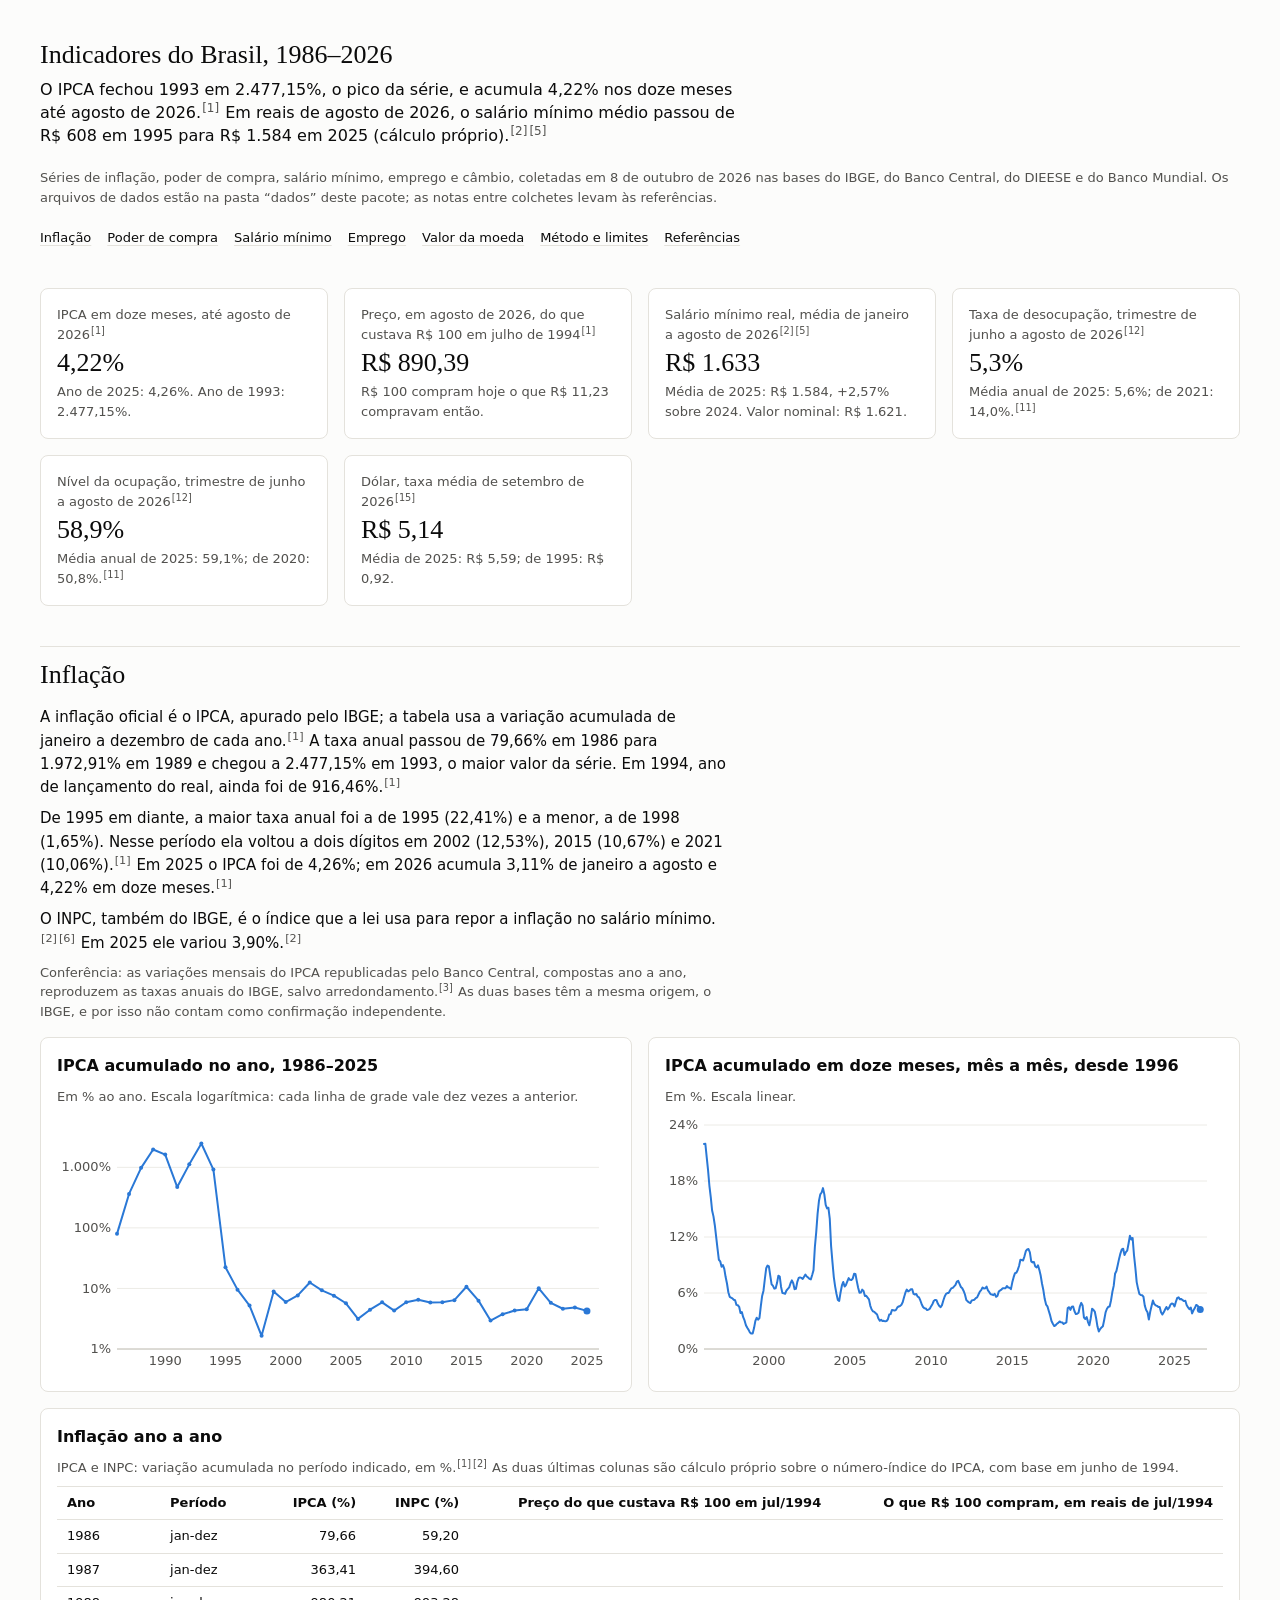
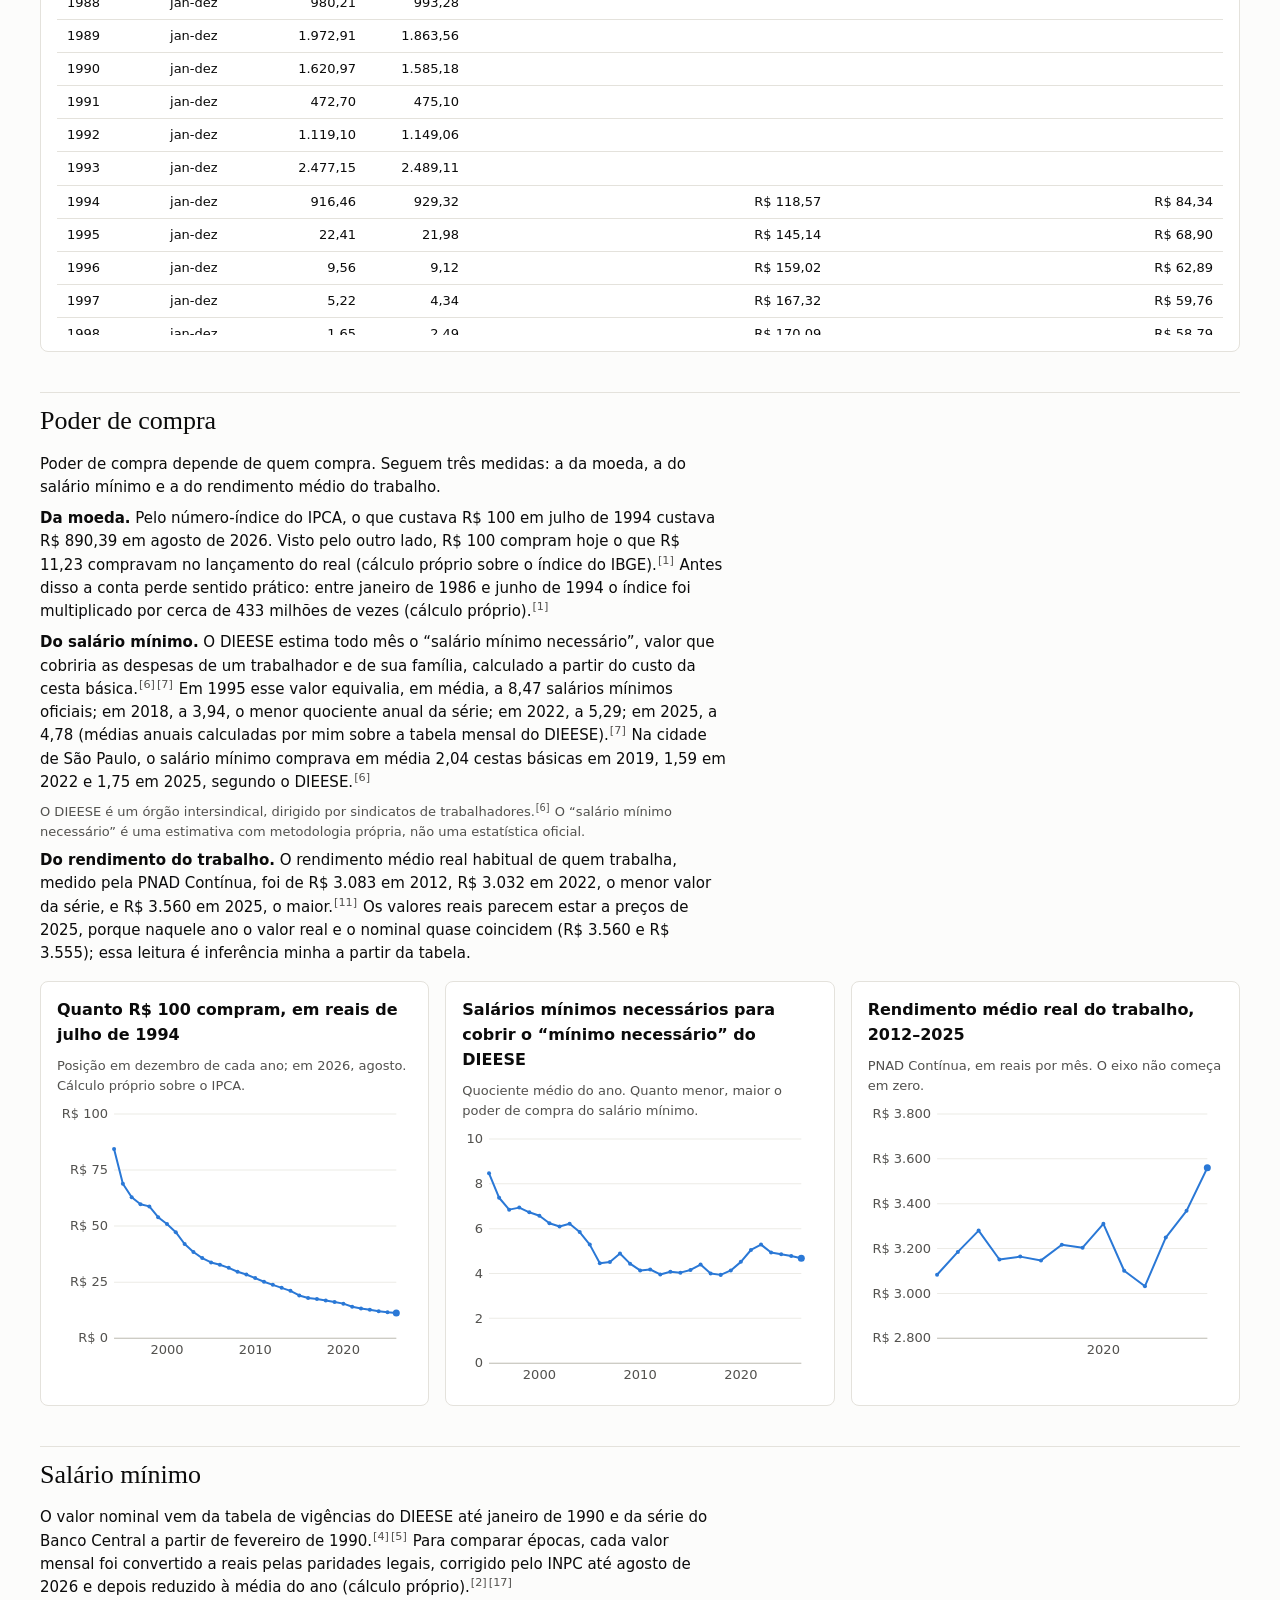
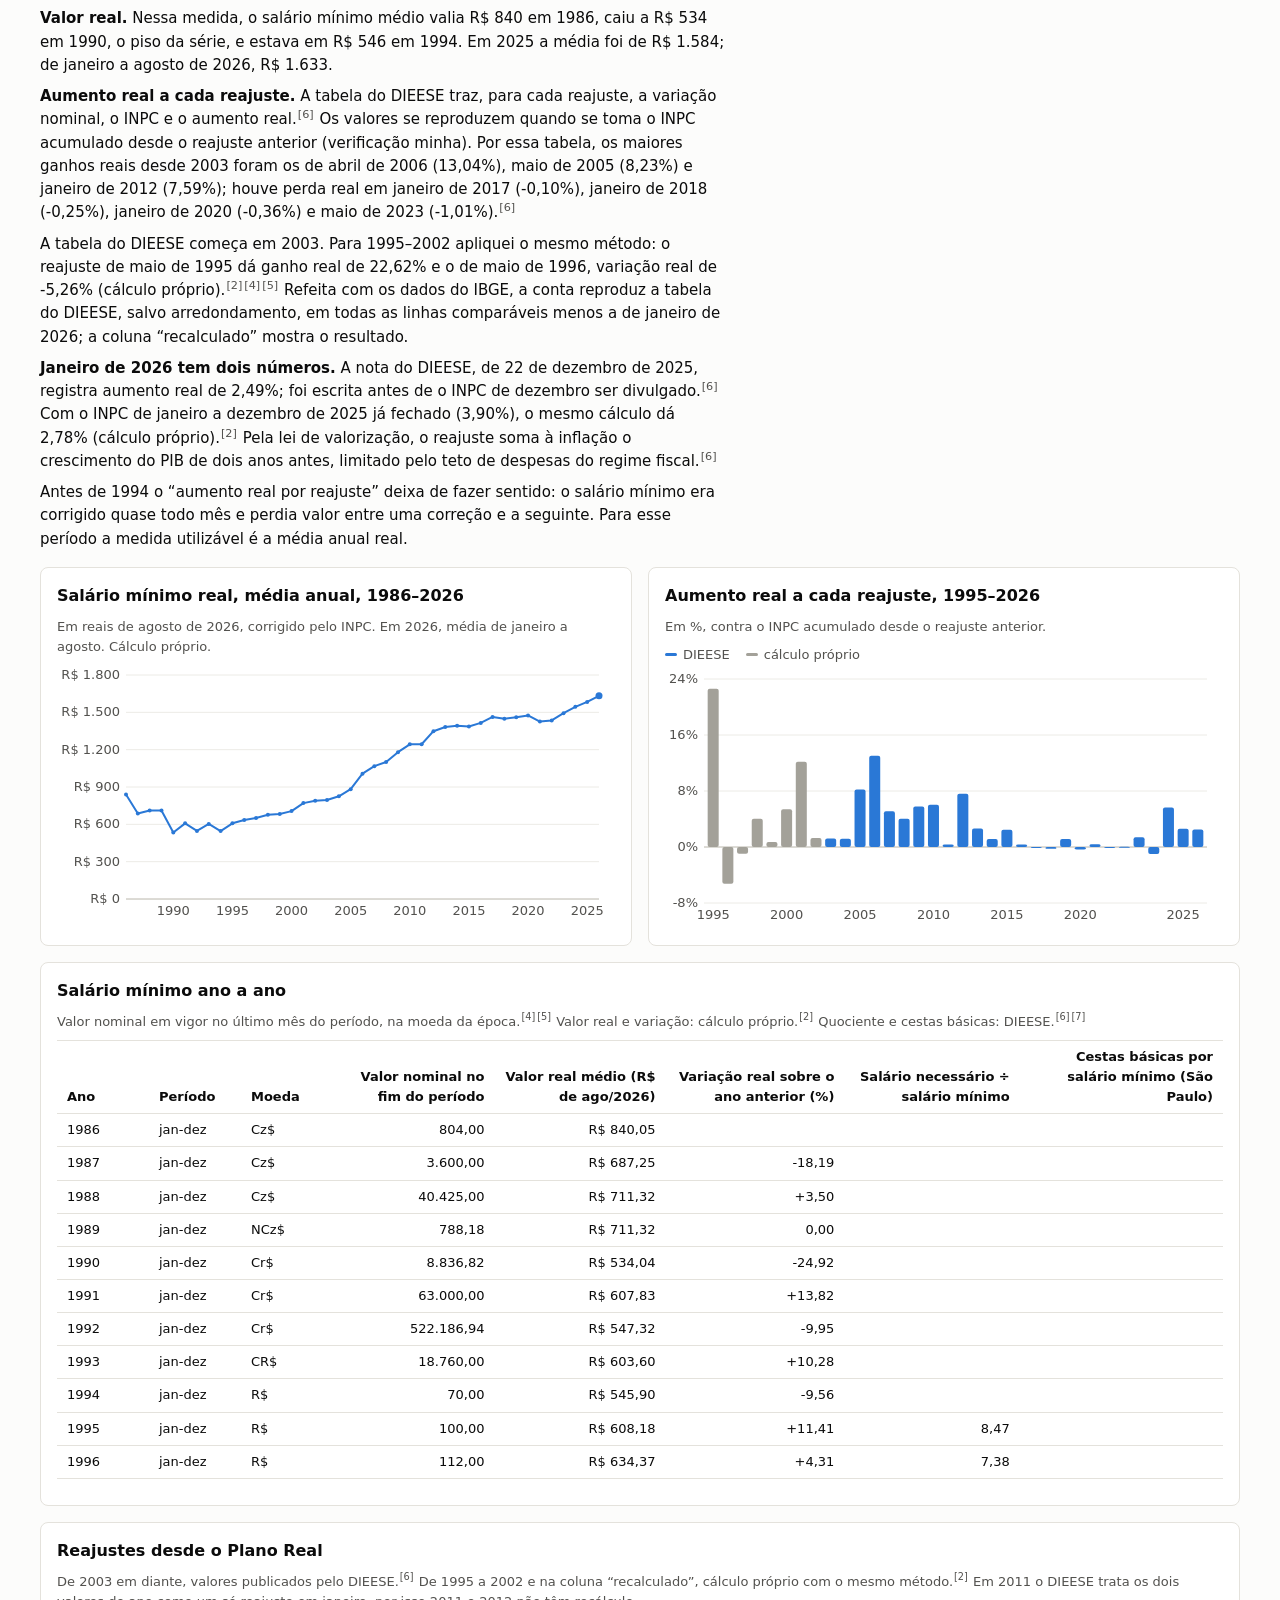
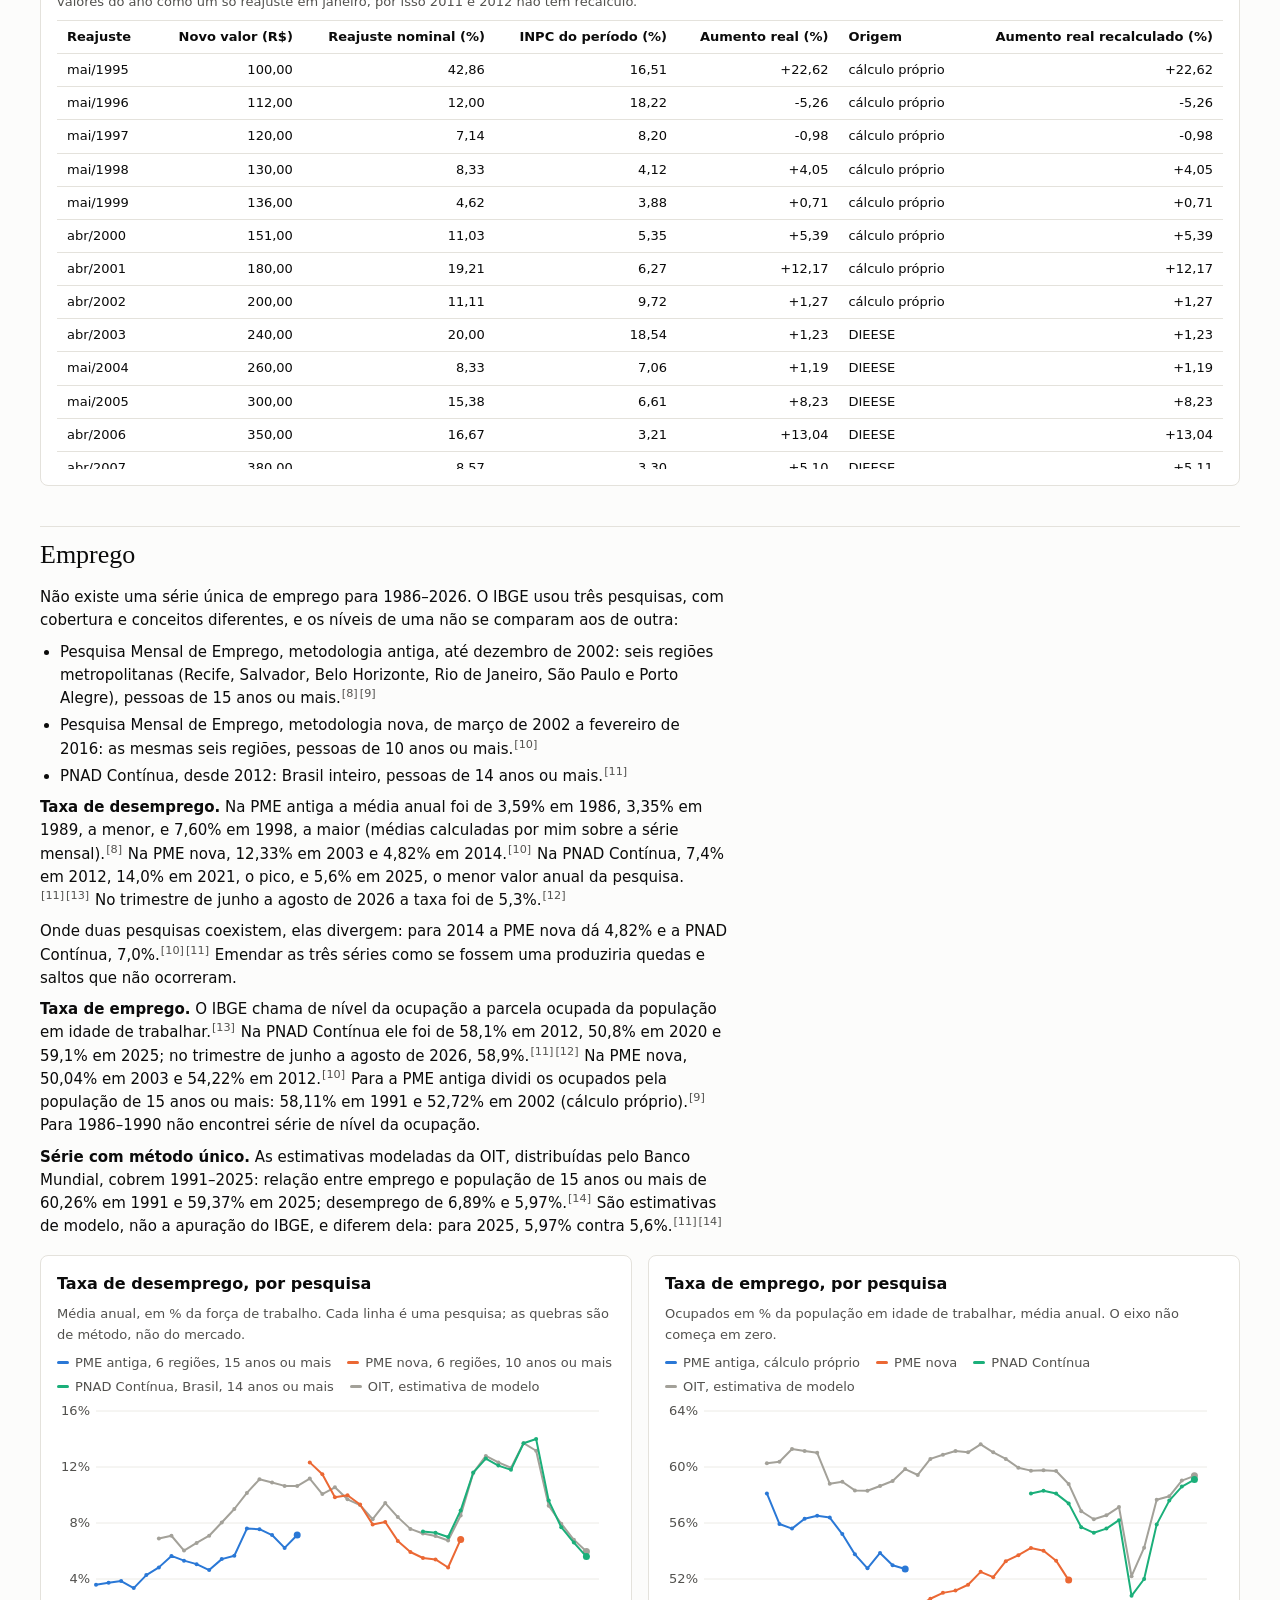
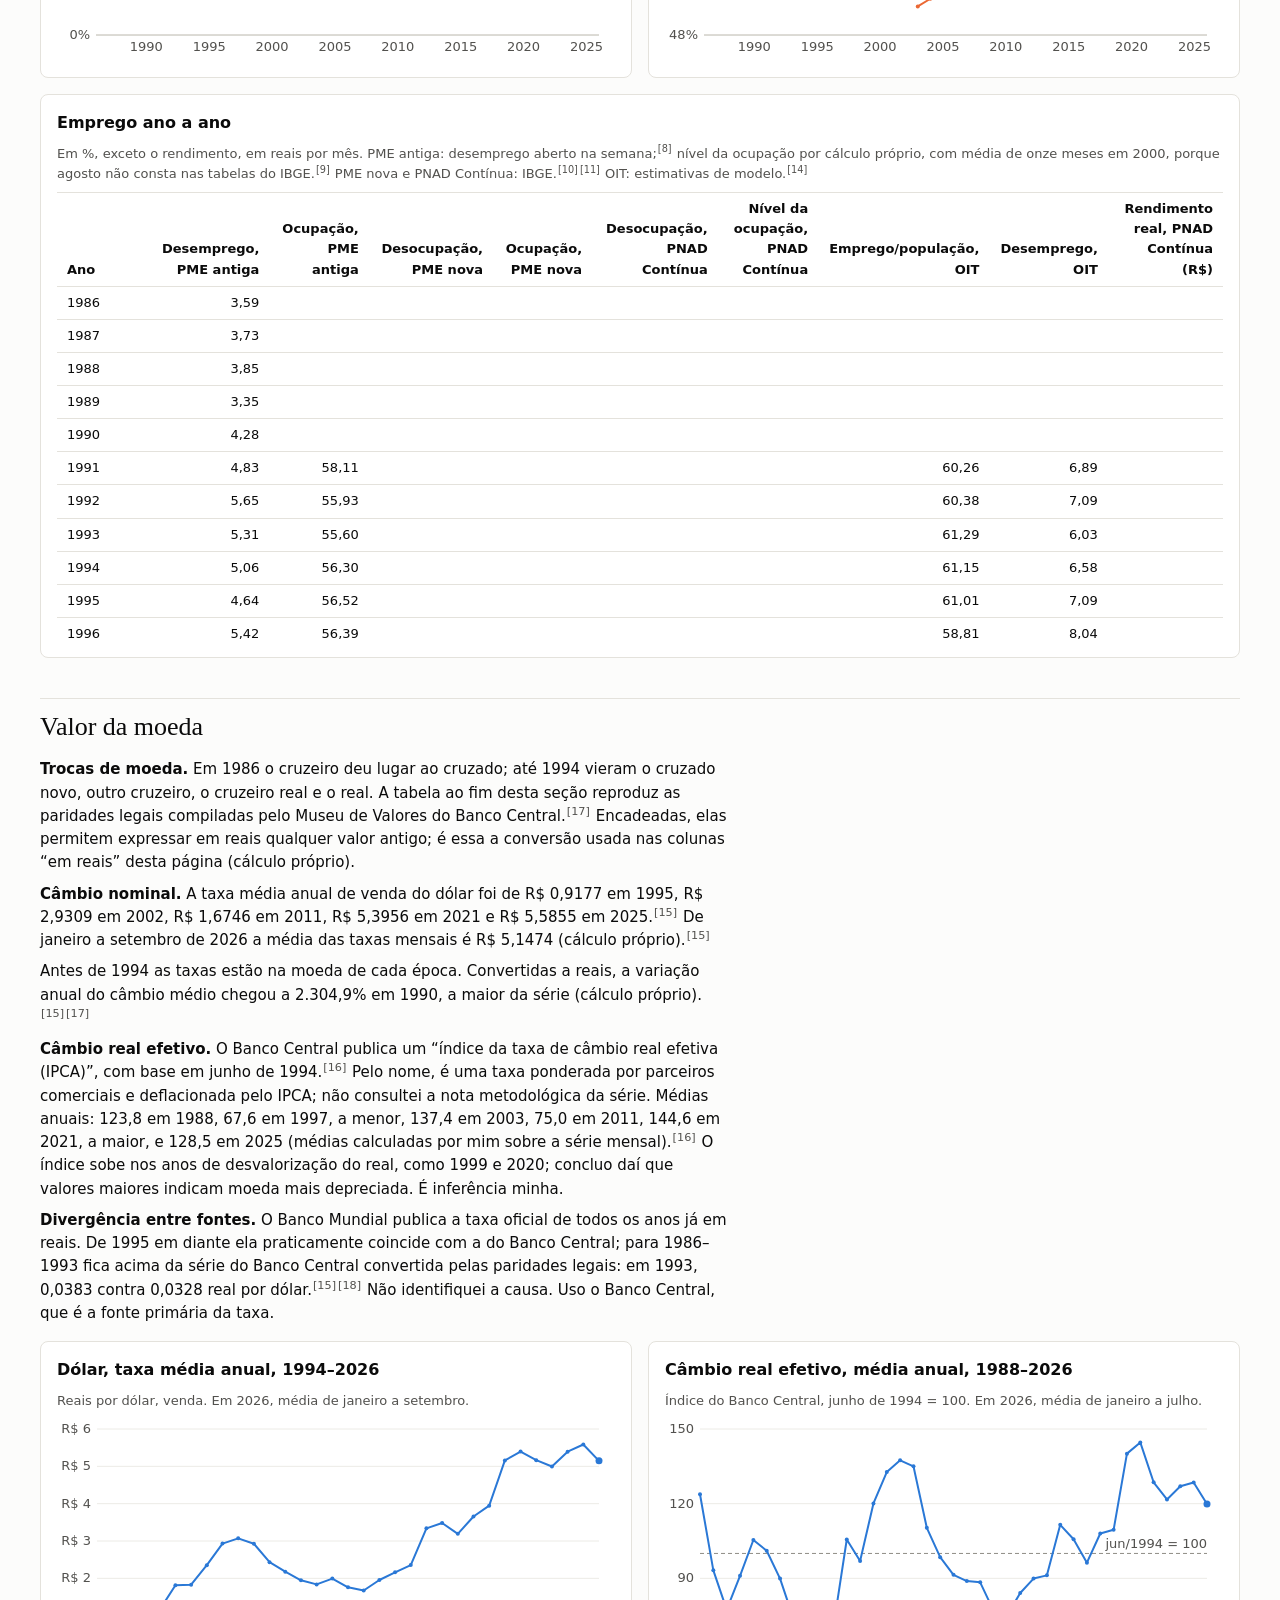
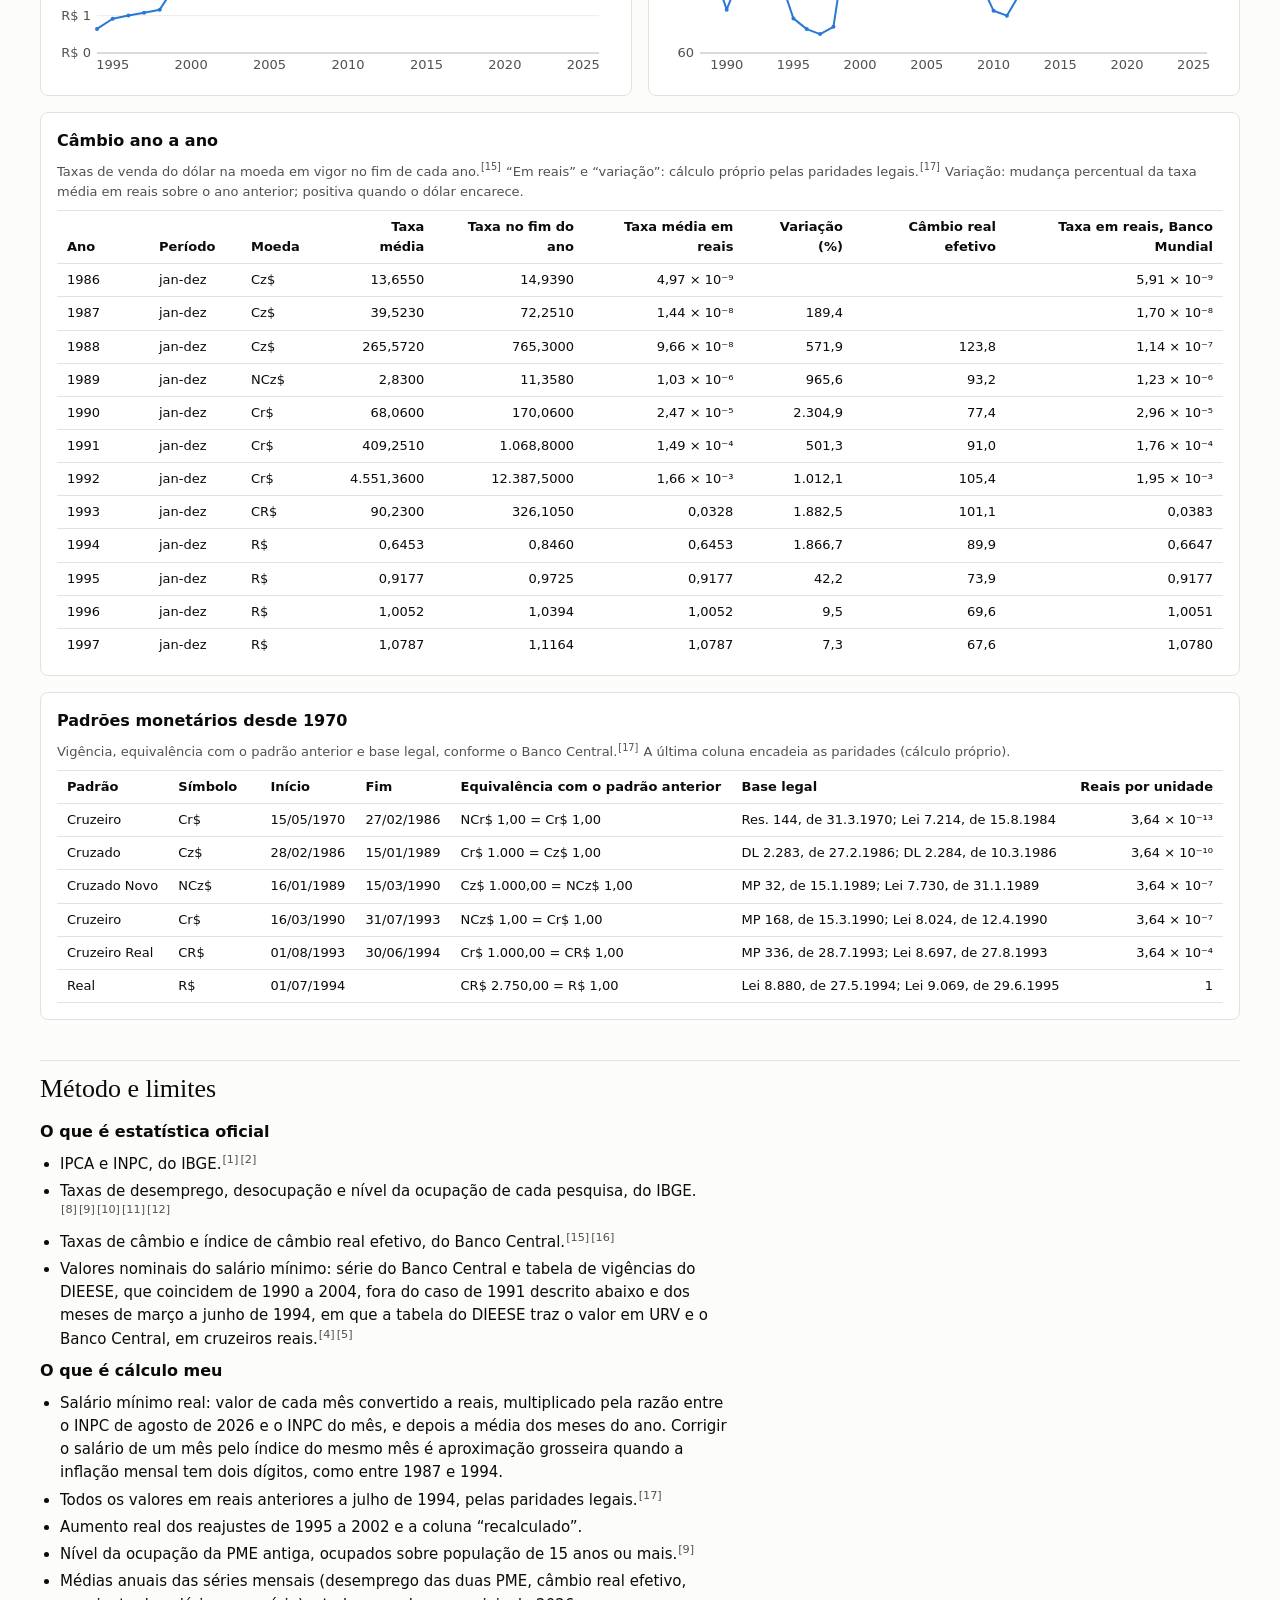
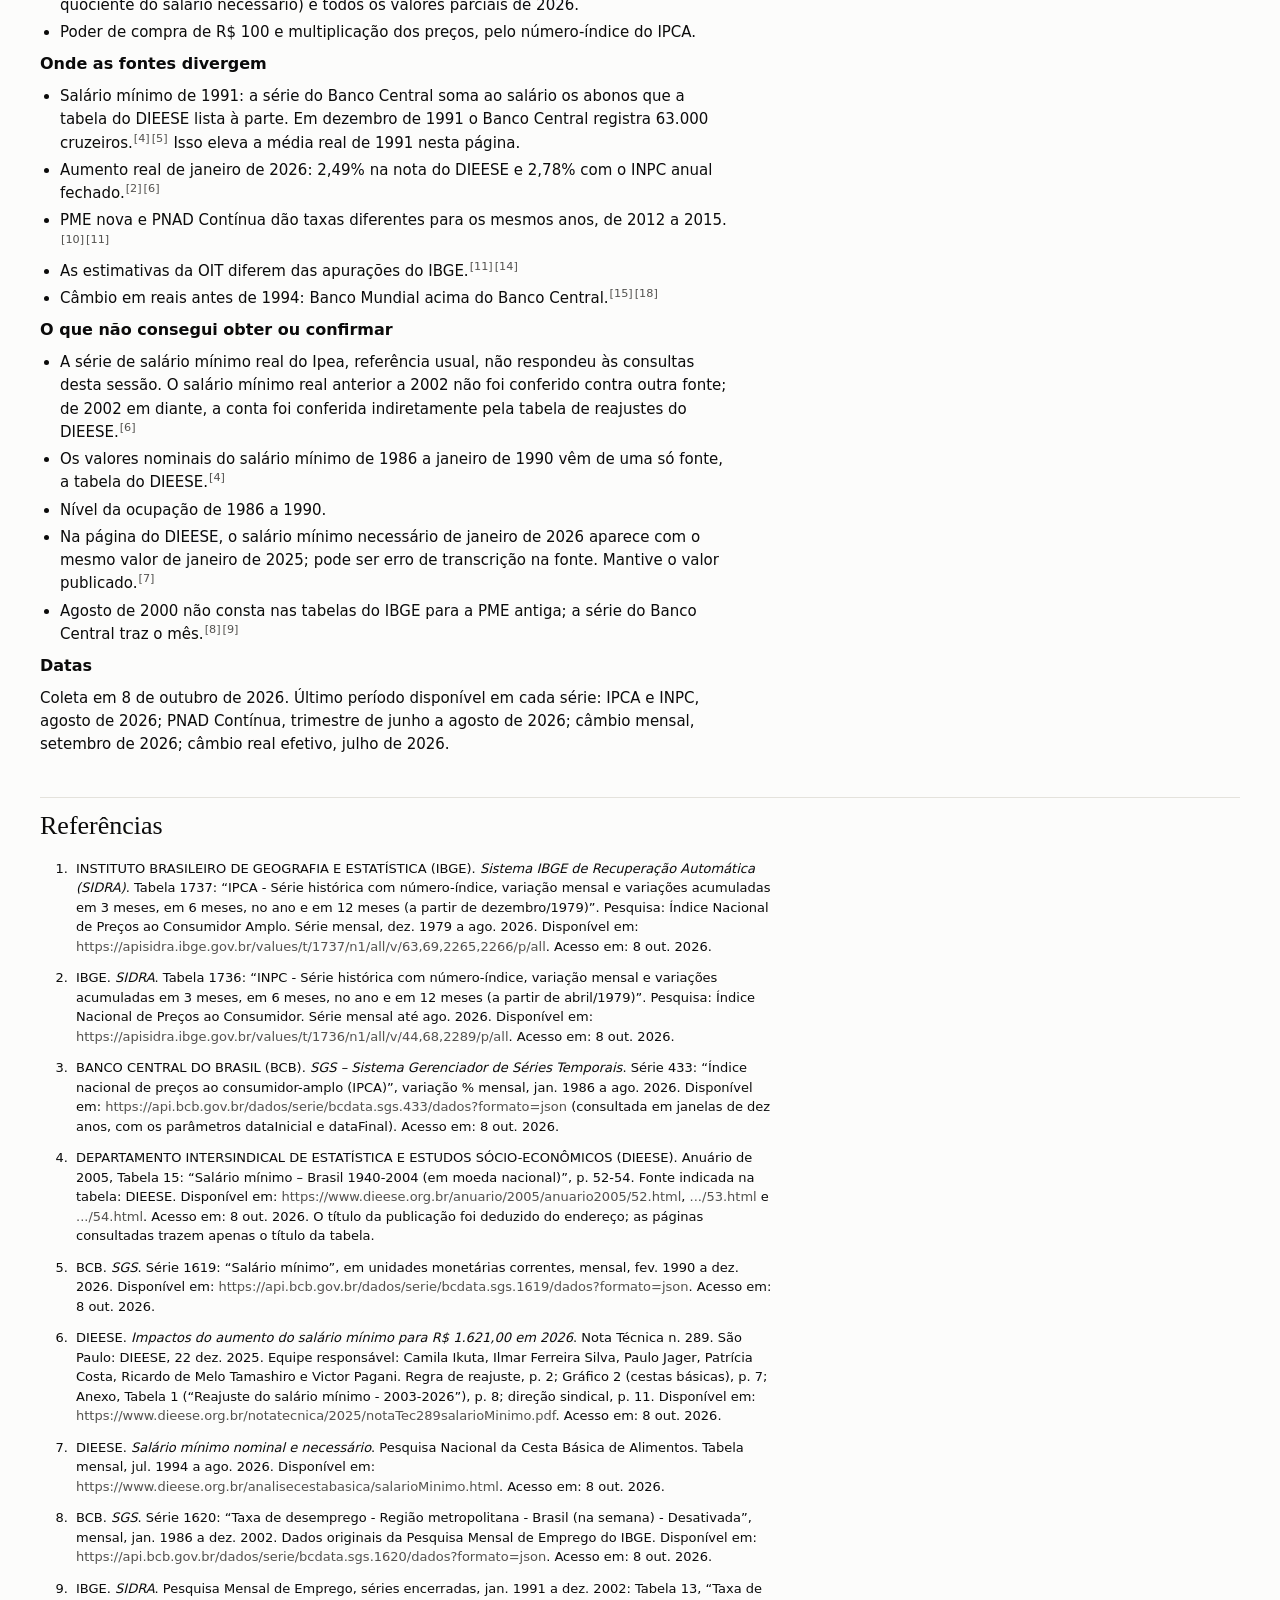
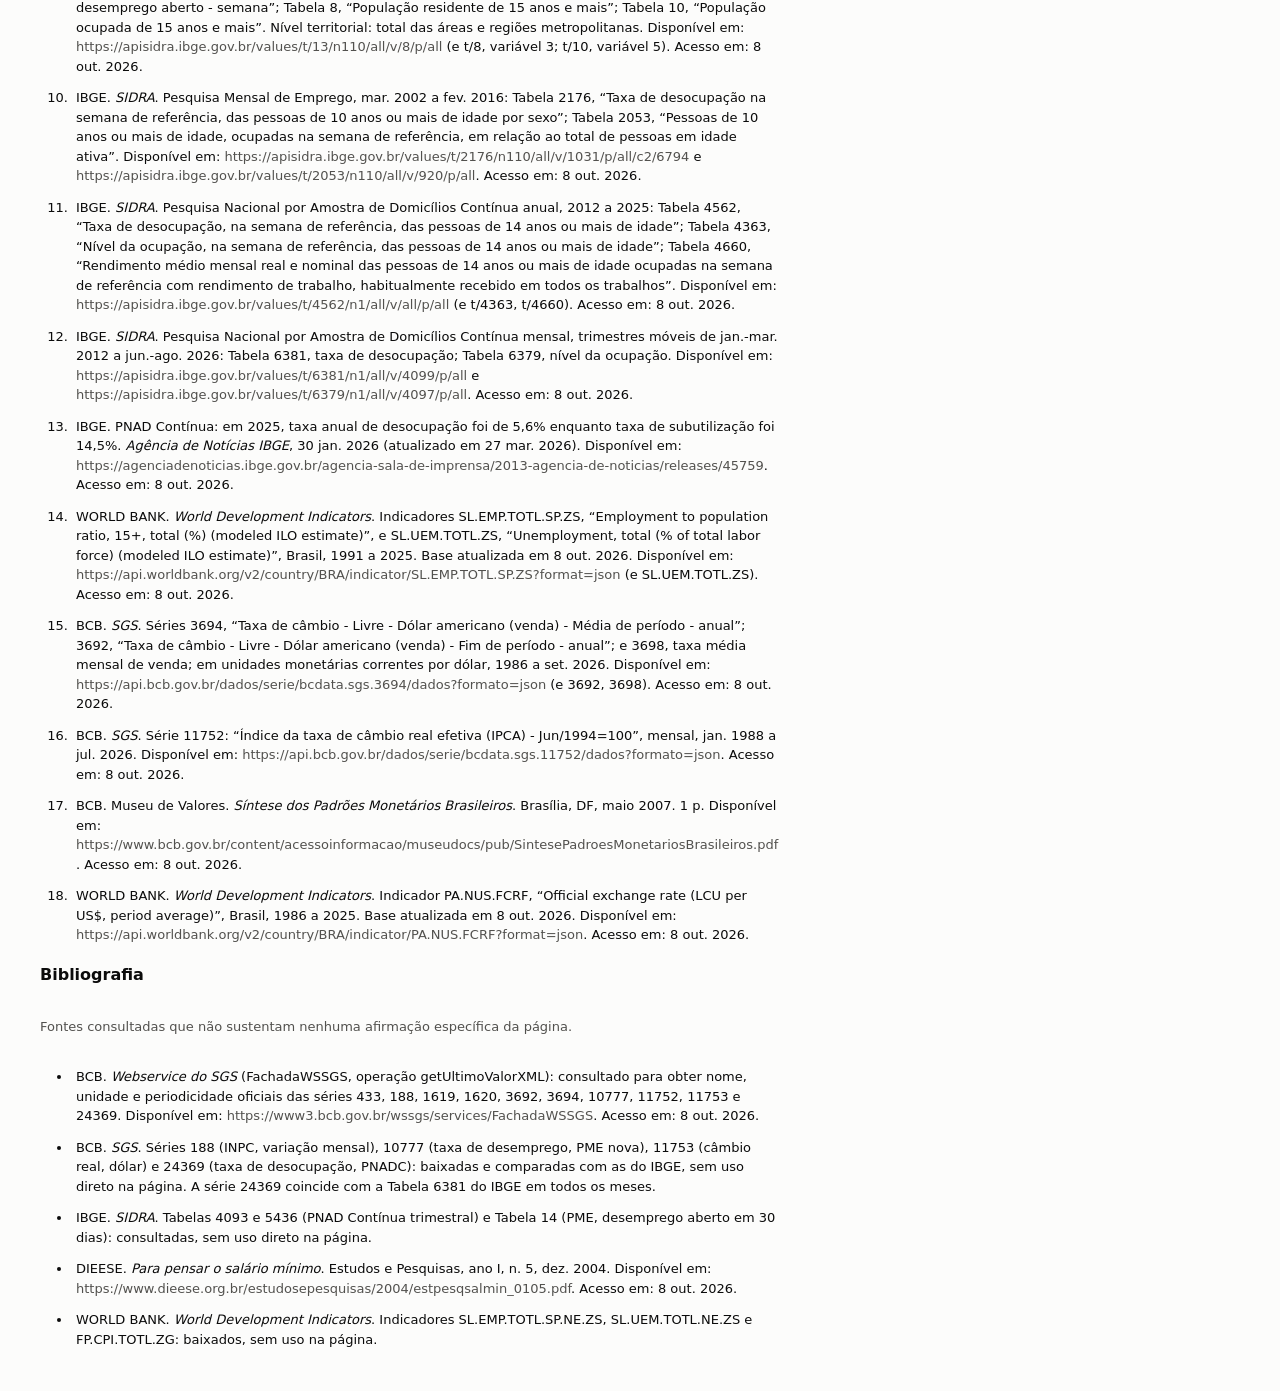
==== index.html @ b1d3b847 "Extract dashboard to repository root for GitHub Pages Co-Authored-By: Claude Opus 5.5 <noreply@anthr" ====
<!doctype html>
<html lang="pt-BR">
<head>
<meta charset="utf-8">
<meta name="viewport" content="width=device-width, initial-scale=1">
<title>Indicadores do Brasil 1986–2026</title>

<style>
:root{
  color-scheme:light;
  --color-bg:#fcfcfb; --color-panel:#ffffff; --color-fg:#0b0b0b; --color-fg-muted:#52514e; --color-border-line:#e4e2dc; --color-bad:#d03b3b;
  --cds-text-secondary:#52514e; --cds-border:#d9d7d0; --cds-surface-popover:#ffffff; --cds-shadow-popover:0 4px 16px rgba(0,0,0,.12);
  --cds-chart-grid:#ecebe6; --cds-chart-axis:#c2c0b8; --cds-chart-reference:#8f8d85; --cds-chart-muted:#a3a199;
  --series-1:#2a78d6; --series-2:#eb6834; --series-3:#1baf7a; --series-4:#eda100; --series-5:#e87ba4; --series-6:#008300; --series-7:#4a3aa7; --series-8:#e34948;
  --cds-radius:8px; --cds-pad-xs:.25rem; --cds-pad-sm:.5rem; --cds-pad-md:.75rem; --cds-pad-lg:1rem;
  --cds-gap-xs:.25rem; --cds-gap-sm:.5rem; --cds-gap-md:1rem; --cds-gap-xl:2.5rem;
  --cds-font-size-caption:.8125rem; --cds-font-size-body:.9375rem; --cds-font-size-heading:1rem; --cds-font-size-title:1.625rem;
  --cds-font-weight-medium:600; --cds-dur-slow:.3s;
  --font-anthropic-sans:system-ui,-apple-system,"Segoe UI",Roboto,"Helvetica Neue",Arial,sans-serif;
  --font-anthropic-serif:Georgia,"Iowan Old Style","Times New Roman",serif;
}
@media (prefers-color-scheme: dark){
  :root{
    color-scheme:dark;
    --color-bg:#1a1a19; --color-panel:#232321; --color-fg:#ffffff; --color-fg-muted:#c3c2b7; --color-border-line:#383835; --color-bad:#e66767;
    --cds-text-secondary:#c3c2b7; --cds-border:#45453f; --cds-surface-popover:#2c2c29; --cds-shadow-popover:0 4px 16px rgba(0,0,0,.5);
    --cds-chart-grid:#30302d; --cds-chart-axis:#55554f; --cds-chart-reference:#8a8980; --cds-chart-muted:#77766e;
    --series-1:#3987e5; --series-2:#d95926; --series-3:#199e70; --series-4:#c98500; --series-5:#d55181; --series-6:#008300; --series-7:#9085e9; --series-8:#e66767;
  }
}
html{-webkit-text-size-adjust:100%}
body{margin:0;background:var(--color-bg);color:var(--color-fg)}
#dash-root{padding:clamp(1rem,4vw,2.5rem)}
[hidden]{display:none!important}
@media print{
  #dash-root{padding:0}
  .ib-page .ib-nav{display:none}
  .ib-page .ib-scroll{max-height:none;overflow:visible}
  .ib-page .ib-card,.ib-page .ib-tile{break-inside:avoid}
  .ib-page .ib-table thead th{position:static}
}
</style>
</head>
<body>
<div id="dash-root">

<style>
.ib-page{max-width:76rem;margin-inline:auto;font-family:var(--font-anthropic-sans);color:var(--color-fg);font-size:var(--cds-font-size-body);line-height:1.55;display:flex;flex-direction:column;gap:var(--cds-gap-xl);font-variant-numeric:tabular-nums}
.ib-page .ib-head{display:flex;flex-direction:column;gap:var(--cds-gap-sm)}
.ib-page .ib-title{font-family:var(--font-anthropic-serif);font-weight:400;font-size:var(--cds-font-size-title);line-height:1.15;margin:0;text-wrap:balance}
.ib-page .ib-lede{margin:0;max-width:70ch;font-size:var(--cds-font-size-heading);line-height:1.45}
.ib-page .ib-muted{color:var(--color-fg-muted)}
.ib-page .ib-small{font-size:var(--cds-font-size-caption);line-height:1.5}
.ib-page .ib-nav{display:flex;flex-wrap:wrap;gap:var(--cds-gap-xs) var(--cds-gap-md)}
.ib-page .ib-link{appearance:none;background:none;border:0;padding:0;margin:0;font:inherit;color:var(--color-fg);text-decoration:underline;text-decoration-color:var(--color-border-line);text-underline-offset:.2em;cursor:pointer}
.ib-page .ib-link:hover{text-decoration-color:currentColor}
.ib-page .ib-link:focus-visible,.ib-page .ib-n:focus-visible{outline:2px solid var(--color-fg);outline-offset:2px;border-radius:2px}
.ib-page .ib-tiles{display:grid;grid-template-columns:repeat(auto-fit,minmax(min(100%,15rem),1fr));gap:var(--cds-gap-md)}
.ib-page .ib-tile{background:var(--color-panel);border:1px solid var(--color-border-line);border-radius:var(--cds-radius);padding:var(--cds-pad-lg);display:flex;flex-direction:column;gap:var(--cds-gap-xs);min-width:0}
.ib-page .ib-tile-label{font-size:var(--cds-font-size-caption);color:var(--color-fg-muted);margin:0}
.ib-page .ib-tile-num{font-family:var(--font-anthropic-serif);font-weight:400;font-size:var(--cds-font-size-title);line-height:1.1;margin:0}
.ib-page .ib-tile-sub{font-size:var(--cds-font-size-caption);color:var(--color-fg-muted);margin:0}
.ib-page .ib-sec{display:flex;flex-direction:column;gap:var(--cds-gap-md);scroll-margin-top:var(--cds-pad-lg)}
.ib-page .ib-h2{font-family:var(--font-anthropic-serif);font-weight:400;font-size:var(--cds-font-size-title);line-height:1.2;margin:0;padding-top:var(--cds-pad-md);border-top:1px solid var(--color-border-line)}
.ib-page .ib-prose{display:flex;flex-direction:column;gap:var(--cds-gap-sm);max-width:72ch}
.ib-page .ib-prose p{margin:0}
.ib-page .ib-prose ul,.ib-page .ib-prose ol{margin:0;padding-left:1.25rem;display:flex;flex-direction:column;gap:var(--cds-gap-xs)}
.ib-page .ib-prose b{font-weight:var(--cds-font-weight-medium)}
.ib-page .ib-h3{font-size:var(--cds-font-size-heading);font-weight:var(--cds-font-weight-medium);margin:0}
.ib-page .ib-grid{display:grid;grid-template-columns:repeat(auto-fit,minmax(min(100%,22rem),1fr));gap:var(--cds-gap-md)}
.ib-page .ib-card{background:var(--color-panel);border:1px solid var(--color-border-line);border-radius:var(--cds-radius);padding:var(--cds-pad-lg);display:flex;flex-direction:column;gap:var(--cds-gap-sm);min-width:0}
.ib-page .ib-card-title{font-size:var(--cds-font-size-heading);font-weight:var(--cds-font-weight-medium);margin:0}
.ib-page .ib-card-note{font-size:var(--cds-font-size-caption);color:var(--color-fg-muted);margin:0}
.ib-page .ib-plot{display:flex;flex-direction:column;gap:var(--cds-gap-xs);min-width:0}
.ib-page .ib-legend{display:flex;flex-wrap:wrap;gap:var(--cds-gap-xs) var(--cds-gap-md);font-size:var(--cds-font-size-caption);color:var(--color-fg-muted)}
.ib-page .ib-key{display:inline-flex;align-items:center;gap:.375rem}
.ib-page .ib-sw{width:.75rem;height:.1875rem;border-radius:2px;flex:none}
.ib-page .ib-chart{position:relative;min-height:260px;min-width:0}
.ib-page .ib-chart svg{display:block;overflow:visible}
.ib-page .ib-tick{font-size:var(--cds-font-size-caption);fill:var(--color-fg-muted)}
.ib-page .ib-fail{position:absolute;inset:0;display:flex;align-items:center;justify-content:center;gap:.5rem;color:var(--color-fg-muted);font-size:var(--cds-font-size-caption)}
.ib-page .ib-dot{width:.375rem;height:.375rem;border-radius:50%;background:var(--color-bad)}
.ib-page .ib-tip{position:absolute;top:0;left:0;background:var(--cds-surface-popover);border:1px solid var(--cds-border);border-radius:var(--cds-radius);box-shadow:var(--cds-shadow-popover);padding:var(--cds-pad-xs) var(--cds-pad-sm);font-size:var(--cds-font-size-caption);pointer-events:none;white-space:nowrap;z-index:2}
.ib-page .ib-tip-h{color:var(--cds-text-secondary)}
.ib-page .ib-tip-r{display:flex;align-items:center;gap:.375rem}
.ib-page .ib-scroll{max-height:28rem;overflow:auto;border-top:1px solid var(--color-border-line)}
.ib-page .ib-table{border-collapse:collapse;width:100%;font-size:var(--cds-font-size-caption)}
.ib-page .ib-table th,.ib-page .ib-table td{padding:.375rem .625rem;text-align:right;border-bottom:1px solid var(--color-border-line);white-space:nowrap;font-weight:400}
.ib-page .ib-table thead th{position:sticky;top:0;background:var(--color-panel);font-weight:var(--cds-font-weight-medium);white-space:normal;vertical-align:bottom;min-width:4.5rem;z-index:1}
.ib-page .ib-table .ib-l{text-align:left}
.ib-page .ib-table .ib-wrap{white-space:normal;min-width:12rem}
.ib-page .ib-sup{font-size:.75em;line-height:0;white-space:nowrap}
.ib-page .ib-n{appearance:none;background:none;border:0;padding:0 .0625rem;margin:0;font:inherit;color:var(--color-fg-muted);cursor:pointer}
.ib-page .ib-n:hover{color:var(--color-fg);text-decoration:underline}
.ib-page .ib-refs{margin:0;padding-left:2rem;display:flex;flex-direction:column;gap:var(--cds-gap-sm);max-width:86ch;font-size:var(--cds-font-size-caption);line-height:1.5}
.ib-page .ib-refs li{scroll-margin-top:var(--cds-pad-lg);padding:.125rem .25rem;border-radius:var(--cds-radius)}
.ib-page .ib-refs li.ib-hit{background:var(--color-panel);outline:1px solid var(--color-border-line)}
.ib-page .ib-url{overflow-wrap:anywhere;color:var(--color-fg-muted)}
.ib-page [data-dash-source-state=refreshing]{opacity:.5;transition:opacity var(--cds-dur-slow)}
</style>
<div class="ib-page">
<header class="ib-head">
  <h1 class="ib-title" id="ib-topo">Indicadores do Brasil, 1986–2026</h1>
  <p class="ib-lede">O IPCA fechou 1993 em <span class="ib-v" data-source="inflacao" data-field="ipca" data-where="ano=1993" data-fmt="pct2">—</span>, o pico da série, e acumula <span class="ib-v" data-source="inflacao" data-field="ipca_12m" data-where="ano=2026" data-fmt="pct2">—</span> nos doze meses até agosto de 2026.&#8288;<sup class="ib-sup"><button type="button" class="ib-n" data-goto="ib-ref-1" aria-label="Referência 1">[1]</button></sup> Em reais de agosto de 2026, o salário mínimo médio passou de <span class="ib-v" data-source="salario_minimo" data-field="sm_real_medio" data-where="ano=1995" data-fmt="brl0">—</span> em 1995 para <span class="ib-v" data-source="salario_minimo" data-field="sm_real_medio" data-where="ano=2025" data-fmt="brl0">—</span> em 2025 (cálculo próprio).&#8288;<sup class="ib-sup"><button type="button" class="ib-n" data-goto="ib-ref-2" aria-label="Referência 2">[2]</button><button type="button" class="ib-n" data-goto="ib-ref-5" aria-label="Referência 5">[5]</button></sup></p>
  <p class="ib-muted ib-small">Séries de inflação, poder de compra, salário mínimo, emprego e câmbio, coletadas em 8 de outubro de 2026 nas bases do IBGE, do Banco Central, do DIEESE e do Banco Mundial. Os arquivos de dados estão na pasta “dados” deste pacote; as notas entre colchetes levam às referências.</p>
  <nav class="ib-nav ib-small" aria-label="Seções">
    <button type="button" class="ib-link" data-goto="ib-inflacao">Inflação</button>
    <button type="button" class="ib-link" data-goto="ib-poder">Poder de compra</button>
    <button type="button" class="ib-link" data-goto="ib-salario">Salário mínimo</button>
    <button type="button" class="ib-link" data-goto="ib-emprego">Emprego</button>
    <button type="button" class="ib-link" data-goto="ib-moeda">Valor da moeda</button>
    <button type="button" class="ib-link" data-goto="ib-metodo">Método e limites</button>
    <button type="button" class="ib-link" data-goto="ib-refs">Referências</button>
  </nav>
</header>

<section class="ib-tiles" id="ib-destaques" aria-label="Valores mais recentes">
  <div class="ib-tile">
    <p class="ib-tile-label">IPCA em doze meses, até agosto de 2026&#8288;<sup class="ib-sup"><button type="button" class="ib-n" data-goto="ib-ref-1" aria-label="Referência 1">[1]</button></sup></p>
    <p class="ib-tile-num"><span class="ib-v" data-source="inflacao" data-field="ipca_12m" data-where="ano=2026" data-fmt="pct2">—</span></p>
    <p class="ib-tile-sub">Ano de 2025: <span class="ib-v" data-source="inflacao" data-field="ipca" data-where="ano=2025" data-fmt="pct2">—</span>. Ano de 1993: <span class="ib-v" data-source="inflacao" data-field="ipca" data-where="ano=1993" data-fmt="pct2">—</span>.</p>
  </div>
  <div class="ib-tile">
    <p class="ib-tile-label">Preço, em agosto de 2026, do que custava R$ 100 em julho de 1994&#8288;<sup class="ib-sup"><button type="button" class="ib-n" data-goto="ib-ref-1" aria-label="Referência 1">[1]</button></sup></p>
    <p class="ib-tile-num"><span class="ib-v" data-source="inflacao" data-field="cem_reais_jul94" data-where="ano=2026" data-fmt="brl2">—</span></p>
    <p class="ib-tile-sub">R$ 100 compram hoje o que <span class="ib-v" data-source="inflacao" data-field="poder_compra_jul94" data-where="ano=2026" data-fmt="brl2">—</span> compravam então.</p>
  </div>
  <div class="ib-tile">
    <p class="ib-tile-label">Salário mínimo real, média de janeiro a agosto de 2026&#8288;<sup class="ib-sup"><button type="button" class="ib-n" data-goto="ib-ref-2" aria-label="Referência 2">[2]</button><button type="button" class="ib-n" data-goto="ib-ref-5" aria-label="Referência 5">[5]</button></sup></p>
    <p class="ib-tile-num"><span class="ib-v" data-source="salario_minimo" data-field="sm_real_medio" data-where="ano=2026" data-fmt="brl0">—</span></p>
    <p class="ib-tile-sub">Média de 2025: <span class="ib-v" data-source="salario_minimo" data-field="sm_real_medio" data-where="ano=2025" data-fmt="brl0">—</span>, <span class="ib-v" data-source="salario_minimo" data-field="var_real" data-where="ano=2025" data-fmt="spct2">—</span> sobre 2024. Valor nominal: <span class="ib-v" data-source="salario_minimo" data-field="sm_nominal_fim" data-where="ano=2026" data-fmt="brl0">—</span>.</p>
  </div>
  <div class="ib-tile">
    <p class="ib-tile-label">Taxa de desocupação, trimestre de junho a agosto de 2026&#8288;<sup class="ib-sup"><button type="button" class="ib-n" data-goto="ib-ref-12" aria-label="Referência 12">[12]</button></sup></p>
    <p class="ib-tile-num"><span class="ib-v" data-source="series_mensais" data-field="desocupacao_pnadc_trim_movel" data-where="mes=2026-08" data-fmt="pct1">—</span></p>
    <p class="ib-tile-sub">Média anual de 2025: <span class="ib-v" data-source="emprego" data-field="desocupacao_pnadc" data-where="ano=2025" data-fmt="pct1">—</span>; de 2021: <span class="ib-v" data-source="emprego" data-field="desocupacao_pnadc" data-where="ano=2021" data-fmt="pct1">—</span>.&#8288;<sup class="ib-sup"><button type="button" class="ib-n" data-goto="ib-ref-11" aria-label="Referência 11">[11]</button></sup></p>
  </div>
  <div class="ib-tile">
    <p class="ib-tile-label">Nível da ocupação, trimestre de junho a agosto de 2026&#8288;<sup class="ib-sup"><button type="button" class="ib-n" data-goto="ib-ref-12" aria-label="Referência 12">[12]</button></sup></p>
    <p class="ib-tile-num"><span class="ib-v" data-source="series_mensais" data-field="ocupacao_pnadc_trim_movel" data-where="mes=2026-08" data-fmt="pct1">—</span></p>
    <p class="ib-tile-sub">Média anual de 2025: <span class="ib-v" data-source="emprego" data-field="ocupacao_pnadc" data-where="ano=2025" data-fmt="pct1">—</span>; de 2020: <span class="ib-v" data-source="emprego" data-field="ocupacao_pnadc" data-where="ano=2020" data-fmt="pct1">—</span>.&#8288;<sup class="ib-sup"><button type="button" class="ib-n" data-goto="ib-ref-11" aria-label="Referência 11">[11]</button></sup></p>
  </div>
  <div class="ib-tile">
    <p class="ib-tile-label">Dólar, taxa média de setembro de 2026&#8288;<sup class="ib-sup"><button type="button" class="ib-n" data-goto="ib-ref-15" aria-label="Referência 15">[15]</button></sup></p>
    <p class="ib-tile-num"><span class="ib-v" data-source="series_mensais" data-field="cambio_medio" data-where="mes=2026-09" data-fmt="brl2">—</span></p>
    <p class="ib-tile-sub">Média de 2025: <span class="ib-v" data-source="cambio" data-field="cambio_medio" data-where="ano=2025" data-fmt="brl2">—</span>; de 1995: <span class="ib-v" data-source="cambio" data-field="cambio_medio" data-where="ano=1995" data-fmt="brl2">—</span>.</p>
  </div>
</section>

<section class="ib-sec" id="ib-inflacao">
  <h2 class="ib-h2">Inflação</h2>
  <div class="ib-prose">
    <p>A inflação oficial é o IPCA, apurado pelo IBGE; a tabela usa a variação acumulada de janeiro a dezembro de cada ano.&#8288;<sup class="ib-sup"><button type="button" class="ib-n" data-goto="ib-ref-1" aria-label="Referência 1">[1]</button></sup> A taxa anual passou de <span class="ib-v" data-source="inflacao" data-field="ipca" data-where="ano=1986" data-fmt="pct2">—</span> em 1986 para <span class="ib-v" data-source="inflacao" data-field="ipca" data-where="ano=1989" data-fmt="pct2">—</span> em 1989 e chegou a <span class="ib-v" data-source="inflacao" data-field="ipca" data-where="ano=1993" data-fmt="pct2">—</span> em 1993, o maior valor da série. Em 1994, ano de lançamento do real, ainda foi de <span class="ib-v" data-source="inflacao" data-field="ipca" data-where="ano=1994" data-fmt="pct2">—</span>.&#8288;<sup class="ib-sup"><button type="button" class="ib-n" data-goto="ib-ref-1" aria-label="Referência 1">[1]</button></sup></p>
    <p>De 1995 em diante, a maior taxa anual foi a de 1995 (<span class="ib-v" data-source="inflacao" data-field="ipca" data-where="ano=1995" data-fmt="pct2">—</span>) e a menor, a de 1998 (<span class="ib-v" data-source="inflacao" data-field="ipca" data-where="ano=1998" data-fmt="pct2">—</span>). Nesse período ela voltou a dois dígitos em 2002 (<span class="ib-v" data-source="inflacao" data-field="ipca" data-where="ano=2002" data-fmt="pct2">—</span>), 2015 (<span class="ib-v" data-source="inflacao" data-field="ipca" data-where="ano=2015" data-fmt="pct2">—</span>) e 2021 (<span class="ib-v" data-source="inflacao" data-field="ipca" data-where="ano=2021" data-fmt="pct2">—</span>).&#8288;<sup class="ib-sup"><button type="button" class="ib-n" data-goto="ib-ref-1" aria-label="Referência 1">[1]</button></sup> Em 2025 o IPCA foi de <span class="ib-v" data-source="inflacao" data-field="ipca" data-where="ano=2025" data-fmt="pct2">—</span>; em 2026 acumula <span class="ib-v" data-source="inflacao" data-field="ipca" data-where="ano=2026" data-fmt="pct2">—</span> de janeiro a agosto e <span class="ib-v" data-source="inflacao" data-field="ipca_12m" data-where="ano=2026" data-fmt="pct2">—</span> em doze meses.&#8288;<sup class="ib-sup"><button type="button" class="ib-n" data-goto="ib-ref-1" aria-label="Referência 1">[1]</button></sup></p>
    <p>O INPC, também do IBGE, é o índice que a lei usa para repor a inflação no salário mínimo.&#8288;<sup class="ib-sup"><button type="button" class="ib-n" data-goto="ib-ref-2" aria-label="Referência 2">[2]</button><button type="button" class="ib-n" data-goto="ib-ref-6" aria-label="Referência 6">[6]</button></sup> Em 2025 ele variou <span class="ib-v" data-source="inflacao" data-field="inpc" data-where="ano=2025" data-fmt="pct2">—</span>.&#8288;<sup class="ib-sup"><button type="button" class="ib-n" data-goto="ib-ref-2" aria-label="Referência 2">[2]</button></sup></p>
    <p class="ib-muted ib-small">Conferência: as variações mensais do IPCA republicadas pelo Banco Central, compostas ano a ano, reproduzem as taxas anuais do IBGE, salvo arredondamento.&#8288;<sup class="ib-sup"><button type="button" class="ib-n" data-goto="ib-ref-3" aria-label="Referência 3">[3]</button></sup> As duas bases têm a mesma origem, o IBGE, e por isso não contam como confirmação independente.</p>
  </div>
  <div class="ib-grid">
    <div class="ib-card">
      <h3 class="ib-card-title">IPCA acumulado no ano, 1986–2025</h3>
      <p class="ib-card-note">Em % ao ano. Escala logarítmica: cada linha de grade vale dez vezes a anterior.</p>
      <div class="ib-plot" data-source="inflacao"><div class="ib-chart dash-skeleton" id="ib-c-ipca"></div></div>
    </div>
    <div class="ib-card">
      <h3 class="ib-card-title">IPCA acumulado em doze meses, mês a mês, desde 1996</h3>
      <p class="ib-card-note">Em %. Escala linear.</p>
      <div class="ib-plot" data-source="series_mensais"><div class="ib-chart dash-skeleton" id="ib-c-ipca12"></div></div>
    </div>
  </div>
  <div class="ib-card">
    <h3 class="ib-card-title">Inflação ano a ano</h3>
    <p class="ib-card-note">IPCA e INPC: variação acumulada no período indicado, em %.&#8288;<sup class="ib-sup"><button type="button" class="ib-n" data-goto="ib-ref-1" aria-label="Referência 1">[1]</button><button type="button" class="ib-n" data-goto="ib-ref-2" aria-label="Referência 2">[2]</button></sup> As duas últimas colunas são cálculo próprio sobre o número-índice do IPCA, com base em junho de 1994.</p>
    <div class="ib-scroll">
      <table class="ib-table" id="ib-t-inflacao" data-source="inflacao" data-row-key="ano">
        <thead><tr>
          <th class="ib-l" data-field="ano">Ano</th>
          <th class="ib-l" data-field="periodo">Período</th>
          <th data-field="ipca">IPCA (%)</th>
          <th data-field="inpc">INPC (%)</th>
          <th data-field="cem_reais_jul94">Preço do que custava R$ 100 em jul/1994</th>
          <th data-field="poder_compra_jul94">O que R$ 100 compram, em reais de jul/1994</th>
        </tr></thead>
        <tbody></tbody>
      </table>
    </div>
  </div>
</section>

<section class="ib-sec" id="ib-poder">
  <h2 class="ib-h2">Poder de compra</h2>
  <div class="ib-prose">
    <p>Poder de compra depende de quem compra. Seguem três medidas: a da moeda, a do salário mínimo e a do rendimento médio do trabalho.</p>
    <p><b>Da moeda.</b> Pelo número-índice do IPCA, o que custava R$ 100 em julho de 1994 custava <span class="ib-v" data-source="inflacao" data-field="cem_reais_jul94" data-where="ano=2026" data-fmt="brl2">—</span> em agosto de 2026. Visto pelo outro lado, R$ 100 compram hoje o que <span class="ib-v" data-source="inflacao" data-field="poder_compra_jul94" data-where="ano=2026" data-fmt="brl2">—</span> compravam no lançamento do real (cálculo próprio sobre o índice do IBGE).&#8288;<sup class="ib-sup"><button type="button" class="ib-n" data-goto="ib-ref-1" aria-label="Referência 1">[1]</button></sup> Antes disso a conta perde sentido prático: entre janeiro de 1986 e junho de 1994 o índice foi multiplicado por cerca de <span class="ib-v" data-source="multiplicacao_precos" data-field="fator" data-where="periodo=1986-1994" data-fmt="milhoes">—</span> (cálculo próprio).&#8288;<sup class="ib-sup"><button type="button" class="ib-n" data-goto="ib-ref-1" aria-label="Referência 1">[1]</button></sup></p>
    <p><b>Do salário mínimo.</b> O DIEESE estima todo mês o “salário mínimo necessário”, valor que cobriria as despesas de um trabalhador e de sua família, calculado a partir do custo da cesta básica.&#8288;<sup class="ib-sup"><button type="button" class="ib-n" data-goto="ib-ref-6" aria-label="Referência 6">[6]</button><button type="button" class="ib-n" data-goto="ib-ref-7" aria-label="Referência 7">[7]</button></sup> Em 1995 esse valor equivalia, em média, a <span class="ib-v" data-source="salario_minimo" data-field="razao_necessario" data-where="ano=1995" data-fmt="num2">—</span> salários mínimos oficiais; em 2018, a <span class="ib-v" data-source="salario_minimo" data-field="razao_necessario" data-where="ano=2018" data-fmt="num2">—</span>, o menor quociente anual da série; em 2022, a <span class="ib-v" data-source="salario_minimo" data-field="razao_necessario" data-where="ano=2022" data-fmt="num2">—</span>; em 2025, a <span class="ib-v" data-source="salario_minimo" data-field="razao_necessario" data-where="ano=2025" data-fmt="num2">—</span> (médias anuais calculadas por mim sobre a tabela mensal do DIEESE).&#8288;<sup class="ib-sup"><button type="button" class="ib-n" data-goto="ib-ref-7" aria-label="Referência 7">[7]</button></sup> Na cidade de São Paulo, o salário mínimo comprava em média <span class="ib-v" data-source="salario_minimo" data-field="cestas_basicas_sp" data-where="ano=2019" data-fmt="num2">—</span> cestas básicas em 2019, <span class="ib-v" data-source="salario_minimo" data-field="cestas_basicas_sp" data-where="ano=2022" data-fmt="num2">—</span> em 2022 e <span class="ib-v" data-source="salario_minimo" data-field="cestas_basicas_sp" data-where="ano=2025" data-fmt="num2">—</span> em 2025, segundo o DIEESE.&#8288;<sup class="ib-sup"><button type="button" class="ib-n" data-goto="ib-ref-6" aria-label="Referência 6">[6]</button></sup></p>
    <p class="ib-muted ib-small">O DIEESE é um órgão intersindical, dirigido por sindicatos de trabalhadores.&#8288;<sup class="ib-sup"><button type="button" class="ib-n" data-goto="ib-ref-6" aria-label="Referência 6">[6]</button></sup> O “salário mínimo necessário” é uma estimativa com metodologia própria, não uma estatística oficial.</p>
    <p><b>Do rendimento do trabalho.</b> O rendimento médio real habitual de quem trabalha, medido pela PNAD Contínua, foi de <span class="ib-v" data-source="emprego" data-field="rendimento_real_pnadc" data-where="ano=2012" data-fmt="brl0">—</span> em 2012, <span class="ib-v" data-source="emprego" data-field="rendimento_real_pnadc" data-where="ano=2022" data-fmt="brl0">—</span> em 2022, o menor valor da série, e <span class="ib-v" data-source="emprego" data-field="rendimento_real_pnadc" data-where="ano=2025" data-fmt="brl0">—</span> em 2025, o maior.&#8288;<sup class="ib-sup"><button type="button" class="ib-n" data-goto="ib-ref-11" aria-label="Referência 11">[11]</button></sup> Os valores reais parecem estar a preços de 2025, porque naquele ano o valor real e o nominal quase coincidem (<span class="ib-v" data-source="emprego" data-field="rendimento_real_pnadc" data-where="ano=2025" data-fmt="brl0">—</span> e <span class="ib-v" data-source="emprego" data-field="rendimento_nominal_pnadc" data-where="ano=2025" data-fmt="brl0">—</span>); essa leitura é inferência minha a partir da tabela.</p>
  </div>
  <div class="ib-grid">
    <div class="ib-card">
      <h3 class="ib-card-title">Quanto R$ 100 compram, em reais de julho de 1994</h3>
      <p class="ib-card-note">Posição em dezembro de cada ano; em 2026, agosto. Cálculo próprio sobre o IPCA.</p>
      <div class="ib-plot" data-source="inflacao"><div class="ib-chart dash-skeleton" id="ib-c-poder"></div></div>
    </div>
    <div class="ib-card">
      <h3 class="ib-card-title">Salários mínimos necessários para cobrir o “mínimo necessário” do DIEESE</h3>
      <p class="ib-card-note">Quociente médio do ano. Quanto menor, maior o poder de compra do salário mínimo.</p>
      <div class="ib-plot" data-source="salario_minimo"><div class="ib-chart dash-skeleton" id="ib-c-razao"></div></div>
    </div>
    <div class="ib-card">
      <h3 class="ib-card-title">Rendimento médio real do trabalho, 2012–2025</h3>
      <p class="ib-card-note">PNAD Contínua, em reais por mês. O eixo não começa em zero.</p>
      <div class="ib-plot" data-source="emprego"><div class="ib-chart dash-skeleton" id="ib-c-rend"></div></div>
    </div>
  </div>
</section>

<section class="ib-sec" id="ib-salario">
  <h2 class="ib-h2">Salário mínimo</h2>
  <div class="ib-prose">
    <p>O valor nominal vem da tabela de vigências do DIEESE até janeiro de 1990 e da série do Banco Central a partir de fevereiro de 1990.&#8288;<sup class="ib-sup"><button type="button" class="ib-n" data-goto="ib-ref-4" aria-label="Referência 4">[4]</button><button type="button" class="ib-n" data-goto="ib-ref-5" aria-label="Referência 5">[5]</button></sup> Para comparar épocas, cada valor mensal foi convertido a reais pelas paridades legais, corrigido pelo INPC até agosto de 2026 e depois reduzido à média do ano (cálculo próprio).&#8288;<sup class="ib-sup"><button type="button" class="ib-n" data-goto="ib-ref-2" aria-label="Referência 2">[2]</button><button type="button" class="ib-n" data-goto="ib-ref-17" aria-label="Referência 17">[17]</button></sup></p>
    <p><b>Valor real.</b> Nessa medida, o salário mínimo médio valia <span class="ib-v" data-source="salario_minimo" data-field="sm_real_medio" data-where="ano=1986" data-fmt="brl0">—</span> em 1986, caiu a <span class="ib-v" data-source="salario_minimo" data-field="sm_real_medio" data-where="ano=1990" data-fmt="brl0">—</span> em 1990, o piso da série, e estava em <span class="ib-v" data-source="salario_minimo" data-field="sm_real_medio" data-where="ano=1994" data-fmt="brl0">—</span> em 1994. Em 2025 a média foi de <span class="ib-v" data-source="salario_minimo" data-field="sm_real_medio" data-where="ano=2025" data-fmt="brl0">—</span>; de janeiro a agosto de 2026, <span class="ib-v" data-source="salario_minimo" data-field="sm_real_medio" data-where="ano=2026" data-fmt="brl0">—</span>.</p>
    <p><b>Aumento real a cada reajuste.</b> A tabela do DIEESE traz, para cada reajuste, a variação nominal, o INPC e o aumento real.&#8288;<sup class="ib-sup"><button type="button" class="ib-n" data-goto="ib-ref-6" aria-label="Referência 6">[6]</button></sup> Os valores se reproduzem quando se toma o INPC acumulado desde o reajuste anterior (verificação minha). Por essa tabela, os maiores ganhos reais desde 2003 foram os de abril de 2006 (<span class="ib-v" data-source="reajustes" data-field="aumento_real" data-where="reajuste=abr/2006" data-fmt="pct2">—</span>), maio de 2005 (<span class="ib-v" data-source="reajustes" data-field="aumento_real" data-where="reajuste=mai/2005" data-fmt="pct2">—</span>) e janeiro de 2012 (<span class="ib-v" data-source="reajustes" data-field="aumento_real" data-where="reajuste=jan/2012" data-fmt="pct2">—</span>); houve perda real em janeiro de 2017 (<span class="ib-v" data-source="reajustes" data-field="aumento_real" data-where="reajuste=jan/2017" data-fmt="pct2">—</span>), janeiro de 2018 (<span class="ib-v" data-source="reajustes" data-field="aumento_real" data-where="reajuste=jan/2018" data-fmt="pct2">—</span>), janeiro de 2020 (<span class="ib-v" data-source="reajustes" data-field="aumento_real" data-where="reajuste=jan/2020" data-fmt="pct2">—</span>) e maio de 2023 (<span class="ib-v" data-source="reajustes" data-field="aumento_real" data-where="reajuste=mai/2023" data-fmt="pct2">—</span>).&#8288;<sup class="ib-sup"><button type="button" class="ib-n" data-goto="ib-ref-6" aria-label="Referência 6">[6]</button></sup></p>
    <p>A tabela do DIEESE começa em 2003. Para 1995–2002 apliquei o mesmo método: o reajuste de maio de 1995 dá ganho real de <span class="ib-v" data-source="reajustes" data-field="aumento_real" data-where="reajuste=mai/1995" data-fmt="pct2">—</span> e o de maio de 1996, variação real de <span class="ib-v" data-source="reajustes" data-field="aumento_real" data-where="reajuste=mai/1996" data-fmt="pct2">—</span> (cálculo próprio).&#8288;<sup class="ib-sup"><button type="button" class="ib-n" data-goto="ib-ref-2" aria-label="Referência 2">[2]</button><button type="button" class="ib-n" data-goto="ib-ref-4" aria-label="Referência 4">[4]</button><button type="button" class="ib-n" data-goto="ib-ref-5" aria-label="Referência 5">[5]</button></sup> Refeita com os dados do IBGE, a conta reproduz a tabela do DIEESE, salvo arredondamento, em todas as linhas comparáveis menos a de janeiro de 2026; a coluna “recalculado” mostra o resultado.</p>
    <p><b>Janeiro de 2026 tem dois números.</b> A nota do DIEESE, de 22 de dezembro de 2025, registra aumento real de <span class="ib-v" data-source="reajustes" data-field="aumento_real" data-where="reajuste=jan/2026" data-fmt="pct2">—</span>; foi escrita antes de o INPC de dezembro ser divulgado.&#8288;<sup class="ib-sup"><button type="button" class="ib-n" data-goto="ib-ref-6" aria-label="Referência 6">[6]</button></sup> Com o INPC de janeiro a dezembro de 2025 já fechado (<span class="ib-v" data-source="inflacao" data-field="inpc" data-where="ano=2025" data-fmt="pct2">—</span>), o mesmo cálculo dá <span class="ib-v" data-source="reajustes" data-field="aumento_real_recalculado" data-where="reajuste=jan/2026" data-fmt="pct2">—</span> (cálculo próprio).&#8288;<sup class="ib-sup"><button type="button" class="ib-n" data-goto="ib-ref-2" aria-label="Referência 2">[2]</button></sup> Pela lei de valorização, o reajuste soma à inflação o crescimento do PIB de dois anos antes, limitado pelo teto de despesas do regime fiscal.&#8288;<sup class="ib-sup"><button type="button" class="ib-n" data-goto="ib-ref-6" aria-label="Referência 6">[6]</button></sup></p>
    <p>Antes de 1994 o “aumento real por reajuste” deixa de fazer sentido: o salário mínimo era corrigido quase todo mês e perdia valor entre uma correção e a seguinte. Para esse período a medida utilizável é a média anual real.</p>
  </div>
  <div class="ib-grid">
    <div class="ib-card">
      <h3 class="ib-card-title">Salário mínimo real, média anual, 1986–2026</h3>
      <p class="ib-card-note">Em reais de agosto de 2026, corrigido pelo INPC. Em 2026, média de janeiro a agosto. Cálculo próprio.</p>
      <div class="ib-plot" data-source="salario_minimo"><div class="ib-chart dash-skeleton" id="ib-c-smreal"></div></div>
    </div>
    <div class="ib-card">
      <h3 class="ib-card-title">Aumento real a cada reajuste, 1995–2026</h3>
      <p class="ib-card-note">Em %, contra o INPC acumulado desde o reajuste anterior.</p>
      <div class="ib-plot" data-source="reajustes"><div class="ib-legend" id="ib-l-reaj"></div><div class="ib-chart dash-skeleton" id="ib-c-reaj"></div></div>
    </div>
  </div>
  <div class="ib-card">
    <h3 class="ib-card-title">Salário mínimo ano a ano</h3>
    <p class="ib-card-note">Valor nominal em vigor no último mês do período, na moeda da época.&#8288;<sup class="ib-sup"><button type="button" class="ib-n" data-goto="ib-ref-4" aria-label="Referência 4">[4]</button><button type="button" class="ib-n" data-goto="ib-ref-5" aria-label="Referência 5">[5]</button></sup> Valor real e variação: cálculo próprio.&#8288;<sup class="ib-sup"><button type="button" class="ib-n" data-goto="ib-ref-2" aria-label="Referência 2">[2]</button></sup> Quociente e cestas básicas: DIEESE.&#8288;<sup class="ib-sup"><button type="button" class="ib-n" data-goto="ib-ref-6" aria-label="Referência 6">[6]</button><button type="button" class="ib-n" data-goto="ib-ref-7" aria-label="Referência 7">[7]</button></sup></p>
    <div class="ib-scroll">
      <table class="ib-table" id="ib-t-sm" data-source="salario_minimo" data-row-key="ano">
        <thead><tr>
          <th class="ib-l" data-field="ano">Ano</th>
          <th class="ib-l" data-field="periodo">Período</th>
          <th class="ib-l" data-field="moeda">Moeda</th>
          <th data-field="sm_nominal_fim">Valor nominal no fim do período</th>
          <th data-field="sm_real_medio">Valor real médio (R$ de ago/2026)</th>
          <th data-field="var_real">Variação real sobre o ano anterior (%)</th>
          <th data-field="razao_necessario">Salário necessário ÷ salário mínimo</th>
          <th data-field="cestas_basicas_sp">Cestas básicas por salário mínimo (São Paulo)</th>
        </tr></thead>
        <tbody></tbody>
      </table>
    </div>
  </div>
  <div class="ib-card">
    <h3 class="ib-card-title">Reajustes desde o Plano Real</h3>
    <p class="ib-card-note">De 2003 em diante, valores publicados pelo DIEESE.&#8288;<sup class="ib-sup"><button type="button" class="ib-n" data-goto="ib-ref-6" aria-label="Referência 6">[6]</button></sup> De 1995 a 2002 e na coluna “recalculado”, cálculo próprio com o mesmo método.&#8288;<sup class="ib-sup"><button type="button" class="ib-n" data-goto="ib-ref-2" aria-label="Referência 2">[2]</button></sup> Em 2011 o DIEESE trata os dois valores do ano como um só reajuste em janeiro, por isso 2011 e 2012 não têm recálculo.</p>
    <div class="ib-scroll">
      <table class="ib-table" id="ib-t-reaj" data-source="reajustes" data-row-key="reajuste">
        <thead><tr>
          <th class="ib-l" data-field="reajuste">Reajuste</th>
          <th data-field="sm_novo">Novo valor (R$)</th>
          <th data-field="reajuste_nominal">Reajuste nominal (%)</th>
          <th data-field="inpc">INPC do período (%)</th>
          <th data-field="aumento_real">Aumento real (%)</th>
          <th class="ib-l" data-field="origem">Origem</th>
          <th data-field="aumento_real_recalculado">Aumento real recalculado (%)</th>
        </tr></thead>
        <tbody></tbody>
      </table>
    </div>
  </div>
</section>

<section class="ib-sec" id="ib-emprego">
  <h2 class="ib-h2">Emprego</h2>
  <div class="ib-prose">
    <p>Não existe uma série única de emprego para 1986–2026. O IBGE usou três pesquisas, com cobertura e conceitos diferentes, e os níveis de uma não se comparam aos de outra:</p>
    <ul>
      <li>Pesquisa Mensal de Emprego, metodologia antiga, até dezembro de 2002: seis regiões metropolitanas (Recife, Salvador, Belo Horizonte, Rio de Janeiro, São Paulo e Porto Alegre), pessoas de 15 anos ou mais.&#8288;<sup class="ib-sup"><button type="button" class="ib-n" data-goto="ib-ref-8" aria-label="Referência 8">[8]</button><button type="button" class="ib-n" data-goto="ib-ref-9" aria-label="Referência 9">[9]</button></sup></li>
      <li>Pesquisa Mensal de Emprego, metodologia nova, de março de 2002 a fevereiro de 2016: as mesmas seis regiões, pessoas de 10 anos ou mais.&#8288;<sup class="ib-sup"><button type="button" class="ib-n" data-goto="ib-ref-10" aria-label="Referência 10">[10]</button></sup></li>
      <li>PNAD Contínua, desde 2012: Brasil inteiro, pessoas de 14 anos ou mais.&#8288;<sup class="ib-sup"><button type="button" class="ib-n" data-goto="ib-ref-11" aria-label="Referência 11">[11]</button></sup></li>
    </ul>
    <p><b>Taxa de desemprego.</b> Na PME antiga a média anual foi de <span class="ib-v" data-source="emprego" data-field="desemprego_pme_antiga" data-where="ano=1986" data-fmt="pct2">—</span> em 1986, <span class="ib-v" data-source="emprego" data-field="desemprego_pme_antiga" data-where="ano=1989" data-fmt="pct2">—</span> em 1989, a menor, e <span class="ib-v" data-source="emprego" data-field="desemprego_pme_antiga" data-where="ano=1998" data-fmt="pct2">—</span> em 1998, a maior (médias calculadas por mim sobre a série mensal).&#8288;<sup class="ib-sup"><button type="button" class="ib-n" data-goto="ib-ref-8" aria-label="Referência 8">[8]</button></sup> Na PME nova, <span class="ib-v" data-source="emprego" data-field="desocupacao_pme_nova" data-where="ano=2003" data-fmt="pct2">—</span> em 2003 e <span class="ib-v" data-source="emprego" data-field="desocupacao_pme_nova" data-where="ano=2014" data-fmt="pct2">—</span> em 2014.&#8288;<sup class="ib-sup"><button type="button" class="ib-n" data-goto="ib-ref-10" aria-label="Referência 10">[10]</button></sup> Na PNAD Contínua, <span class="ib-v" data-source="emprego" data-field="desocupacao_pnadc" data-where="ano=2012" data-fmt="pct1">—</span> em 2012, <span class="ib-v" data-source="emprego" data-field="desocupacao_pnadc" data-where="ano=2021" data-fmt="pct1">—</span> em 2021, o pico, e <span class="ib-v" data-source="emprego" data-field="desocupacao_pnadc" data-where="ano=2025" data-fmt="pct1">—</span> em 2025, o menor valor anual da pesquisa.&#8288;<sup class="ib-sup"><button type="button" class="ib-n" data-goto="ib-ref-11" aria-label="Referência 11">[11]</button><button type="button" class="ib-n" data-goto="ib-ref-13" aria-label="Referência 13">[13]</button></sup> No trimestre de junho a agosto de 2026 a taxa foi de <span class="ib-v" data-source="series_mensais" data-field="desocupacao_pnadc_trim_movel" data-where="mes=2026-08" data-fmt="pct1">—</span>.&#8288;<sup class="ib-sup"><button type="button" class="ib-n" data-goto="ib-ref-12" aria-label="Referência 12">[12]</button></sup></p>
    <p>Onde duas pesquisas coexistem, elas divergem: para 2014 a PME nova dá <span class="ib-v" data-source="emprego" data-field="desocupacao_pme_nova" data-where="ano=2014" data-fmt="pct2">—</span> e a PNAD Contínua, <span class="ib-v" data-source="emprego" data-field="desocupacao_pnadc" data-where="ano=2014" data-fmt="pct1">—</span>.&#8288;<sup class="ib-sup"><button type="button" class="ib-n" data-goto="ib-ref-10" aria-label="Referência 10">[10]</button><button type="button" class="ib-n" data-goto="ib-ref-11" aria-label="Referência 11">[11]</button></sup> Emendar as três séries como se fossem uma produziria quedas e saltos que não ocorreram.</p>
    <p><b>Taxa de emprego.</b> O IBGE chama de nível da ocupação a parcela ocupada da população em idade de trabalhar.&#8288;<sup class="ib-sup"><button type="button" class="ib-n" data-goto="ib-ref-13" aria-label="Referência 13">[13]</button></sup> Na PNAD Contínua ele foi de <span class="ib-v" data-source="emprego" data-field="ocupacao_pnadc" data-where="ano=2012" data-fmt="pct1">—</span> em 2012, <span class="ib-v" data-source="emprego" data-field="ocupacao_pnadc" data-where="ano=2020" data-fmt="pct1">—</span> em 2020 e <span class="ib-v" data-source="emprego" data-field="ocupacao_pnadc" data-where="ano=2025" data-fmt="pct1">—</span> em 2025; no trimestre de junho a agosto de 2026, <span class="ib-v" data-source="series_mensais" data-field="ocupacao_pnadc_trim_movel" data-where="mes=2026-08" data-fmt="pct1">—</span>.&#8288;<sup class="ib-sup"><button type="button" class="ib-n" data-goto="ib-ref-11" aria-label="Referência 11">[11]</button><button type="button" class="ib-n" data-goto="ib-ref-12" aria-label="Referência 12">[12]</button></sup> Na PME nova, <span class="ib-v" data-source="emprego" data-field="ocupacao_pme_nova" data-where="ano=2003" data-fmt="pct2">—</span> em 2003 e <span class="ib-v" data-source="emprego" data-field="ocupacao_pme_nova" data-where="ano=2012" data-fmt="pct2">—</span> em 2012.&#8288;<sup class="ib-sup"><button type="button" class="ib-n" data-goto="ib-ref-10" aria-label="Referência 10">[10]</button></sup> Para a PME antiga dividi os ocupados pela população de 15 anos ou mais: <span class="ib-v" data-source="emprego" data-field="ocupacao_pme_antiga" data-where="ano=1991" data-fmt="pct2">—</span> em 1991 e <span class="ib-v" data-source="emprego" data-field="ocupacao_pme_antiga" data-where="ano=2002" data-fmt="pct2">—</span> em 2002 (cálculo próprio).&#8288;<sup class="ib-sup"><button type="button" class="ib-n" data-goto="ib-ref-9" aria-label="Referência 9">[9]</button></sup> Para 1986–1990 não encontrei série de nível da ocupação.</p>
    <p><b>Série com método único.</b> As estimativas modeladas da OIT, distribuídas pelo Banco Mundial, cobrem 1991–2025: relação entre emprego e população de 15 anos ou mais de <span class="ib-v" data-source="emprego" data-field="emprego_pop_oit" data-where="ano=1991" data-fmt="pct2">—</span> em 1991 e <span class="ib-v" data-source="emprego" data-field="emprego_pop_oit" data-where="ano=2025" data-fmt="pct2">—</span> em 2025; desemprego de <span class="ib-v" data-source="emprego" data-field="desemprego_oit" data-where="ano=1991" data-fmt="pct2">—</span> e <span class="ib-v" data-source="emprego" data-field="desemprego_oit" data-where="ano=2025" data-fmt="pct2">—</span>.&#8288;<sup class="ib-sup"><button type="button" class="ib-n" data-goto="ib-ref-14" aria-label="Referência 14">[14]</button></sup> São estimativas de modelo, não a apuração do IBGE, e diferem dela: para 2025, <span class="ib-v" data-source="emprego" data-field="desemprego_oit" data-where="ano=2025" data-fmt="pct2">—</span> contra <span class="ib-v" data-source="emprego" data-field="desocupacao_pnadc" data-where="ano=2025" data-fmt="pct1">—</span>.&#8288;<sup class="ib-sup"><button type="button" class="ib-n" data-goto="ib-ref-11" aria-label="Referência 11">[11]</button><button type="button" class="ib-n" data-goto="ib-ref-14" aria-label="Referência 14">[14]</button></sup></p>
  </div>
  <div class="ib-grid">
    <div class="ib-card">
      <h3 class="ib-card-title">Taxa de desemprego, por pesquisa</h3>
      <p class="ib-card-note">Média anual, em % da força de trabalho. Cada linha é uma pesquisa; as quebras são de método, não do mercado.</p>
      <div class="ib-plot" data-source="emprego"><div class="ib-legend" id="ib-l-desemp"></div><div class="ib-chart dash-skeleton" id="ib-c-desemp"></div></div>
    </div>
    <div class="ib-card">
      <h3 class="ib-card-title">Taxa de emprego, por pesquisa</h3>
      <p class="ib-card-note">Ocupados em % da população em idade de trabalhar, média anual. O eixo não começa em zero.</p>
      <div class="ib-plot" data-source="emprego"><div class="ib-legend" id="ib-l-ocup"></div><div class="ib-chart dash-skeleton" id="ib-c-ocup"></div></div>
    </div>
  </div>
  <div class="ib-card">
    <h3 class="ib-card-title">Emprego ano a ano</h3>
    <p class="ib-card-note">Em %, exceto o rendimento, em reais por mês. PME antiga: desemprego aberto na semana;&#8288;<sup class="ib-sup"><button type="button" class="ib-n" data-goto="ib-ref-8" aria-label="Referência 8">[8]</button></sup> nível da ocupação por cálculo próprio, com média de onze meses em 2000, porque agosto não consta nas tabelas do IBGE.&#8288;<sup class="ib-sup"><button type="button" class="ib-n" data-goto="ib-ref-9" aria-label="Referência 9">[9]</button></sup> PME nova e PNAD Contínua: IBGE.&#8288;<sup class="ib-sup"><button type="button" class="ib-n" data-goto="ib-ref-10" aria-label="Referência 10">[10]</button><button type="button" class="ib-n" data-goto="ib-ref-11" aria-label="Referência 11">[11]</button></sup> OIT: estimativas de modelo.&#8288;<sup class="ib-sup"><button type="button" class="ib-n" data-goto="ib-ref-14" aria-label="Referência 14">[14]</button></sup></p>
    <div class="ib-scroll">
      <table class="ib-table" id="ib-t-emprego" data-source="emprego" data-row-key="ano">
        <thead><tr>
          <th class="ib-l" data-field="ano">Ano</th>
          <th data-field="desemprego_pme_antiga">Desemprego, PME antiga</th>
          <th data-field="ocupacao_pme_antiga">Ocupação, PME antiga</th>
          <th data-field="desocupacao_pme_nova">Desocupação, PME nova</th>
          <th data-field="ocupacao_pme_nova">Ocupação, PME nova</th>
          <th data-field="desocupacao_pnadc">Desocupação, PNAD Contínua</th>
          <th data-field="ocupacao_pnadc">Nível da ocupação, PNAD Contínua</th>
          <th data-field="emprego_pop_oit">Emprego/população, OIT</th>
          <th data-field="desemprego_oit">Desemprego, OIT</th>
          <th data-field="rendimento_real_pnadc">Rendimento real, PNAD Contínua (R$)</th>
        </tr></thead>
        <tbody></tbody>
      </table>
    </div>
  </div>
</section>

<section class="ib-sec" id="ib-moeda">
  <h2 class="ib-h2">Valor da moeda</h2>
  <div class="ib-prose">
    <p><b>Trocas de moeda.</b> Em 1986 o cruzeiro deu lugar ao cruzado; até 1994 vieram o cruzado novo, outro cruzeiro, o cruzeiro real e o real. A tabela ao fim desta seção reproduz as paridades legais compiladas pelo Museu de Valores do Banco Central.&#8288;<sup class="ib-sup"><button type="button" class="ib-n" data-goto="ib-ref-17" aria-label="Referência 17">[17]</button></sup> Encadeadas, elas permitem expressar em reais qualquer valor antigo; é essa a conversão usada nas colunas “em reais” desta página (cálculo próprio).</p>
    <p><b>Câmbio nominal.</b> A taxa média anual de venda do dólar foi de <span class="ib-v" data-source="cambio" data-field="cambio_medio" data-where="ano=1995" data-fmt="brl4">—</span> em 1995, <span class="ib-v" data-source="cambio" data-field="cambio_medio" data-where="ano=2002" data-fmt="brl4">—</span> em 2002, <span class="ib-v" data-source="cambio" data-field="cambio_medio" data-where="ano=2011" data-fmt="brl4">—</span> em 2011, <span class="ib-v" data-source="cambio" data-field="cambio_medio" data-where="ano=2021" data-fmt="brl4">—</span> em 2021 e <span class="ib-v" data-source="cambio" data-field="cambio_medio" data-where="ano=2025" data-fmt="brl4">—</span> em 2025.&#8288;<sup class="ib-sup"><button type="button" class="ib-n" data-goto="ib-ref-15" aria-label="Referência 15">[15]</button></sup> De janeiro a setembro de 2026 a média das taxas mensais é <span class="ib-v" data-source="cambio" data-field="cambio_medio" data-where="ano=2026" data-fmt="brl4">—</span> (cálculo próprio).&#8288;<sup class="ib-sup"><button type="button" class="ib-n" data-goto="ib-ref-15" aria-label="Referência 15">[15]</button></sup></p>
    <p>Antes de 1994 as taxas estão na moeda de cada época. Convertidas a reais, a variação anual do câmbio médio chegou a <span class="ib-v" data-source="cambio" data-field="variacao" data-where="ano=1990" data-fmt="pct1">—</span> em 1990, a maior da série (cálculo próprio).&#8288;<sup class="ib-sup"><button type="button" class="ib-n" data-goto="ib-ref-15" aria-label="Referência 15">[15]</button><button type="button" class="ib-n" data-goto="ib-ref-17" aria-label="Referência 17">[17]</button></sup></p>
    <p><b>Câmbio real efetivo.</b> O Banco Central publica um “índice da taxa de câmbio real efetiva (IPCA)”, com base em junho de 1994.&#8288;<sup class="ib-sup"><button type="button" class="ib-n" data-goto="ib-ref-16" aria-label="Referência 16">[16]</button></sup> Pelo nome, é uma taxa ponderada por parceiros comerciais e deflacionada pelo IPCA; não consultei a nota metodológica da série. Médias anuais: <span class="ib-v" data-source="cambio" data-field="cambio_real_efetivo" data-where="ano=1988" data-fmt="num1">—</span> em 1988, <span class="ib-v" data-source="cambio" data-field="cambio_real_efetivo" data-where="ano=1997" data-fmt="num1">—</span> em 1997, a menor, <span class="ib-v" data-source="cambio" data-field="cambio_real_efetivo" data-where="ano=2003" data-fmt="num1">—</span> em 2003, <span class="ib-v" data-source="cambio" data-field="cambio_real_efetivo" data-where="ano=2011" data-fmt="num1">—</span> em 2011, <span class="ib-v" data-source="cambio" data-field="cambio_real_efetivo" data-where="ano=2021" data-fmt="num1">—</span> em 2021, a maior, e <span class="ib-v" data-source="cambio" data-field="cambio_real_efetivo" data-where="ano=2025" data-fmt="num1">—</span> em 2025 (médias calculadas por mim sobre a série mensal).&#8288;<sup class="ib-sup"><button type="button" class="ib-n" data-goto="ib-ref-16" aria-label="Referência 16">[16]</button></sup> O índice sobe nos anos de desvalorização do real, como 1999 e 2020; concluo daí que valores maiores indicam moeda mais depreciada. É inferência minha.</p>
    <p><b>Divergência entre fontes.</b> O Banco Mundial publica a taxa oficial de todos os anos já em reais. De 1995 em diante ela praticamente coincide com a do Banco Central; para 1986–1993 fica acima da série do Banco Central convertida pelas paridades legais: em 1993, <span class="ib-v" data-source="cambio" data-field="cambio_reais_banco_mundial" data-where="ano=1993" data-fmt="num4">—</span> contra <span class="ib-v" data-source="cambio" data-field="cambio_medio_reais" data-where="ano=1993" data-fmt="num4">—</span> real por dólar.&#8288;<sup class="ib-sup"><button type="button" class="ib-n" data-goto="ib-ref-15" aria-label="Referência 15">[15]</button><button type="button" class="ib-n" data-goto="ib-ref-18" aria-label="Referência 18">[18]</button></sup> Não identifiquei a causa. Uso o Banco Central, que é a fonte primária da taxa.</p>
  </div>
  <div class="ib-grid">
    <div class="ib-card">
      <h3 class="ib-card-title">Dólar, taxa média anual, 1994–2026</h3>
      <p class="ib-card-note">Reais por dólar, venda. Em 2026, média de janeiro a setembro.</p>
      <div class="ib-plot" data-source="cambio"><div class="ib-chart dash-skeleton" id="ib-c-cambio"></div></div>
    </div>
    <div class="ib-card">
      <h3 class="ib-card-title">Câmbio real efetivo, média anual, 1988–2026</h3>
      <p class="ib-card-note">Índice do Banco Central, junho de 1994 = 100. Em 2026, média de janeiro a julho.</p>
      <div class="ib-plot" data-source="cambio"><div class="ib-chart dash-skeleton" id="ib-c-reer"></div></div>
    </div>
  </div>
  <div class="ib-card">
    <h3 class="ib-card-title">Câmbio ano a ano</h3>
    <p class="ib-card-note">Taxas de venda do dólar na moeda em vigor no fim de cada ano.&#8288;<sup class="ib-sup"><button type="button" class="ib-n" data-goto="ib-ref-15" aria-label="Referência 15">[15]</button></sup> “Em reais” e “variação”: cálculo próprio pelas paridades legais.&#8288;<sup class="ib-sup"><button type="button" class="ib-n" data-goto="ib-ref-17" aria-label="Referência 17">[17]</button></sup> Variação: mudança percentual da taxa média em reais sobre o ano anterior; positiva quando o dólar encarece.</p>
    <div class="ib-scroll">
      <table class="ib-table" id="ib-t-cambio" data-source="cambio" data-row-key="ano">
        <thead><tr>
          <th class="ib-l" data-field="ano">Ano</th>
          <th class="ib-l" data-field="periodo">Período</th>
          <th class="ib-l" data-field="moeda">Moeda</th>
          <th data-field="cambio_medio">Taxa média</th>
          <th data-field="cambio_fim">Taxa no fim do ano</th>
          <th data-field="cambio_medio_reais">Taxa média em reais</th>
          <th data-field="variacao">Variação (%)</th>
          <th data-field="cambio_real_efetivo">Câmbio real efetivo</th>
          <th data-field="cambio_reais_banco_mundial">Taxa em reais, Banco Mundial</th>
        </tr></thead>
        <tbody></tbody>
      </table>
    </div>
  </div>
  <div class="ib-card">
    <h3 class="ib-card-title">Padrões monetários desde 1970</h3>
    <p class="ib-card-note">Vigência, equivalência com o padrão anterior e base legal, conforme o Banco Central.&#8288;<sup class="ib-sup"><button type="button" class="ib-n" data-goto="ib-ref-17" aria-label="Referência 17">[17]</button></sup> A última coluna encadeia as paridades (cálculo próprio).</p>
    <div class="ib-scroll">
      <table class="ib-table" id="ib-t-moedas" data-source="moedas" data-row-key="inicio">
        <thead><tr>
          <th class="ib-l" data-field="padrao">Padrão</th>
          <th class="ib-l" data-field="simbolo">Símbolo</th>
          <th class="ib-l" data-field="inicio">Início</th>
          <th class="ib-l" data-field="fim">Fim</th>
          <th class="ib-l" data-field="equivalencia">Equivalência com o padrão anterior</th>
          <th class="ib-l" data-field="base_legal">Base legal</th>
          <th data-field="reais_por_unidade">Reais por unidade</th>
        </tr></thead>
        <tbody></tbody>
      </table>
    </div>
  </div>
</section>

<section class="ib-sec" id="ib-metodo">
  <h2 class="ib-h2">Método e limites</h2>
  <div class="ib-prose">
    <h3 class="ib-h3">O que é estatística oficial</h3>
    <ul>
      <li>IPCA e INPC, do IBGE.&#8288;<sup class="ib-sup"><button type="button" class="ib-n" data-goto="ib-ref-1" aria-label="Referência 1">[1]</button><button type="button" class="ib-n" data-goto="ib-ref-2" aria-label="Referência 2">[2]</button></sup></li>
      <li>Taxas de desemprego, desocupação e nível da ocupação de cada pesquisa, do IBGE.&#8288;<sup class="ib-sup"><button type="button" class="ib-n" data-goto="ib-ref-8" aria-label="Referência 8">[8]</button><button type="button" class="ib-n" data-goto="ib-ref-9" aria-label="Referência 9">[9]</button><button type="button" class="ib-n" data-goto="ib-ref-10" aria-label="Referência 10">[10]</button><button type="button" class="ib-n" data-goto="ib-ref-11" aria-label="Referência 11">[11]</button><button type="button" class="ib-n" data-goto="ib-ref-12" aria-label="Referência 12">[12]</button></sup></li>
      <li>Taxas de câmbio e índice de câmbio real efetivo, do Banco Central.&#8288;<sup class="ib-sup"><button type="button" class="ib-n" data-goto="ib-ref-15" aria-label="Referência 15">[15]</button><button type="button" class="ib-n" data-goto="ib-ref-16" aria-label="Referência 16">[16]</button></sup></li>
      <li>Valores nominais do salário mínimo: série do Banco Central e tabela de vigências do DIEESE, que coincidem de 1990 a 2004, fora do caso de 1991 descrito abaixo e dos meses de março a junho de 1994, em que a tabela do DIEESE traz o valor em URV e o Banco Central, em cruzeiros reais.&#8288;<sup class="ib-sup"><button type="button" class="ib-n" data-goto="ib-ref-4" aria-label="Referência 4">[4]</button><button type="button" class="ib-n" data-goto="ib-ref-5" aria-label="Referência 5">[5]</button></sup></li>
    </ul>
    <h3 class="ib-h3">O que é cálculo meu</h3>
    <ul>
      <li>Salário mínimo real: valor de cada mês convertido a reais, multiplicado pela razão entre o INPC de agosto de 2026 e o INPC do mês, e depois a média dos meses do ano. Corrigir o salário de um mês pelo índice do mesmo mês é aproximação grosseira quando a inflação mensal tem dois dígitos, como entre 1987 e 1994.</li>
      <li>Todos os valores em reais anteriores a julho de 1994, pelas paridades legais.&#8288;<sup class="ib-sup"><button type="button" class="ib-n" data-goto="ib-ref-17" aria-label="Referência 17">[17]</button></sup></li>
      <li>Aumento real dos reajustes de 1995 a 2002 e a coluna “recalculado”.</li>
      <li>Nível da ocupação da PME antiga, ocupados sobre população de 15 anos ou mais.&#8288;<sup class="ib-sup"><button type="button" class="ib-n" data-goto="ib-ref-9" aria-label="Referência 9">[9]</button></sup></li>
      <li>Médias anuais das séries mensais (desemprego das duas PME, câmbio real efetivo, quociente do salário necessário) e todos os valores parciais de 2026.</li>
      <li>Poder de compra de R$ 100 e multiplicação dos preços, pelo número-índice do IPCA.</li>
    </ul>
    <h3 class="ib-h3">Onde as fontes divergem</h3>
    <ul>
      <li>Salário mínimo de 1991: a série do Banco Central soma ao salário os abonos que a tabela do DIEESE lista à parte. Em dezembro de 1991 o Banco Central registra <span class="ib-v" data-source="salario_minimo" data-field="sm_nominal_fim" data-where="ano=1991" data-fmt="int">—</span> cruzeiros.&#8288;<sup class="ib-sup"><button type="button" class="ib-n" data-goto="ib-ref-4" aria-label="Referência 4">[4]</button><button type="button" class="ib-n" data-goto="ib-ref-5" aria-label="Referência 5">[5]</button></sup> Isso eleva a média real de 1991 nesta página.</li>
      <li>Aumento real de janeiro de 2026: <span class="ib-v" data-source="reajustes" data-field="aumento_real" data-where="reajuste=jan/2026" data-fmt="pct2">—</span> na nota do DIEESE e <span class="ib-v" data-source="reajustes" data-field="aumento_real_recalculado" data-where="reajuste=jan/2026" data-fmt="pct2">—</span> com o INPC anual fechado.&#8288;<sup class="ib-sup"><button type="button" class="ib-n" data-goto="ib-ref-2" aria-label="Referência 2">[2]</button><button type="button" class="ib-n" data-goto="ib-ref-6" aria-label="Referência 6">[6]</button></sup></li>
      <li>PME nova e PNAD Contínua dão taxas diferentes para os mesmos anos, de 2012 a 2015.&#8288;<sup class="ib-sup"><button type="button" class="ib-n" data-goto="ib-ref-10" aria-label="Referência 10">[10]</button><button type="button" class="ib-n" data-goto="ib-ref-11" aria-label="Referência 11">[11]</button></sup></li>
      <li>As estimativas da OIT diferem das apurações do IBGE.&#8288;<sup class="ib-sup"><button type="button" class="ib-n" data-goto="ib-ref-11" aria-label="Referência 11">[11]</button><button type="button" class="ib-n" data-goto="ib-ref-14" aria-label="Referência 14">[14]</button></sup></li>
      <li>Câmbio em reais antes de 1994: Banco Mundial acima do Banco Central.&#8288;<sup class="ib-sup"><button type="button" class="ib-n" data-goto="ib-ref-15" aria-label="Referência 15">[15]</button><button type="button" class="ib-n" data-goto="ib-ref-18" aria-label="Referência 18">[18]</button></sup></li>
    </ul>
    <h3 class="ib-h3">O que não consegui obter ou confirmar</h3>
    <ul>
      <li>A série de salário mínimo real do Ipea, referência usual, não respondeu às consultas desta sessão. O salário mínimo real anterior a 2002 não foi conferido contra outra fonte; de 2002 em diante, a conta foi conferida indiretamente pela tabela de reajustes do DIEESE.&#8288;<sup class="ib-sup"><button type="button" class="ib-n" data-goto="ib-ref-6" aria-label="Referência 6">[6]</button></sup></li>
      <li>Os valores nominais do salário mínimo de 1986 a janeiro de 1990 vêm de uma só fonte, a tabela do DIEESE.&#8288;<sup class="ib-sup"><button type="button" class="ib-n" data-goto="ib-ref-4" aria-label="Referência 4">[4]</button></sup></li>
      <li>Nível da ocupação de 1986 a 1990.</li>
      <li>Na página do DIEESE, o salário mínimo necessário de janeiro de 2026 aparece com o mesmo valor de janeiro de 2025; pode ser erro de transcrição na fonte. Mantive o valor publicado.&#8288;<sup class="ib-sup"><button type="button" class="ib-n" data-goto="ib-ref-7" aria-label="Referência 7">[7]</button></sup></li>
      <li>Agosto de 2000 não consta nas tabelas do IBGE para a PME antiga; a série do Banco Central traz o mês.&#8288;<sup class="ib-sup"><button type="button" class="ib-n" data-goto="ib-ref-8" aria-label="Referência 8">[8]</button><button type="button" class="ib-n" data-goto="ib-ref-9" aria-label="Referência 9">[9]</button></sup></li>
    </ul>
    <h3 class="ib-h3">Datas</h3>
    <p>Coleta em 8 de outubro de 2026. Último período disponível em cada série: IPCA e INPC, agosto de 2026; PNAD Contínua, trimestre de junho a agosto de 2026; câmbio mensal, setembro de 2026; câmbio real efetivo, julho de 2026.</p>
  </div>
</section>
<section class="ib-sec" id="ib-refs"><h2 class="ib-h2">Referências</h2><ol class="ib-refs"><li id="ib-ref-1">INSTITUTO BRASILEIRO DE GEOGRAFIA E ESTATÍSTICA (IBGE). <i>Sistema IBGE de Recuperação Automática (SIDRA)</i>. Tabela 1737: “IPCA - Série histórica com número-índice, variação mensal e variações acumuladas em 3 meses, em 6 meses, no ano e em 12 meses (a partir de dezembro/1979)”. Pesquisa: Índice Nacional de Preços ao Consumidor Amplo. Série mensal, dez. 1979 a ago. 2026. Disponível em: <span class="ib-url">https://apisidra.ibge.gov.br/values/t/1737/n1/all/v/63,69,2265,2266/p/all</span>. Acesso em: 8 out. 2026.</li><li id="ib-ref-2">IBGE. <i>SIDRA</i>. Tabela 1736: “INPC - Série histórica com número-índice, variação mensal e variações acumuladas em 3 meses, em 6 meses, no ano e em 12 meses (a partir de abril/1979)”. Pesquisa: Índice Nacional de Preços ao Consumidor. Série mensal até ago. 2026. Disponível em: <span class="ib-url">https://apisidra.ibge.gov.br/values/t/1736/n1/all/v/44,68,2289/p/all</span>. Acesso em: 8 out. 2026.</li><li id="ib-ref-3">BANCO CENTRAL DO BRASIL (BCB). <i>SGS – Sistema Gerenciador de Séries Temporais</i>. Série 433: “Índice nacional de preços ao consumidor-amplo (IPCA)”, variação % mensal, jan. 1986 a ago. 2026. Disponível em: <span class="ib-url">https://api.bcb.gov.br/dados/serie/bcdata.sgs.433/dados?formato=json</span> (consultada em janelas de dez anos, com os parâmetros dataInicial e dataFinal). Acesso em: 8 out. 2026.</li><li id="ib-ref-4">DEPARTAMENTO INTERSINDICAL DE ESTATÍSTICA E ESTUDOS SÓCIO-ECONÔMICOS (DIEESE). Anuário de 2005, Tabela 15: “Salário mínimo – Brasil 1940-2004 (em moeda nacional)”, p. 52-54. Fonte indicada na tabela: DIEESE. Disponível em: <span class="ib-url">https://www.dieese.org.br/anuario/2005/anuario2005/52.html</span>, <span class="ib-url">.../53.html</span> e <span class="ib-url">.../54.html</span>. Acesso em: 8 out. 2026. O título da publicação foi deduzido do endereço; as páginas consultadas trazem apenas o título da tabela.</li><li id="ib-ref-5">BCB. <i>SGS</i>. Série 1619: “Salário mínimo”, em unidades monetárias correntes, mensal, fev. 1990 a dez. 2026. Disponível em: <span class="ib-url">https://api.bcb.gov.br/dados/serie/bcdata.sgs.1619/dados?formato=json</span>. Acesso em: 8 out. 2026.</li><li id="ib-ref-6">DIEESE. <i>Impactos do aumento do salário mínimo para R$ 1.621,00 em 2026</i>. Nota Técnica n. 289. São Paulo: DIEESE, 22 dez. 2025. Equipe responsável: Camila Ikuta, Ilmar Ferreira Silva, Paulo Jager, Patrícia Costa, Ricardo de Melo Tamashiro e Victor Pagani. Regra de reajuste, p. 2; Gráfico 2 (cestas básicas), p. 7; Anexo, Tabela 1 (“Reajuste do salário mínimo - 2003-2026”), p. 8; direção sindical, p. 11. Disponível em: <span class="ib-url">https://www.dieese.org.br/notatecnica/2025/notaTec289salarioMinimo.pdf</span>. Acesso em: 8 out. 2026.</li><li id="ib-ref-7">DIEESE. <i>Salário mínimo nominal e necessário</i>. Pesquisa Nacional da Cesta Básica de Alimentos. Tabela mensal, jul. 1994 a ago. 2026. Disponível em: <span class="ib-url">https://www.dieese.org.br/analisecestabasica/salarioMinimo.html</span>. Acesso em: 8 out. 2026.</li><li id="ib-ref-8">BCB. <i>SGS</i>. Série 1620: “Taxa de desemprego - Região metropolitana - Brasil (na semana) - Desativada”, mensal, jan. 1986 a dez. 2002. Dados originais da Pesquisa Mensal de Emprego do IBGE. Disponível em: <span class="ib-url">https://api.bcb.gov.br/dados/serie/bcdata.sgs.1620/dados?formato=json</span>. Acesso em: 8 out. 2026.</li><li id="ib-ref-9">IBGE. <i>SIDRA</i>. Pesquisa Mensal de Emprego, séries encerradas, jan. 1991 a dez. 2002: Tabela 13, “Taxa de desemprego aberto - semana”; Tabela 8, “População residente de 15 anos e mais”; Tabela 10, “População ocupada de 15 anos e mais”. Nível territorial: total das áreas e regiões metropolitanas. Disponível em: <span class="ib-url">https://apisidra.ibge.gov.br/values/t/13/n110/all/v/8/p/all</span> (e t/8, variável 3; t/10, variável 5). Acesso em: 8 out. 2026.</li><li id="ib-ref-10">IBGE. <i>SIDRA</i>. Pesquisa Mensal de Emprego, mar. 2002 a fev. 2016: Tabela 2176, “Taxa de desocupação na semana de referência, das pessoas de 10 anos ou mais de idade por sexo”; Tabela 2053, “Pessoas de 10 anos ou mais de idade, ocupadas na semana de referência, em relação ao total de pessoas em idade ativa”. Disponível em: <span class="ib-url">https://apisidra.ibge.gov.br/values/t/2176/n110/all/v/1031/p/all/c2/6794</span> e <span class="ib-url">https://apisidra.ibge.gov.br/values/t/2053/n110/all/v/920/p/all</span>. Acesso em: 8 out. 2026.</li><li id="ib-ref-11">IBGE. <i>SIDRA</i>. Pesquisa Nacional por Amostra de Domicílios Contínua anual, 2012 a 2025: Tabela 4562, “Taxa de desocupação, na semana de referência, das pessoas de 14 anos ou mais de idade”; Tabela 4363, “Nível da ocupação, na semana de referência, das pessoas de 14 anos ou mais de idade”; Tabela 4660, “Rendimento médio mensal real e nominal das pessoas de 14 anos ou mais de idade ocupadas na semana de referência com rendimento de trabalho, habitualmente recebido em todos os trabalhos”. Disponível em: <span class="ib-url">https://apisidra.ibge.gov.br/values/t/4562/n1/all/v/all/p/all</span> (e t/4363, t/4660). Acesso em: 8 out. 2026.</li><li id="ib-ref-12">IBGE. <i>SIDRA</i>. Pesquisa Nacional por Amostra de Domicílios Contínua mensal, trimestres móveis de jan.-mar. 2012 a jun.-ago. 2026: Tabela 6381, taxa de desocupação; Tabela 6379, nível da ocupação. Disponível em: <span class="ib-url">https://apisidra.ibge.gov.br/values/t/6381/n1/all/v/4099/p/all</span> e <span class="ib-url">https://apisidra.ibge.gov.br/values/t/6379/n1/all/v/4097/p/all</span>. Acesso em: 8 out. 2026.</li><li id="ib-ref-13">IBGE. PNAD Contínua: em 2025, taxa anual de desocupação foi de 5,6% enquanto taxa de subutilização foi 14,5%. <i>Agência de Notícias IBGE</i>, 30 jan. 2026 (atualizado em 27 mar. 2026). Disponível em: <span class="ib-url">https://agenciadenoticias.ibge.gov.br/agencia-sala-de-imprensa/2013-agencia-de-noticias/releases/45759</span>. Acesso em: 8 out. 2026.</li><li id="ib-ref-14">WORLD BANK. <i>World Development Indicators</i>. Indicadores SL.EMP.TOTL.SP.ZS, “Employment to population ratio, 15+, total (%) (modeled ILO estimate)”, e SL.UEM.TOTL.ZS, “Unemployment, total (% of total labor force) (modeled ILO estimate)”, Brasil, 1991 a 2025. Base atualizada em 8 out. 2026. Disponível em: <span class="ib-url">https://api.worldbank.org/v2/country/BRA/indicator/SL.EMP.TOTL.SP.ZS?format=json</span> (e SL.UEM.TOTL.ZS). Acesso em: 8 out. 2026.</li><li id="ib-ref-15">BCB. <i>SGS</i>. Séries 3694, “Taxa de câmbio - Livre - Dólar americano (venda) - Média de período - anual”; 3692, “Taxa de câmbio - Livre - Dólar americano (venda) - Fim de período - anual”; e 3698, taxa média mensal de venda; em unidades monetárias correntes por dólar, 1986 a set. 2026. Disponível em: <span class="ib-url">https://api.bcb.gov.br/dados/serie/bcdata.sgs.3694/dados?formato=json</span> (e 3692, 3698). Acesso em: 8 out. 2026.</li><li id="ib-ref-16">BCB. <i>SGS</i>. Série 11752: “Índice da taxa de câmbio real efetiva (IPCA) - Jun/1994=100”, mensal, jan. 1988 a jul. 2026. Disponível em: <span class="ib-url">https://api.bcb.gov.br/dados/serie/bcdata.sgs.11752/dados?formato=json</span>. Acesso em: 8 out. 2026.</li><li id="ib-ref-17">BCB. Museu de Valores. <i>Síntese dos Padrões Monetários Brasileiros</i>. Brasília, DF, maio 2007. 1 p. Disponível em: <span class="ib-url">https://www.bcb.gov.br/content/acessoinformacao/museudocs/pub/SintesePadroesMonetariosBrasileiros.pdf</span>. Acesso em: 8 out. 2026.</li><li id="ib-ref-18">WORLD BANK. <i>World Development Indicators</i>. Indicador PA.NUS.FCRF, “Official exchange rate (LCU per US$, period average)”, Brasil, 1986 a 2025. Base atualizada em 8 out. 2026. Disponível em: <span class="ib-url">https://api.worldbank.org/v2/country/BRA/indicator/PA.NUS.FCRF?format=json</span>. Acesso em: 8 out. 2026.</li></ol><h3 class="ib-h3">Bibliografia</h3><p class="ib-muted ib-small">Fontes consultadas que não sustentam nenhuma afirmação específica da página.</p><ul class="ib-refs"><li>BCB. <i>Webservice do SGS</i> (FachadaWSSGS, operação getUltimoValorXML): consultado para obter nome, unidade e periodicidade oficiais das séries 433, 188, 1619, 1620, 3692, 3694, 10777, 11752, 11753 e 24369. Disponível em: <span class="ib-url">https://www3.bcb.gov.br/wssgs/services/FachadaWSSGS</span>. Acesso em: 8 out. 2026.</li><li>BCB. <i>SGS</i>. Séries 188 (INPC, variação mensal), 10777 (taxa de desemprego, PME nova), 11753 (câmbio real, dólar) e 24369 (taxa de desocupação, PNADC): baixadas e comparadas com as do IBGE, sem uso direto na página. A série 24369 coincide com a Tabela 6381 do IBGE em todos os meses.</li><li>IBGE. <i>SIDRA</i>. Tabelas 4093 e 5436 (PNAD Contínua trimestral) e Tabela 14 (PME, desemprego aberto em 30 dias): consultadas, sem uso direto na página.</li><li>DIEESE. <i>Para pensar o salário mínimo</i>. Estudos e Pesquisas, ano I, n. 5, dez. 2004. Disponível em: <span class="ib-url">https://www.dieese.org.br/estudosepesquisas/2004/estpesqsalmin_0105.pdf</span>. Acesso em: 8 out. 2026.</li><li>WORLD BANK. <i>World Development Indicators</i>. Indicadores SL.EMP.TOTL.SP.NE.ZS, SL.UEM.TOTL.NE.ZS e FP.CPI.TOTL.ZG: baixados, sem uso na página.</li></ul></section></div>

</div>
<script>
// https://d3js.org v7.9.0 Copyright 2010-2023 Mike Bostock
!function(t,n){"object"==typeof exports&&"undefined"!=typeof module?n(exports):"function"==typeof define&&define.amd?define(["exports"],n):n((t="undefined"!=typeof globalThis?globalThis:t||self).d3=t.d3||{})}(this,(function(t){"use strict";function n(t,n){return null==t||null==n?NaN:t<n?-1:t>n?1:t>=n?0:NaN}function e(t,n){return null==t||null==n?NaN:n<t?-1:n>t?1:n>=t?0:NaN}function r(t){let r,o,a;function u(t,n,e=0,i=t.length){if(e<i){if(0!==r(n,n))return i;do{const r=e+i>>>1;o(t[r],n)<0?e=r+1:i=r}while(e<i)}return e}return 2!==t.length?(r=n,o=(e,r)=>n(t(e),r),a=(n,e)=>t(n)-e):(r=t===n||t===e?t:i,o=t,a=t),{left:u,center:function(t,n,e=0,r=t.length){const i=u(t,n,e,r-1);return i>e&&a(t[i-1],n)>-a(t[i],n)?i-1:i},right:function(t,n,e=0,i=t.length){if(e<i){if(0!==r(n,n))return i;do{const r=e+i>>>1;o(t[r],n)<=0?e=r+1:i=r}while(e<i)}return e}}}function i(){return 0}function o(t){return null===t?NaN:+t}const a=r(n),u=a.right,c=a.left,f=r(o).center;var s=u;const l=d(y),h=d((function(t){const n=y(t);return(t,e,r,i,o)=>{n(t,e,(r<<=2)+0,(i<<=2)+0,o<<=2),n(t,e,r+1,i+1,o),n(t,e,r+2,i+2,o),n(t,e,r+3,i+3,o)}}));function d(t){return function(n,e,r=e){if(!((e=+e)>=0))throw new RangeError("invalid rx");if(!((r=+r)>=0))throw new RangeError("invalid ry");let{data:i,width:o,height:a}=n;if(!((o=Math.floor(o))>=0))throw new RangeError("invalid width");if(!((a=Math.floor(void 0!==a?a:i.length/o))>=0))throw new RangeError("invalid height");if(!o||!a||!e&&!r)return n;const u=e&&t(e),c=r&&t(r),f=i.slice();return u&&c?(p(u,f,i,o,a),p(u,i,f,o,a),p(u,f,i,o,a),g(c,i,f,o,a),g(c,f,i,o,a),g(c,i,f,o,a)):u?(p(u,i,f,o,a),p(u,f,i,o,a),p(u,i,f,o,a)):c&&(g(c,i,f,o,a),g(c,f,i,o,a),g(c,i,f,o,a)),n}}function p(t,n,e,r,i){for(let o=0,a=r*i;o<a;)t(n,e,o,o+=r,1)}function g(t,n,e,r,i){for(let o=0,a=r*i;o<r;++o)t(n,e,o,o+a,r)}function y(t){const n=Math.floor(t);if(n===t)return function(t){const n=2*t+1;return(e,r,i,o,a)=>{if(!((o-=a)>=i))return;let u=t*r[i];const c=a*t;for(let t=i,n=i+c;t<n;t+=a)u+=r[Math.min(o,t)];for(let t=i,f=o;t<=f;t+=a)u+=r[Math.min(o,t+c)],e[t]=u/n,u-=r[Math.max(i,t-c)]}}(t);const e=t-n,r=2*t+1;return(t,i,o,a,u)=>{if(!((a-=u)>=o))return;let c=n*i[o];const f=u*n,s=f+u;for(let t=o,n=o+f;t<n;t+=u)c+=i[Math.min(a,t)];for(let n=o,l=a;n<=l;n+=u)c+=i[Math.min(a,n+f)],t[n]=(c+e*(i[Math.max(o,n-s)]+i[Math.min(a,n+s)]))/r,c-=i[Math.max(o,n-f)]}}function v(t,n){let e=0;if(void 0===n)for(let n of t)null!=n&&(n=+n)>=n&&++e;else{let r=-1;for(let i of t)null!=(i=n(i,++r,t))&&(i=+i)>=i&&++e}return e}function _(t){return 0|t.length}function b(t){return!(t>0)}function m(t){return"object"!=typeof t||"length"in t?t:Array.from(t)}function x(t,n){let e,r=0,i=0,o=0;if(void 0===n)for(let n of t)null!=n&&(n=+n)>=n&&(e=n-i,i+=e/++r,o+=e*(n-i));else{let a=-1;for(let u of t)null!=(u=n(u,++a,t))&&(u=+u)>=u&&(e=u-i,i+=e/++r,o+=e*(u-i))}if(r>1)return o/(r-1)}function w(t,n){const e=x(t,n);return e?Math.sqrt(e):e}function M(t,n){let e,r;if(void 0===n)for(const n of t)null!=n&&(void 0===e?n>=n&&(e=r=n):(e>n&&(e=n),r<n&&(r=n)));else{let i=-1;for(let o of t)null!=(o=n(o,++i,t))&&(void 0===e?o>=o&&(e=r=o):(e>o&&(e=o),r<o&&(r=o)))}return[e,r]}class T{constructor(){this._partials=new Float64Array(32),this._n=0}add(t){const n=this._partials;let e=0;for(let r=0;r<this._n&&r<32;r++){const i=n[r],o=t+i,a=Math.abs(t)<Math.abs(i)?t-(o-i):i-(o-t);a&&(n[e++]=a),t=o}return n[e]=t,this._n=e+1,this}valueOf(){const t=this._partials;let n,e,r,i=this._n,o=0;if(i>0){for(o=t[--i];i>0&&(n=o,e=t[--i],o=n+e,r=e-(o-n),!r););i>0&&(r<0&&t[i-1]<0||r>0&&t[i-1]>0)&&(e=2*r,n=o+e,e==n-o&&(o=n))}return o}}class InternMap extends Map{constructor(t,n=N){if(super(),Object.defineProperties(this,{_intern:{value:new Map},_key:{value:n}}),null!=t)for(const[n,e]of t)this.set(n,e)}get(t){return super.get(A(this,t))}has(t){return super.has(A(this,t))}set(t,n){return super.set(S(this,t),n)}delete(t){return super.delete(E(this,t))}}class InternSet extends Set{constructor(t,n=N){if(super(),Object.defineProperties(this,{_intern:{value:new Map},_key:{value:n}}),null!=t)for(const n of t)this.add(n)}has(t){return super.has(A(this,t))}add(t){return super.add(S(this,t))}delete(t){return super.delete(E(this,t))}}function A({_intern:t,_key:n},e){const r=n(e);return t.has(r)?t.get(r):e}function S({_intern:t,_key:n},e){const r=n(e);return t.has(r)?t.get(r):(t.set(r,e),e)}function E({_intern:t,_key:n},e){const r=n(e);return t.has(r)&&(e=t.get(r),t.delete(r)),e}function N(t){return null!==t&&"object"==typeof t?t.valueOf():t}function k(t){return t}function C(t,...n){return F(t,k,k,n)}function P(t,...n){return F(t,Array.from,k,n)}function z(t,n){for(let e=1,r=n.length;e<r;++e)t=t.flatMap((t=>t.pop().map((([n,e])=>[...t,n,e]))));return t}function $(t,n,...e){return F(t,k,n,e)}function D(t,n,...e){return F(t,Array.from,n,e)}function R(t){if(1!==t.length)throw new Error("duplicate key");return t[0]}function F(t,n,e,r){return function t(i,o){if(o>=r.length)return e(i);const a=new InternMap,u=r[o++];let c=-1;for(const t of i){const n=u(t,++c,i),e=a.get(n);e?e.push(t):a.set(n,[t])}for(const[n,e]of a)a.set(n,t(e,o));return n(a)}(t,0)}function q(t,n){return Array.from(n,(n=>t[n]))}function U(t,...n){if("function"!=typeof t[Symbol.iterator])throw new TypeError("values is not iterable");t=Array.from(t);let[e]=n;if(e&&2!==e.length||n.length>1){const r=Uint32Array.from(t,((t,n)=>n));return n.length>1?(n=n.map((n=>t.map(n))),r.sort(((t,e)=>{for(const r of n){const n=O(r[t],r[e]);if(n)return n}}))):(e=t.map(e),r.sort(((t,n)=>O(e[t],e[n])))),q(t,r)}return t.sort(I(e))}function I(t=n){if(t===n)return O;if("function"!=typeof t)throw new TypeError("compare is not a function");return(n,e)=>{const r=t(n,e);return r||0===r?r:(0===t(e,e))-(0===t(n,n))}}function O(t,n){return(null==t||!(t>=t))-(null==n||!(n>=n))||(t<n?-1:t>n?1:0)}var B=Array.prototype.slice;function Y(t){return()=>t}const L=Math.sqrt(50),j=Math.sqrt(10),H=Math.sqrt(2);function X(t,n,e){const r=(n-t)/Math.max(0,e),i=Math.floor(Math.log10(r)),o=r/Math.pow(10,i),a=o>=L?10:o>=j?5:o>=H?2:1;let u,c,f;return i<0?(f=Math.pow(10,-i)/a,u=Math.round(t*f),c=Math.round(n*f),u/f<t&&++u,c/f>n&&--c,f=-f):(f=Math.pow(10,i)*a,u=Math.round(t/f),c=Math.round(n/f),u*f<t&&++u,c*f>n&&--c),c<u&&.5<=e&&e<2?X(t,n,2*e):[u,c,f]}function G(t,n,e){if(!((e=+e)>0))return[];if((t=+t)===(n=+n))return[t];const r=n<t,[i,o,a]=r?X(n,t,e):X(t,n,e);if(!(o>=i))return[];const u=o-i+1,c=new Array(u);if(r)if(a<0)for(let t=0;t<u;++t)c[t]=(o-t)/-a;else for(let t=0;t<u;++t)c[t]=(o-t)*a;else if(a<0)for(let t=0;t<u;++t)c[t]=(i+t)/-a;else for(let t=0;t<u;++t)c[t]=(i+t)*a;return c}function V(t,n,e){return X(t=+t,n=+n,e=+e)[2]}function W(t,n,e){e=+e;const r=(n=+n)<(t=+t),i=r?V(n,t,e):V(t,n,e);return(r?-1:1)*(i<0?1/-i:i)}function Z(t,n,e){let r;for(;;){const i=V(t,n,e);if(i===r||0===i||!isFinite(i))return[t,n];i>0?(t=Math.floor(t/i)*i,n=Math.ceil(n/i)*i):i<0&&(t=Math.ceil(t*i)/i,n=Math.floor(n*i)/i),r=i}}function K(t){return Math.max(1,Math.ceil(Math.log(v(t))/Math.LN2)+1)}function Q(){var t=k,n=M,e=K;function r(r){Array.isArray(r)||(r=Array.from(r));var i,o,a,u=r.length,c=new Array(u);for(i=0;i<u;++i)c[i]=t(r[i],i,r);var f=n(c),l=f[0],h=f[1],d=e(c,l,h);if(!Array.isArray(d)){const t=h,e=+d;if(n===M&&([l,h]=Z(l,h,e)),(d=G(l,h,e))[0]<=l&&(a=V(l,h,e)),d[d.length-1]>=h)if(t>=h&&n===M){const t=V(l,h,e);isFinite(t)&&(t>0?h=(Math.floor(h/t)+1)*t:t<0&&(h=(Math.ceil(h*-t)+1)/-t))}else d.pop()}for(var p=d.length,g=0,y=p;d[g]<=l;)++g;for(;d[y-1]>h;)--y;(g||y<p)&&(d=d.slice(g,y),p=y-g);var v,_=new Array(p+1);for(i=0;i<=p;++i)(v=_[i]=[]).x0=i>0?d[i-1]:l,v.x1=i<p?d[i]:h;if(isFinite(a)){if(a>0)for(i=0;i<u;++i)null!=(o=c[i])&&l<=o&&o<=h&&_[Math.min(p,Math.floor((o-l)/a))].push(r[i]);else if(a<0)for(i=0;i<u;++i)if(null!=(o=c[i])&&l<=o&&o<=h){const t=Math.floor((l-o)*a);_[Math.min(p,t+(d[t]<=o))].push(r[i])}}else for(i=0;i<u;++i)null!=(o=c[i])&&l<=o&&o<=h&&_[s(d,o,0,p)].push(r[i]);return _}return r.value=function(n){return arguments.length?(t="function"==typeof n?n:Y(n),r):t},r.domain=function(t){return arguments.length?(n="function"==typeof t?t:Y([t[0],t[1]]),r):n},r.thresholds=function(t){return arguments.length?(e="function"==typeof t?t:Y(Array.isArray(t)?B.call(t):t),r):e},r}function J(t,n){let e;if(void 0===n)for(const n of t)null!=n&&(e<n||void 0===e&&n>=n)&&(e=n);else{let r=-1;for(let i of t)null!=(i=n(i,++r,t))&&(e<i||void 0===e&&i>=i)&&(e=i)}return e}function tt(t,n){let e,r=-1,i=-1;if(void 0===n)for(const n of t)++i,null!=n&&(e<n||void 0===e&&n>=n)&&(e=n,r=i);else for(let o of t)null!=(o=n(o,++i,t))&&(e<o||void 0===e&&o>=o)&&(e=o,r=i);return r}function nt(t,n){let e;if(void 0===n)for(const n of t)null!=n&&(e>n||void 0===e&&n>=n)&&(e=n);else{let r=-1;for(let i of t)null!=(i=n(i,++r,t))&&(e>i||void 0===e&&i>=i)&&(e=i)}return e}function et(t,n){let e,r=-1,i=-1;if(void 0===n)for(const n of t)++i,null!=n&&(e>n||void 0===e&&n>=n)&&(e=n,r=i);else for(let o of t)null!=(o=n(o,++i,t))&&(e>o||void 0===e&&o>=o)&&(e=o,r=i);return r}function rt(t,n,e=0,r=1/0,i){if(n=Math.floor(n),e=Math.floor(Math.max(0,e)),r=Math.floor(Math.min(t.length-1,r)),!(e<=n&&n<=r))return t;for(i=void 0===i?O:I(i);r>e;){if(r-e>600){const o=r-e+1,a=n-e+1,u=Math.log(o),c=.5*Math.exp(2*u/3),f=.5*Math.sqrt(u*c*(o-c)/o)*(a-o/2<0?-1:1);rt(t,n,Math.max(e,Math.floor(n-a*c/o+f)),Math.min(r,Math.floor(n+(o-a)*c/o+f)),i)}const o=t[n];let a=e,u=r;for(it(t,e,n),i(t[r],o)>0&&it(t,e,r);a<u;){for(it(t,a,u),++a,--u;i(t[a],o)<0;)++a;for(;i(t[u],o)>0;)--u}0===i(t[e],o)?it(t,e,u):(++u,it(t,u,r)),u<=n&&(e=u+1),n<=u&&(r=u-1)}return t}function it(t,n,e){const r=t[n];t[n]=t[e],t[e]=r}function ot(t,e=n){let r,i=!1;if(1===e.length){let o;for(const a of t){const t=e(a);(i?n(t,o)>0:0===n(t,t))&&(r=a,o=t,i=!0)}}else for(const n of t)(i?e(n,r)>0:0===e(n,n))&&(r=n,i=!0);return r}function at(t,n,e){if(t=Float64Array.from(function*(t,n){if(void 0===n)for(let n of t)null!=n&&(n=+n)>=n&&(yield n);else{let e=-1;for(let r of t)null!=(r=n(r,++e,t))&&(r=+r)>=r&&(yield r)}}(t,e)),(r=t.length)&&!isNaN(n=+n)){if(n<=0||r<2)return nt(t);if(n>=1)return J(t);var r,i=(r-1)*n,o=Math.floor(i),a=J(rt(t,o).subarray(0,o+1));return a+(nt(t.subarray(o+1))-a)*(i-o)}}function ut(t,n,e=o){if((r=t.length)&&!isNaN(n=+n)){if(n<=0||r<2)return+e(t[0],0,t);if(n>=1)return+e(t[r-1],r-1,t);var r,i=(r-1)*n,a=Math.floor(i),u=+e(t[a],a,t);return u+(+e(t[a+1],a+1,t)-u)*(i-a)}}function ct(t,n,e=o){if(!isNaN(n=+n)){if(r=Float64Array.from(t,((n,r)=>o(e(t[r],r,t)))),n<=0)return et(r);if(n>=1)return tt(r);var r,i=Uint32Array.from(t,((t,n)=>n)),a=r.length-1,u=Math.floor(a*n);return rt(i,u,0,a,((t,n)=>O(r[t],r[n]))),(u=ot(i.subarray(0,u+1),(t=>r[t])))>=0?u:-1}}function ft(t){return Array.from(function*(t){for(const n of t)yield*n}(t))}function st(t,n){return[t,n]}function lt(t,n,e){t=+t,n=+n,e=(i=arguments.length)<2?(n=t,t=0,1):i<3?1:+e;for(var r=-1,i=0|Math.max(0,Math.ceil((n-t)/e)),o=new Array(i);++r<i;)o[r]=t+r*e;return o}function ht(t,e=n){if(1===e.length)return et(t,e);let r,i=-1,o=-1;for(const n of t)++o,(i<0?0===e(n,n):e(n,r)<0)&&(r=n,i=o);return i}var dt=pt(Math.random);function pt(t){return function(n,e=0,r=n.length){let i=r-(e=+e);for(;i;){const r=t()*i--|0,o=n[i+e];n[i+e]=n[r+e],n[r+e]=o}return n}}function gt(t){if(!(i=t.length))return[];for(var n=-1,e=nt(t,yt),r=new Array(e);++n<e;)for(var i,o=-1,a=r[n]=new Array(i);++o<i;)a[o]=t[o][n];return r}function yt(t){return t.length}function vt(t){return t instanceof InternSet?t:new InternSet(t)}function _t(t,n){const e=t[Symbol.iterator](),r=new Set;for(const t of n){const n=bt(t);if(r.has(n))continue;let i,o;for(;({value:i,done:o}=e.next());){if(o)return!1;const t=bt(i);if(r.add(t),Object.is(n,t))break}}return!0}function bt(t){return null!==t&&"object"==typeof t?t.valueOf():t}function mt(t){return t}var xt=1,wt=2,Mt=3,Tt=4,At=1e-6;function St(t){return"translate("+t+",0)"}function Et(t){return"translate(0,"+t+")"}function Nt(t){return n=>+t(n)}function kt(t,n){return n=Math.max(0,t.bandwidth()-2*n)/2,t.round()&&(n=Math.round(n)),e=>+t(e)+n}function Ct(){return!this.__axis}function Pt(t,n){var e=[],r=null,i=null,o=6,a=6,u=3,c="undefined"!=typeof window&&window.devicePixelRatio>1?0:.5,f=t===xt||t===Tt?-1:1,s=t===Tt||t===wt?"x":"y",l=t===xt||t===Mt?St:Et;function h(h){var d=null==r?n.ticks?n.ticks.apply(n,e):n.domain():r,p=null==i?n.tickFormat?n.tickFormat.apply(n,e):mt:i,g=Math.max(o,0)+u,y=n.range(),v=+y[0]+c,_=+y[y.length-1]+c,b=(n.bandwidth?kt:Nt)(n.copy(),c),m=h.selection?h.selection():h,x=m.selectAll(".domain").data([null]),w=m.selectAll(".tick").data(d,n).order(),M=w.exit(),T=w.enter().append("g").attr("class","tick"),A=w.select("line"),S=w.select("text");x=x.merge(x.enter().insert("path",".tick").attr("class","domain").attr("stroke","currentColor")),w=w.merge(T),A=A.merge(T.append("line").attr("stroke","currentColor").attr(s+"2",f*o)),S=S.merge(T.append("text").attr("fill","currentColor").attr(s,f*g).attr("dy",t===xt?"0em":t===Mt?"0.71em":"0.32em")),h!==m&&(x=x.transition(h),w=w.transition(h),A=A.transition(h),S=S.transition(h),M=M.transition(h).attr("opacity",At).attr("transform",(function(t){return isFinite(t=b(t))?l(t+c):this.getAttribute("transform")})),T.attr("opacity",At).attr("transform",(function(t){var n=this.parentNode.__axis;return l((n&&isFinite(n=n(t))?n:b(t))+c)}))),M.remove(),x.attr("d",t===Tt||t===wt?a?"M"+f*a+","+v+"H"+c+"V"+_+"H"+f*a:"M"+c+","+v+"V"+_:a?"M"+v+","+f*a+"V"+c+"H"+_+"V"+f*a:"M"+v+","+c+"H"+_),w.attr("opacity",1).attr("transform",(function(t){return l(b(t)+c)})),A.attr(s+"2",f*o),S.attr(s,f*g).text(p),m.filter(Ct).attr("fill","none").attr("font-size",10).attr("font-family","sans-serif").attr("text-anchor",t===wt?"start":t===Tt?"end":"middle"),m.each((function(){this.__axis=b}))}return h.scale=function(t){return arguments.length?(n=t,h):n},h.ticks=function(){return e=Array.from(arguments),h},h.tickArguments=function(t){return arguments.length?(e=null==t?[]:Array.from(t),h):e.slice()},h.tickValues=function(t){return arguments.length?(r=null==t?null:Array.from(t),h):r&&r.slice()},h.tickFormat=function(t){return arguments.length?(i=t,h):i},h.tickSize=function(t){return arguments.length?(o=a=+t,h):o},h.tickSizeInner=function(t){return arguments.length?(o=+t,h):o},h.tickSizeOuter=function(t){return arguments.length?(a=+t,h):a},h.tickPadding=function(t){return arguments.length?(u=+t,h):u},h.offset=function(t){return arguments.length?(c=+t,h):c},h}var zt={value:()=>{}};function $t(){for(var t,n=0,e=arguments.length,r={};n<e;++n){if(!(t=arguments[n]+"")||t in r||/[\s.]/.test(t))throw new Error("illegal type: "+t);r[t]=[]}return new Dt(r)}function Dt(t){this._=t}function Rt(t,n){for(var e,r=0,i=t.length;r<i;++r)if((e=t[r]).name===n)return e.value}function Ft(t,n,e){for(var r=0,i=t.length;r<i;++r)if(t[r].name===n){t[r]=zt,t=t.slice(0,r).concat(t.slice(r+1));break}return null!=e&&t.push({name:n,value:e}),t}Dt.prototype=$t.prototype={constructor:Dt,on:function(t,n){var e,r,i=this._,o=(r=i,(t+"").trim().split(/^|\s+/).map((function(t){var n="",e=t.indexOf(".");if(e>=0&&(n=t.slice(e+1),t=t.slice(0,e)),t&&!r.hasOwnProperty(t))throw new Error("unknown type: "+t);return{type:t,name:n}}))),a=-1,u=o.length;if(!(arguments.length<2)){if(null!=n&&"function"!=typeof n)throw new Error("invalid callback: "+n);for(;++a<u;)if(e=(t=o[a]).type)i[e]=Ft(i[e],t.name,n);else if(null==n)for(e in i)i[e]=Ft(i[e],t.name,null);return this}for(;++a<u;)if((e=(t=o[a]).type)&&(e=Rt(i[e],t.name)))return e},copy:function(){var t={},n=this._;for(var e in n)t[e]=n[e].slice();return new Dt(t)},call:function(t,n){if((e=arguments.length-2)>0)for(var e,r,i=new Array(e),o=0;o<e;++o)i[o]=arguments[o+2];if(!this._.hasOwnProperty(t))throw new Error("unknown type: "+t);for(o=0,e=(r=this._[t]).length;o<e;++o)r[o].value.apply(n,i)},apply:function(t,n,e){if(!this._.hasOwnProperty(t))throw new Error("unknown type: "+t);for(var r=this._[t],i=0,o=r.length;i<o;++i)r[i].value.apply(n,e)}};var qt="http://www.w3.org/1999/xhtml",Ut={svg:"http://www.w3.org/2000/svg",xhtml:qt,xlink:"http://www.w3.org/1999/xlink",xml:"http://www.w3.org/XML/1998/namespace",xmlns:"http://www.w3.org/2000/xmlns/"};function It(t){var n=t+="",e=n.indexOf(":");return e>=0&&"xmlns"!==(n=t.slice(0,e))&&(t=t.slice(e+1)),Ut.hasOwnProperty(n)?{space:Ut[n],local:t}:t}function Ot(t){return function(){var n=this.ownerDocument,e=this.namespaceURI;return e===qt&&n.documentElement.namespaceURI===qt?n.createElement(t):n.createElementNS(e,t)}}function Bt(t){return function(){return this.ownerDocument.createElementNS(t.space,t.local)}}function Yt(t){var n=It(t);return(n.local?Bt:Ot)(n)}function Lt(){}function jt(t){return null==t?Lt:function(){return this.querySelector(t)}}function Ht(t){return null==t?[]:Array.isArray(t)?t:Array.from(t)}function Xt(){return[]}function Gt(t){return null==t?Xt:function(){return this.querySelectorAll(t)}}function Vt(t){return function(){return this.matches(t)}}function Wt(t){return function(n){return n.matches(t)}}var Zt=Array.prototype.find;function Kt(){return this.firstElementChild}var Qt=Array.prototype.filter;function Jt(){return Array.from(this.children)}function tn(t){return new Array(t.length)}function nn(t,n){this.ownerDocument=t.ownerDocument,this.namespaceURI=t.namespaceURI,this._next=null,this._parent=t,this.__data__=n}function en(t,n,e,r,i,o){for(var a,u=0,c=n.length,f=o.length;u<f;++u)(a=n[u])?(a.__data__=o[u],r[u]=a):e[u]=new nn(t,o[u]);for(;u<c;++u)(a=n[u])&&(i[u]=a)}function rn(t,n,e,r,i,o,a){var u,c,f,s=new Map,l=n.length,h=o.length,d=new Array(l);for(u=0;u<l;++u)(c=n[u])&&(d[u]=f=a.call(c,c.__data__,u,n)+"",s.has(f)?i[u]=c:s.set(f,c));for(u=0;u<h;++u)f=a.call(t,o[u],u,o)+"",(c=s.get(f))?(r[u]=c,c.__data__=o[u],s.delete(f)):e[u]=new nn(t,o[u]);for(u=0;u<l;++u)(c=n[u])&&s.get(d[u])===c&&(i[u]=c)}function on(t){return t.__data__}function an(t){return"object"==typeof t&&"length"in t?t:Array.from(t)}function un(t,n){return t<n?-1:t>n?1:t>=n?0:NaN}function cn(t){return function(){this.removeAttribute(t)}}function fn(t){return function(){this.removeAttributeNS(t.space,t.local)}}function sn(t,n){return function(){this.setAttribute(t,n)}}function ln(t,n){return function(){this.setAttributeNS(t.space,t.local,n)}}function hn(t,n){return function(){var e=n.apply(this,arguments);null==e?this.removeAttribute(t):this.setAttribute(t,e)}}function dn(t,n){return function(){var e=n.apply(this,arguments);null==e?this.removeAttributeNS(t.space,t.local):this.setAttributeNS(t.space,t.local,e)}}function pn(t){return t.ownerDocument&&t.ownerDocument.defaultView||t.document&&t||t.defaultView}function gn(t){return function(){this.style.removeProperty(t)}}function yn(t,n,e){return function(){this.style.setProperty(t,n,e)}}function vn(t,n,e){return function(){var r=n.apply(this,arguments);null==r?this.style.removeProperty(t):this.style.setProperty(t,r,e)}}function _n(t,n){return t.style.getPropertyValue(n)||pn(t).getComputedStyle(t,null).getPropertyValue(n)}function bn(t){return function(){delete this[t]}}function mn(t,n){return function(){this[t]=n}}function xn(t,n){return function(){var e=n.apply(this,arguments);null==e?delete this[t]:this[t]=e}}function wn(t){return t.trim().split(/^|\s+/)}function Mn(t){return t.classList||new Tn(t)}function Tn(t){this._node=t,this._names=wn(t.getAttribute("class")||"")}function An(t,n){for(var e=Mn(t),r=-1,i=n.length;++r<i;)e.add(n[r])}function Sn(t,n){for(var e=Mn(t),r=-1,i=n.length;++r<i;)e.remove(n[r])}function En(t){return function(){An(this,t)}}function Nn(t){return function(){Sn(this,t)}}function kn(t,n){return function(){(n.apply(this,arguments)?An:Sn)(this,t)}}function Cn(){this.textContent=""}function Pn(t){return function(){this.textContent=t}}function zn(t){return function(){var n=t.apply(this,arguments);this.textContent=null==n?"":n}}function $n(){this.innerHTML=""}function Dn(t){return function(){this.innerHTML=t}}function Rn(t){return function(){var n=t.apply(this,arguments);this.innerHTML=null==n?"":n}}function Fn(){this.nextSibling&&this.parentNode.appendChild(this)}function qn(){this.previousSibling&&this.parentNode.insertBefore(this,this.parentNode.firstChild)}function Un(){return null}function In(){var t=this.parentNode;t&&t.removeChild(this)}function On(){var t=this.cloneNode(!1),n=this.parentNode;return n?n.insertBefore(t,this.nextSibling):t}function Bn(){var t=this.cloneNode(!0),n=this.parentNode;return n?n.insertBefore(t,this.nextSibling):t}function Yn(t){return function(){var n=this.__on;if(n){for(var e,r=0,i=-1,o=n.length;r<o;++r)e=n[r],t.type&&e.type!==t.type||e.name!==t.name?n[++i]=e:this.removeEventListener(e.type,e.listener,e.options);++i?n.length=i:delete this.__on}}}function Ln(t,n,e){return function(){var r,i=this.__on,o=function(t){return function(n){t.call(this,n,this.__data__)}}(n);if(i)for(var a=0,u=i.length;a<u;++a)if((r=i[a]).type===t.type&&r.name===t.name)return this.removeEventListener(r.type,r.listener,r.options),this.addEventListener(r.type,r.listener=o,r.options=e),void(r.value=n);this.addEventListener(t.type,o,e),r={type:t.type,name:t.name,value:n,listener:o,options:e},i?i.push(r):this.__on=[r]}}function jn(t,n,e){var r=pn(t),i=r.CustomEvent;"function"==typeof i?i=new i(n,e):(i=r.document.createEvent("Event"),e?(i.initEvent(n,e.bubbles,e.cancelable),i.detail=e.detail):i.initEvent(n,!1,!1)),t.dispatchEvent(i)}function Hn(t,n){return function(){return jn(this,t,n)}}function Xn(t,n){return function(){return jn(this,t,n.apply(this,arguments))}}nn.prototype={constructor:nn,appendChild:function(t){return this._parent.insertBefore(t,this._next)},insertBefore:function(t,n){return this._parent.insertBefore(t,n)},querySelector:function(t){return this._parent.querySelector(t)},querySelectorAll:function(t){return this._parent.querySelectorAll(t)}},Tn.prototype={add:function(t){this._names.indexOf(t)<0&&(this._names.push(t),this._node.setAttribute("class",this._names.join(" ")))},remove:function(t){var n=this._names.indexOf(t);n>=0&&(this._names.splice(n,1),this._node.setAttribute("class",this._names.join(" ")))},contains:function(t){return this._names.indexOf(t)>=0}};var Gn=[null];function Vn(t,n){this._groups=t,this._parents=n}function Wn(){return new Vn([[document.documentElement]],Gn)}function Zn(t){return"string"==typeof t?new Vn([[document.querySelector(t)]],[document.documentElement]):new Vn([[t]],Gn)}Vn.prototype=Wn.prototype={constructor:Vn,select:function(t){"function"!=typeof t&&(t=jt(t));for(var n=this._groups,e=n.length,r=new Array(e),i=0;i<e;++i)for(var o,a,u=n[i],c=u.length,f=r[i]=new Array(c),s=0;s<c;++s)(o=u[s])&&(a=t.call(o,o.__data__,s,u))&&("__data__"in o&&(a.__data__=o.__data__),f[s]=a);return new Vn(r,this._parents)},selectAll:function(t){t="function"==typeof t?function(t){return function(){return Ht(t.apply(this,arguments))}}(t):Gt(t);for(var n=this._groups,e=n.length,r=[],i=[],o=0;o<e;++o)for(var a,u=n[o],c=u.length,f=0;f<c;++f)(a=u[f])&&(r.push(t.call(a,a.__data__,f,u)),i.push(a));return new Vn(r,i)},selectChild:function(t){return this.select(null==t?Kt:function(t){return function(){return Zt.call(this.children,t)}}("function"==typeof t?t:Wt(t)))},selectChildren:function(t){return this.selectAll(null==t?Jt:function(t){return function(){return Qt.call(this.children,t)}}("function"==typeof t?t:Wt(t)))},filter:function(t){"function"!=typeof t&&(t=Vt(t));for(var n=this._groups,e=n.length,r=new Array(e),i=0;i<e;++i)for(var o,a=n[i],u=a.length,c=r[i]=[],f=0;f<u;++f)(o=a[f])&&t.call(o,o.__data__,f,a)&&c.push(o);return new Vn(r,this._parents)},data:function(t,n){if(!arguments.length)return Array.from(this,on);var e=n?rn:en,r=this._parents,i=this._groups;"function"!=typeof t&&(t=function(t){return function(){return t}}(t));for(var o=i.length,a=new Array(o),u=new Array(o),c=new Array(o),f=0;f<o;++f){var s=r[f],l=i[f],h=l.length,d=an(t.call(s,s&&s.__data__,f,r)),p=d.length,g=u[f]=new Array(p),y=a[f]=new Array(p);e(s,l,g,y,c[f]=new Array(h),d,n);for(var v,_,b=0,m=0;b<p;++b)if(v=g[b]){for(b>=m&&(m=b+1);!(_=y[m])&&++m<p;);v._next=_||null}}return(a=new Vn(a,r))._enter=u,a._exit=c,a},enter:function(){return new Vn(this._enter||this._groups.map(tn),this._parents)},exit:function(){return new Vn(this._exit||this._groups.map(tn),this._parents)},join:function(t,n,e){var r=this.enter(),i=this,o=this.exit();return"function"==typeof t?(r=t(r))&&(r=r.selection()):r=r.append(t+""),null!=n&&(i=n(i))&&(i=i.selection()),null==e?o.remove():e(o),r&&i?r.merge(i).order():i},merge:function(t){for(var n=t.selection?t.selection():t,e=this._groups,r=n._groups,i=e.length,o=r.length,a=Math.min(i,o),u=new Array(i),c=0;c<a;++c)for(var f,s=e[c],l=r[c],h=s.length,d=u[c]=new Array(h),p=0;p<h;++p)(f=s[p]||l[p])&&(d[p]=f);for(;c<i;++c)u[c]=e[c];return new Vn(u,this._parents)},selection:function(){return this},order:function(){for(var t=this._groups,n=-1,e=t.length;++n<e;)for(var r,i=t[n],o=i.length-1,a=i[o];--o>=0;)(r=i[o])&&(a&&4^r.compareDocumentPosition(a)&&a.parentNode.insertBefore(r,a),a=r);return this},sort:function(t){function n(n,e){return n&&e?t(n.__data__,e.__data__):!n-!e}t||(t=un);for(var e=this._groups,r=e.length,i=new Array(r),o=0;o<r;++o){for(var a,u=e[o],c=u.length,f=i[o]=new Array(c),s=0;s<c;++s)(a=u[s])&&(f[s]=a);f.sort(n)}return new Vn(i,this._parents).order()},call:function(){var t=arguments[0];return arguments[0]=this,t.apply(null,arguments),this},nodes:function(){return Array.from(this)},node:function(){for(var t=this._groups,n=0,e=t.length;n<e;++n)for(var r=t[n],i=0,o=r.length;i<o;++i){var a=r[i];if(a)return a}return null},size:function(){let t=0;for(const n of this)++t;return t},empty:function(){return!this.node()},each:function(t){for(var n=this._groups,e=0,r=n.length;e<r;++e)for(var i,o=n[e],a=0,u=o.length;a<u;++a)(i=o[a])&&t.call(i,i.__data__,a,o);return this},attr:function(t,n){var e=It(t);if(arguments.length<2){var r=this.node();return e.local?r.getAttributeNS(e.space,e.local):r.getAttribute(e)}return this.each((null==n?e.local?fn:cn:"function"==typeof n?e.local?dn:hn:e.local?ln:sn)(e,n))},style:function(t,n,e){return arguments.length>1?this.each((null==n?gn:"function"==typeof n?vn:yn)(t,n,null==e?"":e)):_n(this.node(),t)},property:function(t,n){return arguments.length>1?this.each((null==n?bn:"function"==typeof n?xn:mn)(t,n)):this.node()[t]},classed:function(t,n){var e=wn(t+"");if(arguments.length<2){for(var r=Mn(this.node()),i=-1,o=e.length;++i<o;)if(!r.contains(e[i]))return!1;return!0}return this.each(("function"==typeof n?kn:n?En:Nn)(e,n))},text:function(t){return arguments.length?this.each(null==t?Cn:("function"==typeof t?zn:Pn)(t)):this.node().textContent},html:function(t){return arguments.length?this.each(null==t?$n:("function"==typeof t?Rn:Dn)(t)):this.node().innerHTML},raise:function(){return this.each(Fn)},lower:function(){return this.each(qn)},append:function(t){var n="function"==typeof t?t:Yt(t);return this.select((function(){return this.appendChild(n.apply(this,arguments))}))},insert:function(t,n){var e="function"==typeof t?t:Yt(t),r=null==n?Un:"function"==typeof n?n:jt(n);return this.select((function(){return this.insertBefore(e.apply(this,arguments),r.apply(this,arguments)||null)}))},remove:function(){return this.each(In)},clone:function(t){return this.select(t?Bn:On)},datum:function(t){return arguments.length?this.property("__data__",t):this.node().__data__},on:function(t,n,e){var r,i,o=function(t){return t.trim().split(/^|\s+/).map((function(t){var n="",e=t.indexOf(".");return e>=0&&(n=t.slice(e+1),t=t.slice(0,e)),{type:t,name:n}}))}(t+""),a=o.length;if(!(arguments.length<2)){for(u=n?Ln:Yn,r=0;r<a;++r)this.each(u(o[r],n,e));return this}var u=this.node().__on;if(u)for(var c,f=0,s=u.length;f<s;++f)for(r=0,c=u[f];r<a;++r)if((i=o[r]).type===c.type&&i.name===c.name)return c.value},dispatch:function(t,n){return this.each(("function"==typeof n?Xn:Hn)(t,n))},[Symbol.iterator]:function*(){for(var t=this._groups,n=0,e=t.length;n<e;++n)for(var r,i=t[n],o=0,a=i.length;o<a;++o)(r=i[o])&&(yield r)}};var Kn=0;function Qn(){return new Jn}function Jn(){this._="@"+(++Kn).toString(36)}function te(t){let n;for(;n=t.sourceEvent;)t=n;return t}function ne(t,n){if(t=te(t),void 0===n&&(n=t.currentTarget),n){var e=n.ownerSVGElement||n;if(e.createSVGPoint){var r=e.createSVGPoint();return r.x=t.clientX,r.y=t.clientY,[(r=r.matrixTransform(n.getScreenCTM().inverse())).x,r.y]}if(n.getBoundingClientRect){var i=n.getBoundingClientRect();return[t.clientX-i.left-n.clientLeft,t.clientY-i.top-n.clientTop]}}return[t.pageX,t.pageY]}Jn.prototype=Qn.prototype={constructor:Jn,get:function(t){for(var n=this._;!(n in t);)if(!(t=t.parentNode))return;return t[n]},set:function(t,n){return t[this._]=n},remove:function(t){return this._ in t&&delete t[this._]},toString:function(){return this._}};const ee={passive:!1},re={capture:!0,passive:!1};function ie(t){t.stopImmediatePropagation()}function oe(t){t.preventDefault(),t.stopImmediatePropagation()}function ae(t){var n=t.document.documentElement,e=Zn(t).on("dragstart.drag",oe,re);"onselectstart"in n?e.on("selectstart.drag",oe,re):(n.__noselect=n.style.MozUserSelect,n.style.MozUserSelect="none")}function ue(t,n){var e=t.document.documentElement,r=Zn(t).on("dragstart.drag",null);n&&(r.on("click.drag",oe,re),setTimeout((function(){r.on("click.drag",null)}),0)),"onselectstart"in e?r.on("selectstart.drag",null):(e.style.MozUserSelect=e.__noselect,delete e.__noselect)}var ce=t=>()=>t;function fe(t,{sourceEvent:n,subject:e,target:r,identifier:i,active:o,x:a,y:u,dx:c,dy:f,dispatch:s}){Object.defineProperties(this,{type:{value:t,enumerable:!0,configurable:!0},sourceEvent:{value:n,enumerable:!0,configurable:!0},subject:{value:e,enumerable:!0,configurable:!0},target:{value:r,enumerable:!0,configurable:!0},identifier:{value:i,enumerable:!0,configurable:!0},active:{value:o,enumerable:!0,configurable:!0},x:{value:a,enumerable:!0,configurable:!0},y:{value:u,enumerable:!0,configurable:!0},dx:{value:c,enumerable:!0,configurable:!0},dy:{value:f,enumerable:!0,configurable:!0},_:{value:s}})}function se(t){return!t.ctrlKey&&!t.button}function le(){return this.parentNode}function he(t,n){return null==n?{x:t.x,y:t.y}:n}function de(){return navigator.maxTouchPoints||"ontouchstart"in this}function pe(t,n,e){t.prototype=n.prototype=e,e.constructor=t}function ge(t,n){var e=Object.create(t.prototype);for(var r in n)e[r]=n[r];return e}function ye(){}fe.prototype.on=function(){var t=this._.on.apply(this._,arguments);return t===this._?this:t};var ve=.7,_e=1/ve,be="\\s*([+-]?\\d+)\\s*",me="\\s*([+-]?(?:\\d*\\.)?\\d+(?:[eE][+-]?\\d+)?)\\s*",xe="\\s*([+-]?(?:\\d*\\.)?\\d+(?:[eE][+-]?\\d+)?)%\\s*",we=/^#([0-9a-f]{3,8})$/,Me=new RegExp(`^rgb\\(${be},${be},${be}\\)$`),Te=new RegExp(`^rgb\\(${xe},${xe},${xe}\\)$`),Ae=new RegExp(`^rgba\\(${be},${be},${be},${me}\\)$`),Se=new RegExp(`^rgba\\(${xe},${xe},${xe},${me}\\)$`),Ee=new RegExp(`^hsl\\(${me},${xe},${xe}\\)$`),Ne=new RegExp(`^hsla\\(${me},${xe},${xe},${me}\\)$`),ke={aliceblue:15792383,antiquewhite:16444375,aqua:65535,aquamarine:8388564,azure:15794175,beige:16119260,bisque:16770244,black:0,blanchedalmond:16772045,blue:255,blueviolet:9055202,brown:10824234,burlywood:14596231,cadetblue:6266528,chartreuse:8388352,chocolate:13789470,coral:16744272,cornflowerblue:6591981,cornsilk:16775388,crimson:14423100,cyan:65535,darkblue:139,darkcyan:35723,darkgoldenrod:12092939,darkgray:11119017,darkgreen:25600,darkgrey:11119017,darkkhaki:12433259,darkmagenta:9109643,darkolivegreen:5597999,darkorange:16747520,darkorchid:10040012,darkred:9109504,darksalmon:15308410,darkseagreen:9419919,darkslateblue:4734347,darkslategray:3100495,darkslategrey:3100495,darkturquoise:52945,darkviolet:9699539,deeppink:16716947,deepskyblue:49151,dimgray:6908265,dimgrey:6908265,dodgerblue:2003199,firebrick:11674146,floralwhite:16775920,forestgreen:2263842,fuchsia:16711935,gainsboro:14474460,ghostwhite:16316671,gold:16766720,goldenrod:14329120,gray:8421504,green:32768,greenyellow:11403055,grey:8421504,honeydew:15794160,hotpink:16738740,indianred:13458524,indigo:4915330,ivory:16777200,khaki:15787660,lavender:15132410,lavenderblush:16773365,lawngreen:8190976,lemonchiffon:16775885,lightblue:11393254,lightcoral:15761536,lightcyan:14745599,lightgoldenrodyellow:16448210,lightgray:13882323,lightgreen:9498256,lightgrey:13882323,lightpink:16758465,lightsalmon:16752762,lightseagreen:2142890,lightskyblue:8900346,lightslategray:7833753,lightslategrey:7833753,lightsteelblue:11584734,lightyellow:16777184,lime:65280,limegreen:3329330,linen:16445670,magenta:16711935,maroon:8388608,mediumaquamarine:6737322,mediumblue:205,mediumorchid:12211667,mediumpurple:9662683,mediumseagreen:3978097,mediumslateblue:8087790,mediumspringgreen:64154,mediumturquoise:4772300,mediumvioletred:13047173,midnightblue:1644912,mintcream:16121850,mistyrose:16770273,moccasin:16770229,navajowhite:16768685,navy:128,oldlace:16643558,olive:8421376,olivedrab:7048739,orange:16753920,orangered:16729344,orchid:14315734,palegoldenrod:15657130,palegreen:10025880,paleturquoise:11529966,palevioletred:14381203,papayawhip:16773077,peachpuff:16767673,peru:13468991,pink:16761035,plum:14524637,powderblue:11591910,purple:8388736,rebeccapurple:6697881,red:16711680,rosybrown:12357519,royalblue:4286945,saddlebrown:9127187,salmon:16416882,sandybrown:16032864,seagreen:3050327,seashell:16774638,sienna:10506797,silver:12632256,skyblue:8900331,slateblue:6970061,slategray:7372944,slategrey:7372944,snow:16775930,springgreen:65407,steelblue:4620980,tan:13808780,teal:32896,thistle:14204888,tomato:16737095,turquoise:4251856,violet:15631086,wheat:16113331,white:16777215,whitesmoke:16119285,yellow:16776960,yellowgreen:10145074};function Ce(){return this.rgb().formatHex()}function Pe(){return this.rgb().formatRgb()}function ze(t){var n,e;return t=(t+"").trim().toLowerCase(),(n=we.exec(t))?(e=n[1].length,n=parseInt(n[1],16),6===e?$e(n):3===e?new qe(n>>8&15|n>>4&240,n>>4&15|240&n,(15&n)<<4|15&n,1):8===e?De(n>>24&255,n>>16&255,n>>8&255,(255&n)/255):4===e?De(n>>12&15|n>>8&240,n>>8&15|n>>4&240,n>>4&15|240&n,((15&n)<<4|15&n)/255):null):(n=Me.exec(t))?new qe(n[1],n[2],n[3],1):(n=Te.exec(t))?new qe(255*n[1]/100,255*n[2]/100,255*n[3]/100,1):(n=Ae.exec(t))?De(n[1],n[2],n[3],n[4]):(n=Se.exec(t))?De(255*n[1]/100,255*n[2]/100,255*n[3]/100,n[4]):(n=Ee.exec(t))?Le(n[1],n[2]/100,n[3]/100,1):(n=Ne.exec(t))?Le(n[1],n[2]/100,n[3]/100,n[4]):ke.hasOwnProperty(t)?$e(ke[t]):"transparent"===t?new qe(NaN,NaN,NaN,0):null}function $e(t){return new qe(t>>16&255,t>>8&255,255&t,1)}function De(t,n,e,r){return r<=0&&(t=n=e=NaN),new qe(t,n,e,r)}function Re(t){return t instanceof ye||(t=ze(t)),t?new qe((t=t.rgb()).r,t.g,t.b,t.opacity):new qe}function Fe(t,n,e,r){return 1===arguments.length?Re(t):new qe(t,n,e,null==r?1:r)}function qe(t,n,e,r){this.r=+t,this.g=+n,this.b=+e,this.opacity=+r}function Ue(){return`#${Ye(this.r)}${Ye(this.g)}${Ye(this.b)}`}function Ie(){const t=Oe(this.opacity);return`${1===t?"rgb(":"rgba("}${Be(this.r)}, ${Be(this.g)}, ${Be(this.b)}${1===t?")":`, ${t})`}`}function Oe(t){return isNaN(t)?1:Math.max(0,Math.min(1,t))}function Be(t){return Math.max(0,Math.min(255,Math.round(t)||0))}function Ye(t){return((t=Be(t))<16?"0":"")+t.toString(16)}function Le(t,n,e,r){return r<=0?t=n=e=NaN:e<=0||e>=1?t=n=NaN:n<=0&&(t=NaN),new Xe(t,n,e,r)}function je(t){if(t instanceof Xe)return new Xe(t.h,t.s,t.l,t.opacity);if(t instanceof ye||(t=ze(t)),!t)return new Xe;if(t instanceof Xe)return t;var n=(t=t.rgb()).r/255,e=t.g/255,r=t.b/255,i=Math.min(n,e,r),o=Math.max(n,e,r),a=NaN,u=o-i,c=(o+i)/2;return u?(a=n===o?(e-r)/u+6*(e<r):e===o?(r-n)/u+2:(n-e)/u+4,u/=c<.5?o+i:2-o-i,a*=60):u=c>0&&c<1?0:a,new Xe(a,u,c,t.opacity)}function He(t,n,e,r){return 1===arguments.length?je(t):new Xe(t,n,e,null==r?1:r)}function Xe(t,n,e,r){this.h=+t,this.s=+n,this.l=+e,this.opacity=+r}function Ge(t){return(t=(t||0)%360)<0?t+360:t}function Ve(t){return Math.max(0,Math.min(1,t||0))}function We(t,n,e){return 255*(t<60?n+(e-n)*t/60:t<180?e:t<240?n+(e-n)*(240-t)/60:n)}pe(ye,ze,{copy(t){return Object.assign(new this.constructor,this,t)},displayable(){return this.rgb().displayable()},hex:Ce,formatHex:Ce,formatHex8:function(){return this.rgb().formatHex8()},formatHsl:function(){return je(this).formatHsl()},formatRgb:Pe,toString:Pe}),pe(qe,Fe,ge(ye,{brighter(t){return t=null==t?_e:Math.pow(_e,t),new qe(this.r*t,this.g*t,this.b*t,this.opacity)},darker(t){return t=null==t?ve:Math.pow(ve,t),new qe(this.r*t,this.g*t,this.b*t,this.opacity)},rgb(){return this},clamp(){return new qe(Be(this.r),Be(this.g),Be(this.b),Oe(this.opacity))},displayable(){return-.5<=this.r&&this.r<255.5&&-.5<=this.g&&this.g<255.5&&-.5<=this.b&&this.b<255.5&&0<=this.opacity&&this.opacity<=1},hex:Ue,formatHex:Ue,formatHex8:function(){return`#${Ye(this.r)}${Ye(this.g)}${Ye(this.b)}${Ye(255*(isNaN(this.opacity)?1:this.opacity))}`},formatRgb:Ie,toString:Ie})),pe(Xe,He,ge(ye,{brighter(t){return t=null==t?_e:Math.pow(_e,t),new Xe(this.h,this.s,this.l*t,this.opacity)},darker(t){return t=null==t?ve:Math.pow(ve,t),new Xe(this.h,this.s,this.l*t,this.opacity)},rgb(){var t=this.h%360+360*(this.h<0),n=isNaN(t)||isNaN(this.s)?0:this.s,e=this.l,r=e+(e<.5?e:1-e)*n,i=2*e-r;return new qe(We(t>=240?t-240:t+120,i,r),We(t,i,r),We(t<120?t+240:t-120,i,r),this.opacity)},clamp(){return new Xe(Ge(this.h),Ve(this.s),Ve(this.l),Oe(this.opacity))},displayable(){return(0<=this.s&&this.s<=1||isNaN(this.s))&&0<=this.l&&this.l<=1&&0<=this.opacity&&this.opacity<=1},formatHsl(){const t=Oe(this.opacity);return`${1===t?"hsl(":"hsla("}${Ge(this.h)}, ${100*Ve(this.s)}%, ${100*Ve(this.l)}%${1===t?")":`, ${t})`}`}}));const Ze=Math.PI/180,Ke=180/Math.PI,Qe=.96422,Je=1,tr=.82521,nr=4/29,er=6/29,rr=3*er*er,ir=er*er*er;function or(t){if(t instanceof ur)return new ur(t.l,t.a,t.b,t.opacity);if(t instanceof pr)return gr(t);t instanceof qe||(t=Re(t));var n,e,r=lr(t.r),i=lr(t.g),o=lr(t.b),a=cr((.2225045*r+.7168786*i+.0606169*o)/Je);return r===i&&i===o?n=e=a:(n=cr((.4360747*r+.3850649*i+.1430804*o)/Qe),e=cr((.0139322*r+.0971045*i+.7141733*o)/tr)),new ur(116*a-16,500*(n-a),200*(a-e),t.opacity)}function ar(t,n,e,r){return 1===arguments.length?or(t):new ur(t,n,e,null==r?1:r)}function ur(t,n,e,r){this.l=+t,this.a=+n,this.b=+e,this.opacity=+r}function cr(t){return t>ir?Math.pow(t,1/3):t/rr+nr}function fr(t){return t>er?t*t*t:rr*(t-nr)}function sr(t){return 255*(t<=.0031308?12.92*t:1.055*Math.pow(t,1/2.4)-.055)}function lr(t){return(t/=255)<=.04045?t/12.92:Math.pow((t+.055)/1.055,2.4)}function hr(t){if(t instanceof pr)return new pr(t.h,t.c,t.l,t.opacity);if(t instanceof ur||(t=or(t)),0===t.a&&0===t.b)return new pr(NaN,0<t.l&&t.l<100?0:NaN,t.l,t.opacity);var n=Math.atan2(t.b,t.a)*Ke;return new pr(n<0?n+360:n,Math.sqrt(t.a*t.a+t.b*t.b),t.l,t.opacity)}function dr(t,n,e,r){return 1===arguments.length?hr(t):new pr(t,n,e,null==r?1:r)}function pr(t,n,e,r){this.h=+t,this.c=+n,this.l=+e,this.opacity=+r}function gr(t){if(isNaN(t.h))return new ur(t.l,0,0,t.opacity);var n=t.h*Ze;return new ur(t.l,Math.cos(n)*t.c,Math.sin(n)*t.c,t.opacity)}pe(ur,ar,ge(ye,{brighter(t){return new ur(this.l+18*(null==t?1:t),this.a,this.b,this.opacity)},darker(t){return new ur(this.l-18*(null==t?1:t),this.a,this.b,this.opacity)},rgb(){var t=(this.l+16)/116,n=isNaN(this.a)?t:t+this.a/500,e=isNaN(this.b)?t:t-this.b/200;return new qe(sr(3.1338561*(n=Qe*fr(n))-1.6168667*(t=Je*fr(t))-.4906146*(e=tr*fr(e))),sr(-.9787684*n+1.9161415*t+.033454*e),sr(.0719453*n-.2289914*t+1.4052427*e),this.opacity)}})),pe(pr,dr,ge(ye,{brighter(t){return new pr(this.h,this.c,this.l+18*(null==t?1:t),this.opacity)},darker(t){return new pr(this.h,this.c,this.l-18*(null==t?1:t),this.opacity)},rgb(){return gr(this).rgb()}}));var yr=-.14861,vr=1.78277,_r=-.29227,br=-.90649,mr=1.97294,xr=mr*br,wr=mr*vr,Mr=vr*_r-br*yr;function Tr(t,n,e,r){return 1===arguments.length?function(t){if(t instanceof Ar)return new Ar(t.h,t.s,t.l,t.opacity);t instanceof qe||(t=Re(t));var n=t.r/255,e=t.g/255,r=t.b/255,i=(Mr*r+xr*n-wr*e)/(Mr+xr-wr),o=r-i,a=(mr*(e-i)-_r*o)/br,u=Math.sqrt(a*a+o*o)/(mr*i*(1-i)),c=u?Math.atan2(a,o)*Ke-120:NaN;return new Ar(c<0?c+360:c,u,i,t.opacity)}(t):new Ar(t,n,e,null==r?1:r)}function Ar(t,n,e,r){this.h=+t,this.s=+n,this.l=+e,this.opacity=+r}function Sr(t,n,e,r,i){var o=t*t,a=o*t;return((1-3*t+3*o-a)*n+(4-6*o+3*a)*e+(1+3*t+3*o-3*a)*r+a*i)/6}function Er(t){var n=t.length-1;return function(e){var r=e<=0?e=0:e>=1?(e=1,n-1):Math.floor(e*n),i=t[r],o=t[r+1],a=r>0?t[r-1]:2*i-o,u=r<n-1?t[r+2]:2*o-i;return Sr((e-r/n)*n,a,i,o,u)}}function Nr(t){var n=t.length;return function(e){var r=Math.floor(((e%=1)<0?++e:e)*n),i=t[(r+n-1)%n],o=t[r%n],a=t[(r+1)%n],u=t[(r+2)%n];return Sr((e-r/n)*n,i,o,a,u)}}pe(Ar,Tr,ge(ye,{brighter(t){return t=null==t?_e:Math.pow(_e,t),new Ar(this.h,this.s,this.l*t,this.opacity)},darker(t){return t=null==t?ve:Math.pow(ve,t),new Ar(this.h,this.s,this.l*t,this.opacity)},rgb(){var t=isNaN(this.h)?0:(this.h+120)*Ze,n=+this.l,e=isNaN(this.s)?0:this.s*n*(1-n),r=Math.cos(t),i=Math.sin(t);return new qe(255*(n+e*(yr*r+vr*i)),255*(n+e*(_r*r+br*i)),255*(n+e*(mr*r)),this.opacity)}}));var kr=t=>()=>t;function Cr(t,n){return function(e){return t+e*n}}function Pr(t,n){var e=n-t;return e?Cr(t,e>180||e<-180?e-360*Math.round(e/360):e):kr(isNaN(t)?n:t)}function zr(t){return 1==(t=+t)?$r:function(n,e){return e-n?function(t,n,e){return t=Math.pow(t,e),n=Math.pow(n,e)-t,e=1/e,function(r){return Math.pow(t+r*n,e)}}(n,e,t):kr(isNaN(n)?e:n)}}function $r(t,n){var e=n-t;return e?Cr(t,e):kr(isNaN(t)?n:t)}var Dr=function t(n){var e=zr(n);function r(t,n){var r=e((t=Fe(t)).r,(n=Fe(n)).r),i=e(t.g,n.g),o=e(t.b,n.b),a=$r(t.opacity,n.opacity);return function(n){return t.r=r(n),t.g=i(n),t.b=o(n),t.opacity=a(n),t+""}}return r.gamma=t,r}(1);function Rr(t){return function(n){var e,r,i=n.length,o=new Array(i),a=new Array(i),u=new Array(i);for(e=0;e<i;++e)r=Fe(n[e]),o[e]=r.r||0,a[e]=r.g||0,u[e]=r.b||0;return o=t(o),a=t(a),u=t(u),r.opacity=1,function(t){return r.r=o(t),r.g=a(t),r.b=u(t),r+""}}}var Fr=Rr(Er),qr=Rr(Nr);function Ur(t,n){n||(n=[]);var e,r=t?Math.min(n.length,t.length):0,i=n.slice();return function(o){for(e=0;e<r;++e)i[e]=t[e]*(1-o)+n[e]*o;return i}}function Ir(t){return ArrayBuffer.isView(t)&&!(t instanceof DataView)}function Or(t,n){var e,r=n?n.length:0,i=t?Math.min(r,t.length):0,o=new Array(i),a=new Array(r);for(e=0;e<i;++e)o[e]=Gr(t[e],n[e]);for(;e<r;++e)a[e]=n[e];return function(t){for(e=0;e<i;++e)a[e]=o[e](t);return a}}function Br(t,n){var e=new Date;return t=+t,n=+n,function(r){return e.setTime(t*(1-r)+n*r),e}}function Yr(t,n){return t=+t,n=+n,function(e){return t*(1-e)+n*e}}function Lr(t,n){var e,r={},i={};for(e in null!==t&&"object"==typeof t||(t={}),null!==n&&"object"==typeof n||(n={}),n)e in t?r[e]=Gr(t[e],n[e]):i[e]=n[e];return function(t){for(e in r)i[e]=r[e](t);return i}}var jr=/[-+]?(?:\d+\.?\d*|\.?\d+)(?:[eE][-+]?\d+)?/g,Hr=new RegExp(jr.source,"g");function Xr(t,n){var e,r,i,o=jr.lastIndex=Hr.lastIndex=0,a=-1,u=[],c=[];for(t+="",n+="";(e=jr.exec(t))&&(r=Hr.exec(n));)(i=r.index)>o&&(i=n.slice(o,i),u[a]?u[a]+=i:u[++a]=i),(e=e[0])===(r=r[0])?u[a]?u[a]+=r:u[++a]=r:(u[++a]=null,c.push({i:a,x:Yr(e,r)})),o=Hr.lastIndex;return o<n.length&&(i=n.slice(o),u[a]?u[a]+=i:u[++a]=i),u.length<2?c[0]?function(t){return function(n){return t(n)+""}}(c[0].x):function(t){return function(){return t}}(n):(n=c.length,function(t){for(var e,r=0;r<n;++r)u[(e=c[r]).i]=e.x(t);return u.join("")})}function Gr(t,n){var e,r=typeof n;return null==n||"boolean"===r?kr(n):("number"===r?Yr:"string"===r?(e=ze(n))?(n=e,Dr):Xr:n instanceof ze?Dr:n instanceof Date?Br:Ir(n)?Ur:Array.isArray(n)?Or:"function"!=typeof n.valueOf&&"function"!=typeof n.toString||isNaN(n)?Lr:Yr)(t,n)}function Vr(t,n){return t=+t,n=+n,function(e){return Math.round(t*(1-e)+n*e)}}var Wr,Zr=180/Math.PI,Kr={translateX:0,translateY:0,rotate:0,skewX:0,scaleX:1,scaleY:1};function Qr(t,n,e,r,i,o){var a,u,c;return(a=Math.sqrt(t*t+n*n))&&(t/=a,n/=a),(c=t*e+n*r)&&(e-=t*c,r-=n*c),(u=Math.sqrt(e*e+r*r))&&(e/=u,r/=u,c/=u),t*r<n*e&&(t=-t,n=-n,c=-c,a=-a),{translateX:i,translateY:o,rotate:Math.atan2(n,t)*Zr,skewX:Math.atan(c)*Zr,scaleX:a,scaleY:u}}function Jr(t,n,e,r){function i(t){return t.length?t.pop()+" ":""}return function(o,a){var u=[],c=[];return o=t(o),a=t(a),function(t,r,i,o,a,u){if(t!==i||r!==o){var c=a.push("translate(",null,n,null,e);u.push({i:c-4,x:Yr(t,i)},{i:c-2,x:Yr(r,o)})}else(i||o)&&a.push("translate("+i+n+o+e)}(o.translateX,o.translateY,a.translateX,a.translateY,u,c),function(t,n,e,o){t!==n?(t-n>180?n+=360:n-t>180&&(t+=360),o.push({i:e.push(i(e)+"rotate(",null,r)-2,x:Yr(t,n)})):n&&e.push(i(e)+"rotate("+n+r)}(o.rotate,a.rotate,u,c),function(t,n,e,o){t!==n?o.push({i:e.push(i(e)+"skewX(",null,r)-2,x:Yr(t,n)}):n&&e.push(i(e)+"skewX("+n+r)}(o.skewX,a.skewX,u,c),function(t,n,e,r,o,a){if(t!==e||n!==r){var u=o.push(i(o)+"scale(",null,",",null,")");a.push({i:u-4,x:Yr(t,e)},{i:u-2,x:Yr(n,r)})}else 1===e&&1===r||o.push(i(o)+"scale("+e+","+r+")")}(o.scaleX,o.scaleY,a.scaleX,a.scaleY,u,c),o=a=null,function(t){for(var n,e=-1,r=c.length;++e<r;)u[(n=c[e]).i]=n.x(t);return u.join("")}}}var ti=Jr((function(t){const n=new("function"==typeof DOMMatrix?DOMMatrix:WebKitCSSMatrix)(t+"");return n.isIdentity?Kr:Qr(n.a,n.b,n.c,n.d,n.e,n.f)}),"px, ","px)","deg)"),ni=Jr((function(t){return null==t?Kr:(Wr||(Wr=document.createElementNS("http://www.w3.org/2000/svg","g")),Wr.setAttribute("transform",t),(t=Wr.transform.baseVal.consolidate())?Qr((t=t.matrix).a,t.b,t.c,t.d,t.e,t.f):Kr)}),", ",")",")");function ei(t){return((t=Math.exp(t))+1/t)/2}var ri=function t(n,e,r){function i(t,i){var o,a,u=t[0],c=t[1],f=t[2],s=i[0],l=i[1],h=i[2],d=s-u,p=l-c,g=d*d+p*p;if(g<1e-12)a=Math.log(h/f)/n,o=function(t){return[u+t*d,c+t*p,f*Math.exp(n*t*a)]};else{var y=Math.sqrt(g),v=(h*h-f*f+r*g)/(2*f*e*y),_=(h*h-f*f-r*g)/(2*h*e*y),b=Math.log(Math.sqrt(v*v+1)-v),m=Math.log(Math.sqrt(_*_+1)-_);a=(m-b)/n,o=function(t){var r=t*a,i=ei(b),o=f/(e*y)*(i*function(t){return((t=Math.exp(2*t))-1)/(t+1)}(n*r+b)-function(t){return((t=Math.exp(t))-1/t)/2}(b));return[u+o*d,c+o*p,f*i/ei(n*r+b)]}}return o.duration=1e3*a*n/Math.SQRT2,o}return i.rho=function(n){var e=Math.max(.001,+n),r=e*e;return t(e,r,r*r)},i}(Math.SQRT2,2,4);function ii(t){return function(n,e){var r=t((n=He(n)).h,(e=He(e)).h),i=$r(n.s,e.s),o=$r(n.l,e.l),a=$r(n.opacity,e.opacity);return function(t){return n.h=r(t),n.s=i(t),n.l=o(t),n.opacity=a(t),n+""}}}var oi=ii(Pr),ai=ii($r);function ui(t){return function(n,e){var r=t((n=dr(n)).h,(e=dr(e)).h),i=$r(n.c,e.c),o=$r(n.l,e.l),a=$r(n.opacity,e.opacity);return function(t){return n.h=r(t),n.c=i(t),n.l=o(t),n.opacity=a(t),n+""}}}var ci=ui(Pr),fi=ui($r);function si(t){return function n(e){function r(n,r){var i=t((n=Tr(n)).h,(r=Tr(r)).h),o=$r(n.s,r.s),a=$r(n.l,r.l),u=$r(n.opacity,r.opacity);return function(t){return n.h=i(t),n.s=o(t),n.l=a(Math.pow(t,e)),n.opacity=u(t),n+""}}return e=+e,r.gamma=n,r}(1)}var li=si(Pr),hi=si($r);function di(t,n){void 0===n&&(n=t,t=Gr);for(var e=0,r=n.length-1,i=n[0],o=new Array(r<0?0:r);e<r;)o[e]=t(i,i=n[++e]);return function(t){var n=Math.max(0,Math.min(r-1,Math.floor(t*=r)));return o[n](t-n)}}var pi,gi,yi=0,vi=0,_i=0,bi=1e3,mi=0,xi=0,wi=0,Mi="object"==typeof performance&&performance.now?performance:Date,Ti="object"==typeof window&&window.requestAnimationFrame?window.requestAnimationFrame.bind(window):function(t){setTimeout(t,17)};function Ai(){return xi||(Ti(Si),xi=Mi.now()+wi)}function Si(){xi=0}function Ei(){this._call=this._time=this._next=null}function Ni(t,n,e){var r=new Ei;return r.restart(t,n,e),r}function ki(){Ai(),++yi;for(var t,n=pi;n;)(t=xi-n._time)>=0&&n._call.call(void 0,t),n=n._next;--yi}function Ci(){xi=(mi=Mi.now())+wi,yi=vi=0;try{ki()}finally{yi=0,function(){var t,n,e=pi,r=1/0;for(;e;)e._call?(r>e._time&&(r=e._time),t=e,e=e._next):(n=e._next,e._next=null,e=t?t._next=n:pi=n);gi=t,zi(r)}(),xi=0}}function Pi(){var t=Mi.now(),n=t-mi;n>bi&&(wi-=n,mi=t)}function zi(t){yi||(vi&&(vi=clearTimeout(vi)),t-xi>24?(t<1/0&&(vi=setTimeout(Ci,t-Mi.now()-wi)),_i&&(_i=clearInterval(_i))):(_i||(mi=Mi.now(),_i=setInterval(Pi,bi)),yi=1,Ti(Ci)))}function $i(t,n,e){var r=new Ei;return n=null==n?0:+n,r.restart((e=>{r.stop(),t(e+n)}),n,e),r}Ei.prototype=Ni.prototype={constructor:Ei,restart:function(t,n,e){if("function"!=typeof t)throw new TypeError("callback is not a function");e=(null==e?Ai():+e)+(null==n?0:+n),this._next||gi===this||(gi?gi._next=this:pi=this,gi=this),this._call=t,this._time=e,zi()},stop:function(){this._call&&(this._call=null,this._time=1/0,zi())}};var Di=$t("start","end","cancel","interrupt"),Ri=[],Fi=0,qi=1,Ui=2,Ii=3,Oi=4,Bi=5,Yi=6;function Li(t,n,e,r,i,o){var a=t.__transition;if(a){if(e in a)return}else t.__transition={};!function(t,n,e){var r,i=t.__transition;function o(t){e.state=qi,e.timer.restart(a,e.delay,e.time),e.delay<=t&&a(t-e.delay)}function a(o){var f,s,l,h;if(e.state!==qi)return c();for(f in i)if((h=i[f]).name===e.name){if(h.state===Ii)return $i(a);h.state===Oi?(h.state=Yi,h.timer.stop(),h.on.call("interrupt",t,t.__data__,h.index,h.group),delete i[f]):+f<n&&(h.state=Yi,h.timer.stop(),h.on.call("cancel",t,t.__data__,h.index,h.group),delete i[f])}if($i((function(){e.state===Ii&&(e.state=Oi,e.timer.restart(u,e.delay,e.time),u(o))})),e.state=Ui,e.on.call("start",t,t.__data__,e.index,e.group),e.state===Ui){for(e.state=Ii,r=new Array(l=e.tween.length),f=0,s=-1;f<l;++f)(h=e.tween[f].value.call(t,t.__data__,e.index,e.group))&&(r[++s]=h);r.length=s+1}}function u(n){for(var i=n<e.duration?e.ease.call(null,n/e.duration):(e.timer.restart(c),e.state=Bi,1),o=-1,a=r.length;++o<a;)r[o].call(t,i);e.state===Bi&&(e.on.call("end",t,t.__data__,e.index,e.group),c())}function c(){for(var r in e.state=Yi,e.timer.stop(),delete i[n],i)return;delete t.__transition}i[n]=e,e.timer=Ni(o,0,e.time)}(t,e,{name:n,index:r,group:i,on:Di,tween:Ri,time:o.time,delay:o.delay,duration:o.duration,ease:o.ease,timer:null,state:Fi})}function ji(t,n){var e=Xi(t,n);if(e.state>Fi)throw new Error("too late; already scheduled");return e}function Hi(t,n){var e=Xi(t,n);if(e.state>Ii)throw new Error("too late; already running");return e}function Xi(t,n){var e=t.__transition;if(!e||!(e=e[n]))throw new Error("transition not found");return e}function Gi(t,n){var e,r,i,o=t.__transition,a=!0;if(o){for(i in n=null==n?null:n+"",o)(e=o[i]).name===n?(r=e.state>Ui&&e.state<Bi,e.state=Yi,e.timer.stop(),e.on.call(r?"interrupt":"cancel",t,t.__data__,e.index,e.group),delete o[i]):a=!1;a&&delete t.__transition}}function Vi(t,n){var e,r;return function(){var i=Hi(this,t),o=i.tween;if(o!==e)for(var a=0,u=(r=e=o).length;a<u;++a)if(r[a].name===n){(r=r.slice()).splice(a,1);break}i.tween=r}}function Wi(t,n,e){var r,i;if("function"!=typeof e)throw new Error;return function(){var o=Hi(this,t),a=o.tween;if(a!==r){i=(r=a).slice();for(var u={name:n,value:e},c=0,f=i.length;c<f;++c)if(i[c].name===n){i[c]=u;break}c===f&&i.push(u)}o.tween=i}}function Zi(t,n,e){var r=t._id;return t.each((function(){var t=Hi(this,r);(t.value||(t.value={}))[n]=e.apply(this,arguments)})),function(t){return Xi(t,r).value[n]}}function Ki(t,n){var e;return("number"==typeof n?Yr:n instanceof ze?Dr:(e=ze(n))?(n=e,Dr):Xr)(t,n)}function Qi(t){return function(){this.removeAttribute(t)}}function Ji(t){return function(){this.removeAttributeNS(t.space,t.local)}}function to(t,n,e){var r,i,o=e+"";return function(){var a=this.getAttribute(t);return a===o?null:a===r?i:i=n(r=a,e)}}function no(t,n,e){var r,i,o=e+"";return function(){var a=this.getAttributeNS(t.space,t.local);return a===o?null:a===r?i:i=n(r=a,e)}}function eo(t,n,e){var r,i,o;return function(){var a,u,c=e(this);if(null!=c)return(a=this.getAttribute(t))===(u=c+"")?null:a===r&&u===i?o:(i=u,o=n(r=a,c));this.removeAttribute(t)}}function ro(t,n,e){var r,i,o;return function(){var a,u,c=e(this);if(null!=c)return(a=this.getAttributeNS(t.space,t.local))===(u=c+"")?null:a===r&&u===i?o:(i=u,o=n(r=a,c));this.removeAttributeNS(t.space,t.local)}}function io(t,n){var e,r;function i(){var i=n.apply(this,arguments);return i!==r&&(e=(r=i)&&function(t,n){return function(e){this.setAttributeNS(t.space,t.local,n.call(this,e))}}(t,i)),e}return i._value=n,i}function oo(t,n){var e,r;function i(){var i=n.apply(this,arguments);return i!==r&&(e=(r=i)&&function(t,n){return function(e){this.setAttribute(t,n.call(this,e))}}(t,i)),e}return i._value=n,i}function ao(t,n){return function(){ji(this,t).delay=+n.apply(this,arguments)}}function uo(t,n){return n=+n,function(){ji(this,t).delay=n}}function co(t,n){return function(){Hi(this,t).duration=+n.apply(this,arguments)}}function fo(t,n){return n=+n,function(){Hi(this,t).duration=n}}var so=Wn.prototype.constructor;function lo(t){return function(){this.style.removeProperty(t)}}var ho=0;function po(t,n,e,r){this._groups=t,this._parents=n,this._name=e,this._id=r}function go(t){return Wn().transition(t)}function yo(){return++ho}var vo=Wn.prototype;po.prototype=go.prototype={constructor:po,select:function(t){var n=this._name,e=this._id;"function"!=typeof t&&(t=jt(t));for(var r=this._groups,i=r.length,o=new Array(i),a=0;a<i;++a)for(var u,c,f=r[a],s=f.length,l=o[a]=new Array(s),h=0;h<s;++h)(u=f[h])&&(c=t.call(u,u.__data__,h,f))&&("__data__"in u&&(c.__data__=u.__data__),l[h]=c,Li(l[h],n,e,h,l,Xi(u,e)));return new po(o,this._parents,n,e)},selectAll:function(t){var n=this._name,e=this._id;"function"!=typeof t&&(t=Gt(t));for(var r=this._groups,i=r.length,o=[],a=[],u=0;u<i;++u)for(var c,f=r[u],s=f.length,l=0;l<s;++l)if(c=f[l]){for(var h,d=t.call(c,c.__data__,l,f),p=Xi(c,e),g=0,y=d.length;g<y;++g)(h=d[g])&&Li(h,n,e,g,d,p);o.push(d),a.push(c)}return new po(o,a,n,e)},selectChild:vo.selectChild,selectChildren:vo.selectChildren,filter:function(t){"function"!=typeof t&&(t=Vt(t));for(var n=this._groups,e=n.length,r=new Array(e),i=0;i<e;++i)for(var o,a=n[i],u=a.length,c=r[i]=[],f=0;f<u;++f)(o=a[f])&&t.call(o,o.__data__,f,a)&&c.push(o);return new po(r,this._parents,this._name,this._id)},merge:function(t){if(t._id!==this._id)throw new Error;for(var n=this._groups,e=t._groups,r=n.length,i=e.length,o=Math.min(r,i),a=new Array(r),u=0;u<o;++u)for(var c,f=n[u],s=e[u],l=f.length,h=a[u]=new Array(l),d=0;d<l;++d)(c=f[d]||s[d])&&(h[d]=c);for(;u<r;++u)a[u]=n[u];return new po(a,this._parents,this._name,this._id)},selection:function(){return new so(this._groups,this._parents)},transition:function(){for(var t=this._name,n=this._id,e=yo(),r=this._groups,i=r.length,o=0;o<i;++o)for(var a,u=r[o],c=u.length,f=0;f<c;++f)if(a=u[f]){var s=Xi(a,n);Li(a,t,e,f,u,{time:s.time+s.delay+s.duration,delay:0,duration:s.duration,ease:s.ease})}return new po(r,this._parents,t,e)},call:vo.call,nodes:vo.nodes,node:vo.node,size:vo.size,empty:vo.empty,each:vo.each,on:function(t,n){var e=this._id;return arguments.length<2?Xi(this.node(),e).on.on(t):this.each(function(t,n,e){var r,i,o=function(t){return(t+"").trim().split(/^|\s+/).every((function(t){var n=t.indexOf(".");return n>=0&&(t=t.slice(0,n)),!t||"start"===t}))}(n)?ji:Hi;return function(){var a=o(this,t),u=a.on;u!==r&&(i=(r=u).copy()).on(n,e),a.on=i}}(e,t,n))},attr:function(t,n){var e=It(t),r="transform"===e?ni:Ki;return this.attrTween(t,"function"==typeof n?(e.local?ro:eo)(e,r,Zi(this,"attr."+t,n)):null==n?(e.local?Ji:Qi)(e):(e.local?no:to)(e,r,n))},attrTween:function(t,n){var e="attr."+t;if(arguments.length<2)return(e=this.tween(e))&&e._value;if(null==n)return this.tween(e,null);if("function"!=typeof n)throw new Error;var r=It(t);return this.tween(e,(r.local?io:oo)(r,n))},style:function(t,n,e){var r="transform"==(t+="")?ti:Ki;return null==n?this.styleTween(t,function(t,n){var e,r,i;return function(){var o=_n(this,t),a=(this.style.removeProperty(t),_n(this,t));return o===a?null:o===e&&a===r?i:i=n(e=o,r=a)}}(t,r)).on("end.style."+t,lo(t)):"function"==typeof n?this.styleTween(t,function(t,n,e){var r,i,o;return function(){var a=_n(this,t),u=e(this),c=u+"";return null==u&&(this.style.removeProperty(t),c=u=_n(this,t)),a===c?null:a===r&&c===i?o:(i=c,o=n(r=a,u))}}(t,r,Zi(this,"style."+t,n))).each(function(t,n){var e,r,i,o,a="style."+n,u="end."+a;return function(){var c=Hi(this,t),f=c.on,s=null==c.value[a]?o||(o=lo(n)):void 0;f===e&&i===s||(r=(e=f).copy()).on(u,i=s),c.on=r}}(this._id,t)):this.styleTween(t,function(t,n,e){var r,i,o=e+"";return function(){var a=_n(this,t);return a===o?null:a===r?i:i=n(r=a,e)}}(t,r,n),e).on("end.style."+t,null)},styleTween:function(t,n,e){var r="style."+(t+="");if(arguments.length<2)return(r=this.tween(r))&&r._value;if(null==n)return this.tween(r,null);if("function"!=typeof n)throw new Error;return this.tween(r,function(t,n,e){var r,i;function o(){var o=n.apply(this,arguments);return o!==i&&(r=(i=o)&&function(t,n,e){return function(r){this.style.setProperty(t,n.call(this,r),e)}}(t,o,e)),r}return o._value=n,o}(t,n,null==e?"":e))},text:function(t){return this.tween("text","function"==typeof t?function(t){return function(){var n=t(this);this.textContent=null==n?"":n}}(Zi(this,"text",t)):function(t){return function(){this.textContent=t}}(null==t?"":t+""))},textTween:function(t){var n="text";if(arguments.length<1)return(n=this.tween(n))&&n._value;if(null==t)return this.tween(n,null);if("function"!=typeof t)throw new Error;return this.tween(n,function(t){var n,e;function r(){var r=t.apply(this,arguments);return r!==e&&(n=(e=r)&&function(t){return function(n){this.textContent=t.call(this,n)}}(r)),n}return r._value=t,r}(t))},remove:function(){return this.on("end.remove",function(t){return function(){var n=this.parentNode;for(var e in this.__transition)if(+e!==t)return;n&&n.removeChild(this)}}(this._id))},tween:function(t,n){var e=this._id;if(t+="",arguments.length<2){for(var r,i=Xi(this.node(),e).tween,o=0,a=i.length;o<a;++o)if((r=i[o]).name===t)return r.value;return null}return this.each((null==n?Vi:Wi)(e,t,n))},delay:function(t){var n=this._id;return arguments.length?this.each(("function"==typeof t?ao:uo)(n,t)):Xi(this.node(),n).delay},duration:function(t){var n=this._id;return arguments.length?this.each(("function"==typeof t?co:fo)(n,t)):Xi(this.node(),n).duration},ease:function(t){var n=this._id;return arguments.length?this.each(function(t,n){if("function"!=typeof n)throw new Error;return function(){Hi(this,t).ease=n}}(n,t)):Xi(this.node(),n).ease},easeVarying:function(t){if("function"!=typeof t)throw new Error;return this.each(function(t,n){return function(){var e=n.apply(this,arguments);if("function"!=typeof e)throw new Error;Hi(this,t).ease=e}}(this._id,t))},end:function(){var t,n,e=this,r=e._id,i=e.size();return new Promise((function(o,a){var u={value:a},c={value:function(){0==--i&&o()}};e.each((function(){var e=Hi(this,r),i=e.on;i!==t&&((n=(t=i).copy())._.cancel.push(u),n._.interrupt.push(u),n._.end.push(c)),e.on=n})),0===i&&o()}))},[Symbol.iterator]:vo[Symbol.iterator]};function _o(t){return((t*=2)<=1?t*t:--t*(2-t)+1)/2}function bo(t){return((t*=2)<=1?t*t*t:(t-=2)*t*t+2)/2}var mo=function t(n){function e(t){return Math.pow(t,n)}return n=+n,e.exponent=t,e}(3),xo=function t(n){function e(t){return 1-Math.pow(1-t,n)}return n=+n,e.exponent=t,e}(3),wo=function t(n){function e(t){return((t*=2)<=1?Math.pow(t,n):2-Math.pow(2-t,n))/2}return n=+n,e.exponent=t,e}(3),Mo=Math.PI,To=Mo/2;function Ao(t){return(1-Math.cos(Mo*t))/2}function So(t){return 1.0009775171065494*(Math.pow(2,-10*t)-.0009765625)}function Eo(t){return((t*=2)<=1?So(1-t):2-So(t-1))/2}function No(t){return((t*=2)<=1?1-Math.sqrt(1-t*t):Math.sqrt(1-(t-=2)*t)+1)/2}var ko=4/11,Co=6/11,Po=8/11,zo=3/4,$o=9/11,Do=10/11,Ro=15/16,Fo=21/22,qo=63/64,Uo=1/ko/ko;function Io(t){return(t=+t)<ko?Uo*t*t:t<Po?Uo*(t-=Co)*t+zo:t<Do?Uo*(t-=$o)*t+Ro:Uo*(t-=Fo)*t+qo}var Oo=1.70158,Bo=function t(n){function e(t){return(t=+t)*t*(n*(t-1)+t)}return n=+n,e.overshoot=t,e}(Oo),Yo=function t(n){function e(t){return--t*t*((t+1)*n+t)+1}return n=+n,e.overshoot=t,e}(Oo),Lo=function t(n){function e(t){return((t*=2)<1?t*t*((n+1)*t-n):(t-=2)*t*((n+1)*t+n)+2)/2}return n=+n,e.overshoot=t,e}(Oo),jo=2*Math.PI,Ho=function t(n,e){var r=Math.asin(1/(n=Math.max(1,n)))*(e/=jo);function i(t){return n*So(- --t)*Math.sin((r-t)/e)}return i.amplitude=function(n){return t(n,e*jo)},i.period=function(e){return t(n,e)},i}(1,.3),Xo=function t(n,e){var r=Math.asin(1/(n=Math.max(1,n)))*(e/=jo);function i(t){return 1-n*So(t=+t)*Math.sin((t+r)/e)}return i.amplitude=function(n){return t(n,e*jo)},i.period=function(e){return t(n,e)},i}(1,.3),Go=function t(n,e){var r=Math.asin(1/(n=Math.max(1,n)))*(e/=jo);function i(t){return((t=2*t-1)<0?n*So(-t)*Math.sin((r-t)/e):2-n*So(t)*Math.sin((r+t)/e))/2}return i.amplitude=function(n){return t(n,e*jo)},i.period=function(e){return t(n,e)},i}(1,.3),Vo={time:null,delay:0,duration:250,ease:bo};function Wo(t,n){for(var e;!(e=t.__transition)||!(e=e[n]);)if(!(t=t.parentNode))throw new Error(`transition ${n} not found`);return e}Wn.prototype.interrupt=function(t){return this.each((function(){Gi(this,t)}))},Wn.prototype.transition=function(t){var n,e;t instanceof po?(n=t._id,t=t._name):(n=yo(),(e=Vo).time=Ai(),t=null==t?null:t+"");for(var r=this._groups,i=r.length,o=0;o<i;++o)for(var a,u=r[o],c=u.length,f=0;f<c;++f)(a=u[f])&&Li(a,t,n,f,u,e||Wo(a,n));return new po(r,this._parents,t,n)};var Zo=[null];var Ko=t=>()=>t;function Qo(t,{sourceEvent:n,target:e,selection:r,mode:i,dispatch:o}){Object.defineProperties(this,{type:{value:t,enumerable:!0,configurable:!0},sourceEvent:{value:n,enumerable:!0,configurable:!0},target:{value:e,enumerable:!0,configurable:!0},selection:{value:r,enumerable:!0,configurable:!0},mode:{value:i,enumerable:!0,configurable:!0},_:{value:o}})}function Jo(t){t.preventDefault(),t.stopImmediatePropagation()}var ta={name:"drag"},na={name:"space"},ea={name:"handle"},ra={name:"center"};const{abs:ia,max:oa,min:aa}=Math;function ua(t){return[+t[0],+t[1]]}function ca(t){return[ua(t[0]),ua(t[1])]}var fa={name:"x",handles:["w","e"].map(va),input:function(t,n){return null==t?null:[[+t[0],n[0][1]],[+t[1],n[1][1]]]},output:function(t){return t&&[t[0][0],t[1][0]]}},sa={name:"y",handles:["n","s"].map(va),input:function(t,n){return null==t?null:[[n[0][0],+t[0]],[n[1][0],+t[1]]]},output:function(t){return t&&[t[0][1],t[1][1]]}},la={name:"xy",handles:["n","w","e","s","nw","ne","sw","se"].map(va),input:function(t){return null==t?null:ca(t)},output:function(t){return t}},ha={overlay:"crosshair",selection:"move",n:"ns-resize",e:"ew-resize",s:"ns-resize",w:"ew-resize",nw:"nwse-resize",ne:"nesw-resize",se:"nwse-resize",sw:"nesw-resize"},da={e:"w",w:"e",nw:"ne",ne:"nw",se:"sw",sw:"se"},pa={n:"s",s:"n",nw:"sw",ne:"se",se:"ne",sw:"nw"},ga={overlay:1,selection:1,n:null,e:1,s:null,w:-1,nw:-1,ne:1,se:1,sw:-1},ya={overlay:1,selection:1,n:-1,e:null,s:1,w:null,nw:-1,ne:-1,se:1,sw:1};function va(t){return{type:t}}function _a(t){return!t.ctrlKey&&!t.button}function ba(){var t=this.ownerSVGElement||this;return t.hasAttribute("viewBox")?[[(t=t.viewBox.baseVal).x,t.y],[t.x+t.width,t.y+t.height]]:[[0,0],[t.width.baseVal.value,t.height.baseVal.value]]}function ma(){return navigator.maxTouchPoints||"ontouchstart"in this}function xa(t){for(;!t.__brush;)if(!(t=t.parentNode))return;return t.__brush}function wa(t){var n,e=ba,r=_a,i=ma,o=!0,a=$t("start","brush","end"),u=6;function c(n){var e=n.property("__brush",g).selectAll(".overlay").data([va("overlay")]);e.enter().append("rect").attr("class","overlay").attr("pointer-events","all").attr("cursor",ha.overlay).merge(e).each((function(){var t=xa(this).extent;Zn(this).attr("x",t[0][0]).attr("y",t[0][1]).attr("width",t[1][0]-t[0][0]).attr("height",t[1][1]-t[0][1])})),n.selectAll(".selection").data([va("selection")]).enter().append("rect").attr("class","selection").attr("cursor",ha.selection).attr("fill","#777").attr("fill-opacity",.3).attr("stroke","#fff").attr("shape-rendering","crispEdges");var r=n.selectAll(".handle").data(t.handles,(function(t){return t.type}));r.exit().remove(),r.enter().append("rect").attr("class",(function(t){return"handle handle--"+t.type})).attr("cursor",(function(t){return ha[t.type]})),n.each(f).attr("fill","none").attr("pointer-events","all").on("mousedown.brush",h).filter(i).on("touchstart.brush",h).on("touchmove.brush",d).on("touchend.brush touchcancel.brush",p).style("touch-action","none").style("-webkit-tap-highlight-color","rgba(0,0,0,0)")}function f(){var t=Zn(this),n=xa(this).selection;n?(t.selectAll(".selection").style("display",null).attr("x",n[0][0]).attr("y",n[0][1]).attr("width",n[1][0]-n[0][0]).attr("height",n[1][1]-n[0][1]),t.selectAll(".handle").style("display",null).attr("x",(function(t){return"e"===t.type[t.type.length-1]?n[1][0]-u/2:n[0][0]-u/2})).attr("y",(function(t){return"s"===t.type[0]?n[1][1]-u/2:n[0][1]-u/2})).attr("width",(function(t){return"n"===t.type||"s"===t.type?n[1][0]-n[0][0]+u:u})).attr("height",(function(t){return"e"===t.type||"w"===t.type?n[1][1]-n[0][1]+u:u}))):t.selectAll(".selection,.handle").style("display","none").attr("x",null).attr("y",null).attr("width",null).attr("height",null)}function s(t,n,e){var r=t.__brush.emitter;return!r||e&&r.clean?new l(t,n,e):r}function l(t,n,e){this.that=t,this.args=n,this.state=t.__brush,this.active=0,this.clean=e}function h(e){if((!n||e.touches)&&r.apply(this,arguments)){var i,a,u,c,l,h,d,p,g,y,v,_=this,b=e.target.__data__.type,m="selection"===(o&&e.metaKey?b="overlay":b)?ta:o&&e.altKey?ra:ea,x=t===sa?null:ga[b],w=t===fa?null:ya[b],M=xa(_),T=M.extent,A=M.selection,S=T[0][0],E=T[0][1],N=T[1][0],k=T[1][1],C=0,P=0,z=x&&w&&o&&e.shiftKey,$=Array.from(e.touches||[e],(t=>{const n=t.identifier;return(t=ne(t,_)).point0=t.slice(),t.identifier=n,t}));Gi(_);var D=s(_,arguments,!0).beforestart();if("overlay"===b){A&&(g=!0);const n=[$[0],$[1]||$[0]];M.selection=A=[[i=t===sa?S:aa(n[0][0],n[1][0]),u=t===fa?E:aa(n[0][1],n[1][1])],[l=t===sa?N:oa(n[0][0],n[1][0]),d=t===fa?k:oa(n[0][1],n[1][1])]],$.length>1&&I(e)}else i=A[0][0],u=A[0][1],l=A[1][0],d=A[1][1];a=i,c=u,h=l,p=d;var R=Zn(_).attr("pointer-events","none"),F=R.selectAll(".overlay").attr("cursor",ha[b]);if(e.touches)D.moved=U,D.ended=O;else{var q=Zn(e.view).on("mousemove.brush",U,!0).on("mouseup.brush",O,!0);o&&q.on("keydown.brush",(function(t){switch(t.keyCode){case 16:z=x&&w;break;case 18:m===ea&&(x&&(l=h-C*x,i=a+C*x),w&&(d=p-P*w,u=c+P*w),m=ra,I(t));break;case 32:m!==ea&&m!==ra||(x<0?l=h-C:x>0&&(i=a-C),w<0?d=p-P:w>0&&(u=c-P),m=na,F.attr("cursor",ha.selection),I(t));break;default:return}Jo(t)}),!0).on("keyup.brush",(function(t){switch(t.keyCode){case 16:z&&(y=v=z=!1,I(t));break;case 18:m===ra&&(x<0?l=h:x>0&&(i=a),w<0?d=p:w>0&&(u=c),m=ea,I(t));break;case 32:m===na&&(t.altKey?(x&&(l=h-C*x,i=a+C*x),w&&(d=p-P*w,u=c+P*w),m=ra):(x<0?l=h:x>0&&(i=a),w<0?d=p:w>0&&(u=c),m=ea),F.attr("cursor",ha[b]),I(t));break;default:return}Jo(t)}),!0),ae(e.view)}f.call(_),D.start(e,m.name)}function U(t){for(const n of t.changedTouches||[t])for(const t of $)t.identifier===n.identifier&&(t.cur=ne(n,_));if(z&&!y&&!v&&1===$.length){const t=$[0];ia(t.cur[0]-t[0])>ia(t.cur[1]-t[1])?v=!0:y=!0}for(const t of $)t.cur&&(t[0]=t.cur[0],t[1]=t.cur[1]);g=!0,Jo(t),I(t)}function I(t){const n=$[0],e=n.point0;var r;switch(C=n[0]-e[0],P=n[1]-e[1],m){case na:case ta:x&&(C=oa(S-i,aa(N-l,C)),a=i+C,h=l+C),w&&(P=oa(E-u,aa(k-d,P)),c=u+P,p=d+P);break;case ea:$[1]?(x&&(a=oa(S,aa(N,$[0][0])),h=oa(S,aa(N,$[1][0])),x=1),w&&(c=oa(E,aa(k,$[0][1])),p=oa(E,aa(k,$[1][1])),w=1)):(x<0?(C=oa(S-i,aa(N-i,C)),a=i+C,h=l):x>0&&(C=oa(S-l,aa(N-l,C)),a=i,h=l+C),w<0?(P=oa(E-u,aa(k-u,P)),c=u+P,p=d):w>0&&(P=oa(E-d,aa(k-d,P)),c=u,p=d+P));break;case ra:x&&(a=oa(S,aa(N,i-C*x)),h=oa(S,aa(N,l+C*x))),w&&(c=oa(E,aa(k,u-P*w)),p=oa(E,aa(k,d+P*w)))}h<a&&(x*=-1,r=i,i=l,l=r,r=a,a=h,h=r,b in da&&F.attr("cursor",ha[b=da[b]])),p<c&&(w*=-1,r=u,u=d,d=r,r=c,c=p,p=r,b in pa&&F.attr("cursor",ha[b=pa[b]])),M.selection&&(A=M.selection),y&&(a=A[0][0],h=A[1][0]),v&&(c=A[0][1],p=A[1][1]),A[0][0]===a&&A[0][1]===c&&A[1][0]===h&&A[1][1]===p||(M.selection=[[a,c],[h,p]],f.call(_),D.brush(t,m.name))}function O(t){if(function(t){t.stopImmediatePropagation()}(t),t.touches){if(t.touches.length)return;n&&clearTimeout(n),n=setTimeout((function(){n=null}),500)}else ue(t.view,g),q.on("keydown.brush keyup.brush mousemove.brush mouseup.brush",null);R.attr("pointer-events","all"),F.attr("cursor",ha.overlay),M.selection&&(A=M.selection),function(t){return t[0][0]===t[1][0]||t[0][1]===t[1][1]}(A)&&(M.selection=null,f.call(_)),D.end(t,m.name)}}function d(t){s(this,arguments).moved(t)}function p(t){s(this,arguments).ended(t)}function g(){var n=this.__brush||{selection:null};return n.extent=ca(e.apply(this,arguments)),n.dim=t,n}return c.move=function(n,e,r){n.tween?n.on("start.brush",(function(t){s(this,arguments).beforestart().start(t)})).on("interrupt.brush end.brush",(function(t){s(this,arguments).end(t)})).tween("brush",(function(){var n=this,r=n.__brush,i=s(n,arguments),o=r.selection,a=t.input("function"==typeof e?e.apply(this,arguments):e,r.extent),u=Gr(o,a);function c(t){r.selection=1===t&&null===a?null:u(t),f.call(n),i.brush()}return null!==o&&null!==a?c:c(1)})):n.each((function(){var n=this,i=arguments,o=n.__brush,a=t.input("function"==typeof e?e.apply(n,i):e,o.extent),u=s(n,i).beforestart();Gi(n),o.selection=null===a?null:a,f.call(n),u.start(r).brush(r).end(r)}))},c.clear=function(t,n){c.move(t,null,n)},l.prototype={beforestart:function(){return 1==++this.active&&(this.state.emitter=this,this.starting=!0),this},start:function(t,n){return this.starting?(this.starting=!1,this.emit("start",t,n)):this.emit("brush",t),this},brush:function(t,n){return this.emit("brush",t,n),this},end:function(t,n){return 0==--this.active&&(delete this.state.emitter,this.emit("end",t,n)),this},emit:function(n,e,r){var i=Zn(this.that).datum();a.call(n,this.that,new Qo(n,{sourceEvent:e,target:c,selection:t.output(this.state.selection),mode:r,dispatch:a}),i)}},c.extent=function(t){return arguments.length?(e="function"==typeof t?t:Ko(ca(t)),c):e},c.filter=function(t){return arguments.length?(r="function"==typeof t?t:Ko(!!t),c):r},c.touchable=function(t){return arguments.length?(i="function"==typeof t?t:Ko(!!t),c):i},c.handleSize=function(t){return arguments.length?(u=+t,c):u},c.keyModifiers=function(t){return arguments.length?(o=!!t,c):o},c.on=function(){var t=a.on.apply(a,arguments);return t===a?c:t},c}var Ma=Math.abs,Ta=Math.cos,Aa=Math.sin,Sa=Math.PI,Ea=Sa/2,Na=2*Sa,ka=Math.max,Ca=1e-12;function Pa(t,n){return Array.from({length:n-t},((n,e)=>t+e))}function za(t,n){var e=0,r=null,i=null,o=null;function a(a){var u,c=a.length,f=new Array(c),s=Pa(0,c),l=new Array(c*c),h=new Array(c),d=0;a=Float64Array.from({length:c*c},n?(t,n)=>a[n%c][n/c|0]:(t,n)=>a[n/c|0][n%c]);for(let n=0;n<c;++n){let e=0;for(let r=0;r<c;++r)e+=a[n*c+r]+t*a[r*c+n];d+=f[n]=e}u=(d=ka(0,Na-e*c)/d)?e:Na/c;{let n=0;r&&s.sort(((t,n)=>r(f[t],f[n])));for(const e of s){const r=n;if(t){const t=Pa(1+~c,c).filter((t=>t<0?a[~t*c+e]:a[e*c+t]));i&&t.sort(((t,n)=>i(t<0?-a[~t*c+e]:a[e*c+t],n<0?-a[~n*c+e]:a[e*c+n])));for(const r of t)if(r<0){(l[~r*c+e]||(l[~r*c+e]={source:null,target:null})).target={index:e,startAngle:n,endAngle:n+=a[~r*c+e]*d,value:a[~r*c+e]}}else{(l[e*c+r]||(l[e*c+r]={source:null,target:null})).source={index:e,startAngle:n,endAngle:n+=a[e*c+r]*d,value:a[e*c+r]}}h[e]={index:e,startAngle:r,endAngle:n,value:f[e]}}else{const t=Pa(0,c).filter((t=>a[e*c+t]||a[t*c+e]));i&&t.sort(((t,n)=>i(a[e*c+t],a[e*c+n])));for(const r of t){let t;if(e<r?(t=l[e*c+r]||(l[e*c+r]={source:null,target:null}),t.source={index:e,startAngle:n,endAngle:n+=a[e*c+r]*d,value:a[e*c+r]}):(t=l[r*c+e]||(l[r*c+e]={source:null,target:null}),t.target={index:e,startAngle:n,endAngle:n+=a[e*c+r]*d,value:a[e*c+r]},e===r&&(t.source=t.target)),t.source&&t.target&&t.source.value<t.target.value){const n=t.source;t.source=t.target,t.target=n}}h[e]={index:e,startAngle:r,endAngle:n,value:f[e]}}n+=u}}return(l=Object.values(l)).groups=h,o?l.sort(o):l}return a.padAngle=function(t){return arguments.length?(e=ka(0,t),a):e},a.sortGroups=function(t){return arguments.length?(r=t,a):r},a.sortSubgroups=function(t){return arguments.length?(i=t,a):i},a.sortChords=function(t){return arguments.length?(null==t?o=null:(n=t,o=function(t,e){return n(t.source.value+t.target.value,e.source.value+e.target.value)})._=t,a):o&&o._;var n},a}const $a=Math.PI,Da=2*$a,Ra=1e-6,Fa=Da-Ra;function qa(t){this._+=t[0];for(let n=1,e=t.length;n<e;++n)this._+=arguments[n]+t[n]}let Ua=class{constructor(t){this._x0=this._y0=this._x1=this._y1=null,this._="",this._append=null==t?qa:function(t){let n=Math.floor(t);if(!(n>=0))throw new Error(`invalid digits: ${t}`);if(n>15)return qa;const e=10**n;return function(t){this._+=t[0];for(let n=1,r=t.length;n<r;++n)this._+=Math.round(arguments[n]*e)/e+t[n]}}(t)}moveTo(t,n){this._append`M${this._x0=this._x1=+t},${this._y0=this._y1=+n}`}closePath(){null!==this._x1&&(this._x1=this._x0,this._y1=this._y0,this._append`Z`)}lineTo(t,n){this._append`L${this._x1=+t},${this._y1=+n}`}quadraticCurveTo(t,n,e,r){this._append`Q${+t},${+n},${this._x1=+e},${this._y1=+r}`}bezierCurveTo(t,n,e,r,i,o){this._append`C${+t},${+n},${+e},${+r},${this._x1=+i},${this._y1=+o}`}arcTo(t,n,e,r,i){if(t=+t,n=+n,e=+e,r=+r,(i=+i)<0)throw new Error(`negative radius: ${i}`);let o=this._x1,a=this._y1,u=e-t,c=r-n,f=o-t,s=a-n,l=f*f+s*s;if(null===this._x1)this._append`M${this._x1=t},${this._y1=n}`;else if(l>Ra)if(Math.abs(s*u-c*f)>Ra&&i){let h=e-o,d=r-a,p=u*u+c*c,g=h*h+d*d,y=Math.sqrt(p),v=Math.sqrt(l),_=i*Math.tan(($a-Math.acos((p+l-g)/(2*y*v)))/2),b=_/v,m=_/y;Math.abs(b-1)>Ra&&this._append`L${t+b*f},${n+b*s}`,this._append`A${i},${i},0,0,${+(s*h>f*d)},${this._x1=t+m*u},${this._y1=n+m*c}`}else this._append`L${this._x1=t},${this._y1=n}`;else;}arc(t,n,e,r,i,o){if(t=+t,n=+n,o=!!o,(e=+e)<0)throw new Error(`negative radius: ${e}`);let a=e*Math.cos(r),u=e*Math.sin(r),c=t+a,f=n+u,s=1^o,l=o?r-i:i-r;null===this._x1?this._append`M${c},${f}`:(Math.abs(this._x1-c)>Ra||Math.abs(this._y1-f)>Ra)&&this._append`L${c},${f}`,e&&(l<0&&(l=l%Da+Da),l>Fa?this._append`A${e},${e},0,1,${s},${t-a},${n-u}A${e},${e},0,1,${s},${this._x1=c},${this._y1=f}`:l>Ra&&this._append`A${e},${e},0,${+(l>=$a)},${s},${this._x1=t+e*Math.cos(i)},${this._y1=n+e*Math.sin(i)}`)}rect(t,n,e,r){this._append`M${this._x0=this._x1=+t},${this._y0=this._y1=+n}h${e=+e}v${+r}h${-e}Z`}toString(){return this._}};function Ia(){return new Ua}Ia.prototype=Ua.prototype;var Oa=Array.prototype.slice;function Ba(t){return function(){return t}}function Ya(t){return t.source}function La(t){return t.target}function ja(t){return t.radius}function Ha(t){return t.startAngle}function Xa(t){return t.endAngle}function Ga(){return 0}function Va(){return 10}function Wa(t){var n=Ya,e=La,r=ja,i=ja,o=Ha,a=Xa,u=Ga,c=null;function f(){var f,s=n.apply(this,arguments),l=e.apply(this,arguments),h=u.apply(this,arguments)/2,d=Oa.call(arguments),p=+r.apply(this,(d[0]=s,d)),g=o.apply(this,d)-Ea,y=a.apply(this,d)-Ea,v=+i.apply(this,(d[0]=l,d)),_=o.apply(this,d)-Ea,b=a.apply(this,d)-Ea;if(c||(c=f=Ia()),h>Ca&&(Ma(y-g)>2*h+Ca?y>g?(g+=h,y-=h):(g-=h,y+=h):g=y=(g+y)/2,Ma(b-_)>2*h+Ca?b>_?(_+=h,b-=h):(_-=h,b+=h):_=b=(_+b)/2),c.moveTo(p*Ta(g),p*Aa(g)),c.arc(0,0,p,g,y),g!==_||y!==b)if(t){var m=v-+t.apply(this,arguments),x=(_+b)/2;c.quadraticCurveTo(0,0,m*Ta(_),m*Aa(_)),c.lineTo(v*Ta(x),v*Aa(x)),c.lineTo(m*Ta(b),m*Aa(b))}else c.quadraticCurveTo(0,0,v*Ta(_),v*Aa(_)),c.arc(0,0,v,_,b);if(c.quadraticCurveTo(0,0,p*Ta(g),p*Aa(g)),c.closePath(),f)return c=null,f+""||null}return t&&(f.headRadius=function(n){return arguments.length?(t="function"==typeof n?n:Ba(+n),f):t}),f.radius=function(t){return arguments.length?(r=i="function"==typeof t?t:Ba(+t),f):r},f.sourceRadius=function(t){return arguments.length?(r="function"==typeof t?t:Ba(+t),f):r},f.targetRadius=function(t){return arguments.length?(i="function"==typeof t?t:Ba(+t),f):i},f.startAngle=function(t){return arguments.length?(o="function"==typeof t?t:Ba(+t),f):o},f.endAngle=function(t){return arguments.length?(a="function"==typeof t?t:Ba(+t),f):a},f.padAngle=function(t){return arguments.length?(u="function"==typeof t?t:Ba(+t),f):u},f.source=function(t){return arguments.length?(n=t,f):n},f.target=function(t){return arguments.length?(e=t,f):e},f.context=function(t){return arguments.length?(c=null==t?null:t,f):c},f}var Za=Array.prototype.slice;function Ka(t,n){return t-n}var Qa=t=>()=>t;function Ja(t,n){for(var e,r=-1,i=n.length;++r<i;)if(e=tu(t,n[r]))return e;return 0}function tu(t,n){for(var e=n[0],r=n[1],i=-1,o=0,a=t.length,u=a-1;o<a;u=o++){var c=t[o],f=c[0],s=c[1],l=t[u],h=l[0],d=l[1];if(nu(c,l,n))return 0;s>r!=d>r&&e<(h-f)*(r-s)/(d-s)+f&&(i=-i)}return i}function nu(t,n,e){var r,i,o,a;return function(t,n,e){return(n[0]-t[0])*(e[1]-t[1])==(e[0]-t[0])*(n[1]-t[1])}(t,n,e)&&(i=t[r=+(t[0]===n[0])],o=e[r],a=n[r],i<=o&&o<=a||a<=o&&o<=i)}function eu(){}var ru=[[],[[[1,1.5],[.5,1]]],[[[1.5,1],[1,1.5]]],[[[1.5,1],[.5,1]]],[[[1,.5],[1.5,1]]],[[[1,1.5],[.5,1]],[[1,.5],[1.5,1]]],[[[1,.5],[1,1.5]]],[[[1,.5],[.5,1]]],[[[.5,1],[1,.5]]],[[[1,1.5],[1,.5]]],[[[.5,1],[1,.5]],[[1.5,1],[1,1.5]]],[[[1.5,1],[1,.5]]],[[[.5,1],[1.5,1]]],[[[1,1.5],[1.5,1]]],[[[.5,1],[1,1.5]]],[]];function iu(){var t=1,n=1,e=K,r=u;function i(t){var n=e(t);if(Array.isArray(n))n=n.slice().sort(Ka);else{const e=M(t,ou);for(n=G(...Z(e[0],e[1],n),n);n[n.length-1]>=e[1];)n.pop();for(;n[1]<e[0];)n.shift()}return n.map((n=>o(t,n)))}function o(e,i){const o=null==i?NaN:+i;if(isNaN(o))throw new Error(`invalid value: ${i}`);var u=[],c=[];return function(e,r,i){var o,u,c,f,s,l,h=new Array,d=new Array;o=u=-1,f=au(e[0],r),ru[f<<1].forEach(p);for(;++o<t-1;)c=f,f=au(e[o+1],r),ru[c|f<<1].forEach(p);ru[f|0].forEach(p);for(;++u<n-1;){for(o=-1,f=au(e[u*t+t],r),s=au(e[u*t],r),ru[f<<1|s<<2].forEach(p);++o<t-1;)c=f,f=au(e[u*t+t+o+1],r),l=s,s=au(e[u*t+o+1],r),ru[c|f<<1|s<<2|l<<3].forEach(p);ru[f|s<<3].forEach(p)}o=-1,s=e[u*t]>=r,ru[s<<2].forEach(p);for(;++o<t-1;)l=s,s=au(e[u*t+o+1],r),ru[s<<2|l<<3].forEach(p);function p(t){var n,e,r=[t[0][0]+o,t[0][1]+u],c=[t[1][0]+o,t[1][1]+u],f=a(r),s=a(c);(n=d[f])?(e=h[s])?(delete d[n.end],delete h[e.start],n===e?(n.ring.push(c),i(n.ring)):h[n.start]=d[e.end]={start:n.start,end:e.end,ring:n.ring.concat(e.ring)}):(delete d[n.end],n.ring.push(c),d[n.end=s]=n):(n=h[s])?(e=d[f])?(delete h[n.start],delete d[e.end],n===e?(n.ring.push(c),i(n.ring)):h[e.start]=d[n.end]={start:e.start,end:n.end,ring:e.ring.concat(n.ring)}):(delete h[n.start],n.ring.unshift(r),h[n.start=f]=n):h[f]=d[s]={start:f,end:s,ring:[r,c]}}ru[s<<3].forEach(p)}(e,o,(function(t){r(t,e,o),function(t){for(var n=0,e=t.length,r=t[e-1][1]*t[0][0]-t[e-1][0]*t[0][1];++n<e;)r+=t[n-1][1]*t[n][0]-t[n-1][0]*t[n][1];return r}(t)>0?u.push([t]):c.push(t)})),c.forEach((function(t){for(var n,e=0,r=u.length;e<r;++e)if(-1!==Ja((n=u[e])[0],t))return void n.push(t)})),{type:"MultiPolygon",value:i,coordinates:u}}function a(n){return 2*n[0]+n[1]*(t+1)*4}function u(e,r,i){e.forEach((function(e){var o=e[0],a=e[1],u=0|o,c=0|a,f=uu(r[c*t+u]);o>0&&o<t&&u===o&&(e[0]=cu(o,uu(r[c*t+u-1]),f,i)),a>0&&a<n&&c===a&&(e[1]=cu(a,uu(r[(c-1)*t+u]),f,i))}))}return i.contour=o,i.size=function(e){if(!arguments.length)return[t,n];var r=Math.floor(e[0]),o=Math.floor(e[1]);if(!(r>=0&&o>=0))throw new Error("invalid size");return t=r,n=o,i},i.thresholds=function(t){return arguments.length?(e="function"==typeof t?t:Array.isArray(t)?Qa(Za.call(t)):Qa(t),i):e},i.smooth=function(t){return arguments.length?(r=t?u:eu,i):r===u},i}function ou(t){return isFinite(t)?t:NaN}function au(t,n){return null!=t&&+t>=n}function uu(t){return null==t||isNaN(t=+t)?-1/0:t}function cu(t,n,e,r){const i=r-n,o=e-n,a=isFinite(i)||isFinite(o)?i/o:Math.sign(i)/Math.sign(o);return isNaN(a)?t:t+a-.5}function fu(t){return t[0]}function su(t){return t[1]}function lu(){return 1}const hu=134217729,du=33306690738754706e-32;function pu(t,n,e,r,i){let o,a,u,c,f=n[0],s=r[0],l=0,h=0;s>f==s>-f?(o=f,f=n[++l]):(o=s,s=r[++h]);let d=0;if(l<t&&h<e)for(s>f==s>-f?(a=f+o,u=o-(a-f),f=n[++l]):(a=s+o,u=o-(a-s),s=r[++h]),o=a,0!==u&&(i[d++]=u);l<t&&h<e;)s>f==s>-f?(a=o+f,c=a-o,u=o-(a-c)+(f-c),f=n[++l]):(a=o+s,c=a-o,u=o-(a-c)+(s-c),s=r[++h]),o=a,0!==u&&(i[d++]=u);for(;l<t;)a=o+f,c=a-o,u=o-(a-c)+(f-c),f=n[++l],o=a,0!==u&&(i[d++]=u);for(;h<e;)a=o+s,c=a-o,u=o-(a-c)+(s-c),s=r[++h],o=a,0!==u&&(i[d++]=u);return 0===o&&0!==d||(i[d++]=o),d}function gu(t){return new Float64Array(t)}const yu=22204460492503146e-32,vu=11093356479670487e-47,_u=gu(4),bu=gu(8),mu=gu(12),xu=gu(16),wu=gu(4);function Mu(t,n,e,r,i,o){const a=(n-o)*(e-i),u=(t-i)*(r-o),c=a-u,f=Math.abs(a+u);return Math.abs(c)>=33306690738754716e-32*f?c:-function(t,n,e,r,i,o,a){let u,c,f,s,l,h,d,p,g,y,v,_,b,m,x,w,M,T;const A=t-i,S=e-i,E=n-o,N=r-o;m=A*N,h=hu*A,d=h-(h-A),p=A-d,h=hu*N,g=h-(h-N),y=N-g,x=p*y-(m-d*g-p*g-d*y),w=E*S,h=hu*E,d=h-(h-E),p=E-d,h=hu*S,g=h-(h-S),y=S-g,M=p*y-(w-d*g-p*g-d*y),v=x-M,l=x-v,_u[0]=x-(v+l)+(l-M),_=m+v,l=_-m,b=m-(_-l)+(v-l),v=b-w,l=b-v,_u[1]=b-(v+l)+(l-w),T=_+v,l=T-_,_u[2]=_-(T-l)+(v-l),_u[3]=T;let k=function(t,n){let e=n[0];for(let r=1;r<t;r++)e+=n[r];return e}(4,_u),C=yu*a;if(k>=C||-k>=C)return k;if(l=t-A,u=t-(A+l)+(l-i),l=e-S,f=e-(S+l)+(l-i),l=n-E,c=n-(E+l)+(l-o),l=r-N,s=r-(N+l)+(l-o),0===u&&0===c&&0===f&&0===s)return k;if(C=vu*a+du*Math.abs(k),k+=A*s+N*u-(E*f+S*c),k>=C||-k>=C)return k;m=u*N,h=hu*u,d=h-(h-u),p=u-d,h=hu*N,g=h-(h-N),y=N-g,x=p*y-(m-d*g-p*g-d*y),w=c*S,h=hu*c,d=h-(h-c),p=c-d,h=hu*S,g=h-(h-S),y=S-g,M=p*y-(w-d*g-p*g-d*y),v=x-M,l=x-v,wu[0]=x-(v+l)+(l-M),_=m+v,l=_-m,b=m-(_-l)+(v-l),v=b-w,l=b-v,wu[1]=b-(v+l)+(l-w),T=_+v,l=T-_,wu[2]=_-(T-l)+(v-l),wu[3]=T;const P=pu(4,_u,4,wu,bu);m=A*s,h=hu*A,d=h-(h-A),p=A-d,h=hu*s,g=h-(h-s),y=s-g,x=p*y-(m-d*g-p*g-d*y),w=E*f,h=hu*E,d=h-(h-E),p=E-d,h=hu*f,g=h-(h-f),y=f-g,M=p*y-(w-d*g-p*g-d*y),v=x-M,l=x-v,wu[0]=x-(v+l)+(l-M),_=m+v,l=_-m,b=m-(_-l)+(v-l),v=b-w,l=b-v,wu[1]=b-(v+l)+(l-w),T=_+v,l=T-_,wu[2]=_-(T-l)+(v-l),wu[3]=T;const z=pu(P,bu,4,wu,mu);m=u*s,h=hu*u,d=h-(h-u),p=u-d,h=hu*s,g=h-(h-s),y=s-g,x=p*y-(m-d*g-p*g-d*y),w=c*f,h=hu*c,d=h-(h-c),p=c-d,h=hu*f,g=h-(h-f),y=f-g,M=p*y-(w-d*g-p*g-d*y),v=x-M,l=x-v,wu[0]=x-(v+l)+(l-M),_=m+v,l=_-m,b=m-(_-l)+(v-l),v=b-w,l=b-v,wu[1]=b-(v+l)+(l-w),T=_+v,l=T-_,wu[2]=_-(T-l)+(v-l),wu[3]=T;const $=pu(z,mu,4,wu,xu);return xu[$-1]}(t,n,e,r,i,o,f)}const Tu=Math.pow(2,-52),Au=new Uint32Array(512);class Su{static from(t,n=zu,e=$u){const r=t.length,i=new Float64Array(2*r);for(let o=0;o<r;o++){const r=t[o];i[2*o]=n(r),i[2*o+1]=e(r)}return new Su(i)}constructor(t){const n=t.length>>1;if(n>0&&"number"!=typeof t[0])throw new Error("Expected coords to contain numbers.");this.coords=t;const e=Math.max(2*n-5,0);this._triangles=new Uint32Array(3*e),this._halfedges=new Int32Array(3*e),this._hashSize=Math.ceil(Math.sqrt(n)),this._hullPrev=new Uint32Array(n),this._hullNext=new Uint32Array(n),this._hullTri=new Uint32Array(n),this._hullHash=new Int32Array(this._hashSize),this._ids=new Uint32Array(n),this._dists=new Float64Array(n),this.update()}update(){const{coords:t,_hullPrev:n,_hullNext:e,_hullTri:r,_hullHash:i}=this,o=t.length>>1;let a=1/0,u=1/0,c=-1/0,f=-1/0;for(let n=0;n<o;n++){const e=t[2*n],r=t[2*n+1];e<a&&(a=e),r<u&&(u=r),e>c&&(c=e),r>f&&(f=r),this._ids[n]=n}const s=(a+c)/2,l=(u+f)/2;let h,d,p;for(let n=0,e=1/0;n<o;n++){const r=Eu(s,l,t[2*n],t[2*n+1]);r<e&&(h=n,e=r)}const g=t[2*h],y=t[2*h+1];for(let n=0,e=1/0;n<o;n++){if(n===h)continue;const r=Eu(g,y,t[2*n],t[2*n+1]);r<e&&r>0&&(d=n,e=r)}let v=t[2*d],_=t[2*d+1],b=1/0;for(let n=0;n<o;n++){if(n===h||n===d)continue;const e=ku(g,y,v,_,t[2*n],t[2*n+1]);e<b&&(p=n,b=e)}let m=t[2*p],x=t[2*p+1];if(b===1/0){for(let n=0;n<o;n++)this._dists[n]=t[2*n]-t[0]||t[2*n+1]-t[1];Cu(this._ids,this._dists,0,o-1);const n=new Uint32Array(o);let e=0;for(let t=0,r=-1/0;t<o;t++){const i=this._ids[t],o=this._dists[i];o>r&&(n[e++]=i,r=o)}return this.hull=n.subarray(0,e),this.triangles=new Uint32Array(0),void(this.halfedges=new Uint32Array(0))}if(Mu(g,y,v,_,m,x)<0){const t=d,n=v,e=_;d=p,v=m,_=x,p=t,m=n,x=e}const w=function(t,n,e,r,i,o){const a=e-t,u=r-n,c=i-t,f=o-n,s=a*a+u*u,l=c*c+f*f,h=.5/(a*f-u*c),d=t+(f*s-u*l)*h,p=n+(a*l-c*s)*h;return{x:d,y:p}}(g,y,v,_,m,x);this._cx=w.x,this._cy=w.y;for(let n=0;n<o;n++)this._dists[n]=Eu(t[2*n],t[2*n+1],w.x,w.y);Cu(this._ids,this._dists,0,o-1),this._hullStart=h;let M=3;e[h]=n[p]=d,e[d]=n[h]=p,e[p]=n[d]=h,r[h]=0,r[d]=1,r[p]=2,i.fill(-1),i[this._hashKey(g,y)]=h,i[this._hashKey(v,_)]=d,i[this._hashKey(m,x)]=p,this.trianglesLen=0,this._addTriangle(h,d,p,-1,-1,-1);for(let o,a,u=0;u<this._ids.length;u++){const c=this._ids[u],f=t[2*c],s=t[2*c+1];if(u>0&&Math.abs(f-o)<=Tu&&Math.abs(s-a)<=Tu)continue;if(o=f,a=s,c===h||c===d||c===p)continue;let l=0;for(let t=0,n=this._hashKey(f,s);t<this._hashSize&&(l=i[(n+t)%this._hashSize],-1===l||l===e[l]);t++);l=n[l];let g,y=l;for(;g=e[y],Mu(f,s,t[2*y],t[2*y+1],t[2*g],t[2*g+1])>=0;)if(y=g,y===l){y=-1;break}if(-1===y)continue;let v=this._addTriangle(y,c,e[y],-1,-1,r[y]);r[c]=this._legalize(v+2),r[y]=v,M++;let _=e[y];for(;g=e[_],Mu(f,s,t[2*_],t[2*_+1],t[2*g],t[2*g+1])<0;)v=this._addTriangle(_,c,g,r[c],-1,r[_]),r[c]=this._legalize(v+2),e[_]=_,M--,_=g;if(y===l)for(;g=n[y],Mu(f,s,t[2*g],t[2*g+1],t[2*y],t[2*y+1])<0;)v=this._addTriangle(g,c,y,-1,r[y],r[g]),this._legalize(v+2),r[g]=v,e[y]=y,M--,y=g;this._hullStart=n[c]=y,e[y]=n[_]=c,e[c]=_,i[this._hashKey(f,s)]=c,i[this._hashKey(t[2*y],t[2*y+1])]=y}this.hull=new Uint32Array(M);for(let t=0,n=this._hullStart;t<M;t++)this.hull[t]=n,n=e[n];this.triangles=this._triangles.subarray(0,this.trianglesLen),this.halfedges=this._halfedges.subarray(0,this.trianglesLen)}_hashKey(t,n){return Math.floor(function(t,n){const e=t/(Math.abs(t)+Math.abs(n));return(n>0?3-e:1+e)/4}(t-this._cx,n-this._cy)*this._hashSize)%this._hashSize}_legalize(t){const{_triangles:n,_halfedges:e,coords:r}=this;let i=0,o=0;for(;;){const a=e[t],u=t-t%3;if(o=u+(t+2)%3,-1===a){if(0===i)break;t=Au[--i];continue}const c=a-a%3,f=u+(t+1)%3,s=c+(a+2)%3,l=n[o],h=n[t],d=n[f],p=n[s];if(Nu(r[2*l],r[2*l+1],r[2*h],r[2*h+1],r[2*d],r[2*d+1],r[2*p],r[2*p+1])){n[t]=p,n[a]=l;const r=e[s];if(-1===r){let n=this._hullStart;do{if(this._hullTri[n]===s){this._hullTri[n]=t;break}n=this._hullPrev[n]}while(n!==this._hullStart)}this._link(t,r),this._link(a,e[o]),this._link(o,s);const u=c+(a+1)%3;i<Au.length&&(Au[i++]=u)}else{if(0===i)break;t=Au[--i]}}return o}_link(t,n){this._halfedges[t]=n,-1!==n&&(this._halfedges[n]=t)}_addTriangle(t,n,e,r,i,o){const a=this.trianglesLen;return this._triangles[a]=t,this._triangles[a+1]=n,this._triangles[a+2]=e,this._link(a,r),this._link(a+1,i),this._link(a+2,o),this.trianglesLen+=3,a}}function Eu(t,n,e,r){const i=t-e,o=n-r;return i*i+o*o}function Nu(t,n,e,r,i,o,a,u){const c=t-a,f=n-u,s=e-a,l=r-u,h=i-a,d=o-u,p=s*s+l*l,g=h*h+d*d;return c*(l*g-p*d)-f*(s*g-p*h)+(c*c+f*f)*(s*d-l*h)<0}function ku(t,n,e,r,i,o){const a=e-t,u=r-n,c=i-t,f=o-n,s=a*a+u*u,l=c*c+f*f,h=.5/(a*f-u*c),d=(f*s-u*l)*h,p=(a*l-c*s)*h;return d*d+p*p}function Cu(t,n,e,r){if(r-e<=20)for(let i=e+1;i<=r;i++){const r=t[i],o=n[r];let a=i-1;for(;a>=e&&n[t[a]]>o;)t[a+1]=t[a--];t[a+1]=r}else{let i=e+1,o=r;Pu(t,e+r>>1,i),n[t[e]]>n[t[r]]&&Pu(t,e,r),n[t[i]]>n[t[r]]&&Pu(t,i,r),n[t[e]]>n[t[i]]&&Pu(t,e,i);const a=t[i],u=n[a];for(;;){do{i++}while(n[t[i]]<u);do{o--}while(n[t[o]]>u);if(o<i)break;Pu(t,i,o)}t[e+1]=t[o],t[o]=a,r-i+1>=o-e?(Cu(t,n,i,r),Cu(t,n,e,o-1)):(Cu(t,n,e,o-1),Cu(t,n,i,r))}}function Pu(t,n,e){const r=t[n];t[n]=t[e],t[e]=r}function zu(t){return t[0]}function $u(t){return t[1]}const Du=1e-6;class Ru{constructor(){this._x0=this._y0=this._x1=this._y1=null,this._=""}moveTo(t,n){this._+=`M${this._x0=this._x1=+t},${this._y0=this._y1=+n}`}closePath(){null!==this._x1&&(this._x1=this._x0,this._y1=this._y0,this._+="Z")}lineTo(t,n){this._+=`L${this._x1=+t},${this._y1=+n}`}arc(t,n,e){const r=(t=+t)+(e=+e),i=n=+n;if(e<0)throw new Error("negative radius");null===this._x1?this._+=`M${r},${i}`:(Math.abs(this._x1-r)>Du||Math.abs(this._y1-i)>Du)&&(this._+="L"+r+","+i),e&&(this._+=`A${e},${e},0,1,1,${t-e},${n}A${e},${e},0,1,1,${this._x1=r},${this._y1=i}`)}rect(t,n,e,r){this._+=`M${this._x0=this._x1=+t},${this._y0=this._y1=+n}h${+e}v${+r}h${-e}Z`}value(){return this._||null}}class Fu{constructor(){this._=[]}moveTo(t,n){this._.push([t,n])}closePath(){this._.push(this._[0].slice())}lineTo(t,n){this._.push([t,n])}value(){return this._.length?this._:null}}class qu{constructor(t,[n,e,r,i]=[0,0,960,500]){if(!((r=+r)>=(n=+n)&&(i=+i)>=(e=+e)))throw new Error("invalid bounds");this.delaunay=t,this._circumcenters=new Float64Array(2*t.points.length),this.vectors=new Float64Array(2*t.points.length),this.xmax=r,this.xmin=n,this.ymax=i,this.ymin=e,this._init()}update(){return this.delaunay.update(),this._init(),this}_init(){const{delaunay:{points:t,hull:n,triangles:e},vectors:r}=this;let i,o;const a=this.circumcenters=this._circumcenters.subarray(0,e.length/3*2);for(let r,u,c=0,f=0,s=e.length;c<s;c+=3,f+=2){const s=2*e[c],l=2*e[c+1],h=2*e[c+2],d=t[s],p=t[s+1],g=t[l],y=t[l+1],v=t[h],_=t[h+1],b=g-d,m=y-p,x=v-d,w=_-p,M=2*(b*w-m*x);if(Math.abs(M)<1e-9){if(void 0===i){i=o=0;for(const e of n)i+=t[2*e],o+=t[2*e+1];i/=n.length,o/=n.length}const e=1e9*Math.sign((i-d)*w-(o-p)*x);r=(d+v)/2-e*w,u=(p+_)/2+e*x}else{const t=1/M,n=b*b+m*m,e=x*x+w*w;r=d+(w*n-m*e)*t,u=p+(b*e-x*n)*t}a[f]=r,a[f+1]=u}let u,c,f,s=n[n.length-1],l=4*s,h=t[2*s],d=t[2*s+1];r.fill(0);for(let e=0;e<n.length;++e)s=n[e],u=l,c=h,f=d,l=4*s,h=t[2*s],d=t[2*s+1],r[u+2]=r[l]=f-d,r[u+3]=r[l+1]=h-c}render(t){const n=null==t?t=new Ru:void 0,{delaunay:{halfedges:e,inedges:r,hull:i},circumcenters:o,vectors:a}=this;if(i.length<=1)return null;for(let n=0,r=e.length;n<r;++n){const r=e[n];if(r<n)continue;const i=2*Math.floor(n/3),a=2*Math.floor(r/3),u=o[i],c=o[i+1],f=o[a],s=o[a+1];this._renderSegment(u,c,f,s,t)}let u,c=i[i.length-1];for(let n=0;n<i.length;++n){u=c,c=i[n];const e=2*Math.floor(r[c]/3),f=o[e],s=o[e+1],l=4*u,h=this._project(f,s,a[l+2],a[l+3]);h&&this._renderSegment(f,s,h[0],h[1],t)}return n&&n.value()}renderBounds(t){const n=null==t?t=new Ru:void 0;return t.rect(this.xmin,this.ymin,this.xmax-this.xmin,this.ymax-this.ymin),n&&n.value()}renderCell(t,n){const e=null==n?n=new Ru:void 0,r=this._clip(t);if(null===r||!r.length)return;n.moveTo(r[0],r[1]);let i=r.length;for(;r[0]===r[i-2]&&r[1]===r[i-1]&&i>1;)i-=2;for(let t=2;t<i;t+=2)r[t]===r[t-2]&&r[t+1]===r[t-1]||n.lineTo(r[t],r[t+1]);return n.closePath(),e&&e.value()}*cellPolygons(){const{delaunay:{points:t}}=this;for(let n=0,e=t.length/2;n<e;++n){const t=this.cellPolygon(n);t&&(t.index=n,yield t)}}cellPolygon(t){const n=new Fu;return this.renderCell(t,n),n.value()}_renderSegment(t,n,e,r,i){let o;const a=this._regioncode(t,n),u=this._regioncode(e,r);0===a&&0===u?(i.moveTo(t,n),i.lineTo(e,r)):(o=this._clipSegment(t,n,e,r,a,u))&&(i.moveTo(o[0],o[1]),i.lineTo(o[2],o[3]))}contains(t,n,e){return(n=+n)==n&&(e=+e)==e&&this.delaunay._step(t,n,e)===t}*neighbors(t){const n=this._clip(t);if(n)for(const e of this.delaunay.neighbors(t)){const t=this._clip(e);if(t)t:for(let r=0,i=n.length;r<i;r+=2)for(let o=0,a=t.length;o<a;o+=2)if(n[r]===t[o]&&n[r+1]===t[o+1]&&n[(r+2)%i]===t[(o+a-2)%a]&&n[(r+3)%i]===t[(o+a-1)%a]){yield e;break t}}}_cell(t){const{circumcenters:n,delaunay:{inedges:e,halfedges:r,triangles:i}}=this,o=e[t];if(-1===o)return null;const a=[];let u=o;do{const e=Math.floor(u/3);if(a.push(n[2*e],n[2*e+1]),u=u%3==2?u-2:u+1,i[u]!==t)break;u=r[u]}while(u!==o&&-1!==u);return a}_clip(t){if(0===t&&1===this.delaunay.hull.length)return[this.xmax,this.ymin,this.xmax,this.ymax,this.xmin,this.ymax,this.xmin,this.ymin];const n=this._cell(t);if(null===n)return null;const{vectors:e}=this,r=4*t;return this._simplify(e[r]||e[r+1]?this._clipInfinite(t,n,e[r],e[r+1],e[r+2],e[r+3]):this._clipFinite(t,n))}_clipFinite(t,n){const e=n.length;let r,i,o,a,u=null,c=n[e-2],f=n[e-1],s=this._regioncode(c,f),l=0;for(let h=0;h<e;h+=2)if(r=c,i=f,c=n[h],f=n[h+1],o=s,s=this._regioncode(c,f),0===o&&0===s)a=l,l=0,u?u.push(c,f):u=[c,f];else{let n,e,h,d,p;if(0===o){if(null===(n=this._clipSegment(r,i,c,f,o,s)))continue;[e,h,d,p]=n}else{if(null===(n=this._clipSegment(c,f,r,i,s,o)))continue;[d,p,e,h]=n,a=l,l=this._edgecode(e,h),a&&l&&this._edge(t,a,l,u,u.length),u?u.push(e,h):u=[e,h]}a=l,l=this._edgecode(d,p),a&&l&&this._edge(t,a,l,u,u.length),u?u.push(d,p):u=[d,p]}if(u)a=l,l=this._edgecode(u[0],u[1]),a&&l&&this._edge(t,a,l,u,u.length);else if(this.contains(t,(this.xmin+this.xmax)/2,(this.ymin+this.ymax)/2))return[this.xmax,this.ymin,this.xmax,this.ymax,this.xmin,this.ymax,this.xmin,this.ymin];return u}_clipSegment(t,n,e,r,i,o){const a=i<o;for(a&&([t,n,e,r,i,o]=[e,r,t,n,o,i]);;){if(0===i&&0===o)return a?[e,r,t,n]:[t,n,e,r];if(i&o)return null;let u,c,f=i||o;8&f?(u=t+(e-t)*(this.ymax-n)/(r-n),c=this.ymax):4&f?(u=t+(e-t)*(this.ymin-n)/(r-n),c=this.ymin):2&f?(c=n+(r-n)*(this.xmax-t)/(e-t),u=this.xmax):(c=n+(r-n)*(this.xmin-t)/(e-t),u=this.xmin),i?(t=u,n=c,i=this._regioncode(t,n)):(e=u,r=c,o=this._regioncode(e,r))}}_clipInfinite(t,n,e,r,i,o){let a,u=Array.from(n);if((a=this._project(u[0],u[1],e,r))&&u.unshift(a[0],a[1]),(a=this._project(u[u.length-2],u[u.length-1],i,o))&&u.push(a[0],a[1]),u=this._clipFinite(t,u))for(let n,e=0,r=u.length,i=this._edgecode(u[r-2],u[r-1]);e<r;e+=2)n=i,i=this._edgecode(u[e],u[e+1]),n&&i&&(e=this._edge(t,n,i,u,e),r=u.length);else this.contains(t,(this.xmin+this.xmax)/2,(this.ymin+this.ymax)/2)&&(u=[this.xmin,this.ymin,this.xmax,this.ymin,this.xmax,this.ymax,this.xmin,this.ymax]);return u}_edge(t,n,e,r,i){for(;n!==e;){let e,o;switch(n){case 5:n=4;continue;case 4:n=6,e=this.xmax,o=this.ymin;break;case 6:n=2;continue;case 2:n=10,e=this.xmax,o=this.ymax;break;case 10:n=8;continue;case 8:n=9,e=this.xmin,o=this.ymax;break;case 9:n=1;continue;case 1:n=5,e=this.xmin,o=this.ymin}r[i]===e&&r[i+1]===o||!this.contains(t,e,o)||(r.splice(i,0,e,o),i+=2)}return i}_project(t,n,e,r){let i,o,a,u=1/0;if(r<0){if(n<=this.ymin)return null;(i=(this.ymin-n)/r)<u&&(a=this.ymin,o=t+(u=i)*e)}else if(r>0){if(n>=this.ymax)return null;(i=(this.ymax-n)/r)<u&&(a=this.ymax,o=t+(u=i)*e)}if(e>0){if(t>=this.xmax)return null;(i=(this.xmax-t)/e)<u&&(o=this.xmax,a=n+(u=i)*r)}else if(e<0){if(t<=this.xmin)return null;(i=(this.xmin-t)/e)<u&&(o=this.xmin,a=n+(u=i)*r)}return[o,a]}_edgecode(t,n){return(t===this.xmin?1:t===this.xmax?2:0)|(n===this.ymin?4:n===this.ymax?8:0)}_regioncode(t,n){return(t<this.xmin?1:t>this.xmax?2:0)|(n<this.ymin?4:n>this.ymax?8:0)}_simplify(t){if(t&&t.length>4){for(let n=0;n<t.length;n+=2){const e=(n+2)%t.length,r=(n+4)%t.length;(t[n]===t[e]&&t[e]===t[r]||t[n+1]===t[e+1]&&t[e+1]===t[r+1])&&(t.splice(e,2),n-=2)}t.length||(t=null)}return t}}const Uu=2*Math.PI,Iu=Math.pow;function Ou(t){return t[0]}function Bu(t){return t[1]}function Yu(t,n,e){return[t+Math.sin(t+n)*e,n+Math.cos(t-n)*e]}class Lu{static from(t,n=Ou,e=Bu,r){return new Lu("length"in t?function(t,n,e,r){const i=t.length,o=new Float64Array(2*i);for(let a=0;a<i;++a){const i=t[a];o[2*a]=n.call(r,i,a,t),o[2*a+1]=e.call(r,i,a,t)}return o}(t,n,e,r):Float64Array.from(function*(t,n,e,r){let i=0;for(const o of t)yield n.call(r,o,i,t),yield e.call(r,o,i,t),++i}(t,n,e,r)))}constructor(t){this._delaunator=new Su(t),this.inedges=new Int32Array(t.length/2),this._hullIndex=new Int32Array(t.length/2),this.points=this._delaunator.coords,this._init()}update(){return this._delaunator.update(),this._init(),this}_init(){const t=this._delaunator,n=this.points;if(t.hull&&t.hull.length>2&&function(t){const{triangles:n,coords:e}=t;for(let t=0;t<n.length;t+=3){const r=2*n[t],i=2*n[t+1],o=2*n[t+2];if((e[o]-e[r])*(e[i+1]-e[r+1])-(e[i]-e[r])*(e[o+1]-e[r+1])>1e-10)return!1}return!0}(t)){this.collinear=Int32Array.from({length:n.length/2},((t,n)=>n)).sort(((t,e)=>n[2*t]-n[2*e]||n[2*t+1]-n[2*e+1]));const t=this.collinear[0],e=this.collinear[this.collinear.length-1],r=[n[2*t],n[2*t+1],n[2*e],n[2*e+1]],i=1e-8*Math.hypot(r[3]-r[1],r[2]-r[0]);for(let t=0,e=n.length/2;t<e;++t){const e=Yu(n[2*t],n[2*t+1],i);n[2*t]=e[0],n[2*t+1]=e[1]}this._delaunator=new Su(n)}else delete this.collinear;const e=this.halfedges=this._delaunator.halfedges,r=this.hull=this._delaunator.hull,i=this.triangles=this._delaunator.triangles,o=this.inedges.fill(-1),a=this._hullIndex.fill(-1);for(let t=0,n=e.length;t<n;++t){const n=i[t%3==2?t-2:t+1];-1!==e[t]&&-1!==o[n]||(o[n]=t)}for(let t=0,n=r.length;t<n;++t)a[r[t]]=t;r.length<=2&&r.length>0&&(this.triangles=new Int32Array(3).fill(-1),this.halfedges=new Int32Array(3).fill(-1),this.triangles[0]=r[0],o[r[0]]=1,2===r.length&&(o[r[1]]=0,this.triangles[1]=r[1],this.triangles[2]=r[1]))}voronoi(t){return new qu(this,t)}*neighbors(t){const{inedges:n,hull:e,_hullIndex:r,halfedges:i,triangles:o,collinear:a}=this;if(a){const n=a.indexOf(t);return n>0&&(yield a[n-1]),void(n<a.length-1&&(yield a[n+1]))}const u=n[t];if(-1===u)return;let c=u,f=-1;do{if(yield f=o[c],c=c%3==2?c-2:c+1,o[c]!==t)return;if(c=i[c],-1===c){const n=e[(r[t]+1)%e.length];return void(n!==f&&(yield n))}}while(c!==u)}find(t,n,e=0){if((t=+t)!=t||(n=+n)!=n)return-1;const r=e;let i;for(;(i=this._step(e,t,n))>=0&&i!==e&&i!==r;)e=i;return i}_step(t,n,e){const{inedges:r,hull:i,_hullIndex:o,halfedges:a,triangles:u,points:c}=this;if(-1===r[t]||!c.length)return(t+1)%(c.length>>1);let f=t,s=Iu(n-c[2*t],2)+Iu(e-c[2*t+1],2);const l=r[t];let h=l;do{let r=u[h];const l=Iu(n-c[2*r],2)+Iu(e-c[2*r+1],2);if(l<s&&(s=l,f=r),h=h%3==2?h-2:h+1,u[h]!==t)break;if(h=a[h],-1===h){if(h=i[(o[t]+1)%i.length],h!==r&&Iu(n-c[2*h],2)+Iu(e-c[2*h+1],2)<s)return h;break}}while(h!==l);return f}render(t){const n=null==t?t=new Ru:void 0,{points:e,halfedges:r,triangles:i}=this;for(let n=0,o=r.length;n<o;++n){const o=r[n];if(o<n)continue;const a=2*i[n],u=2*i[o];t.moveTo(e[a],e[a+1]),t.lineTo(e[u],e[u+1])}return this.renderHull(t),n&&n.value()}renderPoints(t,n){void 0!==n||t&&"function"==typeof t.moveTo||(n=t,t=null),n=null==n?2:+n;const e=null==t?t=new Ru:void 0,{points:r}=this;for(let e=0,i=r.length;e<i;e+=2){const i=r[e],o=r[e+1];t.moveTo(i+n,o),t.arc(i,o,n,0,Uu)}return e&&e.value()}renderHull(t){const n=null==t?t=new Ru:void 0,{hull:e,points:r}=this,i=2*e[0],o=e.length;t.moveTo(r[i],r[i+1]);for(let n=1;n<o;++n){const i=2*e[n];t.lineTo(r[i],r[i+1])}return t.closePath(),n&&n.value()}hullPolygon(){const t=new Fu;return this.renderHull(t),t.value()}renderTriangle(t,n){const e=null==n?n=new Ru:void 0,{points:r,triangles:i}=this,o=2*i[t*=3],a=2*i[t+1],u=2*i[t+2];return n.moveTo(r[o],r[o+1]),n.lineTo(r[a],r[a+1]),n.lineTo(r[u],r[u+1]),n.closePath(),e&&e.value()}*trianglePolygons(){const{triangles:t}=this;for(let n=0,e=t.length/3;n<e;++n)yield this.trianglePolygon(n)}trianglePolygon(t){const n=new Fu;return this.renderTriangle(t,n),n.value()}}var ju={},Hu={},Xu=34,Gu=10,Vu=13;function Wu(t){return new Function("d","return {"+t.map((function(t,n){return JSON.stringify(t)+": d["+n+'] || ""'})).join(",")+"}")}function Zu(t){var n=Object.create(null),e=[];return t.forEach((function(t){for(var r in t)r in n||e.push(n[r]=r)})),e}function Ku(t,n){var e=t+"",r=e.length;return r<n?new Array(n-r+1).join(0)+e:e}function Qu(t){var n,e=t.getUTCHours(),r=t.getUTCMinutes(),i=t.getUTCSeconds(),o=t.getUTCMilliseconds();return isNaN(t)?"Invalid Date":((n=t.getUTCFullYear())<0?"-"+Ku(-n,6):n>9999?"+"+Ku(n,6):Ku(n,4))+"-"+Ku(t.getUTCMonth()+1,2)+"-"+Ku(t.getUTCDate(),2)+(o?"T"+Ku(e,2)+":"+Ku(r,2)+":"+Ku(i,2)+"."+Ku(o,3)+"Z":i?"T"+Ku(e,2)+":"+Ku(r,2)+":"+Ku(i,2)+"Z":r||e?"T"+Ku(e,2)+":"+Ku(r,2)+"Z":"")}function Ju(t){var n=new RegExp('["'+t+"\n\r]"),e=t.charCodeAt(0);function r(t,n){var r,i=[],o=t.length,a=0,u=0,c=o<=0,f=!1;function s(){if(c)return Hu;if(f)return f=!1,ju;var n,r,i=a;if(t.charCodeAt(i)===Xu){for(;a++<o&&t.charCodeAt(a)!==Xu||t.charCodeAt(++a)===Xu;);return(n=a)>=o?c=!0:(r=t.charCodeAt(a++))===Gu?f=!0:r===Vu&&(f=!0,t.charCodeAt(a)===Gu&&++a),t.slice(i+1,n-1).replace(/""/g,'"')}for(;a<o;){if((r=t.charCodeAt(n=a++))===Gu)f=!0;else if(r===Vu)f=!0,t.charCodeAt(a)===Gu&&++a;else if(r!==e)continue;return t.slice(i,n)}return c=!0,t.slice(i,o)}for(t.charCodeAt(o-1)===Gu&&--o,t.charCodeAt(o-1)===Vu&&--o;(r=s())!==Hu;){for(var l=[];r!==ju&&r!==Hu;)l.push(r),r=s();n&&null==(l=n(l,u++))||i.push(l)}return i}function i(n,e){return n.map((function(n){return e.map((function(t){return a(n[t])})).join(t)}))}function o(n){return n.map(a).join(t)}function a(t){return null==t?"":t instanceof Date?Qu(t):n.test(t+="")?'"'+t.replace(/"/g,'""')+'"':t}return{parse:function(t,n){var e,i,o=r(t,(function(t,r){if(e)return e(t,r-1);i=t,e=n?function(t,n){var e=Wu(t);return function(r,i){return n(e(r),i,t)}}(t,n):Wu(t)}));return o.columns=i||[],o},parseRows:r,format:function(n,e){return null==e&&(e=Zu(n)),[e.map(a).join(t)].concat(i(n,e)).join("\n")},formatBody:function(t,n){return null==n&&(n=Zu(t)),i(t,n).join("\n")},formatRows:function(t){return t.map(o).join("\n")},formatRow:o,formatValue:a}}var tc=Ju(","),nc=tc.parse,ec=tc.parseRows,rc=tc.format,ic=tc.formatBody,oc=tc.formatRows,ac=tc.formatRow,uc=tc.formatValue,cc=Ju("\t"),fc=cc.parse,sc=cc.parseRows,lc=cc.format,hc=cc.formatBody,dc=cc.formatRows,pc=cc.formatRow,gc=cc.formatValue;const yc=new Date("2019-01-01T00:00").getHours()||new Date("2019-07-01T00:00").getHours();function vc(t){if(!t.ok)throw new Error(t.status+" "+t.statusText);return t.blob()}function _c(t){if(!t.ok)throw new Error(t.status+" "+t.statusText);return t.arrayBuffer()}function bc(t){if(!t.ok)throw new Error(t.status+" "+t.statusText);return t.text()}function mc(t,n){return fetch(t,n).then(bc)}function xc(t){return function(n,e,r){return 2===arguments.length&&"function"==typeof e&&(r=e,e=void 0),mc(n,e).then((function(n){return t(n,r)}))}}var wc=xc(nc),Mc=xc(fc);function Tc(t){if(!t.ok)throw new Error(t.status+" "+t.statusText);if(204!==t.status&&205!==t.status)return t.json()}function Ac(t){return(n,e)=>mc(n,e).then((n=>(new DOMParser).parseFromString(n,t)))}var Sc=Ac("application/xml"),Ec=Ac("text/html"),Nc=Ac("image/svg+xml");function kc(t,n,e,r){if(isNaN(n)||isNaN(e))return t;var i,o,a,u,c,f,s,l,h,d=t._root,p={data:r},g=t._x0,y=t._y0,v=t._x1,_=t._y1;if(!d)return t._root=p,t;for(;d.length;)if((f=n>=(o=(g+v)/2))?g=o:v=o,(s=e>=(a=(y+_)/2))?y=a:_=a,i=d,!(d=d[l=s<<1|f]))return i[l]=p,t;if(u=+t._x.call(null,d.data),c=+t._y.call(null,d.data),n===u&&e===c)return p.next=d,i?i[l]=p:t._root=p,t;do{i=i?i[l]=new Array(4):t._root=new Array(4),(f=n>=(o=(g+v)/2))?g=o:v=o,(s=e>=(a=(y+_)/2))?y=a:_=a}while((l=s<<1|f)==(h=(c>=a)<<1|u>=o));return i[h]=d,i[l]=p,t}function Cc(t,n,e,r,i){this.node=t,this.x0=n,this.y0=e,this.x1=r,this.y1=i}function Pc(t){return t[0]}function zc(t){return t[1]}function $c(t,n,e){var r=new Dc(null==n?Pc:n,null==e?zc:e,NaN,NaN,NaN,NaN);return null==t?r:r.addAll(t)}function Dc(t,n,e,r,i,o){this._x=t,this._y=n,this._x0=e,this._y0=r,this._x1=i,this._y1=o,this._root=void 0}function Rc(t){for(var n={data:t.data},e=n;t=t.next;)e=e.next={data:t.data};return n}var Fc=$c.prototype=Dc.prototype;function qc(t){return function(){return t}}function Uc(t){return 1e-6*(t()-.5)}function Ic(t){return t.x+t.vx}function Oc(t){return t.y+t.vy}function Bc(t){return t.index}function Yc(t,n){var e=t.get(n);if(!e)throw new Error("node not found: "+n);return e}Fc.copy=function(){var t,n,e=new Dc(this._x,this._y,this._x0,this._y0,this._x1,this._y1),r=this._root;if(!r)return e;if(!r.length)return e._root=Rc(r),e;for(t=[{source:r,target:e._root=new Array(4)}];r=t.pop();)for(var i=0;i<4;++i)(n=r.source[i])&&(n.length?t.push({source:n,target:r.target[i]=new Array(4)}):r.target[i]=Rc(n));return e},Fc.add=function(t){const n=+this._x.call(null,t),e=+this._y.call(null,t);return kc(this.cover(n,e),n,e,t)},Fc.addAll=function(t){var n,e,r,i,o=t.length,a=new Array(o),u=new Array(o),c=1/0,f=1/0,s=-1/0,l=-1/0;for(e=0;e<o;++e)isNaN(r=+this._x.call(null,n=t[e]))||isNaN(i=+this._y.call(null,n))||(a[e]=r,u[e]=i,r<c&&(c=r),r>s&&(s=r),i<f&&(f=i),i>l&&(l=i));if(c>s||f>l)return this;for(this.cover(c,f).cover(s,l),e=0;e<o;++e)kc(this,a[e],u[e],t[e]);return this},Fc.cover=function(t,n){if(isNaN(t=+t)||isNaN(n=+n))return this;var e=this._x0,r=this._y0,i=this._x1,o=this._y1;if(isNaN(e))i=(e=Math.floor(t))+1,o=(r=Math.floor(n))+1;else{for(var a,u,c=i-e||1,f=this._root;e>t||t>=i||r>n||n>=o;)switch(u=(n<r)<<1|t<e,(a=new Array(4))[u]=f,f=a,c*=2,u){case 0:i=e+c,o=r+c;break;case 1:e=i-c,o=r+c;break;case 2:i=e+c,r=o-c;break;case 3:e=i-c,r=o-c}this._root&&this._root.length&&(this._root=f)}return this._x0=e,this._y0=r,this._x1=i,this._y1=o,this},Fc.data=function(){var t=[];return this.visit((function(n){if(!n.length)do{t.push(n.data)}while(n=n.next)})),t},Fc.extent=function(t){return arguments.length?this.cover(+t[0][0],+t[0][1]).cover(+t[1][0],+t[1][1]):isNaN(this._x0)?void 0:[[this._x0,this._y0],[this._x1,this._y1]]},Fc.find=function(t,n,e){var r,i,o,a,u,c,f,s=this._x0,l=this._y0,h=this._x1,d=this._y1,p=[],g=this._root;for(g&&p.push(new Cc(g,s,l,h,d)),null==e?e=1/0:(s=t-e,l=n-e,h=t+e,d=n+e,e*=e);c=p.pop();)if(!(!(g=c.node)||(i=c.x0)>h||(o=c.y0)>d||(a=c.x1)<s||(u=c.y1)<l))if(g.length){var y=(i+a)/2,v=(o+u)/2;p.push(new Cc(g[3],y,v,a,u),new Cc(g[2],i,v,y,u),new Cc(g[1],y,o,a,v),new Cc(g[0],i,o,y,v)),(f=(n>=v)<<1|t>=y)&&(c=p[p.length-1],p[p.length-1]=p[p.length-1-f],p[p.length-1-f]=c)}else{var _=t-+this._x.call(null,g.data),b=n-+this._y.call(null,g.data),m=_*_+b*b;if(m<e){var x=Math.sqrt(e=m);s=t-x,l=n-x,h=t+x,d=n+x,r=g.data}}return r},Fc.remove=function(t){if(isNaN(o=+this._x.call(null,t))||isNaN(a=+this._y.call(null,t)))return this;var n,e,r,i,o,a,u,c,f,s,l,h,d=this._root,p=this._x0,g=this._y0,y=this._x1,v=this._y1;if(!d)return this;if(d.length)for(;;){if((f=o>=(u=(p+y)/2))?p=u:y=u,(s=a>=(c=(g+v)/2))?g=c:v=c,n=d,!(d=d[l=s<<1|f]))return this;if(!d.length)break;(n[l+1&3]||n[l+2&3]||n[l+3&3])&&(e=n,h=l)}for(;d.data!==t;)if(r=d,!(d=d.next))return this;return(i=d.next)&&delete d.next,r?(i?r.next=i:delete r.next,this):n?(i?n[l]=i:delete n[l],(d=n[0]||n[1]||n[2]||n[3])&&d===(n[3]||n[2]||n[1]||n[0])&&!d.length&&(e?e[h]=d:this._root=d),this):(this._root=i,this)},Fc.removeAll=function(t){for(var n=0,e=t.length;n<e;++n)this.remove(t[n]);return this},Fc.root=function(){return this._root},Fc.size=function(){var t=0;return this.visit((function(n){if(!n.length)do{++t}while(n=n.next)})),t},Fc.visit=function(t){var n,e,r,i,o,a,u=[],c=this._root;for(c&&u.push(new Cc(c,this._x0,this._y0,this._x1,this._y1));n=u.pop();)if(!t(c=n.node,r=n.x0,i=n.y0,o=n.x1,a=n.y1)&&c.length){var f=(r+o)/2,s=(i+a)/2;(e=c[3])&&u.push(new Cc(e,f,s,o,a)),(e=c[2])&&u.push(new Cc(e,r,s,f,a)),(e=c[1])&&u.push(new Cc(e,f,i,o,s)),(e=c[0])&&u.push(new Cc(e,r,i,f,s))}return this},Fc.visitAfter=function(t){var n,e=[],r=[];for(this._root&&e.push(new Cc(this._root,this._x0,this._y0,this._x1,this._y1));n=e.pop();){var i=n.node;if(i.length){var o,a=n.x0,u=n.y0,c=n.x1,f=n.y1,s=(a+c)/2,l=(u+f)/2;(o=i[0])&&e.push(new Cc(o,a,u,s,l)),(o=i[1])&&e.push(new Cc(o,s,u,c,l)),(o=i[2])&&e.push(new Cc(o,a,l,s,f)),(o=i[3])&&e.push(new Cc(o,s,l,c,f))}r.push(n)}for(;n=r.pop();)t(n.node,n.x0,n.y0,n.x1,n.y1);return this},Fc.x=function(t){return arguments.length?(this._x=t,this):this._x},Fc.y=function(t){return arguments.length?(this._y=t,this):this._y};const Lc=1664525,jc=1013904223,Hc=4294967296;function Xc(t){return t.x}function Gc(t){return t.y}var Vc=Math.PI*(3-Math.sqrt(5));function Wc(t,n){if((e=(t=n?t.toExponential(n-1):t.toExponential()).indexOf("e"))<0)return null;var e,r=t.slice(0,e);return[r.length>1?r[0]+r.slice(2):r,+t.slice(e+1)]}function Zc(t){return(t=Wc(Math.abs(t)))?t[1]:NaN}var Kc,Qc=/^(?:(.)?([<>=^]))?([+\-( ])?([$#])?(0)?(\d+)?(,)?(\.\d+)?(~)?([a-z%])?$/i;function Jc(t){if(!(n=Qc.exec(t)))throw new Error("invalid format: "+t);var n;return new tf({fill:n[1],align:n[2],sign:n[3],symbol:n[4],zero:n[5],width:n[6],comma:n[7],precision:n[8]&&n[8].slice(1),trim:n[9],type:n[10]})}function tf(t){this.fill=void 0===t.fill?" ":t.fill+"",this.align=void 0===t.align?">":t.align+"",this.sign=void 0===t.sign?"-":t.sign+"",this.symbol=void 0===t.symbol?"":t.symbol+"",this.zero=!!t.zero,this.width=void 0===t.width?void 0:+t.width,this.comma=!!t.comma,this.precision=void 0===t.precision?void 0:+t.precision,this.trim=!!t.trim,this.type=void 0===t.type?"":t.type+""}function nf(t,n){var e=Wc(t,n);if(!e)return t+"";var r=e[0],i=e[1];return i<0?"0."+new Array(-i).join("0")+r:r.length>i+1?r.slice(0,i+1)+"."+r.slice(i+1):r+new Array(i-r.length+2).join("0")}Jc.prototype=tf.prototype,tf.prototype.toString=function(){return this.fill+this.align+this.sign+this.symbol+(this.zero?"0":"")+(void 0===this.width?"":Math.max(1,0|this.width))+(this.comma?",":"")+(void 0===this.precision?"":"."+Math.max(0,0|this.precision))+(this.trim?"~":"")+this.type};var ef={"%":(t,n)=>(100*t).toFixed(n),b:t=>Math.round(t).toString(2),c:t=>t+"",d:function(t){return Math.abs(t=Math.round(t))>=1e21?t.toLocaleString("en").replace(/,/g,""):t.toString(10)},e:(t,n)=>t.toExponential(n),f:(t,n)=>t.toFixed(n),g:(t,n)=>t.toPrecision(n),o:t=>Math.round(t).toString(8),p:(t,n)=>nf(100*t,n),r:nf,s:function(t,n){var e=Wc(t,n);if(!e)return t+"";var r=e[0],i=e[1],o=i-(Kc=3*Math.max(-8,Math.min(8,Math.floor(i/3))))+1,a=r.length;return o===a?r:o>a?r+new Array(o-a+1).join("0"):o>0?r.slice(0,o)+"."+r.slice(o):"0."+new Array(1-o).join("0")+Wc(t,Math.max(0,n+o-1))[0]},X:t=>Math.round(t).toString(16).toUpperCase(),x:t=>Math.round(t).toString(16)};function rf(t){return t}var of,af=Array.prototype.map,uf=["y","z","a","f","p","n","µ","m","","k","M","G","T","P","E","Z","Y"];function cf(t){var n,e,r=void 0===t.grouping||void 0===t.thousands?rf:(n=af.call(t.grouping,Number),e=t.thousands+"",function(t,r){for(var i=t.length,o=[],a=0,u=n[0],c=0;i>0&&u>0&&(c+u+1>r&&(u=Math.max(1,r-c)),o.push(t.substring(i-=u,i+u)),!((c+=u+1)>r));)u=n[a=(a+1)%n.length];return o.reverse().join(e)}),i=void 0===t.currency?"":t.currency[0]+"",o=void 0===t.currency?"":t.currency[1]+"",a=void 0===t.decimal?".":t.decimal+"",u=void 0===t.numerals?rf:function(t){return function(n){return n.replace(/[0-9]/g,(function(n){return t[+n]}))}}(af.call(t.numerals,String)),c=void 0===t.percent?"%":t.percent+"",f=void 0===t.minus?"−":t.minus+"",s=void 0===t.nan?"NaN":t.nan+"";function l(t){var n=(t=Jc(t)).fill,e=t.align,l=t.sign,h=t.symbol,d=t.zero,p=t.width,g=t.comma,y=t.precision,v=t.trim,_=t.type;"n"===_?(g=!0,_="g"):ef[_]||(void 0===y&&(y=12),v=!0,_="g"),(d||"0"===n&&"="===e)&&(d=!0,n="0",e="=");var b="$"===h?i:"#"===h&&/[boxX]/.test(_)?"0"+_.toLowerCase():"",m="$"===h?o:/[%p]/.test(_)?c:"",x=ef[_],w=/[defgprs%]/.test(_);function M(t){var i,o,c,h=b,M=m;if("c"===_)M=x(t)+M,t="";else{var T=(t=+t)<0||1/t<0;if(t=isNaN(t)?s:x(Math.abs(t),y),v&&(t=function(t){t:for(var n,e=t.length,r=1,i=-1;r<e;++r)switch(t[r]){case".":i=n=r;break;case"0":0===i&&(i=r),n=r;break;default:if(!+t[r])break t;i>0&&(i=0)}return i>0?t.slice(0,i)+t.slice(n+1):t}(t)),T&&0==+t&&"+"!==l&&(T=!1),h=(T?"("===l?l:f:"-"===l||"("===l?"":l)+h,M=("s"===_?uf[8+Kc/3]:"")+M+(T&&"("===l?")":""),w)for(i=-1,o=t.length;++i<o;)if(48>(c=t.charCodeAt(i))||c>57){M=(46===c?a+t.slice(i+1):t.slice(i))+M,t=t.slice(0,i);break}}g&&!d&&(t=r(t,1/0));var A=h.length+t.length+M.length,S=A<p?new Array(p-A+1).join(n):"";switch(g&&d&&(t=r(S+t,S.length?p-M.length:1/0),S=""),e){case"<":t=h+t+M+S;break;case"=":t=h+S+t+M;break;case"^":t=S.slice(0,A=S.length>>1)+h+t+M+S.slice(A);break;default:t=S+h+t+M}return u(t)}return y=void 0===y?6:/[gprs]/.test(_)?Math.max(1,Math.min(21,y)):Math.max(0,Math.min(20,y)),M.toString=function(){return t+""},M}return{format:l,formatPrefix:function(t,n){var e=l(((t=Jc(t)).type="f",t)),r=3*Math.max(-8,Math.min(8,Math.floor(Zc(n)/3))),i=Math.pow(10,-r),o=uf[8+r/3];return function(t){return e(i*t)+o}}}}function ff(n){return of=cf(n),t.format=of.format,t.formatPrefix=of.formatPrefix,of}function sf(t){return Math.max(0,-Zc(Math.abs(t)))}function lf(t,n){return Math.max(0,3*Math.max(-8,Math.min(8,Math.floor(Zc(n)/3)))-Zc(Math.abs(t)))}function hf(t,n){return t=Math.abs(t),n=Math.abs(n)-t,Math.max(0,Zc(n)-Zc(t))+1}t.format=void 0,t.formatPrefix=void 0,ff({thousands:",",grouping:[3],currency:["$",""]});var df=1e-6,pf=1e-12,gf=Math.PI,yf=gf/2,vf=gf/4,_f=2*gf,bf=180/gf,mf=gf/180,xf=Math.abs,wf=Math.atan,Mf=Math.atan2,Tf=Math.cos,Af=Math.ceil,Sf=Math.exp,Ef=Math.hypot,Nf=Math.log,kf=Math.pow,Cf=Math.sin,Pf=Math.sign||function(t){return t>0?1:t<0?-1:0},zf=Math.sqrt,$f=Math.tan;function Df(t){return t>1?0:t<-1?gf:Math.acos(t)}function Rf(t){return t>1?yf:t<-1?-yf:Math.asin(t)}function Ff(t){return(t=Cf(t/2))*t}function qf(){}function Uf(t,n){t&&Of.hasOwnProperty(t.type)&&Of[t.type](t,n)}var If={Feature:function(t,n){Uf(t.geometry,n)},FeatureCollection:function(t,n){for(var e=t.features,r=-1,i=e.length;++r<i;)Uf(e[r].geometry,n)}},Of={Sphere:function(t,n){n.sphere()},Point:function(t,n){t=t.coordinates,n.point(t[0],t[1],t[2])},MultiPoint:function(t,n){for(var e=t.coordinates,r=-1,i=e.length;++r<i;)t=e[r],n.point(t[0],t[1],t[2])},LineString:function(t,n){Bf(t.coordinates,n,0)},MultiLineString:function(t,n){for(var e=t.coordinates,r=-1,i=e.length;++r<i;)Bf(e[r],n,0)},Polygon:function(t,n){Yf(t.coordinates,n)},MultiPolygon:function(t,n){for(var e=t.coordinates,r=-1,i=e.length;++r<i;)Yf(e[r],n)},GeometryCollection:function(t,n){for(var e=t.geometries,r=-1,i=e.length;++r<i;)Uf(e[r],n)}};function Bf(t,n,e){var r,i=-1,o=t.length-e;for(n.lineStart();++i<o;)r=t[i],n.point(r[0],r[1],r[2]);n.lineEnd()}function Yf(t,n){var e=-1,r=t.length;for(n.polygonStart();++e<r;)Bf(t[e],n,1);n.polygonEnd()}function Lf(t,n){t&&If.hasOwnProperty(t.type)?If[t.type](t,n):Uf(t,n)}var jf,Hf,Xf,Gf,Vf,Wf,Zf,Kf,Qf,Jf,ts,ns,es,rs,is,os,as=new T,us=new T,cs={point:qf,lineStart:qf,lineEnd:qf,polygonStart:function(){as=new T,cs.lineStart=fs,cs.lineEnd=ss},polygonEnd:function(){var t=+as;us.add(t<0?_f+t:t),this.lineStart=this.lineEnd=this.point=qf},sphere:function(){us.add(_f)}};function fs(){cs.point=ls}function ss(){hs(jf,Hf)}function ls(t,n){cs.point=hs,jf=t,Hf=n,Xf=t*=mf,Gf=Tf(n=(n*=mf)/2+vf),Vf=Cf(n)}function hs(t,n){var e=(t*=mf)-Xf,r=e>=0?1:-1,i=r*e,o=Tf(n=(n*=mf)/2+vf),a=Cf(n),u=Vf*a,c=Gf*o+u*Tf(i),f=u*r*Cf(i);as.add(Mf(f,c)),Xf=t,Gf=o,Vf=a}function ds(t){return[Mf(t[1],t[0]),Rf(t[2])]}function ps(t){var n=t[0],e=t[1],r=Tf(e);return[r*Tf(n),r*Cf(n),Cf(e)]}function gs(t,n){return t[0]*n[0]+t[1]*n[1]+t[2]*n[2]}function ys(t,n){return[t[1]*n[2]-t[2]*n[1],t[2]*n[0]-t[0]*n[2],t[0]*n[1]-t[1]*n[0]]}function vs(t,n){t[0]+=n[0],t[1]+=n[1],t[2]+=n[2]}function _s(t,n){return[t[0]*n,t[1]*n,t[2]*n]}function bs(t){var n=zf(t[0]*t[0]+t[1]*t[1]+t[2]*t[2]);t[0]/=n,t[1]/=n,t[2]/=n}var ms,xs,ws,Ms,Ts,As,Ss,Es,Ns,ks,Cs,Ps,zs,$s,Ds,Rs,Fs={point:qs,lineStart:Is,lineEnd:Os,polygonStart:function(){Fs.point=Bs,Fs.lineStart=Ys,Fs.lineEnd=Ls,rs=new T,cs.polygonStart()},polygonEnd:function(){cs.polygonEnd(),Fs.point=qs,Fs.lineStart=Is,Fs.lineEnd=Os,as<0?(Wf=-(Kf=180),Zf=-(Qf=90)):rs>df?Qf=90:rs<-df&&(Zf=-90),os[0]=Wf,os[1]=Kf},sphere:function(){Wf=-(Kf=180),Zf=-(Qf=90)}};function qs(t,n){is.push(os=[Wf=t,Kf=t]),n<Zf&&(Zf=n),n>Qf&&(Qf=n)}function Us(t,n){var e=ps([t*mf,n*mf]);if(es){var r=ys(es,e),i=ys([r[1],-r[0],0],r);bs(i),i=ds(i);var o,a=t-Jf,u=a>0?1:-1,c=i[0]*bf*u,f=xf(a)>180;f^(u*Jf<c&&c<u*t)?(o=i[1]*bf)>Qf&&(Qf=o):f^(u*Jf<(c=(c+360)%360-180)&&c<u*t)?(o=-i[1]*bf)<Zf&&(Zf=o):(n<Zf&&(Zf=n),n>Qf&&(Qf=n)),f?t<Jf?js(Wf,t)>js(Wf,Kf)&&(Kf=t):js(t,Kf)>js(Wf,Kf)&&(Wf=t):Kf>=Wf?(t<Wf&&(Wf=t),t>Kf&&(Kf=t)):t>Jf?js(Wf,t)>js(Wf,Kf)&&(Kf=t):js(t,Kf)>js(Wf,Kf)&&(Wf=t)}else is.push(os=[Wf=t,Kf=t]);n<Zf&&(Zf=n),n>Qf&&(Qf=n),es=e,Jf=t}function Is(){Fs.point=Us}function Os(){os[0]=Wf,os[1]=Kf,Fs.point=qs,es=null}function Bs(t,n){if(es){var e=t-Jf;rs.add(xf(e)>180?e+(e>0?360:-360):e)}else ts=t,ns=n;cs.point(t,n),Us(t,n)}function Ys(){cs.lineStart()}function Ls(){Bs(ts,ns),cs.lineEnd(),xf(rs)>df&&(Wf=-(Kf=180)),os[0]=Wf,os[1]=Kf,es=null}function js(t,n){return(n-=t)<0?n+360:n}function Hs(t,n){return t[0]-n[0]}function Xs(t,n){return t[0]<=t[1]?t[0]<=n&&n<=t[1]:n<t[0]||t[1]<n}var Gs={sphere:qf,point:Vs,lineStart:Zs,lineEnd:Js,polygonStart:function(){Gs.lineStart=tl,Gs.lineEnd=nl},polygonEnd:function(){Gs.lineStart=Zs,Gs.lineEnd=Js}};function Vs(t,n){t*=mf;var e=Tf(n*=mf);Ws(e*Tf(t),e*Cf(t),Cf(n))}function Ws(t,n,e){++ms,ws+=(t-ws)/ms,Ms+=(n-Ms)/ms,Ts+=(e-Ts)/ms}function Zs(){Gs.point=Ks}function Ks(t,n){t*=mf;var e=Tf(n*=mf);$s=e*Tf(t),Ds=e*Cf(t),Rs=Cf(n),Gs.point=Qs,Ws($s,Ds,Rs)}function Qs(t,n){t*=mf;var e=Tf(n*=mf),r=e*Tf(t),i=e*Cf(t),o=Cf(n),a=Mf(zf((a=Ds*o-Rs*i)*a+(a=Rs*r-$s*o)*a+(a=$s*i-Ds*r)*a),$s*r+Ds*i+Rs*o);xs+=a,As+=a*($s+($s=r)),Ss+=a*(Ds+(Ds=i)),Es+=a*(Rs+(Rs=o)),Ws($s,Ds,Rs)}function Js(){Gs.point=Vs}function tl(){Gs.point=el}function nl(){rl(Ps,zs),Gs.point=Vs}function el(t,n){Ps=t,zs=n,t*=mf,n*=mf,Gs.point=rl;var e=Tf(n);$s=e*Tf(t),Ds=e*Cf(t),Rs=Cf(n),Ws($s,Ds,Rs)}function rl(t,n){t*=mf;var e=Tf(n*=mf),r=e*Tf(t),i=e*Cf(t),o=Cf(n),a=Ds*o-Rs*i,u=Rs*r-$s*o,c=$s*i-Ds*r,f=Ef(a,u,c),s=Rf(f),l=f&&-s/f;Ns.add(l*a),ks.add(l*u),Cs.add(l*c),xs+=s,As+=s*($s+($s=r)),Ss+=s*(Ds+(Ds=i)),Es+=s*(Rs+(Rs=o)),Ws($s,Ds,Rs)}function il(t){return function(){return t}}function ol(t,n){function e(e,r){return e=t(e,r),n(e[0],e[1])}return t.invert&&n.invert&&(e.invert=function(e,r){return(e=n.invert(e,r))&&t.invert(e[0],e[1])}),e}function al(t,n){return xf(t)>gf&&(t-=Math.round(t/_f)*_f),[t,n]}function ul(t,n,e){return(t%=_f)?n||e?ol(fl(t),sl(n,e)):fl(t):n||e?sl(n,e):al}function cl(t){return function(n,e){return xf(n+=t)>gf&&(n-=Math.round(n/_f)*_f),[n,e]}}function fl(t){var n=cl(t);return n.invert=cl(-t),n}function sl(t,n){var e=Tf(t),r=Cf(t),i=Tf(n),o=Cf(n);function a(t,n){var a=Tf(n),u=Tf(t)*a,c=Cf(t)*a,f=Cf(n),s=f*e+u*r;return[Mf(c*i-s*o,u*e-f*r),Rf(s*i+c*o)]}return a.invert=function(t,n){var a=Tf(n),u=Tf(t)*a,c=Cf(t)*a,f=Cf(n),s=f*i-c*o;return[Mf(c*i+f*o,u*e+s*r),Rf(s*e-u*r)]},a}function ll(t){function n(n){return(n=t(n[0]*mf,n[1]*mf))[0]*=bf,n[1]*=bf,n}return t=ul(t[0]*mf,t[1]*mf,t.length>2?t[2]*mf:0),n.invert=function(n){return(n=t.invert(n[0]*mf,n[1]*mf))[0]*=bf,n[1]*=bf,n},n}function hl(t,n,e,r,i,o){if(e){var a=Tf(n),u=Cf(n),c=r*e;null==i?(i=n+r*_f,o=n-c/2):(i=dl(a,i),o=dl(a,o),(r>0?i<o:i>o)&&(i+=r*_f));for(var f,s=i;r>0?s>o:s<o;s-=c)f=ds([a,-u*Tf(s),-u*Cf(s)]),t.point(f[0],f[1])}}function dl(t,n){(n=ps(n))[0]-=t,bs(n);var e=Df(-n[1]);return((-n[2]<0?-e:e)+_f-df)%_f}function pl(){var t,n=[];return{point:function(n,e,r){t.push([n,e,r])},lineStart:function(){n.push(t=[])},lineEnd:qf,rejoin:function(){n.length>1&&n.push(n.pop().concat(n.shift()))},result:function(){var e=n;return n=[],t=null,e}}}function gl(t,n){return xf(t[0]-n[0])<df&&xf(t[1]-n[1])<df}function yl(t,n,e,r){this.x=t,this.z=n,this.o=e,this.e=r,this.v=!1,this.n=this.p=null}function vl(t,n,e,r,i){var o,a,u=[],c=[];if(t.forEach((function(t){if(!((n=t.length-1)<=0)){var n,e,r=t[0],a=t[n];if(gl(r,a)){if(!r[2]&&!a[2]){for(i.lineStart(),o=0;o<n;++o)i.point((r=t[o])[0],r[1]);return void i.lineEnd()}a[0]+=2*df}u.push(e=new yl(r,t,null,!0)),c.push(e.o=new yl(r,null,e,!1)),u.push(e=new yl(a,t,null,!1)),c.push(e.o=new yl(a,null,e,!0))}})),u.length){for(c.sort(n),_l(u),_l(c),o=0,a=c.length;o<a;++o)c[o].e=e=!e;for(var f,s,l=u[0];;){for(var h=l,d=!0;h.v;)if((h=h.n)===l)return;f=h.z,i.lineStart();do{if(h.v=h.o.v=!0,h.e){if(d)for(o=0,a=f.length;o<a;++o)i.point((s=f[o])[0],s[1]);else r(h.x,h.n.x,1,i);h=h.n}else{if(d)for(f=h.p.z,o=f.length-1;o>=0;--o)i.point((s=f[o])[0],s[1]);else r(h.x,h.p.x,-1,i);h=h.p}f=(h=h.o).z,d=!d}while(!h.v);i.lineEnd()}}}function _l(t){if(n=t.length){for(var n,e,r=0,i=t[0];++r<n;)i.n=e=t[r],e.p=i,i=e;i.n=e=t[0],e.p=i}}function bl(t){return xf(t[0])<=gf?t[0]:Pf(t[0])*((xf(t[0])+gf)%_f-gf)}function ml(t,n){var e=bl(n),r=n[1],i=Cf(r),o=[Cf(e),-Tf(e),0],a=0,u=0,c=new T;1===i?r=yf+df:-1===i&&(r=-yf-df);for(var f=0,s=t.length;f<s;++f)if(h=(l=t[f]).length)for(var l,h,d=l[h-1],p=bl(d),g=d[1]/2+vf,y=Cf(g),v=Tf(g),_=0;_<h;++_,p=m,y=w,v=M,d=b){var b=l[_],m=bl(b),x=b[1]/2+vf,w=Cf(x),M=Tf(x),A=m-p,S=A>=0?1:-1,E=S*A,N=E>gf,k=y*w;if(c.add(Mf(k*S*Cf(E),v*M+k*Tf(E))),a+=N?A+S*_f:A,N^p>=e^m>=e){var C=ys(ps(d),ps(b));bs(C);var P=ys(o,C);bs(P);var z=(N^A>=0?-1:1)*Rf(P[2]);(r>z||r===z&&(C[0]||C[1]))&&(u+=N^A>=0?1:-1)}}return(a<-df||a<df&&c<-pf)^1&u}function xl(t,n,e,r){return function(i){var o,a,u,c=n(i),f=pl(),s=n(f),l=!1,h={point:d,lineStart:g,lineEnd:y,polygonStart:function(){h.point=v,h.lineStart=_,h.lineEnd=b,a=[],o=[]},polygonEnd:function(){h.point=d,h.lineStart=g,h.lineEnd=y,a=ft(a);var t=ml(o,r);a.length?(l||(i.polygonStart(),l=!0),vl(a,Ml,t,e,i)):t&&(l||(i.polygonStart(),l=!0),i.lineStart(),e(null,null,1,i),i.lineEnd()),l&&(i.polygonEnd(),l=!1),a=o=null},sphere:function(){i.polygonStart(),i.lineStart(),e(null,null,1,i),i.lineEnd(),i.polygonEnd()}};function d(n,e){t(n,e)&&i.point(n,e)}function p(t,n){c.point(t,n)}function g(){h.point=p,c.lineStart()}function y(){h.point=d,c.lineEnd()}function v(t,n){u.push([t,n]),s.point(t,n)}function _(){s.lineStart(),u=[]}function b(){v(u[0][0],u[0][1]),s.lineEnd();var t,n,e,r,c=s.clean(),h=f.result(),d=h.length;if(u.pop(),o.push(u),u=null,d)if(1&c){if((n=(e=h[0]).length-1)>0){for(l||(i.polygonStart(),l=!0),i.lineStart(),t=0;t<n;++t)i.point((r=e[t])[0],r[1]);i.lineEnd()}}else d>1&&2&c&&h.push(h.pop().concat(h.shift())),a.push(h.filter(wl))}return h}}function wl(t){return t.length>1}function Ml(t,n){return((t=t.x)[0]<0?t[1]-yf-df:yf-t[1])-((n=n.x)[0]<0?n[1]-yf-df:yf-n[1])}al.invert=al;var Tl=xl((function(){return!0}),(function(t){var n,e=NaN,r=NaN,i=NaN;return{lineStart:function(){t.lineStart(),n=1},point:function(o,a){var u=o>0?gf:-gf,c=xf(o-e);xf(c-gf)<df?(t.point(e,r=(r+a)/2>0?yf:-yf),t.point(i,r),t.lineEnd(),t.lineStart(),t.point(u,r),t.point(o,r),n=0):i!==u&&c>=gf&&(xf(e-i)<df&&(e-=i*df),xf(o-u)<df&&(o-=u*df),r=function(t,n,e,r){var i,o,a=Cf(t-e);return xf(a)>df?wf((Cf(n)*(o=Tf(r))*Cf(e)-Cf(r)*(i=Tf(n))*Cf(t))/(i*o*a)):(n+r)/2}(e,r,o,a),t.point(i,r),t.lineEnd(),t.lineStart(),t.point(u,r),n=0),t.point(e=o,r=a),i=u},lineEnd:function(){t.lineEnd(),e=r=NaN},clean:function(){return 2-n}}}),(function(t,n,e,r){var i;if(null==t)i=e*yf,r.point(-gf,i),r.point(0,i),r.point(gf,i),r.point(gf,0),r.point(gf,-i),r.point(0,-i),r.point(-gf,-i),r.point(-gf,0),r.point(-gf,i);else if(xf(t[0]-n[0])>df){var o=t[0]<n[0]?gf:-gf;i=e*o/2,r.point(-o,i),r.point(0,i),r.point(o,i)}else r.point(n[0],n[1])}),[-gf,-yf]);function Al(t){var n=Tf(t),e=2*mf,r=n>0,i=xf(n)>df;function o(t,e){return Tf(t)*Tf(e)>n}function a(t,e,r){var i=[1,0,0],o=ys(ps(t),ps(e)),a=gs(o,o),u=o[0],c=a-u*u;if(!c)return!r&&t;var f=n*a/c,s=-n*u/c,l=ys(i,o),h=_s(i,f);vs(h,_s(o,s));var d=l,p=gs(h,d),g=gs(d,d),y=p*p-g*(gs(h,h)-1);if(!(y<0)){var v=zf(y),_=_s(d,(-p-v)/g);if(vs(_,h),_=ds(_),!r)return _;var b,m=t[0],x=e[0],w=t[1],M=e[1];x<m&&(b=m,m=x,x=b);var T=x-m,A=xf(T-gf)<df;if(!A&&M<w&&(b=w,w=M,M=b),A||T<df?A?w+M>0^_[1]<(xf(_[0]-m)<df?w:M):w<=_[1]&&_[1]<=M:T>gf^(m<=_[0]&&_[0]<=x)){var S=_s(d,(-p+v)/g);return vs(S,h),[_,ds(S)]}}}function u(n,e){var i=r?t:gf-t,o=0;return n<-i?o|=1:n>i&&(o|=2),e<-i?o|=4:e>i&&(o|=8),o}return xl(o,(function(t){var n,e,c,f,s;return{lineStart:function(){f=c=!1,s=1},point:function(l,h){var d,p=[l,h],g=o(l,h),y=r?g?0:u(l,h):g?u(l+(l<0?gf:-gf),h):0;if(!n&&(f=c=g)&&t.lineStart(),g!==c&&(!(d=a(n,p))||gl(n,d)||gl(p,d))&&(p[2]=1),g!==c)s=0,g?(t.lineStart(),d=a(p,n),t.point(d[0],d[1])):(d=a(n,p),t.point(d[0],d[1],2),t.lineEnd()),n=d;else if(i&&n&&r^g){var v;y&e||!(v=a(p,n,!0))||(s=0,r?(t.lineStart(),t.point(v[0][0],v[0][1]),t.point(v[1][0],v[1][1]),t.lineEnd()):(t.point(v[1][0],v[1][1]),t.lineEnd(),t.lineStart(),t.point(v[0][0],v[0][1],3)))}!g||n&&gl(n,p)||t.point(p[0],p[1]),n=p,c=g,e=y},lineEnd:function(){c&&t.lineEnd(),n=null},clean:function(){return s|(f&&c)<<1}}}),(function(n,r,i,o){hl(o,t,e,i,n,r)}),r?[0,-t]:[-gf,t-gf])}var Sl,El,Nl,kl,Cl=1e9,Pl=-Cl;function zl(t,n,e,r){function i(i,o){return t<=i&&i<=e&&n<=o&&o<=r}function o(i,o,u,f){var s=0,l=0;if(null==i||(s=a(i,u))!==(l=a(o,u))||c(i,o)<0^u>0)do{f.point(0===s||3===s?t:e,s>1?r:n)}while((s=(s+u+4)%4)!==l);else f.point(o[0],o[1])}function a(r,i){return xf(r[0]-t)<df?i>0?0:3:xf(r[0]-e)<df?i>0?2:1:xf(r[1]-n)<df?i>0?1:0:i>0?3:2}function u(t,n){return c(t.x,n.x)}function c(t,n){var e=a(t,1),r=a(n,1);return e!==r?e-r:0===e?n[1]-t[1]:1===e?t[0]-n[0]:2===e?t[1]-n[1]:n[0]-t[0]}return function(a){var c,f,s,l,h,d,p,g,y,v,_,b=a,m=pl(),x={point:w,lineStart:function(){x.point=M,f&&f.push(s=[]);v=!0,y=!1,p=g=NaN},lineEnd:function(){c&&(M(l,h),d&&y&&m.rejoin(),c.push(m.result()));x.point=w,y&&b.lineEnd()},polygonStart:function(){b=m,c=[],f=[],_=!0},polygonEnd:function(){var n=function(){for(var n=0,e=0,i=f.length;e<i;++e)for(var o,a,u=f[e],c=1,s=u.length,l=u[0],h=l[0],d=l[1];c<s;++c)o=h,a=d,h=(l=u[c])[0],d=l[1],a<=r?d>r&&(h-o)*(r-a)>(d-a)*(t-o)&&++n:d<=r&&(h-o)*(r-a)<(d-a)*(t-o)&&--n;return n}(),e=_&&n,i=(c=ft(c)).length;(e||i)&&(a.polygonStart(),e&&(a.lineStart(),o(null,null,1,a),a.lineEnd()),i&&vl(c,u,n,o,a),a.polygonEnd());b=a,c=f=s=null}};function w(t,n){i(t,n)&&b.point(t,n)}function M(o,a){var u=i(o,a);if(f&&s.push([o,a]),v)l=o,h=a,d=u,v=!1,u&&(b.lineStart(),b.point(o,a));else if(u&&y)b.point(o,a);else{var c=[p=Math.max(Pl,Math.min(Cl,p)),g=Math.max(Pl,Math.min(Cl,g))],m=[o=Math.max(Pl,Math.min(Cl,o)),a=Math.max(Pl,Math.min(Cl,a))];!function(t,n,e,r,i,o){var a,u=t[0],c=t[1],f=0,s=1,l=n[0]-u,h=n[1]-c;if(a=e-u,l||!(a>0)){if(a/=l,l<0){if(a<f)return;a<s&&(s=a)}else if(l>0){if(a>s)return;a>f&&(f=a)}if(a=i-u,l||!(a<0)){if(a/=l,l<0){if(a>s)return;a>f&&(f=a)}else if(l>0){if(a<f)return;a<s&&(s=a)}if(a=r-c,h||!(a>0)){if(a/=h,h<0){if(a<f)return;a<s&&(s=a)}else if(h>0){if(a>s)return;a>f&&(f=a)}if(a=o-c,h||!(a<0)){if(a/=h,h<0){if(a>s)return;a>f&&(f=a)}else if(h>0){if(a<f)return;a<s&&(s=a)}return f>0&&(t[0]=u+f*l,t[1]=c+f*h),s<1&&(n[0]=u+s*l,n[1]=c+s*h),!0}}}}}(c,m,t,n,e,r)?u&&(b.lineStart(),b.point(o,a),_=!1):(y||(b.lineStart(),b.point(c[0],c[1])),b.point(m[0],m[1]),u||b.lineEnd(),_=!1)}p=o,g=a,y=u}return x}}var $l={sphere:qf,point:qf,lineStart:function(){$l.point=Rl,$l.lineEnd=Dl},lineEnd:qf,polygonStart:qf,polygonEnd:qf};function Dl(){$l.point=$l.lineEnd=qf}function Rl(t,n){El=t*=mf,Nl=Cf(n*=mf),kl=Tf(n),$l.point=Fl}function Fl(t,n){t*=mf;var e=Cf(n*=mf),r=Tf(n),i=xf(t-El),o=Tf(i),a=r*Cf(i),u=kl*e-Nl*r*o,c=Nl*e+kl*r*o;Sl.add(Mf(zf(a*a+u*u),c)),El=t,Nl=e,kl=r}function ql(t){return Sl=new T,Lf(t,$l),+Sl}var Ul=[null,null],Il={type:"LineString",coordinates:Ul};function Ol(t,n){return Ul[0]=t,Ul[1]=n,ql(Il)}var Bl={Feature:function(t,n){return Ll(t.geometry,n)},FeatureCollection:function(t,n){for(var e=t.features,r=-1,i=e.length;++r<i;)if(Ll(e[r].geometry,n))return!0;return!1}},Yl={Sphere:function(){return!0},Point:function(t,n){return jl(t.coordinates,n)},MultiPoint:function(t,n){for(var e=t.coordinates,r=-1,i=e.length;++r<i;)if(jl(e[r],n))return!0;return!1},LineString:function(t,n){return Hl(t.coordinates,n)},MultiLineString:function(t,n){for(var e=t.coordinates,r=-1,i=e.length;++r<i;)if(Hl(e[r],n))return!0;return!1},Polygon:function(t,n){return Xl(t.coordinates,n)},MultiPolygon:function(t,n){for(var e=t.coordinates,r=-1,i=e.length;++r<i;)if(Xl(e[r],n))return!0;return!1},GeometryCollection:function(t,n){for(var e=t.geometries,r=-1,i=e.length;++r<i;)if(Ll(e[r],n))return!0;return!1}};function Ll(t,n){return!(!t||!Yl.hasOwnProperty(t.type))&&Yl[t.type](t,n)}function jl(t,n){return 0===Ol(t,n)}function Hl(t,n){for(var e,r,i,o=0,a=t.length;o<a;o++){if(0===(r=Ol(t[o],n)))return!0;if(o>0&&(i=Ol(t[o],t[o-1]))>0&&e<=i&&r<=i&&(e+r-i)*(1-Math.pow((e-r)/i,2))<pf*i)return!0;e=r}return!1}function Xl(t,n){return!!ml(t.map(Gl),Vl(n))}function Gl(t){return(t=t.map(Vl)).pop(),t}function Vl(t){return[t[0]*mf,t[1]*mf]}function Wl(t,n,e){var r=lt(t,n-df,e).concat(n);return function(t){return r.map((function(n){return[t,n]}))}}function Zl(t,n,e){var r=lt(t,n-df,e).concat(n);return function(t){return r.map((function(n){return[n,t]}))}}function Kl(){var t,n,e,r,i,o,a,u,c,f,s,l,h=10,d=h,p=90,g=360,y=2.5;function v(){return{type:"MultiLineString",coordinates:_()}}function _(){return lt(Af(r/p)*p,e,p).map(s).concat(lt(Af(u/g)*g,a,g).map(l)).concat(lt(Af(n/h)*h,t,h).filter((function(t){return xf(t%p)>df})).map(c)).concat(lt(Af(o/d)*d,i,d).filter((function(t){return xf(t%g)>df})).map(f))}return v.lines=function(){return _().map((function(t){return{type:"LineString",coordinates:t}}))},v.outline=function(){return{type:"Polygon",coordinates:[s(r).concat(l(a).slice(1),s(e).reverse().slice(1),l(u).reverse().slice(1))]}},v.extent=function(t){return arguments.length?v.extentMajor(t).extentMinor(t):v.extentMinor()},v.extentMajor=function(t){return arguments.length?(r=+t[0][0],e=+t[1][0],u=+t[0][1],a=+t[1][1],r>e&&(t=r,r=e,e=t),u>a&&(t=u,u=a,a=t),v.precision(y)):[[r,u],[e,a]]},v.extentMinor=function(e){return arguments.length?(n=+e[0][0],t=+e[1][0],o=+e[0][1],i=+e[1][1],n>t&&(e=n,n=t,t=e),o>i&&(e=o,o=i,i=e),v.precision(y)):[[n,o],[t,i]]},v.step=function(t){return arguments.length?v.stepMajor(t).stepMinor(t):v.stepMinor()},v.stepMajor=function(t){return arguments.length?(p=+t[0],g=+t[1],v):[p,g]},v.stepMinor=function(t){return arguments.length?(h=+t[0],d=+t[1],v):[h,d]},v.precision=function(h){return arguments.length?(y=+h,c=Wl(o,i,90),f=Zl(n,t,y),s=Wl(u,a,90),l=Zl(r,e,y),v):y},v.extentMajor([[-180,-90+df],[180,90-df]]).extentMinor([[-180,-80-df],[180,80+df]])}var Ql,Jl,th,nh,eh=t=>t,rh=new T,ih=new T,oh={point:qf,lineStart:qf,lineEnd:qf,polygonStart:function(){oh.lineStart=ah,oh.lineEnd=fh},polygonEnd:function(){oh.lineStart=oh.lineEnd=oh.point=qf,rh.add(xf(ih)),ih=new T},result:function(){var t=rh/2;return rh=new T,t}};function ah(){oh.point=uh}function uh(t,n){oh.point=ch,Ql=th=t,Jl=nh=n}function ch(t,n){ih.add(nh*t-th*n),th=t,nh=n}function fh(){ch(Ql,Jl)}var sh=oh,lh=1/0,hh=lh,dh=-lh,ph=dh,gh={point:function(t,n){t<lh&&(lh=t);t>dh&&(dh=t);n<hh&&(hh=n);n>ph&&(ph=n)},lineStart:qf,lineEnd:qf,polygonStart:qf,polygonEnd:qf,result:function(){var t=[[lh,hh],[dh,ph]];return dh=ph=-(hh=lh=1/0),t}};var yh,vh,_h,bh,mh=gh,xh=0,wh=0,Mh=0,Th=0,Ah=0,Sh=0,Eh=0,Nh=0,kh=0,Ch={point:Ph,lineStart:zh,lineEnd:Rh,polygonStart:function(){Ch.lineStart=Fh,Ch.lineEnd=qh},polygonEnd:function(){Ch.point=Ph,Ch.lineStart=zh,Ch.lineEnd=Rh},result:function(){var t=kh?[Eh/kh,Nh/kh]:Sh?[Th/Sh,Ah/Sh]:Mh?[xh/Mh,wh/Mh]:[NaN,NaN];return xh=wh=Mh=Th=Ah=Sh=Eh=Nh=kh=0,t}};function Ph(t,n){xh+=t,wh+=n,++Mh}function zh(){Ch.point=$h}function $h(t,n){Ch.point=Dh,Ph(_h=t,bh=n)}function Dh(t,n){var e=t-_h,r=n-bh,i=zf(e*e+r*r);Th+=i*(_h+t)/2,Ah+=i*(bh+n)/2,Sh+=i,Ph(_h=t,bh=n)}function Rh(){Ch.point=Ph}function Fh(){Ch.point=Uh}function qh(){Ih(yh,vh)}function Uh(t,n){Ch.point=Ih,Ph(yh=_h=t,vh=bh=n)}function Ih(t,n){var e=t-_h,r=n-bh,i=zf(e*e+r*r);Th+=i*(_h+t)/2,Ah+=i*(bh+n)/2,Sh+=i,Eh+=(i=bh*t-_h*n)*(_h+t),Nh+=i*(bh+n),kh+=3*i,Ph(_h=t,bh=n)}var Oh=Ch;function Bh(t){this._context=t}Bh.prototype={_radius:4.5,pointRadius:function(t){return this._radius=t,this},polygonStart:function(){this._line=0},polygonEnd:function(){this._line=NaN},lineStart:function(){this._point=0},lineEnd:function(){0===this._line&&this._context.closePath(),this._point=NaN},point:function(t,n){switch(this._point){case 0:this._context.moveTo(t,n),this._point=1;break;case 1:this._context.lineTo(t,n);break;default:this._context.moveTo(t+this._radius,n),this._context.arc(t,n,this._radius,0,_f)}},result:qf};var Yh,Lh,jh,Hh,Xh,Gh=new T,Vh={point:qf,lineStart:function(){Vh.point=Wh},lineEnd:function(){Yh&&Zh(Lh,jh),Vh.point=qf},polygonStart:function(){Yh=!0},polygonEnd:function(){Yh=null},result:function(){var t=+Gh;return Gh=new T,t}};function Wh(t,n){Vh.point=Zh,Lh=Hh=t,jh=Xh=n}function Zh(t,n){Hh-=t,Xh-=n,Gh.add(zf(Hh*Hh+Xh*Xh)),Hh=t,Xh=n}var Kh=Vh;let Qh,Jh,td,nd;class ed{constructor(t){this._append=null==t?rd:function(t){const n=Math.floor(t);if(!(n>=0))throw new RangeError(`invalid digits: ${t}`);if(n>15)return rd;if(n!==Qh){const t=10**n;Qh=n,Jh=function(n){let e=1;this._+=n[0];for(const r=n.length;e<r;++e)this._+=Math.round(arguments[e]*t)/t+n[e]}}return Jh}(t),this._radius=4.5,this._=""}pointRadius(t){return this._radius=+t,this}polygonStart(){this._line=0}polygonEnd(){this._line=NaN}lineStart(){this._point=0}lineEnd(){0===this._line&&(this._+="Z"),this._point=NaN}point(t,n){switch(this._point){case 0:this._append`M${t},${n}`,this._point=1;break;case 1:this._append`L${t},${n}`;break;default:if(this._append`M${t},${n}`,this._radius!==td||this._append!==Jh){const t=this._radius,n=this._;this._="",this._append`m0,${t}a${t},${t} 0 1,1 0,${-2*t}a${t},${t} 0 1,1 0,${2*t}z`,td=t,Jh=this._append,nd=this._,this._=n}this._+=nd}}result(){const t=this._;return this._="",t.length?t:null}}function rd(t){let n=1;this._+=t[0];for(const e=t.length;n<e;++n)this._+=arguments[n]+t[n]}function id(t){return function(n){var e=new od;for(var r in t)e[r]=t[r];return e.stream=n,e}}function od(){}function ad(t,n,e){var r=t.clipExtent&&t.clipExtent();return t.scale(150).translate([0,0]),null!=r&&t.clipExtent(null),Lf(e,t.stream(mh)),n(mh.result()),null!=r&&t.clipExtent(r),t}function ud(t,n,e){return ad(t,(function(e){var r=n[1][0]-n[0][0],i=n[1][1]-n[0][1],o=Math.min(r/(e[1][0]-e[0][0]),i/(e[1][1]-e[0][1])),a=+n[0][0]+(r-o*(e[1][0]+e[0][0]))/2,u=+n[0][1]+(i-o*(e[1][1]+e[0][1]))/2;t.scale(150*o).translate([a,u])}),e)}function cd(t,n,e){return ud(t,[[0,0],n],e)}function fd(t,n,e){return ad(t,(function(e){var r=+n,i=r/(e[1][0]-e[0][0]),o=(r-i*(e[1][0]+e[0][0]))/2,a=-i*e[0][1];t.scale(150*i).translate([o,a])}),e)}function sd(t,n,e){return ad(t,(function(e){var r=+n,i=r/(e[1][1]-e[0][1]),o=-i*e[0][0],a=(r-i*(e[1][1]+e[0][1]))/2;t.scale(150*i).translate([o,a])}),e)}od.prototype={constructor:od,point:function(t,n){this.stream.point(t,n)},sphere:function(){this.stream.sphere()},lineStart:function(){this.stream.lineStart()},lineEnd:function(){this.stream.lineEnd()},polygonStart:function(){this.stream.polygonStart()},polygonEnd:function(){this.stream.polygonEnd()}};var ld=16,hd=Tf(30*mf);function dd(t,n){return+n?function(t,n){function e(r,i,o,a,u,c,f,s,l,h,d,p,g,y){var v=f-r,_=s-i,b=v*v+_*_;if(b>4*n&&g--){var m=a+h,x=u+d,w=c+p,M=zf(m*m+x*x+w*w),T=Rf(w/=M),A=xf(xf(w)-1)<df||xf(o-l)<df?(o+l)/2:Mf(x,m),S=t(A,T),E=S[0],N=S[1],k=E-r,C=N-i,P=_*k-v*C;(P*P/b>n||xf((v*k+_*C)/b-.5)>.3||a*h+u*d+c*p<hd)&&(e(r,i,o,a,u,c,E,N,A,m/=M,x/=M,w,g,y),y.point(E,N),e(E,N,A,m,x,w,f,s,l,h,d,p,g,y))}}return function(n){var r,i,o,a,u,c,f,s,l,h,d,p,g={point:y,lineStart:v,lineEnd:b,polygonStart:function(){n.polygonStart(),g.lineStart=m},polygonEnd:function(){n.polygonEnd(),g.lineStart=v}};function y(e,r){e=t(e,r),n.point(e[0],e[1])}function v(){s=NaN,g.point=_,n.lineStart()}function _(r,i){var o=ps([r,i]),a=t(r,i);e(s,l,f,h,d,p,s=a[0],l=a[1],f=r,h=o[0],d=o[1],p=o[2],ld,n),n.point(s,l)}function b(){g.point=y,n.lineEnd()}function m(){v(),g.point=x,g.lineEnd=w}function x(t,n){_(r=t,n),i=s,o=l,a=h,u=d,c=p,g.point=_}function w(){e(s,l,f,h,d,p,i,o,r,a,u,c,ld,n),g.lineEnd=b,b()}return g}}(t,n):function(t){return id({point:function(n,e){n=t(n,e),this.stream.point(n[0],n[1])}})}(t)}var pd=id({point:function(t,n){this.stream.point(t*mf,n*mf)}});function gd(t,n,e,r,i,o){if(!o)return function(t,n,e,r,i){function o(o,a){return[n+t*(o*=r),e-t*(a*=i)]}return o.invert=function(o,a){return[(o-n)/t*r,(e-a)/t*i]},o}(t,n,e,r,i);var a=Tf(o),u=Cf(o),c=a*t,f=u*t,s=a/t,l=u/t,h=(u*e-a*n)/t,d=(u*n+a*e)/t;function p(t,o){return[c*(t*=r)-f*(o*=i)+n,e-f*t-c*o]}return p.invert=function(t,n){return[r*(s*t-l*n+h),i*(d-l*t-s*n)]},p}function yd(t){return vd((function(){return t}))()}function vd(t){var n,e,r,i,o,a,u,c,f,s,l=150,h=480,d=250,p=0,g=0,y=0,v=0,_=0,b=0,m=1,x=1,w=null,M=Tl,T=null,A=eh,S=.5;function E(t){return c(t[0]*mf,t[1]*mf)}function N(t){return(t=c.invert(t[0],t[1]))&&[t[0]*bf,t[1]*bf]}function k(){var t=gd(l,0,0,m,x,b).apply(null,n(p,g)),r=gd(l,h-t[0],d-t[1],m,x,b);return e=ul(y,v,_),u=ol(n,r),c=ol(e,u),a=dd(u,S),C()}function C(){return f=s=null,E}return E.stream=function(t){return f&&s===t?f:f=pd(function(t){return id({point:function(n,e){var r=t(n,e);return this.stream.point(r[0],r[1])}})}(e)(M(a(A(s=t)))))},E.preclip=function(t){return arguments.length?(M=t,w=void 0,C()):M},E.postclip=function(t){return arguments.length?(A=t,T=r=i=o=null,C()):A},E.clipAngle=function(t){return arguments.length?(M=+t?Al(w=t*mf):(w=null,Tl),C()):w*bf},E.clipExtent=function(t){return arguments.length?(A=null==t?(T=r=i=o=null,eh):zl(T=+t[0][0],r=+t[0][1],i=+t[1][0],o=+t[1][1]),C()):null==T?null:[[T,r],[i,o]]},E.scale=function(t){return arguments.length?(l=+t,k()):l},E.translate=function(t){return arguments.length?(h=+t[0],d=+t[1],k()):[h,d]},E.center=function(t){return arguments.length?(p=t[0]%360*mf,g=t[1]%360*mf,k()):[p*bf,g*bf]},E.rotate=function(t){return arguments.length?(y=t[0]%360*mf,v=t[1]%360*mf,_=t.length>2?t[2]%360*mf:0,k()):[y*bf,v*bf,_*bf]},E.angle=function(t){return arguments.length?(b=t%360*mf,k()):b*bf},E.reflectX=function(t){return arguments.length?(m=t?-1:1,k()):m<0},E.reflectY=function(t){return arguments.length?(x=t?-1:1,k()):x<0},E.precision=function(t){return arguments.length?(a=dd(u,S=t*t),C()):zf(S)},E.fitExtent=function(t,n){return ud(E,t,n)},E.fitSize=function(t,n){return cd(E,t,n)},E.fitWidth=function(t,n){return fd(E,t,n)},E.fitHeight=function(t,n){return sd(E,t,n)},function(){return n=t.apply(this,arguments),E.invert=n.invert&&N,k()}}function _d(t){var n=0,e=gf/3,r=vd(t),i=r(n,e);return i.parallels=function(t){return arguments.length?r(n=t[0]*mf,e=t[1]*mf):[n*bf,e*bf]},i}function bd(t,n){var e=Cf(t),r=(e+Cf(n))/2;if(xf(r)<df)return function(t){var n=Tf(t);function e(t,e){return[t*n,Cf(e)/n]}return e.invert=function(t,e){return[t/n,Rf(e*n)]},e}(t);var i=1+e*(2*r-e),o=zf(i)/r;function a(t,n){var e=zf(i-2*r*Cf(n))/r;return[e*Cf(t*=r),o-e*Tf(t)]}return a.invert=function(t,n){var e=o-n,a=Mf(t,xf(e))*Pf(e);return e*r<0&&(a-=gf*Pf(t)*Pf(e)),[a/r,Rf((i-(t*t+e*e)*r*r)/(2*r))]},a}function md(){return _d(bd).scale(155.424).center([0,33.6442])}function xd(){return md().parallels([29.5,45.5]).scale(1070).translate([480,250]).rotate([96,0]).center([-.6,38.7])}function wd(t){return function(n,e){var r=Tf(n),i=Tf(e),o=t(r*i);return o===1/0?[2,0]:[o*i*Cf(n),o*Cf(e)]}}function Md(t){return function(n,e){var r=zf(n*n+e*e),i=t(r),o=Cf(i),a=Tf(i);return[Mf(n*o,r*a),Rf(r&&e*o/r)]}}var Td=wd((function(t){return zf(2/(1+t))}));Td.invert=Md((function(t){return 2*Rf(t/2)}));var Ad=wd((function(t){return(t=Df(t))&&t/Cf(t)}));function Sd(t,n){return[t,Nf($f((yf+n)/2))]}function Ed(t){var n,e,r,i=yd(t),o=i.center,a=i.scale,u=i.translate,c=i.clipExtent,f=null;function s(){var o=gf*a(),u=i(ll(i.rotate()).invert([0,0]));return c(null==f?[[u[0]-o,u[1]-o],[u[0]+o,u[1]+o]]:t===Sd?[[Math.max(u[0]-o,f),n],[Math.min(u[0]+o,e),r]]:[[f,Math.max(u[1]-o,n)],[e,Math.min(u[1]+o,r)]])}return i.scale=function(t){return arguments.length?(a(t),s()):a()},i.translate=function(t){return arguments.length?(u(t),s()):u()},i.center=function(t){return arguments.length?(o(t),s()):o()},i.clipExtent=function(t){return arguments.length?(null==t?f=n=e=r=null:(f=+t[0][0],n=+t[0][1],e=+t[1][0],r=+t[1][1]),s()):null==f?null:[[f,n],[e,r]]},s()}function Nd(t){return $f((yf+t)/2)}function kd(t,n){var e=Tf(t),r=t===n?Cf(t):Nf(e/Tf(n))/Nf(Nd(n)/Nd(t)),i=e*kf(Nd(t),r)/r;if(!r)return Sd;function o(t,n){i>0?n<-yf+df&&(n=-yf+df):n>yf-df&&(n=yf-df);var e=i/kf(Nd(n),r);return[e*Cf(r*t),i-e*Tf(r*t)]}return o.invert=function(t,n){var e=i-n,o=Pf(r)*zf(t*t+e*e),a=Mf(t,xf(e))*Pf(e);return e*r<0&&(a-=gf*Pf(t)*Pf(e)),[a/r,2*wf(kf(i/o,1/r))-yf]},o}function Cd(t,n){return[t,n]}function Pd(t,n){var e=Tf(t),r=t===n?Cf(t):(e-Tf(n))/(n-t),i=e/r+t;if(xf(r)<df)return Cd;function o(t,n){var e=i-n,o=r*t;return[e*Cf(o),i-e*Tf(o)]}return o.invert=function(t,n){var e=i-n,o=Mf(t,xf(e))*Pf(e);return e*r<0&&(o-=gf*Pf(t)*Pf(e)),[o/r,i-Pf(r)*zf(t*t+e*e)]},o}Ad.invert=Md((function(t){return t})),Sd.invert=function(t,n){return[t,2*wf(Sf(n))-yf]},Cd.invert=Cd;var zd=1.340264,$d=-.081106,Dd=893e-6,Rd=.003796,Fd=zf(3)/2;function qd(t,n){var e=Rf(Fd*Cf(n)),r=e*e,i=r*r*r;return[t*Tf(e)/(Fd*(zd+3*$d*r+i*(7*Dd+9*Rd*r))),e*(zd+$d*r+i*(Dd+Rd*r))]}function Ud(t,n){var e=Tf(n),r=Tf(t)*e;return[e*Cf(t)/r,Cf(n)/r]}function Id(t,n){var e=n*n,r=e*e;return[t*(.8707-.131979*e+r*(r*(.003971*e-.001529*r)-.013791)),n*(1.007226+e*(.015085+r*(.028874*e-.044475-.005916*r)))]}function Od(t,n){return[Tf(n)*Cf(t),Cf(n)]}function Bd(t,n){var e=Tf(n),r=1+Tf(t)*e;return[e*Cf(t)/r,Cf(n)/r]}function Yd(t,n){return[Nf($f((yf+n)/2)),-t]}function Ld(t,n){return t.parent===n.parent?1:2}function jd(t,n){return t+n.x}function Hd(t,n){return Math.max(t,n.y)}function Xd(t){var n=0,e=t.children,r=e&&e.length;if(r)for(;--r>=0;)n+=e[r].value;else n=1;t.value=n}function Gd(t,n){t instanceof Map?(t=[void 0,t],void 0===n&&(n=Wd)):void 0===n&&(n=Vd);for(var e,r,i,o,a,u=new Qd(t),c=[u];e=c.pop();)if((i=n(e.data))&&(a=(i=Array.from(i)).length))for(e.children=i,o=a-1;o>=0;--o)c.push(r=i[o]=new Qd(i[o])),r.parent=e,r.depth=e.depth+1;return u.eachBefore(Kd)}function Vd(t){return t.children}function Wd(t){return Array.isArray(t)?t[1]:null}function Zd(t){void 0!==t.data.value&&(t.value=t.data.value),t.data=t.data.data}function Kd(t){var n=0;do{t.height=n}while((t=t.parent)&&t.height<++n)}function Qd(t){this.data=t,this.depth=this.height=0,this.parent=null}function Jd(t){return null==t?null:tp(t)}function tp(t){if("function"!=typeof t)throw new Error;return t}function np(){return 0}function ep(t){return function(){return t}}qd.invert=function(t,n){for(var e,r=n,i=r*r,o=i*i*i,a=0;a<12&&(o=(i=(r-=e=(r*(zd+$d*i+o*(Dd+Rd*i))-n)/(zd+3*$d*i+o*(7*Dd+9*Rd*i)))*r)*i*i,!(xf(e)<pf));++a);return[Fd*t*(zd+3*$d*i+o*(7*Dd+9*Rd*i))/Tf(r),Rf(Cf(r)/Fd)]},Ud.invert=Md(wf),Id.invert=function(t,n){var e,r=n,i=25;do{var o=r*r,a=o*o;r-=e=(r*(1.007226+o*(.015085+a*(.028874*o-.044475-.005916*a)))-n)/(1.007226+o*(.045255+a*(.259866*o-.311325-.005916*11*a)))}while(xf(e)>df&&--i>0);return[t/(.8707+(o=r*r)*(o*(o*o*o*(.003971-.001529*o)-.013791)-.131979)),r]},Od.invert=Md(Rf),Bd.invert=Md((function(t){return 2*wf(t)})),Yd.invert=function(t,n){return[-n,2*wf(Sf(t))-yf]},Qd.prototype=Gd.prototype={constructor:Qd,count:function(){return this.eachAfter(Xd)},each:function(t,n){let e=-1;for(const r of this)t.call(n,r,++e,this);return this},eachAfter:function(t,n){for(var e,r,i,o=this,a=[o],u=[],c=-1;o=a.pop();)if(u.push(o),e=o.children)for(r=0,i=e.length;r<i;++r)a.push(e[r]);for(;o=u.pop();)t.call(n,o,++c,this);return this},eachBefore:function(t,n){for(var e,r,i=this,o=[i],a=-1;i=o.pop();)if(t.call(n,i,++a,this),e=i.children)for(r=e.length-1;r>=0;--r)o.push(e[r]);return this},find:function(t,n){let e=-1;for(const r of this)if(t.call(n,r,++e,this))return r},sum:function(t){return this.eachAfter((function(n){for(var e=+t(n.data)||0,r=n.children,i=r&&r.length;--i>=0;)e+=r[i].value;n.value=e}))},sort:function(t){return this.eachBefore((function(n){n.children&&n.children.sort(t)}))},path:function(t){for(var n=this,e=function(t,n){if(t===n)return t;var e=t.ancestors(),r=n.ancestors(),i=null;t=e.pop(),n=r.pop();for(;t===n;)i=t,t=e.pop(),n=r.pop();return i}(n,t),r=[n];n!==e;)n=n.parent,r.push(n);for(var i=r.length;t!==e;)r.splice(i,0,t),t=t.parent;return r},ancestors:function(){for(var t=this,n=[t];t=t.parent;)n.push(t);return n},descendants:function(){return Array.from(this)},leaves:function(){var t=[];return this.eachBefore((function(n){n.children||t.push(n)})),t},links:function(){var t=this,n=[];return t.each((function(e){e!==t&&n.push({source:e.parent,target:e})})),n},copy:function(){return Gd(this).eachBefore(Zd)},[Symbol.iterator]:function*(){var t,n,e,r,i=this,o=[i];do{for(t=o.reverse(),o=[];i=t.pop();)if(yield i,n=i.children)for(e=0,r=n.length;e<r;++e)o.push(n[e])}while(o.length)}};const rp=1664525,ip=1013904223,op=4294967296;function ap(){let t=1;return()=>(t=(rp*t+ip)%op)/op}function up(t,n){for(var e,r,i=0,o=(t=function(t,n){let e,r,i=t.length;for(;i;)r=n()*i--|0,e=t[i],t[i]=t[r],t[r]=e;return t}(Array.from(t),n)).length,a=[];i<o;)e=t[i],r&&sp(r,e)?++i:(r=hp(a=cp(a,e)),i=0);return r}function cp(t,n){var e,r;if(lp(n,t))return[n];for(e=0;e<t.length;++e)if(fp(n,t[e])&&lp(dp(t[e],n),t))return[t[e],n];for(e=0;e<t.length-1;++e)for(r=e+1;r<t.length;++r)if(fp(dp(t[e],t[r]),n)&&fp(dp(t[e],n),t[r])&&fp(dp(t[r],n),t[e])&&lp(pp(t[e],t[r],n),t))return[t[e],t[r],n];throw new Error}function fp(t,n){var e=t.r-n.r,r=n.x-t.x,i=n.y-t.y;return e<0||e*e<r*r+i*i}function sp(t,n){var e=t.r-n.r+1e-9*Math.max(t.r,n.r,1),r=n.x-t.x,i=n.y-t.y;return e>0&&e*e>r*r+i*i}function lp(t,n){for(var e=0;e<n.length;++e)if(!sp(t,n[e]))return!1;return!0}function hp(t){switch(t.length){case 1:return function(t){return{x:t.x,y:t.y,r:t.r}}(t[0]);case 2:return dp(t[0],t[1]);case 3:return pp(t[0],t[1],t[2])}}function dp(t,n){var e=t.x,r=t.y,i=t.r,o=n.x,a=n.y,u=n.r,c=o-e,f=a-r,s=u-i,l=Math.sqrt(c*c+f*f);return{x:(e+o+c/l*s)/2,y:(r+a+f/l*s)/2,r:(l+i+u)/2}}function pp(t,n,e){var r=t.x,i=t.y,o=t.r,a=n.x,u=n.y,c=n.r,f=e.x,s=e.y,l=e.r,h=r-a,d=r-f,p=i-u,g=i-s,y=c-o,v=l-o,_=r*r+i*i-o*o,b=_-a*a-u*u+c*c,m=_-f*f-s*s+l*l,x=d*p-h*g,w=(p*m-g*b)/(2*x)-r,M=(g*y-p*v)/x,T=(d*b-h*m)/(2*x)-i,A=(h*v-d*y)/x,S=M*M+A*A-1,E=2*(o+w*M+T*A),N=w*w+T*T-o*o,k=-(Math.abs(S)>1e-6?(E+Math.sqrt(E*E-4*S*N))/(2*S):N/E);return{x:r+w+M*k,y:i+T+A*k,r:k}}function gp(t,n,e){var r,i,o,a,u=t.x-n.x,c=t.y-n.y,f=u*u+c*c;f?(i=n.r+e.r,i*=i,a=t.r+e.r,i>(a*=a)?(r=(f+a-i)/(2*f),o=Math.sqrt(Math.max(0,a/f-r*r)),e.x=t.x-r*u-o*c,e.y=t.y-r*c+o*u):(r=(f+i-a)/(2*f),o=Math.sqrt(Math.max(0,i/f-r*r)),e.x=n.x+r*u-o*c,e.y=n.y+r*c+o*u)):(e.x=n.x+e.r,e.y=n.y)}function yp(t,n){var e=t.r+n.r-1e-6,r=n.x-t.x,i=n.y-t.y;return e>0&&e*e>r*r+i*i}function vp(t){var n=t._,e=t.next._,r=n.r+e.r,i=(n.x*e.r+e.x*n.r)/r,o=(n.y*e.r+e.y*n.r)/r;return i*i+o*o}function _p(t){this._=t,this.next=null,this.previous=null}function bp(t,n){if(!(o=(t=function(t){return"object"==typeof t&&"length"in t?t:Array.from(t)}(t)).length))return 0;var e,r,i,o,a,u,c,f,s,l,h;if((e=t[0]).x=0,e.y=0,!(o>1))return e.r;if(r=t[1],e.x=-r.r,r.x=e.r,r.y=0,!(o>2))return e.r+r.r;gp(r,e,i=t[2]),e=new _p(e),r=new _p(r),i=new _p(i),e.next=i.previous=r,r.next=e.previous=i,i.next=r.previous=e;t:for(c=3;c<o;++c){gp(e._,r._,i=t[c]),i=new _p(i),f=r.next,s=e.previous,l=r._.r,h=e._.r;do{if(l<=h){if(yp(f._,i._)){r=f,e.next=r,r.previous=e,--c;continue t}l+=f._.r,f=f.next}else{if(yp(s._,i._)){(e=s).next=r,r.previous=e,--c;continue t}h+=s._.r,s=s.previous}}while(f!==s.next);for(i.previous=e,i.next=r,e.next=r.previous=r=i,a=vp(e);(i=i.next)!==r;)(u=vp(i))<a&&(e=i,a=u);r=e.next}for(e=[r._],i=r;(i=i.next)!==r;)e.push(i._);for(i=up(e,n),c=0;c<o;++c)(e=t[c]).x-=i.x,e.y-=i.y;return i.r}function mp(t){return Math.sqrt(t.value)}function xp(t){return function(n){n.children||(n.r=Math.max(0,+t(n)||0))}}function wp(t,n,e){return function(r){if(i=r.children){var i,o,a,u=i.length,c=t(r)*n||0;if(c)for(o=0;o<u;++o)i[o].r+=c;if(a=bp(i,e),c)for(o=0;o<u;++o)i[o].r-=c;r.r=a+c}}}function Mp(t){return function(n){var e=n.parent;n.r*=t,e&&(n.x=e.x+t*n.x,n.y=e.y+t*n.y)}}function Tp(t){t.x0=Math.round(t.x0),t.y0=Math.round(t.y0),t.x1=Math.round(t.x1),t.y1=Math.round(t.y1)}function Ap(t,n,e,r,i){for(var o,a=t.children,u=-1,c=a.length,f=t.value&&(r-n)/t.value;++u<c;)(o=a[u]).y0=e,o.y1=i,o.x0=n,o.x1=n+=o.value*f}var Sp={depth:-1},Ep={},Np={};function kp(t){return t.id}function Cp(t){return t.parentId}function Pp(t){let n=t.length;if(n<2)return"";for(;--n>1&&!zp(t,n););return t.slice(0,n)}function zp(t,n){if("/"===t[n]){let e=0;for(;n>0&&"\\"===t[--n];)++e;if(!(1&e))return!0}return!1}function $p(t,n){return t.parent===n.parent?1:2}function Dp(t){var n=t.children;return n?n[0]:t.t}function Rp(t){var n=t.children;return n?n[n.length-1]:t.t}function Fp(t,n,e){var r=e/(n.i-t.i);n.c-=r,n.s+=e,t.c+=r,n.z+=e,n.m+=e}function qp(t,n,e){return t.a.parent===n.parent?t.a:e}function Up(t,n){this._=t,this.parent=null,this.children=null,this.A=null,this.a=this,this.z=0,this.m=0,this.c=0,this.s=0,this.t=null,this.i=n}function Ip(t,n,e,r,i){for(var o,a=t.children,u=-1,c=a.length,f=t.value&&(i-e)/t.value;++u<c;)(o=a[u]).x0=n,o.x1=r,o.y0=e,o.y1=e+=o.value*f}Up.prototype=Object.create(Qd.prototype);var Op=(1+Math.sqrt(5))/2;function Bp(t,n,e,r,i,o){for(var a,u,c,f,s,l,h,d,p,g,y,v=[],_=n.children,b=0,m=0,x=_.length,w=n.value;b<x;){c=i-e,f=o-r;do{s=_[m++].value}while(!s&&m<x);for(l=h=s,y=s*s*(g=Math.max(f/c,c/f)/(w*t)),p=Math.max(h/y,y/l);m<x;++m){if(s+=u=_[m].value,u<l&&(l=u),u>h&&(h=u),y=s*s*g,(d=Math.max(h/y,y/l))>p){s-=u;break}p=d}v.push(a={value:s,dice:c<f,children:_.slice(b,m)}),a.dice?Ap(a,e,r,i,w?r+=f*s/w:o):Ip(a,e,r,w?e+=c*s/w:i,o),w-=s,b=m}return v}var Yp=function t(n){function e(t,e,r,i,o){Bp(n,t,e,r,i,o)}return e.ratio=function(n){return t((n=+n)>1?n:1)},e}(Op);var Lp=function t(n){function e(t,e,r,i,o){if((a=t._squarify)&&a.ratio===n)for(var a,u,c,f,s,l=-1,h=a.length,d=t.value;++l<h;){for(c=(u=a[l]).children,f=u.value=0,s=c.length;f<s;++f)u.value+=c[f].value;u.dice?Ap(u,e,r,i,d?r+=(o-r)*u.value/d:o):Ip(u,e,r,d?e+=(i-e)*u.value/d:i,o),d-=u.value}else t._squarify=a=Bp(n,t,e,r,i,o),a.ratio=n}return e.ratio=function(n){return t((n=+n)>1?n:1)},e}(Op);function jp(t,n,e){return(n[0]-t[0])*(e[1]-t[1])-(n[1]-t[1])*(e[0]-t[0])}function Hp(t,n){return t[0]-n[0]||t[1]-n[1]}function Xp(t){const n=t.length,e=[0,1];let r,i=2;for(r=2;r<n;++r){for(;i>1&&jp(t[e[i-2]],t[e[i-1]],t[r])<=0;)--i;e[i++]=r}return e.slice(0,i)}var Gp=Math.random,Vp=function t(n){function e(t,e){return t=null==t?0:+t,e=null==e?1:+e,1===arguments.length?(e=t,t=0):e-=t,function(){return n()*e+t}}return e.source=t,e}(Gp),Wp=function t(n){function e(t,e){return arguments.length<2&&(e=t,t=0),t=Math.floor(t),e=Math.floor(e)-t,function(){return Math.floor(n()*e+t)}}return e.source=t,e}(Gp),Zp=function t(n){function e(t,e){var r,i;return t=null==t?0:+t,e=null==e?1:+e,function(){var o;if(null!=r)o=r,r=null;else do{r=2*n()-1,o=2*n()-1,i=r*r+o*o}while(!i||i>1);return t+e*o*Math.sqrt(-2*Math.log(i)/i)}}return e.source=t,e}(Gp),Kp=function t(n){var e=Zp.source(n);function r(){var t=e.apply(this,arguments);return function(){return Math.exp(t())}}return r.source=t,r}(Gp),Qp=function t(n){function e(t){return(t=+t)<=0?()=>0:function(){for(var e=0,r=t;r>1;--r)e+=n();return e+r*n()}}return e.source=t,e}(Gp),Jp=function t(n){var e=Qp.source(n);function r(t){if(0==(t=+t))return n;var r=e(t);return function(){return r()/t}}return r.source=t,r}(Gp),tg=function t(n){function e(t){return function(){return-Math.log1p(-n())/t}}return e.source=t,e}(Gp),ng=function t(n){function e(t){if((t=+t)<0)throw new RangeError("invalid alpha");return t=1/-t,function(){return Math.pow(1-n(),t)}}return e.source=t,e}(Gp),eg=function t(n){function e(t){if((t=+t)<0||t>1)throw new RangeError("invalid p");return function(){return Math.floor(n()+t)}}return e.source=t,e}(Gp),rg=function t(n){function e(t){if((t=+t)<0||t>1)throw new RangeError("invalid p");return 0===t?()=>1/0:1===t?()=>1:(t=Math.log1p(-t),function(){return 1+Math.floor(Math.log1p(-n())/t)})}return e.source=t,e}(Gp),ig=function t(n){var e=Zp.source(n)();function r(t,r){if((t=+t)<0)throw new RangeError("invalid k");if(0===t)return()=>0;if(r=null==r?1:+r,1===t)return()=>-Math.log1p(-n())*r;var i=(t<1?t+1:t)-1/3,o=1/(3*Math.sqrt(i)),a=t<1?()=>Math.pow(n(),1/t):()=>1;return function(){do{do{var t=e(),u=1+o*t}while(u<=0);u*=u*u;var c=1-n()}while(c>=1-.0331*t*t*t*t&&Math.log(c)>=.5*t*t+i*(1-u+Math.log(u)));return i*u*a()*r}}return r.source=t,r}(Gp),og=function t(n){var e=ig.source(n);function r(t,n){var r=e(t),i=e(n);return function(){var t=r();return 0===t?0:t/(t+i())}}return r.source=t,r}(Gp),ag=function t(n){var e=rg.source(n),r=og.source(n);function i(t,n){return t=+t,(n=+n)>=1?()=>t:n<=0?()=>0:function(){for(var i=0,o=t,a=n;o*a>16&&o*(1-a)>16;){var u=Math.floor((o+1)*a),c=r(u,o-u+1)();c<=a?(i+=u,o-=u,a=(a-c)/(1-c)):(o=u-1,a/=c)}for(var f=a<.5,s=e(f?a:1-a),l=s(),h=0;l<=o;++h)l+=s();return i+(f?h:o-h)}}return i.source=t,i}(Gp),ug=function t(n){function e(t,e,r){var i;return 0==(t=+t)?i=t=>-Math.log(t):(t=1/t,i=n=>Math.pow(n,t)),e=null==e?0:+e,r=null==r?1:+r,function(){return e+r*i(-Math.log1p(-n()))}}return e.source=t,e}(Gp),cg=function t(n){function e(t,e){return t=null==t?0:+t,e=null==e?1:+e,function(){return t+e*Math.tan(Math.PI*n())}}return e.source=t,e}(Gp),fg=function t(n){function e(t,e){return t=null==t?0:+t,e=null==e?1:+e,function(){var r=n();return t+e*Math.log(r/(1-r))}}return e.source=t,e}(Gp),sg=function t(n){var e=ig.source(n),r=ag.source(n);function i(t){return function(){for(var i=0,o=t;o>16;){var a=Math.floor(.875*o),u=e(a)();if(u>o)return i+r(a-1,o/u)();i+=a,o-=u}for(var c=-Math.log1p(-n()),f=0;c<=o;++f)c-=Math.log1p(-n());return i+f}}return i.source=t,i}(Gp);const lg=1/4294967296;function hg(t,n){switch(arguments.length){case 0:break;case 1:this.range(t);break;default:this.range(n).domain(t)}return this}function dg(t,n){switch(arguments.length){case 0:break;case 1:"function"==typeof t?this.interpolator(t):this.range(t);break;default:this.domain(t),"function"==typeof n?this.interpolator(n):this.range(n)}return this}const pg=Symbol("implicit");function gg(){var t=new InternMap,n=[],e=[],r=pg;function i(i){let o=t.get(i);if(void 0===o){if(r!==pg)return r;t.set(i,o=n.push(i)-1)}return e[o%e.length]}return i.domain=function(e){if(!arguments.length)return n.slice();n=[],t=new InternMap;for(const r of e)t.has(r)||t.set(r,n.push(r)-1);return i},i.range=function(t){return arguments.length?(e=Array.from(t),i):e.slice()},i.unknown=function(t){return arguments.length?(r=t,i):r},i.copy=function(){return gg(n,e).unknown(r)},hg.apply(i,arguments),i}function yg(){var t,n,e=gg().unknown(void 0),r=e.domain,i=e.range,o=0,a=1,u=!1,c=0,f=0,s=.5;function l(){var e=r().length,l=a<o,h=l?a:o,d=l?o:a;t=(d-h)/Math.max(1,e-c+2*f),u&&(t=Math.floor(t)),h+=(d-h-t*(e-c))*s,n=t*(1-c),u&&(h=Math.round(h),n=Math.round(n));var p=lt(e).map((function(n){return h+t*n}));return i(l?p.reverse():p)}return delete e.unknown,e.domain=function(t){return arguments.length?(r(t),l()):r()},e.range=function(t){return arguments.length?([o,a]=t,o=+o,a=+a,l()):[o,a]},e.rangeRound=function(t){return[o,a]=t,o=+o,a=+a,u=!0,l()},e.bandwidth=function(){return n},e.step=function(){return t},e.round=function(t){return arguments.length?(u=!!t,l()):u},e.padding=function(t){return arguments.length?(c=Math.min(1,f=+t),l()):c},e.paddingInner=function(t){return arguments.length?(c=Math.min(1,t),l()):c},e.paddingOuter=function(t){return arguments.length?(f=+t,l()):f},e.align=function(t){return arguments.length?(s=Math.max(0,Math.min(1,t)),l()):s},e.copy=function(){return yg(r(),[o,a]).round(u).paddingInner(c).paddingOuter(f).align(s)},hg.apply(l(),arguments)}function vg(t){var n=t.copy;return t.padding=t.paddingOuter,delete t.paddingInner,delete t.paddingOuter,t.copy=function(){return vg(n())},t}function _g(t){return+t}var bg=[0,1];function mg(t){return t}function xg(t,n){return(n-=t=+t)?function(e){return(e-t)/n}:function(t){return function(){return t}}(isNaN(n)?NaN:.5)}function wg(t,n,e){var r=t[0],i=t[1],o=n[0],a=n[1];return i<r?(r=xg(i,r),o=e(a,o)):(r=xg(r,i),o=e(o,a)),function(t){return o(r(t))}}function Mg(t,n,e){var r=Math.min(t.length,n.length)-1,i=new Array(r),o=new Array(r),a=-1;for(t[r]<t[0]&&(t=t.slice().reverse(),n=n.slice().reverse());++a<r;)i[a]=xg(t[a],t[a+1]),o[a]=e(n[a],n[a+1]);return function(n){var e=s(t,n,1,r)-1;return o[e](i[e](n))}}function Tg(t,n){return n.domain(t.domain()).range(t.range()).interpolate(t.interpolate()).clamp(t.clamp()).unknown(t.unknown())}function Ag(){var t,n,e,r,i,o,a=bg,u=bg,c=Gr,f=mg;function s(){var t=Math.min(a.length,u.length);return f!==mg&&(f=function(t,n){var e;return t>n&&(e=t,t=n,n=e),function(e){return Math.max(t,Math.min(n,e))}}(a[0],a[t-1])),r=t>2?Mg:wg,i=o=null,l}function l(n){return null==n||isNaN(n=+n)?e:(i||(i=r(a.map(t),u,c)))(t(f(n)))}return l.invert=function(e){return f(n((o||(o=r(u,a.map(t),Yr)))(e)))},l.domain=function(t){return arguments.length?(a=Array.from(t,_g),s()):a.slice()},l.range=function(t){return arguments.length?(u=Array.from(t),s()):u.slice()},l.rangeRound=function(t){return u=Array.from(t),c=Vr,s()},l.clamp=function(t){return arguments.length?(f=!!t||mg,s()):f!==mg},l.interpolate=function(t){return arguments.length?(c=t,s()):c},l.unknown=function(t){return arguments.length?(e=t,l):e},function(e,r){return t=e,n=r,s()}}function Sg(){return Ag()(mg,mg)}function Eg(n,e,r,i){var o,a=W(n,e,r);switch((i=Jc(null==i?",f":i)).type){case"s":var u=Math.max(Math.abs(n),Math.abs(e));return null!=i.precision||isNaN(o=lf(a,u))||(i.precision=o),t.formatPrefix(i,u);case"":case"e":case"g":case"p":case"r":null!=i.precision||isNaN(o=hf(a,Math.max(Math.abs(n),Math.abs(e))))||(i.precision=o-("e"===i.type));break;case"f":case"%":null!=i.precision||isNaN(o=sf(a))||(i.precision=o-2*("%"===i.type))}return t.format(i)}function Ng(t){var n=t.domain;return t.ticks=function(t){var e=n();return G(e[0],e[e.length-1],null==t?10:t)},t.tickFormat=function(t,e){var r=n();return Eg(r[0],r[r.length-1],null==t?10:t,e)},t.nice=function(e){null==e&&(e=10);var r,i,o=n(),a=0,u=o.length-1,c=o[a],f=o[u],s=10;for(f<c&&(i=c,c=f,f=i,i=a,a=u,u=i);s-- >0;){if((i=V(c,f,e))===r)return o[a]=c,o[u]=f,n(o);if(i>0)c=Math.floor(c/i)*i,f=Math.ceil(f/i)*i;else{if(!(i<0))break;c=Math.ceil(c*i)/i,f=Math.floor(f*i)/i}r=i}return t},t}function kg(t,n){var e,r=0,i=(t=t.slice()).length-1,o=t[r],a=t[i];return a<o&&(e=r,r=i,i=e,e=o,o=a,a=e),t[r]=n.floor(o),t[i]=n.ceil(a),t}function Cg(t){return Math.log(t)}function Pg(t){return Math.exp(t)}function zg(t){return-Math.log(-t)}function $g(t){return-Math.exp(-t)}function Dg(t){return isFinite(t)?+("1e"+t):t<0?0:t}function Rg(t){return(n,e)=>-t(-n,e)}function Fg(n){const e=n(Cg,Pg),r=e.domain;let i,o,a=10;function u(){return i=function(t){return t===Math.E?Math.log:10===t&&Math.log10||2===t&&Math.log2||(t=Math.log(t),n=>Math.log(n)/t)}(a),o=function(t){return 10===t?Dg:t===Math.E?Math.exp:n=>Math.pow(t,n)}(a),r()[0]<0?(i=Rg(i),o=Rg(o),n(zg,$g)):n(Cg,Pg),e}return e.base=function(t){return arguments.length?(a=+t,u()):a},e.domain=function(t){return arguments.length?(r(t),u()):r()},e.ticks=t=>{const n=r();let e=n[0],u=n[n.length-1];const c=u<e;c&&([e,u]=[u,e]);let f,s,l=i(e),h=i(u);const d=null==t?10:+t;let p=[];if(!(a%1)&&h-l<d){if(l=Math.floor(l),h=Math.ceil(h),e>0){for(;l<=h;++l)for(f=1;f<a;++f)if(s=l<0?f/o(-l):f*o(l),!(s<e)){if(s>u)break;p.push(s)}}else for(;l<=h;++l)for(f=a-1;f>=1;--f)if(s=l>0?f/o(-l):f*o(l),!(s<e)){if(s>u)break;p.push(s)}2*p.length<d&&(p=G(e,u,d))}else p=G(l,h,Math.min(h-l,d)).map(o);return c?p.reverse():p},e.tickFormat=(n,r)=>{if(null==n&&(n=10),null==r&&(r=10===a?"s":","),"function"!=typeof r&&(a%1||null!=(r=Jc(r)).precision||(r.trim=!0),r=t.format(r)),n===1/0)return r;const u=Math.max(1,a*n/e.ticks().length);return t=>{let n=t/o(Math.round(i(t)));return n*a<a-.5&&(n*=a),n<=u?r(t):""}},e.nice=()=>r(kg(r(),{floor:t=>o(Math.floor(i(t))),ceil:t=>o(Math.ceil(i(t)))})),e}function qg(t){return function(n){return Math.sign(n)*Math.log1p(Math.abs(n/t))}}function Ug(t){return function(n){return Math.sign(n)*Math.expm1(Math.abs(n))*t}}function Ig(t){var n=1,e=t(qg(n),Ug(n));return e.constant=function(e){return arguments.length?t(qg(n=+e),Ug(n)):n},Ng(e)}function Og(t){return function(n){return n<0?-Math.pow(-n,t):Math.pow(n,t)}}function Bg(t){return t<0?-Math.sqrt(-t):Math.sqrt(t)}function Yg(t){return t<0?-t*t:t*t}function Lg(t){var n=t(mg,mg),e=1;return n.exponent=function(n){return arguments.length?1===(e=+n)?t(mg,mg):.5===e?t(Bg,Yg):t(Og(e),Og(1/e)):e},Ng(n)}function jg(){var t=Lg(Ag());return t.copy=function(){return Tg(t,jg()).exponent(t.exponent())},hg.apply(t,arguments),t}function Hg(t){return Math.sign(t)*t*t}const Xg=new Date,Gg=new Date;function Vg(t,n,e,r){function i(n){return t(n=0===arguments.length?new Date:new Date(+n)),n}return i.floor=n=>(t(n=new Date(+n)),n),i.ceil=e=>(t(e=new Date(e-1)),n(e,1),t(e),e),i.round=t=>{const n=i(t),e=i.ceil(t);return t-n<e-t?n:e},i.offset=(t,e)=>(n(t=new Date(+t),null==e?1:Math.floor(e)),t),i.range=(e,r,o)=>{const a=[];if(e=i.ceil(e),o=null==o?1:Math.floor(o),!(e<r&&o>0))return a;let u;do{a.push(u=new Date(+e)),n(e,o),t(e)}while(u<e&&e<r);return a},i.filter=e=>Vg((n=>{if(n>=n)for(;t(n),!e(n);)n.setTime(n-1)}),((t,r)=>{if(t>=t)if(r<0)for(;++r<=0;)for(;n(t,-1),!e(t););else for(;--r>=0;)for(;n(t,1),!e(t););})),e&&(i.count=(n,r)=>(Xg.setTime(+n),Gg.setTime(+r),t(Xg),t(Gg),Math.floor(e(Xg,Gg))),i.every=t=>(t=Math.floor(t),isFinite(t)&&t>0?t>1?i.filter(r?n=>r(n)%t==0:n=>i.count(0,n)%t==0):i:null)),i}const Wg=Vg((()=>{}),((t,n)=>{t.setTime(+t+n)}),((t,n)=>n-t));Wg.every=t=>(t=Math.floor(t),isFinite(t)&&t>0?t>1?Vg((n=>{n.setTime(Math.floor(n/t)*t)}),((n,e)=>{n.setTime(+n+e*t)}),((n,e)=>(e-n)/t)):Wg:null);const Zg=Wg.range,Kg=1e3,Qg=6e4,Jg=36e5,ty=864e5,ny=6048e5,ey=2592e6,ry=31536e6,iy=Vg((t=>{t.setTime(t-t.getMilliseconds())}),((t,n)=>{t.setTime(+t+n*Kg)}),((t,n)=>(n-t)/Kg),(t=>t.getUTCSeconds())),oy=iy.range,ay=Vg((t=>{t.setTime(t-t.getMilliseconds()-t.getSeconds()*Kg)}),((t,n)=>{t.setTime(+t+n*Qg)}),((t,n)=>(n-t)/Qg),(t=>t.getMinutes())),uy=ay.range,cy=Vg((t=>{t.setUTCSeconds(0,0)}),((t,n)=>{t.setTime(+t+n*Qg)}),((t,n)=>(n-t)/Qg),(t=>t.getUTCMinutes())),fy=cy.range,sy=Vg((t=>{t.setTime(t-t.getMilliseconds()-t.getSeconds()*Kg-t.getMinutes()*Qg)}),((t,n)=>{t.setTime(+t+n*Jg)}),((t,n)=>(n-t)/Jg),(t=>t.getHours())),ly=sy.range,hy=Vg((t=>{t.setUTCMinutes(0,0,0)}),((t,n)=>{t.setTime(+t+n*Jg)}),((t,n)=>(n-t)/Jg),(t=>t.getUTCHours())),dy=hy.range,py=Vg((t=>t.setHours(0,0,0,0)),((t,n)=>t.setDate(t.getDate()+n)),((t,n)=>(n-t-(n.getTimezoneOffset()-t.getTimezoneOffset())*Qg)/ty),(t=>t.getDate()-1)),gy=py.range,yy=Vg((t=>{t.setUTCHours(0,0,0,0)}),((t,n)=>{t.setUTCDate(t.getUTCDate()+n)}),((t,n)=>(n-t)/ty),(t=>t.getUTCDate()-1)),vy=yy.range,_y=Vg((t=>{t.setUTCHours(0,0,0,0)}),((t,n)=>{t.setUTCDate(t.getUTCDate()+n)}),((t,n)=>(n-t)/ty),(t=>Math.floor(t/ty))),by=_y.range;function my(t){return Vg((n=>{n.setDate(n.getDate()-(n.getDay()+7-t)%7),n.setHours(0,0,0,0)}),((t,n)=>{t.setDate(t.getDate()+7*n)}),((t,n)=>(n-t-(n.getTimezoneOffset()-t.getTimezoneOffset())*Qg)/ny))}const xy=my(0),wy=my(1),My=my(2),Ty=my(3),Ay=my(4),Sy=my(5),Ey=my(6),Ny=xy.range,ky=wy.range,Cy=My.range,Py=Ty.range,zy=Ay.range,$y=Sy.range,Dy=Ey.range;function Ry(t){return Vg((n=>{n.setUTCDate(n.getUTCDate()-(n.getUTCDay()+7-t)%7),n.setUTCHours(0,0,0,0)}),((t,n)=>{t.setUTCDate(t.getUTCDate()+7*n)}),((t,n)=>(n-t)/ny))}const Fy=Ry(0),qy=Ry(1),Uy=Ry(2),Iy=Ry(3),Oy=Ry(4),By=Ry(5),Yy=Ry(6),Ly=Fy.range,jy=qy.range,Hy=Uy.range,Xy=Iy.range,Gy=Oy.range,Vy=By.range,Wy=Yy.range,Zy=Vg((t=>{t.setDate(1),t.setHours(0,0,0,0)}),((t,n)=>{t.setMonth(t.getMonth()+n)}),((t,n)=>n.getMonth()-t.getMonth()+12*(n.getFullYear()-t.getFullYear())),(t=>t.getMonth())),Ky=Zy.range,Qy=Vg((t=>{t.setUTCDate(1),t.setUTCHours(0,0,0,0)}),((t,n)=>{t.setUTCMonth(t.getUTCMonth()+n)}),((t,n)=>n.getUTCMonth()-t.getUTCMonth()+12*(n.getUTCFullYear()-t.getUTCFullYear())),(t=>t.getUTCMonth())),Jy=Qy.range,tv=Vg((t=>{t.setMonth(0,1),t.setHours(0,0,0,0)}),((t,n)=>{t.setFullYear(t.getFullYear()+n)}),((t,n)=>n.getFullYear()-t.getFullYear()),(t=>t.getFullYear()));tv.every=t=>isFinite(t=Math.floor(t))&&t>0?Vg((n=>{n.setFullYear(Math.floor(n.getFullYear()/t)*t),n.setMonth(0,1),n.setHours(0,0,0,0)}),((n,e)=>{n.setFullYear(n.getFullYear()+e*t)})):null;const nv=tv.range,ev=Vg((t=>{t.setUTCMonth(0,1),t.setUTCHours(0,0,0,0)}),((t,n)=>{t.setUTCFullYear(t.getUTCFullYear()+n)}),((t,n)=>n.getUTCFullYear()-t.getUTCFullYear()),(t=>t.getUTCFullYear()));ev.every=t=>isFinite(t=Math.floor(t))&&t>0?Vg((n=>{n.setUTCFullYear(Math.floor(n.getUTCFullYear()/t)*t),n.setUTCMonth(0,1),n.setUTCHours(0,0,0,0)}),((n,e)=>{n.setUTCFullYear(n.getUTCFullYear()+e*t)})):null;const rv=ev.range;function iv(t,n,e,i,o,a){const u=[[iy,1,Kg],[iy,5,5e3],[iy,15,15e3],[iy,30,3e4],[a,1,Qg],[a,5,3e5],[a,15,9e5],[a,30,18e5],[o,1,Jg],[o,3,108e5],[o,6,216e5],[o,12,432e5],[i,1,ty],[i,2,1728e5],[e,1,ny],[n,1,ey],[n,3,7776e6],[t,1,ry]];function c(n,e,i){const o=Math.abs(e-n)/i,a=r((([,,t])=>t)).right(u,o);if(a===u.length)return t.every(W(n/ry,e/ry,i));if(0===a)return Wg.every(Math.max(W(n,e,i),1));const[c,f]=u[o/u[a-1][2]<u[a][2]/o?a-1:a];return c.every(f)}return[function(t,n,e){const r=n<t;r&&([t,n]=[n,t]);const i=e&&"function"==typeof e.range?e:c(t,n,e),o=i?i.range(t,+n+1):[];return r?o.reverse():o},c]}const[ov,av]=iv(ev,Qy,Fy,_y,hy,cy),[uv,cv]=iv(tv,Zy,xy,py,sy,ay);function fv(t){if(0<=t.y&&t.y<100){var n=new Date(-1,t.m,t.d,t.H,t.M,t.S,t.L);return n.setFullYear(t.y),n}return new Date(t.y,t.m,t.d,t.H,t.M,t.S,t.L)}function sv(t){if(0<=t.y&&t.y<100){var n=new Date(Date.UTC(-1,t.m,t.d,t.H,t.M,t.S,t.L));return n.setUTCFullYear(t.y),n}return new Date(Date.UTC(t.y,t.m,t.d,t.H,t.M,t.S,t.L))}function lv(t,n,e){return{y:t,m:n,d:e,H:0,M:0,S:0,L:0}}function hv(t){var n=t.dateTime,e=t.date,r=t.time,i=t.periods,o=t.days,a=t.shortDays,u=t.months,c=t.shortMonths,f=mv(i),s=xv(i),l=mv(o),h=xv(o),d=mv(a),p=xv(a),g=mv(u),y=xv(u),v=mv(c),_=xv(c),b={a:function(t){return a[t.getDay()]},A:function(t){return o[t.getDay()]},b:function(t){return c[t.getMonth()]},B:function(t){return u[t.getMonth()]},c:null,d:Yv,e:Yv,f:Gv,g:i_,G:a_,H:Lv,I:jv,j:Hv,L:Xv,m:Vv,M:Wv,p:function(t){return i[+(t.getHours()>=12)]},q:function(t){return 1+~~(t.getMonth()/3)},Q:k_,s:C_,S:Zv,u:Kv,U:Qv,V:t_,w:n_,W:e_,x:null,X:null,y:r_,Y:o_,Z:u_,"%":N_},m={a:function(t){return a[t.getUTCDay()]},A:function(t){return o[t.getUTCDay()]},b:function(t){return c[t.getUTCMonth()]},B:function(t){return u[t.getUTCMonth()]},c:null,d:c_,e:c_,f:d_,g:T_,G:S_,H:f_,I:s_,j:l_,L:h_,m:p_,M:g_,p:function(t){return i[+(t.getUTCHours()>=12)]},q:function(t){return 1+~~(t.getUTCMonth()/3)},Q:k_,s:C_,S:y_,u:v_,U:__,V:m_,w:x_,W:w_,x:null,X:null,y:M_,Y:A_,Z:E_,"%":N_},x={a:function(t,n,e){var r=d.exec(n.slice(e));return r?(t.w=p.get(r[0].toLowerCase()),e+r[0].length):-1},A:function(t,n,e){var r=l.exec(n.slice(e));return r?(t.w=h.get(r[0].toLowerCase()),e+r[0].length):-1},b:function(t,n,e){var r=v.exec(n.slice(e));return r?(t.m=_.get(r[0].toLowerCase()),e+r[0].length):-1},B:function(t,n,e){var r=g.exec(n.slice(e));return r?(t.m=y.get(r[0].toLowerCase()),e+r[0].length):-1},c:function(t,e,r){return T(t,n,e,r)},d:zv,e:zv,f:Uv,g:Nv,G:Ev,H:Dv,I:Dv,j:$v,L:qv,m:Pv,M:Rv,p:function(t,n,e){var r=f.exec(n.slice(e));return r?(t.p=s.get(r[0].toLowerCase()),e+r[0].length):-1},q:Cv,Q:Ov,s:Bv,S:Fv,u:Mv,U:Tv,V:Av,w:wv,W:Sv,x:function(t,n,r){return T(t,e,n,r)},X:function(t,n,e){return T(t,r,n,e)},y:Nv,Y:Ev,Z:kv,"%":Iv};function w(t,n){return function(e){var r,i,o,a=[],u=-1,c=0,f=t.length;for(e instanceof Date||(e=new Date(+e));++u<f;)37===t.charCodeAt(u)&&(a.push(t.slice(c,u)),null!=(i=pv[r=t.charAt(++u)])?r=t.charAt(++u):i="e"===r?" ":"0",(o=n[r])&&(r=o(e,i)),a.push(r),c=u+1);return a.push(t.slice(c,u)),a.join("")}}function M(t,n){return function(e){var r,i,o=lv(1900,void 0,1);if(T(o,t,e+="",0)!=e.length)return null;if("Q"in o)return new Date(o.Q);if("s"in o)return new Date(1e3*o.s+("L"in o?o.L:0));if(n&&!("Z"in o)&&(o.Z=0),"p"in o&&(o.H=o.H%12+12*o.p),void 0===o.m&&(o.m="q"in o?o.q:0),"V"in o){if(o.V<1||o.V>53)return null;"w"in o||(o.w=1),"Z"in o?(i=(r=sv(lv(o.y,0,1))).getUTCDay(),r=i>4||0===i?qy.ceil(r):qy(r),r=yy.offset(r,7*(o.V-1)),o.y=r.getUTCFullYear(),o.m=r.getUTCMonth(),o.d=r.getUTCDate()+(o.w+6)%7):(i=(r=fv(lv(o.y,0,1))).getDay(),r=i>4||0===i?wy.ceil(r):wy(r),r=py.offset(r,7*(o.V-1)),o.y=r.getFullYear(),o.m=r.getMonth(),o.d=r.getDate()+(o.w+6)%7)}else("W"in o||"U"in o)&&("w"in o||(o.w="u"in o?o.u%7:"W"in o?1:0),i="Z"in o?sv(lv(o.y,0,1)).getUTCDay():fv(lv(o.y,0,1)).getDay(),o.m=0,o.d="W"in o?(o.w+6)%7+7*o.W-(i+5)%7:o.w+7*o.U-(i+6)%7);return"Z"in o?(o.H+=o.Z/100|0,o.M+=o.Z%100,sv(o)):fv(o)}}function T(t,n,e,r){for(var i,o,a=0,u=n.length,c=e.length;a<u;){if(r>=c)return-1;if(37===(i=n.charCodeAt(a++))){if(i=n.charAt(a++),!(o=x[i in pv?n.charAt(a++):i])||(r=o(t,e,r))<0)return-1}else if(i!=e.charCodeAt(r++))return-1}return r}return b.x=w(e,b),b.X=w(r,b),b.c=w(n,b),m.x=w(e,m),m.X=w(r,m),m.c=w(n,m),{format:function(t){var n=w(t+="",b);return n.toString=function(){return t},n},parse:function(t){var n=M(t+="",!1);return n.toString=function(){return t},n},utcFormat:function(t){var n=w(t+="",m);return n.toString=function(){return t},n},utcParse:function(t){var n=M(t+="",!0);return n.toString=function(){return t},n}}}var dv,pv={"-":"",_:" ",0:"0"},gv=/^\s*\d+/,yv=/^%/,vv=/[\\^$*+?|[\]().{}]/g;function _v(t,n,e){var r=t<0?"-":"",i=(r?-t:t)+"",o=i.length;return r+(o<e?new Array(e-o+1).join(n)+i:i)}function bv(t){return t.replace(vv,"\\$&")}function mv(t){return new RegExp("^(?:"+t.map(bv).join("|")+")","i")}function xv(t){return new Map(t.map(((t,n)=>[t.toLowerCase(),n])))}function wv(t,n,e){var r=gv.exec(n.slice(e,e+1));return r?(t.w=+r[0],e+r[0].length):-1}function Mv(t,n,e){var r=gv.exec(n.slice(e,e+1));return r?(t.u=+r[0],e+r[0].length):-1}function Tv(t,n,e){var r=gv.exec(n.slice(e,e+2));return r?(t.U=+r[0],e+r[0].length):-1}function Av(t,n,e){var r=gv.exec(n.slice(e,e+2));return r?(t.V=+r[0],e+r[0].length):-1}function Sv(t,n,e){var r=gv.exec(n.slice(e,e+2));return r?(t.W=+r[0],e+r[0].length):-1}function Ev(t,n,e){var r=gv.exec(n.slice(e,e+4));return r?(t.y=+r[0],e+r[0].length):-1}function Nv(t,n,e){var r=gv.exec(n.slice(e,e+2));return r?(t.y=+r[0]+(+r[0]>68?1900:2e3),e+r[0].length):-1}function kv(t,n,e){var r=/^(Z)|([+-]\d\d)(?::?(\d\d))?/.exec(n.slice(e,e+6));return r?(t.Z=r[1]?0:-(r[2]+(r[3]||"00")),e+r[0].length):-1}function Cv(t,n,e){var r=gv.exec(n.slice(e,e+1));return r?(t.q=3*r[0]-3,e+r[0].length):-1}function Pv(t,n,e){var r=gv.exec(n.slice(e,e+2));return r?(t.m=r[0]-1,e+r[0].length):-1}function zv(t,n,e){var r=gv.exec(n.slice(e,e+2));return r?(t.d=+r[0],e+r[0].length):-1}function $v(t,n,e){var r=gv.exec(n.slice(e,e+3));return r?(t.m=0,t.d=+r[0],e+r[0].length):-1}function Dv(t,n,e){var r=gv.exec(n.slice(e,e+2));return r?(t.H=+r[0],e+r[0].length):-1}function Rv(t,n,e){var r=gv.exec(n.slice(e,e+2));return r?(t.M=+r[0],e+r[0].length):-1}function Fv(t,n,e){var r=gv.exec(n.slice(e,e+2));return r?(t.S=+r[0],e+r[0].length):-1}function qv(t,n,e){var r=gv.exec(n.slice(e,e+3));return r?(t.L=+r[0],e+r[0].length):-1}function Uv(t,n,e){var r=gv.exec(n.slice(e,e+6));return r?(t.L=Math.floor(r[0]/1e3),e+r[0].length):-1}function Iv(t,n,e){var r=yv.exec(n.slice(e,e+1));return r?e+r[0].length:-1}function Ov(t,n,e){var r=gv.exec(n.slice(e));return r?(t.Q=+r[0],e+r[0].length):-1}function Bv(t,n,e){var r=gv.exec(n.slice(e));return r?(t.s=+r[0],e+r[0].length):-1}function Yv(t,n){return _v(t.getDate(),n,2)}function Lv(t,n){return _v(t.getHours(),n,2)}function jv(t,n){return _v(t.getHours()%12||12,n,2)}function Hv(t,n){return _v(1+py.count(tv(t),t),n,3)}function Xv(t,n){return _v(t.getMilliseconds(),n,3)}function Gv(t,n){return Xv(t,n)+"000"}function Vv(t,n){return _v(t.getMonth()+1,n,2)}function Wv(t,n){return _v(t.getMinutes(),n,2)}function Zv(t,n){return _v(t.getSeconds(),n,2)}function Kv(t){var n=t.getDay();return 0===n?7:n}function Qv(t,n){return _v(xy.count(tv(t)-1,t),n,2)}function Jv(t){var n=t.getDay();return n>=4||0===n?Ay(t):Ay.ceil(t)}function t_(t,n){return t=Jv(t),_v(Ay.count(tv(t),t)+(4===tv(t).getDay()),n,2)}function n_(t){return t.getDay()}function e_(t,n){return _v(wy.count(tv(t)-1,t),n,2)}function r_(t,n){return _v(t.getFullYear()%100,n,2)}function i_(t,n){return _v((t=Jv(t)).getFullYear()%100,n,2)}function o_(t,n){return _v(t.getFullYear()%1e4,n,4)}function a_(t,n){var e=t.getDay();return _v((t=e>=4||0===e?Ay(t):Ay.ceil(t)).getFullYear()%1e4,n,4)}function u_(t){var n=t.getTimezoneOffset();return(n>0?"-":(n*=-1,"+"))+_v(n/60|0,"0",2)+_v(n%60,"0",2)}function c_(t,n){return _v(t.getUTCDate(),n,2)}function f_(t,n){return _v(t.getUTCHours(),n,2)}function s_(t,n){return _v(t.getUTCHours()%12||12,n,2)}function l_(t,n){return _v(1+yy.count(ev(t),t),n,3)}function h_(t,n){return _v(t.getUTCMilliseconds(),n,3)}function d_(t,n){return h_(t,n)+"000"}function p_(t,n){return _v(t.getUTCMonth()+1,n,2)}function g_(t,n){return _v(t.getUTCMinutes(),n,2)}function y_(t,n){return _v(t.getUTCSeconds(),n,2)}function v_(t){var n=t.getUTCDay();return 0===n?7:n}function __(t,n){return _v(Fy.count(ev(t)-1,t),n,2)}function b_(t){var n=t.getUTCDay();return n>=4||0===n?Oy(t):Oy.ceil(t)}function m_(t,n){return t=b_(t),_v(Oy.count(ev(t),t)+(4===ev(t).getUTCDay()),n,2)}function x_(t){return t.getUTCDay()}function w_(t,n){return _v(qy.count(ev(t)-1,t),n,2)}function M_(t,n){return _v(t.getUTCFullYear()%100,n,2)}function T_(t,n){return _v((t=b_(t)).getUTCFullYear()%100,n,2)}function A_(t,n){return _v(t.getUTCFullYear()%1e4,n,4)}function S_(t,n){var e=t.getUTCDay();return _v((t=e>=4||0===e?Oy(t):Oy.ceil(t)).getUTCFullYear()%1e4,n,4)}function E_(){return"+0000"}function N_(){return"%"}function k_(t){return+t}function C_(t){return Math.floor(+t/1e3)}function P_(n){return dv=hv(n),t.timeFormat=dv.format,t.timeParse=dv.parse,t.utcFormat=dv.utcFormat,t.utcParse=dv.utcParse,dv}t.timeFormat=void 0,t.timeParse=void 0,t.utcFormat=void 0,t.utcParse=void 0,P_({dateTime:"%x, %X",date:"%-m/%-d/%Y",time:"%-I:%M:%S %p",periods:["AM","PM"],days:["Sunday","Monday","Tuesday","Wednesday","Thursday","Friday","Saturday"],shortDays:["Sun","Mon","Tue","Wed","Thu","Fri","Sat"],months:["January","February","March","April","May","June","July","August","September","October","November","December"],shortMonths:["Jan","Feb","Mar","Apr","May","Jun","Jul","Aug","Sep","Oct","Nov","Dec"]});var z_="%Y-%m-%dT%H:%M:%S.%LZ";var $_=Date.prototype.toISOString?function(t){return t.toISOString()}:t.utcFormat(z_),D_=$_;var R_=+new Date("2000-01-01T00:00:00.000Z")?function(t){var n=new Date(t);return isNaN(n)?null:n}:t.utcParse(z_),F_=R_;function q_(t){return new Date(t)}function U_(t){return t instanceof Date?+t:+new Date(+t)}function I_(t,n,e,r,i,o,a,u,c,f){var s=Sg(),l=s.invert,h=s.domain,d=f(".%L"),p=f(":%S"),g=f("%I:%M"),y=f("%I %p"),v=f("%a %d"),_=f("%b %d"),b=f("%B"),m=f("%Y");function x(t){return(c(t)<t?d:u(t)<t?p:a(t)<t?g:o(t)<t?y:r(t)<t?i(t)<t?v:_:e(t)<t?b:m)(t)}return s.invert=function(t){return new Date(l(t))},s.domain=function(t){return arguments.length?h(Array.from(t,U_)):h().map(q_)},s.ticks=function(n){var e=h();return t(e[0],e[e.length-1],null==n?10:n)},s.tickFormat=function(t,n){return null==n?x:f(n)},s.nice=function(t){var e=h();return t&&"function"==typeof t.range||(t=n(e[0],e[e.length-1],null==t?10:t)),t?h(kg(e,t)):s},s.copy=function(){return Tg(s,I_(t,n,e,r,i,o,a,u,c,f))},s}function O_(){var t,n,e,r,i,o=0,a=1,u=mg,c=!1;function f(n){return null==n||isNaN(n=+n)?i:u(0===e?.5:(n=(r(n)-t)*e,c?Math.max(0,Math.min(1,n)):n))}function s(t){return function(n){var e,r;return arguments.length?([e,r]=n,u=t(e,r),f):[u(0),u(1)]}}return f.domain=function(i){return arguments.length?([o,a]=i,t=r(o=+o),n=r(a=+a),e=t===n?0:1/(n-t),f):[o,a]},f.clamp=function(t){return arguments.length?(c=!!t,f):c},f.interpolator=function(t){return arguments.length?(u=t,f):u},f.range=s(Gr),f.rangeRound=s(Vr),f.unknown=function(t){return arguments.length?(i=t,f):i},function(i){return r=i,t=i(o),n=i(a),e=t===n?0:1/(n-t),f}}function B_(t,n){return n.domain(t.domain()).interpolator(t.interpolator()).clamp(t.clamp()).unknown(t.unknown())}function Y_(){var t=Lg(O_());return t.copy=function(){return B_(t,Y_()).exponent(t.exponent())},dg.apply(t,arguments)}function L_(){var t,n,e,r,i,o,a,u=0,c=.5,f=1,s=1,l=mg,h=!1;function d(t){return isNaN(t=+t)?a:(t=.5+((t=+o(t))-n)*(s*t<s*n?r:i),l(h?Math.max(0,Math.min(1,t)):t))}function p(t){return function(n){var e,r,i;return arguments.length?([e,r,i]=n,l=di(t,[e,r,i]),d):[l(0),l(.5),l(1)]}}return d.domain=function(a){return arguments.length?([u,c,f]=a,t=o(u=+u),n=o(c=+c),e=o(f=+f),r=t===n?0:.5/(n-t),i=n===e?0:.5/(e-n),s=n<t?-1:1,d):[u,c,f]},d.clamp=function(t){return arguments.length?(h=!!t,d):h},d.interpolator=function(t){return arguments.length?(l=t,d):l},d.range=p(Gr),d.rangeRound=p(Vr),d.unknown=function(t){return arguments.length?(a=t,d):a},function(a){return o=a,t=a(u),n=a(c),e=a(f),r=t===n?0:.5/(n-t),i=n===e?0:.5/(e-n),s=n<t?-1:1,d}}function j_(){var t=Lg(L_());return t.copy=function(){return B_(t,j_()).exponent(t.exponent())},dg.apply(t,arguments)}function H_(t){for(var n=t.length/6|0,e=new Array(n),r=0;r<n;)e[r]="#"+t.slice(6*r,6*++r);return e}var X_=H_("1f77b4ff7f0e2ca02cd627289467bd8c564be377c27f7f7fbcbd2217becf"),G_=H_("7fc97fbeaed4fdc086ffff99386cb0f0027fbf5b17666666"),V_=H_("1b9e77d95f027570b3e7298a66a61ee6ab02a6761d666666"),W_=H_("4269d0efb118ff725c6cc5b03ca951ff8ab7a463f297bbf59c6b4e9498a0"),Z_=H_("a6cee31f78b4b2df8a33a02cfb9a99e31a1cfdbf6fff7f00cab2d66a3d9affff99b15928"),K_=H_("fbb4aeb3cde3ccebc5decbe4fed9a6ffffcce5d8bdfddaecf2f2f2"),Q_=H_("b3e2cdfdcdaccbd5e8f4cae4e6f5c9fff2aef1e2cccccccc"),J_=H_("e41a1c377eb84daf4a984ea3ff7f00ffff33a65628f781bf999999"),tb=H_("66c2a5fc8d628da0cbe78ac3a6d854ffd92fe5c494b3b3b3"),nb=H_("8dd3c7ffffb3bebadafb807280b1d3fdb462b3de69fccde5d9d9d9bc80bdccebc5ffed6f"),eb=H_("4e79a7f28e2ce1575976b7b259a14fedc949af7aa1ff9da79c755fbab0ab"),rb=t=>Fr(t[t.length-1]),ib=new Array(3).concat("d8b365f5f5f55ab4ac","a6611adfc27d80cdc1018571","a6611adfc27df5f5f580cdc1018571","8c510ad8b365f6e8c3c7eae55ab4ac01665e","8c510ad8b365f6e8c3f5f5f5c7eae55ab4ac01665e","8c510abf812ddfc27df6e8c3c7eae580cdc135978f01665e","8c510abf812ddfc27df6e8c3f5f5f5c7eae580cdc135978f01665e","5430058c510abf812ddfc27df6e8c3c7eae580cdc135978f01665e003c30","5430058c510abf812ddfc27df6e8c3f5f5f5c7eae580cdc135978f01665e003c30").map(H_),ob=rb(ib),ab=new Array(3).concat("af8dc3f7f7f77fbf7b","7b3294c2a5cfa6dba0008837","7b3294c2a5cff7f7f7a6dba0008837","762a83af8dc3e7d4e8d9f0d37fbf7b1b7837","762a83af8dc3e7d4e8f7f7f7d9f0d37fbf7b1b7837","762a839970abc2a5cfe7d4e8d9f0d3a6dba05aae611b7837","762a839970abc2a5cfe7d4e8f7f7f7d9f0d3a6dba05aae611b7837","40004b762a839970abc2a5cfe7d4e8d9f0d3a6dba05aae611b783700441b","40004b762a839970abc2a5cfe7d4e8f7f7f7d9f0d3a6dba05aae611b783700441b").map(H_),ub=rb(ab),cb=new Array(3).concat("e9a3c9f7f7f7a1d76a","d01c8bf1b6dab8e1864dac26","d01c8bf1b6daf7f7f7b8e1864dac26","c51b7de9a3c9fde0efe6f5d0a1d76a4d9221","c51b7de9a3c9fde0eff7f7f7e6f5d0a1d76a4d9221","c51b7dde77aef1b6dafde0efe6f5d0b8e1867fbc414d9221","c51b7dde77aef1b6dafde0eff7f7f7e6f5d0b8e1867fbc414d9221","8e0152c51b7dde77aef1b6dafde0efe6f5d0b8e1867fbc414d9221276419","8e0152c51b7dde77aef1b6dafde0eff7f7f7e6f5d0b8e1867fbc414d9221276419").map(H_),fb=rb(cb),sb=new Array(3).concat("998ec3f7f7f7f1a340","5e3c99b2abd2fdb863e66101","5e3c99b2abd2f7f7f7fdb863e66101","542788998ec3d8daebfee0b6f1a340b35806","542788998ec3d8daebf7f7f7fee0b6f1a340b35806","5427888073acb2abd2d8daebfee0b6fdb863e08214b35806","5427888073acb2abd2d8daebf7f7f7fee0b6fdb863e08214b35806","2d004b5427888073acb2abd2d8daebfee0b6fdb863e08214b358067f3b08","2d004b5427888073acb2abd2d8daebf7f7f7fee0b6fdb863e08214b358067f3b08").map(H_),lb=rb(sb),hb=new Array(3).concat("ef8a62f7f7f767a9cf","ca0020f4a58292c5de0571b0","ca0020f4a582f7f7f792c5de0571b0","b2182bef8a62fddbc7d1e5f067a9cf2166ac","b2182bef8a62fddbc7f7f7f7d1e5f067a9cf2166ac","b2182bd6604df4a582fddbc7d1e5f092c5de4393c32166ac","b2182bd6604df4a582fddbc7f7f7f7d1e5f092c5de4393c32166ac","67001fb2182bd6604df4a582fddbc7d1e5f092c5de4393c32166ac053061","67001fb2182bd6604df4a582fddbc7f7f7f7d1e5f092c5de4393c32166ac053061").map(H_),db=rb(hb),pb=new Array(3).concat("ef8a62ffffff999999","ca0020f4a582bababa404040","ca0020f4a582ffffffbababa404040","b2182bef8a62fddbc7e0e0e09999994d4d4d","b2182bef8a62fddbc7ffffffe0e0e09999994d4d4d","b2182bd6604df4a582fddbc7e0e0e0bababa8787874d4d4d","b2182bd6604df4a582fddbc7ffffffe0e0e0bababa8787874d4d4d","67001fb2182bd6604df4a582fddbc7e0e0e0bababa8787874d4d4d1a1a1a","67001fb2182bd6604df4a582fddbc7ffffffe0e0e0bababa8787874d4d4d1a1a1a").map(H_),gb=rb(pb),yb=new Array(3).concat("fc8d59ffffbf91bfdb","d7191cfdae61abd9e92c7bb6","d7191cfdae61ffffbfabd9e92c7bb6","d73027fc8d59fee090e0f3f891bfdb4575b4","d73027fc8d59fee090ffffbfe0f3f891bfdb4575b4","d73027f46d43fdae61fee090e0f3f8abd9e974add14575b4","d73027f46d43fdae61fee090ffffbfe0f3f8abd9e974add14575b4","a50026d73027f46d43fdae61fee090e0f3f8abd9e974add14575b4313695","a50026d73027f46d43fdae61fee090ffffbfe0f3f8abd9e974add14575b4313695").map(H_),vb=rb(yb),_b=new Array(3).concat("fc8d59ffffbf91cf60","d7191cfdae61a6d96a1a9641","d7191cfdae61ffffbfa6d96a1a9641","d73027fc8d59fee08bd9ef8b91cf601a9850","d73027fc8d59fee08bffffbfd9ef8b91cf601a9850","d73027f46d43fdae61fee08bd9ef8ba6d96a66bd631a9850","d73027f46d43fdae61fee08bffffbfd9ef8ba6d96a66bd631a9850","a50026d73027f46d43fdae61fee08bd9ef8ba6d96a66bd631a9850006837","a50026d73027f46d43fdae61fee08bffffbfd9ef8ba6d96a66bd631a9850006837").map(H_),bb=rb(_b),mb=new Array(3).concat("fc8d59ffffbf99d594","d7191cfdae61abdda42b83ba","d7191cfdae61ffffbfabdda42b83ba","d53e4ffc8d59fee08be6f59899d5943288bd","d53e4ffc8d59fee08bffffbfe6f59899d5943288bd","d53e4ff46d43fdae61fee08be6f598abdda466c2a53288bd","d53e4ff46d43fdae61fee08bffffbfe6f598abdda466c2a53288bd","9e0142d53e4ff46d43fdae61fee08be6f598abdda466c2a53288bd5e4fa2","9e0142d53e4ff46d43fdae61fee08bffffbfe6f598abdda466c2a53288bd5e4fa2").map(H_),xb=rb(mb),wb=new Array(3).concat("e5f5f999d8c92ca25f","edf8fbb2e2e266c2a4238b45","edf8fbb2e2e266c2a42ca25f006d2c","edf8fbccece699d8c966c2a42ca25f006d2c","edf8fbccece699d8c966c2a441ae76238b45005824","f7fcfde5f5f9ccece699d8c966c2a441ae76238b45005824","f7fcfde5f5f9ccece699d8c966c2a441ae76238b45006d2c00441b").map(H_),Mb=rb(wb),Tb=new Array(3).concat("e0ecf49ebcda8856a7","edf8fbb3cde38c96c688419d","edf8fbb3cde38c96c68856a7810f7c","edf8fbbfd3e69ebcda8c96c68856a7810f7c","edf8fbbfd3e69ebcda8c96c68c6bb188419d6e016b","f7fcfde0ecf4bfd3e69ebcda8c96c68c6bb188419d6e016b","f7fcfde0ecf4bfd3e69ebcda8c96c68c6bb188419d810f7c4d004b").map(H_),Ab=rb(Tb),Sb=new Array(3).concat("e0f3dba8ddb543a2ca","f0f9e8bae4bc7bccc42b8cbe","f0f9e8bae4bc7bccc443a2ca0868ac","f0f9e8ccebc5a8ddb57bccc443a2ca0868ac","f0f9e8ccebc5a8ddb57bccc44eb3d32b8cbe08589e","f7fcf0e0f3dbccebc5a8ddb57bccc44eb3d32b8cbe08589e","f7fcf0e0f3dbccebc5a8ddb57bccc44eb3d32b8cbe0868ac084081").map(H_),Eb=rb(Sb),Nb=new Array(3).concat("fee8c8fdbb84e34a33","fef0d9fdcc8afc8d59d7301f","fef0d9fdcc8afc8d59e34a33b30000","fef0d9fdd49efdbb84fc8d59e34a33b30000","fef0d9fdd49efdbb84fc8d59ef6548d7301f990000","fff7ecfee8c8fdd49efdbb84fc8d59ef6548d7301f990000","fff7ecfee8c8fdd49efdbb84fc8d59ef6548d7301fb300007f0000").map(H_),kb=rb(Nb),Cb=new Array(3).concat("ece2f0a6bddb1c9099","f6eff7bdc9e167a9cf02818a","f6eff7bdc9e167a9cf1c9099016c59","f6eff7d0d1e6a6bddb67a9cf1c9099016c59","f6eff7d0d1e6a6bddb67a9cf3690c002818a016450","fff7fbece2f0d0d1e6a6bddb67a9cf3690c002818a016450","fff7fbece2f0d0d1e6a6bddb67a9cf3690c002818a016c59014636").map(H_),Pb=rb(Cb),zb=new Array(3).concat("ece7f2a6bddb2b8cbe","f1eef6bdc9e174a9cf0570b0","f1eef6bdc9e174a9cf2b8cbe045a8d","f1eef6d0d1e6a6bddb74a9cf2b8cbe045a8d","f1eef6d0d1e6a6bddb74a9cf3690c00570b0034e7b","fff7fbece7f2d0d1e6a6bddb74a9cf3690c00570b0034e7b","fff7fbece7f2d0d1e6a6bddb74a9cf3690c00570b0045a8d023858").map(H_),$b=rb(zb),Db=new Array(3).concat("e7e1efc994c7dd1c77","f1eef6d7b5d8df65b0ce1256","f1eef6d7b5d8df65b0dd1c77980043","f1eef6d4b9dac994c7df65b0dd1c77980043","f1eef6d4b9dac994c7df65b0e7298ace125691003f","f7f4f9e7e1efd4b9dac994c7df65b0e7298ace125691003f","f7f4f9e7e1efd4b9dac994c7df65b0e7298ace125698004367001f").map(H_),Rb=rb(Db),Fb=new Array(3).concat("fde0ddfa9fb5c51b8a","feebe2fbb4b9f768a1ae017e","feebe2fbb4b9f768a1c51b8a7a0177","feebe2fcc5c0fa9fb5f768a1c51b8a7a0177","feebe2fcc5c0fa9fb5f768a1dd3497ae017e7a0177","fff7f3fde0ddfcc5c0fa9fb5f768a1dd3497ae017e7a0177","fff7f3fde0ddfcc5c0fa9fb5f768a1dd3497ae017e7a017749006a").map(H_),qb=rb(Fb),Ub=new Array(3).concat("edf8b17fcdbb2c7fb8","ffffcca1dab441b6c4225ea8","ffffcca1dab441b6c42c7fb8253494","ffffccc7e9b47fcdbb41b6c42c7fb8253494","ffffccc7e9b47fcdbb41b6c41d91c0225ea80c2c84","ffffd9edf8b1c7e9b47fcdbb41b6c41d91c0225ea80c2c84","ffffd9edf8b1c7e9b47fcdbb41b6c41d91c0225ea8253494081d58").map(H_),Ib=rb(Ub),Ob=new Array(3).concat("f7fcb9addd8e31a354","ffffccc2e69978c679238443","ffffccc2e69978c67931a354006837","ffffccd9f0a3addd8e78c67931a354006837","ffffccd9f0a3addd8e78c67941ab5d238443005a32","ffffe5f7fcb9d9f0a3addd8e78c67941ab5d238443005a32","ffffe5f7fcb9d9f0a3addd8e78c67941ab5d238443006837004529").map(H_),Bb=rb(Ob),Yb=new Array(3).concat("fff7bcfec44fd95f0e","ffffd4fed98efe9929cc4c02","ffffd4fed98efe9929d95f0e993404","ffffd4fee391fec44ffe9929d95f0e993404","ffffd4fee391fec44ffe9929ec7014cc4c028c2d04","ffffe5fff7bcfee391fec44ffe9929ec7014cc4c028c2d04","ffffe5fff7bcfee391fec44ffe9929ec7014cc4c02993404662506").map(H_),Lb=rb(Yb),jb=new Array(3).concat("ffeda0feb24cf03b20","ffffb2fecc5cfd8d3ce31a1c","ffffb2fecc5cfd8d3cf03b20bd0026","ffffb2fed976feb24cfd8d3cf03b20bd0026","ffffb2fed976feb24cfd8d3cfc4e2ae31a1cb10026","ffffccffeda0fed976feb24cfd8d3cfc4e2ae31a1cb10026","ffffccffeda0fed976feb24cfd8d3cfc4e2ae31a1cbd0026800026").map(H_),Hb=rb(jb),Xb=new Array(3).concat("deebf79ecae13182bd","eff3ffbdd7e76baed62171b5","eff3ffbdd7e76baed63182bd08519c","eff3ffc6dbef9ecae16baed63182bd08519c","eff3ffc6dbef9ecae16baed64292c62171b5084594","f7fbffdeebf7c6dbef9ecae16baed64292c62171b5084594","f7fbffdeebf7c6dbef9ecae16baed64292c62171b508519c08306b").map(H_),Gb=rb(Xb),Vb=new Array(3).concat("e5f5e0a1d99b31a354","edf8e9bae4b374c476238b45","edf8e9bae4b374c47631a354006d2c","edf8e9c7e9c0a1d99b74c47631a354006d2c","edf8e9c7e9c0a1d99b74c47641ab5d238b45005a32","f7fcf5e5f5e0c7e9c0a1d99b74c47641ab5d238b45005a32","f7fcf5e5f5e0c7e9c0a1d99b74c47641ab5d238b45006d2c00441b").map(H_),Wb=rb(Vb),Zb=new Array(3).concat("f0f0f0bdbdbd636363","f7f7f7cccccc969696525252","f7f7f7cccccc969696636363252525","f7f7f7d9d9d9bdbdbd969696636363252525","f7f7f7d9d9d9bdbdbd969696737373525252252525","fffffff0f0f0d9d9d9bdbdbd969696737373525252252525","fffffff0f0f0d9d9d9bdbdbd969696737373525252252525000000").map(H_),Kb=rb(Zb),Qb=new Array(3).concat("efedf5bcbddc756bb1","f2f0f7cbc9e29e9ac86a51a3","f2f0f7cbc9e29e9ac8756bb154278f","f2f0f7dadaebbcbddc9e9ac8756bb154278f","f2f0f7dadaebbcbddc9e9ac8807dba6a51a34a1486","fcfbfdefedf5dadaebbcbddc9e9ac8807dba6a51a34a1486","fcfbfdefedf5dadaebbcbddc9e9ac8807dba6a51a354278f3f007d").map(H_),Jb=rb(Qb),tm=new Array(3).concat("fee0d2fc9272de2d26","fee5d9fcae91fb6a4acb181d","fee5d9fcae91fb6a4ade2d26a50f15","fee5d9fcbba1fc9272fb6a4ade2d26a50f15","fee5d9fcbba1fc9272fb6a4aef3b2ccb181d99000d","fff5f0fee0d2fcbba1fc9272fb6a4aef3b2ccb181d99000d","fff5f0fee0d2fcbba1fc9272fb6a4aef3b2ccb181da50f1567000d").map(H_),nm=rb(tm),em=new Array(3).concat("fee6cefdae6be6550d","feeddefdbe85fd8d3cd94701","feeddefdbe85fd8d3ce6550da63603","feeddefdd0a2fdae6bfd8d3ce6550da63603","feeddefdd0a2fdae6bfd8d3cf16913d948018c2d04","fff5ebfee6cefdd0a2fdae6bfd8d3cf16913d948018c2d04","fff5ebfee6cefdd0a2fdae6bfd8d3cf16913d94801a636037f2704").map(H_),rm=rb(em);var im=hi(Tr(300,.5,0),Tr(-240,.5,1)),om=hi(Tr(-100,.75,.35),Tr(80,1.5,.8)),am=hi(Tr(260,.75,.35),Tr(80,1.5,.8)),um=Tr();var cm=Fe(),fm=Math.PI/3,sm=2*Math.PI/3;function lm(t){var n=t.length;return function(e){return t[Math.max(0,Math.min(n-1,Math.floor(e*n)))]}}var hm=lm(H_("[base64]")),dm=lm(H_("[base64]")),pm=lm(H_("[base64]")),gm=lm(H_("[base64]"));function ym(t){return function(){return t}}const vm=Math.abs,_m=Math.atan2,bm=Math.cos,mm=Math.max,xm=Math.min,wm=Math.sin,Mm=Math.sqrt,Tm=1e-12,Am=Math.PI,Sm=Am/2,Em=2*Am;function Nm(t){return t>=1?Sm:t<=-1?-Sm:Math.asin(t)}function km(t){let n=3;return t.digits=function(e){if(!arguments.length)return n;if(null==e)n=null;else{const t=Math.floor(e);if(!(t>=0))throw new RangeError(`invalid digits: ${e}`);n=t}return t},()=>new Ua(n)}function Cm(t){return t.innerRadius}function Pm(t){return t.outerRadius}function zm(t){return t.startAngle}function $m(t){return t.endAngle}function Dm(t){return t&&t.padAngle}function Rm(t,n,e,r,i,o,a){var u=t-e,c=n-r,f=(a?o:-o)/Mm(u*u+c*c),s=f*c,l=-f*u,h=t+s,d=n+l,p=e+s,g=r+l,y=(h+p)/2,v=(d+g)/2,_=p-h,b=g-d,m=_*_+b*b,x=i-o,w=h*g-p*d,M=(b<0?-1:1)*Mm(mm(0,x*x*m-w*w)),T=(w*b-_*M)/m,A=(-w*_-b*M)/m,S=(w*b+_*M)/m,E=(-w*_+b*M)/m,N=T-y,k=A-v,C=S-y,P=E-v;return N*N+k*k>C*C+P*P&&(T=S,A=E),{cx:T,cy:A,x01:-s,y01:-l,x11:T*(i/x-1),y11:A*(i/x-1)}}var Fm=Array.prototype.slice;function qm(t){return"object"==typeof t&&"length"in t?t:Array.from(t)}function Um(t){this._context=t}function Im(t){return new Um(t)}function Om(t){return t[0]}function Bm(t){return t[1]}function Ym(t,n){var e=ym(!0),r=null,i=Im,o=null,a=km(u);function u(u){var c,f,s,l=(u=qm(u)).length,h=!1;for(null==r&&(o=i(s=a())),c=0;c<=l;++c)!(c<l&&e(f=u[c],c,u))===h&&((h=!h)?o.lineStart():o.lineEnd()),h&&o.point(+t(f,c,u),+n(f,c,u));if(s)return o=null,s+""||null}return t="function"==typeof t?t:void 0===t?Om:ym(t),n="function"==typeof n?n:void 0===n?Bm:ym(n),u.x=function(n){return arguments.length?(t="function"==typeof n?n:ym(+n),u):t},u.y=function(t){return arguments.length?(n="function"==typeof t?t:ym(+t),u):n},u.defined=function(t){return arguments.length?(e="function"==typeof t?t:ym(!!t),u):e},u.curve=function(t){return arguments.length?(i=t,null!=r&&(o=i(r)),u):i},u.context=function(t){return arguments.length?(null==t?r=o=null:o=i(r=t),u):r},u}function Lm(t,n,e){var r=null,i=ym(!0),o=null,a=Im,u=null,c=km(f);function f(f){var s,l,h,d,p,g=(f=qm(f)).length,y=!1,v=new Array(g),_=new Array(g);for(null==o&&(u=a(p=c())),s=0;s<=g;++s){if(!(s<g&&i(d=f[s],s,f))===y)if(y=!y)l=s,u.areaStart(),u.lineStart();else{for(u.lineEnd(),u.lineStart(),h=s-1;h>=l;--h)u.point(v[h],_[h]);u.lineEnd(),u.areaEnd()}y&&(v[s]=+t(d,s,f),_[s]=+n(d,s,f),u.point(r?+r(d,s,f):v[s],e?+e(d,s,f):_[s]))}if(p)return u=null,p+""||null}function s(){return Ym().defined(i).curve(a).context(o)}return t="function"==typeof t?t:void 0===t?Om:ym(+t),n="function"==typeof n?n:ym(void 0===n?0:+n),e="function"==typeof e?e:void 0===e?Bm:ym(+e),f.x=function(n){return arguments.length?(t="function"==typeof n?n:ym(+n),r=null,f):t},f.x0=function(n){return arguments.length?(t="function"==typeof n?n:ym(+n),f):t},f.x1=function(t){return arguments.length?(r=null==t?null:"function"==typeof t?t:ym(+t),f):r},f.y=function(t){return arguments.length?(n="function"==typeof t?t:ym(+t),e=null,f):n},f.y0=function(t){return arguments.length?(n="function"==typeof t?t:ym(+t),f):n},f.y1=function(t){return arguments.length?(e=null==t?null:"function"==typeof t?t:ym(+t),f):e},f.lineX0=f.lineY0=function(){return s().x(t).y(n)},f.lineY1=function(){return s().x(t).y(e)},f.lineX1=function(){return s().x(r).y(n)},f.defined=function(t){return arguments.length?(i="function"==typeof t?t:ym(!!t),f):i},f.curve=function(t){return arguments.length?(a=t,null!=o&&(u=a(o)),f):a},f.context=function(t){return arguments.length?(null==t?o=u=null:u=a(o=t),f):o},f}function jm(t,n){return n<t?-1:n>t?1:n>=t?0:NaN}function Hm(t){return t}Um.prototype={areaStart:function(){this._line=0},areaEnd:function(){this._line=NaN},lineStart:function(){this._point=0},lineEnd:function(){(this._line||0!==this._line&&1===this._point)&&this._context.closePath(),this._line=1-this._line},point:function(t,n){switch(t=+t,n=+n,this._point){case 0:this._point=1,this._line?this._context.lineTo(t,n):this._context.moveTo(t,n);break;case 1:this._point=2;default:this._context.lineTo(t,n)}}};var Xm=Vm(Im);function Gm(t){this._curve=t}function Vm(t){function n(n){return new Gm(t(n))}return n._curve=t,n}function Wm(t){var n=t.curve;return t.angle=t.x,delete t.x,t.radius=t.y,delete t.y,t.curve=function(t){return arguments.length?n(Vm(t)):n()._curve},t}function Zm(){return Wm(Ym().curve(Xm))}function Km(){var t=Lm().curve(Xm),n=t.curve,e=t.lineX0,r=t.lineX1,i=t.lineY0,o=t.lineY1;return t.angle=t.x,delete t.x,t.startAngle=t.x0,delete t.x0,t.endAngle=t.x1,delete t.x1,t.radius=t.y,delete t.y,t.innerRadius=t.y0,delete t.y0,t.outerRadius=t.y1,delete t.y1,t.lineStartAngle=function(){return Wm(e())},delete t.lineX0,t.lineEndAngle=function(){return Wm(r())},delete t.lineX1,t.lineInnerRadius=function(){return Wm(i())},delete t.lineY0,t.lineOuterRadius=function(){return Wm(o())},delete t.lineY1,t.curve=function(t){return arguments.length?n(Vm(t)):n()._curve},t}function Qm(t,n){return[(n=+n)*Math.cos(t-=Math.PI/2),n*Math.sin(t)]}Gm.prototype={areaStart:function(){this._curve.areaStart()},areaEnd:function(){this._curve.areaEnd()},lineStart:function(){this._curve.lineStart()},lineEnd:function(){this._curve.lineEnd()},point:function(t,n){this._curve.point(n*Math.sin(t),n*-Math.cos(t))}};class Jm{constructor(t,n){this._context=t,this._x=n}areaStart(){this._line=0}areaEnd(){this._line=NaN}lineStart(){this._point=0}lineEnd(){(this._line||0!==this._line&&1===this._point)&&this._context.closePath(),this._line=1-this._line}point(t,n){switch(t=+t,n=+n,this._point){case 0:this._point=1,this._line?this._context.lineTo(t,n):this._context.moveTo(t,n);break;case 1:this._point=2;default:this._x?this._context.bezierCurveTo(this._x0=(this._x0+t)/2,this._y0,this._x0,n,t,n):this._context.bezierCurveTo(this._x0,this._y0=(this._y0+n)/2,t,this._y0,t,n)}this._x0=t,this._y0=n}}class tx{constructor(t){this._context=t}lineStart(){this._point=0}lineEnd(){}point(t,n){if(t=+t,n=+n,0===this._point)this._point=1;else{const e=Qm(this._x0,this._y0),r=Qm(this._x0,this._y0=(this._y0+n)/2),i=Qm(t,this._y0),o=Qm(t,n);this._context.moveTo(...e),this._context.bezierCurveTo(...r,...i,...o)}this._x0=t,this._y0=n}}function nx(t){return new Jm(t,!0)}function ex(t){return new Jm(t,!1)}function rx(t){return new tx(t)}function ix(t){return t.source}function ox(t){return t.target}function ax(t){let n=ix,e=ox,r=Om,i=Bm,o=null,a=null,u=km(c);function c(){let c;const f=Fm.call(arguments),s=n.apply(this,f),l=e.apply(this,f);if(null==o&&(a=t(c=u())),a.lineStart(),f[0]=s,a.point(+r.apply(this,f),+i.apply(this,f)),f[0]=l,a.point(+r.apply(this,f),+i.apply(this,f)),a.lineEnd(),c)return a=null,c+""||null}return c.source=function(t){return arguments.length?(n=t,c):n},c.target=function(t){return arguments.length?(e=t,c):e},c.x=function(t){return arguments.length?(r="function"==typeof t?t:ym(+t),c):r},c.y=function(t){return arguments.length?(i="function"==typeof t?t:ym(+t),c):i},c.context=function(n){return arguments.length?(null==n?o=a=null:a=t(o=n),c):o},c}const ux=Mm(3);var cx={draw(t,n){const e=.59436*Mm(n+xm(n/28,.75)),r=e/2,i=r*ux;t.moveTo(0,e),t.lineTo(0,-e),t.moveTo(-i,-r),t.lineTo(i,r),t.moveTo(-i,r),t.lineTo(i,-r)}},fx={draw(t,n){const e=Mm(n/Am);t.moveTo(e,0),t.arc(0,0,e,0,Em)}},sx={draw(t,n){const e=Mm(n/5)/2;t.moveTo(-3*e,-e),t.lineTo(-e,-e),t.lineTo(-e,-3*e),t.lineTo(e,-3*e),t.lineTo(e,-e),t.lineTo(3*e,-e),t.lineTo(3*e,e),t.lineTo(e,e),t.lineTo(e,3*e),t.lineTo(-e,3*e),t.lineTo(-e,e),t.lineTo(-3*e,e),t.closePath()}};const lx=Mm(1/3),hx=2*lx;var dx={draw(t,n){const e=Mm(n/hx),r=e*lx;t.moveTo(0,-e),t.lineTo(r,0),t.lineTo(0,e),t.lineTo(-r,0),t.closePath()}},px={draw(t,n){const e=.62625*Mm(n);t.moveTo(0,-e),t.lineTo(e,0),t.lineTo(0,e),t.lineTo(-e,0),t.closePath()}},gx={draw(t,n){const e=.87559*Mm(n-xm(n/7,2));t.moveTo(-e,0),t.lineTo(e,0),t.moveTo(0,e),t.lineTo(0,-e)}},yx={draw(t,n){const e=Mm(n),r=-e/2;t.rect(r,r,e,e)}},vx={draw(t,n){const e=.4431*Mm(n);t.moveTo(e,e),t.lineTo(e,-e),t.lineTo(-e,-e),t.lineTo(-e,e),t.closePath()}};const _x=wm(Am/10)/wm(7*Am/10),bx=wm(Em/10)*_x,mx=-bm(Em/10)*_x;var xx={draw(t,n){const e=Mm(.8908130915292852*n),r=bx*e,i=mx*e;t.moveTo(0,-e),t.lineTo(r,i);for(let n=1;n<5;++n){const o=Em*n/5,a=bm(o),u=wm(o);t.lineTo(u*e,-a*e),t.lineTo(a*r-u*i,u*r+a*i)}t.closePath()}};const wx=Mm(3);var Mx={draw(t,n){const e=-Mm(n/(3*wx));t.moveTo(0,2*e),t.lineTo(-wx*e,-e),t.lineTo(wx*e,-e),t.closePath()}};const Tx=Mm(3);var Ax={draw(t,n){const e=.6824*Mm(n),r=e/2,i=e*Tx/2;t.moveTo(0,-e),t.lineTo(i,r),t.lineTo(-i,r),t.closePath()}};const Sx=-.5,Ex=Mm(3)/2,Nx=1/Mm(12),kx=3*(Nx/2+1);var Cx={draw(t,n){const e=Mm(n/kx),r=e/2,i=e*Nx,o=r,a=e*Nx+e,u=-o,c=a;t.moveTo(r,i),t.lineTo(o,a),t.lineTo(u,c),t.lineTo(Sx*r-Ex*i,Ex*r+Sx*i),t.lineTo(Sx*o-Ex*a,Ex*o+Sx*a),t.lineTo(Sx*u-Ex*c,Ex*u+Sx*c),t.lineTo(Sx*r+Ex*i,Sx*i-Ex*r),t.lineTo(Sx*o+Ex*a,Sx*a-Ex*o),t.lineTo(Sx*u+Ex*c,Sx*c-Ex*u),t.closePath()}},Px={draw(t,n){const e=.6189*Mm(n-xm(n/6,1.7));t.moveTo(-e,-e),t.lineTo(e,e),t.moveTo(-e,e),t.lineTo(e,-e)}};const zx=[fx,sx,dx,yx,xx,Mx,Cx],$x=[fx,gx,Px,Ax,cx,vx,px];function Dx(){}function Rx(t,n,e){t._context.bezierCurveTo((2*t._x0+t._x1)/3,(2*t._y0+t._y1)/3,(t._x0+2*t._x1)/3,(t._y0+2*t._y1)/3,(t._x0+4*t._x1+n)/6,(t._y0+4*t._y1+e)/6)}function Fx(t){this._context=t}function qx(t){this._context=t}function Ux(t){this._context=t}function Ix(t,n){this._basis=new Fx(t),this._beta=n}Fx.prototype={areaStart:function(){this._line=0},areaEnd:function(){this._line=NaN},lineStart:function(){this._x0=this._x1=this._y0=this._y1=NaN,this._point=0},lineEnd:function(){switch(this._point){case 3:Rx(this,this._x1,this._y1);case 2:this._context.lineTo(this._x1,this._y1)}(this._line||0!==this._line&&1===this._point)&&this._context.closePath(),this._line=1-this._line},point:function(t,n){switch(t=+t,n=+n,this._point){case 0:this._point=1,this._line?this._context.lineTo(t,n):this._context.moveTo(t,n);break;case 1:this._point=2;break;case 2:this._point=3,this._context.lineTo((5*this._x0+this._x1)/6,(5*this._y0+this._y1)/6);default:Rx(this,t,n)}this._x0=this._x1,this._x1=t,this._y0=this._y1,this._y1=n}},qx.prototype={areaStart:Dx,areaEnd:Dx,lineStart:function(){this._x0=this._x1=this._x2=this._x3=this._x4=this._y0=this._y1=this._y2=this._y3=this._y4=NaN,this._point=0},lineEnd:function(){switch(this._point){case 1:this._context.moveTo(this._x2,this._y2),this._context.closePath();break;case 2:this._context.moveTo((this._x2+2*this._x3)/3,(this._y2+2*this._y3)/3),this._context.lineTo((this._x3+2*this._x2)/3,(this._y3+2*this._y2)/3),this._context.closePath();break;case 3:this.point(this._x2,this._y2),this.point(this._x3,this._y3),this.point(this._x4,this._y4)}},point:function(t,n){switch(t=+t,n=+n,this._point){case 0:this._point=1,this._x2=t,this._y2=n;break;case 1:this._point=2,this._x3=t,this._y3=n;break;case 2:this._point=3,this._x4=t,this._y4=n,this._context.moveTo((this._x0+4*this._x1+t)/6,(this._y0+4*this._y1+n)/6);break;default:Rx(this,t,n)}this._x0=this._x1,this._x1=t,this._y0=this._y1,this._y1=n}},Ux.prototype={areaStart:function(){this._line=0},areaEnd:function(){this._line=NaN},lineStart:function(){this._x0=this._x1=this._y0=this._y1=NaN,this._point=0},lineEnd:function(){(this._line||0!==this._line&&3===this._point)&&this._context.closePath(),this._line=1-this._line},point:function(t,n){switch(t=+t,n=+n,this._point){case 0:this._point=1;break;case 1:this._point=2;break;case 2:this._point=3;var e=(this._x0+4*this._x1+t)/6,r=(this._y0+4*this._y1+n)/6;this._line?this._context.lineTo(e,r):this._context.moveTo(e,r);break;case 3:this._point=4;default:Rx(this,t,n)}this._x0=this._x1,this._x1=t,this._y0=this._y1,this._y1=n}},Ix.prototype={lineStart:function(){this._x=[],this._y=[],this._basis.lineStart()},lineEnd:function(){var t=this._x,n=this._y,e=t.length-1;if(e>0)for(var r,i=t[0],o=n[0],a=t[e]-i,u=n[e]-o,c=-1;++c<=e;)r=c/e,this._basis.point(this._beta*t[c]+(1-this._beta)*(i+r*a),this._beta*n[c]+(1-this._beta)*(o+r*u));this._x=this._y=null,this._basis.lineEnd()},point:function(t,n){this._x.push(+t),this._y.push(+n)}};var Ox=function t(n){function e(t){return 1===n?new Fx(t):new Ix(t,n)}return e.beta=function(n){return t(+n)},e}(.85);function Bx(t,n,e){t._context.bezierCurveTo(t._x1+t._k*(t._x2-t._x0),t._y1+t._k*(t._y2-t._y0),t._x2+t._k*(t._x1-n),t._y2+t._k*(t._y1-e),t._x2,t._y2)}function Yx(t,n){this._context=t,this._k=(1-n)/6}Yx.prototype={areaStart:function(){this._line=0},areaEnd:function(){this._line=NaN},lineStart:function(){this._x0=this._x1=this._x2=this._y0=this._y1=this._y2=NaN,this._point=0},lineEnd:function(){switch(this._point){case 2:this._context.lineTo(this._x2,this._y2);break;case 3:Bx(this,this._x1,this._y1)}(this._line||0!==this._line&&1===this._point)&&this._context.closePath(),this._line=1-this._line},point:function(t,n){switch(t=+t,n=+n,this._point){case 0:this._point=1,this._line?this._context.lineTo(t,n):this._context.moveTo(t,n);break;case 1:this._point=2,this._x1=t,this._y1=n;break;case 2:this._point=3;default:Bx(this,t,n)}this._x0=this._x1,this._x1=this._x2,this._x2=t,this._y0=this._y1,this._y1=this._y2,this._y2=n}};var Lx=function t(n){function e(t){return new Yx(t,n)}return e.tension=function(n){return t(+n)},e}(0);function jx(t,n){this._context=t,this._k=(1-n)/6}jx.prototype={areaStart:Dx,areaEnd:Dx,lineStart:function(){this._x0=this._x1=this._x2=this._x3=this._x4=this._x5=this._y0=this._y1=this._y2=this._y3=this._y4=this._y5=NaN,this._point=0},lineEnd:function(){switch(this._point){case 1:this._context.moveTo(this._x3,this._y3),this._context.closePath();break;case 2:this._context.lineTo(this._x3,this._y3),this._context.closePath();break;case 3:this.point(this._x3,this._y3),this.point(this._x4,this._y4),this.point(this._x5,this._y5)}},point:function(t,n){switch(t=+t,n=+n,this._point){case 0:this._point=1,this._x3=t,this._y3=n;break;case 1:this._point=2,this._context.moveTo(this._x4=t,this._y4=n);break;case 2:this._point=3,this._x5=t,this._y5=n;break;default:Bx(this,t,n)}this._x0=this._x1,this._x1=this._x2,this._x2=t,this._y0=this._y1,this._y1=this._y2,this._y2=n}};var Hx=function t(n){function e(t){return new jx(t,n)}return e.tension=function(n){return t(+n)},e}(0);function Xx(t,n){this._context=t,this._k=(1-n)/6}Xx.prototype={areaStart:function(){this._line=0},areaEnd:function(){this._line=NaN},lineStart:function(){this._x0=this._x1=this._x2=this._y0=this._y1=this._y2=NaN,this._point=0},lineEnd:function(){(this._line||0!==this._line&&3===this._point)&&this._context.closePath(),this._line=1-this._line},point:function(t,n){switch(t=+t,n=+n,this._point){case 0:this._point=1;break;case 1:this._point=2;break;case 2:this._point=3,this._line?this._context.lineTo(this._x2,this._y2):this._context.moveTo(this._x2,this._y2);break;case 3:this._point=4;default:Bx(this,t,n)}this._x0=this._x1,this._x1=this._x2,this._x2=t,this._y0=this._y1,this._y1=this._y2,this._y2=n}};var Gx=function t(n){function e(t){return new Xx(t,n)}return e.tension=function(n){return t(+n)},e}(0);function Vx(t,n,e){var r=t._x1,i=t._y1,o=t._x2,a=t._y2;if(t._l01_a>Tm){var u=2*t._l01_2a+3*t._l01_a*t._l12_a+t._l12_2a,c=3*t._l01_a*(t._l01_a+t._l12_a);r=(r*u-t._x0*t._l12_2a+t._x2*t._l01_2a)/c,i=(i*u-t._y0*t._l12_2a+t._y2*t._l01_2a)/c}if(t._l23_a>Tm){var f=2*t._l23_2a+3*t._l23_a*t._l12_a+t._l12_2a,s=3*t._l23_a*(t._l23_a+t._l12_a);o=(o*f+t._x1*t._l23_2a-n*t._l12_2a)/s,a=(a*f+t._y1*t._l23_2a-e*t._l12_2a)/s}t._context.bezierCurveTo(r,i,o,a,t._x2,t._y2)}function Wx(t,n){this._context=t,this._alpha=n}Wx.prototype={areaStart:function(){this._line=0},areaEnd:function(){this._line=NaN},lineStart:function(){this._x0=this._x1=this._x2=this._y0=this._y1=this._y2=NaN,this._l01_a=this._l12_a=this._l23_a=this._l01_2a=this._l12_2a=this._l23_2a=this._point=0},lineEnd:function(){switch(this._point){case 2:this._context.lineTo(this._x2,this._y2);break;case 3:this.point(this._x2,this._y2)}(this._line||0!==this._line&&1===this._point)&&this._context.closePath(),this._line=1-this._line},point:function(t,n){if(t=+t,n=+n,this._point){var e=this._x2-t,r=this._y2-n;this._l23_a=Math.sqrt(this._l23_2a=Math.pow(e*e+r*r,this._alpha))}switch(this._point){case 0:this._point=1,this._line?this._context.lineTo(t,n):this._context.moveTo(t,n);break;case 1:this._point=2;break;case 2:this._point=3;default:Vx(this,t,n)}this._l01_a=this._l12_a,this._l12_a=this._l23_a,this._l01_2a=this._l12_2a,this._l12_2a=this._l23_2a,this._x0=this._x1,this._x1=this._x2,this._x2=t,this._y0=this._y1,this._y1=this._y2,this._y2=n}};var Zx=function t(n){function e(t){return n?new Wx(t,n):new Yx(t,0)}return e.alpha=function(n){return t(+n)},e}(.5);function Kx(t,n){this._context=t,this._alpha=n}Kx.prototype={areaStart:Dx,areaEnd:Dx,lineStart:function(){this._x0=this._x1=this._x2=this._x3=this._x4=this._x5=this._y0=this._y1=this._y2=this._y3=this._y4=this._y5=NaN,this._l01_a=this._l12_a=this._l23_a=this._l01_2a=this._l12_2a=this._l23_2a=this._point=0},lineEnd:function(){switch(this._point){case 1:this._context.moveTo(this._x3,this._y3),this._context.closePath();break;case 2:this._context.lineTo(this._x3,this._y3),this._context.closePath();break;case 3:this.point(this._x3,this._y3),this.point(this._x4,this._y4),this.point(this._x5,this._y5)}},point:function(t,n){if(t=+t,n=+n,this._point){var e=this._x2-t,r=this._y2-n;this._l23_a=Math.sqrt(this._l23_2a=Math.pow(e*e+r*r,this._alpha))}switch(this._point){case 0:this._point=1,this._x3=t,this._y3=n;break;case 1:this._point=2,this._context.moveTo(this._x4=t,this._y4=n);break;case 2:this._point=3,this._x5=t,this._y5=n;break;default:Vx(this,t,n)}this._l01_a=this._l12_a,this._l12_a=this._l23_a,this._l01_2a=this._l12_2a,this._l12_2a=this._l23_2a,this._x0=this._x1,this._x1=this._x2,this._x2=t,this._y0=this._y1,this._y1=this._y2,this._y2=n}};var Qx=function t(n){function e(t){return n?new Kx(t,n):new jx(t,0)}return e.alpha=function(n){return t(+n)},e}(.5);function Jx(t,n){this._context=t,this._alpha=n}Jx.prototype={areaStart:function(){this._line=0},areaEnd:function(){this._line=NaN},lineStart:function(){this._x0=this._x1=this._x2=this._y0=this._y1=this._y2=NaN,this._l01_a=this._l12_a=this._l23_a=this._l01_2a=this._l12_2a=this._l23_2a=this._point=0},lineEnd:function(){(this._line||0!==this._line&&3===this._point)&&this._context.closePath(),this._line=1-this._line},point:function(t,n){if(t=+t,n=+n,this._point){var e=this._x2-t,r=this._y2-n;this._l23_a=Math.sqrt(this._l23_2a=Math.pow(e*e+r*r,this._alpha))}switch(this._point){case 0:this._point=1;break;case 1:this._point=2;break;case 2:this._point=3,this._line?this._context.lineTo(this._x2,this._y2):this._context.moveTo(this._x2,this._y2);break;case 3:this._point=4;default:Vx(this,t,n)}this._l01_a=this._l12_a,this._l12_a=this._l23_a,this._l01_2a=this._l12_2a,this._l12_2a=this._l23_2a,this._x0=this._x1,this._x1=this._x2,this._x2=t,this._y0=this._y1,this._y1=this._y2,this._y2=n}};var tw=function t(n){function e(t){return n?new Jx(t,n):new Xx(t,0)}return e.alpha=function(n){return t(+n)},e}(.5);function nw(t){this._context=t}function ew(t){return t<0?-1:1}function rw(t,n,e){var r=t._x1-t._x0,i=n-t._x1,o=(t._y1-t._y0)/(r||i<0&&-0),a=(e-t._y1)/(i||r<0&&-0),u=(o*i+a*r)/(r+i);return(ew(o)+ew(a))*Math.min(Math.abs(o),Math.abs(a),.5*Math.abs(u))||0}function iw(t,n){var e=t._x1-t._x0;return e?(3*(t._y1-t._y0)/e-n)/2:n}function ow(t,n,e){var r=t._x0,i=t._y0,o=t._x1,a=t._y1,u=(o-r)/3;t._context.bezierCurveTo(r+u,i+u*n,o-u,a-u*e,o,a)}function aw(t){this._context=t}function uw(t){this._context=new cw(t)}function cw(t){this._context=t}function fw(t){this._context=t}function sw(t){var n,e,r=t.length-1,i=new Array(r),o=new Array(r),a=new Array(r);for(i[0]=0,o[0]=2,a[0]=t[0]+2*t[1],n=1;n<r-1;++n)i[n]=1,o[n]=4,a[n]=4*t[n]+2*t[n+1];for(i[r-1]=2,o[r-1]=7,a[r-1]=8*t[r-1]+t[r],n=1;n<r;++n)e=i[n]/o[n-1],o[n]-=e,a[n]-=e*a[n-1];for(i[r-1]=a[r-1]/o[r-1],n=r-2;n>=0;--n)i[n]=(a[n]-i[n+1])/o[n];for(o[r-1]=(t[r]+i[r-1])/2,n=0;n<r-1;++n)o[n]=2*t[n+1]-i[n+1];return[i,o]}function lw(t,n){this._context=t,this._t=n}function hw(t,n){if((i=t.length)>1)for(var e,r,i,o=1,a=t[n[0]],u=a.length;o<i;++o)for(r=a,a=t[n[o]],e=0;e<u;++e)a[e][1]+=a[e][0]=isNaN(r[e][1])?r[e][0]:r[e][1]}function dw(t){for(var n=t.length,e=new Array(n);--n>=0;)e[n]=n;return e}function pw(t,n){return t[n]}function gw(t){const n=[];return n.key=t,n}function yw(t){var n=t.map(vw);return dw(t).sort((function(t,e){return n[t]-n[e]}))}function vw(t){for(var n,e=-1,r=0,i=t.length,o=-1/0;++e<i;)(n=+t[e][1])>o&&(o=n,r=e);return r}function _w(t){var n=t.map(bw);return dw(t).sort((function(t,e){return n[t]-n[e]}))}function bw(t){for(var n,e=0,r=-1,i=t.length;++r<i;)(n=+t[r][1])&&(e+=n);return e}nw.prototype={areaStart:Dx,areaEnd:Dx,lineStart:function(){this._point=0},lineEnd:function(){this._point&&this._context.closePath()},point:function(t,n){t=+t,n=+n,this._point?this._context.lineTo(t,n):(this._point=1,this._context.moveTo(t,n))}},aw.prototype={areaStart:function(){this._line=0},areaEnd:function(){this._line=NaN},lineStart:function(){this._x0=this._x1=this._y0=this._y1=this._t0=NaN,this._point=0},lineEnd:function(){switch(this._point){case 2:this._context.lineTo(this._x1,this._y1);break;case 3:ow(this,this._t0,iw(this,this._t0))}(this._line||0!==this._line&&1===this._point)&&this._context.closePath(),this._line=1-this._line},point:function(t,n){var e=NaN;if(n=+n,(t=+t)!==this._x1||n!==this._y1){switch(this._point){case 0:this._point=1,this._line?this._context.lineTo(t,n):this._context.moveTo(t,n);break;case 1:this._point=2;break;case 2:this._point=3,ow(this,iw(this,e=rw(this,t,n)),e);break;default:ow(this,this._t0,e=rw(this,t,n))}this._x0=this._x1,this._x1=t,this._y0=this._y1,this._y1=n,this._t0=e}}},(uw.prototype=Object.create(aw.prototype)).point=function(t,n){aw.prototype.point.call(this,n,t)},cw.prototype={moveTo:function(t,n){this._context.moveTo(n,t)},closePath:function(){this._context.closePath()},lineTo:function(t,n){this._context.lineTo(n,t)},bezierCurveTo:function(t,n,e,r,i,o){this._context.bezierCurveTo(n,t,r,e,o,i)}},fw.prototype={areaStart:function(){this._line=0},areaEnd:function(){this._line=NaN},lineStart:function(){this._x=[],this._y=[]},lineEnd:function(){var t=this._x,n=this._y,e=t.length;if(e)if(this._line?this._context.lineTo(t[0],n[0]):this._context.moveTo(t[0],n[0]),2===e)this._context.lineTo(t[1],n[1]);else for(var r=sw(t),i=sw(n),o=0,a=1;a<e;++o,++a)this._context.bezierCurveTo(r[0][o],i[0][o],r[1][o],i[1][o],t[a],n[a]);(this._line||0!==this._line&&1===e)&&this._context.closePath(),this._line=1-this._line,this._x=this._y=null},point:function(t,n){this._x.push(+t),this._y.push(+n)}},lw.prototype={areaStart:function(){this._line=0},areaEnd:function(){this._line=NaN},lineStart:function(){this._x=this._y=NaN,this._point=0},lineEnd:function(){0<this._t&&this._t<1&&2===this._point&&this._context.lineTo(this._x,this._y),(this._line||0!==this._line&&1===this._point)&&this._context.closePath(),this._line>=0&&(this._t=1-this._t,this._line=1-this._line)},point:function(t,n){switch(t=+t,n=+n,this._point){case 0:this._point=1,this._line?this._context.lineTo(t,n):this._context.moveTo(t,n);break;case 1:this._point=2;default:if(this._t<=0)this._context.lineTo(this._x,n),this._context.lineTo(t,n);else{var e=this._x*(1-this._t)+t*this._t;this._context.lineTo(e,this._y),this._context.lineTo(e,n)}}this._x=t,this._y=n}};var mw=t=>()=>t;function xw(t,{sourceEvent:n,target:e,transform:r,dispatch:i}){Object.defineProperties(this,{type:{value:t,enumerable:!0,configurable:!0},sourceEvent:{value:n,enumerable:!0,configurable:!0},target:{value:e,enumerable:!0,configurable:!0},transform:{value:r,enumerable:!0,configurable:!0},_:{value:i}})}function ww(t,n,e){this.k=t,this.x=n,this.y=e}ww.prototype={constructor:ww,scale:function(t){return 1===t?this:new ww(this.k*t,this.x,this.y)},translate:function(t,n){return 0===t&0===n?this:new ww(this.k,this.x+this.k*t,this.y+this.k*n)},apply:function(t){return[t[0]*this.k+this.x,t[1]*this.k+this.y]},applyX:function(t){return t*this.k+this.x},applyY:function(t){return t*this.k+this.y},invert:function(t){return[(t[0]-this.x)/this.k,(t[1]-this.y)/this.k]},invertX:function(t){return(t-this.x)/this.k},invertY:function(t){return(t-this.y)/this.k},rescaleX:function(t){return t.copy().domain(t.range().map(this.invertX,this).map(t.invert,t))},rescaleY:function(t){return t.copy().domain(t.range().map(this.invertY,this).map(t.invert,t))},toString:function(){return"translate("+this.x+","+this.y+") scale("+this.k+")"}};var Mw=new ww(1,0,0);function Tw(t){for(;!t.__zoom;)if(!(t=t.parentNode))return Mw;return t.__zoom}function Aw(t){t.stopImmediatePropagation()}function Sw(t){t.preventDefault(),t.stopImmediatePropagation()}function Ew(t){return!(t.ctrlKey&&"wheel"!==t.type||t.button)}function Nw(){var t=this;return t instanceof SVGElement?(t=t.ownerSVGElement||t).hasAttribute("viewBox")?[[(t=t.viewBox.baseVal).x,t.y],[t.x+t.width,t.y+t.height]]:[[0,0],[t.width.baseVal.value,t.height.baseVal.value]]:[[0,0],[t.clientWidth,t.clientHeight]]}function kw(){return this.__zoom||Mw}function Cw(t){return-t.deltaY*(1===t.deltaMode?.05:t.deltaMode?1:.002)*(t.ctrlKey?10:1)}function Pw(){return navigator.maxTouchPoints||"ontouchstart"in this}function zw(t,n,e){var r=t.invertX(n[0][0])-e[0][0],i=t.invertX(n[1][0])-e[1][0],o=t.invertY(n[0][1])-e[0][1],a=t.invertY(n[1][1])-e[1][1];return t.translate(i>r?(r+i)/2:Math.min(0,r)||Math.max(0,i),a>o?(o+a)/2:Math.min(0,o)||Math.max(0,a))}Tw.prototype=ww.prototype,t.Adder=T,t.Delaunay=Lu,t.FormatSpecifier=tf,t.InternMap=InternMap,t.InternSet=InternSet,t.Node=Qd,t.Path=Ua,t.Voronoi=qu,t.ZoomTransform=ww,t.active=function(t,n){var e,r,i=t.__transition;if(i)for(r in n=null==n?null:n+"",i)if((e=i[r]).state>qi&&e.name===n)return new po([[t]],Zo,n,+r);return null},t.arc=function(){var t=Cm,n=Pm,e=ym(0),r=null,i=zm,o=$m,a=Dm,u=null,c=km(f);function f(){var f,s,l=+t.apply(this,arguments),h=+n.apply(this,arguments),d=i.apply(this,arguments)-Sm,p=o.apply(this,arguments)-Sm,g=vm(p-d),y=p>d;if(u||(u=f=c()),h<l&&(s=h,h=l,l=s),h>Tm)if(g>Em-Tm)u.moveTo(h*bm(d),h*wm(d)),u.arc(0,0,h,d,p,!y),l>Tm&&(u.moveTo(l*bm(p),l*wm(p)),u.arc(0,0,l,p,d,y));else{var v,_,b=d,m=p,x=d,w=p,M=g,T=g,A=a.apply(this,arguments)/2,S=A>Tm&&(r?+r.apply(this,arguments):Mm(l*l+h*h)),E=xm(vm(h-l)/2,+e.apply(this,arguments)),N=E,k=E;if(S>Tm){var C=Nm(S/l*wm(A)),P=Nm(S/h*wm(A));(M-=2*C)>Tm?(x+=C*=y?1:-1,w-=C):(M=0,x=w=(d+p)/2),(T-=2*P)>Tm?(b+=P*=y?1:-1,m-=P):(T=0,b=m=(d+p)/2)}var z=h*bm(b),$=h*wm(b),D=l*bm(w),R=l*wm(w);if(E>Tm){var F,q=h*bm(m),U=h*wm(m),I=l*bm(x),O=l*wm(x);if(g<Am)if(F=function(t,n,e,r,i,o,a,u){var c=e-t,f=r-n,s=a-i,l=u-o,h=l*c-s*f;if(!(h*h<Tm))return[t+(h=(s*(n-o)-l*(t-i))/h)*c,n+h*f]}(z,$,I,O,q,U,D,R)){var B=z-F[0],Y=$-F[1],L=q-F[0],j=U-F[1],H=1/wm(function(t){return t>1?0:t<-1?Am:Math.acos(t)}((B*L+Y*j)/(Mm(B*B+Y*Y)*Mm(L*L+j*j)))/2),X=Mm(F[0]*F[0]+F[1]*F[1]);N=xm(E,(l-X)/(H-1)),k=xm(E,(h-X)/(H+1))}else N=k=0}T>Tm?k>Tm?(v=Rm(I,O,z,$,h,k,y),_=Rm(q,U,D,R,h,k,y),u.moveTo(v.cx+v.x01,v.cy+v.y01),k<E?u.arc(v.cx,v.cy,k,_m(v.y01,v.x01),_m(_.y01,_.x01),!y):(u.arc(v.cx,v.cy,k,_m(v.y01,v.x01),_m(v.y11,v.x11),!y),u.arc(0,0,h,_m(v.cy+v.y11,v.cx+v.x11),_m(_.cy+_.y11,_.cx+_.x11),!y),u.arc(_.cx,_.cy,k,_m(_.y11,_.x11),_m(_.y01,_.x01),!y))):(u.moveTo(z,$),u.arc(0,0,h,b,m,!y)):u.moveTo(z,$),l>Tm&&M>Tm?N>Tm?(v=Rm(D,R,q,U,l,-N,y),_=Rm(z,$,I,O,l,-N,y),u.lineTo(v.cx+v.x01,v.cy+v.y01),N<E?u.arc(v.cx,v.cy,N,_m(v.y01,v.x01),_m(_.y01,_.x01),!y):(u.arc(v.cx,v.cy,N,_m(v.y01,v.x01),_m(v.y11,v.x11),!y),u.arc(0,0,l,_m(v.cy+v.y11,v.cx+v.x11),_m(_.cy+_.y11,_.cx+_.x11),y),u.arc(_.cx,_.cy,N,_m(_.y11,_.x11),_m(_.y01,_.x01),!y))):u.arc(0,0,l,w,x,y):u.lineTo(D,R)}else u.moveTo(0,0);if(u.closePath(),f)return u=null,f+""||null}return f.centroid=function(){var e=(+t.apply(this,arguments)+ +n.apply(this,arguments))/2,r=(+i.apply(this,arguments)+ +o.apply(this,arguments))/2-Am/2;return[bm(r)*e,wm(r)*e]},f.innerRadius=function(n){return arguments.length?(t="function"==typeof n?n:ym(+n),f):t},f.outerRadius=function(t){return arguments.length?(n="function"==typeof t?t:ym(+t),f):n},f.cornerRadius=function(t){return arguments.length?(e="function"==typeof t?t:ym(+t),f):e},f.padRadius=function(t){return arguments.length?(r=null==t?null:"function"==typeof t?t:ym(+t),f):r},f.startAngle=function(t){return arguments.length?(i="function"==typeof t?t:ym(+t),f):i},f.endAngle=function(t){return arguments.length?(o="function"==typeof t?t:ym(+t),f):o},f.padAngle=function(t){return arguments.length?(a="function"==typeof t?t:ym(+t),f):a},f.context=function(t){return arguments.length?(u=null==t?null:t,f):u},f},t.area=Lm,t.areaRadial=Km,t.ascending=n,t.autoType=function(t){for(var n in t){var e,r,i=t[n].trim();if(i)if("true"===i)i=!0;else if("false"===i)i=!1;else if("NaN"===i)i=NaN;else if(isNaN(e=+i)){if(!(r=i.match(/^([-+]\d{2})?\d{4}(-\d{2}(-\d{2})?)?(T\d{2}:\d{2}(:\d{2}(\.\d{3})?)?(Z|[-+]\d{2}:\d{2})?)?$/)))continue;yc&&r[4]&&!r[7]&&(i=i.replace(/-/g,"/").replace(/T/," ")),i=new Date(i)}else i=e;else i=null;t[n]=i}return t},t.axisBottom=function(t){return Pt(Mt,t)},t.axisLeft=function(t){return Pt(Tt,t)},t.axisRight=function(t){return Pt(wt,t)},t.axisTop=function(t){return Pt(xt,t)},t.bin=Q,t.bisect=s,t.bisectCenter=f,t.bisectLeft=c,t.bisectRight=u,t.bisector=r,t.blob=function(t,n){return fetch(t,n).then(vc)},t.blur=function(t,n){if(!((n=+n)>=0))throw new RangeError("invalid r");let e=t.length;if(!((e=Math.floor(e))>=0))throw new RangeError("invalid length");if(!e||!n)return t;const r=y(n),i=t.slice();return r(t,i,0,e,1),r(i,t,0,e,1),r(t,i,0,e,1),t},t.blur2=l,t.blurImage=h,t.brush=function(){return wa(la)},t.brushSelection=function(t){var n=t.__brush;return n?n.dim.output(n.selection):null},t.brushX=function(){return wa(fa)},t.brushY=function(){return wa(sa)},t.buffer=function(t,n){return fetch(t,n).then(_c)},t.chord=function(){return za(!1,!1)},t.chordDirected=function(){return za(!0,!1)},t.chordTranspose=function(){return za(!1,!0)},t.cluster=function(){var t=Ld,n=1,e=1,r=!1;function i(i){var o,a=0;i.eachAfter((function(n){var e=n.children;e?(n.x=function(t){return t.reduce(jd,0)/t.length}(e),n.y=function(t){return 1+t.reduce(Hd,0)}(e)):(n.x=o?a+=t(n,o):0,n.y=0,o=n)}));var u=function(t){for(var n;n=t.children;)t=n[0];return t}(i),c=function(t){for(var n;n=t.children;)t=n[n.length-1];return t}(i),f=u.x-t(u,c)/2,s=c.x+t(c,u)/2;return i.eachAfter(r?function(t){t.x=(t.x-i.x)*n,t.y=(i.y-t.y)*e}:function(t){t.x=(t.x-f)/(s-f)*n,t.y=(1-(i.y?t.y/i.y:1))*e})}return i.separation=function(n){return arguments.length?(t=n,i):t},i.size=function(t){return arguments.length?(r=!1,n=+t[0],e=+t[1],i):r?null:[n,e]},i.nodeSize=function(t){return arguments.length?(r=!0,n=+t[0],e=+t[1],i):r?[n,e]:null},i},t.color=ze,t.contourDensity=function(){var t=fu,n=su,e=lu,r=960,i=500,o=20,a=2,u=3*o,c=r+2*u>>a,f=i+2*u>>a,s=Qa(20);function h(r){var i=new Float32Array(c*f),s=Math.pow(2,-a),h=-1;for(const o of r){var d=(t(o,++h,r)+u)*s,p=(n(o,h,r)+u)*s,g=+e(o,h,r);if(g&&d>=0&&d<c&&p>=0&&p<f){var y=Math.floor(d),v=Math.floor(p),_=d-y-.5,b=p-v-.5;i[y+v*c]+=(1-_)*(1-b)*g,i[y+1+v*c]+=_*(1-b)*g,i[y+1+(v+1)*c]+=_*b*g,i[y+(v+1)*c]+=(1-_)*b*g}}return l({data:i,width:c,height:f},o*s),i}function d(t){var n=h(t),e=s(n),r=Math.pow(2,2*a);return Array.isArray(e)||(e=G(Number.MIN_VALUE,J(n)/r,e)),iu().size([c,f]).thresholds(e.map((t=>t*r)))(n).map(((t,n)=>(t.value=+e[n],p(t))))}function p(t){return t.coordinates.forEach(g),t}function g(t){t.forEach(y)}function y(t){t.forEach(v)}function v(t){t[0]=t[0]*Math.pow(2,a)-u,t[1]=t[1]*Math.pow(2,a)-u}function _(){return c=r+2*(u=3*o)>>a,f=i+2*u>>a,d}return d.contours=function(t){var n=h(t),e=iu().size([c,f]),r=Math.pow(2,2*a),i=t=>{t=+t;var i=p(e.contour(n,t*r));return i.value=t,i};return Object.defineProperty(i,"max",{get:()=>J(n)/r}),i},d.x=function(n){return arguments.length?(t="function"==typeof n?n:Qa(+n),d):t},d.y=function(t){return arguments.length?(n="function"==typeof t?t:Qa(+t),d):n},d.weight=function(t){return arguments.length?(e="function"==typeof t?t:Qa(+t),d):e},d.size=function(t){if(!arguments.length)return[r,i];var n=+t[0],e=+t[1];if(!(n>=0&&e>=0))throw new Error("invalid size");return r=n,i=e,_()},d.cellSize=function(t){if(!arguments.length)return 1<<a;if(!((t=+t)>=1))throw new Error("invalid cell size");return a=Math.floor(Math.log(t)/Math.LN2),_()},d.thresholds=function(t){return arguments.length?(s="function"==typeof t?t:Array.isArray(t)?Qa(Za.call(t)):Qa(t),d):s},d.bandwidth=function(t){if(!arguments.length)return Math.sqrt(o*(o+1));if(!((t=+t)>=0))throw new Error("invalid bandwidth");return o=(Math.sqrt(4*t*t+1)-1)/2,_()},d},t.contours=iu,t.count=v,t.create=function(t){return Zn(Yt(t).call(document.documentElement))},t.creator=Yt,t.cross=function(...t){const n="function"==typeof t[t.length-1]&&function(t){return n=>t(...n)}(t.pop()),e=(t=t.map(m)).map(_),r=t.length-1,i=new Array(r+1).fill(0),o=[];if(r<0||e.some(b))return o;for(;;){o.push(i.map(((n,e)=>t[e][n])));let a=r;for(;++i[a]===e[a];){if(0===a)return n?o.map(n):o;i[a--]=0}}},t.csv=wc,t.csvFormat=rc,t.csvFormatBody=ic,t.csvFormatRow=ac,t.csvFormatRows=oc,t.csvFormatValue=uc,t.csvParse=nc,t.csvParseRows=ec,t.cubehelix=Tr,t.cumsum=function(t,n){var e=0,r=0;return Float64Array.from(t,void 0===n?t=>e+=+t||0:i=>e+=+n(i,r++,t)||0)},t.curveBasis=function(t){return new Fx(t)},t.curveBasisClosed=function(t){return new qx(t)},t.curveBasisOpen=function(t){return new Ux(t)},t.curveBumpX=nx,t.curveBumpY=ex,t.curveBundle=Ox,t.curveCardinal=Lx,t.curveCardinalClosed=Hx,t.curveCardinalOpen=Gx,t.curveCatmullRom=Zx,t.curveCatmullRomClosed=Qx,t.curveCatmullRomOpen=tw,t.curveLinear=Im,t.curveLinearClosed=function(t){return new nw(t)},t.curveMonotoneX=function(t){return new aw(t)},t.curveMonotoneY=function(t){return new uw(t)},t.curveNatural=function(t){return new fw(t)},t.curveStep=function(t){return new lw(t,.5)},t.curveStepAfter=function(t){return new lw(t,1)},t.curveStepBefore=function(t){return new lw(t,0)},t.descending=e,t.deviation=w,t.difference=function(t,...n){t=new InternSet(t);for(const e of n)for(const n of e)t.delete(n);return t},t.disjoint=function(t,n){const e=n[Symbol.iterator](),r=new InternSet;for(const n of t){if(r.has(n))return!1;let t,i;for(;({value:t,done:i}=e.next())&&!i;){if(Object.is(n,t))return!1;r.add(t)}}return!0},t.dispatch=$t,t.drag=function(){var t,n,e,r,i=se,o=le,a=he,u=de,c={},f=$t("start","drag","end"),s=0,l=0;function h(t){t.on("mousedown.drag",d).filter(u).on("touchstart.drag",y).on("touchmove.drag",v,ee).on("touchend.drag touchcancel.drag",_).style("touch-action","none").style("-webkit-tap-highlight-color","rgba(0,0,0,0)")}function d(a,u){if(!r&&i.call(this,a,u)){var c=b(this,o.call(this,a,u),a,u,"mouse");c&&(Zn(a.view).on("mousemove.drag",p,re).on("mouseup.drag",g,re),ae(a.view),ie(a),e=!1,t=a.clientX,n=a.clientY,c("start",a))}}function p(r){if(oe(r),!e){var i=r.clientX-t,o=r.clientY-n;e=i*i+o*o>l}c.mouse("drag",r)}function g(t){Zn(t.view).on("mousemove.drag mouseup.drag",null),ue(t.view,e),oe(t),c.mouse("end",t)}function y(t,n){if(i.call(this,t,n)){var e,r,a=t.changedTouches,u=o.call(this,t,n),c=a.length;for(e=0;e<c;++e)(r=b(this,u,t,n,a[e].identifier,a[e]))&&(ie(t),r("start",t,a[e]))}}function v(t){var n,e,r=t.changedTouches,i=r.length;for(n=0;n<i;++n)(e=c[r[n].identifier])&&(oe(t),e("drag",t,r[n]))}function _(t){var n,e,i=t.changedTouches,o=i.length;for(r&&clearTimeout(r),r=setTimeout((function(){r=null}),500),n=0;n<o;++n)(e=c[i[n].identifier])&&(ie(t),e("end",t,i[n]))}function b(t,n,e,r,i,o){var u,l,d,p=f.copy(),g=ne(o||e,n);if(null!=(d=a.call(t,new fe("beforestart",{sourceEvent:e,target:h,identifier:i,active:s,x:g[0],y:g[1],dx:0,dy:0,dispatch:p}),r)))return u=d.x-g[0]||0,l=d.y-g[1]||0,function e(o,a,f){var y,v=g;switch(o){case"start":c[i]=e,y=s++;break;case"end":delete c[i],--s;case"drag":g=ne(f||a,n),y=s}p.call(o,t,new fe(o,{sourceEvent:a,subject:d,target:h,identifier:i,active:y,x:g[0]+u,y:g[1]+l,dx:g[0]-v[0],dy:g[1]-v[1],dispatch:p}),r)}}return h.filter=function(t){return arguments.length?(i="function"==typeof t?t:ce(!!t),h):i},h.container=function(t){return arguments.length?(o="function"==typeof t?t:ce(t),h):o},h.subject=function(t){return arguments.length?(a="function"==typeof t?t:ce(t),h):a},h.touchable=function(t){return arguments.length?(u="function"==typeof t?t:ce(!!t),h):u},h.on=function(){var t=f.on.apply(f,arguments);return t===f?h:t},h.clickDistance=function(t){return arguments.length?(l=(t=+t)*t,h):Math.sqrt(l)},h},t.dragDisable=ae,t.dragEnable=ue,t.dsv=function(t,n,e,r){3===arguments.length&&"function"==typeof e&&(r=e,e=void 0);var i=Ju(t);return mc(n,e).then((function(t){return i.parse(t,r)}))},t.dsvFormat=Ju,t.easeBack=Lo,t.easeBackIn=Bo,t.easeBackInOut=Lo,t.easeBackOut=Yo,t.easeBounce=Io,t.easeBounceIn=function(t){return 1-Io(1-t)},t.easeBounceInOut=function(t){return((t*=2)<=1?1-Io(1-t):Io(t-1)+1)/2},t.easeBounceOut=Io,t.easeCircle=No,t.easeCircleIn=function(t){return 1-Math.sqrt(1-t*t)},t.easeCircleInOut=No,t.easeCircleOut=function(t){return Math.sqrt(1- --t*t)},t.easeCubic=bo,t.easeCubicIn=function(t){return t*t*t},t.easeCubicInOut=bo,t.easeCubicOut=function(t){return--t*t*t+1},t.easeElastic=Xo,t.easeElasticIn=Ho,t.easeElasticInOut=Go,t.easeElasticOut=Xo,t.easeExp=Eo,t.easeExpIn=function(t){return So(1-+t)},t.easeExpInOut=Eo,t.easeExpOut=function(t){return 1-So(t)},t.easeLinear=t=>+t,t.easePoly=wo,t.easePolyIn=mo,t.easePolyInOut=wo,t.easePolyOut=xo,t.easeQuad=_o,t.easeQuadIn=function(t){return t*t},t.easeQuadInOut=_o,t.easeQuadOut=function(t){return t*(2-t)},t.easeSin=Ao,t.easeSinIn=function(t){return 1==+t?1:1-Math.cos(t*To)},t.easeSinInOut=Ao,t.easeSinOut=function(t){return Math.sin(t*To)},t.every=function(t,n){if("function"!=typeof n)throw new TypeError("test is not a function");let e=-1;for(const r of t)if(!n(r,++e,t))return!1;return!0},t.extent=M,t.fcumsum=function(t,n){const e=new T;let r=-1;return Float64Array.from(t,void 0===n?t=>e.add(+t||0):i=>e.add(+n(i,++r,t)||0))},t.filter=function(t,n){if("function"!=typeof n)throw new TypeError("test is not a function");const e=[];let r=-1;for(const i of t)n(i,++r,t)&&e.push(i);return e},t.flatGroup=function(t,...n){return z(P(t,...n),n)},t.flatRollup=function(t,n,...e){return z(D(t,n,...e),e)},t.forceCenter=function(t,n){var e,r=1;function i(){var i,o,a=e.length,u=0,c=0;for(i=0;i<a;++i)u+=(o=e[i]).x,c+=o.y;for(u=(u/a-t)*r,c=(c/a-n)*r,i=0;i<a;++i)(o=e[i]).x-=u,o.y-=c}return null==t&&(t=0),null==n&&(n=0),i.initialize=function(t){e=t},i.x=function(n){return arguments.length?(t=+n,i):t},i.y=function(t){return arguments.length?(n=+t,i):n},i.strength=function(t){return arguments.length?(r=+t,i):r},i},t.forceCollide=function(t){var n,e,r,i=1,o=1;function a(){for(var t,a,c,f,s,l,h,d=n.length,p=0;p<o;++p)for(a=$c(n,Ic,Oc).visitAfter(u),t=0;t<d;++t)c=n[t],l=e[c.index],h=l*l,f=c.x+c.vx,s=c.y+c.vy,a.visit(g);function g(t,n,e,o,a){var u=t.data,d=t.r,p=l+d;if(!u)return n>f+p||o<f-p||e>s+p||a<s-p;if(u.index>c.index){var g=f-u.x-u.vx,y=s-u.y-u.vy,v=g*g+y*y;v<p*p&&(0===g&&(v+=(g=Uc(r))*g),0===y&&(v+=(y=Uc(r))*y),v=(p-(v=Math.sqrt(v)))/v*i,c.vx+=(g*=v)*(p=(d*=d)/(h+d)),c.vy+=(y*=v)*p,u.vx-=g*(p=1-p),u.vy-=y*p)}}}function u(t){if(t.data)return t.r=e[t.data.index];for(var n=t.r=0;n<4;++n)t[n]&&t[n].r>t.r&&(t.r=t[n].r)}function c(){if(n){var r,i,o=n.length;for(e=new Array(o),r=0;r<o;++r)i=n[r],e[i.index]=+t(i,r,n)}}return"function"!=typeof t&&(t=qc(null==t?1:+t)),a.initialize=function(t,e){n=t,r=e,c()},a.iterations=function(t){return arguments.length?(o=+t,a):o},a.strength=function(t){return arguments.length?(i=+t,a):i},a.radius=function(n){return arguments.length?(t="function"==typeof n?n:qc(+n),c(),a):t},a},t.forceLink=function(t){var n,e,r,i,o,a,u=Bc,c=function(t){return 1/Math.min(i[t.source.index],i[t.target.index])},f=qc(30),s=1;function l(r){for(var i=0,u=t.length;i<s;++i)for(var c,f,l,h,d,p,g,y=0;y<u;++y)f=(c=t[y]).source,h=(l=c.target).x+l.vx-f.x-f.vx||Uc(a),d=l.y+l.vy-f.y-f.vy||Uc(a),h*=p=((p=Math.sqrt(h*h+d*d))-e[y])/p*r*n[y],d*=p,l.vx-=h*(g=o[y]),l.vy-=d*g,f.vx+=h*(g=1-g),f.vy+=d*g}function h(){if(r){var a,c,f=r.length,s=t.length,l=new Map(r.map(((t,n)=>[u(t,n,r),t])));for(a=0,i=new Array(f);a<s;++a)(c=t[a]).index=a,"object"!=typeof c.source&&(c.source=Yc(l,c.source)),"object"!=typeof c.target&&(c.target=Yc(l,c.target)),i[c.source.index]=(i[c.source.index]||0)+1,i[c.target.index]=(i[c.target.index]||0)+1;for(a=0,o=new Array(s);a<s;++a)c=t[a],o[a]=i[c.source.index]/(i[c.source.index]+i[c.target.index]);n=new Array(s),d(),e=new Array(s),p()}}function d(){if(r)for(var e=0,i=t.length;e<i;++e)n[e]=+c(t[e],e,t)}function p(){if(r)for(var n=0,i=t.length;n<i;++n)e[n]=+f(t[n],n,t)}return null==t&&(t=[]),l.initialize=function(t,n){r=t,a=n,h()},l.links=function(n){return arguments.length?(t=n,h(),l):t},l.id=function(t){return arguments.length?(u=t,l):u},l.iterations=function(t){return arguments.length?(s=+t,l):s},l.strength=function(t){return arguments.length?(c="function"==typeof t?t:qc(+t),d(),l):c},l.distance=function(t){return arguments.length?(f="function"==typeof t?t:qc(+t),p(),l):f},l},t.forceManyBody=function(){var t,n,e,r,i,o=qc(-30),a=1,u=1/0,c=.81;function f(e){var i,o=t.length,a=$c(t,Xc,Gc).visitAfter(l);for(r=e,i=0;i<o;++i)n=t[i],a.visit(h)}function s(){if(t){var n,e,r=t.length;for(i=new Array(r),n=0;n<r;++n)e=t[n],i[e.index]=+o(e,n,t)}}function l(t){var n,e,r,o,a,u=0,c=0;if(t.length){for(r=o=a=0;a<4;++a)(n=t[a])&&(e=Math.abs(n.value))&&(u+=n.value,c+=e,r+=e*n.x,o+=e*n.y);t.x=r/c,t.y=o/c}else{(n=t).x=n.data.x,n.y=n.data.y;do{u+=i[n.data.index]}while(n=n.next)}t.value=u}function h(t,o,f,s){if(!t.value)return!0;var l=t.x-n.x,h=t.y-n.y,d=s-o,p=l*l+h*h;if(d*d/c<p)return p<u&&(0===l&&(p+=(l=Uc(e))*l),0===h&&(p+=(h=Uc(e))*h),p<a&&(p=Math.sqrt(a*p)),n.vx+=l*t.value*r/p,n.vy+=h*t.value*r/p),!0;if(!(t.length||p>=u)){(t.data!==n||t.next)&&(0===l&&(p+=(l=Uc(e))*l),0===h&&(p+=(h=Uc(e))*h),p<a&&(p=Math.sqrt(a*p)));do{t.data!==n&&(d=i[t.data.index]*r/p,n.vx+=l*d,n.vy+=h*d)}while(t=t.next)}}return f.initialize=function(n,r){t=n,e=r,s()},f.strength=function(t){return arguments.length?(o="function"==typeof t?t:qc(+t),s(),f):o},f.distanceMin=function(t){return arguments.length?(a=t*t,f):Math.sqrt(a)},f.distanceMax=function(t){return arguments.length?(u=t*t,f):Math.sqrt(u)},f.theta=function(t){return arguments.length?(c=t*t,f):Math.sqrt(c)},f},t.forceRadial=function(t,n,e){var r,i,o,a=qc(.1);function u(t){for(var a=0,u=r.length;a<u;++a){var c=r[a],f=c.x-n||1e-6,s=c.y-e||1e-6,l=Math.sqrt(f*f+s*s),h=(o[a]-l)*i[a]*t/l;c.vx+=f*h,c.vy+=s*h}}function c(){if(r){var n,e=r.length;for(i=new Array(e),o=new Array(e),n=0;n<e;++n)o[n]=+t(r[n],n,r),i[n]=isNaN(o[n])?0:+a(r[n],n,r)}}return"function"!=typeof t&&(t=qc(+t)),null==n&&(n=0),null==e&&(e=0),u.initialize=function(t){r=t,c()},u.strength=function(t){return arguments.length?(a="function"==typeof t?t:qc(+t),c(),u):a},u.radius=function(n){return arguments.length?(t="function"==typeof n?n:qc(+n),c(),u):t},u.x=function(t){return arguments.length?(n=+t,u):n},u.y=function(t){return arguments.length?(e=+t,u):e},u},t.forceSimulation=function(t){var n,e=1,r=.001,i=1-Math.pow(r,1/300),o=0,a=.6,u=new Map,c=Ni(l),f=$t("tick","end"),s=function(){let t=1;return()=>(t=(Lc*t+jc)%Hc)/Hc}();function l(){h(),f.call("tick",n),e<r&&(c.stop(),f.call("end",n))}function h(r){var c,f,s=t.length;void 0===r&&(r=1);for(var l=0;l<r;++l)for(e+=(o-e)*i,u.forEach((function(t){t(e)})),c=0;c<s;++c)null==(f=t[c]).fx?f.x+=f.vx*=a:(f.x=f.fx,f.vx=0),null==f.fy?f.y+=f.vy*=a:(f.y=f.fy,f.vy=0);return n}function d(){for(var n,e=0,r=t.length;e<r;++e){if((n=t[e]).index=e,null!=n.fx&&(n.x=n.fx),null!=n.fy&&(n.y=n.fy),isNaN(n.x)||isNaN(n.y)){var i=10*Math.sqrt(.5+e),o=e*Vc;n.x=i*Math.cos(o),n.y=i*Math.sin(o)}(isNaN(n.vx)||isNaN(n.vy))&&(n.vx=n.vy=0)}}function p(n){return n.initialize&&n.initialize(t,s),n}return null==t&&(t=[]),d(),n={tick:h,restart:function(){return c.restart(l),n},stop:function(){return c.stop(),n},nodes:function(e){return arguments.length?(t=e,d(),u.forEach(p),n):t},alpha:function(t){return arguments.length?(e=+t,n):e},alphaMin:function(t){return arguments.length?(r=+t,n):r},alphaDecay:function(t){return arguments.length?(i=+t,n):+i},alphaTarget:function(t){return arguments.length?(o=+t,n):o},velocityDecay:function(t){return arguments.length?(a=1-t,n):1-a},randomSource:function(t){return arguments.length?(s=t,u.forEach(p),n):s},force:function(t,e){return arguments.length>1?(null==e?u.delete(t):u.set(t,p(e)),n):u.get(t)},find:function(n,e,r){var i,o,a,u,c,f=0,s=t.length;for(null==r?r=1/0:r*=r,f=0;f<s;++f)(a=(i=n-(u=t[f]).x)*i+(o=e-u.y)*o)<r&&(c=u,r=a);return c},on:function(t,e){return arguments.length>1?(f.on(t,e),n):f.on(t)}}},t.forceX=function(t){var n,e,r,i=qc(.1);function o(t){for(var i,o=0,a=n.length;o<a;++o)(i=n[o]).vx+=(r[o]-i.x)*e[o]*t}function a(){if(n){var o,a=n.length;for(e=new Array(a),r=new Array(a),o=0;o<a;++o)e[o]=isNaN(r[o]=+t(n[o],o,n))?0:+i(n[o],o,n)}}return"function"!=typeof t&&(t=qc(null==t?0:+t)),o.initialize=function(t){n=t,a()},o.strength=function(t){return arguments.length?(i="function"==typeof t?t:qc(+t),a(),o):i},o.x=function(n){return arguments.length?(t="function"==typeof n?n:qc(+n),a(),o):t},o},t.forceY=function(t){var n,e,r,i=qc(.1);function o(t){for(var i,o=0,a=n.length;o<a;++o)(i=n[o]).vy+=(r[o]-i.y)*e[o]*t}function a(){if(n){var o,a=n.length;for(e=new Array(a),r=new Array(a),o=0;o<a;++o)e[o]=isNaN(r[o]=+t(n[o],o,n))?0:+i(n[o],o,n)}}return"function"!=typeof t&&(t=qc(null==t?0:+t)),o.initialize=function(t){n=t,a()},o.strength=function(t){return arguments.length?(i="function"==typeof t?t:qc(+t),a(),o):i},o.y=function(n){return arguments.length?(t="function"==typeof n?n:qc(+n),a(),o):t},o},t.formatDefaultLocale=ff,t.formatLocale=cf,t.formatSpecifier=Jc,t.fsum=function(t,n){const e=new T;if(void 0===n)for(let n of t)(n=+n)&&e.add(n);else{let r=-1;for(let i of t)(i=+n(i,++r,t))&&e.add(i)}return+e},t.geoAlbers=xd,t.geoAlbersUsa=function(){var t,n,e,r,i,o,a=xd(),u=md().rotate([154,0]).center([-2,58.5]).parallels([55,65]),c=md().rotate([157,0]).center([-3,19.9]).parallels([8,18]),f={point:function(t,n){o=[t,n]}};function s(t){var n=t[0],a=t[1];return o=null,e.point(n,a),o||(r.point(n,a),o)||(i.point(n,a),o)}function l(){return t=n=null,s}return s.invert=function(t){var n=a.scale(),e=a.translate(),r=(t[0]-e[0])/n,i=(t[1]-e[1])/n;return(i>=.12&&i<.234&&r>=-.425&&r<-.214?u:i>=.166&&i<.234&&r>=-.214&&r<-.115?c:a).invert(t)},s.stream=function(e){return t&&n===e?t:(r=[a.stream(n=e),u.stream(e),c.stream(e)],i=r.length,t={point:function(t,n){for(var e=-1;++e<i;)r[e].point(t,n)},sphere:function(){for(var t=-1;++t<i;)r[t].sphere()},lineStart:function(){for(var t=-1;++t<i;)r[t].lineStart()},lineEnd:function(){for(var t=-1;++t<i;)r[t].lineEnd()},polygonStart:function(){for(var t=-1;++t<i;)r[t].polygonStart()},polygonEnd:function(){for(var t=-1;++t<i;)r[t].polygonEnd()}});var r,i},s.precision=function(t){return arguments.length?(a.precision(t),u.precision(t),c.precision(t),l()):a.precision()},s.scale=function(t){return arguments.length?(a.scale(t),u.scale(.35*t),c.scale(t),s.translate(a.translate())):a.scale()},s.translate=function(t){if(!arguments.length)return a.translate();var n=a.scale(),o=+t[0],s=+t[1];return e=a.translate(t).clipExtent([[o-.455*n,s-.238*n],[o+.455*n,s+.238*n]]).stream(f),r=u.translate([o-.307*n,s+.201*n]).clipExtent([[o-.425*n+df,s+.12*n+df],[o-.214*n-df,s+.234*n-df]]).stream(f),i=c.translate([o-.205*n,s+.212*n]).clipExtent([[o-.214*n+df,s+.166*n+df],[o-.115*n-df,s+.234*n-df]]).stream(f),l()},s.fitExtent=function(t,n){return ud(s,t,n)},s.fitSize=function(t,n){return cd(s,t,n)},s.fitWidth=function(t,n){return fd(s,t,n)},s.fitHeight=function(t,n){return sd(s,t,n)},s.scale(1070)},t.geoArea=function(t){return us=new T,Lf(t,cs),2*us},t.geoAzimuthalEqualArea=function(){return yd(Td).scale(124.75).clipAngle(179.999)},t.geoAzimuthalEqualAreaRaw=Td,t.geoAzimuthalEquidistant=function(){return yd(Ad).scale(79.4188).clipAngle(179.999)},t.geoAzimuthalEquidistantRaw=Ad,t.geoBounds=function(t){var n,e,r,i,o,a,u;if(Qf=Kf=-(Wf=Zf=1/0),is=[],Lf(t,Fs),e=is.length){for(is.sort(Hs),n=1,o=[r=is[0]];n<e;++n)Xs(r,(i=is[n])[0])||Xs(r,i[1])?(js(r[0],i[1])>js(r[0],r[1])&&(r[1]=i[1]),js(i[0],r[1])>js(r[0],r[1])&&(r[0]=i[0])):o.push(r=i);for(a=-1/0,n=0,r=o[e=o.length-1];n<=e;r=i,++n)i=o[n],(u=js(r[1],i[0]))>a&&(a=u,Wf=i[0],Kf=r[1])}return is=os=null,Wf===1/0||Zf===1/0?[[NaN,NaN],[NaN,NaN]]:[[Wf,Zf],[Kf,Qf]]},t.geoCentroid=function(t){ms=xs=ws=Ms=Ts=As=Ss=Es=0,Ns=new T,ks=new T,Cs=new T,Lf(t,Gs);var n=+Ns,e=+ks,r=+Cs,i=Ef(n,e,r);return i<pf&&(n=As,e=Ss,r=Es,xs<df&&(n=ws,e=Ms,r=Ts),(i=Ef(n,e,r))<pf)?[NaN,NaN]:[Mf(e,n)*bf,Rf(r/i)*bf]},t.geoCircle=function(){var t,n,e=il([0,0]),r=il(90),i=il(2),o={point:function(e,r){t.push(e=n(e,r)),e[0]*=bf,e[1]*=bf}};function a(){var a=e.apply(this,arguments),u=r.apply(this,arguments)*mf,c=i.apply(this,arguments)*mf;return t=[],n=ul(-a[0]*mf,-a[1]*mf,0).invert,hl(o,u,c,1),a={type:"Polygon",coordinates:[t]},t=n=null,a}return a.center=function(t){return arguments.length?(e="function"==typeof t?t:il([+t[0],+t[1]]),a):e},a.radius=function(t){return arguments.length?(r="function"==typeof t?t:il(+t),a):r},a.precision=function(t){return arguments.length?(i="function"==typeof t?t:il(+t),a):i},a},t.geoClipAntimeridian=Tl,t.geoClipCircle=Al,t.geoClipExtent=function(){var t,n,e,r=0,i=0,o=960,a=500;return e={stream:function(e){return t&&n===e?t:t=zl(r,i,o,a)(n=e)},extent:function(u){return arguments.length?(r=+u[0][0],i=+u[0][1],o=+u[1][0],a=+u[1][1],t=n=null,e):[[r,i],[o,a]]}}},t.geoClipRectangle=zl,t.geoConicConformal=function(){return _d(kd).scale(109.5).parallels([30,30])},t.geoConicConformalRaw=kd,t.geoConicEqualArea=md,t.geoConicEqualAreaRaw=bd,t.geoConicEquidistant=function(){return _d(Pd).scale(131.154).center([0,13.9389])},t.geoConicEquidistantRaw=Pd,t.geoContains=function(t,n){return(t&&Bl.hasOwnProperty(t.type)?Bl[t.type]:Ll)(t,n)},t.geoDistance=Ol,t.geoEqualEarth=function(){return yd(qd).scale(177.158)},t.geoEqualEarthRaw=qd,t.geoEquirectangular=function(){return yd(Cd).scale(152.63)},t.geoEquirectangularRaw=Cd,t.geoGnomonic=function(){return yd(Ud).scale(144.049).clipAngle(60)},t.geoGnomonicRaw=Ud,t.geoGraticule=Kl,t.geoGraticule10=function(){return Kl()()},t.geoIdentity=function(){var t,n,e,r,i,o,a,u=1,c=0,f=0,s=1,l=1,h=0,d=null,p=1,g=1,y=id({point:function(t,n){var e=b([t,n]);this.stream.point(e[0],e[1])}}),v=eh;function _(){return p=u*s,g=u*l,o=a=null,b}function b(e){var r=e[0]*p,i=e[1]*g;if(h){var o=i*t-r*n;r=r*t+i*n,i=o}return[r+c,i+f]}return b.invert=function(e){var r=e[0]-c,i=e[1]-f;if(h){var o=i*t+r*n;r=r*t-i*n,i=o}return[r/p,i/g]},b.stream=function(t){return o&&a===t?o:o=y(v(a=t))},b.postclip=function(t){return arguments.length?(v=t,d=e=r=i=null,_()):v},b.clipExtent=function(t){return arguments.length?(v=null==t?(d=e=r=i=null,eh):zl(d=+t[0][0],e=+t[0][1],r=+t[1][0],i=+t[1][1]),_()):null==d?null:[[d,e],[r,i]]},b.scale=function(t){return arguments.length?(u=+t,_()):u},b.translate=function(t){return arguments.length?(c=+t[0],f=+t[1],_()):[c,f]},b.angle=function(e){return arguments.length?(n=Cf(h=e%360*mf),t=Tf(h),_()):h*bf},b.reflectX=function(t){return arguments.length?(s=t?-1:1,_()):s<0},b.reflectY=function(t){return arguments.length?(l=t?-1:1,_()):l<0},b.fitExtent=function(t,n){return ud(b,t,n)},b.fitSize=function(t,n){return cd(b,t,n)},b.fitWidth=function(t,n){return fd(b,t,n)},b.fitHeight=function(t,n){return sd(b,t,n)},b},t.geoInterpolate=function(t,n){var e=t[0]*mf,r=t[1]*mf,i=n[0]*mf,o=n[1]*mf,a=Tf(r),u=Cf(r),c=Tf(o),f=Cf(o),s=a*Tf(e),l=a*Cf(e),h=c*Tf(i),d=c*Cf(i),p=2*Rf(zf(Ff(o-r)+a*c*Ff(i-e))),g=Cf(p),y=p?function(t){var n=Cf(t*=p)/g,e=Cf(p-t)/g,r=e*s+n*h,i=e*l+n*d,o=e*u+n*f;return[Mf(i,r)*bf,Mf(o,zf(r*r+i*i))*bf]}:function(){return[e*bf,r*bf]};return y.distance=p,y},t.geoLength=ql,t.geoMercator=function(){return Ed(Sd).scale(961/_f)},t.geoMercatorRaw=Sd,t.geoNaturalEarth1=function(){return yd(Id).scale(175.295)},t.geoNaturalEarth1Raw=Id,t.geoOrthographic=function(){return yd(Od).scale(249.5).clipAngle(90+df)},t.geoOrthographicRaw=Od,t.geoPath=function(t,n){let e,r,i=3,o=4.5;function a(t){return t&&("function"==typeof o&&r.pointRadius(+o.apply(this,arguments)),Lf(t,e(r))),r.result()}return a.area=function(t){return Lf(t,e(sh)),sh.result()},a.measure=function(t){return Lf(t,e(Kh)),Kh.result()},a.bounds=function(t){return Lf(t,e(mh)),mh.result()},a.centroid=function(t){return Lf(t,e(Oh)),Oh.result()},a.projection=function(n){return arguments.length?(e=null==n?(t=null,eh):(t=n).stream,a):t},a.context=function(t){return arguments.length?(r=null==t?(n=null,new ed(i)):new Bh(n=t),"function"!=typeof o&&r.pointRadius(o),a):n},a.pointRadius=function(t){return arguments.length?(o="function"==typeof t?t:(r.pointRadius(+t),+t),a):o},a.digits=function(t){if(!arguments.length)return i;if(null==t)i=null;else{const n=Math.floor(t);if(!(n>=0))throw new RangeError(`invalid digits: ${t}`);i=n}return null===n&&(r=new ed(i)),a},a.projection(t).digits(i).context(n)},t.geoProjection=yd,t.geoProjectionMutator=vd,t.geoRotation=ll,t.geoStereographic=function(){return yd(Bd).scale(250).clipAngle(142)},t.geoStereographicRaw=Bd,t.geoStream=Lf,t.geoTransform=function(t){return{stream:id(t)}},t.geoTransverseMercator=function(){var t=Ed(Yd),n=t.center,e=t.rotate;return t.center=function(t){return arguments.length?n([-t[1],t[0]]):[(t=n())[1],-t[0]]},t.rotate=function(t){return arguments.length?e([t[0],t[1],t.length>2?t[2]+90:90]):[(t=e())[0],t[1],t[2]-90]},e([0,0,90]).scale(159.155)},t.geoTransverseMercatorRaw=Yd,t.gray=function(t,n){return new ur(t,0,0,null==n?1:n)},t.greatest=ot,t.greatestIndex=function(t,e=n){if(1===e.length)return tt(t,e);let r,i=-1,o=-1;for(const n of t)++o,(i<0?0===e(n,n):e(n,r)>0)&&(r=n,i=o);return i},t.group=C,t.groupSort=function(t,e,r){return(2!==e.length?U($(t,e,r),(([t,e],[r,i])=>n(e,i)||n(t,r))):U(C(t,r),(([t,r],[i,o])=>e(r,o)||n(t,i)))).map((([t])=>t))},t.groups=P,t.hcl=dr,t.hierarchy=Gd,t.histogram=Q,t.hsl=He,t.html=Ec,t.image=function(t,n){return new Promise((function(e,r){var i=new Image;for(var o in n)i[o]=n[o];i.onerror=r,i.onload=function(){e(i)},i.src=t}))},t.index=function(t,...n){return F(t,k,R,n)},t.indexes=function(t,...n){return F(t,Array.from,R,n)},t.interpolate=Gr,t.interpolateArray=function(t,n){return(Ir(n)?Ur:Or)(t,n)},t.interpolateBasis=Er,t.interpolateBasisClosed=Nr,t.interpolateBlues=Gb,t.interpolateBrBG=ob,t.interpolateBuGn=Mb,t.interpolateBuPu=Ab,t.interpolateCividis=function(t){return t=Math.max(0,Math.min(1,t)),"rgb("+Math.max(0,Math.min(255,Math.round(-4.54-t*(35.34-t*(2381.73-t*(6402.7-t*(7024.72-2710.57*t)))))))+", "+Math.max(0,Math.min(255,Math.round(32.49+t*(170.73+t*(52.82-t*(131.46-t*(176.58-67.37*t)))))))+", "+Math.max(0,Math.min(255,Math.round(81.24+t*(442.36-t*(2482.43-t*(6167.24-t*(6614.94-2475.67*t)))))))+")"},t.interpolateCool=am,t.interpolateCubehelix=li,t.interpolateCubehelixDefault=im,t.interpolateCubehelixLong=hi,t.interpolateDate=Br,t.interpolateDiscrete=function(t){var n=t.length;return function(e){return t[Math.max(0,Math.min(n-1,Math.floor(e*n)))]}},t.interpolateGnBu=Eb,t.interpolateGreens=Wb,t.interpolateGreys=Kb,t.interpolateHcl=ci,t.interpolateHclLong=fi,t.interpolateHsl=oi,t.interpolateHslLong=ai,t.interpolateHue=function(t,n){var e=Pr(+t,+n);return function(t){var n=e(t);return n-360*Math.floor(n/360)}},t.interpolateInferno=pm,t.interpolateLab=function(t,n){var e=$r((t=ar(t)).l,(n=ar(n)).l),r=$r(t.a,n.a),i=$r(t.b,n.b),o=$r(t.opacity,n.opacity);return function(n){return t.l=e(n),t.a=r(n),t.b=i(n),t.opacity=o(n),t+""}},t.interpolateMagma=dm,t.interpolateNumber=Yr,t.interpolateNumberArray=Ur,t.interpolateObject=Lr,t.interpolateOrRd=kb,t.interpolateOranges=rm,t.interpolatePRGn=ub,t.interpolatePiYG=fb,t.interpolatePlasma=gm,t.interpolatePuBu=$b,t.interpolatePuBuGn=Pb,t.interpolatePuOr=lb,t.interpolatePuRd=Rb,t.interpolatePurples=Jb,t.interpolateRainbow=function(t){(t<0||t>1)&&(t-=Math.floor(t));var n=Math.abs(t-.5);return um.h=360*t-100,um.s=1.5-1.5*n,um.l=.8-.9*n,um+""},t.interpolateRdBu=db,t.interpolateRdGy=gb,t.interpolateRdPu=qb,t.interpolateRdYlBu=vb,t.interpolateRdYlGn=bb,t.interpolateReds=nm,t.interpolateRgb=Dr,t.interpolateRgbBasis=Fr,t.interpolateRgbBasisClosed=qr,t.interpolateRound=Vr,t.interpolateSinebow=function(t){var n;return t=(.5-t)*Math.PI,cm.r=255*(n=Math.sin(t))*n,cm.g=255*(n=Math.sin(t+fm))*n,cm.b=255*(n=Math.sin(t+sm))*n,cm+""},t.interpolateSpectral=xb,t.interpolateString=Xr,t.interpolateTransformCss=ti,t.interpolateTransformSvg=ni,t.interpolateTurbo=function(t){return t=Math.max(0,Math.min(1,t)),"rgb("+Math.max(0,Math.min(255,Math.round(34.61+t*(1172.33-t*(10793.56-t*(33300.12-t*(38394.49-14825.05*t)))))))+", "+Math.max(0,Math.min(255,Math.round(23.31+t*(557.33+t*(1225.33-t*(3574.96-t*(1073.77+707.56*t)))))))+", "+Math.max(0,Math.min(255,Math.round(27.2+t*(3211.1-t*(15327.97-t*(27814-t*(22569.18-6838.66*t)))))))+")"},t.interpolateViridis=hm,t.interpolateWarm=om,t.interpolateYlGn=Bb,t.interpolateYlGnBu=Ib,t.interpolateYlOrBr=Lb,t.interpolateYlOrRd=Hb,t.interpolateZoom=ri,t.interrupt=Gi,t.intersection=function(t,...n){t=new InternSet(t),n=n.map(vt);t:for(const e of t)for(const r of n)if(!r.has(e)){t.delete(e);continue t}return t},t.interval=function(t,n,e){var r=new Ei,i=n;return null==n?(r.restart(t,n,e),r):(r._restart=r.restart,r.restart=function(t,n,e){n=+n,e=null==e?Ai():+e,r._restart((function o(a){a+=i,r._restart(o,i+=n,e),t(a)}),n,e)},r.restart(t,n,e),r)},t.isoFormat=D_,t.isoParse=F_,t.json=function(t,n){return fetch(t,n).then(Tc)},t.lab=ar,t.lch=function(t,n,e,r){return 1===arguments.length?hr(t):new pr(e,n,t,null==r?1:r)},t.least=function(t,e=n){let r,i=!1;if(1===e.length){let o;for(const a of t){const t=e(a);(i?n(t,o)<0:0===n(t,t))&&(r=a,o=t,i=!0)}}else for(const n of t)(i?e(n,r)<0:0===e(n,n))&&(r=n,i=!0);return r},t.leastIndex=ht,t.line=Ym,t.lineRadial=Zm,t.link=ax,t.linkHorizontal=function(){return ax(nx)},t.linkRadial=function(){const t=ax(rx);return t.angle=t.x,delete t.x,t.radius=t.y,delete t.y,t},t.linkVertical=function(){return ax(ex)},t.local=Qn,t.map=function(t,n){if("function"!=typeof t[Symbol.iterator])throw new TypeError("values is not iterable");if("function"!=typeof n)throw new TypeError("mapper is not a function");return Array.from(t,((e,r)=>n(e,r,t)))},t.matcher=Vt,t.max=J,t.maxIndex=tt,t.mean=function(t,n){let e=0,r=0;if(void 0===n)for(let n of t)null!=n&&(n=+n)>=n&&(++e,r+=n);else{let i=-1;for(let o of t)null!=(o=n(o,++i,t))&&(o=+o)>=o&&(++e,r+=o)}if(e)return r/e},t.median=function(t,n){return at(t,.5,n)},t.medianIndex=function(t,n){return ct(t,.5,n)},t.merge=ft,t.min=nt,t.minIndex=et,t.mode=function(t,n){const e=new InternMap;if(void 0===n)for(let n of t)null!=n&&n>=n&&e.set(n,(e.get(n)||0)+1);else{let r=-1;for(let i of t)null!=(i=n(i,++r,t))&&i>=i&&e.set(i,(e.get(i)||0)+1)}let r,i=0;for(const[t,n]of e)n>i&&(i=n,r=t);return r},t.namespace=It,t.namespaces=Ut,t.nice=Z,t.now=Ai,t.pack=function(){var t=null,n=1,e=1,r=np;function i(i){const o=ap();return i.x=n/2,i.y=e/2,t?i.eachBefore(xp(t)).eachAfter(wp(r,.5,o)).eachBefore(Mp(1)):i.eachBefore(xp(mp)).eachAfter(wp(np,1,o)).eachAfter(wp(r,i.r/Math.min(n,e),o)).eachBefore(Mp(Math.min(n,e)/(2*i.r))),i}return i.radius=function(n){return arguments.length?(t=Jd(n),i):t},i.size=function(t){return arguments.length?(n=+t[0],e=+t[1],i):[n,e]},i.padding=function(t){return arguments.length?(r="function"==typeof t?t:ep(+t),i):r},i},t.packEnclose=function(t){return up(t,ap())},t.packSiblings=function(t){return bp(t,ap()),t},t.pairs=function(t,n=st){const e=[];let r,i=!1;for(const o of t)i&&e.push(n(r,o)),r=o,i=!0;return e},t.partition=function(){var t=1,n=1,e=0,r=!1;function i(i){var o=i.height+1;return i.x0=i.y0=e,i.x1=t,i.y1=n/o,i.eachBefore(function(t,n){return function(r){r.children&&Ap(r,r.x0,t*(r.depth+1)/n,r.x1,t*(r.depth+2)/n);var i=r.x0,o=r.y0,a=r.x1-e,u=r.y1-e;a<i&&(i=a=(i+a)/2),u<o&&(o=u=(o+u)/2),r.x0=i,r.y0=o,r.x1=a,r.y1=u}}(n,o)),r&&i.eachBefore(Tp),i}return i.round=function(t){return arguments.length?(r=!!t,i):r},i.size=function(e){return arguments.length?(t=+e[0],n=+e[1],i):[t,n]},i.padding=function(t){return arguments.length?(e=+t,i):e},i},t.path=Ia,t.pathRound=function(t=3){return new Ua(+t)},t.permute=q,t.pie=function(){var t=Hm,n=jm,e=null,r=ym(0),i=ym(Em),o=ym(0);function a(a){var u,c,f,s,l,h=(a=qm(a)).length,d=0,p=new Array(h),g=new Array(h),y=+r.apply(this,arguments),v=Math.min(Em,Math.max(-Em,i.apply(this,arguments)-y)),_=Math.min(Math.abs(v)/h,o.apply(this,arguments)),b=_*(v<0?-1:1);for(u=0;u<h;++u)(l=g[p[u]=u]=+t(a[u],u,a))>0&&(d+=l);for(null!=n?p.sort((function(t,e){return n(g[t],g[e])})):null!=e&&p.sort((function(t,n){return e(a[t],a[n])})),u=0,f=d?(v-h*b)/d:0;u<h;++u,y=s)c=p[u],s=y+((l=g[c])>0?l*f:0)+b,g[c]={data:a[c],index:u,value:l,startAngle:y,endAngle:s,padAngle:_};return g}return a.value=function(n){return arguments.length?(t="function"==typeof n?n:ym(+n),a):t},a.sortValues=function(t){return arguments.length?(n=t,e=null,a):n},a.sort=function(t){return arguments.length?(e=t,n=null,a):e},a.startAngle=function(t){return arguments.length?(r="function"==typeof t?t:ym(+t),a):r},a.endAngle=function(t){return arguments.length?(i="function"==typeof t?t:ym(+t),a):i},a.padAngle=function(t){return arguments.length?(o="function"==typeof t?t:ym(+t),a):o},a},t.piecewise=di,t.pointRadial=Qm,t.pointer=ne,t.pointers=function(t,n){return t.target&&(t=te(t),void 0===n&&(n=t.currentTarget),t=t.touches||[t]),Array.from(t,(t=>ne(t,n)))},t.polygonArea=function(t){for(var n,e=-1,r=t.length,i=t[r-1],o=0;++e<r;)n=i,i=t[e],o+=n[1]*i[0]-n[0]*i[1];return o/2},t.polygonCentroid=function(t){for(var n,e,r=-1,i=t.length,o=0,a=0,u=t[i-1],c=0;++r<i;)n=u,u=t[r],c+=e=n[0]*u[1]-u[0]*n[1],o+=(n[0]+u[0])*e,a+=(n[1]+u[1])*e;return[o/(c*=3),a/c]},t.polygonContains=function(t,n){for(var e,r,i=t.length,o=t[i-1],a=n[0],u=n[1],c=o[0],f=o[1],s=!1,l=0;l<i;++l)e=(o=t[l])[0],(r=o[1])>u!=f>u&&a<(c-e)*(u-r)/(f-r)+e&&(s=!s),c=e,f=r;return s},t.polygonHull=function(t){if((e=t.length)<3)return null;var n,e,r=new Array(e),i=new Array(e);for(n=0;n<e;++n)r[n]=[+t[n][0],+t[n][1],n];for(r.sort(Hp),n=0;n<e;++n)i[n]=[r[n][0],-r[n][1]];var o=Xp(r),a=Xp(i),u=a[0]===o[0],c=a[a.length-1]===o[o.length-1],f=[];for(n=o.length-1;n>=0;--n)f.push(t[r[o[n]][2]]);for(n=+u;n<a.length-c;++n)f.push(t[r[a[n]][2]]);return f},t.polygonLength=function(t){for(var n,e,r=-1,i=t.length,o=t[i-1],a=o[0],u=o[1],c=0;++r<i;)n=a,e=u,n-=a=(o=t[r])[0],e-=u=o[1],c+=Math.hypot(n,e);return c},t.precisionFixed=sf,t.precisionPrefix=lf,t.precisionRound=hf,t.quadtree=$c,t.quantile=at,t.quantileIndex=ct,t.quantileSorted=ut,t.quantize=function(t,n){for(var e=new Array(n),r=0;r<n;++r)e[r]=t(r/(n-1));return e},t.quickselect=rt,t.radialArea=Km,t.radialLine=Zm,t.randomBates=Jp,t.randomBernoulli=eg,t.randomBeta=og,t.randomBinomial=ag,t.randomCauchy=cg,t.randomExponential=tg,t.randomGamma=ig,t.randomGeometric=rg,t.randomInt=Wp,t.randomIrwinHall=Qp,t.randomLcg=function(t=Math.random()){let n=0|(0<=t&&t<1?t/lg:Math.abs(t));return()=>(n=1664525*n+1013904223|0,lg*(n>>>0))},t.randomLogNormal=Kp,t.randomLogistic=fg,t.randomNormal=Zp,t.randomPareto=ng,t.randomPoisson=sg,t.randomUniform=Vp,t.randomWeibull=ug,t.range=lt,t.rank=function(t,e=n){if("function"!=typeof t[Symbol.iterator])throw new TypeError("values is not iterable");let r=Array.from(t);const i=new Float64Array(r.length);2!==e.length&&(r=r.map(e),e=n);const o=(t,n)=>e(r[t],r[n]);let a,u;return(t=Uint32Array.from(r,((t,n)=>n))).sort(e===n?(t,n)=>O(r[t],r[n]):I(o)),t.forEach(((t,n)=>{const e=o(t,void 0===a?t:a);e>=0?((void 0===a||e>0)&&(a=t,u=n),i[t]=u):i[t]=NaN})),i},t.reduce=function(t,n,e){if("function"!=typeof n)throw new TypeError("reducer is not a function");const r=t[Symbol.iterator]();let i,o,a=-1;if(arguments.length<3){if(({done:i,value:e}=r.next()),i)return;++a}for(;({done:i,value:o}=r.next()),!i;)e=n(e,o,++a,t);return e},t.reverse=function(t){if("function"!=typeof t[Symbol.iterator])throw new TypeError("values is not iterable");return Array.from(t).reverse()},t.rgb=Fe,t.ribbon=function(){return Wa()},t.ribbonArrow=function(){return Wa(Va)},t.rollup=$,t.rollups=D,t.scaleBand=yg,t.scaleDiverging=function t(){var n=Ng(L_()(mg));return n.copy=function(){return B_(n,t())},dg.apply(n,arguments)},t.scaleDivergingLog=function t(){var n=Fg(L_()).domain([.1,1,10]);return n.copy=function(){return B_(n,t()).base(n.base())},dg.apply(n,arguments)},t.scaleDivergingPow=j_,t.scaleDivergingSqrt=function(){return j_.apply(null,arguments).exponent(.5)},t.scaleDivergingSymlog=function t(){var n=Ig(L_());return n.copy=function(){return B_(n,t()).constant(n.constant())},dg.apply(n,arguments)},t.scaleIdentity=function t(n){var e;function r(t){return null==t||isNaN(t=+t)?e:t}return r.invert=r,r.domain=r.range=function(t){return arguments.length?(n=Array.from(t,_g),r):n.slice()},r.unknown=function(t){return arguments.length?(e=t,r):e},r.copy=function(){return t(n).unknown(e)},n=arguments.length?Array.from(n,_g):[0,1],Ng(r)},t.scaleImplicit=pg,t.scaleLinear=function t(){var n=Sg();return n.copy=function(){return Tg(n,t())},hg.apply(n,arguments),Ng(n)},t.scaleLog=function t(){const n=Fg(Ag()).domain([1,10]);return n.copy=()=>Tg(n,t()).base(n.base()),hg.apply(n,arguments),n},t.scaleOrdinal=gg,t.scalePoint=function(){return vg(yg.apply(null,arguments).paddingInner(1))},t.scalePow=jg,t.scaleQuantile=function t(){var e,r=[],i=[],o=[];function a(){var t=0,n=Math.max(1,i.length);for(o=new Array(n-1);++t<n;)o[t-1]=ut(r,t/n);return u}function u(t){return null==t||isNaN(t=+t)?e:i[s(o,t)]}return u.invertExtent=function(t){var n=i.indexOf(t);return n<0?[NaN,NaN]:[n>0?o[n-1]:r[0],n<o.length?o[n]:r[r.length-1]]},u.domain=function(t){if(!arguments.length)return r.slice();r=[];for(let n of t)null==n||isNaN(n=+n)||r.push(n);return r.sort(n),a()},u.range=function(t){return arguments.length?(i=Array.from(t),a()):i.slice()},u.unknown=function(t){return arguments.length?(e=t,u):e},u.quantiles=function(){return o.slice()},u.copy=function(){return t().domain(r).range(i).unknown(e)},hg.apply(u,arguments)},t.scaleQuantize=function t(){var n,e=0,r=1,i=1,o=[.5],a=[0,1];function u(t){return null!=t&&t<=t?a[s(o,t,0,i)]:n}function c(){var t=-1;for(o=new Array(i);++t<i;)o[t]=((t+1)*r-(t-i)*e)/(i+1);return u}return u.domain=function(t){return arguments.length?([e,r]=t,e=+e,r=+r,c()):[e,r]},u.range=function(t){return arguments.length?(i=(a=Array.from(t)).length-1,c()):a.slice()},u.invertExtent=function(t){var n=a.indexOf(t);return n<0?[NaN,NaN]:n<1?[e,o[0]]:n>=i?[o[i-1],r]:[o[n-1],o[n]]},u.unknown=function(t){return arguments.length?(n=t,u):u},u.thresholds=function(){return o.slice()},u.copy=function(){return t().domain([e,r]).range(a).unknown(n)},hg.apply(Ng(u),arguments)},t.scaleRadial=function t(){var n,e=Sg(),r=[0,1],i=!1;function o(t){var r=function(t){return Math.sign(t)*Math.sqrt(Math.abs(t))}(e(t));return isNaN(r)?n:i?Math.round(r):r}return o.invert=function(t){return e.invert(Hg(t))},o.domain=function(t){return arguments.length?(e.domain(t),o):e.domain()},o.range=function(t){return arguments.length?(e.range((r=Array.from(t,_g)).map(Hg)),o):r.slice()},o.rangeRound=function(t){return o.range(t).round(!0)},o.round=function(t){return arguments.length?(i=!!t,o):i},o.clamp=function(t){return arguments.length?(e.clamp(t),o):e.clamp()},o.unknown=function(t){return arguments.length?(n=t,o):n},o.copy=function(){return t(e.domain(),r).round(i).clamp(e.clamp()).unknown(n)},hg.apply(o,arguments),Ng(o)},t.scaleSequential=function t(){var n=Ng(O_()(mg));return n.copy=function(){return B_(n,t())},dg.apply(n,arguments)},t.scaleSequentialLog=function t(){var n=Fg(O_()).domain([1,10]);return n.copy=function(){return B_(n,t()).base(n.base())},dg.apply(n,arguments)},t.scaleSequentialPow=Y_,t.scaleSequentialQuantile=function t(){var e=[],r=mg;function i(t){if(null!=t&&!isNaN(t=+t))return r((s(e,t,1)-1)/(e.length-1))}return i.domain=function(t){if(!arguments.length)return e.slice();e=[];for(let n of t)null==n||isNaN(n=+n)||e.push(n);return e.sort(n),i},i.interpolator=function(t){return arguments.length?(r=t,i):r},i.range=function(){return e.map(((t,n)=>r(n/(e.length-1))))},i.quantiles=function(t){return Array.from({length:t+1},((n,r)=>at(e,r/t)))},i.copy=function(){return t(r).domain(e)},dg.apply(i,arguments)},t.scaleSequentialSqrt=function(){return Y_.apply(null,arguments).exponent(.5)},t.scaleSequentialSymlog=function t(){var n=Ig(O_());return n.copy=function(){return B_(n,t()).constant(n.constant())},dg.apply(n,arguments)},t.scaleSqrt=function(){return jg.apply(null,arguments).exponent(.5)},t.scaleSymlog=function t(){var n=Ig(Ag());return n.copy=function(){return Tg(n,t()).constant(n.constant())},hg.apply(n,arguments)},t.scaleThreshold=function t(){var n,e=[.5],r=[0,1],i=1;function o(t){return null!=t&&t<=t?r[s(e,t,0,i)]:n}return o.domain=function(t){return arguments.length?(e=Array.from(t),i=Math.min(e.length,r.length-1),o):e.slice()},o.range=function(t){return arguments.length?(r=Array.from(t),i=Math.min(e.length,r.length-1),o):r.slice()},o.invertExtent=function(t){var n=r.indexOf(t);return[e[n-1],e[n]]},o.unknown=function(t){return arguments.length?(n=t,o):n},o.copy=function(){return t().domain(e).range(r).unknown(n)},hg.apply(o,arguments)},t.scaleTime=function(){return hg.apply(I_(uv,cv,tv,Zy,xy,py,sy,ay,iy,t.timeFormat).domain([new Date(2e3,0,1),new Date(2e3,0,2)]),arguments)},t.scaleUtc=function(){return hg.apply(I_(ov,av,ev,Qy,Fy,yy,hy,cy,iy,t.utcFormat).domain([Date.UTC(2e3,0,1),Date.UTC(2e3,0,2)]),arguments)},t.scan=function(t,n){const e=ht(t,n);return e<0?void 0:e},t.schemeAccent=G_,t.schemeBlues=Xb,t.schemeBrBG=ib,t.schemeBuGn=wb,t.schemeBuPu=Tb,t.schemeCategory10=X_,t.schemeDark2=V_,t.schemeGnBu=Sb,t.schemeGreens=Vb,t.schemeGreys=Zb,t.schemeObservable10=W_,t.schemeOrRd=Nb,t.schemeOranges=em,t.schemePRGn=ab,t.schemePaired=Z_,t.schemePastel1=K_,t.schemePastel2=Q_,t.schemePiYG=cb,t.schemePuBu=zb,t.schemePuBuGn=Cb,t.schemePuOr=sb,t.schemePuRd=Db,t.schemePurples=Qb,t.schemeRdBu=hb,t.schemeRdGy=pb,t.schemeRdPu=Fb,t.schemeRdYlBu=yb,t.schemeRdYlGn=_b,t.schemeReds=tm,t.schemeSet1=J_,t.schemeSet2=tb,t.schemeSet3=nb,t.schemeSpectral=mb,t.schemeTableau10=eb,t.schemeYlGn=Ob,t.schemeYlGnBu=Ub,t.schemeYlOrBr=Yb,t.schemeYlOrRd=jb,t.select=Zn,t.selectAll=function(t){return"string"==typeof t?new Vn([document.querySelectorAll(t)],[document.documentElement]):new Vn([Ht(t)],Gn)},t.selection=Wn,t.selector=jt,t.selectorAll=Gt,t.shuffle=dt,t.shuffler=pt,t.some=function(t,n){if("function"!=typeof n)throw new TypeError("test is not a function");let e=-1;for(const r of t)if(n(r,++e,t))return!0;return!1},t.sort=U,t.stack=function(){var t=ym([]),n=dw,e=hw,r=pw;function i(i){var o,a,u=Array.from(t.apply(this,arguments),gw),c=u.length,f=-1;for(const t of i)for(o=0,++f;o<c;++o)(u[o][f]=[0,+r(t,u[o].key,f,i)]).data=t;for(o=0,a=qm(n(u));o<c;++o)u[a[o]].index=o;return e(u,a),u}return i.keys=function(n){return arguments.length?(t="function"==typeof n?n:ym(Array.from(n)),i):t},i.value=function(t){return arguments.length?(r="function"==typeof t?t:ym(+t),i):r},i.order=function(t){return arguments.length?(n=null==t?dw:"function"==typeof t?t:ym(Array.from(t)),i):n},i.offset=function(t){return arguments.length?(e=null==t?hw:t,i):e},i},t.stackOffsetDiverging=function(t,n){if((u=t.length)>0)for(var e,r,i,o,a,u,c=0,f=t[n[0]].length;c<f;++c)for(o=a=0,e=0;e<u;++e)(i=(r=t[n[e]][c])[1]-r[0])>0?(r[0]=o,r[1]=o+=i):i<0?(r[1]=a,r[0]=a+=i):(r[0]=0,r[1]=i)},t.stackOffsetExpand=function(t,n){if((r=t.length)>0){for(var e,r,i,o=0,a=t[0].length;o<a;++o){for(i=e=0;e<r;++e)i+=t[e][o][1]||0;if(i)for(e=0;e<r;++e)t[e][o][1]/=i}hw(t,n)}},t.stackOffsetNone=hw,t.stackOffsetSilhouette=function(t,n){if((e=t.length)>0){for(var e,r=0,i=t[n[0]],o=i.length;r<o;++r){for(var a=0,u=0;a<e;++a)u+=t[a][r][1]||0;i[r][1]+=i[r][0]=-u/2}hw(t,n)}},t.stackOffsetWiggle=function(t,n){if((i=t.length)>0&&(r=(e=t[n[0]]).length)>0){for(var e,r,i,o=0,a=1;a<r;++a){for(var u=0,c=0,f=0;u<i;++u){for(var s=t[n[u]],l=s[a][1]||0,h=(l-(s[a-1][1]||0))/2,d=0;d<u;++d){var p=t[n[d]];h+=(p[a][1]||0)-(p[a-1][1]||0)}c+=l,f+=h*l}e[a-1][1]+=e[a-1][0]=o,c&&(o-=f/c)}e[a-1][1]+=e[a-1][0]=o,hw(t,n)}},t.stackOrderAppearance=yw,t.stackOrderAscending=_w,t.stackOrderDescending=function(t){return _w(t).reverse()},t.stackOrderInsideOut=function(t){var n,e,r=t.length,i=t.map(bw),o=yw(t),a=0,u=0,c=[],f=[];for(n=0;n<r;++n)e=o[n],a<u?(a+=i[e],c.push(e)):(u+=i[e],f.push(e));return f.reverse().concat(c)},t.stackOrderNone=dw,t.stackOrderReverse=function(t){return dw(t).reverse()},t.stratify=function(){var t,n=kp,e=Cp;function r(r){var i,o,a,u,c,f,s,l,h=Array.from(r),d=n,p=e,g=new Map;if(null!=t){const n=h.map(((n,e)=>function(t){t=`${t}`;let n=t.length;zp(t,n-1)&&!zp(t,n-2)&&(t=t.slice(0,-1));return"/"===t[0]?t:`/${t}`}(t(n,e,r)))),e=n.map(Pp),i=new Set(n).add("");for(const t of e)i.has(t)||(i.add(t),n.push(t),e.push(Pp(t)),h.push(Np));d=(t,e)=>n[e],p=(t,n)=>e[n]}for(a=0,i=h.length;a<i;++a)o=h[a],f=h[a]=new Qd(o),null!=(s=d(o,a,r))&&(s+="")&&(l=f.id=s,g.set(l,g.has(l)?Ep:f)),null!=(s=p(o,a,r))&&(s+="")&&(f.parent=s);for(a=0;a<i;++a)if(s=(f=h[a]).parent){if(!(c=g.get(s)))throw new Error("missing: "+s);if(c===Ep)throw new Error("ambiguous: "+s);c.children?c.children.push(f):c.children=[f],f.parent=c}else{if(u)throw new Error("multiple roots");u=f}if(!u)throw new Error("no root");if(null!=t){for(;u.data===Np&&1===u.children.length;)u=u.children[0],--i;for(let t=h.length-1;t>=0&&(f=h[t]).data===Np;--t)f.data=null}if(u.parent=Sp,u.eachBefore((function(t){t.depth=t.parent.depth+1,--i})).eachBefore(Kd),u.parent=null,i>0)throw new Error("cycle");return u}return r.id=function(t){return arguments.length?(n=Jd(t),r):n},r.parentId=function(t){return arguments.length?(e=Jd(t),r):e},r.path=function(n){return arguments.length?(t=Jd(n),r):t},r},t.style=_n,t.subset=function(t,n){return _t(n,t)},t.sum=function(t,n){let e=0;if(void 0===n)for(let n of t)(n=+n)&&(e+=n);else{let r=-1;for(let i of t)(i=+n(i,++r,t))&&(e+=i)}return e},t.superset=_t,t.svg=Nc,t.symbol=function(t,n){let e=null,r=km(i);function i(){let i;if(e||(e=i=r()),t.apply(this,arguments).draw(e,+n.apply(this,arguments)),i)return e=null,i+""||null}return t="function"==typeof t?t:ym(t||fx),n="function"==typeof n?n:ym(void 0===n?64:+n),i.type=function(n){return arguments.length?(t="function"==typeof n?n:ym(n),i):t},i.size=function(t){return arguments.length?(n="function"==typeof t?t:ym(+t),i):n},i.context=function(t){return arguments.length?(e=null==t?null:t,i):e},i},t.symbolAsterisk=cx,t.symbolCircle=fx,t.symbolCross=sx,t.symbolDiamond=dx,t.symbolDiamond2=px,t.symbolPlus=gx,t.symbolSquare=yx,t.symbolSquare2=vx,t.symbolStar=xx,t.symbolTimes=Px,t.symbolTriangle=Mx,t.symbolTriangle2=Ax,t.symbolWye=Cx,t.symbolX=Px,t.symbols=zx,t.symbolsFill=zx,t.symbolsStroke=$x,t.text=mc,t.thresholdFreedmanDiaconis=function(t,n,e){const r=v(t),i=at(t,.75)-at(t,.25);return r&&i?Math.ceil((e-n)/(2*i*Math.pow(r,-1/3))):1},t.thresholdScott=function(t,n,e){const r=v(t),i=w(t);return r&&i?Math.ceil((e-n)*Math.cbrt(r)/(3.49*i)):1},t.thresholdSturges=K,t.tickFormat=Eg,t.tickIncrement=V,t.tickStep=W,t.ticks=G,t.timeDay=py,t.timeDays=gy,t.timeFormatDefaultLocale=P_,t.timeFormatLocale=hv,t.timeFriday=Sy,t.timeFridays=$y,t.timeHour=sy,t.timeHours=ly,t.timeInterval=Vg,t.timeMillisecond=Wg,t.timeMilliseconds=Zg,t.timeMinute=ay,t.timeMinutes=uy,t.timeMonday=wy,t.timeMondays=ky,t.timeMonth=Zy,t.timeMonths=Ky,t.timeSaturday=Ey,t.timeSaturdays=Dy,t.timeSecond=iy,t.timeSeconds=oy,t.timeSunday=xy,t.timeSundays=Ny,t.timeThursday=Ay,t.timeThursdays=zy,t.timeTickInterval=cv,t.timeTicks=uv,t.timeTuesday=My,t.timeTuesdays=Cy,t.timeWednesday=Ty,t.timeWednesdays=Py,t.timeWeek=xy,t.timeWeeks=Ny,t.timeYear=tv,t.timeYears=nv,t.timeout=$i,t.timer=Ni,t.timerFlush=ki,t.transition=go,t.transpose=gt,t.tree=function(){var t=$p,n=1,e=1,r=null;function i(i){var c=function(t){for(var n,e,r,i,o,a=new Up(t,0),u=[a];n=u.pop();)if(r=n._.children)for(n.children=new Array(o=r.length),i=o-1;i>=0;--i)u.push(e=n.children[i]=new Up(r[i],i)),e.parent=n;return(a.parent=new Up(null,0)).children=[a],a}(i);if(c.eachAfter(o),c.parent.m=-c.z,c.eachBefore(a),r)i.eachBefore(u);else{var f=i,s=i,l=i;i.eachBefore((function(t){t.x<f.x&&(f=t),t.x>s.x&&(s=t),t.depth>l.depth&&(l=t)}));var h=f===s?1:t(f,s)/2,d=h-f.x,p=n/(s.x+h+d),g=e/(l.depth||1);i.eachBefore((function(t){t.x=(t.x+d)*p,t.y=t.depth*g}))}return i}function o(n){var e=n.children,r=n.parent.children,i=n.i?r[n.i-1]:null;if(e){!function(t){for(var n,e=0,r=0,i=t.children,o=i.length;--o>=0;)(n=i[o]).z+=e,n.m+=e,e+=n.s+(r+=n.c)}(n);var o=(e[0].z+e[e.length-1].z)/2;i?(n.z=i.z+t(n._,i._),n.m=n.z-o):n.z=o}else i&&(n.z=i.z+t(n._,i._));n.parent.A=function(n,e,r){if(e){for(var i,o=n,a=n,u=e,c=o.parent.children[0],f=o.m,s=a.m,l=u.m,h=c.m;u=Rp(u),o=Dp(o),u&&o;)c=Dp(c),(a=Rp(a)).a=n,(i=u.z+l-o.z-f+t(u._,o._))>0&&(Fp(qp(u,n,r),n,i),f+=i,s+=i),l+=u.m,f+=o.m,h+=c.m,s+=a.m;u&&!Rp(a)&&(a.t=u,a.m+=l-s),o&&!Dp(c)&&(c.t=o,c.m+=f-h,r=n)}return r}(n,i,n.parent.A||r[0])}function a(t){t._.x=t.z+t.parent.m,t.m+=t.parent.m}function u(t){t.x*=n,t.y=t.depth*e}return i.separation=function(n){return arguments.length?(t=n,i):t},i.size=function(t){return arguments.length?(r=!1,n=+t[0],e=+t[1],i):r?null:[n,e]},i.nodeSize=function(t){return arguments.length?(r=!0,n=+t[0],e=+t[1],i):r?[n,e]:null},i},t.treemap=function(){var t=Yp,n=!1,e=1,r=1,i=[0],o=np,a=np,u=np,c=np,f=np;function s(t){return t.x0=t.y0=0,t.x1=e,t.y1=r,t.eachBefore(l),i=[0],n&&t.eachBefore(Tp),t}function l(n){var e=i[n.depth],r=n.x0+e,s=n.y0+e,l=n.x1-e,h=n.y1-e;l<r&&(r=l=(r+l)/2),h<s&&(s=h=(s+h)/2),n.x0=r,n.y0=s,n.x1=l,n.y1=h,n.children&&(e=i[n.depth+1]=o(n)/2,r+=f(n)-e,s+=a(n)-e,(l-=u(n)-e)<r&&(r=l=(r+l)/2),(h-=c(n)-e)<s&&(s=h=(s+h)/2),t(n,r,s,l,h))}return s.round=function(t){return arguments.length?(n=!!t,s):n},s.size=function(t){return arguments.length?(e=+t[0],r=+t[1],s):[e,r]},s.tile=function(n){return arguments.length?(t=tp(n),s):t},s.padding=function(t){return arguments.length?s.paddingInner(t).paddingOuter(t):s.paddingInner()},s.paddingInner=function(t){return arguments.length?(o="function"==typeof t?t:ep(+t),s):o},s.paddingOuter=function(t){return arguments.length?s.paddingTop(t).paddingRight(t).paddingBottom(t).paddingLeft(t):s.paddingTop()},s.paddingTop=function(t){return arguments.length?(a="function"==typeof t?t:ep(+t),s):a},s.paddingRight=function(t){return arguments.length?(u="function"==typeof t?t:ep(+t),s):u},s.paddingBottom=function(t){return arguments.length?(c="function"==typeof t?t:ep(+t),s):c},s.paddingLeft=function(t){return arguments.length?(f="function"==typeof t?t:ep(+t),s):f},s},t.treemapBinary=function(t,n,e,r,i){var o,a,u=t.children,c=u.length,f=new Array(c+1);for(f[0]=a=o=0;o<c;++o)f[o+1]=a+=u[o].value;!function t(n,e,r,i,o,a,c){if(n>=e-1){var s=u[n];return s.x0=i,s.y0=o,s.x1=a,void(s.y1=c)}var l=f[n],h=r/2+l,d=n+1,p=e-1;for(;d<p;){var g=d+p>>>1;f[g]<h?d=g+1:p=g}h-f[d-1]<f[d]-h&&n+1<d&&--d;var y=f[d]-l,v=r-y;if(a-i>c-o){var _=r?(i*v+a*y)/r:a;t(n,d,y,i,o,_,c),t(d,e,v,_,o,a,c)}else{var b=r?(o*v+c*y)/r:c;t(n,d,y,i,o,a,b),t(d,e,v,i,b,a,c)}}(0,c,t.value,n,e,r,i)},t.treemapDice=Ap,t.treemapResquarify=Lp,t.treemapSlice=Ip,t.treemapSliceDice=function(t,n,e,r,i){(1&t.depth?Ip:Ap)(t,n,e,r,i)},t.treemapSquarify=Yp,t.tsv=Mc,t.tsvFormat=lc,t.tsvFormatBody=hc,t.tsvFormatRow=pc,t.tsvFormatRows=dc,t.tsvFormatValue=gc,t.tsvParse=fc,t.tsvParseRows=sc,t.union=function(...t){const n=new InternSet;for(const e of t)for(const t of e)n.add(t);return n},t.unixDay=_y,t.unixDays=by,t.utcDay=yy,t.utcDays=vy,t.utcFriday=By,t.utcFridays=Vy,t.utcHour=hy,t.utcHours=dy,t.utcMillisecond=Wg,t.utcMilliseconds=Zg,t.utcMinute=cy,t.utcMinutes=fy,t.utcMonday=qy,t.utcMondays=jy,t.utcMonth=Qy,t.utcMonths=Jy,t.utcSaturday=Yy,t.utcSaturdays=Wy,t.utcSecond=iy,t.utcSeconds=oy,t.utcSunday=Fy,t.utcSundays=Ly,t.utcThursday=Oy,t.utcThursdays=Gy,t.utcTickInterval=av,t.utcTicks=ov,t.utcTuesday=Uy,t.utcTuesdays=Hy,t.utcWednesday=Iy,t.utcWednesdays=Xy,t.utcWeek=Fy,t.utcWeeks=Ly,t.utcYear=ev,t.utcYears=rv,t.variance=x,t.version="7.9.0",t.window=pn,t.xml=Sc,t.zip=function(){return gt(arguments)},t.zoom=function(){var t,n,e,r=Ew,i=Nw,o=zw,a=Cw,u=Pw,c=[0,1/0],f=[[-1/0,-1/0],[1/0,1/0]],s=250,l=ri,h=$t("start","zoom","end"),d=500,p=150,g=0,y=10;function v(t){t.property("__zoom",kw).on("wheel.zoom",T,{passive:!1}).on("mousedown.zoom",A).on("dblclick.zoom",S).filter(u).on("touchstart.zoom",E).on("touchmove.zoom",N).on("touchend.zoom touchcancel.zoom",k).style("-webkit-tap-highlight-color","rgba(0,0,0,0)")}function _(t,n){return(n=Math.max(c[0],Math.min(c[1],n)))===t.k?t:new ww(n,t.x,t.y)}function b(t,n,e){var r=n[0]-e[0]*t.k,i=n[1]-e[1]*t.k;return r===t.x&&i===t.y?t:new ww(t.k,r,i)}function m(t){return[(+t[0][0]+ +t[1][0])/2,(+t[0][1]+ +t[1][1])/2]}function x(t,n,e,r){t.on("start.zoom",(function(){w(this,arguments).event(r).start()})).on("interrupt.zoom end.zoom",(function(){w(this,arguments).event(r).end()})).tween("zoom",(function(){var t=this,o=arguments,a=w(t,o).event(r),u=i.apply(t,o),c=null==e?m(u):"function"==typeof e?e.apply(t,o):e,f=Math.max(u[1][0]-u[0][0],u[1][1]-u[0][1]),s=t.__zoom,h="function"==typeof n?n.apply(t,o):n,d=l(s.invert(c).concat(f/s.k),h.invert(c).concat(f/h.k));return function(t){if(1===t)t=h;else{var n=d(t),e=f/n[2];t=new ww(e,c[0]-n[0]*e,c[1]-n[1]*e)}a.zoom(null,t)}}))}function w(t,n,e){return!e&&t.__zooming||new M(t,n)}function M(t,n){this.that=t,this.args=n,this.active=0,this.sourceEvent=null,this.extent=i.apply(t,n),this.taps=0}function T(t,...n){if(r.apply(this,arguments)){var e=w(this,n).event(t),i=this.__zoom,u=Math.max(c[0],Math.min(c[1],i.k*Math.pow(2,a.apply(this,arguments)))),s=ne(t);if(e.wheel)e.mouse[0][0]===s[0]&&e.mouse[0][1]===s[1]||(e.mouse[1]=i.invert(e.mouse[0]=s)),clearTimeout(e.wheel);else{if(i.k===u)return;e.mouse=[s,i.invert(s)],Gi(this),e.start()}Sw(t),e.wheel=setTimeout((function(){e.wheel=null,e.end()}),p),e.zoom("mouse",o(b(_(i,u),e.mouse[0],e.mouse[1]),e.extent,f))}}function A(t,...n){if(!e&&r.apply(this,arguments)){var i=t.currentTarget,a=w(this,n,!0).event(t),u=Zn(t.view).on("mousemove.zoom",(function(t){if(Sw(t),!a.moved){var n=t.clientX-s,e=t.clientY-l;a.moved=n*n+e*e>g}a.event(t).zoom("mouse",o(b(a.that.__zoom,a.mouse[0]=ne(t,i),a.mouse[1]),a.extent,f))}),!0).on("mouseup.zoom",(function(t){u.on("mousemove.zoom mouseup.zoom",null),ue(t.view,a.moved),Sw(t),a.event(t).end()}),!0),c=ne(t,i),s=t.clientX,l=t.clientY;ae(t.view),Aw(t),a.mouse=[c,this.__zoom.invert(c)],Gi(this),a.start()}}function S(t,...n){if(r.apply(this,arguments)){var e=this.__zoom,a=ne(t.changedTouches?t.changedTouches[0]:t,this),u=e.invert(a),c=e.k*(t.shiftKey?.5:2),l=o(b(_(e,c),a,u),i.apply(this,n),f);Sw(t),s>0?Zn(this).transition().duration(s).call(x,l,a,t):Zn(this).call(v.transform,l,a,t)}}function E(e,...i){if(r.apply(this,arguments)){var o,a,u,c,f=e.touches,s=f.length,l=w(this,i,e.changedTouches.length===s).event(e);for(Aw(e),a=0;a<s;++a)c=[c=ne(u=f[a],this),this.__zoom.invert(c),u.identifier],l.touch0?l.touch1||l.touch0[2]===c[2]||(l.touch1=c,l.taps=0):(l.touch0=c,o=!0,l.taps=1+!!t);t&&(t=clearTimeout(t)),o&&(l.taps<2&&(n=c[0],t=setTimeout((function(){t=null}),d)),Gi(this),l.start())}}function N(t,...n){if(this.__zooming){var e,r,i,a,u=w(this,n).event(t),c=t.changedTouches,s=c.length;for(Sw(t),e=0;e<s;++e)i=ne(r=c[e],this),u.touch0&&u.touch0[2]===r.identifier?u.touch0[0]=i:u.touch1&&u.touch1[2]===r.identifier&&(u.touch1[0]=i);if(r=u.that.__zoom,u.touch1){var l=u.touch0[0],h=u.touch0[1],d=u.touch1[0],p=u.touch1[1],g=(g=d[0]-l[0])*g+(g=d[1]-l[1])*g,y=(y=p[0]-h[0])*y+(y=p[1]-h[1])*y;r=_(r,Math.sqrt(g/y)),i=[(l[0]+d[0])/2,(l[1]+d[1])/2],a=[(h[0]+p[0])/2,(h[1]+p[1])/2]}else{if(!u.touch0)return;i=u.touch0[0],a=u.touch0[1]}u.zoom("touch",o(b(r,i,a),u.extent,f))}}function k(t,...r){if(this.__zooming){var i,o,a=w(this,r).event(t),u=t.changedTouches,c=u.length;for(Aw(t),e&&clearTimeout(e),e=setTimeout((function(){e=null}),d),i=0;i<c;++i)o=u[i],a.touch0&&a.touch0[2]===o.identifier?delete a.touch0:a.touch1&&a.touch1[2]===o.identifier&&delete a.touch1;if(a.touch1&&!a.touch0&&(a.touch0=a.touch1,delete a.touch1),a.touch0)a.touch0[1]=this.__zoom.invert(a.touch0[0]);else if(a.end(),2===a.taps&&(o=ne(o,this),Math.hypot(n[0]-o[0],n[1]-o[1])<y)){var f=Zn(this).on("dblclick.zoom");f&&f.apply(this,arguments)}}}return v.transform=function(t,n,e,r){var i=t.selection?t.selection():t;i.property("__zoom",kw),t!==i?x(t,n,e,r):i.interrupt().each((function(){w(this,arguments).event(r).start().zoom(null,"function"==typeof n?n.apply(this,arguments):n).end()}))},v.scaleBy=function(t,n,e,r){v.scaleTo(t,(function(){return this.__zoom.k*("function"==typeof n?n.apply(this,arguments):n)}),e,r)},v.scaleTo=function(t,n,e,r){v.transform(t,(function(){var t=i.apply(this,arguments),r=this.__zoom,a=null==e?m(t):"function"==typeof e?e.apply(this,arguments):e,u=r.invert(a),c="function"==typeof n?n.apply(this,arguments):n;return o(b(_(r,c),a,u),t,f)}),e,r)},v.translateBy=function(t,n,e,r){v.transform(t,(function(){return o(this.__zoom.translate("function"==typeof n?n.apply(this,arguments):n,"function"==typeof e?e.apply(this,arguments):e),i.apply(this,arguments),f)}),null,r)},v.translateTo=function(t,n,e,r,a){v.transform(t,(function(){var t=i.apply(this,arguments),a=this.__zoom,u=null==r?m(t):"function"==typeof r?r.apply(this,arguments):r;return o(Mw.translate(u[0],u[1]).scale(a.k).translate("function"==typeof n?-n.apply(this,arguments):-n,"function"==typeof e?-e.apply(this,arguments):-e),t,f)}),r,a)},M.prototype={event:function(t){return t&&(this.sourceEvent=t),this},start:function(){return 1==++this.active&&(this.that.__zooming=this,this.emit("start")),this},zoom:function(t,n){return this.mouse&&"mouse"!==t&&(this.mouse[1]=n.invert(this.mouse[0])),this.touch0&&"touch"!==t&&(this.touch0[1]=n.invert(this.touch0[0])),this.touch1&&"touch"!==t&&(this.touch1[1]=n.invert(this.touch1[0])),this.that.__zoom=n,this.emit("zoom"),this},end:function(){return 0==--this.active&&(delete this.that.__zooming,this.emit("end")),this},emit:function(t){var n=Zn(this.that).datum();h.call(t,this.that,new xw(t,{sourceEvent:this.sourceEvent,target:v,type:t,transform:this.that.__zoom,dispatch:h}),n)}},v.wheelDelta=function(t){return arguments.length?(a="function"==typeof t?t:mw(+t),v):a},v.filter=function(t){return arguments.length?(r="function"==typeof t?t:mw(!!t),v):r},v.touchable=function(t){return arguments.length?(u="function"==typeof t?t:mw(!!t),v):u},v.extent=function(t){return arguments.length?(i="function"==typeof t?t:mw([[+t[0][0],+t[0][1]],[+t[1][0],+t[1][1]]]),v):i},v.scaleExtent=function(t){return arguments.length?(c[0]=+t[0],c[1]=+t[1],v):[c[0],c[1]]},v.translateExtent=function(t){return arguments.length?(f[0][0]=+t[0][0],f[1][0]=+t[1][0],f[0][1]=+t[0][1],f[1][1]=+t[1][1],v):[[f[0][0],f[0][1]],[f[1][0],f[1][1]]]},v.constrain=function(t){return arguments.length?(o=t,v):o},v.duration=function(t){return arguments.length?(s=+t,v):s},v.interpolate=function(t){return arguments.length?(l=t,v):l},v.on=function(){var t=h.on.apply(h,arguments);return t===h?v:t},v.clickDistance=function(t){return arguments.length?(g=(t=+t)*t,v):Math.sqrt(g)},v.tapDistance=function(t){return arguments.length?(y=+t,v):y},v},t.zoomIdentity=Mw,t.zoomTransform=Tw}));

</script>
<script>

(function () {
  var DATA = {"inflacao":[{"ano":"1986","periodo":"jan-dez","ipca":"79.66","inpc":"59.2","ipca_12m":"79.66","indice_ipca":"3.1121777e-06","cem_reais_jul94":"","poder_compra_jul94":""},{"ano":"1987","periodo":"jan-dez","ipca":"363.41","inpc":"394.6","ipca_12m":"363.41","indice_ipca":"1.44221901e-05","cem_reais_jul94":"","poder_compra_jul94":""},{"ano":"1988","periodo":"jan-dez","ipca":"980.21","inpc":"993.28","ipca_12m":"980.21","indice_ipca":"0.0001557904426","cem_reais_jul94":"","poder_compra_jul94":""},{"ano":"1989","periodo":"jan-dez","ipca":"1972.91","inpc":"1863.56","ipca_12m":"1972.91","indice_ipca":"0.0032293981927","cem_reais_jul94":"","poder_compra_jul94":""},{"ano":"1990","periodo":"jan-dez","ipca":"1620.97","inpc":"1585.18","ipca_12m":"1620.97","indice_ipca":"0.0555768600186","cem_reais_jul94":"","poder_compra_jul94":""},{"ano":"1991","periodo":"jan-dez","ipca":"472.7","inpc":"475.1","ipca_12m":"472.7","indice_ipca":"0.3182886773263","cem_reais_jul94":"","poder_compra_jul94":""},{"ano":"1992","periodo":"jan-dez","ipca":"1119.1","inpc":"1149.06","ipca_12m":"1119.1","indice_ipca":"3.88025965509","cem_reais_jul94":"","poder_compra_jul94":""},{"ano":"1993","periodo":"jan-dez","ipca":"2477.15","inpc":"2489.11","ipca_12m":"2477.15","indice_ipca":"100.0","cem_reais_jul94":"","poder_compra_jul94":""},{"ano":"1994","periodo":"jan-dez","ipca":"916.46","inpc":"929.32","ipca_12m":"916.46","indice_ipca":"1016.46","cem_reais_jul94":"118.57","poder_compra_jul94":"84.34"},{"ano":"1995","periodo":"jan-dez","ipca":"22.41","inpc":"21.98","ipca_12m":"22.41","indice_ipca":"1244.23","cem_reais_jul94":"145.14","poder_compra_jul94":"68.9"},{"ano":"1996","periodo":"jan-dez","ipca":"9.56","inpc":"9.12","ipca_12m":"9.56","indice_ipca":"1363.24","cem_reais_jul94":"159.02","poder_compra_jul94":"62.89"},{"ano":"1997","periodo":"jan-dez","ipca":"5.22","inpc":"4.34","ipca_12m":"5.22","indice_ipca":"1434.46","cem_reais_jul94":"167.32","poder_compra_jul94":"59.76"},{"ano":"1998","periodo":"jan-dez","ipca":"1.65","inpc":"2.49","ipca_12m":"1.65","indice_ipca":"1458.2","cem_reais_jul94":"170.09","poder_compra_jul94":"58.79"},{"ano":"1999","periodo":"jan-dez","ipca":"8.94","inpc":"8.43","ipca_12m":"8.94","indice_ipca":"1588.56","cem_reais_jul94":"185.3","poder_compra_jul94":"53.97"},{"ano":"2000","periodo":"jan-dez","ipca":"5.97","inpc":"5.27","ipca_12m":"5.97","indice_ipca":"1683.47","cem_reais_jul94":"196.37","poder_compra_jul94":"50.92"},{"ano":"2001","periodo":"jan-dez","ipca":"7.67","inpc":"9.44","ipca_12m":"7.67","indice_ipca":"1812.65","cem_reais_jul94":"211.44","poder_compra_jul94":"47.29"},{"ano":"2002","periodo":"jan-dez","ipca":"12.53","inpc":"14.74","ipca_12m":"12.53","indice_ipca":"2039.78","cem_reais_jul94":"237.93","poder_compra_jul94":"42.03"},{"ano":"2003","periodo":"jan-dez","ipca":"9.3","inpc":"10.38","ipca_12m":"9.3","indice_ipca":"2229.49","cem_reais_jul94":"260.06","poder_compra_jul94":"38.45"},{"ano":"2004","periodo":"jan-dez","ipca":"7.6","inpc":"6.13","ipca_12m":"7.6","indice_ipca":"2398.92","cem_reais_jul94":"279.83","poder_compra_jul94":"35.74"},{"ano":"2005","periodo":"jan-dez","ipca":"5.69","inpc":"5.05","ipca_12m":"5.69","indice_ipca":"2535.4","cem_reais_jul94":"295.75","poder_compra_jul94":"33.81"},{"ano":"2006","periodo":"jan-dez","ipca":"3.14","inpc":"2.81","ipca_12m":"3.14","indice_ipca":"2615.05","cem_reais_jul94":"305.04","poder_compra_jul94":"32.78"},{"ano":"2007","periodo":"jan-dez","ipca":"4.46","inpc":"5.16","ipca_12m":"4.46","indice_ipca":"2731.62","cem_reais_jul94":"318.63","poder_compra_jul94":"31.38"},{"ano":"2008","periodo":"jan-dez","ipca":"5.9","inpc":"6.48","ipca_12m":"5.9","indice_ipca":"2892.86","cem_reais_jul94":"337.44","poder_compra_jul94":"29.63"},{"ano":"2009","periodo":"jan-dez","ipca":"4.31","inpc":"4.11","ipca_12m":"4.31","indice_ipca":"3017.59","cem_reais_jul94":"351.99","poder_compra_jul94":"28.41"},{"ano":"2010","periodo":"jan-dez","ipca":"5.91","inpc":"6.46","ipca_12m":"5.91","indice_ipca":"3195.89","cem_reais_jul94":"372.79","poder_compra_jul94":"26.82"},{"ano":"2011","periodo":"jan-dez","ipca":"6.5","inpc":"6.08","ipca_12m":"6.5","indice_ipca":"3403.73","cem_reais_jul94":"397.03","poder_compra_jul94":"25.19"},{"ano":"2012","periodo":"jan-dez","ipca":"5.84","inpc":"6.2","ipca_12m":"5.84","indice_ipca":"3602.46","cem_reais_jul94":"420.21","poder_compra_jul94":"23.8"},{"ano":"2013","periodo":"jan-dez","ipca":"5.91","inpc":"5.56","ipca_12m":"5.91","indice_ipca":"3815.39","cem_reais_jul94":"445.05","poder_compra_jul94":"22.47"},{"ano":"2014","periodo":"jan-dez","ipca":"6.41","inpc":"6.23","ipca_12m":"6.41","indice_ipca":"4059.86","cem_reais_jul94":"473.57","poder_compra_jul94":"21.12"},{"ano":"2015","periodo":"jan-dez","ipca":"10.67","inpc":"11.28","ipca_12m":"10.67","indice_ipca":"4493.17","cem_reais_jul94":"524.11","poder_compra_jul94":"19.08"},{"ano":"2016","periodo":"jan-dez","ipca":"6.29","inpc":"6.58","ipca_12m":"6.29","indice_ipca":"4775.7","cem_reais_jul94":"557.07","poder_compra_jul94":"17.95"},{"ano":"2017","periodo":"jan-dez","ipca":"2.95","inpc":"2.07","ipca_12m":"2.95","indice_ipca":"4916.46","cem_reais_jul94":"573.49","poder_compra_jul94":"17.44"},{"ano":"2018","periodo":"jan-dez","ipca":"3.75","inpc":"3.43","ipca_12m":"3.75","indice_ipca":"5100.61","cem_reais_jul94":"594.97","poder_compra_jul94":"16.81"},{"ano":"2019","periodo":"jan-dez","ipca":"4.31","inpc":"4.48","ipca_12m":"4.31","indice_ipca":"5320.25","cem_reais_jul94":"620.59","poder_compra_jul94":"16.11"},{"ano":"2020","periodo":"jan-dez","ipca":"4.52","inpc":"5.45","ipca_12m":"4.52","indice_ipca":"5560.59","cem_reais_jul94":"648.62","poder_compra_jul94":"15.42"},{"ano":"2021","periodo":"jan-dez","ipca":"10.06","inpc":"10.16","ipca_12m":"10.06","indice_ipca":"6120.04","cem_reais_jul94":"713.88","poder_compra_jul94":"14.01"},{"ano":"2022","periodo":"jan-dez","ipca":"5.79","inpc":"5.93","ipca_12m":"5.79","indice_ipca":"6474.09","cem_reais_jul94":"755.18","poder_compra_jul94":"13.24"},{"ano":"2023","periodo":"jan-dez","ipca":"4.62","inpc":"3.71","ipca_12m":"4.62","indice_ipca":"6773.27","cem_reais_jul94":"790.08","poder_compra_jul94":"12.66"},{"ano":"2024","periodo":"jan-dez","ipca":"4.83","inpc":"4.77","ipca_12m":"4.83","indice_ipca":"7100.5","cem_reais_jul94":"828.25","poder_compra_jul94":"12.07"},{"ano":"2025","periodo":"jan-dez","ipca":"4.26","inpc":"3.9","ipca_12m":"4.26","indice_ipca":"7403.29","cem_reais_jul94":"863.57","poder_compra_jul94":"11.58"},{"ano":"2026","periodo":"jan-ago","ipca":"3.11","inpc":"3.17","ipca_12m":"4.22","indice_ipca":"7633.23","cem_reais_jul94":"890.39","poder_compra_jul94":"11.23"}],"salario_minimo":[{"ano":"1986","periodo":"jan-dez","moeda":"Cz$","sm_nominal_fim":"804.0","sm_real_medio":"840.05","var_real":"","sm_necessario_medio":"","razao_necessario":"","cestas_basicas_sp":""},{"ano":"1987","periodo":"jan-dez","moeda":"Cz$","sm_nominal_fim":"3600.0","sm_real_medio":"687.25","var_real":"-18.19","sm_necessario_medio":"","razao_necessario":"","cestas_basicas_sp":""},{"ano":"1988","periodo":"jan-dez","moeda":"Cz$","sm_nominal_fim":"40425.0","sm_real_medio":"711.32","var_real":"3.5","sm_necessario_medio":"","razao_necessario":"","cestas_basicas_sp":""},{"ano":"1989","periodo":"jan-dez","moeda":"NCz$","sm_nominal_fim":"788.18","sm_real_medio":"711.32","var_real":"0.0","sm_necessario_medio":"","razao_necessario":"","cestas_basicas_sp":""},{"ano":"1990","periodo":"jan-dez","moeda":"Cr$","sm_nominal_fim":"8836.82","sm_real_medio":"534.04","var_real":"-24.92","sm_necessario_medio":"","razao_necessario":"","cestas_basicas_sp":""},{"ano":"1991","periodo":"jan-dez","moeda":"Cr$","sm_nominal_fim":"63000.0","sm_real_medio":"607.83","var_real":"13.82","sm_necessario_medio":"","razao_necessario":"","cestas_basicas_sp":""},{"ano":"1992","periodo":"jan-dez","moeda":"Cr$","sm_nominal_fim":"522186.94","sm_real_medio":"547.32","var_real":"-9.95","sm_necessario_medio":"","razao_necessario":"","cestas_basicas_sp":""},{"ano":"1993","periodo":"jan-dez","moeda":"CR$","sm_nominal_fim":"18760.0","sm_real_medio":"603.6","var_real":"10.28","sm_necessario_medio":"","razao_necessario":"","cestas_basicas_sp":""},{"ano":"1994","periodo":"jan-dez","moeda":"R$","sm_nominal_fim":"70.0","sm_real_medio":"545.9","var_real":"-9.56","sm_necessario_medio":"","razao_necessario":"","cestas_basicas_sp":""},{"ano":"1995","periodo":"jan-dez","moeda":"R$","sm_nominal_fim":"100.0","sm_real_medio":"608.18","var_real":"11.41","sm_necessario_medio":"740.44","razao_necessario":"8.47","cestas_basicas_sp":""},{"ano":"1996","periodo":"jan-dez","moeda":"R$","sm_nominal_fim":"112.0","sm_real_medio":"634.37","var_real":"4.31","sm_necessario_medio":"795.39","razao_necessario":"7.38","cestas_basicas_sp":""},{"ano":"1997","periodo":"jan-dez","moeda":"R$","sm_nominal_fim":"120.0","sm_real_medio":"650.49","var_real":"2.54","sm_necessario_medio":"802.55","razao_necessario":"6.85","cestas_basicas_sp":""},{"ano":"1998","periodo":"jan-dez","moeda":"R$","sm_nominal_fim":"130.0","sm_real_medio":"676.66","var_real":"4.02","sm_necessario_medio":"878.09","razao_necessario":"6.94","cestas_basicas_sp":""},{"ano":"1999","periodo":"jan-dez","moeda":"R$","sm_nominal_fim":"136.0","sm_real_medio":"682.9","var_real":"0.92","sm_necessario_medio":"901.14","razao_necessario":"6.73","cestas_basicas_sp":""},{"ano":"2000","periodo":"jan-dez","moeda":"R$","sm_nominal_fim":"151.0","sm_real_medio":"706.29","var_real":"3.43","sm_necessario_medio":"967.07","razao_necessario":"6.58","cestas_basicas_sp":""},{"ano":"2001","periodo":"jan-dez","moeda":"R$","sm_nominal_fim":"180.0","sm_real_medio":"770.46","var_real":"9.08","sm_necessario_medio":"1072.68","razao_necessario":"6.24","cestas_basicas_sp":""},{"ano":"2002","periodo":"jan-dez","moeda":"R$","sm_nominal_fim":"200.0","sm_real_medio":"790.12","var_real":"2.55","sm_necessario_medio":"1188.69","razao_necessario":"6.1","cestas_basicas_sp":""},{"ano":"2003","periodo":"jan-dez","moeda":"R$","sm_nominal_fim":"240.0","sm_real_medio":"795.63","var_real":"0.7","sm_necessario_medio":"1421.01","razao_necessario":"6.22","cestas_basicas_sp":""},{"ano":"2004","periodo":"jan-dez","moeda":"R$","sm_nominal_fim":"260.0","sm_real_medio":"825.25","var_real":"3.72","sm_necessario_medio":"1482.61","razao_necessario":"5.85","cestas_basicas_sp":""},{"ano":"2005","periodo":"jan-dez","moeda":"R$","sm_nominal_fim":"300.0","sm_real_medio":"882.7","var_real":"6.96","sm_necessario_medio":"1510.36","razao_necessario":"5.29","cestas_basicas_sp":""},{"ano":"2006","periodo":"jan-dez","moeda":"R$","sm_nominal_fim":"350.0","sm_real_medio":"1006.76","var_real":"14.06","sm_necessario_medio":"1500.71","razao_necessario":"4.46","cestas_basicas_sp":""},{"ano":"2007","periodo":"jan-dez","moeda":"R$","sm_nominal_fim":"380.0","sm_real_medio":"1067.61","var_real":"6.04","sm_necessario_medio":"1679.77","razao_necessario":"4.51","cestas_basicas_sp":""},{"ano":"2008","periodo":"jan-dez","moeda":"R$","sm_nominal_fim":"415.0","sm_real_medio":"1100.46","var_real":"3.08","sm_necessario_medio":"2002.0","razao_necessario":"4.89","cestas_basicas_sp":""},{"ano":"2009","periodo":"jan-dez","moeda":"R$","sm_nominal_fim":"465.0","sm_real_medio":"1179.92","var_real":"7.22","sm_necessario_medio":"2042.43","razao_necessario":"4.44","cestas_basicas_sp":""},{"ano":"2010","periodo":"jan-dez","moeda":"R$","sm_nominal_fim":"510.0","sm_real_medio":"1242.61","var_real":"5.31","sm_necessario_medio":"2110.26","razao_necessario":"4.14","cestas_basicas_sp":""},{"ano":"2011","periodo":"jan-dez","moeda":"R$","sm_nominal_fim":"545.0","sm_real_medio":"1243.71","var_real":"0.09","sm_necessario_medio":"2272.45","razao_necessario":"4.18","cestas_basicas_sp":""},{"ano":"2012","periodo":"jan-dez","moeda":"R$","sm_nominal_fim":"622.0","sm_real_medio":"1348.49","var_real":"8.42","sm_necessario_medio":"2463.81","razao_necessario":"3.96","cestas_basicas_sp":""},{"ano":"2013","periodo":"jan-dez","moeda":"R$","sm_nominal_fim":"678.0","sm_real_medio":"1381.66","var_real":"2.46","sm_necessario_medio":"2765.33","razao_necessario":"4.08","cestas_basicas_sp":""},{"ano":"2014","periodo":"jan-dez","moeda":"R$","sm_nominal_fim":"724.0","sm_real_medio":"1391.53","var_real":"0.71","sm_necessario_medio":"2925.16","razao_necessario":"4.04","cestas_basicas_sp":""},{"ano":"2015","periodo":"jan-dez","moeda":"R$","sm_nominal_fim":"788.0","sm_real_medio":"1385.87","var_real":"-0.41","sm_necessario_medio":"3280.75","razao_necessario":"4.16","cestas_basicas_sp":""},{"ano":"2016","periodo":"jan-dez","moeda":"R$","sm_nominal_fim":"880.0","sm_real_medio":"1415.07","var_real":"2.11","sm_necessario_medio":"3875.13","razao_necessario":"4.4","cestas_basicas_sp":""},{"ano":"2017","periodo":"jan-dez","moeda":"R$","sm_nominal_fim":"937.0","sm_real_medio":"1462.93","var_real":"3.38","sm_necessario_medio":"3744.52","razao_necessario":"4.0","cestas_basicas_sp":""},{"ano":"2018","periodo":"jan-dez","moeda":"R$","sm_nominal_fim":"954.0","sm_real_medio":"1448.07","var_real":"-1.02","sm_necessario_medio":"3755.25","razao_necessario":"3.94","cestas_basicas_sp":""},{"ano":"2019","periodo":"jan-dez","moeda":"R$","sm_nominal_fim":"998.0","sm_real_medio":"1459.96","var_real":"0.82","sm_necessario_medio":"4135.85","razao_necessario":"4.14","cestas_basicas_sp":"2.04"},{"ano":"2020","periodo":"jan-dez","moeda":"R$","sm_nominal_fim":"1045.0","sm_real_medio":"1474.93","var_real":"1.03","sm_necessario_medio":"4717.49","razao_necessario":"4.52","cestas_basicas_sp":"1.88"},{"ano":"2021","periodo":"jan-dez","moeda":"R$","sm_nominal_fim":"1100.0","sm_real_medio":"1426.1","var_real":"-3.31","sm_necessario_medio":"5558.91","razao_necessario":"5.05","cestas_basicas_sp":"1.68"},{"ano":"2022","periodo":"jan-dez","moeda":"R$","sm_nominal_fim":"1212.0","sm_real_medio":"1434.92","var_real":"0.62","sm_necessario_medio":"6408.14","razao_necessario":"5.29","cestas_basicas_sp":"1.59"},{"ano":"2023","periodo":"jan-dez","moeda":"R$","sm_nominal_fim":"1320.0","sm_real_medio":"1493.43","var_real":"4.08","sm_necessario_medio":"6484.28","razao_necessario":"4.94","cestas_basicas_sp":"1.71"},{"ano":"2024","periodo":"jan-dez","moeda":"R$","sm_nominal_fim":"1412.0","sm_real_medio":"1543.94","var_real":"3.38","sm_necessario_medio":"6855.82","razao_necessario":"4.86","cestas_basicas_sp":"1.75"},{"ano":"2025","periodo":"jan-dez","moeda":"R$","sm_nominal_fim":"1518.0","sm_real_medio":"1583.59","var_real":"2.57","sm_necessario_medio":"7263.06","razao_necessario":"4.78","cestas_basicas_sp":"1.75"},{"ano":"2026","periodo":"jan-ago","moeda":"R$","sm_nominal_fim":"1621.0","sm_real_medio":"1632.85","var_real":"","sm_necessario_medio":"7590.35","razao_necessario":"4.68","cestas_basicas_sp":""}],"reajustes":[{"reajuste":"mai/1995","ano":"1995","sm_novo":"100.0","reajuste_nominal":"42.86","inpc":"16.51","aumento_real":"22.62","origem":"cálculo próprio","aumento_real_recalculado":"22.62"},{"reajuste":"mai/1996","ano":"1996","sm_novo":"112.0","reajuste_nominal":"12.0","inpc":"18.22","aumento_real":"-5.26","origem":"cálculo próprio","aumento_real_recalculado":"-5.26"},{"reajuste":"mai/1997","ano":"1997","sm_novo":"120.0","reajuste_nominal":"7.14","inpc":"8.2","aumento_real":"-0.98","origem":"cálculo próprio","aumento_real_recalculado":"-0.98"},{"reajuste":"mai/1998","ano":"1998","sm_novo":"130.0","reajuste_nominal":"8.33","inpc":"4.12","aumento_real":"4.05","origem":"cálculo próprio","aumento_real_recalculado":"4.05"},{"reajuste":"mai/1999","ano":"1999","sm_novo":"136.0","reajuste_nominal":"4.62","inpc":"3.88","aumento_real":"0.71","origem":"cálculo próprio","aumento_real_recalculado":"0.71"},{"reajuste":"abr/2000","ano":"2000","sm_novo":"151.0","reajuste_nominal":"11.03","inpc":"5.35","aumento_real":"5.39","origem":"cálculo próprio","aumento_real_recalculado":"5.39"},{"reajuste":"abr/2001","ano":"2001","sm_novo":"180.0","reajuste_nominal":"19.21","inpc":"6.27","aumento_real":"12.17","origem":"cálculo próprio","aumento_real_recalculado":"12.17"},{"reajuste":"abr/2002","ano":"2002","sm_novo":"200.0","reajuste_nominal":"11.11","inpc":"9.72","aumento_real":"1.27","origem":"cálculo próprio","aumento_real_recalculado":"1.27"},{"reajuste":"abr/2003","ano":"2003","sm_novo":"240.0","reajuste_nominal":"20.0","inpc":"18.54","aumento_real":"1.23","origem":"DIEESE","aumento_real_recalculado":"1.23"},{"reajuste":"mai/2004","ano":"2004","sm_novo":"260.0","reajuste_nominal":"8.33","inpc":"7.06","aumento_real":"1.19","origem":"DIEESE","aumento_real_recalculado":"1.19"},{"reajuste":"mai/2005","ano":"2005","sm_novo":"300.0","reajuste_nominal":"15.38","inpc":"6.61","aumento_real":"8.23","origem":"DIEESE","aumento_real_recalculado":"8.23"},{"reajuste":"abr/2006","ano":"2006","sm_novo":"350.0","reajuste_nominal":"16.67","inpc":"3.21","aumento_real":"13.04","origem":"DIEESE","aumento_real_recalculado":"13.04"},{"reajuste":"abr/2007","ano":"2007","sm_novo":"380.0","reajuste_nominal":"8.57","inpc":"3.3","aumento_real":"5.1","origem":"DIEESE","aumento_real_recalculado":"5.11"},{"reajuste":"mar/2008","ano":"2008","sm_novo":"415.0","reajuste_nominal":"9.21","inpc":"4.98","aumento_real":"4.03","origem":"DIEESE","aumento_real_recalculado":"4.04"},{"reajuste":"fev/2009","ano":"2009","sm_novo":"465.0","reajuste_nominal":"12.05","inpc":"5.92","aumento_real":"5.79","origem":"DIEESE","aumento_real_recalculado":"5.79"},{"reajuste":"jan/2010","ano":"2010","sm_novo":"510.0","reajuste_nominal":"9.68","inpc":"3.45","aumento_real":"6.02","origem":"DIEESE","aumento_real_recalculado":"6.02"},{"reajuste":"jan/2011","ano":"2011","sm_novo":"545.0","reajuste_nominal":"6.86","inpc":"6.47","aumento_real":"0.37","origem":"DIEESE","aumento_real_recalculado":""},{"reajuste":"jan/2012","ano":"2012","sm_novo":"622.0","reajuste_nominal":"14.13","inpc":"6.08","aumento_real":"7.59","origem":"DIEESE","aumento_real_recalculado":""},{"reajuste":"jan/2013","ano":"2013","sm_novo":"678.0","reajuste_nominal":"9.0","inpc":"6.2","aumento_real":"2.64","origem":"DIEESE","aumento_real_recalculado":"2.64"},{"reajuste":"jan/2014","ano":"2014","sm_novo":"724.0","reajuste_nominal":"6.78","inpc":"5.56","aumento_real":"1.16","origem":"DIEESE","aumento_real_recalculado":"1.16"},{"reajuste":"jan/2015","ano":"2015","sm_novo":"788.0","reajuste_nominal":"8.84","inpc":"6.23","aumento_real":"2.46","origem":"DIEESE","aumento_real_recalculado":"2.46"},{"reajuste":"jan/2016","ano":"2016","sm_novo":"880.0","reajuste_nominal":"11.68","inpc":"11.28","aumento_real":"0.36","origem":"DIEESE","aumento_real_recalculado":"0.36"},{"reajuste":"jan/2017","ano":"2017","sm_novo":"937.0","reajuste_nominal":"6.48","inpc":"6.58","aumento_real":"-0.1","origem":"DIEESE","aumento_real_recalculado":"-0.1"},{"reajuste":"jan/2018","ano":"2018","sm_novo":"954.0","reajuste_nominal":"1.81","inpc":"2.07","aumento_real":"-0.25","origem":"DIEESE","aumento_real_recalculado":"-0.25"},{"reajuste":"jan/2019","ano":"2019","sm_novo":"998.0","reajuste_nominal":"4.61","inpc":"3.43","aumento_real":"1.14","origem":"DIEESE","aumento_real_recalculado":"1.14"},{"reajuste":"jan/2020","ano":"2020","sm_novo":"1039.0","reajuste_nominal":"4.11","inpc":"4.48","aumento_real":"-0.36","origem":"DIEESE","aumento_real_recalculado":"-0.36"},{"reajuste":"fev/2020","ano":"2020","sm_novo":"1045.0","reajuste_nominal":"0.58","inpc":"0.19","aumento_real":"0.39","origem":"DIEESE","aumento_real_recalculado":"0.39"},{"reajuste":"jan/2021","ano":"2021","sm_novo":"1100.0","reajuste_nominal":"5.26","inpc":"5.25","aumento_real":"0.01","origem":"DIEESE","aumento_real_recalculado":"0.01"},{"reajuste":"jan/2022","ano":"2022","sm_novo":"1212.0","reajuste_nominal":"10.18","inpc":"10.16","aumento_real":"0.02","origem":"DIEESE","aumento_real_recalculado":"0.02"},{"reajuste":"jan/2023","ano":"2023","sm_novo":"1302.0","reajuste_nominal":"7.43","inpc":"5.93","aumento_real":"1.41","origem":"DIEESE","aumento_real_recalculado":"1.41"},{"reajuste":"mai/2023","ano":"2023","sm_novo":"1320.0","reajuste_nominal":"1.38","inpc":"2.42","aumento_real":"-1.01","origem":"DIEESE","aumento_real_recalculado":"-1.01"},{"reajuste":"jan/2024","ano":"2024","sm_novo":"1412.0","reajuste_nominal":"6.97","inpc":"1.26","aumento_real":"5.64","origem":"DIEESE","aumento_real_recalculado":"5.64"},{"reajuste":"jan/2025","ano":"2025","sm_novo":"1518.0","reajuste_nominal":"7.51","inpc":"4.77","aumento_real":"2.61","origem":"DIEESE","aumento_real_recalculado":"2.61"},{"reajuste":"jan/2026","ano":"2026","sm_novo":"1621.0","reajuste_nominal":"6.79","inpc":"4.19","aumento_real":"2.49","origem":"DIEESE","aumento_real_recalculado":"2.78"}],"emprego":[{"ano":"1986","desemprego_pme_antiga":"3.59","ocupacao_pme_antiga":"","desocupacao_pme_nova":"","ocupacao_pme_nova":"","desocupacao_pnadc":"","ocupacao_pnadc":"","emprego_pop_oit":"","desemprego_oit":"","rendimento_real_pnadc":"","rendimento_nominal_pnadc":""},{"ano":"1987","desemprego_pme_antiga":"3.73","ocupacao_pme_antiga":"","desocupacao_pme_nova":"","ocupacao_pme_nova":"","desocupacao_pnadc":"","ocupacao_pnadc":"","emprego_pop_oit":"","desemprego_oit":"","rendimento_real_pnadc":"","rendimento_nominal_pnadc":""},{"ano":"1988","desemprego_pme_antiga":"3.85","ocupacao_pme_antiga":"","desocupacao_pme_nova":"","ocupacao_pme_nova":"","desocupacao_pnadc":"","ocupacao_pnadc":"","emprego_pop_oit":"","desemprego_oit":"","rendimento_real_pnadc":"","rendimento_nominal_pnadc":""},{"ano":"1989","desemprego_pme_antiga":"3.35","ocupacao_pme_antiga":"","desocupacao_pme_nova":"","ocupacao_pme_nova":"","desocupacao_pnadc":"","ocupacao_pnadc":"","emprego_pop_oit":"","desemprego_oit":"","rendimento_real_pnadc":"","rendimento_nominal_pnadc":""},{"ano":"1990","desemprego_pme_antiga":"4.28","ocupacao_pme_antiga":"","desocupacao_pme_nova":"","ocupacao_pme_nova":"","desocupacao_pnadc":"","ocupacao_pnadc":"","emprego_pop_oit":"","desemprego_oit":"","rendimento_real_pnadc":"","rendimento_nominal_pnadc":""},{"ano":"1991","desemprego_pme_antiga":"4.83","ocupacao_pme_antiga":"58.11","desocupacao_pme_nova":"","ocupacao_pme_nova":"","desocupacao_pnadc":"","ocupacao_pnadc":"","emprego_pop_oit":"60.26","desemprego_oit":"6.89","rendimento_real_pnadc":"","rendimento_nominal_pnadc":""},{"ano":"1992","desemprego_pme_antiga":"5.65","ocupacao_pme_antiga":"55.93","desocupacao_pme_nova":"","ocupacao_pme_nova":"","desocupacao_pnadc":"","ocupacao_pnadc":"","emprego_pop_oit":"60.38","desemprego_oit":"7.09","rendimento_real_pnadc":"","rendimento_nominal_pnadc":""},{"ano":"1993","desemprego_pme_antiga":"5.31","ocupacao_pme_antiga":"55.6","desocupacao_pme_nova":"","ocupacao_pme_nova":"","desocupacao_pnadc":"","ocupacao_pnadc":"","emprego_pop_oit":"61.29","desemprego_oit":"6.03","rendimento_real_pnadc":"","rendimento_nominal_pnadc":""},{"ano":"1994","desemprego_pme_antiga":"5.06","ocupacao_pme_antiga":"56.3","desocupacao_pme_nova":"","ocupacao_pme_nova":"","desocupacao_pnadc":"","ocupacao_pnadc":"","emprego_pop_oit":"61.15","desemprego_oit":"6.58","rendimento_real_pnadc":"","rendimento_nominal_pnadc":""},{"ano":"1995","desemprego_pme_antiga":"4.64","ocupacao_pme_antiga":"56.52","desocupacao_pme_nova":"","ocupacao_pme_nova":"","desocupacao_pnadc":"","ocupacao_pnadc":"","emprego_pop_oit":"61.01","desemprego_oit":"7.09","rendimento_real_pnadc":"","rendimento_nominal_pnadc":""},{"ano":"1996","desemprego_pme_antiga":"5.42","ocupacao_pme_antiga":"56.39","desocupacao_pme_nova":"","ocupacao_pme_nova":"","desocupacao_pnadc":"","ocupacao_pnadc":"","emprego_pop_oit":"58.81","desemprego_oit":"8.04","rendimento_real_pnadc":"","rendimento_nominal_pnadc":""},{"ano":"1997","desemprego_pme_antiga":"5.66","ocupacao_pme_antiga":"55.21","desocupacao_pme_nova":"","ocupacao_pme_nova":"","desocupacao_pnadc":"","ocupacao_pnadc":"","emprego_pop_oit":"58.95","desemprego_oit":"9.0","rendimento_real_pnadc":"","rendimento_nominal_pnadc":""},{"ano":"1998","desemprego_pme_antiga":"7.6","ocupacao_pme_antiga":"53.76","desocupacao_pme_nova":"","ocupacao_pme_nova":"","desocupacao_pnadc":"","ocupacao_pnadc":"","emprego_pop_oit":"58.33","desemprego_oit":"10.15","rendimento_real_pnadc":"","rendimento_nominal_pnadc":""},{"ano":"1999","desemprego_pme_antiga":"7.56","ocupacao_pme_antiga":"52.76","desocupacao_pme_nova":"","ocupacao_pme_nova":"","desocupacao_pnadc":"","ocupacao_pnadc":"","emprego_pop_oit":"58.3","desemprego_oit":"11.12","rendimento_real_pnadc":"","rendimento_nominal_pnadc":""},{"ano":"2000","desemprego_pme_antiga":"7.14","ocupacao_pme_antiga":"53.86","desocupacao_pme_nova":"","ocupacao_pme_nova":"","desocupacao_pnadc":"","ocupacao_pnadc":"","emprego_pop_oit":"58.64","desemprego_oit":"10.89","rendimento_real_pnadc":"","rendimento_nominal_pnadc":""},{"ano":"2001","desemprego_pme_antiga":"6.22","ocupacao_pme_antiga":"52.98","desocupacao_pme_nova":"","ocupacao_pme_nova":"","desocupacao_pnadc":"","ocupacao_pnadc":"","emprego_pop_oit":"59.0","desemprego_oit":"10.65","rendimento_real_pnadc":"","rendimento_nominal_pnadc":""},{"ano":"2002","desemprego_pme_antiga":"7.14","ocupacao_pme_antiga":"52.72","desocupacao_pme_nova":"","ocupacao_pme_nova":"","desocupacao_pnadc":"","ocupacao_pnadc":"","emprego_pop_oit":"59.85","desemprego_oit":"10.64","rendimento_real_pnadc":"","rendimento_nominal_pnadc":""},{"ano":"2003","desemprego_pme_antiga":"","ocupacao_pme_antiga":"","desocupacao_pme_nova":"12.33","ocupacao_pme_nova":"50.04","desocupacao_pnadc":"","ocupacao_pnadc":"","emprego_pop_oit":"59.43","desemprego_oit":"11.17","rendimento_real_pnadc":"","rendimento_nominal_pnadc":""},{"ano":"2004","desemprego_pme_antiga":"","ocupacao_pme_antiga":"","desocupacao_pme_nova":"11.48","ocupacao_pme_nova":"50.59","desocupacao_pnadc":"","ocupacao_pnadc":"","emprego_pop_oit":"60.58","desemprego_oit":"10.07","rendimento_real_pnadc":"","rendimento_nominal_pnadc":""},{"ano":"2005","desemprego_pme_antiga":"","ocupacao_pme_antiga":"","desocupacao_pme_nova":"9.84","ocupacao_pme_nova":"51.01","desocupacao_pnadc":"","ocupacao_pnadc":"","emprego_pop_oit":"60.87","desemprego_oit":"10.55","rendimento_real_pnadc":"","rendimento_nominal_pnadc":""},{"ano":"2006","desemprego_pme_antiga":"","ocupacao_pme_antiga":"","desocupacao_pme_nova":"9.98","ocupacao_pme_nova":"51.17","desocupacao_pnadc":"","ocupacao_pnadc":"","emprego_pop_oit":"61.14","desemprego_oit":"9.69","rendimento_real_pnadc":"","rendimento_nominal_pnadc":""},{"ano":"2007","desemprego_pme_antiga":"","ocupacao_pme_antiga":"","desocupacao_pme_nova":"9.32","ocupacao_pme_nova":"51.59","desocupacao_pnadc":"","ocupacao_pnadc":"","emprego_pop_oit":"61.05","desemprego_oit":"9.28","rendimento_real_pnadc":"","rendimento_nominal_pnadc":""},{"ano":"2008","desemprego_pme_antiga":"","ocupacao_pme_antiga":"","desocupacao_pme_nova":"7.9","ocupacao_pme_nova":"52.51","desocupacao_pnadc":"","ocupacao_pnadc":"","emprego_pop_oit":"61.62","desemprego_oit":"8.27","rendimento_real_pnadc":"","rendimento_nominal_pnadc":""},{"ano":"2009","desemprego_pme_antiga":"","ocupacao_pme_antiga":"","desocupacao_pme_nova":"8.07","ocupacao_pme_nova":"52.13","desocupacao_pnadc":"","ocupacao_pnadc":"","emprego_pop_oit":"61.05","desemprego_oit":"9.42","rendimento_real_pnadc":"","rendimento_nominal_pnadc":""},{"ano":"2010","desemprego_pme_antiga":"","ocupacao_pme_antiga":"","desocupacao_pme_nova":"6.72","ocupacao_pme_nova":"53.27","desocupacao_pnadc":"","ocupacao_pnadc":"","emprego_pop_oit":"60.58","desemprego_oit":"8.42","rendimento_real_pnadc":"","rendimento_nominal_pnadc":""},{"ano":"2011","desemprego_pme_antiga":"","ocupacao_pme_antiga":"","desocupacao_pme_nova":"5.93","ocupacao_pme_nova":"53.7","desocupacao_pnadc":"","ocupacao_pnadc":"","emprego_pop_oit":"59.95","desemprego_oit":"7.58","rendimento_real_pnadc":"","rendimento_nominal_pnadc":""},{"ano":"2012","desemprego_pme_antiga":"","ocupacao_pme_antiga":"","desocupacao_pme_nova":"5.5","ocupacao_pme_nova":"54.22","desocupacao_pnadc":"7.4","ocupacao_pnadc":"58.1","emprego_pop_oit":"59.74","desemprego_oit":"7.25","rendimento_real_pnadc":"3083.0","rendimento_nominal_pnadc":"1480.0"},{"ano":"2013","desemprego_pme_antiga":"","ocupacao_pme_antiga":"","desocupacao_pme_nova":"5.4","ocupacao_pme_nova":"54.02","desocupacao_pnadc":"7.3","ocupacao_pnadc":"58.3","emprego_pop_oit":"59.77","desemprego_oit":"7.07","rendimento_real_pnadc":"3185.0","rendimento_nominal_pnadc":"1623.0"},{"ano":"2014","desemprego_pme_antiga":"","ocupacao_pme_antiga":"","desocupacao_pme_nova":"4.82","ocupacao_pme_nova":"53.31","desocupacao_pnadc":"7.0","ocupacao_pnadc":"58.1","emprego_pop_oit":"59.71","desemprego_oit":"6.75","rendimento_real_pnadc":"3280.0","rendimento_nominal_pnadc":"1777.0"},{"ano":"2015","desemprego_pme_antiga":"","ocupacao_pme_antiga":"","desocupacao_pme_nova":"6.83","ocupacao_pme_nova":"51.92","desocupacao_pnadc":"8.9","ocupacao_pnadc":"57.4","emprego_pop_oit":"58.79","desemprego_oit":"8.54","rendimento_real_pnadc":"3151.0","rendimento_nominal_pnadc":"1861.0"},{"ano":"2016","desemprego_pme_antiga":"","ocupacao_pme_antiga":"","desocupacao_pme_nova":"","ocupacao_pme_nova":"","desocupacao_pnadc":"11.6","ocupacao_pnadc":"55.7","emprego_pop_oit":"56.84","desemprego_oit":"11.58","rendimento_real_pnadc":"3164.0","rendimento_nominal_pnadc":"2032.0"},{"ano":"2017","desemprego_pme_antiga":"","ocupacao_pme_antiga":"","desocupacao_pme_nova":"","ocupacao_pme_nova":"","desocupacao_pnadc":"12.6","ocupacao_pnadc":"55.3","emprego_pop_oit":"56.27","desemprego_oit":"12.79","rendimento_real_pnadc":"3147.0","rendimento_nominal_pnadc":"2092.0"},{"ano":"2018","desemprego_pme_antiga":"","ocupacao_pme_antiga":"","desocupacao_pme_nova":"","ocupacao_pme_nova":"","desocupacao_pnadc":"12.1","ocupacao_pnadc":"55.6","emprego_pop_oit":"56.55","desemprego_oit":"12.33","rendimento_real_pnadc":"3217.0","rendimento_nominal_pnadc":"2216.0"},{"ano":"2019","desemprego_pme_antiga":"","ocupacao_pme_antiga":"","desocupacao_pme_nova":"","ocupacao_pme_nova":"","desocupacao_pnadc":"11.8","ocupacao_pnadc":"56.2","emprego_pop_oit":"57.14","desemprego_oit":"11.94","rendimento_real_pnadc":"3204.0","rendimento_nominal_pnadc":"2290.0"},{"ano":"2020","desemprego_pme_antiga":"","ocupacao_pme_antiga":"","desocupacao_pme_nova":"","ocupacao_pme_nova":"","desocupacao_pnadc":"13.7","ocupacao_pnadc":"50.8","emprego_pop_oit":"52.2","desemprego_oit":"13.7","rendimento_real_pnadc":"3310.0","rendimento_nominal_pnadc":"2441.0"},{"ano":"2021","desemprego_pme_antiga":"","ocupacao_pme_antiga":"","desocupacao_pme_nova":"","ocupacao_pme_nova":"","desocupacao_pnadc":"14.0","ocupacao_pnadc":"52.0","emprego_pop_oit":"54.24","desemprego_oit":"13.16","rendimento_real_pnadc":"3101.0","rendimento_nominal_pnadc":"2473.0"},{"ano":"2022","desemprego_pme_antiga":"","ocupacao_pme_antiga":"","desocupacao_pme_nova":"","ocupacao_pme_nova":"","desocupacao_pnadc":"9.6","ocupacao_pnadc":"55.9","emprego_pop_oit":"57.66","desemprego_oit":"9.23","rendimento_real_pnadc":"3032.0","rendimento_nominal_pnadc":"2648.0"},{"ano":"2023","desemprego_pme_antiga":"","ocupacao_pme_antiga":"","desocupacao_pme_nova":"","ocupacao_pme_nova":"","desocupacao_pnadc":"7.7","ocupacao_pnadc":"57.6","emprego_pop_oit":"57.91","desemprego_oit":"7.95","rendimento_real_pnadc":"3249.0","rendimento_nominal_pnadc":"2965.0"},{"ano":"2024","desemprego_pme_antiga":"","ocupacao_pme_antiga":"","desocupacao_pme_nova":"","ocupacao_pme_nova":"","desocupacao_pnadc":"6.6","ocupacao_pnadc":"58.6","emprego_pop_oit":"59.03","desemprego_oit":"6.8","rendimento_real_pnadc":"3368.0","rendimento_nominal_pnadc":"3209.0"},{"ano":"2025","desemprego_pme_antiga":"","ocupacao_pme_antiga":"","desocupacao_pme_nova":"","ocupacao_pme_nova":"","desocupacao_pnadc":"5.6","ocupacao_pnadc":"59.1","emprego_pop_oit":"59.37","desemprego_oit":"5.97","rendimento_real_pnadc":"3560.0","rendimento_nominal_pnadc":"3555.0"},{"ano":"2026","desemprego_pme_antiga":"","ocupacao_pme_antiga":"","desocupacao_pme_nova":"","ocupacao_pme_nova":"","desocupacao_pnadc":"","ocupacao_pnadc":"","emprego_pop_oit":"","desemprego_oit":"","rendimento_real_pnadc":"","rendimento_nominal_pnadc":""}],"cambio":[{"ano":"1986","periodo":"jan-dez","moeda":"Cz$","cambio_medio":"13.655","cambio_fim":"14.939","cambio_medio_reais":"4.96545e-09","variacao":"","cambio_real_efetivo":"","cambio_reais_banco_mundial":"5.90968e-09"},{"ano":"1987","periodo":"jan-dez","moeda":"Cz$","cambio_medio":"39.523","cambio_fim":"72.251","cambio_medio_reais":"1.4372e-08","variacao":"189.4","cambio_real_efetivo":"","cambio_reais_banco_mundial":"1.69763e-08"},{"ano":"1988","periodo":"jan-dez","moeda":"Cz$","cambio_medio":"265.572","cambio_fim":"765.3","cambio_medio_reais":"9.65716e-08","variacao":"571.9","cambio_real_efetivo":"123.8","cambio_reais_banco_mundial":"1.13548e-07"},{"ano":"1989","periodo":"jan-dez","moeda":"NCz$","cambio_medio":"2.83","cambio_fim":"11.358","cambio_medio_reais":"1.02909e-06","variacao":"965.6","cambio_real_efetivo":"93.2","cambio_reais_banco_mundial":"1.22639e-06"},{"ano":"1990","periodo":"jan-dez","moeda":"Cr$","cambio_medio":"68.06","cambio_fim":"170.06","cambio_medio_reais":"2.47491e-05","variacao":"2304.9","cambio_real_efetivo":"77.4","cambio_reais_banco_mundial":"2.95573e-05"},{"ano":"1991","periodo":"jan-dez","moeda":"Cr$","cambio_medio":"409.251","cambio_fim":"1068.8","cambio_medio_reais":"0.000148819","variacao":"501.3","cambio_real_efetivo":"91.0","cambio_reais_banco_mundial":"0.000175961"},{"ano":"1992","periodo":"jan-dez","moeda":"Cr$","cambio_medio":"4551.36","cambio_fim":"12387.5","cambio_medio_reais":"0.00165504","variacao":"1012.1","cambio_real_efetivo":"105.4","cambio_reais_banco_mundial":"0.00195302"},{"ano":"1993","periodo":"jan-dez","moeda":"CR$","cambio_medio":"90.23","cambio_fim":"326.105","cambio_medio_reais":"0.0328109","variacao":"1882.5","cambio_real_efetivo":"101.1","cambio_reais_banco_mundial":"0.0382766"},{"ano":"1994","periodo":"jan-dez","moeda":"R$","cambio_medio":"0.6453","cambio_fim":"0.846","cambio_medio_reais":"0.6453","variacao":"1866.7","cambio_real_efetivo":"89.9","cambio_reais_banco_mundial":"0.664684"},{"ano":"1995","periodo":"jan-dez","moeda":"R$","cambio_medio":"0.9177","cambio_fim":"0.9725","cambio_medio_reais":"0.9177","variacao":"42.2","cambio_real_efetivo":"73.9","cambio_reais_banco_mundial":"0.917667"},{"ano":"1996","periodo":"jan-dez","moeda":"R$","cambio_medio":"1.0052","cambio_fim":"1.0394","cambio_medio_reais":"1.0052","variacao":"9.5","cambio_real_efetivo":"69.6","cambio_reais_banco_mundial":"1.0051"},{"ano":"1997","periodo":"jan-dez","moeda":"R$","cambio_medio":"1.0787","cambio_fim":"1.1164","cambio_medio_reais":"1.0787","variacao":"7.3","cambio_real_efetivo":"67.6","cambio_reais_banco_mundial":"1.07799"},{"ano":"1998","periodo":"jan-dez","moeda":"R$","cambio_medio":"1.1611","cambio_fim":"1.2087","cambio_medio_reais":"1.1611","variacao":"7.6","cambio_real_efetivo":"70.5","cambio_reais_banco_mundial":"1.16052"},{"ano":"1999","periodo":"jan-dez","moeda":"R$","cambio_medio":"1.8158","cambio_fim":"1.789","cambio_medio_reais":"1.8158","variacao":"56.4","cambio_real_efetivo":"105.6","cambio_reais_banco_mundial":"1.81393"},{"ano":"2000","periodo":"jan-dez","moeda":"R$","cambio_medio":"1.8295","cambio_fim":"1.9554","cambio_medio_reais":"1.8295","variacao":"0.8","cambio_real_efetivo":"97.0","cambio_reais_banco_mundial":"1.82942"},{"ano":"2001","periodo":"jan-dez","moeda":"R$","cambio_medio":"2.3522","cambio_fim":"2.3204","cambio_medio_reais":"2.3522","variacao":"28.6","cambio_real_efetivo":"120.1","cambio_reais_banco_mundial":"2.34963"},{"ano":"2002","periodo":"jan-dez","moeda":"R$","cambio_medio":"2.9309","cambio_fim":"3.5333","cambio_medio_reais":"2.9309","variacao":"24.6","cambio_real_efetivo":"132.7","cambio_reais_banco_mundial":"2.92036"},{"ano":"2003","periodo":"jan-dez","moeda":"R$","cambio_medio":"3.0715","cambio_fim":"2.8892","cambio_medio_reais":"3.0715","variacao":"4.8","cambio_real_efetivo":"137.4","cambio_reais_banco_mundial":"3.07748"},{"ano":"2004","periodo":"jan-dez","moeda":"R$","cambio_medio":"2.9257","cambio_fim":"2.6544","cambio_medio_reais":"2.9257","variacao":"-4.7","cambio_real_efetivo":"135.0","cambio_reais_banco_mundial":"2.92512"},{"ano":"2005","periodo":"jan-dez","moeda":"R$","cambio_medio":"2.4341","cambio_fim":"2.3407","cambio_medio_reais":"2.4341","variacao":"-16.8","cambio_real_efetivo":"110.3","cambio_reais_banco_mundial":"2.43439"},{"ano":"2006","periodo":"jan-dez","moeda":"R$","cambio_medio":"2.1771","cambio_fim":"2.138","cambio_medio_reais":"2.1771","variacao":"-10.6","cambio_real_efetivo":"98.5","cambio_reais_banco_mundial":"2.17533"},{"ano":"2007","periodo":"jan-dez","moeda":"R$","cambio_medio":"1.9483","cambio_fim":"1.7713","cambio_medio_reais":"1.9483","variacao":"-10.5","cambio_real_efetivo":"91.4","cambio_reais_banco_mundial":"1.94706"},{"ano":"2008","periodo":"jan-dez","moeda":"R$","cambio_medio":"1.8375","cambio_fim":"2.337","cambio_medio_reais":"1.8375","variacao":"-5.7","cambio_real_efetivo":"88.9","cambio_reais_banco_mundial":"1.83377"},{"ano":"2009","periodo":"jan-dez","moeda":"R$","cambio_medio":"1.9935","cambio_fim":"1.7412","cambio_medio_reais":"1.9935","variacao":"8.5","cambio_real_efetivo":"88.4","cambio_reais_banco_mundial":"1.99943"},{"ano":"2010","periodo":"jan-dez","moeda":"R$","cambio_medio":"1.7593","cambio_fim":"1.6662","cambio_medio_reais":"1.7593","variacao":"-11.7","cambio_real_efetivo":"77.0","cambio_reais_banco_mundial":"1.75923"},{"ano":"2011","periodo":"jan-dez","moeda":"R$","cambio_medio":"1.6746","cambio_fim":"1.8758","cambio_medio_reais":"1.6746","variacao":"-4.8","cambio_real_efetivo":"75.0","cambio_reais_banco_mundial":"1.67283"},{"ano":"2012","periodo":"jan-dez","moeda":"R$","cambio_medio":"1.955","cambio_fim":"2.0435","cambio_medio_reais":"1.955","variacao":"16.7","cambio_real_efetivo":"84.1","cambio_reais_banco_mundial":"1.95307"},{"ano":"2013","periodo":"jan-dez","moeda":"R$","cambio_medio":"2.1605","cambio_fim":"2.3426","cambio_medio_reais":"2.1605","variacao":"10.5","cambio_real_efetivo":"89.9","cambio_reais_banco_mundial":"2.15609"},{"ano":"2014","periodo":"jan-dez","moeda":"R$","cambio_medio":"2.3547","cambio_fim":"2.6562","cambio_medio_reais":"2.3547","variacao":"9.0","cambio_real_efetivo":"91.2","cambio_reais_banco_mundial":"2.35295"},{"ano":"2015","periodo":"jan-dez","moeda":"R$","cambio_medio":"3.3387","cambio_fim":"3.9048","cambio_medio_reais":"3.3387","variacao":"41.8","cambio_real_efetivo":"111.5","cambio_reais_banco_mundial":"3.3269"},{"ano":"2016","periodo":"jan-dez","moeda":"R$","cambio_medio":"3.4833","cambio_fim":"3.2591","cambio_medio_reais":"3.4833","variacao":"4.3","cambio_real_efetivo":"105.7","cambio_reais_banco_mundial":"3.49131"},{"ano":"2017","periodo":"jan-dez","moeda":"R$","cambio_medio":"3.1925","cambio_fim":"3.308","cambio_medio_reais":"3.1925","variacao":"-8.3","cambio_real_efetivo":"96.3","cambio_reais_banco_mundial":"3.19139"},{"ano":"2018","periodo":"jan-dez","moeda":"R$","cambio_medio":"3.6558","cambio_fim":"3.8748","cambio_medio_reais":"3.6558","variacao":"14.5","cambio_real_efetivo":"108.0","cambio_reais_banco_mundial":"3.65383"},{"ano":"2019","periodo":"jan-dez","moeda":"R$","cambio_medio":"3.9461","cambio_fim":"4.0307","cambio_medio_reais":"3.9461","variacao":"7.9","cambio_real_efetivo":"109.5","cambio_reais_banco_mundial":"3.94447"},{"ano":"2020","periodo":"jan-dez","moeda":"R$","cambio_medio":"5.1578","cambio_fim":"5.1967","cambio_medio_reais":"5.1578","variacao":"30.7","cambio_real_efetivo":"140.1","cambio_reais_banco_mundial":"5.15518"},{"ano":"2021","periodo":"jan-dez","moeda":"R$","cambio_medio":"5.3956","cambio_fim":"5.5805","cambio_medio_reais":"5.3956","variacao":"4.6","cambio_real_efetivo":"144.6","cambio_reais_banco_mundial":"5.3944"},{"ano":"2022","periodo":"jan-dez","moeda":"R$","cambio_medio":"5.1655","cambio_fim":"5.2177","cambio_medio_reais":"5.1655","variacao":"-4.3","cambio_real_efetivo":"128.6","cambio_reais_banco_mundial":"5.16397"},{"ano":"2023","periodo":"jan-dez","moeda":"R$","cambio_medio":"4.9953","cambio_fim":"4.8413","cambio_medio_reais":"4.9953","variacao":"-3.3","cambio_real_efetivo":"121.7","cambio_reais_banco_mundial":"4.99438"},{"ano":"2024","periodo":"jan-dez","moeda":"R$","cambio_medio":"5.392","cambio_fim":"6.1923","cambio_medio_reais":"5.392","variacao":"7.9","cambio_real_efetivo":"127.0","cambio_reais_banco_mundial":"5.38893"},{"ano":"2025","periodo":"jan-dez","moeda":"R$","cambio_medio":"5.5855","cambio_fim":"5.5024","cambio_medio_reais":"5.5855","variacao":"3.6","cambio_real_efetivo":"128.5","cambio_reais_banco_mundial":"5.58729"},{"ano":"2026","periodo":"jan-set","moeda":"R$","cambio_medio":"5.1474","cambio_fim":"","cambio_medio_reais":"5.14738","variacao":"-7.8","cambio_real_efetivo":"119.9","cambio_reais_banco_mundial":""}],"moedas":[{"padrao":"Cruzeiro","simbolo":"Cr$","inicio":"1970-05-15","fim":"1986-02-27","equivalencia":"NCr$ 1,00 = Cr$ 1,00","base_legal":"Res. 144, de 31.3.1970; Lei 7.214, de 15.8.1984","reais_por_unidade":"3.63636e-13"},{"padrao":"Cruzado","simbolo":"Cz$","inicio":"1986-02-28","fim":"1989-01-15","equivalencia":"Cr$ 1.000 = Cz$ 1,00","base_legal":"DL 2.283, de 27.2.1986; DL 2.284, de 10.3.1986","reais_por_unidade":"3.63636e-10"},{"padrao":"Cruzado Novo","simbolo":"NCz$","inicio":"1989-01-16","fim":"1990-03-15","equivalencia":"Cz$ 1.000,00 = NCz$ 1,00","base_legal":"MP 32, de 15.1.1989; Lei 7.730, de 31.1.1989","reais_por_unidade":"3.63636e-07"},{"padrao":"Cruzeiro","simbolo":"Cr$","inicio":"1990-03-16","fim":"1993-07-31","equivalencia":"NCz$ 1,00 = Cr$ 1,00","base_legal":"MP 168, de 15.3.1990; Lei 8.024, de 12.4.1990","reais_por_unidade":"3.63636e-07"},{"padrao":"Cruzeiro Real","simbolo":"CR$","inicio":"1993-08-01","fim":"1994-06-30","equivalencia":"Cr$ 1.000,00 = CR$ 1,00","base_legal":"MP 336, de 28.7.1993; Lei 8.697, de 27.8.1993","reais_por_unidade":"0.000363636"},{"padrao":"Real","simbolo":"R$","inicio":"1994-07-01","fim":"","equivalencia":"CR$ 2.750,00 = R$ 1,00","base_legal":"Lei 8.880, de 27.5.1994; Lei 9.069, de 29.6.1995","reais_por_unidade":"1.0"}],"series_mensais":[{"mes":"1986-01","ipca_mes":"14.37","ipca_12m":"250.23","indice_ipca":"1.9811765e-06","inpc_mes":"15.01","indice_inpc":"2.170876e-06","sm_nominal":"600000.0","moeda":"Cr$","sm_real":"784.95","cambio_medio":"11310.0","cambio_medio_reais":"4.11273e-09","cambio_real_efetivo":"","desemprego_pme_antiga":"4.18","desocupacao_pme_nova":"","ocupacao_pme_nova":"","desocupacao_pnadc_trim_movel":"","ocupacao_pnadc_trim_movel":""},{"mes":"1986-02","ipca_mes":"12.72","ipca_12m":"256.08","indice_ipca":"2.233108e-06","inpc_mes":"12.46","indice_inpc":"2.4415742e-06","sm_nominal":"600000.0","moeda":"Cr$","sm_real":"697.92","cambio_medio":"13029.0","cambio_medio_reais":"4.73782e-09","cambio_real_efetivo":"","desemprego_pme_antiga":"4.4","desocupacao_pme_nova":"","ocupacao_pme_nova":"","desocupacao_pnadc_trim_movel":"","ocupacao_pnadc_trim_movel":""},{"mes":"1986-03","ipca_mes":"4.77","ipca_12m":"238.65","indice_ipca":"2.3396314e-06","inpc_mes":"3.18","indice_inpc":"2.5190605e-06","sm_nominal":"804.0","moeda":"Cz$","sm_real":"906.44","cambio_medio":"13.84","cambio_medio_reais":"5.03273e-09","cambio_real_efetivo":"","desemprego_pme_antiga":"4.39","desocupacao_pme_nova":"","ocupacao_pme_nova":"","desocupacao_pnadc_trim_movel":"","ocupacao_pnadc_trim_movel":""},{"mes":"1986-04","ipca_mes":"0.78","ipca_12m":"215.44","indice_ipca":"2.3578806e-06","inpc_mes":"0.43","indice_inpc":"2.5298925e-06","sm_nominal":"804.0","moeda":"Cz$","sm_real":"902.56","cambio_medio":"13.84","cambio_medio_reais":"5.03273e-09","cambio_real_efetivo":"","desemprego_pme_antiga":"4.17","desocupacao_pme_nova":"","ocupacao_pme_nova":"","desocupacao_pnadc_trim_movel":"","ocupacao_pnadc_trim_movel":""},{"mes":"1986-05","ipca_mes":"1.4","ipca_12m":"198.38","indice_ipca":"2.3908694e-06","inpc_mes":"1.08","indice_inpc":"2.5570983e-06","sm_nominal":"804.0","moeda":"Cz$","sm_real":"892.96","cambio_medio":"13.84","cambio_medio_reais":"5.03273e-09","cambio_real_efetivo":"","desemprego_pme_antiga":"4.08","desocupacao_pme_nova":"","ocupacao_pme_nova":"","desocupacao_pnadc_trim_movel":"","ocupacao_pnadc_trim_movel":""},{"mes":"1986-06","ipca_mes":"1.27","ipca_12m":"178.52","indice_ipca":"2.4212846e-06","inpc_mes":"0.97","indice_inpc":"2.5817851e-06","sm_nominal":"804.0","moeda":"Cz$","sm_real":"884.42","cambio_medio":"13.84","cambio_medio_reais":"5.03273e-09","cambio_real_efetivo":"","desemprego_pme_antiga":"3.76","desocupacao_pme_nova":"","ocupacao_pme_nova":"","desocupacao_pnadc_trim_movel":"","ocupacao_pnadc_trim_movel":""},{"mes":"1986-07","ipca_mes":"1.71","ipca_12m":"156.8","indice_ipca":"2.462696e-06","inpc_mes":"0.91","indice_inpc":"2.6052124e-06","sm_nominal":"804.0","moeda":"Cz$","sm_real":"876.47","cambio_medio":"13.84","cambio_medio_reais":"5.03273e-09","cambio_real_efetivo":"","desemprego_pme_antiga":"3.6","desocupacao_pme_nova":"","ocupacao_pme_nova":"","desocupacao_pnadc_trim_movel":"","ocupacao_pnadc_trim_movel":""},{"mes":"1986-08","ipca_mes":"3.55","ipca_12m":"137.33","indice_ipca":"2.5501983e-06","inpc_mes":"1.43","indice_inpc":"2.6424945e-06","sm_nominal":"804.0","moeda":"Cz$","sm_real":"864.1","cambio_medio":"13.84","cambio_medio_reais":"5.03273e-09","cambio_real_efetivo":"","desemprego_pme_antiga":"3.5","desocupacao_pme_nova":"","ocupacao_pme_nova":"","desocupacao_pnadc_trim_movel":"","ocupacao_pnadc_trim_movel":""},{"mes":"1986-09","ipca_mes":"1.72","ipca_12m":"117.25","indice_ipca":"2.5939494e-06","inpc_mes":"1.19","indice_inpc":"2.6739828e-06","sm_nominal":"804.0","moeda":"Cz$","sm_real":"853.93","cambio_medio":"13.84","cambio_medio_reais":"5.03273e-09","cambio_real_efetivo":"","desemprego_pme_antiga":"3.23","desocupacao_pme_nova":"","ocupacao_pme_nova":"","desocupacao_pnadc_trim_movel":"","ocupacao_pnadc_trim_movel":""},{"mes":"1986-10","ipca_mes":"1.9","ipca_12m":"100.13","indice_ipca":"2.6433156e-06","inpc_mes":"1.43","indice_inpc":"2.7122725e-06","sm_nominal":"804.0","moeda":"Cz$","sm_real":"841.87","cambio_medio":"13.97","cambio_medio_reais":"5.08e-09","cambio_real_efetivo":"","desemprego_pme_antiga":"2.98","desocupacao_pme_nova":"","ocupacao_pme_nova":"","desocupacao_pnadc_trim_movel":"","ocupacao_pnadc_trim_movel":""},{"mes":"1986-11","ipca_mes":"5.45","ipca_12m":"85.17","indice_ipca":"2.7874369e-06","inpc_mes":"3.29","indice_inpc":"2.8014472e-06","sm_nominal":"804.0","moeda":"Cz$","sm_real":"815.07","cambio_medio":"14.107","cambio_medio_reais":"5.12982e-09","cambio_real_efetivo":"","desemprego_pme_antiga":"2.64","desocupacao_pme_nova":"","ocupacao_pme_nova":"","desocupacao_pnadc_trim_movel":"","ocupacao_pnadc_trim_movel":""},{"mes":"1986-12","ipca_mes":"11.65","ipca_12m":"79.66","indice_ipca":"3.1121777e-06","inpc_mes":"7.27","indice_inpc":"3.0049873e-06","sm_nominal":"804.0","moeda":"Cz$","sm_real":"759.87","cambio_medio":"14.546","cambio_medio_reais":"5.28945e-09","cambio_real_efetivo":"","desemprego_pme_antiga":"2.16","desocupacao_pme_nova":"","ocupacao_pme_nova":"","desocupacao_pnadc_trim_movel":"","ocupacao_pnadc_trim_movel":""},{"mes":"1987-01","ipca_mes":"13.21","ipca_12m":"77.84","indice_ipca":"3.523251e-06","inpc_mes":"16.82","indice_inpc":"3.5103108e-06","sm_nominal":"964.8","moeda":"Cz$","sm_real":"780.58","cambio_medio":"15.698","cambio_medio_reais":"5.70836e-09","cambio_real_efetivo":"","desemprego_pme_antiga":"3.19","desocupacao_pme_nova":"","ocupacao_pme_nova":"","desocupacao_pnadc_trim_movel":"","ocupacao_pnadc_trim_movel":""},{"mes":"1987-02","ipca_mes":"12.64","ipca_12m":"77.71","indice_ipca":"3.9684829e-06","inpc_mes":"13.94","indice_inpc":"3.9997643e-06","sm_nominal":"964.8","moeda":"Cz$","sm_real":"685.06","cambio_medio":"18.136","cambio_medio_reais":"6.59491e-09","cambio_real_efetivo":"","desemprego_pme_antiga":"3.38","desocupacao_pme_nova":"","ocupacao_pme_nova":"","desocupacao_pnadc_trim_movel":"","ocupacao_pnadc_trim_movel":""},{"mes":"1987-03","ipca_mes":"16.37","ipca_12m":"97.39","indice_ipca":"4.6181985e-06","inpc_mes":"14.4","indice_inpc":"4.5756215e-06","sm_nominal":"1368.0","moeda":"Cz$","sm_real":"849.1","cambio_medio":"21.006","cambio_medio_reais":"7.63855e-09","cambio_real_efetivo":"","desemprego_pme_antiga":"3.28","desocupacao_pme_nova":"","ocupacao_pme_nova":"","desocupacao_pnadc_trim_movel":"","ocupacao_pnadc_trim_movel":""},{"mes":"1987-04","ipca_mes":"19.1","ipca_12m":"133.27","indice_ipca":"5.5002395e-06","inpc_mes":"20.96","indice_inpc":"5.5346279e-06","sm_nominal":"1368.0","moeda":"Cz$","sm_real":"701.97","cambio_medio":"23.707","cambio_medio_reais":"8.62073e-09","cambio_real_efetivo":"","desemprego_pme_antiga":"3.39","desocupacao_pme_nova":"","ocupacao_pme_nova":"","desocupacao_pnadc_trim_movel":"","ocupacao_pnadc_trim_movel":""},{"mes":"1987-05","ipca_mes":"21.45","ipca_12m":"179.4","indice_ipca":"6.6801157e-06","inpc_mes":"23.14","indice_inpc":"6.8153183e-06","sm_nominal":"1641.6","moeda":"Cz$","sm_real":"684.08","cambio_medio":"30.782","cambio_medio_reais":"1.11935e-08","cambio_real_efetivo":"","desemprego_pme_antiga":"3.97","desocupacao_pme_nova":"","ocupacao_pme_nova":"","desocupacao_pnadc_trim_movel":"","ocupacao_pnadc_trim_movel":""},{"mes":"1987-06","ipca_mes":"19.71","ipca_12m":"230.27","indice_ipca":"7.9968603e-06","inpc_mes":"21.3","indice_inpc":"8.2670529e-06","sm_nominal":"1969.92","moeda":"Cz$","sm_real":"676.74","cambio_medio":"39.44","cambio_medio_reais":"1.43418e-08","cambio_real_efetivo":"","desemprego_pme_antiga":"4.43","desocupacao_pme_nova":"","ocupacao_pme_nova":"","desocupacao_pnadc_trim_movel":"","ocupacao_pnadc_trim_movel":""},{"mes":"1987-07","ipca_mes":"9.21","ipca_12m":"254.63","indice_ipca":"8.7333762e-06","inpc_mes":"9.93","indice_inpc":"9.0880147e-06","sm_nominal":"1969.92","moeda":"Cz$","sm_real":"615.61","cambio_medio":"44.934","cambio_medio_reais":"1.63396e-08","cambio_real_efetivo":"","desemprego_pme_antiga":"4.47","desocupacao_pme_nova":"","ocupacao_pme_nova":"","desocupacao_pnadc_trim_movel":"","ocupacao_pnadc_trim_movel":""},{"mes":"1987-08","ipca_mes":"4.87","ipca_12m":"259.14","indice_ipca":"9.1587212e-06","inpc_mes":"5.09","indice_inpc":"9.5505142e-06","sm_nominal":"1969.92","moeda":"Cz$","sm_real":"585.79","cambio_medio":"47.13","cambio_medio_reais":"1.71382e-08","cambio_real_efetivo":"","desemprego_pme_antiga":"4.22","desocupacao_pme_nova":"","ocupacao_pme_nova":"","desocupacao_pnadc_trim_movel":"","ocupacao_pnadc_trim_movel":""},{"mes":"1987-09","ipca_mes":"7.78","ipca_12m":"280.55","indice_ipca":"9.871373e-06","inpc_mes":"7.15","indice_inpc":"1.02334315e-05","sm_nominal":"2400.0","moeda":"Cz$","sm_real":"666.06","cambio_medio":"49.866","cambio_medio_reais":"1.81331e-08","cambio_real_efetivo":"","desemprego_pme_antiga":"4.03","desocupacao_pme_nova":"","ocupacao_pme_nova":"","desocupacao_pnadc_trim_movel":"","ocupacao_pnadc_trim_movel":""},{"mes":"1987-10","ipca_mes":"11.22","ipca_12m":"315.35","indice_ipca":"1.09789545e-05","inpc_mes":"10.88","indice_inpc":"1.13468563e-05","sm_nominal":"2640.0","moeda":"Cz$","sm_real":"660.77","cambio_medio":"53.407","cambio_medio_reais":"1.94207e-08","cambio_real_efetivo":"","desemprego_pme_antiga":"3.96","desocupacao_pme_nova":"","ocupacao_pme_nova":"","desocupacao_pnadc_trim_movel":"","ocupacao_pnadc_trim_movel":""},{"mes":"1987-11","ipca_mes":"15.08","ipca_12m":"353.27","indice_ipca":"1.26344777e-05","inpc_mes":"14.93","indice_inpc":"1.30409245e-05","sm_nominal":"3000.0","moeda":"Cz$","sm_real":"653.34","cambio_medio":"59.289","cambio_medio_reais":"2.15596e-08","cambio_real_efetivo":"","desemprego_pme_antiga":"3.63","desocupacao_pme_nova":"","ocupacao_pme_nova":"","desocupacao_pnadc_trim_movel":"","ocupacao_pnadc_trim_movel":""},{"mes":"1987-12","ipca_mes":"14.15","ipca_12m":"363.41","indice_ipca":"1.44221901e-05","inpc_mes":"13.97","indice_inpc":"1.48627091e-05","sm_nominal":"3600.0","moeda":"Cz$","sm_real":"687.9","cambio_medio":"67.481","cambio_medio_reais":"2.45385e-08","cambio_real_efetivo":"","desemprego_pme_antiga":"2.86","desocupacao_pme_nova":"","ocupacao_pme_nova":"","desocupacao_pnadc_trim_movel":"","ocupacao_pnadc_trim_movel":""},{"mes":"1988-01","ipca_mes":"18.89","ipca_12m":"386.67","indice_ipca":"1.7146457e-05","inpc_mes":"18.97","indice_inpc":"1.76820416e-05","sm_nominal":"4500.0","moeda":"Cz$","sm_real":"722.78","cambio_medio":"77.655","cambio_medio_reais":"2.82382e-08","cambio_real_efetivo":"125.54","desemprego_pme_antiga":"3.8","desocupacao_pme_nova":"","ocupacao_pme_nova":"","desocupacao_pnadc_trim_movel":"","ocupacao_pnadc_trim_movel":""},{"mes":"1988-02","ipca_mes":"15.7","ipca_12m":"399.9","indice_ipca":"1.98384369e-05","inpc_mes":"15.81","indice_inpc":"2.0477695e-05","sm_nominal":"5280.0","moeda":"Cz$","sm_real":"732.28","cambio_medio":"90.841","cambio_medio_reais":"3.30331e-08","cambio_real_efetivo":"125.72","desemprego_pme_antiga":"4.33","desocupacao_pme_nova":"","ocupacao_pme_nova":"","desocupacao_pnadc_trim_movel":"","ocupacao_pnadc_trim_movel":""},{"mes":"1988-03","ipca_mes":"17.6","ipca_12m":"405.18","indice_ipca":"2.33301029e-05","inpc_mes":"18.09","indice_inpc":"2.41822254e-05","sm_nominal":"6240.0","moeda":"Cz$","sm_real":"732.84","cambio_medio":"107.138","cambio_medio_reais":"3.89593e-08","cambio_real_efetivo":"127.44","desemprego_pme_antiga":"4.3","desocupacao_pme_nova":"","ocupacao_pme_nova":"","desocupacao_pnadc_trim_movel":"","ocupacao_pnadc_trim_movel":""},{"mes":"1988-04","ipca_mes":"19.29","ipca_12m":"405.99","indice_ipca":"2.7830389e-05","inpc_mes":"18.33","indice_inpc":"2.86147643e-05","sm_nominal":"7260.0","moeda":"Cz$","sm_real":"720.56","cambio_medio":"125.686","cambio_medio_reais":"4.5704e-08","cambio_real_efetivo":"126.85","desemprego_pme_antiga":"4.08","desocupacao_pme_nova":"","ocupacao_pme_nova":"","desocupacao_pnadc_trim_movel":"","ocupacao_pnadc_trim_movel":""},{"mes":"1988-05","ipca_mes":"17.42","ipca_12m":"389.19","indice_ipca":"3.26783343e-05","inpc_mes":"18.24","indice_inpc":"3.38340059e-05","sm_nominal":"8712.0","moeda":"Cz$","sm_real":"731.29","cambio_medio":"150.638","cambio_medio_reais":"5.47775e-08","cambio_real_efetivo":"129.13","desemprego_pme_antiga":"4.04","desocupacao_pme_nova":"","ocupacao_pme_nova":"","desocupacao_pnadc_trim_movel":"","ocupacao_pnadc_trim_movel":""},{"mes":"1988-06","ipca_mes":"22.0","ipca_12m":"398.54","indice_ipca":"3.98675537e-05","inpc_mes":"22.28","indice_inpc":"4.13722945e-05","sm_nominal":"10368.0","moeda":"Cz$","sm_real":"711.72","cambio_medio":"178.303","cambio_medio_reais":"6.48375e-08","cambio_real_efetivo":"123.08","desemprego_pme_antiga":"3.9","desocupacao_pme_nova":"","ocupacao_pme_nova":"","desocupacao_pnadc_trim_movel":"","ocupacao_pnadc_trim_movel":""},{"mes":"1988-07","ipca_mes":"21.91","ipca_12m":"456.52","indice_ipca":"4.86025677e-05","inpc_mes":"23.02","indice_inpc":"5.08961066e-05","sm_nominal":"12444.0","moeda":"Cz$","sm_real":"694.38","cambio_medio":"215.826","cambio_medio_reais":"7.84822e-08","cambio_real_efetivo":"120.04","desemprego_pme_antiga":"3.84","desocupacao_pme_nova":"","ocupacao_pme_nova":"","desocupacao_pnadc_trim_movel":"","ocupacao_pnadc_trim_movel":""},{"mes":"1988-08","ipca_mes":"21.59","ipca_12m":"545.24","indice_ipca":"5.90958147e-05","inpc_mes":"20.63","indice_inpc":"6.13960547e-05","sm_nominal":"15552.0","moeda":"Cz$","sm_real":"719.4","cambio_medio":"267.406","cambio_medio_reais":"9.72385e-08","cambio_real_efetivo":"121.25","desemprego_pme_antiga":"4.16","desocupacao_pme_nova":"","ocupacao_pme_nova":"","desocupacao_pnadc_trim_movel":"","ocupacao_pnadc_trim_movel":""},{"mes":"1988-09","ipca_mes":"27.45","ipca_12m":"662.99","indice_ipca":"7.53176493e-05","inpc_mes":"26.93","indice_inpc":"7.79299086e-05","sm_nominal":"18960.0","moeda":"Cz$","sm_real":"690.97","cambio_medio":"326.235","cambio_medio_reais":"1.18631e-07","cambio_real_efetivo":"118.15","desemprego_pme_antiga":"3.84","desocupacao_pme_nova":"","ocupacao_pme_nova":"","desocupacao_pnadc_trim_movel":"","ocupacao_pnadc_trim_movel":""},{"mes":"1988-10","ipca_mes":"25.62","ipca_12m":"761.78","indice_ipca":"9.46139936e-05","inpc_mes":"26.69","indice_inpc":"9.87292876e-05","sm_nominal":"23700.0","moeda":"Cz$","sm_real":"681.75","cambio_medio":"411.697","cambio_medio_reais":"1.49708e-07","cambio_real_efetivo":"121.04","desemprego_pme_antiga":"3.65","desocupacao_pme_nova":"","ocupacao_pme_nova":"","desocupacao_pnadc_trim_movel":"","ocupacao_pnadc_trim_movel":""},{"mes":"1988-11","ipca_mes":"27.94","ipca_12m":"858.09","indice_ipca":"0.0001210492553","inpc_mes":"28.15","indice_inpc":"0.0001265215786","sm_nominal":"30800.0","moeda":"Cz$","sm_real":"691.37","cambio_medio":"526.153","cambio_medio_reais":"1.91328e-07","cambio_real_efetivo":"123.89","desemprego_pme_antiga":"3.32","desocupacao_pme_nova":"","ocupacao_pme_nova":"","desocupacao_pnadc_trim_movel":"","ocupacao_pnadc_trim_movel":""},{"mes":"1988-12","ipca_mes":"28.7","ipca_12m":"980.21","indice_ipca":"0.0001557904426","inpc_mes":"28.43","indice_inpc":"0.0001624917478","sm_nominal":"40425.0","moeda":"Cz$","sm_real":"706.55","cambio_medio":"671.032","cambio_medio_reais":"2.44012e-07","cambio_real_efetivo":"123.33","desemprego_pme_antiga":"2.92","desocupacao_pme_nova":"","ocupacao_pme_nova":"","desocupacao_pnadc_trim_movel":"","ocupacao_pnadc_trim_movel":""},{"mes":"1989-01","ipca_mes":"37.49","ipca_12m":"1149.22","indice_ipca":"0.0002141963","inpc_mes":"35.48","indice_inpc":"0.0002201437229","sm_nominal":"54374.0","moeda":"Cz$","sm_real":"701.47","cambio_medio":"0.903","cambio_medio_reais":"3.28364e-07","cambio_real_efetivo":"119.53","desemprego_pme_antiga":"3.87","desocupacao_pme_nova":"","ocupacao_pme_nova":"","desocupacao_pnadc_trim_movel":"","ocupacao_pnadc_trim_movel":""},{"mes":"1989-02","ipca_mes":"16.78","ipca_12m":"1160.88","indice_ipca":"0.0002501384201","inpc_mes":"16.35","indice_inpc":"0.0002561373193","sm_nominal":"63.9","moeda":"NCz$","sm_real":"708.52","cambio_medio":"1.0","cambio_medio_reais":"3.63636e-07","cambio_real_efetivo":"113.01","desemprego_pme_antiga":"3.99","desocupacao_pme_nova":"","ocupacao_pme_nova":"","desocupacao_pnadc_trim_movel":"","ocupacao_pnadc_trim_movel":""},{"mes":"1989-03","ipca_mes":"6.82","ipca_12m":"1045.29","indice_ipca":"0.0002671978428","inpc_mes":"5.9","indice_inpc":"0.0002712494153","sm_nominal":"63.9","moeda":"NCz$","sm_real":"669.05","cambio_medio":"1.0","cambio_medio_reais":"3.63636e-07","cambio_real_efetivo":"106.54","desemprego_pme_antiga":"4.18","desocupacao_pme_nova":"","ocupacao_pme_nova":"","desocupacao_pnadc_trim_movel":"","ocupacao_pnadc_trim_movel":""},{"mes":"1989-04","ipca_mes":"8.33","ipca_12m":"940.07","indice_ipca":"0.0002894554586","inpc_mes":"8.06","indice_inpc":"0.0002931120898","sm_nominal":"63.9","moeda":"NCz$","sm_real":"619.14","cambio_medio":"1.015","cambio_medio_reais":"3.69091e-07","cambio_real_efetivo":"93.21","desemprego_pme_antiga":"3.94","desocupacao_pme_nova":"","ocupacao_pme_nova":"","desocupacao_pnadc_trim_movel":"","ocupacao_pnadc_trim_movel":""},{"mes":"1989-05","ipca_mes":"17.92","ipca_12m":"944.5","indice_ipca":"0.0003413257896","inpc_mes":"16.67","indice_inpc":"0.0003419738031","sm_nominal":"81.4","moeda":"NCz$","sm_real":"676.01","cambio_medio":"1.099","cambio_medio_reais":"3.99636e-07","cambio_real_efetivo":"85.17","desemprego_pme_antiga":"3.37","desocupacao_pme_nova":"","ocupacao_pme_nova":"","desocupacao_pnadc_trim_movel":"","ocupacao_pnadc_trim_movel":""},{"mes":"1989-06","ipca_mes":"28.65","ipca_12m":"1001.44","indice_ipca":"0.0004391155989","inpc_mes":"29.4","indice_inpc":"0.0004425140433","sm_nominal":"120.0","moeda":"NCz$","sm_real":"770.15","cambio_medio":"1.337","cambio_medio_reais":"4.86182e-07","cambio_real_efetivo":"82.3","desemprego_pme_antiga":"3.37","desocupacao_pme_nova":"","ocupacao_pme_nova":"","desocupacao_pnadc_trim_movel":"","ocupacao_pnadc_trim_movel":""},{"mes":"1989-07","ipca_mes":"27.74","ipca_12m":"1054.11","indice_ipca":"0.0005609261703","inpc_mes":"27.4","indice_inpc":"0.0005637629763","sm_nominal":"149.8","moeda":"NCz$","sm_real":"754.64","cambio_medio":"1.914","cambio_medio_reais":"6.96e-07","cambio_real_efetivo":"93.02","desemprego_pme_antiga":"3.17","desocupacao_pme_nova":"","ocupacao_pme_nova":"","desocupacao_pnadc_trim_movel":"","ocupacao_pnadc_trim_movel":""},{"mes":"1989-08","ipca_mes":"33.71","ipca_12m":"1169.15","indice_ipca":"0.0007500144816","inpc_mes":"33.18","indice_inpc":"0.0007508195948","sm_nominal":"192.88","moeda":"NCz$","sm_real":"729.58","cambio_medio":"2.475","cambio_medio_reais":"9e-07","cambio_real_efetivo":"90.76","desemprego_pme_antiga":"3.22","desocupacao_pme_nova":"","ocupacao_pme_nova":"","desocupacao_pnadc_trim_movel":"","ocupacao_pnadc_trim_movel":""},{"mes":"1989-09","ipca_mes":"37.56","ipca_12m":"1269.82","indice_ipca":"0.001031719911","inpc_mes":"36.35","indice_inpc":"0.001023742422","sm_nominal":"249.48","moeda":"NCz$","sm_real":"692.1","cambio_medio":"3.267","cambio_medio_reais":"1.188e-06","cambio_real_efetivo":"86.33","desemprego_pme_antiga":"3.22","desocupacao_pme_nova":"","ocupacao_pme_nova":"","desocupacao_pnadc_trim_movel":"","ocupacao_pnadc_trim_movel":""},{"mes":"1989-10","ipca_mes":"39.77","ipca_12m":"1424.12","indice_ipca":"0.0014420348808","inpc_mes":"38.76","indice_inpc":"0.0014205450891","sm_nominal":"381.73","moeda":"NCz$","sm_real":"763.18","cambio_medio":"4.49","cambio_medio_reais":"1.63273e-06","cambio_real_efetivo":"87.01","desemprego_pme_antiga":"2.98","desocupacao_pme_nova":"","ocupacao_pme_nova":"","desocupacao_pnadc_trim_movel":"","ocupacao_pnadc_trim_movel":""},{"mes":"1989-11","ipca_mes":"47.82","ipca_12m":"1660.95","indice_ipca":"0.0021316159803","inpc_mes":"48.47","indice_inpc":"0.0021090831794","sm_nominal":"557.33","moeda":"NCz$","sm_real":"750.49","cambio_medio":"6.248","cambio_medio_reais":"2.272e-06","cambio_real_efetivo":"82.58","desemprego_pme_antiga":"2.49","desocupacao_pme_nova":"","ocupacao_pme_nova":"","desocupacao_pnadc_trim_movel":"","ocupacao_pnadc_trim_movel":""},{"mes":"1989-12","ipca_mes":"51.5","ipca_12m":"1972.91","indice_ipca":"0.0032293981927","inpc_mes":"51.28","indice_inpc":"0.003190620911","sm_nominal":"788.18","moeda":"NCz$","sm_real":"701.57","cambio_medio":"9.259","cambio_medio_reais":"3.36691e-06","cambio_real_efetivo":"79.35","desemprego_pme_antiga":"2.36","desocupacao_pme_nova":"","ocupacao_pme_nova":"","desocupacao_pnadc_trim_movel":"","ocupacao_pnadc_trim_movel":""},{"mes":"1990-01","ipca_mes":"67.55","ipca_12m":"2426.12","indice_ipca":"0.0054108567454","inpc_mes":"68.19","indice_inpc":"0.0053663052799","sm_nominal":"1283.95","moeda":"NCz$","sm_real":"679.51","cambio_medio":"14.313","cambio_medio_reais":"5.20473e-06","cambio_real_efetivo":"80.32","desemprego_pme_antiga":"3.3","desocupacao_pme_nova":"","ocupacao_pme_nova":"","desocupacao_pnadc_trim_movel":"","ocupacao_pnadc_trim_movel":""},{"mes":"1990-02","ipca_mes":"75.73","ipca_12m":"3701.29","indice_ipca":"0.0095084984833","inpc_mes":"73.99","indice_inpc":"0.0093368346371","sm_nominal":"2004.37","moeda":"NCz$","sm_real":"609.68","cambio_medio":"23.661","cambio_medio_reais":"8.604e-06","cambio_real_efetivo":"71.47","desemprego_pme_antiga":"3.43","desocupacao_pme_nova":"","ocupacao_pme_nova":"","desocupacao_pnadc_trim_movel":"","ocupacao_pnadc_trim_movel":""},{"mes":"1990-03","ipca_mes":"82.39","ipca_12m":"6390.53","indice_ipca":"0.017342550351","inpc_mes":"82.18","indice_inpc":"0.0170098454104","sm_nominal":"3674.06","moeda":"Cr$","sm_real":"613.44","cambio_medio":"37.701","cambio_medio_reais":"1.37095e-05","cambio_real_efetivo":"66.32","desemprego_pme_antiga":"4.04","desocupacao_pme_nova":"","ocupacao_pme_nova":"","desocupacao_pnadc_trim_movel":"","ocupacao_pnadc_trim_movel":""},{"mes":"1990-04","ipca_mes":"15.52","ipca_12m":"6821.31","indice_ipca":"0.0200341140678","inpc_mes":"14.67","indice_inpc":"0.0195051897442","sm_nominal":"3674.06","moeda":"Cr$","sm_real":"534.96","cambio_medio":"47.89","cambio_medio_reais":"1.74145e-05","cambio_real_efetivo":"71.27","desemprego_pme_antiga":"4.78","desocupacao_pme_nova":"","ocupacao_pme_nova":"","desocupacao_pnadc_trim_movel":"","ocupacao_pnadc_trim_movel":""},{"mes":"1990-05","ipca_mes":"7.59","ipca_12m":"6214.99","indice_ipca":"0.0215547032441","inpc_mes":"7.31","indice_inpc":"0.0209310190666","sm_nominal":"3674.06","moeda":"Cr$","sm_real":"498.52","cambio_medio":"52.23","cambio_medio_reais":"1.89927e-05","cambio_real_efetivo":"74.1","desemprego_pme_antiga":"5.27","desocupacao_pme_nova":"","ocupacao_pme_nova":"","desocupacao_pnadc_trim_movel":"","ocupacao_pnadc_trim_movel":""},{"mes":"1990-06","ipca_mes":"11.75","ipca_12m":"5385.43","indice_ipca":"0.0240873809519","inpc_mes":"11.64","indice_inpc":"0.0233673896742","sm_nominal":"3857.76","moeda":"Cr$","sm_real":"468.87","cambio_medio":"57.116","cambio_medio_reais":"2.07695e-05","cambio_real_efetivo":"72.56","desemprego_pme_antiga":"4.9","desocupacao_pme_nova":"","ocupacao_pme_nova":"","desocupacao_pnadc_trim_movel":"","ocupacao_pnadc_trim_movel":""},{"mes":"1990-07","ipca_mes":"12.92","ipca_12m":"4749.03","indice_ipca":"0.027199470492","inpc_mes":"12.62","indice_inpc":"0.0263163543373","sm_nominal":"4904.76","moeda":"Cr$","sm_real":"529.32","cambio_medio":"66.517","cambio_medio_reais":"2.4188e-05","cambio_real_efetivo":"76.66","desemprego_pme_antiga":"4.53","desocupacao_pme_nova":"","ocupacao_pme_nova":"","desocupacao_pnadc_trim_movel":"","ocupacao_pnadc_trim_movel":""},{"mes":"1990-08","ipca_mes":"12.88","ipca_12m":"3993.62","indice_ipca":"0.0307027623187","inpc_mes":"12.18","indice_inpc":"0.0295216863099","sm_nominal":"5203.46","moeda":"Cr$","sm_real":"500.58","cambio_medio":"71.757","cambio_medio_reais":"2.60935e-05","cambio_real_efetivo":"75.14","desemprego_pme_antiga":"4.5","desocupacao_pme_nova":"","ocupacao_pme_nova":"","desocupacao_pnadc_trim_movel":"","ocupacao_pnadc_trim_movel":""},{"mes":"1990-09","ipca_mes":"14.41","ipca_12m":"3304.71","indice_ipca":"0.0351270304097","inpc_mes":"14.26","indice_inpc":"0.0337314788076","sm_nominal":"6056.31","moeda":"Cr$","sm_real":"509.91","cambio_medio":"75.541","cambio_medio_reais":"2.74695e-05","cambio_real_efetivo":"71.46","desemprego_pme_antiga":"4.25","desocupacao_pme_nova":"","ocupacao_pme_nova":"","desocupacao_pnadc_trim_movel":"","ocupacao_pnadc_trim_movel":""},{"mes":"1990-10","ipca_mes":"14.36","ipca_12m":"2685.74","indice_ipca":"0.0401712720553","inpc_mes":"14.43","indice_inpc":"0.0385989312553","sm_nominal":"6425.14","moeda":"Cr$","sm_real":"472.75","cambio_medio":"95.165","cambio_medio_reais":"3.46055e-05","cambio_real_efetivo":"81.02","desemprego_pme_antiga":"4.21","desocupacao_pme_nova":"","ocupacao_pme_nova":"","desocupacao_pnadc_trim_movel":"","ocupacao_pnadc_trim_movel":""},{"mes":"1990-11","ipca_mes":"16.81","ipca_12m":"2101.34","indice_ipca":"0.0469240627842","inpc_mes":"16.92","indice_inpc":"0.0451298705166","sm_nominal":"8329.55","moeda":"Cr$","sm_real":"524.18","cambio_medio":"123.133","cambio_medio_reais":"4.47756e-05","cambio_real_efetivo":"91.26","desemprego_pme_antiga":"4.25","desocupacao_pme_nova":"","ocupacao_pme_nova":"","desocupacao_pnadc_trim_movel":"","ocupacao_pnadc_trim_movel":""},{"mes":"1990-12","ipca_mes":"18.44","ipca_12m":"1620.97","indice_ipca":"0.0555768600186","inpc_mes":"19.14","indice_inpc":"0.0537677278248","sm_nominal":"8836.82","moeda":"Cr$","sm_real":"466.76","cambio_medio":"154.586","cambio_medio_reais":"5.62131e-05","cambio_real_efetivo":"96.86","desemprego_pme_antiga":"3.93","desocupacao_pme_nova":"","ocupacao_pme_nova":"","desocupacao_pnadc_trim_movel":"","ocupacao_pnadc_trim_movel":""},{"mes":"1991-01","ipca_mes":"20.75","ipca_12m":"1140.27","indice_ipca":"0.0671090584724","inpc_mes":"20.95","indice_inpc":"0.065032066804","sm_nominal":"12325.6","moeda":"Cr$","sm_real":"538.27","cambio_medio":"193.189","cambio_medio_reais":"7.02505e-05","cambio_real_efetivo":"98.61","desemprego_pme_antiga":"5.23","desocupacao_pme_nova":"","ocupacao_pme_nova":"","desocupacao_pnadc_trim_movel":"","ocupacao_pnadc_trim_movel":""},{"mes":"1991-02","ipca_mes":"20.72","ipca_12m":"752.02","indice_ipca":"0.0810143888491","inpc_mes":"20.2","indice_inpc":"0.0781675227116","sm_nominal":"15895.46","moeda":"Cr$","sm_real":"577.52","cambio_medio":"221.756","cambio_medio_reais":"8.06385e-05","cambio_real_efetivo":"94.15","desemprego_pme_antiga":"5.41","desocupacao_pme_nova":"","ocupacao_pme_nova":"","desocupacao_pnadc_trim_movel":"","ocupacao_pnadc_trim_movel":""},{"mes":"1991-03","ipca_mes":"11.92","ipca_12m":"422.84","indice_ipca":"0.0906736471203","inpc_mes":"11.79","indice_inpc":"0.0873833112608","sm_nominal":"17000.0","moeda":"Cr$","sm_real":"552.51","cambio_medio":"230.085","cambio_medio_reais":"8.36673e-05","cambio_real_efetivo":"85.37","desemprego_pme_antiga":"5.89","desocupacao_pme_nova":"","ocupacao_pme_nova":"","desocupacao_pnadc_trim_movel":"","ocupacao_pnadc_trim_movel":""},{"mes":"1991-04","ipca_mes":"4.99","ipca_12m":"375.18","indice_ipca":"0.0951976035258","inpc_mes":"5.01","indice_inpc":"0.0917600043057","sm_nominal":"20000.0","moeda":"Cr$","sm_real":"619.01","cambio_medio":"252.175","cambio_medio_reais":"9.17e-05","cambio_real_efetivo":"87.1","desemprego_pme_antiga":"5.76","desocupacao_pme_nova":"","ocupacao_pme_nova":"","desocupacao_pnadc_trim_movel":"","ocupacao_pnadc_trim_movel":""},{"mes":"1991-05","ipca_mes":"7.43","ipca_12m":"374.48","indice_ipca":"0.1022725378062","inpc_mes":"6.68","indice_inpc":"0.0978895252777","sm_nominal":"23131.68","moeda":"Cr$","sm_real":"671.11","cambio_medio":"272.977","cambio_medio_reais":"9.92644e-05","cambio_real_efetivo":"87.79","desemprego_pme_antiga":"5.7","desocupacao_pme_nova":"","ocupacao_pme_nova":"","desocupacao_pnadc_trim_movel":"","ocupacao_pnadc_trim_movel":""},{"mes":"1991-06","ipca_mes":"11.19","ipca_12m":"372.1","indice_ipca":"0.113715813284","inpc_mes":"10.83","indice_inpc":"0.1084925212048","sm_nominal":"23131.68","moeda":"Cr$","sm_real":"605.52","cambio_medio":"297.871","cambio_medio_reais":"0.000108317","cambio_real_efetivo":"85.03","desemprego_pme_antiga":"4.86","desocupacao_pme_nova":"","ocupacao_pme_nova":"","desocupacao_pnadc_trim_movel":"","ocupacao_pnadc_trim_movel":""},{"mes":"1991-07","ipca_mes":"12.41","ipca_12m":"369.96","indice_ipca":"0.1278267780427","inpc_mes":"12.14","indice_inpc":"0.1216656145218","sm_nominal":"23131.68","moeda":"Cr$","sm_real":"539.96","cambio_medio":"328.922","cambio_medio_reais":"0.000119608","cambio_real_efetivo":"83.97","desemprego_pme_antiga":"3.82","desocupacao_pme_nova":"","ocupacao_pme_nova":"","desocupacao_pnadc_trim_movel":"","ocupacao_pnadc_trim_movel":""},{"mes":"1991-08","ipca_mes":"15.63","ipca_12m":"381.41","indice_ipca":"0.1478066592194","inpc_mes":"15.62","indice_inpc":"0.1406671295351","sm_nominal":"39293.28","moeda":"Cr$","sm_real":"793.32","cambio_medio":"371.282","cambio_medio_reais":"0.000135012","cambio_real_efetivo":"82.83","desemprego_pme_antiga":"4.03","desocupacao_pme_nova":"","ocupacao_pme_nova":"","desocupacao_pnadc_trim_movel":"","ocupacao_pnadc_trim_movel":""},{"mes":"1991-09","ipca_mes":"15.63","ipca_12m":"386.55","indice_ipca":"0.1709099599291","inpc_mes":"15.62","indice_inpc":"0.1626419998971","sm_nominal":"42000.0","moeda":"Cr$","sm_real":"733.4","cambio_medio":"428.951","cambio_medio_reais":"0.000155982","cambio_real_efetivo":"84.37","desemprego_pme_antiga":"4.35","desocupacao_pme_nova":"","ocupacao_pme_nova":"","desocupacao_pnadc_trim_movel":"","ocupacao_pnadc_trim_movel":""},{"mes":"1991-10","ipca_mes":"20.23","ipca_12m":"411.52","indice_ipca":"0.2054843245466","inpc_mes":"21.08","indice_inpc":"0.1969243031581","sm_nominal":"42000.0","moeda":"Cr$","sm_real":"605.72","cambio_medio":"583.852","cambio_medio_reais":"0.00021231","cambio_real_efetivo":"96.91","desemprego_pme_antiga":"4.26","desocupacao_pme_nova":"","ocupacao_pme_nova":"","desocupacao_pnadc_trim_movel":"","ocupacao_pnadc_trim_movel":""},{"mes":"1991-11","ipca_mes":"25.21","ipca_12m":"448.31","indice_ipca":"0.2572875157699","inpc_mes":"26.48","indice_inpc":"0.2490682456026","sm_nominal":"42000.0","moeda":"Cr$","sm_real":"478.91","cambio_medio":"740.367","cambio_medio_reais":"0.000269224","cambio_real_efetivo":"99.93","desemprego_pme_antiga":"4.45","desocupacao_pme_nova":"","ocupacao_pme_nova":"","desocupacao_pnadc_trim_movel":"","ocupacao_pnadc_trim_movel":""},{"mes":"1991-12","ipca_mes":"23.71","ipca_12m":"472.7","indice_ipca":"0.3182886773263","inpc_mes":"24.15","indice_inpc":"0.3092182027201","sm_nominal":"63000.0","moeda":"Cr$","sm_real":"578.63","cambio_medio":"957.874","cambio_medio_reais":"0.000348318","cambio_real_efetivo":"106.25","desemprego_pme_antiga":"4.15","desocupacao_pme_nova":"","ocupacao_pme_nova":"","desocupacao_pnadc_trim_movel":"","ocupacao_pnadc_trim_movel":""},{"mes":"1992-01","ipca_mes":"25.94","ipca_12m":"497.32","indice_ipca":"0.4008536605699","inpc_mes":"25.92","indice_inpc":"0.3893697545885","sm_nominal":"96037.33","moeda":"Cr$","sm_real":"700.49","cambio_medio":"1197.377","cambio_medio_reais":"0.00043541","cambio_real_efetivo":"106.19","desemprego_pme_antiga":"4.86","desocupacao_pme_nova":"","ocupacao_pme_nova":"","desocupacao_pnadc_trim_movel":"","ocupacao_pnadc_trim_movel":""},{"mes":"1992-02","ipca_mes":"24.32","ipca_12m":"515.13","indice_ipca":"0.4983410307284","inpc_mes":"24.48","indice_inpc":"0.4846891824762","sm_nominal":"96037.33","moeda":"Cr$","sm_real":"562.73","cambio_medio":"1478.655","cambio_medio_reais":"0.000537693","cambio_real_efetivo":"104.1","desemprego_pme_antiga":"6.36","desocupacao_pme_nova":"","ocupacao_pme_nova":"","desocupacao_pnadc_trim_movel":"","ocupacao_pnadc_trim_movel":""},{"mes":"1992-03","ipca_mes":"21.4","ipca_12m":"567.21","indice_ipca":"0.6049874674181","inpc_mes":"21.62","indice_inpc":"0.5894771072339","sm_nominal":"96037.33","moeda":"Cr$","sm_real":"462.7","cambio_medio":"1814.518","cambio_medio_reais":"0.000659825","cambio_real_efetivo":"104.4","desemprego_pme_antiga":"6.14","desocupacao_pme_nova":"","ocupacao_pme_nova":"","desocupacao_pnadc_trim_movel":"","ocupacao_pnadc_trim_movel":""},{"mes":"1992-04","ipca_mes":"19.93","ipca_12m":"662.16","indice_ipca":"0.7255614652283","inpc_mes":"20.84","indice_inpc":"0.7123256117679","sm_nominal":"96037.33","moeda":"Cr$","sm_real":"382.9","cambio_medio":"2196.784","cambio_medio_reais":"0.000798831","cambio_real_efetivo":"106.33","desemprego_pme_antiga":"5.86","desocupacao_pme_nova":"","ocupacao_pme_nova":"","desocupacao_pnadc_trim_movel":"","ocupacao_pnadc_trim_movel":""},{"mes":"1992-05","ipca_mes":"24.86","ipca_12m":"785.81","indice_ipca":"0.9059361644186","inpc_mes":"24.5","indice_inpc":"0.8868449027414","sm_nominal":"230000.0","moeda":"Cr$","sm_real":"736.55","cambio_medio":"2628.642","cambio_medio_reais":"0.00095587","cambio_real_efetivo":"103.07","desemprego_pme_antiga":"6.53","desocupacao_pme_nova":"","ocupacao_pme_nova":"","desocupacao_pnadc_trim_movel":"","ocupacao_pnadc_trim_movel":""},{"mes":"1992-06","ipca_mes":"20.21","ipca_12m":"857.68","indice_ipca":"1.0890285720637","inpc_mes":"20.85","indice_inpc":"1.0717521187308","sm_nominal":"230000.0","moeda":"Cr$","sm_real":"609.48","cambio_medio":"3149.767","cambio_medio_reais":"0.00114537","cambio_real_efetivo":"104.52","desemprego_pme_antiga":"5.17","desocupacao_pme_nova":"","ocupacao_pme_nova":"","desocupacao_pnadc_trim_movel":"","ocupacao_pnadc_trim_movel":""},{"mes":"1992-07","ipca_mes":"21.83","ipca_12m":"937.94","indice_ipca":"1.3267641484791","inpc_mes":"22.08","indice_inpc":"1.308394642433","sm_nominal":"230000.0","moeda":"Cr$","sm_real":"499.24","cambio_medio":"3829.196","cambio_medio_reais":"0.00139243","cambio_real_efetivo":"106.81","desemprego_pme_antiga":"5.18","desocupacao_pme_nova":"","ocupacao_pme_nova":"","desocupacao_pnadc_trim_movel":"","ocupacao_pnadc_trim_movel":""},{"mes":"1992-08","ipca_mes":"22.14","ipca_12m":"996.37","indice_ipca":"1.6205100844213","inpc_mes":"22.38","indice_inpc":"1.6012136881666","sm_nominal":"230000.0","moeda":"Cr$","sm_real":"407.95","cambio_medio":"4672.143","cambio_medio_reais":"0.00169896","cambio_real_efetivo":"108.15","desemprego_pme_antiga":"5.9","desocupacao_pme_nova":"","ocupacao_pme_nova":"","desocupacao_pnadc_trim_movel":"","ocupacao_pnadc_trim_movel":""},{"mes":"1992-09","ipca_mes":"24.63","ipca_12m":"1081.7","indice_ipca":"2.0196408623306","inpc_mes":"23.98","indice_inpc":"1.9851851628815","sm_nominal":"522186.94","moeda":"Cr$","sm_real":"747.05","cambio_medio":"5771.524","cambio_medio_reais":"0.00209874","cambio_real_efetivo":"107.69","desemprego_pme_antiga":"5.74","desocupacao_pme_nova":"","ocupacao_pme_nova":"","desocupacao_pnadc_trim_movel":"","ocupacao_pnadc_trim_movel":""},{"mes":"1992-10","ipca_mes":"25.24","ipca_12m":"1130.94","indice_ipca":"2.5293973801068","inpc_mes":"26.07","indice_inpc":"2.5027210502859","sm_nominal":"522186.94","moeda":"Cr$","sm_real":"592.57","cambio_medio":"7214.9","cambio_medio_reais":"0.0026236","cambio_real_efetivo":"106.09","desemprego_pme_antiga":"5.77","desocupacao_pme_nova":"","ocupacao_pme_nova":"","desocupacao_pnadc_trim_movel":"","ocupacao_pnadc_trim_movel":""},{"mes":"1992-11","ipca_mes":"22.49","ipca_12m":"1104.2","indice_ipca":"3.0982598885128","inpc_mes":"22.89","indice_inpc":"3.0755946831675","sm_nominal":"522186.94","moeda":"Cr$","sm_real":"482.19","cambio_medio":"9046.797","cambio_medio_reais":"0.00328974","cambio_real_efetivo":"104.66","desemprego_pme_antiga":"5.82","desocupacao_pme_nova":"","ocupacao_pme_nova":"","desocupacao_pnadc_trim_movel":"","ocupacao_pnadc_trim_movel":""},{"mes":"1992-12","ipca_mes":"25.24","ipca_12m":"1119.1","indice_ipca":"3.88025965509","inpc_mes":"25.58","indice_inpc":"3.862329453472","sm_nominal":"522186.94","moeda":"Cr$","sm_real":"383.97","cambio_medio":"11150.875","cambio_medio_reais":"0.00405486","cambio_real_efetivo":"103.21","desemprego_pme_antiga":"4.5","desocupacao_pme_nova":"","ocupacao_pme_nova":"","desocupacao_pnadc_trim_movel":"","ocupacao_pnadc_trim_movel":""},{"mes":"1993-01","ipca_mes":"30.35","ipca_12m":"1161.79","indice_ipca":"5.0579166458253","inpc_mes":"28.77","indice_inpc":"4.9735202005622","sm_nominal":"1250700.0","moeda":"Cr$","sm_real":"714.19","cambio_medio":"14059.142","cambio_medio_reais":"0.00511242","cambio_real_efetivo":"99.28","desemprego_pme_antiga":"5.99","desocupacao_pme_nova":"","ocupacao_pme_nova":"","desocupacao_pnadc_trim_movel":"","ocupacao_pnadc_trim_movel":""},{"mes":"1993-02","ipca_mes":"24.98","ipca_12m":"1168.49","indice_ipca":"6.3213843084293","inpc_mes":"24.79","indice_inpc":"6.206457213766","sm_nominal":"1250700.0","moeda":"Cr$","sm_real":"572.31","cambio_medio":"17868.592","cambio_medio_reais":"0.00649767","cambio_real_efetivo":"100.47","desemprego_pme_antiga":"5.77","desocupacao_pme_nova":"","ocupacao_pme_nova":"","desocupacao_pnadc_trim_movel":"","ocupacao_pnadc_trim_movel":""},{"mes":"1993-03","ipca_mes":"27.26","ipca_12m":"1229.71","indice_ipca":"8.0445948724789","inpc_mes":"27.58","indice_inpc":"7.9181958432492","sm_nominal":"1709400.0","moeda":"Cr$","sm_real":"613.11","cambio_medio":"22469.246","cambio_medio_reais":"0.00817063","cambio_real_efetivo":"99.5","desemprego_pme_antiga":"5.88","desocupacao_pme_nova":"","ocupacao_pme_nova":"","desocupacao_pnadc_trim_movel":"","ocupacao_pnadc_trim_movel":""},{"mes":"1993-04","ipca_mes":"27.75","ipca_12m":"1316.42","indice_ipca":"10.2769672819025","inpc_mes":"28.37","indice_inpc":"10.1645900046761","sm_nominal":"1709400.0","moeda":"Cr$","sm_real":"477.61","cambio_medio":"28728.942","cambio_medio_reais":"0.0104469","cambio_real_efetivo":"101.73","desemprego_pme_antiga":"6.12","desocupacao_pme_nova":"","ocupacao_pme_nova":"","desocupacao_pnadc_trim_movel":"","ocupacao_pnadc_trim_movel":""},{"mes":"1993-05","ipca_mes":"27.69","ipca_12m":"1348.52","indice_ipca":"13.1226581300609","inpc_mes":"26.78","indice_inpc":"12.8866672541687","sm_nominal":"3303300.0","moeda":"Cr$","sm_real":"728.0","cambio_medio":"37040.31","cambio_medio_reais":"0.0134692","cambio_real_efetivo":"102.95","desemprego_pme_antiga":"5.39","desocupacao_pme_nova":"","ocupacao_pme_nova":"","desocupacao_pnadc_trim_movel":"","ocupacao_pnadc_trim_movel":""},{"mes":"1993-06","ipca_mes":"30.07","ipca_12m":"1467.33","indice_ipca":"17.0686429798089","inpc_mes":"30.37","indice_inpc":"16.8003502644861","sm_nominal":"3303300.0","moeda":"Cr$","sm_real":"558.41","cambio_medio":"48106.46","cambio_medio_reais":"0.0174933","cambio_real_efetivo":"102.43","desemprego_pme_antiga":"4.95","desocupacao_pme_nova":"","ocupacao_pme_nova":"","desocupacao_pnadc_trim_movel":"","ocupacao_pnadc_trim_movel":""},{"mes":"1993-07","ipca_mes":"30.72","ipca_12m":"1581.7","indice_ipca":"22.3121307612362","inpc_mes":"31.01","indice_inpc":"22.0101366146558","sm_nominal":"4639800.0","moeda":"Cr$","sm_real":"598.69","cambio_medio":"62773.236","cambio_medio_reais":"0.0228266","cambio_real_efetivo":"101.0","desemprego_pme_antiga":"5.23","desocupacao_pme_nova":"","ocupacao_pme_nova":"","desocupacao_pnadc_trim_movel":"","ocupacao_pnadc_trim_movel":""},{"mes":"1993-08","ipca_mes":"32.96","ipca_12m":"1730.67","indice_ipca":"29.6662109364145","inpc_mes":"33.34","indice_inpc":"29.3483184707683","sm_nominal":"5534.0","moeda":"CR$","sm_real":"535.52","cambio_medio":"82.74","cambio_medio_reais":"0.0300873","cambio_real_efetivo":"100.79","desemprego_pme_antiga":"5.33","desocupacao_pme_nova":"","ocupacao_pme_nova":"","desocupacao_pnadc_trim_movel":"","ocupacao_pnadc_trim_movel":""},{"mes":"1993-09","ipca_mes":"35.69","ipca_12m":"1893.13","indice_ipca":"40.2540807309468","inpc_mes":"35.63","indice_inpc":"39.8051253226265","sm_nominal":"9606.0","moeda":"CR$","sm_real":"685.37","cambio_medio":"111.189","cambio_medio_reais":"0.0404324","cambio_real_efetivo":"101.1","desemprego_pme_antiga":"5.05","desocupacao_pme_nova":"","ocupacao_pme_nova":"","desocupacao_pnadc_trim_movel":"","ocupacao_pnadc_trim_movel":""},{"mes":"1993-10","ipca_mes":"33.92","ipca_12m":"2031.27","indice_ipca":"53.9082648348533","inpc_mes":"34.12","indice_inpc":"53.3866329234744","sm_nominal":"12024.0","moeda":"CR$","sm_real":"639.65","cambio_medio":"151.225","cambio_medio_reais":"0.0549909","cambio_real_efetivo":"102.38","desemprego_pme_antiga":"4.89","desocupacao_pme_nova":"","ocupacao_pme_nova":"","desocupacao_pnadc_trim_movel":"","ocupacao_pnadc_trim_movel":""},{"mes":"1993-11","ipca_mes":"35.56","ipca_12m":"2258.68","indice_ipca":"73.078046584524","inpc_mes":"36.0","indice_inpc":"72.6058212060671","sm_nominal":"15021.0","moeda":"CR$","sm_real":"587.56","cambio_medio":"205.801","cambio_medio_reais":"0.0748367","cambio_real_efetivo":"101.19","desemprego_pme_antiga":"4.74","desocupacao_pme_nova":"","ocupacao_pme_nova":"","desocupacao_pnadc_trim_movel":"","ocupacao_pnadc_trim_movel":""},{"mes":"1993-12","ipca_mes":"36.84","ipca_12m":"2477.15","indice_ipca":"100.0","inpc_mes":"37.73","indice_inpc":"100.0","sm_nominal":"18760.0","moeda":"CR$","sm_real":"532.79","cambio_medio":"279.385","cambio_medio_reais":"0.101595","cambio_real_efetivo":"100.32","desemprego_pme_antiga":"4.39","desocupacao_pme_nova":"","ocupacao_pme_nova":"","desocupacao_pnadc_trim_movel":"","ocupacao_pnadc_trim_movel":""},{"mes":"1994-01","ipca_mes":"41.31","ipca_12m":"2693.84","indice_ipca":"141.31","inpc_mes":"41.32","indice_inpc":"141.32","sm_nominal":"32882.0","moeda":"CR$","sm_real":"660.81","cambio_medio":"390.8445","cambio_medio_reais":"0.142125","cambio_real_efetivo":"98.91","desemprego_pme_antiga":"5.54","desocupacao_pme_nova":"","ocupacao_pme_nova":"","desocupacao_pnadc_trim_movel":"","ocupacao_pnadc_trim_movel":""},{"mes":"1994-02","ipca_mes":"40.27","ipca_12m":"3035.71","indice_ipca":"198.22","inpc_mes":"40.57","indice_inpc":"198.65","sm_nominal":"42829.0","moeda":"CR$","sm_real":"612.31","cambio_medio":"550.8067","cambio_medio_reais":"0.200293","cambio_real_efetivo":"100.37","desemprego_pme_antiga":"5.37","desocupacao_pme_nova":"","ocupacao_pme_nova":"","desocupacao_pnadc_trim_movel":"","ocupacao_pnadc_trim_movel":""},{"mes":"1994-03","ipca_mes":"42.75","ipca_12m":"3417.39","indice_ipca":"282.96","inpc_mes":"43.08","indice_inpc":"284.23","sm_nominal":"50298.34","moeda":"CR$","sm_real":"502.58","cambio_medio":"768.1203","cambio_medio_reais":"0.279316","cambio_real_efetivo":"99.07","desemprego_pme_antiga":"5.9","desocupacao_pme_nova":"","ocupacao_pme_nova":"","desocupacao_pnadc_trim_movel":"","ocupacao_pnadc_trim_movel":""},{"mes":"1994-04","ipca_mes":"42.68","ipca_12m":"3828.49","indice_ipca":"403.73","inpc_mes":"42.86","indice_inpc":"406.05","sm_nominal":"71532.22","moeda":"CR$","sm_real":"500.32","cambio_medio":"1109.5644","cambio_medio_reais":"0.403478","cambio_real_efetivo":"100.39","desemprego_pme_antiga":"5.37","desocupacao_pme_nova":"","ocupacao_pme_nova":"","desocupacao_pnadc_trim_movel":"","ocupacao_pnadc_trim_movel":""},{"mes":"1994-05","ipca_mes":"44.03","ipca_12m":"4331.19","indice_ipca":"581.49","inpc_mes":"42.73","indice_inpc":"579.56","sm_nominal":"102887.77","moeda":"CR$","sm_real":"504.18","cambio_medio":"1585.475","cambio_medio_reais":"0.576536","cambio_real_efetivo":"100.94","desemprego_pme_antiga":"5.18","desocupacao_pme_nova":"","ocupacao_pme_nova":"","desocupacao_pnadc_trim_movel":"","ocupacao_pnadc_trim_movel":""},{"mes":"1994-06","ipca_mes":"47.43","ipca_12m":"4922.6","indice_ipca":"857.29","inpc_mes":"48.24","indice_inpc":"859.14","sm_nominal":"147627.08","moeda":"CR$","sm_real":"488.01","cambio_medio":"2296.2562","cambio_medio_reais":"0.835002","cambio_real_efetivo":"100.0","desemprego_pme_antiga":"5.42","desocupacao_pme_nova":"","ocupacao_pme_nova":"","desocupacao_pnadc_trim_movel":"","ocupacao_pnadc_trim_movel":""},{"mes":"1994-07","ipca_mes":"6.84","ipca_12m":"4005.08","indice_ipca":"915.93","inpc_mes":"7.75","indice_inpc":"925.72","sm_nominal":"64.79","moeda":"R$","sm_real":"546.62","cambio_medio":"0.9333","cambio_medio_reais":"0.9333","cambio_real_efetivo":"88.96","desemprego_pme_antiga":"5.46","desocupacao_pme_nova":"","ocupacao_pme_nova":"","desocupacao_pnadc_trim_movel":"","ocupacao_pnadc_trim_movel":""},{"mes":"1994-08","ipca_mes":"1.86","ipca_12m":"3044.89","indice_ipca":"932.97","inpc_mes":"1.85","indice_inpc":"942.85","sm_nominal":"64.79","moeda":"R$","sm_real":"536.69","cambio_medio":"0.8986","cambio_medio_reais":"0.8986","cambio_real_efetivo":"84.38","desemprego_pme_antiga":"5.49","desocupacao_pme_nova":"","ocupacao_pme_nova":"","desocupacao_pnadc_trim_movel":"","ocupacao_pnadc_trim_movel":""},{"mes":"1994-09","ipca_mes":"1.53","ipca_12m":"2253.15","indice_ipca":"947.24","inpc_mes":"1.4","indice_inpc":"956.05","sm_nominal":"70.0","moeda":"R$","sm_real":"571.84","cambio_medio":"0.8652","cambio_medio_reais":"0.8652","cambio_real_efetivo":"80.46","desemprego_pme_antiga":"5.05","desocupacao_pme_nova":"","ocupacao_pme_nova":"","desocupacao_pnadc_trim_movel":"","ocupacao_pnadc_trim_movel":""},{"mes":"1994-10","ipca_mes":"2.62","ipca_12m":"1703.17","indice_ipca":"972.06","inpc_mes":"2.82","indice_inpc":"983.01","sm_nominal":"70.0","moeda":"R$","sm_real":"556.16","cambio_medio":"0.846","cambio_medio_reais":"0.846","cambio_real_efetivo":"77.62","desemprego_pme_antiga":"4.53","desocupacao_pme_nova":"","ocupacao_pme_nova":"","desocupacao_pnadc_trim_movel":"","ocupacao_pnadc_trim_movel":""},{"mes":"1994-11","ipca_mes":"2.81","ipca_12m":"1267.54","indice_ipca":"999.37","inpc_mes":"2.96","indice_inpc":"1012.11","sm_nominal":"70.0","moeda":"R$","sm_real":"540.16","cambio_medio":"0.8418","cambio_medio_reais":"0.8418","cambio_real_efetivo":"74.85","desemprego_pme_antiga":"4.0","desocupacao_pme_nova":"","ocupacao_pme_nova":"","desocupacao_pnadc_trim_movel":"","ocupacao_pnadc_trim_movel":""},{"mes":"1994-12","ipca_mes":"1.71","ipca_12m":"916.46","indice_ipca":"1016.46","inpc_mes":"1.7","indice_inpc":"1029.32","sm_nominal":"70.0","moeda":"R$","sm_real":"531.13","cambio_medio":"0.8501","cambio_medio_reais":"0.8501","cambio_real_efetivo":"73.31","desemprego_pme_antiga":"3.42","desocupacao_pme_nova":"","ocupacao_pme_nova":"","desocupacao_pnadc_trim_movel":"","ocupacao_pnadc_trim_movel":""},{"mes":"1995-01","ipca_mes":"1.7","ipca_12m":"631.54","indice_ipca":"1033.74","inpc_mes":"1.44","indice_inpc":"1044.14","sm_nominal":"70.0","moeda":"R$","sm_real":"523.59","cambio_medio":"0.8471","cambio_medio_reais":"0.8471","cambio_real_efetivo":"72.1","desemprego_pme_antiga":"4.42","desocupacao_pme_nova":"","ocupacao_pme_nova":"","desocupacao_pnadc_trim_movel":"","ocupacao_pnadc_trim_movel":""},{"mes":"1995-02","ipca_mes":"1.02","ipca_12m":"426.83","indice_ipca":"1044.28","inpc_mes":"1.01","indice_inpc":"1054.69","sm_nominal":"70.0","moeda":"R$","sm_real":"518.36","cambio_medio":"0.8408","cambio_medio_reais":"0.8408","cambio_real_efetivo":"71.63","desemprego_pme_antiga":"4.25","desocupacao_pme_nova":"","ocupacao_pme_nova":"","desocupacao_pnadc_trim_movel":"","ocupacao_pnadc_trim_movel":""},{"mes":"1995-03","ipca_mes":"1.55","ipca_12m":"274.78","indice_ipca":"1060.47","inpc_mes":"1.62","indice_inpc":"1071.78","sm_nominal":"70.0","moeda":"R$","sm_real":"510.09","cambio_medio":"0.8894","cambio_medio_reais":"0.8894","cambio_real_efetivo":"76.62","desemprego_pme_antiga":"4.42","desocupacao_pme_nova":"","ocupacao_pme_nova":"","desocupacao_pnadc_trim_movel":"","ocupacao_pnadc_trim_movel":""},{"mes":"1995-04","ipca_mes":"2.43","ipca_12m":"169.05","indice_ipca":"1086.24","inpc_mes":"2.49","indice_inpc":"1098.47","sm_nominal":"70.0","moeda":"R$","sm_real":"497.7","cambio_medio":"0.9075","cambio_medio_reais":"0.9075","cambio_real_efetivo":"77.91","desemprego_pme_antiga":"4.35","desocupacao_pme_nova":"","ocupacao_pme_nova":"","desocupacao_pnadc_trim_movel":"","ocupacao_pnadc_trim_movel":""},{"mes":"1995-05","ipca_mes":"2.67","ipca_12m":"91.79","indice_ipca":"1115.24","inpc_mes":"2.1","indice_inpc":"1121.54","sm_nominal":"100.0","moeda":"R$","sm_real":"696.37","cambio_medio":"0.8974","cambio_medio_reais":"0.8974","cambio_real_efetivo":"74.72","desemprego_pme_antiga":"4.49","desocupacao_pme_nova":"","ocupacao_pme_nova":"","desocupacao_pnadc_trim_movel":"","ocupacao_pnadc_trim_movel":""},{"mes":"1995-06","ipca_mes":"2.26","ipca_12m":"33.03","indice_ipca":"1140.44","inpc_mes":"2.18","indice_inpc":"1145.99","sm_nominal":"100.0","moeda":"R$","sm_real":"681.51","cambio_medio":"0.914","cambio_medio_reais":"0.914","cambio_real_efetivo":"74.8","desemprego_pme_antiga":"4.59","desocupacao_pme_nova":"","ocupacao_pme_nova":"","desocupacao_pnadc_trim_movel":"","ocupacao_pnadc_trim_movel":""},{"mes":"1995-07","ipca_mes":"2.36","ipca_12m":"27.45","indice_ipca":"1167.35","inpc_mes":"2.46","indice_inpc":"1174.18","sm_nominal":"100.0","moeda":"R$","sm_real":"665.15","cambio_medio":"0.9288","cambio_medio_reais":"0.9288","cambio_real_efetivo":"74.47","desemprego_pme_antiga":"4.83","desocupacao_pme_nova":"","ocupacao_pme_nova":"","desocupacao_pnadc_trim_movel":"","ocupacao_pnadc_trim_movel":""},{"mes":"1995-08","ipca_mes":"0.99","ipca_12m":"26.36","indice_ipca":"1178.91","inpc_mes":"1.02","indice_inpc":"1186.16","sm_nominal":"100.0","moeda":"R$","sm_real":"658.43","cambio_medio":"0.942","cambio_medio_reais":"0.942","cambio_real_efetivo":"73.27","desemprego_pme_antiga":"4.9","desocupacao_pme_nova":"","ocupacao_pme_nova":"","desocupacao_pnadc_trim_movel":"","ocupacao_pnadc_trim_movel":""},{"mes":"1995-09","ipca_mes":"0.99","ipca_12m":"25.69","indice_ipca":"1190.58","inpc_mes":"1.17","indice_inpc":"1200.04","sm_nominal":"100.0","moeda":"R$","sm_real":"650.82","cambio_medio":"0.9528","cambio_medio_reais":"0.9528","cambio_real_efetivo":"72.93","desemprego_pme_antiga":"5.19","desocupacao_pme_nova":"","ocupacao_pme_nova":"","desocupacao_pnadc_trim_movel":"","ocupacao_pnadc_trim_movel":""},{"mes":"1995-10","ipca_mes":"1.41","ipca_12m":"24.21","indice_ipca":"1207.37","inpc_mes":"1.4","indice_inpc":"1216.84","sm_nominal":"100.0","moeda":"R$","sm_real":"641.83","cambio_medio":"0.9597","cambio_medio_reais":"0.9597","cambio_real_efetivo":"73.26","desemprego_pme_antiga":"5.09","desocupacao_pme_nova":"","ocupacao_pme_nova":"","desocupacao_pnadc_trim_movel":"","ocupacao_pnadc_trim_movel":""},{"mes":"1995-11","ipca_mes":"1.47","ipca_12m":"22.59","indice_ipca":"1225.12","inpc_mes":"1.51","indice_inpc":"1235.21","sm_nominal":"100.0","moeda":"R$","sm_real":"632.29","cambio_medio":"0.9634","cambio_medio_reais":"0.9634","cambio_real_efetivo":"73.97","desemprego_pme_antiga":"4.72","desocupacao_pme_nova":"","ocupacao_pme_nova":"","desocupacao_pnadc_trim_movel":"","ocupacao_pnadc_trim_movel":""},{"mes":"1995-12","ipca_mes":"1.56","ipca_12m":"22.41","indice_ipca":"1244.23","inpc_mes":"1.65","indice_inpc":"1255.59","sm_nominal":"100.0","moeda":"R$","sm_real":"622.03","cambio_medio":"0.9683","cambio_medio_reais":"0.9683","cambio_real_efetivo":"71.08","desemprego_pme_antiga":"4.44","desocupacao_pme_nova":"","ocupacao_pme_nova":"","desocupacao_pnadc_trim_movel":"","ocupacao_pnadc_trim_movel":""},{"mes":"1996-01","ipca_mes":"1.34","ipca_12m":"21.97","indice_ipca":"1260.9","inpc_mes":"1.46","indice_inpc":"1273.92","sm_nominal":"100.0","moeda":"R$","sm_real":"613.08","cambio_medio":"0.9745","cambio_medio_reais":"0.9745","cambio_real_efetivo":"70.32","desemprego_pme_antiga":"5.26","desocupacao_pme_nova":"","ocupacao_pme_nova":"","desocupacao_pnadc_trim_movel":"","ocupacao_pnadc_trim_movel":""},{"mes":"1996-02","ipca_mes":"1.03","ipca_12m":"21.99","indice_ipca":"1273.89","inpc_mes":"0.71","indice_inpc":"1282.96","sm_nominal":"100.0","moeda":"R$","sm_real":"608.76","cambio_medio":"0.9811","cambio_medio_reais":"0.9811","cambio_real_efetivo":"70.3","desemprego_pme_antiga":"5.7","desocupacao_pme_nova":"","ocupacao_pme_nova":"","desocupacao_pnadc_trim_movel":"","ocupacao_pnadc_trim_movel":""},{"mes":"1996-03","ipca_mes":"0.35","ipca_12m":"20.55","indice_ipca":"1278.35","inpc_mes":"0.29","indice_inpc":"1286.68","sm_nominal":"100.0","moeda":"R$","sm_real":"607.0","cambio_medio":"0.9861","cambio_medio_reais":"0.9861","cambio_real_efetivo":"70.35","desemprego_pme_antiga":"6.38","desocupacao_pme_nova":"","ocupacao_pme_nova":"","desocupacao_pnadc_trim_movel":"","ocupacao_pnadc_trim_movel":""},{"mes":"1996-04","ipca_mes":"1.26","ipca_12m":"19.17","indice_ipca":"1294.46","inpc_mes":"0.93","indice_inpc":"1298.65","sm_nominal":"100.0","moeda":"R$","sm_real":"601.4","cambio_medio":"0.9902","cambio_medio_reais":"0.9902","cambio_real_efetivo":"69.62","desemprego_pme_antiga":"6.03","desocupacao_pme_nova":"","ocupacao_pme_nova":"","desocupacao_pnadc_trim_movel":"","ocupacao_pnadc_trim_movel":""},{"mes":"1996-05","ipca_mes":"1.22","ipca_12m":"17.49","indice_ipca":"1310.25","inpc_mes":"1.28","indice_inpc":"1315.27","sm_nominal":"112.0","moeda":"R$","sm_real":"665.06","cambio_medio":"0.9953","cambio_medio_reais":"0.9953","cambio_real_efetivo":"69.08","desemprego_pme_antiga":"5.91","desocupacao_pme_nova":"","ocupacao_pme_nova":"","desocupacao_pnadc_trim_movel":"","ocupacao_pnadc_trim_movel":""},{"mes":"1996-06","ipca_mes":"1.19","ipca_12m":"16.26","indice_ipca":"1325.84","inpc_mes":"1.33","indice_inpc":"1332.76","sm_nominal":"112.0","moeda":"R$","sm_real":"656.33","cambio_medio":"1.0013","cambio_medio_reais":"1.0013","cambio_real_efetivo":"68.71","desemprego_pme_antiga":"5.92","desocupacao_pme_nova":"","ocupacao_pme_nova":"","desocupacao_pnadc_trim_movel":"","ocupacao_pnadc_trim_movel":""},{"mes":"1996-07","ipca_mes":"1.11","ipca_12m":"14.84","indice_ipca":"1340.56","inpc_mes":"1.2","indice_inpc":"1348.75","sm_nominal":"112.0","moeda":"R$","sm_real":"648.55","cambio_medio":"1.0069","cambio_medio_reais":"1.0069","cambio_real_efetivo":"68.74","desemprego_pme_antiga":"5.58","desocupacao_pme_nova":"","ocupacao_pme_nova":"","desocupacao_pnadc_trim_movel":"","ocupacao_pnadc_trim_movel":""},{"mes":"1996-08","ipca_mes":"0.44","ipca_12m":"14.21","indice_ipca":"1346.46","inpc_mes":"0.5","indice_inpc":"1355.49","sm_nominal":"112.0","moeda":"R$","sm_real":"645.32","cambio_medio":"1.0134","cambio_medio_reais":"1.0134","cambio_real_efetivo":"69.44","desemprego_pme_antiga":"5.56","desocupacao_pme_nova":"","ocupacao_pme_nova":"","desocupacao_pnadc_trim_movel":"","ocupacao_pnadc_trim_movel":""},{"mes":"1996-09","ipca_mes":"0.15","ipca_12m":"13.26","indice_ipca":"1348.48","inpc_mes":"0.02","indice_inpc":"1355.76","sm_nominal":"112.0","moeda":"R$","sm_real":"645.2","cambio_medio":"1.0193","cambio_medio_reais":"1.0193","cambio_real_efetivo":"69.35","desemprego_pme_antiga":"5.23","desocupacao_pme_nova":"","ocupacao_pme_nova":"","desocupacao_pnadc_trim_movel":"","ocupacao_pnadc_trim_movel":""},{"mes":"1996-10","ipca_mes":"0.3","ipca_12m":"12.02","indice_ipca":"1352.53","inpc_mes":"0.38","indice_inpc":"1360.91","sm_nominal":"112.0","moeda":"R$","sm_real":"642.75","cambio_medio":"1.0251","cambio_medio_reais":"1.0251","cambio_real_efetivo":"69.36","desemprego_pme_antiga":"5.14","desocupacao_pme_nova":"","ocupacao_pme_nova":"","desocupacao_pnadc_trim_movel":"","ocupacao_pnadc_trim_movel":""},{"mes":"1996-11","ipca_mes":"0.32","ipca_12m":"10.75","indice_ipca":"1356.86","inpc_mes":"0.34","indice_inpc":"1365.54","sm_nominal":"112.0","moeda":"R$","sm_real":"640.57","cambio_medio":"1.0304","cambio_medio_reais":"1.0304","cambio_real_efetivo":"69.94","desemprego_pme_antiga":"4.56","desocupacao_pme_nova":"","ocupacao_pme_nova":"","desocupacao_pnadc_trim_movel":"","ocupacao_pnadc_trim_movel":""},{"mes":"1996-12","ipca_mes":"0.47","ipca_12m":"9.56","indice_ipca":"1363.24","inpc_mes":"0.33","indice_inpc":"1370.05","sm_nominal":"112.0","moeda":"R$","sm_real":"638.47","cambio_medio":"1.0373","cambio_medio_reais":"1.0373","cambio_real_efetivo":"69.53","desemprego_pme_antiga":"3.82","desocupacao_pme_nova":"","ocupacao_pme_nova":"","desocupacao_pnadc_trim_movel":"","ocupacao_pnadc_trim_movel":""},{"mes":"1997-01","ipca_mes":"1.18","ipca_12m":"9.39","indice_ipca":"1379.33","inpc_mes":"0.81","indice_inpc":"1381.15","sm_nominal":"112.0","moeda":"R$","sm_real":"633.33","cambio_medio":"1.0429","cambio_medio_reais":"1.0429","cambio_real_efetivo":"68.35","desemprego_pme_antiga":"5.14","desocupacao_pme_nova":"","ocupacao_pme_nova":"","desocupacao_pnadc_trim_movel":"","ocupacao_pnadc_trim_movel":""},{"mes":"1997-02","ipca_mes":"0.5","ipca_12m":"8.82","indice_ipca":"1386.23","inpc_mes":"0.45","indice_inpc":"1387.37","sm_nominal":"112.0","moeda":"R$","sm_real":"630.5","cambio_medio":"1.0493","cambio_medio_reais":"1.0493","cambio_real_efetivo":"67.35","desemprego_pme_antiga":"5.55","desocupacao_pme_nova":"","ocupacao_pme_nova":"","desocupacao_pnadc_trim_movel":"","ocupacao_pnadc_trim_movel":""},{"mes":"1997-03","ipca_mes":"0.51","ipca_12m":"8.99","indice_ipca":"1393.3","inpc_mes":"0.68","indice_inpc":"1396.8","sm_nominal":"112.0","moeda":"R$","sm_real":"626.24","cambio_medio":"1.0567","cambio_medio_reais":"1.0567","cambio_real_efetivo":"67.06","desemprego_pme_antiga":"5.97","desocupacao_pme_nova":"","ocupacao_pme_nova":"","desocupacao_pnadc_trim_movel":"","ocupacao_pnadc_trim_movel":""},{"mes":"1997-04","ipca_mes":"0.88","ipca_12m":"8.58","indice_ipca":"1405.56","inpc_mes":"0.6","indice_inpc":"1405.18","sm_nominal":"112.0","moeda":"R$","sm_real":"622.5","cambio_medio":"1.0609","cambio_medio_reais":"1.0609","cambio_real_efetivo":"66.56","desemprego_pme_antiga":"5.75","desocupacao_pme_nova":"","ocupacao_pme_nova":"","desocupacao_pnadc_trim_movel":"","ocupacao_pnadc_trim_movel":""},{"mes":"1997-05","ipca_mes":"0.41","ipca_12m":"7.71","indice_ipca":"1411.32","inpc_mes":"0.11","indice_inpc":"1406.73","sm_nominal":"120.0","moeda":"R$","sm_real":"666.23","cambio_medio":"1.0683","cambio_medio_reais":"1.0683","cambio_real_efetivo":"67.43","desemprego_pme_antiga":"6.0","desocupacao_pme_nova":"","ocupacao_pme_nova":"","desocupacao_pnadc_trim_movel":"","ocupacao_pnadc_trim_movel":""},{"mes":"1997-06","ipca_mes":"0.54","ipca_12m":"7.02","indice_ipca":"1418.94","inpc_mes":"0.35","indice_inpc":"1411.65","sm_nominal":"120.0","moeda":"R$","sm_real":"663.91","cambio_medio":"1.0746","cambio_medio_reais":"1.0746","cambio_real_efetivo":"67.4","desemprego_pme_antiga":"6.09","desocupacao_pme_nova":"","ocupacao_pme_nova":"","desocupacao_pnadc_trim_movel":"","ocupacao_pnadc_trim_movel":""},{"mes":"1997-07","ipca_mes":"0.22","ipca_12m":"6.08","indice_ipca":"1422.06","inpc_mes":"0.18","indice_inpc":"1414.19","sm_nominal":"120.0","moeda":"R$","sm_real":"662.72","cambio_medio":"1.0807","cambio_medio_reais":"1.0807","cambio_real_efetivo":"66.97","desemprego_pme_antiga":"5.97","desocupacao_pme_nova":"","ocupacao_pme_nova":"","desocupacao_pnadc_trim_movel":"","ocupacao_pnadc_trim_movel":""},{"mes":"1997-08","ipca_mes":"-0.02","ipca_12m":"5.59","indice_ipca":"1421.78","inpc_mes":"-0.03","indice_inpc":"1413.77","sm_nominal":"120.0","moeda":"R$","sm_real":"662.92","cambio_medio":"1.0879","cambio_medio_reais":"1.0879","cambio_real_efetivo":"66.66","desemprego_pme_antiga":"5.95","desocupacao_pme_nova":"","ocupacao_pme_nova":"","desocupacao_pnadc_trim_movel":"","ocupacao_pnadc_trim_movel":""},{"mes":"1997-09","ipca_mes":"0.06","ipca_12m":"5.5","indice_ipca":"1422.63","inpc_mes":"0.1","indice_inpc":"1415.18","sm_nominal":"120.0","moeda":"R$","sm_real":"662.26","cambio_medio":"1.0936","cambio_medio_reais":"1.0936","cambio_real_efetivo":"67.64","desemprego_pme_antiga":"5.63","desocupacao_pme_nova":"","ocupacao_pme_nova":"","desocupacao_pnadc_trim_movel":"","ocupacao_pnadc_trim_movel":""},{"mes":"1997-10","ipca_mes":"0.23","ipca_12m":"5.42","indice_ipca":"1425.9","inpc_mes":"0.29","indice_inpc":"1419.28","sm_nominal":"120.0","moeda":"R$","sm_real":"660.34","cambio_medio":"1.1001","cambio_medio_reais":"1.1001","cambio_real_efetivo":"68.54","desemprego_pme_antiga":"5.71","desocupacao_pme_nova":"","ocupacao_pme_nova":"","desocupacao_pnadc_trim_movel":"","ocupacao_pnadc_trim_movel":""},{"mes":"1997-11","ipca_mes":"0.17","ipca_12m":"5.27","indice_ipca":"1428.32","inpc_mes":"0.15","indice_inpc":"1421.41","sm_nominal":"120.0","moeda":"R$","sm_real":"659.35","cambio_medio":"1.1073","cambio_medio_reais":"1.1073","cambio_real_efetivo":"68.87","desemprego_pme_antiga":"5.35","desocupacao_pme_nova":"","ocupacao_pme_nova":"","desocupacao_pnadc_trim_movel":"","ocupacao_pnadc_trim_movel":""},{"mes":"1997-12","ipca_mes":"0.43","ipca_12m":"5.22","indice_ipca":"1434.46","inpc_mes":"0.57","indice_inpc":"1429.51","sm_nominal":"120.0","moeda":"R$","sm_real":"655.62","cambio_medio":"1.1136","cambio_medio_reais":"1.1136","cambio_real_efetivo":"68.19","desemprego_pme_antiga":"4.84","desocupacao_pme_nova":"","ocupacao_pme_nova":"","desocupacao_pnadc_trim_movel":"","ocupacao_pnadc_trim_movel":""},{"mes":"1998-01","ipca_mes":"0.71","ipca_12m":"4.73","indice_ipca":"1444.64","inpc_mes":"0.85","indice_inpc":"1441.66","sm_nominal":"120.0","moeda":"R$","sm_real":"650.09","cambio_medio":"1.1199","cambio_medio_reais":"1.1199","cambio_real_efetivo":"67.51","desemprego_pme_antiga":"7.25","desocupacao_pme_nova":"","ocupacao_pme_nova":"","desocupacao_pnadc_trim_movel":"","ocupacao_pnadc_trim_movel":""},{"mes":"1998-02","ipca_mes":"0.46","ipca_12m":"4.69","indice_ipca":"1451.29","inpc_mes":"0.54","indice_inpc":"1449.44","sm_nominal":"120.0","moeda":"R$","sm_real":"646.6","cambio_medio":"1.1271","cambio_medio_reais":"1.1271","cambio_real_efetivo":"67.94","desemprego_pme_antiga":"7.42","desocupacao_pme_nova":"","ocupacao_pme_nova":"","desocupacao_pnadc_trim_movel":"","ocupacao_pnadc_trim_movel":""},{"mes":"1998-03","ipca_mes":"0.34","ipca_12m":"4.52","indice_ipca":"1456.22","inpc_mes":"0.49","indice_inpc":"1456.54","sm_nominal":"120.0","moeda":"R$","sm_real":"643.45","cambio_medio":"1.1337","cambio_medio_reais":"1.1337","cambio_real_efetivo":"67.86","desemprego_pme_antiga":"8.18","desocupacao_pme_nova":"","ocupacao_pme_nova":"","desocupacao_pnadc_trim_movel":"","ocupacao_pnadc_trim_movel":""},{"mes":"1998-04","ipca_mes":"0.24","ipca_12m":"3.85","indice_ipca":"1459.71","inpc_mes":"0.45","indice_inpc":"1463.09","sm_nominal":"120.0","moeda":"R$","sm_real":"640.57","cambio_medio":"1.1412","cambio_medio_reais":"1.1412","cambio_real_efetivo":"68.41","desemprego_pme_antiga":"7.94","desocupacao_pme_nova":"","ocupacao_pme_nova":"","desocupacao_pnadc_trim_movel":"","ocupacao_pnadc_trim_movel":""},{"mes":"1998-05","ipca_mes":"0.5","ipca_12m":"3.95","indice_ipca":"1467.01","inpc_mes":"0.72","indice_inpc":"1473.62","sm_nominal":"130.0","moeda":"R$","sm_real":"688.99","cambio_medio":"1.1481","cambio_medio_reais":"1.1481","cambio_real_efetivo":"68.97","desemprego_pme_antiga":"8.2","desocupacao_pme_nova":"","ocupacao_pme_nova":"","desocupacao_pnadc_trim_movel":"","ocupacao_pnadc_trim_movel":""},{"mes":"1998-06","ipca_mes":"0.02","ipca_12m":"3.41","indice_ipca":"1467.3","inpc_mes":"0.15","indice_inpc":"1475.83","sm_nominal":"130.0","moeda":"R$","sm_real":"687.96","cambio_medio":"1.1546","cambio_medio_reais":"1.1546","cambio_real_efetivo":"68.81","desemprego_pme_antiga":"7.9","desocupacao_pme_nova":"","ocupacao_pme_nova":"","desocupacao_pnadc_trim_movel":"","ocupacao_pnadc_trim_movel":""},{"mes":"1998-07","ipca_mes":"-0.12","ipca_12m":"3.06","indice_ipca":"1465.54","inpc_mes":"-0.28","indice_inpc":"1471.7","sm_nominal":"130.0","moeda":"R$","sm_real":"689.89","cambio_medio":"1.1615","cambio_medio_reais":"1.1615","cambio_real_efetivo":"69.27","desemprego_pme_antiga":"8.02","desocupacao_pme_nova":"","ocupacao_pme_nova":"","desocupacao_pnadc_trim_movel":"","ocupacao_pnadc_trim_movel":""},{"mes":"1998-08","ipca_mes":"-0.51","ipca_12m":"2.55","indice_ipca":"1458.07","inpc_mes":"-0.49","indice_inpc":"1464.49","sm_nominal":"130.0","moeda":"R$","sm_real":"693.29","cambio_medio":"1.1717","cambio_medio_reais":"1.1717","cambio_real_efetivo":"70.01","desemprego_pme_antiga":"7.8","desocupacao_pme_nova":"","ocupacao_pme_nova":"","desocupacao_pnadc_trim_movel":"","ocupacao_pnadc_trim_movel":""},{"mes":"1998-09","ipca_mes":"-0.22","ipca_12m":"2.27","indice_ipca":"1454.86","inpc_mes":"-0.31","indice_inpc":"1459.95","sm_nominal":"130.0","moeda":"R$","sm_real":"695.44","cambio_medio":"1.1809","cambio_medio_reais":"1.1809","cambio_real_efetivo":"72.56","desemprego_pme_antiga":"7.65","desocupacao_pme_nova":"","ocupacao_pme_nova":"","desocupacao_pnadc_trim_movel":"","ocupacao_pnadc_trim_movel":""},{"mes":"1998-10","ipca_mes":"0.02","ipca_12m":"2.05","indice_ipca":"1455.15","inpc_mes":"0.11","indice_inpc":"1461.56","sm_nominal":"130.0","moeda":"R$","sm_real":"694.68","cambio_medio":"1.1884","cambio_medio_reais":"1.1884","cambio_real_efetivo":"74.81","desemprego_pme_antiga":"7.45","desocupacao_pme_nova":"","ocupacao_pme_nova":"","desocupacao_pnadc_trim_movel":"","ocupacao_pnadc_trim_movel":""},{"mes":"1998-11","ipca_mes":"-0.12","ipca_12m":"1.76","indice_ipca":"1453.4","inpc_mes":"-0.18","indice_inpc":"1458.93","sm_nominal":"130.0","moeda":"R$","sm_real":"695.93","cambio_medio":"1.1937","cambio_medio_reais":"1.1937","cambio_real_efetivo":"74.4","desemprego_pme_antiga":"7.04","desocupacao_pme_nova":"","ocupacao_pme_nova":"","desocupacao_pnadc_trim_movel":"","ocupacao_pnadc_trim_movel":""},{"mes":"1998-12","ipca_mes":"0.33","ipca_12m":"1.65","indice_ipca":"1458.2","inpc_mes":"0.42","indice_inpc":"1465.06","sm_nominal":"130.0","moeda":"R$","sm_real":"693.02","cambio_medio":"1.2054","cambio_medio_reais":"1.2054","cambio_real_efetivo":"75.26","desemprego_pme_antiga":"6.32","desocupacao_pme_nova":"","ocupacao_pme_nova":"","desocupacao_pnadc_trim_movel":"","ocupacao_pnadc_trim_movel":""},{"mes":"1999-01","ipca_mes":"0.7","ipca_12m":"1.65","indice_ipca":"1468.41","inpc_mes":"0.65","indice_inpc":"1474.58","sm_nominal":"130.0","moeda":"R$","sm_real":"688.54","cambio_medio":"1.5019","cambio_medio_reais":"1.5019","cambio_real_efetivo":"93.04","desemprego_pme_antiga":"7.73","desocupacao_pme_nova":"","ocupacao_pme_nova":"","desocupacao_pnadc_trim_movel":"","ocupacao_pnadc_trim_movel":""},{"mes":"1999-02","ipca_mes":"1.05","ipca_12m":"2.24","indice_ipca":"1483.83","inpc_mes":"1.29","indice_inpc":"1493.6","sm_nominal":"130.0","moeda":"R$","sm_real":"679.77","cambio_medio":"1.9137","cambio_medio_reais":"1.9137","cambio_real_efetivo":"115.55","desemprego_pme_antiga":"7.51","desocupacao_pme_nova":"","ocupacao_pme_nova":"","desocupacao_pnadc_trim_movel":"","ocupacao_pnadc_trim_movel":""},{"mes":"1999-03","ipca_mes":"1.1","ipca_12m":"3.02","indice_ipca":"1500.15","inpc_mes":"1.28","indice_inpc":"1512.72","sm_nominal":"130.0","moeda":"R$","sm_real":"671.18","cambio_medio":"1.8968","cambio_medio_reais":"1.8968","cambio_real_efetivo":"112.06","desemprego_pme_antiga":"8.16","desocupacao_pme_nova":"","ocupacao_pme_nova":"","desocupacao_pnadc_trim_movel":"","ocupacao_pnadc_trim_movel":""},{"mes":"1999-04","ipca_mes":"0.56","ipca_12m":"3.35","indice_ipca":"1508.55","inpc_mes":"0.47","indice_inpc":"1519.83","sm_nominal":"130.0","moeda":"R$","sm_real":"668.04","cambio_medio":"1.6941","cambio_medio_reais":"1.6941","cambio_real_efetivo":"99.7","desemprego_pme_antiga":"8.02","desocupacao_pme_nova":"","ocupacao_pme_nova":"","desocupacao_pnadc_trim_movel":"","ocupacao_pnadc_trim_movel":""},{"mes":"1999-05","ipca_mes":"0.3","ipca_12m":"3.14","indice_ipca":"1513.08","inpc_mes":"0.05","indice_inpc":"1520.59","sm_nominal":"136.0","moeda":"R$","sm_real":"698.53","cambio_medio":"1.6835","cambio_medio_reais":"1.6835","cambio_real_efetivo":"98.35","desemprego_pme_antiga":"7.7","desocupacao_pme_nova":"","ocupacao_pme_nova":"","desocupacao_pnadc_trim_movel":"","ocupacao_pnadc_trim_movel":""},{"mes":"1999-06","ipca_mes":"0.19","ipca_12m":"3.32","indice_ipca":"1515.95","inpc_mes":"0.07","indice_inpc":"1521.65","sm_nominal":"136.0","moeda":"R$","sm_real":"698.04","cambio_medio":"1.7654","cambio_medio_reais":"1.7654","cambio_real_efetivo":"102.06","desemprego_pme_antiga":"7.84","desocupacao_pme_nova":"","ocupacao_pme_nova":"","desocupacao_pnadc_trim_movel":"","ocupacao_pnadc_trim_movel":""},{"mes":"1999-07","ipca_mes":"1.09","ipca_12m":"4.57","indice_ipca":"1532.47","inpc_mes":"0.74","indice_inpc":"1532.91","sm_nominal":"136.0","moeda":"R$","sm_real":"692.91","cambio_medio":"1.8003","cambio_medio_reais":"1.8003","cambio_real_efetivo":"102.97","desemprego_pme_antiga":"7.54","desocupacao_pme_nova":"","ocupacao_pme_nova":"","desocupacao_pnadc_trim_movel":"","ocupacao_pnadc_trim_movel":""},{"mes":"1999-08","ipca_mes":"0.56","ipca_12m":"5.69","indice_ipca":"1541.05","inpc_mes":"0.55","indice_inpc":"1541.34","sm_nominal":"136.0","moeda":"R$","sm_real":"689.12","cambio_medio":"1.8807","cambio_medio_reais":"1.8807","cambio_real_efetivo":"108.5","desemprego_pme_antiga":"7.68","desocupacao_pme_nova":"","ocupacao_pme_nova":"","desocupacao_pnadc_trim_movel":"","ocupacao_pnadc_trim_movel":""},{"mes":"1999-09","ipca_mes":"0.31","ipca_12m":"6.25","indice_ipca":"1545.83","inpc_mes":"0.39","indice_inpc":"1547.35","sm_nominal":"136.0","moeda":"R$","sm_real":"686.45","cambio_medio":"1.8981","cambio_medio_reais":"1.8981","cambio_real_efetivo":"109.72","desemprego_pme_antiga":"7.37","desocupacao_pme_nova":"","ocupacao_pme_nova":"","desocupacao_pnadc_trim_movel":"","ocupacao_pnadc_trim_movel":""},{"mes":"1999-10","ipca_mes":"1.19","ipca_12m":"7.5","indice_ipca":"1564.23","inpc_mes":"0.96","indice_inpc":"1562.2","sm_nominal":"136.0","moeda":"R$","sm_real":"679.92","cambio_medio":"1.9695","cambio_medio_reais":"1.9695","cambio_real_efetivo":"113.32","desemprego_pme_antiga":"7.53","desocupacao_pme_nova":"","ocupacao_pme_nova":"","desocupacao_pnadc_trim_movel":"","ocupacao_pnadc_trim_movel":""},{"mes":"1999-11","ipca_mes":"0.95","ipca_12m":"8.65","indice_ipca":"1579.09","inpc_mes":"0.94","indice_inpc":"1576.88","sm_nominal":"136.0","moeda":"R$","sm_real":"673.59","cambio_medio":"1.9299","cambio_medio_reais":"1.9299","cambio_real_efetivo":"108.98","desemprego_pme_antiga":"7.32","desocupacao_pme_nova":"","ocupacao_pme_nova":"","desocupacao_pnadc_trim_movel":"","ocupacao_pnadc_trim_movel":""},{"mes":"1999-12","ipca_mes":"0.6","ipca_12m":"8.94","indice_ipca":"1588.56","inpc_mes":"0.74","indice_inpc":"1588.55","sm_nominal":"136.0","moeda":"R$","sm_real":"668.64","cambio_medio":"1.8428","cambio_medio_reais":"1.8428","cambio_real_efetivo":"102.78","desemprego_pme_antiga":"6.28","desocupacao_pme_nova":"","ocupacao_pme_nova":"","desocupacao_pnadc_trim_movel":"","ocupacao_pnadc_trim_movel":""},{"mes":"2000-01","ipca_mes":"0.62","ipca_12m":"8.85","indice_ipca":"1598.41","inpc_mes":"0.61","indice_inpc":"1598.24","sm_nominal":"136.0","moeda":"R$","sm_real":"664.59","cambio_medio":"1.8037","cambio_medio_reais":"1.8037","cambio_real_efetivo":"100.17","desemprego_pme_antiga":"7.63","desocupacao_pme_nova":"","ocupacao_pme_nova":"","desocupacao_pnadc_trim_movel":"","ocupacao_pnadc_trim_movel":""},{"mes":"2000-02","ipca_mes":"0.13","ipca_12m":"7.86","indice_ipca":"1600.49","inpc_mes":"0.05","indice_inpc":"1599.04","sm_nominal":"136.0","moeda":"R$","sm_real":"664.26","cambio_medio":"1.7753","cambio_medio_reais":"1.7753","cambio_real_efetivo":"97.34","desemprego_pme_antiga":"8.16","desocupacao_pme_nova":"","ocupacao_pme_nova":"","desocupacao_pnadc_trim_movel":"","ocupacao_pnadc_trim_movel":""},{"mes":"2000-03","ipca_mes":"0.22","ipca_12m":"6.92","indice_ipca":"1604.01","inpc_mes":"0.13","indice_inpc":"1601.12","sm_nominal":"136.0","moeda":"R$","sm_real":"663.39","cambio_medio":"1.742","cambio_medio_reais":"1.742","cambio_real_efetivo":"95.28","desemprego_pme_antiga":"8.05","desocupacao_pme_nova":"","ocupacao_pme_nova":"","desocupacao_pnadc_trim_movel":"","ocupacao_pnadc_trim_movel":""},{"mes":"2000-04","ipca_mes":"0.42","ipca_12m":"6.77","indice_ipca":"1610.75","inpc_mes":"0.09","indice_inpc":"1602.56","sm_nominal":"151.0","moeda":"R$","sm_real":"735.9","cambio_medio":"1.7682","cambio_medio_reais":"1.7682","cambio_real_efetivo":"96.02","desemprego_pme_antiga":"7.84","desocupacao_pme_nova":"","ocupacao_pme_nova":"","desocupacao_pnadc_trim_movel":"","ocupacao_pnadc_trim_movel":""},{"mes":"2000-05","ipca_mes":"0.01","ipca_12m":"6.47","indice_ipca":"1610.91","inpc_mes":"-0.05","indice_inpc":"1601.76","sm_nominal":"151.0","moeda":"R$","sm_real":"736.27","cambio_medio":"1.8279","cambio_medio_reais":"1.8279","cambio_real_efetivo":"97.52","desemprego_pme_antiga":"7.79","desocupacao_pme_nova":"","ocupacao_pme_nova":"","desocupacao_pnadc_trim_movel":"","ocupacao_pnadc_trim_movel":""},{"mes":"2000-06","ipca_mes":"0.23","ipca_12m":"6.51","indice_ipca":"1614.62","inpc_mes":"0.3","indice_inpc":"1606.57","sm_nominal":"151.0","moeda":"R$","sm_real":"734.06","cambio_medio":"1.8083","cambio_medio_reais":"1.8083","cambio_real_efetivo":"98.44","desemprego_pme_antiga":"7.41","desocupacao_pme_nova":"","ocupacao_pme_nova":"","desocupacao_pnadc_trim_movel":"","ocupacao_pnadc_trim_movel":""},{"mes":"2000-07","ipca_mes":"1.61","ipca_12m":"7.06","indice_ipca":"1640.62","inpc_mes":"1.39","indice_inpc":"1628.9","sm_nominal":"151.0","moeda":"R$","sm_real":"724.0","cambio_medio":"1.7978","cambio_medio_reais":"1.7978","cambio_real_efetivo":"95.77","desemprego_pme_antiga":"7.17","desocupacao_pme_nova":"","ocupacao_pme_nova":"","desocupacao_pnadc_trim_movel":"","ocupacao_pnadc_trim_movel":""},{"mes":"2000-08","ipca_mes":"1.31","ipca_12m":"7.86","indice_ipca":"1662.11","inpc_mes":"1.21","indice_inpc":"1648.61","sm_nominal":"151.0","moeda":"R$","sm_real":"715.34","cambio_medio":"1.8092","cambio_medio_reais":"1.8092","cambio_real_efetivo":"93.46","desemprego_pme_antiga":"7.14","desocupacao_pme_nova":"","ocupacao_pme_nova":"","desocupacao_pnadc_trim_movel":"","ocupacao_pnadc_trim_movel":""},{"mes":"2000-09","ipca_mes":"0.23","ipca_12m":"7.77","indice_ipca":"1665.93","inpc_mes":"0.43","indice_inpc":"1655.7","sm_nominal":"151.0","moeda":"R$","sm_real":"712.28","cambio_medio":"1.8392","cambio_medio_reais":"1.8392","cambio_real_efetivo":"94.05","desemprego_pme_antiga":"6.68","desocupacao_pme_nova":"","ocupacao_pme_nova":"","desocupacao_pnadc_trim_movel":"","ocupacao_pnadc_trim_movel":""},{"mes":"2000-10","ipca_mes":"0.14","ipca_12m":"6.65","indice_ipca":"1668.26","inpc_mes":"0.16","indice_inpc":"1658.35","sm_nominal":"151.0","moeda":"R$","sm_real":"711.14","cambio_medio":"1.8796","cambio_medio_reais":"1.8796","cambio_real_efetivo":"95.61","desemprego_pme_antiga":"6.75","desocupacao_pme_nova":"","ocupacao_pme_nova":"","desocupacao_pnadc_trim_movel":"","ocupacao_pnadc_trim_movel":""},{"mes":"2000-11","ipca_mes":"0.32","ipca_12m":"5.99","indice_ipca":"1673.6","inpc_mes":"0.29","indice_inpc":"1663.16","sm_nominal":"151.0","moeda":"R$","sm_real":"709.09","cambio_medio":"1.948","cambio_medio_reais":"1.948","cambio_real_efetivo":"99.08","desemprego_pme_antiga":"6.19","desocupacao_pme_nova":"","ocupacao_pme_nova":"","desocupacao_pnadc_trim_movel":"","ocupacao_pnadc_trim_movel":""},{"mes":"2000-12","ipca_mes":"0.59","ipca_12m":"5.97","indice_ipca":"1683.47","inpc_mes":"0.55","indice_inpc":"1672.31","sm_nominal":"151.0","moeda":"R$","sm_real":"705.21","cambio_medio":"1.9633","cambio_medio_reais":"1.9633","cambio_real_efetivo":"101.06","desemprego_pme_antiga":"4.83","desocupacao_pme_nova":"","ocupacao_pme_nova":"","desocupacao_pnadc_trim_movel":"","ocupacao_pnadc_trim_movel":""},{"mes":"2001-01","ipca_mes":"0.57","ipca_12m":"5.92","indice_ipca":"1693.07","inpc_mes":"0.77","indice_inpc":"1685.19","sm_nominal":"151.0","moeda":"R$","sm_real":"699.82","cambio_medio":"1.9545","cambio_medio_reais":"1.9545","cambio_real_efetivo":"100.36","desemprego_pme_antiga":"5.7","desocupacao_pme_nova":"","ocupacao_pme_nova":"","desocupacao_pnadc_trim_movel":"","ocupacao_pnadc_trim_movel":""},{"mes":"2001-02","ipca_mes":"0.46","ipca_12m":"6.27","indice_ipca":"1700.86","inpc_mes":"0.49","indice_inpc":"1693.45","sm_nominal":"151.0","moeda":"R$","sm_real":"696.4","cambio_medio":"2.0019","cambio_medio_reais":"2.0019","cambio_real_efetivo":"105.96","desemprego_pme_antiga":"5.72","desocupacao_pme_nova":"","ocupacao_pme_nova":"","desocupacao_pnadc_trim_movel":"","ocupacao_pnadc_trim_movel":""},{"mes":"2001-03","ipca_mes":"0.38","ipca_12m":"6.44","indice_ipca":"1707.32","inpc_mes":"0.48","indice_inpc":"1701.58","sm_nominal":"151.0","moeda":"R$","sm_real":"693.08","cambio_medio":"2.089","cambio_medio_reais":"2.089","cambio_real_efetivo":"109.46","desemprego_pme_antiga":"6.46","desocupacao_pme_nova":"","ocupacao_pme_nova":"","desocupacao_pnadc_trim_movel":"","ocupacao_pnadc_trim_movel":""},{"mes":"2001-04","ipca_mes":"0.58","ipca_12m":"6.61","indice_ipca":"1717.22","inpc_mes":"0.84","indice_inpc":"1715.87","sm_nominal":"180.0","moeda":"R$","sm_real":"819.3","cambio_medio":"2.1925","cambio_medio_reais":"2.1925","cambio_real_efetivo":"114.17","desemprego_pme_antiga":"6.51","desocupacao_pme_nova":"","ocupacao_pme_nova":"","desocupacao_pnadc_trim_movel":"","ocupacao_pnadc_trim_movel":""},{"mes":"2001-05","ipca_mes":"0.41","ipca_12m":"7.04","indice_ipca":"1724.26","inpc_mes":"0.57","indice_inpc":"1725.65","sm_nominal":"180.0","moeda":"R$","sm_real":"814.66","cambio_medio":"2.2972","cambio_medio_reais":"2.2972","cambio_real_efetivo":"119.14","desemprego_pme_antiga":"6.86","desocupacao_pme_nova":"","ocupacao_pme_nova":"","desocupacao_pnadc_trim_movel":"","ocupacao_pnadc_trim_movel":""},{"mes":"2001-06","ipca_mes":"0.52","ipca_12m":"7.35","indice_ipca":"1733.23","inpc_mes":"0.6","indice_inpc":"1736.0","sm_nominal":"180.0","moeda":"R$","sm_real":"809.8","cambio_medio":"2.3758","cambio_medio_reais":"2.3758","cambio_real_efetivo":"121.73","desemprego_pme_antiga":"6.38","desocupacao_pme_nova":"","ocupacao_pme_nova":"","desocupacao_pnadc_trim_movel":"","ocupacao_pnadc_trim_movel":""},{"mes":"2001-07","ipca_mes":"1.33","ipca_12m":"7.05","indice_ipca":"1756.28","inpc_mes":"1.11","indice_inpc":"1755.27","sm_nominal":"180.0","moeda":"R$","sm_real":"800.91","cambio_medio":"2.466","cambio_medio_reais":"2.466","cambio_real_efetivo":"124.71","desemprego_pme_antiga":"6.19","desocupacao_pme_nova":"","ocupacao_pme_nova":"","desocupacao_pnadc_trim_movel":"","ocupacao_pnadc_trim_movel":""},{"mes":"2001-08","ipca_mes":"0.7","ipca_12m":"6.41","indice_ipca":"1768.57","inpc_mes":"0.79","indice_inpc":"1769.14","sm_nominal":"180.0","moeda":"R$","sm_real":"794.63","cambio_medio":"2.5106","cambio_medio_reais":"2.5106","cambio_real_efetivo":"128.03","desemprego_pme_antiga":"6.18","desocupacao_pme_nova":"","ocupacao_pme_nova":"","desocupacao_pnadc_trim_movel":"","ocupacao_pnadc_trim_movel":""},{"mes":"2001-09","ipca_mes":"0.28","ipca_12m":"6.46","indice_ipca":"1773.52","inpc_mes":"0.44","indice_inpc":"1776.92","sm_nominal":"180.0","moeda":"R$","sm_real":"791.15","cambio_medio":"2.6717","cambio_medio_reais":"2.6717","cambio_real_efetivo":"136.35","desemprego_pme_antiga":"6.15","desocupacao_pme_nova":"","ocupacao_pme_nova":"","desocupacao_pnadc_trim_movel":"","ocupacao_pnadc_trim_movel":""},{"mes":"2001-10","ipca_mes":"0.83","ipca_12m":"7.19","indice_ipca":"1788.24","inpc_mes":"0.94","indice_inpc":"1793.62","sm_nominal":"180.0","moeda":"R$","sm_real":"783.79","cambio_medio":"2.7402","cambio_medio_reais":"2.7402","cambio_real_efetivo":"137.79","desemprego_pme_antiga":"6.55","desocupacao_pme_nova":"","ocupacao_pme_nova":"","desocupacao_pnadc_trim_movel":"","ocupacao_pnadc_trim_movel":""},{"mes":"2001-11","ipca_mes":"0.71","ipca_12m":"7.61","indice_ipca":"1800.94","inpc_mes":"1.29","indice_inpc":"1816.76","sm_nominal":"180.0","moeda":"R$","sm_real":"773.8","cambio_medio":"2.5431","cambio_medio_reais":"2.5431","cambio_real_efetivo":"126.16","desemprego_pme_antiga":"6.4","desocupacao_pme_nova":"","ocupacao_pme_nova":"","desocupacao_pnadc_trim_movel":"","ocupacao_pnadc_trim_movel":""},{"mes":"2001-12","ipca_mes":"0.65","ipca_12m":"7.67","indice_ipca":"1812.65","inpc_mes":"0.74","indice_inpc":"1830.2","sm_nominal":"180.0","moeda":"R$","sm_real":"768.12","cambio_medio":"2.3627","cambio_medio_reais":"2.3627","cambio_real_efetivo":"116.85","desemprego_pme_antiga":"5.6","desocupacao_pme_nova":"","ocupacao_pme_nova":"","desocupacao_pnadc_trim_movel":"","ocupacao_pnadc_trim_movel":""},{"mes":"2002-01","ipca_mes":"0.52","ipca_12m":"7.62","indice_ipca":"1822.08","inpc_mes":"1.07","indice_inpc":"1849.78","sm_nominal":"180.0","moeda":"R$","sm_real":"759.99","cambio_medio":"2.3779","cambio_medio_reais":"2.3779","cambio_real_efetivo":"111.75","desemprego_pme_antiga":"6.83","desocupacao_pme_nova":"","ocupacao_pme_nova":"","desocupacao_pnadc_trim_movel":"","ocupacao_pnadc_trim_movel":""},{"mes":"2002-02","ipca_mes":"0.36","ipca_12m":"7.51","indice_ipca":"1828.64","inpc_mes":"0.31","indice_inpc":"1855.51","sm_nominal":"180.0","moeda":"R$","sm_real":"757.64","cambio_medio":"2.4196","cambio_medio_reais":"2.4196","cambio_real_efetivo":"111.03","desemprego_pme_antiga":"6.98","desocupacao_pme_nova":"","ocupacao_pme_nova":"","desocupacao_pnadc_trim_movel":"","ocupacao_pnadc_trim_movel":""},{"mes":"2002-03","ipca_mes":"0.6","ipca_12m":"7.75","indice_ipca":"1839.61","inpc_mes":"0.62","indice_inpc":"1867.01","sm_nominal":"180.0","moeda":"R$","sm_real":"752.98","cambio_medio":"2.3466","cambio_medio_reais":"2.3466","cambio_real_efetivo":"106.76","desemprego_pme_antiga":"7.09","desocupacao_pme_nova":"12.9","ocupacao_pme_nova":"47.9","desocupacao_pnadc_trim_movel":"","ocupacao_pnadc_trim_movel":""},{"mes":"2002-04","ipca_mes":"0.8","ipca_12m":"7.98","indice_ipca":"1854.33","inpc_mes":"0.68","indice_inpc":"1879.71","sm_nominal":"200.0","moeda":"R$","sm_real":"830.99","cambio_medio":"2.3204","cambio_medio_reais":"2.3204","cambio_real_efetivo":"105.39","desemprego_pme_antiga":"7.57","desocupacao_pme_nova":"12.5","ocupacao_pme_nova":"48.1","desocupacao_pnadc_trim_movel":"","ocupacao_pnadc_trim_movel":""},{"mes":"2002-05","ipca_mes":"0.21","ipca_12m":"7.77","indice_ipca":"1858.22","inpc_mes":"0.09","indice_inpc":"1881.4","sm_nominal":"200.0","moeda":"R$","sm_real":"830.24","cambio_medio":"2.4804","cambio_medio_reais":"2.4804","cambio_real_efetivo":"112.89","desemprego_pme_antiga":"7.7","desocupacao_pme_nova":"11.9","ocupacao_pme_nova":"48.2","desocupacao_pnadc_trim_movel":"","ocupacao_pnadc_trim_movel":""},{"mes":"2002-06","ipca_mes":"0.42","ipca_12m":"7.66","indice_ipca":"1866.02","inpc_mes":"0.61","indice_inpc":"1892.88","sm_nominal":"200.0","moeda":"R$","sm_real":"825.21","cambio_medio":"2.714","cambio_medio_reais":"2.714","cambio_real_efetivo":"124.7","desemprego_pme_antiga":"7.5","desocupacao_pme_nova":"11.6","ocupacao_pme_nova":"48.4","desocupacao_pnadc_trim_movel":"","ocupacao_pnadc_trim_movel":""},{"mes":"2002-07","ipca_mes":"1.19","ipca_12m":"7.51","indice_ipca":"1888.23","inpc_mes":"1.15","indice_inpc":"1914.65","sm_nominal":"200.0","moeda":"R$","sm_real":"815.82","cambio_medio":"2.9346","cambio_medio_reais":"2.9346","cambio_real_efetivo":"136.62","desemprego_pme_antiga":"7.53","desocupacao_pme_nova":"11.9","ocupacao_pme_nova":"48.6","desocupacao_pnadc_trim_movel":"","ocupacao_pnadc_trim_movel":""},{"mes":"2002-08","ipca_mes":"0.65","ipca_12m":"7.46","indice_ipca":"1900.5","inpc_mes":"0.86","indice_inpc":"1931.12","sm_nominal":"200.0","moeda":"R$","sm_real":"808.87","cambio_medio":"3.1101","cambio_medio_reais":"3.1101","cambio_real_efetivo":"142.67","desemprego_pme_antiga":"7.3","desocupacao_pme_nova":"11.7","ocupacao_pme_nova":"49.2","desocupacao_pnadc_trim_movel":"","ocupacao_pnadc_trim_movel":""},{"mes":"2002-09","ipca_mes":"0.72","ipca_12m":"7.93","indice_ipca":"1914.18","inpc_mes":"0.83","indice_inpc":"1947.15","sm_nominal":"200.0","moeda":"R$","sm_real":"802.21","cambio_medio":"3.342","cambio_medio_reais":"3.342","cambio_real_efetivo":"152.25","desemprego_pme_antiga":"7.51","desocupacao_pme_nova":"11.5","ocupacao_pme_nova":"49.4","desocupacao_pnadc_trim_movel":"","ocupacao_pnadc_trim_movel":""},{"mes":"2002-10","ipca_mes":"1.31","ipca_12m":"8.45","indice_ipca":"1939.26","inpc_mes":"1.57","indice_inpc":"1977.72","sm_nominal":"200.0","moeda":"R$","sm_real":"789.81","cambio_medio":"3.8059","cambio_medio_reais":"3.8059","cambio_real_efetivo":"171.03","desemprego_pme_antiga":"7.36","desocupacao_pme_nova":"11.2","ocupacao_pme_nova":"49.7","desocupacao_pnadc_trim_movel":"","ocupacao_pnadc_trim_movel":""},{"mes":"2002-11","ipca_mes":"3.02","ipca_12m":"10.93","indice_ipca":"1997.83","inpc_mes":"3.39","indice_inpc":"2044.76","sm_nominal":"200.0","moeda":"R$","sm_real":"763.91","cambio_medio":"3.5764","cambio_medio_reais":"3.5764","cambio_real_efetivo":"158.26","desemprego_pme_antiga":"7.07","desocupacao_pme_nova":"10.9","ocupacao_pme_nova":"50.0","desocupacao_pnadc_trim_movel":"","ocupacao_pnadc_trim_movel":""},{"mes":"2002-12","ipca_mes":"2.1","ipca_12m":"12.53","indice_ipca":"2039.78","inpc_mes":"2.7","indice_inpc":"2099.97","sm_nominal":"200.0","moeda":"R$","sm_real":"743.83","cambio_medio":"3.6259","cambio_medio_reais":"3.6259","cambio_real_efetivo":"158.7","desemprego_pme_antiga":"5.24","desocupacao_pme_nova":"10.5","ocupacao_pme_nova":"49.5","desocupacao_pnadc_trim_movel":"","ocupacao_pnadc_trim_movel":""},{"mes":"2003-01","ipca_mes":"2.25","ipca_12m":"14.47","indice_ipca":"2085.68","inpc_mes":"2.47","indice_inpc":"2151.84","sm_nominal":"200.0","moeda":"R$","sm_real":"725.9","cambio_medio":"3.4384","cambio_medio_reais":"3.4384","cambio_real_efetivo":"149.36","desemprego_pme_antiga":"","desocupacao_pme_nova":"11.2","ocupacao_pme_nova":"49.9","desocupacao_pnadc_trim_movel":"","ocupacao_pnadc_trim_movel":""},{"mes":"2003-02","ipca_mes":"1.57","ipca_12m":"15.85","indice_ipca":"2118.43","inpc_mes":"1.46","indice_inpc":"2183.26","sm_nominal":"200.0","moeda":"R$","sm_real":"715.45","cambio_medio":"3.5908","cambio_medio_reais":"3.5908","cambio_real_efetivo":"160.19","desemprego_pme_antiga":"","desocupacao_pme_nova":"11.6","ocupacao_pme_nova":"49.7","desocupacao_pnadc_trim_movel":"","ocupacao_pnadc_trim_movel":""},{"mes":"2003-03","ipca_mes":"1.23","ipca_12m":"16.57","indice_ipca":"2144.49","inpc_mes":"1.37","indice_inpc":"2213.17","sm_nominal":"200.0","moeda":"R$","sm_real":"705.78","cambio_medio":"3.4469","cambio_medio_reais":"3.4469","cambio_real_efetivo":"152.85","desemprego_pme_antiga":"","desocupacao_pme_nova":"12.1","ocupacao_pme_nova":"49.7","desocupacao_pnadc_trim_movel":"","ocupacao_pnadc_trim_movel":""},{"mes":"2003-04","ipca_mes":"0.97","ipca_12m":"16.77","indice_ipca":"2165.29","inpc_mes":"1.38","indice_inpc":"2243.71","sm_nominal":"240.0","moeda":"R$","sm_real":"835.41","cambio_medio":"3.1187","cambio_medio_reais":"3.1187","cambio_real_efetivo":"138.14","desemprego_pme_antiga":"","desocupacao_pme_nova":"12.4","ocupacao_pme_nova":"49.7","desocupacao_pnadc_trim_movel":"","ocupacao_pnadc_trim_movel":""},{"mes":"2003-05","ipca_mes":"0.61","ipca_12m":"17.24","indice_ipca":"2178.5","inpc_mes":"0.99","indice_inpc":"2265.92","sm_nominal":"240.0","moeda":"R$","sm_real":"827.22","cambio_medio":"2.9557","cambio_medio_reais":"2.9557","cambio_real_efetivo":"133.03","desemprego_pme_antiga":"","desocupacao_pme_nova":"12.9","ocupacao_pme_nova":"49.7","desocupacao_pnadc_trim_movel":"","ocupacao_pnadc_trim_movel":""},{"mes":"2003-06","ipca_mes":"-0.15","ipca_12m":"16.57","indice_ipca":"2175.23","inpc_mes":"-0.06","indice_inpc":"2264.56","sm_nominal":"240.0","moeda":"R$","sm_real":"827.72","cambio_medio":"2.8832","cambio_medio_reais":"2.8832","cambio_real_efetivo":"130.28","desemprego_pme_antiga":"","desocupacao_pme_nova":"13.0","ocupacao_pme_nova":"49.9","desocupacao_pnadc_trim_movel":"","ocupacao_pnadc_trim_movel":""},{"mes":"2003-07","ipca_mes":"0.2","ipca_12m":"15.43","indice_ipca":"2179.58","inpc_mes":"0.04","indice_inpc":"2265.47","sm_nominal":"240.0","moeda":"R$","sm_real":"827.39","cambio_medio":"2.8798","cambio_medio_reais":"2.8798","cambio_real_efetivo":"129.2","desemprego_pme_antiga":"","desocupacao_pme_nova":"12.8","ocupacao_pme_nova":"49.7","desocupacao_pnadc_trim_movel":"","ocupacao_pnadc_trim_movel":""},{"mes":"2003-08","ipca_mes":"0.34","ipca_12m":"15.07","indice_ipca":"2186.99","inpc_mes":"0.18","indice_inpc":"2269.55","sm_nominal":"240.0","moeda":"R$","sm_real":"825.9","cambio_medio":"3.0025","cambio_medio_reais":"3.0025","cambio_real_efetivo":"132.84","desemprego_pme_antiga":"","desocupacao_pme_nova":"13.0","ocupacao_pme_nova":"50.0","desocupacao_pnadc_trim_movel":"","ocupacao_pnadc_trim_movel":""},{"mes":"2003-09","ipca_mes":"0.78","ipca_12m":"15.14","indice_ipca":"2204.05","inpc_mes":"0.82","indice_inpc":"2288.16","sm_nominal":"240.0","moeda":"R$","sm_real":"819.18","cambio_medio":"2.9228","cambio_medio_reais":"2.9228","cambio_real_efetivo":"129.62","desemprego_pme_antiga":"","desocupacao_pme_nova":"13.0","ocupacao_pme_nova":"50.6","desocupacao_pnadc_trim_movel":"","ocupacao_pnadc_trim_movel":""},{"mes":"2003-10","ipca_mes":"0.29","ipca_12m":"13.98","indice_ipca":"2210.44","inpc_mes":"0.39","indice_inpc":"2297.08","sm_nominal":"240.0","moeda":"R$","sm_real":"816.0","cambio_medio":"2.8615","cambio_medio_reais":"2.8615","cambio_real_efetivo":"129.03","desemprego_pme_antiga":"","desocupacao_pme_nova":"12.9","ocupacao_pme_nova":"50.2","desocupacao_pnadc_trim_movel":"","ocupacao_pnadc_trim_movel":""},{"mes":"2003-11","ipca_mes":"0.34","ipca_12m":"11.02","indice_ipca":"2217.96","inpc_mes":"0.37","indice_inpc":"2305.58","sm_nominal":"240.0","moeda":"R$","sm_real":"812.99","cambio_medio":"2.9138","cambio_medio_reais":"2.9138","cambio_real_efetivo":"130.76","desemprego_pme_antiga":"","desocupacao_pme_nova":"12.2","ocupacao_pme_nova":"50.8","desocupacao_pnadc_trim_movel":"","ocupacao_pnadc_trim_movel":""},{"mes":"2003-12","ipca_mes":"0.52","ipca_12m":"9.3","indice_ipca":"2229.49","inpc_mes":"0.54","indice_inpc":"2318.03","sm_nominal":"240.0","moeda":"R$","sm_real":"808.63","cambio_medio":"2.9253","cambio_medio_reais":"2.9253","cambio_real_efetivo":"133.07","desemprego_pme_antiga":"","desocupacao_pme_nova":"10.9","ocupacao_pme_nova":"50.6","desocupacao_pnadc_trim_movel":"","ocupacao_pnadc_trim_movel":""},{"mes":"2004-01","ipca_mes":"0.76","ipca_12m":"7.71","indice_ipca":"2246.43","inpc_mes":"0.83","indice_inpc":"2337.27","sm_nominal":"240.0","moeda":"R$","sm_real":"801.97","cambio_medio":"2.8518","cambio_medio_reais":"2.8518","cambio_real_efetivo":"130.93","desemprego_pme_antiga":"","desocupacao_pme_nova":"11.7","ocupacao_pme_nova":"49.6","desocupacao_pnadc_trim_movel":"","ocupacao_pnadc_trim_movel":""},{"mes":"2004-02","ipca_mes":"0.61","ipca_12m":"6.69","indice_ipca":"2260.13","inpc_mes":"0.39","indice_inpc":"2346.39","sm_nominal":"240.0","moeda":"R$","sm_real":"798.85","cambio_medio":"2.9303","cambio_medio_reais":"2.9303","cambio_real_efetivo":"137.73","desemprego_pme_antiga":"","desocupacao_pme_nova":"12.0","ocupacao_pme_nova":"49.6","desocupacao_pnadc_trim_movel":"","ocupacao_pnadc_trim_movel":""},{"mes":"2004-03","ipca_mes":"0.47","ipca_12m":"5.89","indice_ipca":"2270.75","inpc_mes":"0.57","indice_inpc":"2359.76","sm_nominal":"240.0","moeda":"R$","sm_real":"794.33","cambio_medio":"2.9055","cambio_medio_reais":"2.9055","cambio_real_efetivo":"135.51","desemprego_pme_antiga":"","desocupacao_pme_nova":"12.8","ocupacao_pme_nova":"49.8","desocupacao_pnadc_trim_movel":"","ocupacao_pnadc_trim_movel":""},{"mes":"2004-04","ipca_mes":"0.37","ipca_12m":"5.26","indice_ipca":"2279.15","inpc_mes":"0.41","indice_inpc":"2369.43","sm_nominal":"240.0","moeda":"R$","sm_real":"791.09","cambio_medio":"2.906","cambio_medio_reais":"2.906","cambio_real_efetivo":"135.1","desemprego_pme_antiga":"","desocupacao_pme_nova":"13.1","ocupacao_pme_nova":"50.0","desocupacao_pnadc_trim_movel":"","ocupacao_pnadc_trim_movel":""},{"mes":"2004-05","ipca_mes":"0.51","ipca_12m":"5.15","indice_ipca":"2290.77","inpc_mes":"0.4","indice_inpc":"2378.91","sm_nominal":"260.0","moeda":"R$","sm_real":"853.59","cambio_medio":"3.1004","cambio_medio_reais":"3.1004","cambio_real_efetivo":"142.57","desemprego_pme_antiga":"","desocupacao_pme_nova":"12.2","ocupacao_pme_nova":"50.3","desocupacao_pnadc_trim_movel":"","ocupacao_pnadc_trim_movel":""},{"mes":"2004-06","ipca_mes":"0.71","ipca_12m":"6.06","indice_ipca":"2307.03","inpc_mes":"0.5","indice_inpc":"2390.8","sm_nominal":"260.0","moeda":"R$","sm_real":"849.35","cambio_medio":"3.1291","cambio_medio_reais":"3.1291","cambio_real_efetivo":"144.1","desemprego_pme_antiga":"","desocupacao_pme_nova":"11.7","ocupacao_pme_nova":"50.4","desocupacao_pnadc_trim_movel":"","ocupacao_pnadc_trim_movel":""},{"mes":"2004-07","ipca_mes":"0.91","ipca_12m":"6.81","indice_ipca":"2328.02","inpc_mes":"0.73","indice_inpc":"2408.25","sm_nominal":"260.0","moeda":"R$","sm_real":"843.19","cambio_medio":"3.0368","cambio_medio_reais":"3.0368","cambio_real_efetivo":"139.4","desemprego_pme_antiga":"","desocupacao_pme_nova":"11.2","ocupacao_pme_nova":"50.8","desocupacao_pnadc_trim_movel":"","ocupacao_pnadc_trim_movel":""},{"mes":"2004-08","ipca_mes":"0.69","ipca_12m":"7.18","indice_ipca":"2344.08","inpc_mes":"0.5","indice_inpc":"2420.29","sm_nominal":"260.0","moeda":"R$","sm_real":"839.0","cambio_medio":"3.0029","cambio_medio_reais":"3.0029","cambio_real_efetivo":"136.65","desemprego_pme_antiga":"","desocupacao_pme_nova":"11.4","ocupacao_pme_nova":"51.0","desocupacao_pnadc_trim_movel":"","ocupacao_pnadc_trim_movel":""},{"mes":"2004-09","ipca_mes":"0.33","ipca_12m":"6.7","indice_ipca":"2351.82","inpc_mes":"0.17","indice_inpc":"2424.4","sm_nominal":"260.0","moeda":"R$","sm_real":"837.58","cambio_medio":"2.8911","cambio_medio_reais":"2.8911","cambio_real_efetivo":"131.58","desemprego_pme_antiga":"","desocupacao_pme_nova":"10.9","ocupacao_pme_nova":"51.5","desocupacao_pnadc_trim_movel":"","ocupacao_pnadc_trim_movel":""},{"mes":"2004-10","ipca_mes":"0.44","ipca_12m":"6.86","indice_ipca":"2362.17","inpc_mes":"0.17","indice_inpc":"2428.52","sm_nominal":"260.0","moeda":"R$","sm_real":"836.16","cambio_medio":"2.8529","cambio_medio_reais":"2.8529","cambio_real_efetivo":"130.98","desemprego_pme_antiga":"","desocupacao_pme_nova":"10.5","ocupacao_pme_nova":"51.4","desocupacao_pnadc_trim_movel":"","ocupacao_pnadc_trim_movel":""},{"mes":"2004-11","ipca_mes":"0.69","ipca_12m":"7.24","indice_ipca":"2378.47","inpc_mes":"0.44","indice_inpc":"2439.21","sm_nominal":"260.0","moeda":"R$","sm_real":"832.49","cambio_medio":"2.786","cambio_medio_reais":"2.786","cambio_real_efetivo":"129.05","desemprego_pme_antiga":"","desocupacao_pme_nova":"10.7","ocupacao_pme_nova":"51.4","desocupacao_pnadc_trim_movel":"","ocupacao_pnadc_trim_movel":""},{"mes":"2004-12","ipca_mes":"0.86","ipca_12m":"7.6","indice_ipca":"2398.92","inpc_mes":"0.86","indice_inpc":"2460.19","sm_nominal":"260.0","moeda":"R$","sm_real":"825.39","cambio_medio":"2.7182","cambio_medio_reais":"2.7182","cambio_real_efetivo":"126.88","desemprego_pme_antiga":"","desocupacao_pme_nova":"9.6","ocupacao_pme_nova":"51.3","desocupacao_pnadc_trim_movel":"","ocupacao_pnadc_trim_movel":""},{"mes":"2005-01","ipca_mes":"0.58","ipca_12m":"7.41","indice_ipca":"2412.83","inpc_mes":"0.57","indice_inpc":"2474.21","sm_nominal":"260.0","moeda":"R$","sm_real":"820.72","cambio_medio":"2.693","cambio_medio_reais":"2.693","cambio_real_efetivo":"124.02","desemprego_pme_antiga":"","desocupacao_pme_nova":"10.2","ocupacao_pme_nova":"50.4","desocupacao_pnadc_trim_movel":"","ocupacao_pnadc_trim_movel":""},{"mes":"2005-02","ipca_mes":"0.59","ipca_12m":"7.39","indice_ipca":"2427.07","inpc_mes":"0.44","indice_inpc":"2485.1","sm_nominal":"260.0","moeda":"R$","sm_real":"817.12","cambio_medio":"2.5978","cambio_medio_reais":"2.5978","cambio_real_efetivo":"120.05","desemprego_pme_antiga":"","desocupacao_pme_nova":"10.7","ocupacao_pme_nova":"50.3","desocupacao_pnadc_trim_movel":"","ocupacao_pnadc_trim_movel":""},{"mes":"2005-03","ipca_mes":"0.61","ipca_12m":"7.54","indice_ipca":"2441.87","inpc_mes":"0.73","indice_inpc":"2503.24","sm_nominal":"260.0","moeda":"R$","sm_real":"811.2","cambio_medio":"2.7047","cambio_medio_reais":"2.7047","cambio_real_efetivo":"125.3","desemprego_pme_antiga":"","desocupacao_pme_nova":"10.8","ocupacao_pme_nova":"50.6","desocupacao_pnadc_trim_movel":"","ocupacao_pnadc_trim_movel":""},{"mes":"2005-04","ipca_mes":"0.87","ipca_12m":"8.07","indice_ipca":"2463.11","inpc_mes":"0.91","indice_inpc":"2526.02","sm_nominal":"260.0","moeda":"R$","sm_real":"803.88","cambio_medio":"2.5792","cambio_medio_reais":"2.5792","cambio_real_efetivo":"118.26","desemprego_pme_antiga":"","desocupacao_pme_nova":"10.8","ocupacao_pme_nova":"50.5","desocupacao_pnadc_trim_movel":"","ocupacao_pnadc_trim_movel":""},{"mes":"2005-05","ipca_mes":"0.49","ipca_12m":"8.05","indice_ipca":"2475.18","inpc_mes":"0.7","indice_inpc":"2543.7","sm_nominal":"300.0","moeda":"R$","sm_real":"921.11","cambio_medio":"2.4528","cambio_medio_reais":"2.4528","cambio_real_efetivo":"111.64","desemprego_pme_antiga":"","desocupacao_pme_nova":"10.2","ocupacao_pme_nova":"51.2","desocupacao_pnadc_trim_movel":"","ocupacao_pnadc_trim_movel":""},{"mes":"2005-06","ipca_mes":"-0.02","ipca_12m":"7.27","indice_ipca":"2474.68","inpc_mes":"-0.11","indice_inpc":"2540.9","sm_nominal":"300.0","moeda":"R$","sm_real":"922.12","cambio_medio":"2.4135","cambio_medio_reais":"2.4135","cambio_real_efetivo":"108.35","desemprego_pme_antiga":"","desocupacao_pme_nova":"9.4","ocupacao_pme_nova":"51.2","desocupacao_pnadc_trim_movel":"","ocupacao_pnadc_trim_movel":""},{"mes":"2005-07","ipca_mes":"0.25","ipca_12m":"6.57","indice_ipca":"2480.87","inpc_mes":"0.03","indice_inpc":"2541.66","sm_nominal":"300.0","moeda":"R$","sm_real":"921.85","cambio_medio":"2.3735","cambio_medio_reais":"2.3735","cambio_real_efetivo":"106.38","desemprego_pme_antiga":"","desocupacao_pme_nova":"9.4","ocupacao_pme_nova":"51.0","desocupacao_pnadc_trim_movel":"","ocupacao_pnadc_trim_movel":""},{"mes":"2005-08","ipca_mes":"0.17","ipca_12m":"6.02","indice_ipca":"2485.09","inpc_mes":"0.0","indice_inpc":"2541.66","sm_nominal":"300.0","moeda":"R$","sm_real":"921.85","cambio_medio":"2.3606","cambio_medio_reais":"2.3606","cambio_real_efetivo":"106.82","desemprego_pme_antiga":"","desocupacao_pme_nova":"9.4","ocupacao_pme_nova":"51.2","desocupacao_pnadc_trim_movel":"","ocupacao_pnadc_trim_movel":""},{"mes":"2005-09","ipca_mes":"0.35","ipca_12m":"6.04","indice_ipca":"2493.79","inpc_mes":"0.15","indice_inpc":"2545.47","sm_nominal":"300.0","moeda":"R$","sm_real":"920.47","cambio_medio":"2.2944","cambio_medio_reais":"2.2944","cambio_real_efetivo":"104.03","desemprego_pme_antiga":"","desocupacao_pme_nova":"9.6","ocupacao_pme_nova":"51.5","desocupacao_pnadc_trim_movel":"","ocupacao_pnadc_trim_movel":""},{"mes":"2005-10","ipca_mes":"0.75","ipca_12m":"6.36","indice_ipca":"2512.49","inpc_mes":"0.58","indice_inpc":"2560.23","sm_nominal":"300.0","moeda":"R$","sm_real":"915.16","cambio_medio":"2.2565","cambio_medio_reais":"2.2565","cambio_real_efetivo":"100.88","desemprego_pme_antiga":"","desocupacao_pme_nova":"9.6","ocupacao_pme_nova":"51.4","desocupacao_pnadc_trim_movel":"","ocupacao_pnadc_trim_movel":""},{"mes":"2005-11","ipca_mes":"0.55","ipca_12m":"6.22","indice_ipca":"2526.31","inpc_mes":"0.54","indice_inpc":"2574.05","sm_nominal":"300.0","moeda":"R$","sm_real":"910.25","cambio_medio":"2.2108","cambio_medio_reais":"2.2108","cambio_real_efetivo":"97.21","desemprego_pme_antiga":"","desocupacao_pme_nova":"9.6","ocupacao_pme_nova":"51.3","desocupacao_pnadc_trim_movel":"","ocupacao_pnadc_trim_movel":""},{"mes":"2005-12","ipca_mes":"0.36","ipca_12m":"5.69","indice_ipca":"2535.4","inpc_mes":"0.4","indice_inpc":"2584.35","sm_nominal":"300.0","moeda":"R$","sm_real":"906.62","cambio_medio":"2.2855","cambio_medio_reais":"2.2855","cambio_real_efetivo":"100.9","desemprego_pme_antiga":"","desocupacao_pme_nova":"8.4","ocupacao_pme_nova":"51.5","desocupacao_pnadc_trim_movel":"","ocupacao_pnadc_trim_movel":""},{"mes":"2006-01","ipca_mes":"0.59","ipca_12m":"5.7","indice_ipca":"2550.36","inpc_mes":"0.38","indice_inpc":"2594.17","sm_nominal":"300.0","moeda":"R$","sm_real":"903.19","cambio_medio":"2.2739","cambio_medio_reais":"2.2739","cambio_real_efetivo":"100.68","desemprego_pme_antiga":"","desocupacao_pme_nova":"9.3","ocupacao_pme_nova":"50.8","desocupacao_pnadc_trim_movel":"","ocupacao_pnadc_trim_movel":""},{"mes":"2006-02","ipca_mes":"0.41","ipca_12m":"5.51","indice_ipca":"2560.82","inpc_mes":"0.23","indice_inpc":"2600.14","sm_nominal":"300.0","moeda":"R$","sm_real":"901.12","cambio_medio":"2.1619","cambio_medio_reais":"2.1619","cambio_real_efetivo":"95.44","desemprego_pme_antiga":"","desocupacao_pme_nova":"10.1","ocupacao_pme_nova":"50.6","desocupacao_pnadc_trim_movel":"","ocupacao_pnadc_trim_movel":""},{"mes":"2006-03","ipca_mes":"0.43","ipca_12m":"5.32","indice_ipca":"2571.83","inpc_mes":"0.27","indice_inpc":"2607.16","sm_nominal":"300.0","moeda":"R$","sm_real":"898.69","cambio_medio":"2.152","cambio_medio_reais":"2.152","cambio_real_efetivo":"95.29","desemprego_pme_antiga":"","desocupacao_pme_nova":"10.4","ocupacao_pme_nova":"50.6","desocupacao_pnadc_trim_movel":"","ocupacao_pnadc_trim_movel":""},{"mes":"2006-04","ipca_mes":"0.21","ipca_12m":"4.63","indice_ipca":"2577.23","inpc_mes":"0.12","indice_inpc":"2610.29","sm_nominal":"350.0","moeda":"R$","sm_real":"1047.21","cambio_medio":"2.1293","cambio_medio_reais":"2.1293","cambio_real_efetivo":"95.14","desemprego_pme_antiga":"","desocupacao_pme_nova":"10.4","ocupacao_pme_nova":"50.4","desocupacao_pnadc_trim_movel":"","ocupacao_pnadc_trim_movel":""},{"mes":"2006-05","ipca_mes":"0.1","ipca_12m":"4.23","indice_ipca":"2579.81","inpc_mes":"0.13","indice_inpc":"2613.68","sm_nominal":"350.0","moeda":"R$","sm_real":"1045.86","cambio_medio":"2.1781","cambio_medio_reais":"2.1781","cambio_real_efetivo":"99.31","desemprego_pme_antiga":"","desocupacao_pme_nova":"10.2","ocupacao_pme_nova":"50.5","desocupacao_pnadc_trim_movel":"","ocupacao_pnadc_trim_movel":""},{"mes":"2006-06","ipca_mes":"-0.21","ipca_12m":"4.03","indice_ipca":"2574.39","inpc_mes":"-0.07","indice_inpc":"2611.85","sm_nominal":"350.0","moeda":"R$","sm_real":"1046.59","cambio_medio":"2.2483","cambio_medio_reais":"2.2483","cambio_real_efetivo":"102.35","desemprego_pme_antiga":"","desocupacao_pme_nova":"10.4","ocupacao_pme_nova":"50.9","desocupacao_pnadc_trim_movel":"","ocupacao_pnadc_trim_movel":""},{"mes":"2006-07","ipca_mes":"0.19","ipca_12m":"3.97","indice_ipca":"2579.28","inpc_mes":"0.11","indice_inpc":"2614.72","sm_nominal":"350.0","moeda":"R$","sm_real":"1045.44","cambio_medio":"2.1893","cambio_medio_reais":"2.1893","cambio_real_efetivo":"100.12","desemprego_pme_antiga":"","desocupacao_pme_nova":"10.7","ocupacao_pme_nova":"51.1","desocupacao_pnadc_trim_movel":"","ocupacao_pnadc_trim_movel":""},{"mes":"2006-08","ipca_mes":"0.05","ipca_12m":"3.84","indice_ipca":"2580.57","inpc_mes":"-0.02","indice_inpc":"2614.2","sm_nominal":"350.0","moeda":"R$","sm_real":"1045.65","cambio_medio":"2.1559","cambio_medio_reais":"2.1559","cambio_real_efetivo":"99.2","desemprego_pme_antiga":"","desocupacao_pme_nova":"10.6","ocupacao_pme_nova":"51.5","desocupacao_pnadc_trim_movel":"","ocupacao_pnadc_trim_movel":""},{"mes":"2006-09","ipca_mes":"0.21","ipca_12m":"3.7","indice_ipca":"2585.99","inpc_mes":"0.16","indice_inpc":"2618.38","sm_nominal":"350.0","moeda":"R$","sm_real":"1043.98","cambio_medio":"2.1687","cambio_medio_reais":"2.1687","cambio_real_efetivo":"99.14","desemprego_pme_antiga":"","desocupacao_pme_nova":"10.0","ocupacao_pme_nova":"52.1","desocupacao_pnadc_trim_movel":"","ocupacao_pnadc_trim_movel":""},{"mes":"2006-10","ipca_mes":"0.33","ipca_12m":"3.26","indice_ipca":"2594.52","inpc_mes":"0.43","indice_inpc":"2629.64","sm_nominal":"350.0","moeda":"R$","sm_real":"1039.51","cambio_medio":"2.1483","cambio_medio_reais":"2.1483","cambio_real_efetivo":"97.72","desemprego_pme_antiga":"","desocupacao_pme_nova":"9.8","ocupacao_pme_nova":"51.8","desocupacao_pnadc_trim_movel":"","ocupacao_pnadc_trim_movel":""},{"mes":"2006-11","ipca_mes":"0.31","ipca_12m":"3.02","indice_ipca":"2602.56","inpc_mes":"0.42","indice_inpc":"2640.68","sm_nominal":"350.0","moeda":"R$","sm_real":"1035.16","cambio_medio":"2.1579","cambio_medio_reais":"2.1579","cambio_real_efetivo":"98.62","desemprego_pme_antiga":"","desocupacao_pme_nova":"9.5","ocupacao_pme_nova":"51.9","desocupacao_pnadc_trim_movel":"","ocupacao_pnadc_trim_movel":""},{"mes":"2006-12","ipca_mes":"0.48","ipca_12m":"3.14","indice_ipca":"2615.05","inpc_mes":"0.62","indice_inpc":"2657.05","sm_nominal":"350.0","moeda":"R$","sm_real":"1028.78","cambio_medio":"2.1499","cambio_medio_reais":"2.1499","cambio_real_efetivo":"99.29","desemprego_pme_antiga":"","desocupacao_pme_nova":"8.4","ocupacao_pme_nova":"51.9","desocupacao_pnadc_trim_movel":"","ocupacao_pnadc_trim_movel":""},{"mes":"2007-01","ipca_mes":"0.44","ipca_12m":"2.99","indice_ipca":"2626.56","inpc_mes":"0.49","indice_inpc":"2670.07","sm_nominal":"350.0","moeda":"R$","sm_real":"1023.77","cambio_medio":"2.1385","cambio_medio_reais":"2.1385","cambio_real_efetivo":"97.85","desemprego_pme_antiga":"","desocupacao_pme_nova":"9.3","ocupacao_pme_nova":"51.2","desocupacao_pnadc_trim_movel":"","ocupacao_pnadc_trim_movel":""},{"mes":"2007-02","ipca_mes":"0.44","ipca_12m":"3.02","indice_ipca":"2638.12","inpc_mes":"0.42","indice_inpc":"2681.28","sm_nominal":"350.0","moeda":"R$","sm_real":"1019.49","cambio_medio":"2.0963","cambio_medio_reais":"2.0963","cambio_real_efetivo":"95.85","desemprego_pme_antiga":"","desocupacao_pme_nova":"9.9","ocupacao_pme_nova":"50.8","desocupacao_pnadc_trim_movel":"","ocupacao_pnadc_trim_movel":""},{"mes":"2007-03","ipca_mes":"0.37","ipca_12m":"2.96","indice_ipca":"2647.88","inpc_mes":"0.44","indice_inpc":"2693.08","sm_nominal":"350.0","moeda":"R$","sm_real":"1015.02","cambio_medio":"2.0887","cambio_medio_reais":"2.0887","cambio_real_efetivo":"96.14","desemprego_pme_antiga":"","desocupacao_pme_nova":"10.2","ocupacao_pme_nova":"51.1","desocupacao_pnadc_trim_movel":"","ocupacao_pnadc_trim_movel":""},{"mes":"2007-04","ipca_mes":"0.25","ipca_12m":"3.0","indice_ipca":"2654.5","inpc_mes":"0.26","indice_inpc":"2700.08","sm_nominal":"380.0","moeda":"R$","sm_real":"1099.17","cambio_medio":"2.032","cambio_medio_reais":"2.032","cambio_real_efetivo":"94.59","desemprego_pme_antiga":"","desocupacao_pme_nova":"10.2","ocupacao_pme_nova":"50.9","desocupacao_pnadc_trim_movel":"","ocupacao_pnadc_trim_movel":""},{"mes":"2007-05","ipca_mes":"0.28","ipca_12m":"3.18","indice_ipca":"2661.93","inpc_mes":"0.26","indice_inpc":"2707.1","sm_nominal":"380.0","moeda":"R$","sm_real":"1096.31","cambio_medio":"1.9816","cambio_medio_reais":"1.9816","cambio_real_efetivo":"92.5","desemprego_pme_antiga":"","desocupacao_pme_nova":"10.2","ocupacao_pme_nova":"50.8","desocupacao_pnadc_trim_movel":"","ocupacao_pnadc_trim_movel":""},{"mes":"2007-06","ipca_mes":"0.28","ipca_12m":"3.69","indice_ipca":"2669.38","inpc_mes":"0.31","indice_inpc":"2715.49","sm_nominal":"380.0","moeda":"R$","sm_real":"1092.93","cambio_medio":"1.9319","cambio_medio_reais":"1.9319","cambio_real_efetivo":"90.12","desemprego_pme_antiga":"","desocupacao_pme_nova":"9.7","ocupacao_pme_nova":"51.3","desocupacao_pnadc_trim_movel":"","ocupacao_pnadc_trim_movel":""},{"mes":"2007-07","ipca_mes":"0.24","ipca_12m":"3.74","indice_ipca":"2675.79","inpc_mes":"0.32","indice_inpc":"2724.18","sm_nominal":"380.0","moeda":"R$","sm_real":"1089.44","cambio_medio":"1.8828","cambio_medio_reais":"1.8828","cambio_real_efetivo":"88.84","desemprego_pme_antiga":"","desocupacao_pme_nova":"9.5","ocupacao_pme_nova":"51.5","desocupacao_pnadc_trim_movel":"","ocupacao_pnadc_trim_movel":""},{"mes":"2007-08","ipca_mes":"0.47","ipca_12m":"4.18","indice_ipca":"2688.37","inpc_mes":"0.59","indice_inpc":"2740.25","sm_nominal":"380.0","moeda":"R$","sm_real":"1083.05","cambio_medio":"1.966","cambio_medio_reais":"1.966","cambio_real_efetivo":"92.25","desemprego_pme_antiga":"","desocupacao_pme_nova":"9.5","ocupacao_pme_nova":"51.9","desocupacao_pnadc_trim_movel":"","ocupacao_pnadc_trim_movel":""},{"mes":"2007-09","ipca_mes":"0.18","ipca_12m":"4.15","indice_ipca":"2693.21","inpc_mes":"0.25","indice_inpc":"2747.1","sm_nominal":"380.0","moeda":"R$","sm_real":"1080.35","cambio_medio":"1.8996","cambio_medio_reais":"1.8996","cambio_real_efetivo":"89.92","desemprego_pme_antiga":"","desocupacao_pme_nova":"9.0","ocupacao_pme_nova":"52.3","desocupacao_pnadc_trim_movel":"","ocupacao_pnadc_trim_movel":""},{"mes":"2007-10","ipca_mes":"0.3","ipca_12m":"4.12","indice_ipca":"2701.29","inpc_mes":"0.3","indice_inpc":"2755.34","sm_nominal":"380.0","moeda":"R$","sm_real":"1077.12","cambio_medio":"1.801","cambio_medio_reais":"1.801","cambio_real_efetivo":"86.17","desemprego_pme_antiga":"","desocupacao_pme_nova":"8.7","ocupacao_pme_nova":"52.4","desocupacao_pnadc_trim_movel":"","ocupacao_pnadc_trim_movel":""},{"mes":"2007-11","ipca_mes":"0.38","ipca_12m":"4.19","indice_ipca":"2711.55","inpc_mes":"0.43","indice_inpc":"2767.19","sm_nominal":"380.0","moeda":"R$","sm_real":"1072.51","cambio_medio":"1.7699","cambio_medio_reais":"1.7699","cambio_real_efetivo":"86.19","desemprego_pme_antiga":"","desocupacao_pme_nova":"8.2","ocupacao_pme_nova":"52.6","desocupacao_pnadc_trim_movel":"","ocupacao_pnadc_trim_movel":""},{"mes":"2007-12","ipca_mes":"0.74","ipca_12m":"4.46","indice_ipca":"2731.62","inpc_mes":"0.97","indice_inpc":"2794.03","sm_nominal":"380.0","moeda":"R$","sm_real":"1062.21","cambio_medio":"1.786","cambio_medio_reais":"1.786","cambio_real_efetivo":"86.66","desemprego_pme_antiga":"","desocupacao_pme_nova":"7.4","ocupacao_pme_nova":"52.3","desocupacao_pnadc_trim_movel":"","ocupacao_pnadc_trim_movel":""},{"mes":"2008-01","ipca_mes":"0.54","ipca_12m":"4.56","indice_ipca":"2746.37","inpc_mes":"0.69","indice_inpc":"2813.31","sm_nominal":"380.0","moeda":"R$","sm_real":"1054.93","cambio_medio":"1.7743","cambio_medio_reais":"1.7743","cambio_real_efetivo":"86.19","desemprego_pme_antiga":"","desocupacao_pme_nova":"8.0","ocupacao_pme_nova":"51.9","desocupacao_pnadc_trim_movel":"","ocupacao_pnadc_trim_movel":""},{"mes":"2008-02","ipca_mes":"0.49","ipca_12m":"4.61","indice_ipca":"2759.83","inpc_mes":"0.48","indice_inpc":"2826.81","sm_nominal":"380.0","moeda":"R$","sm_real":"1049.89","cambio_medio":"1.7277","cambio_medio_reais":"1.7277","cambio_real_efetivo":"85.36","desemprego_pme_antiga":"","desocupacao_pme_nova":"8.7","ocupacao_pme_nova":"51.6","desocupacao_pnadc_trim_movel":"","ocupacao_pnadc_trim_movel":""},{"mes":"2008-03","ipca_mes":"0.48","ipca_12m":"4.73","indice_ipca":"2773.08","inpc_mes":"0.51","indice_inpc":"2841.23","sm_nominal":"415.0","moeda":"R$","sm_real":"1140.77","cambio_medio":"1.7076","cambio_medio_reais":"1.7076","cambio_real_efetivo":"86.32","desemprego_pme_antiga":"","desocupacao_pme_nova":"8.6","ocupacao_pme_nova":"51.8","desocupacao_pnadc_trim_movel":"","ocupacao_pnadc_trim_movel":""},{"mes":"2008-04","ipca_mes":"0.55","ipca_12m":"5.04","indice_ipca":"2788.33","inpc_mes":"0.64","indice_inpc":"2859.41","sm_nominal":"415.0","moeda":"R$","sm_real":"1133.52","cambio_medio":"1.6889","cambio_medio_reais":"1.6889","cambio_real_efetivo":"85.97","desemprego_pme_antiga":"","desocupacao_pme_nova":"8.5","ocupacao_pme_nova":"52.0","desocupacao_pnadc_trim_movel":"","ocupacao_pnadc_trim_movel":""},{"mes":"2008-05","ipca_mes":"0.79","ipca_12m":"5.58","indice_ipca":"2810.36","inpc_mes":"0.96","indice_inpc":"2886.86","sm_nominal":"415.0","moeda":"R$","sm_real":"1122.74","cambio_medio":"1.6605","cambio_medio_reais":"1.6605","cambio_real_efetivo":"84.12","desemprego_pme_antiga":"","desocupacao_pme_nova":"7.9","ocupacao_pme_nova":"52.2","desocupacao_pnadc_trim_movel":"","ocupacao_pnadc_trim_movel":""},{"mes":"2008-06","ipca_mes":"0.74","ipca_12m":"6.06","indice_ipca":"2831.16","inpc_mes":"0.91","indice_inpc":"2913.13","sm_nominal":"415.0","moeda":"R$","sm_real":"1112.61","cambio_medio":"1.6189","cambio_medio_reais":"1.6189","cambio_real_efetivo":"82.11","desemprego_pme_antiga":"","desocupacao_pme_nova":"7.8","ocupacao_pme_nova":"52.6","desocupacao_pnadc_trim_movel":"","ocupacao_pnadc_trim_movel":""},{"mes":"2008-07","ipca_mes":"0.53","ipca_12m":"6.37","indice_ipca":"2846.16","inpc_mes":"0.58","indice_inpc":"2930.03","sm_nominal":"415.0","moeda":"R$","sm_real":"1106.2","cambio_medio":"1.5914","cambio_medio_reais":"1.5914","cambio_real_efetivo":"81.06","desemprego_pme_antiga":"","desocupacao_pme_nova":"8.1","ocupacao_pme_nova":"52.4","desocupacao_pnadc_trim_movel":"","ocupacao_pnadc_trim_movel":""},{"mes":"2008-08","ipca_mes":"0.28","ipca_12m":"6.17","indice_ipca":"2854.13","inpc_mes":"0.21","indice_inpc":"2936.18","sm_nominal":"415.0","moeda":"R$","sm_real":"1103.88","cambio_medio":"1.6123","cambio_medio_reais":"1.6123","cambio_real_efetivo":"80.55","desemprego_pme_antiga":"","desocupacao_pme_nova":"7.6","ocupacao_pme_nova":"52.6","desocupacao_pnadc_trim_movel":"","ocupacao_pnadc_trim_movel":""},{"mes":"2008-09","ipca_mes":"0.26","ipca_12m":"6.25","indice_ipca":"2861.55","inpc_mes":"0.15","indice_inpc":"2940.58","sm_nominal":"415.0","moeda":"R$","sm_real":"1102.23","cambio_medio":"1.7996","cambio_medio_reais":"1.7996","cambio_real_efetivo":"87.61","desemprego_pme_antiga":"","desocupacao_pme_nova":"7.7","ocupacao_pme_nova":"53.0","desocupacao_pnadc_trim_movel":"","ocupacao_pnadc_trim_movel":""},{"mes":"2008-10","ipca_mes":"0.45","ipca_12m":"6.41","indice_ipca":"2874.43","inpc_mes":"0.5","indice_inpc":"2955.28","sm_nominal":"415.0","moeda":"R$","sm_real":"1096.74","cambio_medio":"2.1729","cambio_medio_reais":"2.1729","cambio_real_efetivo":"100.24","desemprego_pme_antiga":"","desocupacao_pme_nova":"7.5","ocupacao_pme_nova":"53.5","desocupacao_pnadc_trim_movel":"","ocupacao_pnadc_trim_movel":""},{"mes":"2008-11","ipca_mes":"0.36","ipca_12m":"6.39","indice_ipca":"2884.78","inpc_mes":"0.38","indice_inpc":"2966.51","sm_nominal":"415.0","moeda":"R$","sm_real":"1092.59","cambio_medio":"2.2663","cambio_medio_reais":"2.2663","cambio_real_efetivo":"100.66","desemprego_pme_antiga":"","desocupacao_pme_nova":"7.6","ocupacao_pme_nova":"53.3","desocupacao_pnadc_trim_movel":"","ocupacao_pnadc_trim_movel":""},{"mes":"2008-12","ipca_mes":"0.28","ipca_12m":"5.9","indice_ipca":"2892.86","inpc_mes":"0.29","indice_inpc":"2975.11","sm_nominal":"415.0","moeda":"R$","sm_real":"1089.43","cambio_medio":"2.3944","cambio_medio_reais":"2.3944","cambio_real_efetivo":"107.19","desemprego_pme_antiga":"","desocupacao_pme_nova":"6.8","ocupacao_pme_nova":"53.2","desocupacao_pnadc_trim_movel":"","ocupacao_pnadc_trim_movel":""},{"mes":"2009-01","ipca_mes":"0.48","ipca_12m":"5.84","indice_ipca":"2906.74","inpc_mes":"0.64","indice_inpc":"2994.15","sm_nominal":"415.0","moeda":"R$","sm_real":"1082.51","cambio_medio":"2.3074","cambio_medio_reais":"2.3074","cambio_real_efetivo":"101.33","desemprego_pme_antiga":"","desocupacao_pme_nova":"8.2","ocupacao_pme_nova":"52.1","desocupacao_pnadc_trim_movel":"","ocupacao_pnadc_trim_movel":""},{"mes":"2009-02","ipca_mes":"0.55","ipca_12m":"5.9","indice_ipca":"2922.73","inpc_mes":"0.31","indice_inpc":"3003.43","sm_nominal":"465.0","moeda":"R$","sm_real":"1209.18","cambio_medio":"2.3127","cambio_medio_reais":"2.3127","cambio_real_efetivo":"99.54","desemprego_pme_antiga":"","desocupacao_pme_nova":"8.5","ocupacao_pme_nova":"51.6","desocupacao_pnadc_trim_movel":"","ocupacao_pnadc_trim_movel":""},{"mes":"2009-03","ipca_mes":"0.2","ipca_12m":"5.61","indice_ipca":"2928.57","inpc_mes":"0.2","indice_inpc":"3009.44","sm_nominal":"465.0","moeda":"R$","sm_real":"1206.77","cambio_medio":"2.3138","cambio_medio_reais":"2.3138","cambio_real_efetivo":"97.4","desemprego_pme_antiga":"","desocupacao_pme_nova":"9.0","ocupacao_pme_nova":"51.6","desocupacao_pnadc_trim_movel":"","ocupacao_pnadc_trim_movel":""},{"mes":"2009-04","ipca_mes":"0.48","ipca_12m":"5.53","indice_ipca":"2942.63","inpc_mes":"0.55","indice_inpc":"3025.99","sm_nominal":"465.0","moeda":"R$","sm_real":"1200.17","cambio_medio":"2.2059","cambio_medio_reais":"2.2059","cambio_real_efetivo":"95.38","desemprego_pme_antiga":"","desocupacao_pme_nova":"8.9","ocupacao_pme_nova":"51.5","desocupacao_pnadc_trim_movel":"","ocupacao_pnadc_trim_movel":""},{"mes":"2009-05","ipca_mes":"0.47","ipca_12m":"5.2","indice_ipca":"2956.46","inpc_mes":"0.6","indice_inpc":"3044.15","sm_nominal":"465.0","moeda":"R$","sm_real":"1193.01","cambio_medio":"2.0609","cambio_medio_reais":"2.0609","cambio_real_efetivo":"89.91","desemprego_pme_antiga":"","desocupacao_pme_nova":"8.8","ocupacao_pme_nova":"51.6","desocupacao_pnadc_trim_movel":"","ocupacao_pnadc_trim_movel":""},{"mes":"2009-06","ipca_mes":"0.36","ipca_12m":"4.8","indice_ipca":"2967.1","inpc_mes":"0.42","indice_inpc":"3056.93","sm_nominal":"465.0","moeda":"R$","sm_real":"1188.02","cambio_medio":"1.9576","cambio_medio_reais":"1.9576","cambio_real_efetivo":"87.38","desemprego_pme_antiga":"","desocupacao_pme_nova":"8.1","ocupacao_pme_nova":"51.9","desocupacao_pnadc_trim_movel":"","ocupacao_pnadc_trim_movel":""},{"mes":"2009-07","ipca_mes":"0.24","ipca_12m":"4.5","indice_ipca":"2974.22","inpc_mes":"0.23","indice_inpc":"3063.96","sm_nominal":"465.0","moeda":"R$","sm_real":"1185.29","cambio_medio":"1.9328","cambio_medio_reais":"1.9328","cambio_real_efetivo":"86.38","desemprego_pme_antiga":"","desocupacao_pme_nova":"8.0","ocupacao_pme_nova":"52.2","desocupacao_pnadc_trim_movel":"","ocupacao_pnadc_trim_movel":""},{"mes":"2009-08","ipca_mes":"0.15","ipca_12m":"4.36","indice_ipca":"2978.68","inpc_mes":"0.08","indice_inpc":"3066.41","sm_nominal":"465.0","moeda":"R$","sm_real":"1184.35","cambio_medio":"1.8452","cambio_medio_reais":"1.8452","cambio_real_efetivo":"82.86","desemprego_pme_antiga":"","desocupacao_pme_nova":"8.1","ocupacao_pme_nova":"52.3","desocupacao_pnadc_trim_movel":"","ocupacao_pnadc_trim_movel":""},{"mes":"2009-09","ipca_mes":"0.24","ipca_12m":"4.34","indice_ipca":"2985.83","inpc_mes":"0.16","indice_inpc":"3071.32","sm_nominal":"465.0","moeda":"R$","sm_real":"1182.45","cambio_medio":"1.8198","cambio_medio_reais":"1.8198","cambio_real_efetivo":"82.13","desemprego_pme_antiga":"","desocupacao_pme_nova":"7.7","ocupacao_pme_nova":"52.5","desocupacao_pnadc_trim_movel":"","ocupacao_pnadc_trim_movel":""},{"mes":"2009-10","ipca_mes":"0.28","ipca_12m":"4.17","indice_ipca":"2994.19","inpc_mes":"0.24","indice_inpc":"3078.69","sm_nominal":"465.0","moeda":"R$","sm_real":"1179.62","cambio_medio":"1.7384","cambio_medio_reais":"1.7384","cambio_real_efetivo":"79.15","desemprego_pme_antiga":"","desocupacao_pme_nova":"7.5","ocupacao_pme_nova":"52.5","desocupacao_pnadc_trim_movel":"","ocupacao_pnadc_trim_movel":""},{"mes":"2009-11","ipca_mes":"0.41","ipca_12m":"4.22","indice_ipca":"3006.47","inpc_mes":"0.37","indice_inpc":"3090.08","sm_nominal":"465.0","moeda":"R$","sm_real":"1175.27","cambio_medio":"1.7262","cambio_medio_reais":"1.7262","cambio_real_efetivo":"79.27","desemprego_pme_antiga":"","desocupacao_pme_nova":"7.3","ocupacao_pme_nova":"52.7","desocupacao_pnadc_trim_movel":"","ocupacao_pnadc_trim_movel":""},{"mes":"2009-12","ipca_mes":"0.37","ipca_12m":"4.31","indice_ipca":"3017.59","inpc_mes":"0.24","indice_inpc":"3097.5","sm_nominal":"465.0","moeda":"R$","sm_real":"1172.46","cambio_medio":"1.7503","cambio_medio_reais":"1.7503","cambio_real_efetivo":"79.87","desemprego_pme_antiga":"","desocupacao_pme_nova":"6.8","ocupacao_pme_nova":"53.1","desocupacao_pnadc_trim_movel":"","ocupacao_pnadc_trim_movel":""},{"mes":"2010-01","ipca_mes":"0.75","ipca_12m":"4.59","indice_ipca":"3040.22","inpc_mes":"0.88","indice_inpc":"3124.76","sm_nominal":"510.0","moeda":"R$","sm_real":"1274.7","cambio_medio":"1.7798","cambio_medio_reais":"1.7798","cambio_real_efetivo":"79.59","desemprego_pme_antiga":"","desocupacao_pme_nova":"7.2","ocupacao_pme_nova":"52.5","desocupacao_pnadc_trim_movel":"","ocupacao_pnadc_trim_movel":""},{"mes":"2010-02","ipca_mes":"0.78","ipca_12m":"4.83","indice_ipca":"3063.93","inpc_mes":"0.7","indice_inpc":"3146.63","sm_nominal":"510.0","moeda":"R$","sm_real":"1265.85","cambio_medio":"1.8416","cambio_medio_reais":"1.8416","cambio_real_efetivo":"81.53","desemprego_pme_antiga":"","desocupacao_pme_nova":"7.4","ocupacao_pme_nova":"52.6","desocupacao_pnadc_trim_movel":"","ocupacao_pnadc_trim_movel":""},{"mes":"2010-03","ipca_mes":"0.52","ipca_12m":"5.17","indice_ipca":"3079.86","inpc_mes":"0.71","indice_inpc":"3168.97","sm_nominal":"510.0","moeda":"R$","sm_real":"1256.92","cambio_medio":"1.7858","cambio_medio_reais":"1.7858","cambio_real_efetivo":"78.75","desemprego_pme_antiga":"","desocupacao_pme_nova":"7.6","ocupacao_pme_nova":"52.7","desocupacao_pnadc_trim_movel":"","ocupacao_pnadc_trim_movel":""},{"mes":"2010-04","ipca_mes":"0.57","ipca_12m":"5.26","indice_ipca":"3097.42","inpc_mes":"0.73","indice_inpc":"3192.1","sm_nominal":"510.0","moeda":"R$","sm_real":"1247.81","cambio_medio":"1.7566","cambio_medio_reais":"1.7566","cambio_real_efetivo":"77.18","desemprego_pme_antiga":"","desocupacao_pme_nova":"7.3","ocupacao_pme_nova":"52.9","desocupacao_pnadc_trim_movel":"","ocupacao_pnadc_trim_movel":""},{"mes":"2010-05","ipca_mes":"0.43","ipca_12m":"5.22","indice_ipca":"3110.74","inpc_mes":"0.43","indice_inpc":"3205.83","sm_nominal":"510.0","moeda":"R$","sm_real":"1242.47","cambio_medio":"1.8132","cambio_medio_reais":"1.8132","cambio_real_efetivo":"77.66","desemprego_pme_antiga":"","desocupacao_pme_nova":"7.4","ocupacao_pme_nova":"53.1","desocupacao_pnadc_trim_movel":"","ocupacao_pnadc_trim_movel":""},{"mes":"2010-06","ipca_mes":"0.0","ipca_12m":"4.84","indice_ipca":"3110.74","inpc_mes":"-0.11","indice_inpc":"3202.3","sm_nominal":"510.0","moeda":"R$","sm_real":"1243.84","cambio_medio":"1.8065","cambio_medio_reais":"1.8065","cambio_real_efetivo":"76.4","desemprego_pme_antiga":"","desocupacao_pme_nova":"7.0","ocupacao_pme_nova":"53.0","desocupacao_pnadc_trim_movel":"","ocupacao_pnadc_trim_movel":""},{"mes":"2010-07","ipca_mes":"0.01","ipca_12m":"4.6","indice_ipca":"3111.05","inpc_mes":"-0.07","indice_inpc":"3200.06","sm_nominal":"510.0","moeda":"R$","sm_real":"1244.71","cambio_medio":"1.7696","cambio_medio_reais":"1.7696","cambio_real_efetivo":"76.44","desemprego_pme_antiga":"","desocupacao_pme_nova":"6.9","ocupacao_pme_nova":"53.2","desocupacao_pnadc_trim_movel":"","ocupacao_pnadc_trim_movel":""},{"mes":"2010-08","ipca_mes":"0.04","ipca_12m":"4.49","indice_ipca":"3112.29","inpc_mes":"-0.07","indice_inpc":"3197.82","sm_nominal":"510.0","moeda":"R$","sm_real":"1245.58","cambio_medio":"1.7596","cambio_medio_reais":"1.7596","cambio_real_efetivo":"76.82","desemprego_pme_antiga":"","desocupacao_pme_nova":"6.7","ocupacao_pme_nova":"53.5","desocupacao_pnadc_trim_movel":"","ocupacao_pnadc_trim_movel":""},{"mes":"2010-09","ipca_mes":"0.45","ipca_12m":"4.7","indice_ipca":"3126.29","inpc_mes":"0.54","indice_inpc":"3215.09","sm_nominal":"510.0","moeda":"R$","sm_real":"1238.89","cambio_medio":"1.7187","cambio_medio_reais":"1.7187","cambio_real_efetivo":"75.57","desemprego_pme_antiga":"","desocupacao_pme_nova":"6.2","ocupacao_pme_nova":"53.8","desocupacao_pnadc_trim_movel":"","ocupacao_pnadc_trim_movel":""},{"mes":"2010-10","ipca_mes":"0.75","ipca_12m":"5.2","indice_ipca":"3149.74","inpc_mes":"0.92","indice_inpc":"3244.67","sm_nominal":"510.0","moeda":"R$","sm_real":"1227.6","cambio_medio":"1.6835","cambio_medio_reais":"1.6835","cambio_real_efetivo":"75.18","desemprego_pme_antiga":"","desocupacao_pme_nova":"6.0","ocupacao_pme_nova":"54.0","desocupacao_pnadc_trim_movel":"","ocupacao_pnadc_trim_movel":""},{"mes":"2010-11","ipca_mes":"0.83","ipca_12m":"5.63","indice_ipca":"3175.88","inpc_mes":"1.03","indice_inpc":"3278.09","sm_nominal":"510.0","moeda":"R$","sm_real":"1215.08","cambio_medio":"1.7133","cambio_medio_reais":"1.7133","cambio_real_efetivo":"75.74","desemprego_pme_antiga":"","desocupacao_pme_nova":"5.7","ocupacao_pme_nova":"54.0","desocupacao_pnadc_trim_movel":"","ocupacao_pnadc_trim_movel":""},{"mes":"2010-12","ipca_mes":"0.63","ipca_12m":"5.91","indice_ipca":"3195.89","inpc_mes":"0.6","indice_inpc":"3297.76","sm_nominal":"510.0","moeda":"R$","sm_real":"1207.83","cambio_medio":"1.6934","cambio_medio_reais":"1.6934","cambio_real_efetivo":"73.74","desemprego_pme_antiga":"","desocupacao_pme_nova":"5.3","ocupacao_pme_nova":"54.0","desocupacao_pnadc_trim_movel":"","ocupacao_pnadc_trim_movel":""},{"mes":"2011-01","ipca_mes":"0.83","ipca_12m":"5.99","indice_ipca":"3222.42","inpc_mes":"0.94","indice_inpc":"3328.76","sm_nominal":"540.0","moeda":"R$","sm_real":"1266.97","cambio_medio":"1.6749","cambio_medio_reais":"1.6749","cambio_real_efetivo":"73.19","desemprego_pme_antiga":"","desocupacao_pme_nova":"6.0","ocupacao_pme_nova":"53.1","desocupacao_pnadc_trim_movel":"","ocupacao_pnadc_trim_movel":""},{"mes":"2011-02","ipca_mes":"0.8","ipca_12m":"6.01","indice_ipca":"3248.2","inpc_mes":"0.54","indice_inpc":"3346.74","sm_nominal":"540.0","moeda":"R$","sm_real":"1260.17","cambio_medio":"1.668","cambio_medio_reais":"1.668","cambio_real_efetivo":"74.67","desemprego_pme_antiga":"","desocupacao_pme_nova":"6.3","ocupacao_pme_nova":"53.2","desocupacao_pnadc_trim_movel":"","ocupacao_pnadc_trim_movel":""},{"mes":"2011-03","ipca_mes":"0.79","ipca_12m":"6.3","indice_ipca":"3273.86","inpc_mes":"0.66","indice_inpc":"3368.83","sm_nominal":"545.0","moeda":"R$","sm_real":"1263.49","cambio_medio":"1.6591","cambio_medio_reais":"1.6591","cambio_real_efetivo":"74.77","desemprego_pme_antiga":"","desocupacao_pme_nova":"6.4","ocupacao_pme_nova":"53.4","desocupacao_pnadc_trim_movel":"","ocupacao_pnadc_trim_movel":""},{"mes":"2011-04","ipca_mes":"0.77","ipca_12m":"6.51","indice_ipca":"3299.07","inpc_mes":"0.72","indice_inpc":"3393.09","sm_nominal":"545.0","moeda":"R$","sm_real":"1254.46","cambio_medio":"1.5864","cambio_medio_reais":"1.5864","cambio_real_efetivo":"72.21","desemprego_pme_antiga":"","desocupacao_pme_nova":"6.4","ocupacao_pme_nova":"53.4","desocupacao_pnadc_trim_movel":"","ocupacao_pnadc_trim_movel":""},{"mes":"2011-05","ipca_mes":"0.47","ipca_12m":"6.55","indice_ipca":"3314.58","inpc_mes":"0.57","indice_inpc":"3412.43","sm_nominal":"545.0","moeda":"R$","sm_real":"1247.35","cambio_medio":"1.6135","cambio_medio_reais":"1.6135","cambio_real_efetivo":"73.42","desemprego_pme_antiga":"","desocupacao_pme_nova":"6.3","ocupacao_pme_nova":"53.6","desocupacao_pnadc_trim_movel":"","ocupacao_pnadc_trim_movel":""},{"mes":"2011-06","ipca_mes":"0.15","ipca_12m":"6.71","indice_ipca":"3319.55","inpc_mes":"0.22","indice_inpc":"3419.94","sm_nominal":"545.0","moeda":"R$","sm_real":"1244.61","cambio_medio":"1.587","cambio_medio_reais":"1.587","cambio_real_efetivo":"72.38","desemprego_pme_antiga":"","desocupacao_pme_nova":"6.2","ocupacao_pme_nova":"53.5","desocupacao_pnadc_trim_movel":"","ocupacao_pnadc_trim_movel":""},{"mes":"2011-07","ipca_mes":"0.16","ipca_12m":"6.87","indice_ipca":"3324.86","inpc_mes":"0.0","indice_inpc":"3419.94","sm_nominal":"545.0","moeda":"R$","sm_real":"1244.61","cambio_medio":"1.5639","cambio_medio_reais":"1.5639","cambio_real_efetivo":"71.76","desemprego_pme_antiga":"","desocupacao_pme_nova":"6.0","ocupacao_pme_nova":"53.7","desocupacao_pnadc_trim_movel":"","ocupacao_pnadc_trim_movel":""},{"mes":"2011-08","ipca_mes":"0.37","ipca_12m":"7.23","indice_ipca":"3337.16","inpc_mes":"0.42","indice_inpc":"3434.3","sm_nominal":"545.0","moeda":"R$","sm_real":"1239.41","cambio_medio":"1.597","cambio_medio_reais":"1.597","cambio_real_efetivo":"73.43","desemprego_pme_antiga":"","desocupacao_pme_nova":"6.0","ocupacao_pme_nova":"54.0","desocupacao_pnadc_trim_movel":"","ocupacao_pnadc_trim_movel":""},{"mes":"2011-09","ipca_mes":"0.53","ipca_12m":"7.31","indice_ipca":"3354.85","inpc_mes":"0.45","indice_inpc":"3449.76","sm_nominal":"545.0","moeda":"R$","sm_real":"1233.85","cambio_medio":"1.7498","cambio_medio_reais":"1.7498","cambio_real_efetivo":"78.12","desemprego_pme_antiga":"","desocupacao_pme_nova":"6.0","ocupacao_pme_nova":"54.0","desocupacao_pnadc_trim_movel":"","ocupacao_pnadc_trim_movel":""},{"mes":"2011-10","ipca_mes":"0.43","ipca_12m":"6.97","indice_ipca":"3369.28","inpc_mes":"0.32","indice_inpc":"3460.8","sm_nominal":"545.0","moeda":"R$","sm_real":"1229.92","cambio_medio":"1.7726","cambio_medio_reais":"1.7726","cambio_real_efetivo":"78.22","desemprego_pme_antiga":"","desocupacao_pme_nova":"5.7","ocupacao_pme_nova":"54.0","desocupacao_pnadc_trim_movel":"","ocupacao_pnadc_trim_movel":""},{"mes":"2011-11","ipca_mes":"0.52","ipca_12m":"6.64","indice_ipca":"3386.8","inpc_mes":"0.57","indice_inpc":"3480.52","sm_nominal":"545.0","moeda":"R$","sm_real":"1222.95","cambio_medio":"1.7905","cambio_medio_reais":"1.7905","cambio_real_efetivo":"78.06","desemprego_pme_antiga":"","desocupacao_pme_nova":"5.2","ocupacao_pme_nova":"54.4","desocupacao_pnadc_trim_movel":"","ocupacao_pnadc_trim_movel":""},{"mes":"2011-12","ipca_mes":"0.5","ipca_12m":"6.5","indice_ipca":"3403.73","inpc_mes":"0.51","indice_inpc":"3498.27","sm_nominal":"545.0","moeda":"R$","sm_real":"1216.74","cambio_medio":"1.8369","cambio_medio_reais":"1.8369","cambio_real_efetivo":"79.39","desemprego_pme_antiga":"","desocupacao_pme_nova":"4.7","ocupacao_pme_nova":"54.1","desocupacao_pnadc_trim_movel":"","ocupacao_pnadc_trim_movel":""},{"mes":"2012-01","ipca_mes":"0.56","ipca_12m":"6.22","indice_ipca":"3422.79","inpc_mes":"0.51","indice_inpc":"3516.11","sm_nominal":"622.0","moeda":"R$","sm_real":"1381.61","cambio_medio":"1.7897","cambio_medio_reais":"1.7897","cambio_real_efetivo":"76.75","desemprego_pme_antiga":"","desocupacao_pme_nova":"5.5","ocupacao_pme_nova":"53.6","desocupacao_pnadc_trim_movel":"","ocupacao_pnadc_trim_movel":""},{"mes":"2012-02","ipca_mes":"0.45","ipca_12m":"5.84","indice_ipca":"3438.19","inpc_mes":"0.39","indice_inpc":"3529.82","sm_nominal":"622.0","moeda":"R$","sm_real":"1376.24","cambio_medio":"1.7184","cambio_medio_reais":"1.7184","cambio_real_efetivo":"75.45","desemprego_pme_antiga":"","desocupacao_pme_nova":"5.7","ocupacao_pme_nova":"53.7","desocupacao_pnadc_trim_movel":"","ocupacao_pnadc_trim_movel":""},{"mes":"2012-03","ipca_mes":"0.21","ipca_12m":"5.24","indice_ipca":"3445.41","inpc_mes":"0.18","indice_inpc":"3536.17","sm_nominal":"622.0","moeda":"R$","sm_real":"1373.77","cambio_medio":"1.7953","cambio_medio_reais":"1.7953","cambio_real_efetivo":"79.0","desemprego_pme_antiga":"","desocupacao_pme_nova":"6.2","ocupacao_pme_nova":"53.6","desocupacao_pnadc_trim_movel":"8.0","ocupacao_pnadc_trim_movel":"57.3"},{"mes":"2012-04","ipca_mes":"0.64","ipca_12m":"5.1","indice_ipca":"3467.46","inpc_mes":"0.64","indice_inpc":"3558.81","sm_nominal":"622.0","moeda":"R$","sm_real":"1365.03","cambio_medio":"1.8548","cambio_medio_reais":"1.8548","cambio_real_efetivo":"81.1","desemprego_pme_antiga":"","desocupacao_pme_nova":"6.0","ocupacao_pme_nova":"53.7","desocupacao_pnadc_trim_movel":"7.8","ocupacao_pnadc_trim_movel":"57.8"},{"mes":"2012-05","ipca_mes":"0.36","ipca_12m":"4.99","indice_ipca":"3479.94","inpc_mes":"0.55","indice_inpc":"3578.38","sm_nominal":"622.0","moeda":"R$","sm_real":"1357.56","cambio_medio":"1.986","cambio_medio_reais":"1.986","cambio_real_efetivo":"85.53","desemprego_pme_antiga":"","desocupacao_pme_nova":"5.8","ocupacao_pme_nova":"54.3","desocupacao_pnadc_trim_movel":"7.7","ocupacao_pnadc_trim_movel":"58.1"},{"mes":"2012-06","ipca_mes":"0.08","ipca_12m":"4.92","indice_ipca":"3482.72","inpc_mes":"0.26","indice_inpc":"3587.67","sm_nominal":"622.0","moeda":"R$","sm_real":"1354.05","cambio_medio":"2.0492","cambio_medio_reais":"2.0492","cambio_real_efetivo":"87.0","desemprego_pme_antiga":"","desocupacao_pme_nova":"5.9","ocupacao_pme_nova":"53.9","desocupacao_pnadc_trim_movel":"7.6","ocupacao_pnadc_trim_movel":"58.2"},{"mes":"2012-07","ipca_mes":"0.43","ipca_12m":"5.2","indice_ipca":"3497.7","inpc_mes":"0.43","indice_inpc":"3603.1","sm_nominal":"622.0","moeda":"R$","sm_real":"1348.25","cambio_medio":"2.0287","cambio_medio_reais":"2.0287","cambio_real_efetivo":"85.92","desemprego_pme_antiga":"","desocupacao_pme_nova":"5.4","ocupacao_pme_nova":"53.7","desocupacao_pnadc_trim_movel":"7.5","ocupacao_pnadc_trim_movel":"58.2"},{"mes":"2012-08","ipca_mes":"0.41","ipca_12m":"5.24","indice_ipca":"3512.04","inpc_mes":"0.45","indice_inpc":"3619.31","sm_nominal":"622.0","moeda":"R$","sm_real":"1342.21","cambio_medio":"2.0294","cambio_medio_reais":"2.0294","cambio_real_efetivo":"86.89","desemprego_pme_antiga":"","desocupacao_pme_nova":"5.3","ocupacao_pme_nova":"54.1","desocupacao_pnadc_trim_movel":"7.3","ocupacao_pnadc_trim_movel":"58.3"},{"mes":"2012-09","ipca_mes":"0.57","ipca_12m":"5.28","indice_ipca":"3532.06","inpc_mes":"0.63","indice_inpc":"3642.12","sm_nominal":"622.0","moeda":"R$","sm_real":"1333.8","cambio_medio":"2.0281","cambio_medio_reais":"2.0281","cambio_real_efetivo":"87.63","desemprego_pme_antiga":"","desocupacao_pme_nova":"5.4","ocupacao_pme_nova":"54.5","desocupacao_pnadc_trim_movel":"7.1","ocupacao_pnadc_trim_movel":"58.4"},{"mes":"2012-10","ipca_mes":"0.59","ipca_12m":"5.45","indice_ipca":"3552.9","inpc_mes":"0.71","indice_inpc":"3667.97","sm_nominal":"622.0","moeda":"R$","sm_real":"1324.4","cambio_medio":"2.0298","cambio_medio_reais":"2.0298","cambio_real_efetivo":"87.34","desemprego_pme_antiga":"","desocupacao_pme_nova":"5.3","ocupacao_pme_nova":"55.0","desocupacao_pnadc_trim_movel":"6.9","ocupacao_pnadc_trim_movel":"58.4"},{"mes":"2012-11","ipca_mes":"0.6","ipca_12m":"5.53","indice_ipca":"3574.22","inpc_mes":"0.54","indice_inpc":"3687.78","sm_nominal":"622.0","moeda":"R$","sm_real":"1317.29","cambio_medio":"2.0678","cambio_medio_reais":"2.0678","cambio_real_efetivo":"87.99","desemprego_pme_antiga":"","desocupacao_pme_nova":"4.9","ocupacao_pme_nova":"55.3","desocupacao_pnadc_trim_movel":"6.8","ocupacao_pnadc_trim_movel":"58.4"},{"mes":"2012-12","ipca_mes":"0.79","ipca_12m":"5.84","indice_ipca":"3602.46","inpc_mes":"0.74","indice_inpc":"3715.07","sm_nominal":"622.0","moeda":"R$","sm_real":"1307.61","cambio_medio":"2.0778","cambio_medio_reais":"2.0778","cambio_real_efetivo":"88.5","desemprego_pme_antiga":"","desocupacao_pme_nova":"4.6","ocupacao_pme_nova":"55.2","desocupacao_pnadc_trim_movel":"6.9","ocupacao_pnadc_trim_movel":"58.3"},{"mes":"2013-01","ipca_mes":"0.86","ipca_12m":"6.15","indice_ipca":"3633.44","inpc_mes":"0.92","indice_inpc":"3749.25","sm_nominal":"678.0","moeda":"R$","sm_real":"1412.35","cambio_medio":"2.0311","cambio_medio_reais":"2.0311","cambio_real_efetivo":"86.0","desemprego_pme_antiga":"","desocupacao_pme_nova":"5.5","ocupacao_pme_nova":"54.5","desocupacao_pnadc_trim_movel":"7.2","ocupacao_pnadc_trim_movel":"58.1"},{"mes":"2013-02","ipca_mes":"0.6","ipca_12m":"6.31","indice_ipca":"3655.24","inpc_mes":"0.52","indice_inpc":"3768.75","sm_nominal":"678.0","moeda":"R$","sm_real":"1405.04","cambio_medio":"1.9733","cambio_medio_reais":"1.9733","cambio_real_efetivo":"83.58","desemprego_pme_antiga":"","desocupacao_pme_nova":"5.6","ocupacao_pme_nova":"54.0","desocupacao_pnadc_trim_movel":"7.8","ocupacao_pnadc_trim_movel":"57.8"},{"mes":"2013-03","ipca_mes":"0.47","ipca_12m":"6.59","indice_ipca":"3672.42","inpc_mes":"0.6","indice_inpc":"3791.36","sm_nominal":"678.0","moeda":"R$","sm_real":"1396.66","cambio_medio":"1.9828","cambio_medio_reais":"1.9828","cambio_real_efetivo":"82.97","desemprego_pme_antiga":"","desocupacao_pme_nova":"5.7","ocupacao_pme_nova":"53.8","desocupacao_pnadc_trim_movel":"8.0","ocupacao_pnadc_trim_movel":"57.5"},{"mes":"2013-04","ipca_mes":"0.55","ipca_12m":"6.49","indice_ipca":"3692.62","inpc_mes":"0.59","indice_inpc":"3813.73","sm_nominal":"678.0","moeda":"R$","sm_real":"1388.47","cambio_medio":"2.0022","cambio_medio_reais":"2.0022","cambio_real_efetivo":"83.3","desemprego_pme_antiga":"","desocupacao_pme_nova":"5.8","ocupacao_pme_nova":"53.6","desocupacao_pnadc_trim_movel":"7.9","ocupacao_pnadc_trim_movel":"57.7"},{"mes":"2013-05","ipca_mes":"0.37","ipca_12m":"6.5","indice_ipca":"3706.28","inpc_mes":"0.35","indice_inpc":"3827.08","sm_nominal":"678.0","moeda":"R$","sm_real":"1383.62","cambio_medio":"2.0348","cambio_medio_reais":"2.0348","cambio_real_efetivo":"84.33","desemprego_pme_antiga":"","desocupacao_pme_nova":"5.8","ocupacao_pme_nova":"53.9","desocupacao_pnadc_trim_movel":"7.6","ocupacao_pnadc_trim_movel":"58.0"},{"mes":"2013-06","ipca_mes":"0.26","ipca_12m":"6.7","indice_ipca":"3715.92","inpc_mes":"0.28","indice_inpc":"3837.8","sm_nominal":"678.0","moeda":"R$","sm_real":"1379.76","cambio_medio":"2.173","cambio_medio_reais":"2.173","cambio_real_efetivo":"90.18","desemprego_pme_antiga":"","desocupacao_pme_nova":"6.0","ocupacao_pme_nova":"53.7","desocupacao_pnadc_trim_movel":"7.5","ocupacao_pnadc_trim_movel":"58.1"},{"mes":"2013-07","ipca_mes":"0.03","ipca_12m":"6.27","indice_ipca":"3717.03","inpc_mes":"-0.13","indice_inpc":"3832.81","sm_nominal":"678.0","moeda":"R$","sm_real":"1381.56","cambio_medio":"2.2522","cambio_medio_reais":"2.2522","cambio_real_efetivo":"93.45","desemprego_pme_antiga":"","desocupacao_pme_nova":"5.6","ocupacao_pme_nova":"54.0","desocupacao_pnadc_trim_movel":"7.4","ocupacao_pnadc_trim_movel":"58.2"},{"mes":"2013-08","ipca_mes":"0.24","ipca_12m":"6.09","indice_ipca":"3725.95","inpc_mes":"0.16","indice_inpc":"3838.94","sm_nominal":"678.0","moeda":"R$","sm_real":"1379.35","cambio_medio":"2.3422","cambio_medio_reais":"2.3422","cambio_real_efetivo":"98.06","desemprego_pme_antiga":"","desocupacao_pme_nova":"5.3","ocupacao_pme_nova":"54.2","desocupacao_pnadc_trim_movel":"7.2","ocupacao_pnadc_trim_movel":"58.2"},{"mes":"2013-09","ipca_mes":"0.35","ipca_12m":"5.86","indice_ipca":"3738.99","inpc_mes":"0.27","indice_inpc":"3849.31","sm_nominal":"678.0","moeda":"R$","sm_real":"1375.63","cambio_medio":"2.2705","cambio_medio_reais":"2.2705","cambio_real_efetivo":"94.79","desemprego_pme_antiga":"","desocupacao_pme_nova":"5.4","ocupacao_pme_nova":"54.0","desocupacao_pnadc_trim_movel":"7.0","ocupacao_pnadc_trim_movel":"58.2"},{"mes":"2013-10","ipca_mes":"0.57","ipca_12m":"5.84","indice_ipca":"3760.3","inpc_mes":"0.61","indice_inpc":"3872.79","sm_nominal":"678.0","moeda":"R$","sm_real":"1367.29","cambio_medio":"2.1886","cambio_medio_reais":"2.1886","cambio_real_efetivo":"91.47","desemprego_pme_antiga":"","desocupacao_pme_nova":"5.2","ocupacao_pme_nova":"54.2","desocupacao_pnadc_trim_movel":"6.8","ocupacao_pnadc_trim_movel":"58.3"},{"mes":"2013-11","ipca_mes":"0.54","ipca_12m":"5.77","indice_ipca":"3780.61","inpc_mes":"0.54","indice_inpc":"3893.7","sm_nominal":"678.0","moeda":"R$","sm_real":"1359.95","cambio_medio":"2.2954","cambio_medio_reais":"2.2954","cambio_real_efetivo":"94.71","desemprego_pme_antiga":"","desocupacao_pme_nova":"4.6","ocupacao_pme_nova":"54.2","desocupacao_pnadc_trim_movel":"6.5","ocupacao_pnadc_trim_movel":"58.5"},{"mes":"2013-12","ipca_mes":"0.92","ipca_12m":"5.91","indice_ipca":"3815.39","inpc_mes":"0.72","indice_inpc":"3921.74","sm_nominal":"678.0","moeda":"R$","sm_real":"1350.23","cambio_medio":"2.3455","cambio_medio_reais":"2.3455","cambio_real_efetivo":"95.87","desemprego_pme_antiga":"","desocupacao_pme_nova":"4.3","ocupacao_pme_nova":"54.2","desocupacao_pnadc_trim_movel":"6.2","ocupacao_pnadc_trim_movel":"58.5"},{"mes":"2014-01","ipca_mes":"0.55","ipca_12m":"5.59","indice_ipca":"3836.37","inpc_mes":"0.63","indice_inpc":"3946.44","sm_nominal":"724.0","moeda":"R$","sm_real":"1432.81","cambio_medio":"2.3822","cambio_medio_reais":"2.3822","cambio_real_efetivo":"95.6","desemprego_pme_antiga":"","desocupacao_pme_nova":"4.8","ocupacao_pme_nova":"53.8","desocupacao_pnadc_trim_movel":"6.5","ocupacao_pnadc_trim_movel":"58.2"},{"mes":"2014-02","ipca_mes":"0.69","ipca_12m":"5.68","indice_ipca":"3862.84","inpc_mes":"0.64","indice_inpc":"3971.7","sm_nominal":"724.0","moeda":"R$","sm_real":"1423.7","cambio_medio":"2.3837","cambio_medio_reais":"2.3837","cambio_real_efetivo":"94.72","desemprego_pme_antiga":"","desocupacao_pme_nova":"5.1","ocupacao_pme_nova":"53.3","desocupacao_pnadc_trim_movel":"6.8","ocupacao_pnadc_trim_movel":"58.1"},{"mes":"2014-03","ipca_mes":"0.92","ipca_12m":"6.15","indice_ipca":"3898.38","inpc_mes":"0.82","indice_inpc":"4004.27","sm_nominal":"724.0","moeda":"R$","sm_real":"1412.12","cambio_medio":"2.3261","cambio_medio_reais":"2.3261","cambio_real_efetivo":"91.68","desemprego_pme_antiga":"","desocupacao_pme_nova":"5.0","ocupacao_pme_nova":"53.1","desocupacao_pnadc_trim_movel":"7.2","ocupacao_pnadc_trim_movel":"57.8"},{"mes":"2014-04","ipca_mes":"0.67","ipca_12m":"6.28","indice_ipca":"3924.5","inpc_mes":"0.78","indice_inpc":"4035.5","sm_nominal":"724.0","moeda":"R$","sm_real":"1401.19","cambio_medio":"2.2328","cambio_medio_reais":"2.2328","cambio_real_efetivo":"87.63","desemprego_pme_antiga":"","desocupacao_pme_nova":"4.8","ocupacao_pme_nova":"53.0","desocupacao_pnadc_trim_movel":"7.2","ocupacao_pnadc_trim_movel":"57.9"},{"mes":"2014-05","ipca_mes":"0.46","ipca_12m":"6.37","indice_ipca":"3942.55","inpc_mes":"0.6","indice_inpc":"4059.71","sm_nominal":"724.0","moeda":"R$","sm_real":"1392.83","cambio_medio":"2.2209","cambio_medio_reais":"2.2209","cambio_real_efetivo":"86.9","desemprego_pme_antiga":"","desocupacao_pme_nova":"4.9","ocupacao_pme_nova":"53.0","desocupacao_pnadc_trim_movel":"7.0","ocupacao_pnadc_trim_movel":"58.0"},{"mes":"2014-06","ipca_mes":"0.4","ipca_12m":"6.52","indice_ipca":"3958.32","inpc_mes":"0.26","indice_inpc":"4070.27","sm_nominal":"724.0","moeda":"R$","sm_real":"1389.22","cambio_medio":"2.2355","cambio_medio_reais":"2.2355","cambio_real_efetivo":"87.05","desemprego_pme_antiga":"","desocupacao_pme_nova":"4.8","ocupacao_pme_nova":"53.2","desocupacao_pnadc_trim_movel":"6.9","ocupacao_pnadc_trim_movel":"58.1"},{"mes":"2014-07","ipca_mes":"0.01","ipca_12m":"6.5","indice_ipca":"3958.72","inpc_mes":"0.13","indice_inpc":"4075.56","sm_nominal":"724.0","moeda":"R$","sm_real":"1387.42","cambio_medio":"2.2246","cambio_medio_reais":"2.2246","cambio_real_efetivo":"87.49","desemprego_pme_antiga":"","desocupacao_pme_nova":"4.9","ocupacao_pme_nova":"53.0","desocupacao_pnadc_trim_movel":"7.0","ocupacao_pnadc_trim_movel":"58.0"},{"mes":"2014-08","ipca_mes":"0.25","ipca_12m":"6.51","indice_ipca":"3968.62","inpc_mes":"0.18","indice_inpc":"4082.9","sm_nominal":"724.0","moeda":"R$","sm_real":"1384.92","cambio_medio":"2.268","cambio_medio_reais":"2.268","cambio_real_efetivo":"88.77","desemprego_pme_antiga":"","desocupacao_pme_nova":"5.0","ocupacao_pme_nova":"53.4","desocupacao_pnadc_trim_movel":"7.0","ocupacao_pnadc_trim_movel":"57.9"},{"mes":"2014-09","ipca_mes":"0.57","ipca_12m":"6.75","indice_ipca":"3991.24","inpc_mes":"0.49","indice_inpc":"4102.9","sm_nominal":"724.0","moeda":"R$","sm_real":"1378.17","cambio_medio":"2.3329","cambio_medio_reais":"2.3329","cambio_real_efetivo":"89.59","desemprego_pme_antiga":"","desocupacao_pme_nova":"4.8","ocupacao_pme_nova":"53.2","desocupacao_pnadc_trim_movel":"6.8","ocupacao_pnadc_trim_movel":"58.1"},{"mes":"2014-10","ipca_mes":"0.42","ipca_12m":"6.59","indice_ipca":"4008.0","inpc_mes":"0.38","indice_inpc":"4118.49","sm_nominal":"724.0","moeda":"R$","sm_real":"1372.96","cambio_medio":"2.4483","cambio_medio_reais":"2.4483","cambio_real_efetivo":"92.87","desemprego_pme_antiga":"","desocupacao_pme_nova":"4.6","ocupacao_pme_nova":"53.6","desocupacao_pnadc_trim_movel":"6.7","ocupacao_pnadc_trim_movel":"58.2"},{"mes":"2014-11","ipca_mes":"0.51","ipca_12m":"6.56","indice_ipca":"4028.44","inpc_mes":"0.53","indice_inpc":"4140.32","sm_nominal":"724.0","moeda":"R$","sm_real":"1365.72","cambio_medio":"2.5484","cambio_medio_reais":"2.5484","cambio_real_efetivo":"94.97","desemprego_pme_antiga":"","desocupacao_pme_nova":"4.8","ocupacao_pme_nova":"53.8","desocupacao_pnadc_trim_movel":"6.6","ocupacao_pnadc_trim_movel":"58.2"},{"mes":"2014-12","ipca_mes":"0.78","ipca_12m":"6.41","indice_ipca":"4059.86","inpc_mes":"0.62","indice_inpc":"4165.99","sm_nominal":"724.0","moeda":"R$","sm_real":"1357.3","cambio_medio":"2.6394","cambio_medio_reais":"2.6394","cambio_real_efetivo":"96.64","desemprego_pme_antiga":"","desocupacao_pme_nova":"4.3","ocupacao_pme_nova":"53.3","desocupacao_pnadc_trim_movel":"6.6","ocupacao_pnadc_trim_movel":"58.2"},{"mes":"2015-01","ipca_mes":"1.24","ipca_12m":"7.14","indice_ipca":"4110.2","inpc_mes":"1.48","indice_inpc":"4227.64","sm_nominal":"788.0","moeda":"R$","sm_real":"1455.74","cambio_medio":"2.6342","cambio_medio_reais":"2.6342","cambio_real_efetivo":"93.33","desemprego_pme_antiga":"","desocupacao_pme_nova":"5.3","ocupacao_pme_nova":"52.8","desocupacao_pnadc_trim_movel":"6.9","ocupacao_pnadc_trim_movel":"58.0"},{"mes":"2015-02","ipca_mes":"1.22","ipca_12m":"7.7","indice_ipca":"4160.34","inpc_mes":"1.16","indice_inpc":"4276.69","sm_nominal":"788.0","moeda":"R$","sm_real":"1439.05","cambio_medio":"2.8165","cambio_medio_reais":"2.8165","cambio_real_efetivo":"98.77","desemprego_pme_antiga":"","desocupacao_pme_nova":"5.8","ocupacao_pme_nova":"52.3","desocupacao_pnadc_trim_movel":"7.5","ocupacao_pnadc_trim_movel":"57.7"},{"mes":"2015-03","ipca_mes":"1.32","ipca_12m":"8.13","indice_ipca":"4215.26","inpc_mes":"1.51","indice_inpc":"4341.26","sm_nominal":"788.0","moeda":"R$","sm_real":"1417.64","cambio_medio":"3.1395","cambio_medio_reais":"3.1395","cambio_real_efetivo":"106.96","desemprego_pme_antiga":"","desocupacao_pme_nova":"6.1","ocupacao_pme_nova":"52.2","desocupacao_pnadc_trim_movel":"8.0","ocupacao_pnadc_trim_movel":"57.4"},{"mes":"2015-04","ipca_mes":"0.71","ipca_12m":"8.17","indice_ipca":"4245.19","inpc_mes":"0.71","indice_inpc":"4372.08","sm_nominal":"788.0","moeda":"R$","sm_real":"1407.65","cambio_medio":"3.0432","cambio_medio_reais":"3.0432","cambio_real_efetivo":"103.69","desemprego_pme_antiga":"","desocupacao_pme_nova":"6.4","ocupacao_pme_nova":"52.3","desocupacao_pnadc_trim_movel":"8.1","ocupacao_pnadc_trim_movel":"57.5"},{"mes":"2015-05","ipca_mes":"0.74","ipca_12m":"8.47","indice_ipca":"4276.6","inpc_mes":"0.99","indice_inpc":"4415.37","sm_nominal":"788.0","moeda":"R$","sm_real":"1393.85","cambio_medio":"3.0617","cambio_medio_reais":"3.0617","cambio_real_efetivo":"104.13","desemprego_pme_antiga":"","desocupacao_pme_nova":"6.7","ocupacao_pme_nova":"52.2","desocupacao_pnadc_trim_movel":"8.2","ocupacao_pnadc_trim_movel":"57.4"},{"mes":"2015-06","ipca_mes":"0.79","ipca_12m":"8.89","indice_ipca":"4310.39","inpc_mes":"0.77","indice_inpc":"4449.36","sm_nominal":"788.0","moeda":"R$","sm_real":"1383.2","cambio_medio":"3.1117","cambio_medio_reais":"3.1117","cambio_real_efetivo":"105.07","desemprego_pme_antiga":"","desocupacao_pme_nova":"6.9","ocupacao_pme_nova":"52.1","desocupacao_pnadc_trim_movel":"8.4","ocupacao_pnadc_trim_movel":"57.4"},{"mes":"2015-07","ipca_mes":"0.62","ipca_12m":"9.56","indice_ipca":"4337.11","inpc_mes":"0.58","indice_inpc":"4475.17","sm_nominal":"788.0","moeda":"R$","sm_real":"1375.22","cambio_medio":"3.2231","cambio_medio_reais":"3.2231","cambio_real_efetivo":"108.32","desemprego_pme_antiga":"","desocupacao_pme_nova":"7.5","ocupacao_pme_nova":"51.9","desocupacao_pnadc_trim_movel":"8.6","ocupacao_pnadc_trim_movel":"57.3"},{"mes":"2015-08","ipca_mes":"0.22","ipca_12m":"9.53","indice_ipca":"4346.65","inpc_mes":"0.25","indice_inpc":"4486.36","sm_nominal":"788.0","moeda":"R$","sm_real":"1371.79","cambio_medio":"3.5143","cambio_medio_reais":"3.5143","cambio_real_efetivo":"116.79","desemprego_pme_antiga":"","desocupacao_pme_nova":"7.5","ocupacao_pme_nova":"51.8","desocupacao_pnadc_trim_movel":"8.8","ocupacao_pnadc_trim_movel":"57.2"},{"mes":"2015-09","ipca_mes":"0.54","ipca_12m":"9.49","indice_ipca":"4370.12","inpc_mes":"0.51","indice_inpc":"4509.24","sm_nominal":"788.0","moeda":"R$","sm_real":"1364.83","cambio_medio":"3.9065","cambio_medio_reais":"3.9065","cambio_real_efetivo":"129.34","desemprego_pme_antiga":"","desocupacao_pme_nova":"7.5","ocupacao_pme_nova":"51.8","desocupacao_pnadc_trim_movel":"9.0","ocupacao_pnadc_trim_movel":"57.2"},{"mes":"2015-10","ipca_mes":"0.82","ipca_12m":"9.93","indice_ipca":"4405.95","inpc_mes":"0.77","indice_inpc":"4543.96","sm_nominal":"788.0","moeda":"R$","sm_real":"1354.4","cambio_medio":"3.8801","cambio_medio_reais":"3.8801","cambio_real_efetivo":"127.47","desemprego_pme_antiga":"","desocupacao_pme_nova":"7.8","ocupacao_pme_nova":"51.1","desocupacao_pnadc_trim_movel":"9.1","ocupacao_pnadc_trim_movel":"57.2"},{"mes":"2015-11","ipca_mes":"1.01","ipca_12m":"10.48","indice_ipca":"4450.45","inpc_mes":"1.11","indice_inpc":"4594.4","sm_nominal":"788.0","moeda":"R$","sm_real":"1339.53","cambio_medio":"3.7765","cambio_medio_reais":"3.7765","cambio_real_efetivo":"121.97","desemprego_pme_antiga":"","desocupacao_pme_nova":"7.5","ocupacao_pme_nova":"51.3","desocupacao_pnadc_trim_movel":"9.1","ocupacao_pnadc_trim_movel":"57.1"},{"mes":"2015-12","ipca_mes":"0.96","ipca_12m":"10.67","indice_ipca":"4493.17","inpc_mes":"0.9","indice_inpc":"4635.75","sm_nominal":"788.0","moeda":"R$","sm_real":"1327.58","cambio_medio":"3.8711","cambio_medio_reais":"3.8711","cambio_real_efetivo":"122.1","desemprego_pme_antiga":"","desocupacao_pme_nova":"6.9","ocupacao_pme_nova":"51.3","desocupacao_pnadc_trim_movel":"9.1","ocupacao_pnadc_trim_movel":"57.1"},{"mes":"2016-01","ipca_mes":"1.27","ipca_12m":"10.71","indice_ipca":"4550.23","inpc_mes":"1.51","indice_inpc":"4705.75","sm_nominal":"880.0","moeda":"R$","sm_real":"1460.53","cambio_medio":"4.0524","cambio_medio_reais":"4.0524","cambio_real_efetivo":"122.64","desemprego_pme_antiga":"","desocupacao_pme_nova":"7.6","ocupacao_pme_nova":"50.7","desocupacao_pnadc_trim_movel":"9.6","ocupacao_pnadc_trim_movel":"56.7"},{"mes":"2016-02","ipca_mes":"0.9","ipca_12m":"10.36","indice_ipca":"4591.18","inpc_mes":"0.95","indice_inpc":"4750.45","sm_nominal":"880.0","moeda":"R$","sm_real":"1446.78","cambio_medio":"3.9737","cambio_medio_reais":"3.9737","cambio_real_efetivo":"120.27","desemprego_pme_antiga":"","desocupacao_pme_nova":"8.2","ocupacao_pme_nova":"49.8","desocupacao_pnadc_trim_movel":"10.3","ocupacao_pnadc_trim_movel":"56.3"},{"mes":"2016-03","ipca_mes":"0.43","ipca_12m":"9.39","indice_ipca":"4610.92","inpc_mes":"0.44","indice_inpc":"4771.36","sm_nominal":"880.0","moeda":"R$","sm_real":"1440.44","cambio_medio":"3.7039","cambio_medio_reais":"3.7039","cambio_real_efetivo":"112.65","desemprego_pme_antiga":"","desocupacao_pme_nova":"","ocupacao_pme_nova":"","desocupacao_pnadc_trim_movel":"11.0","ocupacao_pnadc_trim_movel":"55.9"},{"mes":"2016-04","ipca_mes":"0.61","ipca_12m":"9.28","indice_ipca":"4639.05","inpc_mes":"0.64","indice_inpc":"4801.89","sm_nominal":"880.0","moeda":"R$","sm_real":"1431.29","cambio_medio":"3.5658","cambio_medio_reais":"3.5658","cambio_real_efetivo":"110.04","desemprego_pme_antiga":"","desocupacao_pme_nova":"","ocupacao_pme_nova":"","desocupacao_pnadc_trim_movel":"11.3","ocupacao_pnadc_trim_movel":"55.7"},{"mes":"2016-05","ipca_mes":"0.78","ipca_12m":"9.32","indice_ipca":"4675.23","inpc_mes":"0.98","indice_inpc":"4848.95","sm_nominal":"880.0","moeda":"R$","sm_real":"1417.4","cambio_medio":"3.5393","cambio_medio_reais":"3.5393","cambio_real_efetivo":"108.67","desemprego_pme_antiga":"","desocupacao_pme_nova":"","ocupacao_pme_nova":"","desocupacao_pnadc_trim_movel":"11.3","ocupacao_pnadc_trim_movel":"55.8"},{"mes":"2016-06","ipca_mes":"0.35","ipca_12m":"8.84","indice_ipca":"4691.59","inpc_mes":"0.47","indice_inpc":"4871.74","sm_nominal":"880.0","moeda":"R$","sm_real":"1410.76","cambio_medio":"3.4245","cambio_medio_reais":"3.4245","cambio_real_efetivo":"104.88","desemprego_pme_antiga":"","desocupacao_pme_nova":"","ocupacao_pme_nova":"","desocupacao_pnadc_trim_movel":"11.4","ocupacao_pnadc_trim_movel":"55.7"},{"mes":"2016-07","ipca_mes":"0.52","ipca_12m":"8.74","indice_ipca":"4715.99","inpc_mes":"0.64","indice_inpc":"4902.92","sm_nominal":"880.0","moeda":"R$","sm_real":"1401.79","cambio_medio":"3.2756","cambio_medio_reais":"3.2756","cambio_real_efetivo":"99.55","desemprego_pme_antiga":"","desocupacao_pme_nova":"","ocupacao_pme_nova":"","desocupacao_pnadc_trim_movel":"11.7","ocupacao_pnadc_trim_movel":"55.4"},{"mes":"2016-08","ipca_mes":"0.44","ipca_12m":"8.97","indice_ipca":"4736.74","inpc_mes":"0.31","indice_inpc":"4918.12","sm_nominal":"880.0","moeda":"R$","sm_real":"1397.46","cambio_medio":"3.2097","cambio_medio_reais":"3.2097","cambio_real_efetivo":"98.17","desemprego_pme_antiga":"","desocupacao_pme_nova":"","ocupacao_pme_nova":"","desocupacao_pnadc_trim_movel":"11.9","ocupacao_pnadc_trim_movel":"55.2"},{"mes":"2016-09","ipca_mes":"0.08","ipca_12m":"8.48","indice_ipca":"4740.53","inpc_mes":"0.08","indice_inpc":"4922.05","sm_nominal":"880.0","moeda":"R$","sm_real":"1396.34","cambio_medio":"3.2564","cambio_medio_reais":"3.2564","cambio_real_efetivo":"99.1","desemprego_pme_antiga":"","desocupacao_pme_nova":"","ocupacao_pme_nova":"","desocupacao_pnadc_trim_movel":"11.9","ocupacao_pnadc_trim_movel":"55.0"},{"mes":"2016-10","ipca_mes":"0.26","ipca_12m":"7.87","indice_ipca":"4752.86","inpc_mes":"0.17","indice_inpc":"4930.42","sm_nominal":"880.0","moeda":"R$","sm_real":"1393.97","cambio_medio":"3.1858","cambio_medio_reais":"3.1858","cambio_real_efetivo":"95.95","desemprego_pme_antiga":"","desocupacao_pme_nova":"","ocupacao_pme_nova":"","desocupacao_pnadc_trim_movel":"11.9","ocupacao_pnadc_trim_movel":"55.0"},{"mes":"2016-11","ipca_mes":"0.18","ipca_12m":"6.99","indice_ipca":"4761.42","inpc_mes":"0.07","indice_inpc":"4933.87","sm_nominal":"880.0","moeda":"R$","sm_real":"1393.0","cambio_medio":"3.342","cambio_medio_reais":"3.342","cambio_real_efetivo":"98.84","desemprego_pme_antiga":"","desocupacao_pme_nova":"","ocupacao_pme_nova":"","desocupacao_pnadc_trim_movel":"12.0","ocupacao_pnadc_trim_movel":"55.1"},{"mes":"2016-12","ipca_mes":"0.3","ipca_12m":"6.29","indice_ipca":"4775.7","inpc_mes":"0.14","indice_inpc":"4940.78","sm_nominal":"880.0","moeda":"R$","sm_real":"1391.05","cambio_medio":"3.3523","cambio_medio_reais":"3.3523","cambio_real_efetivo":"97.55","desemprego_pme_antiga":"","desocupacao_pme_nova":"","ocupacao_pme_nova":"","desocupacao_pnadc_trim_movel":"12.1","ocupacao_pnadc_trim_movel":"55.0"},{"mes":"2017-01","ipca_mes":"0.38","ipca_12m":"5.35","indice_ipca":"4793.85","inpc_mes":"0.42","indice_inpc":"4961.53","sm_nominal":"937.0","moeda":"R$","sm_real":"1474.96","cambio_medio":"3.1966","cambio_medio_reais":"3.1966","cambio_real_efetivo":"93.08","desemprego_pme_antiga":"","desocupacao_pme_nova":"","ocupacao_pme_nova":"","desocupacao_pnadc_trim_movel":"12.7","ocupacao_pnadc_trim_movel":"54.7"},{"mes":"2017-02","ipca_mes":"0.33","ipca_12m":"4.76","indice_ipca":"4809.67","inpc_mes":"0.24","indice_inpc":"4973.44","sm_nominal":"937.0","moeda":"R$","sm_real":"1471.43","cambio_medio":"3.1042","cambio_medio_reais":"3.1042","cambio_real_efetivo":"91.5","desemprego_pme_antiga":"","desocupacao_pme_nova":"","ocupacao_pme_nova":"","desocupacao_pnadc_trim_movel":"13.3","ocupacao_pnadc_trim_movel":"54.4"},{"mes":"2017-03","ipca_mes":"0.25","ipca_12m":"4.57","indice_ipca":"4821.69","inpc_mes":"0.32","indice_inpc":"4989.36","sm_nominal":"937.0","moeda":"R$","sm_real":"1466.73","cambio_medio":"3.1279","cambio_medio_reais":"3.1279","cambio_real_efetivo":"92.12","desemprego_pme_antiga":"","desocupacao_pme_nova":"","ocupacao_pme_nova":"","desocupacao_pnadc_trim_movel":"13.9","ocupacao_pnadc_trim_movel":"54.1"},{"mes":"2017-04","ipca_mes":"0.14","ipca_12m":"4.08","indice_ipca":"4828.44","inpc_mes":"0.08","indice_inpc":"4993.35","sm_nominal":"937.0","moeda":"R$","sm_real":"1465.56","cambio_medio":"3.1362","cambio_medio_reais":"3.1362","cambio_real_efetivo":"93.26","desemprego_pme_antiga":"","desocupacao_pme_nova":"","ocupacao_pme_nova":"","desocupacao_pnadc_trim_movel":"13.7","ocupacao_pnadc_trim_movel":"54.2"},{"mes":"2017-05","ipca_mes":"0.31","ipca_12m":"3.6","indice_ipca":"4843.41","inpc_mes":"0.36","indice_inpc":"5011.33","sm_nominal":"937.0","moeda":"R$","sm_real":"1460.3","cambio_medio":"3.2095","cambio_medio_reais":"3.2095","cambio_real_efetivo":"95.64","desemprego_pme_antiga":"","desocupacao_pme_nova":"","ocupacao_pme_nova":"","desocupacao_pnadc_trim_movel":"13.4","ocupacao_pnadc_trim_movel":"54.4"},{"mes":"2017-06","ipca_mes":"-0.23","ipca_12m":"3.0","indice_ipca":"4832.27","inpc_mes":"-0.3","indice_inpc":"4996.3","sm_nominal":"937.0","moeda":"R$","sm_real":"1464.69","cambio_medio":"3.2954","cambio_medio_reais":"3.2954","cambio_real_efetivo":"99.23","desemprego_pme_antiga":"","desocupacao_pme_nova":"","ocupacao_pme_nova":"","desocupacao_pnadc_trim_movel":"13.1","ocupacao_pnadc_trim_movel":"54.7"},{"mes":"2017-07","ipca_mes":"0.24","ipca_12m":"2.71","indice_ipca":"4843.87","inpc_mes":"0.17","indice_inpc":"5004.79","sm_nominal":"937.0","moeda":"R$","sm_real":"1462.21","cambio_medio":"3.2061","cambio_medio_reais":"3.2061","cambio_real_efetivo":"97.45","desemprego_pme_antiga":"","desocupacao_pme_nova":"","ocupacao_pme_nova":"","desocupacao_pnadc_trim_movel":"12.9","ocupacao_pnadc_trim_movel":"54.9"},{"mes":"2017-08","ipca_mes":"0.19","ipca_12m":"2.46","indice_ipca":"4853.07","inpc_mes":"-0.03","indice_inpc":"5003.29","sm_nominal":"937.0","moeda":"R$","sm_real":"1462.65","cambio_medio":"3.1509","cambio_medio_reais":"3.1509","cambio_real_efetivo":"97.36","desemprego_pme_antiga":"","desocupacao_pme_nova":"","ocupacao_pme_nova":"","desocupacao_pnadc_trim_movel":"12.7","ocupacao_pnadc_trim_movel":"55.1"},{"mes":"2017-09","ipca_mes":"0.16","ipca_12m":"2.54","indice_ipca":"4860.83","inpc_mes":"-0.02","indice_inpc":"5002.29","sm_nominal":"937.0","moeda":"R$","sm_real":"1462.94","cambio_medio":"3.1348","cambio_medio_reais":"3.1348","cambio_real_efetivo":"97.51","desemprego_pme_antiga":"","desocupacao_pme_nova":"","ocupacao_pme_nova":"","desocupacao_pnadc_trim_movel":"12.5","ocupacao_pnadc_trim_movel":"55.2"},{"mes":"2017-10","ipca_mes":"0.42","ipca_12m":"2.7","indice_ipca":"4881.25","inpc_mes":"0.37","indice_inpc":"5020.8","sm_nominal":"937.0","moeda":"R$","sm_real":"1457.55","cambio_medio":"3.1912","cambio_medio_reais":"3.1912","cambio_real_efetivo":"97.91","desemprego_pme_antiga":"","desocupacao_pme_nova":"","ocupacao_pme_nova":"","desocupacao_pnadc_trim_movel":"12.3","ocupacao_pnadc_trim_movel":"55.4"},{"mes":"2017-11","ipca_mes":"0.28","ipca_12m":"2.8","indice_ipca":"4894.92","inpc_mes":"0.18","indice_inpc":"5029.84","sm_nominal":"937.0","moeda":"R$","sm_real":"1454.93","cambio_medio":"3.2594","cambio_medio_reais":"3.2594","cambio_real_efetivo":"99.87","desemprego_pme_antiga":"","desocupacao_pme_nova":"","ocupacao_pme_nova":"","desocupacao_pnadc_trim_movel":"12.1","ocupacao_pnadc_trim_movel":"55.6"},{"mes":"2017-12","ipca_mes":"0.44","ipca_12m":"2.95","indice_ipca":"4916.46","inpc_mes":"0.26","indice_inpc":"5042.92","sm_nominal":"937.0","moeda":"R$","sm_real":"1451.15","cambio_medio":"3.2919","cambio_medio_reais":"3.2919","cambio_real_efetivo":"100.99","desemprego_pme_antiga":"","desocupacao_pme_nova":"","ocupacao_pme_nova":"","desocupacao_pnadc_trim_movel":"11.9","ocupacao_pnadc_trim_movel":"55.6"},{"mes":"2018-01","ipca_mes":"0.29","ipca_12m":"2.86","indice_ipca":"4930.72","inpc_mes":"0.23","indice_inpc":"5054.52","sm_nominal":"954.0","moeda":"R$","sm_real":"1474.09","cambio_medio":"3.2106","cambio_medio_reais":"3.2106","cambio_real_efetivo":"99.48","desemprego_pme_antiga":"","desocupacao_pme_nova":"","ocupacao_pme_nova":"","desocupacao_pnadc_trim_movel":"12.3","ocupacao_pnadc_trim_movel":"55.3"},{"mes":"2018-02","ipca_mes":"0.32","ipca_12m":"2.84","indice_ipca":"4946.5","inpc_mes":"0.18","indice_inpc":"5063.62","sm_nominal":"954.0","moeda":"R$","sm_real":"1471.44","cambio_medio":"3.2415","cambio_medio_reais":"3.2415","cambio_real_efetivo":"101.89","desemprego_pme_antiga":"","desocupacao_pme_nova":"","ocupacao_pme_nova":"","desocupacao_pnadc_trim_movel":"12.7","ocupacao_pnadc_trim_movel":"55.0"},{"mes":"2018-03","ipca_mes":"0.09","ipca_12m":"2.68","indice_ipca":"4950.95","inpc_mes":"0.07","indice_inpc":"5067.16","sm_nominal":"954.0","moeda":"R$","sm_real":"1470.41","cambio_medio":"3.2792","cambio_medio_reais":"3.2792","cambio_real_efetivo":"102.57","desemprego_pme_antiga":"","desocupacao_pme_nova":"","ocupacao_pme_nova":"","desocupacao_pnadc_trim_movel":"13.2","ocupacao_pnadc_trim_movel":"54.7"},{"mes":"2018-04","ipca_mes":"0.22","ipca_12m":"2.76","indice_ipca":"4961.84","inpc_mes":"0.21","indice_inpc":"5077.8","sm_nominal":"954.0","moeda":"R$","sm_real":"1467.33","cambio_medio":"3.4075","cambio_medio_reais":"3.4075","cambio_real_efetivo":"106.74","desemprego_pme_antiga":"","desocupacao_pme_nova":"","ocupacao_pme_nova":"","desocupacao_pnadc_trim_movel":"13.0","ocupacao_pnadc_trim_movel":"54.7"},{"mes":"2018-05","ipca_mes":"0.4","ipca_12m":"2.86","indice_ipca":"4981.69","inpc_mes":"0.43","indice_inpc":"5099.63","sm_nominal":"954.0","moeda":"R$","sm_real":"1461.05","cambio_medio":"3.6361","cambio_medio_reais":"3.6361","cambio_real_efetivo":"110.0","desemprego_pme_antiga":"","desocupacao_pme_nova":"","ocupacao_pme_nova":"","desocupacao_pnadc_trim_movel":"12.8","ocupacao_pnadc_trim_movel":"54.7"},{"mes":"2018-06","ipca_mes":"1.26","ipca_12m":"4.39","indice_ipca":"5044.46","inpc_mes":"1.43","indice_inpc":"5172.55","sm_nominal":"954.0","moeda":"R$","sm_real":"1440.46","cambio_medio":"3.7732","cambio_medio_reais":"3.7732","cambio_real_efetivo":"110.84","desemprego_pme_antiga":"","desocupacao_pme_nova":"","ocupacao_pme_nova":"","desocupacao_pnadc_trim_movel":"12.6","ocupacao_pnadc_trim_movel":"54.9"},{"mes":"2018-07","ipca_mes":"0.33","ipca_12m":"4.48","indice_ipca":"5061.11","inpc_mes":"0.25","indice_inpc":"5185.48","sm_nominal":"954.0","moeda":"R$","sm_real":"1436.86","cambio_medio":"3.8288","cambio_medio_reais":"3.8288","cambio_real_efetivo":"111.84","desemprego_pme_antiga":"","desocupacao_pme_nova":"","ocupacao_pme_nova":"","desocupacao_pnadc_trim_movel":"12.4","ocupacao_pnadc_trim_movel":"55.1"},{"mes":"2018-08","ipca_mes":"-0.09","ipca_12m":"4.19","indice_ipca":"5056.56","inpc_mes":"0.0","indice_inpc":"5185.48","sm_nominal":"954.0","moeda":"R$","sm_real":"1436.86","cambio_medio":"3.9298","cambio_medio_reais":"3.9298","cambio_real_efetivo":"113.82","desemprego_pme_antiga":"","desocupacao_pme_nova":"","ocupacao_pme_nova":"","desocupacao_pnadc_trim_movel":"12.2","ocupacao_pnadc_trim_movel":"55.3"},{"mes":"2018-09","ipca_mes":"0.48","ipca_12m":"4.53","indice_ipca":"5080.83","inpc_mes":"0.3","indice_inpc":"5201.04","sm_nominal":"954.0","moeda":"R$","sm_real":"1432.56","cambio_medio":"4.1165","cambio_medio_reais":"4.1165","cambio_real_efetivo":"116.32","desemprego_pme_antiga":"","desocupacao_pme_nova":"","ocupacao_pme_nova":"","desocupacao_pnadc_trim_movel":"12.0","ocupacao_pnadc_trim_movel":"55.6"},{"mes":"2018-10","ipca_mes":"0.45","ipca_12m":"4.56","indice_ipca":"5103.69","inpc_mes":"0.4","indice_inpc":"5221.84","sm_nominal":"954.0","moeda":"R$","sm_real":"1426.86","cambio_medio":"3.7584","cambio_medio_reais":"3.7584","cambio_real_efetivo":"106.32","desemprego_pme_antiga":"","desocupacao_pme_nova":"","ocupacao_pme_nova":"","desocupacao_pnadc_trim_movel":"11.8","ocupacao_pnadc_trim_movel":"55.8"},{"mes":"2018-11","ipca_mes":"-0.21","ipca_12m":"4.05","indice_ipca":"5092.97","inpc_mes":"-0.25","indice_inpc":"5208.79","sm_nominal":"954.0","moeda":"R$","sm_real":"1430.43","cambio_medio":"3.7867","cambio_medio_reais":"3.7867","cambio_real_efetivo":"106.72","desemprego_pme_antiga":"","desocupacao_pme_nova":"","ocupacao_pme_nova":"","desocupacao_pnadc_trim_movel":"11.7","ocupacao_pnadc_trim_movel":"55.9"},{"mes":"2018-12","ipca_mes":"0.15","ipca_12m":"3.75","indice_ipca":"5100.61","inpc_mes":"0.14","indice_inpc":"5216.08","sm_nominal":"954.0","moeda":"R$","sm_real":"1428.43","cambio_medio":"3.8851","cambio_medio_reais":"3.8851","cambio_real_efetivo":"109.46","desemprego_pme_antiga":"","desocupacao_pme_nova":"","ocupacao_pme_nova":"","desocupacao_pnadc_trim_movel":"11.7","ocupacao_pnadc_trim_movel":"55.8"},{"mes":"2019-01","ipca_mes":"0.32","ipca_12m":"3.78","indice_ipca":"5116.93","inpc_mes":"0.36","indice_inpc":"5234.86","sm_nominal":"998.0","moeda":"R$","sm_real":"1488.95","cambio_medio":"3.7417","cambio_medio_reais":"3.7417","cambio_real_efetivo":"106.18","desemprego_pme_antiga":"","desocupacao_pme_nova":"","ocupacao_pme_nova":"","desocupacao_pnadc_trim_movel":"12.2","ocupacao_pnadc_trim_movel":"55.4"},{"mes":"2019-02","ipca_mes":"0.43","ipca_12m":"3.89","indice_ipca":"5138.93","inpc_mes":"0.54","indice_inpc":"5263.13","sm_nominal":"998.0","moeda":"R$","sm_real":"1480.96","cambio_medio":"3.7236","cambio_medio_reais":"3.7236","cambio_real_efetivo":"105.64","desemprego_pme_antiga":"","desocupacao_pme_nova":"","ocupacao_pme_nova":"","desocupacao_pnadc_trim_movel":"12.5","ocupacao_pnadc_trim_movel":"55.1"},{"mes":"2019-03","ipca_mes":"0.75","ipca_12m":"4.58","indice_ipca":"5177.47","inpc_mes":"0.77","indice_inpc":"5303.66","sm_nominal":"998.0","moeda":"R$","sm_real":"1469.64","cambio_medio":"3.8465","cambio_medio_reais":"3.8465","cambio_real_efetivo":"107.76","desemprego_pme_antiga":"","desocupacao_pme_nova":"","ocupacao_pme_nova":"","desocupacao_pnadc_trim_movel":"12.8","ocupacao_pnadc_trim_movel":"55.1"},{"mes":"2019-04","ipca_mes":"0.57","ipca_12m":"4.94","indice_ipca":"5206.98","inpc_mes":"0.6","indice_inpc":"5335.48","sm_nominal":"998.0","moeda":"R$","sm_real":"1460.88","cambio_medio":"3.8962","cambio_medio_reais":"3.8962","cambio_real_efetivo":"108.96","desemprego_pme_antiga":"","desocupacao_pme_nova":"","ocupacao_pme_nova":"","desocupacao_pnadc_trim_movel":"12.6","ocupacao_pnadc_trim_movel":"55.4"},{"mes":"2019-05","ipca_mes":"0.13","ipca_12m":"4.66","indice_ipca":"5213.75","inpc_mes":"0.15","indice_inpc":"5343.48","sm_nominal":"998.0","moeda":"R$","sm_real":"1458.69","cambio_medio":"4.0015","cambio_medio_reais":"4.0015","cambio_real_efetivo":"110.69","desemprego_pme_antiga":"","desocupacao_pme_nova":"","ocupacao_pme_nova":"","desocupacao_pnadc_trim_movel":"12.4","ocupacao_pnadc_trim_movel":"55.7"},{"mes":"2019-06","ipca_mes":"0.01","ipca_12m":"3.37","indice_ipca":"5214.27","inpc_mes":"0.01","indice_inpc":"5344.01","sm_nominal":"998.0","moeda":"R$","sm_real":"1458.54","cambio_medio":"3.8588","cambio_medio_reais":"3.8588","cambio_real_efetivo":"107.71","desemprego_pme_antiga":"","desocupacao_pme_nova":"","ocupacao_pme_nova":"","desocupacao_pnadc_trim_movel":"12.1","ocupacao_pnadc_trim_movel":"55.8"},{"mes":"2019-07","ipca_mes":"0.19","ipca_12m":"3.22","indice_ipca":"5224.18","inpc_mes":"0.1","indice_inpc":"5349.35","sm_nominal":"998.0","moeda":"R$","sm_real":"1457.09","cambio_medio":"3.7793","cambio_medio_reais":"3.7793","cambio_real_efetivo":"106.95","desemprego_pme_antiga":"","desocupacao_pme_nova":"","ocupacao_pme_nova":"","desocupacao_pnadc_trim_movel":"11.9","ocupacao_pnadc_trim_movel":"55.9"},{"mes":"2019-08","ipca_mes":"0.11","ipca_12m":"3.43","indice_ipca":"5229.93","inpc_mes":"0.12","indice_inpc":"5355.77","sm_nominal":"998.0","moeda":"R$","sm_real":"1455.34","cambio_medio":"4.02","cambio_medio_reais":"4.02","cambio_real_efetivo":"110.62","desemprego_pme_antiga":"","desocupacao_pme_nova":"","ocupacao_pme_nova":"","desocupacao_pnadc_trim_movel":"11.9","ocupacao_pnadc_trim_movel":"55.9"},{"mes":"2019-09","ipca_mes":"-0.04","ipca_12m":"2.89","indice_ipca":"5227.84","inpc_mes":"-0.05","indice_inpc":"5353.09","sm_nominal":"998.0","moeda":"R$","sm_real":"1456.07","cambio_medio":"4.1215","cambio_medio_reais":"4.1215","cambio_real_efetivo":"112.63","desemprego_pme_antiga":"","desocupacao_pme_nova":"","ocupacao_pme_nova":"","desocupacao_pnadc_trim_movel":"11.9","ocupacao_pnadc_trim_movel":"56.0"},{"mes":"2019-10","ipca_mes":"0.1","ipca_12m":"2.54","indice_ipca":"5233.07","inpc_mes":"0.04","indice_inpc":"5355.23","sm_nominal":"998.0","moeda":"R$","sm_real":"1455.49","cambio_medio":"4.087","cambio_medio_reais":"4.087","cambio_real_efetivo":"112.09","desemprego_pme_antiga":"","desocupacao_pme_nova":"","ocupacao_pme_nova":"","desocupacao_pnadc_trim_movel":"11.7","ocupacao_pnadc_trim_movel":"56.2"},{"mes":"2019-11","ipca_mes":"0.51","ipca_12m":"3.27","indice_ipca":"5259.76","inpc_mes":"0.54","indice_inpc":"5384.15","sm_nominal":"998.0","moeda":"R$","sm_real":"1447.67","cambio_medio":"4.1553","cambio_medio_reais":"4.1553","cambio_real_efetivo":"113.51","desemprego_pme_antiga":"","desocupacao_pme_nova":"","ocupacao_pme_nova":"","desocupacao_pnadc_trim_movel":"11.3","ocupacao_pnadc_trim_movel":"56.3"},{"mes":"2019-12","ipca_mes":"1.15","ipca_12m":"4.31","indice_ipca":"5320.25","inpc_mes":"1.22","indice_inpc":"5449.84","sm_nominal":"998.0","moeda":"R$","sm_real":"1430.22","cambio_medio":"4.1096","cambio_medio_reais":"4.1096","cambio_real_efetivo":"111.81","desemprego_pme_antiga":"","desocupacao_pme_nova":"","ocupacao_pme_nova":"","desocupacao_pnadc_trim_movel":"11.1","ocupacao_pnadc_trim_movel":"56.4"},{"mes":"2020-01","ipca_mes":"0.21","ipca_12m":"4.19","indice_ipca":"5331.42","inpc_mes":"0.19","indice_inpc":"5460.19","sm_nominal":"1039.0","moeda":"R$","sm_real":"1486.15","cambio_medio":"4.1495","cambio_medio_reais":"4.1495","cambio_real_efetivo":"113.2","desemprego_pme_antiga":"","desocupacao_pme_nova":"","ocupacao_pme_nova":"","desocupacao_pnadc_trim_movel":"11.3","ocupacao_pnadc_trim_movel":"56.1"},{"mes":"2020-02","ipca_mes":"0.25","ipca_12m":"4.01","indice_ipca":"5344.75","inpc_mes":"0.17","indice_inpc":"5469.47","sm_nominal":"1045.0","moeda":"R$","sm_real":"1492.2","cambio_medio":"4.341","cambio_medio_reais":"4.341","cambio_real_efetivo":"118.06","desemprego_pme_antiga":"","desocupacao_pme_nova":"","ocupacao_pme_nova":"","desocupacao_pnadc_trim_movel":"11.7","ocupacao_pnadc_trim_movel":"55.8"},{"mes":"2020-03","ipca_mes":"0.07","ipca_12m":"3.3","indice_ipca":"5348.49","inpc_mes":"0.18","indice_inpc":"5479.32","sm_nominal":"1045.0","moeda":"R$","sm_real":"1489.52","cambio_medio":"4.8839","cambio_medio_reais":"4.8839","cambio_real_efetivo":"131.08","desemprego_pme_antiga":"","desocupacao_pme_nova":"","ocupacao_pme_nova":"","desocupacao_pnadc_trim_movel":"12.4","ocupacao_pnadc_trim_movel":"54.8"},{"mes":"2020-04","ipca_mes":"-0.31","ipca_12m":"2.4","indice_ipca":"5331.91","inpc_mes":"-0.23","indice_inpc":"5466.72","sm_nominal":"1045.0","moeda":"R$","sm_real":"1492.95","cambio_medio":"5.3256","cambio_medio_reais":"5.3256","cambio_real_efetivo":"141.14","desemprego_pme_antiga":"","desocupacao_pme_nova":"","ocupacao_pme_nova":"","desocupacao_pnadc_trim_movel":"12.7","ocupacao_pnadc_trim_movel":"53.0"},{"mes":"2020-05","ipca_mes":"-0.38","ipca_12m":"1.88","indice_ipca":"5311.65","inpc_mes":"-0.25","indice_inpc":"5453.05","sm_nominal":"1045.0","moeda":"R$","sm_real":"1496.69","cambio_medio":"5.6434","cambio_medio_reais":"5.6434","cambio_real_efetivo":"149.83","desemprego_pme_antiga":"","desocupacao_pme_nova":"","ocupacao_pme_nova":"","desocupacao_pnadc_trim_movel":"13.1","ocupacao_pnadc_trim_movel":"51.0"},{"mes":"2020-06","ipca_mes":"0.26","ipca_12m":"2.13","indice_ipca":"5325.46","inpc_mes":"0.3","indice_inpc":"5469.41","sm_nominal":"1045.0","moeda":"R$","sm_real":"1492.22","cambio_medio":"5.1966","cambio_medio_reais":"5.1966","cambio_real_efetivo":"139.5","desemprego_pme_antiga":"","desocupacao_pme_nova":"","ocupacao_pme_nova":"","desocupacao_pnadc_trim_movel":"13.6","ocupacao_pnadc_trim_movel":"49.4"},{"mes":"2020-07","ipca_mes":"0.36","ipca_12m":"2.31","indice_ipca":"5344.63","inpc_mes":"0.44","indice_inpc":"5493.48","sm_nominal":"1045.0","moeda":"R$","sm_real":"1485.68","cambio_medio":"5.2802","cambio_medio_reais":"5.2802","cambio_real_efetivo":"144.2","desemprego_pme_antiga":"","desocupacao_pme_nova":"","ocupacao_pme_nova":"","desocupacao_pnadc_trim_movel":"14.1","ocupacao_pnadc_trim_movel":"48.5"},{"mes":"2020-08","ipca_mes":"0.24","ipca_12m":"2.44","indice_ipca":"5357.46","inpc_mes":"0.36","indice_inpc":"5513.26","sm_nominal":"1045.0","moeda":"R$","sm_real":"1480.35","cambio_medio":"5.4612","cambio_medio_reais":"5.4612","cambio_real_efetivo":"151.32","desemprego_pme_antiga":"","desocupacao_pme_nova":"","ocupacao_pme_nova":"","desocupacao_pnadc_trim_movel":"14.8","ocupacao_pnadc_trim_movel":"48.4"},{"mes":"2020-09","ipca_mes":"0.64","ipca_12m":"3.14","indice_ipca":"5391.75","inpc_mes":"0.87","indice_inpc":"5561.23","sm_nominal":"1045.0","moeda":"R$","sm_real":"1467.58","cambio_medio":"5.3995","cambio_medio_reais":"5.3995","cambio_real_efetivo":"148.88","desemprego_pme_antiga":"","desocupacao_pme_nova":"","ocupacao_pme_nova":"","desocupacao_pnadc_trim_movel":"14.9","ocupacao_pnadc_trim_movel":"48.9"},{"mes":"2020-10","ipca_mes":"0.86","ipca_12m":"3.92","indice_ipca":"5438.12","inpc_mes":"0.89","indice_inpc":"5610.72","sm_nominal":"1045.0","moeda":"R$","sm_real":"1454.63","cambio_medio":"5.6258","cambio_medio_reais":"5.6258","cambio_real_efetivo":"154.27","desemprego_pme_antiga":"","desocupacao_pme_nova":"","ocupacao_pme_nova":"","desocupacao_pnadc_trim_movel":"14.6","ocupacao_pnadc_trim_movel":"49.9"},{"mes":"2020-11","ipca_mes":"0.89","ipca_12m":"4.31","indice_ipca":"5486.52","inpc_mes":"0.95","indice_inpc":"5664.02","sm_nominal":"1045.0","moeda":"R$","sm_real":"1440.95","cambio_medio":"5.4178","cambio_medio_reais":"5.4178","cambio_real_efetivo":"148.41","desemprego_pme_antiga":"","desocupacao_pme_nova":"","ocupacao_pme_nova":"","desocupacao_pnadc_trim_movel":"14.3","ocupacao_pnadc_trim_movel":"50.6"},{"mes":"2020-12","ipca_mes":"1.35","ipca_12m":"4.52","indice_ipca":"5560.59","inpc_mes":"1.46","indice_inpc":"5746.71","sm_nominal":"1045.0","moeda":"R$","sm_real":"1420.21","cambio_medio":"5.1456","cambio_medio_reais":"5.1456","cambio_real_efetivo":"141.0","desemprego_pme_antiga":"","desocupacao_pme_nova":"","ocupacao_pme_nova":"","desocupacao_pnadc_trim_movel":"14.2","ocupacao_pnadc_trim_movel":"51.0"},{"mes":"2021-01","ipca_mes":"0.25","ipca_12m":"4.56","indice_ipca":"5574.49","inpc_mes":"0.27","indice_inpc":"5762.23","sm_nominal":"1100.0","moeda":"R$","sm_real":"1490.93","cambio_medio":"5.3562","cambio_medio_reais":"5.3562","cambio_real_efetivo":"147.01","desemprego_pme_antiga":"","desocupacao_pme_nova":"","ocupacao_pme_nova":"","desocupacao_pnadc_trim_movel":"14.4","ocupacao_pnadc_trim_movel":"50.9"},{"mes":"2021-02","ipca_mes":"0.86","ipca_12m":"5.2","indice_ipca":"5622.43","inpc_mes":"0.82","indice_inpc":"5809.48","sm_nominal":"1100.0","moeda":"R$","sm_real":"1478.81","cambio_medio":"5.4165","cambio_medio_reais":"5.4165","cambio_real_efetivo":"148.58","desemprego_pme_antiga":"","desocupacao_pme_nova":"","ocupacao_pme_nova":"","desocupacao_pnadc_trim_movel":"14.6","ocupacao_pnadc_trim_movel":"50.9"},{"mes":"2021-03","ipca_mes":"0.93","ipca_12m":"6.1","indice_ipca":"5674.72","inpc_mes":"0.86","indice_inpc":"5859.44","sm_nominal":"1100.0","moeda":"R$","sm_real":"1466.2","cambio_medio":"5.6461","cambio_medio_reais":"5.6461","cambio_real_efetivo":"152.43","desemprego_pme_antiga":"","desocupacao_pme_nova":"","ocupacao_pme_nova":"","desocupacao_pnadc_trim_movel":"14.9","ocupacao_pnadc_trim_movel":"50.8"},{"mes":"2021-04","ipca_mes":"0.31","ipca_12m":"6.76","indice_ipca":"5692.31","inpc_mes":"0.38","indice_inpc":"5881.71","sm_nominal":"1100.0","moeda":"R$","sm_real":"1460.65","cambio_medio":"5.5621","cambio_medio_reais":"5.5621","cambio_real_efetivo":"150.95","desemprego_pme_antiga":"","desocupacao_pme_nova":"","ocupacao_pme_nova":"","desocupacao_pnadc_trim_movel":"14.8","ocupacao_pnadc_trim_movel":"51.0"},{"mes":"2021-05","ipca_mes":"0.83","ipca_12m":"8.06","indice_ipca":"5739.56","inpc_mes":"0.96","indice_inpc":"5938.17","sm_nominal":"1100.0","moeda":"R$","sm_real":"1446.76","cambio_medio":"5.2911","cambio_medio_reais":"5.2911","cambio_real_efetivo":"144.11","desemprego_pme_antiga":"","desocupacao_pme_nova":"","ocupacao_pme_nova":"","desocupacao_pnadc_trim_movel":"14.7","ocupacao_pnadc_trim_movel":"51.3"},{"mes":"2021-06","ipca_mes":"0.53","ipca_12m":"8.35","indice_ipca":"5769.98","inpc_mes":"0.6","indice_inpc":"5973.8","sm_nominal":"1100.0","moeda":"R$","sm_real":"1438.13","cambio_medio":"5.0319","cambio_medio_reais":"5.0319","cambio_real_efetivo":"136.74","desemprego_pme_antiga":"","desocupacao_pme_nova":"","ocupacao_pme_nova":"","desocupacao_pnadc_trim_movel":"14.2","ocupacao_pnadc_trim_movel":"52.0"},{"mes":"2021-07","ipca_mes":"0.96","ipca_12m":"8.99","indice_ipca":"5825.37","inpc_mes":"1.02","indice_inpc":"6034.73","sm_nominal":"1100.0","moeda":"R$","sm_real":"1423.61","cambio_medio":"5.1567","cambio_medio_reais":"5.1567","cambio_real_efetivo":"139.21","desemprego_pme_antiga":"","desocupacao_pme_nova":"","ocupacao_pme_nova":"","desocupacao_pnadc_trim_movel":"13.7","ocupacao_pnadc_trim_movel":"52.7"},{"mes":"2021-08","ipca_mes":"0.87","ipca_12m":"9.68","indice_ipca":"5876.05","inpc_mes":"0.88","indice_inpc":"6087.84","sm_nominal":"1100.0","moeda":"R$","sm_real":"1411.19","cambio_medio":"5.2517","cambio_medio_reais":"5.2517","cambio_real_efetivo":"141.0","desemprego_pme_antiga":"","desocupacao_pme_nova":"","ocupacao_pme_nova":"","desocupacao_pnadc_trim_movel":"13.2","ocupacao_pnadc_trim_movel":"53.3"},{"mes":"2021-09","ipca_mes":"1.16","ipca_12m":"10.25","indice_ipca":"5944.21","inpc_mes":"1.2","indice_inpc":"6160.89","sm_nominal":"1100.0","moeda":"R$","sm_real":"1394.46","cambio_medio":"5.2797","cambio_medio_reais":"5.2797","cambio_real_efetivo":"140.07","desemprego_pme_antiga":"","desocupacao_pme_nova":"","ocupacao_pme_nova":"","desocupacao_pnadc_trim_movel":"12.7","ocupacao_pnadc_trim_movel":"54.0"},{"mes":"2021-10","ipca_mes":"1.25","ipca_12m":"10.67","indice_ipca":"6018.51","inpc_mes":"1.16","indice_inpc":"6232.36","sm_nominal":"1100.0","moeda":"R$","sm_real":"1378.47","cambio_medio":"5.54","cambio_medio_reais":"5.54","cambio_real_efetivo":"145.35","desemprego_pme_antiga":"","desocupacao_pme_nova":"","ocupacao_pme_nova":"","desocupacao_pnadc_trim_movel":"12.1","ocupacao_pnadc_trim_movel":"54.5"},{"mes":"2021-11","ipca_mes":"0.95","ipca_12m":"10.74","indice_ipca":"6075.69","inpc_mes":"0.84","indice_inpc":"6284.71","sm_nominal":"1100.0","moeda":"R$","sm_real":"1366.98","cambio_medio":"5.5569","cambio_medio_reais":"5.5569","cambio_real_efetivo":"144.1","desemprego_pme_antiga":"","desocupacao_pme_nova":"","ocupacao_pme_nova":"","desocupacao_pnadc_trim_movel":"11.6","ocupacao_pnadc_trim_movel":"55.0"},{"mes":"2021-12","ipca_mes":"0.73","ipca_12m":"10.06","indice_ipca":"6120.04","inpc_mes":"0.73","indice_inpc":"6330.59","sm_nominal":"1100.0","moeda":"R$","sm_real":"1357.08","cambio_medio":"5.6514","cambio_medio_reais":"5.6514","cambio_real_efetivo":"145.65","desemprego_pme_antiga":"","desocupacao_pme_nova":"","ocupacao_pme_nova":"","desocupacao_pnadc_trim_movel":"11.1","ocupacao_pnadc_trim_movel":"55.5"},{"mes":"2022-01","ipca_mes":"0.54","ipca_12m":"10.38","indice_ipca":"6153.09","inpc_mes":"0.67","indice_inpc":"6373.0","sm_nominal":"1212.0","moeda":"R$","sm_real":"1485.3","cambio_medio":"5.5341","cambio_medio_reais":"5.5341","cambio_real_efetivo":"142.57","desemprego_pme_antiga":"","desocupacao_pme_nova":"","ocupacao_pme_nova":"","desocupacao_pnadc_trim_movel":"11.2","ocupacao_pnadc_trim_movel":"55.3"},{"mes":"2022-02","ipca_mes":"1.01","ipca_12m":"10.54","indice_ipca":"6215.24","inpc_mes":"1.0","indice_inpc":"6436.73","sm_nominal":"1212.0","moeda":"R$","sm_real":"1470.6","cambio_medio":"5.1966","cambio_medio_reais":"5.1966","cambio_real_efetivo":"134.34","desemprego_pme_antiga":"","desocupacao_pme_nova":"","ocupacao_pme_nova":"","desocupacao_pnadc_trim_movel":"11.2","ocupacao_pnadc_trim_movel":"55.1"},{"mes":"2022-03","ipca_mes":"1.62","ipca_12m":"11.3","indice_ipca":"6315.93","inpc_mes":"1.71","indice_inpc":"6546.8","sm_nominal":"1212.0","moeda":"R$","sm_real":"1445.87","cambio_medio":"4.9684","cambio_medio_reais":"4.9684","cambio_real_efetivo":"126.99","desemprego_pme_antiga":"","desocupacao_pme_nova":"","ocupacao_pme_nova":"","desocupacao_pnadc_trim_movel":"11.1","ocupacao_pnadc_trim_movel":"55.1"},{"mes":"2022-04","ipca_mes":"1.06","ipca_12m":"12.13","indice_ipca":"6382.88","inpc_mes":"1.04","indice_inpc":"6614.89","sm_nominal":"1212.0","moeda":"R$","sm_real":"1430.99","cambio_medio":"4.758","cambio_medio_reais":"4.758","cambio_real_efetivo":"119.52","desemprego_pme_antiga":"","desocupacao_pme_nova":"","ocupacao_pme_nova":"","desocupacao_pnadc_trim_movel":"10.5","ocupacao_pnadc_trim_movel":"55.8"},{"mes":"2022-05","ipca_mes":"0.47","ipca_12m":"11.73","indice_ipca":"6412.88","inpc_mes":"0.45","indice_inpc":"6644.66","sm_nominal":"1212.0","moeda":"R$","sm_real":"1424.58","cambio_medio":"4.9551","cambio_medio_reais":"4.9551","cambio_real_efetivo":"122.21","desemprego_pme_antiga":"","desocupacao_pme_nova":"","ocupacao_pme_nova":"","desocupacao_pnadc_trim_movel":"9.8","ocupacao_pnadc_trim_movel":"56.3"},{"mes":"2022-06","ipca_mes":"0.67","ipca_12m":"11.89","indice_ipca":"6455.85","inpc_mes":"0.62","indice_inpc":"6685.86","sm_nominal":"1212.0","moeda":"R$","sm_real":"1415.8","cambio_medio":"5.0492","cambio_medio_reais":"5.0492","cambio_real_efetivo":"124.1","desemprego_pme_antiga":"","desocupacao_pme_nova":"","ocupacao_pme_nova":"","desocupacao_pnadc_trim_movel":"9.3","ocupacao_pnadc_trim_movel":"56.7"},{"mes":"2022-07","ipca_mes":"-0.68","ipca_12m":"10.07","indice_ipca":"6411.95","inpc_mes":"-0.6","indice_inpc":"6645.74","sm_nominal":"1212.0","moeda":"R$","sm_real":"1424.35","cambio_medio":"5.3681","cambio_medio_reais":"5.3681","cambio_real_efetivo":"132.68","desemprego_pme_antiga":"","desocupacao_pme_nova":"","ocupacao_pme_nova":"","desocupacao_pnadc_trim_movel":"9.1","ocupacao_pnadc_trim_movel":"56.9"},{"mes":"2022-08","ipca_mes":"-0.36","ipca_12m":"8.73","indice_ipca":"6388.87","inpc_mes":"-0.31","indice_inpc":"6625.14","sm_nominal":"1212.0","moeda":"R$","sm_real":"1428.77","cambio_medio":"5.1433","cambio_medio_reais":"5.1433","cambio_real_efetivo":"128.18","desemprego_pme_antiga":"","desocupacao_pme_nova":"","ocupacao_pme_nova":"","desocupacao_pnadc_trim_movel":"8.9","ocupacao_pnadc_trim_movel":"57.1"},{"mes":"2022-09","ipca_mes":"-0.29","ipca_12m":"7.17","indice_ipca":"6370.34","inpc_mes":"-0.32","indice_inpc":"6603.94","sm_nominal":"1212.0","moeda":"R$","sm_real":"1433.36","cambio_medio":"5.237","cambio_medio_reais":"5.237","cambio_real_efetivo":"128.54","desemprego_pme_antiga":"","desocupacao_pme_nova":"","ocupacao_pme_nova":"","desocupacao_pnadc_trim_movel":"8.7","ocupacao_pnadc_trim_movel":"57.2"},{"mes":"2022-10","ipca_mes":"0.59","ipca_12m":"6.47","indice_ipca":"6407.93","inpc_mes":"0.47","indice_inpc":"6634.98","sm_nominal":"1212.0","moeda":"R$","sm_real":"1426.66","cambio_medio":"5.2503","cambio_medio_reais":"5.2503","cambio_real_efetivo":"126.82","desemprego_pme_antiga":"","desocupacao_pme_nova":"","ocupacao_pme_nova":"","desocupacao_pnadc_trim_movel":"8.3","ocupacao_pnadc_trim_movel":"57.4"},{"mes":"2022-11","ipca_mes":"0.41","ipca_12m":"5.9","indice_ipca":"6434.2","inpc_mes":"0.38","indice_inpc":"6660.19","sm_nominal":"1212.0","moeda":"R$","sm_real":"1421.26","cambio_medio":"5.2747","cambio_medio_reais":"5.2747","cambio_real_efetivo":"128.07","desemprego_pme_antiga":"","desocupacao_pme_nova":"","ocupacao_pme_nova":"","desocupacao_pnadc_trim_movel":"8.1","ocupacao_pnadc_trim_movel":"57.3"},{"mes":"2022-12","ipca_mes":"0.62","ipca_12m":"5.79","indice_ipca":"6474.09","inpc_mes":"0.69","indice_inpc":"6706.15","sm_nominal":"1212.0","moeda":"R$","sm_real":"1411.51","cambio_medio":"5.2424","cambio_medio_reais":"5.2424","cambio_real_efetivo":"129.09","desemprego_pme_antiga":"","desocupacao_pme_nova":"","ocupacao_pme_nova":"","desocupacao_pnadc_trim_movel":"7.9","ocupacao_pnadc_trim_movel":"57.1"},{"mes":"2023-01","ipca_mes":"0.53","ipca_12m":"5.77","indice_ipca":"6508.4","inpc_mes":"0.46","indice_inpc":"6737.0","sm_nominal":"1302.0","moeda":"R$","sm_real":"1509.39","cambio_medio":"5.2007","cambio_medio_reais":"5.2007","cambio_real_efetivo":"130.0","desemprego_pme_antiga":"","desocupacao_pme_nova":"","ocupacao_pme_nova":"","desocupacao_pnadc_trim_movel":"8.4","ocupacao_pnadc_trim_movel":"56.6"},{"mes":"2023-02","ipca_mes":"0.84","ipca_12m":"5.6","indice_ipca":"6563.07","inpc_mes":"0.77","indice_inpc":"6788.87","sm_nominal":"1302.0","moeda":"R$","sm_real":"1497.85","cambio_medio":"5.1717","cambio_medio_reais":"5.1717","cambio_real_efetivo":"128.63","desemprego_pme_antiga":"","desocupacao_pme_nova":"","ocupacao_pme_nova":"","desocupacao_pnadc_trim_movel":"8.6","ocupacao_pnadc_trim_movel":"56.3"},{"mes":"2023-03","ipca_mes":"0.71","ipca_12m":"4.65","indice_ipca":"6609.67","inpc_mes":"0.64","indice_inpc":"6832.32","sm_nominal":"1302.0","moeda":"R$","sm_real":"1488.33","cambio_medio":"5.2115","cambio_medio_reais":"5.2115","cambio_real_efetivo":"128.04","desemprego_pme_antiga":"","desocupacao_pme_nova":"","ocupacao_pme_nova":"","desocupacao_pnadc_trim_movel":"8.8","ocupacao_pnadc_trim_movel":"56.1"},{"mes":"2023-04","ipca_mes":"0.61","ipca_12m":"4.18","indice_ipca":"6649.99","inpc_mes":"0.53","indice_inpc":"6868.53","sm_nominal":"1302.0","moeda":"R$","sm_real":"1480.48","cambio_medio":"5.0197","cambio_medio_reais":"5.0197","cambio_real_efetivo":"123.68","desemprego_pme_antiga":"","desocupacao_pme_nova":"","ocupacao_pme_nova":"","desocupacao_pnadc_trim_movel":"8.5","ocupacao_pnadc_trim_movel":"56.2"},{"mes":"2023-05","ipca_mes":"0.23","ipca_12m":"3.94","indice_ipca":"6665.28","inpc_mes":"0.36","indice_inpc":"6893.26","sm_nominal":"1320.0","moeda":"R$","sm_real":"1495.57","cambio_medio":"4.9828","cambio_medio_reais":"4.9828","cambio_real_efetivo":"121.49","desemprego_pme_antiga":"","desocupacao_pme_nova":"","ocupacao_pme_nova":"","desocupacao_pnadc_trim_movel":"8.3","ocupacao_pnadc_trim_movel":"56.3"},{"mes":"2023-06","ipca_mes":"-0.08","ipca_12m":"3.16","indice_ipca":"6659.95","inpc_mes":"-0.1","indice_inpc":"6886.37","sm_nominal":"1320.0","moeda":"R$","sm_real":"1497.06","cambio_medio":"4.8516","cambio_medio_reais":"4.8516","cambio_real_efetivo":"117.47","desemprego_pme_antiga":"","desocupacao_pme_nova":"","ocupacao_pme_nova":"","desocupacao_pnadc_trim_movel":"8.0","ocupacao_pnadc_trim_movel":"56.6"},{"mes":"2023-07","ipca_mes":"0.12","ipca_12m":"3.99","indice_ipca":"6667.94","inpc_mes":"-0.09","indice_inpc":"6880.17","sm_nominal":"1320.0","moeda":"R$","sm_real":"1498.41","cambio_medio":"4.8008","cambio_medio_reais":"4.8008","cambio_real_efetivo":"118.04","desemprego_pme_antiga":"","desocupacao_pme_nova":"","ocupacao_pme_nova":"","desocupacao_pnadc_trim_movel":"7.9","ocupacao_pnadc_trim_movel":"56.8"},{"mes":"2023-08","ipca_mes":"0.23","ipca_12m":"4.61","indice_ipca":"6683.28","inpc_mes":"0.2","indice_inpc":"6893.93","sm_nominal":"1320.0","moeda":"R$","sm_real":"1495.42","cambio_medio":"4.9035","cambio_medio_reais":"4.9035","cambio_real_efetivo":"119.48","desemprego_pme_antiga":"","desocupacao_pme_nova":"","ocupacao_pme_nova":"","desocupacao_pnadc_trim_movel":"7.8","ocupacao_pnadc_trim_movel":"56.9"},{"mes":"2023-09","ipca_mes":"0.26","ipca_12m":"5.19","indice_ipca":"6700.66","inpc_mes":"0.11","indice_inpc":"6901.51","sm_nominal":"1320.0","moeda":"R$","sm_real":"1493.78","cambio_medio":"4.937","cambio_medio_reais":"4.937","cambio_real_efetivo":"118.73","desemprego_pme_antiga":"","desocupacao_pme_nova":"","ocupacao_pme_nova":"","desocupacao_pnadc_trim_movel":"7.7","ocupacao_pnadc_trim_movel":"57.0"},{"mes":"2023-10","ipca_mes":"0.24","ipca_12m":"4.82","indice_ipca":"6716.74","inpc_mes":"0.12","indice_inpc":"6909.79","sm_nominal":"1320.0","moeda":"R$","sm_real":"1491.99","cambio_medio":"5.0648","cambio_medio_reais":"5.0648","cambio_real_efetivo":"120.73","desemprego_pme_antiga":"","desocupacao_pme_nova":"","ocupacao_pme_nova":"","desocupacao_pnadc_trim_movel":"7.6","ocupacao_pnadc_trim_movel":"57.2"},{"mes":"2023-11","ipca_mes":"0.28","ipca_12m":"4.68","indice_ipca":"6735.55","inpc_mes":"0.1","indice_inpc":"6916.7","sm_nominal":"1320.0","moeda":"R$","sm_real":"1490.5","cambio_medio":"4.8983","cambio_medio_reais":"4.8983","cambio_real_efetivo":"118.13","desemprego_pme_antiga":"","desocupacao_pme_nova":"","ocupacao_pme_nova":"","desocupacao_pnadc_trim_movel":"7.5","ocupacao_pnadc_trim_movel":"57.3"},{"mes":"2023-12","ipca_mes":"0.56","ipca_12m":"4.62","indice_ipca":"6773.27","inpc_mes":"0.55","indice_inpc":"6954.74","sm_nominal":"1320.0","moeda":"R$","sm_real":"1482.34","cambio_medio":"4.8972","cambio_medio_reais":"4.8972","cambio_real_efetivo":"116.28","desemprego_pme_antiga":"","desocupacao_pme_nova":"","ocupacao_pme_nova":"","desocupacao_pnadc_trim_movel":"7.4","ocupacao_pnadc_trim_movel":"57.6"},{"mes":"2024-01","ipca_mes":"0.42","ipca_12m":"4.51","indice_ipca":"6801.72","inpc_mes":"0.57","indice_inpc":"6994.38","sm_nominal":"1412.0","moeda":"R$","sm_real":"1576.67","cambio_medio":"4.9144","cambio_medio_reais":"4.9144","cambio_real_efetivo":"114.9","desemprego_pme_antiga":"","desocupacao_pme_nova":"","ocupacao_pme_nova":"","desocupacao_pnadc_trim_movel":"7.6","ocupacao_pnadc_trim_movel":"57.3"},{"mes":"2024-02","ipca_mes":"0.83","ipca_12m":"4.5","indice_ipca":"6858.17","inpc_mes":"0.81","indice_inpc":"7051.03","sm_nominal":"1412.0","moeda":"R$","sm_real":"1564.01","cambio_medio":"4.9644","cambio_medio_reais":"4.9644","cambio_real_efetivo":"116.82","desemprego_pme_antiga":"","desocupacao_pme_nova":"","ocupacao_pme_nova":"","desocupacao_pnadc_trim_movel":"7.8","ocupacao_pnadc_trim_movel":"57.1"},{"mes":"2024-03","ipca_mes":"0.16","ipca_12m":"3.93","indice_ipca":"6869.14","inpc_mes":"0.19","indice_inpc":"7064.43","sm_nominal":"1412.0","moeda":"R$","sm_real":"1561.04","cambio_medio":"4.9801","cambio_medio_reais":"4.9801","cambio_real_efetivo":"117.4","desemprego_pme_antiga":"","desocupacao_pme_nova":"","ocupacao_pme_nova":"","desocupacao_pnadc_trim_movel":"7.9","ocupacao_pnadc_trim_movel":"57.0"},{"mes":"2024-04","ipca_mes":"0.38","ipca_12m":"3.69","indice_ipca":"6895.24","inpc_mes":"0.37","indice_inpc":"7090.57","sm_nominal":"1412.0","moeda":"R$","sm_real":"1555.28","cambio_medio":"5.1291","cambio_medio_reais":"5.1291","cambio_real_efetivo":"120.6","desemprego_pme_antiga":"","desocupacao_pme_nova":"","ocupacao_pme_nova":"","desocupacao_pnadc_trim_movel":"7.5","ocupacao_pnadc_trim_movel":"57.3"},{"mes":"2024-05","ipca_mes":"0.46","ipca_12m":"3.93","indice_ipca":"6926.96","inpc_mes":"0.46","indice_inpc":"7123.19","sm_nominal":"1412.0","moeda":"R$","sm_real":"1548.16","cambio_medio":"5.133","cambio_medio_reais":"5.133","cambio_real_efetivo":"120.73","desemprego_pme_antiga":"","desocupacao_pme_nova":"","ocupacao_pme_nova":"","desocupacao_pnadc_trim_movel":"7.1","ocupacao_pnadc_trim_movel":"57.6"},{"mes":"2024-06","ipca_mes":"0.21","ipca_12m":"4.23","indice_ipca":"6941.51","inpc_mes":"0.25","indice_inpc":"7141.0","sm_nominal":"1412.0","moeda":"R$","sm_real":"1544.3","cambio_medio":"5.389","cambio_medio_reais":"5.389","cambio_real_efetivo":"126.12","desemprego_pme_antiga":"","desocupacao_pme_nova":"","ocupacao_pme_nova":"","desocupacao_pnadc_trim_movel":"6.9","ocupacao_pnadc_trim_movel":"57.8"},{"mes":"2024-07","ipca_mes":"0.38","ipca_12m":"4.5","indice_ipca":"6967.89","inpc_mes":"0.26","indice_inpc":"7159.57","sm_nominal":"1412.0","moeda":"R$","sm_real":"1540.29","cambio_medio":"5.542","cambio_medio_reais":"5.542","cambio_real_efetivo":"131.54","desemprego_pme_antiga":"","desocupacao_pme_nova":"","ocupacao_pme_nova":"","desocupacao_pnadc_trim_movel":"6.8","ocupacao_pnadc_trim_movel":"57.9"},{"mes":"2024-08","ipca_mes":"-0.02","ipca_12m":"4.24","indice_ipca":"6966.5","inpc_mes":"-0.14","indice_inpc":"7149.55","sm_nominal":"1412.0","moeda":"R$","sm_real":"1542.45","cambio_medio":"5.5526","cambio_medio_reais":"5.5526","cambio_real_efetivo":"134.29","desemprego_pme_antiga":"","desocupacao_pme_nova":"","ocupacao_pme_nova":"","desocupacao_pnadc_trim_movel":"6.6","ocupacao_pnadc_trim_movel":"58.1"},{"mes":"2024-09","ipca_mes":"0.44","ipca_12m":"4.42","indice_ipca":"6997.15","inpc_mes":"0.48","indice_inpc":"7183.87","sm_nominal":"1412.0","moeda":"R$","sm_real":"1535.08","cambio_medio":"5.5416","cambio_medio_reais":"5.5416","cambio_real_efetivo":"133.7","desemprego_pme_antiga":"","desocupacao_pme_nova":"","ocupacao_pme_nova":"","desocupacao_pnadc_trim_movel":"6.4","ocupacao_pnadc_trim_movel":"58.4"},{"mes":"2024-10","ipca_mes":"0.56","ipca_12m":"4.76","indice_ipca":"7036.33","inpc_mes":"0.61","indice_inpc":"7227.69","sm_nominal":"1412.0","moeda":"R$","sm_real":"1525.78","cambio_medio":"5.6241","cambio_medio_reais":"5.6241","cambio_real_efetivo":"133.33","desemprego_pme_antiga":"","desocupacao_pme_nova":"","ocupacao_pme_nova":"","desocupacao_pnadc_trim_movel":"6.2","ocupacao_pnadc_trim_movel":"58.7"},{"mes":"2024-11","ipca_mes":"0.39","ipca_12m":"4.87","indice_ipca":"7063.77","inpc_mes":"0.33","indice_inpc":"7251.54","sm_nominal":"1412.0","moeda":"R$","sm_real":"1520.76","cambio_medio":"5.8071","cambio_medio_reais":"5.8071","cambio_real_efetivo":"134.64","desemprego_pme_antiga":"","desocupacao_pme_nova":"","ocupacao_pme_nova":"","desocupacao_pnadc_trim_movel":"6.1","ocupacao_pnadc_trim_movel":"58.8"},{"mes":"2024-12","ipca_mes":"0.52","ipca_12m":"4.83","indice_ipca":"7100.5","inpc_mes":"0.48","indice_inpc":"7286.35","sm_nominal":"1412.0","moeda":"R$","sm_real":"1513.49","cambio_medio":"6.097","cambio_medio_reais":"6.097","cambio_real_efetivo":"139.61","desemprego_pme_antiga":"","desocupacao_pme_nova":"","ocupacao_pme_nova":"","desocupacao_pnadc_trim_movel":"6.2","ocupacao_pnadc_trim_movel":"58.7"},{"mes":"2025-01","ipca_mes":"0.16","ipca_12m":"4.56","indice_ipca":"7111.86","inpc_mes":"0.0","indice_inpc":"7286.35","sm_nominal":"1518.0","moeda":"R$","sm_real":"1627.11","cambio_medio":"6.0218","cambio_medio_reais":"6.0218","cambio_real_efetivo":"136.7","desemprego_pme_antiga":"","desocupacao_pme_nova":"","ocupacao_pme_nova":"","desocupacao_pnadc_trim_movel":"6.5","ocupacao_pnadc_trim_movel":"58.2"},{"mes":"2025-02","ipca_mes":"1.31","ipca_12m":"5.06","indice_ipca":"7205.03","inpc_mes":"1.48","indice_inpc":"7394.19","sm_nominal":"1518.0","moeda":"R$","sm_real":"1603.38","cambio_medio":"5.7656","cambio_medio_reais":"5.7656","cambio_real_efetivo":"130.95","desemprego_pme_antiga":"","desocupacao_pme_nova":"","ocupacao_pme_nova":"","desocupacao_pnadc_trim_movel":"6.8","ocupacao_pnadc_trim_movel":"58.0"},{"mes":"2025-03","ipca_mes":"0.56","ipca_12m":"5.48","indice_ipca":"7245.38","inpc_mes":"0.51","indice_inpc":"7431.9","sm_nominal":"1518.0","moeda":"R$","sm_real":"1595.25","cambio_medio":"5.7468","cambio_medio_reais":"5.7468","cambio_real_efetivo":"131.04","desemprego_pme_antiga":"","desocupacao_pme_nova":"","ocupacao_pme_nova":"","desocupacao_pnadc_trim_movel":"7.0","ocupacao_pnadc_trim_movel":"57.8"},{"mes":"2025-04","ipca_mes":"0.43","ipca_12m":"5.53","indice_ipca":"7276.54","inpc_mes":"0.48","indice_inpc":"7467.57","sm_nominal":"1518.0","moeda":"R$","sm_real":"1587.63","cambio_medio":"5.7837","cambio_medio_reais":"5.7837","cambio_real_efetivo":"131.81","desemprego_pme_antiga":"","desocupacao_pme_nova":"","ocupacao_pme_nova":"","desocupacao_pnadc_trim_movel":"6.6","ocupacao_pnadc_trim_movel":"58.2"},{"mes":"2025-05","ipca_mes":"0.26","ipca_12m":"5.32","indice_ipca":"7295.46","inpc_mes":"0.35","indice_inpc":"7493.71","sm_nominal":"1518.0","moeda":"R$","sm_real":"1582.09","cambio_medio":"5.6674","cambio_medio_reais":"5.6674","cambio_real_efetivo":"129.87","desemprego_pme_antiga":"","desocupacao_pme_nova":"","ocupacao_pme_nova":"","desocupacao_pnadc_trim_movel":"6.2","ocupacao_pnadc_trim_movel":"58.6"},{"mes":"2025-06","ipca_mes":"0.24","ipca_12m":"5.35","indice_ipca":"7312.97","inpc_mes":"0.23","indice_inpc":"7510.95","sm_nominal":"1518.0","moeda":"R$","sm_real":"1578.46","cambio_medio":"5.5471","cambio_medio_reais":"5.5471","cambio_real_efetivo":"127.94","desemprego_pme_antiga":"","desocupacao_pme_nova":"","ocupacao_pme_nova":"","desocupacao_pnadc_trim_movel":"5.8","ocupacao_pnadc_trim_movel":"58.8"},{"mes":"2025-07","ipca_mes":"0.26","ipca_12m":"5.23","indice_ipca":"7331.98","inpc_mes":"0.21","indice_inpc":"7526.72","sm_nominal":"1518.0","moeda":"R$","sm_real":"1575.15","cambio_medio":"5.5285","cambio_medio_reais":"5.5285","cambio_real_efetivo":"128.91","desemprego_pme_antiga":"","desocupacao_pme_nova":"","ocupacao_pme_nova":"","desocupacao_pnadc_trim_movel":"5.6","ocupacao_pnadc_trim_movel":"58.8"},{"mes":"2025-08","ipca_mes":"-0.11","ipca_12m":"5.13","indice_ipca":"7323.91","inpc_mes":"-0.21","indice_inpc":"7510.91","sm_nominal":"1518.0","moeda":"R$","sm_real":"1578.47","cambio_medio":"5.4469","cambio_medio_reais":"5.4469","cambio_real_efetivo":"127.44","desemprego_pme_antiga":"","desocupacao_pme_nova":"","ocupacao_pme_nova":"","desocupacao_pnadc_trim_movel":"5.6","ocupacao_pnadc_trim_movel":"58.8"},{"mes":"2025-09","ipca_mes":"0.48","ipca_12m":"5.17","indice_ipca":"7359.06","inpc_mes":"0.52","indice_inpc":"7549.97","sm_nominal":"1518.0","moeda":"R$","sm_real":"1570.3","cambio_medio":"5.3674","cambio_medio_reais":"5.3674","cambio_real_efetivo":"124.76","desemprego_pme_antiga":"","desocupacao_pme_nova":"","ocupacao_pme_nova":"","desocupacao_pnadc_trim_movel":"5.6","ocupacao_pnadc_trim_movel":"58.7"},{"mes":"2025-10","ipca_mes":"0.09","ipca_12m":"4.68","indice_ipca":"7365.68","inpc_mes":"0.03","indice_inpc":"7552.23","sm_nominal":"1518.0","moeda":"R$","sm_real":"1569.83","cambio_medio":"5.3855","cambio_medio_reais":"5.3855","cambio_real_efetivo":"124.42","desemprego_pme_antiga":"","desocupacao_pme_nova":"","ocupacao_pme_nova":"","desocupacao_pnadc_trim_movel":"5.4","ocupacao_pnadc_trim_movel":"58.8"},{"mes":"2025-11","ipca_mes":"0.18","ipca_12m":"4.46","indice_ipca":"7378.94","inpc_mes":"0.03","indice_inpc":"7554.5","sm_nominal":"1518.0","moeda":"R$","sm_real":"1569.36","cambio_medio":"5.3409","cambio_medio_reais":"5.3409","cambio_real_efetivo":"122.71","desemprego_pme_antiga":"","desocupacao_pme_nova":"","ocupacao_pme_nova":"","desocupacao_pnadc_trim_movel":"5.2","ocupacao_pnadc_trim_movel":"59.0"},{"mes":"2025-12","ipca_mes":"0.33","ipca_12m":"4.26","indice_ipca":"7403.29","inpc_mes":"0.21","indice_inpc":"7570.36","sm_nominal":"1518.0","moeda":"R$","sm_real":"1566.07","cambio_medio":"5.4531","cambio_medio_reais":"5.4531","cambio_real_efetivo":"125.73","desemprego_pme_antiga":"","desocupacao_pme_nova":"","ocupacao_pme_nova":"","desocupacao_pnadc_trim_movel":"5.1","ocupacao_pnadc_trim_movel":"58.9"},{"mes":"2026-01","ipca_mes":"0.33","ipca_12m":"4.44","indice_ipca":"7427.72","inpc_mes":"0.39","indice_inpc":"7599.88","sm_nominal":"1621.0","moeda":"R$","sm_real":"1665.84","cambio_medio":"5.338","cambio_medio_reais":"5.338","cambio_real_efetivo":"123.49","desemprego_pme_antiga":"","desocupacao_pme_nova":"","ocupacao_pme_nova":"","desocupacao_pnadc_trim_movel":"5.4","ocupacao_pnadc_trim_movel":"58.7"},{"mes":"2026-02","ipca_mes":"0.7","ipca_12m":"3.81","indice_ipca":"7479.71","inpc_mes":"0.56","indice_inpc":"7642.44","sm_nominal":"1621.0","moeda":"R$","sm_real":"1656.56","cambio_medio":"5.2006","cambio_medio_reais":"5.2006","cambio_real_efetivo":"122.4","desemprego_pme_antiga":"","desocupacao_pme_nova":"","ocupacao_pme_nova":"","desocupacao_pnadc_trim_movel":"5.8","ocupacao_pnadc_trim_movel":"58.4"},{"mes":"2026-03","ipca_mes":"0.88","ipca_12m":"4.14","indice_ipca":"7545.53","inpc_mes":"0.91","indice_inpc":"7711.99","sm_nominal":"1621.0","moeda":"R$","sm_real":"1641.62","cambio_medio":"5.2316","cambio_medio_reais":"5.2316","cambio_real_efetivo":"121.38","desemprego_pme_antiga":"","desocupacao_pme_nova":"","ocupacao_pme_nova":"","desocupacao_pnadc_trim_movel":"6.1","ocupacao_pnadc_trim_movel":"58.2"},{"mes":"2026-04","ipca_mes":"0.67","ipca_12m":"4.39","indice_ipca":"7596.09","inpc_mes":"0.81","indice_inpc":"7774.46","sm_nominal":"1621.0","moeda":"R$","sm_real":"1628.43","cambio_medio":"5.0331","cambio_medio_reais":"5.0331","cambio_real_efetivo":"117.85","desemprego_pme_antiga":"","desocupacao_pme_nova":"","ocupacao_pme_nova":"","desocupacao_pnadc_trim_movel":"5.8","ocupacao_pnadc_trim_movel":"58.4"},{"mes":"2026-05","ipca_mes":"0.58","ipca_12m":"4.72","indice_ipca":"7640.15","inpc_mes":"0.65","indice_inpc":"7824.99","sm_nominal":"1621.0","moeda":"R$","sm_real":"1617.91","cambio_medio":"4.9837","cambio_medio_reais":"4.9837","cambio_real_efetivo":"116.2","desemprego_pme_antiga":"","desocupacao_pme_nova":"","ocupacao_pme_nova":"","desocupacao_pnadc_trim_movel":"5.6","ocupacao_pnadc_trim_movel":"58.6"},{"mes":"2026-06","ipca_mes":"0.16","ipca_12m":"4.64","indice_ipca":"7652.37","inpc_mes":"0.14","indice_inpc":"7835.94","sm_nominal":"1621.0","moeda":"R$","sm_real":"1615.65","cambio_medio":"5.1276","cambio_medio_reais":"5.1276","cambio_real_efetivo":"118.62","desemprego_pme_antiga":"","desocupacao_pme_nova":"","ocupacao_pme_nova":"","desocupacao_pnadc_trim_movel":"5.4","ocupacao_pnadc_trim_movel":"58.8"},{"mes":"2026-07","ipca_mes":"0.07","ipca_12m":"4.44","indice_ipca":"7657.73","inpc_mes":"-0.01","indice_inpc":"7835.16","sm_nominal":"1621.0","moeda":"R$","sm_real":"1615.81","cambio_medio":"5.1139","cambio_medio_reais":"5.1139","cambio_real_efetivo":"119.67","desemprego_pme_antiga":"","desocupacao_pme_nova":"","ocupacao_pme_nova":"","desocupacao_pnadc_trim_movel":"5.3","ocupacao_pnadc_trim_movel":"58.9"},{"mes":"2026-08","ipca_mes":"-0.32","ipca_12m":"4.22","indice_ipca":"7633.23","inpc_mes":"-0.32","indice_inpc":"7810.09","sm_nominal":"1621.0","moeda":"R$","sm_real":"1621.0","cambio_medio":"5.1532","cambio_medio_reais":"5.1532","cambio_real_efetivo":"","desemprego_pme_antiga":"","desocupacao_pme_nova":"","ocupacao_pme_nova":"","desocupacao_pnadc_trim_movel":"5.3","ocupacao_pnadc_trim_movel":"58.9"},{"mes":"2026-09","ipca_mes":"","ipca_12m":"","indice_ipca":"","inpc_mes":"","indice_inpc":"","sm_nominal":"","moeda":"","sm_real":"","cambio_medio":"5.1447","cambio_medio_reais":"5.1447","cambio_real_efetivo":"","desemprego_pme_antiga":"","desocupacao_pme_nova":"","ocupacao_pme_nova":"","desocupacao_pnadc_trim_movel":"","ocupacao_pnadc_trim_movel":""}]};
  var calcs = {}, cache = {}, listeners = [];
  var res = function (rows) { return { status: 'ok', data: rows, rows: rows, columns: rows.length ? Object.keys(rows[0]) : [], message: '', refreshing: false, meta: [] }; };
  var missing = { status: 'missing', data: [], rows: [], columns: [], message: '', refreshing: false, meta: [] };
  var dash = {
    colors: [1, 2, 3, 4, 5, 6, 7, 8].map(function (i) { return 'var(--series-' + i + ')'; }),
    data: function (id) {
      if (DATA[id]) return res(DATA[id]);
      if (calcs[id]) {
        if (!cache[id]) cache[id] = calcs[id].fn.apply(null, calcs[id].inputs.map(function (i) { return dash.data(i).data; }));
        return res(cache[id]);
      }
      return missing;
    },
    calc: function (id, def) { calcs[id] = def; },
    onData: function (fn) { listeners.push(fn); fn(); },
    setLink: function (id) { try { history.replaceState(null, '', '#' + id); } catch (e) {} },
    refresh: function () {}, params: function () { return {}; }, setParams: function () {}, resetParams: function () {}
  };
  var pending = 0;
  window.addEventListener('resize', function () {
    cancelAnimationFrame(pending);
    pending = requestAnimationFrame(function () { listeners.forEach(function (fn) { fn(); }); });
  });
  window.dash = dash;
})();

</script>
<script>
(function () {

const page = document.querySelector('.ib-page');
const MESES = ['jan', 'fev', 'mar', 'abr', 'mai', 'jun', 'jul', 'ago', 'set', 'out', 'nov', 'dez'];
const nf = (d) => new Intl.NumberFormat('pt-BR', { minimumFractionDigits: d, maximumFractionDigits: d });
const sci = (x) => {
  if (!x) return '0';
  const e = Math.floor(Math.log10(Math.abs(x)));
  const sup = String(e).replace(/[-0-9]/g, (c) => ({ '-': '⁻', 0: '⁰', 1: '¹', 2: '²', 3: '³', 4: '⁴', 5: '⁵', 6: '⁶', 7: '⁷', 8: '⁸', 9: '⁹' })[c]);
  return nf(2).format(x / 10 ** e) + ' × 10' + sup;
};
const F = {
  pct2: (x) => nf(2).format(x) + '%',
  pct1: (x) => nf(1).format(x) + '%',
  spct2: (x) => (x > 0 ? '+' : '') + nf(2).format(x) + '%',
  snum2: (x) => (x > 0 ? '+' : '') + nf(2).format(x),
  num4: (x) => nf(4).format(x),
  num2: (x) => nf(2).format(x),
  num1: (x) => nf(1).format(x),
  int: (x) => nf(0).format(x),
  brl0: (x) => 'R$ ' + nf(0).format(x),
  brl2: (x) => 'R$ ' + nf(2).format(x),
  brl4: (x) => 'R$ ' + nf(4).format(x),
  milhoes: (x) => nf(0).format(x / 1e6) + ' milhões de vezes',
  rate: (x) => (Math.abs(x) < 0.01 ? sci(x) : nf(4).format(x)),
  tiny: (x) => (Math.abs(x) < 0.01 ? sci(x) : nf(Math.abs(x) < 1 ? 6 : 0).format(x)),
  date: (s) => (s ? s.slice(8, 10) + '/' + s.slice(5, 7) + '/' + s.slice(0, 4) : ''),
  text: (s) => s,
};
const num = (x) => (x === '' || x === null || x === undefined ? null : Number(x));

dash.calc('multiplicacao_precos', {
  inputs: ['series_mensais'],
  title: 'Multiplicação dos preços',
  description: 'Número-índice do IPCA de junho de 1994 dividido pelo de janeiro de 1986.',
  fn: (series_mensais) => {
    const indice = (mes) => Number((series_mensais.find((r) => r.mes === mes) || {}).indice_ipca);
    const fator = indice('1994-06') / indice('1986-01');
    return Number.isFinite(fator) ? [{ periodo: '1986-1994', fator }] : [];
  },
});

const rowsOf = (id) => {
  const d = dash.data(id);
  return d.status === 'ok' && Array.isArray(d.data) ? d.data : null;
};

// ---- valores marcados no texto
function fillMarks() {
  page.querySelectorAll('.ib-v').forEach((el) => {
    const id = el.getAttribute('data-source');
    const rows = rowsOf(id);
    el.classList.toggle('dash-skeleton', dash.data(id).status === 'loading');
    if (!rows) { el.textContent = '—'; return; }
    const conds = el.getAttribute('data-where').split('&').map((p) => p.split('=').map(decodeURIComponent));
    const row = rows.find((r) => conds.every(([k, val]) => String(r[k]) === val));
    const raw = row ? num(row[el.getAttribute('data-field')]) : null;
    el.textContent = raw === null || Number.isNaN(raw) ? '—' : F[el.getAttribute('data-fmt')](raw);
  });
}

// ---- tabelas
const TABLES = [
  ['ib-t-inflacao', 'inflacao', 'ano', [['ano', 'text', 'l'], ['periodo', 'text', 'l'], ['ipca', 'num2'], ['inpc', 'num2'], ['cem_reais_jul94', 'brl2'], ['poder_compra_jul94', 'brl2']]],
  ['ib-t-sm', 'salario_minimo', 'ano', [['ano', 'text', 'l'], ['periodo', 'text', 'l'], ['moeda', 'text', 'l'], ['sm_nominal_fim', 'num2'], ['sm_real_medio', 'brl2'], ['var_real', 'snum2'], ['razao_necessario', 'num2'], ['cestas_basicas_sp', 'num2']]],
  ['ib-t-reaj', 'reajustes', 'reajuste', [['reajuste', 'text', 'l'], ['sm_novo', 'num2'], ['reajuste_nominal', 'num2'], ['inpc', 'num2'], ['aumento_real', 'snum2'], ['origem', 'text', 'l'], ['aumento_real_recalculado', 'snum2']]],
  ['ib-t-emprego', 'emprego', 'ano', [['ano', 'text', 'l'], ['desemprego_pme_antiga', 'num2'], ['ocupacao_pme_antiga', 'num2'], ['desocupacao_pme_nova', 'num2'], ['ocupacao_pme_nova', 'num2'], ['desocupacao_pnadc', 'num1'], ['ocupacao_pnadc', 'num1'], ['emprego_pop_oit', 'num2'], ['desemprego_oit', 'num2'], ['rendimento_real_pnadc', 'int']]],
  ['ib-t-cambio', 'cambio', 'ano', [['ano', 'text', 'l'], ['periodo', 'text', 'l'], ['moeda', 'text', 'l'], ['cambio_medio', 'num4'], ['cambio_fim', 'num4'], ['cambio_medio_reais', 'rate'], ['variacao', 'num1'], ['cambio_real_efetivo', 'num1'], ['cambio_reais_banco_mundial', 'rate']]],
  ['ib-t-moedas', 'moedas', 'inicio', [['padrao', 'text', 'l'], ['simbolo', 'text', 'l'], ['inicio', 'date', 'l'], ['fim', 'date', 'l'], ['equivalencia', 'text', 'l ib-wrap'], ['base_legal', 'text', 'l ib-wrap'], ['reais_por_unidade', 'tiny']]],
];
function drawTables() {
  TABLES.forEach(([tid, id, key, cols]) => {
    const body = page.querySelector('#' + tid + ' tbody');
    const rows = rowsOf(id);
    if (!rows) { body.replaceChildren(); return; }
    body.replaceChildren(...rows.map((r) => {
      const tr = document.createElement('tr');
      tr.setAttribute('data-key', String(r[key]));
      cols.forEach(([field, fmt, cls], i) => {
        const td = document.createElement(i === 0 ? 'th' : 'td');
        if (i === 0) td.setAttribute('scope', 'row');
        if (cls) td.className = cls.split(' ').map((c) => (c.startsWith('ib-') ? c : 'ib-' + c)).join(' ');
        const raw = r[field];
        const isText = fmt === 'text' || fmt === 'date';
        const val = isText ? (raw === null || raw === undefined ? '' : String(raw)) : num(raw);
        td.textContent = val === null || val === '' ? '' : F[fmt](val);
        tr.appendChild(td);
      });
      return tr;
    }));
  });
}

// ---- gráficos
const MUTED = 'var(--cds-chart-muted)';
function boxState(box, ids) {
  const st = ids.map((id) => dash.data(id).status);
  box.classList.toggle('dash-skeleton', st.includes('loading'));
  if (st.every((s) => s === 'ok')) return true;
  box.replaceChildren();
  if (st.includes('error')) {
    const f = document.createElement('div'); f.className = 'ib-fail';
    const d = document.createElement('span'); d.className = 'ib-dot';
    const t = document.createElement('span'); t.textContent = 'Falha ao carregar';
    f.append(d, t); box.appendChild(f);
  }
  return false;
}
function legend(id, items) {
  const el = page.querySelector('#' + id);
  el.replaceChildren(...items.map(([name, color]) => {
    const k = document.createElement('span'); k.className = 'ib-key';
    const sw = document.createElement('span'); sw.className = 'ib-sw'; sw.style.background = color;
    const t = document.createElement('span'); t.textContent = name;
    k.append(sw, t); return k;
  }));
}
function frame(box, cfg) {
  const w = box.clientWidth;
  if (!w) return null;
  const h = cfg.height || 260;
  box.replaceChildren();
  const svg = d3.select(box).append('svg').attr('width', '100%').attr('viewBox', '0 0 ' + w + ' ' + h).attr('role', 'img').attr('aria-label', cfg.label);
  const probe = svg.append('g');
  let wide = 0;
  cfg.yTicks.forEach((t) => { wide = Math.max(wide, probe.append('text').attr('class', 'ib-tick').text(cfg.yFmt(t)).node().getComputedTextLength()); });
  probe.remove();
  const m = { t: 10, r: 16, b: 26, l: Math.ceil(wide) + 10 };
  const y = (cfg.log ? d3.scaleLog : d3.scaleLinear)(cfg.yDomain, [h - m.b, m.t]);
  cfg.yTicks.forEach((t) => {
    svg.append('line').attr('x1', m.l).attr('x2', w - m.r).attr('y1', y(t)).attr('y2', y(t)).style('stroke', 'var(--cds-chart-grid)').style('stroke-width', 1);
    svg.append('text').attr('class', 'ib-tick').attr('x', m.l - 6).attr('y', y(t)).attr('dy', '0.32em').attr('text-anchor', 'end').text(cfg.yFmt(t));
  });
  const base = cfg.log ? cfg.yDomain[0] : Math.max(cfg.yDomain[0], Math.min(0, cfg.yDomain[1]));
  svg.append('line').attr('x1', m.l).attr('x2', w - m.r).attr('y1', y(base)).attr('y2', y(base)).style('stroke', 'var(--cds-chart-axis)').style('stroke-width', 1);
  const tip = document.createElement('div'); tip.className = 'ib-tip'; tip.hidden = true; box.appendChild(tip);
  const showTip = (px, title, lines) => {
    tip.replaceChildren();
    const hd = document.createElement('div'); hd.className = 'ib-tip-h'; hd.textContent = title; tip.appendChild(hd);
    lines.forEach(([name, color, text]) => {
      const r = document.createElement('div'); r.className = 'ib-tip-r';
      if (color) { const sw = document.createElement('span'); sw.className = 'ib-sw'; sw.style.background = color; r.appendChild(sw); }
      const t = document.createElement('span'); t.textContent = (name ? name + ': ' : '') + text; r.appendChild(t);
      tip.appendChild(r);
    });
    tip.hidden = false;
    const tw = tip.offsetWidth;
    const left = px + 12 + tw > w ? px - 12 - tw : px + 12;
    tip.style.left = Math.max(0, Math.min(w - tw, left)) + 'px';
    tip.style.top = m.t + 'px';
  };
  return { svg, w, h, m, y, tip, showTip };
}
function yearTicks(a, b, w) {
  const step = w < 380 ? 10 : 5;
  const out = [];
  for (let t = Math.ceil(a / step) * step; t <= b; t += step) out.push(t);
  return out;
}
// série: {name, color, pts:[{x, y}]}; x numérico (ano ou ano + mês/12)
function lineChart(box, cfg) {
  const fr = frame(box, cfg);
  if (!fr) return;
  const { svg, w, h, m, y, tip, showTip } = fr;
  const x = d3.scaleLinear(cfg.xDomain, [m.l, w - m.r]);
  yearTicks(cfg.xDomain[0], cfg.xDomain[1], w).forEach((t) => {
    svg.append('text').attr('class', 'ib-tick').attr('x', x(t)).attr('y', h - m.b + 16).attr('text-anchor', 'middle').text(String(t));
  });
  (cfg.refs || []).forEach((r) => {
    svg.append('line').attr('x1', m.l).attr('x2', w - m.r).attr('y1', y(r.y)).attr('y2', y(r.y)).style('stroke', 'var(--cds-chart-reference)').style('stroke-width', 1).style('stroke-dasharray', '4 3');
    svg.append('text').attr('class', 'ib-tick').attr('x', w - m.r).attr('y', y(r.y) - 5).attr('text-anchor', 'end').text(r.label);
  });
  const line = d3.line().x((d) => x(d.x)).y((d) => y(d.y));
  cfg.series.forEach((s) => {
    svg.append('path').attr('d', line(s.pts)).style('fill', 'none').style('stroke', s.color).style('stroke-width', 2).style('stroke-linejoin', 'round').style('stroke-linecap', 'round');
    if (cfg.dots) s.pts.forEach((p) => { svg.append('circle').attr('cx', x(p.x)).attr('cy', y(p.y)).attr('r', 2).style('fill', s.color); });
    const last = s.pts[s.pts.length - 1];
    if (last) svg.append('circle').attr('cx', x(last.x)).attr('cy', y(last.y)).attr('r', 3.5).style('fill', s.color);
  });
  const xs = Array.from(new Set(cfg.series.flatMap((s) => s.pts.map((p) => p.x)))).sort((a, b) => a - b);
  const rule = svg.append('line').attr('y1', m.t).attr('y2', h - m.b).style('stroke', 'var(--cds-chart-axis)').style('stroke-width', 1).style('display', 'none');
  const marks = svg.append('g');
  const node = svg.node();
  const move = (ev) => {
    const r = node.getBoundingClientRect();
    const px = (ev.clientX - r.left) * (w / r.width);
    const xv = x.invert(px);
    let best = xs[0];
    xs.forEach((v) => { if (Math.abs(v - xv) < Math.abs(best - xv)) best = v; });
    const lines = [];
    marks.selectAll('*').remove();
    cfg.series.forEach((s) => {
      const p = s.pts.find((q) => q.x === best);
      if (!p) return;
      marks.append('circle').attr('cx', x(p.x)).attr('cy', y(p.y)).attr('r', 4.5).style('fill', s.color).style('stroke', 'var(--color-panel)').style('stroke-width', 1.5);
      lines.push([cfg.series.length > 1 ? s.name : '', cfg.series.length > 1 ? s.color : '', cfg.tipFmt(p.y)]);
    });
    rule.attr('x1', x(best)).attr('x2', x(best)).style('display', null);
    showTip(x(best), cfg.tipTitle(best), lines);
  };
  const leave = () => { tip.hidden = true; rule.style('display', 'none'); marks.selectAll('*').remove(); };
  node.addEventListener('pointermove', move);
  node.addEventListener('pointerdown', move);
  node.addEventListener('pointerleave', leave);
}
function barChart(box, cfg) {
  const fr = frame(box, cfg);
  if (!fr) return;
  const { svg, w, h, m, y, tip, showTip } = fr;
  const x = d3.scaleBand(cfg.bars.map((b) => b.key), [m.l, w - m.r]).padding(0.25);
  const bw = Math.min(32, x.bandwidth());
  const off = (x.bandwidth() - bw) / 2;
  const step = w < 380 ? 10 : 5;
  const seen = new Set();
  cfg.bars.forEach((b) => {
    if (b.year % step === 0 && !seen.has(b.year)) {
      seen.add(b.year);
      svg.append('text').attr('class', 'ib-tick').attr('x', x(b.key) + x.bandwidth() / 2).attr('y', h - m.b + 16).attr('text-anchor', 'middle').text(String(b.year));
    }
  });
  const rects = cfg.bars.map((b) => svg.append('rect').attr('x', x(b.key) + off).attr('width', bw).attr('y', Math.min(y(0), y(b.v))).attr('height', Math.max(1, Math.abs(y(b.v) - y(0)))).attr('rx', 2).style('fill', b.color));
  const node = svg.node();
  const move = (ev) => {
    const r = node.getBoundingClientRect();
    const px = (ev.clientX - r.left) * (w / r.width);
    let best = 0;
    cfg.bars.forEach((b, i) => { if (Math.abs(x(b.key) + x.bandwidth() / 2 - px) < Math.abs(x(cfg.bars[best].key) + x.bandwidth() / 2 - px)) best = i; });
    rects.forEach((rc, i) => rc.style('opacity', i === best ? 1 : 0.45));
    const b = cfg.bars[best];
    showTip(x(b.key) + x.bandwidth() / 2, b.key, [['', '', cfg.tipFmt(b.v) + ' (' + b.note + ')']]);
  };
  const leave = () => { tip.hidden = true; rects.forEach((rc) => rc.style('opacity', 1)); };
  node.addEventListener('pointermove', move);
  node.addEventListener('pointerdown', move);
  node.addEventListener('pointerleave', leave);
}
const pts = (rows, xf, yf, keep) => rows.filter((r) => (keep ? keep(r) : true) && num(r[yf]) !== null).map((r) => ({ x: typeof xf === 'function' ? xf(r) : Number(r[xf]), y: num(r[yf]) }));
const yr = (v) => String(Math.round(v));
const monthX = (r) => Number(r.mes.slice(0, 4)) + (Number(r.mes.slice(5, 7)) - 1) / 12;
const monthTitle = (v) => { const a = Math.floor(v + 1e-6); return MESES[Math.round((v - a) * 12)] + '/' + a; };

function drawCharts() {
  const c = dash.colors;
  const el = (id) => page.querySelector('#' + id);
  const safe = (fn) => { try { fn(); } catch (err) { console.error(err); } };
  const pct0 = (t) => nf(0).format(t) + '%';

  safe(() => {
    const box = el('ib-c-ipca'); if (!boxState(box, ['inflacao'])) return;
    const rows = rowsOf('inflacao');
    lineChart(box, { label: 'IPCA acumulado no ano, 1986 a 2025, em escala logarítmica', log: true, dots: true, yDomain: [1, 5000], yTicks: [1, 10, 100, 1000], yFmt: pct0, tipFmt: F.pct2, tipTitle: yr, xDomain: [1986, 2026],
      series: [{ name: 'IPCA', color: c[0], pts: pts(rows, 'ano', 'ipca', (r) => r.periodo === 'jan-dez') }] });
  });
  safe(() => {
    const box = el('ib-c-ipca12'); if (!boxState(box, ['series_mensais'])) return;
    const rows = rowsOf('series_mensais');
    lineChart(box, { label: 'IPCA acumulado em doze meses, mensal, desde 1996', yDomain: [0, 24], yTicks: [0, 6, 12, 18, 24], yFmt: pct0, tipFmt: F.pct2, tipTitle: monthTitle, xDomain: [1996, 2027],
      series: [{ name: 'IPCA em doze meses', color: c[0], pts: pts(rows, monthX, 'ipca_12m', (r) => r.mes >= '1996-01') }] });
  });
  safe(() => {
    const box = el('ib-c-poder'); if (!boxState(box, ['inflacao'])) return;
    lineChart(box, { label: 'Poder de compra de cem reais em reais de julho de 1994', dots: true, yDomain: [0, 100], yTicks: [0, 25, 50, 75, 100], yFmt: F.brl0, tipFmt: F.brl2, tipTitle: yr, xDomain: [1994, 2026],
      series: [{ name: 'Poder de compra', color: c[0], pts: pts(rowsOf('inflacao'), 'ano', 'poder_compra_jul94') }] });
  });
  safe(() => {
    const box = el('ib-c-razao'); if (!boxState(box, ['salario_minimo'])) return;
    lineChart(box, { label: 'Salário mínimo necessário dividido pelo salário mínimo, 1995 a 2026', dots: true, yDomain: [0, 10], yTicks: [0, 2, 4, 6, 8, 10], yFmt: F.int, tipFmt: F.num2, tipTitle: yr, xDomain: [1995, 2026],
      series: [{ name: 'Quociente', color: c[0], pts: pts(rowsOf('salario_minimo'), 'ano', 'razao_necessario') }] });
  });
  safe(() => {
    const box = el('ib-c-rend'); if (!boxState(box, ['emprego'])) return;
    lineChart(box, { label: 'Rendimento médio real do trabalho, 2012 a 2025', dots: true, yDomain: [2800, 3800], yTicks: [2800, 3000, 3200, 3400, 3600, 3800], yFmt: F.brl0, tipFmt: F.brl0, tipTitle: yr, xDomain: [2012, 2025],
      series: [{ name: 'Rendimento real', color: c[0], pts: pts(rowsOf('emprego'), 'ano', 'rendimento_real_pnadc') }] });
  });
  safe(() => {
    const box = el('ib-c-smreal'); if (!boxState(box, ['salario_minimo'])) return;
    lineChart(box, { label: 'Salário mínimo real, média anual, 1986 a 2026', dots: true, yDomain: [0, 1800], yTicks: [0, 300, 600, 900, 1200, 1500, 1800], yFmt: F.brl0, tipFmt: F.brl2, tipTitle: yr, xDomain: [1986, 2026],
      series: [{ name: 'Salário mínimo real', color: c[0], pts: pts(rowsOf('salario_minimo'), 'ano', 'sm_real_medio') }] });
  });
  safe(() => {
    const box = el('ib-c-reaj');
    legend('ib-l-reaj', [['DIEESE', c[0]], ['cálculo próprio', MUTED]]);
    if (!boxState(box, ['reajustes'])) return;
    const bars = rowsOf('reajustes').map((r) => ({ key: r.reajuste, year: Number(r.ano), v: Number(r.aumento_real), note: r.origem, color: r.origem === 'DIEESE' ? c[0] : MUTED }));
    barChart(box, { label: 'Aumento real do salário mínimo a cada reajuste, 1995 a 2026', yDomain: [-8, 24], yTicks: [-8, 0, 8, 16, 24], yFmt: pct0, tipFmt: F.spct2, bars });
  });
  safe(() => {
    const box = el('ib-c-desemp');
    const defs = [['PME antiga, 6 regiões, 15 anos ou mais', 'desemprego_pme_antiga', c[0]], ['PME nova, 6 regiões, 10 anos ou mais', 'desocupacao_pme_nova', c[1]], ['PNAD Contínua, Brasil, 14 anos ou mais', 'desocupacao_pnadc', c[2]], ['OIT, estimativa de modelo', 'desemprego_oit', MUTED]];
    legend('ib-l-desemp', defs.map((d) => [d[0], d[2]]));
    if (!boxState(box, ['emprego'])) return;
    const rows = rowsOf('emprego');
    lineChart(box, { label: 'Taxa de desemprego por pesquisa, 1986 a 2025', dots: true, yDomain: [0, 16], yTicks: [0, 4, 8, 12, 16], yFmt: pct0, tipFmt: F.pct2, tipTitle: yr, xDomain: [1986, 2026],
      series: [defs[3], defs[0], defs[1], defs[2]].map((d) => ({ name: d[0].split(',')[0], color: d[2], pts: pts(rows, 'ano', d[1]) })) });
  });
  safe(() => {
    const box = el('ib-c-ocup');
    const defs = [['PME antiga, cálculo próprio', 'ocupacao_pme_antiga', c[0]], ['PME nova', 'ocupacao_pme_nova', c[1]], ['PNAD Contínua', 'ocupacao_pnadc', c[2]], ['OIT, estimativa de modelo', 'emprego_pop_oit', MUTED]];
    legend('ib-l-ocup', defs.map((d) => [d[0], d[2]]));
    if (!boxState(box, ['emprego'])) return;
    const rows = rowsOf('emprego');
    lineChart(box, { label: 'Taxa de emprego por pesquisa, 1991 a 2025', dots: true, yDomain: [48, 64], yTicks: [48, 52, 56, 60, 64], yFmt: pct0, tipFmt: F.pct2, tipTitle: yr, xDomain: [1986, 2026],
      series: [defs[3], defs[0], defs[1], defs[2]].map((d) => ({ name: d[0].split(',')[0], color: d[2], pts: pts(rows, 'ano', d[1]) })) });
  });
  safe(() => {
    const box = el('ib-c-cambio'); if (!boxState(box, ['cambio'])) return;
    lineChart(box, { label: 'Dólar, taxa média anual em reais, 1994 a 2026', dots: true, yDomain: [0, 6], yTicks: [0, 1, 2, 3, 4, 5, 6], yFmt: F.brl0, tipFmt: F.brl4, tipTitle: yr, xDomain: [1994, 2026],
      series: [{ name: 'Dólar', color: c[0], pts: pts(rowsOf('cambio'), 'ano', 'cambio_medio_reais', (r) => Number(r.ano) >= 1994) }] });
  });
  safe(() => {
    const box = el('ib-c-reer'); if (!boxState(box, ['cambio'])) return;
    lineChart(box, { label: 'Índice de câmbio real efetivo, média anual, 1988 a 2026', dots: true, yDomain: [60, 150], yTicks: [60, 90, 120, 150], yFmt: F.int, tipFmt: F.num1, tipTitle: yr, xDomain: [1988, 2026], refs: [{ y: 100, label: 'jun/1994 = 100' }],
      series: [{ name: 'Câmbio real efetivo', color: c[0], pts: pts(rowsOf('cambio'), 'ano', 'cambio_real_efetivo') }] });
  });
}

dash.onData(() => {
  try { fillMarks(); } catch (err) { console.error(err); }
  try { drawTables(); } catch (err) { console.error(err); }
  drawCharts();
});

// ---- navegação e notas
const go = (el, link) => {
  el.scrollIntoView({ block: 'start' });
  if (link) dash.setLink(el.id);
  if (el.matches('.ib-refs li')) {
    page.querySelectorAll('.ib-hit').forEach((x) => x.classList.remove('ib-hit'));
    el.classList.add('ib-hit');
  }
};
page.addEventListener('click', (ev) => {
  const b = ev.target.closest('[data-goto]');
  if (!b) return;
  const target = document.getElementById(b.getAttribute('data-goto'));
  if (target) go(target, target.classList.contains('ib-sec'));
});
const named = location.hash.length > 1 ? document.getElementById(location.hash.slice(1)) : null;
if (named && page.contains(named)) go(named, false);


})();
</script>
</body>
</html>
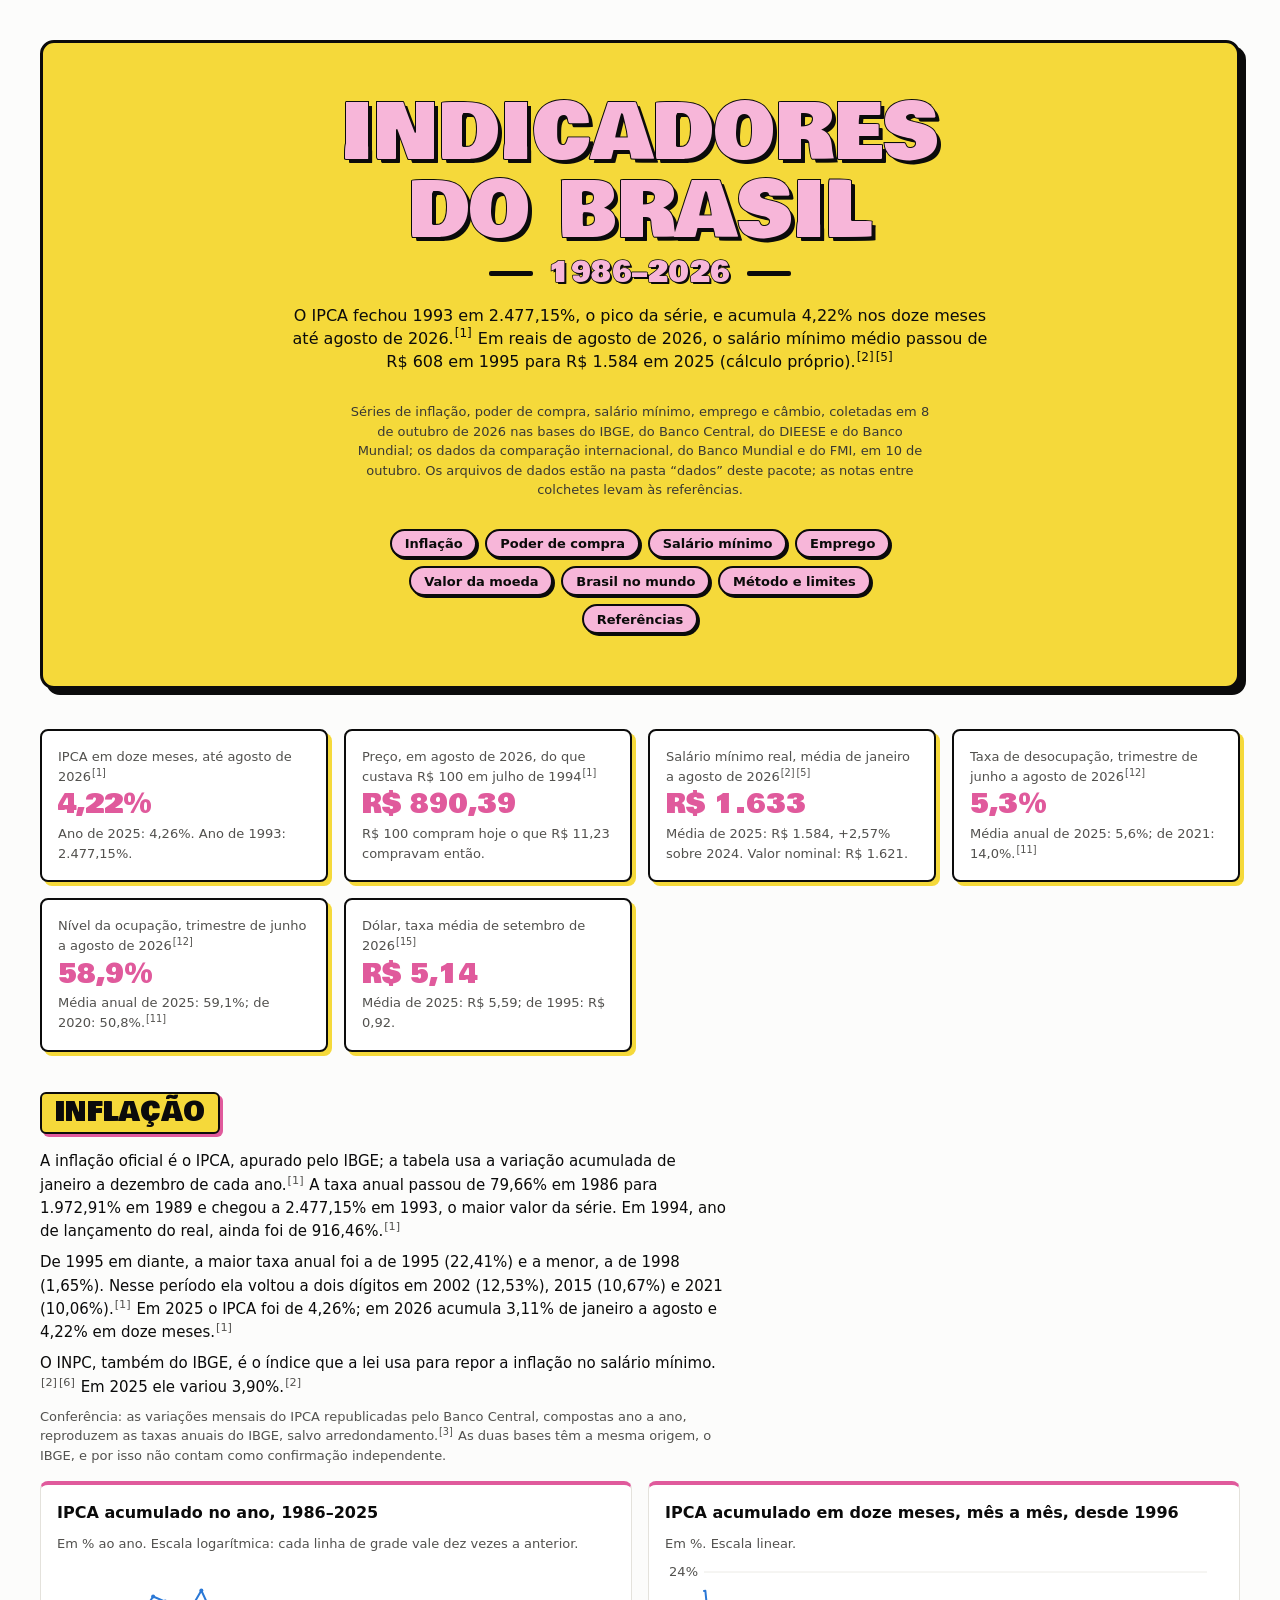
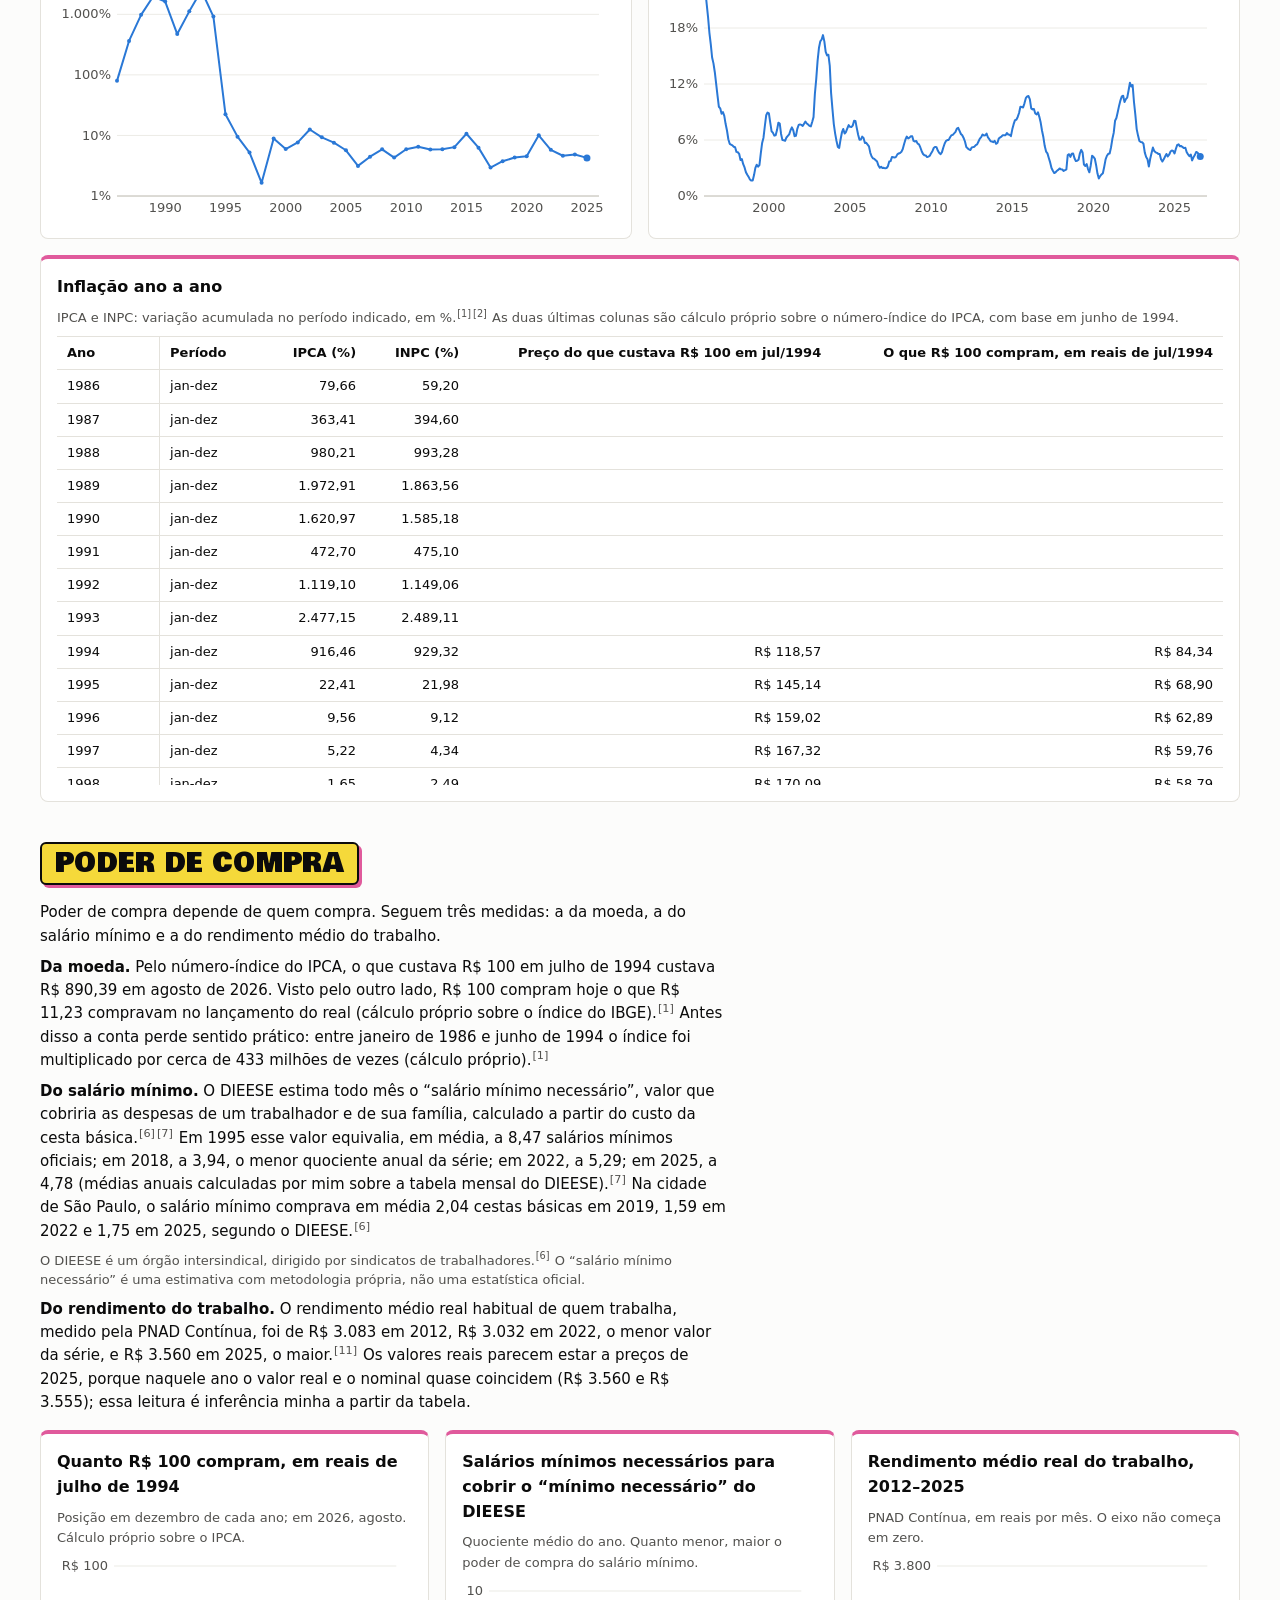
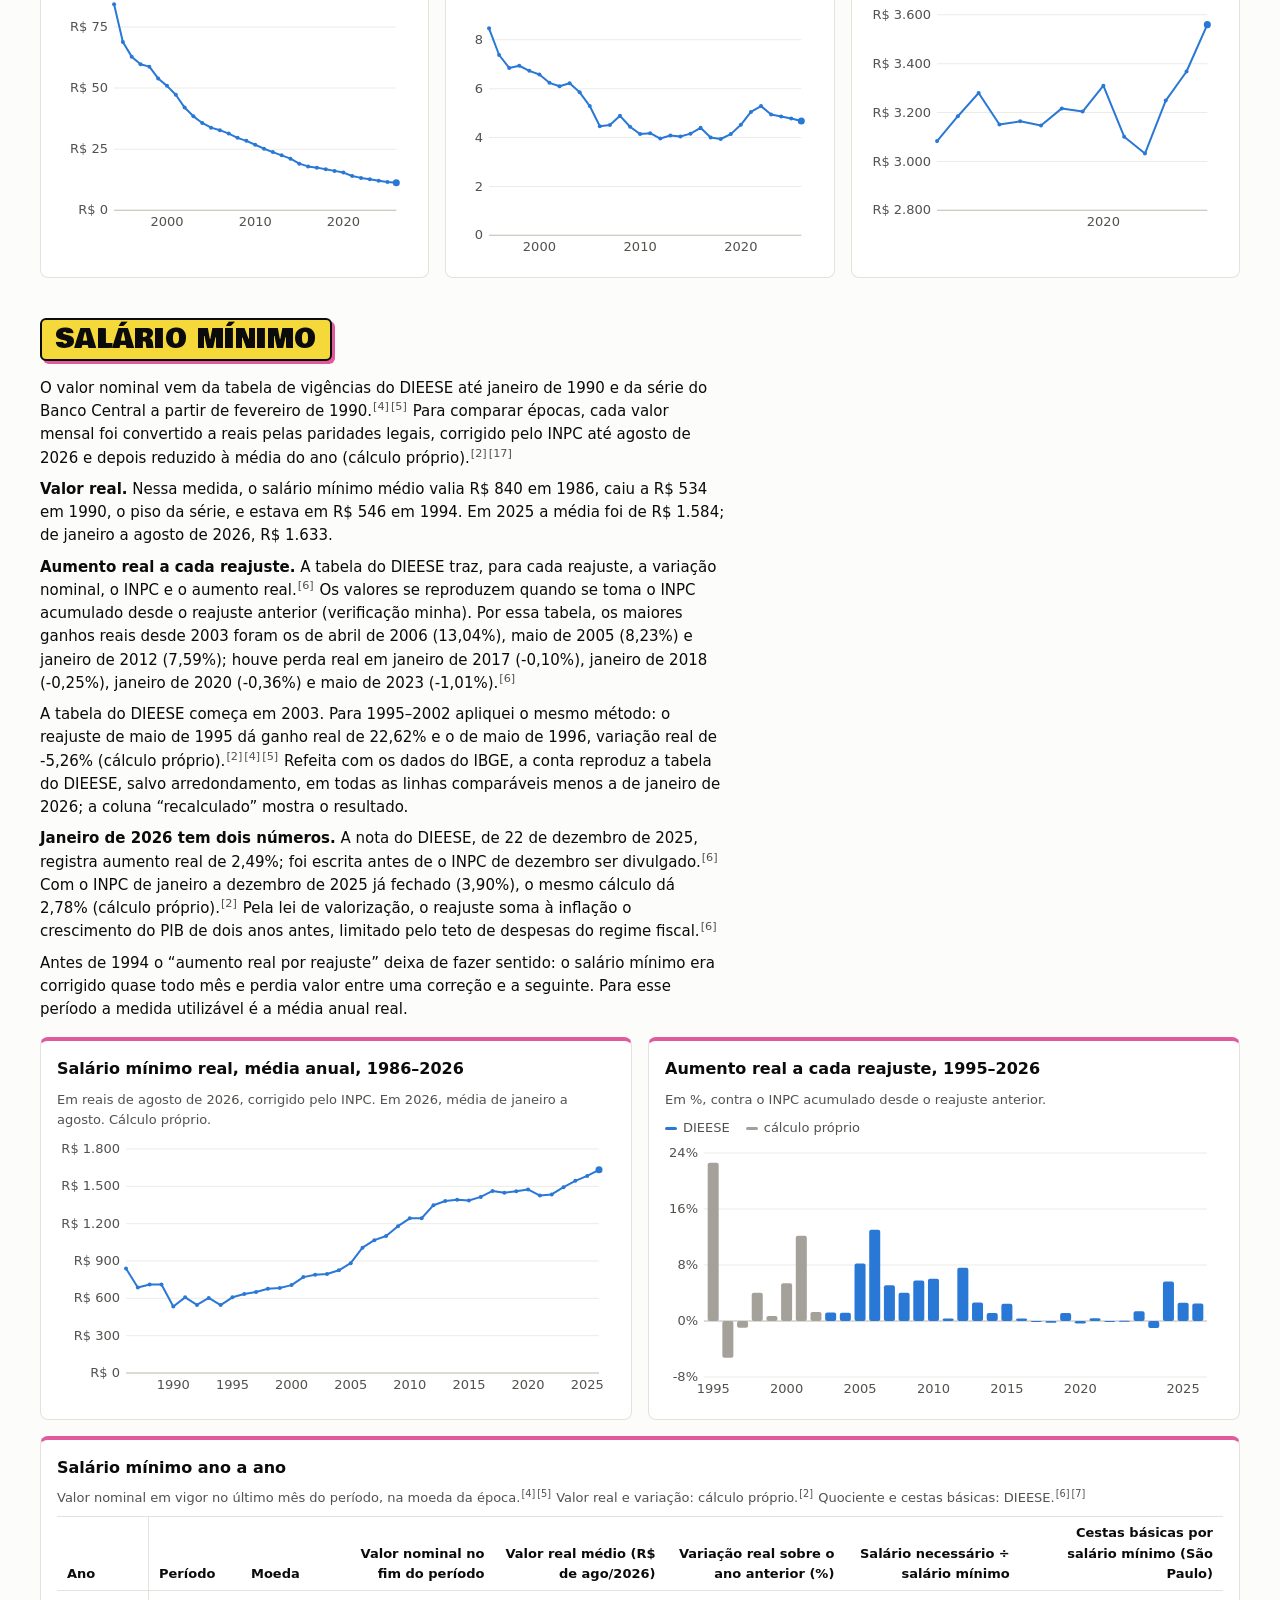
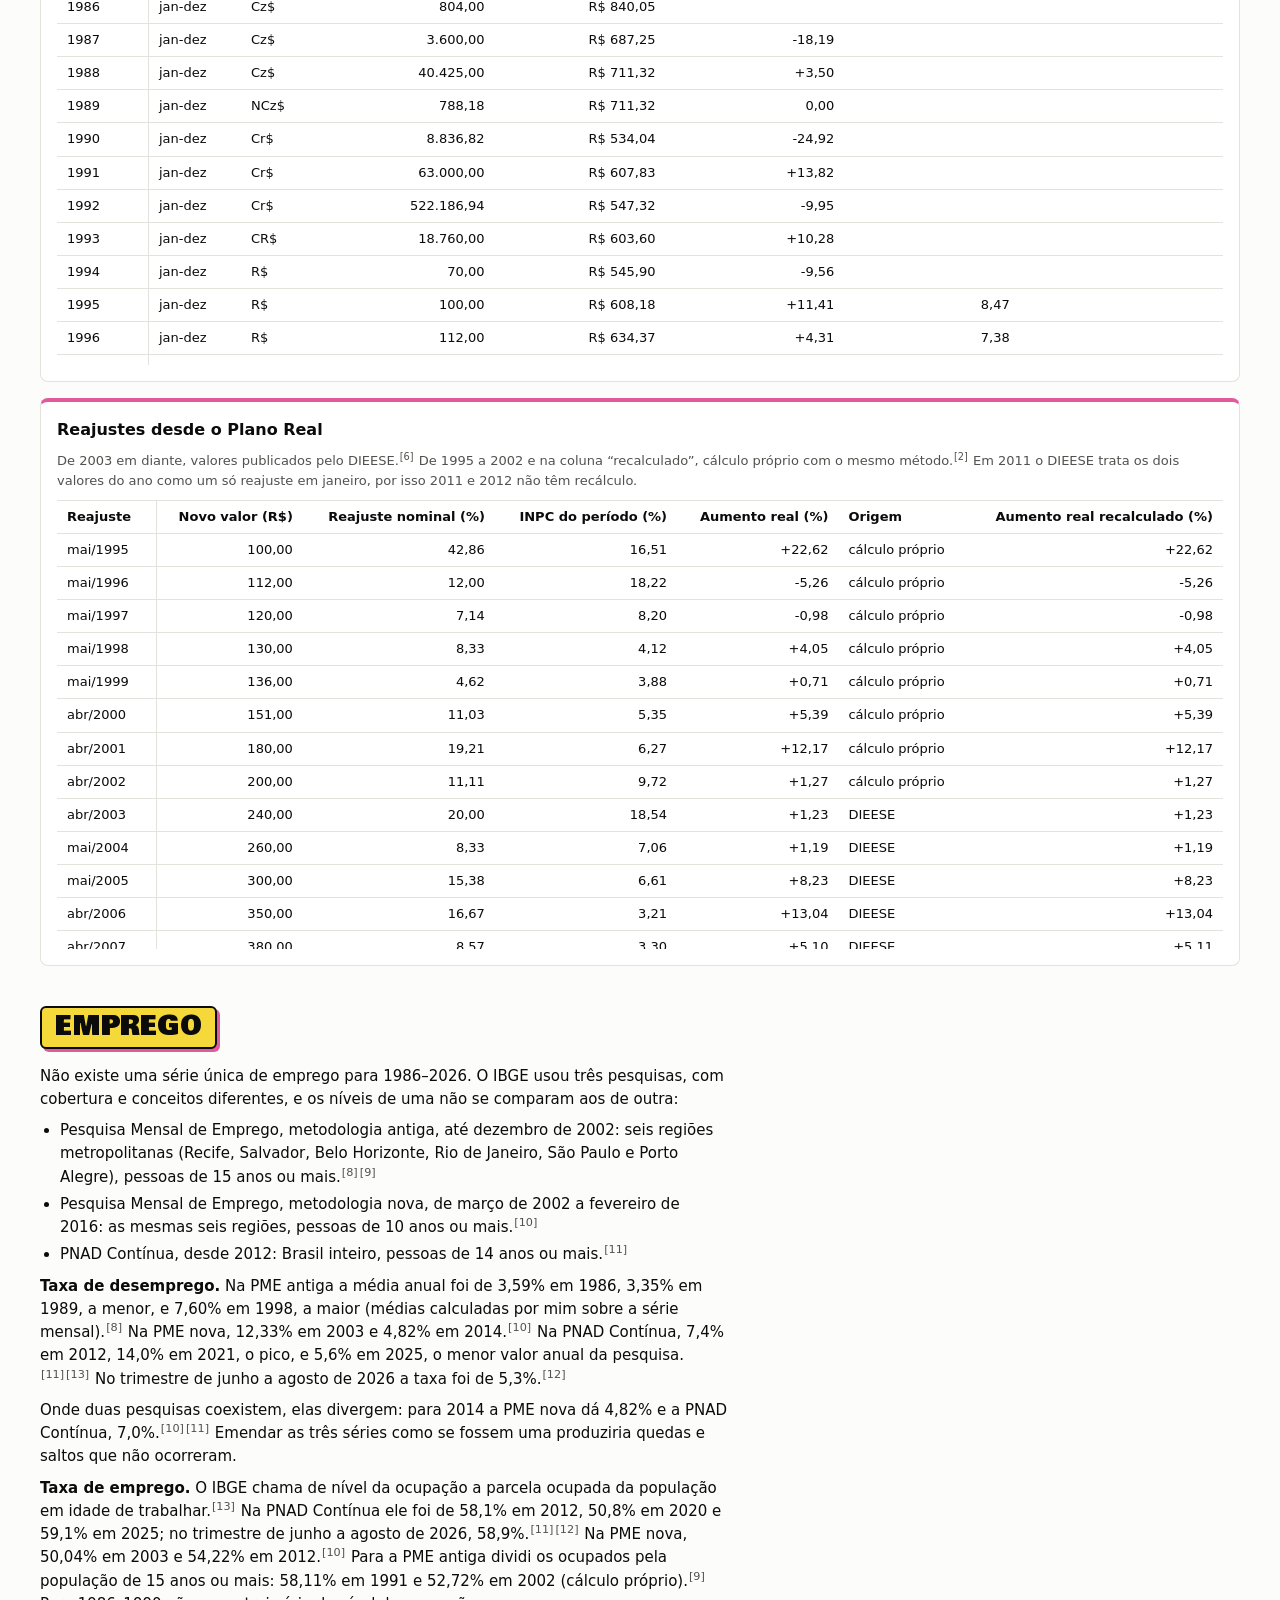
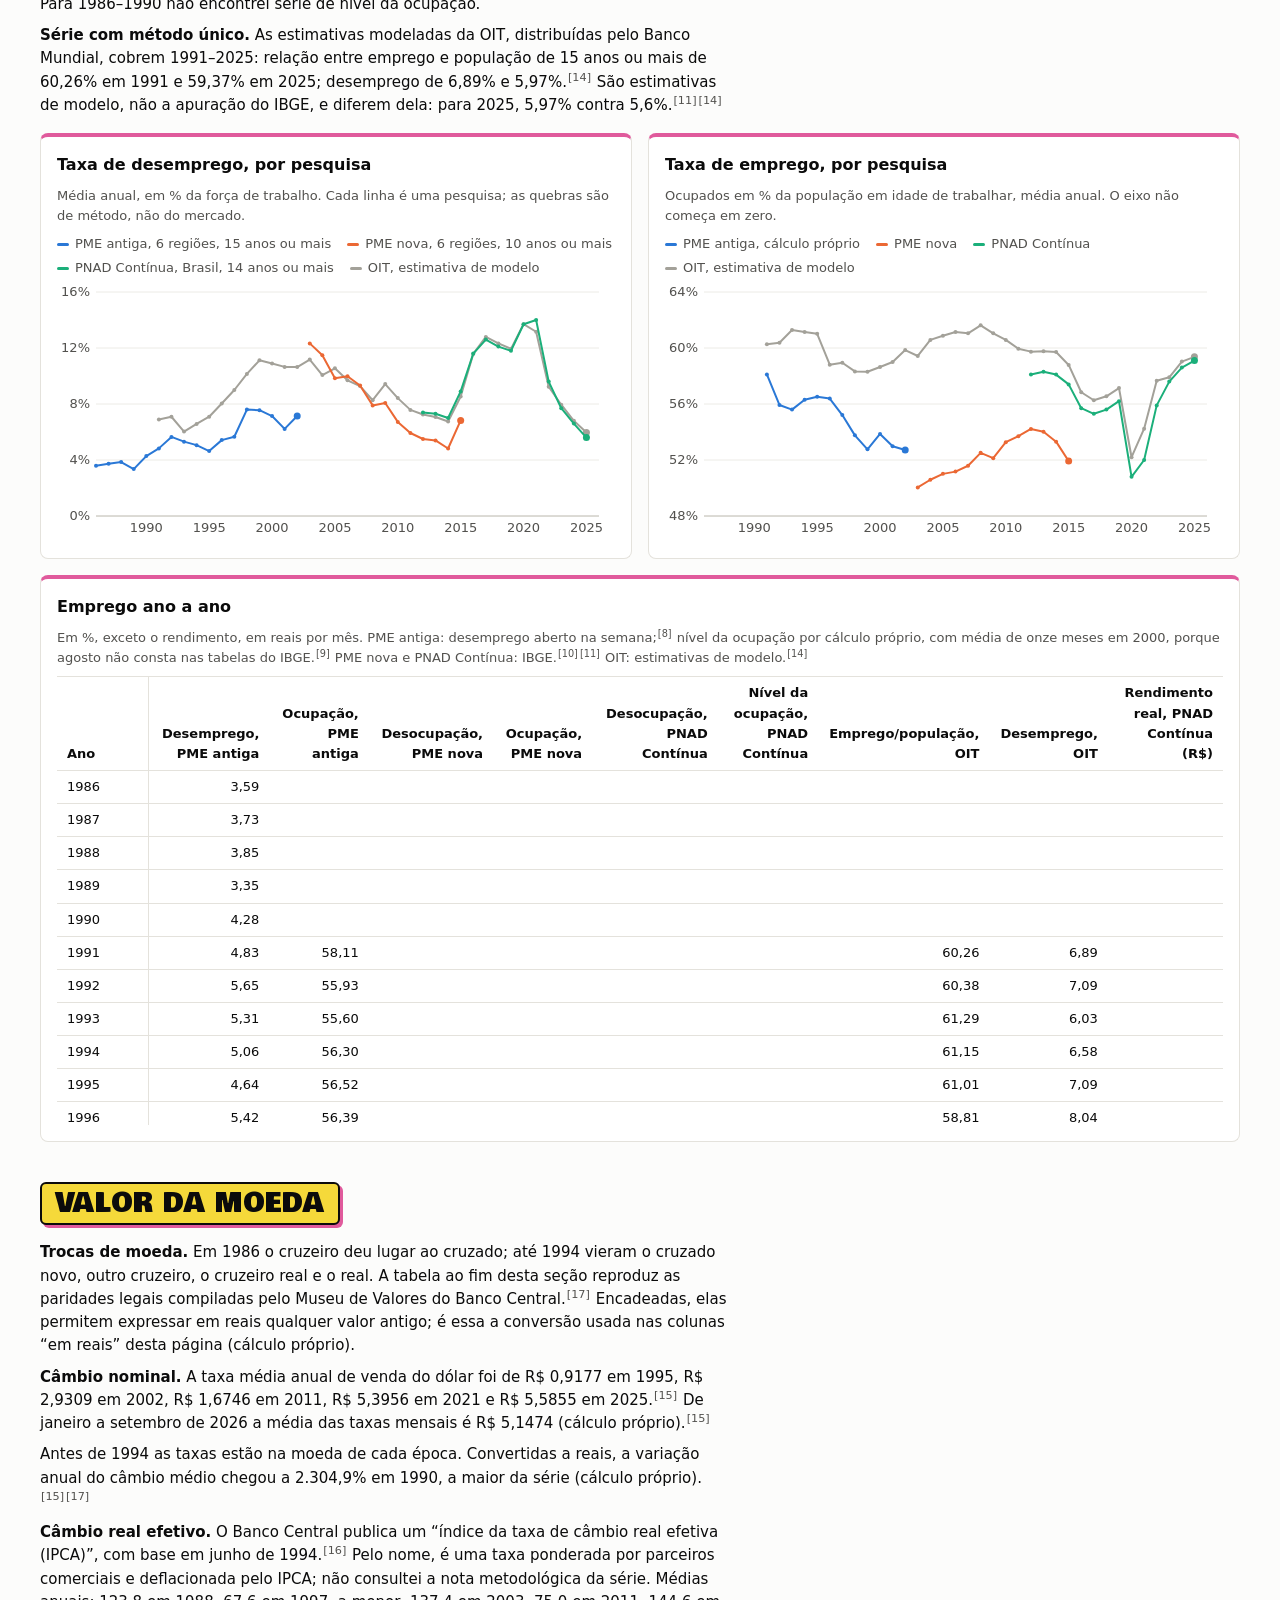
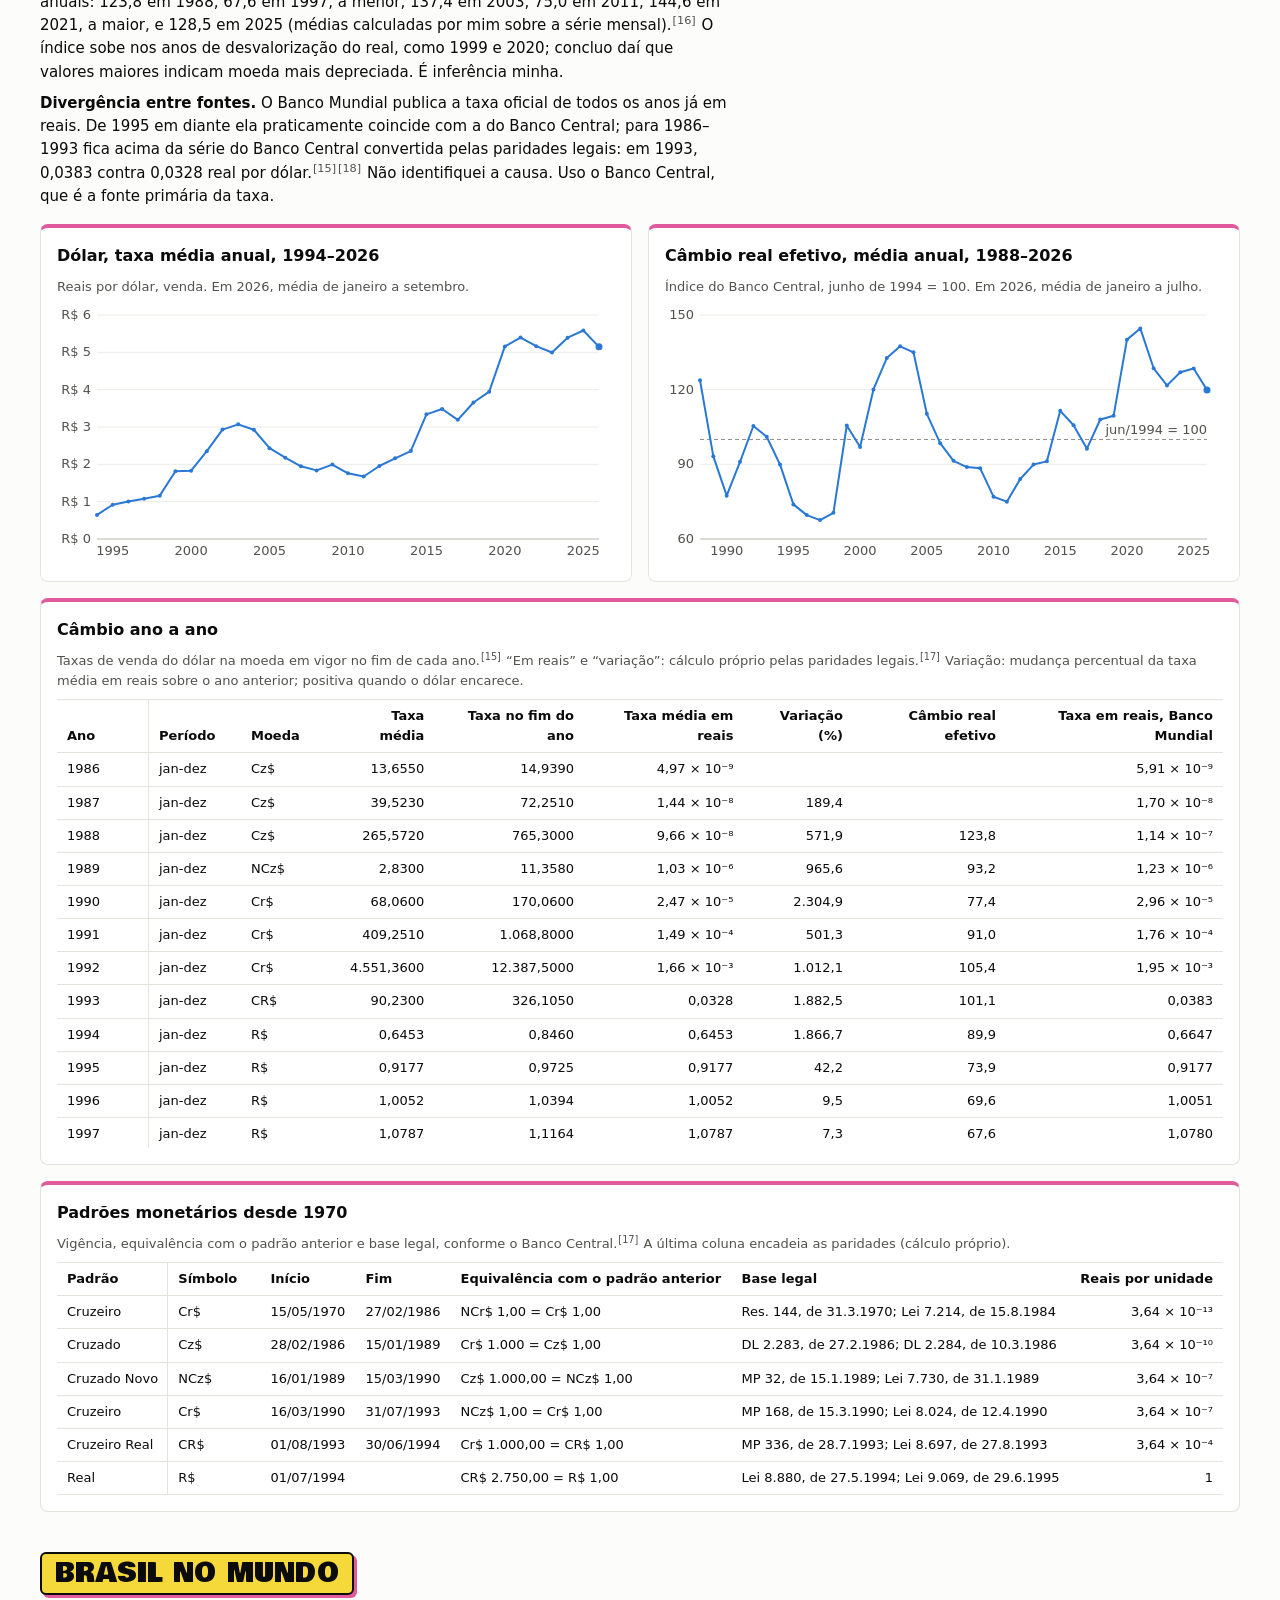
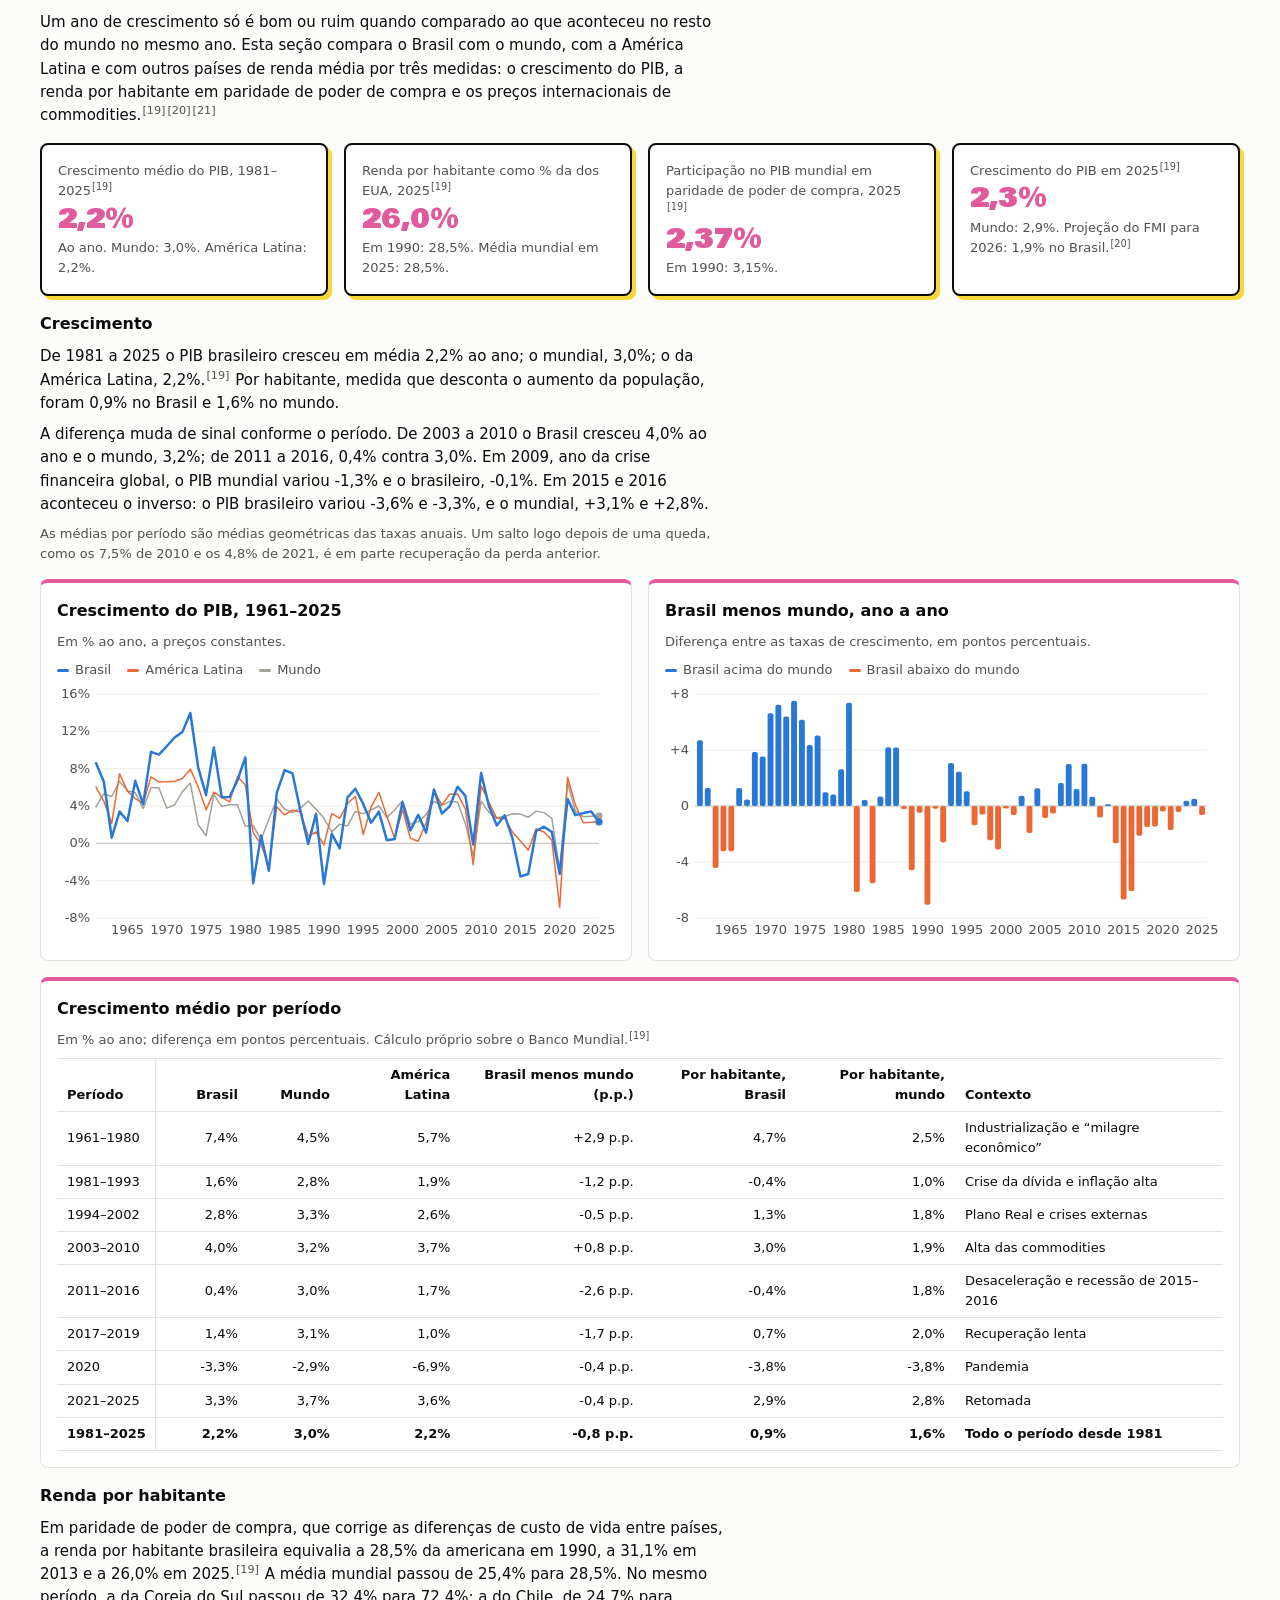
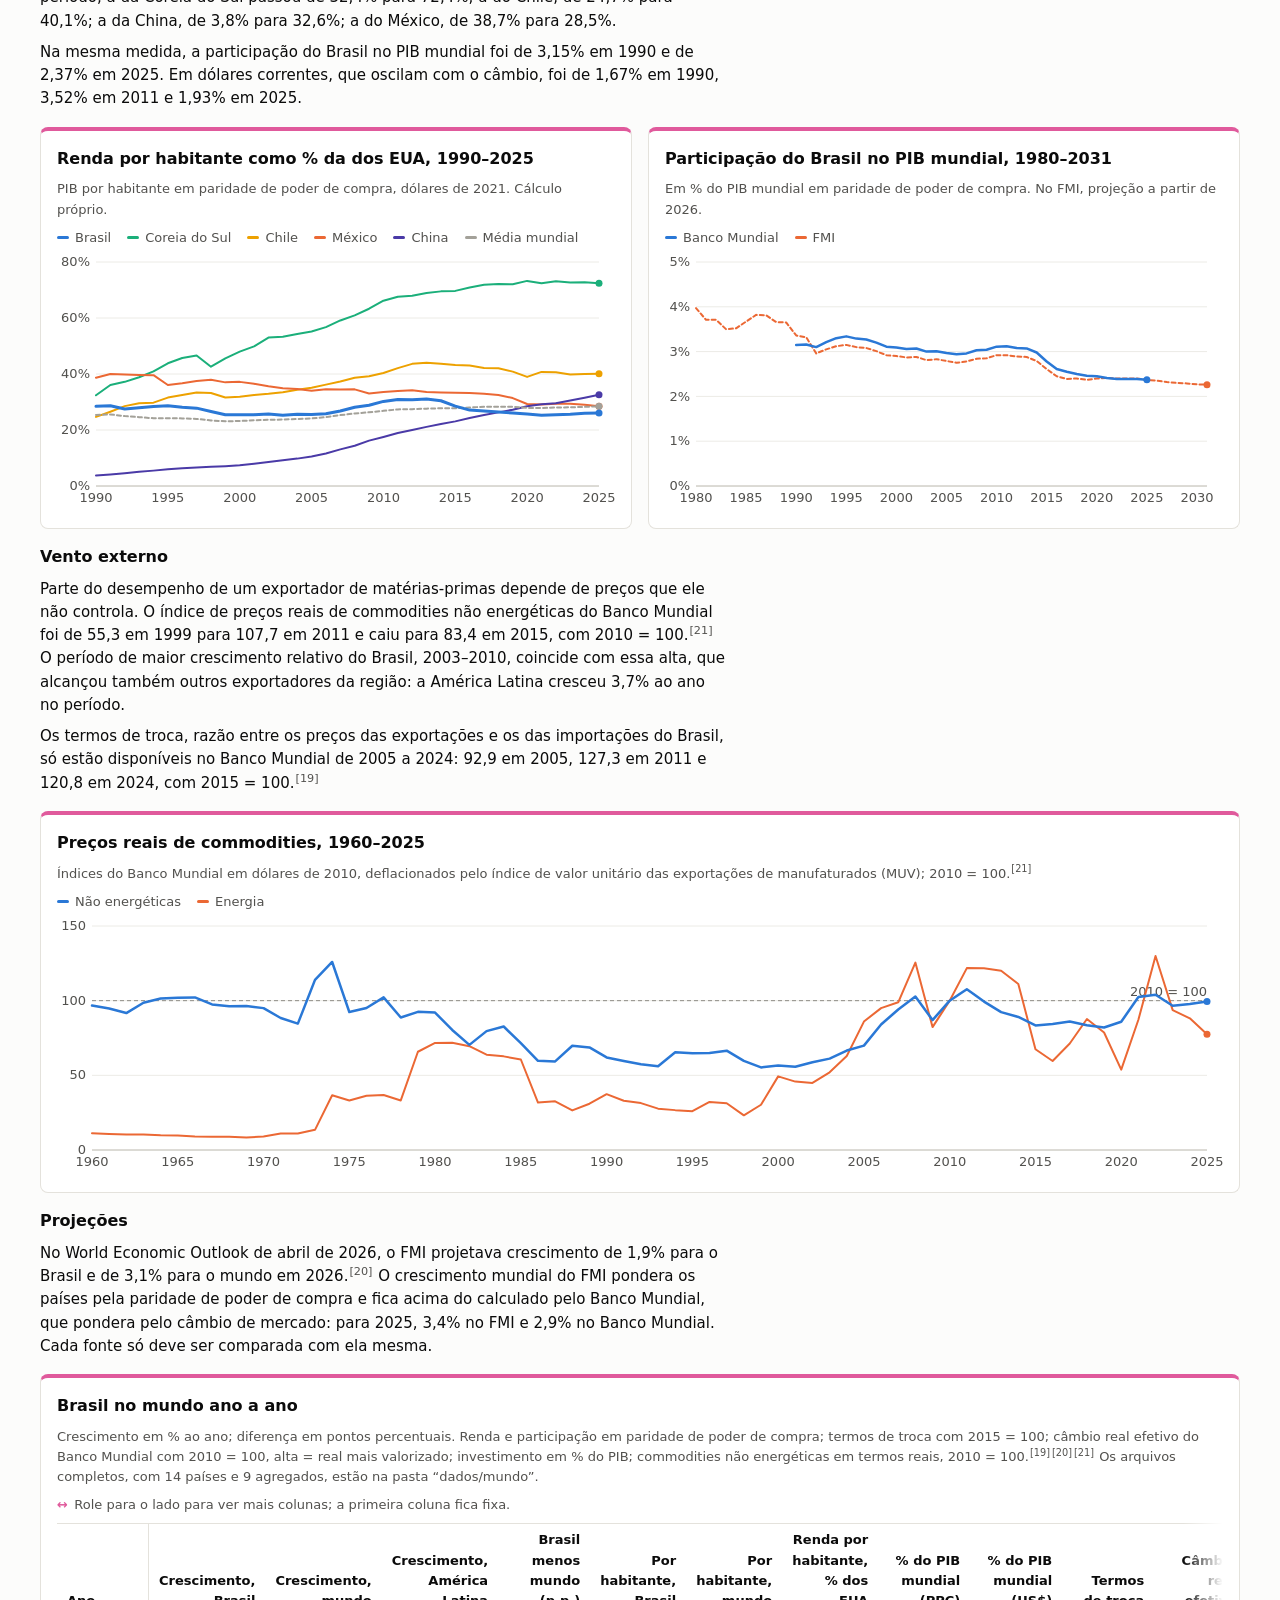
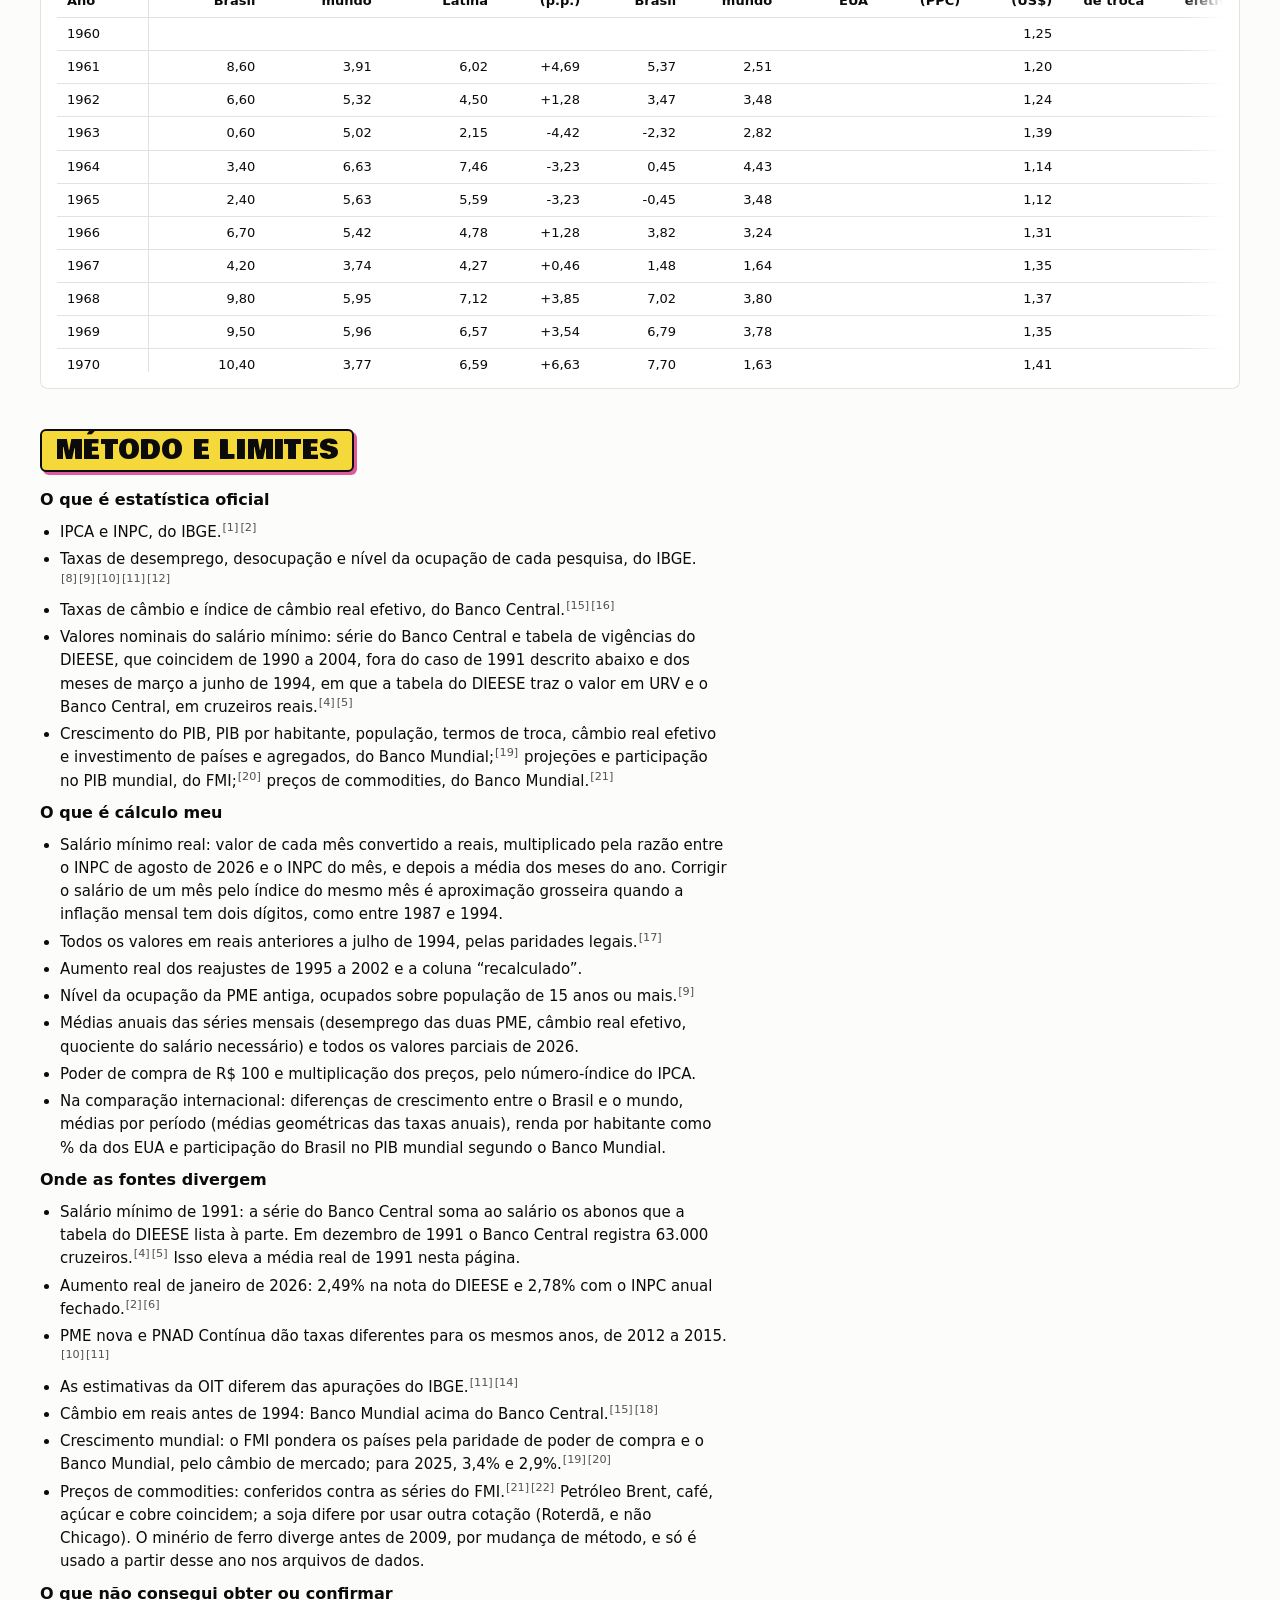
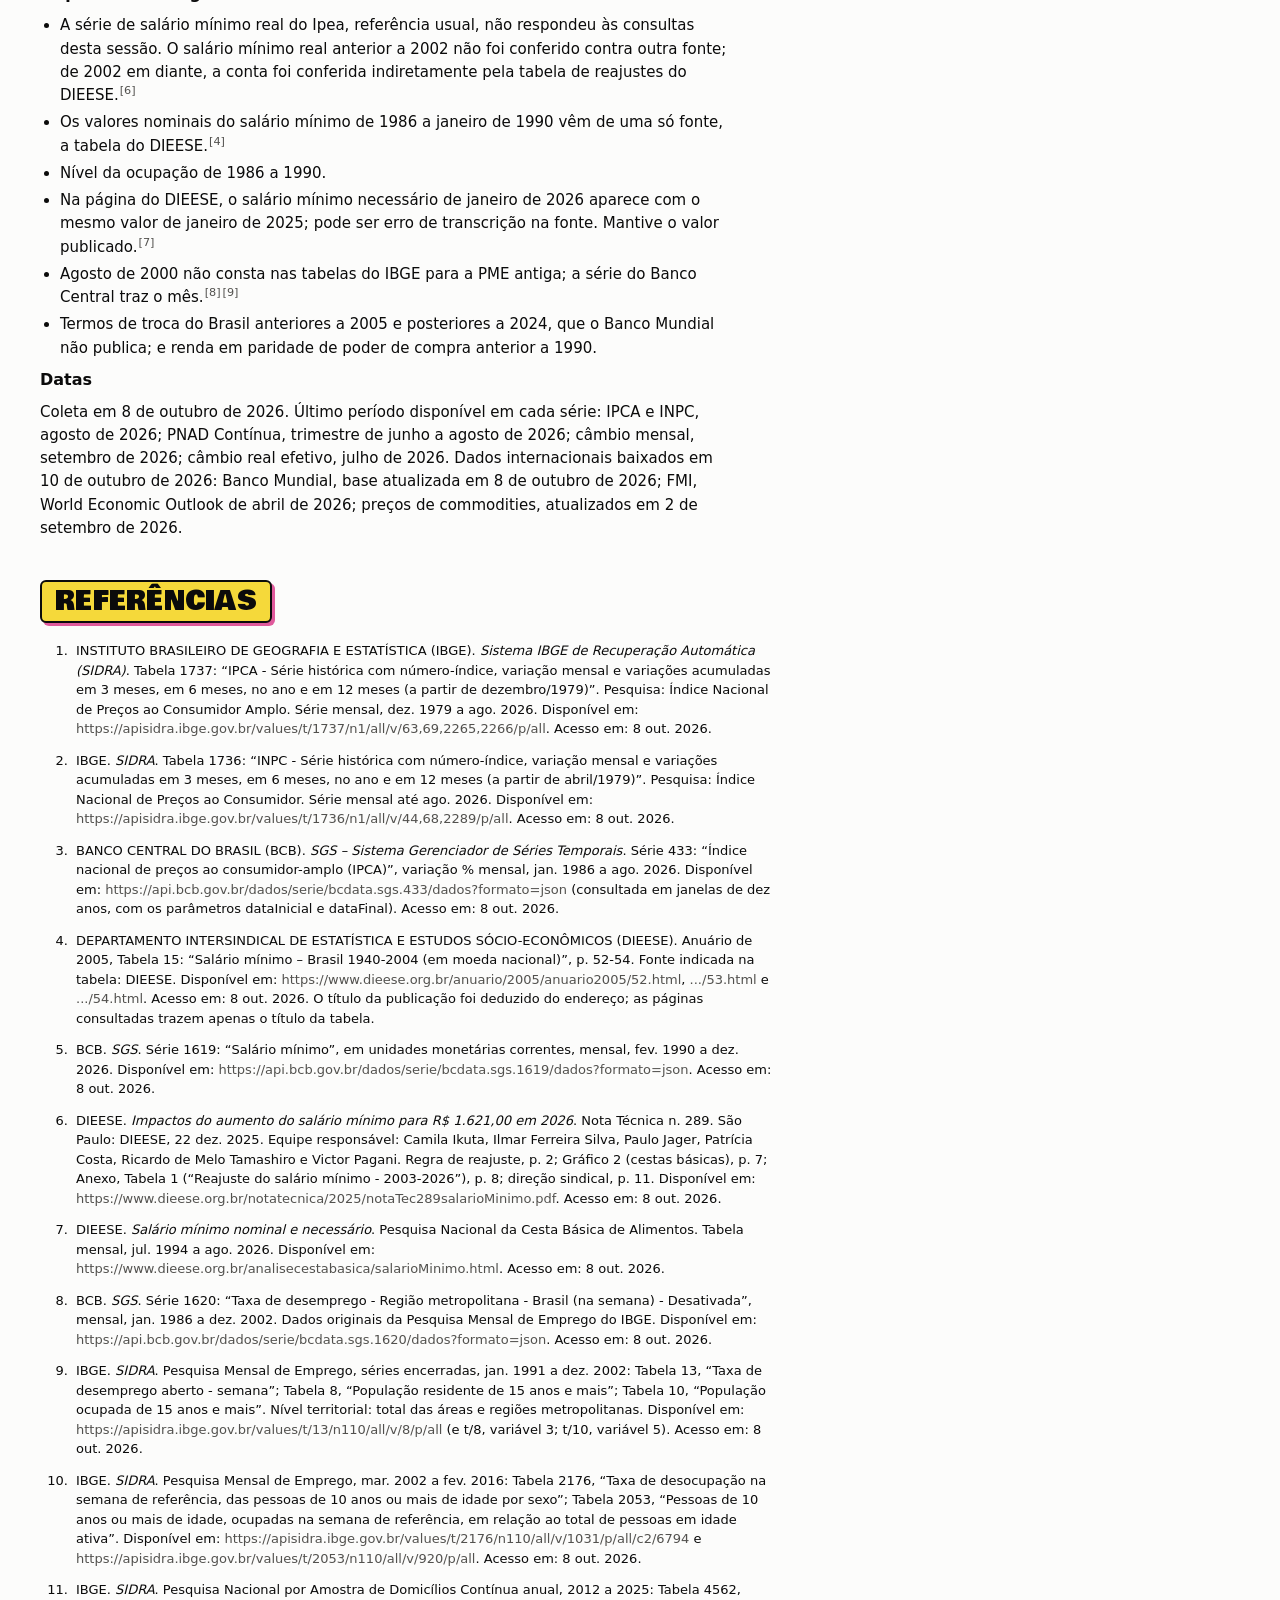
==== commit b6652a23: "Make V3 the main page and keep the original as v1.html index.html is now the V3 layout; the original" ====
--- a/index.html
+++ b/index.html
@@ -2,8 +2,25 @@
 <html lang="pt-BR">
 <head>
 <meta charset="utf-8">
-<meta name="viewport" content="width=device-width, initial-scale=1">
+<meta name="viewport" content="width=device-width, initial-scale=1, viewport-fit=cover">
 <title>Indicadores do Brasil 1986–2026</title>
+<meta name="description" content="Inflação, poder de compra, salário mínimo, emprego, câmbio e o Brasil comparado ao mundo, de 1986 a 2026.">
+<meta property="og:type" content="website">
+<meta property="og:site_name" content="Indicadores do Brasil">
+<meta property="og:title" content="Indicadores do Brasil 1986–2026">
+<meta property="og:description" content="Inflação, poder de compra, salário mínimo, emprego, câmbio e o Brasil comparado ao mundo, de 1986 a 2026.">
+<meta property="og:url" content="https://guitorte.github.io/brasil/">
+<meta property="og:locale" content="pt_BR">
+<meta property="og:image" content="https://guitorte.github.io/brasil/preview.jpg">
+<meta property="og:image:secure_url" content="https://guitorte.github.io/brasil/preview.jpg">
+<meta property="og:image:type" content="image/jpeg">
+<meta property="og:image:width" content="1376">
+<meta property="og:image:height" content="768">
+<meta property="og:image:alt" content="Indicadores do Brasil, 1986–2026">
+<meta name="twitter:card" content="summary_large_image">
+<meta name="twitter:title" content="Indicadores do Brasil 1986–2026">
+<meta name="twitter:description" content="Inflação, poder de compra, salário mínimo, emprego, câmbio e o Brasil comparado ao mundo, de 1986 a 2026.">
+<meta name="twitter:image" content="https://guitorte.github.io/brasil/preview.jpg">
 
 <style>
 :root{
@@ -40,6 +57,9 @@
   .ib-page .ib-table thead th{position:static}
 }
 </style>
+<link rel="preconnect" href="https://fonts.googleapis.com">
+<link rel="preconnect" href="https://fonts.gstatic.com" crossorigin>
+<link rel="stylesheet" href="https://fonts.googleapis.com/css2?family=Bowlby+One&display=swap">
 </head>
 <body>
 <div id="dash-root">
@@ -98,17 +118,112 @@
 .ib-page .ib-url{overflow-wrap:anywhere;color:var(--color-fg-muted)}
 .ib-page [data-dash-source-state=refreshing]{opacity:.5;transition:opacity var(--cds-dur-slow)}
 </style>
+<style>
+/* V2: estilo inspirado na imagem de capa (amarelo, rosa, letras grossas com contorno preto) */
+:root{--v2-yellow:#f5d93a;--v2-pink:#f7b6d9;--v2-pink-strong:#e05a9c;--v2-ink:#0b0b0b;--v2-display:"Bowlby One","Arial Black","Helvetica Neue",Impact,sans-serif}
+@media (prefers-color-scheme: dark){:root{--v2-pink-strong:#f28cbf}}
+.ib-page .ib-head{background:var(--v2-yellow);color:var(--v2-ink);border:3px solid var(--v2-ink);border-radius:14px;box-shadow:6px 6px 0 var(--v2-ink);padding:clamp(1.5rem,5vw,3.25rem) clamp(1rem,4vw,2.5rem);align-items:center;text-align:center;gap:var(--cds-gap-md)}
+.ib-page .ib-head .ib-muted{color:#3a3934}
+.ib-page .ib-title{font-family:var(--v2-display);font-weight:400;text-transform:uppercase;font-size:clamp(2.1rem,7.5vw,4.75rem);line-height:1.02;letter-spacing:.01em;color:var(--v2-pink);-webkit-text-stroke:2px var(--v2-ink);paint-order:stroke fill;text-shadow:4px 4px 0 var(--v2-ink);display:flex;flex-direction:column;align-items:center}
+.ib-page .v2-word{display:block}
+.ib-page .v2-years{display:flex;align-items:center;gap:.6em;margin-top:.35em;font-size:.36em;letter-spacing:.02em;-webkit-text-stroke:1.5px var(--v2-ink);text-shadow:2px 2px 0 var(--v2-ink)}
+.ib-page .v2-years::before,.ib-page .v2-years::after{content:"";width:1.6em;height:.18em;background:var(--v2-ink);border-radius:2px}
+.ib-page .ib-head .ib-lede{margin-inline:auto}
+.ib-page .ib-head .ib-small{max-width:70ch;margin-inline:auto}
+.ib-page .ib-head .ib-nav{justify-content:center;gap:var(--cds-gap-sm)}
+.ib-page .ib-head .ib-link,.ib-page .ib-head .ib-n{color:var(--v2-ink)}
+.ib-page .ib-head .ib-nav .ib-link{background:var(--v2-pink);border:2px solid var(--v2-ink);border-radius:999px;padding:.2rem .8rem;text-decoration:none;font-weight:600;box-shadow:2px 2px 0 var(--v2-ink);transition:transform .12s,box-shadow .12s}
+.ib-page .ib-head .ib-nav .ib-link:hover{transform:translate(-1px,-1px);box-shadow:3px 3px 0 var(--v2-ink)}
+.ib-page .ib-tile{border:2px solid var(--color-fg);box-shadow:4px 4px 0 var(--v2-yellow)}
+.ib-page .ib-tile-num{font-family:var(--v2-display);color:var(--v2-pink-strong)}
+.ib-page .ib-h2{font-family:var(--v2-display);text-transform:uppercase;letter-spacing:.01em;border-top:0;padding-top:0;display:inline-flex;align-self:flex-start;background:var(--v2-yellow);color:var(--v2-ink);padding:.15em .5em;border:2px solid var(--v2-ink);border-radius:6px;box-shadow:3px 3px 0 var(--v2-pink-strong)}
+.ib-page .ib-card{border-top:4px solid var(--v2-pink-strong)}
+@media print{.ib-page .ib-head,.ib-page .ib-tile,.ib-page .ib-h2{box-shadow:none}}
+</style>
+<style>
+/* V3: leitura em celulares e telas verticais */
+html{scroll-behavior:smooth}
+@media (prefers-reduced-motion: reduce){html{scroll-behavior:auto}}
+.ib-page .ib-chart svg{touch-action:pan-y}
+
+/* tabelas: cabeçalho e primeira coluna fixos */
+.ib-page .ib-table{border-collapse:separate;border-spacing:0}
+.ib-page .ib-table thead th{z-index:2}
+.ib-page .ib-table th:first-child{position:sticky;left:0;background:var(--color-panel);box-shadow:inset -1px 0 0 var(--color-border-line);transition:box-shadow .2s}
+.ib-page .ib-table tbody th:first-child{z-index:1}
+.ib-page .ib-table thead th:first-child{top:0;z-index:3}
+.ib-page .ib-scroll.v3-x .ib-table th:first-child{box-shadow:inset -1px 0 0 var(--color-border-line),8px 0 8px -6px rgba(0,0,0,.28)}
+.ib-page .ib-scroll{max-height:min(28rem,70vh);overscroll-behavior-x:contain}
+.ib-page .ib-scroll.v3-more{-webkit-mask-image:linear-gradient(to left,transparent 0,#000 2.5rem);mask-image:linear-gradient(to left,transparent 0,#000 2.5rem)}
+.ib-page .v3-hint{margin:0;display:flex;align-items:center;gap:.4rem;font-size:var(--cds-font-size-caption);color:var(--color-fg-muted)}
+.ib-page .v3-hint::before{content:"↔";font-weight:700;color:var(--v2-pink-strong)}
+
+.ib-page #ib-t-periodos tr[data-key="1981-2025"] > *{font-weight:var(--cds-font-weight-medium)}
+
+/* barra de navegação: no topo em telas largas, embaixo (ao alcance do polegar) no celular */
+.ib-page .v3-dock{position:fixed;left:0;right:0;top:0;z-index:20;display:flex;align-items:center;justify-content:center;gap:.5rem;background:var(--v2-yellow);color:var(--v2-ink);border-bottom:3px solid var(--v2-ink);padding:.5rem clamp(.75rem,3vw,1.5rem);transform:translateY(-110%);visibility:hidden;transition:transform .25s ease,visibility .25s}
+.ib-page .v3-dock.v3-on{transform:none;visibility:visible}
+.ib-page .v3-rail{position:relative;display:flex;gap:.4rem;overflow-x:auto;min-width:0;padding:2px 4px 4px 2px;scrollbar-width:none}
+.ib-page .v3-rail::-webkit-scrollbar{display:none}
+.ib-page .v3-chip,.ib-page .v3-top{appearance:none;flex:none;margin:0;font:inherit;font-size:.875rem;font-weight:600;line-height:1.2;color:var(--v2-ink);background:var(--v2-pink);border:2px solid var(--v2-ink);border-radius:999px;padding:.4rem .85rem;min-height:2.5rem;white-space:nowrap;cursor:pointer;box-shadow:2px 2px 0 var(--v2-ink)}
+.ib-page .v3-chip[aria-current]{background:var(--v2-ink);color:var(--v2-yellow)}
+.ib-page .v3-top{width:2.5rem;padding:0;font-size:1.1rem;background:var(--v2-ink);color:var(--v2-yellow)}
+.ib-page .v3-chip:focus-visible,.ib-page .v3-top:focus-visible{outline:3px solid var(--v2-pink-strong);outline-offset:2px}
+@media (min-width:721px){
+  .ib-page .ib-sec,.ib-page .ib-refs li{scroll-margin-top:4.75rem}
+}
+@media (max-width:720px){
+  #dash-root{padding-bottom:6rem}
+  .ib-page .ib-sec,.ib-page .ib-refs li{scroll-margin-top:1rem}
+  .ib-page .v3-dock{top:auto;bottom:0;justify-content:flex-start;border-bottom:0;border-top:3px solid var(--v2-ink);padding-bottom:calc(.5rem + env(safe-area-inset-bottom));transform:translateY(110%)}
+  .ib-page .v3-rail{-webkit-mask-image:linear-gradient(to right,transparent 0,#000 .75rem,#000 calc(100% - 1.5rem),transparent);mask-image:linear-gradient(to right,transparent 0,#000 .75rem,#000 calc(100% - 1.5rem),transparent);padding-left:.75rem;padding-right:1.5rem}
+}
+
+/* destaques: carrossel com deslize lateral no celular */
+.ib-page .v3-dots{display:none}
+@media (max-width:640px){
+  .ib-page .ib-head{padding:1.75rem 1rem 1.5rem;border-radius:12px;box-shadow:4px 4px 0 var(--v2-ink)}
+  .ib-page .ib-head .ib-lede{font-size:.95rem}
+  .ib-page .ib-head .ib-nav{flex-wrap:nowrap;overflow-x:auto;justify-content:flex-start;align-self:stretch;margin-inline:-1rem;padding:2px 1.5rem 6px 1rem;scrollbar-width:none;-webkit-mask-image:linear-gradient(to right,transparent 0,#000 1rem,#000 calc(100% - 1.5rem),transparent);mask-image:linear-gradient(to right,transparent 0,#000 1rem,#000 calc(100% - 1.5rem),transparent)}
+  .ib-page .ib-head .ib-nav::-webkit-scrollbar{display:none}
+  .ib-page .ib-head .ib-nav .ib-link{flex:none;white-space:nowrap}
+  .ib-page .ib-card{padding:.875rem}
+  .ib-page .ib-tiles{display:flex;gap:.75rem;overflow-x:auto;scroll-snap-type:x mandatory;margin-right:calc(-1 * clamp(1rem,4vw,2.5rem));padding:0 clamp(1rem,4vw,2.5rem) .5rem 0;scrollbar-width:none}
+  .ib-page .ib-tiles::-webkit-scrollbar{display:none}
+  .ib-page .ib-tile{flex:0 0 84%;scroll-snap-align:start}
+  .ib-page .v3-dots{display:flex;justify-content:center;gap:.45rem}
+  .ib-page > .v3-dots{margin-top:calc(.25rem - var(--cds-gap-xl))}
+  .ib-page .ib-sec > .v3-dots{margin-top:-.25rem}
+  .ib-page .v3-dots span{width:.5rem;height:.5rem;border-radius:50%;border:1.5px solid var(--color-fg);background:transparent;transition:background .2s}
+  .ib-page .v3-dots span.v3-on{background:var(--v2-pink-strong);border-color:var(--v2-pink-strong)}
+}
+
+/* alvos de toque maiores para as notas */
+@media (pointer:coarse){
+  .ib-page .ib-n{padding:.3rem .2rem}
+  .ib-page .ib-head .ib-nav .ib-link{min-height:2.5rem;padding:.35rem .9rem}
+}
+@media (prefers-reduced-motion: reduce){
+  .ib-page .v3-dock{transition:none}
+}
+@media print{
+  .ib-page .v3-dock,.ib-page .v3-dots,.ib-page .v3-hint{display:none!important}
+  .ib-page .ib-table th:first-child{position:static;box-shadow:none}
+  .ib-page .ib-scroll{-webkit-mask-image:none;mask-image:none}
+}
+</style>
 <div class="ib-page">
 <header class="ib-head">
-  <h1 class="ib-title" id="ib-topo">Indicadores do Brasil, 1986–2026</h1>
+  <h1 class="ib-title" id="ib-topo"><span class="v2-word">Indicadores</span> <span class="v2-word">do Brasil</span><span class="v2-years" aria-label=", 1986–2026">1986–2026</span></h1>
   <p class="ib-lede">O IPCA fechou 1993 em <span class="ib-v" data-source="inflacao" data-field="ipca" data-where="ano=1993" data-fmt="pct2">—</span>, o pico da série, e acumula <span class="ib-v" data-source="inflacao" data-field="ipca_12m" data-where="ano=2026" data-fmt="pct2">—</span> nos doze meses até agosto de 2026.&#8288;<sup class="ib-sup"><button type="button" class="ib-n" data-goto="ib-ref-1" aria-label="Referência 1">[1]</button></sup> Em reais de agosto de 2026, o salário mínimo médio passou de <span class="ib-v" data-source="salario_minimo" data-field="sm_real_medio" data-where="ano=1995" data-fmt="brl0">—</span> em 1995 para <span class="ib-v" data-source="salario_minimo" data-field="sm_real_medio" data-where="ano=2025" data-fmt="brl0">—</span> em 2025 (cálculo próprio).&#8288;<sup class="ib-sup"><button type="button" class="ib-n" data-goto="ib-ref-2" aria-label="Referência 2">[2]</button><button type="button" class="ib-n" data-goto="ib-ref-5" aria-label="Referência 5">[5]</button></sup></p>
-  <p class="ib-muted ib-small">Séries de inflação, poder de compra, salário mínimo, emprego e câmbio, coletadas em 8 de outubro de 2026 nas bases do IBGE, do Banco Central, do DIEESE e do Banco Mundial. Os arquivos de dados estão na pasta “dados” deste pacote; as notas entre colchetes levam às referências.</p>
+  <p class="ib-muted ib-small">Séries de inflação, poder de compra, salário mínimo, emprego e câmbio, coletadas em 8 de outubro de 2026 nas bases do IBGE, do Banco Central, do DIEESE e do Banco Mundial; os dados da comparação internacional, do Banco Mundial e do FMI, em 10 de outubro. Os arquivos de dados estão na pasta “dados” deste pacote; as notas entre colchetes levam às referências.</p>
   <nav class="ib-nav ib-small" aria-label="Seções">
     <button type="button" class="ib-link" data-goto="ib-inflacao">Inflação</button>
     <button type="button" class="ib-link" data-goto="ib-poder">Poder de compra</button>
     <button type="button" class="ib-link" data-goto="ib-salario">Salário mínimo</button>
     <button type="button" class="ib-link" data-goto="ib-emprego">Emprego</button>
     <button type="button" class="ib-link" data-goto="ib-moeda">Valor da moeda</button>
+    <button type="button" class="ib-link" data-goto="ib-mundo">Brasil no mundo</button>
     <button type="button" class="ib-link" data-goto="ib-metodo">Método e limites</button>
     <button type="button" class="ib-link" data-goto="ib-refs">Referências</button>
   </nav>
@@ -385,6 +500,135 @@
   </div>
 </section>
 
+<section class="ib-sec" id="ib-mundo">
+  <h2 class="ib-h2">Brasil no mundo</h2>
+  <div class="ib-prose">
+    <p>Um ano de crescimento só é bom ou ruim quando comparado ao que aconteceu no resto do mundo no mesmo ano. Esta seção compara o Brasil com o mundo, com a América Latina e com outros países de renda média por três medidas: o crescimento do PIB, a renda por habitante em paridade de poder de compra e os preços internacionais de commodities.&#8288;<sup class="ib-sup"><button type="button" class="ib-n" data-goto="ib-ref-19" aria-label="Referência 19">[19]</button><button type="button" class="ib-n" data-goto="ib-ref-20" aria-label="Referência 20">[20]</button><button type="button" class="ib-n" data-goto="ib-ref-21" aria-label="Referência 21">[21]</button></sup></p>
+  </div>
+  <div class="ib-tiles" aria-label="Brasil no mundo, resumo">
+    <div class="ib-tile">
+      <p class="ib-tile-label">Crescimento médio do PIB, 1981–2025&#8288;<sup class="ib-sup"><button type="button" class="ib-n" data-goto="ib-ref-19" aria-label="Referência 19">[19]</button></sup></p>
+      <p class="ib-tile-num"><span class="ib-v" data-source="periodos_mundo" data-field="brasil" data-where="periodo=1981-2025" data-fmt="pct1">—</span></p>
+      <p class="ib-tile-sub">Ao ano. Mundo: <span class="ib-v" data-source="periodos_mundo" data-field="mundo" data-where="periodo=1981-2025" data-fmt="pct1">—</span>. América Latina: <span class="ib-v" data-source="periodos_mundo" data-field="al" data-where="periodo=1981-2025" data-fmt="pct1">—</span>.</p>
+    </div>
+    <div class="ib-tile">
+      <p class="ib-tile-label">Renda por habitante como % da dos EUA, 2025&#8288;<sup class="ib-sup"><button type="button" class="ib-n" data-goto="ib-ref-19" aria-label="Referência 19">[19]</button></sup></p>
+      <p class="ib-tile-num"><span class="ib-v" data-source="brasil_no_mundo" data-field="pib_pc_ppc_pct_eua" data-where="ano=2025" data-fmt="pct1">—</span></p>
+      <p class="ib-tile-sub">Em 1990: <span class="ib-v" data-source="brasil_no_mundo" data-field="pib_pc_ppc_pct_eua" data-where="ano=1990" data-fmt="pct1">—</span>. Média mundial em 2025: <span class="ib-v" data-source="renda_relativa_eua" data-field="pct_eua_wld" data-where="ano=2025" data-fmt="pct1">—</span>.</p>
+    </div>
+    <div class="ib-tile">
+      <p class="ib-tile-label">Participação no PIB mundial em paridade de poder de compra, 2025&#8288;<sup class="ib-sup"><button type="button" class="ib-n" data-goto="ib-ref-19" aria-label="Referência 19">[19]</button></sup></p>
+      <p class="ib-tile-num"><span class="ib-v" data-source="brasil_no_mundo" data-field="participacao_pib_mundial_ppc" data-where="ano=2025" data-fmt="pct2">—</span></p>
+      <p class="ib-tile-sub">Em 1990: <span class="ib-v" data-source="brasil_no_mundo" data-field="participacao_pib_mundial_ppc" data-where="ano=1990" data-fmt="pct2">—</span>.</p>
+    </div>
+    <div class="ib-tile">
+      <p class="ib-tile-label">Crescimento do PIB em 2025&#8288;<sup class="ib-sup"><button type="button" class="ib-n" data-goto="ib-ref-19" aria-label="Referência 19">[19]</button></sup></p>
+      <p class="ib-tile-num"><span class="ib-v" data-source="brasil_no_mundo" data-field="crescimento_brasil" data-where="ano=2025" data-fmt="pct1">—</span></p>
+      <p class="ib-tile-sub">Mundo: <span class="ib-v" data-source="brasil_no_mundo" data-field="crescimento_mundo" data-where="ano=2025" data-fmt="pct1">—</span>. Projeção do FMI para 2026: <span class="ib-v" data-source="brasil_no_mundo" data-field="crescimento_brasil_fmi" data-where="ano=2026" data-fmt="pct1">—</span> no Brasil.&#8288;<sup class="ib-sup"><button type="button" class="ib-n" data-goto="ib-ref-20" aria-label="Referência 20">[20]</button></sup></p>
+    </div>
+  </div>
+
+  <div class="ib-prose">
+    <h3 class="ib-h3">Crescimento</h3>
+    <p>De 1981 a 2025 o PIB brasileiro cresceu em média <span class="ib-v" data-source="periodos_mundo" data-field="brasil" data-where="periodo=1981-2025" data-fmt="pct1">—</span> ao ano; o mundial, <span class="ib-v" data-source="periodos_mundo" data-field="mundo" data-where="periodo=1981-2025" data-fmt="pct1">—</span>; o da América Latina, <span class="ib-v" data-source="periodos_mundo" data-field="al" data-where="periodo=1981-2025" data-fmt="pct1">—</span>.&#8288;<sup class="ib-sup"><button type="button" class="ib-n" data-goto="ib-ref-19" aria-label="Referência 19">[19]</button></sup> Por habitante, medida que desconta o aumento da população, foram <span class="ib-v" data-source="periodos_mundo" data-field="pc_brasil" data-where="periodo=1981-2025" data-fmt="pct1">—</span> no Brasil e <span class="ib-v" data-source="periodos_mundo" data-field="pc_mundo" data-where="periodo=1981-2025" data-fmt="pct1">—</span> no mundo.</p>
+    <p>A diferença muda de sinal conforme o período. De 2003 a 2010 o Brasil cresceu <span class="ib-v" data-source="periodos_mundo" data-field="brasil" data-where="periodo=2003-2010" data-fmt="pct1">—</span> ao ano e o mundo, <span class="ib-v" data-source="periodos_mundo" data-field="mundo" data-where="periodo=2003-2010" data-fmt="pct1">—</span>; de 2011 a 2016, <span class="ib-v" data-source="periodos_mundo" data-field="brasil" data-where="periodo=2011-2016" data-fmt="pct1">—</span> contra <span class="ib-v" data-source="periodos_mundo" data-field="mundo" data-where="periodo=2011-2016" data-fmt="pct1">—</span>. Em 2009, ano da crise financeira global, o PIB mundial variou <span class="ib-v" data-source="brasil_no_mundo" data-field="crescimento_mundo" data-where="ano=2009" data-fmt="spct1">—</span> e o brasileiro, <span class="ib-v" data-source="brasil_no_mundo" data-field="crescimento_brasil" data-where="ano=2009" data-fmt="spct1">—</span>. Em 2015 e 2016 aconteceu o inverso: o PIB brasileiro variou <span class="ib-v" data-source="brasil_no_mundo" data-field="crescimento_brasil" data-where="ano=2015" data-fmt="spct1">—</span> e <span class="ib-v" data-source="brasil_no_mundo" data-field="crescimento_brasil" data-where="ano=2016" data-fmt="spct1">—</span>, e o mundial, <span class="ib-v" data-source="brasil_no_mundo" data-field="crescimento_mundo" data-where="ano=2015" data-fmt="spct1">—</span> e <span class="ib-v" data-source="brasil_no_mundo" data-field="crescimento_mundo" data-where="ano=2016" data-fmt="spct1">—</span>.</p>
+    <p class="ib-muted ib-small">As médias por período são médias geométricas das taxas anuais. Um salto logo depois de uma queda, como os <span class="ib-v" data-source="brasil_no_mundo" data-field="crescimento_brasil" data-where="ano=2010" data-fmt="pct1">—</span> de 2010 e os <span class="ib-v" data-source="brasil_no_mundo" data-field="crescimento_brasil" data-where="ano=2021" data-fmt="pct1">—</span> de 2021, é em parte recuperação da perda anterior.</p>
+  </div>
+  <div class="ib-grid">
+    <div class="ib-card">
+      <h3 class="ib-card-title">Crescimento do PIB, 1961–2025</h3>
+      <p class="ib-card-note">Em % ao ano, a preços constantes.</p>
+      <div class="ib-plot" data-source="brasil_no_mundo"><div class="ib-legend" id="ib-l-cresc"></div><div class="ib-chart dash-skeleton" id="ib-c-cresc"></div></div>
+    </div>
+    <div class="ib-card">
+      <h3 class="ib-card-title">Brasil menos mundo, ano a ano</h3>
+      <p class="ib-card-note">Diferença entre as taxas de crescimento, em pontos percentuais.</p>
+      <div class="ib-plot" data-source="brasil_no_mundo"><div class="ib-legend" id="ib-l-dif"></div><div class="ib-chart dash-skeleton" id="ib-c-dif"></div></div>
+    </div>
+  </div>
+  <div class="ib-card">
+    <h3 class="ib-card-title">Crescimento médio por período</h3>
+    <p class="ib-card-note">Em % ao ano; diferença em pontos percentuais. Cálculo próprio sobre o Banco Mundial.&#8288;<sup class="ib-sup"><button type="button" class="ib-n" data-goto="ib-ref-19" aria-label="Referência 19">[19]</button></sup></p>
+    <div class="ib-scroll">
+      <table class="ib-table" id="ib-t-periodos" data-source="periodos_mundo" data-row-key="periodo">
+        <thead><tr>
+          <th class="ib-l" data-field="rotulo">Período</th>
+          <th data-field="brasil">Brasil</th>
+          <th data-field="mundo">Mundo</th>
+          <th data-field="al">América Latina</th>
+          <th data-field="dif">Brasil menos mundo (p.p.)</th>
+          <th data-field="pc_brasil">Por habitante, Brasil</th>
+          <th data-field="pc_mundo">Por habitante, mundo</th>
+          <th class="ib-l" data-field="contexto">Contexto</th>
+        </tr></thead>
+        <tbody></tbody>
+      </table>
+    </div>
+  </div>
+
+  <div class="ib-prose">
+    <h3 class="ib-h3">Renda por habitante</h3>
+    <p>Em paridade de poder de compra, que corrige as diferenças de custo de vida entre países, a renda por habitante brasileira equivalia a <span class="ib-v" data-source="brasil_no_mundo" data-field="pib_pc_ppc_pct_eua" data-where="ano=1990" data-fmt="pct1">—</span> da americana em 1990, a <span class="ib-v" data-source="brasil_no_mundo" data-field="pib_pc_ppc_pct_eua" data-where="ano=2013" data-fmt="pct1">—</span> em 2013 e a <span class="ib-v" data-source="brasil_no_mundo" data-field="pib_pc_ppc_pct_eua" data-where="ano=2025" data-fmt="pct1">—</span> em 2025.&#8288;<sup class="ib-sup"><button type="button" class="ib-n" data-goto="ib-ref-19" aria-label="Referência 19">[19]</button></sup> A média mundial passou de <span class="ib-v" data-source="renda_relativa_eua" data-field="pct_eua_wld" data-where="ano=1990" data-fmt="pct1">—</span> para <span class="ib-v" data-source="renda_relativa_eua" data-field="pct_eua_wld" data-where="ano=2025" data-fmt="pct1">—</span>. No mesmo período, a da Coreia do Sul passou de <span class="ib-v" data-source="renda_relativa_eua" data-field="pct_eua_kor" data-where="ano=1990" data-fmt="pct1">—</span> para <span class="ib-v" data-source="renda_relativa_eua" data-field="pct_eua_kor" data-where="ano=2025" data-fmt="pct1">—</span>; a do Chile, de <span class="ib-v" data-source="renda_relativa_eua" data-field="pct_eua_chl" data-where="ano=1990" data-fmt="pct1">—</span> para <span class="ib-v" data-source="renda_relativa_eua" data-field="pct_eua_chl" data-where="ano=2025" data-fmt="pct1">—</span>; a da China, de <span class="ib-v" data-source="renda_relativa_eua" data-field="pct_eua_chn" data-where="ano=1990" data-fmt="pct1">—</span> para <span class="ib-v" data-source="renda_relativa_eua" data-field="pct_eua_chn" data-where="ano=2025" data-fmt="pct1">—</span>; a do México, de <span class="ib-v" data-source="renda_relativa_eua" data-field="pct_eua_mex" data-where="ano=1990" data-fmt="pct1">—</span> para <span class="ib-v" data-source="renda_relativa_eua" data-field="pct_eua_mex" data-where="ano=2025" data-fmt="pct1">—</span>.</p>
+    <p>Na mesma medida, a participação do Brasil no PIB mundial foi de <span class="ib-v" data-source="brasil_no_mundo" data-field="participacao_pib_mundial_ppc" data-where="ano=1990" data-fmt="pct2">—</span> em 1990 e de <span class="ib-v" data-source="brasil_no_mundo" data-field="participacao_pib_mundial_ppc" data-where="ano=2025" data-fmt="pct2">—</span> em 2025. Em dólares correntes, que oscilam com o câmbio, foi de <span class="ib-v" data-source="brasil_no_mundo" data-field="participacao_pib_mundial_usd" data-where="ano=1990" data-fmt="pct2">—</span> em 1990, <span class="ib-v" data-source="brasil_no_mundo" data-field="participacao_pib_mundial_usd" data-where="ano=2011" data-fmt="pct2">—</span> em 2011 e <span class="ib-v" data-source="brasil_no_mundo" data-field="participacao_pib_mundial_usd" data-where="ano=2025" data-fmt="pct2">—</span> em 2025.</p>
+  </div>
+  <div class="ib-grid">
+    <div class="ib-card">
+      <h3 class="ib-card-title">Renda por habitante como % da dos EUA, 1990–2025</h3>
+      <p class="ib-card-note">PIB por habitante em paridade de poder de compra, dólares de 2021. Cálculo próprio.</p>
+      <div class="ib-plot" data-source="renda_relativa_eua"><div class="ib-legend" id="ib-l-renda"></div><div class="ib-chart dash-skeleton" id="ib-c-renda"></div></div>
+    </div>
+    <div class="ib-card">
+      <h3 class="ib-card-title">Participação do Brasil no PIB mundial, 1980–2031</h3>
+      <p class="ib-card-note">Em % do PIB mundial em paridade de poder de compra. No FMI, projeção a partir de 2026.</p>
+      <div class="ib-plot" data-source="brasil_no_mundo"><div class="ib-legend" id="ib-l-part"></div><div class="ib-chart dash-skeleton" id="ib-c-part"></div></div>
+    </div>
+  </div>
+
+  <div class="ib-prose">
+    <h3 class="ib-h3">Vento externo</h3>
+    <p>Parte do desempenho de um exportador de matérias-primas depende de preços que ele não controla. O índice de preços reais de commodities não energéticas do Banco Mundial foi de <span class="ib-v" data-source="commodities" data-field="indice_nao_energia_real" data-where="ano=1999" data-fmt="num1">—</span> em 1999 para <span class="ib-v" data-source="commodities" data-field="indice_nao_energia_real" data-where="ano=2011" data-fmt="num1">—</span> em 2011 e caiu para <span class="ib-v" data-source="commodities" data-field="indice_nao_energia_real" data-where="ano=2015" data-fmt="num1">—</span> em 2015, com 2010 = 100.&#8288;<sup class="ib-sup"><button type="button" class="ib-n" data-goto="ib-ref-21" aria-label="Referência 21">[21]</button></sup> O período de maior crescimento relativo do Brasil, 2003–2010, coincide com essa alta, que alcançou também outros exportadores da região: a América Latina cresceu <span class="ib-v" data-source="periodos_mundo" data-field="al" data-where="periodo=2003-2010" data-fmt="pct1">—</span> ao ano no período.</p>
+    <p>Os termos de troca, razão entre os preços das exportações e os das importações do Brasil, só estão disponíveis no Banco Mundial de 2005 a 2024: <span class="ib-v" data-source="brasil_no_mundo" data-field="termos_troca" data-where="ano=2005" data-fmt="num1">—</span> em 2005, <span class="ib-v" data-source="brasil_no_mundo" data-field="termos_troca" data-where="ano=2011" data-fmt="num1">—</span> em 2011 e <span class="ib-v" data-source="brasil_no_mundo" data-field="termos_troca" data-where="ano=2024" data-fmt="num1">—</span> em 2024, com 2015 = 100.&#8288;<sup class="ib-sup"><button type="button" class="ib-n" data-goto="ib-ref-19" aria-label="Referência 19">[19]</button></sup></p>
+  </div>
+  <div class="ib-card">
+    <h3 class="ib-card-title">Preços reais de commodities, 1960–2025</h3>
+    <p class="ib-card-note">Índices do Banco Mundial em dólares de 2010, deflacionados pelo índice de valor unitário das exportações de manufaturados (MUV); 2010 = 100.&#8288;<sup class="ib-sup"><button type="button" class="ib-n" data-goto="ib-ref-21" aria-label="Referência 21">[21]</button></sup></p>
+    <div class="ib-plot" data-source="commodities"><div class="ib-legend" id="ib-l-comm"></div><div class="ib-chart dash-skeleton" id="ib-c-comm"></div></div>
+  </div>
+
+  <div class="ib-prose">
+    <h3 class="ib-h3">Projeções</h3>
+    <p>No World Economic Outlook de abril de 2026, o FMI projetava crescimento de <span class="ib-v" data-source="brasil_no_mundo" data-field="crescimento_brasil_fmi" data-where="ano=2026" data-fmt="pct1">—</span> para o Brasil e de <span class="ib-v" data-source="brasil_no_mundo" data-field="crescimento_mundo_fmi" data-where="ano=2026" data-fmt="pct1">—</span> para o mundo em 2026.&#8288;<sup class="ib-sup"><button type="button" class="ib-n" data-goto="ib-ref-20" aria-label="Referência 20">[20]</button></sup> O crescimento mundial do FMI pondera os países pela paridade de poder de compra e fica acima do calculado pelo Banco Mundial, que pondera pelo câmbio de mercado: para 2025, <span class="ib-v" data-source="brasil_no_mundo" data-field="crescimento_mundo_fmi" data-where="ano=2025" data-fmt="pct1">—</span> no FMI e <span class="ib-v" data-source="brasil_no_mundo" data-field="crescimento_mundo" data-where="ano=2025" data-fmt="pct1">—</span> no Banco Mundial. Cada fonte só deve ser comparada com ela mesma.</p>
+  </div>
+  <div class="ib-card">
+    <h3 class="ib-card-title">Brasil no mundo ano a ano</h3>
+    <p class="ib-card-note">Crescimento em % ao ano; diferença em pontos percentuais. Renda e participação em paridade de poder de compra; termos de troca com 2015 = 100; câmbio real efetivo do Banco Mundial com 2010 = 100, alta = real mais valorizado; investimento em % do PIB; commodities não energéticas em termos reais, 2010 = 100.&#8288;<sup class="ib-sup"><button type="button" class="ib-n" data-goto="ib-ref-19" aria-label="Referência 19">[19]</button><button type="button" class="ib-n" data-goto="ib-ref-20" aria-label="Referência 20">[20]</button><button type="button" class="ib-n" data-goto="ib-ref-21" aria-label="Referência 21">[21]</button></sup> Os arquivos completos, com 14 países e 9 agregados, estão na pasta “dados/mundo”.</p>
+    <div class="ib-scroll">
+      <table class="ib-table" id="ib-t-mundo" data-source="brasil_no_mundo" data-row-key="ano">
+        <thead><tr>
+          <th class="ib-l" data-field="ano">Ano</th>
+          <th data-field="crescimento_brasil">Crescimento, Brasil</th>
+          <th data-field="crescimento_mundo">Crescimento, mundo</th>
+          <th data-field="crescimento_america_latina">Crescimento, América Latina</th>
+          <th data-field="diferenca_mundo_pp">Brasil menos mundo (p.p.)</th>
+          <th data-field="crescimento_pc_brasil">Por habitante, Brasil</th>
+          <th data-field="crescimento_pc_mundo">Por habitante, mundo</th>
+          <th data-field="pib_pc_ppc_pct_eua">Renda por habitante, % dos EUA</th>
+          <th data-field="participacao_pib_mundial_ppc">% do PIB mundial (PPC)</th>
+          <th data-field="participacao_pib_mundial_usd">% do PIB mundial (US$)</th>
+          <th data-field="termos_troca">Termos de troca</th>
+          <th data-field="cambio_real_efetivo">Câmbio real efetivo</th>
+          <th data-field="investimento_pct_pib">Investimento</th>
+          <th data-field="indice_commodities_nao_energia_real">Commodities não energéticas</th>
+          <th data-field="crescimento_brasil_fmi">FMI: crescimento, Brasil</th>
+          <th data-field="crescimento_mundo_fmi">FMI: crescimento, mundo</th>
+          <th class="ib-l" data-field="fmi_projecao">Projeção do FMI</th>
+        </tr></thead>
+        <tbody></tbody>
+      </table>
+    </div>
+  </div>
+</section>
+
 <section class="ib-sec" id="ib-metodo">
   <h2 class="ib-h2">Método e limites</h2>
   <div class="ib-prose">
@@ -394,6 +638,7 @@
       <li>Taxas de desemprego, desocupação e nível da ocupação de cada pesquisa, do IBGE.&#8288;<sup class="ib-sup"><button type="button" class="ib-n" data-goto="ib-ref-8" aria-label="Referência 8">[8]</button><button type="button" class="ib-n" data-goto="ib-ref-9" aria-label="Referência 9">[9]</button><button type="button" class="ib-n" data-goto="ib-ref-10" aria-label="Referência 10">[10]</button><button type="button" class="ib-n" data-goto="ib-ref-11" aria-label="Referência 11">[11]</button><button type="button" class="ib-n" data-goto="ib-ref-12" aria-label="Referência 12">[12]</button></sup></li>
       <li>Taxas de câmbio e índice de câmbio real efetivo, do Banco Central.&#8288;<sup class="ib-sup"><button type="button" class="ib-n" data-goto="ib-ref-15" aria-label="Referência 15">[15]</button><button type="button" class="ib-n" data-goto="ib-ref-16" aria-label="Referência 16">[16]</button></sup></li>
       <li>Valores nominais do salário mínimo: série do Banco Central e tabela de vigências do DIEESE, que coincidem de 1990 a 2004, fora do caso de 1991 descrito abaixo e dos meses de março a junho de 1994, em que a tabela do DIEESE traz o valor em URV e o Banco Central, em cruzeiros reais.&#8288;<sup class="ib-sup"><button type="button" class="ib-n" data-goto="ib-ref-4" aria-label="Referência 4">[4]</button><button type="button" class="ib-n" data-goto="ib-ref-5" aria-label="Referência 5">[5]</button></sup></li>
+      <li>Crescimento do PIB, PIB por habitante, população, termos de troca, câmbio real efetivo e investimento de países e agregados, do Banco Mundial;&#8288;<sup class="ib-sup"><button type="button" class="ib-n" data-goto="ib-ref-19" aria-label="Referência 19">[19]</button></sup> projeções e participação no PIB mundial, do FMI;&#8288;<sup class="ib-sup"><button type="button" class="ib-n" data-goto="ib-ref-20" aria-label="Referência 20">[20]</button></sup> preços de commodities, do Banco Mundial.&#8288;<sup class="ib-sup"><button type="button" class="ib-n" data-goto="ib-ref-21" aria-label="Referência 21">[21]</button></sup></li>
     </ul>
     <h3 class="ib-h3">O que é cálculo meu</h3>
     <ul>
@@ -403,6 +648,7 @@
       <li>Nível da ocupação da PME antiga, ocupados sobre população de 15 anos ou mais.&#8288;<sup class="ib-sup"><button type="button" class="ib-n" data-goto="ib-ref-9" aria-label="Referência 9">[9]</button></sup></li>
       <li>Médias anuais das séries mensais (desemprego das duas PME, câmbio real efetivo, quociente do salário necessário) e todos os valores parciais de 2026.</li>
       <li>Poder de compra de R$ 100 e multiplicação dos preços, pelo número-índice do IPCA.</li>
+      <li>Na comparação internacional: diferenças de crescimento entre o Brasil e o mundo, médias por período (médias geométricas das taxas anuais), renda por habitante como % da dos EUA e participação do Brasil no PIB mundial segundo o Banco Mundial.</li>
     </ul>
     <h3 class="ib-h3">Onde as fontes divergem</h3>
     <ul>
@@ -411,6 +657,8 @@
       <li>PME nova e PNAD Contínua dão taxas diferentes para os mesmos anos, de 2012 a 2015.&#8288;<sup class="ib-sup"><button type="button" class="ib-n" data-goto="ib-ref-10" aria-label="Referência 10">[10]</button><button type="button" class="ib-n" data-goto="ib-ref-11" aria-label="Referência 11">[11]</button></sup></li>
       <li>As estimativas da OIT diferem das apurações do IBGE.&#8288;<sup class="ib-sup"><button type="button" class="ib-n" data-goto="ib-ref-11" aria-label="Referência 11">[11]</button><button type="button" class="ib-n" data-goto="ib-ref-14" aria-label="Referência 14">[14]</button></sup></li>
       <li>Câmbio em reais antes de 1994: Banco Mundial acima do Banco Central.&#8288;<sup class="ib-sup"><button type="button" class="ib-n" data-goto="ib-ref-15" aria-label="Referência 15">[15]</button><button type="button" class="ib-n" data-goto="ib-ref-18" aria-label="Referência 18">[18]</button></sup></li>
+      <li>Crescimento mundial: o FMI pondera os países pela paridade de poder de compra e o Banco Mundial, pelo câmbio de mercado; para 2025, <span class="ib-v" data-source="brasil_no_mundo" data-field="crescimento_mundo_fmi" data-where="ano=2025" data-fmt="pct1">—</span> e <span class="ib-v" data-source="brasil_no_mundo" data-field="crescimento_mundo" data-where="ano=2025" data-fmt="pct1">—</span>.&#8288;<sup class="ib-sup"><button type="button" class="ib-n" data-goto="ib-ref-19" aria-label="Referência 19">[19]</button><button type="button" class="ib-n" data-goto="ib-ref-20" aria-label="Referência 20">[20]</button></sup></li>
+      <li>Preços de commodities: conferidos contra as séries do FMI.&#8288;<sup class="ib-sup"><button type="button" class="ib-n" data-goto="ib-ref-21" aria-label="Referência 21">[21]</button><button type="button" class="ib-n" data-goto="ib-ref-22" aria-label="Referência 22">[22]</button></sup> Petróleo Brent, café, açúcar e cobre coincidem; a soja difere por usar outra cotação (Roterdã, e não Chicago). O minério de ferro diverge antes de 2009, por mudança de método, e só é usado a partir desse ano nos arquivos de dados.</li>
     </ul>
     <h3 class="ib-h3">O que não consegui obter ou confirmar</h3>
     <ul>
@@ -419,12 +667,27 @@
       <li>Nível da ocupação de 1986 a 1990.</li>
       <li>Na página do DIEESE, o salário mínimo necessário de janeiro de 2026 aparece com o mesmo valor de janeiro de 2025; pode ser erro de transcrição na fonte. Mantive o valor publicado.&#8288;<sup class="ib-sup"><button type="button" class="ib-n" data-goto="ib-ref-7" aria-label="Referência 7">[7]</button></sup></li>
       <li>Agosto de 2000 não consta nas tabelas do IBGE para a PME antiga; a série do Banco Central traz o mês.&#8288;<sup class="ib-sup"><button type="button" class="ib-n" data-goto="ib-ref-8" aria-label="Referência 8">[8]</button><button type="button" class="ib-n" data-goto="ib-ref-9" aria-label="Referência 9">[9]</button></sup></li>
+      <li>Termos de troca do Brasil anteriores a 2005 e posteriores a 2024, que o Banco Mundial não publica; e renda em paridade de poder de compra anterior a 1990.</li>
     </ul>
     <h3 class="ib-h3">Datas</h3>
-    <p>Coleta em 8 de outubro de 2026. Último período disponível em cada série: IPCA e INPC, agosto de 2026; PNAD Contínua, trimestre de junho a agosto de 2026; câmbio mensal, setembro de 2026; câmbio real efetivo, julho de 2026.</p>
+    <p>Coleta em 8 de outubro de 2026. Último período disponível em cada série: IPCA e INPC, agosto de 2026; PNAD Contínua, trimestre de junho a agosto de 2026; câmbio mensal, setembro de 2026; câmbio real efetivo, julho de 2026. Dados internacionais baixados em 10 de outubro de 2026: Banco Mundial, base atualizada em 8 de outubro de 2026; FMI, World Economic Outlook de abril de 2026; preços de commodities, atualizados em 2 de setembro de 2026.</p>
   </div>
 </section>
-<section class="ib-sec" id="ib-refs"><h2 class="ib-h2">Referências</h2><ol class="ib-refs"><li id="ib-ref-1">INSTITUTO BRASILEIRO DE GEOGRAFIA E ESTATÍSTICA (IBGE). <i>Sistema IBGE de Recuperação Automática (SIDRA)</i>. Tabela 1737: “IPCA - Série histórica com número-índice, variação mensal e variações acumuladas em 3 meses, em 6 meses, no ano e em 12 meses (a partir de dezembro/1979)”. Pesquisa: Índice Nacional de Preços ao Consumidor Amplo. Série mensal, dez. 1979 a ago. 2026. Disponível em: <span class="ib-url">https://apisidra.ibge.gov.br/values/t/1737/n1/all/v/63,69,2265,2266/p/all</span>. Acesso em: 8 out. 2026.</li><li id="ib-ref-2">IBGE. <i>SIDRA</i>. Tabela 1736: “INPC - Série histórica com número-índice, variação mensal e variações acumuladas em 3 meses, em 6 meses, no ano e em 12 meses (a partir de abril/1979)”. Pesquisa: Índice Nacional de Preços ao Consumidor. Série mensal até ago. 2026. Disponível em: <span class="ib-url">https://apisidra.ibge.gov.br/values/t/1736/n1/all/v/44,68,2289/p/all</span>. Acesso em: 8 out. 2026.</li><li id="ib-ref-3">BANCO CENTRAL DO BRASIL (BCB). <i>SGS – Sistema Gerenciador de Séries Temporais</i>. Série 433: “Índice nacional de preços ao consumidor-amplo (IPCA)”, variação % mensal, jan. 1986 a ago. 2026. Disponível em: <span class="ib-url">https://api.bcb.gov.br/dados/serie/bcdata.sgs.433/dados?formato=json</span> (consultada em janelas de dez anos, com os parâmetros dataInicial e dataFinal). Acesso em: 8 out. 2026.</li><li id="ib-ref-4">DEPARTAMENTO INTERSINDICAL DE ESTATÍSTICA E ESTUDOS SÓCIO-ECONÔMICOS (DIEESE). Anuário de 2005, Tabela 15: “Salário mínimo – Brasil 1940-2004 (em moeda nacional)”, p. 52-54. Fonte indicada na tabela: DIEESE. Disponível em: <span class="ib-url">https://www.dieese.org.br/anuario/2005/anuario2005/52.html</span>, <span class="ib-url">.../53.html</span> e <span class="ib-url">.../54.html</span>. Acesso em: 8 out. 2026. O título da publicação foi deduzido do endereço; as páginas consultadas trazem apenas o título da tabela.</li><li id="ib-ref-5">BCB. <i>SGS</i>. Série 1619: “Salário mínimo”, em unidades monetárias correntes, mensal, fev. 1990 a dez. 2026. Disponível em: <span class="ib-url">https://api.bcb.gov.br/dados/serie/bcdata.sgs.1619/dados?formato=json</span>. Acesso em: 8 out. 2026.</li><li id="ib-ref-6">DIEESE. <i>Impactos do aumento do salário mínimo para R$ 1.621,00 em 2026</i>. Nota Técnica n. 289. São Paulo: DIEESE, 22 dez. 2025. Equipe responsável: Camila Ikuta, Ilmar Ferreira Silva, Paulo Jager, Patrícia Costa, Ricardo de Melo Tamashiro e Victor Pagani. Regra de reajuste, p. 2; Gráfico 2 (cestas básicas), p. 7; Anexo, Tabela 1 (“Reajuste do salário mínimo - 2003-2026”), p. 8; direção sindical, p. 11. Disponível em: <span class="ib-url">https://www.dieese.org.br/notatecnica/2025/notaTec289salarioMinimo.pdf</span>. Acesso em: 8 out. 2026.</li><li id="ib-ref-7">DIEESE. <i>Salário mínimo nominal e necessário</i>. Pesquisa Nacional da Cesta Básica de Alimentos. Tabela mensal, jul. 1994 a ago. 2026. Disponível em: <span class="ib-url">https://www.dieese.org.br/analisecestabasica/salarioMinimo.html</span>. Acesso em: 8 out. 2026.</li><li id="ib-ref-8">BCB. <i>SGS</i>. Série 1620: “Taxa de desemprego - Região metropolitana - Brasil (na semana) - Desativada”, mensal, jan. 1986 a dez. 2002. Dados originais da Pesquisa Mensal de Emprego do IBGE. Disponível em: <span class="ib-url">https://api.bcb.gov.br/dados/serie/bcdata.sgs.1620/dados?formato=json</span>. Acesso em: 8 out. 2026.</li><li id="ib-ref-9">IBGE. <i>SIDRA</i>. Pesquisa Mensal de Emprego, séries encerradas, jan. 1991 a dez. 2002: Tabela 13, “Taxa de desemprego aberto - semana”; Tabela 8, “População residente de 15 anos e mais”; Tabela 10, “População ocupada de 15 anos e mais”. Nível territorial: total das áreas e regiões metropolitanas. Disponível em: <span class="ib-url">https://apisidra.ibge.gov.br/values/t/13/n110/all/v/8/p/all</span> (e t/8, variável 3; t/10, variável 5). Acesso em: 8 out. 2026.</li><li id="ib-ref-10">IBGE. <i>SIDRA</i>. Pesquisa Mensal de Emprego, mar. 2002 a fev. 2016: Tabela 2176, “Taxa de desocupação na semana de referência, das pessoas de 10 anos ou mais de idade por sexo”; Tabela 2053, “Pessoas de 10 anos ou mais de idade, ocupadas na semana de referência, em relação ao total de pessoas em idade ativa”. Disponível em: <span class="ib-url">https://apisidra.ibge.gov.br/values/t/2176/n110/all/v/1031/p/all/c2/6794</span> e <span class="ib-url">https://apisidra.ibge.gov.br/values/t/2053/n110/all/v/920/p/all</span>. Acesso em: 8 out. 2026.</li><li id="ib-ref-11">IBGE. <i>SIDRA</i>. Pesquisa Nacional por Amostra de Domicílios Contínua anual, 2012 a 2025: Tabela 4562, “Taxa de desocupação, na semana de referência, das pessoas de 14 anos ou mais de idade”; Tabela 4363, “Nível da ocupação, na semana de referência, das pessoas de 14 anos ou mais de idade”; Tabela 4660, “Rendimento médio mensal real e nominal das pessoas de 14 anos ou mais de idade ocupadas na semana de referência com rendimento de trabalho, habitualmente recebido em todos os trabalhos”. Disponível em: <span class="ib-url">https://apisidra.ibge.gov.br/values/t/4562/n1/all/v/all/p/all</span> (e t/4363, t/4660). Acesso em: 8 out. 2026.</li><li id="ib-ref-12">IBGE. <i>SIDRA</i>. Pesquisa Nacional por Amostra de Domicílios Contínua mensal, trimestres móveis de jan.-mar. 2012 a jun.-ago. 2026: Tabela 6381, taxa de desocupação; Tabela 6379, nível da ocupação. Disponível em: <span class="ib-url">https://apisidra.ibge.gov.br/values/t/6381/n1/all/v/4099/p/all</span> e <span class="ib-url">https://apisidra.ibge.gov.br/values/t/6379/n1/all/v/4097/p/all</span>. Acesso em: 8 out. 2026.</li><li id="ib-ref-13">IBGE. PNAD Contínua: em 2025, taxa anual de desocupação foi de 5,6% enquanto taxa de subutilização foi 14,5%. <i>Agência de Notícias IBGE</i>, 30 jan. 2026 (atualizado em 27 mar. 2026). Disponível em: <span class="ib-url">https://agenciadenoticias.ibge.gov.br/agencia-sala-de-imprensa/2013-agencia-de-noticias/releases/45759</span>. Acesso em: 8 out. 2026.</li><li id="ib-ref-14">WORLD BANK. <i>World Development Indicators</i>. Indicadores SL.EMP.TOTL.SP.ZS, “Employment to population ratio, 15+, total (%) (modeled ILO estimate)”, e SL.UEM.TOTL.ZS, “Unemployment, total (% of total labor force) (modeled ILO estimate)”, Brasil, 1991 a 2025. Base atualizada em 8 out. 2026. Disponível em: <span class="ib-url">https://api.worldbank.org/v2/country/BRA/indicator/SL.EMP.TOTL.SP.ZS?format=json</span> (e SL.UEM.TOTL.ZS). Acesso em: 8 out. 2026.</li><li id="ib-ref-15">BCB. <i>SGS</i>. Séries 3694, “Taxa de câmbio - Livre - Dólar americano (venda) - Média de período - anual”; 3692, “Taxa de câmbio - Livre - Dólar americano (venda) - Fim de período - anual”; e 3698, taxa média mensal de venda; em unidades monetárias correntes por dólar, 1986 a set. 2026. Disponível em: <span class="ib-url">https://api.bcb.gov.br/dados/serie/bcdata.sgs.3694/dados?formato=json</span> (e 3692, 3698). Acesso em: 8 out. 2026.</li><li id="ib-ref-16">BCB. <i>SGS</i>. Série 11752: “Índice da taxa de câmbio real efetiva (IPCA) - Jun/1994=100”, mensal, jan. 1988 a jul. 2026. Disponível em: <span class="ib-url">https://api.bcb.gov.br/dados/serie/bcdata.sgs.11752/dados?formato=json</span>. Acesso em: 8 out. 2026.</li><li id="ib-ref-17">BCB. Museu de Valores. <i>Síntese dos Padrões Monetários Brasileiros</i>. Brasília, DF, maio 2007. 1 p. Disponível em: <span class="ib-url">https://www.bcb.gov.br/content/acessoinformacao/museudocs/pub/SintesePadroesMonetariosBrasileiros.pdf</span>. Acesso em: 8 out. 2026.</li><li id="ib-ref-18">WORLD BANK. <i>World Development Indicators</i>. Indicador PA.NUS.FCRF, “Official exchange rate (LCU per US$, period average)”, Brasil, 1986 a 2025. Base atualizada em 8 out. 2026. Disponível em: <span class="ib-url">https://api.worldbank.org/v2/country/BRA/indicator/PA.NUS.FCRF?format=json</span>. Acesso em: 8 out. 2026.</li></ol><h3 class="ib-h3">Bibliografia</h3><p class="ib-muted ib-small">Fontes consultadas que não sustentam nenhuma afirmação específica da página.</p><ul class="ib-refs"><li>BCB. <i>Webservice do SGS</i> (FachadaWSSGS, operação getUltimoValorXML): consultado para obter nome, unidade e periodicidade oficiais das séries 433, 188, 1619, 1620, 3692, 3694, 10777, 11752, 11753 e 24369. Disponível em: <span class="ib-url">https://www3.bcb.gov.br/wssgs/services/FachadaWSSGS</span>. Acesso em: 8 out. 2026.</li><li>BCB. <i>SGS</i>. Séries 188 (INPC, variação mensal), 10777 (taxa de desemprego, PME nova), 11753 (câmbio real, dólar) e 24369 (taxa de desocupação, PNADC): baixadas e comparadas com as do IBGE, sem uso direto na página. A série 24369 coincide com a Tabela 6381 do IBGE em todos os meses.</li><li>IBGE. <i>SIDRA</i>. Tabelas 4093 e 5436 (PNAD Contínua trimestral) e Tabela 14 (PME, desemprego aberto em 30 dias): consultadas, sem uso direto na página.</li><li>DIEESE. <i>Para pensar o salário mínimo</i>. Estudos e Pesquisas, ano I, n. 5, dez. 2004. Disponível em: <span class="ib-url">https://www.dieese.org.br/estudosepesquisas/2004/estpesqsalmin_0105.pdf</span>. Acesso em: 8 out. 2026.</li><li>WORLD BANK. <i>World Development Indicators</i>. Indicadores SL.EMP.TOTL.SP.NE.ZS, SL.UEM.TOTL.NE.ZS e FP.CPI.TOTL.ZG: baixados, sem uso na página.</li></ul></section></div>
+<nav class="v3-dock" aria-label="Navegação rápida">
+  <button type="button" class="v3-top" aria-label="Voltar ao topo">↑</button>
+  <div class="v3-rail">
+    <button type="button" class="v3-chip" data-goto="ib-inflacao">Inflação</button>
+    <button type="button" class="v3-chip" data-goto="ib-poder">Poder de compra</button>
+    <button type="button" class="v3-chip" data-goto="ib-salario">Salário mínimo</button>
+    <button type="button" class="v3-chip" data-goto="ib-emprego">Emprego</button>
+    <button type="button" class="v3-chip" data-goto="ib-moeda">Valor da moeda</button>
+    <button type="button" class="v3-chip" data-goto="ib-mundo">Brasil no mundo</button>
+    <button type="button" class="v3-chip" data-goto="ib-metodo">Método</button>
+    <button type="button" class="v3-chip" data-goto="ib-refs">Referências</button>
+  </div>
+</nav>
+<section class="ib-sec" id="ib-refs"><h2 class="ib-h2">Referências</h2><ol class="ib-refs"><li id="ib-ref-1">INSTITUTO BRASILEIRO DE GEOGRAFIA E ESTATÍSTICA (IBGE). <i>Sistema IBGE de Recuperação Automática (SIDRA)</i>. Tabela 1737: “IPCA - Série histórica com número-índice, variação mensal e variações acumuladas em 3 meses, em 6 meses, no ano e em 12 meses (a partir de dezembro/1979)”. Pesquisa: Índice Nacional de Preços ao Consumidor Amplo. Série mensal, dez. 1979 a ago. 2026. Disponível em: <span class="ib-url">https://apisidra.ibge.gov.br/values/t/1737/n1/all/v/63,69,2265,2266/p/all</span>. Acesso em: 8 out. 2026.</li><li id="ib-ref-2">IBGE. <i>SIDRA</i>. Tabela 1736: “INPC - Série histórica com número-índice, variação mensal e variações acumuladas em 3 meses, em 6 meses, no ano e em 12 meses (a partir de abril/1979)”. Pesquisa: Índice Nacional de Preços ao Consumidor. Série mensal até ago. 2026. Disponível em: <span class="ib-url">https://apisidra.ibge.gov.br/values/t/1736/n1/all/v/44,68,2289/p/all</span>. Acesso em: 8 out. 2026.</li><li id="ib-ref-3">BANCO CENTRAL DO BRASIL (BCB). <i>SGS – Sistema Gerenciador de Séries Temporais</i>. Série 433: “Índice nacional de preços ao consumidor-amplo (IPCA)”, variação % mensal, jan. 1986 a ago. 2026. Disponível em: <span class="ib-url">https://api.bcb.gov.br/dados/serie/bcdata.sgs.433/dados?formato=json</span> (consultada em janelas de dez anos, com os parâmetros dataInicial e dataFinal). Acesso em: 8 out. 2026.</li><li id="ib-ref-4">DEPARTAMENTO INTERSINDICAL DE ESTATÍSTICA E ESTUDOS SÓCIO-ECONÔMICOS (DIEESE). Anuário de 2005, Tabela 15: “Salário mínimo – Brasil 1940-2004 (em moeda nacional)”, p. 52-54. Fonte indicada na tabela: DIEESE. Disponível em: <span class="ib-url">https://www.dieese.org.br/anuario/2005/anuario2005/52.html</span>, <span class="ib-url">.../53.html</span> e <span class="ib-url">.../54.html</span>. Acesso em: 8 out. 2026. O título da publicação foi deduzido do endereço; as páginas consultadas trazem apenas o título da tabela.</li><li id="ib-ref-5">BCB. <i>SGS</i>. Série 1619: “Salário mínimo”, em unidades monetárias correntes, mensal, fev. 1990 a dez. 2026. Disponível em: <span class="ib-url">https://api.bcb.gov.br/dados/serie/bcdata.sgs.1619/dados?formato=json</span>. Acesso em: 8 out. 2026.</li><li id="ib-ref-6">DIEESE. <i>Impactos do aumento do salário mínimo para R$ 1.621,00 em 2026</i>. Nota Técnica n. 289. São Paulo: DIEESE, 22 dez. 2025. Equipe responsável: Camila Ikuta, Ilmar Ferreira Silva, Paulo Jager, Patrícia Costa, Ricardo de Melo Tamashiro e Victor Pagani. Regra de reajuste, p. 2; Gráfico 2 (cestas básicas), p. 7; Anexo, Tabela 1 (“Reajuste do salário mínimo - 2003-2026”), p. 8; direção sindical, p. 11. Disponível em: <span class="ib-url">https://www.dieese.org.br/notatecnica/2025/notaTec289salarioMinimo.pdf</span>. Acesso em: 8 out. 2026.</li><li id="ib-ref-7">DIEESE. <i>Salário mínimo nominal e necessário</i>. Pesquisa Nacional da Cesta Básica de Alimentos. Tabela mensal, jul. 1994 a ago. 2026. Disponível em: <span class="ib-url">https://www.dieese.org.br/analisecestabasica/salarioMinimo.html</span>. Acesso em: 8 out. 2026.</li><li id="ib-ref-8">BCB. <i>SGS</i>. Série 1620: “Taxa de desemprego - Região metropolitana - Brasil (na semana) - Desativada”, mensal, jan. 1986 a dez. 2002. Dados originais da Pesquisa Mensal de Emprego do IBGE. Disponível em: <span class="ib-url">https://api.bcb.gov.br/dados/serie/bcdata.sgs.1620/dados?formato=json</span>. Acesso em: 8 out. 2026.</li><li id="ib-ref-9">IBGE. <i>SIDRA</i>. Pesquisa Mensal de Emprego, séries encerradas, jan. 1991 a dez. 2002: Tabela 13, “Taxa de desemprego aberto - semana”; Tabela 8, “População residente de 15 anos e mais”; Tabela 10, “População ocupada de 15 anos e mais”. Nível territorial: total das áreas e regiões metropolitanas. Disponível em: <span class="ib-url">https://apisidra.ibge.gov.br/values/t/13/n110/all/v/8/p/all</span> (e t/8, variável 3; t/10, variável 5). Acesso em: 8 out. 2026.</li><li id="ib-ref-10">IBGE. <i>SIDRA</i>. Pesquisa Mensal de Emprego, mar. 2002 a fev. 2016: Tabela 2176, “Taxa de desocupação na semana de referência, das pessoas de 10 anos ou mais de idade por sexo”; Tabela 2053, “Pessoas de 10 anos ou mais de idade, ocupadas na semana de referência, em relação ao total de pessoas em idade ativa”. Disponível em: <span class="ib-url">https://apisidra.ibge.gov.br/values/t/2176/n110/all/v/1031/p/all/c2/6794</span> e <span class="ib-url">https://apisidra.ibge.gov.br/values/t/2053/n110/all/v/920/p/all</span>. Acesso em: 8 out. 2026.</li><li id="ib-ref-11">IBGE. <i>SIDRA</i>. Pesquisa Nacional por Amostra de Domicílios Contínua anual, 2012 a 2025: Tabela 4562, “Taxa de desocupação, na semana de referência, das pessoas de 14 anos ou mais de idade”; Tabela 4363, “Nível da ocupação, na semana de referência, das pessoas de 14 anos ou mais de idade”; Tabela 4660, “Rendimento médio mensal real e nominal das pessoas de 14 anos ou mais de idade ocupadas na semana de referência com rendimento de trabalho, habitualmente recebido em todos os trabalhos”. Disponível em: <span class="ib-url">https://apisidra.ibge.gov.br/values/t/4562/n1/all/v/all/p/all</span> (e t/4363, t/4660). Acesso em: 8 out. 2026.</li><li id="ib-ref-12">IBGE. <i>SIDRA</i>. Pesquisa Nacional por Amostra de Domicílios Contínua mensal, trimestres móveis de jan.-mar. 2012 a jun.-ago. 2026: Tabela 6381, taxa de desocupação; Tabela 6379, nível da ocupação. Disponível em: <span class="ib-url">https://apisidra.ibge.gov.br/values/t/6381/n1/all/v/4099/p/all</span> e <span class="ib-url">https://apisidra.ibge.gov.br/values/t/6379/n1/all/v/4097/p/all</span>. Acesso em: 8 out. 2026.</li><li id="ib-ref-13">IBGE. PNAD Contínua: em 2025, taxa anual de desocupação foi de 5,6% enquanto taxa de subutilização foi 14,5%. <i>Agência de Notícias IBGE</i>, 30 jan. 2026 (atualizado em 27 mar. 2026). Disponível em: <span class="ib-url">https://agenciadenoticias.ibge.gov.br/agencia-sala-de-imprensa/2013-agencia-de-noticias/releases/45759</span>. Acesso em: 8 out. 2026.</li><li id="ib-ref-14">WORLD BANK. <i>World Development Indicators</i>. Indicadores SL.EMP.TOTL.SP.ZS, “Employment to population ratio, 15+, total (%) (modeled ILO estimate)”, e SL.UEM.TOTL.ZS, “Unemployment, total (% of total labor force) (modeled ILO estimate)”, Brasil, 1991 a 2025. Base atualizada em 8 out. 2026. Disponível em: <span class="ib-url">https://api.worldbank.org/v2/country/BRA/indicator/SL.EMP.TOTL.SP.ZS?format=json</span> (e SL.UEM.TOTL.ZS). Acesso em: 8 out. 2026.</li><li id="ib-ref-15">BCB. <i>SGS</i>. Séries 3694, “Taxa de câmbio - Livre - Dólar americano (venda) - Média de período - anual”; 3692, “Taxa de câmbio - Livre - Dólar americano (venda) - Fim de período - anual”; e 3698, taxa média mensal de venda; em unidades monetárias correntes por dólar, 1986 a set. 2026. Disponível em: <span class="ib-url">https://api.bcb.gov.br/dados/serie/bcdata.sgs.3694/dados?formato=json</span> (e 3692, 3698). Acesso em: 8 out. 2026.</li><li id="ib-ref-16">BCB. <i>SGS</i>. Série 11752: “Índice da taxa de câmbio real efetiva (IPCA) - Jun/1994=100”, mensal, jan. 1988 a jul. 2026. Disponível em: <span class="ib-url">https://api.bcb.gov.br/dados/serie/bcdata.sgs.11752/dados?formato=json</span>. Acesso em: 8 out. 2026.</li><li id="ib-ref-17">BCB. Museu de Valores. <i>Síntese dos Padrões Monetários Brasileiros</i>. Brasília, DF, maio 2007. 1 p. Disponível em: <span class="ib-url">https://www.bcb.gov.br/content/acessoinformacao/museudocs/pub/SintesePadroesMonetariosBrasileiros.pdf</span>. Acesso em: 8 out. 2026.</li><li id="ib-ref-18">WORLD BANK. <i>World Development Indicators</i>. Indicador PA.NUS.FCRF, “Official exchange rate (LCU per US$, period average)”, Brasil, 1986 a 2025. Base atualizada em 8 out. 2026. Disponível em: <span class="ib-url">https://api.worldbank.org/v2/country/BRA/indicator/PA.NUS.FCRF?format=json</span>. Acesso em: 8 out. 2026.</li><li id="ib-ref-19">WORLD BANK. <i>World Development Indicators</i>. Indicadores NY.GDP.MKTP.KD.ZG, NY.GDP.PCAP.KD.ZG, NY.GDP.MKTP.PP.KD, NY.GDP.PCAP.PP.KD, NY.GDP.MKTP.CD, TT.PRI.MRCH.XD.WD, PX.REX.REER, NE.GDI.TOTL.ZS e outros, 14 países e 5 agregados, 1960 a 2025. Base atualizada em 8 out. 2026. Disponível em: <span class="ib-url">https://api.worldbank.org/v2/country/BRA;WLD;LCN/indicator/NY.GDP.MKTP.KD.ZG?format=json</span>. Acesso em: 10 out. 2026.</li><li id="ib-ref-20">INTERNATIONAL MONETARY FUND (IMF). <i>World Economic Outlook</i>, abr. 2026. Indicadores NGDP_RPCH, PPPSH, PPPPC e outros, 1980 a 2031, via IMF DataMapper. Disponível em: <span class="ib-url">https://www.imf.org/external/datamapper/api/v1/NGDP_RPCH/BRA/WEOWORLD</span>. Acesso em: 10 out. 2026.</li><li id="ib-ref-21">WORLD BANK. <i>Commodity Price Data (The Pink Sheet)</i>: CMO Historical Data Annual. Atualizado em 2 set. 2026. Disponível em: <span class="ib-url">https://thedocs.worldbank.org/en/doc/74e8be41ceb20fa0da750cda2f6b9e4e-0050012026/related/CMO-Historical-Data-Annual.xlsx</span>. Acesso em: 10 out. 2026.</li><li id="ib-ref-22">FEDERAL RESERVE BANK OF ST. LOUIS. <i>FRED</i>. Séries do FMI de preços de commodities POILBREUSDM, PIORECRUSDM, PSOYBUSDM, PCOFFOTMUSDM, PSUGAISAUSDM, PCOPPUSDM e índices PNFUELINDEXM, PNRGINDEXM, PFOODINDEXM e PMETAINDEXM, médias anuais, 1992 a 2025, usadas só para conferência. Disponível em: <span class="ib-url">https://fred.stlouisfed.org/series/POILBREUSDM</span>. Acesso em: 10 out. 2026.</li></ol><h3 class="ib-h3">Bibliografia</h3><p class="ib-muted ib-small">Fontes consultadas que não sustentam nenhuma afirmação específica da página.</p><ul class="ib-refs"><li>BCB. <i>Webservice do SGS</i> (FachadaWSSGS, operação getUltimoValorXML): consultado para obter nome, unidade e periodicidade oficiais das séries 433, 188, 1619, 1620, 3692, 3694, 10777, 11752, 11753 e 24369. Disponível em: <span class="ib-url">https://www3.bcb.gov.br/wssgs/services/FachadaWSSGS</span>. Acesso em: 8 out. 2026.</li><li>BCB. <i>SGS</i>. Séries 188 (INPC, variação mensal), 10777 (taxa de desemprego, PME nova), 11753 (câmbio real, dólar) e 24369 (taxa de desocupação, PNADC): baixadas e comparadas com as do IBGE, sem uso direto na página. A série 24369 coincide com a Tabela 6381 do IBGE em todos os meses.</li><li>IBGE. <i>SIDRA</i>. Tabelas 4093 e 5436 (PNAD Contínua trimestral) e Tabela 14 (PME, desemprego aberto em 30 dias): consultadas, sem uso direto na página.</li><li>DIEESE. <i>Para pensar o salário mínimo</i>. Estudos e Pesquisas, ano I, n. 5, dez. 2004. Disponível em: <span class="ib-url">https://www.dieese.org.br/estudosepesquisas/2004/estpesqsalmin_0105.pdf</span>. Acesso em: 8 out. 2026.</li><li>WORLD BANK. <i>World Development Indicators</i>. Indicadores SL.EMP.TOTL.SP.NE.ZS, SL.UEM.TOTL.NE.ZS e FP.CPI.TOTL.ZG: baixados, sem uso na página.</li></ul></section>
+<p class="ib-muted ib-small" id="ib-versoes">Versões anteriores desta página: <a class="ib-link" href="v1.html">versão 1</a>, a original, e <a class="ib-link" href="v2.html">versão 2</a>, a primeira com o visual da capa.</p></div>
 
 </div>
 <script>
@@ -435,7 +698,7 @@
 <script>
 
 (function () {
-  var DATA = {"inflacao":[{"ano":"1986","periodo":"jan-dez","ipca":"79.66","inpc":"59.2","ipca_12m":"79.66","indice_ipca":"3.1121777e-06","cem_reais_jul94":"","poder_compra_jul94":""},{"ano":"1987","periodo":"jan-dez","ipca":"363.41","inpc":"394.6","ipca_12m":"363.41","indice_ipca":"1.44221901e-05","cem_reais_jul94":"","poder_compra_jul94":""},{"ano":"1988","periodo":"jan-dez","ipca":"980.21","inpc":"993.28","ipca_12m":"980.21","indice_ipca":"0.0001557904426","cem_reais_jul94":"","poder_compra_jul94":""},{"ano":"1989","periodo":"jan-dez","ipca":"1972.91","inpc":"1863.56","ipca_12m":"1972.91","indice_ipca":"0.0032293981927","cem_reais_jul94":"","poder_compra_jul94":""},{"ano":"1990","periodo":"jan-dez","ipca":"1620.97","inpc":"1585.18","ipca_12m":"1620.97","indice_ipca":"0.0555768600186","cem_reais_jul94":"","poder_compra_jul94":""},{"ano":"1991","periodo":"jan-dez","ipca":"472.7","inpc":"475.1","ipca_12m":"472.7","indice_ipca":"0.3182886773263","cem_reais_jul94":"","poder_compra_jul94":""},{"ano":"1992","periodo":"jan-dez","ipca":"1119.1","inpc":"1149.06","ipca_12m":"1119.1","indice_ipca":"3.88025965509","cem_reais_jul94":"","poder_compra_jul94":""},{"ano":"1993","periodo":"jan-dez","ipca":"2477.15","inpc":"2489.11","ipca_12m":"2477.15","indice_ipca":"100.0","cem_reais_jul94":"","poder_compra_jul94":""},{"ano":"1994","periodo":"jan-dez","ipca":"916.46","inpc":"929.32","ipca_12m":"916.46","indice_ipca":"1016.46","cem_reais_jul94":"118.57","poder_compra_jul94":"84.34"},{"ano":"1995","periodo":"jan-dez","ipca":"22.41","inpc":"21.98","ipca_12m":"22.41","indice_ipca":"1244.23","cem_reais_jul94":"145.14","poder_compra_jul94":"68.9"},{"ano":"1996","periodo":"jan-dez","ipca":"9.56","inpc":"9.12","ipca_12m":"9.56","indice_ipca":"1363.24","cem_reais_jul94":"159.02","poder_compra_jul94":"62.89"},{"ano":"1997","periodo":"jan-dez","ipca":"5.22","inpc":"4.34","ipca_12m":"5.22","indice_ipca":"1434.46","cem_reais_jul94":"167.32","poder_compra_jul94":"59.76"},{"ano":"1998","periodo":"jan-dez","ipca":"1.65","inpc":"2.49","ipca_12m":"1.65","indice_ipca":"1458.2","cem_reais_jul94":"170.09","poder_compra_jul94":"58.79"},{"ano":"1999","periodo":"jan-dez","ipca":"8.94","inpc":"8.43","ipca_12m":"8.94","indice_ipca":"1588.56","cem_reais_jul94":"185.3","poder_compra_jul94":"53.97"},{"ano":"2000","periodo":"jan-dez","ipca":"5.97","inpc":"5.27","ipca_12m":"5.97","indice_ipca":"1683.47","cem_reais_jul94":"196.37","poder_compra_jul94":"50.92"},{"ano":"2001","periodo":"jan-dez","ipca":"7.67","inpc":"9.44","ipca_12m":"7.67","indice_ipca":"1812.65","cem_reais_jul94":"211.44","poder_compra_jul94":"47.29"},{"ano":"2002","periodo":"jan-dez","ipca":"12.53","inpc":"14.74","ipca_12m":"12.53","indice_ipca":"2039.78","cem_reais_jul94":"237.93","poder_compra_jul94":"42.03"},{"ano":"2003","periodo":"jan-dez","ipca":"9.3","inpc":"10.38","ipca_12m":"9.3","indice_ipca":"2229.49","cem_reais_jul94":"260.06","poder_compra_jul94":"38.45"},{"ano":"2004","periodo":"jan-dez","ipca":"7.6","inpc":"6.13","ipca_12m":"7.6","indice_ipca":"2398.92","cem_reais_jul94":"279.83","poder_compra_jul94":"35.74"},{"ano":"2005","periodo":"jan-dez","ipca":"5.69","inpc":"5.05","ipca_12m":"5.69","indice_ipca":"2535.4","cem_reais_jul94":"295.75","poder_compra_jul94":"33.81"},{"ano":"2006","periodo":"jan-dez","ipca":"3.14","inpc":"2.81","ipca_12m":"3.14","indice_ipca":"2615.05","cem_reais_jul94":"305.04","poder_compra_jul94":"32.78"},{"ano":"2007","periodo":"jan-dez","ipca":"4.46","inpc":"5.16","ipca_12m":"4.46","indice_ipca":"2731.62","cem_reais_jul94":"318.63","poder_compra_jul94":"31.38"},{"ano":"2008","periodo":"jan-dez","ipca":"5.9","inpc":"6.48","ipca_12m":"5.9","indice_ipca":"2892.86","cem_reais_jul94":"337.44","poder_compra_jul94":"29.63"},{"ano":"2009","periodo":"jan-dez","ipca":"4.31","inpc":"4.11","ipca_12m":"4.31","indice_ipca":"3017.59","cem_reais_jul94":"351.99","poder_compra_jul94":"28.41"},{"ano":"2010","periodo":"jan-dez","ipca":"5.91","inpc":"6.46","ipca_12m":"5.91","indice_ipca":"3195.89","cem_reais_jul94":"372.79","poder_compra_jul94":"26.82"},{"ano":"2011","periodo":"jan-dez","ipca":"6.5","inpc":"6.08","ipca_12m":"6.5","indice_ipca":"3403.73","cem_reais_jul94":"397.03","poder_compra_jul94":"25.19"},{"ano":"2012","periodo":"jan-dez","ipca":"5.84","inpc":"6.2","ipca_12m":"5.84","indice_ipca":"3602.46","cem_reais_jul94":"420.21","poder_compra_jul94":"23.8"},{"ano":"2013","periodo":"jan-dez","ipca":"5.91","inpc":"5.56","ipca_12m":"5.91","indice_ipca":"3815.39","cem_reais_jul94":"445.05","poder_compra_jul94":"22.47"},{"ano":"2014","periodo":"jan-dez","ipca":"6.41","inpc":"6.23","ipca_12m":"6.41","indice_ipca":"4059.86","cem_reais_jul94":"473.57","poder_compra_jul94":"21.12"},{"ano":"2015","periodo":"jan-dez","ipca":"10.67","inpc":"11.28","ipca_12m":"10.67","indice_ipca":"4493.17","cem_reais_jul94":"524.11","poder_compra_jul94":"19.08"},{"ano":"2016","periodo":"jan-dez","ipca":"6.29","inpc":"6.58","ipca_12m":"6.29","indice_ipca":"4775.7","cem_reais_jul94":"557.07","poder_compra_jul94":"17.95"},{"ano":"2017","periodo":"jan-dez","ipca":"2.95","inpc":"2.07","ipca_12m":"2.95","indice_ipca":"4916.46","cem_reais_jul94":"573.49","poder_compra_jul94":"17.44"},{"ano":"2018","periodo":"jan-dez","ipca":"3.75","inpc":"3.43","ipca_12m":"3.75","indice_ipca":"5100.61","cem_reais_jul94":"594.97","poder_compra_jul94":"16.81"},{"ano":"2019","periodo":"jan-dez","ipca":"4.31","inpc":"4.48","ipca_12m":"4.31","indice_ipca":"5320.25","cem_reais_jul94":"620.59","poder_compra_jul94":"16.11"},{"ano":"2020","periodo":"jan-dez","ipca":"4.52","inpc":"5.45","ipca_12m":"4.52","indice_ipca":"5560.59","cem_reais_jul94":"648.62","poder_compra_jul94":"15.42"},{"ano":"2021","periodo":"jan-dez","ipca":"10.06","inpc":"10.16","ipca_12m":"10.06","indice_ipca":"6120.04","cem_reais_jul94":"713.88","poder_compra_jul94":"14.01"},{"ano":"2022","periodo":"jan-dez","ipca":"5.79","inpc":"5.93","ipca_12m":"5.79","indice_ipca":"6474.09","cem_reais_jul94":"755.18","poder_compra_jul94":"13.24"},{"ano":"2023","periodo":"jan-dez","ipca":"4.62","inpc":"3.71","ipca_12m":"4.62","indice_ipca":"6773.27","cem_reais_jul94":"790.08","poder_compra_jul94":"12.66"},{"ano":"2024","periodo":"jan-dez","ipca":"4.83","inpc":"4.77","ipca_12m":"4.83","indice_ipca":"7100.5","cem_reais_jul94":"828.25","poder_compra_jul94":"12.07"},{"ano":"2025","periodo":"jan-dez","ipca":"4.26","inpc":"3.9","ipca_12m":"4.26","indice_ipca":"7403.29","cem_reais_jul94":"863.57","poder_compra_jul94":"11.58"},{"ano":"2026","periodo":"jan-ago","ipca":"3.11","inpc":"3.17","ipca_12m":"4.22","indice_ipca":"7633.23","cem_reais_jul94":"890.39","poder_compra_jul94":"11.23"}],"salario_minimo":[{"ano":"1986","periodo":"jan-dez","moeda":"Cz$","sm_nominal_fim":"804.0","sm_real_medio":"840.05","var_real":"","sm_necessario_medio":"","razao_necessario":"","cestas_basicas_sp":""},{"ano":"1987","periodo":"jan-dez","moeda":"Cz$","sm_nominal_fim":"3600.0","sm_real_medio":"687.25","var_real":"-18.19","sm_necessario_medio":"","razao_necessario":"","cestas_basicas_sp":""},{"ano":"1988","periodo":"jan-dez","moeda":"Cz$","sm_nominal_fim":"40425.0","sm_real_medio":"711.32","var_real":"3.5","sm_necessario_medio":"","razao_necessario":"","cestas_basicas_sp":""},{"ano":"1989","periodo":"jan-dez","moeda":"NCz$","sm_nominal_fim":"788.18","sm_real_medio":"711.32","var_real":"0.0","sm_necessario_medio":"","razao_necessario":"","cestas_basicas_sp":""},{"ano":"1990","periodo":"jan-dez","moeda":"Cr$","sm_nominal_fim":"8836.82","sm_real_medio":"534.04","var_real":"-24.92","sm_necessario_medio":"","razao_necessario":"","cestas_basicas_sp":""},{"ano":"1991","periodo":"jan-dez","moeda":"Cr$","sm_nominal_fim":"63000.0","sm_real_medio":"607.83","var_real":"13.82","sm_necessario_medio":"","razao_necessario":"","cestas_basicas_sp":""},{"ano":"1992","periodo":"jan-dez","moeda":"Cr$","sm_nominal_fim":"522186.94","sm_real_medio":"547.32","var_real":"-9.95","sm_necessario_medio":"","razao_necessario":"","cestas_basicas_sp":""},{"ano":"1993","periodo":"jan-dez","moeda":"CR$","sm_nominal_fim":"18760.0","sm_real_medio":"603.6","var_real":"10.28","sm_necessario_medio":"","razao_necessario":"","cestas_basicas_sp":""},{"ano":"1994","periodo":"jan-dez","moeda":"R$","sm_nominal_fim":"70.0","sm_real_medio":"545.9","var_real":"-9.56","sm_necessario_medio":"","razao_necessario":"","cestas_basicas_sp":""},{"ano":"1995","periodo":"jan-dez","moeda":"R$","sm_nominal_fim":"100.0","sm_real_medio":"608.18","var_real":"11.41","sm_necessario_medio":"740.44","razao_necessario":"8.47","cestas_basicas_sp":""},{"ano":"1996","periodo":"jan-dez","moeda":"R$","sm_nominal_fim":"112.0","sm_real_medio":"634.37","var_real":"4.31","sm_necessario_medio":"795.39","razao_necessario":"7.38","cestas_basicas_sp":""},{"ano":"1997","periodo":"jan-dez","moeda":"R$","sm_nominal_fim":"120.0","sm_real_medio":"650.49","var_real":"2.54","sm_necessario_medio":"802.55","razao_necessario":"6.85","cestas_basicas_sp":""},{"ano":"1998","periodo":"jan-dez","moeda":"R$","sm_nominal_fim":"130.0","sm_real_medio":"676.66","var_real":"4.02","sm_necessario_medio":"878.09","razao_necessario":"6.94","cestas_basicas_sp":""},{"ano":"1999","periodo":"jan-dez","moeda":"R$","sm_nominal_fim":"136.0","sm_real_medio":"682.9","var_real":"0.92","sm_necessario_medio":"901.14","razao_necessario":"6.73","cestas_basicas_sp":""},{"ano":"2000","periodo":"jan-dez","moeda":"R$","sm_nominal_fim":"151.0","sm_real_medio":"706.29","var_real":"3.43","sm_necessario_medio":"967.07","razao_necessario":"6.58","cestas_basicas_sp":""},{"ano":"2001","periodo":"jan-dez","moeda":"R$","sm_nominal_fim":"180.0","sm_real_medio":"770.46","var_real":"9.08","sm_necessario_medio":"1072.68","razao_necessario":"6.24","cestas_basicas_sp":""},{"ano":"2002","periodo":"jan-dez","moeda":"R$","sm_nominal_fim":"200.0","sm_real_medio":"790.12","var_real":"2.55","sm_necessario_medio":"1188.69","razao_necessario":"6.1","cestas_basicas_sp":""},{"ano":"2003","periodo":"jan-dez","moeda":"R$","sm_nominal_fim":"240.0","sm_real_medio":"795.63","var_real":"0.7","sm_necessario_medio":"1421.01","razao_necessario":"6.22","cestas_basicas_sp":""},{"ano":"2004","periodo":"jan-dez","moeda":"R$","sm_nominal_fim":"260.0","sm_real_medio":"825.25","var_real":"3.72","sm_necessario_medio":"1482.61","razao_necessario":"5.85","cestas_basicas_sp":""},{"ano":"2005","periodo":"jan-dez","moeda":"R$","sm_nominal_fim":"300.0","sm_real_medio":"882.7","var_real":"6.96","sm_necessario_medio":"1510.36","razao_necessario":"5.29","cestas_basicas_sp":""},{"ano":"2006","periodo":"jan-dez","moeda":"R$","sm_nominal_fim":"350.0","sm_real_medio":"1006.76","var_real":"14.06","sm_necessario_medio":"1500.71","razao_necessario":"4.46","cestas_basicas_sp":""},{"ano":"2007","periodo":"jan-dez","moeda":"R$","sm_nominal_fim":"380.0","sm_real_medio":"1067.61","var_real":"6.04","sm_necessario_medio":"1679.77","razao_necessario":"4.51","cestas_basicas_sp":""},{"ano":"2008","periodo":"jan-dez","moeda":"R$","sm_nominal_fim":"415.0","sm_real_medio":"1100.46","var_real":"3.08","sm_necessario_medio":"2002.0","razao_necessario":"4.89","cestas_basicas_sp":""},{"ano":"2009","periodo":"jan-dez","moeda":"R$","sm_nominal_fim":"465.0","sm_real_medio":"1179.92","var_real":"7.22","sm_necessario_medio":"2042.43","razao_necessario":"4.44","cestas_basicas_sp":""},{"ano":"2010","periodo":"jan-dez","moeda":"R$","sm_nominal_fim":"510.0","sm_real_medio":"1242.61","var_real":"5.31","sm_necessario_medio":"2110.26","razao_necessario":"4.14","cestas_basicas_sp":""},{"ano":"2011","periodo":"jan-dez","moeda":"R$","sm_nominal_fim":"545.0","sm_real_medio":"1243.71","var_real":"0.09","sm_necessario_medio":"2272.45","razao_necessario":"4.18","cestas_basicas_sp":""},{"ano":"2012","periodo":"jan-dez","moeda":"R$","sm_nominal_fim":"622.0","sm_real_medio":"1348.49","var_real":"8.42","sm_necessario_medio":"2463.81","razao_necessario":"3.96","cestas_basicas_sp":""},{"ano":"2013","periodo":"jan-dez","moeda":"R$","sm_nominal_fim":"678.0","sm_real_medio":"1381.66","var_real":"2.46","sm_necessario_medio":"2765.33","razao_necessario":"4.08","cestas_basicas_sp":""},{"ano":"2014","periodo":"jan-dez","moeda":"R$","sm_nominal_fim":"724.0","sm_real_medio":"1391.53","var_real":"0.71","sm_necessario_medio":"2925.16","razao_necessario":"4.04","cestas_basicas_sp":""},{"ano":"2015","periodo":"jan-dez","moeda":"R$","sm_nominal_fim":"788.0","sm_real_medio":"1385.87","var_real":"-0.41","sm_necessario_medio":"3280.75","razao_necessario":"4.16","cestas_basicas_sp":""},{"ano":"2016","periodo":"jan-dez","moeda":"R$","sm_nominal_fim":"880.0","sm_real_medio":"1415.07","var_real":"2.11","sm_necessario_medio":"3875.13","razao_necessario":"4.4","cestas_basicas_sp":""},{"ano":"2017","periodo":"jan-dez","moeda":"R$","sm_nominal_fim":"937.0","sm_real_medio":"1462.93","var_real":"3.38","sm_necessario_medio":"3744.52","razao_necessario":"4.0","cestas_basicas_sp":""},{"ano":"2018","periodo":"jan-dez","moeda":"R$","sm_nominal_fim":"954.0","sm_real_medio":"1448.07","var_real":"-1.02","sm_necessario_medio":"3755.25","razao_necessario":"3.94","cestas_basicas_sp":""},{"ano":"2019","periodo":"jan-dez","moeda":"R$","sm_nominal_fim":"998.0","sm_real_medio":"1459.96","var_real":"0.82","sm_necessario_medio":"4135.85","razao_necessario":"4.14","cestas_basicas_sp":"2.04"},{"ano":"2020","periodo":"jan-dez","moeda":"R$","sm_nominal_fim":"1045.0","sm_real_medio":"1474.93","var_real":"1.03","sm_necessario_medio":"4717.49","razao_necessario":"4.52","cestas_basicas_sp":"1.88"},{"ano":"2021","periodo":"jan-dez","moeda":"R$","sm_nominal_fim":"1100.0","sm_real_medio":"1426.1","var_real":"-3.31","sm_necessario_medio":"5558.91","razao_necessario":"5.05","cestas_basicas_sp":"1.68"},{"ano":"2022","periodo":"jan-dez","moeda":"R$","sm_nominal_fim":"1212.0","sm_real_medio":"1434.92","var_real":"0.62","sm_necessario_medio":"6408.14","razao_necessario":"5.29","cestas_basicas_sp":"1.59"},{"ano":"2023","periodo":"jan-dez","moeda":"R$","sm_nominal_fim":"1320.0","sm_real_medio":"1493.43","var_real":"4.08","sm_necessario_medio":"6484.28","razao_necessario":"4.94","cestas_basicas_sp":"1.71"},{"ano":"2024","periodo":"jan-dez","moeda":"R$","sm_nominal_fim":"1412.0","sm_real_medio":"1543.94","var_real":"3.38","sm_necessario_medio":"6855.82","razao_necessario":"4.86","cestas_basicas_sp":"1.75"},{"ano":"2025","periodo":"jan-dez","moeda":"R$","sm_nominal_fim":"1518.0","sm_real_medio":"1583.59","var_real":"2.57","sm_necessario_medio":"7263.06","razao_necessario":"4.78","cestas_basicas_sp":"1.75"},{"ano":"2026","periodo":"jan-ago","moeda":"R$","sm_nominal_fim":"1621.0","sm_real_medio":"1632.85","var_real":"","sm_necessario_medio":"7590.35","razao_necessario":"4.68","cestas_basicas_sp":""}],"reajustes":[{"reajuste":"mai/1995","ano":"1995","sm_novo":"100.0","reajuste_nominal":"42.86","inpc":"16.51","aumento_real":"22.62","origem":"cálculo próprio","aumento_real_recalculado":"22.62"},{"reajuste":"mai/1996","ano":"1996","sm_novo":"112.0","reajuste_nominal":"12.0","inpc":"18.22","aumento_real":"-5.26","origem":"cálculo próprio","aumento_real_recalculado":"-5.26"},{"reajuste":"mai/1997","ano":"1997","sm_novo":"120.0","reajuste_nominal":"7.14","inpc":"8.2","aumento_real":"-0.98","origem":"cálculo próprio","aumento_real_recalculado":"-0.98"},{"reajuste":"mai/1998","ano":"1998","sm_novo":"130.0","reajuste_nominal":"8.33","inpc":"4.12","aumento_real":"4.05","origem":"cálculo próprio","aumento_real_recalculado":"4.05"},{"reajuste":"mai/1999","ano":"1999","sm_novo":"136.0","reajuste_nominal":"4.62","inpc":"3.88","aumento_real":"0.71","origem":"cálculo próprio","aumento_real_recalculado":"0.71"},{"reajuste":"abr/2000","ano":"2000","sm_novo":"151.0","reajuste_nominal":"11.03","inpc":"5.35","aumento_real":"5.39","origem":"cálculo próprio","aumento_real_recalculado":"5.39"},{"reajuste":"abr/2001","ano":"2001","sm_novo":"180.0","reajuste_nominal":"19.21","inpc":"6.27","aumento_real":"12.17","origem":"cálculo próprio","aumento_real_recalculado":"12.17"},{"reajuste":"abr/2002","ano":"2002","sm_novo":"200.0","reajuste_nominal":"11.11","inpc":"9.72","aumento_real":"1.27","origem":"cálculo próprio","aumento_real_recalculado":"1.27"},{"reajuste":"abr/2003","ano":"2003","sm_novo":"240.0","reajuste_nominal":"20.0","inpc":"18.54","aumento_real":"1.23","origem":"DIEESE","aumento_real_recalculado":"1.23"},{"reajuste":"mai/2004","ano":"2004","sm_novo":"260.0","reajuste_nominal":"8.33","inpc":"7.06","aumento_real":"1.19","origem":"DIEESE","aumento_real_recalculado":"1.19"},{"reajuste":"mai/2005","ano":"2005","sm_novo":"300.0","reajuste_nominal":"15.38","inpc":"6.61","aumento_real":"8.23","origem":"DIEESE","aumento_real_recalculado":"8.23"},{"reajuste":"abr/2006","ano":"2006","sm_novo":"350.0","reajuste_nominal":"16.67","inpc":"3.21","aumento_real":"13.04","origem":"DIEESE","aumento_real_recalculado":"13.04"},{"reajuste":"abr/2007","ano":"2007","sm_novo":"380.0","reajuste_nominal":"8.57","inpc":"3.3","aumento_real":"5.1","origem":"DIEESE","aumento_real_recalculado":"5.11"},{"reajuste":"mar/2008","ano":"2008","sm_novo":"415.0","reajuste_nominal":"9.21","inpc":"4.98","aumento_real":"4.03","origem":"DIEESE","aumento_real_recalculado":"4.04"},{"reajuste":"fev/2009","ano":"2009","sm_novo":"465.0","reajuste_nominal":"12.05","inpc":"5.92","aumento_real":"5.79","origem":"DIEESE","aumento_real_recalculado":"5.79"},{"reajuste":"jan/2010","ano":"2010","sm_novo":"510.0","reajuste_nominal":"9.68","inpc":"3.45","aumento_real":"6.02","origem":"DIEESE","aumento_real_recalculado":"6.02"},{"reajuste":"jan/2011","ano":"2011","sm_novo":"545.0","reajuste_nominal":"6.86","inpc":"6.47","aumento_real":"0.37","origem":"DIEESE","aumento_real_recalculado":""},{"reajuste":"jan/2012","ano":"2012","sm_novo":"622.0","reajuste_nominal":"14.13","inpc":"6.08","aumento_real":"7.59","origem":"DIEESE","aumento_real_recalculado":""},{"reajuste":"jan/2013","ano":"2013","sm_novo":"678.0","reajuste_nominal":"9.0","inpc":"6.2","aumento_real":"2.64","origem":"DIEESE","aumento_real_recalculado":"2.64"},{"reajuste":"jan/2014","ano":"2014","sm_novo":"724.0","reajuste_nominal":"6.78","inpc":"5.56","aumento_real":"1.16","origem":"DIEESE","aumento_real_recalculado":"1.16"},{"reajuste":"jan/2015","ano":"2015","sm_novo":"788.0","reajuste_nominal":"8.84","inpc":"6.23","aumento_real":"2.46","origem":"DIEESE","aumento_real_recalculado":"2.46"},{"reajuste":"jan/2016","ano":"2016","sm_novo":"880.0","reajuste_nominal":"11.68","inpc":"11.28","aumento_real":"0.36","origem":"DIEESE","aumento_real_recalculado":"0.36"},{"reajuste":"jan/2017","ano":"2017","sm_novo":"937.0","reajuste_nominal":"6.48","inpc":"6.58","aumento_real":"-0.1","origem":"DIEESE","aumento_real_recalculado":"-0.1"},{"reajuste":"jan/2018","ano":"2018","sm_novo":"954.0","reajuste_nominal":"1.81","inpc":"2.07","aumento_real":"-0.25","origem":"DIEESE","aumento_real_recalculado":"-0.25"},{"reajuste":"jan/2019","ano":"2019","sm_novo":"998.0","reajuste_nominal":"4.61","inpc":"3.43","aumento_real":"1.14","origem":"DIEESE","aumento_real_recalculado":"1.14"},{"reajuste":"jan/2020","ano":"2020","sm_novo":"1039.0","reajuste_nominal":"4.11","inpc":"4.48","aumento_real":"-0.36","origem":"DIEESE","aumento_real_recalculado":"-0.36"},{"reajuste":"fev/2020","ano":"2020","sm_novo":"1045.0","reajuste_nominal":"0.58","inpc":"0.19","aumento_real":"0.39","origem":"DIEESE","aumento_real_recalculado":"0.39"},{"reajuste":"jan/2021","ano":"2021","sm_novo":"1100.0","reajuste_nominal":"5.26","inpc":"5.25","aumento_real":"0.01","origem":"DIEESE","aumento_real_recalculado":"0.01"},{"reajuste":"jan/2022","ano":"2022","sm_novo":"1212.0","reajuste_nominal":"10.18","inpc":"10.16","aumento_real":"0.02","origem":"DIEESE","aumento_real_recalculado":"0.02"},{"reajuste":"jan/2023","ano":"2023","sm_novo":"1302.0","reajuste_nominal":"7.43","inpc":"5.93","aumento_real":"1.41","origem":"DIEESE","aumento_real_recalculado":"1.41"},{"reajuste":"mai/2023","ano":"2023","sm_novo":"1320.0","reajuste_nominal":"1.38","inpc":"2.42","aumento_real":"-1.01","origem":"DIEESE","aumento_real_recalculado":"-1.01"},{"reajuste":"jan/2024","ano":"2024","sm_novo":"1412.0","reajuste_nominal":"6.97","inpc":"1.26","aumento_real":"5.64","origem":"DIEESE","aumento_real_recalculado":"5.64"},{"reajuste":"jan/2025","ano":"2025","sm_novo":"1518.0","reajuste_nominal":"7.51","inpc":"4.77","aumento_real":"2.61","origem":"DIEESE","aumento_real_recalculado":"2.61"},{"reajuste":"jan/2026","ano":"2026","sm_novo":"1621.0","reajuste_nominal":"6.79","inpc":"4.19","aumento_real":"2.49","origem":"DIEESE","aumento_real_recalculado":"2.78"}],"emprego":[{"ano":"1986","desemprego_pme_antiga":"3.59","ocupacao_pme_antiga":"","desocupacao_pme_nova":"","ocupacao_pme_nova":"","desocupacao_pnadc":"","ocupacao_pnadc":"","emprego_pop_oit":"","desemprego_oit":"","rendimento_real_pnadc":"","rendimento_nominal_pnadc":""},{"ano":"1987","desemprego_pme_antiga":"3.73","ocupacao_pme_antiga":"","desocupacao_pme_nova":"","ocupacao_pme_nova":"","desocupacao_pnadc":"","ocupacao_pnadc":"","emprego_pop_oit":"","desemprego_oit":"","rendimento_real_pnadc":"","rendimento_nominal_pnadc":""},{"ano":"1988","desemprego_pme_antiga":"3.85","ocupacao_pme_antiga":"","desocupacao_pme_nova":"","ocupacao_pme_nova":"","desocupacao_pnadc":"","ocupacao_pnadc":"","emprego_pop_oit":"","desemprego_oit":"","rendimento_real_pnadc":"","rendimento_nominal_pnadc":""},{"ano":"1989","desemprego_pme_antiga":"3.35","ocupacao_pme_antiga":"","desocupacao_pme_nova":"","ocupacao_pme_nova":"","desocupacao_pnadc":"","ocupacao_pnadc":"","emprego_pop_oit":"","desemprego_oit":"","rendimento_real_pnadc":"","rendimento_nominal_pnadc":""},{"ano":"1990","desemprego_pme_antiga":"4.28","ocupacao_pme_antiga":"","desocupacao_pme_nova":"","ocupacao_pme_nova":"","desocupacao_pnadc":"","ocupacao_pnadc":"","emprego_pop_oit":"","desemprego_oit":"","rendimento_real_pnadc":"","rendimento_nominal_pnadc":""},{"ano":"1991","desemprego_pme_antiga":"4.83","ocupacao_pme_antiga":"58.11","desocupacao_pme_nova":"","ocupacao_pme_nova":"","desocupacao_pnadc":"","ocupacao_pnadc":"","emprego_pop_oit":"60.26","desemprego_oit":"6.89","rendimento_real_pnadc":"","rendimento_nominal_pnadc":""},{"ano":"1992","desemprego_pme_antiga":"5.65","ocupacao_pme_antiga":"55.93","desocupacao_pme_nova":"","ocupacao_pme_nova":"","desocupacao_pnadc":"","ocupacao_pnadc":"","emprego_pop_oit":"60.38","desemprego_oit":"7.09","rendimento_real_pnadc":"","rendimento_nominal_pnadc":""},{"ano":"1993","desemprego_pme_antiga":"5.31","ocupacao_pme_antiga":"55.6","desocupacao_pme_nova":"","ocupacao_pme_nova":"","desocupacao_pnadc":"","ocupacao_pnadc":"","emprego_pop_oit":"61.29","desemprego_oit":"6.03","rendimento_real_pnadc":"","rendimento_nominal_pnadc":""},{"ano":"1994","desemprego_pme_antiga":"5.06","ocupacao_pme_antiga":"56.3","desocupacao_pme_nova":"","ocupacao_pme_nova":"","desocupacao_pnadc":"","ocupacao_pnadc":"","emprego_pop_oit":"61.15","desemprego_oit":"6.58","rendimento_real_pnadc":"","rendimento_nominal_pnadc":""},{"ano":"1995","desemprego_pme_antiga":"4.64","ocupacao_pme_antiga":"56.52","desocupacao_pme_nova":"","ocupacao_pme_nova":"","desocupacao_pnadc":"","ocupacao_pnadc":"","emprego_pop_oit":"61.01","desemprego_oit":"7.09","rendimento_real_pnadc":"","rendimento_nominal_pnadc":""},{"ano":"1996","desemprego_pme_antiga":"5.42","ocupacao_pme_antiga":"56.39","desocupacao_pme_nova":"","ocupacao_pme_nova":"","desocupacao_pnadc":"","ocupacao_pnadc":"","emprego_pop_oit":"58.81","desemprego_oit":"8.04","rendimento_real_pnadc":"","rendimento_nominal_pnadc":""},{"ano":"1997","desemprego_pme_antiga":"5.66","ocupacao_pme_antiga":"55.21","desocupacao_pme_nova":"","ocupacao_pme_nova":"","desocupacao_pnadc":"","ocupacao_pnadc":"","emprego_pop_oit":"58.95","desemprego_oit":"9.0","rendimento_real_pnadc":"","rendimento_nominal_pnadc":""},{"ano":"1998","desemprego_pme_antiga":"7.6","ocupacao_pme_antiga":"53.76","desocupacao_pme_nova":"","ocupacao_pme_nova":"","desocupacao_pnadc":"","ocupacao_pnadc":"","emprego_pop_oit":"58.33","desemprego_oit":"10.15","rendimento_real_pnadc":"","rendimento_nominal_pnadc":""},{"ano":"1999","desemprego_pme_antiga":"7.56","ocupacao_pme_antiga":"52.76","desocupacao_pme_nova":"","ocupacao_pme_nova":"","desocupacao_pnadc":"","ocupacao_pnadc":"","emprego_pop_oit":"58.3","desemprego_oit":"11.12","rendimento_real_pnadc":"","rendimento_nominal_pnadc":""},{"ano":"2000","desemprego_pme_antiga":"7.14","ocupacao_pme_antiga":"53.86","desocupacao_pme_nova":"","ocupacao_pme_nova":"","desocupacao_pnadc":"","ocupacao_pnadc":"","emprego_pop_oit":"58.64","desemprego_oit":"10.89","rendimento_real_pnadc":"","rendimento_nominal_pnadc":""},{"ano":"2001","desemprego_pme_antiga":"6.22","ocupacao_pme_antiga":"52.98","desocupacao_pme_nova":"","ocupacao_pme_nova":"","desocupacao_pnadc":"","ocupacao_pnadc":"","emprego_pop_oit":"59.0","desemprego_oit":"10.65","rendimento_real_pnadc":"","rendimento_nominal_pnadc":""},{"ano":"2002","desemprego_pme_antiga":"7.14","ocupacao_pme_antiga":"52.72","desocupacao_pme_nova":"","ocupacao_pme_nova":"","desocupacao_pnadc":"","ocupacao_pnadc":"","emprego_pop_oit":"59.85","desemprego_oit":"10.64","rendimento_real_pnadc":"","rendimento_nominal_pnadc":""},{"ano":"2003","desemprego_pme_antiga":"","ocupacao_pme_antiga":"","desocupacao_pme_nova":"12.33","ocupacao_pme_nova":"50.04","desocupacao_pnadc":"","ocupacao_pnadc":"","emprego_pop_oit":"59.43","desemprego_oit":"11.17","rendimento_real_pnadc":"","rendimento_nominal_pnadc":""},{"ano":"2004","desemprego_pme_antiga":"","ocupacao_pme_antiga":"","desocupacao_pme_nova":"11.48","ocupacao_pme_nova":"50.59","desocupacao_pnadc":"","ocupacao_pnadc":"","emprego_pop_oit":"60.58","desemprego_oit":"10.07","rendimento_real_pnadc":"","rendimento_nominal_pnadc":""},{"ano":"2005","desemprego_pme_antiga":"","ocupacao_pme_antiga":"","desocupacao_pme_nova":"9.84","ocupacao_pme_nova":"51.01","desocupacao_pnadc":"","ocupacao_pnadc":"","emprego_pop_oit":"60.87","desemprego_oit":"10.55","rendimento_real_pnadc":"","rendimento_nominal_pnadc":""},{"ano":"2006","desemprego_pme_antiga":"","ocupacao_pme_antiga":"","desocupacao_pme_nova":"9.98","ocupacao_pme_nova":"51.17","desocupacao_pnadc":"","ocupacao_pnadc":"","emprego_pop_oit":"61.14","desemprego_oit":"9.69","rendimento_real_pnadc":"","rendimento_nominal_pnadc":""},{"ano":"2007","desemprego_pme_antiga":"","ocupacao_pme_antiga":"","desocupacao_pme_nova":"9.32","ocupacao_pme_nova":"51.59","desocupacao_pnadc":"","ocupacao_pnadc":"","emprego_pop_oit":"61.05","desemprego_oit":"9.28","rendimento_real_pnadc":"","rendimento_nominal_pnadc":""},{"ano":"2008","desemprego_pme_antiga":"","ocupacao_pme_antiga":"","desocupacao_pme_nova":"7.9","ocupacao_pme_nova":"52.51","desocupacao_pnadc":"","ocupacao_pnadc":"","emprego_pop_oit":"61.62","desemprego_oit":"8.27","rendimento_real_pnadc":"","rendimento_nominal_pnadc":""},{"ano":"2009","desemprego_pme_antiga":"","ocupacao_pme_antiga":"","desocupacao_pme_nova":"8.07","ocupacao_pme_nova":"52.13","desocupacao_pnadc":"","ocupacao_pnadc":"","emprego_pop_oit":"61.05","desemprego_oit":"9.42","rendimento_real_pnadc":"","rendimento_nominal_pnadc":""},{"ano":"2010","desemprego_pme_antiga":"","ocupacao_pme_antiga":"","desocupacao_pme_nova":"6.72","ocupacao_pme_nova":"53.27","desocupacao_pnadc":"","ocupacao_pnadc":"","emprego_pop_oit":"60.58","desemprego_oit":"8.42","rendimento_real_pnadc":"","rendimento_nominal_pnadc":""},{"ano":"2011","desemprego_pme_antiga":"","ocupacao_pme_antiga":"","desocupacao_pme_nova":"5.93","ocupacao_pme_nova":"53.7","desocupacao_pnadc":"","ocupacao_pnadc":"","emprego_pop_oit":"59.95","desemprego_oit":"7.58","rendimento_real_pnadc":"","rendimento_nominal_pnadc":""},{"ano":"2012","desemprego_pme_antiga":"","ocupacao_pme_antiga":"","desocupacao_pme_nova":"5.5","ocupacao_pme_nova":"54.22","desocupacao_pnadc":"7.4","ocupacao_pnadc":"58.1","emprego_pop_oit":"59.74","desemprego_oit":"7.25","rendimento_real_pnadc":"3083.0","rendimento_nominal_pnadc":"1480.0"},{"ano":"2013","desemprego_pme_antiga":"","ocupacao_pme_antiga":"","desocupacao_pme_nova":"5.4","ocupacao_pme_nova":"54.02","desocupacao_pnadc":"7.3","ocupacao_pnadc":"58.3","emprego_pop_oit":"59.77","desemprego_oit":"7.07","rendimento_real_pnadc":"3185.0","rendimento_nominal_pnadc":"1623.0"},{"ano":"2014","desemprego_pme_antiga":"","ocupacao_pme_antiga":"","desocupacao_pme_nova":"4.82","ocupacao_pme_nova":"53.31","desocupacao_pnadc":"7.0","ocupacao_pnadc":"58.1","emprego_pop_oit":"59.71","desemprego_oit":"6.75","rendimento_real_pnadc":"3280.0","rendimento_nominal_pnadc":"1777.0"},{"ano":"2015","desemprego_pme_antiga":"","ocupacao_pme_antiga":"","desocupacao_pme_nova":"6.83","ocupacao_pme_nova":"51.92","desocupacao_pnadc":"8.9","ocupacao_pnadc":"57.4","emprego_pop_oit":"58.79","desemprego_oit":"8.54","rendimento_real_pnadc":"3151.0","rendimento_nominal_pnadc":"1861.0"},{"ano":"2016","desemprego_pme_antiga":"","ocupacao_pme_antiga":"","desocupacao_pme_nova":"","ocupacao_pme_nova":"","desocupacao_pnadc":"11.6","ocupacao_pnadc":"55.7","emprego_pop_oit":"56.84","desemprego_oit":"11.58","rendimento_real_pnadc":"3164.0","rendimento_nominal_pnadc":"2032.0"},{"ano":"2017","desemprego_pme_antiga":"","ocupacao_pme_antiga":"","desocupacao_pme_nova":"","ocupacao_pme_nova":"","desocupacao_pnadc":"12.6","ocupacao_pnadc":"55.3","emprego_pop_oit":"56.27","desemprego_oit":"12.79","rendimento_real_pnadc":"3147.0","rendimento_nominal_pnadc":"2092.0"},{"ano":"2018","desemprego_pme_antiga":"","ocupacao_pme_antiga":"","desocupacao_pme_nova":"","ocupacao_pme_nova":"","desocupacao_pnadc":"12.1","ocupacao_pnadc":"55.6","emprego_pop_oit":"56.55","desemprego_oit":"12.33","rendimento_real_pnadc":"3217.0","rendimento_nominal_pnadc":"2216.0"},{"ano":"2019","desemprego_pme_antiga":"","ocupacao_pme_antiga":"","desocupacao_pme_nova":"","ocupacao_pme_nova":"","desocupacao_pnadc":"11.8","ocupacao_pnadc":"56.2","emprego_pop_oit":"57.14","desemprego_oit":"11.94","rendimento_real_pnadc":"3204.0","rendimento_nominal_pnadc":"2290.0"},{"ano":"2020","desemprego_pme_antiga":"","ocupacao_pme_antiga":"","desocupacao_pme_nova":"","ocupacao_pme_nova":"","desocupacao_pnadc":"13.7","ocupacao_pnadc":"50.8","emprego_pop_oit":"52.2","desemprego_oit":"13.7","rendimento_real_pnadc":"3310.0","rendimento_nominal_pnadc":"2441.0"},{"ano":"2021","desemprego_pme_antiga":"","ocupacao_pme_antiga":"","desocupacao_pme_nova":"","ocupacao_pme_nova":"","desocupacao_pnadc":"14.0","ocupacao_pnadc":"52.0","emprego_pop_oit":"54.24","desemprego_oit":"13.16","rendimento_real_pnadc":"3101.0","rendimento_nominal_pnadc":"2473.0"},{"ano":"2022","desemprego_pme_antiga":"","ocupacao_pme_antiga":"","desocupacao_pme_nova":"","ocupacao_pme_nova":"","desocupacao_pnadc":"9.6","ocupacao_pnadc":"55.9","emprego_pop_oit":"57.66","desemprego_oit":"9.23","rendimento_real_pnadc":"3032.0","rendimento_nominal_pnadc":"2648.0"},{"ano":"2023","desemprego_pme_antiga":"","ocupacao_pme_antiga":"","desocupacao_pme_nova":"","ocupacao_pme_nova":"","desocupacao_pnadc":"7.7","ocupacao_pnadc":"57.6","emprego_pop_oit":"57.91","desemprego_oit":"7.95","rendimento_real_pnadc":"3249.0","rendimento_nominal_pnadc":"2965.0"},{"ano":"2024","desemprego_pme_antiga":"","ocupacao_pme_antiga":"","desocupacao_pme_nova":"","ocupacao_pme_nova":"","desocupacao_pnadc":"6.6","ocupacao_pnadc":"58.6","emprego_pop_oit":"59.03","desemprego_oit":"6.8","rendimento_real_pnadc":"3368.0","rendimento_nominal_pnadc":"3209.0"},{"ano":"2025","desemprego_pme_antiga":"","ocupacao_pme_antiga":"","desocupacao_pme_nova":"","ocupacao_pme_nova":"","desocupacao_pnadc":"5.6","ocupacao_pnadc":"59.1","emprego_pop_oit":"59.37","desemprego_oit":"5.97","rendimento_real_pnadc":"3560.0","rendimento_nominal_pnadc":"3555.0"},{"ano":"2026","desemprego_pme_antiga":"","ocupacao_pme_antiga":"","desocupacao_pme_nova":"","ocupacao_pme_nova":"","desocupacao_pnadc":"","ocupacao_pnadc":"","emprego_pop_oit":"","desemprego_oit":"","rendimento_real_pnadc":"","rendimento_nominal_pnadc":""}],"cambio":[{"ano":"1986","periodo":"jan-dez","moeda":"Cz$","cambio_medio":"13.655","cambio_fim":"14.939","cambio_medio_reais":"4.96545e-09","variacao":"","cambio_real_efetivo":"","cambio_reais_banco_mundial":"5.90968e-09"},{"ano":"1987","periodo":"jan-dez","moeda":"Cz$","cambio_medio":"39.523","cambio_fim":"72.251","cambio_medio_reais":"1.4372e-08","variacao":"189.4","cambio_real_efetivo":"","cambio_reais_banco_mundial":"1.69763e-08"},{"ano":"1988","periodo":"jan-dez","moeda":"Cz$","cambio_medio":"265.572","cambio_fim":"765.3","cambio_medio_reais":"9.65716e-08","variacao":"571.9","cambio_real_efetivo":"123.8","cambio_reais_banco_mundial":"1.13548e-07"},{"ano":"1989","periodo":"jan-dez","moeda":"NCz$","cambio_medio":"2.83","cambio_fim":"11.358","cambio_medio_reais":"1.02909e-06","variacao":"965.6","cambio_real_efetivo":"93.2","cambio_reais_banco_mundial":"1.22639e-06"},{"ano":"1990","periodo":"jan-dez","moeda":"Cr$","cambio_medio":"68.06","cambio_fim":"170.06","cambio_medio_reais":"2.47491e-05","variacao":"2304.9","cambio_real_efetivo":"77.4","cambio_reais_banco_mundial":"2.95573e-05"},{"ano":"1991","periodo":"jan-dez","moeda":"Cr$","cambio_medio":"409.251","cambio_fim":"1068.8","cambio_medio_reais":"0.000148819","variacao":"501.3","cambio_real_efetivo":"91.0","cambio_reais_banco_mundial":"0.000175961"},{"ano":"1992","periodo":"jan-dez","moeda":"Cr$","cambio_medio":"4551.36","cambio_fim":"12387.5","cambio_medio_reais":"0.00165504","variacao":"1012.1","cambio_real_efetivo":"105.4","cambio_reais_banco_mundial":"0.00195302"},{"ano":"1993","periodo":"jan-dez","moeda":"CR$","cambio_medio":"90.23","cambio_fim":"326.105","cambio_medio_reais":"0.0328109","variacao":"1882.5","cambio_real_efetivo":"101.1","cambio_reais_banco_mundial":"0.0382766"},{"ano":"1994","periodo":"jan-dez","moeda":"R$","cambio_medio":"0.6453","cambio_fim":"0.846","cambio_medio_reais":"0.6453","variacao":"1866.7","cambio_real_efetivo":"89.9","cambio_reais_banco_mundial":"0.664684"},{"ano":"1995","periodo":"jan-dez","moeda":"R$","cambio_medio":"0.9177","cambio_fim":"0.9725","cambio_medio_reais":"0.9177","variacao":"42.2","cambio_real_efetivo":"73.9","cambio_reais_banco_mundial":"0.917667"},{"ano":"1996","periodo":"jan-dez","moeda":"R$","cambio_medio":"1.0052","cambio_fim":"1.0394","cambio_medio_reais":"1.0052","variacao":"9.5","cambio_real_efetivo":"69.6","cambio_reais_banco_mundial":"1.0051"},{"ano":"1997","periodo":"jan-dez","moeda":"R$","cambio_medio":"1.0787","cambio_fim":"1.1164","cambio_medio_reais":"1.0787","variacao":"7.3","cambio_real_efetivo":"67.6","cambio_reais_banco_mundial":"1.07799"},{"ano":"1998","periodo":"jan-dez","moeda":"R$","cambio_medio":"1.1611","cambio_fim":"1.2087","cambio_medio_reais":"1.1611","variacao":"7.6","cambio_real_efetivo":"70.5","cambio_reais_banco_mundial":"1.16052"},{"ano":"1999","periodo":"jan-dez","moeda":"R$","cambio_medio":"1.8158","cambio_fim":"1.789","cambio_medio_reais":"1.8158","variacao":"56.4","cambio_real_efetivo":"105.6","cambio_reais_banco_mundial":"1.81393"},{"ano":"2000","periodo":"jan-dez","moeda":"R$","cambio_medio":"1.8295","cambio_fim":"1.9554","cambio_medio_reais":"1.8295","variacao":"0.8","cambio_real_efetivo":"97.0","cambio_reais_banco_mundial":"1.82942"},{"ano":"2001","periodo":"jan-dez","moeda":"R$","cambio_medio":"2.3522","cambio_fim":"2.3204","cambio_medio_reais":"2.3522","variacao":"28.6","cambio_real_efetivo":"120.1","cambio_reais_banco_mundial":"2.34963"},{"ano":"2002","periodo":"jan-dez","moeda":"R$","cambio_medio":"2.9309","cambio_fim":"3.5333","cambio_medio_reais":"2.9309","variacao":"24.6","cambio_real_efetivo":"132.7","cambio_reais_banco_mundial":"2.92036"},{"ano":"2003","periodo":"jan-dez","moeda":"R$","cambio_medio":"3.0715","cambio_fim":"2.8892","cambio_medio_reais":"3.0715","variacao":"4.8","cambio_real_efetivo":"137.4","cambio_reais_banco_mundial":"3.07748"},{"ano":"2004","periodo":"jan-dez","moeda":"R$","cambio_medio":"2.9257","cambio_fim":"2.6544","cambio_medio_reais":"2.9257","variacao":"-4.7","cambio_real_efetivo":"135.0","cambio_reais_banco_mundial":"2.92512"},{"ano":"2005","periodo":"jan-dez","moeda":"R$","cambio_medio":"2.4341","cambio_fim":"2.3407","cambio_medio_reais":"2.4341","variacao":"-16.8","cambio_real_efetivo":"110.3","cambio_reais_banco_mundial":"2.43439"},{"ano":"2006","periodo":"jan-dez","moeda":"R$","cambio_medio":"2.1771","cambio_fim":"2.138","cambio_medio_reais":"2.1771","variacao":"-10.6","cambio_real_efetivo":"98.5","cambio_reais_banco_mundial":"2.17533"},{"ano":"2007","periodo":"jan-dez","moeda":"R$","cambio_medio":"1.9483","cambio_fim":"1.7713","cambio_medio_reais":"1.9483","variacao":"-10.5","cambio_real_efetivo":"91.4","cambio_reais_banco_mundial":"1.94706"},{"ano":"2008","periodo":"jan-dez","moeda":"R$","cambio_medio":"1.8375","cambio_fim":"2.337","cambio_medio_reais":"1.8375","variacao":"-5.7","cambio_real_efetivo":"88.9","cambio_reais_banco_mundial":"1.83377"},{"ano":"2009","periodo":"jan-dez","moeda":"R$","cambio_medio":"1.9935","cambio_fim":"1.7412","cambio_medio_reais":"1.9935","variacao":"8.5","cambio_real_efetivo":"88.4","cambio_reais_banco_mundial":"1.99943"},{"ano":"2010","periodo":"jan-dez","moeda":"R$","cambio_medio":"1.7593","cambio_fim":"1.6662","cambio_medio_reais":"1.7593","variacao":"-11.7","cambio_real_efetivo":"77.0","cambio_reais_banco_mundial":"1.75923"},{"ano":"2011","periodo":"jan-dez","moeda":"R$","cambio_medio":"1.6746","cambio_fim":"1.8758","cambio_medio_reais":"1.6746","variacao":"-4.8","cambio_real_efetivo":"75.0","cambio_reais_banco_mundial":"1.67283"},{"ano":"2012","periodo":"jan-dez","moeda":"R$","cambio_medio":"1.955","cambio_fim":"2.0435","cambio_medio_reais":"1.955","variacao":"16.7","cambio_real_efetivo":"84.1","cambio_reais_banco_mundial":"1.95307"},{"ano":"2013","periodo":"jan-dez","moeda":"R$","cambio_medio":"2.1605","cambio_fim":"2.3426","cambio_medio_reais":"2.1605","variacao":"10.5","cambio_real_efetivo":"89.9","cambio_reais_banco_mundial":"2.15609"},{"ano":"2014","periodo":"jan-dez","moeda":"R$","cambio_medio":"2.3547","cambio_fim":"2.6562","cambio_medio_reais":"2.3547","variacao":"9.0","cambio_real_efetivo":"91.2","cambio_reais_banco_mundial":"2.35295"},{"ano":"2015","periodo":"jan-dez","moeda":"R$","cambio_medio":"3.3387","cambio_fim":"3.9048","cambio_medio_reais":"3.3387","variacao":"41.8","cambio_real_efetivo":"111.5","cambio_reais_banco_mundial":"3.3269"},{"ano":"2016","periodo":"jan-dez","moeda":"R$","cambio_medio":"3.4833","cambio_fim":"3.2591","cambio_medio_reais":"3.4833","variacao":"4.3","cambio_real_efetivo":"105.7","cambio_reais_banco_mundial":"3.49131"},{"ano":"2017","periodo":"jan-dez","moeda":"R$","cambio_medio":"3.1925","cambio_fim":"3.308","cambio_medio_reais":"3.1925","variacao":"-8.3","cambio_real_efetivo":"96.3","cambio_reais_banco_mundial":"3.19139"},{"ano":"2018","periodo":"jan-dez","moeda":"R$","cambio_medio":"3.6558","cambio_fim":"3.8748","cambio_medio_reais":"3.6558","variacao":"14.5","cambio_real_efetivo":"108.0","cambio_reais_banco_mundial":"3.65383"},{"ano":"2019","periodo":"jan-dez","moeda":"R$","cambio_medio":"3.9461","cambio_fim":"4.0307","cambio_medio_reais":"3.9461","variacao":"7.9","cambio_real_efetivo":"109.5","cambio_reais_banco_mundial":"3.94447"},{"ano":"2020","periodo":"jan-dez","moeda":"R$","cambio_medio":"5.1578","cambio_fim":"5.1967","cambio_medio_reais":"5.1578","variacao":"30.7","cambio_real_efetivo":"140.1","cambio_reais_banco_mundial":"5.15518"},{"ano":"2021","periodo":"jan-dez","moeda":"R$","cambio_medio":"5.3956","cambio_fim":"5.5805","cambio_medio_reais":"5.3956","variacao":"4.6","cambio_real_efetivo":"144.6","cambio_reais_banco_mundial":"5.3944"},{"ano":"2022","periodo":"jan-dez","moeda":"R$","cambio_medio":"5.1655","cambio_fim":"5.2177","cambio_medio_reais":"5.1655","variacao":"-4.3","cambio_real_efetivo":"128.6","cambio_reais_banco_mundial":"5.16397"},{"ano":"2023","periodo":"jan-dez","moeda":"R$","cambio_medio":"4.9953","cambio_fim":"4.8413","cambio_medio_reais":"4.9953","variacao":"-3.3","cambio_real_efetivo":"121.7","cambio_reais_banco_mundial":"4.99438"},{"ano":"2024","periodo":"jan-dez","moeda":"R$","cambio_medio":"5.392","cambio_fim":"6.1923","cambio_medio_reais":"5.392","variacao":"7.9","cambio_real_efetivo":"127.0","cambio_reais_banco_mundial":"5.38893"},{"ano":"2025","periodo":"jan-dez","moeda":"R$","cambio_medio":"5.5855","cambio_fim":"5.5024","cambio_medio_reais":"5.5855","variacao":"3.6","cambio_real_efetivo":"128.5","cambio_reais_banco_mundial":"5.58729"},{"ano":"2026","periodo":"jan-set","moeda":"R$","cambio_medio":"5.1474","cambio_fim":"","cambio_medio_reais":"5.14738","variacao":"-7.8","cambio_real_efetivo":"119.9","cambio_reais_banco_mundial":""}],"moedas":[{"padrao":"Cruzeiro","simbolo":"Cr$","inicio":"1970-05-15","fim":"1986-02-27","equivalencia":"NCr$ 1,00 = Cr$ 1,00","base_legal":"Res. 144, de 31.3.1970; Lei 7.214, de 15.8.1984","reais_por_unidade":"3.63636e-13"},{"padrao":"Cruzado","simbolo":"Cz$","inicio":"1986-02-28","fim":"1989-01-15","equivalencia":"Cr$ 1.000 = Cz$ 1,00","base_legal":"DL 2.283, de 27.2.1986; DL 2.284, de 10.3.1986","reais_por_unidade":"3.63636e-10"},{"padrao":"Cruzado Novo","simbolo":"NCz$","inicio":"1989-01-16","fim":"1990-03-15","equivalencia":"Cz$ 1.000,00 = NCz$ 1,00","base_legal":"MP 32, de 15.1.1989; Lei 7.730, de 31.1.1989","reais_por_unidade":"3.63636e-07"},{"padrao":"Cruzeiro","simbolo":"Cr$","inicio":"1990-03-16","fim":"1993-07-31","equivalencia":"NCz$ 1,00 = Cr$ 1,00","base_legal":"MP 168, de 15.3.1990; Lei 8.024, de 12.4.1990","reais_por_unidade":"3.63636e-07"},{"padrao":"Cruzeiro Real","simbolo":"CR$","inicio":"1993-08-01","fim":"1994-06-30","equivalencia":"Cr$ 1.000,00 = CR$ 1,00","base_legal":"MP 336, de 28.7.1993; Lei 8.697, de 27.8.1993","reais_por_unidade":"0.000363636"},{"padrao":"Real","simbolo":"R$","inicio":"1994-07-01","fim":"","equivalencia":"CR$ 2.750,00 = R$ 1,00","base_legal":"Lei 8.880, de 27.5.1994; Lei 9.069, de 29.6.1995","reais_por_unidade":"1.0"}],"series_mensais":[{"mes":"1986-01","ipca_mes":"14.37","ipca_12m":"250.23","indice_ipca":"1.9811765e-06","inpc_mes":"15.01","indice_inpc":"2.170876e-06","sm_nominal":"600000.0","moeda":"Cr$","sm_real":"784.95","cambio_medio":"11310.0","cambio_medio_reais":"4.11273e-09","cambio_real_efetivo":"","desemprego_pme_antiga":"4.18","desocupacao_pme_nova":"","ocupacao_pme_nova":"","desocupacao_pnadc_trim_movel":"","ocupacao_pnadc_trim_movel":""},{"mes":"1986-02","ipca_mes":"12.72","ipca_12m":"256.08","indice_ipca":"2.233108e-06","inpc_mes":"12.46","indice_inpc":"2.4415742e-06","sm_nominal":"600000.0","moeda":"Cr$","sm_real":"697.92","cambio_medio":"13029.0","cambio_medio_reais":"4.73782e-09","cambio_real_efetivo":"","desemprego_pme_antiga":"4.4","desocupacao_pme_nova":"","ocupacao_pme_nova":"","desocupacao_pnadc_trim_movel":"","ocupacao_pnadc_trim_movel":""},{"mes":"1986-03","ipca_mes":"4.77","ipca_12m":"238.65","indice_ipca":"2.3396314e-06","inpc_mes":"3.18","indice_inpc":"2.5190605e-06","sm_nominal":"804.0","moeda":"Cz$","sm_real":"906.44","cambio_medio":"13.84","cambio_medio_reais":"5.03273e-09","cambio_real_efetivo":"","desemprego_pme_antiga":"4.39","desocupacao_pme_nova":"","ocupacao_pme_nova":"","desocupacao_pnadc_trim_movel":"","ocupacao_pnadc_trim_movel":""},{"mes":"1986-04","ipca_mes":"0.78","ipca_12m":"215.44","indice_ipca":"2.3578806e-06","inpc_mes":"0.43","indice_inpc":"2.5298925e-06","sm_nominal":"804.0","moeda":"Cz$","sm_real":"902.56","cambio_medio":"13.84","cambio_medio_reais":"5.03273e-09","cambio_real_efetivo":"","desemprego_pme_antiga":"4.17","desocupacao_pme_nova":"","ocupacao_pme_nova":"","desocupacao_pnadc_trim_movel":"","ocupacao_pnadc_trim_movel":""},{"mes":"1986-05","ipca_mes":"1.4","ipca_12m":"198.38","indice_ipca":"2.3908694e-06","inpc_mes":"1.08","indice_inpc":"2.5570983e-06","sm_nominal":"804.0","moeda":"Cz$","sm_real":"892.96","cambio_medio":"13.84","cambio_medio_reais":"5.03273e-09","cambio_real_efetivo":"","desemprego_pme_antiga":"4.08","desocupacao_pme_nova":"","ocupacao_pme_nova":"","desocupacao_pnadc_trim_movel":"","ocupacao_pnadc_trim_movel":""},{"mes":"1986-06","ipca_mes":"1.27","ipca_12m":"178.52","indice_ipca":"2.4212846e-06","inpc_mes":"0.97","indice_inpc":"2.5817851e-06","sm_nominal":"804.0","moeda":"Cz$","sm_real":"884.42","cambio_medio":"13.84","cambio_medio_reais":"5.03273e-09","cambio_real_efetivo":"","desemprego_pme_antiga":"3.76","desocupacao_pme_nova":"","ocupacao_pme_nova":"","desocupacao_pnadc_trim_movel":"","ocupacao_pnadc_trim_movel":""},{"mes":"1986-07","ipca_mes":"1.71","ipca_12m":"156.8","indice_ipca":"2.462696e-06","inpc_mes":"0.91","indice_inpc":"2.6052124e-06","sm_nominal":"804.0","moeda":"Cz$","sm_real":"876.47","cambio_medio":"13.84","cambio_medio_reais":"5.03273e-09","cambio_real_efetivo":"","desemprego_pme_antiga":"3.6","desocupacao_pme_nova":"","ocupacao_pme_nova":"","desocupacao_pnadc_trim_movel":"","ocupacao_pnadc_trim_movel":""},{"mes":"1986-08","ipca_mes":"3.55","ipca_12m":"137.33","indice_ipca":"2.5501983e-06","inpc_mes":"1.43","indice_inpc":"2.6424945e-06","sm_nominal":"804.0","moeda":"Cz$","sm_real":"864.1","cambio_medio":"13.84","cambio_medio_reais":"5.03273e-09","cambio_real_efetivo":"","desemprego_pme_antiga":"3.5","desocupacao_pme_nova":"","ocupacao_pme_nova":"","desocupacao_pnadc_trim_movel":"","ocupacao_pnadc_trim_movel":""},{"mes":"1986-09","ipca_mes":"1.72","ipca_12m":"117.25","indice_ipca":"2.5939494e-06","inpc_mes":"1.19","indice_inpc":"2.6739828e-06","sm_nominal":"804.0","moeda":"Cz$","sm_real":"853.93","cambio_medio":"13.84","cambio_medio_reais":"5.03273e-09","cambio_real_efetivo":"","desemprego_pme_antiga":"3.23","desocupacao_pme_nova":"","ocupacao_pme_nova":"","desocupacao_pnadc_trim_movel":"","ocupacao_pnadc_trim_movel":""},{"mes":"1986-10","ipca_mes":"1.9","ipca_12m":"100.13","indice_ipca":"2.6433156e-06","inpc_mes":"1.43","indice_inpc":"2.7122725e-06","sm_nominal":"804.0","moeda":"Cz$","sm_real":"841.87","cambio_medio":"13.97","cambio_medio_reais":"5.08e-09","cambio_real_efetivo":"","desemprego_pme_antiga":"2.98","desocupacao_pme_nova":"","ocupacao_pme_nova":"","desocupacao_pnadc_trim_movel":"","ocupacao_pnadc_trim_movel":""},{"mes":"1986-11","ipca_mes":"5.45","ipca_12m":"85.17","indice_ipca":"2.7874369e-06","inpc_mes":"3.29","indice_inpc":"2.8014472e-06","sm_nominal":"804.0","moeda":"Cz$","sm_real":"815.07","cambio_medio":"14.107","cambio_medio_reais":"5.12982e-09","cambio_real_efetivo":"","desemprego_pme_antiga":"2.64","desocupacao_pme_nova":"","ocupacao_pme_nova":"","desocupacao_pnadc_trim_movel":"","ocupacao_pnadc_trim_movel":""},{"mes":"1986-12","ipca_mes":"11.65","ipca_12m":"79.66","indice_ipca":"3.1121777e-06","inpc_mes":"7.27","indice_inpc":"3.0049873e-06","sm_nominal":"804.0","moeda":"Cz$","sm_real":"759.87","cambio_medio":"14.546","cambio_medio_reais":"5.28945e-09","cambio_real_efetivo":"","desemprego_pme_antiga":"2.16","desocupacao_pme_nova":"","ocupacao_pme_nova":"","desocupacao_pnadc_trim_movel":"","ocupacao_pnadc_trim_movel":""},{"mes":"1987-01","ipca_mes":"13.21","ipca_12m":"77.84","indice_ipca":"3.523251e-06","inpc_mes":"16.82","indice_inpc":"3.5103108e-06","sm_nominal":"964.8","moeda":"Cz$","sm_real":"780.58","cambio_medio":"15.698","cambio_medio_reais":"5.70836e-09","cambio_real_efetivo":"","desemprego_pme_antiga":"3.19","desocupacao_pme_nova":"","ocupacao_pme_nova":"","desocupacao_pnadc_trim_movel":"","ocupacao_pnadc_trim_movel":""},{"mes":"1987-02","ipca_mes":"12.64","ipca_12m":"77.71","indice_ipca":"3.9684829e-06","inpc_mes":"13.94","indice_inpc":"3.9997643e-06","sm_nominal":"964.8","moeda":"Cz$","sm_real":"685.06","cambio_medio":"18.136","cambio_medio_reais":"6.59491e-09","cambio_real_efetivo":"","desemprego_pme_antiga":"3.38","desocupacao_pme_nova":"","ocupacao_pme_nova":"","desocupacao_pnadc_trim_movel":"","ocupacao_pnadc_trim_movel":""},{"mes":"1987-03","ipca_mes":"16.37","ipca_12m":"97.39","indice_ipca":"4.6181985e-06","inpc_mes":"14.4","indice_inpc":"4.5756215e-06","sm_nominal":"1368.0","moeda":"Cz$","sm_real":"849.1","cambio_medio":"21.006","cambio_medio_reais":"7.63855e-09","cambio_real_efetivo":"","desemprego_pme_antiga":"3.28","desocupacao_pme_nova":"","ocupacao_pme_nova":"","desocupacao_pnadc_trim_movel":"","ocupacao_pnadc_trim_movel":""},{"mes":"1987-04","ipca_mes":"19.1","ipca_12m":"133.27","indice_ipca":"5.5002395e-06","inpc_mes":"20.96","indice_inpc":"5.5346279e-06","sm_nominal":"1368.0","moeda":"Cz$","sm_real":"701.97","cambio_medio":"23.707","cambio_medio_reais":"8.62073e-09","cambio_real_efetivo":"","desemprego_pme_antiga":"3.39","desocupacao_pme_nova":"","ocupacao_pme_nova":"","desocupacao_pnadc_trim_movel":"","ocupacao_pnadc_trim_movel":""},{"mes":"1987-05","ipca_mes":"21.45","ipca_12m":"179.4","indice_ipca":"6.6801157e-06","inpc_mes":"23.14","indice_inpc":"6.8153183e-06","sm_nominal":"1641.6","moeda":"Cz$","sm_real":"684.08","cambio_medio":"30.782","cambio_medio_reais":"1.11935e-08","cambio_real_efetivo":"","desemprego_pme_antiga":"3.97","desocupacao_pme_nova":"","ocupacao_pme_nova":"","desocupacao_pnadc_trim_movel":"","ocupacao_pnadc_trim_movel":""},{"mes":"1987-06","ipca_mes":"19.71","ipca_12m":"230.27","indice_ipca":"7.9968603e-06","inpc_mes":"21.3","indice_inpc":"8.2670529e-06","sm_nominal":"1969.92","moeda":"Cz$","sm_real":"676.74","cambio_medio":"39.44","cambio_medio_reais":"1.43418e-08","cambio_real_efetivo":"","desemprego_pme_antiga":"4.43","desocupacao_pme_nova":"","ocupacao_pme_nova":"","desocupacao_pnadc_trim_movel":"","ocupacao_pnadc_trim_movel":""},{"mes":"1987-07","ipca_mes":"9.21","ipca_12m":"254.63","indice_ipca":"8.7333762e-06","inpc_mes":"9.93","indice_inpc":"9.0880147e-06","sm_nominal":"1969.92","moeda":"Cz$","sm_real":"615.61","cambio_medio":"44.934","cambio_medio_reais":"1.63396e-08","cambio_real_efetivo":"","desemprego_pme_antiga":"4.47","desocupacao_pme_nova":"","ocupacao_pme_nova":"","desocupacao_pnadc_trim_movel":"","ocupacao_pnadc_trim_movel":""},{"mes":"1987-08","ipca_mes":"4.87","ipca_12m":"259.14","indice_ipca":"9.1587212e-06","inpc_mes":"5.09","indice_inpc":"9.5505142e-06","sm_nominal":"1969.92","moeda":"Cz$","sm_real":"585.79","cambio_medio":"47.13","cambio_medio_reais":"1.71382e-08","cambio_real_efetivo":"","desemprego_pme_antiga":"4.22","desocupacao_pme_nova":"","ocupacao_pme_nova":"","desocupacao_pnadc_trim_movel":"","ocupacao_pnadc_trim_movel":""},{"mes":"1987-09","ipca_mes":"7.78","ipca_12m":"280.55","indice_ipca":"9.871373e-06","inpc_mes":"7.15","indice_inpc":"1.02334315e-05","sm_nominal":"2400.0","moeda":"Cz$","sm_real":"666.06","cambio_medio":"49.866","cambio_medio_reais":"1.81331e-08","cambio_real_efetivo":"","desemprego_pme_antiga":"4.03","desocupacao_pme_nova":"","ocupacao_pme_nova":"","desocupacao_pnadc_trim_movel":"","ocupacao_pnadc_trim_movel":""},{"mes":"1987-10","ipca_mes":"11.22","ipca_12m":"315.35","indice_ipca":"1.09789545e-05","inpc_mes":"10.88","indice_inpc":"1.13468563e-05","sm_nominal":"2640.0","moeda":"Cz$","sm_real":"660.77","cambio_medio":"53.407","cambio_medio_reais":"1.94207e-08","cambio_real_efetivo":"","desemprego_pme_antiga":"3.96","desocupacao_pme_nova":"","ocupacao_pme_nova":"","desocupacao_pnadc_trim_movel":"","ocupacao_pnadc_trim_movel":""},{"mes":"1987-11","ipca_mes":"15.08","ipca_12m":"353.27","indice_ipca":"1.26344777e-05","inpc_mes":"14.93","indice_inpc":"1.30409245e-05","sm_nominal":"3000.0","moeda":"Cz$","sm_real":"653.34","cambio_medio":"59.289","cambio_medio_reais":"2.15596e-08","cambio_real_efetivo":"","desemprego_pme_antiga":"3.63","desocupacao_pme_nova":"","ocupacao_pme_nova":"","desocupacao_pnadc_trim_movel":"","ocupacao_pnadc_trim_movel":""},{"mes":"1987-12","ipca_mes":"14.15","ipca_12m":"363.41","indice_ipca":"1.44221901e-05","inpc_mes":"13.97","indice_inpc":"1.48627091e-05","sm_nominal":"3600.0","moeda":"Cz$","sm_real":"687.9","cambio_medio":"67.481","cambio_medio_reais":"2.45385e-08","cambio_real_efetivo":"","desemprego_pme_antiga":"2.86","desocupacao_pme_nova":"","ocupacao_pme_nova":"","desocupacao_pnadc_trim_movel":"","ocupacao_pnadc_trim_movel":""},{"mes":"1988-01","ipca_mes":"18.89","ipca_12m":"386.67","indice_ipca":"1.7146457e-05","inpc_mes":"18.97","indice_inpc":"1.76820416e-05","sm_nominal":"4500.0","moeda":"Cz$","sm_real":"722.78","cambio_medio":"77.655","cambio_medio_reais":"2.82382e-08","cambio_real_efetivo":"125.54","desemprego_pme_antiga":"3.8","desocupacao_pme_nova":"","ocupacao_pme_nova":"","desocupacao_pnadc_trim_movel":"","ocupacao_pnadc_trim_movel":""},{"mes":"1988-02","ipca_mes":"15.7","ipca_12m":"399.9","indice_ipca":"1.98384369e-05","inpc_mes":"15.81","indice_inpc":"2.0477695e-05","sm_nominal":"5280.0","moeda":"Cz$","sm_real":"732.28","cambio_medio":"90.841","cambio_medio_reais":"3.30331e-08","cambio_real_efetivo":"125.72","desemprego_pme_antiga":"4.33","desocupacao_pme_nova":"","ocupacao_pme_nova":"","desocupacao_pnadc_trim_movel":"","ocupacao_pnadc_trim_movel":""},{"mes":"1988-03","ipca_mes":"17.6","ipca_12m":"405.18","indice_ipca":"2.33301029e-05","inpc_mes":"18.09","indice_inpc":"2.41822254e-05","sm_nominal":"6240.0","moeda":"Cz$","sm_real":"732.84","cambio_medio":"107.138","cambio_medio_reais":"3.89593e-08","cambio_real_efetivo":"127.44","desemprego_pme_antiga":"4.3","desocupacao_pme_nova":"","ocupacao_pme_nova":"","desocupacao_pnadc_trim_movel":"","ocupacao_pnadc_trim_movel":""},{"mes":"1988-04","ipca_mes":"19.29","ipca_12m":"405.99","indice_ipca":"2.7830389e-05","inpc_mes":"18.33","indice_inpc":"2.86147643e-05","sm_nominal":"7260.0","moeda":"Cz$","sm_real":"720.56","cambio_medio":"125.686","cambio_medio_reais":"4.5704e-08","cambio_real_efetivo":"126.85","desemprego_pme_antiga":"4.08","desocupacao_pme_nova":"","ocupacao_pme_nova":"","desocupacao_pnadc_trim_movel":"","ocupacao_pnadc_trim_movel":""},{"mes":"1988-05","ipca_mes":"17.42","ipca_12m":"389.19","indice_ipca":"3.26783343e-05","inpc_mes":"18.24","indice_inpc":"3.38340059e-05","sm_nominal":"8712.0","moeda":"Cz$","sm_real":"731.29","cambio_medio":"150.638","cambio_medio_reais":"5.47775e-08","cambio_real_efetivo":"129.13","desemprego_pme_antiga":"4.04","desocupacao_pme_nova":"","ocupacao_pme_nova":"","desocupacao_pnadc_trim_movel":"","ocupacao_pnadc_trim_movel":""},{"mes":"1988-06","ipca_mes":"22.0","ipca_12m":"398.54","indice_ipca":"3.98675537e-05","inpc_mes":"22.28","indice_inpc":"4.13722945e-05","sm_nominal":"10368.0","moeda":"Cz$","sm_real":"711.72","cambio_medio":"178.303","cambio_medio_reais":"6.48375e-08","cambio_real_efetivo":"123.08","desemprego_pme_antiga":"3.9","desocupacao_pme_nova":"","ocupacao_pme_nova":"","desocupacao_pnadc_trim_movel":"","ocupacao_pnadc_trim_movel":""},{"mes":"1988-07","ipca_mes":"21.91","ipca_12m":"456.52","indice_ipca":"4.86025677e-05","inpc_mes":"23.02","indice_inpc":"5.08961066e-05","sm_nominal":"12444.0","moeda":"Cz$","sm_real":"694.38","cambio_medio":"215.826","cambio_medio_reais":"7.84822e-08","cambio_real_efetivo":"120.04","desemprego_pme_antiga":"3.84","desocupacao_pme_nova":"","ocupacao_pme_nova":"","desocupacao_pnadc_trim_movel":"","ocupacao_pnadc_trim_movel":""},{"mes":"1988-08","ipca_mes":"21.59","ipca_12m":"545.24","indice_ipca":"5.90958147e-05","inpc_mes":"20.63","indice_inpc":"6.13960547e-05","sm_nominal":"15552.0","moeda":"Cz$","sm_real":"719.4","cambio_medio":"267.406","cambio_medio_reais":"9.72385e-08","cambio_real_efetivo":"121.25","desemprego_pme_antiga":"4.16","desocupacao_pme_nova":"","ocupacao_pme_nova":"","desocupacao_pnadc_trim_movel":"","ocupacao_pnadc_trim_movel":""},{"mes":"1988-09","ipca_mes":"27.45","ipca_12m":"662.99","indice_ipca":"7.53176493e-05","inpc_mes":"26.93","indice_inpc":"7.79299086e-05","sm_nominal":"18960.0","moeda":"Cz$","sm_real":"690.97","cambio_medio":"326.235","cambio_medio_reais":"1.18631e-07","cambio_real_efetivo":"118.15","desemprego_pme_antiga":"3.84","desocupacao_pme_nova":"","ocupacao_pme_nova":"","desocupacao_pnadc_trim_movel":"","ocupacao_pnadc_trim_movel":""},{"mes":"1988-10","ipca_mes":"25.62","ipca_12m":"761.78","indice_ipca":"9.46139936e-05","inpc_mes":"26.69","indice_inpc":"9.87292876e-05","sm_nominal":"23700.0","moeda":"Cz$","sm_real":"681.75","cambio_medio":"411.697","cambio_medio_reais":"1.49708e-07","cambio_real_efetivo":"121.04","desemprego_pme_antiga":"3.65","desocupacao_pme_nova":"","ocupacao_pme_nova":"","desocupacao_pnadc_trim_movel":"","ocupacao_pnadc_trim_movel":""},{"mes":"1988-11","ipca_mes":"27.94","ipca_12m":"858.09","indice_ipca":"0.0001210492553","inpc_mes":"28.15","indice_inpc":"0.0001265215786","sm_nominal":"30800.0","moeda":"Cz$","sm_real":"691.37","cambio_medio":"526.153","cambio_medio_reais":"1.91328e-07","cambio_real_efetivo":"123.89","desemprego_pme_antiga":"3.32","desocupacao_pme_nova":"","ocupacao_pme_nova":"","desocupacao_pnadc_trim_movel":"","ocupacao_pnadc_trim_movel":""},{"mes":"1988-12","ipca_mes":"28.7","ipca_12m":"980.21","indice_ipca":"0.0001557904426","inpc_mes":"28.43","indice_inpc":"0.0001624917478","sm_nominal":"40425.0","moeda":"Cz$","sm_real":"706.55","cambio_medio":"671.032","cambio_medio_reais":"2.44012e-07","cambio_real_efetivo":"123.33","desemprego_pme_antiga":"2.92","desocupacao_pme_nova":"","ocupacao_pme_nova":"","desocupacao_pnadc_trim_movel":"","ocupacao_pnadc_trim_movel":""},{"mes":"1989-01","ipca_mes":"37.49","ipca_12m":"1149.22","indice_ipca":"0.0002141963","inpc_mes":"35.48","indice_inpc":"0.0002201437229","sm_nominal":"54374.0","moeda":"Cz$","sm_real":"701.47","cambio_medio":"0.903","cambio_medio_reais":"3.28364e-07","cambio_real_efetivo":"119.53","desemprego_pme_antiga":"3.87","desocupacao_pme_nova":"","ocupacao_pme_nova":"","desocupacao_pnadc_trim_movel":"","ocupacao_pnadc_trim_movel":""},{"mes":"1989-02","ipca_mes":"16.78","ipca_12m":"1160.88","indice_ipca":"0.0002501384201","inpc_mes":"16.35","indice_inpc":"0.0002561373193","sm_nominal":"63.9","moeda":"NCz$","sm_real":"708.52","cambio_medio":"1.0","cambio_medio_reais":"3.63636e-07","cambio_real_efetivo":"113.01","desemprego_pme_antiga":"3.99","desocupacao_pme_nova":"","ocupacao_pme_nova":"","desocupacao_pnadc_trim_movel":"","ocupacao_pnadc_trim_movel":""},{"mes":"1989-03","ipca_mes":"6.82","ipca_12m":"1045.29","indice_ipca":"0.0002671978428","inpc_mes":"5.9","indice_inpc":"0.0002712494153","sm_nominal":"63.9","moeda":"NCz$","sm_real":"669.05","cambio_medio":"1.0","cambio_medio_reais":"3.63636e-07","cambio_real_efetivo":"106.54","desemprego_pme_antiga":"4.18","desocupacao_pme_nova":"","ocupacao_pme_nova":"","desocupacao_pnadc_trim_movel":"","ocupacao_pnadc_trim_movel":""},{"mes":"1989-04","ipca_mes":"8.33","ipca_12m":"940.07","indice_ipca":"0.0002894554586","inpc_mes":"8.06","indice_inpc":"0.0002931120898","sm_nominal":"63.9","moeda":"NCz$","sm_real":"619.14","cambio_medio":"1.015","cambio_medio_reais":"3.69091e-07","cambio_real_efetivo":"93.21","desemprego_pme_antiga":"3.94","desocupacao_pme_nova":"","ocupacao_pme_nova":"","desocupacao_pnadc_trim_movel":"","ocupacao_pnadc_trim_movel":""},{"mes":"1989-05","ipca_mes":"17.92","ipca_12m":"944.5","indice_ipca":"0.0003413257896","inpc_mes":"16.67","indice_inpc":"0.0003419738031","sm_nominal":"81.4","moeda":"NCz$","sm_real":"676.01","cambio_medio":"1.099","cambio_medio_reais":"3.99636e-07","cambio_real_efetivo":"85.17","desemprego_pme_antiga":"3.37","desocupacao_pme_nova":"","ocupacao_pme_nova":"","desocupacao_pnadc_trim_movel":"","ocupacao_pnadc_trim_movel":""},{"mes":"1989-06","ipca_mes":"28.65","ipca_12m":"1001.44","indice_ipca":"0.0004391155989","inpc_mes":"29.4","indice_inpc":"0.0004425140433","sm_nominal":"120.0","moeda":"NCz$","sm_real":"770.15","cambio_medio":"1.337","cambio_medio_reais":"4.86182e-07","cambio_real_efetivo":"82.3","desemprego_pme_antiga":"3.37","desocupacao_pme_nova":"","ocupacao_pme_nova":"","desocupacao_pnadc_trim_movel":"","ocupacao_pnadc_trim_movel":""},{"mes":"1989-07","ipca_mes":"27.74","ipca_12m":"1054.11","indice_ipca":"0.0005609261703","inpc_mes":"27.4","indice_inpc":"0.0005637629763","sm_nominal":"149.8","moeda":"NCz$","sm_real":"754.64","cambio_medio":"1.914","cambio_medio_reais":"6.96e-07","cambio_real_efetivo":"93.02","desemprego_pme_antiga":"3.17","desocupacao_pme_nova":"","ocupacao_pme_nova":"","desocupacao_pnadc_trim_movel":"","ocupacao_pnadc_trim_movel":""},{"mes":"1989-08","ipca_mes":"33.71","ipca_12m":"1169.15","indice_ipca":"0.0007500144816","inpc_mes":"33.18","indice_inpc":"0.0007508195948","sm_nominal":"192.88","moeda":"NCz$","sm_real":"729.58","cambio_medio":"2.475","cambio_medio_reais":"9e-07","cambio_real_efetivo":"90.76","desemprego_pme_antiga":"3.22","desocupacao_pme_nova":"","ocupacao_pme_nova":"","desocupacao_pnadc_trim_movel":"","ocupacao_pnadc_trim_movel":""},{"mes":"1989-09","ipca_mes":"37.56","ipca_12m":"1269.82","indice_ipca":"0.001031719911","inpc_mes":"36.35","indice_inpc":"0.001023742422","sm_nominal":"249.48","moeda":"NCz$","sm_real":"692.1","cambio_medio":"3.267","cambio_medio_reais":"1.188e-06","cambio_real_efetivo":"86.33","desemprego_pme_antiga":"3.22","desocupacao_pme_nova":"","ocupacao_pme_nova":"","desocupacao_pnadc_trim_movel":"","ocupacao_pnadc_trim_movel":""},{"mes":"1989-10","ipca_mes":"39.77","ipca_12m":"1424.12","indice_ipca":"0.0014420348808","inpc_mes":"38.76","indice_inpc":"0.0014205450891","sm_nominal":"381.73","moeda":"NCz$","sm_real":"763.18","cambio_medio":"4.49","cambio_medio_reais":"1.63273e-06","cambio_real_efetivo":"87.01","desemprego_pme_antiga":"2.98","desocupacao_pme_nova":"","ocupacao_pme_nova":"","desocupacao_pnadc_trim_movel":"","ocupacao_pnadc_trim_movel":""},{"mes":"1989-11","ipca_mes":"47.82","ipca_12m":"1660.95","indice_ipca":"0.0021316159803","inpc_mes":"48.47","indice_inpc":"0.0021090831794","sm_nominal":"557.33","moeda":"NCz$","sm_real":"750.49","cambio_medio":"6.248","cambio_medio_reais":"2.272e-06","cambio_real_efetivo":"82.58","desemprego_pme_antiga":"2.49","desocupacao_pme_nova":"","ocupacao_pme_nova":"","desocupacao_pnadc_trim_movel":"","ocupacao_pnadc_trim_movel":""},{"mes":"1989-12","ipca_mes":"51.5","ipca_12m":"1972.91","indice_ipca":"0.0032293981927","inpc_mes":"51.28","indice_inpc":"0.003190620911","sm_nominal":"788.18","moeda":"NCz$","sm_real":"701.57","cambio_medio":"9.259","cambio_medio_reais":"3.36691e-06","cambio_real_efetivo":"79.35","desemprego_pme_antiga":"2.36","desocupacao_pme_nova":"","ocupacao_pme_nova":"","desocupacao_pnadc_trim_movel":"","ocupacao_pnadc_trim_movel":""},{"mes":"1990-01","ipca_mes":"67.55","ipca_12m":"2426.12","indice_ipca":"0.0054108567454","inpc_mes":"68.19","indice_inpc":"0.0053663052799","sm_nominal":"1283.95","moeda":"NCz$","sm_real":"679.51","cambio_medio":"14.313","cambio_medio_reais":"5.20473e-06","cambio_real_efetivo":"80.32","desemprego_pme_antiga":"3.3","desocupacao_pme_nova":"","ocupacao_pme_nova":"","desocupacao_pnadc_trim_movel":"","ocupacao_pnadc_trim_movel":""},{"mes":"1990-02","ipca_mes":"75.73","ipca_12m":"3701.29","indice_ipca":"0.0095084984833","inpc_mes":"73.99","indice_inpc":"0.0093368346371","sm_nominal":"2004.37","moeda":"NCz$","sm_real":"609.68","cambio_medio":"23.661","cambio_medio_reais":"8.604e-06","cambio_real_efetivo":"71.47","desemprego_pme_antiga":"3.43","desocupacao_pme_nova":"","ocupacao_pme_nova":"","desocupacao_pnadc_trim_movel":"","ocupacao_pnadc_trim_movel":""},{"mes":"1990-03","ipca_mes":"82.39","ipca_12m":"6390.53","indice_ipca":"0.017342550351","inpc_mes":"82.18","indice_inpc":"0.0170098454104","sm_nominal":"3674.06","moeda":"Cr$","sm_real":"613.44","cambio_medio":"37.701","cambio_medio_reais":"1.37095e-05","cambio_real_efetivo":"66.32","desemprego_pme_antiga":"4.04","desocupacao_pme_nova":"","ocupacao_pme_nova":"","desocupacao_pnadc_trim_movel":"","ocupacao_pnadc_trim_movel":""},{"mes":"1990-04","ipca_mes":"15.52","ipca_12m":"6821.31","indice_ipca":"0.0200341140678","inpc_mes":"14.67","indice_inpc":"0.0195051897442","sm_nominal":"3674.06","moeda":"Cr$","sm_real":"534.96","cambio_medio":"47.89","cambio_medio_reais":"1.74145e-05","cambio_real_efetivo":"71.27","desemprego_pme_antiga":"4.78","desocupacao_pme_nova":"","ocupacao_pme_nova":"","desocupacao_pnadc_trim_movel":"","ocupacao_pnadc_trim_movel":""},{"mes":"1990-05","ipca_mes":"7.59","ipca_12m":"6214.99","indice_ipca":"0.0215547032441","inpc_mes":"7.31","indice_inpc":"0.0209310190666","sm_nominal":"3674.06","moeda":"Cr$","sm_real":"498.52","cambio_medio":"52.23","cambio_medio_reais":"1.89927e-05","cambio_real_efetivo":"74.1","desemprego_pme_antiga":"5.27","desocupacao_pme_nova":"","ocupacao_pme_nova":"","desocupacao_pnadc_trim_movel":"","ocupacao_pnadc_trim_movel":""},{"mes":"1990-06","ipca_mes":"11.75","ipca_12m":"5385.43","indice_ipca":"0.0240873809519","inpc_mes":"11.64","indice_inpc":"0.0233673896742","sm_nominal":"3857.76","moeda":"Cr$","sm_real":"468.87","cambio_medio":"57.116","cambio_medio_reais":"2.07695e-05","cambio_real_efetivo":"72.56","desemprego_pme_antiga":"4.9","desocupacao_pme_nova":"","ocupacao_pme_nova":"","desocupacao_pnadc_trim_movel":"","ocupacao_pnadc_trim_movel":""},{"mes":"1990-07","ipca_mes":"12.92","ipca_12m":"4749.03","indice_ipca":"0.027199470492","inpc_mes":"12.62","indice_inpc":"0.0263163543373","sm_nominal":"4904.76","moeda":"Cr$","sm_real":"529.32","cambio_medio":"66.517","cambio_medio_reais":"2.4188e-05","cambio_real_efetivo":"76.66","desemprego_pme_antiga":"4.53","desocupacao_pme_nova":"","ocupacao_pme_nova":"","desocupacao_pnadc_trim_movel":"","ocupacao_pnadc_trim_movel":""},{"mes":"1990-08","ipca_mes":"12.88","ipca_12m":"3993.62","indice_ipca":"0.0307027623187","inpc_mes":"12.18","indice_inpc":"0.0295216863099","sm_nominal":"5203.46","moeda":"Cr$","sm_real":"500.58","cambio_medio":"71.757","cambio_medio_reais":"2.60935e-05","cambio_real_efetivo":"75.14","desemprego_pme_antiga":"4.5","desocupacao_pme_nova":"","ocupacao_pme_nova":"","desocupacao_pnadc_trim_movel":"","ocupacao_pnadc_trim_movel":""},{"mes":"1990-09","ipca_mes":"14.41","ipca_12m":"3304.71","indice_ipca":"0.0351270304097","inpc_mes":"14.26","indice_inpc":"0.0337314788076","sm_nominal":"6056.31","moeda":"Cr$","sm_real":"509.91","cambio_medio":"75.541","cambio_medio_reais":"2.74695e-05","cambio_real_efetivo":"71.46","desemprego_pme_antiga":"4.25","desocupacao_pme_nova":"","ocupacao_pme_nova":"","desocupacao_pnadc_trim_movel":"","ocupacao_pnadc_trim_movel":""},{"mes":"1990-10","ipca_mes":"14.36","ipca_12m":"2685.74","indice_ipca":"0.0401712720553","inpc_mes":"14.43","indice_inpc":"0.0385989312553","sm_nominal":"6425.14","moeda":"Cr$","sm_real":"472.75","cambio_medio":"95.165","cambio_medio_reais":"3.46055e-05","cambio_real_efetivo":"81.02","desemprego_pme_antiga":"4.21","desocupacao_pme_nova":"","ocupacao_pme_nova":"","desocupacao_pnadc_trim_movel":"","ocupacao_pnadc_trim_movel":""},{"mes":"1990-11","ipca_mes":"16.81","ipca_12m":"2101.34","indice_ipca":"0.0469240627842","inpc_mes":"16.92","indice_inpc":"0.0451298705166","sm_nominal":"8329.55","moeda":"Cr$","sm_real":"524.18","cambio_medio":"123.133","cambio_medio_reais":"4.47756e-05","cambio_real_efetivo":"91.26","desemprego_pme_antiga":"4.25","desocupacao_pme_nova":"","ocupacao_pme_nova":"","desocupacao_pnadc_trim_movel":"","ocupacao_pnadc_trim_movel":""},{"mes":"1990-12","ipca_mes":"18.44","ipca_12m":"1620.97","indice_ipca":"0.0555768600186","inpc_mes":"19.14","indice_inpc":"0.0537677278248","sm_nominal":"8836.82","moeda":"Cr$","sm_real":"466.76","cambio_medio":"154.586","cambio_medio_reais":"5.62131e-05","cambio_real_efetivo":"96.86","desemprego_pme_antiga":"3.93","desocupacao_pme_nova":"","ocupacao_pme_nova":"","desocupacao_pnadc_trim_movel":"","ocupacao_pnadc_trim_movel":""},{"mes":"1991-01","ipca_mes":"20.75","ipca_12m":"1140.27","indice_ipca":"0.0671090584724","inpc_mes":"20.95","indice_inpc":"0.065032066804","sm_nominal":"12325.6","moeda":"Cr$","sm_real":"538.27","cambio_medio":"193.189","cambio_medio_reais":"7.02505e-05","cambio_real_efetivo":"98.61","desemprego_pme_antiga":"5.23","desocupacao_pme_nova":"","ocupacao_pme_nova":"","desocupacao_pnadc_trim_movel":"","ocupacao_pnadc_trim_movel":""},{"mes":"1991-02","ipca_mes":"20.72","ipca_12m":"752.02","indice_ipca":"0.0810143888491","inpc_mes":"20.2","indice_inpc":"0.0781675227116","sm_nominal":"15895.46","moeda":"Cr$","sm_real":"577.52","cambio_medio":"221.756","cambio_medio_reais":"8.06385e-05","cambio_real_efetivo":"94.15","desemprego_pme_antiga":"5.41","desocupacao_pme_nova":"","ocupacao_pme_nova":"","desocupacao_pnadc_trim_movel":"","ocupacao_pnadc_trim_movel":""},{"mes":"1991-03","ipca_mes":"11.92","ipca_12m":"422.84","indice_ipca":"0.0906736471203","inpc_mes":"11.79","indice_inpc":"0.0873833112608","sm_nominal":"17000.0","moeda":"Cr$","sm_real":"552.51","cambio_medio":"230.085","cambio_medio_reais":"8.36673e-05","cambio_real_efetivo":"85.37","desemprego_pme_antiga":"5.89","desocupacao_pme_nova":"","ocupacao_pme_nova":"","desocupacao_pnadc_trim_movel":"","ocupacao_pnadc_trim_movel":""},{"mes":"1991-04","ipca_mes":"4.99","ipca_12m":"375.18","indice_ipca":"0.0951976035258","inpc_mes":"5.01","indice_inpc":"0.0917600043057","sm_nominal":"20000.0","moeda":"Cr$","sm_real":"619.01","cambio_medio":"252.175","cambio_medio_reais":"9.17e-05","cambio_real_efetivo":"87.1","desemprego_pme_antiga":"5.76","desocupacao_pme_nova":"","ocupacao_pme_nova":"","desocupacao_pnadc_trim_movel":"","ocupacao_pnadc_trim_movel":""},{"mes":"1991-05","ipca_mes":"7.43","ipca_12m":"374.48","indice_ipca":"0.1022725378062","inpc_mes":"6.68","indice_inpc":"0.0978895252777","sm_nominal":"23131.68","moeda":"Cr$","sm_real":"671.11","cambio_medio":"272.977","cambio_medio_reais":"9.92644e-05","cambio_real_efetivo":"87.79","desemprego_pme_antiga":"5.7","desocupacao_pme_nova":"","ocupacao_pme_nova":"","desocupacao_pnadc_trim_movel":"","ocupacao_pnadc_trim_movel":""},{"mes":"1991-06","ipca_mes":"11.19","ipca_12m":"372.1","indice_ipca":"0.113715813284","inpc_mes":"10.83","indice_inpc":"0.1084925212048","sm_nominal":"23131.68","moeda":"Cr$","sm_real":"605.52","cambio_medio":"297.871","cambio_medio_reais":"0.000108317","cambio_real_efetivo":"85.03","desemprego_pme_antiga":"4.86","desocupacao_pme_nova":"","ocupacao_pme_nova":"","desocupacao_pnadc_trim_movel":"","ocupacao_pnadc_trim_movel":""},{"mes":"1991-07","ipca_mes":"12.41","ipca_12m":"369.96","indice_ipca":"0.1278267780427","inpc_mes":"12.14","indice_inpc":"0.1216656145218","sm_nominal":"23131.68","moeda":"Cr$","sm_real":"539.96","cambio_medio":"328.922","cambio_medio_reais":"0.000119608","cambio_real_efetivo":"83.97","desemprego_pme_antiga":"3.82","desocupacao_pme_nova":"","ocupacao_pme_nova":"","desocupacao_pnadc_trim_movel":"","ocupacao_pnadc_trim_movel":""},{"mes":"1991-08","ipca_mes":"15.63","ipca_12m":"381.41","indice_ipca":"0.1478066592194","inpc_mes":"15.62","indice_inpc":"0.1406671295351","sm_nominal":"39293.28","moeda":"Cr$","sm_real":"793.32","cambio_medio":"371.282","cambio_medio_reais":"0.000135012","cambio_real_efetivo":"82.83","desemprego_pme_antiga":"4.03","desocupacao_pme_nova":"","ocupacao_pme_nova":"","desocupacao_pnadc_trim_movel":"","ocupacao_pnadc_trim_movel":""},{"mes":"1991-09","ipca_mes":"15.63","ipca_12m":"386.55","indice_ipca":"0.1709099599291","inpc_mes":"15.62","indice_inpc":"0.1626419998971","sm_nominal":"42000.0","moeda":"Cr$","sm_real":"733.4","cambio_medio":"428.951","cambio_medio_reais":"0.000155982","cambio_real_efetivo":"84.37","desemprego_pme_antiga":"4.35","desocupacao_pme_nova":"","ocupacao_pme_nova":"","desocupacao_pnadc_trim_movel":"","ocupacao_pnadc_trim_movel":""},{"mes":"1991-10","ipca_mes":"20.23","ipca_12m":"411.52","indice_ipca":"0.2054843245466","inpc_mes":"21.08","indice_inpc":"0.1969243031581","sm_nominal":"42000.0","moeda":"Cr$","sm_real":"605.72","cambio_medio":"583.852","cambio_medio_reais":"0.00021231","cambio_real_efetivo":"96.91","desemprego_pme_antiga":"4.26","desocupacao_pme_nova":"","ocupacao_pme_nova":"","desocupacao_pnadc_trim_movel":"","ocupacao_pnadc_trim_movel":""},{"mes":"1991-11","ipca_mes":"25.21","ipca_12m":"448.31","indice_ipca":"0.2572875157699","inpc_mes":"26.48","indice_inpc":"0.2490682456026","sm_nominal":"42000.0","moeda":"Cr$","sm_real":"478.91","cambio_medio":"740.367","cambio_medio_reais":"0.000269224","cambio_real_efetivo":"99.93","desemprego_pme_antiga":"4.45","desocupacao_pme_nova":"","ocupacao_pme_nova":"","desocupacao_pnadc_trim_movel":"","ocupacao_pnadc_trim_movel":""},{"mes":"1991-12","ipca_mes":"23.71","ipca_12m":"472.7","indice_ipca":"0.3182886773263","inpc_mes":"24.15","indice_inpc":"0.3092182027201","sm_nominal":"63000.0","moeda":"Cr$","sm_real":"578.63","cambio_medio":"957.874","cambio_medio_reais":"0.000348318","cambio_real_efetivo":"106.25","desemprego_pme_antiga":"4.15","desocupacao_pme_nova":"","ocupacao_pme_nova":"","desocupacao_pnadc_trim_movel":"","ocupacao_pnadc_trim_movel":""},{"mes":"1992-01","ipca_mes":"25.94","ipca_12m":"497.32","indice_ipca":"0.4008536605699","inpc_mes":"25.92","indice_inpc":"0.3893697545885","sm_nominal":"96037.33","moeda":"Cr$","sm_real":"700.49","cambio_medio":"1197.377","cambio_medio_reais":"0.00043541","cambio_real_efetivo":"106.19","desemprego_pme_antiga":"4.86","desocupacao_pme_nova":"","ocupacao_pme_nova":"","desocupacao_pnadc_trim_movel":"","ocupacao_pnadc_trim_movel":""},{"mes":"1992-02","ipca_mes":"24.32","ipca_12m":"515.13","indice_ipca":"0.4983410307284","inpc_mes":"24.48","indice_inpc":"0.4846891824762","sm_nominal":"96037.33","moeda":"Cr$","sm_real":"562.73","cambio_medio":"1478.655","cambio_medio_reais":"0.000537693","cambio_real_efetivo":"104.1","desemprego_pme_antiga":"6.36","desocupacao_pme_nova":"","ocupacao_pme_nova":"","desocupacao_pnadc_trim_movel":"","ocupacao_pnadc_trim_movel":""},{"mes":"1992-03","ipca_mes":"21.4","ipca_12m":"567.21","indice_ipca":"0.6049874674181","inpc_mes":"21.62","indice_inpc":"0.5894771072339","sm_nominal":"96037.33","moeda":"Cr$","sm_real":"462.7","cambio_medio":"1814.518","cambio_medio_reais":"0.000659825","cambio_real_efetivo":"104.4","desemprego_pme_antiga":"6.14","desocupacao_pme_nova":"","ocupacao_pme_nova":"","desocupacao_pnadc_trim_movel":"","ocupacao_pnadc_trim_movel":""},{"mes":"1992-04","ipca_mes":"19.93","ipca_12m":"662.16","indice_ipca":"0.7255614652283","inpc_mes":"20.84","indice_inpc":"0.7123256117679","sm_nominal":"96037.33","moeda":"Cr$","sm_real":"382.9","cambio_medio":"2196.784","cambio_medio_reais":"0.000798831","cambio_real_efetivo":"106.33","desemprego_pme_antiga":"5.86","desocupacao_pme_nova":"","ocupacao_pme_nova":"","desocupacao_pnadc_trim_movel":"","ocupacao_pnadc_trim_movel":""},{"mes":"1992-05","ipca_mes":"24.86","ipca_12m":"785.81","indice_ipca":"0.9059361644186","inpc_mes":"24.5","indice_inpc":"0.8868449027414","sm_nominal":"230000.0","moeda":"Cr$","sm_real":"736.55","cambio_medio":"2628.642","cambio_medio_reais":"0.00095587","cambio_real_efetivo":"103.07","desemprego_pme_antiga":"6.53","desocupacao_pme_nova":"","ocupacao_pme_nova":"","desocupacao_pnadc_trim_movel":"","ocupacao_pnadc_trim_movel":""},{"mes":"1992-06","ipca_mes":"20.21","ipca_12m":"857.68","indice_ipca":"1.0890285720637","inpc_mes":"20.85","indice_inpc":"1.0717521187308","sm_nominal":"230000.0","moeda":"Cr$","sm_real":"609.48","cambio_medio":"3149.767","cambio_medio_reais":"0.00114537","cambio_real_efetivo":"104.52","desemprego_pme_antiga":"5.17","desocupacao_pme_nova":"","ocupacao_pme_nova":"","desocupacao_pnadc_trim_movel":"","ocupacao_pnadc_trim_movel":""},{"mes":"1992-07","ipca_mes":"21.83","ipca_12m":"937.94","indice_ipca":"1.3267641484791","inpc_mes":"22.08","indice_inpc":"1.308394642433","sm_nominal":"230000.0","moeda":"Cr$","sm_real":"499.24","cambio_medio":"3829.196","cambio_medio_reais":"0.00139243","cambio_real_efetivo":"106.81","desemprego_pme_antiga":"5.18","desocupacao_pme_nova":"","ocupacao_pme_nova":"","desocupacao_pnadc_trim_movel":"","ocupacao_pnadc_trim_movel":""},{"mes":"1992-08","ipca_mes":"22.14","ipca_12m":"996.37","indice_ipca":"1.6205100844213","inpc_mes":"22.38","indice_inpc":"1.6012136881666","sm_nominal":"230000.0","moeda":"Cr$","sm_real":"407.95","cambio_medio":"4672.143","cambio_medio_reais":"0.00169896","cambio_real_efetivo":"108.15","desemprego_pme_antiga":"5.9","desocupacao_pme_nova":"","ocupacao_pme_nova":"","desocupacao_pnadc_trim_movel":"","ocupacao_pnadc_trim_movel":""},{"mes":"1992-09","ipca_mes":"24.63","ipca_12m":"1081.7","indice_ipca":"2.0196408623306","inpc_mes":"23.98","indice_inpc":"1.9851851628815","sm_nominal":"522186.94","moeda":"Cr$","sm_real":"747.05","cambio_medio":"5771.524","cambio_medio_reais":"0.00209874","cambio_real_efetivo":"107.69","desemprego_pme_antiga":"5.74","desocupacao_pme_nova":"","ocupacao_pme_nova":"","desocupacao_pnadc_trim_movel":"","ocupacao_pnadc_trim_movel":""},{"mes":"1992-10","ipca_mes":"25.24","ipca_12m":"1130.94","indice_ipca":"2.5293973801068","inpc_mes":"26.07","indice_inpc":"2.5027210502859","sm_nominal":"522186.94","moeda":"Cr$","sm_real":"592.57","cambio_medio":"7214.9","cambio_medio_reais":"0.0026236","cambio_real_efetivo":"106.09","desemprego_pme_antiga":"5.77","desocupacao_pme_nova":"","ocupacao_pme_nova":"","desocupacao_pnadc_trim_movel":"","ocupacao_pnadc_trim_movel":""},{"mes":"1992-11","ipca_mes":"22.49","ipca_12m":"1104.2","indice_ipca":"3.0982598885128","inpc_mes":"22.89","indice_inpc":"3.0755946831675","sm_nominal":"522186.94","moeda":"Cr$","sm_real":"482.19","cambio_medio":"9046.797","cambio_medio_reais":"0.00328974","cambio_real_efetivo":"104.66","desemprego_pme_antiga":"5.82","desocupacao_pme_nova":"","ocupacao_pme_nova":"","desocupacao_pnadc_trim_movel":"","ocupacao_pnadc_trim_movel":""},{"mes":"1992-12","ipca_mes":"25.24","ipca_12m":"1119.1","indice_ipca":"3.88025965509","inpc_mes":"25.58","indice_inpc":"3.862329453472","sm_nominal":"522186.94","moeda":"Cr$","sm_real":"383.97","cambio_medio":"11150.875","cambio_medio_reais":"0.00405486","cambio_real_efetivo":"103.21","desemprego_pme_antiga":"4.5","desocupacao_pme_nova":"","ocupacao_pme_nova":"","desocupacao_pnadc_trim_movel":"","ocupacao_pnadc_trim_movel":""},{"mes":"1993-01","ipca_mes":"30.35","ipca_12m":"1161.79","indice_ipca":"5.0579166458253","inpc_mes":"28.77","indice_inpc":"4.9735202005622","sm_nominal":"1250700.0","moeda":"Cr$","sm_real":"714.19","cambio_medio":"14059.142","cambio_medio_reais":"0.00511242","cambio_real_efetivo":"99.28","desemprego_pme_antiga":"5.99","desocupacao_pme_nova":"","ocupacao_pme_nova":"","desocupacao_pnadc_trim_movel":"","ocupacao_pnadc_trim_movel":""},{"mes":"1993-02","ipca_mes":"24.98","ipca_12m":"1168.49","indice_ipca":"6.3213843084293","inpc_mes":"24.79","indice_inpc":"6.206457213766","sm_nominal":"1250700.0","moeda":"Cr$","sm_real":"572.31","cambio_medio":"17868.592","cambio_medio_reais":"0.00649767","cambio_real_efetivo":"100.47","desemprego_pme_antiga":"5.77","desocupacao_pme_nova":"","ocupacao_pme_nova":"","desocupacao_pnadc_trim_movel":"","ocupacao_pnadc_trim_movel":""},{"mes":"1993-03","ipca_mes":"27.26","ipca_12m":"1229.71","indice_ipca":"8.0445948724789","inpc_mes":"27.58","indice_inpc":"7.9181958432492","sm_nominal":"1709400.0","moeda":"Cr$","sm_real":"613.11","cambio_medio":"22469.246","cambio_medio_reais":"0.00817063","cambio_real_efetivo":"99.5","desemprego_pme_antiga":"5.88","desocupacao_pme_nova":"","ocupacao_pme_nova":"","desocupacao_pnadc_trim_movel":"","ocupacao_pnadc_trim_movel":""},{"mes":"1993-04","ipca_mes":"27.75","ipca_12m":"1316.42","indice_ipca":"10.2769672819025","inpc_mes":"28.37","indice_inpc":"10.1645900046761","sm_nominal":"1709400.0","moeda":"Cr$","sm_real":"477.61","cambio_medio":"28728.942","cambio_medio_reais":"0.0104469","cambio_real_efetivo":"101.73","desemprego_pme_antiga":"6.12","desocupacao_pme_nova":"","ocupacao_pme_nova":"","desocupacao_pnadc_trim_movel":"","ocupacao_pnadc_trim_movel":""},{"mes":"1993-05","ipca_mes":"27.69","ipca_12m":"1348.52","indice_ipca":"13.1226581300609","inpc_mes":"26.78","indice_inpc":"12.8866672541687","sm_nominal":"3303300.0","moeda":"Cr$","sm_real":"728.0","cambio_medio":"37040.31","cambio_medio_reais":"0.0134692","cambio_real_efetivo":"102.95","desemprego_pme_antiga":"5.39","desocupacao_pme_nova":"","ocupacao_pme_nova":"","desocupacao_pnadc_trim_movel":"","ocupacao_pnadc_trim_movel":""},{"mes":"1993-06","ipca_mes":"30.07","ipca_12m":"1467.33","indice_ipca":"17.0686429798089","inpc_mes":"30.37","indice_inpc":"16.8003502644861","sm_nominal":"3303300.0","moeda":"Cr$","sm_real":"558.41","cambio_medio":"48106.46","cambio_medio_reais":"0.0174933","cambio_real_efetivo":"102.43","desemprego_pme_antiga":"4.95","desocupacao_pme_nova":"","ocupacao_pme_nova":"","desocupacao_pnadc_trim_movel":"","ocupacao_pnadc_trim_movel":""},{"mes":"1993-07","ipca_mes":"30.72","ipca_12m":"1581.7","indice_ipca":"22.3121307612362","inpc_mes":"31.01","indice_inpc":"22.0101366146558","sm_nominal":"4639800.0","moeda":"Cr$","sm_real":"598.69","cambio_medio":"62773.236","cambio_medio_reais":"0.0228266","cambio_real_efetivo":"101.0","desemprego_pme_antiga":"5.23","desocupacao_pme_nova":"","ocupacao_pme_nova":"","desocupacao_pnadc_trim_movel":"","ocupacao_pnadc_trim_movel":""},{"mes":"1993-08","ipca_mes":"32.96","ipca_12m":"1730.67","indice_ipca":"29.6662109364145","inpc_mes":"33.34","indice_inpc":"29.3483184707683","sm_nominal":"5534.0","moeda":"CR$","sm_real":"535.52","cambio_medio":"82.74","cambio_medio_reais":"0.0300873","cambio_real_efetivo":"100.79","desemprego_pme_antiga":"5.33","desocupacao_pme_nova":"","ocupacao_pme_nova":"","desocupacao_pnadc_trim_movel":"","ocupacao_pnadc_trim_movel":""},{"mes":"1993-09","ipca_mes":"35.69","ipca_12m":"1893.13","indice_ipca":"40.2540807309468","inpc_mes":"35.63","indice_inpc":"39.8051253226265","sm_nominal":"9606.0","moeda":"CR$","sm_real":"685.37","cambio_medio":"111.189","cambio_medio_reais":"0.0404324","cambio_real_efetivo":"101.1","desemprego_pme_antiga":"5.05","desocupacao_pme_nova":"","ocupacao_pme_nova":"","desocupacao_pnadc_trim_movel":"","ocupacao_pnadc_trim_movel":""},{"mes":"1993-10","ipca_mes":"33.92","ipca_12m":"2031.27","indice_ipca":"53.9082648348533","inpc_mes":"34.12","indice_inpc":"53.3866329234744","sm_nominal":"12024.0","moeda":"CR$","sm_real":"639.65","cambio_medio":"151.225","cambio_medio_reais":"0.0549909","cambio_real_efetivo":"102.38","desemprego_pme_antiga":"4.89","desocupacao_pme_nova":"","ocupacao_pme_nova":"","desocupacao_pnadc_trim_movel":"","ocupacao_pnadc_trim_movel":""},{"mes":"1993-11","ipca_mes":"35.56","ipca_12m":"2258.68","indice_ipca":"73.078046584524","inpc_mes":"36.0","indice_inpc":"72.6058212060671","sm_nominal":"15021.0","moeda":"CR$","sm_real":"587.56","cambio_medio":"205.801","cambio_medio_reais":"0.0748367","cambio_real_efetivo":"101.19","desemprego_pme_antiga":"4.74","desocupacao_pme_nova":"","ocupacao_pme_nova":"","desocupacao_pnadc_trim_movel":"","ocupacao_pnadc_trim_movel":""},{"mes":"1993-12","ipca_mes":"36.84","ipca_12m":"2477.15","indice_ipca":"100.0","inpc_mes":"37.73","indice_inpc":"100.0","sm_nominal":"18760.0","moeda":"CR$","sm_real":"532.79","cambio_medio":"279.385","cambio_medio_reais":"0.101595","cambio_real_efetivo":"100.32","desemprego_pme_antiga":"4.39","desocupacao_pme_nova":"","ocupacao_pme_nova":"","desocupacao_pnadc_trim_movel":"","ocupacao_pnadc_trim_movel":""},{"mes":"1994-01","ipca_mes":"41.31","ipca_12m":"2693.84","indice_ipca":"141.31","inpc_mes":"41.32","indice_inpc":"141.32","sm_nominal":"32882.0","moeda":"CR$","sm_real":"660.81","cambio_medio":"390.8445","cambio_medio_reais":"0.142125","cambio_real_efetivo":"98.91","desemprego_pme_antiga":"5.54","desocupacao_pme_nova":"","ocupacao_pme_nova":"","desocupacao_pnadc_trim_movel":"","ocupacao_pnadc_trim_movel":""},{"mes":"1994-02","ipca_mes":"40.27","ipca_12m":"3035.71","indice_ipca":"198.22","inpc_mes":"40.57","indice_inpc":"198.65","sm_nominal":"42829.0","moeda":"CR$","sm_real":"612.31","cambio_medio":"550.8067","cambio_medio_reais":"0.200293","cambio_real_efetivo":"100.37","desemprego_pme_antiga":"5.37","desocupacao_pme_nova":"","ocupacao_pme_nova":"","desocupacao_pnadc_trim_movel":"","ocupacao_pnadc_trim_movel":""},{"mes":"1994-03","ipca_mes":"42.75","ipca_12m":"3417.39","indice_ipca":"282.96","inpc_mes":"43.08","indice_inpc":"284.23","sm_nominal":"50298.34","moeda":"CR$","sm_real":"502.58","cambio_medio":"768.1203","cambio_medio_reais":"0.279316","cambio_real_efetivo":"99.07","desemprego_pme_antiga":"5.9","desocupacao_pme_nova":"","ocupacao_pme_nova":"","desocupacao_pnadc_trim_movel":"","ocupacao_pnadc_trim_movel":""},{"mes":"1994-04","ipca_mes":"42.68","ipca_12m":"3828.49","indice_ipca":"403.73","inpc_mes":"42.86","indice_inpc":"406.05","sm_nominal":"71532.22","moeda":"CR$","sm_real":"500.32","cambio_medio":"1109.5644","cambio_medio_reais":"0.403478","cambio_real_efetivo":"100.39","desemprego_pme_antiga":"5.37","desocupacao_pme_nova":"","ocupacao_pme_nova":"","desocupacao_pnadc_trim_movel":"","ocupacao_pnadc_trim_movel":""},{"mes":"1994-05","ipca_mes":"44.03","ipca_12m":"4331.19","indice_ipca":"581.49","inpc_mes":"42.73","indice_inpc":"579.56","sm_nominal":"102887.77","moeda":"CR$","sm_real":"504.18","cambio_medio":"1585.475","cambio_medio_reais":"0.576536","cambio_real_efetivo":"100.94","desemprego_pme_antiga":"5.18","desocupacao_pme_nova":"","ocupacao_pme_nova":"","desocupacao_pnadc_trim_movel":"","ocupacao_pnadc_trim_movel":""},{"mes":"1994-06","ipca_mes":"47.43","ipca_12m":"4922.6","indice_ipca":"857.29","inpc_mes":"48.24","indice_inpc":"859.14","sm_nominal":"147627.08","moeda":"CR$","sm_real":"488.01","cambio_medio":"2296.2562","cambio_medio_reais":"0.835002","cambio_real_efetivo":"100.0","desemprego_pme_antiga":"5.42","desocupacao_pme_nova":"","ocupacao_pme_nova":"","desocupacao_pnadc_trim_movel":"","ocupacao_pnadc_trim_movel":""},{"mes":"1994-07","ipca_mes":"6.84","ipca_12m":"4005.08","indice_ipca":"915.93","inpc_mes":"7.75","indice_inpc":"925.72","sm_nominal":"64.79","moeda":"R$","sm_real":"546.62","cambio_medio":"0.9333","cambio_medio_reais":"0.9333","cambio_real_efetivo":"88.96","desemprego_pme_antiga":"5.46","desocupacao_pme_nova":"","ocupacao_pme_nova":"","desocupacao_pnadc_trim_movel":"","ocupacao_pnadc_trim_movel":""},{"mes":"1994-08","ipca_mes":"1.86","ipca_12m":"3044.89","indice_ipca":"932.97","inpc_mes":"1.85","indice_inpc":"942.85","sm_nominal":"64.79","moeda":"R$","sm_real":"536.69","cambio_medio":"0.8986","cambio_medio_reais":"0.8986","cambio_real_efetivo":"84.38","desemprego_pme_antiga":"5.49","desocupacao_pme_nova":"","ocupacao_pme_nova":"","desocupacao_pnadc_trim_movel":"","ocupacao_pnadc_trim_movel":""},{"mes":"1994-09","ipca_mes":"1.53","ipca_12m":"2253.15","indice_ipca":"947.24","inpc_mes":"1.4","indice_inpc":"956.05","sm_nominal":"70.0","moeda":"R$","sm_real":"571.84","cambio_medio":"0.8652","cambio_medio_reais":"0.8652","cambio_real_efetivo":"80.46","desemprego_pme_antiga":"5.05","desocupacao_pme_nova":"","ocupacao_pme_nova":"","desocupacao_pnadc_trim_movel":"","ocupacao_pnadc_trim_movel":""},{"mes":"1994-10","ipca_mes":"2.62","ipca_12m":"1703.17","indice_ipca":"972.06","inpc_mes":"2.82","indice_inpc":"983.01","sm_nominal":"70.0","moeda":"R$","sm_real":"556.16","cambio_medio":"0.846","cambio_medio_reais":"0.846","cambio_real_efetivo":"77.62","desemprego_pme_antiga":"4.53","desocupacao_pme_nova":"","ocupacao_pme_nova":"","desocupacao_pnadc_trim_movel":"","ocupacao_pnadc_trim_movel":""},{"mes":"1994-11","ipca_mes":"2.81","ipca_12m":"1267.54","indice_ipca":"999.37","inpc_mes":"2.96","indice_inpc":"1012.11","sm_nominal":"70.0","moeda":"R$","sm_real":"540.16","cambio_medio":"0.8418","cambio_medio_reais":"0.8418","cambio_real_efetivo":"74.85","desemprego_pme_antiga":"4.0","desocupacao_pme_nova":"","ocupacao_pme_nova":"","desocupacao_pnadc_trim_movel":"","ocupacao_pnadc_trim_movel":""},{"mes":"1994-12","ipca_mes":"1.71","ipca_12m":"916.46","indice_ipca":"1016.46","inpc_mes":"1.7","indice_inpc":"1029.32","sm_nominal":"70.0","moeda":"R$","sm_real":"531.13","cambio_medio":"0.8501","cambio_medio_reais":"0.8501","cambio_real_efetivo":"73.31","desemprego_pme_antiga":"3.42","desocupacao_pme_nova":"","ocupacao_pme_nova":"","desocupacao_pnadc_trim_movel":"","ocupacao_pnadc_trim_movel":""},{"mes":"1995-01","ipca_mes":"1.7","ipca_12m":"631.54","indice_ipca":"1033.74","inpc_mes":"1.44","indice_inpc":"1044.14","sm_nominal":"70.0","moeda":"R$","sm_real":"523.59","cambio_medio":"0.8471","cambio_medio_reais":"0.8471","cambio_real_efetivo":"72.1","desemprego_pme_antiga":"4.42","desocupacao_pme_nova":"","ocupacao_pme_nova":"","desocupacao_pnadc_trim_movel":"","ocupacao_pnadc_trim_movel":""},{"mes":"1995-02","ipca_mes":"1.02","ipca_12m":"426.83","indice_ipca":"1044.28","inpc_mes":"1.01","indice_inpc":"1054.69","sm_nominal":"70.0","moeda":"R$","sm_real":"518.36","cambio_medio":"0.8408","cambio_medio_reais":"0.8408","cambio_real_efetivo":"71.63","desemprego_pme_antiga":"4.25","desocupacao_pme_nova":"","ocupacao_pme_nova":"","desocupacao_pnadc_trim_movel":"","ocupacao_pnadc_trim_movel":""},{"mes":"1995-03","ipca_mes":"1.55","ipca_12m":"274.78","indice_ipca":"1060.47","inpc_mes":"1.62","indice_inpc":"1071.78","sm_nominal":"70.0","moeda":"R$","sm_real":"510.09","cambio_medio":"0.8894","cambio_medio_reais":"0.8894","cambio_real_efetivo":"76.62","desemprego_pme_antiga":"4.42","desocupacao_pme_nova":"","ocupacao_pme_nova":"","desocupacao_pnadc_trim_movel":"","ocupacao_pnadc_trim_movel":""},{"mes":"1995-04","ipca_mes":"2.43","ipca_12m":"169.05","indice_ipca":"1086.24","inpc_mes":"2.49","indice_inpc":"1098.47","sm_nominal":"70.0","moeda":"R$","sm_real":"497.7","cambio_medio":"0.9075","cambio_medio_reais":"0.9075","cambio_real_efetivo":"77.91","desemprego_pme_antiga":"4.35","desocupacao_pme_nova":"","ocupacao_pme_nova":"","desocupacao_pnadc_trim_movel":"","ocupacao_pnadc_trim_movel":""},{"mes":"1995-05","ipca_mes":"2.67","ipca_12m":"91.79","indice_ipca":"1115.24","inpc_mes":"2.1","indice_inpc":"1121.54","sm_nominal":"100.0","moeda":"R$","sm_real":"696.37","cambio_medio":"0.8974","cambio_medio_reais":"0.8974","cambio_real_efetivo":"74.72","desemprego_pme_antiga":"4.49","desocupacao_pme_nova":"","ocupacao_pme_nova":"","desocupacao_pnadc_trim_movel":"","ocupacao_pnadc_trim_movel":""},{"mes":"1995-06","ipca_mes":"2.26","ipca_12m":"33.03","indice_ipca":"1140.44","inpc_mes":"2.18","indice_inpc":"1145.99","sm_nominal":"100.0","moeda":"R$","sm_real":"681.51","cambio_medio":"0.914","cambio_medio_reais":"0.914","cambio_real_efetivo":"74.8","desemprego_pme_antiga":"4.59","desocupacao_pme_nova":"","ocupacao_pme_nova":"","desocupacao_pnadc_trim_movel":"","ocupacao_pnadc_trim_movel":""},{"mes":"1995-07","ipca_mes":"2.36","ipca_12m":"27.45","indice_ipca":"1167.35","inpc_mes":"2.46","indice_inpc":"1174.18","sm_nominal":"100.0","moeda":"R$","sm_real":"665.15","cambio_medio":"0.9288","cambio_medio_reais":"0.9288","cambio_real_efetivo":"74.47","desemprego_pme_antiga":"4.83","desocupacao_pme_nova":"","ocupacao_pme_nova":"","desocupacao_pnadc_trim_movel":"","ocupacao_pnadc_trim_movel":""},{"mes":"1995-08","ipca_mes":"0.99","ipca_12m":"26.36","indice_ipca":"1178.91","inpc_mes":"1.02","indice_inpc":"1186.16","sm_nominal":"100.0","moeda":"R$","sm_real":"658.43","cambio_medio":"0.942","cambio_medio_reais":"0.942","cambio_real_efetivo":"73.27","desemprego_pme_antiga":"4.9","desocupacao_pme_nova":"","ocupacao_pme_nova":"","desocupacao_pnadc_trim_movel":"","ocupacao_pnadc_trim_movel":""},{"mes":"1995-09","ipca_mes":"0.99","ipca_12m":"25.69","indice_ipca":"1190.58","inpc_mes":"1.17","indice_inpc":"1200.04","sm_nominal":"100.0","moeda":"R$","sm_real":"650.82","cambio_medio":"0.9528","cambio_medio_reais":"0.9528","cambio_real_efetivo":"72.93","desemprego_pme_antiga":"5.19","desocupacao_pme_nova":"","ocupacao_pme_nova":"","desocupacao_pnadc_trim_movel":"","ocupacao_pnadc_trim_movel":""},{"mes":"1995-10","ipca_mes":"1.41","ipca_12m":"24.21","indice_ipca":"1207.37","inpc_mes":"1.4","indice_inpc":"1216.84","sm_nominal":"100.0","moeda":"R$","sm_real":"641.83","cambio_medio":"0.9597","cambio_medio_reais":"0.9597","cambio_real_efetivo":"73.26","desemprego_pme_antiga":"5.09","desocupacao_pme_nova":"","ocupacao_pme_nova":"","desocupacao_pnadc_trim_movel":"","ocupacao_pnadc_trim_movel":""},{"mes":"1995-11","ipca_mes":"1.47","ipca_12m":"22.59","indice_ipca":"1225.12","inpc_mes":"1.51","indice_inpc":"1235.21","sm_nominal":"100.0","moeda":"R$","sm_real":"632.29","cambio_medio":"0.9634","cambio_medio_reais":"0.9634","cambio_real_efetivo":"73.97","desemprego_pme_antiga":"4.72","desocupacao_pme_nova":"","ocupacao_pme_nova":"","desocupacao_pnadc_trim_movel":"","ocupacao_pnadc_trim_movel":""},{"mes":"1995-12","ipca_mes":"1.56","ipca_12m":"22.41","indice_ipca":"1244.23","inpc_mes":"1.65","indice_inpc":"1255.59","sm_nominal":"100.0","moeda":"R$","sm_real":"622.03","cambio_medio":"0.9683","cambio_medio_reais":"0.9683","cambio_real_efetivo":"71.08","desemprego_pme_antiga":"4.44","desocupacao_pme_nova":"","ocupacao_pme_nova":"","desocupacao_pnadc_trim_movel":"","ocupacao_pnadc_trim_movel":""},{"mes":"1996-01","ipca_mes":"1.34","ipca_12m":"21.97","indice_ipca":"1260.9","inpc_mes":"1.46","indice_inpc":"1273.92","sm_nominal":"100.0","moeda":"R$","sm_real":"613.08","cambio_medio":"0.9745","cambio_medio_reais":"0.9745","cambio_real_efetivo":"70.32","desemprego_pme_antiga":"5.26","desocupacao_pme_nova":"","ocupacao_pme_nova":"","desocupacao_pnadc_trim_movel":"","ocupacao_pnadc_trim_movel":""},{"mes":"1996-02","ipca_mes":"1.03","ipca_12m":"21.99","indice_ipca":"1273.89","inpc_mes":"0.71","indice_inpc":"1282.96","sm_nominal":"100.0","moeda":"R$","sm_real":"608.76","cambio_medio":"0.9811","cambio_medio_reais":"0.9811","cambio_real_efetivo":"70.3","desemprego_pme_antiga":"5.7","desocupacao_pme_nova":"","ocupacao_pme_nova":"","desocupacao_pnadc_trim_movel":"","ocupacao_pnadc_trim_movel":""},{"mes":"1996-03","ipca_mes":"0.35","ipca_12m":"20.55","indice_ipca":"1278.35","inpc_mes":"0.29","indice_inpc":"1286.68","sm_nominal":"100.0","moeda":"R$","sm_real":"607.0","cambio_medio":"0.9861","cambio_medio_reais":"0.9861","cambio_real_efetivo":"70.35","desemprego_pme_antiga":"6.38","desocupacao_pme_nova":"","ocupacao_pme_nova":"","desocupacao_pnadc_trim_movel":"","ocupacao_pnadc_trim_movel":""},{"mes":"1996-04","ipca_mes":"1.26","ipca_12m":"19.17","indice_ipca":"1294.46","inpc_mes":"0.93","indice_inpc":"1298.65","sm_nominal":"100.0","moeda":"R$","sm_real":"601.4","cambio_medio":"0.9902","cambio_medio_reais":"0.9902","cambio_real_efetivo":"69.62","desemprego_pme_antiga":"6.03","desocupacao_pme_nova":"","ocupacao_pme_nova":"","desocupacao_pnadc_trim_movel":"","ocupacao_pnadc_trim_movel":""},{"mes":"1996-05","ipca_mes":"1.22","ipca_12m":"17.49","indice_ipca":"1310.25","inpc_mes":"1.28","indice_inpc":"1315.27","sm_nominal":"112.0","moeda":"R$","sm_real":"665.06","cambio_medio":"0.9953","cambio_medio_reais":"0.9953","cambio_real_efetivo":"69.08","desemprego_pme_antiga":"5.91","desocupacao_pme_nova":"","ocupacao_pme_nova":"","desocupacao_pnadc_trim_movel":"","ocupacao_pnadc_trim_movel":""},{"mes":"1996-06","ipca_mes":"1.19","ipca_12m":"16.26","indice_ipca":"1325.84","inpc_mes":"1.33","indice_inpc":"1332.76","sm_nominal":"112.0","moeda":"R$","sm_real":"656.33","cambio_medio":"1.0013","cambio_medio_reais":"1.0013","cambio_real_efetivo":"68.71","desemprego_pme_antiga":"5.92","desocupacao_pme_nova":"","ocupacao_pme_nova":"","desocupacao_pnadc_trim_movel":"","ocupacao_pnadc_trim_movel":""},{"mes":"1996-07","ipca_mes":"1.11","ipca_12m":"14.84","indice_ipca":"1340.56","inpc_mes":"1.2","indice_inpc":"1348.75","sm_nominal":"112.0","moeda":"R$","sm_real":"648.55","cambio_medio":"1.0069","cambio_medio_reais":"1.0069","cambio_real_efetivo":"68.74","desemprego_pme_antiga":"5.58","desocupacao_pme_nova":"","ocupacao_pme_nova":"","desocupacao_pnadc_trim_movel":"","ocupacao_pnadc_trim_movel":""},{"mes":"1996-08","ipca_mes":"0.44","ipca_12m":"14.21","indice_ipca":"1346.46","inpc_mes":"0.5","indice_inpc":"1355.49","sm_nominal":"112.0","moeda":"R$","sm_real":"645.32","cambio_medio":"1.0134","cambio_medio_reais":"1.0134","cambio_real_efetivo":"69.44","desemprego_pme_antiga":"5.56","desocupacao_pme_nova":"","ocupacao_pme_nova":"","desocupacao_pnadc_trim_movel":"","ocupacao_pnadc_trim_movel":""},{"mes":"1996-09","ipca_mes":"0.15","ipca_12m":"13.26","indice_ipca":"1348.48","inpc_mes":"0.02","indice_inpc":"1355.76","sm_nominal":"112.0","moeda":"R$","sm_real":"645.2","cambio_medio":"1.0193","cambio_medio_reais":"1.0193","cambio_real_efetivo":"69.35","desemprego_pme_antiga":"5.23","desocupacao_pme_nova":"","ocupacao_pme_nova":"","desocupacao_pnadc_trim_movel":"","ocupacao_pnadc_trim_movel":""},{"mes":"1996-10","ipca_mes":"0.3","ipca_12m":"12.02","indice_ipca":"1352.53","inpc_mes":"0.38","indice_inpc":"1360.91","sm_nominal":"112.0","moeda":"R$","sm_real":"642.75","cambio_medio":"1.0251","cambio_medio_reais":"1.0251","cambio_real_efetivo":"69.36","desemprego_pme_antiga":"5.14","desocupacao_pme_nova":"","ocupacao_pme_nova":"","desocupacao_pnadc_trim_movel":"","ocupacao_pnadc_trim_movel":""},{"mes":"1996-11","ipca_mes":"0.32","ipca_12m":"10.75","indice_ipca":"1356.86","inpc_mes":"0.34","indice_inpc":"1365.54","sm_nominal":"112.0","moeda":"R$","sm_real":"640.57","cambio_medio":"1.0304","cambio_medio_reais":"1.0304","cambio_real_efetivo":"69.94","desemprego_pme_antiga":"4.56","desocupacao_pme_nova":"","ocupacao_pme_nova":"","desocupacao_pnadc_trim_movel":"","ocupacao_pnadc_trim_movel":""},{"mes":"1996-12","ipca_mes":"0.47","ipca_12m":"9.56","indice_ipca":"1363.24","inpc_mes":"0.33","indice_inpc":"1370.05","sm_nominal":"112.0","moeda":"R$","sm_real":"638.47","cambio_medio":"1.0373","cambio_medio_reais":"1.0373","cambio_real_efetivo":"69.53","desemprego_pme_antiga":"3.82","desocupacao_pme_nova":"","ocupacao_pme_nova":"","desocupacao_pnadc_trim_movel":"","ocupacao_pnadc_trim_movel":""},{"mes":"1997-01","ipca_mes":"1.18","ipca_12m":"9.39","indice_ipca":"1379.33","inpc_mes":"0.81","indice_inpc":"1381.15","sm_nominal":"112.0","moeda":"R$","sm_real":"633.33","cambio_medio":"1.0429","cambio_medio_reais":"1.0429","cambio_real_efetivo":"68.35","desemprego_pme_antiga":"5.14","desocupacao_pme_nova":"","ocupacao_pme_nova":"","desocupacao_pnadc_trim_movel":"","ocupacao_pnadc_trim_movel":""},{"mes":"1997-02","ipca_mes":"0.5","ipca_12m":"8.82","indice_ipca":"1386.23","inpc_mes":"0.45","indice_inpc":"1387.37","sm_nominal":"112.0","moeda":"R$","sm_real":"630.5","cambio_medio":"1.0493","cambio_medio_reais":"1.0493","cambio_real_efetivo":"67.35","desemprego_pme_antiga":"5.55","desocupacao_pme_nova":"","ocupacao_pme_nova":"","desocupacao_pnadc_trim_movel":"","ocupacao_pnadc_trim_movel":""},{"mes":"1997-03","ipca_mes":"0.51","ipca_12m":"8.99","indice_ipca":"1393.3","inpc_mes":"0.68","indice_inpc":"1396.8","sm_nominal":"112.0","moeda":"R$","sm_real":"626.24","cambio_medio":"1.0567","cambio_medio_reais":"1.0567","cambio_real_efetivo":"67.06","desemprego_pme_antiga":"5.97","desocupacao_pme_nova":"","ocupacao_pme_nova":"","desocupacao_pnadc_trim_movel":"","ocupacao_pnadc_trim_movel":""},{"mes":"1997-04","ipca_mes":"0.88","ipca_12m":"8.58","indice_ipca":"1405.56","inpc_mes":"0.6","indice_inpc":"1405.18","sm_nominal":"112.0","moeda":"R$","sm_real":"622.5","cambio_medio":"1.0609","cambio_medio_reais":"1.0609","cambio_real_efetivo":"66.56","desemprego_pme_antiga":"5.75","desocupacao_pme_nova":"","ocupacao_pme_nova":"","desocupacao_pnadc_trim_movel":"","ocupacao_pnadc_trim_movel":""},{"mes":"1997-05","ipca_mes":"0.41","ipca_12m":"7.71","indice_ipca":"1411.32","inpc_mes":"0.11","indice_inpc":"1406.73","sm_nominal":"120.0","moeda":"R$","sm_real":"666.23","cambio_medio":"1.0683","cambio_medio_reais":"1.0683","cambio_real_efetivo":"67.43","desemprego_pme_antiga":"6.0","desocupacao_pme_nova":"","ocupacao_pme_nova":"","desocupacao_pnadc_trim_movel":"","ocupacao_pnadc_trim_movel":""},{"mes":"1997-06","ipca_mes":"0.54","ipca_12m":"7.02","indice_ipca":"1418.94","inpc_mes":"0.35","indice_inpc":"1411.65","sm_nominal":"120.0","moeda":"R$","sm_real":"663.91","cambio_medio":"1.0746","cambio_medio_reais":"1.0746","cambio_real_efetivo":"67.4","desemprego_pme_antiga":"6.09","desocupacao_pme_nova":"","ocupacao_pme_nova":"","desocupacao_pnadc_trim_movel":"","ocupacao_pnadc_trim_movel":""},{"mes":"1997-07","ipca_mes":"0.22","ipca_12m":"6.08","indice_ipca":"1422.06","inpc_mes":"0.18","indice_inpc":"1414.19","sm_nominal":"120.0","moeda":"R$","sm_real":"662.72","cambio_medio":"1.0807","cambio_medio_reais":"1.0807","cambio_real_efetivo":"66.97","desemprego_pme_antiga":"5.97","desocupacao_pme_nova":"","ocupacao_pme_nova":"","desocupacao_pnadc_trim_movel":"","ocupacao_pnadc_trim_movel":""},{"mes":"1997-08","ipca_mes":"-0.02","ipca_12m":"5.59","indice_ipca":"1421.78","inpc_mes":"-0.03","indice_inpc":"1413.77","sm_nominal":"120.0","moeda":"R$","sm_real":"662.92","cambio_medio":"1.0879","cambio_medio_reais":"1.0879","cambio_real_efetivo":"66.66","desemprego_pme_antiga":"5.95","desocupacao_pme_nova":"","ocupacao_pme_nova":"","desocupacao_pnadc_trim_movel":"","ocupacao_pnadc_trim_movel":""},{"mes":"1997-09","ipca_mes":"0.06","ipca_12m":"5.5","indice_ipca":"1422.63","inpc_mes":"0.1","indice_inpc":"1415.18","sm_nominal":"120.0","moeda":"R$","sm_real":"662.26","cambio_medio":"1.0936","cambio_medio_reais":"1.0936","cambio_real_efetivo":"67.64","desemprego_pme_antiga":"5.63","desocupacao_pme_nova":"","ocupacao_pme_nova":"","desocupacao_pnadc_trim_movel":"","ocupacao_pnadc_trim_movel":""},{"mes":"1997-10","ipca_mes":"0.23","ipca_12m":"5.42","indice_ipca":"1425.9","inpc_mes":"0.29","indice_inpc":"1419.28","sm_nominal":"120.0","moeda":"R$","sm_real":"660.34","cambio_medio":"1.1001","cambio_medio_reais":"1.1001","cambio_real_efetivo":"68.54","desemprego_pme_antiga":"5.71","desocupacao_pme_nova":"","ocupacao_pme_nova":"","desocupacao_pnadc_trim_movel":"","ocupacao_pnadc_trim_movel":""},{"mes":"1997-11","ipca_mes":"0.17","ipca_12m":"5.27","indice_ipca":"1428.32","inpc_mes":"0.15","indice_inpc":"1421.41","sm_nominal":"120.0","moeda":"R$","sm_real":"659.35","cambio_medio":"1.1073","cambio_medio_reais":"1.1073","cambio_real_efetivo":"68.87","desemprego_pme_antiga":"5.35","desocupacao_pme_nova":"","ocupacao_pme_nova":"","desocupacao_pnadc_trim_movel":"","ocupacao_pnadc_trim_movel":""},{"mes":"1997-12","ipca_mes":"0.43","ipca_12m":"5.22","indice_ipca":"1434.46","inpc_mes":"0.57","indice_inpc":"1429.51","sm_nominal":"120.0","moeda":"R$","sm_real":"655.62","cambio_medio":"1.1136","cambio_medio_reais":"1.1136","cambio_real_efetivo":"68.19","desemprego_pme_antiga":"4.84","desocupacao_pme_nova":"","ocupacao_pme_nova":"","desocupacao_pnadc_trim_movel":"","ocupacao_pnadc_trim_movel":""},{"mes":"1998-01","ipca_mes":"0.71","ipca_12m":"4.73","indice_ipca":"1444.64","inpc_mes":"0.85","indice_inpc":"1441.66","sm_nominal":"120.0","moeda":"R$","sm_real":"650.09","cambio_medio":"1.1199","cambio_medio_reais":"1.1199","cambio_real_efetivo":"67.51","desemprego_pme_antiga":"7.25","desocupacao_pme_nova":"","ocupacao_pme_nova":"","desocupacao_pnadc_trim_movel":"","ocupacao_pnadc_trim_movel":""},{"mes":"1998-02","ipca_mes":"0.46","ipca_12m":"4.69","indice_ipca":"1451.29","inpc_mes":"0.54","indice_inpc":"1449.44","sm_nominal":"120.0","moeda":"R$","sm_real":"646.6","cambio_medio":"1.1271","cambio_medio_reais":"1.1271","cambio_real_efetivo":"67.94","desemprego_pme_antiga":"7.42","desocupacao_pme_nova":"","ocupacao_pme_nova":"","desocupacao_pnadc_trim_movel":"","ocupacao_pnadc_trim_movel":""},{"mes":"1998-03","ipca_mes":"0.34","ipca_12m":"4.52","indice_ipca":"1456.22","inpc_mes":"0.49","indice_inpc":"1456.54","sm_nominal":"120.0","moeda":"R$","sm_real":"643.45","cambio_medio":"1.1337","cambio_medio_reais":"1.1337","cambio_real_efetivo":"67.86","desemprego_pme_antiga":"8.18","desocupacao_pme_nova":"","ocupacao_pme_nova":"","desocupacao_pnadc_trim_movel":"","ocupacao_pnadc_trim_movel":""},{"mes":"1998-04","ipca_mes":"0.24","ipca_12m":"3.85","indice_ipca":"1459.71","inpc_mes":"0.45","indice_inpc":"1463.09","sm_nominal":"120.0","moeda":"R$","sm_real":"640.57","cambio_medio":"1.1412","cambio_medio_reais":"1.1412","cambio_real_efetivo":"68.41","desemprego_pme_antiga":"7.94","desocupacao_pme_nova":"","ocupacao_pme_nova":"","desocupacao_pnadc_trim_movel":"","ocupacao_pnadc_trim_movel":""},{"mes":"1998-05","ipca_mes":"0.5","ipca_12m":"3.95","indice_ipca":"1467.01","inpc_mes":"0.72","indice_inpc":"1473.62","sm_nominal":"130.0","moeda":"R$","sm_real":"688.99","cambio_medio":"1.1481","cambio_medio_reais":"1.1481","cambio_real_efetivo":"68.97","desemprego_pme_antiga":"8.2","desocupacao_pme_nova":"","ocupacao_pme_nova":"","desocupacao_pnadc_trim_movel":"","ocupacao_pnadc_trim_movel":""},{"mes":"1998-06","ipca_mes":"0.02","ipca_12m":"3.41","indice_ipca":"1467.3","inpc_mes":"0.15","indice_inpc":"1475.83","sm_nominal":"130.0","moeda":"R$","sm_real":"687.96","cambio_medio":"1.1546","cambio_medio_reais":"1.1546","cambio_real_efetivo":"68.81","desemprego_pme_antiga":"7.9","desocupacao_pme_nova":"","ocupacao_pme_nova":"","desocupacao_pnadc_trim_movel":"","ocupacao_pnadc_trim_movel":""},{"mes":"1998-07","ipca_mes":"-0.12","ipca_12m":"3.06","indice_ipca":"1465.54","inpc_mes":"-0.28","indice_inpc":"1471.7","sm_nominal":"130.0","moeda":"R$","sm_real":"689.89","cambio_medio":"1.1615","cambio_medio_reais":"1.1615","cambio_real_efetivo":"69.27","desemprego_pme_antiga":"8.02","desocupacao_pme_nova":"","ocupacao_pme_nova":"","desocupacao_pnadc_trim_movel":"","ocupacao_pnadc_trim_movel":""},{"mes":"1998-08","ipca_mes":"-0.51","ipca_12m":"2.55","indice_ipca":"1458.07","inpc_mes":"-0.49","indice_inpc":"1464.49","sm_nominal":"130.0","moeda":"R$","sm_real":"693.29","cambio_medio":"1.1717","cambio_medio_reais":"1.1717","cambio_real_efetivo":"70.01","desemprego_pme_antiga":"7.8","desocupacao_pme_nova":"","ocupacao_pme_nova":"","desocupacao_pnadc_trim_movel":"","ocupacao_pnadc_trim_movel":""},{"mes":"1998-09","ipca_mes":"-0.22","ipca_12m":"2.27","indice_ipca":"1454.86","inpc_mes":"-0.31","indice_inpc":"1459.95","sm_nominal":"130.0","moeda":"R$","sm_real":"695.44","cambio_medio":"1.1809","cambio_medio_reais":"1.1809","cambio_real_efetivo":"72.56","desemprego_pme_antiga":"7.65","desocupacao_pme_nova":"","ocupacao_pme_nova":"","desocupacao_pnadc_trim_movel":"","ocupacao_pnadc_trim_movel":""},{"mes":"1998-10","ipca_mes":"0.02","ipca_12m":"2.05","indice_ipca":"1455.15","inpc_mes":"0.11","indice_inpc":"1461.56","sm_nominal":"130.0","moeda":"R$","sm_real":"694.68","cambio_medio":"1.1884","cambio_medio_reais":"1.1884","cambio_real_efetivo":"74.81","desemprego_pme_antiga":"7.45","desocupacao_pme_nova":"","ocupacao_pme_nova":"","desocupacao_pnadc_trim_movel":"","ocupacao_pnadc_trim_movel":""},{"mes":"1998-11","ipca_mes":"-0.12","ipca_12m":"1.76","indice_ipca":"1453.4","inpc_mes":"-0.18","indice_inpc":"1458.93","sm_nominal":"130.0","moeda":"R$","sm_real":"695.93","cambio_medio":"1.1937","cambio_medio_reais":"1.1937","cambio_real_efetivo":"74.4","desemprego_pme_antiga":"7.04","desocupacao_pme_nova":"","ocupacao_pme_nova":"","desocupacao_pnadc_trim_movel":"","ocupacao_pnadc_trim_movel":""},{"mes":"1998-12","ipca_mes":"0.33","ipca_12m":"1.65","indice_ipca":"1458.2","inpc_mes":"0.42","indice_inpc":"1465.06","sm_nominal":"130.0","moeda":"R$","sm_real":"693.02","cambio_medio":"1.2054","cambio_medio_reais":"1.2054","cambio_real_efetivo":"75.26","desemprego_pme_antiga":"6.32","desocupacao_pme_nova":"","ocupacao_pme_nova":"","desocupacao_pnadc_trim_movel":"","ocupacao_pnadc_trim_movel":""},{"mes":"1999-01","ipca_mes":"0.7","ipca_12m":"1.65","indice_ipca":"1468.41","inpc_mes":"0.65","indice_inpc":"1474.58","sm_nominal":"130.0","moeda":"R$","sm_real":"688.54","cambio_medio":"1.5019","cambio_medio_reais":"1.5019","cambio_real_efetivo":"93.04","desemprego_pme_antiga":"7.73","desocupacao_pme_nova":"","ocupacao_pme_nova":"","desocupacao_pnadc_trim_movel":"","ocupacao_pnadc_trim_movel":""},{"mes":"1999-02","ipca_mes":"1.05","ipca_12m":"2.24","indice_ipca":"1483.83","inpc_mes":"1.29","indice_inpc":"1493.6","sm_nominal":"130.0","moeda":"R$","sm_real":"679.77","cambio_medio":"1.9137","cambio_medio_reais":"1.9137","cambio_real_efetivo":"115.55","desemprego_pme_antiga":"7.51","desocupacao_pme_nova":"","ocupacao_pme_nova":"","desocupacao_pnadc_trim_movel":"","ocupacao_pnadc_trim_movel":""},{"mes":"1999-03","ipca_mes":"1.1","ipca_12m":"3.02","indice_ipca":"1500.15","inpc_mes":"1.28","indice_inpc":"1512.72","sm_nominal":"130.0","moeda":"R$","sm_real":"671.18","cambio_medio":"1.8968","cambio_medio_reais":"1.8968","cambio_real_efetivo":"112.06","desemprego_pme_antiga":"8.16","desocupacao_pme_nova":"","ocupacao_pme_nova":"","desocupacao_pnadc_trim_movel":"","ocupacao_pnadc_trim_movel":""},{"mes":"1999-04","ipca_mes":"0.56","ipca_12m":"3.35","indice_ipca":"1508.55","inpc_mes":"0.47","indice_inpc":"1519.83","sm_nominal":"130.0","moeda":"R$","sm_real":"668.04","cambio_medio":"1.6941","cambio_medio_reais":"1.6941","cambio_real_efetivo":"99.7","desemprego_pme_antiga":"8.02","desocupacao_pme_nova":"","ocupacao_pme_nova":"","desocupacao_pnadc_trim_movel":"","ocupacao_pnadc_trim_movel":""},{"mes":"1999-05","ipca_mes":"0.3","ipca_12m":"3.14","indice_ipca":"1513.08","inpc_mes":"0.05","indice_inpc":"1520.59","sm_nominal":"136.0","moeda":"R$","sm_real":"698.53","cambio_medio":"1.6835","cambio_medio_reais":"1.6835","cambio_real_efetivo":"98.35","desemprego_pme_antiga":"7.7","desocupacao_pme_nova":"","ocupacao_pme_nova":"","desocupacao_pnadc_trim_movel":"","ocupacao_pnadc_trim_movel":""},{"mes":"1999-06","ipca_mes":"0.19","ipca_12m":"3.32","indice_ipca":"1515.95","inpc_mes":"0.07","indice_inpc":"1521.65","sm_nominal":"136.0","moeda":"R$","sm_real":"698.04","cambio_medio":"1.7654","cambio_medio_reais":"1.7654","cambio_real_efetivo":"102.06","desemprego_pme_antiga":"7.84","desocupacao_pme_nova":"","ocupacao_pme_nova":"","desocupacao_pnadc_trim_movel":"","ocupacao_pnadc_trim_movel":""},{"mes":"1999-07","ipca_mes":"1.09","ipca_12m":"4.57","indice_ipca":"1532.47","inpc_mes":"0.74","indice_inpc":"1532.91","sm_nominal":"136.0","moeda":"R$","sm_real":"692.91","cambio_medio":"1.8003","cambio_medio_reais":"1.8003","cambio_real_efetivo":"102.97","desemprego_pme_antiga":"7.54","desocupacao_pme_nova":"","ocupacao_pme_nova":"","desocupacao_pnadc_trim_movel":"","ocupacao_pnadc_trim_movel":""},{"mes":"1999-08","ipca_mes":"0.56","ipca_12m":"5.69","indice_ipca":"1541.05","inpc_mes":"0.55","indice_inpc":"1541.34","sm_nominal":"136.0","moeda":"R$","sm_real":"689.12","cambio_medio":"1.8807","cambio_medio_reais":"1.8807","cambio_real_efetivo":"108.5","desemprego_pme_antiga":"7.68","desocupacao_pme_nova":"","ocupacao_pme_nova":"","desocupacao_pnadc_trim_movel":"","ocupacao_pnadc_trim_movel":""},{"mes":"1999-09","ipca_mes":"0.31","ipca_12m":"6.25","indice_ipca":"1545.83","inpc_mes":"0.39","indice_inpc":"1547.35","sm_nominal":"136.0","moeda":"R$","sm_real":"686.45","cambio_medio":"1.8981","cambio_medio_reais":"1.8981","cambio_real_efetivo":"109.72","desemprego_pme_antiga":"7.37","desocupacao_pme_nova":"","ocupacao_pme_nova":"","desocupacao_pnadc_trim_movel":"","ocupacao_pnadc_trim_movel":""},{"mes":"1999-10","ipca_mes":"1.19","ipca_12m":"7.5","indice_ipca":"1564.23","inpc_mes":"0.96","indice_inpc":"1562.2","sm_nominal":"136.0","moeda":"R$","sm_real":"679.92","cambio_medio":"1.9695","cambio_medio_reais":"1.9695","cambio_real_efetivo":"113.32","desemprego_pme_antiga":"7.53","desocupacao_pme_nova":"","ocupacao_pme_nova":"","desocupacao_pnadc_trim_movel":"","ocupacao_pnadc_trim_movel":""},{"mes":"1999-11","ipca_mes":"0.95","ipca_12m":"8.65","indice_ipca":"1579.09","inpc_mes":"0.94","indice_inpc":"1576.88","sm_nominal":"136.0","moeda":"R$","sm_real":"673.59","cambio_medio":"1.9299","cambio_medio_reais":"1.9299","cambio_real_efetivo":"108.98","desemprego_pme_antiga":"7.32","desocupacao_pme_nova":"","ocupacao_pme_nova":"","desocupacao_pnadc_trim_movel":"","ocupacao_pnadc_trim_movel":""},{"mes":"1999-12","ipca_mes":"0.6","ipca_12m":"8.94","indice_ipca":"1588.56","inpc_mes":"0.74","indice_inpc":"1588.55","sm_nominal":"136.0","moeda":"R$","sm_real":"668.64","cambio_medio":"1.8428","cambio_medio_reais":"1.8428","cambio_real_efetivo":"102.78","desemprego_pme_antiga":"6.28","desocupacao_pme_nova":"","ocupacao_pme_nova":"","desocupacao_pnadc_trim_movel":"","ocupacao_pnadc_trim_movel":""},{"mes":"2000-01","ipca_mes":"0.62","ipca_12m":"8.85","indice_ipca":"1598.41","inpc_mes":"0.61","indice_inpc":"1598.24","sm_nominal":"136.0","moeda":"R$","sm_real":"664.59","cambio_medio":"1.8037","cambio_medio_reais":"1.8037","cambio_real_efetivo":"100.17","desemprego_pme_antiga":"7.63","desocupacao_pme_nova":"","ocupacao_pme_nova":"","desocupacao_pnadc_trim_movel":"","ocupacao_pnadc_trim_movel":""},{"mes":"2000-02","ipca_mes":"0.13","ipca_12m":"7.86","indice_ipca":"1600.49","inpc_mes":"0.05","indice_inpc":"1599.04","sm_nominal":"136.0","moeda":"R$","sm_real":"664.26","cambio_medio":"1.7753","cambio_medio_reais":"1.7753","cambio_real_efetivo":"97.34","desemprego_pme_antiga":"8.16","desocupacao_pme_nova":"","ocupacao_pme_nova":"","desocupacao_pnadc_trim_movel":"","ocupacao_pnadc_trim_movel":""},{"mes":"2000-03","ipca_mes":"0.22","ipca_12m":"6.92","indice_ipca":"1604.01","inpc_mes":"0.13","indice_inpc":"1601.12","sm_nominal":"136.0","moeda":"R$","sm_real":"663.39","cambio_medio":"1.742","cambio_medio_reais":"1.742","cambio_real_efetivo":"95.28","desemprego_pme_antiga":"8.05","desocupacao_pme_nova":"","ocupacao_pme_nova":"","desocupacao_pnadc_trim_movel":"","ocupacao_pnadc_trim_movel":""},{"mes":"2000-04","ipca_mes":"0.42","ipca_12m":"6.77","indice_ipca":"1610.75","inpc_mes":"0.09","indice_inpc":"1602.56","sm_nominal":"151.0","moeda":"R$","sm_real":"735.9","cambio_medio":"1.7682","cambio_medio_reais":"1.7682","cambio_real_efetivo":"96.02","desemprego_pme_antiga":"7.84","desocupacao_pme_nova":"","ocupacao_pme_nova":"","desocupacao_pnadc_trim_movel":"","ocupacao_pnadc_trim_movel":""},{"mes":"2000-05","ipca_mes":"0.01","ipca_12m":"6.47","indice_ipca":"1610.91","inpc_mes":"-0.05","indice_inpc":"1601.76","sm_nominal":"151.0","moeda":"R$","sm_real":"736.27","cambio_medio":"1.8279","cambio_medio_reais":"1.8279","cambio_real_efetivo":"97.52","desemprego_pme_antiga":"7.79","desocupacao_pme_nova":"","ocupacao_pme_nova":"","desocupacao_pnadc_trim_movel":"","ocupacao_pnadc_trim_movel":""},{"mes":"2000-06","ipca_mes":"0.23","ipca_12m":"6.51","indice_ipca":"1614.62","inpc_mes":"0.3","indice_inpc":"1606.57","sm_nominal":"151.0","moeda":"R$","sm_real":"734.06","cambio_medio":"1.8083","cambio_medio_reais":"1.8083","cambio_real_efetivo":"98.44","desemprego_pme_antiga":"7.41","desocupacao_pme_nova":"","ocupacao_pme_nova":"","desocupacao_pnadc_trim_movel":"","ocupacao_pnadc_trim_movel":""},{"mes":"2000-07","ipca_mes":"1.61","ipca_12m":"7.06","indice_ipca":"1640.62","inpc_mes":"1.39","indice_inpc":"1628.9","sm_nominal":"151.0","moeda":"R$","sm_real":"724.0","cambio_medio":"1.7978","cambio_medio_reais":"1.7978","cambio_real_efetivo":"95.77","desemprego_pme_antiga":"7.17","desocupacao_pme_nova":"","ocupacao_pme_nova":"","desocupacao_pnadc_trim_movel":"","ocupacao_pnadc_trim_movel":""},{"mes":"2000-08","ipca_mes":"1.31","ipca_12m":"7.86","indice_ipca":"1662.11","inpc_mes":"1.21","indice_inpc":"1648.61","sm_nominal":"151.0","moeda":"R$","sm_real":"715.34","cambio_medio":"1.8092","cambio_medio_reais":"1.8092","cambio_real_efetivo":"93.46","desemprego_pme_antiga":"7.14","desocupacao_pme_nova":"","ocupacao_pme_nova":"","desocupacao_pnadc_trim_movel":"","ocupacao_pnadc_trim_movel":""},{"mes":"2000-09","ipca_mes":"0.23","ipca_12m":"7.77","indice_ipca":"1665.93","inpc_mes":"0.43","indice_inpc":"1655.7","sm_nominal":"151.0","moeda":"R$","sm_real":"712.28","cambio_medio":"1.8392","cambio_medio_reais":"1.8392","cambio_real_efetivo":"94.05","desemprego_pme_antiga":"6.68","desocupacao_pme_nova":"","ocupacao_pme_nova":"","desocupacao_pnadc_trim_movel":"","ocupacao_pnadc_trim_movel":""},{"mes":"2000-10","ipca_mes":"0.14","ipca_12m":"6.65","indice_ipca":"1668.26","inpc_mes":"0.16","indice_inpc":"1658.35","sm_nominal":"151.0","moeda":"R$","sm_real":"711.14","cambio_medio":"1.8796","cambio_medio_reais":"1.8796","cambio_real_efetivo":"95.61","desemprego_pme_antiga":"6.75","desocupacao_pme_nova":"","ocupacao_pme_nova":"","desocupacao_pnadc_trim_movel":"","ocupacao_pnadc_trim_movel":""},{"mes":"2000-11","ipca_mes":"0.32","ipca_12m":"5.99","indice_ipca":"1673.6","inpc_mes":"0.29","indice_inpc":"1663.16","sm_nominal":"151.0","moeda":"R$","sm_real":"709.09","cambio_medio":"1.948","cambio_medio_reais":"1.948","cambio_real_efetivo":"99.08","desemprego_pme_antiga":"6.19","desocupacao_pme_nova":"","ocupacao_pme_nova":"","desocupacao_pnadc_trim_movel":"","ocupacao_pnadc_trim_movel":""},{"mes":"2000-12","ipca_mes":"0.59","ipca_12m":"5.97","indice_ipca":"1683.47","inpc_mes":"0.55","indice_inpc":"1672.31","sm_nominal":"151.0","moeda":"R$","sm_real":"705.21","cambio_medio":"1.9633","cambio_medio_reais":"1.9633","cambio_real_efetivo":"101.06","desemprego_pme_antiga":"4.83","desocupacao_pme_nova":"","ocupacao_pme_nova":"","desocupacao_pnadc_trim_movel":"","ocupacao_pnadc_trim_movel":""},{"mes":"2001-01","ipca_mes":"0.57","ipca_12m":"5.92","indice_ipca":"1693.07","inpc_mes":"0.77","indice_inpc":"1685.19","sm_nominal":"151.0","moeda":"R$","sm_real":"699.82","cambio_medio":"1.9545","cambio_medio_reais":"1.9545","cambio_real_efetivo":"100.36","desemprego_pme_antiga":"5.7","desocupacao_pme_nova":"","ocupacao_pme_nova":"","desocupacao_pnadc_trim_movel":"","ocupacao_pnadc_trim_movel":""},{"mes":"2001-02","ipca_mes":"0.46","ipca_12m":"6.27","indice_ipca":"1700.86","inpc_mes":"0.49","indice_inpc":"1693.45","sm_nominal":"151.0","moeda":"R$","sm_real":"696.4","cambio_medio":"2.0019","cambio_medio_reais":"2.0019","cambio_real_efetivo":"105.96","desemprego_pme_antiga":"5.72","desocupacao_pme_nova":"","ocupacao_pme_nova":"","desocupacao_pnadc_trim_movel":"","ocupacao_pnadc_trim_movel":""},{"mes":"2001-03","ipca_mes":"0.38","ipca_12m":"6.44","indice_ipca":"1707.32","inpc_mes":"0.48","indice_inpc":"1701.58","sm_nominal":"151.0","moeda":"R$","sm_real":"693.08","cambio_medio":"2.089","cambio_medio_reais":"2.089","cambio_real_efetivo":"109.46","desemprego_pme_antiga":"6.46","desocupacao_pme_nova":"","ocupacao_pme_nova":"","desocupacao_pnadc_trim_movel":"","ocupacao_pnadc_trim_movel":""},{"mes":"2001-04","ipca_mes":"0.58","ipca_12m":"6.61","indice_ipca":"1717.22","inpc_mes":"0.84","indice_inpc":"1715.87","sm_nominal":"180.0","moeda":"R$","sm_real":"819.3","cambio_medio":"2.1925","cambio_medio_reais":"2.1925","cambio_real_efetivo":"114.17","desemprego_pme_antiga":"6.51","desocupacao_pme_nova":"","ocupacao_pme_nova":"","desocupacao_pnadc_trim_movel":"","ocupacao_pnadc_trim_movel":""},{"mes":"2001-05","ipca_mes":"0.41","ipca_12m":"7.04","indice_ipca":"1724.26","inpc_mes":"0.57","indice_inpc":"1725.65","sm_nominal":"180.0","moeda":"R$","sm_real":"814.66","cambio_medio":"2.2972","cambio_medio_reais":"2.2972","cambio_real_efetivo":"119.14","desemprego_pme_antiga":"6.86","desocupacao_pme_nova":"","ocupacao_pme_nova":"","desocupacao_pnadc_trim_movel":"","ocupacao_pnadc_trim_movel":""},{"mes":"2001-06","ipca_mes":"0.52","ipca_12m":"7.35","indice_ipca":"1733.23","inpc_mes":"0.6","indice_inpc":"1736.0","sm_nominal":"180.0","moeda":"R$","sm_real":"809.8","cambio_medio":"2.3758","cambio_medio_reais":"2.3758","cambio_real_efetivo":"121.73","desemprego_pme_antiga":"6.38","desocupacao_pme_nova":"","ocupacao_pme_nova":"","desocupacao_pnadc_trim_movel":"","ocupacao_pnadc_trim_movel":""},{"mes":"2001-07","ipca_mes":"1.33","ipca_12m":"7.05","indice_ipca":"1756.28","inpc_mes":"1.11","indice_inpc":"1755.27","sm_nominal":"180.0","moeda":"R$","sm_real":"800.91","cambio_medio":"2.466","cambio_medio_reais":"2.466","cambio_real_efetivo":"124.71","desemprego_pme_antiga":"6.19","desocupacao_pme_nova":"","ocupacao_pme_nova":"","desocupacao_pnadc_trim_movel":"","ocupacao_pnadc_trim_movel":""},{"mes":"2001-08","ipca_mes":"0.7","ipca_12m":"6.41","indice_ipca":"1768.57","inpc_mes":"0.79","indice_inpc":"1769.14","sm_nominal":"180.0","moeda":"R$","sm_real":"794.63","cambio_medio":"2.5106","cambio_medio_reais":"2.5106","cambio_real_efetivo":"128.03","desemprego_pme_antiga":"6.18","desocupacao_pme_nova":"","ocupacao_pme_nova":"","desocupacao_pnadc_trim_movel":"","ocupacao_pnadc_trim_movel":""},{"mes":"2001-09","ipca_mes":"0.28","ipca_12m":"6.46","indice_ipca":"1773.52","inpc_mes":"0.44","indice_inpc":"1776.92","sm_nominal":"180.0","moeda":"R$","sm_real":"791.15","cambio_medio":"2.6717","cambio_medio_reais":"2.6717","cambio_real_efetivo":"136.35","desemprego_pme_antiga":"6.15","desocupacao_pme_nova":"","ocupacao_pme_nova":"","desocupacao_pnadc_trim_movel":"","ocupacao_pnadc_trim_movel":""},{"mes":"2001-10","ipca_mes":"0.83","ipca_12m":"7.19","indice_ipca":"1788.24","inpc_mes":"0.94","indice_inpc":"1793.62","sm_nominal":"180.0","moeda":"R$","sm_real":"783.79","cambio_medio":"2.7402","cambio_medio_reais":"2.7402","cambio_real_efetivo":"137.79","desemprego_pme_antiga":"6.55","desocupacao_pme_nova":"","ocupacao_pme_nova":"","desocupacao_pnadc_trim_movel":"","ocupacao_pnadc_trim_movel":""},{"mes":"2001-11","ipca_mes":"0.71","ipca_12m":"7.61","indice_ipca":"1800.94","inpc_mes":"1.29","indice_inpc":"1816.76","sm_nominal":"180.0","moeda":"R$","sm_real":"773.8","cambio_medio":"2.5431","cambio_medio_reais":"2.5431","cambio_real_efetivo":"126.16","desemprego_pme_antiga":"6.4","desocupacao_pme_nova":"","ocupacao_pme_nova":"","desocupacao_pnadc_trim_movel":"","ocupacao_pnadc_trim_movel":""},{"mes":"2001-12","ipca_mes":"0.65","ipca_12m":"7.67","indice_ipca":"1812.65","inpc_mes":"0.74","indice_inpc":"1830.2","sm_nominal":"180.0","moeda":"R$","sm_real":"768.12","cambio_medio":"2.3627","cambio_medio_reais":"2.3627","cambio_real_efetivo":"116.85","desemprego_pme_antiga":"5.6","desocupacao_pme_nova":"","ocupacao_pme_nova":"","desocupacao_pnadc_trim_movel":"","ocupacao_pnadc_trim_movel":""},{"mes":"2002-01","ipca_mes":"0.52","ipca_12m":"7.62","indice_ipca":"1822.08","inpc_mes":"1.07","indice_inpc":"1849.78","sm_nominal":"180.0","moeda":"R$","sm_real":"759.99","cambio_medio":"2.3779","cambio_medio_reais":"2.3779","cambio_real_efetivo":"111.75","desemprego_pme_antiga":"6.83","desocupacao_pme_nova":"","ocupacao_pme_nova":"","desocupacao_pnadc_trim_movel":"","ocupacao_pnadc_trim_movel":""},{"mes":"2002-02","ipca_mes":"0.36","ipca_12m":"7.51","indice_ipca":"1828.64","inpc_mes":"0.31","indice_inpc":"1855.51","sm_nominal":"180.0","moeda":"R$","sm_real":"757.64","cambio_medio":"2.4196","cambio_medio_reais":"2.4196","cambio_real_efetivo":"111.03","desemprego_pme_antiga":"6.98","desocupacao_pme_nova":"","ocupacao_pme_nova":"","desocupacao_pnadc_trim_movel":"","ocupacao_pnadc_trim_movel":""},{"mes":"2002-03","ipca_mes":"0.6","ipca_12m":"7.75","indice_ipca":"1839.61","inpc_mes":"0.62","indice_inpc":"1867.01","sm_nominal":"180.0","moeda":"R$","sm_real":"752.98","cambio_medio":"2.3466","cambio_medio_reais":"2.3466","cambio_real_efetivo":"106.76","desemprego_pme_antiga":"7.09","desocupacao_pme_nova":"12.9","ocupacao_pme_nova":"47.9","desocupacao_pnadc_trim_movel":"","ocupacao_pnadc_trim_movel":""},{"mes":"2002-04","ipca_mes":"0.8","ipca_12m":"7.98","indice_ipca":"1854.33","inpc_mes":"0.68","indice_inpc":"1879.71","sm_nominal":"200.0","moeda":"R$","sm_real":"830.99","cambio_medio":"2.3204","cambio_medio_reais":"2.3204","cambio_real_efetivo":"105.39","desemprego_pme_antiga":"7.57","desocupacao_pme_nova":"12.5","ocupacao_pme_nova":"48.1","desocupacao_pnadc_trim_movel":"","ocupacao_pnadc_trim_movel":""},{"mes":"2002-05","ipca_mes":"0.21","ipca_12m":"7.77","indice_ipca":"1858.22","inpc_mes":"0.09","indice_inpc":"1881.4","sm_nominal":"200.0","moeda":"R$","sm_real":"830.24","cambio_medio":"2.4804","cambio_medio_reais":"2.4804","cambio_real_efetivo":"112.89","desemprego_pme_antiga":"7.7","desocupacao_pme_nova":"11.9","ocupacao_pme_nova":"48.2","desocupacao_pnadc_trim_movel":"","ocupacao_pnadc_trim_movel":""},{"mes":"2002-06","ipca_mes":"0.42","ipca_12m":"7.66","indice_ipca":"1866.02","inpc_mes":"0.61","indice_inpc":"1892.88","sm_nominal":"200.0","moeda":"R$","sm_real":"825.21","cambio_medio":"2.714","cambio_medio_reais":"2.714","cambio_real_efetivo":"124.7","desemprego_pme_antiga":"7.5","desocupacao_pme_nova":"11.6","ocupacao_pme_nova":"48.4","desocupacao_pnadc_trim_movel":"","ocupacao_pnadc_trim_movel":""},{"mes":"2002-07","ipca_mes":"1.19","ipca_12m":"7.51","indice_ipca":"1888.23","inpc_mes":"1.15","indice_inpc":"1914.65","sm_nominal":"200.0","moeda":"R$","sm_real":"815.82","cambio_medio":"2.9346","cambio_medio_reais":"2.9346","cambio_real_efetivo":"136.62","desemprego_pme_antiga":"7.53","desocupacao_pme_nova":"11.9","ocupacao_pme_nova":"48.6","desocupacao_pnadc_trim_movel":"","ocupacao_pnadc_trim_movel":""},{"mes":"2002-08","ipca_mes":"0.65","ipca_12m":"7.46","indice_ipca":"1900.5","inpc_mes":"0.86","indice_inpc":"1931.12","sm_nominal":"200.0","moeda":"R$","sm_real":"808.87","cambio_medio":"3.1101","cambio_medio_reais":"3.1101","cambio_real_efetivo":"142.67","desemprego_pme_antiga":"7.3","desocupacao_pme_nova":"11.7","ocupacao_pme_nova":"49.2","desocupacao_pnadc_trim_movel":"","ocupacao_pnadc_trim_movel":""},{"mes":"2002-09","ipca_mes":"0.72","ipca_12m":"7.93","indice_ipca":"1914.18","inpc_mes":"0.83","indice_inpc":"1947.15","sm_nominal":"200.0","moeda":"R$","sm_real":"802.21","cambio_medio":"3.342","cambio_medio_reais":"3.342","cambio_real_efetivo":"152.25","desemprego_pme_antiga":"7.51","desocupacao_pme_nova":"11.5","ocupacao_pme_nova":"49.4","desocupacao_pnadc_trim_movel":"","ocupacao_pnadc_trim_movel":""},{"mes":"2002-10","ipca_mes":"1.31","ipca_12m":"8.45","indice_ipca":"1939.26","inpc_mes":"1.57","indice_inpc":"1977.72","sm_nominal":"200.0","moeda":"R$","sm_real":"789.81","cambio_medio":"3.8059","cambio_medio_reais":"3.8059","cambio_real_efetivo":"171.03","desemprego_pme_antiga":"7.36","desocupacao_pme_nova":"11.2","ocupacao_pme_nova":"49.7","desocupacao_pnadc_trim_movel":"","ocupacao_pnadc_trim_movel":""},{"mes":"2002-11","ipca_mes":"3.02","ipca_12m":"10.93","indice_ipca":"1997.83","inpc_mes":"3.39","indice_inpc":"2044.76","sm_nominal":"200.0","moeda":"R$","sm_real":"763.91","cambio_medio":"3.5764","cambio_medio_reais":"3.5764","cambio_real_efetivo":"158.26","desemprego_pme_antiga":"7.07","desocupacao_pme_nova":"10.9","ocupacao_pme_nova":"50.0","desocupacao_pnadc_trim_movel":"","ocupacao_pnadc_trim_movel":""},{"mes":"2002-12","ipca_mes":"2.1","ipca_12m":"12.53","indice_ipca":"2039.78","inpc_mes":"2.7","indice_inpc":"2099.97","sm_nominal":"200.0","moeda":"R$","sm_real":"743.83","cambio_medio":"3.6259","cambio_medio_reais":"3.6259","cambio_real_efetivo":"158.7","desemprego_pme_antiga":"5.24","desocupacao_pme_nova":"10.5","ocupacao_pme_nova":"49.5","desocupacao_pnadc_trim_movel":"","ocupacao_pnadc_trim_movel":""},{"mes":"2003-01","ipca_mes":"2.25","ipca_12m":"14.47","indice_ipca":"2085.68","inpc_mes":"2.47","indice_inpc":"2151.84","sm_nominal":"200.0","moeda":"R$","sm_real":"725.9","cambio_medio":"3.4384","cambio_medio_reais":"3.4384","cambio_real_efetivo":"149.36","desemprego_pme_antiga":"","desocupacao_pme_nova":"11.2","ocupacao_pme_nova":"49.9","desocupacao_pnadc_trim_movel":"","ocupacao_pnadc_trim_movel":""},{"mes":"2003-02","ipca_mes":"1.57","ipca_12m":"15.85","indice_ipca":"2118.43","inpc_mes":"1.46","indice_inpc":"2183.26","sm_nominal":"200.0","moeda":"R$","sm_real":"715.45","cambio_medio":"3.5908","cambio_medio_reais":"3.5908","cambio_real_efetivo":"160.19","desemprego_pme_antiga":"","desocupacao_pme_nova":"11.6","ocupacao_pme_nova":"49.7","desocupacao_pnadc_trim_movel":"","ocupacao_pnadc_trim_movel":""},{"mes":"2003-03","ipca_mes":"1.23","ipca_12m":"16.57","indice_ipca":"2144.49","inpc_mes":"1.37","indice_inpc":"2213.17","sm_nominal":"200.0","moeda":"R$","sm_real":"705.78","cambio_medio":"3.4469","cambio_medio_reais":"3.4469","cambio_real_efetivo":"152.85","desemprego_pme_antiga":"","desocupacao_pme_nova":"12.1","ocupacao_pme_nova":"49.7","desocupacao_pnadc_trim_movel":"","ocupacao_pnadc_trim_movel":""},{"mes":"2003-04","ipca_mes":"0.97","ipca_12m":"16.77","indice_ipca":"2165.29","inpc_mes":"1.38","indice_inpc":"2243.71","sm_nominal":"240.0","moeda":"R$","sm_real":"835.41","cambio_medio":"3.1187","cambio_medio_reais":"3.1187","cambio_real_efetivo":"138.14","desemprego_pme_antiga":"","desocupacao_pme_nova":"12.4","ocupacao_pme_nova":"49.7","desocupacao_pnadc_trim_movel":"","ocupacao_pnadc_trim_movel":""},{"mes":"2003-05","ipca_mes":"0.61","ipca_12m":"17.24","indice_ipca":"2178.5","inpc_mes":"0.99","indice_inpc":"2265.92","sm_nominal":"240.0","moeda":"R$","sm_real":"827.22","cambio_medio":"2.9557","cambio_medio_reais":"2.9557","cambio_real_efetivo":"133.03","desemprego_pme_antiga":"","desocupacao_pme_nova":"12.9","ocupacao_pme_nova":"49.7","desocupacao_pnadc_trim_movel":"","ocupacao_pnadc_trim_movel":""},{"mes":"2003-06","ipca_mes":"-0.15","ipca_12m":"16.57","indice_ipca":"2175.23","inpc_mes":"-0.06","indice_inpc":"2264.56","sm_nominal":"240.0","moeda":"R$","sm_real":"827.72","cambio_medio":"2.8832","cambio_medio_reais":"2.8832","cambio_real_efetivo":"130.28","desemprego_pme_antiga":"","desocupacao_pme_nova":"13.0","ocupacao_pme_nova":"49.9","desocupacao_pnadc_trim_movel":"","ocupacao_pnadc_trim_movel":""},{"mes":"2003-07","ipca_mes":"0.2","ipca_12m":"15.43","indice_ipca":"2179.58","inpc_mes":"0.04","indice_inpc":"2265.47","sm_nominal":"240.0","moeda":"R$","sm_real":"827.39","cambio_medio":"2.8798","cambio_medio_reais":"2.8798","cambio_real_efetivo":"129.2","desemprego_pme_antiga":"","desocupacao_pme_nova":"12.8","ocupacao_pme_nova":"49.7","desocupacao_pnadc_trim_movel":"","ocupacao_pnadc_trim_movel":""},{"mes":"2003-08","ipca_mes":"0.34","ipca_12m":"15.07","indice_ipca":"2186.99","inpc_mes":"0.18","indice_inpc":"2269.55","sm_nominal":"240.0","moeda":"R$","sm_real":"825.9","cambio_medio":"3.0025","cambio_medio_reais":"3.0025","cambio_real_efetivo":"132.84","desemprego_pme_antiga":"","desocupacao_pme_nova":"13.0","ocupacao_pme_nova":"50.0","desocupacao_pnadc_trim_movel":"","ocupacao_pnadc_trim_movel":""},{"mes":"2003-09","ipca_mes":"0.78","ipca_12m":"15.14","indice_ipca":"2204.05","inpc_mes":"0.82","indice_inpc":"2288.16","sm_nominal":"240.0","moeda":"R$","sm_real":"819.18","cambio_medio":"2.9228","cambio_medio_reais":"2.9228","cambio_real_efetivo":"129.62","desemprego_pme_antiga":"","desocupacao_pme_nova":"13.0","ocupacao_pme_nova":"50.6","desocupacao_pnadc_trim_movel":"","ocupacao_pnadc_trim_movel":""},{"mes":"2003-10","ipca_mes":"0.29","ipca_12m":"13.98","indice_ipca":"2210.44","inpc_mes":"0.39","indice_inpc":"2297.08","sm_nominal":"240.0","moeda":"R$","sm_real":"816.0","cambio_medio":"2.8615","cambio_medio_reais":"2.8615","cambio_real_efetivo":"129.03","desemprego_pme_antiga":"","desocupacao_pme_nova":"12.9","ocupacao_pme_nova":"50.2","desocupacao_pnadc_trim_movel":"","ocupacao_pnadc_trim_movel":""},{"mes":"2003-11","ipca_mes":"0.34","ipca_12m":"11.02","indice_ipca":"2217.96","inpc_mes":"0.37","indice_inpc":"2305.58","sm_nominal":"240.0","moeda":"R$","sm_real":"812.99","cambio_medio":"2.9138","cambio_medio_reais":"2.9138","cambio_real_efetivo":"130.76","desemprego_pme_antiga":"","desocupacao_pme_nova":"12.2","ocupacao_pme_nova":"50.8","desocupacao_pnadc_trim_movel":"","ocupacao_pnadc_trim_movel":""},{"mes":"2003-12","ipca_mes":"0.52","ipca_12m":"9.3","indice_ipca":"2229.49","inpc_mes":"0.54","indice_inpc":"2318.03","sm_nominal":"240.0","moeda":"R$","sm_real":"808.63","cambio_medio":"2.9253","cambio_medio_reais":"2.9253","cambio_real_efetivo":"133.07","desemprego_pme_antiga":"","desocupacao_pme_nova":"10.9","ocupacao_pme_nova":"50.6","desocupacao_pnadc_trim_movel":"","ocupacao_pnadc_trim_movel":""},{"mes":"2004-01","ipca_mes":"0.76","ipca_12m":"7.71","indice_ipca":"2246.43","inpc_mes":"0.83","indice_inpc":"2337.27","sm_nominal":"240.0","moeda":"R$","sm_real":"801.97","cambio_medio":"2.8518","cambio_medio_reais":"2.8518","cambio_real_efetivo":"130.93","desemprego_pme_antiga":"","desocupacao_pme_nova":"11.7","ocupacao_pme_nova":"49.6","desocupacao_pnadc_trim_movel":"","ocupacao_pnadc_trim_movel":""},{"mes":"2004-02","ipca_mes":"0.61","ipca_12m":"6.69","indice_ipca":"2260.13","inpc_mes":"0.39","indice_inpc":"2346.39","sm_nominal":"240.0","moeda":"R$","sm_real":"798.85","cambio_medio":"2.9303","cambio_medio_reais":"2.9303","cambio_real_efetivo":"137.73","desemprego_pme_antiga":"","desocupacao_pme_nova":"12.0","ocupacao_pme_nova":"49.6","desocupacao_pnadc_trim_movel":"","ocupacao_pnadc_trim_movel":""},{"mes":"2004-03","ipca_mes":"0.47","ipca_12m":"5.89","indice_ipca":"2270.75","inpc_mes":"0.57","indice_inpc":"2359.76","sm_nominal":"240.0","moeda":"R$","sm_real":"794.33","cambio_medio":"2.9055","cambio_medio_reais":"2.9055","cambio_real_efetivo":"135.51","desemprego_pme_antiga":"","desocupacao_pme_nova":"12.8","ocupacao_pme_nova":"49.8","desocupacao_pnadc_trim_movel":"","ocupacao_pnadc_trim_movel":""},{"mes":"2004-04","ipca_mes":"0.37","ipca_12m":"5.26","indice_ipca":"2279.15","inpc_mes":"0.41","indice_inpc":"2369.43","sm_nominal":"240.0","moeda":"R$","sm_real":"791.09","cambio_medio":"2.906","cambio_medio_reais":"2.906","cambio_real_efetivo":"135.1","desemprego_pme_antiga":"","desocupacao_pme_nova":"13.1","ocupacao_pme_nova":"50.0","desocupacao_pnadc_trim_movel":"","ocupacao_pnadc_trim_movel":""},{"mes":"2004-05","ipca_mes":"0.51","ipca_12m":"5.15","indice_ipca":"2290.77","inpc_mes":"0.4","indice_inpc":"2378.91","sm_nominal":"260.0","moeda":"R$","sm_real":"853.59","cambio_medio":"3.1004","cambio_medio_reais":"3.1004","cambio_real_efetivo":"142.57","desemprego_pme_antiga":"","desocupacao_pme_nova":"12.2","ocupacao_pme_nova":"50.3","desocupacao_pnadc_trim_movel":"","ocupacao_pnadc_trim_movel":""},{"mes":"2004-06","ipca_mes":"0.71","ipca_12m":"6.06","indice_ipca":"2307.03","inpc_mes":"0.5","indice_inpc":"2390.8","sm_nominal":"260.0","moeda":"R$","sm_real":"849.35","cambio_medio":"3.1291","cambio_medio_reais":"3.1291","cambio_real_efetivo":"144.1","desemprego_pme_antiga":"","desocupacao_pme_nova":"11.7","ocupacao_pme_nova":"50.4","desocupacao_pnadc_trim_movel":"","ocupacao_pnadc_trim_movel":""},{"mes":"2004-07","ipca_mes":"0.91","ipca_12m":"6.81","indice_ipca":"2328.02","inpc_mes":"0.73","indice_inpc":"2408.25","sm_nominal":"260.0","moeda":"R$","sm_real":"843.19","cambio_medio":"3.0368","cambio_medio_reais":"3.0368","cambio_real_efetivo":"139.4","desemprego_pme_antiga":"","desocupacao_pme_nova":"11.2","ocupacao_pme_nova":"50.8","desocupacao_pnadc_trim_movel":"","ocupacao_pnadc_trim_movel":""},{"mes":"2004-08","ipca_mes":"0.69","ipca_12m":"7.18","indice_ipca":"2344.08","inpc_mes":"0.5","indice_inpc":"2420.29","sm_nominal":"260.0","moeda":"R$","sm_real":"839.0","cambio_medio":"3.0029","cambio_medio_reais":"3.0029","cambio_real_efetivo":"136.65","desemprego_pme_antiga":"","desocupacao_pme_nova":"11.4","ocupacao_pme_nova":"51.0","desocupacao_pnadc_trim_movel":"","ocupacao_pnadc_trim_movel":""},{"mes":"2004-09","ipca_mes":"0.33","ipca_12m":"6.7","indice_ipca":"2351.82","inpc_mes":"0.17","indice_inpc":"2424.4","sm_nominal":"260.0","moeda":"R$","sm_real":"837.58","cambio_medio":"2.8911","cambio_medio_reais":"2.8911","cambio_real_efetivo":"131.58","desemprego_pme_antiga":"","desocupacao_pme_nova":"10.9","ocupacao_pme_nova":"51.5","desocupacao_pnadc_trim_movel":"","ocupacao_pnadc_trim_movel":""},{"mes":"2004-10","ipca_mes":"0.44","ipca_12m":"6.86","indice_ipca":"2362.17","inpc_mes":"0.17","indice_inpc":"2428.52","sm_nominal":"260.0","moeda":"R$","sm_real":"836.16","cambio_medio":"2.8529","cambio_medio_reais":"2.8529","cambio_real_efetivo":"130.98","desemprego_pme_antiga":"","desocupacao_pme_nova":"10.5","ocupacao_pme_nova":"51.4","desocupacao_pnadc_trim_movel":"","ocupacao_pnadc_trim_movel":""},{"mes":"2004-11","ipca_mes":"0.69","ipca_12m":"7.24","indice_ipca":"2378.47","inpc_mes":"0.44","indice_inpc":"2439.21","sm_nominal":"260.0","moeda":"R$","sm_real":"832.49","cambio_medio":"2.786","cambio_medio_reais":"2.786","cambio_real_efetivo":"129.05","desemprego_pme_antiga":"","desocupacao_pme_nova":"10.7","ocupacao_pme_nova":"51.4","desocupacao_pnadc_trim_movel":"","ocupacao_pnadc_trim_movel":""},{"mes":"2004-12","ipca_mes":"0.86","ipca_12m":"7.6","indice_ipca":"2398.92","inpc_mes":"0.86","indice_inpc":"2460.19","sm_nominal":"260.0","moeda":"R$","sm_real":"825.39","cambio_medio":"2.7182","cambio_medio_reais":"2.7182","cambio_real_efetivo":"126.88","desemprego_pme_antiga":"","desocupacao_pme_nova":"9.6","ocupacao_pme_nova":"51.3","desocupacao_pnadc_trim_movel":"","ocupacao_pnadc_trim_movel":""},{"mes":"2005-01","ipca_mes":"0.58","ipca_12m":"7.41","indice_ipca":"2412.83","inpc_mes":"0.57","indice_inpc":"2474.21","sm_nominal":"260.0","moeda":"R$","sm_real":"820.72","cambio_medio":"2.693","cambio_medio_reais":"2.693","cambio_real_efetivo":"124.02","desemprego_pme_antiga":"","desocupacao_pme_nova":"10.2","ocupacao_pme_nova":"50.4","desocupacao_pnadc_trim_movel":"","ocupacao_pnadc_trim_movel":""},{"mes":"2005-02","ipca_mes":"0.59","ipca_12m":"7.39","indice_ipca":"2427.07","inpc_mes":"0.44","indice_inpc":"2485.1","sm_nominal":"260.0","moeda":"R$","sm_real":"817.12","cambio_medio":"2.5978","cambio_medio_reais":"2.5978","cambio_real_efetivo":"120.05","desemprego_pme_antiga":"","desocupacao_pme_nova":"10.7","ocupacao_pme_nova":"50.3","desocupacao_pnadc_trim_movel":"","ocupacao_pnadc_trim_movel":""},{"mes":"2005-03","ipca_mes":"0.61","ipca_12m":"7.54","indice_ipca":"2441.87","inpc_mes":"0.73","indice_inpc":"2503.24","sm_nominal":"260.0","moeda":"R$","sm_real":"811.2","cambio_medio":"2.7047","cambio_medio_reais":"2.7047","cambio_real_efetivo":"125.3","desemprego_pme_antiga":"","desocupacao_pme_nova":"10.8","ocupacao_pme_nova":"50.6","desocupacao_pnadc_trim_movel":"","ocupacao_pnadc_trim_movel":""},{"mes":"2005-04","ipca_mes":"0.87","ipca_12m":"8.07","indice_ipca":"2463.11","inpc_mes":"0.91","indice_inpc":"2526.02","sm_nominal":"260.0","moeda":"R$","sm_real":"803.88","cambio_medio":"2.5792","cambio_medio_reais":"2.5792","cambio_real_efetivo":"118.26","desemprego_pme_antiga":"","desocupacao_pme_nova":"10.8","ocupacao_pme_nova":"50.5","desocupacao_pnadc_trim_movel":"","ocupacao_pnadc_trim_movel":""},{"mes":"2005-05","ipca_mes":"0.49","ipca_12m":"8.05","indice_ipca":"2475.18","inpc_mes":"0.7","indice_inpc":"2543.7","sm_nominal":"300.0","moeda":"R$","sm_real":"921.11","cambio_medio":"2.4528","cambio_medio_reais":"2.4528","cambio_real_efetivo":"111.64","desemprego_pme_antiga":"","desocupacao_pme_nova":"10.2","ocupacao_pme_nova":"51.2","desocupacao_pnadc_trim_movel":"","ocupacao_pnadc_trim_movel":""},{"mes":"2005-06","ipca_mes":"-0.02","ipca_12m":"7.27","indice_ipca":"2474.68","inpc_mes":"-0.11","indice_inpc":"2540.9","sm_nominal":"300.0","moeda":"R$","sm_real":"922.12","cambio_medio":"2.4135","cambio_medio_reais":"2.4135","cambio_real_efetivo":"108.35","desemprego_pme_antiga":"","desocupacao_pme_nova":"9.4","ocupacao_pme_nova":"51.2","desocupacao_pnadc_trim_movel":"","ocupacao_pnadc_trim_movel":""},{"mes":"2005-07","ipca_mes":"0.25","ipca_12m":"6.57","indice_ipca":"2480.87","inpc_mes":"0.03","indice_inpc":"2541.66","sm_nominal":"300.0","moeda":"R$","sm_real":"921.85","cambio_medio":"2.3735","cambio_medio_reais":"2.3735","cambio_real_efetivo":"106.38","desemprego_pme_antiga":"","desocupacao_pme_nova":"9.4","ocupacao_pme_nova":"51.0","desocupacao_pnadc_trim_movel":"","ocupacao_pnadc_trim_movel":""},{"mes":"2005-08","ipca_mes":"0.17","ipca_12m":"6.02","indice_ipca":"2485.09","inpc_mes":"0.0","indice_inpc":"2541.66","sm_nominal":"300.0","moeda":"R$","sm_real":"921.85","cambio_medio":"2.3606","cambio_medio_reais":"2.3606","cambio_real_efetivo":"106.82","desemprego_pme_antiga":"","desocupacao_pme_nova":"9.4","ocupacao_pme_nova":"51.2","desocupacao_pnadc_trim_movel":"","ocupacao_pnadc_trim_movel":""},{"mes":"2005-09","ipca_mes":"0.35","ipca_12m":"6.04","indice_ipca":"2493.79","inpc_mes":"0.15","indice_inpc":"2545.47","sm_nominal":"300.0","moeda":"R$","sm_real":"920.47","cambio_medio":"2.2944","cambio_medio_reais":"2.2944","cambio_real_efetivo":"104.03","desemprego_pme_antiga":"","desocupacao_pme_nova":"9.6","ocupacao_pme_nova":"51.5","desocupacao_pnadc_trim_movel":"","ocupacao_pnadc_trim_movel":""},{"mes":"2005-10","ipca_mes":"0.75","ipca_12m":"6.36","indice_ipca":"2512.49","inpc_mes":"0.58","indice_inpc":"2560.23","sm_nominal":"300.0","moeda":"R$","sm_real":"915.16","cambio_medio":"2.2565","cambio_medio_reais":"2.2565","cambio_real_efetivo":"100.88","desemprego_pme_antiga":"","desocupacao_pme_nova":"9.6","ocupacao_pme_nova":"51.4","desocupacao_pnadc_trim_movel":"","ocupacao_pnadc_trim_movel":""},{"mes":"2005-11","ipca_mes":"0.55","ipca_12m":"6.22","indice_ipca":"2526.31","inpc_mes":"0.54","indice_inpc":"2574.05","sm_nominal":"300.0","moeda":"R$","sm_real":"910.25","cambio_medio":"2.2108","cambio_medio_reais":"2.2108","cambio_real_efetivo":"97.21","desemprego_pme_antiga":"","desocupacao_pme_nova":"9.6","ocupacao_pme_nova":"51.3","desocupacao_pnadc_trim_movel":"","ocupacao_pnadc_trim_movel":""},{"mes":"2005-12","ipca_mes":"0.36","ipca_12m":"5.69","indice_ipca":"2535.4","inpc_mes":"0.4","indice_inpc":"2584.35","sm_nominal":"300.0","moeda":"R$","sm_real":"906.62","cambio_medio":"2.2855","cambio_medio_reais":"2.2855","cambio_real_efetivo":"100.9","desemprego_pme_antiga":"","desocupacao_pme_nova":"8.4","ocupacao_pme_nova":"51.5","desocupacao_pnadc_trim_movel":"","ocupacao_pnadc_trim_movel":""},{"mes":"2006-01","ipca_mes":"0.59","ipca_12m":"5.7","indice_ipca":"2550.36","inpc_mes":"0.38","indice_inpc":"2594.17","sm_nominal":"300.0","moeda":"R$","sm_real":"903.19","cambio_medio":"2.2739","cambio_medio_reais":"2.2739","cambio_real_efetivo":"100.68","desemprego_pme_antiga":"","desocupacao_pme_nova":"9.3","ocupacao_pme_nova":"50.8","desocupacao_pnadc_trim_movel":"","ocupacao_pnadc_trim_movel":""},{"mes":"2006-02","ipca_mes":"0.41","ipca_12m":"5.51","indice_ipca":"2560.82","inpc_mes":"0.23","indice_inpc":"2600.14","sm_nominal":"300.0","moeda":"R$","sm_real":"901.12","cambio_medio":"2.1619","cambio_medio_reais":"2.1619","cambio_real_efetivo":"95.44","desemprego_pme_antiga":"","desocupacao_pme_nova":"10.1","ocupacao_pme_nova":"50.6","desocupacao_pnadc_trim_movel":"","ocupacao_pnadc_trim_movel":""},{"mes":"2006-03","ipca_mes":"0.43","ipca_12m":"5.32","indice_ipca":"2571.83","inpc_mes":"0.27","indice_inpc":"2607.16","sm_nominal":"300.0","moeda":"R$","sm_real":"898.69","cambio_medio":"2.152","cambio_medio_reais":"2.152","cambio_real_efetivo":"95.29","desemprego_pme_antiga":"","desocupacao_pme_nova":"10.4","ocupacao_pme_nova":"50.6","desocupacao_pnadc_trim_movel":"","ocupacao_pnadc_trim_movel":""},{"mes":"2006-04","ipca_mes":"0.21","ipca_12m":"4.63","indice_ipca":"2577.23","inpc_mes":"0.12","indice_inpc":"2610.29","sm_nominal":"350.0","moeda":"R$","sm_real":"1047.21","cambio_medio":"2.1293","cambio_medio_reais":"2.1293","cambio_real_efetivo":"95.14","desemprego_pme_antiga":"","desocupacao_pme_nova":"10.4","ocupacao_pme_nova":"50.4","desocupacao_pnadc_trim_movel":"","ocupacao_pnadc_trim_movel":""},{"mes":"2006-05","ipca_mes":"0.1","ipca_12m":"4.23","indice_ipca":"2579.81","inpc_mes":"0.13","indice_inpc":"2613.68","sm_nominal":"350.0","moeda":"R$","sm_real":"1045.86","cambio_medio":"2.1781","cambio_medio_reais":"2.1781","cambio_real_efetivo":"99.31","desemprego_pme_antiga":"","desocupacao_pme_nova":"10.2","ocupacao_pme_nova":"50.5","desocupacao_pnadc_trim_movel":"","ocupacao_pnadc_trim_movel":""},{"mes":"2006-06","ipca_mes":"-0.21","ipca_12m":"4.03","indice_ipca":"2574.39","inpc_mes":"-0.07","indice_inpc":"2611.85","sm_nominal":"350.0","moeda":"R$","sm_real":"1046.59","cambio_medio":"2.2483","cambio_medio_reais":"2.2483","cambio_real_efetivo":"102.35","desemprego_pme_antiga":"","desocupacao_pme_nova":"10.4","ocupacao_pme_nova":"50.9","desocupacao_pnadc_trim_movel":"","ocupacao_pnadc_trim_movel":""},{"mes":"2006-07","ipca_mes":"0.19","ipca_12m":"3.97","indice_ipca":"2579.28","inpc_mes":"0.11","indice_inpc":"2614.72","sm_nominal":"350.0","moeda":"R$","sm_real":"1045.44","cambio_medio":"2.1893","cambio_medio_reais":"2.1893","cambio_real_efetivo":"100.12","desemprego_pme_antiga":"","desocupacao_pme_nova":"10.7","ocupacao_pme_nova":"51.1","desocupacao_pnadc_trim_movel":"","ocupacao_pnadc_trim_movel":""},{"mes":"2006-08","ipca_mes":"0.05","ipca_12m":"3.84","indice_ipca":"2580.57","inpc_mes":"-0.02","indice_inpc":"2614.2","sm_nominal":"350.0","moeda":"R$","sm_real":"1045.65","cambio_medio":"2.1559","cambio_medio_reais":"2.1559","cambio_real_efetivo":"99.2","desemprego_pme_antiga":"","desocupacao_pme_nova":"10.6","ocupacao_pme_nova":"51.5","desocupacao_pnadc_trim_movel":"","ocupacao_pnadc_trim_movel":""},{"mes":"2006-09","ipca_mes":"0.21","ipca_12m":"3.7","indice_ipca":"2585.99","inpc_mes":"0.16","indice_inpc":"2618.38","sm_nominal":"350.0","moeda":"R$","sm_real":"1043.98","cambio_medio":"2.1687","cambio_medio_reais":"2.1687","cambio_real_efetivo":"99.14","desemprego_pme_antiga":"","desocupacao_pme_nova":"10.0","ocupacao_pme_nova":"52.1","desocupacao_pnadc_trim_movel":"","ocupacao_pnadc_trim_movel":""},{"mes":"2006-10","ipca_mes":"0.33","ipca_12m":"3.26","indice_ipca":"2594.52","inpc_mes":"0.43","indice_inpc":"2629.64","sm_nominal":"350.0","moeda":"R$","sm_real":"1039.51","cambio_medio":"2.1483","cambio_medio_reais":"2.1483","cambio_real_efetivo":"97.72","desemprego_pme_antiga":"","desocupacao_pme_nova":"9.8","ocupacao_pme_nova":"51.8","desocupacao_pnadc_trim_movel":"","ocupacao_pnadc_trim_movel":""},{"mes":"2006-11","ipca_mes":"0.31","ipca_12m":"3.02","indice_ipca":"2602.56","inpc_mes":"0.42","indice_inpc":"2640.68","sm_nominal":"350.0","moeda":"R$","sm_real":"1035.16","cambio_medio":"2.1579","cambio_medio_reais":"2.1579","cambio_real_efetivo":"98.62","desemprego_pme_antiga":"","desocupacao_pme_nova":"9.5","ocupacao_pme_nova":"51.9","desocupacao_pnadc_trim_movel":"","ocupacao_pnadc_trim_movel":""},{"mes":"2006-12","ipca_mes":"0.48","ipca_12m":"3.14","indice_ipca":"2615.05","inpc_mes":"0.62","indice_inpc":"2657.05","sm_nominal":"350.0","moeda":"R$","sm_real":"1028.78","cambio_medio":"2.1499","cambio_medio_reais":"2.1499","cambio_real_efetivo":"99.29","desemprego_pme_antiga":"","desocupacao_pme_nova":"8.4","ocupacao_pme_nova":"51.9","desocupacao_pnadc_trim_movel":"","ocupacao_pnadc_trim_movel":""},{"mes":"2007-01","ipca_mes":"0.44","ipca_12m":"2.99","indice_ipca":"2626.56","inpc_mes":"0.49","indice_inpc":"2670.07","sm_nominal":"350.0","moeda":"R$","sm_real":"1023.77","cambio_medio":"2.1385","cambio_medio_reais":"2.1385","cambio_real_efetivo":"97.85","desemprego_pme_antiga":"","desocupacao_pme_nova":"9.3","ocupacao_pme_nova":"51.2","desocupacao_pnadc_trim_movel":"","ocupacao_pnadc_trim_movel":""},{"mes":"2007-02","ipca_mes":"0.44","ipca_12m":"3.02","indice_ipca":"2638.12","inpc_mes":"0.42","indice_inpc":"2681.28","sm_nominal":"350.0","moeda":"R$","sm_real":"1019.49","cambio_medio":"2.0963","cambio_medio_reais":"2.0963","cambio_real_efetivo":"95.85","desemprego_pme_antiga":"","desocupacao_pme_nova":"9.9","ocupacao_pme_nova":"50.8","desocupacao_pnadc_trim_movel":"","ocupacao_pnadc_trim_movel":""},{"mes":"2007-03","ipca_mes":"0.37","ipca_12m":"2.96","indice_ipca":"2647.88","inpc_mes":"0.44","indice_inpc":"2693.08","sm_nominal":"350.0","moeda":"R$","sm_real":"1015.02","cambio_medio":"2.0887","cambio_medio_reais":"2.0887","cambio_real_efetivo":"96.14","desemprego_pme_antiga":"","desocupacao_pme_nova":"10.2","ocupacao_pme_nova":"51.1","desocupacao_pnadc_trim_movel":"","ocupacao_pnadc_trim_movel":""},{"mes":"2007-04","ipca_mes":"0.25","ipca_12m":"3.0","indice_ipca":"2654.5","inpc_mes":"0.26","indice_inpc":"2700.08","sm_nominal":"380.0","moeda":"R$","sm_real":"1099.17","cambio_medio":"2.032","cambio_medio_reais":"2.032","cambio_real_efetivo":"94.59","desemprego_pme_antiga":"","desocupacao_pme_nova":"10.2","ocupacao_pme_nova":"50.9","desocupacao_pnadc_trim_movel":"","ocupacao_pnadc_trim_movel":""},{"mes":"2007-05","ipca_mes":"0.28","ipca_12m":"3.18","indice_ipca":"2661.93","inpc_mes":"0.26","indice_inpc":"2707.1","sm_nominal":"380.0","moeda":"R$","sm_real":"1096.31","cambio_medio":"1.9816","cambio_medio_reais":"1.9816","cambio_real_efetivo":"92.5","desemprego_pme_antiga":"","desocupacao_pme_nova":"10.2","ocupacao_pme_nova":"50.8","desocupacao_pnadc_trim_movel":"","ocupacao_pnadc_trim_movel":""},{"mes":"2007-06","ipca_mes":"0.28","ipca_12m":"3.69","indice_ipca":"2669.38","inpc_mes":"0.31","indice_inpc":"2715.49","sm_nominal":"380.0","moeda":"R$","sm_real":"1092.93","cambio_medio":"1.9319","cambio_medio_reais":"1.9319","cambio_real_efetivo":"90.12","desemprego_pme_antiga":"","desocupacao_pme_nova":"9.7","ocupacao_pme_nova":"51.3","desocupacao_pnadc_trim_movel":"","ocupacao_pnadc_trim_movel":""},{"mes":"2007-07","ipca_mes":"0.24","ipca_12m":"3.74","indice_ipca":"2675.79","inpc_mes":"0.32","indice_inpc":"2724.18","sm_nominal":"380.0","moeda":"R$","sm_real":"1089.44","cambio_medio":"1.8828","cambio_medio_reais":"1.8828","cambio_real_efetivo":"88.84","desemprego_pme_antiga":"","desocupacao_pme_nova":"9.5","ocupacao_pme_nova":"51.5","desocupacao_pnadc_trim_movel":"","ocupacao_pnadc_trim_movel":""},{"mes":"2007-08","ipca_mes":"0.47","ipca_12m":"4.18","indice_ipca":"2688.37","inpc_mes":"0.59","indice_inpc":"2740.25","sm_nominal":"380.0","moeda":"R$","sm_real":"1083.05","cambio_medio":"1.966","cambio_medio_reais":"1.966","cambio_real_efetivo":"92.25","desemprego_pme_antiga":"","desocupacao_pme_nova":"9.5","ocupacao_pme_nova":"51.9","desocupacao_pnadc_trim_movel":"","ocupacao_pnadc_trim_movel":""},{"mes":"2007-09","ipca_mes":"0.18","ipca_12m":"4.15","indice_ipca":"2693.21","inpc_mes":"0.25","indice_inpc":"2747.1","sm_nominal":"380.0","moeda":"R$","sm_real":"1080.35","cambio_medio":"1.8996","cambio_medio_reais":"1.8996","cambio_real_efetivo":"89.92","desemprego_pme_antiga":"","desocupacao_pme_nova":"9.0","ocupacao_pme_nova":"52.3","desocupacao_pnadc_trim_movel":"","ocupacao_pnadc_trim_movel":""},{"mes":"2007-10","ipca_mes":"0.3","ipca_12m":"4.12","indice_ipca":"2701.29","inpc_mes":"0.3","indice_inpc":"2755.34","sm_nominal":"380.0","moeda":"R$","sm_real":"1077.12","cambio_medio":"1.801","cambio_medio_reais":"1.801","cambio_real_efetivo":"86.17","desemprego_pme_antiga":"","desocupacao_pme_nova":"8.7","ocupacao_pme_nova":"52.4","desocupacao_pnadc_trim_movel":"","ocupacao_pnadc_trim_movel":""},{"mes":"2007-11","ipca_mes":"0.38","ipca_12m":"4.19","indice_ipca":"2711.55","inpc_mes":"0.43","indice_inpc":"2767.19","sm_nominal":"380.0","moeda":"R$","sm_real":"1072.51","cambio_medio":"1.7699","cambio_medio_reais":"1.7699","cambio_real_efetivo":"86.19","desemprego_pme_antiga":"","desocupacao_pme_nova":"8.2","ocupacao_pme_nova":"52.6","desocupacao_pnadc_trim_movel":"","ocupacao_pnadc_trim_movel":""},{"mes":"2007-12","ipca_mes":"0.74","ipca_12m":"4.46","indice_ipca":"2731.62","inpc_mes":"0.97","indice_inpc":"2794.03","sm_nominal":"380.0","moeda":"R$","sm_real":"1062.21","cambio_medio":"1.786","cambio_medio_reais":"1.786","cambio_real_efetivo":"86.66","desemprego_pme_antiga":"","desocupacao_pme_nova":"7.4","ocupacao_pme_nova":"52.3","desocupacao_pnadc_trim_movel":"","ocupacao_pnadc_trim_movel":""},{"mes":"2008-01","ipca_mes":"0.54","ipca_12m":"4.56","indice_ipca":"2746.37","inpc_mes":"0.69","indice_inpc":"2813.31","sm_nominal":"380.0","moeda":"R$","sm_real":"1054.93","cambio_medio":"1.7743","cambio_medio_reais":"1.7743","cambio_real_efetivo":"86.19","desemprego_pme_antiga":"","desocupacao_pme_nova":"8.0","ocupacao_pme_nova":"51.9","desocupacao_pnadc_trim_movel":"","ocupacao_pnadc_trim_movel":""},{"mes":"2008-02","ipca_mes":"0.49","ipca_12m":"4.61","indice_ipca":"2759.83","inpc_mes":"0.48","indice_inpc":"2826.81","sm_nominal":"380.0","moeda":"R$","sm_real":"1049.89","cambio_medio":"1.7277","cambio_medio_reais":"1.7277","cambio_real_efetivo":"85.36","desemprego_pme_antiga":"","desocupacao_pme_nova":"8.7","ocupacao_pme_nova":"51.6","desocupacao_pnadc_trim_movel":"","ocupacao_pnadc_trim_movel":""},{"mes":"2008-03","ipca_mes":"0.48","ipca_12m":"4.73","indice_ipca":"2773.08","inpc_mes":"0.51","indice_inpc":"2841.23","sm_nominal":"415.0","moeda":"R$","sm_real":"1140.77","cambio_medio":"1.7076","cambio_medio_reais":"1.7076","cambio_real_efetivo":"86.32","desemprego_pme_antiga":"","desocupacao_pme_nova":"8.6","ocupacao_pme_nova":"51.8","desocupacao_pnadc_trim_movel":"","ocupacao_pnadc_trim_movel":""},{"mes":"2008-04","ipca_mes":"0.55","ipca_12m":"5.04","indice_ipca":"2788.33","inpc_mes":"0.64","indice_inpc":"2859.41","sm_nominal":"415.0","moeda":"R$","sm_real":"1133.52","cambio_medio":"1.6889","cambio_medio_reais":"1.6889","cambio_real_efetivo":"85.97","desemprego_pme_antiga":"","desocupacao_pme_nova":"8.5","ocupacao_pme_nova":"52.0","desocupacao_pnadc_trim_movel":"","ocupacao_pnadc_trim_movel":""},{"mes":"2008-05","ipca_mes":"0.79","ipca_12m":"5.58","indice_ipca":"2810.36","inpc_mes":"0.96","indice_inpc":"2886.86","sm_nominal":"415.0","moeda":"R$","sm_real":"1122.74","cambio_medio":"1.6605","cambio_medio_reais":"1.6605","cambio_real_efetivo":"84.12","desemprego_pme_antiga":"","desocupacao_pme_nova":"7.9","ocupacao_pme_nova":"52.2","desocupacao_pnadc_trim_movel":"","ocupacao_pnadc_trim_movel":""},{"mes":"2008-06","ipca_mes":"0.74","ipca_12m":"6.06","indice_ipca":"2831.16","inpc_mes":"0.91","indice_inpc":"2913.13","sm_nominal":"415.0","moeda":"R$","sm_real":"1112.61","cambio_medio":"1.6189","cambio_medio_reais":"1.6189","cambio_real_efetivo":"82.11","desemprego_pme_antiga":"","desocupacao_pme_nova":"7.8","ocupacao_pme_nova":"52.6","desocupacao_pnadc_trim_movel":"","ocupacao_pnadc_trim_movel":""},{"mes":"2008-07","ipca_mes":"0.53","ipca_12m":"6.37","indice_ipca":"2846.16","inpc_mes":"0.58","indice_inpc":"2930.03","sm_nominal":"415.0","moeda":"R$","sm_real":"1106.2","cambio_medio":"1.5914","cambio_medio_reais":"1.5914","cambio_real_efetivo":"81.06","desemprego_pme_antiga":"","desocupacao_pme_nova":"8.1","ocupacao_pme_nova":"52.4","desocupacao_pnadc_trim_movel":"","ocupacao_pnadc_trim_movel":""},{"mes":"2008-08","ipca_mes":"0.28","ipca_12m":"6.17","indice_ipca":"2854.13","inpc_mes":"0.21","indice_inpc":"2936.18","sm_nominal":"415.0","moeda":"R$","sm_real":"1103.88","cambio_medio":"1.6123","cambio_medio_reais":"1.6123","cambio_real_efetivo":"80.55","desemprego_pme_antiga":"","desocupacao_pme_nova":"7.6","ocupacao_pme_nova":"52.6","desocupacao_pnadc_trim_movel":"","ocupacao_pnadc_trim_movel":""},{"mes":"2008-09","ipca_mes":"0.26","ipca_12m":"6.25","indice_ipca":"2861.55","inpc_mes":"0.15","indice_inpc":"2940.58","sm_nominal":"415.0","moeda":"R$","sm_real":"1102.23","cambio_medio":"1.7996","cambio_medio_reais":"1.7996","cambio_real_efetivo":"87.61","desemprego_pme_antiga":"","desocupacao_pme_nova":"7.7","ocupacao_pme_nova":"53.0","desocupacao_pnadc_trim_movel":"","ocupacao_pnadc_trim_movel":""},{"mes":"2008-10","ipca_mes":"0.45","ipca_12m":"6.41","indice_ipca":"2874.43","inpc_mes":"0.5","indice_inpc":"2955.28","sm_nominal":"415.0","moeda":"R$","sm_real":"1096.74","cambio_medio":"2.1729","cambio_medio_reais":"2.1729","cambio_real_efetivo":"100.24","desemprego_pme_antiga":"","desocupacao_pme_nova":"7.5","ocupacao_pme_nova":"53.5","desocupacao_pnadc_trim_movel":"","ocupacao_pnadc_trim_movel":""},{"mes":"2008-11","ipca_mes":"0.36","ipca_12m":"6.39","indice_ipca":"2884.78","inpc_mes":"0.38","indice_inpc":"2966.51","sm_nominal":"415.0","moeda":"R$","sm_real":"1092.59","cambio_medio":"2.2663","cambio_medio_reais":"2.2663","cambio_real_efetivo":"100.66","desemprego_pme_antiga":"","desocupacao_pme_nova":"7.6","ocupacao_pme_nova":"53.3","desocupacao_pnadc_trim_movel":"","ocupacao_pnadc_trim_movel":""},{"mes":"2008-12","ipca_mes":"0.28","ipca_12m":"5.9","indice_ipca":"2892.86","inpc_mes":"0.29","indice_inpc":"2975.11","sm_nominal":"415.0","moeda":"R$","sm_real":"1089.43","cambio_medio":"2.3944","cambio_medio_reais":"2.3944","cambio_real_efetivo":"107.19","desemprego_pme_antiga":"","desocupacao_pme_nova":"6.8","ocupacao_pme_nova":"53.2","desocupacao_pnadc_trim_movel":"","ocupacao_pnadc_trim_movel":""},{"mes":"2009-01","ipca_mes":"0.48","ipca_12m":"5.84","indice_ipca":"2906.74","inpc_mes":"0.64","indice_inpc":"2994.15","sm_nominal":"415.0","moeda":"R$","sm_real":"1082.51","cambio_medio":"2.3074","cambio_medio_reais":"2.3074","cambio_real_efetivo":"101.33","desemprego_pme_antiga":"","desocupacao_pme_nova":"8.2","ocupacao_pme_nova":"52.1","desocupacao_pnadc_trim_movel":"","ocupacao_pnadc_trim_movel":""},{"mes":"2009-02","ipca_mes":"0.55","ipca_12m":"5.9","indice_ipca":"2922.73","inpc_mes":"0.31","indice_inpc":"3003.43","sm_nominal":"465.0","moeda":"R$","sm_real":"1209.18","cambio_medio":"2.3127","cambio_medio_reais":"2.3127","cambio_real_efetivo":"99.54","desemprego_pme_antiga":"","desocupacao_pme_nova":"8.5","ocupacao_pme_nova":"51.6","desocupacao_pnadc_trim_movel":"","ocupacao_pnadc_trim_movel":""},{"mes":"2009-03","ipca_mes":"0.2","ipca_12m":"5.61","indice_ipca":"2928.57","inpc_mes":"0.2","indice_inpc":"3009.44","sm_nominal":"465.0","moeda":"R$","sm_real":"1206.77","cambio_medio":"2.3138","cambio_medio_reais":"2.3138","cambio_real_efetivo":"97.4","desemprego_pme_antiga":"","desocupacao_pme_nova":"9.0","ocupacao_pme_nova":"51.6","desocupacao_pnadc_trim_movel":"","ocupacao_pnadc_trim_movel":""},{"mes":"2009-04","ipca_mes":"0.48","ipca_12m":"5.53","indice_ipca":"2942.63","inpc_mes":"0.55","indice_inpc":"3025.99","sm_nominal":"465.0","moeda":"R$","sm_real":"1200.17","cambio_medio":"2.2059","cambio_medio_reais":"2.2059","cambio_real_efetivo":"95.38","desemprego_pme_antiga":"","desocupacao_pme_nova":"8.9","ocupacao_pme_nova":"51.5","desocupacao_pnadc_trim_movel":"","ocupacao_pnadc_trim_movel":""},{"mes":"2009-05","ipca_mes":"0.47","ipca_12m":"5.2","indice_ipca":"2956.46","inpc_mes":"0.6","indice_inpc":"3044.15","sm_nominal":"465.0","moeda":"R$","sm_real":"1193.01","cambio_medio":"2.0609","cambio_medio_reais":"2.0609","cambio_real_efetivo":"89.91","desemprego_pme_antiga":"","desocupacao_pme_nova":"8.8","ocupacao_pme_nova":"51.6","desocupacao_pnadc_trim_movel":"","ocupacao_pnadc_trim_movel":""},{"mes":"2009-06","ipca_mes":"0.36","ipca_12m":"4.8","indice_ipca":"2967.1","inpc_mes":"0.42","indice_inpc":"3056.93","sm_nominal":"465.0","moeda":"R$","sm_real":"1188.02","cambio_medio":"1.9576","cambio_medio_reais":"1.9576","cambio_real_efetivo":"87.38","desemprego_pme_antiga":"","desocupacao_pme_nova":"8.1","ocupacao_pme_nova":"51.9","desocupacao_pnadc_trim_movel":"","ocupacao_pnadc_trim_movel":""},{"mes":"2009-07","ipca_mes":"0.24","ipca_12m":"4.5","indice_ipca":"2974.22","inpc_mes":"0.23","indice_inpc":"3063.96","sm_nominal":"465.0","moeda":"R$","sm_real":"1185.29","cambio_medio":"1.9328","cambio_medio_reais":"1.9328","cambio_real_efetivo":"86.38","desemprego_pme_antiga":"","desocupacao_pme_nova":"8.0","ocupacao_pme_nova":"52.2","desocupacao_pnadc_trim_movel":"","ocupacao_pnadc_trim_movel":""},{"mes":"2009-08","ipca_mes":"0.15","ipca_12m":"4.36","indice_ipca":"2978.68","inpc_mes":"0.08","indice_inpc":"3066.41","sm_nominal":"465.0","moeda":"R$","sm_real":"1184.35","cambio_medio":"1.8452","cambio_medio_reais":"1.8452","cambio_real_efetivo":"82.86","desemprego_pme_antiga":"","desocupacao_pme_nova":"8.1","ocupacao_pme_nova":"52.3","desocupacao_pnadc_trim_movel":"","ocupacao_pnadc_trim_movel":""},{"mes":"2009-09","ipca_mes":"0.24","ipca_12m":"4.34","indice_ipca":"2985.83","inpc_mes":"0.16","indice_inpc":"3071.32","sm_nominal":"465.0","moeda":"R$","sm_real":"1182.45","cambio_medio":"1.8198","cambio_medio_reais":"1.8198","cambio_real_efetivo":"82.13","desemprego_pme_antiga":"","desocupacao_pme_nova":"7.7","ocupacao_pme_nova":"52.5","desocupacao_pnadc_trim_movel":"","ocupacao_pnadc_trim_movel":""},{"mes":"2009-10","ipca_mes":"0.28","ipca_12m":"4.17","indice_ipca":"2994.19","inpc_mes":"0.24","indice_inpc":"3078.69","sm_nominal":"465.0","moeda":"R$","sm_real":"1179.62","cambio_medio":"1.7384","cambio_medio_reais":"1.7384","cambio_real_efetivo":"79.15","desemprego_pme_antiga":"","desocupacao_pme_nova":"7.5","ocupacao_pme_nova":"52.5","desocupacao_pnadc_trim_movel":"","ocupacao_pnadc_trim_movel":""},{"mes":"2009-11","ipca_mes":"0.41","ipca_12m":"4.22","indice_ipca":"3006.47","inpc_mes":"0.37","indice_inpc":"3090.08","sm_nominal":"465.0","moeda":"R$","sm_real":"1175.27","cambio_medio":"1.7262","cambio_medio_reais":"1.7262","cambio_real_efetivo":"79.27","desemprego_pme_antiga":"","desocupacao_pme_nova":"7.3","ocupacao_pme_nova":"52.7","desocupacao_pnadc_trim_movel":"","ocupacao_pnadc_trim_movel":""},{"mes":"2009-12","ipca_mes":"0.37","ipca_12m":"4.31","indice_ipca":"3017.59","inpc_mes":"0.24","indice_inpc":"3097.5","sm_nominal":"465.0","moeda":"R$","sm_real":"1172.46","cambio_medio":"1.7503","cambio_medio_reais":"1.7503","cambio_real_efetivo":"79.87","desemprego_pme_antiga":"","desocupacao_pme_nova":"6.8","ocupacao_pme_nova":"53.1","desocupacao_pnadc_trim_movel":"","ocupacao_pnadc_trim_movel":""},{"mes":"2010-01","ipca_mes":"0.75","ipca_12m":"4.59","indice_ipca":"3040.22","inpc_mes":"0.88","indice_inpc":"3124.76","sm_nominal":"510.0","moeda":"R$","sm_real":"1274.7","cambio_medio":"1.7798","cambio_medio_reais":"1.7798","cambio_real_efetivo":"79.59","desemprego_pme_antiga":"","desocupacao_pme_nova":"7.2","ocupacao_pme_nova":"52.5","desocupacao_pnadc_trim_movel":"","ocupacao_pnadc_trim_movel":""},{"mes":"2010-02","ipca_mes":"0.78","ipca_12m":"4.83","indice_ipca":"3063.93","inpc_mes":"0.7","indice_inpc":"3146.63","sm_nominal":"510.0","moeda":"R$","sm_real":"1265.85","cambio_medio":"1.8416","cambio_medio_reais":"1.8416","cambio_real_efetivo":"81.53","desemprego_pme_antiga":"","desocupacao_pme_nova":"7.4","ocupacao_pme_nova":"52.6","desocupacao_pnadc_trim_movel":"","ocupacao_pnadc_trim_movel":""},{"mes":"2010-03","ipca_mes":"0.52","ipca_12m":"5.17","indice_ipca":"3079.86","inpc_mes":"0.71","indice_inpc":"3168.97","sm_nominal":"510.0","moeda":"R$","sm_real":"1256.92","cambio_medio":"1.7858","cambio_medio_reais":"1.7858","cambio_real_efetivo":"78.75","desemprego_pme_antiga":"","desocupacao_pme_nova":"7.6","ocupacao_pme_nova":"52.7","desocupacao_pnadc_trim_movel":"","ocupacao_pnadc_trim_movel":""},{"mes":"2010-04","ipca_mes":"0.57","ipca_12m":"5.26","indice_ipca":"3097.42","inpc_mes":"0.73","indice_inpc":"3192.1","sm_nominal":"510.0","moeda":"R$","sm_real":"1247.81","cambio_medio":"1.7566","cambio_medio_reais":"1.7566","cambio_real_efetivo":"77.18","desemprego_pme_antiga":"","desocupacao_pme_nova":"7.3","ocupacao_pme_nova":"52.9","desocupacao_pnadc_trim_movel":"","ocupacao_pnadc_trim_movel":""},{"mes":"2010-05","ipca_mes":"0.43","ipca_12m":"5.22","indice_ipca":"3110.74","inpc_mes":"0.43","indice_inpc":"3205.83","sm_nominal":"510.0","moeda":"R$","sm_real":"1242.47","cambio_medio":"1.8132","cambio_medio_reais":"1.8132","cambio_real_efetivo":"77.66","desemprego_pme_antiga":"","desocupacao_pme_nova":"7.4","ocupacao_pme_nova":"53.1","desocupacao_pnadc_trim_movel":"","ocupacao_pnadc_trim_movel":""},{"mes":"2010-06","ipca_mes":"0.0","ipca_12m":"4.84","indice_ipca":"3110.74","inpc_mes":"-0.11","indice_inpc":"3202.3","sm_nominal":"510.0","moeda":"R$","sm_real":"1243.84","cambio_medio":"1.8065","cambio_medio_reais":"1.8065","cambio_real_efetivo":"76.4","desemprego_pme_antiga":"","desocupacao_pme_nova":"7.0","ocupacao_pme_nova":"53.0","desocupacao_pnadc_trim_movel":"","ocupacao_pnadc_trim_movel":""},{"mes":"2010-07","ipca_mes":"0.01","ipca_12m":"4.6","indice_ipca":"3111.05","inpc_mes":"-0.07","indice_inpc":"3200.06","sm_nominal":"510.0","moeda":"R$","sm_real":"1244.71","cambio_medio":"1.7696","cambio_medio_reais":"1.7696","cambio_real_efetivo":"76.44","desemprego_pme_antiga":"","desocupacao_pme_nova":"6.9","ocupacao_pme_nova":"53.2","desocupacao_pnadc_trim_movel":"","ocupacao_pnadc_trim_movel":""},{"mes":"2010-08","ipca_mes":"0.04","ipca_12m":"4.49","indice_ipca":"3112.29","inpc_mes":"-0.07","indice_inpc":"3197.82","sm_nominal":"510.0","moeda":"R$","sm_real":"1245.58","cambio_medio":"1.7596","cambio_medio_reais":"1.7596","cambio_real_efetivo":"76.82","desemprego_pme_antiga":"","desocupacao_pme_nova":"6.7","ocupacao_pme_nova":"53.5","desocupacao_pnadc_trim_movel":"","ocupacao_pnadc_trim_movel":""},{"mes":"2010-09","ipca_mes":"0.45","ipca_12m":"4.7","indice_ipca":"3126.29","inpc_mes":"0.54","indice_inpc":"3215.09","sm_nominal":"510.0","moeda":"R$","sm_real":"1238.89","cambio_medio":"1.7187","cambio_medio_reais":"1.7187","cambio_real_efetivo":"75.57","desemprego_pme_antiga":"","desocupacao_pme_nova":"6.2","ocupacao_pme_nova":"53.8","desocupacao_pnadc_trim_movel":"","ocupacao_pnadc_trim_movel":""},{"mes":"2010-10","ipca_mes":"0.75","ipca_12m":"5.2","indice_ipca":"3149.74","inpc_mes":"0.92","indice_inpc":"3244.67","sm_nominal":"510.0","moeda":"R$","sm_real":"1227.6","cambio_medio":"1.6835","cambio_medio_reais":"1.6835","cambio_real_efetivo":"75.18","desemprego_pme_antiga":"","desocupacao_pme_nova":"6.0","ocupacao_pme_nova":"54.0","desocupacao_pnadc_trim_movel":"","ocupacao_pnadc_trim_movel":""},{"mes":"2010-11","ipca_mes":"0.83","ipca_12m":"5.63","indice_ipca":"3175.88","inpc_mes":"1.03","indice_inpc":"3278.09","sm_nominal":"510.0","moeda":"R$","sm_real":"1215.08","cambio_medio":"1.7133","cambio_medio_reais":"1.7133","cambio_real_efetivo":"75.74","desemprego_pme_antiga":"","desocupacao_pme_nova":"5.7","ocupacao_pme_nova":"54.0","desocupacao_pnadc_trim_movel":"","ocupacao_pnadc_trim_movel":""},{"mes":"2010-12","ipca_mes":"0.63","ipca_12m":"5.91","indice_ipca":"3195.89","inpc_mes":"0.6","indice_inpc":"3297.76","sm_nominal":"510.0","moeda":"R$","sm_real":"1207.83","cambio_medio":"1.6934","cambio_medio_reais":"1.6934","cambio_real_efetivo":"73.74","desemprego_pme_antiga":"","desocupacao_pme_nova":"5.3","ocupacao_pme_nova":"54.0","desocupacao_pnadc_trim_movel":"","ocupacao_pnadc_trim_movel":""},{"mes":"2011-01","ipca_mes":"0.83","ipca_12m":"5.99","indice_ipca":"3222.42","inpc_mes":"0.94","indice_inpc":"3328.76","sm_nominal":"540.0","moeda":"R$","sm_real":"1266.97","cambio_medio":"1.6749","cambio_medio_reais":"1.6749","cambio_real_efetivo":"73.19","desemprego_pme_antiga":"","desocupacao_pme_nova":"6.0","ocupacao_pme_nova":"53.1","desocupacao_pnadc_trim_movel":"","ocupacao_pnadc_trim_movel":""},{"mes":"2011-02","ipca_mes":"0.8","ipca_12m":"6.01","indice_ipca":"3248.2","inpc_mes":"0.54","indice_inpc":"3346.74","sm_nominal":"540.0","moeda":"R$","sm_real":"1260.17","cambio_medio":"1.668","cambio_medio_reais":"1.668","cambio_real_efetivo":"74.67","desemprego_pme_antiga":"","desocupacao_pme_nova":"6.3","ocupacao_pme_nova":"53.2","desocupacao_pnadc_trim_movel":"","ocupacao_pnadc_trim_movel":""},{"mes":"2011-03","ipca_mes":"0.79","ipca_12m":"6.3","indice_ipca":"3273.86","inpc_mes":"0.66","indice_inpc":"3368.83","sm_nominal":"545.0","moeda":"R$","sm_real":"1263.49","cambio_medio":"1.6591","cambio_medio_reais":"1.6591","cambio_real_efetivo":"74.77","desemprego_pme_antiga":"","desocupacao_pme_nova":"6.4","ocupacao_pme_nova":"53.4","desocupacao_pnadc_trim_movel":"","ocupacao_pnadc_trim_movel":""},{"mes":"2011-04","ipca_mes":"0.77","ipca_12m":"6.51","indice_ipca":"3299.07","inpc_mes":"0.72","indice_inpc":"3393.09","sm_nominal":"545.0","moeda":"R$","sm_real":"1254.46","cambio_medio":"1.5864","cambio_medio_reais":"1.5864","cambio_real_efetivo":"72.21","desemprego_pme_antiga":"","desocupacao_pme_nova":"6.4","ocupacao_pme_nova":"53.4","desocupacao_pnadc_trim_movel":"","ocupacao_pnadc_trim_movel":""},{"mes":"2011-05","ipca_mes":"0.47","ipca_12m":"6.55","indice_ipca":"3314.58","inpc_mes":"0.57","indice_inpc":"3412.43","sm_nominal":"545.0","moeda":"R$","sm_real":"1247.35","cambio_medio":"1.6135","cambio_medio_reais":"1.6135","cambio_real_efetivo":"73.42","desemprego_pme_antiga":"","desocupacao_pme_nova":"6.3","ocupacao_pme_nova":"53.6","desocupacao_pnadc_trim_movel":"","ocupacao_pnadc_trim_movel":""},{"mes":"2011-06","ipca_mes":"0.15","ipca_12m":"6.71","indice_ipca":"3319.55","inpc_mes":"0.22","indice_inpc":"3419.94","sm_nominal":"545.0","moeda":"R$","sm_real":"1244.61","cambio_medio":"1.587","cambio_medio_reais":"1.587","cambio_real_efetivo":"72.38","desemprego_pme_antiga":"","desocupacao_pme_nova":"6.2","ocupacao_pme_nova":"53.5","desocupacao_pnadc_trim_movel":"","ocupacao_pnadc_trim_movel":""},{"mes":"2011-07","ipca_mes":"0.16","ipca_12m":"6.87","indice_ipca":"3324.86","inpc_mes":"0.0","indice_inpc":"3419.94","sm_nominal":"545.0","moeda":"R$","sm_real":"1244.61","cambio_medio":"1.5639","cambio_medio_reais":"1.5639","cambio_real_efetivo":"71.76","desemprego_pme_antiga":"","desocupacao_pme_nova":"6.0","ocupacao_pme_nova":"53.7","desocupacao_pnadc_trim_movel":"","ocupacao_pnadc_trim_movel":""},{"mes":"2011-08","ipca_mes":"0.37","ipca_12m":"7.23","indice_ipca":"3337.16","inpc_mes":"0.42","indice_inpc":"3434.3","sm_nominal":"545.0","moeda":"R$","sm_real":"1239.41","cambio_medio":"1.597","cambio_medio_reais":"1.597","cambio_real_efetivo":"73.43","desemprego_pme_antiga":"","desocupacao_pme_nova":"6.0","ocupacao_pme_nova":"54.0","desocupacao_pnadc_trim_movel":"","ocupacao_pnadc_trim_movel":""},{"mes":"2011-09","ipca_mes":"0.53","ipca_12m":"7.31","indice_ipca":"3354.85","inpc_mes":"0.45","indice_inpc":"3449.76","sm_nominal":"545.0","moeda":"R$","sm_real":"1233.85","cambio_medio":"1.7498","cambio_medio_reais":"1.7498","cambio_real_efetivo":"78.12","desemprego_pme_antiga":"","desocupacao_pme_nova":"6.0","ocupacao_pme_nova":"54.0","desocupacao_pnadc_trim_movel":"","ocupacao_pnadc_trim_movel":""},{"mes":"2011-10","ipca_mes":"0.43","ipca_12m":"6.97","indice_ipca":"3369.28","inpc_mes":"0.32","indice_inpc":"3460.8","sm_nominal":"545.0","moeda":"R$","sm_real":"1229.92","cambio_medio":"1.7726","cambio_medio_reais":"1.7726","cambio_real_efetivo":"78.22","desemprego_pme_antiga":"","desocupacao_pme_nova":"5.7","ocupacao_pme_nova":"54.0","desocupacao_pnadc_trim_movel":"","ocupacao_pnadc_trim_movel":""},{"mes":"2011-11","ipca_mes":"0.52","ipca_12m":"6.64","indice_ipca":"3386.8","inpc_mes":"0.57","indice_inpc":"3480.52","sm_nominal":"545.0","moeda":"R$","sm_real":"1222.95","cambio_medio":"1.7905","cambio_medio_reais":"1.7905","cambio_real_efetivo":"78.06","desemprego_pme_antiga":"","desocupacao_pme_nova":"5.2","ocupacao_pme_nova":"54.4","desocupacao_pnadc_trim_movel":"","ocupacao_pnadc_trim_movel":""},{"mes":"2011-12","ipca_mes":"0.5","ipca_12m":"6.5","indice_ipca":"3403.73","inpc_mes":"0.51","indice_inpc":"3498.27","sm_nominal":"545.0","moeda":"R$","sm_real":"1216.74","cambio_medio":"1.8369","cambio_medio_reais":"1.8369","cambio_real_efetivo":"79.39","desemprego_pme_antiga":"","desocupacao_pme_nova":"4.7","ocupacao_pme_nova":"54.1","desocupacao_pnadc_trim_movel":"","ocupacao_pnadc_trim_movel":""},{"mes":"2012-01","ipca_mes":"0.56","ipca_12m":"6.22","indice_ipca":"3422.79","inpc_mes":"0.51","indice_inpc":"3516.11","sm_nominal":"622.0","moeda":"R$","sm_real":"1381.61","cambio_medio":"1.7897","cambio_medio_reais":"1.7897","cambio_real_efetivo":"76.75","desemprego_pme_antiga":"","desocupacao_pme_nova":"5.5","ocupacao_pme_nova":"53.6","desocupacao_pnadc_trim_movel":"","ocupacao_pnadc_trim_movel":""},{"mes":"2012-02","ipca_mes":"0.45","ipca_12m":"5.84","indice_ipca":"3438.19","inpc_mes":"0.39","indice_inpc":"3529.82","sm_nominal":"622.0","moeda":"R$","sm_real":"1376.24","cambio_medio":"1.7184","cambio_medio_reais":"1.7184","cambio_real_efetivo":"75.45","desemprego_pme_antiga":"","desocupacao_pme_nova":"5.7","ocupacao_pme_nova":"53.7","desocupacao_pnadc_trim_movel":"","ocupacao_pnadc_trim_movel":""},{"mes":"2012-03","ipca_mes":"0.21","ipca_12m":"5.24","indice_ipca":"3445.41","inpc_mes":"0.18","indice_inpc":"3536.17","sm_nominal":"622.0","moeda":"R$","sm_real":"1373.77","cambio_medio":"1.7953","cambio_medio_reais":"1.7953","cambio_real_efetivo":"79.0","desemprego_pme_antiga":"","desocupacao_pme_nova":"6.2","ocupacao_pme_nova":"53.6","desocupacao_pnadc_trim_movel":"8.0","ocupacao_pnadc_trim_movel":"57.3"},{"mes":"2012-04","ipca_mes":"0.64","ipca_12m":"5.1","indice_ipca":"3467.46","inpc_mes":"0.64","indice_inpc":"3558.81","sm_nominal":"622.0","moeda":"R$","sm_real":"1365.03","cambio_medio":"1.8548","cambio_medio_reais":"1.8548","cambio_real_efetivo":"81.1","desemprego_pme_antiga":"","desocupacao_pme_nova":"6.0","ocupacao_pme_nova":"53.7","desocupacao_pnadc_trim_movel":"7.8","ocupacao_pnadc_trim_movel":"57.8"},{"mes":"2012-05","ipca_mes":"0.36","ipca_12m":"4.99","indice_ipca":"3479.94","inpc_mes":"0.55","indice_inpc":"3578.38","sm_nominal":"622.0","moeda":"R$","sm_real":"1357.56","cambio_medio":"1.986","cambio_medio_reais":"1.986","cambio_real_efetivo":"85.53","desemprego_pme_antiga":"","desocupacao_pme_nova":"5.8","ocupacao_pme_nova":"54.3","desocupacao_pnadc_trim_movel":"7.7","ocupacao_pnadc_trim_movel":"58.1"},{"mes":"2012-06","ipca_mes":"0.08","ipca_12m":"4.92","indice_ipca":"3482.72","inpc_mes":"0.26","indice_inpc":"3587.67","sm_nominal":"622.0","moeda":"R$","sm_real":"1354.05","cambio_medio":"2.0492","cambio_medio_reais":"2.0492","cambio_real_efetivo":"87.0","desemprego_pme_antiga":"","desocupacao_pme_nova":"5.9","ocupacao_pme_nova":"53.9","desocupacao_pnadc_trim_movel":"7.6","ocupacao_pnadc_trim_movel":"58.2"},{"mes":"2012-07","ipca_mes":"0.43","ipca_12m":"5.2","indice_ipca":"3497.7","inpc_mes":"0.43","indice_inpc":"3603.1","sm_nominal":"622.0","moeda":"R$","sm_real":"1348.25","cambio_medio":"2.0287","cambio_medio_reais":"2.0287","cambio_real_efetivo":"85.92","desemprego_pme_antiga":"","desocupacao_pme_nova":"5.4","ocupacao_pme_nova":"53.7","desocupacao_pnadc_trim_movel":"7.5","ocupacao_pnadc_trim_movel":"58.2"},{"mes":"2012-08","ipca_mes":"0.41","ipca_12m":"5.24","indice_ipca":"3512.04","inpc_mes":"0.45","indice_inpc":"3619.31","sm_nominal":"622.0","moeda":"R$","sm_real":"1342.21","cambio_medio":"2.0294","cambio_medio_reais":"2.0294","cambio_real_efetivo":"86.89","desemprego_pme_antiga":"","desocupacao_pme_nova":"5.3","ocupacao_pme_nova":"54.1","desocupacao_pnadc_trim_movel":"7.3","ocupacao_pnadc_trim_movel":"58.3"},{"mes":"2012-09","ipca_mes":"0.57","ipca_12m":"5.28","indice_ipca":"3532.06","inpc_mes":"0.63","indice_inpc":"3642.12","sm_nominal":"622.0","moeda":"R$","sm_real":"1333.8","cambio_medio":"2.0281","cambio_medio_reais":"2.0281","cambio_real_efetivo":"87.63","desemprego_pme_antiga":"","desocupacao_pme_nova":"5.4","ocupacao_pme_nova":"54.5","desocupacao_pnadc_trim_movel":"7.1","ocupacao_pnadc_trim_movel":"58.4"},{"mes":"2012-10","ipca_mes":"0.59","ipca_12m":"5.45","indice_ipca":"3552.9","inpc_mes":"0.71","indice_inpc":"3667.97","sm_nominal":"622.0","moeda":"R$","sm_real":"1324.4","cambio_medio":"2.0298","cambio_medio_reais":"2.0298","cambio_real_efetivo":"87.34","desemprego_pme_antiga":"","desocupacao_pme_nova":"5.3","ocupacao_pme_nova":"55.0","desocupacao_pnadc_trim_movel":"6.9","ocupacao_pnadc_trim_movel":"58.4"},{"mes":"2012-11","ipca_mes":"0.6","ipca_12m":"5.53","indice_ipca":"3574.22","inpc_mes":"0.54","indice_inpc":"3687.78","sm_nominal":"622.0","moeda":"R$","sm_real":"1317.29","cambio_medio":"2.0678","cambio_medio_reais":"2.0678","cambio_real_efetivo":"87.99","desemprego_pme_antiga":"","desocupacao_pme_nova":"4.9","ocupacao_pme_nova":"55.3","desocupacao_pnadc_trim_movel":"6.8","ocupacao_pnadc_trim_movel":"58.4"},{"mes":"2012-12","ipca_mes":"0.79","ipca_12m":"5.84","indice_ipca":"3602.46","inpc_mes":"0.74","indice_inpc":"3715.07","sm_nominal":"622.0","moeda":"R$","sm_real":"1307.61","cambio_medio":"2.0778","cambio_medio_reais":"2.0778","cambio_real_efetivo":"88.5","desemprego_pme_antiga":"","desocupacao_pme_nova":"4.6","ocupacao_pme_nova":"55.2","desocupacao_pnadc_trim_movel":"6.9","ocupacao_pnadc_trim_movel":"58.3"},{"mes":"2013-01","ipca_mes":"0.86","ipca_12m":"6.15","indice_ipca":"3633.44","inpc_mes":"0.92","indice_inpc":"3749.25","sm_nominal":"678.0","moeda":"R$","sm_real":"1412.35","cambio_medio":"2.0311","cambio_medio_reais":"2.0311","cambio_real_efetivo":"86.0","desemprego_pme_antiga":"","desocupacao_pme_nova":"5.5","ocupacao_pme_nova":"54.5","desocupacao_pnadc_trim_movel":"7.2","ocupacao_pnadc_trim_movel":"58.1"},{"mes":"2013-02","ipca_mes":"0.6","ipca_12m":"6.31","indice_ipca":"3655.24","inpc_mes":"0.52","indice_inpc":"3768.75","sm_nominal":"678.0","moeda":"R$","sm_real":"1405.04","cambio_medio":"1.9733","cambio_medio_reais":"1.9733","cambio_real_efetivo":"83.58","desemprego_pme_antiga":"","desocupacao_pme_nova":"5.6","ocupacao_pme_nova":"54.0","desocupacao_pnadc_trim_movel":"7.8","ocupacao_pnadc_trim_movel":"57.8"},{"mes":"2013-03","ipca_mes":"0.47","ipca_12m":"6.59","indice_ipca":"3672.42","inpc_mes":"0.6","indice_inpc":"3791.36","sm_nominal":"678.0","moeda":"R$","sm_real":"1396.66","cambio_medio":"1.9828","cambio_medio_reais":"1.9828","cambio_real_efetivo":"82.97","desemprego_pme_antiga":"","desocupacao_pme_nova":"5.7","ocupacao_pme_nova":"53.8","desocupacao_pnadc_trim_movel":"8.0","ocupacao_pnadc_trim_movel":"57.5"},{"mes":"2013-04","ipca_mes":"0.55","ipca_12m":"6.49","indice_ipca":"3692.62","inpc_mes":"0.59","indice_inpc":"3813.73","sm_nominal":"678.0","moeda":"R$","sm_real":"1388.47","cambio_medio":"2.0022","cambio_medio_reais":"2.0022","cambio_real_efetivo":"83.3","desemprego_pme_antiga":"","desocupacao_pme_nova":"5.8","ocupacao_pme_nova":"53.6","desocupacao_pnadc_trim_movel":"7.9","ocupacao_pnadc_trim_movel":"57.7"},{"mes":"2013-05","ipca_mes":"0.37","ipca_12m":"6.5","indice_ipca":"3706.28","inpc_mes":"0.35","indice_inpc":"3827.08","sm_nominal":"678.0","moeda":"R$","sm_real":"1383.62","cambio_medio":"2.0348","cambio_medio_reais":"2.0348","cambio_real_efetivo":"84.33","desemprego_pme_antiga":"","desocupacao_pme_nova":"5.8","ocupacao_pme_nova":"53.9","desocupacao_pnadc_trim_movel":"7.6","ocupacao_pnadc_trim_movel":"58.0"},{"mes":"2013-06","ipca_mes":"0.26","ipca_12m":"6.7","indice_ipca":"3715.92","inpc_mes":"0.28","indice_inpc":"3837.8","sm_nominal":"678.0","moeda":"R$","sm_real":"1379.76","cambio_medio":"2.173","cambio_medio_reais":"2.173","cambio_real_efetivo":"90.18","desemprego_pme_antiga":"","desocupacao_pme_nova":"6.0","ocupacao_pme_nova":"53.7","desocupacao_pnadc_trim_movel":"7.5","ocupacao_pnadc_trim_movel":"58.1"},{"mes":"2013-07","ipca_mes":"0.03","ipca_12m":"6.27","indice_ipca":"3717.03","inpc_mes":"-0.13","indice_inpc":"3832.81","sm_nominal":"678.0","moeda":"R$","sm_real":"1381.56","cambio_medio":"2.2522","cambio_medio_reais":"2.2522","cambio_real_efetivo":"93.45","desemprego_pme_antiga":"","desocupacao_pme_nova":"5.6","ocupacao_pme_nova":"54.0","desocupacao_pnadc_trim_movel":"7.4","ocupacao_pnadc_trim_movel":"58.2"},{"mes":"2013-08","ipca_mes":"0.24","ipca_12m":"6.09","indice_ipca":"3725.95","inpc_mes":"0.16","indice_inpc":"3838.94","sm_nominal":"678.0","moeda":"R$","sm_real":"1379.35","cambio_medio":"2.3422","cambio_medio_reais":"2.3422","cambio_real_efetivo":"98.06","desemprego_pme_antiga":"","desocupacao_pme_nova":"5.3","ocupacao_pme_nova":"54.2","desocupacao_pnadc_trim_movel":"7.2","ocupacao_pnadc_trim_movel":"58.2"},{"mes":"2013-09","ipca_mes":"0.35","ipca_12m":"5.86","indice_ipca":"3738.99","inpc_mes":"0.27","indice_inpc":"3849.31","sm_nominal":"678.0","moeda":"R$","sm_real":"1375.63","cambio_medio":"2.2705","cambio_medio_reais":"2.2705","cambio_real_efetivo":"94.79","desemprego_pme_antiga":"","desocupacao_pme_nova":"5.4","ocupacao_pme_nova":"54.0","desocupacao_pnadc_trim_movel":"7.0","ocupacao_pnadc_trim_movel":"58.2"},{"mes":"2013-10","ipca_mes":"0.57","ipca_12m":"5.84","indice_ipca":"3760.3","inpc_mes":"0.61","indice_inpc":"3872.79","sm_nominal":"678.0","moeda":"R$","sm_real":"1367.29","cambio_medio":"2.1886","cambio_medio_reais":"2.1886","cambio_real_efetivo":"91.47","desemprego_pme_antiga":"","desocupacao_pme_nova":"5.2","ocupacao_pme_nova":"54.2","desocupacao_pnadc_trim_movel":"6.8","ocupacao_pnadc_trim_movel":"58.3"},{"mes":"2013-11","ipca_mes":"0.54","ipca_12m":"5.77","indice_ipca":"3780.61","inpc_mes":"0.54","indice_inpc":"3893.7","sm_nominal":"678.0","moeda":"R$","sm_real":"1359.95","cambio_medio":"2.2954","cambio_medio_reais":"2.2954","cambio_real_efetivo":"94.71","desemprego_pme_antiga":"","desocupacao_pme_nova":"4.6","ocupacao_pme_nova":"54.2","desocupacao_pnadc_trim_movel":"6.5","ocupacao_pnadc_trim_movel":"58.5"},{"mes":"2013-12","ipca_mes":"0.92","ipca_12m":"5.91","indice_ipca":"3815.39","inpc_mes":"0.72","indice_inpc":"3921.74","sm_nominal":"678.0","moeda":"R$","sm_real":"1350.23","cambio_medio":"2.3455","cambio_medio_reais":"2.3455","cambio_real_efetivo":"95.87","desemprego_pme_antiga":"","desocupacao_pme_nova":"4.3","ocupacao_pme_nova":"54.2","desocupacao_pnadc_trim_movel":"6.2","ocupacao_pnadc_trim_movel":"58.5"},{"mes":"2014-01","ipca_mes":"0.55","ipca_12m":"5.59","indice_ipca":"3836.37","inpc_mes":"0.63","indice_inpc":"3946.44","sm_nominal":"724.0","moeda":"R$","sm_real":"1432.81","cambio_medio":"2.3822","cambio_medio_reais":"2.3822","cambio_real_efetivo":"95.6","desemprego_pme_antiga":"","desocupacao_pme_nova":"4.8","ocupacao_pme_nova":"53.8","desocupacao_pnadc_trim_movel":"6.5","ocupacao_pnadc_trim_movel":"58.2"},{"mes":"2014-02","ipca_mes":"0.69","ipca_12m":"5.68","indice_ipca":"3862.84","inpc_mes":"0.64","indice_inpc":"3971.7","sm_nominal":"724.0","moeda":"R$","sm_real":"1423.7","cambio_medio":"2.3837","cambio_medio_reais":"2.3837","cambio_real_efetivo":"94.72","desemprego_pme_antiga":"","desocupacao_pme_nova":"5.1","ocupacao_pme_nova":"53.3","desocupacao_pnadc_trim_movel":"6.8","ocupacao_pnadc_trim_movel":"58.1"},{"mes":"2014-03","ipca_mes":"0.92","ipca_12m":"6.15","indice_ipca":"3898.38","inpc_mes":"0.82","indice_inpc":"4004.27","sm_nominal":"724.0","moeda":"R$","sm_real":"1412.12","cambio_medio":"2.3261","cambio_medio_reais":"2.3261","cambio_real_efetivo":"91.68","desemprego_pme_antiga":"","desocupacao_pme_nova":"5.0","ocupacao_pme_nova":"53.1","desocupacao_pnadc_trim_movel":"7.2","ocupacao_pnadc_trim_movel":"57.8"},{"mes":"2014-04","ipca_mes":"0.67","ipca_12m":"6.28","indice_ipca":"3924.5","inpc_mes":"0.78","indice_inpc":"4035.5","sm_nominal":"724.0","moeda":"R$","sm_real":"1401.19","cambio_medio":"2.2328","cambio_medio_reais":"2.2328","cambio_real_efetivo":"87.63","desemprego_pme_antiga":"","desocupacao_pme_nova":"4.8","ocupacao_pme_nova":"53.0","desocupacao_pnadc_trim_movel":"7.2","ocupacao_pnadc_trim_movel":"57.9"},{"mes":"2014-05","ipca_mes":"0.46","ipca_12m":"6.37","indice_ipca":"3942.55","inpc_mes":"0.6","indice_inpc":"4059.71","sm_nominal":"724.0","moeda":"R$","sm_real":"1392.83","cambio_medio":"2.2209","cambio_medio_reais":"2.2209","cambio_real_efetivo":"86.9","desemprego_pme_antiga":"","desocupacao_pme_nova":"4.9","ocupacao_pme_nova":"53.0","desocupacao_pnadc_trim_movel":"7.0","ocupacao_pnadc_trim_movel":"58.0"},{"mes":"2014-06","ipca_mes":"0.4","ipca_12m":"6.52","indice_ipca":"3958.32","inpc_mes":"0.26","indice_inpc":"4070.27","sm_nominal":"724.0","moeda":"R$","sm_real":"1389.22","cambio_medio":"2.2355","cambio_medio_reais":"2.2355","cambio_real_efetivo":"87.05","desemprego_pme_antiga":"","desocupacao_pme_nova":"4.8","ocupacao_pme_nova":"53.2","desocupacao_pnadc_trim_movel":"6.9","ocupacao_pnadc_trim_movel":"58.1"},{"mes":"2014-07","ipca_mes":"0.01","ipca_12m":"6.5","indice_ipca":"3958.72","inpc_mes":"0.13","indice_inpc":"4075.56","sm_nominal":"724.0","moeda":"R$","sm_real":"1387.42","cambio_medio":"2.2246","cambio_medio_reais":"2.2246","cambio_real_efetivo":"87.49","desemprego_pme_antiga":"","desocupacao_pme_nova":"4.9","ocupacao_pme_nova":"53.0","desocupacao_pnadc_trim_movel":"7.0","ocupacao_pnadc_trim_movel":"58.0"},{"mes":"2014-08","ipca_mes":"0.25","ipca_12m":"6.51","indice_ipca":"3968.62","inpc_mes":"0.18","indice_inpc":"4082.9","sm_nominal":"724.0","moeda":"R$","sm_real":"1384.92","cambio_medio":"2.268","cambio_medio_reais":"2.268","cambio_real_efetivo":"88.77","desemprego_pme_antiga":"","desocupacao_pme_nova":"5.0","ocupacao_pme_nova":"53.4","desocupacao_pnadc_trim_movel":"7.0","ocupacao_pnadc_trim_movel":"57.9"},{"mes":"2014-09","ipca_mes":"0.57","ipca_12m":"6.75","indice_ipca":"3991.24","inpc_mes":"0.49","indice_inpc":"4102.9","sm_nominal":"724.0","moeda":"R$","sm_real":"1378.17","cambio_medio":"2.3329","cambio_medio_reais":"2.3329","cambio_real_efetivo":"89.59","desemprego_pme_antiga":"","desocupacao_pme_nova":"4.8","ocupacao_pme_nova":"53.2","desocupacao_pnadc_trim_movel":"6.8","ocupacao_pnadc_trim_movel":"58.1"},{"mes":"2014-10","ipca_mes":"0.42","ipca_12m":"6.59","indice_ipca":"4008.0","inpc_mes":"0.38","indice_inpc":"4118.49","sm_nominal":"724.0","moeda":"R$","sm_real":"1372.96","cambio_medio":"2.4483","cambio_medio_reais":"2.4483","cambio_real_efetivo":"92.87","desemprego_pme_antiga":"","desocupacao_pme_nova":"4.6","ocupacao_pme_nova":"53.6","desocupacao_pnadc_trim_movel":"6.7","ocupacao_pnadc_trim_movel":"58.2"},{"mes":"2014-11","ipca_mes":"0.51","ipca_12m":"6.56","indice_ipca":"4028.44","inpc_mes":"0.53","indice_inpc":"4140.32","sm_nominal":"724.0","moeda":"R$","sm_real":"1365.72","cambio_medio":"2.5484","cambio_medio_reais":"2.5484","cambio_real_efetivo":"94.97","desemprego_pme_antiga":"","desocupacao_pme_nova":"4.8","ocupacao_pme_nova":"53.8","desocupacao_pnadc_trim_movel":"6.6","ocupacao_pnadc_trim_movel":"58.2"},{"mes":"2014-12","ipca_mes":"0.78","ipca_12m":"6.41","indice_ipca":"4059.86","inpc_mes":"0.62","indice_inpc":"4165.99","sm_nominal":"724.0","moeda":"R$","sm_real":"1357.3","cambio_medio":"2.6394","cambio_medio_reais":"2.6394","cambio_real_efetivo":"96.64","desemprego_pme_antiga":"","desocupacao_pme_nova":"4.3","ocupacao_pme_nova":"53.3","desocupacao_pnadc_trim_movel":"6.6","ocupacao_pnadc_trim_movel":"58.2"},{"mes":"2015-01","ipca_mes":"1.24","ipca_12m":"7.14","indice_ipca":"4110.2","inpc_mes":"1.48","indice_inpc":"4227.64","sm_nominal":"788.0","moeda":"R$","sm_real":"1455.74","cambio_medio":"2.6342","cambio_medio_reais":"2.6342","cambio_real_efetivo":"93.33","desemprego_pme_antiga":"","desocupacao_pme_nova":"5.3","ocupacao_pme_nova":"52.8","desocupacao_pnadc_trim_movel":"6.9","ocupacao_pnadc_trim_movel":"58.0"},{"mes":"2015-02","ipca_mes":"1.22","ipca_12m":"7.7","indice_ipca":"4160.34","inpc_mes":"1.16","indice_inpc":"4276.69","sm_nominal":"788.0","moeda":"R$","sm_real":"1439.05","cambio_medio":"2.8165","cambio_medio_reais":"2.8165","cambio_real_efetivo":"98.77","desemprego_pme_antiga":"","desocupacao_pme_nova":"5.8","ocupacao_pme_nova":"52.3","desocupacao_pnadc_trim_movel":"7.5","ocupacao_pnadc_trim_movel":"57.7"},{"mes":"2015-03","ipca_mes":"1.32","ipca_12m":"8.13","indice_ipca":"4215.26","inpc_mes":"1.51","indice_inpc":"4341.26","sm_nominal":"788.0","moeda":"R$","sm_real":"1417.64","cambio_medio":"3.1395","cambio_medio_reais":"3.1395","cambio_real_efetivo":"106.96","desemprego_pme_antiga":"","desocupacao_pme_nova":"6.1","ocupacao_pme_nova":"52.2","desocupacao_pnadc_trim_movel":"8.0","ocupacao_pnadc_trim_movel":"57.4"},{"mes":"2015-04","ipca_mes":"0.71","ipca_12m":"8.17","indice_ipca":"4245.19","inpc_mes":"0.71","indice_inpc":"4372.08","sm_nominal":"788.0","moeda":"R$","sm_real":"1407.65","cambio_medio":"3.0432","cambio_medio_reais":"3.0432","cambio_real_efetivo":"103.69","desemprego_pme_antiga":"","desocupacao_pme_nova":"6.4","ocupacao_pme_nova":"52.3","desocupacao_pnadc_trim_movel":"8.1","ocupacao_pnadc_trim_movel":"57.5"},{"mes":"2015-05","ipca_mes":"0.74","ipca_12m":"8.47","indice_ipca":"4276.6","inpc_mes":"0.99","indice_inpc":"4415.37","sm_nominal":"788.0","moeda":"R$","sm_real":"1393.85","cambio_medio":"3.0617","cambio_medio_reais":"3.0617","cambio_real_efetivo":"104.13","desemprego_pme_antiga":"","desocupacao_pme_nova":"6.7","ocupacao_pme_nova":"52.2","desocupacao_pnadc_trim_movel":"8.2","ocupacao_pnadc_trim_movel":"57.4"},{"mes":"2015-06","ipca_mes":"0.79","ipca_12m":"8.89","indice_ipca":"4310.39","inpc_mes":"0.77","indice_inpc":"4449.36","sm_nominal":"788.0","moeda":"R$","sm_real":"1383.2","cambio_medio":"3.1117","cambio_medio_reais":"3.1117","cambio_real_efetivo":"105.07","desemprego_pme_antiga":"","desocupacao_pme_nova":"6.9","ocupacao_pme_nova":"52.1","desocupacao_pnadc_trim_movel":"8.4","ocupacao_pnadc_trim_movel":"57.4"},{"mes":"2015-07","ipca_mes":"0.62","ipca_12m":"9.56","indice_ipca":"4337.11","inpc_mes":"0.58","indice_inpc":"4475.17","sm_nominal":"788.0","moeda":"R$","sm_real":"1375.22","cambio_medio":"3.2231","cambio_medio_reais":"3.2231","cambio_real_efetivo":"108.32","desemprego_pme_antiga":"","desocupacao_pme_nova":"7.5","ocupacao_pme_nova":"51.9","desocupacao_pnadc_trim_movel":"8.6","ocupacao_pnadc_trim_movel":"57.3"},{"mes":"2015-08","ipca_mes":"0.22","ipca_12m":"9.53","indice_ipca":"4346.65","inpc_mes":"0.25","indice_inpc":"4486.36","sm_nominal":"788.0","moeda":"R$","sm_real":"1371.79","cambio_medio":"3.5143","cambio_medio_reais":"3.5143","cambio_real_efetivo":"116.79","desemprego_pme_antiga":"","desocupacao_pme_nova":"7.5","ocupacao_pme_nova":"51.8","desocupacao_pnadc_trim_movel":"8.8","ocupacao_pnadc_trim_movel":"57.2"},{"mes":"2015-09","ipca_mes":"0.54","ipca_12m":"9.49","indice_ipca":"4370.12","inpc_mes":"0.51","indice_inpc":"4509.24","sm_nominal":"788.0","moeda":"R$","sm_real":"1364.83","cambio_medio":"3.9065","cambio_medio_reais":"3.9065","cambio_real_efetivo":"129.34","desemprego_pme_antiga":"","desocupacao_pme_nova":"7.5","ocupacao_pme_nova":"51.8","desocupacao_pnadc_trim_movel":"9.0","ocupacao_pnadc_trim_movel":"57.2"},{"mes":"2015-10","ipca_mes":"0.82","ipca_12m":"9.93","indice_ipca":"4405.95","inpc_mes":"0.77","indice_inpc":"4543.96","sm_nominal":"788.0","moeda":"R$","sm_real":"1354.4","cambio_medio":"3.8801","cambio_medio_reais":"3.8801","cambio_real_efetivo":"127.47","desemprego_pme_antiga":"","desocupacao_pme_nova":"7.8","ocupacao_pme_nova":"51.1","desocupacao_pnadc_trim_movel":"9.1","ocupacao_pnadc_trim_movel":"57.2"},{"mes":"2015-11","ipca_mes":"1.01","ipca_12m":"10.48","indice_ipca":"4450.45","inpc_mes":"1.11","indice_inpc":"4594.4","sm_nominal":"788.0","moeda":"R$","sm_real":"1339.53","cambio_medio":"3.7765","cambio_medio_reais":"3.7765","cambio_real_efetivo":"121.97","desemprego_pme_antiga":"","desocupacao_pme_nova":"7.5","ocupacao_pme_nova":"51.3","desocupacao_pnadc_trim_movel":"9.1","ocupacao_pnadc_trim_movel":"57.1"},{"mes":"2015-12","ipca_mes":"0.96","ipca_12m":"10.67","indice_ipca":"4493.17","inpc_mes":"0.9","indice_inpc":"4635.75","sm_nominal":"788.0","moeda":"R$","sm_real":"1327.58","cambio_medio":"3.8711","cambio_medio_reais":"3.8711","cambio_real_efetivo":"122.1","desemprego_pme_antiga":"","desocupacao_pme_nova":"6.9","ocupacao_pme_nova":"51.3","desocupacao_pnadc_trim_movel":"9.1","ocupacao_pnadc_trim_movel":"57.1"},{"mes":"2016-01","ipca_mes":"1.27","ipca_12m":"10.71","indice_ipca":"4550.23","inpc_mes":"1.51","indice_inpc":"4705.75","sm_nominal":"880.0","moeda":"R$","sm_real":"1460.53","cambio_medio":"4.0524","cambio_medio_reais":"4.0524","cambio_real_efetivo":"122.64","desemprego_pme_antiga":"","desocupacao_pme_nova":"7.6","ocupacao_pme_nova":"50.7","desocupacao_pnadc_trim_movel":"9.6","ocupacao_pnadc_trim_movel":"56.7"},{"mes":"2016-02","ipca_mes":"0.9","ipca_12m":"10.36","indice_ipca":"4591.18","inpc_mes":"0.95","indice_inpc":"4750.45","sm_nominal":"880.0","moeda":"R$","sm_real":"1446.78","cambio_medio":"3.9737","cambio_medio_reais":"3.9737","cambio_real_efetivo":"120.27","desemprego_pme_antiga":"","desocupacao_pme_nova":"8.2","ocupacao_pme_nova":"49.8","desocupacao_pnadc_trim_movel":"10.3","ocupacao_pnadc_trim_movel":"56.3"},{"mes":"2016-03","ipca_mes":"0.43","ipca_12m":"9.39","indice_ipca":"4610.92","inpc_mes":"0.44","indice_inpc":"4771.36","sm_nominal":"880.0","moeda":"R$","sm_real":"1440.44","cambio_medio":"3.7039","cambio_medio_reais":"3.7039","cambio_real_efetivo":"112.65","desemprego_pme_antiga":"","desocupacao_pme_nova":"","ocupacao_pme_nova":"","desocupacao_pnadc_trim_movel":"11.0","ocupacao_pnadc_trim_movel":"55.9"},{"mes":"2016-04","ipca_mes":"0.61","ipca_12m":"9.28","indice_ipca":"4639.05","inpc_mes":"0.64","indice_inpc":"4801.89","sm_nominal":"880.0","moeda":"R$","sm_real":"1431.29","cambio_medio":"3.5658","cambio_medio_reais":"3.5658","cambio_real_efetivo":"110.04","desemprego_pme_antiga":"","desocupacao_pme_nova":"","ocupacao_pme_nova":"","desocupacao_pnadc_trim_movel":"11.3","ocupacao_pnadc_trim_movel":"55.7"},{"mes":"2016-05","ipca_mes":"0.78","ipca_12m":"9.32","indice_ipca":"4675.23","inpc_mes":"0.98","indice_inpc":"4848.95","sm_nominal":"880.0","moeda":"R$","sm_real":"1417.4","cambio_medio":"3.5393","cambio_medio_reais":"3.5393","cambio_real_efetivo":"108.67","desemprego_pme_antiga":"","desocupacao_pme_nova":"","ocupacao_pme_nova":"","desocupacao_pnadc_trim_movel":"11.3","ocupacao_pnadc_trim_movel":"55.8"},{"mes":"2016-06","ipca_mes":"0.35","ipca_12m":"8.84","indice_ipca":"4691.59","inpc_mes":"0.47","indice_inpc":"4871.74","sm_nominal":"880.0","moeda":"R$","sm_real":"1410.76","cambio_medio":"3.4245","cambio_medio_reais":"3.4245","cambio_real_efetivo":"104.88","desemprego_pme_antiga":"","desocupacao_pme_nova":"","ocupacao_pme_nova":"","desocupacao_pnadc_trim_movel":"11.4","ocupacao_pnadc_trim_movel":"55.7"},{"mes":"2016-07","ipca_mes":"0.52","ipca_12m":"8.74","indice_ipca":"4715.99","inpc_mes":"0.64","indice_inpc":"4902.92","sm_nominal":"880.0","moeda":"R$","sm_real":"1401.79","cambio_medio":"3.2756","cambio_medio_reais":"3.2756","cambio_real_efetivo":"99.55","desemprego_pme_antiga":"","desocupacao_pme_nova":"","ocupacao_pme_nova":"","desocupacao_pnadc_trim_movel":"11.7","ocupacao_pnadc_trim_movel":"55.4"},{"mes":"2016-08","ipca_mes":"0.44","ipca_12m":"8.97","indice_ipca":"4736.74","inpc_mes":"0.31","indice_inpc":"4918.12","sm_nominal":"880.0","moeda":"R$","sm_real":"1397.46","cambio_medio":"3.2097","cambio_medio_reais":"3.2097","cambio_real_efetivo":"98.17","desemprego_pme_antiga":"","desocupacao_pme_nova":"","ocupacao_pme_nova":"","desocupacao_pnadc_trim_movel":"11.9","ocupacao_pnadc_trim_movel":"55.2"},{"mes":"2016-09","ipca_mes":"0.08","ipca_12m":"8.48","indice_ipca":"4740.53","inpc_mes":"0.08","indice_inpc":"4922.05","sm_nominal":"880.0","moeda":"R$","sm_real":"1396.34","cambio_medio":"3.2564","cambio_medio_reais":"3.2564","cambio_real_efetivo":"99.1","desemprego_pme_antiga":"","desocupacao_pme_nova":"","ocupacao_pme_nova":"","desocupacao_pnadc_trim_movel":"11.9","ocupacao_pnadc_trim_movel":"55.0"},{"mes":"2016-10","ipca_mes":"0.26","ipca_12m":"7.87","indice_ipca":"4752.86","inpc_mes":"0.17","indice_inpc":"4930.42","sm_nominal":"880.0","moeda":"R$","sm_real":"1393.97","cambio_medio":"3.1858","cambio_medio_reais":"3.1858","cambio_real_efetivo":"95.95","desemprego_pme_antiga":"","desocupacao_pme_nova":"","ocupacao_pme_nova":"","desocupacao_pnadc_trim_movel":"11.9","ocupacao_pnadc_trim_movel":"55.0"},{"mes":"2016-11","ipca_mes":"0.18","ipca_12m":"6.99","indice_ipca":"4761.42","inpc_mes":"0.07","indice_inpc":"4933.87","sm_nominal":"880.0","moeda":"R$","sm_real":"1393.0","cambio_medio":"3.342","cambio_medio_reais":"3.342","cambio_real_efetivo":"98.84","desemprego_pme_antiga":"","desocupacao_pme_nova":"","ocupacao_pme_nova":"","desocupacao_pnadc_trim_movel":"12.0","ocupacao_pnadc_trim_movel":"55.1"},{"mes":"2016-12","ipca_mes":"0.3","ipca_12m":"6.29","indice_ipca":"4775.7","inpc_mes":"0.14","indice_inpc":"4940.78","sm_nominal":"880.0","moeda":"R$","sm_real":"1391.05","cambio_medio":"3.3523","cambio_medio_reais":"3.3523","cambio_real_efetivo":"97.55","desemprego_pme_antiga":"","desocupacao_pme_nova":"","ocupacao_pme_nova":"","desocupacao_pnadc_trim_movel":"12.1","ocupacao_pnadc_trim_movel":"55.0"},{"mes":"2017-01","ipca_mes":"0.38","ipca_12m":"5.35","indice_ipca":"4793.85","inpc_mes":"0.42","indice_inpc":"4961.53","sm_nominal":"937.0","moeda":"R$","sm_real":"1474.96","cambio_medio":"3.1966","cambio_medio_reais":"3.1966","cambio_real_efetivo":"93.08","desemprego_pme_antiga":"","desocupacao_pme_nova":"","ocupacao_pme_nova":"","desocupacao_pnadc_trim_movel":"12.7","ocupacao_pnadc_trim_movel":"54.7"},{"mes":"2017-02","ipca_mes":"0.33","ipca_12m":"4.76","indice_ipca":"4809.67","inpc_mes":"0.24","indice_inpc":"4973.44","sm_nominal":"937.0","moeda":"R$","sm_real":"1471.43","cambio_medio":"3.1042","cambio_medio_reais":"3.1042","cambio_real_efetivo":"91.5","desemprego_pme_antiga":"","desocupacao_pme_nova":"","ocupacao_pme_nova":"","desocupacao_pnadc_trim_movel":"13.3","ocupacao_pnadc_trim_movel":"54.4"},{"mes":"2017-03","ipca_mes":"0.25","ipca_12m":"4.57","indice_ipca":"4821.69","inpc_mes":"0.32","indice_inpc":"4989.36","sm_nominal":"937.0","moeda":"R$","sm_real":"1466.73","cambio_medio":"3.1279","cambio_medio_reais":"3.1279","cambio_real_efetivo":"92.12","desemprego_pme_antiga":"","desocupacao_pme_nova":"","ocupacao_pme_nova":"","desocupacao_pnadc_trim_movel":"13.9","ocupacao_pnadc_trim_movel":"54.1"},{"mes":"2017-04","ipca_mes":"0.14","ipca_12m":"4.08","indice_ipca":"4828.44","inpc_mes":"0.08","indice_inpc":"4993.35","sm_nominal":"937.0","moeda":"R$","sm_real":"1465.56","cambio_medio":"3.1362","cambio_medio_reais":"3.1362","cambio_real_efetivo":"93.26","desemprego_pme_antiga":"","desocupacao_pme_nova":"","ocupacao_pme_nova":"","desocupacao_pnadc_trim_movel":"13.7","ocupacao_pnadc_trim_movel":"54.2"},{"mes":"2017-05","ipca_mes":"0.31","ipca_12m":"3.6","indice_ipca":"4843.41","inpc_mes":"0.36","indice_inpc":"5011.33","sm_nominal":"937.0","moeda":"R$","sm_real":"1460.3","cambio_medio":"3.2095","cambio_medio_reais":"3.2095","cambio_real_efetivo":"95.64","desemprego_pme_antiga":"","desocupacao_pme_nova":"","ocupacao_pme_nova":"","desocupacao_pnadc_trim_movel":"13.4","ocupacao_pnadc_trim_movel":"54.4"},{"mes":"2017-06","ipca_mes":"-0.23","ipca_12m":"3.0","indice_ipca":"4832.27","inpc_mes":"-0.3","indice_inpc":"4996.3","sm_nominal":"937.0","moeda":"R$","sm_real":"1464.69","cambio_medio":"3.2954","cambio_medio_reais":"3.2954","cambio_real_efetivo":"99.23","desemprego_pme_antiga":"","desocupacao_pme_nova":"","ocupacao_pme_nova":"","desocupacao_pnadc_trim_movel":"13.1","ocupacao_pnadc_trim_movel":"54.7"},{"mes":"2017-07","ipca_mes":"0.24","ipca_12m":"2.71","indice_ipca":"4843.87","inpc_mes":"0.17","indice_inpc":"5004.79","sm_nominal":"937.0","moeda":"R$","sm_real":"1462.21","cambio_medio":"3.2061","cambio_medio_reais":"3.2061","cambio_real_efetivo":"97.45","desemprego_pme_antiga":"","desocupacao_pme_nova":"","ocupacao_pme_nova":"","desocupacao_pnadc_trim_movel":"12.9","ocupacao_pnadc_trim_movel":"54.9"},{"mes":"2017-08","ipca_mes":"0.19","ipca_12m":"2.46","indice_ipca":"4853.07","inpc_mes":"-0.03","indice_inpc":"5003.29","sm_nominal":"937.0","moeda":"R$","sm_real":"1462.65","cambio_medio":"3.1509","cambio_medio_reais":"3.1509","cambio_real_efetivo":"97.36","desemprego_pme_antiga":"","desocupacao_pme_nova":"","ocupacao_pme_nova":"","desocupacao_pnadc_trim_movel":"12.7","ocupacao_pnadc_trim_movel":"55.1"},{"mes":"2017-09","ipca_mes":"0.16","ipca_12m":"2.54","indice_ipca":"4860.83","inpc_mes":"-0.02","indice_inpc":"5002.29","sm_nominal":"937.0","moeda":"R$","sm_real":"1462.94","cambio_medio":"3.1348","cambio_medio_reais":"3.1348","cambio_real_efetivo":"97.51","desemprego_pme_antiga":"","desocupacao_pme_nova":"","ocupacao_pme_nova":"","desocupacao_pnadc_trim_movel":"12.5","ocupacao_pnadc_trim_movel":"55.2"},{"mes":"2017-10","ipca_mes":"0.42","ipca_12m":"2.7","indice_ipca":"4881.25","inpc_mes":"0.37","indice_inpc":"5020.8","sm_nominal":"937.0","moeda":"R$","sm_real":"1457.55","cambio_medio":"3.1912","cambio_medio_reais":"3.1912","cambio_real_efetivo":"97.91","desemprego_pme_antiga":"","desocupacao_pme_nova":"","ocupacao_pme_nova":"","desocupacao_pnadc_trim_movel":"12.3","ocupacao_pnadc_trim_movel":"55.4"},{"mes":"2017-11","ipca_mes":"0.28","ipca_12m":"2.8","indice_ipca":"4894.92","inpc_mes":"0.18","indice_inpc":"5029.84","sm_nominal":"937.0","moeda":"R$","sm_real":"1454.93","cambio_medio":"3.2594","cambio_medio_reais":"3.2594","cambio_real_efetivo":"99.87","desemprego_pme_antiga":"","desocupacao_pme_nova":"","ocupacao_pme_nova":"","desocupacao_pnadc_trim_movel":"12.1","ocupacao_pnadc_trim_movel":"55.6"},{"mes":"2017-12","ipca_mes":"0.44","ipca_12m":"2.95","indice_ipca":"4916.46","inpc_mes":"0.26","indice_inpc":"5042.92","sm_nominal":"937.0","moeda":"R$","sm_real":"1451.15","cambio_medio":"3.2919","cambio_medio_reais":"3.2919","cambio_real_efetivo":"100.99","desemprego_pme_antiga":"","desocupacao_pme_nova":"","ocupacao_pme_nova":"","desocupacao_pnadc_trim_movel":"11.9","ocupacao_pnadc_trim_movel":"55.6"},{"mes":"2018-01","ipca_mes":"0.29","ipca_12m":"2.86","indice_ipca":"4930.72","inpc_mes":"0.23","indice_inpc":"5054.52","sm_nominal":"954.0","moeda":"R$","sm_real":"1474.09","cambio_medio":"3.2106","cambio_medio_reais":"3.2106","cambio_real_efetivo":"99.48","desemprego_pme_antiga":"","desocupacao_pme_nova":"","ocupacao_pme_nova":"","desocupacao_pnadc_trim_movel":"12.3","ocupacao_pnadc_trim_movel":"55.3"},{"mes":"2018-02","ipca_mes":"0.32","ipca_12m":"2.84","indice_ipca":"4946.5","inpc_mes":"0.18","indice_inpc":"5063.62","sm_nominal":"954.0","moeda":"R$","sm_real":"1471.44","cambio_medio":"3.2415","cambio_medio_reais":"3.2415","cambio_real_efetivo":"101.89","desemprego_pme_antiga":"","desocupacao_pme_nova":"","ocupacao_pme_nova":"","desocupacao_pnadc_trim_movel":"12.7","ocupacao_pnadc_trim_movel":"55.0"},{"mes":"2018-03","ipca_mes":"0.09","ipca_12m":"2.68","indice_ipca":"4950.95","inpc_mes":"0.07","indice_inpc":"5067.16","sm_nominal":"954.0","moeda":"R$","sm_real":"1470.41","cambio_medio":"3.2792","cambio_medio_reais":"3.2792","cambio_real_efetivo":"102.57","desemprego_pme_antiga":"","desocupacao_pme_nova":"","ocupacao_pme_nova":"","desocupacao_pnadc_trim_movel":"13.2","ocupacao_pnadc_trim_movel":"54.7"},{"mes":"2018-04","ipca_mes":"0.22","ipca_12m":"2.76","indice_ipca":"4961.84","inpc_mes":"0.21","indice_inpc":"5077.8","sm_nominal":"954.0","moeda":"R$","sm_real":"1467.33","cambio_medio":"3.4075","cambio_medio_reais":"3.4075","cambio_real_efetivo":"106.74","desemprego_pme_antiga":"","desocupacao_pme_nova":"","ocupacao_pme_nova":"","desocupacao_pnadc_trim_movel":"13.0","ocupacao_pnadc_trim_movel":"54.7"},{"mes":"2018-05","ipca_mes":"0.4","ipca_12m":"2.86","indice_ipca":"4981.69","inpc_mes":"0.43","indice_inpc":"5099.63","sm_nominal":"954.0","moeda":"R$","sm_real":"1461.05","cambio_medio":"3.6361","cambio_medio_reais":"3.6361","cambio_real_efetivo":"110.0","desemprego_pme_antiga":"","desocupacao_pme_nova":"","ocupacao_pme_nova":"","desocupacao_pnadc_trim_movel":"12.8","ocupacao_pnadc_trim_movel":"54.7"},{"mes":"2018-06","ipca_mes":"1.26","ipca_12m":"4.39","indice_ipca":"5044.46","inpc_mes":"1.43","indice_inpc":"5172.55","sm_nominal":"954.0","moeda":"R$","sm_real":"1440.46","cambio_medio":"3.7732","cambio_medio_reais":"3.7732","cambio_real_efetivo":"110.84","desemprego_pme_antiga":"","desocupacao_pme_nova":"","ocupacao_pme_nova":"","desocupacao_pnadc_trim_movel":"12.6","ocupacao_pnadc_trim_movel":"54.9"},{"mes":"2018-07","ipca_mes":"0.33","ipca_12m":"4.48","indice_ipca":"5061.11","inpc_mes":"0.25","indice_inpc":"5185.48","sm_nominal":"954.0","moeda":"R$","sm_real":"1436.86","cambio_medio":"3.8288","cambio_medio_reais":"3.8288","cambio_real_efetivo":"111.84","desemprego_pme_antiga":"","desocupacao_pme_nova":"","ocupacao_pme_nova":"","desocupacao_pnadc_trim_movel":"12.4","ocupacao_pnadc_trim_movel":"55.1"},{"mes":"2018-08","ipca_mes":"-0.09","ipca_12m":"4.19","indice_ipca":"5056.56","inpc_mes":"0.0","indice_inpc":"5185.48","sm_nominal":"954.0","moeda":"R$","sm_real":"1436.86","cambio_medio":"3.9298","cambio_medio_reais":"3.9298","cambio_real_efetivo":"113.82","desemprego_pme_antiga":"","desocupacao_pme_nova":"","ocupacao_pme_nova":"","desocupacao_pnadc_trim_movel":"12.2","ocupacao_pnadc_trim_movel":"55.3"},{"mes":"2018-09","ipca_mes":"0.48","ipca_12m":"4.53","indice_ipca":"5080.83","inpc_mes":"0.3","indice_inpc":"5201.04","sm_nominal":"954.0","moeda":"R$","sm_real":"1432.56","cambio_medio":"4.1165","cambio_medio_reais":"4.1165","cambio_real_efetivo":"116.32","desemprego_pme_antiga":"","desocupacao_pme_nova":"","ocupacao_pme_nova":"","desocupacao_pnadc_trim_movel":"12.0","ocupacao_pnadc_trim_movel":"55.6"},{"mes":"2018-10","ipca_mes":"0.45","ipca_12m":"4.56","indice_ipca":"5103.69","inpc_mes":"0.4","indice_inpc":"5221.84","sm_nominal":"954.0","moeda":"R$","sm_real":"1426.86","cambio_medio":"3.7584","cambio_medio_reais":"3.7584","cambio_real_efetivo":"106.32","desemprego_pme_antiga":"","desocupacao_pme_nova":"","ocupacao_pme_nova":"","desocupacao_pnadc_trim_movel":"11.8","ocupacao_pnadc_trim_movel":"55.8"},{"mes":"2018-11","ipca_mes":"-0.21","ipca_12m":"4.05","indice_ipca":"5092.97","inpc_mes":"-0.25","indice_inpc":"5208.79","sm_nominal":"954.0","moeda":"R$","sm_real":"1430.43","cambio_medio":"3.7867","cambio_medio_reais":"3.7867","cambio_real_efetivo":"106.72","desemprego_pme_antiga":"","desocupacao_pme_nova":"","ocupacao_pme_nova":"","desocupacao_pnadc_trim_movel":"11.7","ocupacao_pnadc_trim_movel":"55.9"},{"mes":"2018-12","ipca_mes":"0.15","ipca_12m":"3.75","indice_ipca":"5100.61","inpc_mes":"0.14","indice_inpc":"5216.08","sm_nominal":"954.0","moeda":"R$","sm_real":"1428.43","cambio_medio":"3.8851","cambio_medio_reais":"3.8851","cambio_real_efetivo":"109.46","desemprego_pme_antiga":"","desocupacao_pme_nova":"","ocupacao_pme_nova":"","desocupacao_pnadc_trim_movel":"11.7","ocupacao_pnadc_trim_movel":"55.8"},{"mes":"2019-01","ipca_mes":"0.32","ipca_12m":"3.78","indice_ipca":"5116.93","inpc_mes":"0.36","indice_inpc":"5234.86","sm_nominal":"998.0","moeda":"R$","sm_real":"1488.95","cambio_medio":"3.7417","cambio_medio_reais":"3.7417","cambio_real_efetivo":"106.18","desemprego_pme_antiga":"","desocupacao_pme_nova":"","ocupacao_pme_nova":"","desocupacao_pnadc_trim_movel":"12.2","ocupacao_pnadc_trim_movel":"55.4"},{"mes":"2019-02","ipca_mes":"0.43","ipca_12m":"3.89","indice_ipca":"5138.93","inpc_mes":"0.54","indice_inpc":"5263.13","sm_nominal":"998.0","moeda":"R$","sm_real":"1480.96","cambio_medio":"3.7236","cambio_medio_reais":"3.7236","cambio_real_efetivo":"105.64","desemprego_pme_antiga":"","desocupacao_pme_nova":"","ocupacao_pme_nova":"","desocupacao_pnadc_trim_movel":"12.5","ocupacao_pnadc_trim_movel":"55.1"},{"mes":"2019-03","ipca_mes":"0.75","ipca_12m":"4.58","indice_ipca":"5177.47","inpc_mes":"0.77","indice_inpc":"5303.66","sm_nominal":"998.0","moeda":"R$","sm_real":"1469.64","cambio_medio":"3.8465","cambio_medio_reais":"3.8465","cambio_real_efetivo":"107.76","desemprego_pme_antiga":"","desocupacao_pme_nova":"","ocupacao_pme_nova":"","desocupacao_pnadc_trim_movel":"12.8","ocupacao_pnadc_trim_movel":"55.1"},{"mes":"2019-04","ipca_mes":"0.57","ipca_12m":"4.94","indice_ipca":"5206.98","inpc_mes":"0.6","indice_inpc":"5335.48","sm_nominal":"998.0","moeda":"R$","sm_real":"1460.88","cambio_medio":"3.8962","cambio_medio_reais":"3.8962","cambio_real_efetivo":"108.96","desemprego_pme_antiga":"","desocupacao_pme_nova":"","ocupacao_pme_nova":"","desocupacao_pnadc_trim_movel":"12.6","ocupacao_pnadc_trim_movel":"55.4"},{"mes":"2019-05","ipca_mes":"0.13","ipca_12m":"4.66","indice_ipca":"5213.75","inpc_mes":"0.15","indice_inpc":"5343.48","sm_nominal":"998.0","moeda":"R$","sm_real":"1458.69","cambio_medio":"4.0015","cambio_medio_reais":"4.0015","cambio_real_efetivo":"110.69","desemprego_pme_antiga":"","desocupacao_pme_nova":"","ocupacao_pme_nova":"","desocupacao_pnadc_trim_movel":"12.4","ocupacao_pnadc_trim_movel":"55.7"},{"mes":"2019-06","ipca_mes":"0.01","ipca_12m":"3.37","indice_ipca":"5214.27","inpc_mes":"0.01","indice_inpc":"5344.01","sm_nominal":"998.0","moeda":"R$","sm_real":"1458.54","cambio_medio":"3.8588","cambio_medio_reais":"3.8588","cambio_real_efetivo":"107.71","desemprego_pme_antiga":"","desocupacao_pme_nova":"","ocupacao_pme_nova":"","desocupacao_pnadc_trim_movel":"12.1","ocupacao_pnadc_trim_movel":"55.8"},{"mes":"2019-07","ipca_mes":"0.19","ipca_12m":"3.22","indice_ipca":"5224.18","inpc_mes":"0.1","indice_inpc":"5349.35","sm_nominal":"998.0","moeda":"R$","sm_real":"1457.09","cambio_medio":"3.7793","cambio_medio_reais":"3.7793","cambio_real_efetivo":"106.95","desemprego_pme_antiga":"","desocupacao_pme_nova":"","ocupacao_pme_nova":"","desocupacao_pnadc_trim_movel":"11.9","ocupacao_pnadc_trim_movel":"55.9"},{"mes":"2019-08","ipca_mes":"0.11","ipca_12m":"3.43","indice_ipca":"5229.93","inpc_mes":"0.12","indice_inpc":"5355.77","sm_nominal":"998.0","moeda":"R$","sm_real":"1455.34","cambio_medio":"4.02","cambio_medio_reais":"4.02","cambio_real_efetivo":"110.62","desemprego_pme_antiga":"","desocupacao_pme_nova":"","ocupacao_pme_nova":"","desocupacao_pnadc_trim_movel":"11.9","ocupacao_pnadc_trim_movel":"55.9"},{"mes":"2019-09","ipca_mes":"-0.04","ipca_12m":"2.89","indice_ipca":"5227.84","inpc_mes":"-0.05","indice_inpc":"5353.09","sm_nominal":"998.0","moeda":"R$","sm_real":"1456.07","cambio_medio":"4.1215","cambio_medio_reais":"4.1215","cambio_real_efetivo":"112.63","desemprego_pme_antiga":"","desocupacao_pme_nova":"","ocupacao_pme_nova":"","desocupacao_pnadc_trim_movel":"11.9","ocupacao_pnadc_trim_movel":"56.0"},{"mes":"2019-10","ipca_mes":"0.1","ipca_12m":"2.54","indice_ipca":"5233.07","inpc_mes":"0.04","indice_inpc":"5355.23","sm_nominal":"998.0","moeda":"R$","sm_real":"1455.49","cambio_medio":"4.087","cambio_medio_reais":"4.087","cambio_real_efetivo":"112.09","desemprego_pme_antiga":"","desocupacao_pme_nova":"","ocupacao_pme_nova":"","desocupacao_pnadc_trim_movel":"11.7","ocupacao_pnadc_trim_movel":"56.2"},{"mes":"2019-11","ipca_mes":"0.51","ipca_12m":"3.27","indice_ipca":"5259.76","inpc_mes":"0.54","indice_inpc":"5384.15","sm_nominal":"998.0","moeda":"R$","sm_real":"1447.67","cambio_medio":"4.1553","cambio_medio_reais":"4.1553","cambio_real_efetivo":"113.51","desemprego_pme_antiga":"","desocupacao_pme_nova":"","ocupacao_pme_nova":"","desocupacao_pnadc_trim_movel":"11.3","ocupacao_pnadc_trim_movel":"56.3"},{"mes":"2019-12","ipca_mes":"1.15","ipca_12m":"4.31","indice_ipca":"5320.25","inpc_mes":"1.22","indice_inpc":"5449.84","sm_nominal":"998.0","moeda":"R$","sm_real":"1430.22","cambio_medio":"4.1096","cambio_medio_reais":"4.1096","cambio_real_efetivo":"111.81","desemprego_pme_antiga":"","desocupacao_pme_nova":"","ocupacao_pme_nova":"","desocupacao_pnadc_trim_movel":"11.1","ocupacao_pnadc_trim_movel":"56.4"},{"mes":"2020-01","ipca_mes":"0.21","ipca_12m":"4.19","indice_ipca":"5331.42","inpc_mes":"0.19","indice_inpc":"5460.19","sm_nominal":"1039.0","moeda":"R$","sm_real":"1486.15","cambio_medio":"4.1495","cambio_medio_reais":"4.1495","cambio_real_efetivo":"113.2","desemprego_pme_antiga":"","desocupacao_pme_nova":"","ocupacao_pme_nova":"","desocupacao_pnadc_trim_movel":"11.3","ocupacao_pnadc_trim_movel":"56.1"},{"mes":"2020-02","ipca_mes":"0.25","ipca_12m":"4.01","indice_ipca":"5344.75","inpc_mes":"0.17","indice_inpc":"5469.47","sm_nominal":"1045.0","moeda":"R$","sm_real":"1492.2","cambio_medio":"4.341","cambio_medio_reais":"4.341","cambio_real_efetivo":"118.06","desemprego_pme_antiga":"","desocupacao_pme_nova":"","ocupacao_pme_nova":"","desocupacao_pnadc_trim_movel":"11.7","ocupacao_pnadc_trim_movel":"55.8"},{"mes":"2020-03","ipca_mes":"0.07","ipca_12m":"3.3","indice_ipca":"5348.49","inpc_mes":"0.18","indice_inpc":"5479.32","sm_nominal":"1045.0","moeda":"R$","sm_real":"1489.52","cambio_medio":"4.8839","cambio_medio_reais":"4.8839","cambio_real_efetivo":"131.08","desemprego_pme_antiga":"","desocupacao_pme_nova":"","ocupacao_pme_nova":"","desocupacao_pnadc_trim_movel":"12.4","ocupacao_pnadc_trim_movel":"54.8"},{"mes":"2020-04","ipca_mes":"-0.31","ipca_12m":"2.4","indice_ipca":"5331.91","inpc_mes":"-0.23","indice_inpc":"5466.72","sm_nominal":"1045.0","moeda":"R$","sm_real":"1492.95","cambio_medio":"5.3256","cambio_medio_reais":"5.3256","cambio_real_efetivo":"141.14","desemprego_pme_antiga":"","desocupacao_pme_nova":"","ocupacao_pme_nova":"","desocupacao_pnadc_trim_movel":"12.7","ocupacao_pnadc_trim_movel":"53.0"},{"mes":"2020-05","ipca_mes":"-0.38","ipca_12m":"1.88","indice_ipca":"5311.65","inpc_mes":"-0.25","indice_inpc":"5453.05","sm_nominal":"1045.0","moeda":"R$","sm_real":"1496.69","cambio_medio":"5.6434","cambio_medio_reais":"5.6434","cambio_real_efetivo":"149.83","desemprego_pme_antiga":"","desocupacao_pme_nova":"","ocupacao_pme_nova":"","desocupacao_pnadc_trim_movel":"13.1","ocupacao_pnadc_trim_movel":"51.0"},{"mes":"2020-06","ipca_mes":"0.26","ipca_12m":"2.13","indice_ipca":"5325.46","inpc_mes":"0.3","indice_inpc":"5469.41","sm_nominal":"1045.0","moeda":"R$","sm_real":"1492.22","cambio_medio":"5.1966","cambio_medio_reais":"5.1966","cambio_real_efetivo":"139.5","desemprego_pme_antiga":"","desocupacao_pme_nova":"","ocupacao_pme_nova":"","desocupacao_pnadc_trim_movel":"13.6","ocupacao_pnadc_trim_movel":"49.4"},{"mes":"2020-07","ipca_mes":"0.36","ipca_12m":"2.31","indice_ipca":"5344.63","inpc_mes":"0.44","indice_inpc":"5493.48","sm_nominal":"1045.0","moeda":"R$","sm_real":"1485.68","cambio_medio":"5.2802","cambio_medio_reais":"5.2802","cambio_real_efetivo":"144.2","desemprego_pme_antiga":"","desocupacao_pme_nova":"","ocupacao_pme_nova":"","desocupacao_pnadc_trim_movel":"14.1","ocupacao_pnadc_trim_movel":"48.5"},{"mes":"2020-08","ipca_mes":"0.24","ipca_12m":"2.44","indice_ipca":"5357.46","inpc_mes":"0.36","indice_inpc":"5513.26","sm_nominal":"1045.0","moeda":"R$","sm_real":"1480.35","cambio_medio":"5.4612","cambio_medio_reais":"5.4612","cambio_real_efetivo":"151.32","desemprego_pme_antiga":"","desocupacao_pme_nova":"","ocupacao_pme_nova":"","desocupacao_pnadc_trim_movel":"14.8","ocupacao_pnadc_trim_movel":"48.4"},{"mes":"2020-09","ipca_mes":"0.64","ipca_12m":"3.14","indice_ipca":"5391.75","inpc_mes":"0.87","indice_inpc":"5561.23","sm_nominal":"1045.0","moeda":"R$","sm_real":"1467.58","cambio_medio":"5.3995","cambio_medio_reais":"5.3995","cambio_real_efetivo":"148.88","desemprego_pme_antiga":"","desocupacao_pme_nova":"","ocupacao_pme_nova":"","desocupacao_pnadc_trim_movel":"14.9","ocupacao_pnadc_trim_movel":"48.9"},{"mes":"2020-10","ipca_mes":"0.86","ipca_12m":"3.92","indice_ipca":"5438.12","inpc_mes":"0.89","indice_inpc":"5610.72","sm_nominal":"1045.0","moeda":"R$","sm_real":"1454.63","cambio_medio":"5.6258","cambio_medio_reais":"5.6258","cambio_real_efetivo":"154.27","desemprego_pme_antiga":"","desocupacao_pme_nova":"","ocupacao_pme_nova":"","desocupacao_pnadc_trim_movel":"14.6","ocupacao_pnadc_trim_movel":"49.9"},{"mes":"2020-11","ipca_mes":"0.89","ipca_12m":"4.31","indice_ipca":"5486.52","inpc_mes":"0.95","indice_inpc":"5664.02","sm_nominal":"1045.0","moeda":"R$","sm_real":"1440.95","cambio_medio":"5.4178","cambio_medio_reais":"5.4178","cambio_real_efetivo":"148.41","desemprego_pme_antiga":"","desocupacao_pme_nova":"","ocupacao_pme_nova":"","desocupacao_pnadc_trim_movel":"14.3","ocupacao_pnadc_trim_movel":"50.6"},{"mes":"2020-12","ipca_mes":"1.35","ipca_12m":"4.52","indice_ipca":"5560.59","inpc_mes":"1.46","indice_inpc":"5746.71","sm_nominal":"1045.0","moeda":"R$","sm_real":"1420.21","cambio_medio":"5.1456","cambio_medio_reais":"5.1456","cambio_real_efetivo":"141.0","desemprego_pme_antiga":"","desocupacao_pme_nova":"","ocupacao_pme_nova":"","desocupacao_pnadc_trim_movel":"14.2","ocupacao_pnadc_trim_movel":"51.0"},{"mes":"2021-01","ipca_mes":"0.25","ipca_12m":"4.56","indice_ipca":"5574.49","inpc_mes":"0.27","indice_inpc":"5762.23","sm_nominal":"1100.0","moeda":"R$","sm_real":"1490.93","cambio_medio":"5.3562","cambio_medio_reais":"5.3562","cambio_real_efetivo":"147.01","desemprego_pme_antiga":"","desocupacao_pme_nova":"","ocupacao_pme_nova":"","desocupacao_pnadc_trim_movel":"14.4","ocupacao_pnadc_trim_movel":"50.9"},{"mes":"2021-02","ipca_mes":"0.86","ipca_12m":"5.2","indice_ipca":"5622.43","inpc_mes":"0.82","indice_inpc":"5809.48","sm_nominal":"1100.0","moeda":"R$","sm_real":"1478.81","cambio_medio":"5.4165","cambio_medio_reais":"5.4165","cambio_real_efetivo":"148.58","desemprego_pme_antiga":"","desocupacao_pme_nova":"","ocupacao_pme_nova":"","desocupacao_pnadc_trim_movel":"14.6","ocupacao_pnadc_trim_movel":"50.9"},{"mes":"2021-03","ipca_mes":"0.93","ipca_12m":"6.1","indice_ipca":"5674.72","inpc_mes":"0.86","indice_inpc":"5859.44","sm_nominal":"1100.0","moeda":"R$","sm_real":"1466.2","cambio_medio":"5.6461","cambio_medio_reais":"5.6461","cambio_real_efetivo":"152.43","desemprego_pme_antiga":"","desocupacao_pme_nova":"","ocupacao_pme_nova":"","desocupacao_pnadc_trim_movel":"14.9","ocupacao_pnadc_trim_movel":"50.8"},{"mes":"2021-04","ipca_mes":"0.31","ipca_12m":"6.76","indice_ipca":"5692.31","inpc_mes":"0.38","indice_inpc":"5881.71","sm_nominal":"1100.0","moeda":"R$","sm_real":"1460.65","cambio_medio":"5.5621","cambio_medio_reais":"5.5621","cambio_real_efetivo":"150.95","desemprego_pme_antiga":"","desocupacao_pme_nova":"","ocupacao_pme_nova":"","desocupacao_pnadc_trim_movel":"14.8","ocupacao_pnadc_trim_movel":"51.0"},{"mes":"2021-05","ipca_mes":"0.83","ipca_12m":"8.06","indice_ipca":"5739.56","inpc_mes":"0.96","indice_inpc":"5938.17","sm_nominal":"1100.0","moeda":"R$","sm_real":"1446.76","cambio_medio":"5.2911","cambio_medio_reais":"5.2911","cambio_real_efetivo":"144.11","desemprego_pme_antiga":"","desocupacao_pme_nova":"","ocupacao_pme_nova":"","desocupacao_pnadc_trim_movel":"14.7","ocupacao_pnadc_trim_movel":"51.3"},{"mes":"2021-06","ipca_mes":"0.53","ipca_12m":"8.35","indice_ipca":"5769.98","inpc_mes":"0.6","indice_inpc":"5973.8","sm_nominal":"1100.0","moeda":"R$","sm_real":"1438.13","cambio_medio":"5.0319","cambio_medio_reais":"5.0319","cambio_real_efetivo":"136.74","desemprego_pme_antiga":"","desocupacao_pme_nova":"","ocupacao_pme_nova":"","desocupacao_pnadc_trim_movel":"14.2","ocupacao_pnadc_trim_movel":"52.0"},{"mes":"2021-07","ipca_mes":"0.96","ipca_12m":"8.99","indice_ipca":"5825.37","inpc_mes":"1.02","indice_inpc":"6034.73","sm_nominal":"1100.0","moeda":"R$","sm_real":"1423.61","cambio_medio":"5.1567","cambio_medio_reais":"5.1567","cambio_real_efetivo":"139.21","desemprego_pme_antiga":"","desocupacao_pme_nova":"","ocupacao_pme_nova":"","desocupacao_pnadc_trim_movel":"13.7","ocupacao_pnadc_trim_movel":"52.7"},{"mes":"2021-08","ipca_mes":"0.87","ipca_12m":"9.68","indice_ipca":"5876.05","inpc_mes":"0.88","indice_inpc":"6087.84","sm_nominal":"1100.0","moeda":"R$","sm_real":"1411.19","cambio_medio":"5.2517","cambio_medio_reais":"5.2517","cambio_real_efetivo":"141.0","desemprego_pme_antiga":"","desocupacao_pme_nova":"","ocupacao_pme_nova":"","desocupacao_pnadc_trim_movel":"13.2","ocupacao_pnadc_trim_movel":"53.3"},{"mes":"2021-09","ipca_mes":"1.16","ipca_12m":"10.25","indice_ipca":"5944.21","inpc_mes":"1.2","indice_inpc":"6160.89","sm_nominal":"1100.0","moeda":"R$","sm_real":"1394.46","cambio_medio":"5.2797","cambio_medio_reais":"5.2797","cambio_real_efetivo":"140.07","desemprego_pme_antiga":"","desocupacao_pme_nova":"","ocupacao_pme_nova":"","desocupacao_pnadc_trim_movel":"12.7","ocupacao_pnadc_trim_movel":"54.0"},{"mes":"2021-10","ipca_mes":"1.25","ipca_12m":"10.67","indice_ipca":"6018.51","inpc_mes":"1.16","indice_inpc":"6232.36","sm_nominal":"1100.0","moeda":"R$","sm_real":"1378.47","cambio_medio":"5.54","cambio_medio_reais":"5.54","cambio_real_efetivo":"145.35","desemprego_pme_antiga":"","desocupacao_pme_nova":"","ocupacao_pme_nova":"","desocupacao_pnadc_trim_movel":"12.1","ocupacao_pnadc_trim_movel":"54.5"},{"mes":"2021-11","ipca_mes":"0.95","ipca_12m":"10.74","indice_ipca":"6075.69","inpc_mes":"0.84","indice_inpc":"6284.71","sm_nominal":"1100.0","moeda":"R$","sm_real":"1366.98","cambio_medio":"5.5569","cambio_medio_reais":"5.5569","cambio_real_efetivo":"144.1","desemprego_pme_antiga":"","desocupacao_pme_nova":"","ocupacao_pme_nova":"","desocupacao_pnadc_trim_movel":"11.6","ocupacao_pnadc_trim_movel":"55.0"},{"mes":"2021-12","ipca_mes":"0.73","ipca_12m":"10.06","indice_ipca":"6120.04","inpc_mes":"0.73","indice_inpc":"6330.59","sm_nominal":"1100.0","moeda":"R$","sm_real":"1357.08","cambio_medio":"5.6514","cambio_medio_reais":"5.6514","cambio_real_efetivo":"145.65","desemprego_pme_antiga":"","desocupacao_pme_nova":"","ocupacao_pme_nova":"","desocupacao_pnadc_trim_movel":"11.1","ocupacao_pnadc_trim_movel":"55.5"},{"mes":"2022-01","ipca_mes":"0.54","ipca_12m":"10.38","indice_ipca":"6153.09","inpc_mes":"0.67","indice_inpc":"6373.0","sm_nominal":"1212.0","moeda":"R$","sm_real":"1485.3","cambio_medio":"5.5341","cambio_medio_reais":"5.5341","cambio_real_efetivo":"142.57","desemprego_pme_antiga":"","desocupacao_pme_nova":"","ocupacao_pme_nova":"","desocupacao_pnadc_trim_movel":"11.2","ocupacao_pnadc_trim_movel":"55.3"},{"mes":"2022-02","ipca_mes":"1.01","ipca_12m":"10.54","indice_ipca":"6215.24","inpc_mes":"1.0","indice_inpc":"6436.73","sm_nominal":"1212.0","moeda":"R$","sm_real":"1470.6","cambio_medio":"5.1966","cambio_medio_reais":"5.1966","cambio_real_efetivo":"134.34","desemprego_pme_antiga":"","desocupacao_pme_nova":"","ocupacao_pme_nova":"","desocupacao_pnadc_trim_movel":"11.2","ocupacao_pnadc_trim_movel":"55.1"},{"mes":"2022-03","ipca_mes":"1.62","ipca_12m":"11.3","indice_ipca":"6315.93","inpc_mes":"1.71","indice_inpc":"6546.8","sm_nominal":"1212.0","moeda":"R$","sm_real":"1445.87","cambio_medio":"4.9684","cambio_medio_reais":"4.9684","cambio_real_efetivo":"126.99","desemprego_pme_antiga":"","desocupacao_pme_nova":"","ocupacao_pme_nova":"","desocupacao_pnadc_trim_movel":"11.1","ocupacao_pnadc_trim_movel":"55.1"},{"mes":"2022-04","ipca_mes":"1.06","ipca_12m":"12.13","indice_ipca":"6382.88","inpc_mes":"1.04","indice_inpc":"6614.89","sm_nominal":"1212.0","moeda":"R$","sm_real":"1430.99","cambio_medio":"4.758","cambio_medio_reais":"4.758","cambio_real_efetivo":"119.52","desemprego_pme_antiga":"","desocupacao_pme_nova":"","ocupacao_pme_nova":"","desocupacao_pnadc_trim_movel":"10.5","ocupacao_pnadc_trim_movel":"55.8"},{"mes":"2022-05","ipca_mes":"0.47","ipca_12m":"11.73","indice_ipca":"6412.88","inpc_mes":"0.45","indice_inpc":"6644.66","sm_nominal":"1212.0","moeda":"R$","sm_real":"1424.58","cambio_medio":"4.9551","cambio_medio_reais":"4.9551","cambio_real_efetivo":"122.21","desemprego_pme_antiga":"","desocupacao_pme_nova":"","ocupacao_pme_nova":"","desocupacao_pnadc_trim_movel":"9.8","ocupacao_pnadc_trim_movel":"56.3"},{"mes":"2022-06","ipca_mes":"0.67","ipca_12m":"11.89","indice_ipca":"6455.85","inpc_mes":"0.62","indice_inpc":"6685.86","sm_nominal":"1212.0","moeda":"R$","sm_real":"1415.8","cambio_medio":"5.0492","cambio_medio_reais":"5.0492","cambio_real_efetivo":"124.1","desemprego_pme_antiga":"","desocupacao_pme_nova":"","ocupacao_pme_nova":"","desocupacao_pnadc_trim_movel":"9.3","ocupacao_pnadc_trim_movel":"56.7"},{"mes":"2022-07","ipca_mes":"-0.68","ipca_12m":"10.07","indice_ipca":"6411.95","inpc_mes":"-0.6","indice_inpc":"6645.74","sm_nominal":"1212.0","moeda":"R$","sm_real":"1424.35","cambio_medio":"5.3681","cambio_medio_reais":"5.3681","cambio_real_efetivo":"132.68","desemprego_pme_antiga":"","desocupacao_pme_nova":"","ocupacao_pme_nova":"","desocupacao_pnadc_trim_movel":"9.1","ocupacao_pnadc_trim_movel":"56.9"},{"mes":"2022-08","ipca_mes":"-0.36","ipca_12m":"8.73","indice_ipca":"6388.87","inpc_mes":"-0.31","indice_inpc":"6625.14","sm_nominal":"1212.0","moeda":"R$","sm_real":"1428.77","cambio_medio":"5.1433","cambio_medio_reais":"5.1433","cambio_real_efetivo":"128.18","desemprego_pme_antiga":"","desocupacao_pme_nova":"","ocupacao_pme_nova":"","desocupacao_pnadc_trim_movel":"8.9","ocupacao_pnadc_trim_movel":"57.1"},{"mes":"2022-09","ipca_mes":"-0.29","ipca_12m":"7.17","indice_ipca":"6370.34","inpc_mes":"-0.32","indice_inpc":"6603.94","sm_nominal":"1212.0","moeda":"R$","sm_real":"1433.36","cambio_medio":"5.237","cambio_medio_reais":"5.237","cambio_real_efetivo":"128.54","desemprego_pme_antiga":"","desocupacao_pme_nova":"","ocupacao_pme_nova":"","desocupacao_pnadc_trim_movel":"8.7","ocupacao_pnadc_trim_movel":"57.2"},{"mes":"2022-10","ipca_mes":"0.59","ipca_12m":"6.47","indice_ipca":"6407.93","inpc_mes":"0.47","indice_inpc":"6634.98","sm_nominal":"1212.0","moeda":"R$","sm_real":"1426.66","cambio_medio":"5.2503","cambio_medio_reais":"5.2503","cambio_real_efetivo":"126.82","desemprego_pme_antiga":"","desocupacao_pme_nova":"","ocupacao_pme_nova":"","desocupacao_pnadc_trim_movel":"8.3","ocupacao_pnadc_trim_movel":"57.4"},{"mes":"2022-11","ipca_mes":"0.41","ipca_12m":"5.9","indice_ipca":"6434.2","inpc_mes":"0.38","indice_inpc":"6660.19","sm_nominal":"1212.0","moeda":"R$","sm_real":"1421.26","cambio_medio":"5.2747","cambio_medio_reais":"5.2747","cambio_real_efetivo":"128.07","desemprego_pme_antiga":"","desocupacao_pme_nova":"","ocupacao_pme_nova":"","desocupacao_pnadc_trim_movel":"8.1","ocupacao_pnadc_trim_movel":"57.3"},{"mes":"2022-12","ipca_mes":"0.62","ipca_12m":"5.79","indice_ipca":"6474.09","inpc_mes":"0.69","indice_inpc":"6706.15","sm_nominal":"1212.0","moeda":"R$","sm_real":"1411.51","cambio_medio":"5.2424","cambio_medio_reais":"5.2424","cambio_real_efetivo":"129.09","desemprego_pme_antiga":"","desocupacao_pme_nova":"","ocupacao_pme_nova":"","desocupacao_pnadc_trim_movel":"7.9","ocupacao_pnadc_trim_movel":"57.1"},{"mes":"2023-01","ipca_mes":"0.53","ipca_12m":"5.77","indice_ipca":"6508.4","inpc_mes":"0.46","indice_inpc":"6737.0","sm_nominal":"1302.0","moeda":"R$","sm_real":"1509.39","cambio_medio":"5.2007","cambio_medio_reais":"5.2007","cambio_real_efetivo":"130.0","desemprego_pme_antiga":"","desocupacao_pme_nova":"","ocupacao_pme_nova":"","desocupacao_pnadc_trim_movel":"8.4","ocupacao_pnadc_trim_movel":"56.6"},{"mes":"2023-02","ipca_mes":"0.84","ipca_12m":"5.6","indice_ipca":"6563.07","inpc_mes":"0.77","indice_inpc":"6788.87","sm_nominal":"1302.0","moeda":"R$","sm_real":"1497.85","cambio_medio":"5.1717","cambio_medio_reais":"5.1717","cambio_real_efetivo":"128.63","desemprego_pme_antiga":"","desocupacao_pme_nova":"","ocupacao_pme_nova":"","desocupacao_pnadc_trim_movel":"8.6","ocupacao_pnadc_trim_movel":"56.3"},{"mes":"2023-03","ipca_mes":"0.71","ipca_12m":"4.65","indice_ipca":"6609.67","inpc_mes":"0.64","indice_inpc":"6832.32","sm_nominal":"1302.0","moeda":"R$","sm_real":"1488.33","cambio_medio":"5.2115","cambio_medio_reais":"5.2115","cambio_real_efetivo":"128.04","desemprego_pme_antiga":"","desocupacao_pme_nova":"","ocupacao_pme_nova":"","desocupacao_pnadc_trim_movel":"8.8","ocupacao_pnadc_trim_movel":"56.1"},{"mes":"2023-04","ipca_mes":"0.61","ipca_12m":"4.18","indice_ipca":"6649.99","inpc_mes":"0.53","indice_inpc":"6868.53","sm_nominal":"1302.0","moeda":"R$","sm_real":"1480.48","cambio_medio":"5.0197","cambio_medio_reais":"5.0197","cambio_real_efetivo":"123.68","desemprego_pme_antiga":"","desocupacao_pme_nova":"","ocupacao_pme_nova":"","desocupacao_pnadc_trim_movel":"8.5","ocupacao_pnadc_trim_movel":"56.2"},{"mes":"2023-05","ipca_mes":"0.23","ipca_12m":"3.94","indice_ipca":"6665.28","inpc_mes":"0.36","indice_inpc":"6893.26","sm_nominal":"1320.0","moeda":"R$","sm_real":"1495.57","cambio_medio":"4.9828","cambio_medio_reais":"4.9828","cambio_real_efetivo":"121.49","desemprego_pme_antiga":"","desocupacao_pme_nova":"","ocupacao_pme_nova":"","desocupacao_pnadc_trim_movel":"8.3","ocupacao_pnadc_trim_movel":"56.3"},{"mes":"2023-06","ipca_mes":"-0.08","ipca_12m":"3.16","indice_ipca":"6659.95","inpc_mes":"-0.1","indice_inpc":"6886.37","sm_nominal":"1320.0","moeda":"R$","sm_real":"1497.06","cambio_medio":"4.8516","cambio_medio_reais":"4.8516","cambio_real_efetivo":"117.47","desemprego_pme_antiga":"","desocupacao_pme_nova":"","ocupacao_pme_nova":"","desocupacao_pnadc_trim_movel":"8.0","ocupacao_pnadc_trim_movel":"56.6"},{"mes":"2023-07","ipca_mes":"0.12","ipca_12m":"3.99","indice_ipca":"6667.94","inpc_mes":"-0.09","indice_inpc":"6880.17","sm_nominal":"1320.0","moeda":"R$","sm_real":"1498.41","cambio_medio":"4.8008","cambio_medio_reais":"4.8008","cambio_real_efetivo":"118.04","desemprego_pme_antiga":"","desocupacao_pme_nova":"","ocupacao_pme_nova":"","desocupacao_pnadc_trim_movel":"7.9","ocupacao_pnadc_trim_movel":"56.8"},{"mes":"2023-08","ipca_mes":"0.23","ipca_12m":"4.61","indice_ipca":"6683.28","inpc_mes":"0.2","indice_inpc":"6893.93","sm_nominal":"1320.0","moeda":"R$","sm_real":"1495.42","cambio_medio":"4.9035","cambio_medio_reais":"4.9035","cambio_real_efetivo":"119.48","desemprego_pme_antiga":"","desocupacao_pme_nova":"","ocupacao_pme_nova":"","desocupacao_pnadc_trim_movel":"7.8","ocupacao_pnadc_trim_movel":"56.9"},{"mes":"2023-09","ipca_mes":"0.26","ipca_12m":"5.19","indice_ipca":"6700.66","inpc_mes":"0.11","indice_inpc":"6901.51","sm_nominal":"1320.0","moeda":"R$","sm_real":"1493.78","cambio_medio":"4.937","cambio_medio_reais":"4.937","cambio_real_efetivo":"118.73","desemprego_pme_antiga":"","desocupacao_pme_nova":"","ocupacao_pme_nova":"","desocupacao_pnadc_trim_movel":"7.7","ocupacao_pnadc_trim_movel":"57.0"},{"mes":"2023-10","ipca_mes":"0.24","ipca_12m":"4.82","indice_ipca":"6716.74","inpc_mes":"0.12","indice_inpc":"6909.79","sm_nominal":"1320.0","moeda":"R$","sm_real":"1491.99","cambio_medio":"5.0648","cambio_medio_reais":"5.0648","cambio_real_efetivo":"120.73","desemprego_pme_antiga":"","desocupacao_pme_nova":"","ocupacao_pme_nova":"","desocupacao_pnadc_trim_movel":"7.6","ocupacao_pnadc_trim_movel":"57.2"},{"mes":"2023-11","ipca_mes":"0.28","ipca_12m":"4.68","indice_ipca":"6735.55","inpc_mes":"0.1","indice_inpc":"6916.7","sm_nominal":"1320.0","moeda":"R$","sm_real":"1490.5","cambio_medio":"4.8983","cambio_medio_reais":"4.8983","cambio_real_efetivo":"118.13","desemprego_pme_antiga":"","desocupacao_pme_nova":"","ocupacao_pme_nova":"","desocupacao_pnadc_trim_movel":"7.5","ocupacao_pnadc_trim_movel":"57.3"},{"mes":"2023-12","ipca_mes":"0.56","ipca_12m":"4.62","indice_ipca":"6773.27","inpc_mes":"0.55","indice_inpc":"6954.74","sm_nominal":"1320.0","moeda":"R$","sm_real":"1482.34","cambio_medio":"4.8972","cambio_medio_reais":"4.8972","cambio_real_efetivo":"116.28","desemprego_pme_antiga":"","desocupacao_pme_nova":"","ocupacao_pme_nova":"","desocupacao_pnadc_trim_movel":"7.4","ocupacao_pnadc_trim_movel":"57.6"},{"mes":"2024-01","ipca_mes":"0.42","ipca_12m":"4.51","indice_ipca":"6801.72","inpc_mes":"0.57","indice_inpc":"6994.38","sm_nominal":"1412.0","moeda":"R$","sm_real":"1576.67","cambio_medio":"4.9144","cambio_medio_reais":"4.9144","cambio_real_efetivo":"114.9","desemprego_pme_antiga":"","desocupacao_pme_nova":"","ocupacao_pme_nova":"","desocupacao_pnadc_trim_movel":"7.6","ocupacao_pnadc_trim_movel":"57.3"},{"mes":"2024-02","ipca_mes":"0.83","ipca_12m":"4.5","indice_ipca":"6858.17","inpc_mes":"0.81","indice_inpc":"7051.03","sm_nominal":"1412.0","moeda":"R$","sm_real":"1564.01","cambio_medio":"4.9644","cambio_medio_reais":"4.9644","cambio_real_efetivo":"116.82","desemprego_pme_antiga":"","desocupacao_pme_nova":"","ocupacao_pme_nova":"","desocupacao_pnadc_trim_movel":"7.8","ocupacao_pnadc_trim_movel":"57.1"},{"mes":"2024-03","ipca_mes":"0.16","ipca_12m":"3.93","indice_ipca":"6869.14","inpc_mes":"0.19","indice_inpc":"7064.43","sm_nominal":"1412.0","moeda":"R$","sm_real":"1561.04","cambio_medio":"4.9801","cambio_medio_reais":"4.9801","cambio_real_efetivo":"117.4","desemprego_pme_antiga":"","desocupacao_pme_nova":"","ocupacao_pme_nova":"","desocupacao_pnadc_trim_movel":"7.9","ocupacao_pnadc_trim_movel":"57.0"},{"mes":"2024-04","ipca_mes":"0.38","ipca_12m":"3.69","indice_ipca":"6895.24","inpc_mes":"0.37","indice_inpc":"7090.57","sm_nominal":"1412.0","moeda":"R$","sm_real":"1555.28","cambio_medio":"5.1291","cambio_medio_reais":"5.1291","cambio_real_efetivo":"120.6","desemprego_pme_antiga":"","desocupacao_pme_nova":"","ocupacao_pme_nova":"","desocupacao_pnadc_trim_movel":"7.5","ocupacao_pnadc_trim_movel":"57.3"},{"mes":"2024-05","ipca_mes":"0.46","ipca_12m":"3.93","indice_ipca":"6926.96","inpc_mes":"0.46","indice_inpc":"7123.19","sm_nominal":"1412.0","moeda":"R$","sm_real":"1548.16","cambio_medio":"5.133","cambio_medio_reais":"5.133","cambio_real_efetivo":"120.73","desemprego_pme_antiga":"","desocupacao_pme_nova":"","ocupacao_pme_nova":"","desocupacao_pnadc_trim_movel":"7.1","ocupacao_pnadc_trim_movel":"57.6"},{"mes":"2024-06","ipca_mes":"0.21","ipca_12m":"4.23","indice_ipca":"6941.51","inpc_mes":"0.25","indice_inpc":"7141.0","sm_nominal":"1412.0","moeda":"R$","sm_real":"1544.3","cambio_medio":"5.389","cambio_medio_reais":"5.389","cambio_real_efetivo":"126.12","desemprego_pme_antiga":"","desocupacao_pme_nova":"","ocupacao_pme_nova":"","desocupacao_pnadc_trim_movel":"6.9","ocupacao_pnadc_trim_movel":"57.8"},{"mes":"2024-07","ipca_mes":"0.38","ipca_12m":"4.5","indice_ipca":"6967.89","inpc_mes":"0.26","indice_inpc":"7159.57","sm_nominal":"1412.0","moeda":"R$","sm_real":"1540.29","cambio_medio":"5.542","cambio_medio_reais":"5.542","cambio_real_efetivo":"131.54","desemprego_pme_antiga":"","desocupacao_pme_nova":"","ocupacao_pme_nova":"","desocupacao_pnadc_trim_movel":"6.8","ocupacao_pnadc_trim_movel":"57.9"},{"mes":"2024-08","ipca_mes":"-0.02","ipca_12m":"4.24","indice_ipca":"6966.5","inpc_mes":"-0.14","indice_inpc":"7149.55","sm_nominal":"1412.0","moeda":"R$","sm_real":"1542.45","cambio_medio":"5.5526","cambio_medio_reais":"5.5526","cambio_real_efetivo":"134.29","desemprego_pme_antiga":"","desocupacao_pme_nova":"","ocupacao_pme_nova":"","desocupacao_pnadc_trim_movel":"6.6","ocupacao_pnadc_trim_movel":"58.1"},{"mes":"2024-09","ipca_mes":"0.44","ipca_12m":"4.42","indice_ipca":"6997.15","inpc_mes":"0.48","indice_inpc":"7183.87","sm_nominal":"1412.0","moeda":"R$","sm_real":"1535.08","cambio_medio":"5.5416","cambio_medio_reais":"5.5416","cambio_real_efetivo":"133.7","desemprego_pme_antiga":"","desocupacao_pme_nova":"","ocupacao_pme_nova":"","desocupacao_pnadc_trim_movel":"6.4","ocupacao_pnadc_trim_movel":"58.4"},{"mes":"2024-10","ipca_mes":"0.56","ipca_12m":"4.76","indice_ipca":"7036.33","inpc_mes":"0.61","indice_inpc":"7227.69","sm_nominal":"1412.0","moeda":"R$","sm_real":"1525.78","cambio_medio":"5.6241","cambio_medio_reais":"5.6241","cambio_real_efetivo":"133.33","desemprego_pme_antiga":"","desocupacao_pme_nova":"","ocupacao_pme_nova":"","desocupacao_pnadc_trim_movel":"6.2","ocupacao_pnadc_trim_movel":"58.7"},{"mes":"2024-11","ipca_mes":"0.39","ipca_12m":"4.87","indice_ipca":"7063.77","inpc_mes":"0.33","indice_inpc":"7251.54","sm_nominal":"1412.0","moeda":"R$","sm_real":"1520.76","cambio_medio":"5.8071","cambio_medio_reais":"5.8071","cambio_real_efetivo":"134.64","desemprego_pme_antiga":"","desocupacao_pme_nova":"","ocupacao_pme_nova":"","desocupacao_pnadc_trim_movel":"6.1","ocupacao_pnadc_trim_movel":"58.8"},{"mes":"2024-12","ipca_mes":"0.52","ipca_12m":"4.83","indice_ipca":"7100.5","inpc_mes":"0.48","indice_inpc":"7286.35","sm_nominal":"1412.0","moeda":"R$","sm_real":"1513.49","cambio_medio":"6.097","cambio_medio_reais":"6.097","cambio_real_efetivo":"139.61","desemprego_pme_antiga":"","desocupacao_pme_nova":"","ocupacao_pme_nova":"","desocupacao_pnadc_trim_movel":"6.2","ocupacao_pnadc_trim_movel":"58.7"},{"mes":"2025-01","ipca_mes":"0.16","ipca_12m":"4.56","indice_ipca":"7111.86","inpc_mes":"0.0","indice_inpc":"7286.35","sm_nominal":"1518.0","moeda":"R$","sm_real":"1627.11","cambio_medio":"6.0218","cambio_medio_reais":"6.0218","cambio_real_efetivo":"136.7","desemprego_pme_antiga":"","desocupacao_pme_nova":"","ocupacao_pme_nova":"","desocupacao_pnadc_trim_movel":"6.5","ocupacao_pnadc_trim_movel":"58.2"},{"mes":"2025-02","ipca_mes":"1.31","ipca_12m":"5.06","indice_ipca":"7205.03","inpc_mes":"1.48","indice_inpc":"7394.19","sm_nominal":"1518.0","moeda":"R$","sm_real":"1603.38","cambio_medio":"5.7656","cambio_medio_reais":"5.7656","cambio_real_efetivo":"130.95","desemprego_pme_antiga":"","desocupacao_pme_nova":"","ocupacao_pme_nova":"","desocupacao_pnadc_trim_movel":"6.8","ocupacao_pnadc_trim_movel":"58.0"},{"mes":"2025-03","ipca_mes":"0.56","ipca_12m":"5.48","indice_ipca":"7245.38","inpc_mes":"0.51","indice_inpc":"7431.9","sm_nominal":"1518.0","moeda":"R$","sm_real":"1595.25","cambio_medio":"5.7468","cambio_medio_reais":"5.7468","cambio_real_efetivo":"131.04","desemprego_pme_antiga":"","desocupacao_pme_nova":"","ocupacao_pme_nova":"","desocupacao_pnadc_trim_movel":"7.0","ocupacao_pnadc_trim_movel":"57.8"},{"mes":"2025-04","ipca_mes":"0.43","ipca_12m":"5.53","indice_ipca":"7276.54","inpc_mes":"0.48","indice_inpc":"7467.57","sm_nominal":"1518.0","moeda":"R$","sm_real":"1587.63","cambio_medio":"5.7837","cambio_medio_reais":"5.7837","cambio_real_efetivo":"131.81","desemprego_pme_antiga":"","desocupacao_pme_nova":"","ocupacao_pme_nova":"","desocupacao_pnadc_trim_movel":"6.6","ocupacao_pnadc_trim_movel":"58.2"},{"mes":"2025-05","ipca_mes":"0.26","ipca_12m":"5.32","indice_ipca":"7295.46","inpc_mes":"0.35","indice_inpc":"7493.71","sm_nominal":"1518.0","moeda":"R$","sm_real":"1582.09","cambio_medio":"5.6674","cambio_medio_reais":"5.6674","cambio_real_efetivo":"129.87","desemprego_pme_antiga":"","desocupacao_pme_nova":"","ocupacao_pme_nova":"","desocupacao_pnadc_trim_movel":"6.2","ocupacao_pnadc_trim_movel":"58.6"},{"mes":"2025-06","ipca_mes":"0.24","ipca_12m":"5.35","indice_ipca":"7312.97","inpc_mes":"0.23","indice_inpc":"7510.95","sm_nominal":"1518.0","moeda":"R$","sm_real":"1578.46","cambio_medio":"5.5471","cambio_medio_reais":"5.5471","cambio_real_efetivo":"127.94","desemprego_pme_antiga":"","desocupacao_pme_nova":"","ocupacao_pme_nova":"","desocupacao_pnadc_trim_movel":"5.8","ocupacao_pnadc_trim_movel":"58.8"},{"mes":"2025-07","ipca_mes":"0.26","ipca_12m":"5.23","indice_ipca":"7331.98","inpc_mes":"0.21","indice_inpc":"7526.72","sm_nominal":"1518.0","moeda":"R$","sm_real":"1575.15","cambio_medio":"5.5285","cambio_medio_reais":"5.5285","cambio_real_efetivo":"128.91","desemprego_pme_antiga":"","desocupacao_pme_nova":"","ocupacao_pme_nova":"","desocupacao_pnadc_trim_movel":"5.6","ocupacao_pnadc_trim_movel":"58.8"},{"mes":"2025-08","ipca_mes":"-0.11","ipca_12m":"5.13","indice_ipca":"7323.91","inpc_mes":"-0.21","indice_inpc":"7510.91","sm_nominal":"1518.0","moeda":"R$","sm_real":"1578.47","cambio_medio":"5.4469","cambio_medio_reais":"5.4469","cambio_real_efetivo":"127.44","desemprego_pme_antiga":"","desocupacao_pme_nova":"","ocupacao_pme_nova":"","desocupacao_pnadc_trim_movel":"5.6","ocupacao_pnadc_trim_movel":"58.8"},{"mes":"2025-09","ipca_mes":"0.48","ipca_12m":"5.17","indice_ipca":"7359.06","inpc_mes":"0.52","indice_inpc":"7549.97","sm_nominal":"1518.0","moeda":"R$","sm_real":"1570.3","cambio_medio":"5.3674","cambio_medio_reais":"5.3674","cambio_real_efetivo":"124.76","desemprego_pme_antiga":"","desocupacao_pme_nova":"","ocupacao_pme_nova":"","desocupacao_pnadc_trim_movel":"5.6","ocupacao_pnadc_trim_movel":"58.7"},{"mes":"2025-10","ipca_mes":"0.09","ipca_12m":"4.68","indice_ipca":"7365.68","inpc_mes":"0.03","indice_inpc":"7552.23","sm_nominal":"1518.0","moeda":"R$","sm_real":"1569.83","cambio_medio":"5.3855","cambio_medio_reais":"5.3855","cambio_real_efetivo":"124.42","desemprego_pme_antiga":"","desocupacao_pme_nova":"","ocupacao_pme_nova":"","desocupacao_pnadc_trim_movel":"5.4","ocupacao_pnadc_trim_movel":"58.8"},{"mes":"2025-11","ipca_mes":"0.18","ipca_12m":"4.46","indice_ipca":"7378.94","inpc_mes":"0.03","indice_inpc":"7554.5","sm_nominal":"1518.0","moeda":"R$","sm_real":"1569.36","cambio_medio":"5.3409","cambio_medio_reais":"5.3409","cambio_real_efetivo":"122.71","desemprego_pme_antiga":"","desocupacao_pme_nova":"","ocupacao_pme_nova":"","desocupacao_pnadc_trim_movel":"5.2","ocupacao_pnadc_trim_movel":"59.0"},{"mes":"2025-12","ipca_mes":"0.33","ipca_12m":"4.26","indice_ipca":"7403.29","inpc_mes":"0.21","indice_inpc":"7570.36","sm_nominal":"1518.0","moeda":"R$","sm_real":"1566.07","cambio_medio":"5.4531","cambio_medio_reais":"5.4531","cambio_real_efetivo":"125.73","desemprego_pme_antiga":"","desocupacao_pme_nova":"","ocupacao_pme_nova":"","desocupacao_pnadc_trim_movel":"5.1","ocupacao_pnadc_trim_movel":"58.9"},{"mes":"2026-01","ipca_mes":"0.33","ipca_12m":"4.44","indice_ipca":"7427.72","inpc_mes":"0.39","indice_inpc":"7599.88","sm_nominal":"1621.0","moeda":"R$","sm_real":"1665.84","cambio_medio":"5.338","cambio_medio_reais":"5.338","cambio_real_efetivo":"123.49","desemprego_pme_antiga":"","desocupacao_pme_nova":"","ocupacao_pme_nova":"","desocupacao_pnadc_trim_movel":"5.4","ocupacao_pnadc_trim_movel":"58.7"},{"mes":"2026-02","ipca_mes":"0.7","ipca_12m":"3.81","indice_ipca":"7479.71","inpc_mes":"0.56","indice_inpc":"7642.44","sm_nominal":"1621.0","moeda":"R$","sm_real":"1656.56","cambio_medio":"5.2006","cambio_medio_reais":"5.2006","cambio_real_efetivo":"122.4","desemprego_pme_antiga":"","desocupacao_pme_nova":"","ocupacao_pme_nova":"","desocupacao_pnadc_trim_movel":"5.8","ocupacao_pnadc_trim_movel":"58.4"},{"mes":"2026-03","ipca_mes":"0.88","ipca_12m":"4.14","indice_ipca":"7545.53","inpc_mes":"0.91","indice_inpc":"7711.99","sm_nominal":"1621.0","moeda":"R$","sm_real":"1641.62","cambio_medio":"5.2316","cambio_medio_reais":"5.2316","cambio_real_efetivo":"121.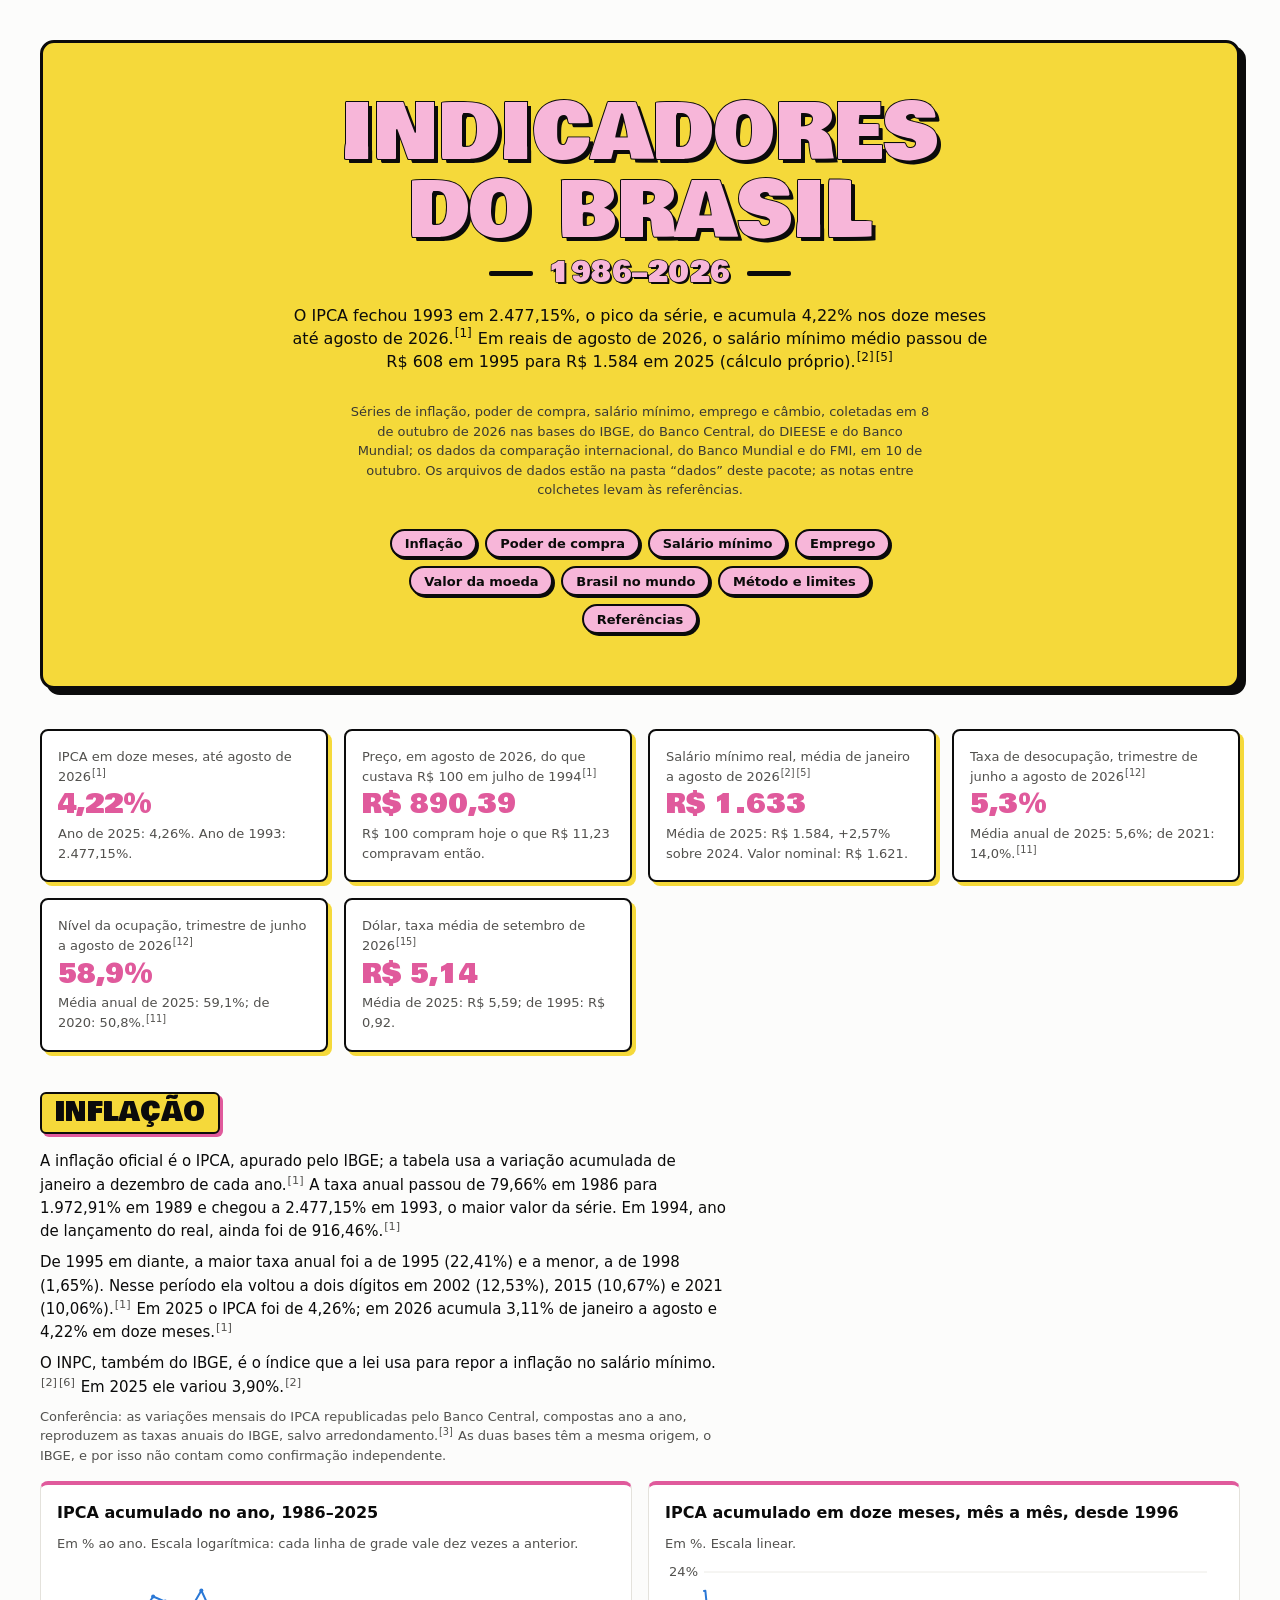
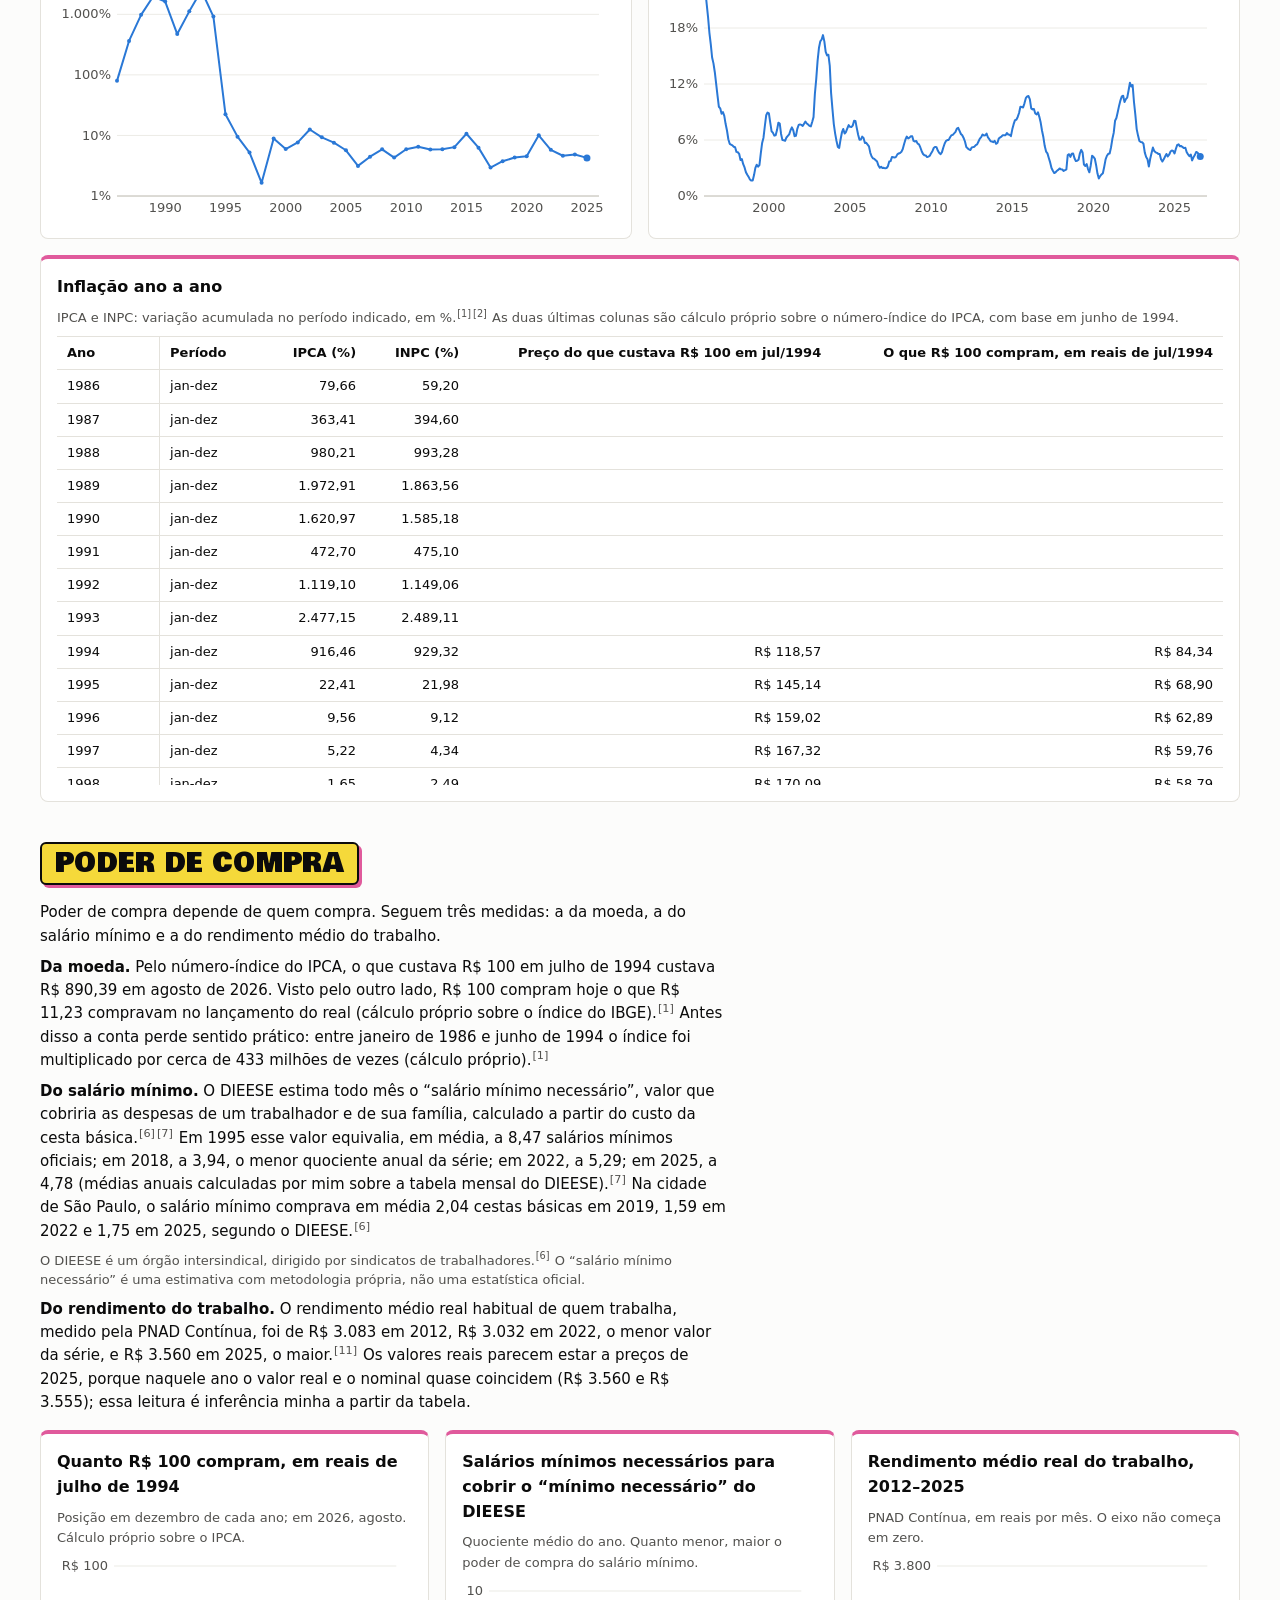
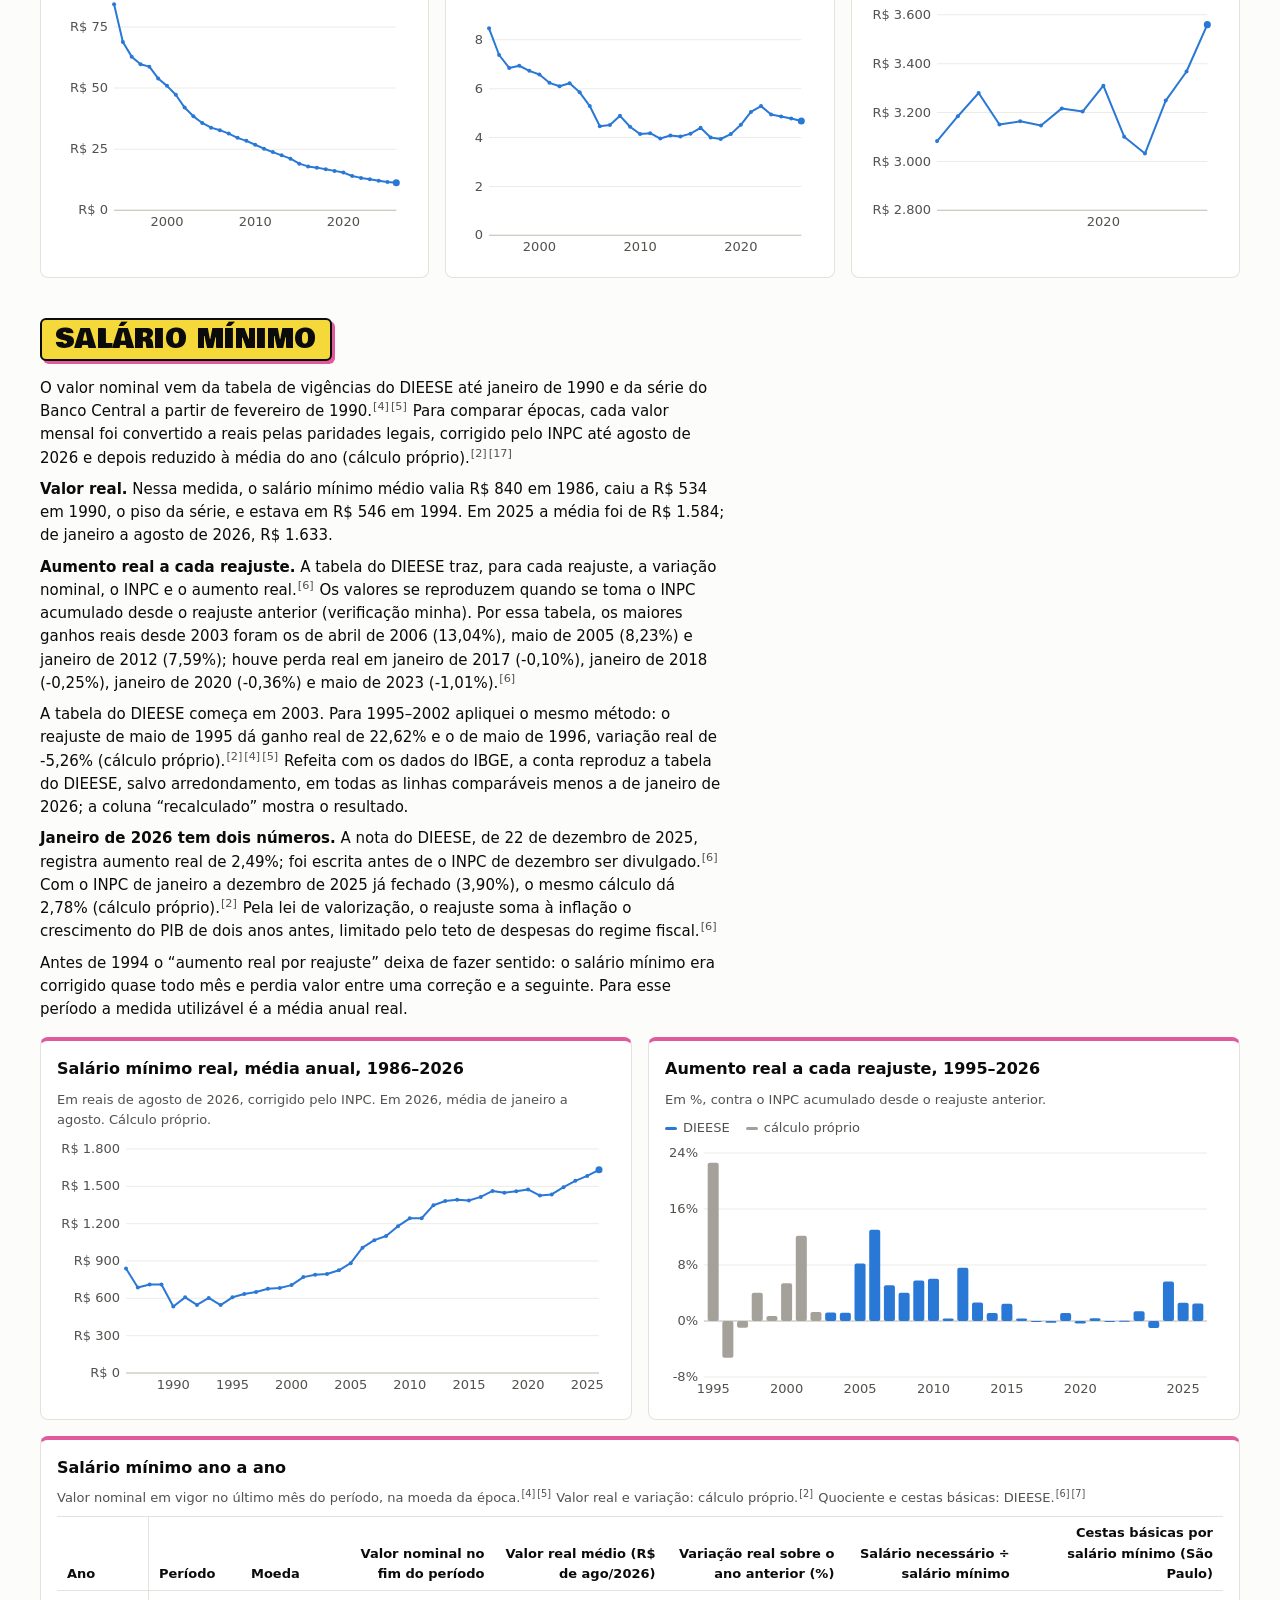
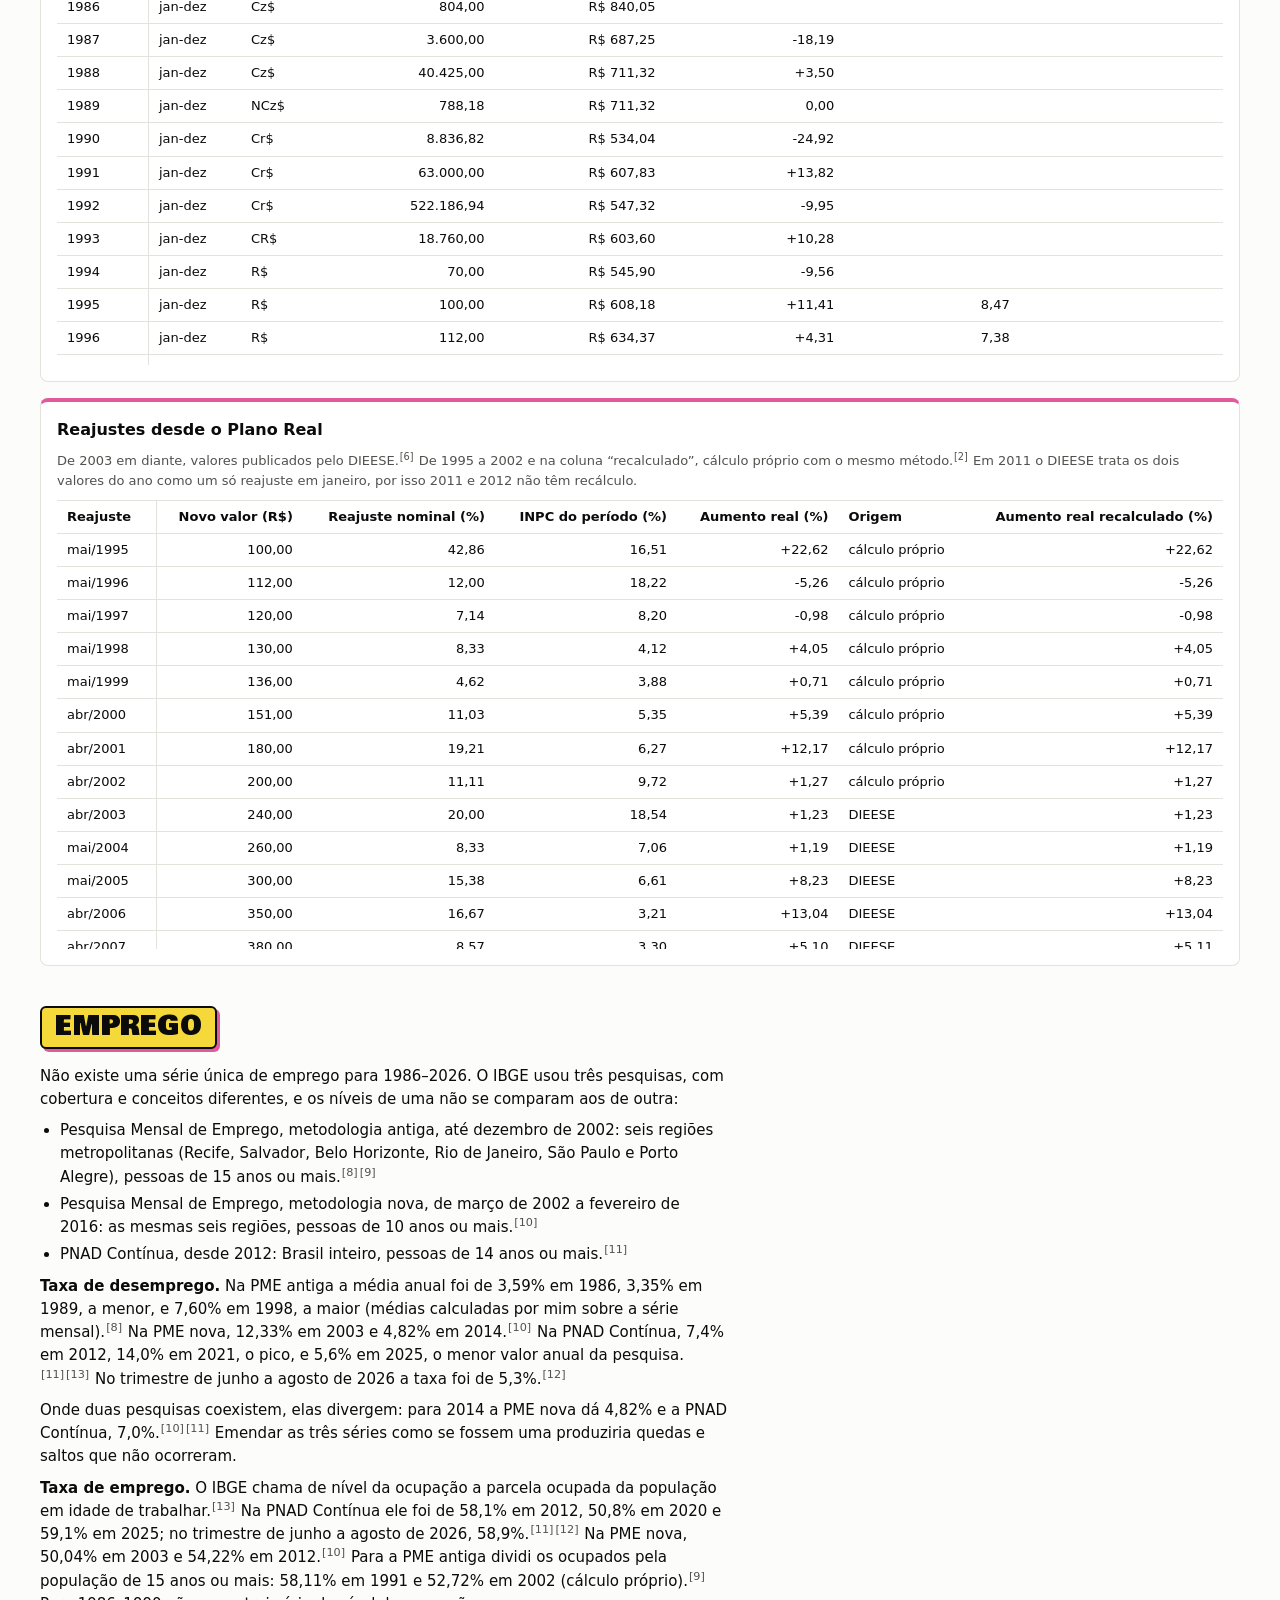
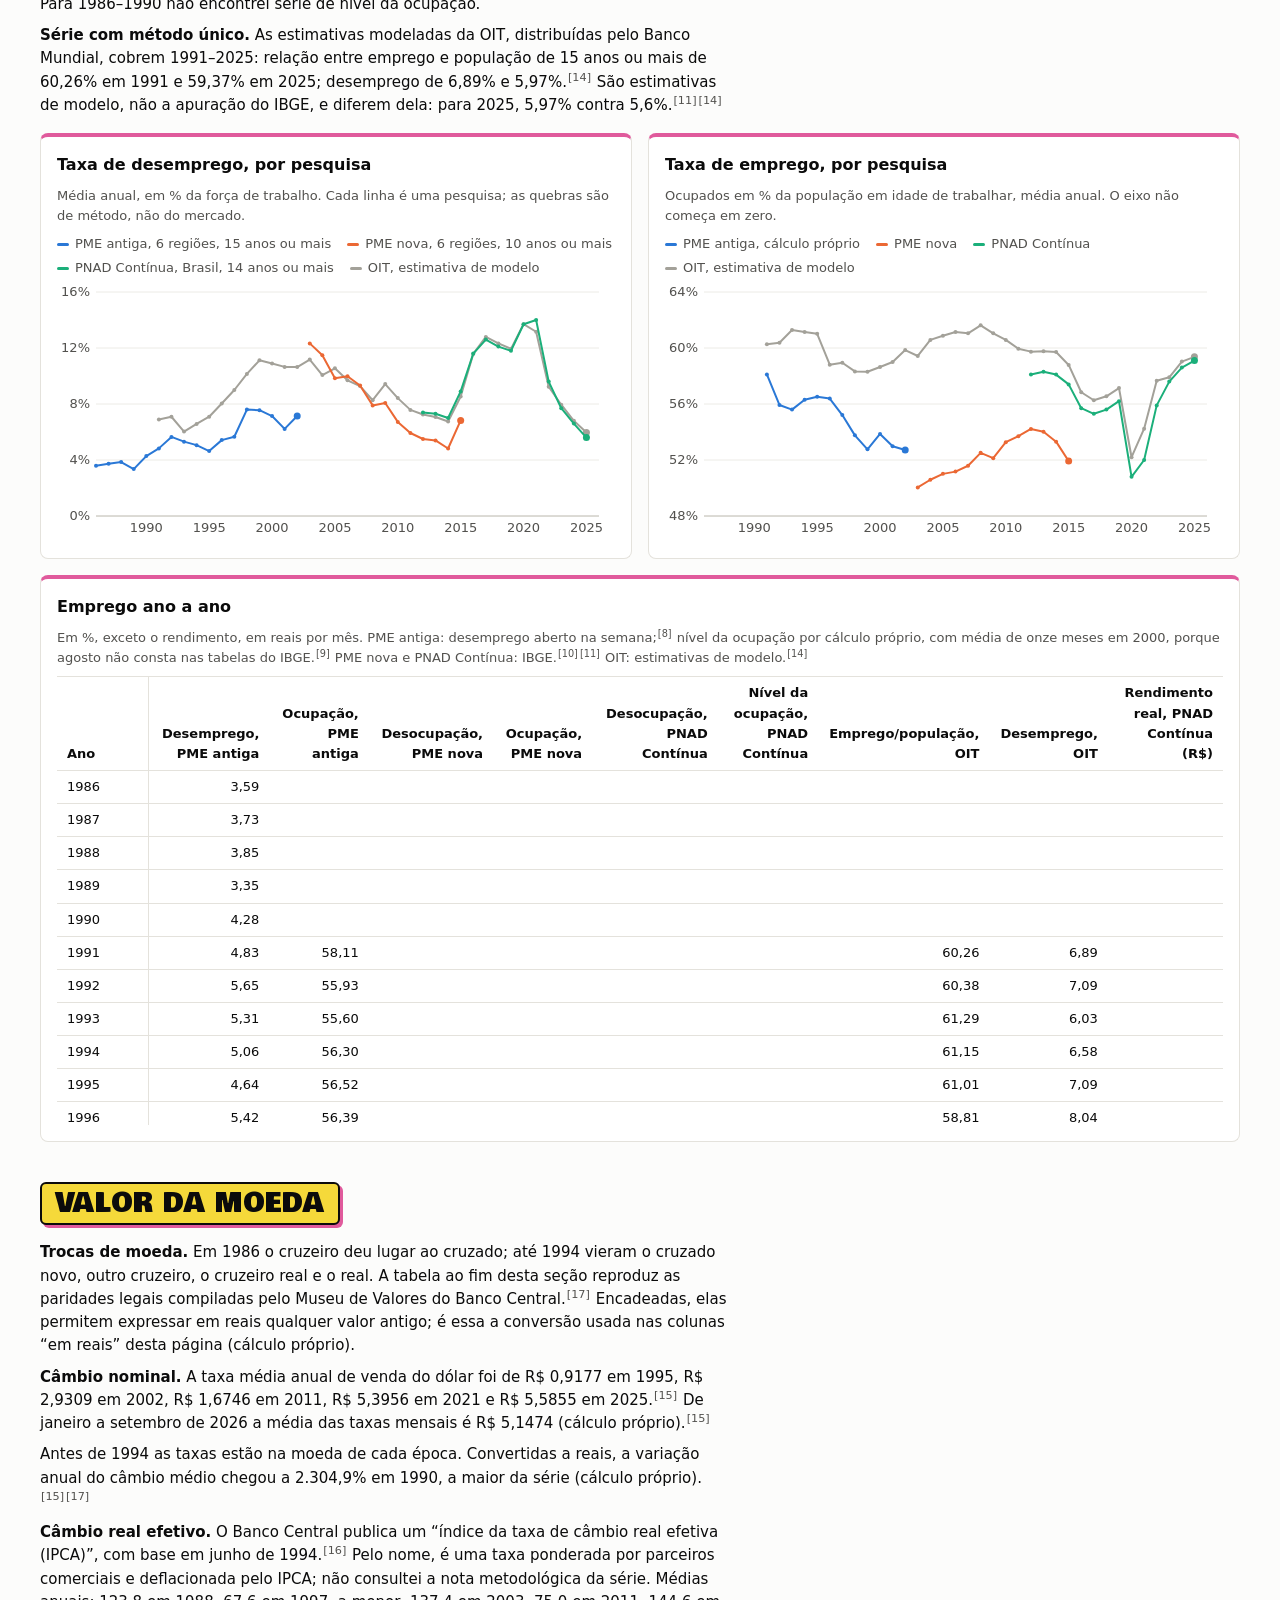
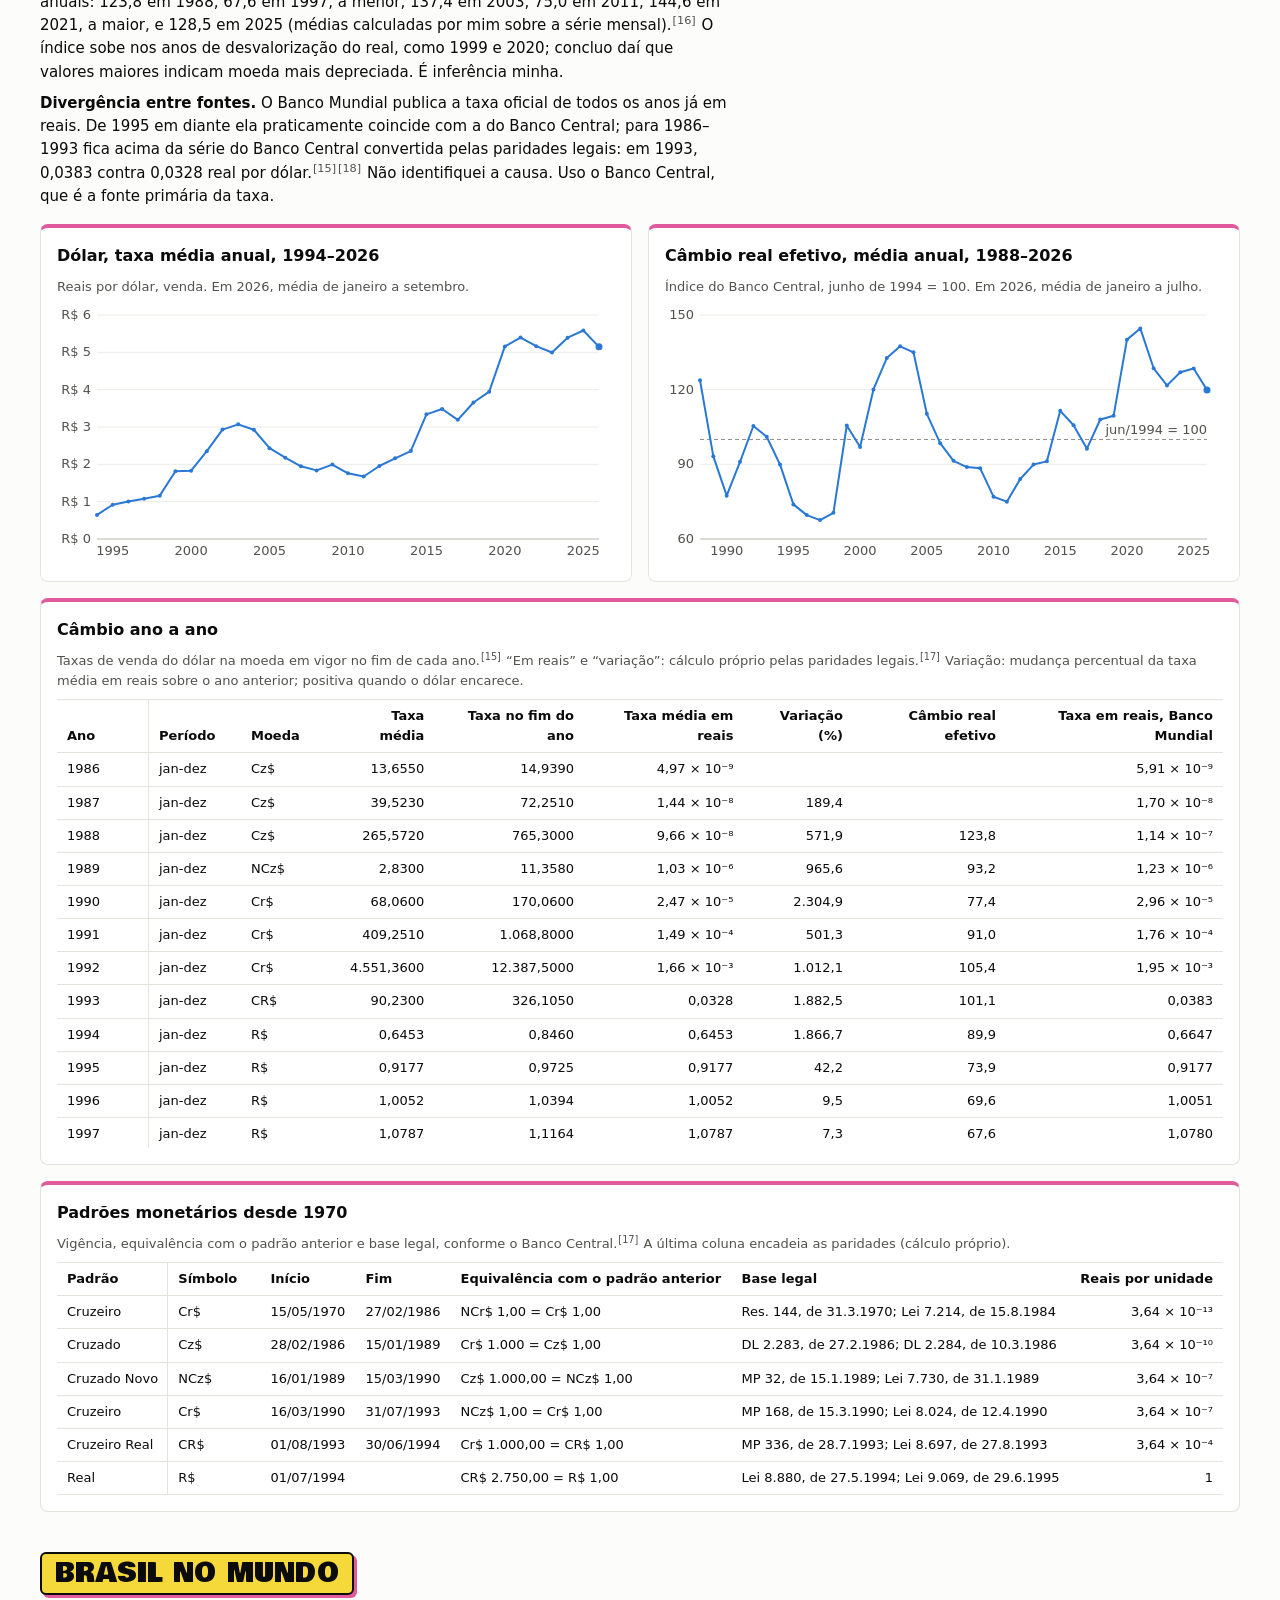
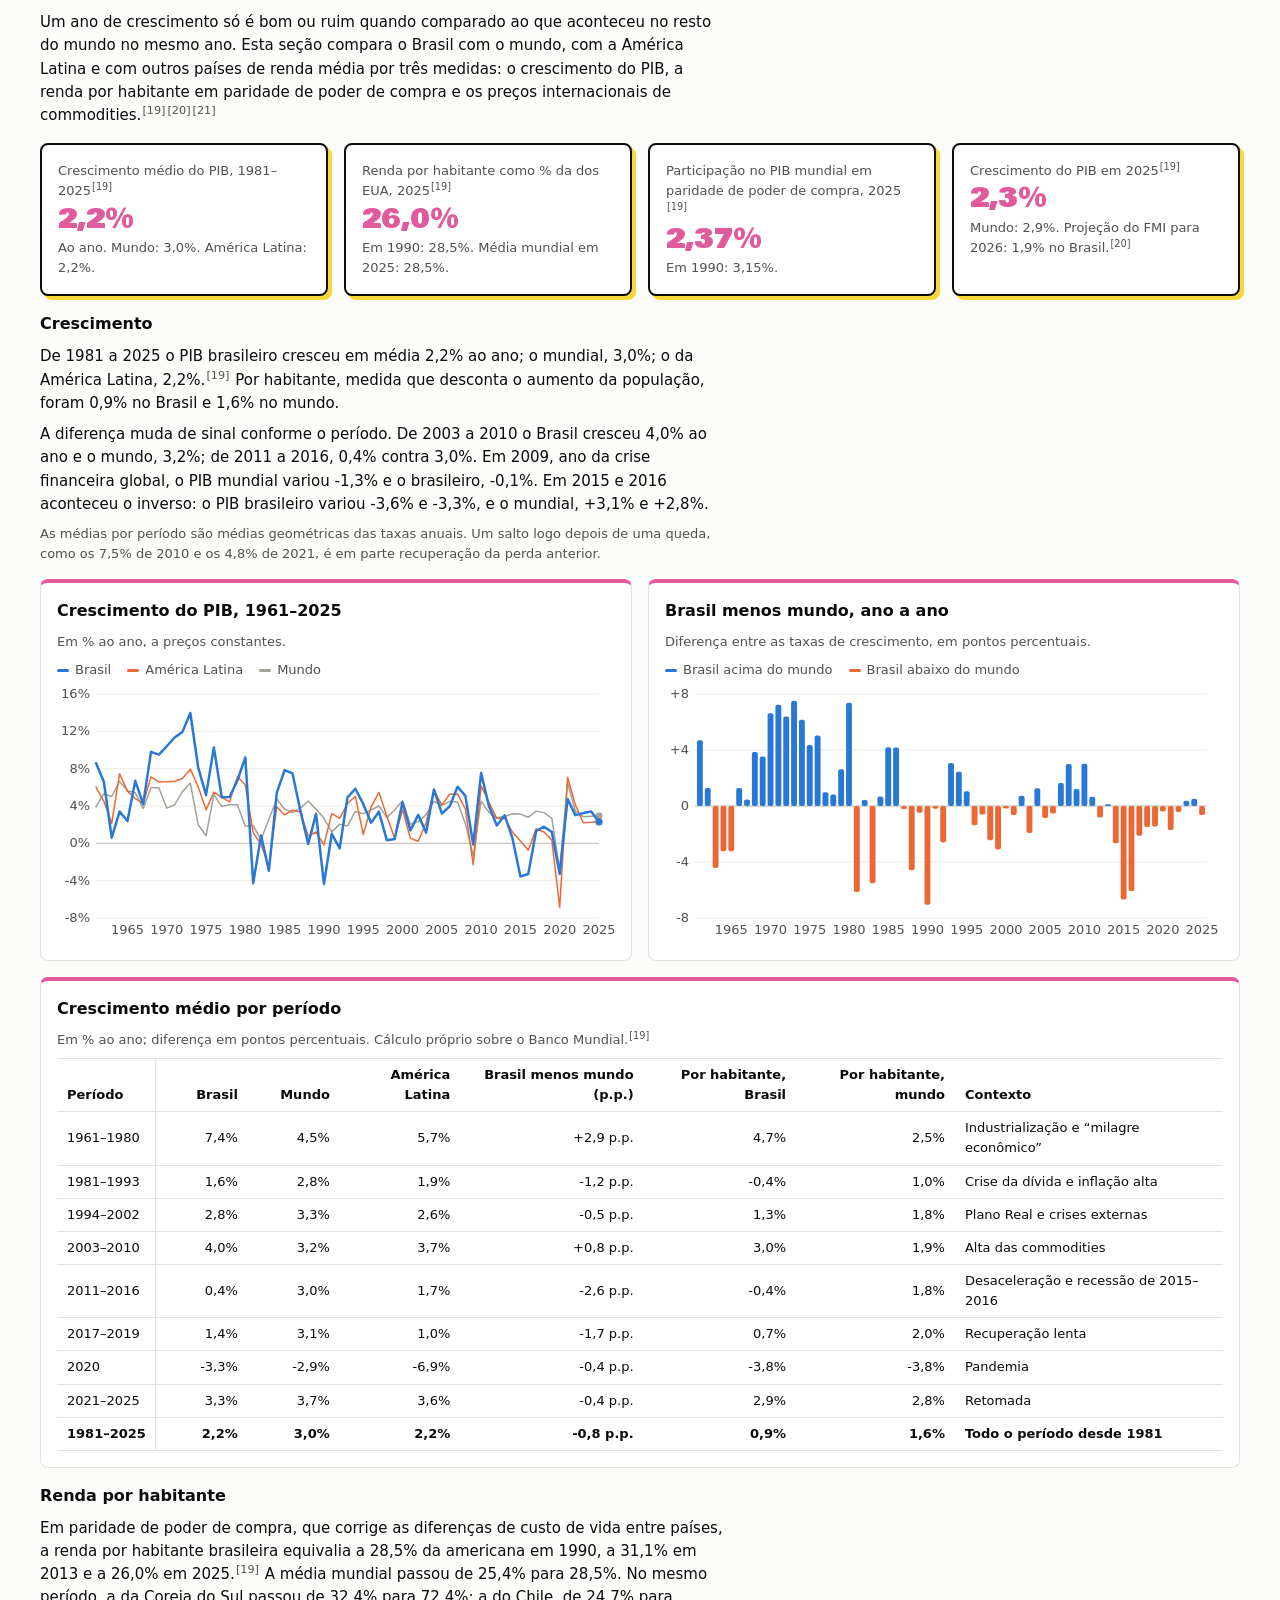
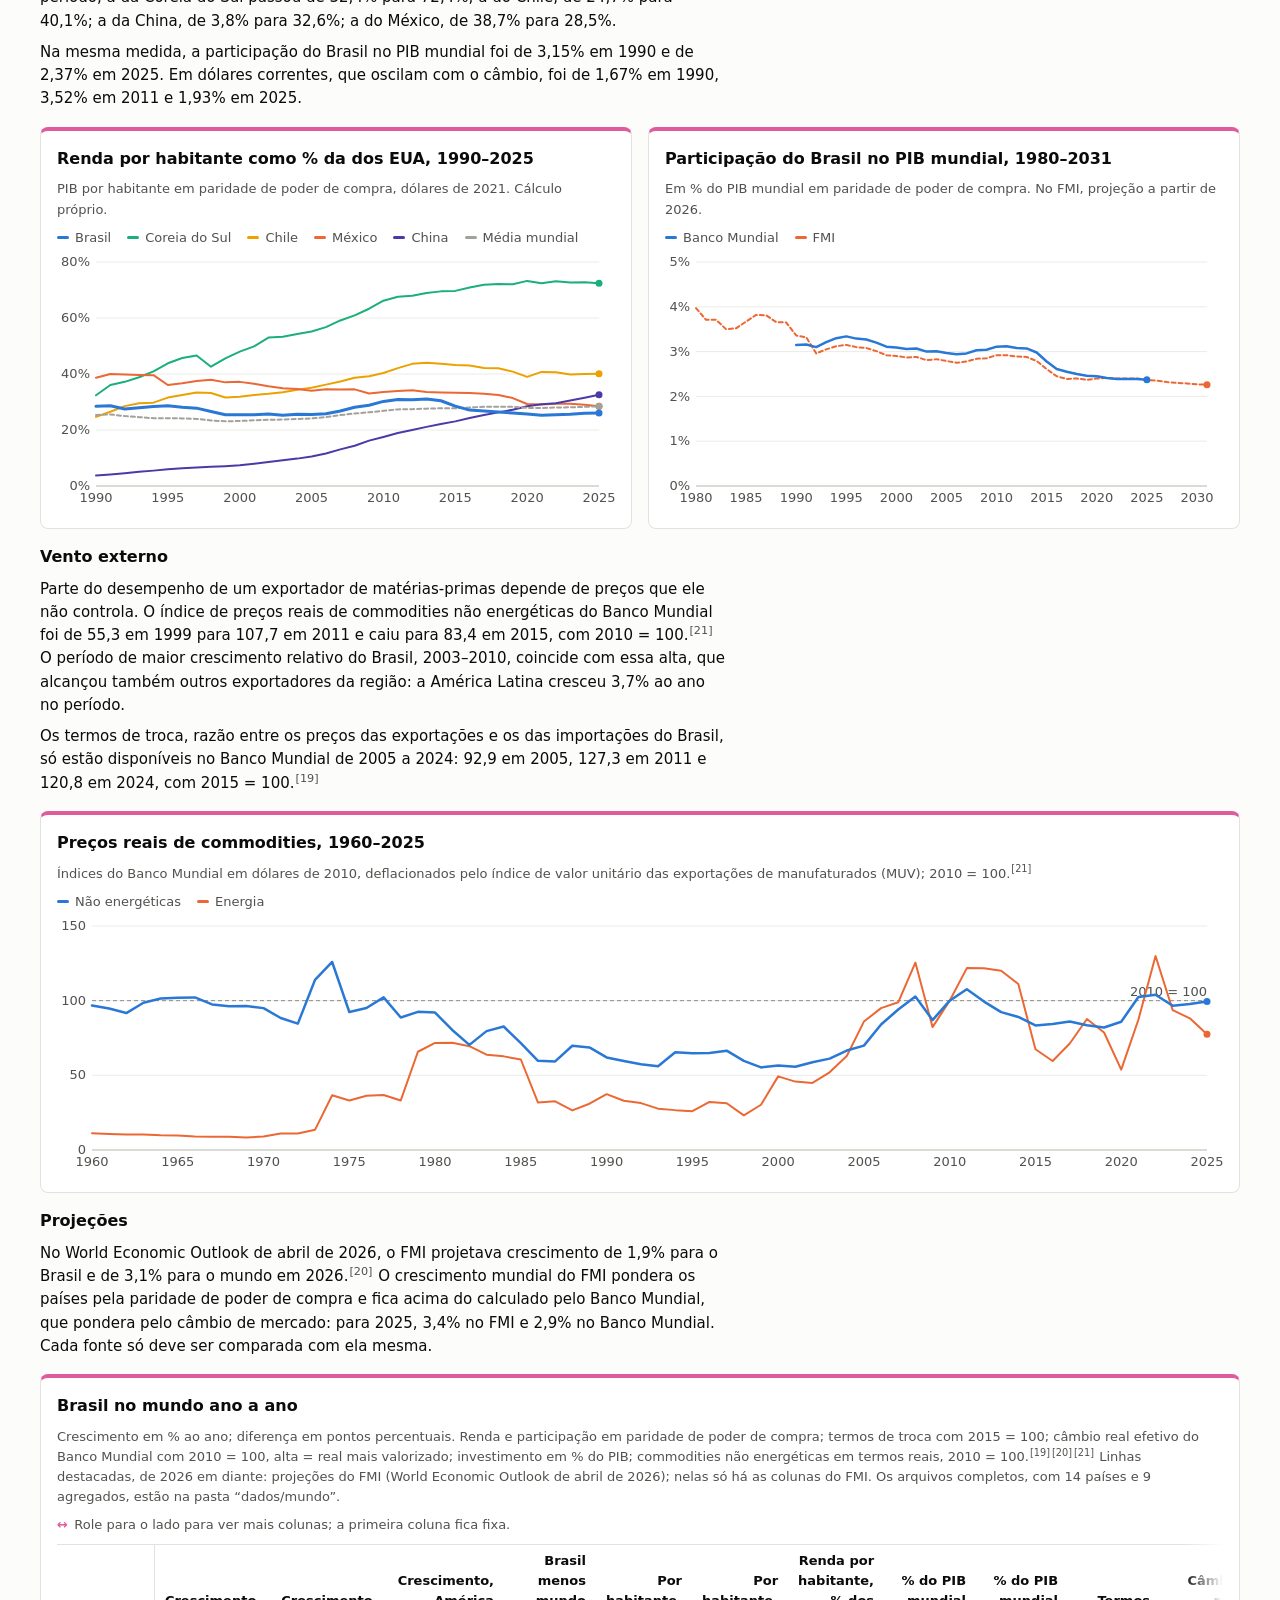
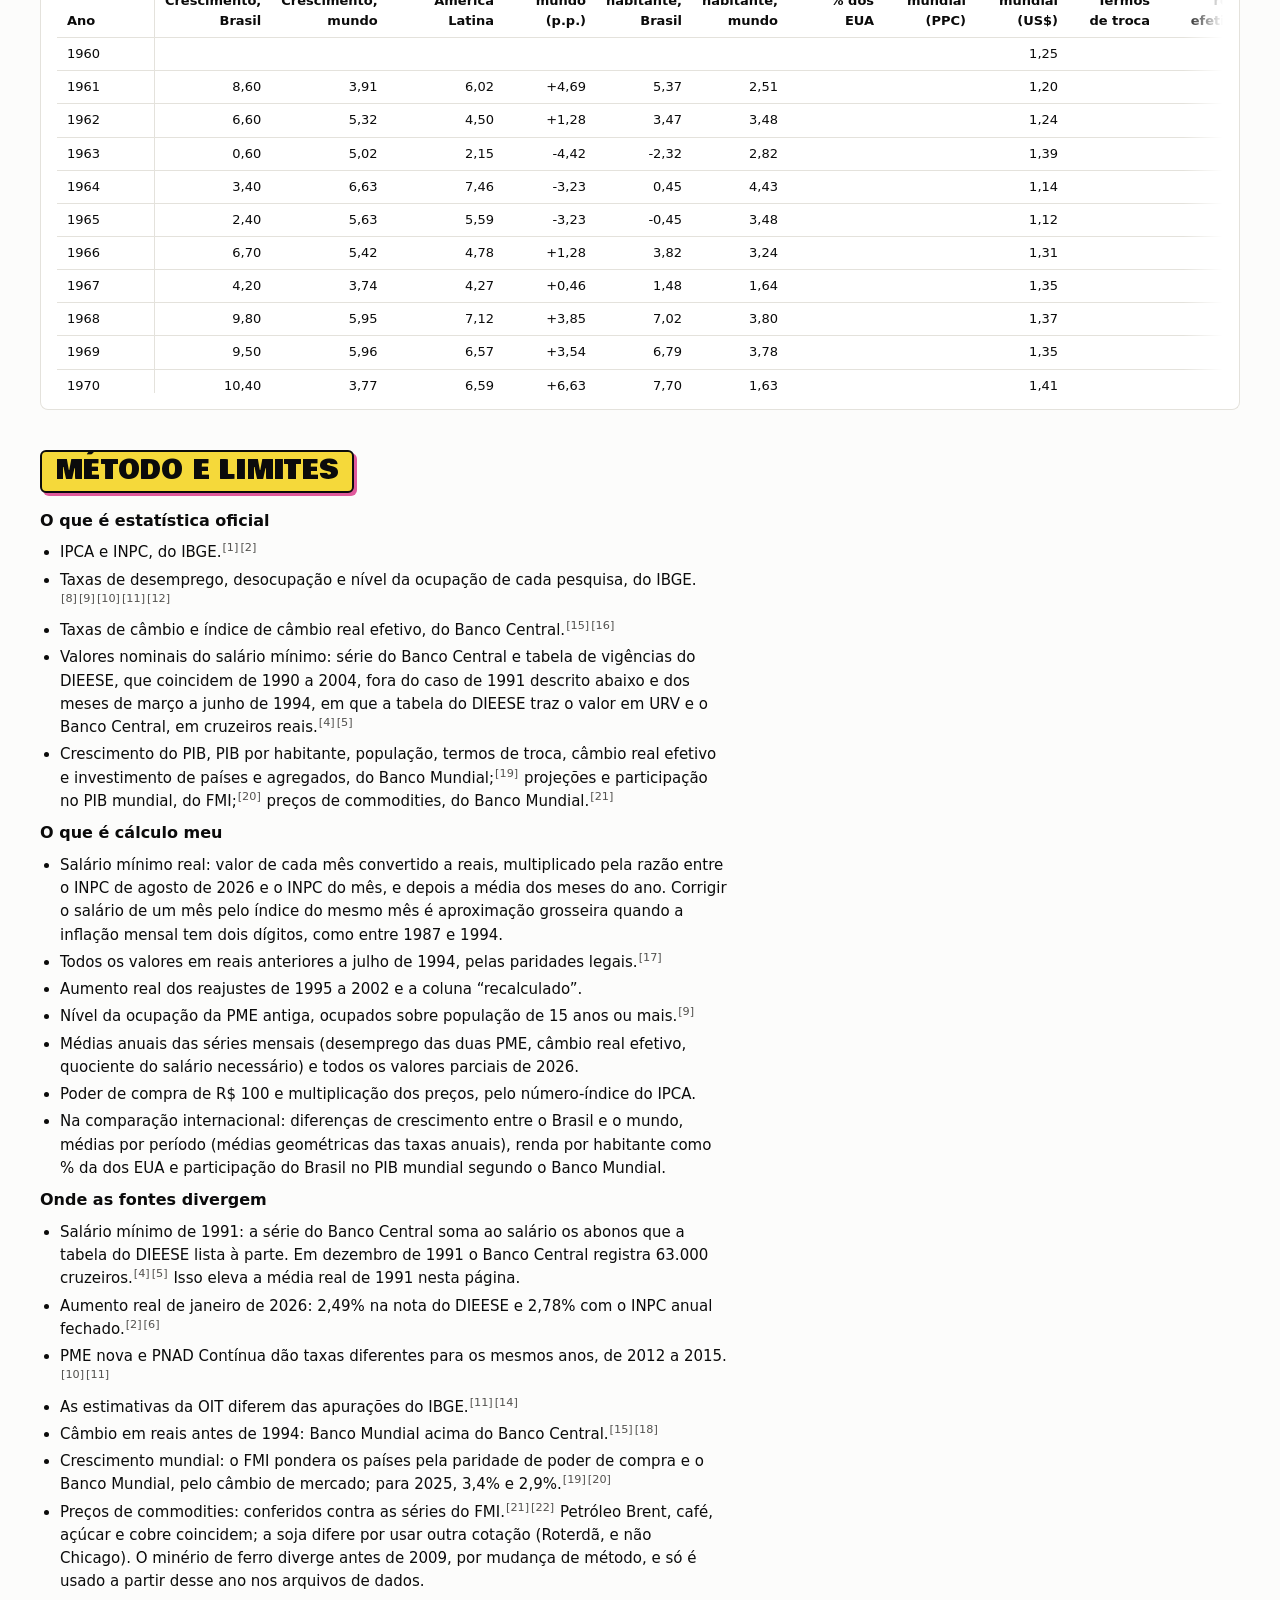
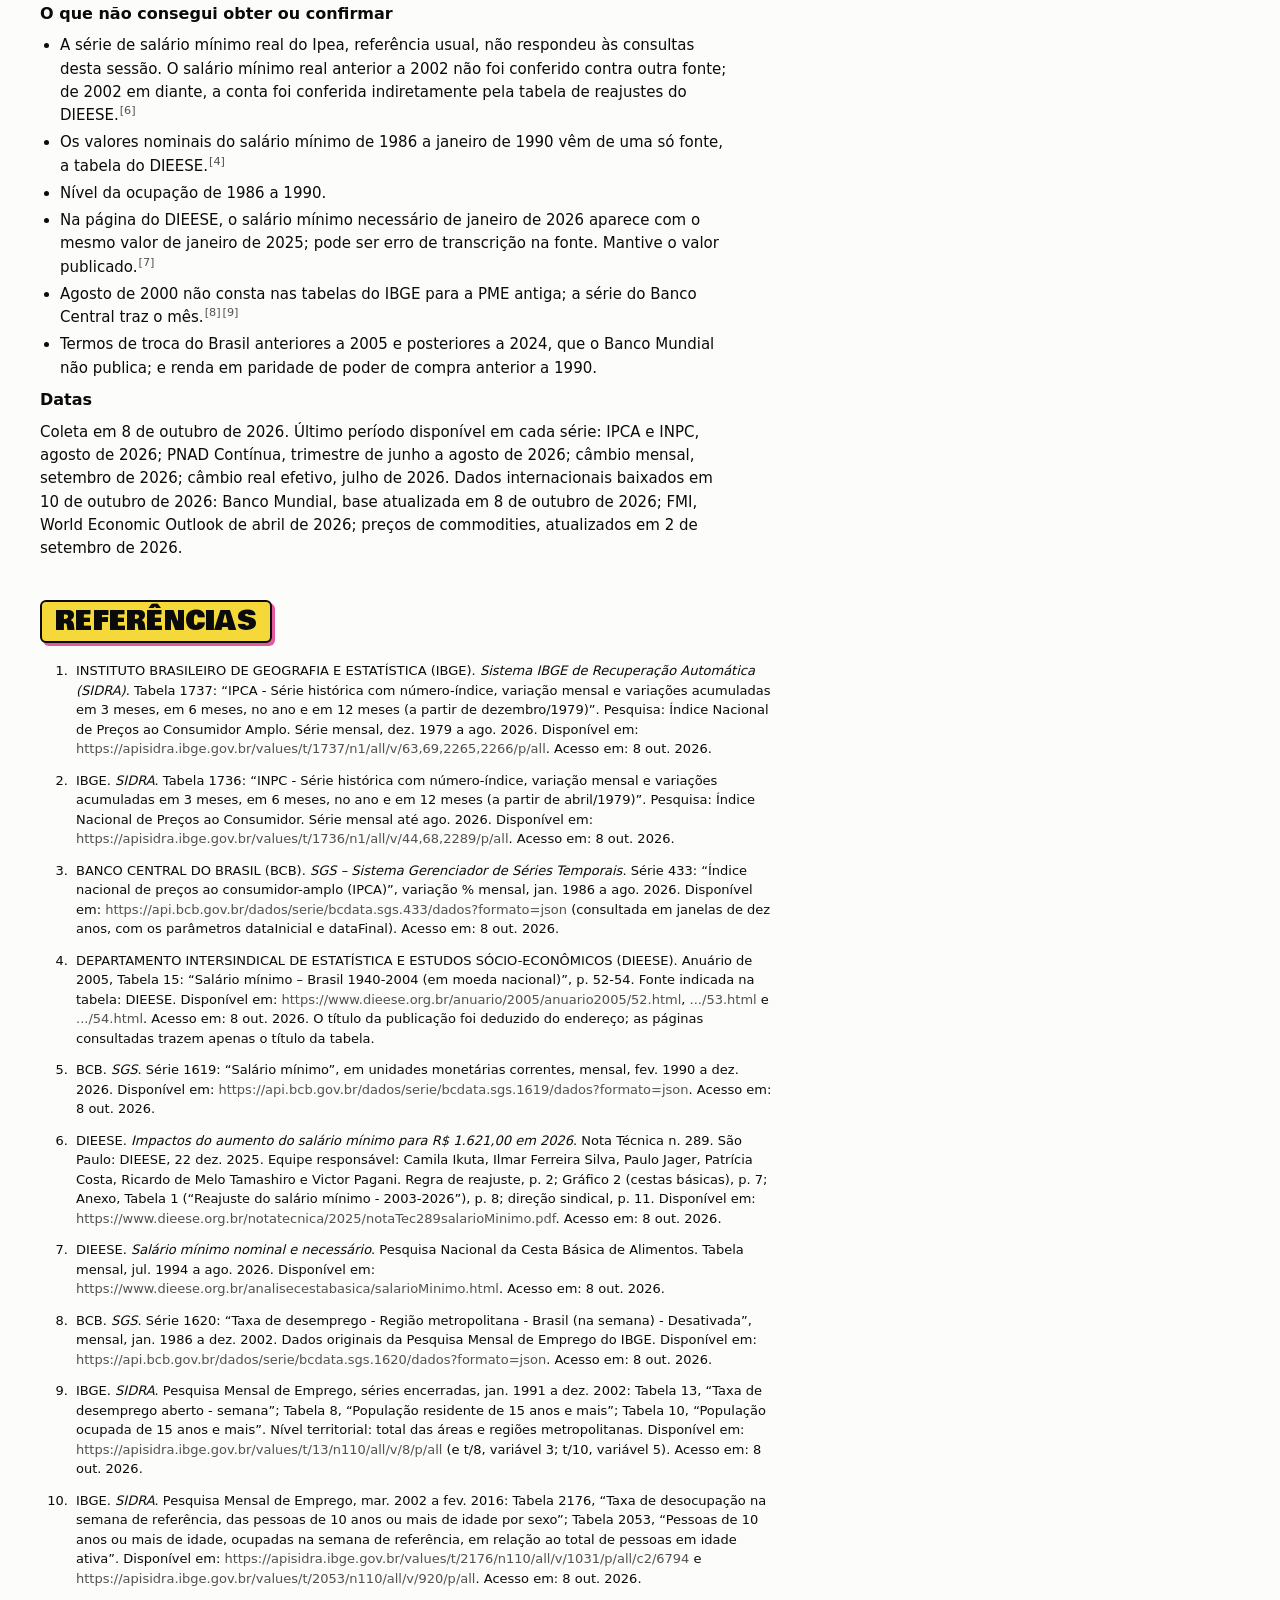
==== commit 02a18220: "Highlight IMF projection rows in the world table Co-Authored-By: Claude Opus 5.5 <noreply@anthropic." ====
--- a/index.html
+++ b/index.html
@@ -159,6 +159,13 @@
 .ib-page .v3-hint::before{content:"↔";font-weight:700;color:var(--v2-pink-strong)}
 
 .ib-page #ib-t-periodos tr[data-key="1981-2025"] > *{font-weight:var(--cds-font-weight-medium)}
+/* linhas de projeção: fundo próprio, divisa tracejada e etiqueta na coluna fixa */
+:root{--v3-proj:#fbf3cc}
+@media (prefers-color-scheme: dark){:root{--v3-proj:#33301c}}
+.ib-page .ib-table tr.ib-proj > *,.ib-page .ib-table tr.ib-proj > th:first-child{background:var(--v3-proj);color:var(--color-fg-muted)}
+.ib-page .ib-table tr.ib-proj > th:first-child{color:var(--color-fg)}
+.ib-page .ib-table tr.ib-proj-first > *{border-top:2px dashed var(--color-fg-muted)}
+.ib-page .ib-proj-tag{display:inline-block;margin-left:.4rem;padding:0 .3rem;border-radius:4px;background:var(--v2-yellow);color:var(--v2-ink);font-size:.6875rem;font-weight:700;line-height:1.5;vertical-align:1px}
 
 /* barra de navegação: no topo em telas largas, embaixo (ao alcance do polegar) no celular */
 .ib-page .v3-dock{position:fixed;left:0;right:0;top:0;z-index:20;display:flex;align-items:center;justify-content:center;gap:.5rem;background:var(--v2-yellow);color:var(--v2-ink);border-bottom:3px solid var(--v2-ink);padding:.5rem clamp(.75rem,3vw,1.5rem);transform:translateY(-110%);visibility:hidden;transition:transform .25s ease,visibility .25s}
@@ -601,7 +608,7 @@
   </div>
   <div class="ib-card">
     <h3 class="ib-card-title">Brasil no mundo ano a ano</h3>
-    <p class="ib-card-note">Crescimento em % ao ano; diferença em pontos percentuais. Renda e participação em paridade de poder de compra; termos de troca com 2015 = 100; câmbio real efetivo do Banco Mundial com 2010 = 100, alta = real mais valorizado; investimento em % do PIB; commodities não energéticas em termos reais, 2010 = 100.&#8288;<sup class="ib-sup"><button type="button" class="ib-n" data-goto="ib-ref-19" aria-label="Referência 19">[19]</button><button type="button" class="ib-n" data-goto="ib-ref-20" aria-label="Referência 20">[20]</button><button type="button" class="ib-n" data-goto="ib-ref-21" aria-label="Referência 21">[21]</button></sup> Os arquivos completos, com 14 países e 9 agregados, estão na pasta “dados/mundo”.</p>
+    <p class="ib-card-note">Crescimento em % ao ano; diferença em pontos percentuais. Renda e participação em paridade de poder de compra; termos de troca com 2015 = 100; câmbio real efetivo do Banco Mundial com 2010 = 100, alta = real mais valorizado; investimento em % do PIB; commodities não energéticas em termos reais, 2010 = 100.&#8288;<sup class="ib-sup"><button type="button" class="ib-n" data-goto="ib-ref-19" aria-label="Referência 19">[19]</button><button type="button" class="ib-n" data-goto="ib-ref-20" aria-label="Referência 20">[20]</button><button type="button" class="ib-n" data-goto="ib-ref-21" aria-label="Referência 21">[21]</button></sup> Linhas destacadas, de 2026 em diante: projeções do FMI (World Economic Outlook de abril de 2026); nelas só há as colunas do FMI. Os arquivos completos, com 14 países e 9 agregados, estão na pasta “dados/mundo”.</p>
     <div class="ib-scroll">
       <table class="ib-table" id="ib-t-mundo" data-source="brasil_no_mundo" data-row-key="ano">
         <thead><tr>
@@ -833,17 +840,21 @@
   ['ib-t-emprego', 'emprego', 'ano', [['ano', 'text', 'l'], ['desemprego_pme_antiga', 'num2'], ['ocupacao_pme_antiga', 'num2'], ['desocupacao_pme_nova', 'num2'], ['ocupacao_pme_nova', 'num2'], ['desocupacao_pnadc', 'num1'], ['ocupacao_pnadc', 'num1'], ['emprego_pop_oit', 'num2'], ['desemprego_oit', 'num2'], ['rendimento_real_pnadc', 'int']]],
   ['ib-t-cambio', 'cambio', 'ano', [['ano', 'text', 'l'], ['periodo', 'text', 'l'], ['moeda', 'text', 'l'], ['cambio_medio', 'num4'], ['cambio_fim', 'num4'], ['cambio_medio_reais', 'rate'], ['variacao', 'num1'], ['cambio_real_efetivo', 'num1'], ['cambio_reais_banco_mundial', 'rate']]],
   ['ib-t-periodos', 'periodos_mundo', 'periodo', [['rotulo', 'text', 'l'], ['brasil', 'pct1'], ['mundo', 'pct1'], ['al', 'pct1'], ['dif', 'pp'], ['pc_brasil', 'pct1'], ['pc_mundo', 'pct1'], ['contexto', 'text', 'l ib-wrap']]],
-  ['ib-t-mundo', 'brasil_no_mundo', 'ano', [['ano', 'text', 'l'], ['crescimento_brasil', 'num2'], ['crescimento_mundo', 'num2'], ['crescimento_america_latina', 'num2'], ['diferenca_mundo_pp', 'snum2'], ['crescimento_pc_brasil', 'num2'], ['crescimento_pc_mundo', 'num2'], ['pib_pc_ppc_pct_eua', 'num1'], ['participacao_pib_mundial_ppc', 'num2'], ['participacao_pib_mundial_usd', 'num2'], ['termos_troca', 'num1'], ['cambio_real_efetivo', 'num1'], ['investimento_pct_pib', 'num1'], ['indice_commodities_nao_energia_real', 'num1'], ['crescimento_brasil_fmi', 'num1'], ['crescimento_mundo_fmi', 'num1'], ['fmi_projecao', 'text', 'l']]],
+  ['ib-t-mundo', 'brasil_no_mundo', 'ano', [['ano', 'text', 'l'], ['crescimento_brasil', 'num2'], ['crescimento_mundo', 'num2'], ['crescimento_america_latina', 'num2'], ['diferenca_mundo_pp', 'snum2'], ['crescimento_pc_brasil', 'num2'], ['crescimento_pc_mundo', 'num2'], ['pib_pc_ppc_pct_eua', 'num1'], ['participacao_pib_mundial_ppc', 'num2'], ['participacao_pib_mundial_usd', 'num2'], ['termos_troca', 'num1'], ['cambio_real_efetivo', 'num1'], ['investimento_pct_pib', 'num1'], ['indice_commodities_nao_energia_real', 'num1'], ['crescimento_brasil_fmi', 'num1'], ['crescimento_mundo_fmi', 'num1'], ['fmi_projecao', 'text', 'l']], { proj: 'fmi_projecao' }],
   ['ib-t-moedas', 'moedas', 'inicio', [['padrao', 'text', 'l'], ['simbolo', 'text', 'l'], ['inicio', 'date', 'l'], ['fim', 'date', 'l'], ['equivalencia', 'text', 'l ib-wrap'], ['base_legal', 'text', 'l ib-wrap'], ['reais_por_unidade', 'tiny']]],
 ];
 function drawTables() {
-  TABLES.forEach(([tid, id, key, cols]) => {
+  TABLES.forEach(([tid, id, key, cols, opt]) => {
     const body = page.querySelector('#' + tid + ' tbody');
     const rows = rowsOf(id);
     if (!rows) { body.replaceChildren(); return; }
+    let prevProj = false;
     body.replaceChildren(...rows.map((r) => {
       const tr = document.createElement('tr');
       tr.setAttribute('data-key', String(r[key]));
+      const proj = !!(opt && opt.proj && r[opt.proj] === 'sim');
+      if (proj) tr.className = prevProj ? 'ib-proj' : 'ib-proj ib-proj-first';
+      prevProj = proj;
       cols.forEach(([field, fmt, cls], i) => {
         const td = document.createElement(i === 0 ? 'th' : 'td');
         if (i === 0) td.setAttribute('scope', 'row');
@@ -852,6 +863,11 @@
         const isText = fmt === 'text' || fmt === 'date';
         const val = isText ? (raw === null || raw === undefined ? '' : String(raw)) : num(raw);
         td.textContent = val === null || val === '' ? '' : F[fmt](val);
+        if (i === 0 && proj) {
+          const tag = document.createElement('span');
+          tag.className = 'ib-proj-tag'; tag.textContent = 'proj.';
+          td.appendChild(tag);
+        }
         tr.appendChild(td);
       });
       return tr;
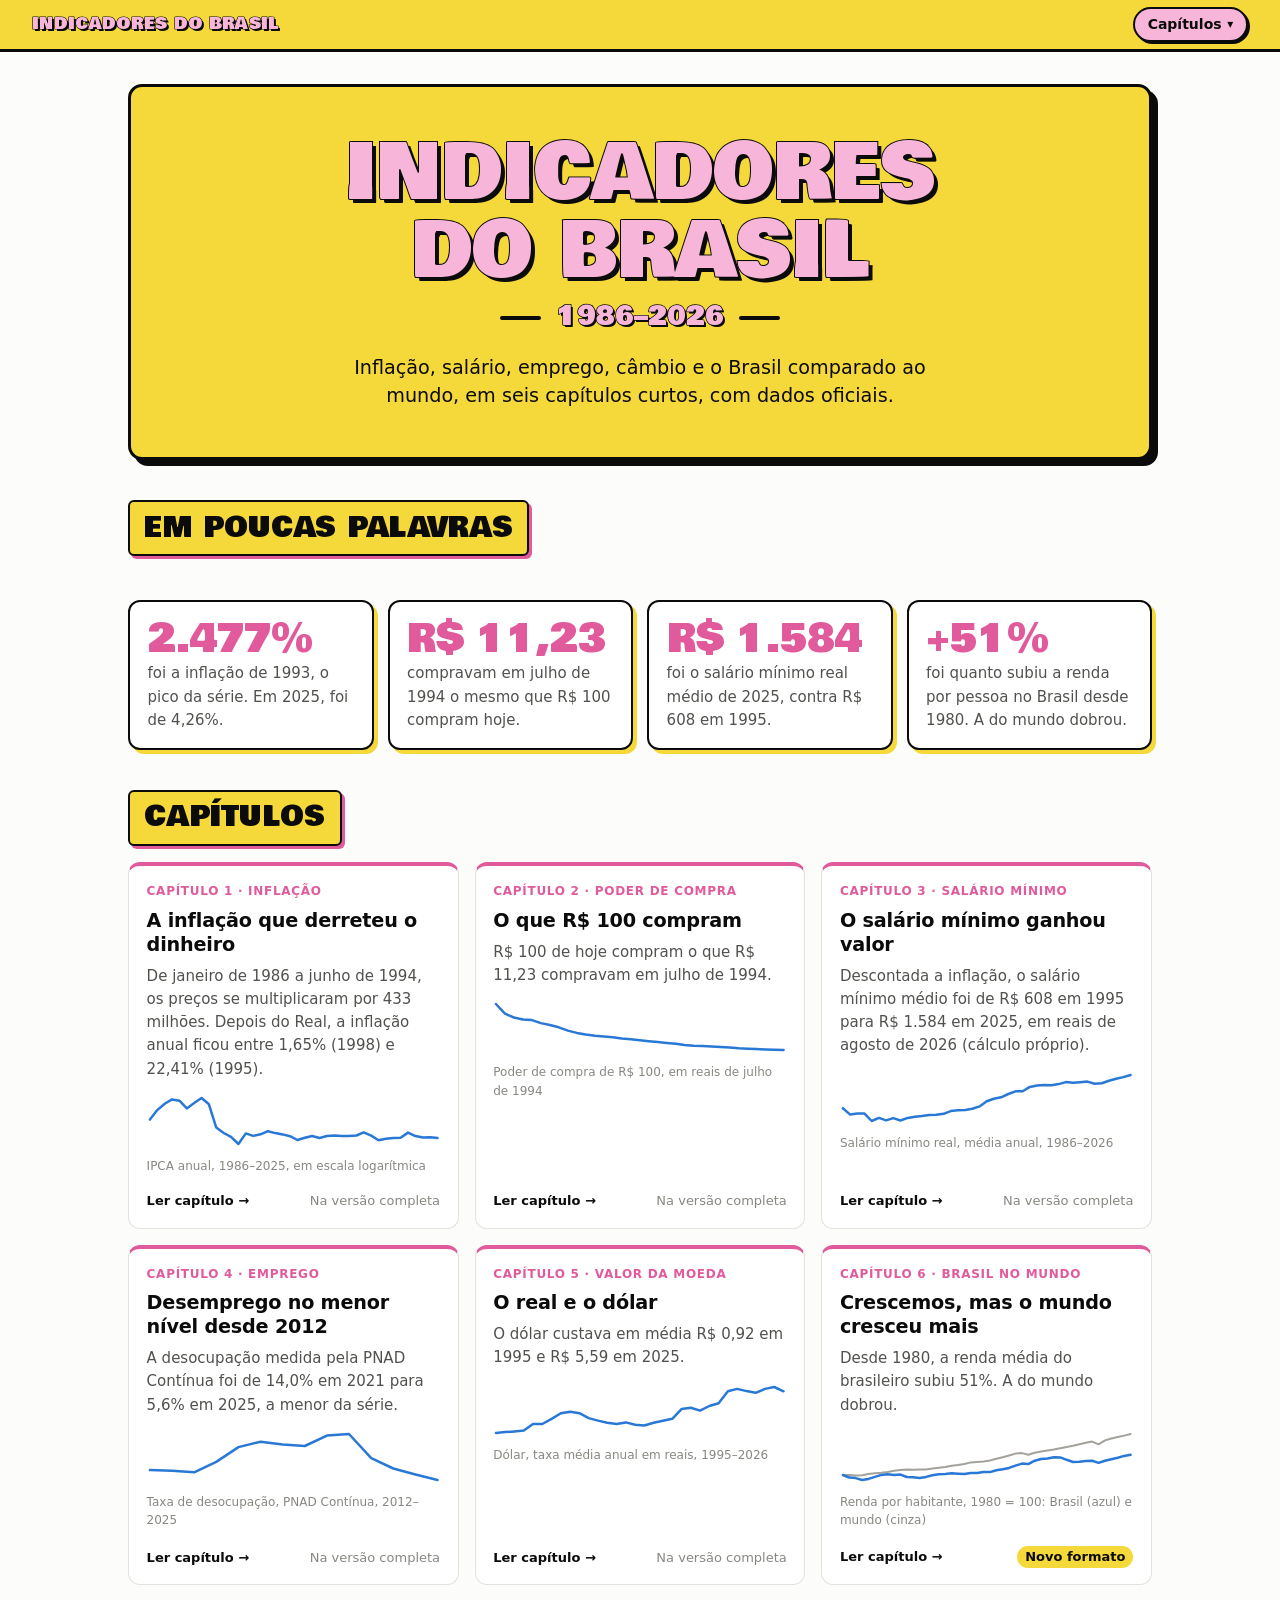
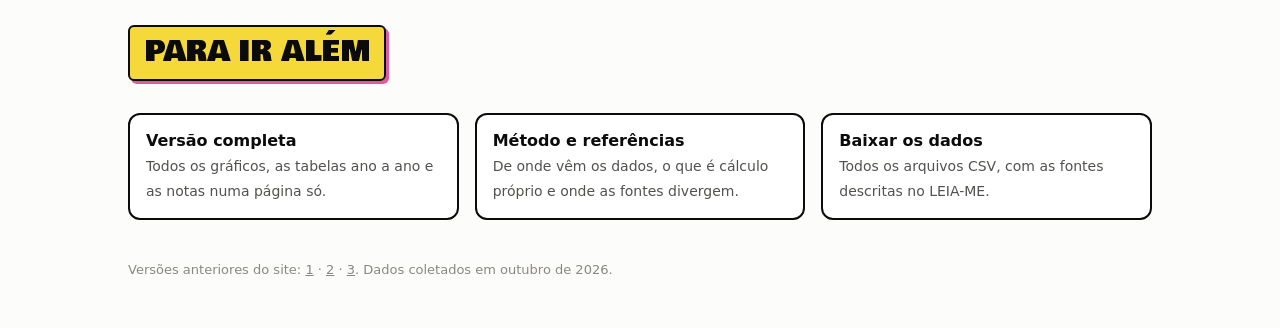
==== commit 342ce2f4: "Split the site into a home page and chapter pages The home page (index.html) now carries headline nu" ====
--- a/index.html
+++ b/index.html
@@ -4,1245 +4,68 @@
 <meta charset="utf-8">
 <meta name="viewport" content="width=device-width, initial-scale=1, viewport-fit=cover">
 <title>Indicadores do Brasil 1986–2026</title>
-<meta name="description" content="Inflação, poder de compra, salário mínimo, emprego, câmbio e o Brasil comparado ao mundo, de 1986 a 2026.">
+<meta name="description" content="Inflação, poder de compra, salário mínimo, emprego, câmbio e o Brasil comparado ao mundo, de 1986 a 2026, em capítulos curtos.">
 <meta property="og:type" content="website">
 <meta property="og:site_name" content="Indicadores do Brasil">
 <meta property="og:title" content="Indicadores do Brasil 1986–2026">
-<meta property="og:description" content="Inflação, poder de compra, salário mínimo, emprego, câmbio e o Brasil comparado ao mundo, de 1986 a 2026.">
+<meta property="og:description" content="Inflação, poder de compra, salário mínimo, emprego, câmbio e o Brasil comparado ao mundo, de 1986 a 2026, em capítulos curtos.">
 <meta property="og:url" content="https://guitorte.github.io/brasil/">
 <meta property="og:locale" content="pt_BR">
 <meta property="og:image" content="https://guitorte.github.io/brasil/preview.jpg">
-<meta property="og:image:secure_url" content="https://guitorte.github.io/brasil/preview.jpg">
 <meta property="og:image:type" content="image/jpeg">
 <meta property="og:image:width" content="1376">
 <meta property="og:image:height" content="768">
 <meta property="og:image:alt" content="Indicadores do Brasil, 1986–2026">
 <meta name="twitter:card" content="summary_large_image">
-<meta name="twitter:title" content="Indicadores do Brasil 1986–2026">
-<meta name="twitter:description" content="Inflação, poder de compra, salário mínimo, emprego, câmbio e o Brasil comparado ao mundo, de 1986 a 2026.">
 <meta name="twitter:image" content="https://guitorte.github.io/brasil/preview.jpg">
-
-<style>
-:root{
-  color-scheme:light;
-  --color-bg:#fcfcfb; --color-panel:#ffffff; --color-fg:#0b0b0b; --color-fg-muted:#52514e; --color-border-line:#e4e2dc; --color-bad:#d03b3b;
-  --cds-text-secondary:#52514e; --cds-border:#d9d7d0; --cds-surface-popover:#ffffff; --cds-shadow-popover:0 4px 16px rgba(0,0,0,.12);
-  --cds-chart-grid:#ecebe6; --cds-chart-axis:#c2c0b8; --cds-chart-reference:#8f8d85; --cds-chart-muted:#a3a199;
-  --series-1:#2a78d6; --series-2:#eb6834; --series-3:#1baf7a; --series-4:#eda100; --series-5:#e87ba4; --series-6:#008300; --series-7:#4a3aa7; --series-8:#e34948;
-  --cds-radius:8px; --cds-pad-xs:.25rem; --cds-pad-sm:.5rem; --cds-pad-md:.75rem; --cds-pad-lg:1rem;
-  --cds-gap-xs:.25rem; --cds-gap-sm:.5rem; --cds-gap-md:1rem; --cds-gap-xl:2.5rem;
-  --cds-font-size-caption:.8125rem; --cds-font-size-body:.9375rem; --cds-font-size-heading:1rem; --cds-font-size-title:1.625rem;
-  --cds-font-weight-medium:600; --cds-dur-slow:.3s;
-  --font-anthropic-sans:system-ui,-apple-system,"Segoe UI",Roboto,"Helvetica Neue",Arial,sans-serif;
-  --font-anthropic-serif:Georgia,"Iowan Old Style","Times New Roman",serif;
-}
-@media (prefers-color-scheme: dark){
-  :root{
-    color-scheme:dark;
-    --color-bg:#1a1a19; --color-panel:#232321; --color-fg:#ffffff; --color-fg-muted:#c3c2b7; --color-border-line:#383835; --color-bad:#e66767;
-    --cds-text-secondary:#c3c2b7; --cds-border:#45453f; --cds-surface-popover:#2c2c29; --cds-shadow-popover:0 4px 16px rgba(0,0,0,.5);
-    --cds-chart-grid:#30302d; --cds-chart-axis:#55554f; --cds-chart-reference:#8a8980; --cds-chart-muted:#77766e;
-    --series-1:#3987e5; --series-2:#d95926; --series-3:#199e70; --series-4:#c98500; --series-5:#d55181; --series-6:#008300; --series-7:#9085e9; --series-8:#e66767;
-  }
-}
-html{-webkit-text-size-adjust:100%}
-body{margin:0;background:var(--color-bg);color:var(--color-fg)}
-#dash-root{padding:clamp(1rem,4vw,2.5rem)}
-[hidden]{display:none!important}
-@media print{
-  #dash-root{padding:0}
-  .ib-page .ib-nav{display:none}
-  .ib-page .ib-scroll{max-height:none;overflow:visible}
-  .ib-page .ib-card,.ib-page .ib-tile{break-inside:avoid}
-  .ib-page .ib-table thead th{position:static}
-}
-</style>
 <link rel="preconnect" href="https://fonts.googleapis.com">
 <link rel="preconnect" href="https://fonts.gstatic.com" crossorigin>
 <link rel="stylesheet" href="https://fonts.googleapis.com/css2?family=Bowlby+One&display=swap">
+<link rel="stylesheet" href="assets/estilo.css">
+<script>
+  // Links antigos para seções da página única (#ib-...) continuam funcionando na versão completa.
+  if (/^#ib-/.test(location.hash)) location.replace('v3.html' + location.hash);
+</script>
 </head>
 <body>
-<div id="dash-root">
+<header class="bar">
+  <a class="brand" href="./">INDICADORES DO BRASIL</a>
+  <details class="menu"><summary>Capítulos</summary><nav aria-label="Capítulos"><a href="v3.html#ib-inflacao"><b>1</b>Inflação</a><a href="v3.html#ib-poder"><b>2</b>Poder de compra</a><a href="v3.html#ib-salario"><b>3</b>Salário mínimo</a><a href="v3.html#ib-emprego"><b>4</b>Emprego</a><a href="v3.html#ib-moeda"><b>5</b>Valor da moeda</a><a href="mundo/"><b>6</b>Brasil no mundo</a><hr><a href="./">Página inicial</a><a href="v3.html">Versão completa</a></nav></details>
+  <div class="progress" aria-hidden="true"><span></span></div>
+</header>
+<main class="wrap">
+  <section class="capa">
+    <h1><span>Indicadores</span> <span>do Brasil</span></h1>
+    <div class="anos">1986–2026</div>
+    <p>Inflação, salário, emprego, câmbio e o Brasil comparado ao mundo, em seis capítulos curtos, com dados oficiais.</p>
+  </section>
 
-<style>
-.ib-page{max-width:76rem;margin-inline:auto;font-family:var(--font-anthropic-sans);color:var(--color-fg);font-size:var(--cds-font-size-body);line-height:1.55;display:flex;flex-direction:column;gap:var(--cds-gap-xl);font-variant-numeric:tabular-nums}
-.ib-page .ib-head{display:flex;flex-direction:column;gap:var(--cds-gap-sm)}
-.ib-page .ib-title{font-family:var(--font-anthropic-serif);font-weight:400;font-size:var(--cds-font-size-title);line-height:1.15;margin:0;text-wrap:balance}
-.ib-page .ib-lede{margin:0;max-width:70ch;font-size:var(--cds-font-size-heading);line-height:1.45}
-.ib-page .ib-muted{color:var(--color-fg-muted)}
-.ib-page .ib-small{font-size:var(--cds-font-size-caption);line-height:1.5}
-.ib-page .ib-nav{display:flex;flex-wrap:wrap;gap:var(--cds-gap-xs) var(--cds-gap-md)}
-.ib-page .ib-link{appearance:none;background:none;border:0;padding:0;margin:0;font:inherit;color:var(--color-fg);text-decoration:underline;text-decoration-color:var(--color-border-line);text-underline-offset:.2em;cursor:pointer}
-.ib-page .ib-link:hover{text-decoration-color:currentColor}
-.ib-page .ib-link:focus-visible,.ib-page .ib-n:focus-visible{outline:2px solid var(--color-fg);outline-offset:2px;border-radius:2px}
-.ib-page .ib-tiles{display:grid;grid-template-columns:repeat(auto-fit,minmax(min(100%,15rem),1fr));gap:var(--cds-gap-md)}
-.ib-page .ib-tile{background:var(--color-panel);border:1px solid var(--color-border-line);border-radius:var(--cds-radius);padding:var(--cds-pad-lg);display:flex;flex-direction:column;gap:var(--cds-gap-xs);min-width:0}
-.ib-page .ib-tile-label{font-size:var(--cds-font-size-caption);color:var(--color-fg-muted);margin:0}
-.ib-page .ib-tile-num{font-family:var(--font-anthropic-serif);font-weight:400;font-size:var(--cds-font-size-title);line-height:1.1;margin:0}
-.ib-page .ib-tile-sub{font-size:var(--cds-font-size-caption);color:var(--color-fg-muted);margin:0}
-.ib-page .ib-sec{display:flex;flex-direction:column;gap:var(--cds-gap-md);scroll-margin-top:var(--cds-pad-lg)}
-.ib-page .ib-h2{font-family:var(--font-anthropic-serif);font-weight:400;font-size:var(--cds-font-size-title);line-height:1.2;margin:0;padding-top:var(--cds-pad-md);border-top:1px solid var(--color-border-line)}
-.ib-page .ib-prose{display:flex;flex-direction:column;gap:var(--cds-gap-sm);max-width:72ch}
-.ib-page .ib-prose p{margin:0}
-.ib-page .ib-prose ul,.ib-page .ib-prose ol{margin:0;padding-left:1.25rem;display:flex;flex-direction:column;gap:var(--cds-gap-xs)}
-.ib-page .ib-prose b{font-weight:var(--cds-font-weight-medium)}
-.ib-page .ib-h3{font-size:var(--cds-font-size-heading);font-weight:var(--cds-font-weight-medium);margin:0}
-.ib-page .ib-grid{display:grid;grid-template-columns:repeat(auto-fit,minmax(min(100%,22rem),1fr));gap:var(--cds-gap-md)}
-.ib-page .ib-card{background:var(--color-panel);border:1px solid var(--color-border-line);border-radius:var(--cds-radius);padding:var(--cds-pad-lg);display:flex;flex-direction:column;gap:var(--cds-gap-sm);min-width:0}
-.ib-page .ib-card-title{font-size:var(--cds-font-size-heading);font-weight:var(--cds-font-weight-medium);margin:0}
-.ib-page .ib-card-note{font-size:var(--cds-font-size-caption);color:var(--color-fg-muted);margin:0}
-.ib-page .ib-plot{display:flex;flex-direction:column;gap:var(--cds-gap-xs);min-width:0}
-.ib-page .ib-legend{display:flex;flex-wrap:wrap;gap:var(--cds-gap-xs) var(--cds-gap-md);font-size:var(--cds-font-size-caption);color:var(--color-fg-muted)}
-.ib-page .ib-key{display:inline-flex;align-items:center;gap:.375rem}
-.ib-page .ib-sw{width:.75rem;height:.1875rem;border-radius:2px;flex:none}
-.ib-page .ib-chart{position:relative;min-height:260px;min-width:0}
-.ib-page .ib-chart svg{display:block;overflow:visible}
-.ib-page .ib-tick{font-size:var(--cds-font-size-caption);fill:var(--color-fg-muted)}
-.ib-page .ib-fail{position:absolute;inset:0;display:flex;align-items:center;justify-content:center;gap:.5rem;color:var(--color-fg-muted);font-size:var(--cds-font-size-caption)}
-.ib-page .ib-dot{width:.375rem;height:.375rem;border-radius:50%;background:var(--color-bad)}
-.ib-page .ib-tip{position:absolute;top:0;left:0;background:var(--cds-surface-popover);border:1px solid var(--cds-border);border-radius:var(--cds-radius);box-shadow:var(--cds-shadow-popover);padding:var(--cds-pad-xs) var(--cds-pad-sm);font-size:var(--cds-font-size-caption);pointer-events:none;white-space:nowrap;z-index:2}
-.ib-page .ib-tip-h{color:var(--cds-text-secondary)}
-.ib-page .ib-tip-r{display:flex;align-items:center;gap:.375rem}
-.ib-page .ib-scroll{max-height:28rem;overflow:auto;border-top:1px solid var(--color-border-line)}
-.ib-page .ib-table{border-collapse:collapse;width:100%;font-size:var(--cds-font-size-caption)}
-.ib-page .ib-table th,.ib-page .ib-table td{padding:.375rem .625rem;text-align:right;border-bottom:1px solid var(--color-border-line);white-space:nowrap;font-weight:400}
-.ib-page .ib-table thead th{position:sticky;top:0;background:var(--color-panel);font-weight:var(--cds-font-weight-medium);white-space:normal;vertical-align:bottom;min-width:4.5rem;z-index:1}
-.ib-page .ib-table .ib-l{text-align:left}
-.ib-page .ib-table .ib-wrap{white-space:normal;min-width:12rem}
-.ib-page .ib-sup{font-size:.75em;line-height:0;white-space:nowrap}
-.ib-page .ib-n{appearance:none;background:none;border:0;padding:0 .0625rem;margin:0;font:inherit;color:var(--color-fg-muted);cursor:pointer}
-.ib-page .ib-n:hover{color:var(--color-fg);text-decoration:underline}
-.ib-page .ib-refs{margin:0;padding-left:2rem;display:flex;flex-direction:column;gap:var(--cds-gap-sm);max-width:86ch;font-size:var(--cds-font-size-caption);line-height:1.5}
-.ib-page .ib-refs li{scroll-margin-top:var(--cds-pad-lg);padding:.125rem .25rem;border-radius:var(--cds-radius)}
-.ib-page .ib-refs li.ib-hit{background:var(--color-panel);outline:1px solid var(--color-border-line)}
-.ib-page .ib-url{overflow-wrap:anywhere;color:var(--color-fg-muted)}
-.ib-page [data-dash-source-state=refreshing]{opacity:.5;transition:opacity var(--cds-dur-slow)}
-</style>
-<style>
-/* V2: estilo inspirado na imagem de capa (amarelo, rosa, letras grossas com contorno preto) */
-:root{--v2-yellow:#f5d93a;--v2-pink:#f7b6d9;--v2-pink-strong:#e05a9c;--v2-ink:#0b0b0b;--v2-display:"Bowlby One","Arial Black","Helvetica Neue",Impact,sans-serif}
-@media (prefers-color-scheme: dark){:root{--v2-pink-strong:#f28cbf}}
-.ib-page .ib-head{background:var(--v2-yellow);color:var(--v2-ink);border:3px solid var(--v2-ink);border-radius:14px;box-shadow:6px 6px 0 var(--v2-ink);padding:clamp(1.5rem,5vw,3.25rem) clamp(1rem,4vw,2.5rem);align-items:center;text-align:center;gap:var(--cds-gap-md)}
-.ib-page .ib-head .ib-muted{color:#3a3934}
-.ib-page .ib-title{font-family:var(--v2-display);font-weight:400;text-transform:uppercase;font-size:clamp(2.1rem,7.5vw,4.75rem);line-height:1.02;letter-spacing:.01em;color:var(--v2-pink);-webkit-text-stroke:2px var(--v2-ink);paint-order:stroke fill;text-shadow:4px 4px 0 var(--v2-ink);display:flex;flex-direction:column;align-items:center}
-.ib-page .v2-word{display:block}
-.ib-page .v2-years{display:flex;align-items:center;gap:.6em;margin-top:.35em;font-size:.36em;letter-spacing:.02em;-webkit-text-stroke:1.5px var(--v2-ink);text-shadow:2px 2px 0 var(--v2-ink)}
-.ib-page .v2-years::before,.ib-page .v2-years::after{content:"";width:1.6em;height:.18em;background:var(--v2-ink);border-radius:2px}
-.ib-page .ib-head .ib-lede{margin-inline:auto}
-.ib-page .ib-head .ib-small{max-width:70ch;margin-inline:auto}
-.ib-page .ib-head .ib-nav{justify-content:center;gap:var(--cds-gap-sm)}
-.ib-page .ib-head .ib-link,.ib-page .ib-head .ib-n{color:var(--v2-ink)}
-.ib-page .ib-head .ib-nav .ib-link{background:var(--v2-pink);border:2px solid var(--v2-ink);border-radius:999px;padding:.2rem .8rem;text-decoration:none;font-weight:600;box-shadow:2px 2px 0 var(--v2-ink);transition:transform .12s,box-shadow .12s}
-.ib-page .ib-head .ib-nav .ib-link:hover{transform:translate(-1px,-1px);box-shadow:3px 3px 0 var(--v2-ink)}
-.ib-page .ib-tile{border:2px solid var(--color-fg);box-shadow:4px 4px 0 var(--v2-yellow)}
-.ib-page .ib-tile-num{font-family:var(--v2-display);color:var(--v2-pink-strong)}
-.ib-page .ib-h2{font-family:var(--v2-display);text-transform:uppercase;letter-spacing:.01em;border-top:0;padding-top:0;display:inline-flex;align-self:flex-start;background:var(--v2-yellow);color:var(--v2-ink);padding:.15em .5em;border:2px solid var(--v2-ink);border-radius:6px;box-shadow:3px 3px 0 var(--v2-pink-strong)}
-.ib-page .ib-card{border-top:4px solid var(--v2-pink-strong)}
-@media print{.ib-page .ib-head,.ib-page .ib-tile,.ib-page .ib-h2{box-shadow:none}}
-</style>
-<style>
-/* V3: leitura em celulares e telas verticais */
-html{scroll-behavior:smooth}
-@media (prefers-reduced-motion: reduce){html{scroll-behavior:auto}}
-.ib-page .ib-chart svg{touch-action:pan-y}
+  <h2 class="sec-title">Em poucas palavras</h2>
+  <div class="heads"><a class="head" href="v3.html#ib-inflacao"><b>2.477%</b><span>foi a inflação de 1993, o pico da série. Em 2025, foi de 4,26%.</span></a><a class="head" href="v3.html#ib-poder"><b>R$ 11,23</b><span>compravam em julho de 1994 o mesmo que R$ 100 compram hoje.</span></a><a class="head" href="v3.html#ib-salario"><b>R$ 1.584</b><span>foi o salário mínimo real médio de 2025, contra R$ 608 em 1995.</span></a><a class="head" href="mundo/"><b>+51%</b><span>foi quanto subiu a renda por pessoa no Brasil desde 1980. A do mundo dobrou.</span></a></div>
 
-/* tabelas: cabeçalho e primeira coluna fixos */
-.ib-page .ib-table{border-collapse:separate;border-spacing:0}
-.ib-page .ib-table thead th{z-index:2}
-.ib-page .ib-table th:first-child{position:sticky;left:0;background:var(--color-panel);box-shadow:inset -1px 0 0 var(--color-border-line);transition:box-shadow .2s}
-.ib-page .ib-table tbody th:first-child{z-index:1}
-.ib-page .ib-table thead th:first-child{top:0;z-index:3}
-.ib-page .ib-scroll.v3-x .ib-table th:first-child{box-shadow:inset -1px 0 0 var(--color-border-line),8px 0 8px -6px rgba(0,0,0,.28)}
-.ib-page .ib-scroll{max-height:min(28rem,70vh);overscroll-behavior-x:contain}
-.ib-page .ib-scroll.v3-more{-webkit-mask-image:linear-gradient(to left,transparent 0,#000 2.5rem);mask-image:linear-gradient(to left,transparent 0,#000 2.5rem)}
-.ib-page .v3-hint{margin:0;display:flex;align-items:center;gap:.4rem;font-size:var(--cds-font-size-caption);color:var(--color-fg-muted)}
-.ib-page .v3-hint::before{content:"↔";font-weight:700;color:var(--v2-pink-strong)}
-
-.ib-page #ib-t-periodos tr[data-key="1981-2025"] > *{font-weight:var(--cds-font-weight-medium)}
-/* linhas de projeção: fundo próprio, divisa tracejada e etiqueta na coluna fixa */
-:root{--v3-proj:#fbf3cc}
-@media (prefers-color-scheme: dark){:root{--v3-proj:#33301c}}
-.ib-page .ib-table tr.ib-proj > *,.ib-page .ib-table tr.ib-proj > th:first-child{background:var(--v3-proj);color:var(--color-fg-muted)}
-.ib-page .ib-table tr.ib-proj > th:first-child{color:var(--color-fg)}
-.ib-page .ib-table tr.ib-proj-first > *{border-top:2px dashed var(--color-fg-muted)}
-.ib-page .ib-proj-tag{display:inline-block;margin-left:.4rem;padding:0 .3rem;border-radius:4px;background:var(--v2-yellow);color:var(--v2-ink);font-size:.6875rem;font-weight:700;line-height:1.5;vertical-align:1px}
-
-/* barra de navegação: no topo em telas largas, embaixo (ao alcance do polegar) no celular */
-.ib-page .v3-dock{position:fixed;left:0;right:0;top:0;z-index:20;display:flex;align-items:center;justify-content:center;gap:.5rem;background:var(--v2-yellow);color:var(--v2-ink);border-bottom:3px solid var(--v2-ink);padding:.5rem clamp(.75rem,3vw,1.5rem);transform:translateY(-110%);visibility:hidden;transition:transform .25s ease,visibility .25s}
-.ib-page .v3-dock.v3-on{transform:none;visibility:visible}
-.ib-page .v3-rail{position:relative;display:flex;gap:.4rem;overflow-x:auto;min-width:0;padding:2px 4px 4px 2px;scrollbar-width:none}
-.ib-page .v3-rail::-webkit-scrollbar{display:none}
-.ib-page .v3-chip,.ib-page .v3-top{appearance:none;flex:none;margin:0;font:inherit;font-size:.875rem;font-weight:600;line-height:1.2;color:var(--v2-ink);background:var(--v2-pink);border:2px solid var(--v2-ink);border-radius:999px;padding:.4rem .85rem;min-height:2.5rem;white-space:nowrap;cursor:pointer;box-shadow:2px 2px 0 var(--v2-ink)}
-.ib-page .v3-chip[aria-current]{background:var(--v2-ink);color:var(--v2-yellow)}
-.ib-page .v3-top{width:2.5rem;padding:0;font-size:1.1rem;background:var(--v2-ink);color:var(--v2-yellow)}
-.ib-page .v3-chip:focus-visible,.ib-page .v3-top:focus-visible{outline:3px solid var(--v2-pink-strong);outline-offset:2px}
-@media (min-width:721px){
-  .ib-page .ib-sec,.ib-page .ib-refs li{scroll-margin-top:4.75rem}
-}
-@media (max-width:720px){
-  #dash-root{padding-bottom:6rem}
-  .ib-page .ib-sec,.ib-page .ib-refs li{scroll-margin-top:1rem}
-  .ib-page .v3-dock{top:auto;bottom:0;justify-content:flex-start;border-bottom:0;border-top:3px solid var(--v2-ink);padding-bottom:calc(.5rem + env(safe-area-inset-bottom));transform:translateY(110%)}
-  .ib-page .v3-rail{-webkit-mask-image:linear-gradient(to right,transparent 0,#000 .75rem,#000 calc(100% - 1.5rem),transparent);mask-image:linear-gradient(to right,transparent 0,#000 .75rem,#000 calc(100% - 1.5rem),transparent);padding-left:.75rem;padding-right:1.5rem}
-}
-
-/* destaques: carrossel com deslize lateral no celular */
-.ib-page .v3-dots{display:none}
-@media (max-width:640px){
-  .ib-page .ib-head{padding:1.75rem 1rem 1.5rem;border-radius:12px;box-shadow:4px 4px 0 var(--v2-ink)}
-  .ib-page .ib-head .ib-lede{font-size:.95rem}
-  .ib-page .ib-head .ib-nav{flex-wrap:nowrap;overflow-x:auto;justify-content:flex-start;align-self:stretch;margin-inline:-1rem;padding:2px 1.5rem 6px 1rem;scrollbar-width:none;-webkit-mask-image:linear-gradient(to right,transparent 0,#000 1rem,#000 calc(100% - 1.5rem),transparent);mask-image:linear-gradient(to right,transparent 0,#000 1rem,#000 calc(100% - 1.5rem),transparent)}
-  .ib-page .ib-head .ib-nav::-webkit-scrollbar{display:none}
-  .ib-page .ib-head .ib-nav .ib-link{flex:none;white-space:nowrap}
-  .ib-page .ib-card{padding:.875rem}
-  .ib-page .ib-tiles{display:flex;gap:.75rem;overflow-x:auto;scroll-snap-type:x mandatory;margin-right:calc(-1 * clamp(1rem,4vw,2.5rem));padding:0 clamp(1rem,4vw,2.5rem) .5rem 0;scrollbar-width:none}
-  .ib-page .ib-tiles::-webkit-scrollbar{display:none}
-  .ib-page .ib-tile{flex:0 0 84%;scroll-snap-align:start}
-  .ib-page .v3-dots{display:flex;justify-content:center;gap:.45rem}
-  .ib-page > .v3-dots{margin-top:calc(.25rem - var(--cds-gap-xl))}
-  .ib-page .ib-sec > .v3-dots{margin-top:-.25rem}
-  .ib-page .v3-dots span{width:.5rem;height:.5rem;border-radius:50%;border:1.5px solid var(--color-fg);background:transparent;transition:background .2s}
-  .ib-page .v3-dots span.v3-on{background:var(--v2-pink-strong);border-color:var(--v2-pink-strong)}
-}
-
-/* alvos de toque maiores para as notas */
-@media (pointer:coarse){
-  .ib-page .ib-n{padding:.3rem .2rem}
-  .ib-page .ib-head .ib-nav .ib-link{min-height:2.5rem;padding:.35rem .9rem}
-}
-@media (prefers-reduced-motion: reduce){
-  .ib-page .v3-dock{transition:none}
-}
-@media print{
-  .ib-page .v3-dock,.ib-page .v3-dots,.ib-page .v3-hint{display:none!important}
-  .ib-page .ib-table th:first-child{position:static;box-shadow:none}
-  .ib-page .ib-scroll{-webkit-mask-image:none;mask-image:none}
-}
-</style>
-<div class="ib-page">
-<header class="ib-head">
-  <h1 class="ib-title" id="ib-topo"><span class="v2-word">Indicadores</span> <span class="v2-word">do Brasil</span><span class="v2-years" aria-label=", 1986–2026">1986–2026</span></h1>
-  <p class="ib-lede">O IPCA fechou 1993 em <span class="ib-v" data-source="inflacao" data-field="ipca" data-where="ano=1993" data-fmt="pct2">—</span>, o pico da série, e acumula <span class="ib-v" data-source="inflacao" data-field="ipca_12m" data-where="ano=2026" data-fmt="pct2">—</span> nos doze meses até agosto de 2026.&#8288;<sup class="ib-sup"><button type="button" class="ib-n" data-goto="ib-ref-1" aria-label="Referência 1">[1]</button></sup> Em reais de agosto de 2026, o salário mínimo médio passou de <span class="ib-v" data-source="salario_minimo" data-field="sm_real_medio" data-where="ano=1995" data-fmt="brl0">—</span> em 1995 para <span class="ib-v" data-source="salario_minimo" data-field="sm_real_medio" data-where="ano=2025" data-fmt="brl0">—</span> em 2025 (cálculo próprio).&#8288;<sup class="ib-sup"><button type="button" class="ib-n" data-goto="ib-ref-2" aria-label="Referência 2">[2]</button><button type="button" class="ib-n" data-goto="ib-ref-5" aria-label="Referência 5">[5]</button></sup></p>
-  <p class="ib-muted ib-small">Séries de inflação, poder de compra, salário mínimo, emprego e câmbio, coletadas em 8 de outubro de 2026 nas bases do IBGE, do Banco Central, do DIEESE e do Banco Mundial; os dados da comparação internacional, do Banco Mundial e do FMI, em 10 de outubro. Os arquivos de dados estão na pasta “dados” deste pacote; as notas entre colchetes levam às referências.</p>
-  <nav class="ib-nav ib-small" aria-label="Seções">
-    <button type="button" class="ib-link" data-goto="ib-inflacao">Inflação</button>
-    <button type="button" class="ib-link" data-goto="ib-poder">Poder de compra</button>
-    <button type="button" class="ib-link" data-goto="ib-salario">Salário mínimo</button>
-    <button type="button" class="ib-link" data-goto="ib-emprego">Emprego</button>
-    <button type="button" class="ib-link" data-goto="ib-moeda">Valor da moeda</button>
-    <button type="button" class="ib-link" data-goto="ib-mundo">Brasil no mundo</button>
-    <button type="button" class="ib-link" data-goto="ib-metodo">Método e limites</button>
-    <button type="button" class="ib-link" data-goto="ib-refs">Referências</button>
-  </nav>
-</header>
-
-<section class="ib-tiles" id="ib-destaques" aria-label="Valores mais recentes">
-  <div class="ib-tile">
-    <p class="ib-tile-label">IPCA em doze meses, até agosto de 2026&#8288;<sup class="ib-sup"><button type="button" class="ib-n" data-goto="ib-ref-1" aria-label="Referência 1">[1]</button></sup></p>
-    <p class="ib-tile-num"><span class="ib-v" data-source="inflacao" data-field="ipca_12m" data-where="ano=2026" data-fmt="pct2">—</span></p>
-    <p class="ib-tile-sub">Ano de 2025: <span class="ib-v" data-source="inflacao" data-field="ipca" data-where="ano=2025" data-fmt="pct2">—</span>. Ano de 1993: <span class="ib-v" data-source="inflacao" data-field="ipca" data-where="ano=1993" data-fmt="pct2">—</span>.</p>
-  </div>
-  <div class="ib-tile">
-    <p class="ib-tile-label">Preço, em agosto de 2026, do que custava R$ 100 em julho de 1994&#8288;<sup class="ib-sup"><button type="button" class="ib-n" data-goto="ib-ref-1" aria-label="Referência 1">[1]</button></sup></p>
-    <p class="ib-tile-num"><span class="ib-v" data-source="inflacao" data-field="cem_reais_jul94" data-where="ano=2026" data-fmt="brl2">—</span></p>
-    <p class="ib-tile-sub">R$ 100 compram hoje o que <span class="ib-v" data-source="inflacao" data-field="poder_compra_jul94" data-where="ano=2026" data-fmt="brl2">—</span> compravam então.</p>
-  </div>
-  <div class="ib-tile">
-    <p class="ib-tile-label">Salário mínimo real, média de janeiro a agosto de 2026&#8288;<sup class="ib-sup"><button type="button" class="ib-n" data-goto="ib-ref-2" aria-label="Referência 2">[2]</button><button type="button" class="ib-n" data-goto="ib-ref-5" aria-label="Referência 5">[5]</button></sup></p>
-    <p class="ib-tile-num"><span class="ib-v" data-source="salario_minimo" data-field="sm_real_medio" data-where="ano=2026" data-fmt="brl0">—</span></p>
-    <p class="ib-tile-sub">Média de 2025: <span class="ib-v" data-source="salario_minimo" data-field="sm_real_medio" data-where="ano=2025" data-fmt="brl0">—</span>, <span class="ib-v" data-source="salario_minimo" data-field="var_real" data-where="ano=2025" data-fmt="spct2">—</span> sobre 2024. Valor nominal: <span class="ib-v" data-source="salario_minimo" data-field="sm_nominal_fim" data-where="ano=2026" data-fmt="brl0">—</span>.</p>
-  </div>
-  <div class="ib-tile">
-    <p class="ib-tile-label">Taxa de desocupação, trimestre de junho a agosto de 2026&#8288;<sup class="ib-sup"><button type="button" class="ib-n" data-goto="ib-ref-12" aria-label="Referência 12">[12]</button></sup></p>
-    <p class="ib-tile-num"><span class="ib-v" data-source="series_mensais" data-field="desocupacao_pnadc_trim_movel" data-where="mes=2026-08" data-fmt="pct1">—</span></p>
-    <p class="ib-tile-sub">Média anual de 2025: <span class="ib-v" data-source="emprego" data-field="desocupacao_pnadc" data-where="ano=2025" data-fmt="pct1">—</span>; de 2021: <span class="ib-v" data-source="emprego" data-field="desocupacao_pnadc" data-where="ano=2021" data-fmt="pct1">—</span>.&#8288;<sup class="ib-sup"><button type="button" class="ib-n" data-goto="ib-ref-11" aria-label="Referência 11">[11]</button></sup></p>
-  </div>
-  <div class="ib-tile">
-    <p class="ib-tile-label">Nível da ocupação, trimestre de junho a agosto de 2026&#8288;<sup class="ib-sup"><button type="button" class="ib-n" data-goto="ib-ref-12" aria-label="Referência 12">[12]</button></sup></p>
-    <p class="ib-tile-num"><span class="ib-v" data-source="series_mensais" data-field="ocupacao_pnadc_trim_movel" data-where="mes=2026-08" data-fmt="pct1">—</span></p>
-    <p class="ib-tile-sub">Média anual de 2025: <span class="ib-v" data-source="emprego" data-field="ocupacao_pnadc" data-where="ano=2025" data-fmt="pct1">—</span>; de 2020: <span class="ib-v" data-source="emprego" data-field="ocupacao_pnadc" data-where="ano=2020" data-fmt="pct1">—</span>.&#8288;<sup class="ib-sup"><button type="button" class="ib-n" data-goto="ib-ref-11" aria-label="Referência 11">[11]</button></sup></p>
-  </div>
-  <div class="ib-tile">
-    <p class="ib-tile-label">Dólar, taxa média de setembro de 2026&#8288;<sup class="ib-sup"><button type="button" class="ib-n" data-goto="ib-ref-15" aria-label="Referência 15">[15]</button></sup></p>
-    <p class="ib-tile-num"><span class="ib-v" data-source="series_mensais" data-field="cambio_medio" data-where="mes=2026-09" data-fmt="brl2">—</span></p>
-    <p class="ib-tile-sub">Média de 2025: <span class="ib-v" data-source="cambio" data-field="cambio_medio" data-where="ano=2025" data-fmt="brl2">—</span>; de 1995: <span class="ib-v" data-source="cambio" data-field="cambio_medio" data-where="ano=1995" data-fmt="brl2">—</span>.</p>
-  </div>
-</section>
-
-<section class="ib-sec" id="ib-inflacao">
-  <h2 class="ib-h2">Inflação</h2>
-  <div class="ib-prose">
-    <p>A inflação oficial é o IPCA, apurado pelo IBGE; a tabela usa a variação acumulada de janeiro a dezembro de cada ano.&#8288;<sup class="ib-sup"><button type="button" class="ib-n" data-goto="ib-ref-1" aria-label="Referência 1">[1]</button></sup> A taxa anual passou de <span class="ib-v" data-source="inflacao" data-field="ipca" data-where="ano=1986" data-fmt="pct2">—</span> em 1986 para <span class="ib-v" data-source="inflacao" data-field="ipca" data-where="ano=1989" data-fmt="pct2">—</span> em 1989 e chegou a <span class="ib-v" data-source="inflacao" data-field="ipca" data-where="ano=1993" data-fmt="pct2">—</span> em 1993, o maior valor da série. Em 1994, ano de lançamento do real, ainda foi de <span class="ib-v" data-source="inflacao" data-field="ipca" data-where="ano=1994" data-fmt="pct2">—</span>.&#8288;<sup class="ib-sup"><button type="button" class="ib-n" data-goto="ib-ref-1" aria-label="Referência 1">[1]</button></sup></p>
-    <p>De 1995 em diante, a maior taxa anual foi a de 1995 (<span class="ib-v" data-source="inflacao" data-field="ipca" data-where="ano=1995" data-fmt="pct2">—</span>) e a menor, a de 1998 (<span class="ib-v" data-source="inflacao" data-field="ipca" data-where="ano=1998" data-fmt="pct2">—</span>). Nesse período ela voltou a dois dígitos em 2002 (<span class="ib-v" data-source="inflacao" data-field="ipca" data-where="ano=2002" data-fmt="pct2">—</span>), 2015 (<span class="ib-v" data-source="inflacao" data-field="ipca" data-where="ano=2015" data-fmt="pct2">—</span>) e 2021 (<span class="ib-v" data-source="inflacao" data-field="ipca" data-where="ano=2021" data-fmt="pct2">—</span>).&#8288;<sup class="ib-sup"><button type="button" class="ib-n" data-goto="ib-ref-1" aria-label="Referência 1">[1]</button></sup> Em 2025 o IPCA foi de <span class="ib-v" data-source="inflacao" data-field="ipca" data-where="ano=2025" data-fmt="pct2">—</span>; em 2026 acumula <span class="ib-v" data-source="inflacao" data-field="ipca" data-where="ano=2026" data-fmt="pct2">—</span> de janeiro a agosto e <span class="ib-v" data-source="inflacao" data-field="ipca_12m" data-where="ano=2026" data-fmt="pct2">—</span> em doze meses.&#8288;<sup class="ib-sup"><button type="button" class="ib-n" data-goto="ib-ref-1" aria-label="Referência 1">[1]</button></sup></p>
-    <p>O INPC, também do IBGE, é o índice que a lei usa para repor a inflação no salário mínimo.&#8288;<sup class="ib-sup"><button type="button" class="ib-n" data-goto="ib-ref-2" aria-label="Referência 2">[2]</button><button type="button" class="ib-n" data-goto="ib-ref-6" aria-label="Referência 6">[6]</button></sup> Em 2025 ele variou <span class="ib-v" data-source="inflacao" data-field="inpc" data-where="ano=2025" data-fmt="pct2">—</span>.&#8288;<sup class="ib-sup"><button type="button" class="ib-n" data-goto="ib-ref-2" aria-label="Referência 2">[2]</button></sup></p>
-    <p class="ib-muted ib-small">Conferência: as variações mensais do IPCA republicadas pelo Banco Central, compostas ano a ano, reproduzem as taxas anuais do IBGE, salvo arredondamento.&#8288;<sup class="ib-sup"><button type="button" class="ib-n" data-goto="ib-ref-3" aria-label="Referência 3">[3]</button></sup> As duas bases têm a mesma origem, o IBGE, e por isso não contam como confirmação independente.</p>
-  </div>
-  <div class="ib-grid">
-    <div class="ib-card">
-      <h3 class="ib-card-title">IPCA acumulado no ano, 1986–2025</h3>
-      <p class="ib-card-note">Em % ao ano. Escala logarítmica: cada linha de grade vale dez vezes a anterior.</p>
-      <div class="ib-plot" data-source="inflacao"><div class="ib-chart dash-skeleton" id="ib-c-ipca"></div></div>
-    </div>
-    <div class="ib-card">
-      <h3 class="ib-card-title">IPCA acumulado em doze meses, mês a mês, desde 1996</h3>
-      <p class="ib-card-note">Em %. Escala linear.</p>
-      <div class="ib-plot" data-source="series_mensais"><div class="ib-chart dash-skeleton" id="ib-c-ipca12"></div></div>
-    </div>
-  </div>
-  <div class="ib-card">
-    <h3 class="ib-card-title">Inflação ano a ano</h3>
-    <p class="ib-card-note">IPCA e INPC: variação acumulada no período indicado, em %.&#8288;<sup class="ib-sup"><button type="button" class="ib-n" data-goto="ib-ref-1" aria-label="Referência 1">[1]</button><button type="button" class="ib-n" data-goto="ib-ref-2" aria-label="Referência 2">[2]</button></sup> As duas últimas colunas são cálculo próprio sobre o número-índice do IPCA, com base em junho de 1994.</p>
-    <div class="ib-scroll">
-      <table class="ib-table" id="ib-t-inflacao" data-source="inflacao" data-row-key="ano">
-        <thead><tr>
-          <th class="ib-l" data-field="ano">Ano</th>
-          <th class="ib-l" data-field="periodo">Período</th>
-          <th data-field="ipca">IPCA (%)</th>
-          <th data-field="inpc">INPC (%)</th>
-          <th data-field="cem_reais_jul94">Preço do que custava R$ 100 em jul/1994</th>
-          <th data-field="poder_compra_jul94">O que R$ 100 compram, em reais de jul/1994</th>
-        </tr></thead>
-        <tbody></tbody>
-      </table>
-    </div>
-  </div>
-</section>
-
-<section class="ib-sec" id="ib-poder">
-  <h2 class="ib-h2">Poder de compra</h2>
-  <div class="ib-prose">
-    <p>Poder de compra depende de quem compra. Seguem três medidas: a da moeda, a do salário mínimo e a do rendimento médio do trabalho.</p>
-    <p><b>Da moeda.</b> Pelo número-índice do IPCA, o que custava R$ 100 em julho de 1994 custava <span class="ib-v" data-source="inflacao" data-field="cem_reais_jul94" data-where="ano=2026" data-fmt="brl2">—</span> em agosto de 2026. Visto pelo outro lado, R$ 100 compram hoje o que <span class="ib-v" data-source="inflacao" data-field="poder_compra_jul94" data-where="ano=2026" data-fmt="brl2">—</span> compravam no lançamento do real (cálculo próprio sobre o índice do IBGE).&#8288;<sup class="ib-sup"><button type="button" class="ib-n" data-goto="ib-ref-1" aria-label="Referência 1">[1]</button></sup> Antes disso a conta perde sentido prático: entre janeiro de 1986 e junho de 1994 o índice foi multiplicado por cerca de <span class="ib-v" data-source="multiplicacao_precos" data-field="fator" data-where="periodo=1986-1994" data-fmt="milhoes">—</span> (cálculo próprio).&#8288;<sup class="ib-sup"><button type="button" class="ib-n" data-goto="ib-ref-1" aria-label="Referência 1">[1]</button></sup></p>
-    <p><b>Do salário mínimo.</b> O DIEESE estima todo mês o “salário mínimo necessário”, valor que cobriria as despesas de um trabalhador e de sua família, calculado a partir do custo da cesta básica.&#8288;<sup class="ib-sup"><button type="button" class="ib-n" data-goto="ib-ref-6" aria-label="Referência 6">[6]</button><button type="button" class="ib-n" data-goto="ib-ref-7" aria-label="Referência 7">[7]</button></sup> Em 1995 esse valor equivalia, em média, a <span class="ib-v" data-source="salario_minimo" data-field="razao_necessario" data-where="ano=1995" data-fmt="num2">—</span> salários mínimos oficiais; em 2018, a <span class="ib-v" data-source="salario_minimo" data-field="razao_necessario" data-where="ano=2018" data-fmt="num2">—</span>, o menor quociente anual da série; em 2022, a <span class="ib-v" data-source="salario_minimo" data-field="razao_necessario" data-where="ano=2022" data-fmt="num2">—</span>; em 2025, a <span class="ib-v" data-source="salario_minimo" data-field="razao_necessario" data-where="ano=2025" data-fmt="num2">—</span> (médias anuais calculadas por mim sobre a tabela mensal do DIEESE).&#8288;<sup class="ib-sup"><button type="button" class="ib-n" data-goto="ib-ref-7" aria-label="Referência 7">[7]</button></sup> Na cidade de São Paulo, o salário mínimo comprava em média <span class="ib-v" data-source="salario_minimo" data-field="cestas_basicas_sp" data-where="ano=2019" data-fmt="num2">—</span> cestas básicas em 2019, <span class="ib-v" data-source="salario_minimo" data-field="cestas_basicas_sp" data-where="ano=2022" data-fmt="num2">—</span> em 2022 e <span class="ib-v" data-source="salario_minimo" data-field="cestas_basicas_sp" data-where="ano=2025" data-fmt="num2">—</span> em 2025, segundo o DIEESE.&#8288;<sup class="ib-sup"><button type="button" class="ib-n" data-goto="ib-ref-6" aria-label="Referência 6">[6]</button></sup></p>
-    <p class="ib-muted ib-small">O DIEESE é um órgão intersindical, dirigido por sindicatos de trabalhadores.&#8288;<sup class="ib-sup"><button type="button" class="ib-n" data-goto="ib-ref-6" aria-label="Referência 6">[6]</button></sup> O “salário mínimo necessário” é uma estimativa com metodologia própria, não uma estatística oficial.</p>
-    <p><b>Do rendimento do trabalho.</b> O rendimento médio real habitual de quem trabalha, medido pela PNAD Contínua, foi de <span class="ib-v" data-source="emprego" data-field="rendimento_real_pnadc" data-where="ano=2012" data-fmt="brl0">—</span> em 2012, <span class="ib-v" data-source="emprego" data-field="rendimento_real_pnadc" data-where="ano=2022" data-fmt="brl0">—</span> em 2022, o menor valor da série, e <span class="ib-v" data-source="emprego" data-field="rendimento_real_pnadc" data-where="ano=2025" data-fmt="brl0">—</span> em 2025, o maior.&#8288;<sup class="ib-sup"><button type="button" class="ib-n" data-goto="ib-ref-11" aria-label="Referência 11">[11]</button></sup> Os valores reais parecem estar a preços de 2025, porque naquele ano o valor real e o nominal quase coincidem (<span class="ib-v" data-source="emprego" data-field="rendimento_real_pnadc" data-where="ano=2025" data-fmt="brl0">—</span> e <span class="ib-v" data-source="emprego" data-field="rendimento_nominal_pnadc" data-where="ano=2025" data-fmt="brl0">—</span>); essa leitura é inferência minha a partir da tabela.</p>
-  </div>
-  <div class="ib-grid">
-    <div class="ib-card">
-      <h3 class="ib-card-title">Quanto R$ 100 compram, em reais de julho de 1994</h3>
-      <p class="ib-card-note">Posição em dezembro de cada ano; em 2026, agosto. Cálculo próprio sobre o IPCA.</p>
-      <div class="ib-plot" data-source="inflacao"><div class="ib-chart dash-skeleton" id="ib-c-poder"></div></div>
-    </div>
-    <div class="ib-card">
-      <h3 class="ib-card-title">Salários mínimos necessários para cobrir o “mínimo necessário” do DIEESE</h3>
-      <p class="ib-card-note">Quociente médio do ano. Quanto menor, maior o poder de compra do salário mínimo.</p>
-      <div class="ib-plot" data-source="salario_minimo"><div class="ib-chart dash-skeleton" id="ib-c-razao"></div></div>
-    </div>
-    <div class="ib-card">
-      <h3 class="ib-card-title">Rendimento médio real do trabalho, 2012–2025</h3>
-      <p class="ib-card-note">PNAD Contínua, em reais por mês. O eixo não começa em zero.</p>
-      <div class="ib-plot" data-source="emprego"><div class="ib-chart dash-skeleton" id="ib-c-rend"></div></div>
-    </div>
-  </div>
-</section>
-
-<section class="ib-sec" id="ib-salario">
-  <h2 class="ib-h2">Salário mínimo</h2>
-  <div class="ib-prose">
-    <p>O valor nominal vem da tabela de vigências do DIEESE até janeiro de 1990 e da série do Banco Central a partir de fevereiro de 1990.&#8288;<sup class="ib-sup"><button type="button" class="ib-n" data-goto="ib-ref-4" aria-label="Referência 4">[4]</button><button type="button" class="ib-n" data-goto="ib-ref-5" aria-label="Referência 5">[5]</button></sup> Para comparar épocas, cada valor mensal foi convertido a reais pelas paridades legais, corrigido pelo INPC até agosto de 2026 e depois reduzido à média do ano (cálculo próprio).&#8288;<sup class="ib-sup"><button type="button" class="ib-n" data-goto="ib-ref-2" aria-label="Referência 2">[2]</button><button type="button" class="ib-n" data-goto="ib-ref-17" aria-label="Referência 17">[17]</button></sup></p>
-    <p><b>Valor real.</b> Nessa medida, o salário mínimo médio valia <span class="ib-v" data-source="salario_minimo" data-field="sm_real_medio" data-where="ano=1986" data-fmt="brl0">—</span> em 1986, caiu a <span class="ib-v" data-source="salario_minimo" data-field="sm_real_medio" data-where="ano=1990" data-fmt="brl0">—</span> em 1990, o piso da série, e estava em <span class="ib-v" data-source="salario_minimo" data-field="sm_real_medio" data-where="ano=1994" data-fmt="brl0">—</span> em 1994. Em 2025 a média foi de <span class="ib-v" data-source="salario_minimo" data-field="sm_real_medio" data-where="ano=2025" data-fmt="brl0">—</span>; de janeiro a agosto de 2026, <span class="ib-v" data-source="salario_minimo" data-field="sm_real_medio" data-where="ano=2026" data-fmt="brl0">—</span>.</p>
-    <p><b>Aumento real a cada reajuste.</b> A tabela do DIEESE traz, para cada reajuste, a variação nominal, o INPC e o aumento real.&#8288;<sup class="ib-sup"><button type="button" class="ib-n" data-goto="ib-ref-6" aria-label="Referência 6">[6]</button></sup> Os valores se reproduzem quando se toma o INPC acumulado desde o reajuste anterior (verificação minha). Por essa tabela, os maiores ganhos reais desde 2003 foram os de abril de 2006 (<span class="ib-v" data-source="reajustes" data-field="aumento_real" data-where="reajuste=abr/2006" data-fmt="pct2">—</span>), maio de 2005 (<span class="ib-v" data-source="reajustes" data-field="aumento_real" data-where="reajuste=mai/2005" data-fmt="pct2">—</span>) e janeiro de 2012 (<span class="ib-v" data-source="reajustes" data-field="aumento_real" data-where="reajuste=jan/2012" data-fmt="pct2">—</span>); houve perda real em janeiro de 2017 (<span class="ib-v" data-source="reajustes" data-field="aumento_real" data-where="reajuste=jan/2017" data-fmt="pct2">—</span>), janeiro de 2018 (<span class="ib-v" data-source="reajustes" data-field="aumento_real" data-where="reajuste=jan/2018" data-fmt="pct2">—</span>), janeiro de 2020 (<span class="ib-v" data-source="reajustes" data-field="aumento_real" data-where="reajuste=jan/2020" data-fmt="pct2">—</span>) e maio de 2023 (<span class="ib-v" data-source="reajustes" data-field="aumento_real" data-where="reajuste=mai/2023" data-fmt="pct2">—</span>).&#8288;<sup class="ib-sup"><button type="button" class="ib-n" data-goto="ib-ref-6" aria-label="Referência 6">[6]</button></sup></p>
-    <p>A tabela do DIEESE começa em 2003. Para 1995–2002 apliquei o mesmo método: o reajuste de maio de 1995 dá ganho real de <span class="ib-v" data-source="reajustes" data-field="aumento_real" data-where="reajuste=mai/1995" data-fmt="pct2">—</span> e o de maio de 1996, variação real de <span class="ib-v" data-source="reajustes" data-field="aumento_real" data-where="reajuste=mai/1996" data-fmt="pct2">—</span> (cálculo próprio).&#8288;<sup class="ib-sup"><button type="button" class="ib-n" data-goto="ib-ref-2" aria-label="Referência 2">[2]</button><button type="button" class="ib-n" data-goto="ib-ref-4" aria-label="Referência 4">[4]</button><button type="button" class="ib-n" data-goto="ib-ref-5" aria-label="Referência 5">[5]</button></sup> Refeita com os dados do IBGE, a conta reproduz a tabela do DIEESE, salvo arredondamento, em todas as linhas comparáveis menos a de janeiro de 2026; a coluna “recalculado” mostra o resultado.</p>
-    <p><b>Janeiro de 2026 tem dois números.</b> A nota do DIEESE, de 22 de dezembro de 2025, registra aumento real de <span class="ib-v" data-source="reajustes" data-field="aumento_real" data-where="reajuste=jan/2026" data-fmt="pct2">—</span>; foi escrita antes de o INPC de dezembro ser divulgado.&#8288;<sup class="ib-sup"><button type="button" class="ib-n" data-goto="ib-ref-6" aria-label="Referência 6">[6]</button></sup> Com o INPC de janeiro a dezembro de 2025 já fechado (<span class="ib-v" data-source="inflacao" data-field="inpc" data-where="ano=2025" data-fmt="pct2">—</span>), o mesmo cálculo dá <span class="ib-v" data-source="reajustes" data-field="aumento_real_recalculado" data-where="reajuste=jan/2026" data-fmt="pct2">—</span> (cálculo próprio).&#8288;<sup class="ib-sup"><button type="button" class="ib-n" data-goto="ib-ref-2" aria-label="Referência 2">[2]</button></sup> Pela lei de valorização, o reajuste soma à inflação o crescimento do PIB de dois anos antes, limitado pelo teto de despesas do regime fiscal.&#8288;<sup class="ib-sup"><button type="button" class="ib-n" data-goto="ib-ref-6" aria-label="Referência 6">[6]</button></sup></p>
-    <p>Antes de 1994 o “aumento real por reajuste” deixa de fazer sentido: o salário mínimo era corrigido quase todo mês e perdia valor entre uma correção e a seguinte. Para esse período a medida utilizável é a média anual real.</p>
-  </div>
-  <div class="ib-grid">
-    <div class="ib-card">
-      <h3 class="ib-card-title">Salário mínimo real, média anual, 1986–2026</h3>
-      <p class="ib-card-note">Em reais de agosto de 2026, corrigido pelo INPC. Em 2026, média de janeiro a agosto. Cálculo próprio.</p>
-      <div class="ib-plot" data-source="salario_minimo"><div class="ib-chart dash-skeleton" id="ib-c-smreal"></div></div>
-    </div>
-    <div class="ib-card">
-      <h3 class="ib-card-title">Aumento real a cada reajuste, 1995–2026</h3>
-      <p class="ib-card-note">Em %, contra o INPC acumulado desde o reajuste anterior.</p>
-      <div class="ib-plot" data-source="reajustes"><div class="ib-legend" id="ib-l-reaj"></div><div class="ib-chart dash-skeleton" id="ib-c-reaj"></div></div>
-    </div>
-  </div>
-  <div class="ib-card">
-    <h3 class="ib-card-title">Salário mínimo ano a ano</h3>
-    <p class="ib-card-note">Valor nominal em vigor no último mês do período, na moeda da época.&#8288;<sup class="ib-sup"><button type="button" class="ib-n" data-goto="ib-ref-4" aria-label="Referência 4">[4]</button><button type="button" class="ib-n" data-goto="ib-ref-5" aria-label="Referência 5">[5]</button></sup> Valor real e variação: cálculo próprio.&#8288;<sup class="ib-sup"><button type="button" class="ib-n" data-goto="ib-ref-2" aria-label="Referência 2">[2]</button></sup> Quociente e cestas básicas: DIEESE.&#8288;<sup class="ib-sup"><button type="button" class="ib-n" data-goto="ib-ref-6" aria-label="Referência 6">[6]</button><button type="button" class="ib-n" data-goto="ib-ref-7" aria-label="Referência 7">[7]</button></sup></p>
-    <div class="ib-scroll">
-      <table class="ib-table" id="ib-t-sm" data-source="salario_minimo" data-row-key="ano">
-        <thead><tr>
-          <th class="ib-l" data-field="ano">Ano</th>
-          <th class="ib-l" data-field="periodo">Período</th>
-          <th class="ib-l" data-field="moeda">Moeda</th>
-          <th data-field="sm_nominal_fim">Valor nominal no fim do período</th>
-          <th data-field="sm_real_medio">Valor real médio (R$ de ago/2026)</th>
-          <th data-field="var_real">Variação real sobre o ano anterior (%)</th>
-          <th data-field="razao_necessario">Salário necessário ÷ salário mínimo</th>
-          <th data-field="cestas_basicas_sp">Cestas básicas por salário mínimo (São Paulo)</th>
-        </tr></thead>
-        <tbody></tbody>
-      </table>
-    </div>
-  </div>
-  <div class="ib-card">
-    <h3 class="ib-card-title">Reajustes desde o Plano Real</h3>
-    <p class="ib-card-note">De 2003 em diante, valores publicados pelo DIEESE.&#8288;<sup class="ib-sup"><button type="button" class="ib-n" data-goto="ib-ref-6" aria-label="Referência 6">[6]</button></sup> De 1995 a 2002 e na coluna “recalculado”, cálculo próprio com o mesmo método.&#8288;<sup class="ib-sup"><button type="button" class="ib-n" data-goto="ib-ref-2" aria-label="Referência 2">[2]</button></sup> Em 2011 o DIEESE trata os dois valores do ano como um só reajuste em janeiro, por isso 2011 e 2012 não têm recálculo.</p>
-    <div class="ib-scroll">
-      <table class="ib-table" id="ib-t-reaj" data-source="reajustes" data-row-key="reajuste">
-        <thead><tr>
-          <th class="ib-l" data-field="reajuste">Reajuste</th>
-          <th data-field="sm_novo">Novo valor (R$)</th>
-          <th data-field="reajuste_nominal">Reajuste nominal (%)</th>
-          <th data-field="inpc">INPC do período (%)</th>
-          <th data-field="aumento_real">Aumento real (%)</th>
-          <th class="ib-l" data-field="origem">Origem</th>
-          <th data-field="aumento_real_recalculado">Aumento real recalculado (%)</th>
-        </tr></thead>
-        <tbody></tbody>
-      </table>
-    </div>
-  </div>
-</section>
-
-<section class="ib-sec" id="ib-emprego">
-  <h2 class="ib-h2">Emprego</h2>
-  <div class="ib-prose">
-    <p>Não existe uma série única de emprego para 1986–2026. O IBGE usou três pesquisas, com cobertura e conceitos diferentes, e os níveis de uma não se comparam aos de outra:</p>
-    <ul>
-      <li>Pesquisa Mensal de Emprego, metodologia antiga, até dezembro de 2002: seis regiões metropolitanas (Recife, Salvador, Belo Horizonte, Rio de Janeiro, São Paulo e Porto Alegre), pessoas de 15 anos ou mais.&#8288;<sup class="ib-sup"><button type="button" class="ib-n" data-goto="ib-ref-8" aria-label="Referência 8">[8]</button><button type="button" class="ib-n" data-goto="ib-ref-9" aria-label="Referência 9">[9]</button></sup></li>
-      <li>Pesquisa Mensal de Emprego, metodologia nova, de março de 2002 a fevereiro de 2016: as mesmas seis regiões, pessoas de 10 anos ou mais.&#8288;<sup class="ib-sup"><button type="button" class="ib-n" data-goto="ib-ref-10" aria-label="Referência 10">[10]</button></sup></li>
-      <li>PNAD Contínua, desde 2012: Brasil inteiro, pessoas de 14 anos ou mais.&#8288;<sup class="ib-sup"><button type="button" class="ib-n" data-goto="ib-ref-11" aria-label="Referência 11">[11]</button></sup></li>
-    </ul>
-    <p><b>Taxa de desemprego.</b> Na PME antiga a média anual foi de <span class="ib-v" data-source="emprego" data-field="desemprego_pme_antiga" data-where="ano=1986" data-fmt="pct2">—</span> em 1986, <span class="ib-v" data-source="emprego" data-field="desemprego_pme_antiga" data-where="ano=1989" data-fmt="pct2">—</span> em 1989, a menor, e <span class="ib-v" data-source="emprego" data-field="desemprego_pme_antiga" data-where="ano=1998" data-fmt="pct2">—</span> em 1998, a maior (médias calculadas por mim sobre a série mensal).&#8288;<sup class="ib-sup"><button type="button" class="ib-n" data-goto="ib-ref-8" aria-label="Referência 8">[8]</button></sup> Na PME nova, <span class="ib-v" data-source="emprego" data-field="desocupacao_pme_nova" data-where="ano=2003" data-fmt="pct2">—</span> em 2003 e <span class="ib-v" data-source="emprego" data-field="desocupacao_pme_nova" data-where="ano=2014" data-fmt="pct2">—</span> em 2014.&#8288;<sup class="ib-sup"><button type="button" class="ib-n" data-goto="ib-ref-10" aria-label="Referência 10">[10]</button></sup> Na PNAD Contínua, <span class="ib-v" data-source="emprego" data-field="desocupacao_pnadc" data-where="ano=2012" data-fmt="pct1">—</span> em 2012, <span class="ib-v" data-source="emprego" data-field="desocupacao_pnadc" data-where="ano=2021" data-fmt="pct1">—</span> em 2021, o pico, e <span class="ib-v" data-source="emprego" data-field="desocupacao_pnadc" data-where="ano=2025" data-fmt="pct1">—</span> em 2025, o menor valor anual da pesquisa.&#8288;<sup class="ib-sup"><button type="button" class="ib-n" data-goto="ib-ref-11" aria-label="Referência 11">[11]</button><button type="button" class="ib-n" data-goto="ib-ref-13" aria-label="Referência 13">[13]</button></sup> No trimestre de junho a agosto de 2026 a taxa foi de <span class="ib-v" data-source="series_mensais" data-field="desocupacao_pnadc_trim_movel" data-where="mes=2026-08" data-fmt="pct1">—</span>.&#8288;<sup class="ib-sup"><button type="button" class="ib-n" data-goto="ib-ref-12" aria-label="Referência 12">[12]</button></sup></p>
-    <p>Onde duas pesquisas coexistem, elas divergem: para 2014 a PME nova dá <span class="ib-v" data-source="emprego" data-field="desocupacao_pme_nova" data-where="ano=2014" data-fmt="pct2">—</span> e a PNAD Contínua, <span class="ib-v" data-source="emprego" data-field="desocupacao_pnadc" data-where="ano=2014" data-fmt="pct1">—</span>.&#8288;<sup class="ib-sup"><button type="button" class="ib-n" data-goto="ib-ref-10" aria-label="Referência 10">[10]</button><button type="button" class="ib-n" data-goto="ib-ref-11" aria-label="Referência 11">[11]</button></sup> Emendar as três séries como se fossem uma produziria quedas e saltos que não ocorreram.</p>
-    <p><b>Taxa de emprego.</b> O IBGE chama de nível da ocupação a parcela ocupada da população em idade de trabalhar.&#8288;<sup class="ib-sup"><button type="button" class="ib-n" data-goto="ib-ref-13" aria-label="Referência 13">[13]</button></sup> Na PNAD Contínua ele foi de <span class="ib-v" data-source="emprego" data-field="ocupacao_pnadc" data-where="ano=2012" data-fmt="pct1">—</span> em 2012, <span class="ib-v" data-source="emprego" data-field="ocupacao_pnadc" data-where="ano=2020" data-fmt="pct1">—</span> em 2020 e <span class="ib-v" data-source="emprego" data-field="ocupacao_pnadc" data-where="ano=2025" data-fmt="pct1">—</span> em 2025; no trimestre de junho a agosto de 2026, <span class="ib-v" data-source="series_mensais" data-field="ocupacao_pnadc_trim_movel" data-where="mes=2026-08" data-fmt="pct1">—</span>.&#8288;<sup class="ib-sup"><button type="button" class="ib-n" data-goto="ib-ref-11" aria-label="Referência 11">[11]</button><button type="button" class="ib-n" data-goto="ib-ref-12" aria-label="Referência 12">[12]</button></sup> Na PME nova, <span class="ib-v" data-source="emprego" data-field="ocupacao_pme_nova" data-where="ano=2003" data-fmt="pct2">—</span> em 2003 e <span class="ib-v" data-source="emprego" data-field="ocupacao_pme_nova" data-where="ano=2012" data-fmt="pct2">—</span> em 2012.&#8288;<sup class="ib-sup"><button type="button" class="ib-n" data-goto="ib-ref-10" aria-label="Referência 10">[10]</button></sup> Para a PME antiga dividi os ocupados pela população de 15 anos ou mais: <span class="ib-v" data-source="emprego" data-field="ocupacao_pme_antiga" data-where="ano=1991" data-fmt="pct2">—</span> em 1991 e <span class="ib-v" data-source="emprego" data-field="ocupacao_pme_antiga" data-where="ano=2002" data-fmt="pct2">—</span> em 2002 (cálculo próprio).&#8288;<sup class="ib-sup"><button type="button" class="ib-n" data-goto="ib-ref-9" aria-label="Referência 9">[9]</button></sup> Para 1986–1990 não encontrei série de nível da ocupação.</p>
-    <p><b>Série com método único.</b> As estimativas modeladas da OIT, distribuídas pelo Banco Mundial, cobrem 1991–2025: relação entre emprego e população de 15 anos ou mais de <span class="ib-v" data-source="emprego" data-field="emprego_pop_oit" data-where="ano=1991" data-fmt="pct2">—</span> em 1991 e <span class="ib-v" data-source="emprego" data-field="emprego_pop_oit" data-where="ano=2025" data-fmt="pct2">—</span> em 2025; desemprego de <span class="ib-v" data-source="emprego" data-field="desemprego_oit" data-where="ano=1991" data-fmt="pct2">—</span> e <span class="ib-v" data-source="emprego" data-field="desemprego_oit" data-where="ano=2025" data-fmt="pct2">—</span>.&#8288;<sup class="ib-sup"><button type="button" class="ib-n" data-goto="ib-ref-14" aria-label="Referência 14">[14]</button></sup> São estimativas de modelo, não a apuração do IBGE, e diferem dela: para 2025, <span class="ib-v" data-source="emprego" data-field="desemprego_oit" data-where="ano=2025" data-fmt="pct2">—</span> contra <span class="ib-v" data-source="emprego" data-field="desocupacao_pnadc" data-where="ano=2025" data-fmt="pct1">—</span>.&#8288;<sup class="ib-sup"><button type="button" class="ib-n" data-goto="ib-ref-11" aria-label="Referência 11">[11]</button><button type="button" class="ib-n" data-goto="ib-ref-14" aria-label="Referência 14">[14]</button></sup></p>
-  </div>
-  <div class="ib-grid">
-    <div class="ib-card">
-      <h3 class="ib-card-title">Taxa de desemprego, por pesquisa</h3>
-      <p class="ib-card-note">Média anual, em % da força de trabalho. Cada linha é uma pesquisa; as quebras são de método, não do mercado.</p>
-      <div class="ib-plot" data-source="emprego"><div class="ib-legend" id="ib-l-desemp"></div><div class="ib-chart dash-skeleton" id="ib-c-desemp"></div></div>
-    </div>
-    <div class="ib-card">
-      <h3 class="ib-card-title">Taxa de emprego, por pesquisa</h3>
-      <p class="ib-card-note">Ocupados em % da população em idade de trabalhar, média anual. O eixo não começa em zero.</p>
-      <div class="ib-plot" data-source="emprego"><div class="ib-legend" id="ib-l-ocup"></div><div class="ib-chart dash-skeleton" id="ib-c-ocup"></div></div>
-    </div>
-  </div>
-  <div class="ib-card">
-    <h3 class="ib-card-title">Emprego ano a ano</h3>
-    <p class="ib-card-note">Em %, exceto o rendimento, em reais por mês. PME antiga: desemprego aberto na semana;&#8288;<sup class="ib-sup"><button type="button" class="ib-n" data-goto="ib-ref-8" aria-label="Referência 8">[8]</button></sup> nível da ocupação por cálculo próprio, com média de onze meses em 2000, porque agosto não consta nas tabelas do IBGE.&#8288;<sup class="ib-sup"><button type="button" class="ib-n" data-goto="ib-ref-9" aria-label="Referência 9">[9]</button></sup> PME nova e PNAD Contínua: IBGE.&#8288;<sup class="ib-sup"><button type="button" class="ib-n" data-goto="ib-ref-10" aria-label="Referência 10">[10]</button><button type="button" class="ib-n" data-goto="ib-ref-11" aria-label="Referência 11">[11]</button></sup> OIT: estimativas de modelo.&#8288;<sup class="ib-sup"><button type="button" class="ib-n" data-goto="ib-ref-14" aria-label="Referência 14">[14]</button></sup></p>
-    <div class="ib-scroll">
-      <table class="ib-table" id="ib-t-emprego" data-source="emprego" data-row-key="ano">
-        <thead><tr>
-          <th class="ib-l" data-field="ano">Ano</th>
-          <th data-field="desemprego_pme_antiga">Desemprego, PME antiga</th>
-          <th data-field="ocupacao_pme_antiga">Ocupação, PME antiga</th>
-          <th data-field="desocupacao_pme_nova">Desocupação, PME nova</th>
-          <th data-field="ocupacao_pme_nova">Ocupação, PME nova</th>
-          <th data-field="desocupacao_pnadc">Desocupação, PNAD Contínua</th>
-          <th data-field="ocupacao_pnadc">Nível da ocupação, PNAD Contínua</th>
-          <th data-field="emprego_pop_oit">Emprego/população, OIT</th>
-          <th data-field="desemprego_oit">Desemprego, OIT</th>
-          <th data-field="rendimento_real_pnadc">Rendimento real, PNAD Contínua (R$)</th>
-        </tr></thead>
-        <tbody></tbody>
-      </table>
-    </div>
-  </div>
-</section>
-
-<section class="ib-sec" id="ib-moeda">
-  <h2 class="ib-h2">Valor da moeda</h2>
-  <div class="ib-prose">
-    <p><b>Trocas de moeda.</b> Em 1986 o cruzeiro deu lugar ao cruzado; até 1994 vieram o cruzado novo, outro cruzeiro, o cruzeiro real e o real. A tabela ao fim desta seção reproduz as paridades legais compiladas pelo Museu de Valores do Banco Central.&#8288;<sup class="ib-sup"><button type="button" class="ib-n" data-goto="ib-ref-17" aria-label="Referência 17">[17]</button></sup> Encadeadas, elas permitem expressar em reais qualquer valor antigo; é essa a conversão usada nas colunas “em reais” desta página (cálculo próprio).</p>
-    <p><b>Câmbio nominal.</b> A taxa média anual de venda do dólar foi de <span class="ib-v" data-source="cambio" data-field="cambio_medio" data-where="ano=1995" data-fmt="brl4">—</span> em 1995, <span class="ib-v" data-source="cambio" data-field="cambio_medio" data-where="ano=2002" data-fmt="brl4">—</span> em 2002, <span class="ib-v" data-source="cambio" data-field="cambio_medio" data-where="ano=2011" data-fmt="brl4">—</span> em 2011, <span class="ib-v" data-source="cambio" data-field="cambio_medio" data-where="ano=2021" data-fmt="brl4">—</span> em 2021 e <span class="ib-v" data-source="cambio" data-field="cambio_medio" data-where="ano=2025" data-fmt="brl4">—</span> em 2025.&#8288;<sup class="ib-sup"><button type="button" class="ib-n" data-goto="ib-ref-15" aria-label="Referência 15">[15]</button></sup> De janeiro a setembro de 2026 a média das taxas mensais é <span class="ib-v" data-source="cambio" data-field="cambio_medio" data-where="ano=2026" data-fmt="brl4">—</span> (cálculo próprio).&#8288;<sup class="ib-sup"><button type="button" class="ib-n" data-goto="ib-ref-15" aria-label="Referência 15">[15]</button></sup></p>
-    <p>Antes de 1994 as taxas estão na moeda de cada época. Convertidas a reais, a variação anual do câmbio médio chegou a <span class="ib-v" data-source="cambio" data-field="variacao" data-where="ano=1990" data-fmt="pct1">—</span> em 1990, a maior da série (cálculo próprio).&#8288;<sup class="ib-sup"><button type="button" class="ib-n" data-goto="ib-ref-15" aria-label="Referência 15">[15]</button><button type="button" class="ib-n" data-goto="ib-ref-17" aria-label="Referência 17">[17]</button></sup></p>
-    <p><b>Câmbio real efetivo.</b> O Banco Central publica um “índice da taxa de câmbio real efetiva (IPCA)”, com base em junho de 1994.&#8288;<sup class="ib-sup"><button type="button" class="ib-n" data-goto="ib-ref-16" aria-label="Referência 16">[16]</button></sup> Pelo nome, é uma taxa ponderada por parceiros comerciais e deflacionada pelo IPCA; não consultei a nota metodológica da série. Médias anuais: <span class="ib-v" data-source="cambio" data-field="cambio_real_efetivo" data-where="ano=1988" data-fmt="num1">—</span> em 1988, <span class="ib-v" data-source="cambio" data-field="cambio_real_efetivo" data-where="ano=1997" data-fmt="num1">—</span> em 1997, a menor, <span class="ib-v" data-source="cambio" data-field="cambio_real_efetivo" data-where="ano=2003" data-fmt="num1">—</span> em 2003, <span class="ib-v" data-source="cambio" data-field="cambio_real_efetivo" data-where="ano=2011" data-fmt="num1">—</span> em 2011, <span class="ib-v" data-source="cambio" data-field="cambio_real_efetivo" data-where="ano=2021" data-fmt="num1">—</span> em 2021, a maior, e <span class="ib-v" data-source="cambio" data-field="cambio_real_efetivo" data-where="ano=2025" data-fmt="num1">—</span> em 2025 (médias calculadas por mim sobre a série mensal).&#8288;<sup class="ib-sup"><button type="button" class="ib-n" data-goto="ib-ref-16" aria-label="Referência 16">[16]</button></sup> O índice sobe nos anos de desvalorização do real, como 1999 e 2020; concluo daí que valores maiores indicam moeda mais depreciada. É inferência minha.</p>
-    <p><b>Divergência entre fontes.</b> O Banco Mundial publica a taxa oficial de todos os anos já em reais. De 1995 em diante ela praticamente coincide com a do Banco Central; para 1986–1993 fica acima da série do Banco Central convertida pelas paridades legais: em 1993, <span class="ib-v" data-source="cambio" data-field="cambio_reais_banco_mundial" data-where="ano=1993" data-fmt="num4">—</span> contra <span class="ib-v" data-source="cambio" data-field="cambio_medio_reais" data-where="ano=1993" data-fmt="num4">—</span> real por dólar.&#8288;<sup class="ib-sup"><button type="button" class="ib-n" data-goto="ib-ref-15" aria-label="Referência 15">[15]</button><button type="button" class="ib-n" data-goto="ib-ref-18" aria-label="Referência 18">[18]</button></sup> Não identifiquei a causa. Uso o Banco Central, que é a fonte primária da taxa.</p>
-  </div>
-  <div class="ib-grid">
-    <div class="ib-card">
-      <h3 class="ib-card-title">Dólar, taxa média anual, 1994–2026</h3>
-      <p class="ib-card-note">Reais por dólar, venda. Em 2026, média de janeiro a setembro.</p>
-      <div class="ib-plot" data-source="cambio"><div class="ib-chart dash-skeleton" id="ib-c-cambio"></div></div>
-    </div>
-    <div class="ib-card">
-      <h3 class="ib-card-title">Câmbio real efetivo, média anual, 1988–2026</h3>
-      <p class="ib-card-note">Índice do Banco Central, junho de 1994 = 100. Em 2026, média de janeiro a julho.</p>
-      <div class="ib-plot" data-source="cambio"><div class="ib-chart dash-skeleton" id="ib-c-reer"></div></div>
-    </div>
-  </div>
-  <div class="ib-card">
-    <h3 class="ib-card-title">Câmbio ano a ano</h3>
-    <p class="ib-card-note">Taxas de venda do dólar na moeda em vigor no fim de cada ano.&#8288;<sup class="ib-sup"><button type="button" class="ib-n" data-goto="ib-ref-15" aria-label="Referência 15">[15]</button></sup> “Em reais” e “variação”: cálculo próprio pelas paridades legais.&#8288;<sup class="ib-sup"><button type="button" class="ib-n" data-goto="ib-ref-17" aria-label="Referência 17">[17]</button></sup> Variação: mudança percentual da taxa média em reais sobre o ano anterior; positiva quando o dólar encarece.</p>
-    <div class="ib-scroll">
-      <table class="ib-table" id="ib-t-cambio" data-source="cambio" data-row-key="ano">
-        <thead><tr>
-          <th class="ib-l" data-field="ano">Ano</th>
-          <th class="ib-l" data-field="periodo">Período</th>
-          <th class="ib-l" data-field="moeda">Moeda</th>
-          <th data-field="cambio_medio">Taxa média</th>
-          <th data-field="cambio_fim">Taxa no fim do ano</th>
-          <th data-field="cambio_medio_reais">Taxa média em reais</th>
-          <th data-field="variacao">Variação (%)</th>
-          <th data-field="cambio_real_efetivo">Câmbio real efetivo</th>
-          <th data-field="cambio_reais_banco_mundial">Taxa em reais, Banco Mundial</th>
-        </tr></thead>
-        <tbody></tbody>
-      </table>
-    </div>
-  </div>
-  <div class="ib-card">
-    <h3 class="ib-card-title">Padrões monetários desde 1970</h3>
-    <p class="ib-card-note">Vigência, equivalência com o padrão anterior e base legal, conforme o Banco Central.&#8288;<sup class="ib-sup"><button type="button" class="ib-n" data-goto="ib-ref-17" aria-label="Referência 17">[17]</button></sup> A última coluna encadeia as paridades (cálculo próprio).</p>
-    <div class="ib-scroll">
-      <table class="ib-table" id="ib-t-moedas" data-source="moedas" data-row-key="inicio">
-        <thead><tr>
-          <th class="ib-l" data-field="padrao">Padrão</th>
-          <th class="ib-l" data-field="simbolo">Símbolo</th>
-          <th class="ib-l" data-field="inicio">Início</th>
-          <th class="ib-l" data-field="fim">Fim</th>
-          <th class="ib-l" data-field="equivalencia">Equivalência com o padrão anterior</th>
-          <th class="ib-l" data-field="base_legal">Base legal</th>
-          <th data-field="reais_por_unidade">Reais por unidade</th>
-        </tr></thead>
-        <tbody></tbody>
-      </table>
-    </div>
-  </div>
-</section>
-
-<section class="ib-sec" id="ib-mundo">
-  <h2 class="ib-h2">Brasil no mundo</h2>
-  <div class="ib-prose">
-    <p>Um ano de crescimento só é bom ou ruim quando comparado ao que aconteceu no resto do mundo no mesmo ano. Esta seção compara o Brasil com o mundo, com a América Latina e com outros países de renda média por três medidas: o crescimento do PIB, a renda por habitante em paridade de poder de compra e os preços internacionais de commodities.&#8288;<sup class="ib-sup"><button type="button" class="ib-n" data-goto="ib-ref-19" aria-label="Referência 19">[19]</button><button type="button" class="ib-n" data-goto="ib-ref-20" aria-label="Referência 20">[20]</button><button type="button" class="ib-n" data-goto="ib-ref-21" aria-label="Referência 21">[21]</button></sup></p>
-  </div>
-  <div class="ib-tiles" aria-label="Brasil no mundo, resumo">
-    <div class="ib-tile">
-      <p class="ib-tile-label">Crescimento médio do PIB, 1981–2025&#8288;<sup class="ib-sup"><button type="button" class="ib-n" data-goto="ib-ref-19" aria-label="Referência 19">[19]</button></sup></p>
-      <p class="ib-tile-num"><span class="ib-v" data-source="periodos_mundo" data-field="brasil" data-where="periodo=1981-2025" data-fmt="pct1">—</span></p>
-      <p class="ib-tile-sub">Ao ano. Mundo: <span class="ib-v" data-source="periodos_mundo" data-field="mundo" data-where="periodo=1981-2025" data-fmt="pct1">—</span>. América Latina: <span class="ib-v" data-source="periodos_mundo" data-field="al" data-where="periodo=1981-2025" data-fmt="pct1">—</span>.</p>
-    </div>
-    <div class="ib-tile">
-      <p class="ib-tile-label">Renda por habitante como % da dos EUA, 2025&#8288;<sup class="ib-sup"><button type="button" class="ib-n" data-goto="ib-ref-19" aria-label="Referência 19">[19]</button></sup></p>
-      <p class="ib-tile-num"><span class="ib-v" data-source="brasil_no_mundo" data-field="pib_pc_ppc_pct_eua" data-where="ano=2025" data-fmt="pct1">—</span></p>
-      <p class="ib-tile-sub">Em 1990: <span class="ib-v" data-source="brasil_no_mundo" data-field="pib_pc_ppc_pct_eua" data-where="ano=1990" data-fmt="pct1">—</span>. Média mundial em 2025: <span class="ib-v" data-source="renda_relativa_eua" data-field="pct_eua_wld" data-where="ano=2025" data-fmt="pct1">—</span>.</p>
-    </div>
-    <div class="ib-tile">
-      <p class="ib-tile-label">Participação no PIB mundial em paridade de poder de compra, 2025&#8288;<sup class="ib-sup"><button type="button" class="ib-n" data-goto="ib-ref-19" aria-label="Referência 19">[19]</button></sup></p>
-      <p class="ib-tile-num"><span class="ib-v" data-source="brasil_no_mundo" data-field="participacao_pib_mundial_ppc" data-where="ano=2025" data-fmt="pct2">—</span></p>
-      <p class="ib-tile-sub">Em 1990: <span class="ib-v" data-source="brasil_no_mundo" data-field="participacao_pib_mundial_ppc" data-where="ano=1990" data-fmt="pct2">—</span>.</p>
-    </div>
-    <div class="ib-tile">
-      <p class="ib-tile-label">Crescimento do PIB em 2025&#8288;<sup class="ib-sup"><button type="button" class="ib-n" data-goto="ib-ref-19" aria-label="Referência 19">[19]</button></sup></p>
-      <p class="ib-tile-num"><span class="ib-v" data-source="brasil_no_mundo" data-field="crescimento_brasil" data-where="ano=2025" data-fmt="pct1">—</span></p>
-      <p class="ib-tile-sub">Mundo: <span class="ib-v" data-source="brasil_no_mundo" data-field="crescimento_mundo" data-where="ano=2025" data-fmt="pct1">—</span>. Projeção do FMI para 2026: <span class="ib-v" data-source="brasil_no_mundo" data-field="crescimento_brasil_fmi" data-where="ano=2026" data-fmt="pct1">—</span> no Brasil.&#8288;<sup class="ib-sup"><button type="button" class="ib-n" data-goto="ib-ref-20" aria-label="Referência 20">[20]</button></sup></p>
-    </div>
+  <h2 class="sec-title">Capítulos</h2>
+  <div class="caps">
+<a class="cap" href="v3.html#ib-inflacao"><span class="num">Capítulo 1 · Inflação</span><h3>A inflação que derreteu o dinheiro</h3><p>De janeiro de 1986 a junho de 1994, os preços se multiplicaram por 433 milhões. Depois do Real, a inflação anual ficou entre 1,65% (1998) e 22,41% (1995).</p><svg viewBox="0 0 300 56" preserveAspectRatio="none" aria-hidden="true" focusable="false"><path d="M3.0,26.6L10.5,17.1L18.1,10.8L25.6,6.4L33.2,7.7L40.7,15.4L48.2,10.0L55.8,5.0L63.3,11.3L70.8,34.6L78.4,40.0L85.9,43.8L93.5,51.0L101.0,40.4L108.5,42.9L116.1,41.3L123.6,38.2L131.2,40.1L138.7,41.4L146.2,43.2L153.8,47.0L161.3,44.7L168.8,43.0L176.4,45.0L183.9,43.0L191.5,42.4L199.0,43.1L206.5,43.0L214.1,42.5L221.6,39.3L229.2,42.6L236.7,47.3L244.2,45.8L251.8,45.0L259.3,44.7L266.8,39.6L274.4,43.1L281.9,44.5L289.5,44.2L297.0,45.0" style="fill:none;stroke:var(--c1);stroke-width:2.5;vector-effect:non-scaling-stroke;stroke-linejoin:round;stroke-linecap:round"/></svg><small>IPCA anual, 1986–2025, em escala logarítmica</small><span class="cap-foot"><span class="ir">Ler capítulo →</span><span class="estado">Na versão completa</span></span></a>
+<a class="cap" href="v3.html#ib-poder"><span class="num">Capítulo 2 · Poder de compra</span><h3>O que R$ 100 compram</h3><p>R$ 100 de hoje compram o que R$ 11,23 compravam em julho de 1994.</p><svg viewBox="0 0 300 56" preserveAspectRatio="none" aria-hidden="true" focusable="false"><path d="M3.0,5.0L12.2,14.7L21.4,18.5L30.6,20.5L39.8,21.1L48.9,24.1L58.1,26.0L67.3,28.3L76.5,31.6L85.7,33.9L94.9,35.6L104.1,36.8L113.2,37.4L122.4,38.3L131.6,39.4L140.8,40.2L150.0,41.2L159.2,42.2L168.4,43.1L177.6,43.9L186.8,44.8L195.9,46.1L205.1,46.8L214.3,47.1L223.5,47.5L232.7,47.9L241.9,48.4L251.1,49.3L260.2,49.7L269.4,50.1L278.6,50.5L287.8,50.8L297.0,51.0" style="fill:none;stroke:var(--c1);stroke-width:2.5;vector-effect:non-scaling-stroke;stroke-linejoin:round;stroke-linecap:round"/></svg><small>Poder de compra de R$ 100, em reais de julho de 1994</small><span class="cap-foot"><span class="ir">Ler capítulo →</span><span class="estado">Na versão completa</span></span></a>
+<a class="cap" href="v3.html#ib-salario"><span class="num">Capítulo 3 · Salário mínimo</span><h3>O salário mínimo ganhou valor</h3><p>Descontada a inflação, o salário mínimo médio foi de R$ 608 em 1995 para R$ 1.584 em 2025, em reais de agosto de 2026 (cálculo próprio).</p><svg viewBox="0 0 300 56" preserveAspectRatio="none" aria-hidden="true" focusable="false"><path d="M3.0,38.2L10.4,44.6L17.7,43.6L25.1,43.6L32.4,51.0L39.8,47.9L47.1,50.4L54.4,48.1L61.8,50.5L69.2,47.9L76.5,46.8L83.9,46.1L91.2,45.0L98.5,44.8L105.9,43.8L113.2,41.1L120.6,40.3L128.0,40.0L135.3,38.8L142.7,36.4L150.0,31.2L157.3,28.7L164.7,27.3L172.0,24.0L179.4,21.3L186.8,21.3L194.1,16.9L201.5,15.5L208.8,15.1L216.2,15.3L223.5,14.1L230.8,12.1L238.2,12.7L245.5,12.2L252.9,11.6L260.2,13.7L267.6,13.3L274.9,10.8L282.3,8.7L289.6,7.1L297.0,5.0" style="fill:none;stroke:var(--c1);stroke-width:2.5;vector-effect:non-scaling-stroke;stroke-linejoin:round;stroke-linecap:round"/></svg><small>Salário mínimo real, média anual, 1986–2026</small><span class="cap-foot"><span class="ir">Ler capítulo →</span><span class="estado">Na versão completa</span></span></a>
+<a class="cap" href="v3.html#ib-emprego"><span class="num">Capítulo 4 · Emprego</span><h3>Desemprego no menor nível desde 2012</h3><p>A desocupação medida pela PNAD Contínua foi de 14,0% em 2021 para 5,6% em 2025, a menor da série.</p><svg viewBox="0 0 300 56" preserveAspectRatio="none" aria-hidden="true" focusable="false"><path d="M3.0,41.1L25.6,41.7L48.2,43.3L70.8,32.9L93.5,18.1L116.1,12.7L138.7,15.4L161.3,17.0L183.9,6.6L206.5,5.0L229.2,29.1L251.8,39.5L274.4,45.5L297.0,51.0" style="fill:none;stroke:var(--c1);stroke-width:2.5;vector-effect:non-scaling-stroke;stroke-linejoin:round;stroke-linecap:round"/></svg><small>Taxa de desocupação, PNAD Contínua, 2012–2025</small><span class="cap-foot"><span class="ir">Ler capítulo →</span><span class="estado">Na versão completa</span></span></a>
+<a class="cap" href="v3.html#ib-moeda"><span class="num">Capítulo 5 · Valor da moeda</span><h3>O real e o dólar</h3><p>O dólar custava em média R$ 0,92 em 1995 e R$ 5,59 em 2025.</p><svg viewBox="0 0 300 56" preserveAspectRatio="none" aria-hidden="true" focusable="false"><path d="M3.0,51.0L12.5,50.1L22.0,49.4L31.5,48.6L40.9,42.1L50.4,42.0L59.9,36.9L69.4,31.2L78.9,29.8L88.4,31.2L97.8,36.1L107.3,38.6L116.8,40.8L126.3,41.9L135.8,40.4L145.3,42.7L154.7,43.5L164.2,40.8L173.7,38.8L183.2,36.8L192.7,27.1L202.2,25.7L211.6,28.6L221.1,24.0L230.6,21.2L240.1,9.2L249.6,6.9L259.1,9.1L268.5,10.8L278.0,6.9L287.5,5.0L297.0,9.3" style="fill:none;stroke:var(--c1);stroke-width:2.5;vector-effect:non-scaling-stroke;stroke-linejoin:round;stroke-linecap:round"/></svg><small>Dólar, taxa média anual em reais, 1995–2026</small><span class="cap-foot"><span class="ir">Ler capítulo →</span><span class="estado">Na versão completa</span></span></a>
+<a class="cap" href="mundo/"><span class="num">Capítulo 6 · Brasil no mundo</span><h3>Crescemos, mas o mundo cresceu mais</h3><p>Desde 1980, a renda média do brasileiro subiu 51%. A do mundo dobrou.</p><svg viewBox="0 0 300 56" preserveAspectRatio="none" aria-hidden="true" focusable="false"><path d="M3.0,46.0L9.5,46.0L16.1,46.5L22.6,46.2L29.1,45.1L35.7,44.3L42.2,43.7L48.7,42.9L55.3,41.8L61.8,40.9L68.3,40.5L74.9,40.7L81.4,40.5L87.9,40.4L94.5,39.6L101.0,38.8L107.5,37.9L114.1,36.7L120.6,36.0L127.1,35.0L133.7,33.4L140.2,33.0L146.7,32.5L153.3,31.5L159.8,29.8L166.3,28.3L172.9,26.5L179.4,24.6L185.9,24.1L192.5,25.7L199.0,23.7L205.5,22.4L212.1,21.5L218.6,20.5L225.1,19.2L231.7,17.9L238.2,16.8L244.7,15.3L251.3,13.7L257.8,12.6L264.3,15.4L270.9,11.4L277.4,9.5L283.9,8.1L290.5,6.6L297.0,5.0" style="fill:none;stroke:var(--gray);stroke-width:2;vector-effect:non-scaling-stroke;stroke-linejoin:round;stroke-linecap:round"/><path d="M3.0,46.0L9.5,48.6L16.1,49.1L22.6,51.0L29.1,49.9L35.7,47.9L42.2,45.9L48.7,45.3L55.3,46.1L61.8,45.6L68.3,48.0L74.9,48.3L81.4,49.1L87.9,47.9L94.5,46.3L101.0,45.3L107.5,45.0L114.1,44.2L120.6,44.7L127.1,45.1L133.7,43.9L140.2,43.9L146.7,43.1L153.3,43.1L159.8,41.2L166.3,40.2L172.9,38.9L179.4,36.6L185.9,34.6L192.5,35.1L199.0,31.7L205.5,30.0L212.1,29.4L218.6,28.2L225.1,28.4L231.7,30.8L238.2,33.0L244.7,32.7L251.3,32.1L257.8,31.8L264.3,33.9L270.9,31.7L277.4,30.2L283.9,28.7L290.5,26.9L297.0,25.8" style="fill:none;stroke:var(--c1);stroke-width:2.5;vector-effect:non-scaling-stroke;stroke-linejoin:round;stroke-linecap:round"/></svg><small>Renda por habitante, 1980 = 100: Brasil (azul) e mundo (cinza)</small><span class="cap-foot"><span class="ir">Ler capítulo →</span><span class="estado novo">Novo formato</span></span></a>
   </div>
 
-  <div class="ib-prose">
-    <h3 class="ib-h3">Crescimento</h3>
-    <p>De 1981 a 2025 o PIB brasileiro cresceu em média <span class="ib-v" data-source="periodos_mundo" data-field="brasil" data-where="periodo=1981-2025" data-fmt="pct1">—</span> ao ano; o mundial, <span class="ib-v" data-source="periodos_mundo" data-field="mundo" data-where="periodo=1981-2025" data-fmt="pct1">—</span>; o da América Latina, <span class="ib-v" data-source="periodos_mundo" data-field="al" data-where="periodo=1981-2025" data-fmt="pct1">—</span>.&#8288;<sup class="ib-sup"><button type="button" class="ib-n" data-goto="ib-ref-19" aria-label="Referência 19">[19]</button></sup> Por habitante, medida que desconta o aumento da população, foram <span class="ib-v" data-source="periodos_mundo" data-field="pc_brasil" data-where="periodo=1981-2025" data-fmt="pct1">—</span> no Brasil e <span class="ib-v" data-source="periodos_mundo" data-field="pc_mundo" data-where="periodo=1981-2025" data-fmt="pct1">—</span> no mundo.</p>
-    <p>A diferença muda de sinal conforme o período. De 2003 a 2010 o Brasil cresceu <span class="ib-v" data-source="periodos_mundo" data-field="brasil" data-where="periodo=2003-2010" data-fmt="pct1">—</span> ao ano e o mundo, <span class="ib-v" data-source="periodos_mundo" data-field="mundo" data-where="periodo=2003-2010" data-fmt="pct1">—</span>; de 2011 a 2016, <span class="ib-v" data-source="periodos_mundo" data-field="brasil" data-where="periodo=2011-2016" data-fmt="pct1">—</span> contra <span class="ib-v" data-source="periodos_mundo" data-field="mundo" data-where="periodo=2011-2016" data-fmt="pct1">—</span>. Em 2009, ano da crise financeira global, o PIB mundial variou <span class="ib-v" data-source="brasil_no_mundo" data-field="crescimento_mundo" data-where="ano=2009" data-fmt="spct1">—</span> e o brasileiro, <span class="ib-v" data-source="brasil_no_mundo" data-field="crescimento_brasil" data-where="ano=2009" data-fmt="spct1">—</span>. Em 2015 e 2016 aconteceu o inverso: o PIB brasileiro variou <span class="ib-v" data-source="brasil_no_mundo" data-field="crescimento_brasil" data-where="ano=2015" data-fmt="spct1">—</span> e <span class="ib-v" data-source="brasil_no_mundo" data-field="crescimento_brasil" data-where="ano=2016" data-fmt="spct1">—</span>, e o mundial, <span class="ib-v" data-source="brasil_no_mundo" data-field="crescimento_mundo" data-where="ano=2015" data-fmt="spct1">—</span> e <span class="ib-v" data-source="brasil_no_mundo" data-field="crescimento_mundo" data-where="ano=2016" data-fmt="spct1">—</span>.</p>
-    <p class="ib-muted ib-small">As médias por período são médias geométricas das taxas anuais. Um salto logo depois de uma queda, como os <span class="ib-v" data-source="brasil_no_mundo" data-field="crescimento_brasil" data-where="ano=2010" data-fmt="pct1">—</span> de 2010 e os <span class="ib-v" data-source="brasil_no_mundo" data-field="crescimento_brasil" data-where="ano=2021" data-fmt="pct1">—</span> de 2021, é em parte recuperação da perda anterior.</p>
+  <h2 class="sec-title">Para ir além</h2>
+  <div class="extras">
+    <a href="v3.html"><b>Versão completa</b><span>Todos os gráficos, as tabelas ano a ano e as notas numa página só.</span></a>
+    <a href="v3.html#ib-metodo"><b>Método e referências</b><span>De onde vêm os dados, o que é cálculo próprio e onde as fontes divergem.</span></a>
+    <a href="https://github.com/guitorte/brasil/tree/main/dados"><b>Baixar os dados</b><span>Todos os arquivos CSV, com as fontes descritas no LEIA-ME.</span></a>
   </div>
-  <div class="ib-grid">
-    <div class="ib-card">
-      <h3 class="ib-card-title">Crescimento do PIB, 1961–2025</h3>
-      <p class="ib-card-note">Em % ao ano, a preços constantes.</p>
-      <div class="ib-plot" data-source="brasil_no_mundo"><div class="ib-legend" id="ib-l-cresc"></div><div class="ib-chart dash-skeleton" id="ib-c-cresc"></div></div>
-    </div>
-    <div class="ib-card">
-      <h3 class="ib-card-title">Brasil menos mundo, ano a ano</h3>
-      <p class="ib-card-note">Diferença entre as taxas de crescimento, em pontos percentuais.</p>
-      <div class="ib-plot" data-source="brasil_no_mundo"><div class="ib-legend" id="ib-l-dif"></div><div class="ib-chart dash-skeleton" id="ib-c-dif"></div></div>
-    </div>
-  </div>
-  <div class="ib-card">
-    <h3 class="ib-card-title">Crescimento médio por período</h3>
-    <p class="ib-card-note">Em % ao ano; diferença em pontos percentuais. Cálculo próprio sobre o Banco Mundial.&#8288;<sup class="ib-sup"><button type="button" class="ib-n" data-goto="ib-ref-19" aria-label="Referência 19">[19]</button></sup></p>
-    <div class="ib-scroll">
-      <table class="ib-table" id="ib-t-periodos" data-source="periodos_mundo" data-row-key="periodo">
-        <thead><tr>
-          <th class="ib-l" data-field="rotulo">Período</th>
-          <th data-field="brasil">Brasil</th>
-          <th data-field="mundo">Mundo</th>
-          <th data-field="al">América Latina</th>
-          <th data-field="dif">Brasil menos mundo (p.p.)</th>
-          <th data-field="pc_brasil">Por habitante, Brasil</th>
-          <th data-field="pc_mundo">Por habitante, mundo</th>
-          <th class="ib-l" data-field="contexto">Contexto</th>
-        </tr></thead>
-        <tbody></tbody>
-      </table>
-    </div>
-  </div>
-
-  <div class="ib-prose">
-    <h3 class="ib-h3">Renda por habitante</h3>
-    <p>Em paridade de poder de compra, que corrige as diferenças de custo de vida entre países, a renda por habitante brasileira equivalia a <span class="ib-v" data-source="brasil_no_mundo" data-field="pib_pc_ppc_pct_eua" data-where="ano=1990" data-fmt="pct1">—</span> da americana em 1990, a <span class="ib-v" data-source="brasil_no_mundo" data-field="pib_pc_ppc_pct_eua" data-where="ano=2013" data-fmt="pct1">—</span> em 2013 e a <span class="ib-v" data-source="brasil_no_mundo" data-field="pib_pc_ppc_pct_eua" data-where="ano=2025" data-fmt="pct1">—</span> em 2025.&#8288;<sup class="ib-sup"><button type="button" class="ib-n" data-goto="ib-ref-19" aria-label="Referência 19">[19]</button></sup> A média mundial passou de <span class="ib-v" data-source="renda_relativa_eua" data-field="pct_eua_wld" data-where="ano=1990" data-fmt="pct1">—</span> para <span class="ib-v" data-source="renda_relativa_eua" data-field="pct_eua_wld" data-where="ano=2025" data-fmt="pct1">—</span>. No mesmo período, a da Coreia do Sul passou de <span class="ib-v" data-source="renda_relativa_eua" data-field="pct_eua_kor" data-where="ano=1990" data-fmt="pct1">—</span> para <span class="ib-v" data-source="renda_relativa_eua" data-field="pct_eua_kor" data-where="ano=2025" data-fmt="pct1">—</span>; a do Chile, de <span class="ib-v" data-source="renda_relativa_eua" data-field="pct_eua_chl" data-where="ano=1990" data-fmt="pct1">—</span> para <span class="ib-v" data-source="renda_relativa_eua" data-field="pct_eua_chl" data-where="ano=2025" data-fmt="pct1">—</span>; a da China, de <span class="ib-v" data-source="renda_relativa_eua" data-field="pct_eua_chn" data-where="ano=1990" data-fmt="pct1">—</span> para <span class="ib-v" data-source="renda_relativa_eua" data-field="pct_eua_chn" data-where="ano=2025" data-fmt="pct1">—</span>; a do México, de <span class="ib-v" data-source="renda_relativa_eua" data-field="pct_eua_mex" data-where="ano=1990" data-fmt="pct1">—</span> para <span class="ib-v" data-source="renda_relativa_eua" data-field="pct_eua_mex" data-where="ano=2025" data-fmt="pct1">—</span>.</p>
-    <p>Na mesma medida, a participação do Brasil no PIB mundial foi de <span class="ib-v" data-source="brasil_no_mundo" data-field="participacao_pib_mundial_ppc" data-where="ano=1990" data-fmt="pct2">—</span> em 1990 e de <span class="ib-v" data-source="brasil_no_mundo" data-field="participacao_pib_mundial_ppc" data-where="ano=2025" data-fmt="pct2">—</span> em 2025. Em dólares correntes, que oscilam com o câmbio, foi de <span class="ib-v" data-source="brasil_no_mundo" data-field="participacao_pib_mundial_usd" data-where="ano=1990" data-fmt="pct2">—</span> em 1990, <span class="ib-v" data-source="brasil_no_mundo" data-field="participacao_pib_mundial_usd" data-where="ano=2011" data-fmt="pct2">—</span> em 2011 e <span class="ib-v" data-source="brasil_no_mundo" data-field="participacao_pib_mundial_usd" data-where="ano=2025" data-fmt="pct2">—</span> em 2025.</p>
-  </div>
-  <div class="ib-grid">
-    <div class="ib-card">
-      <h3 class="ib-card-title">Renda por habitante como % da dos EUA, 1990–2025</h3>
-      <p class="ib-card-note">PIB por habitante em paridade de poder de compra, dólares de 2021. Cálculo próprio.</p>
-      <div class="ib-plot" data-source="renda_relativa_eua"><div class="ib-legend" id="ib-l-renda"></div><div class="ib-chart dash-skeleton" id="ib-c-renda"></div></div>
-    </div>
-    <div class="ib-card">
-      <h3 class="ib-card-title">Participação do Brasil no PIB mundial, 1980–2031</h3>
-      <p class="ib-card-note">Em % do PIB mundial em paridade de poder de compra. No FMI, projeção a partir de 2026.</p>
-      <div class="ib-plot" data-source="brasil_no_mundo"><div class="ib-legend" id="ib-l-part"></div><div class="ib-chart dash-skeleton" id="ib-c-part"></div></div>
-    </div>
-  </div>
-
-  <div class="ib-prose">
-    <h3 class="ib-h3">Vento externo</h3>
-    <p>Parte do desempenho de um exportador de matérias-primas depende de preços que ele não controla. O índice de preços reais de commodities não energéticas do Banco Mundial foi de <span class="ib-v" data-source="commodities" data-field="indice_nao_energia_real" data-where="ano=1999" data-fmt="num1">—</span> em 1999 para <span class="ib-v" data-source="commodities" data-field="indice_nao_energia_real" data-where="ano=2011" data-fmt="num1">—</span> em 2011 e caiu para <span class="ib-v" data-source="commodities" data-field="indice_nao_energia_real" data-where="ano=2015" data-fmt="num1">—</span> em 2015, com 2010 = 100.&#8288;<sup class="ib-sup"><button type="button" class="ib-n" data-goto="ib-ref-21" aria-label="Referência 21">[21]</button></sup> O período de maior crescimento relativo do Brasil, 2003–2010, coincide com essa alta, que alcançou também outros exportadores da região: a América Latina cresceu <span class="ib-v" data-source="periodos_mundo" data-field="al" data-where="periodo=2003-2010" data-fmt="pct1">—</span> ao ano no período.</p>
-    <p>Os termos de troca, razão entre os preços das exportações e os das importações do Brasil, só estão disponíveis no Banco Mundial de 2005 a 2024: <span class="ib-v" data-source="brasil_no_mundo" data-field="termos_troca" data-where="ano=2005" data-fmt="num1">—</span> em 2005, <span class="ib-v" data-source="brasil_no_mundo" data-field="termos_troca" data-where="ano=2011" data-fmt="num1">—</span> em 2011 e <span class="ib-v" data-source="brasil_no_mundo" data-field="termos_troca" data-where="ano=2024" data-fmt="num1">—</span> em 2024, com 2015 = 100.&#8288;<sup class="ib-sup"><button type="button" class="ib-n" data-goto="ib-ref-19" aria-label="Referência 19">[19]</button></sup></p>
-  </div>
-  <div class="ib-card">
-    <h3 class="ib-card-title">Preços reais de commodities, 1960–2025</h3>
-    <p class="ib-card-note">Índices do Banco Mundial em dólares de 2010, deflacionados pelo índice de valor unitário das exportações de manufaturados (MUV); 2010 = 100.&#8288;<sup class="ib-sup"><button type="button" class="ib-n" data-goto="ib-ref-21" aria-label="Referência 21">[21]</button></sup></p>
-    <div class="ib-plot" data-source="commodities"><div class="ib-legend" id="ib-l-comm"></div><div class="ib-chart dash-skeleton" id="ib-c-comm"></div></div>
-  </div>
-
-  <div class="ib-prose">
-    <h3 class="ib-h3">Projeções</h3>
-    <p>No World Economic Outlook de abril de 2026, o FMI projetava crescimento de <span class="ib-v" data-source="brasil_no_mundo" data-field="crescimento_brasil_fmi" data-where="ano=2026" data-fmt="pct1">—</span> para o Brasil e de <span class="ib-v" data-source="brasil_no_mundo" data-field="crescimento_mundo_fmi" data-where="ano=2026" data-fmt="pct1">—</span> para o mundo em 2026.&#8288;<sup class="ib-sup"><button type="button" class="ib-n" data-goto="ib-ref-20" aria-label="Referência 20">[20]</button></sup> O crescimento mundial do FMI pondera os países pela paridade de poder de compra e fica acima do calculado pelo Banco Mundial, que pondera pelo câmbio de mercado: para 2025, <span class="ib-v" data-source="brasil_no_mundo" data-field="crescimento_mundo_fmi" data-where="ano=2025" data-fmt="pct1">—</span> no FMI e <span class="ib-v" data-source="brasil_no_mundo" data-field="crescimento_mundo" data-where="ano=2025" data-fmt="pct1">—</span> no Banco Mundial. Cada fonte só deve ser comparada com ela mesma.</p>
-  </div>
-  <div class="ib-card">
-    <h3 class="ib-card-title">Brasil no mundo ano a ano</h3>
-    <p class="ib-card-note">Crescimento em % ao ano; diferença em pontos percentuais. Renda e participação em paridade de poder de compra; termos de troca com 2015 = 100; câmbio real efetivo do Banco Mundial com 2010 = 100, alta = real mais valorizado; investimento em % do PIB; commodities não energéticas em termos reais, 2010 = 100.&#8288;<sup class="ib-sup"><button type="button" class="ib-n" data-goto="ib-ref-19" aria-label="Referência 19">[19]</button><button type="button" class="ib-n" data-goto="ib-ref-20" aria-label="Referência 20">[20]</button><button type="button" class="ib-n" data-goto="ib-ref-21" aria-label="Referência 21">[21]</button></sup> Linhas destacadas, de 2026 em diante: projeções do FMI (World Economic Outlook de abril de 2026); nelas só há as colunas do FMI. Os arquivos completos, com 14 países e 9 agregados, estão na pasta “dados/mundo”.</p>
-    <div class="ib-scroll">
-      <table class="ib-table" id="ib-t-mundo" data-source="brasil_no_mundo" data-row-key="ano">
-        <thead><tr>
-          <th class="ib-l" data-field="ano">Ano</th>
-          <th data-field="crescimento_brasil">Crescimento, Brasil</th>
-          <th data-field="crescimento_mundo">Crescimento, mundo</th>
-          <th data-field="crescimento_america_latina">Crescimento, América Latina</th>
-          <th data-field="diferenca_mundo_pp">Brasil menos mundo (p.p.)</th>
-          <th data-field="crescimento_pc_brasil">Por habitante, Brasil</th>
-          <th data-field="crescimento_pc_mundo">Por habitante, mundo</th>
-          <th data-field="pib_pc_ppc_pct_eua">Renda por habitante, % dos EUA</th>
-          <th data-field="participacao_pib_mundial_ppc">% do PIB mundial (PPC)</th>
-          <th data-field="participacao_pib_mundial_usd">% do PIB mundial (US$)</th>
-          <th data-field="termos_troca">Termos de troca</th>
-          <th data-field="cambio_real_efetivo">Câmbio real efetivo</th>
-          <th data-field="investimento_pct_pib">Investimento</th>
-          <th data-field="indice_commodities_nao_energia_real">Commodities não energéticas</th>
-          <th data-field="crescimento_brasil_fmi">FMI: crescimento, Brasil</th>
-          <th data-field="crescimento_mundo_fmi">FMI: crescimento, mundo</th>
-          <th class="ib-l" data-field="fmi_projecao">Projeção do FMI</th>
-        </tr></thead>
-        <tbody></tbody>
-      </table>
-    </div>
-  </div>
-</section>
-
-<section class="ib-sec" id="ib-metodo">
-  <h2 class="ib-h2">Método e limites</h2>
-  <div class="ib-prose">
-    <h3 class="ib-h3">O que é estatística oficial</h3>
-    <ul>
-      <li>IPCA e INPC, do IBGE.&#8288;<sup class="ib-sup"><button type="button" class="ib-n" data-goto="ib-ref-1" aria-label="Referência 1">[1]</button><button type="button" class="ib-n" data-goto="ib-ref-2" aria-label="Referência 2">[2]</button></sup></li>
-      <li>Taxas de desemprego, desocupação e nível da ocupação de cada pesquisa, do IBGE.&#8288;<sup class="ib-sup"><button type="button" class="ib-n" data-goto="ib-ref-8" aria-label="Referência 8">[8]</button><button type="button" class="ib-n" data-goto="ib-ref-9" aria-label="Referência 9">[9]</button><button type="button" class="ib-n" data-goto="ib-ref-10" aria-label="Referência 10">[10]</button><button type="button" class="ib-n" data-goto="ib-ref-11" aria-label="Referência 11">[11]</button><button type="button" class="ib-n" data-goto="ib-ref-12" aria-label="Referência 12">[12]</button></sup></li>
-      <li>Taxas de câmbio e índice de câmbio real efetivo, do Banco Central.&#8288;<sup class="ib-sup"><button type="button" class="ib-n" data-goto="ib-ref-15" aria-label="Referência 15">[15]</button><button type="button" class="ib-n" data-goto="ib-ref-16" aria-label="Referência 16">[16]</button></sup></li>
-      <li>Valores nominais do salário mínimo: série do Banco Central e tabela de vigências do DIEESE, que coincidem de 1990 a 2004, fora do caso de 1991 descrito abaixo e dos meses de março a junho de 1994, em que a tabela do DIEESE traz o valor em URV e o Banco Central, em cruzeiros reais.&#8288;<sup class="ib-sup"><button type="button" class="ib-n" data-goto="ib-ref-4" aria-label="Referência 4">[4]</button><button type="button" class="ib-n" data-goto="ib-ref-5" aria-label="Referência 5">[5]</button></sup></li>
-      <li>Crescimento do PIB, PIB por habitante, população, termos de troca, câmbio real efetivo e investimento de países e agregados, do Banco Mundial;&#8288;<sup class="ib-sup"><button type="button" class="ib-n" data-goto="ib-ref-19" aria-label="Referência 19">[19]</button></sup> projeções e participação no PIB mundial, do FMI;&#8288;<sup class="ib-sup"><button type="button" class="ib-n" data-goto="ib-ref-20" aria-label="Referência 20">[20]</button></sup> preços de commodities, do Banco Mundial.&#8288;<sup class="ib-sup"><button type="button" class="ib-n" data-goto="ib-ref-21" aria-label="Referência 21">[21]</button></sup></li>
-    </ul>
-    <h3 class="ib-h3">O que é cálculo meu</h3>
-    <ul>
-      <li>Salário mínimo real: valor de cada mês convertido a reais, multiplicado pela razão entre o INPC de agosto de 2026 e o INPC do mês, e depois a média dos meses do ano. Corrigir o salário de um mês pelo índice do mesmo mês é aproximação grosseira quando a inflação mensal tem dois dígitos, como entre 1987 e 1994.</li>
-      <li>Todos os valores em reais anteriores a julho de 1994, pelas paridades legais.&#8288;<sup class="ib-sup"><button type="button" class="ib-n" data-goto="ib-ref-17" aria-label="Referência 17">[17]</button></sup></li>
-      <li>Aumento real dos reajustes de 1995 a 2002 e a coluna “recalculado”.</li>
-      <li>Nível da ocupação da PME antiga, ocupados sobre população de 15 anos ou mais.&#8288;<sup class="ib-sup"><button type="button" class="ib-n" data-goto="ib-ref-9" aria-label="Referência 9">[9]</button></sup></li>
-      <li>Médias anuais das séries mensais (desemprego das duas PME, câmbio real efetivo, quociente do salário necessário) e todos os valores parciais de 2026.</li>
-      <li>Poder de compra de R$ 100 e multiplicação dos preços, pelo número-índice do IPCA.</li>
-      <li>Na comparação internacional: diferenças de crescimento entre o Brasil e o mundo, médias por período (médias geométricas das taxas anuais), renda por habitante como % da dos EUA e participação do Brasil no PIB mundial segundo o Banco Mundial.</li>
-    </ul>
-    <h3 class="ib-h3">Onde as fontes divergem</h3>
-    <ul>
-      <li>Salário mínimo de 1991: a série do Banco Central soma ao salário os abonos que a tabela do DIEESE lista à parte. Em dezembro de 1991 o Banco Central registra <span class="ib-v" data-source="salario_minimo" data-field="sm_nominal_fim" data-where="ano=1991" data-fmt="int">—</span> cruzeiros.&#8288;<sup class="ib-sup"><button type="button" class="ib-n" data-goto="ib-ref-4" aria-label="Referência 4">[4]</button><button type="button" class="ib-n" data-goto="ib-ref-5" aria-label="Referência 5">[5]</button></sup> Isso eleva a média real de 1991 nesta página.</li>
-      <li>Aumento real de janeiro de 2026: <span class="ib-v" data-source="reajustes" data-field="aumento_real" data-where="reajuste=jan/2026" data-fmt="pct2">—</span> na nota do DIEESE e <span class="ib-v" data-source="reajustes" data-field="aumento_real_recalculado" data-where="reajuste=jan/2026" data-fmt="pct2">—</span> com o INPC anual fechado.&#8288;<sup class="ib-sup"><button type="button" class="ib-n" data-goto="ib-ref-2" aria-label="Referência 2">[2]</button><button type="button" class="ib-n" data-goto="ib-ref-6" aria-label="Referência 6">[6]</button></sup></li>
-      <li>PME nova e PNAD Contínua dão taxas diferentes para os mesmos anos, de 2012 a 2015.&#8288;<sup class="ib-sup"><button type="button" class="ib-n" data-goto="ib-ref-10" aria-label="Referência 10">[10]</button><button type="button" class="ib-n" data-goto="ib-ref-11" aria-label="Referência 11">[11]</button></sup></li>
-      <li>As estimativas da OIT diferem das apurações do IBGE.&#8288;<sup class="ib-sup"><button type="button" class="ib-n" data-goto="ib-ref-11" aria-label="Referência 11">[11]</button><button type="button" class="ib-n" data-goto="ib-ref-14" aria-label="Referência 14">[14]</button></sup></li>
-      <li>Câmbio em reais antes de 1994: Banco Mundial acima do Banco Central.&#8288;<sup class="ib-sup"><button type="button" class="ib-n" data-goto="ib-ref-15" aria-label="Referência 15">[15]</button><button type="button" class="ib-n" data-goto="ib-ref-18" aria-label="Referência 18">[18]</button></sup></li>
-      <li>Crescimento mundial: o FMI pondera os países pela paridade de poder de compra e o Banco Mundial, pelo câmbio de mercado; para 2025, <span class="ib-v" data-source="brasil_no_mundo" data-field="crescimento_mundo_fmi" data-where="ano=2025" data-fmt="pct1">—</span> e <span class="ib-v" data-source="brasil_no_mundo" data-field="crescimento_mundo" data-where="ano=2025" data-fmt="pct1">—</span>.&#8288;<sup class="ib-sup"><button type="button" class="ib-n" data-goto="ib-ref-19" aria-label="Referência 19">[19]</button><button type="button" class="ib-n" data-goto="ib-ref-20" aria-label="Referência 20">[20]</button></sup></li>
-      <li>Preços de commodities: conferidos contra as séries do FMI.&#8288;<sup class="ib-sup"><button type="button" class="ib-n" data-goto="ib-ref-21" aria-label="Referência 21">[21]</button><button type="button" class="ib-n" data-goto="ib-ref-22" aria-label="Referência 22">[22]</button></sup> Petróleo Brent, café, açúcar e cobre coincidem; a soja difere por usar outra cotação (Roterdã, e não Chicago). O minério de ferro diverge antes de 2009, por mudança de método, e só é usado a partir desse ano nos arquivos de dados.</li>
-    </ul>
-    <h3 class="ib-h3">O que não consegui obter ou confirmar</h3>
-    <ul>
-      <li>A série de salário mínimo real do Ipea, referência usual, não respondeu às consultas desta sessão. O salário mínimo real anterior a 2002 não foi conferido contra outra fonte; de 2002 em diante, a conta foi conferida indiretamente pela tabela de reajustes do DIEESE.&#8288;<sup class="ib-sup"><button type="button" class="ib-n" data-goto="ib-ref-6" aria-label="Referência 6">[6]</button></sup></li>
-      <li>Os valores nominais do salário mínimo de 1986 a janeiro de 1990 vêm de uma só fonte, a tabela do DIEESE.&#8288;<sup class="ib-sup"><button type="button" class="ib-n" data-goto="ib-ref-4" aria-label="Referência 4">[4]</button></sup></li>
-      <li>Nível da ocupação de 1986 a 1990.</li>
-      <li>Na página do DIEESE, o salário mínimo necessário de janeiro de 2026 aparece com o mesmo valor de janeiro de 2025; pode ser erro de transcrição na fonte. Mantive o valor publicado.&#8288;<sup class="ib-sup"><button type="button" class="ib-n" data-goto="ib-ref-7" aria-label="Referência 7">[7]</button></sup></li>
-      <li>Agosto de 2000 não consta nas tabelas do IBGE para a PME antiga; a série do Banco Central traz o mês.&#8288;<sup class="ib-sup"><button type="button" class="ib-n" data-goto="ib-ref-8" aria-label="Referência 8">[8]</button><button type="button" class="ib-n" data-goto="ib-ref-9" aria-label="Referência 9">[9]</button></sup></li>
-      <li>Termos de troca do Brasil anteriores a 2005 e posteriores a 2024, que o Banco Mundial não publica; e renda em paridade de poder de compra anterior a 1990.</li>
-    </ul>
-    <h3 class="ib-h3">Datas</h3>
-    <p>Coleta em 8 de outubro de 2026. Último período disponível em cada série: IPCA e INPC, agosto de 2026; PNAD Contínua, trimestre de junho a agosto de 2026; câmbio mensal, setembro de 2026; câmbio real efetivo, julho de 2026. Dados internacionais baixados em 10 de outubro de 2026: Banco Mundial, base atualizada em 8 de outubro de 2026; FMI, World Economic Outlook de abril de 2026; preços de commodities, atualizados em 2 de setembro de 2026.</p>
-  </div>
-</section>
-<nav class="v3-dock" aria-label="Navegação rápida">
-  <button type="button" class="v3-top" aria-label="Voltar ao topo">↑</button>
-  <div class="v3-rail">
-    <button type="button" class="v3-chip" data-goto="ib-inflacao">Inflação</button>
-    <button type="button" class="v3-chip" data-goto="ib-poder">Poder de compra</button>
-    <button type="button" class="v3-chip" data-goto="ib-salario">Salário mínimo</button>
-    <button type="button" class="v3-chip" data-goto="ib-emprego">Emprego</button>
-    <button type="button" class="v3-chip" data-goto="ib-moeda">Valor da moeda</button>
-    <button type="button" class="v3-chip" data-goto="ib-mundo">Brasil no mundo</button>
-    <button type="button" class="v3-chip" data-goto="ib-metodo">Método</button>
-    <button type="button" class="v3-chip" data-goto="ib-refs">Referências</button>
-  </div>
-</nav>
-<section class="ib-sec" id="ib-refs"><h2 class="ib-h2">Referências</h2><ol class="ib-refs"><li id="ib-ref-1">INSTITUTO BRASILEIRO DE GEOGRAFIA E ESTATÍSTICA (IBGE). <i>Sistema IBGE de Recuperação Automática (SIDRA)</i>. Tabela 1737: “IPCA - Série histórica com número-índice, variação mensal e variações acumuladas em 3 meses, em 6 meses, no ano e em 12 meses (a partir de dezembro/1979)”. Pesquisa: Índice Nacional de Preços ao Consumidor Amplo. Série mensal, dez. 1979 a ago. 2026. Disponível em: <span class="ib-url">https://apisidra.ibge.gov.br/values/t/1737/n1/all/v/63,69,2265,2266/p/all</span>. Acesso em: 8 out. 2026.</li><li id="ib-ref-2">IBGE. <i>SIDRA</i>. Tabela 1736: “INPC - Série histórica com número-índice, variação mensal e variações acumuladas em 3 meses, em 6 meses, no ano e em 12 meses (a partir de abril/1979)”. Pesquisa: Índice Nacional de Preços ao Consumidor. Série mensal até ago. 2026. Disponível em: <span class="ib-url">https://apisidra.ibge.gov.br/values/t/1736/n1/all/v/44,68,2289/p/all</span>. Acesso em: 8 out. 2026.</li><li id="ib-ref-3">BANCO CENTRAL DO BRASIL (BCB). <i>SGS – Sistema Gerenciador de Séries Temporais</i>. Série 433: “Índice nacional de preços ao consumidor-amplo (IPCA)”, variação % mensal, jan. 1986 a ago. 2026. Disponível em: <span class="ib-url">https://api.bcb.gov.br/dados/serie/bcdata.sgs.433/dados?formato=json</span> (consultada em janelas de dez anos, com os parâmetros dataInicial e dataFinal). Acesso em: 8 out. 2026.</li><li id="ib-ref-4">DEPARTAMENTO INTERSINDICAL DE ESTATÍSTICA E ESTUDOS SÓCIO-ECONÔMICOS (DIEESE). Anuário de 2005, Tabela 15: “Salário mínimo – Brasil 1940-2004 (em moeda nacional)”, p. 52-54. Fonte indicada na tabela: DIEESE. Disponível em: <span class="ib-url">https://www.dieese.org.br/anuario/2005/anuario2005/52.html</span>, <span class="ib-url">.../53.html</span> e <span class="ib-url">.../54.html</span>. Acesso em: 8 out. 2026. O título da publicação foi deduzido do endereço; as páginas consultadas trazem apenas o título da tabela.</li><li id="ib-ref-5">BCB. <i>SGS</i>. Série 1619: “Salário mínimo”, em unidades monetárias correntes, mensal, fev. 1990 a dez. 2026. Disponível em: <span class="ib-url">https://api.bcb.gov.br/dados/serie/bcdata.sgs.1619/dados?formato=json</span>. Acesso em: 8 out. 2026.</li><li id="ib-ref-6">DIEESE. <i>Impactos do aumento do salário mínimo para R$ 1.621,00 em 2026</i>. Nota Técnica n. 289. São Paulo: DIEESE, 22 dez. 2025. Equipe responsável: Camila Ikuta, Ilmar Ferreira Silva, Paulo Jager, Patrícia Costa, Ricardo de Melo Tamashiro e Victor Pagani. Regra de reajuste, p. 2; Gráfico 2 (cestas básicas), p. 7; Anexo, Tabela 1 (“Reajuste do salário mínimo - 2003-2026”), p. 8; direção sindical, p. 11. Disponível em: <span class="ib-url">https://www.dieese.org.br/notatecnica/2025/notaTec289salarioMinimo.pdf</span>. Acesso em: 8 out. 2026.</li><li id="ib-ref-7">DIEESE. <i>Salário mínimo nominal e necessário</i>. Pesquisa Nacional da Cesta Básica de Alimentos. Tabela mensal, jul. 1994 a ago. 2026. Disponível em: <span class="ib-url">https://www.dieese.org.br/analisecestabasica/salarioMinimo.html</span>. Acesso em: 8 out. 2026.</li><li id="ib-ref-8">BCB. <i>SGS</i>. Série 1620: “Taxa de desemprego - Região metropolitana - Brasil (na semana) - Desativada”, mensal, jan. 1986 a dez. 2002. Dados originais da Pesquisa Mensal de Emprego do IBGE. Disponível em: <span class="ib-url">https://api.bcb.gov.br/dados/serie/bcdata.sgs.1620/dados?formato=json</span>. Acesso em: 8 out. 2026.</li><li id="ib-ref-9">IBGE. <i>SIDRA</i>. Pesquisa Mensal de Emprego, séries encerradas, jan. 1991 a dez. 2002: Tabela 13, “Taxa de desemprego aberto - semana”; Tabela 8, “População residente de 15 anos e mais”; Tabela 10, “População ocupada de 15 anos e mais”. Nível territorial: total das áreas e regiões metropolitanas. Disponível em: <span class="ib-url">https://apisidra.ibge.gov.br/values/t/13/n110/all/v/8/p/all</span> (e t/8, variável 3; t/10, variável 5). Acesso em: 8 out. 2026.</li><li id="ib-ref-10">IBGE. <i>SIDRA</i>. Pesquisa Mensal de Emprego, mar. 2002 a fev. 2016: Tabela 2176, “Taxa de desocupação na semana de referência, das pessoas de 10 anos ou mais de idade por sexo”; Tabela 2053, “Pessoas de 10 anos ou mais de idade, ocupadas na semana de referência, em relação ao total de pessoas em idade ativa”. Disponível em: <span class="ib-url">https://apisidra.ibge.gov.br/values/t/2176/n110/all/v/1031/p/all/c2/6794</span> e <span class="ib-url">https://apisidra.ibge.gov.br/values/t/2053/n110/all/v/920/p/all</span>. Acesso em: 8 out. 2026.</li><li id="ib-ref-11">IBGE. <i>SIDRA</i>. Pesquisa Nacional por Amostra de Domicílios Contínua anual, 2012 a 2025: Tabela 4562, “Taxa de desocupação, na semana de referência, das pessoas de 14 anos ou mais de idade”; Tabela 4363, “Nível da ocupação, na semana de referência, das pessoas de 14 anos ou mais de idade”; Tabela 4660, “Rendimento médio mensal real e nominal das pessoas de 14 anos ou mais de idade ocupadas na semana de referência com rendimento de trabalho, habitualmente recebido em todos os trabalhos”. Disponível em: <span class="ib-url">https://apisidra.ibge.gov.br/values/t/4562/n1/all/v/all/p/all</span> (e t/4363, t/4660). Acesso em: 8 out. 2026.</li><li id="ib-ref-12">IBGE. <i>SIDRA</i>. Pesquisa Nacional por Amostra de Domicílios Contínua mensal, trimestres móveis de jan.-mar. 2012 a jun.-ago. 2026: Tabela 6381, taxa de desocupação; Tabela 6379, nível da ocupação. Disponível em: <span class="ib-url">https://apisidra.ibge.gov.br/values/t/6381/n1/all/v/4099/p/all</span> e <span class="ib-url">https://apisidra.ibge.gov.br/values/t/6379/n1/all/v/4097/p/all</span>. Acesso em: 8 out. 2026.</li><li id="ib-ref-13">IBGE. PNAD Contínua: em 2025, taxa anual de desocupação foi de 5,6% enquanto taxa de subutilização foi 14,5%. <i>Agência de Notícias IBGE</i>, 30 jan. 2026 (atualizado em 27 mar. 2026). Disponível em: <span class="ib-url">https://agenciadenoticias.ibge.gov.br/agencia-sala-de-imprensa/2013-agencia-de-noticias/releases/45759</span>. Acesso em: 8 out. 2026.</li><li id="ib-ref-14">WORLD BANK. <i>World Development Indicators</i>. Indicadores SL.EMP.TOTL.SP.ZS, “Employment to population ratio, 15+, total (%) (modeled ILO estimate)”, e SL.UEM.TOTL.ZS, “Unemployment, total (% of total labor force) (modeled ILO estimate)”, Brasil, 1991 a 2025. Base atualizada em 8 out. 2026. Disponível em: <span class="ib-url">https://api.worldbank.org/v2/country/BRA/indicator/SL.EMP.TOTL.SP.ZS?format=json</span> (e SL.UEM.TOTL.ZS). Acesso em: 8 out. 2026.</li><li id="ib-ref-15">BCB. <i>SGS</i>. Séries 3694, “Taxa de câmbio - Livre - Dólar americano (venda) - Média de período - anual”; 3692, “Taxa de câmbio - Livre - Dólar americano (venda) - Fim de período - anual”; e 3698, taxa média mensal de venda; em unidades monetárias correntes por dólar, 1986 a set. 2026. Disponível em: <span class="ib-url">https://api.bcb.gov.br/dados/serie/bcdata.sgs.3694/dados?formato=json</span> (e 3692, 3698). Acesso em: 8 out. 2026.</li><li id="ib-ref-16">BCB. <i>SGS</i>. Série 11752: “Índice da taxa de câmbio real efetiva (IPCA) - Jun/1994=100”, mensal, jan. 1988 a jul. 2026. Disponível em: <span class="ib-url">https://api.bcb.gov.br/dados/serie/bcdata.sgs.11752/dados?formato=json</span>. Acesso em: 8 out. 2026.</li><li id="ib-ref-17">BCB. Museu de Valores. <i>Síntese dos Padrões Monetários Brasileiros</i>. Brasília, DF, maio 2007. 1 p. Disponível em: <span class="ib-url">https://www.bcb.gov.br/content/acessoinformacao/museudocs/pub/SintesePadroesMonetariosBrasileiros.pdf</span>. Acesso em: 8 out. 2026.</li><li id="ib-ref-18">WORLD BANK. <i>World Development Indicators</i>. Indicador PA.NUS.FCRF, “Official exchange rate (LCU per US$, period average)”, Brasil, 1986 a 2025. Base atualizada em 8 out. 2026. Disponível em: <span class="ib-url">https://api.worldbank.org/v2/country/BRA/indicator/PA.NUS.FCRF?format=json</span>. Acesso em: 8 out. 2026.</li><li id="ib-ref-19">WORLD BANK. <i>World Development Indicators</i>. Indicadores NY.GDP.MKTP.KD.ZG, NY.GDP.PCAP.KD.ZG, NY.GDP.MKTP.PP.KD, NY.GDP.PCAP.PP.KD, NY.GDP.MKTP.CD, TT.PRI.MRCH.XD.WD, PX.REX.REER, NE.GDI.TOTL.ZS e outros, 14 países e 5 agregados, 1960 a 2025. Base atualizada em 8 out. 2026. Disponível em: <span class="ib-url">https://api.worldbank.org/v2/country/BRA;WLD;LCN/indicator/NY.GDP.MKTP.KD.ZG?format=json</span>. Acesso em: 10 out. 2026.</li><li id="ib-ref-20">INTERNATIONAL MONETARY FUND (IMF). <i>World Economic Outlook</i>, abr. 2026. Indicadores NGDP_RPCH, PPPSH, PPPPC e outros, 1980 a 2031, via IMF DataMapper. Disponível em: <span class="ib-url">https://www.imf.org/external/datamapper/api/v1/NGDP_RPCH/BRA/WEOWORLD</span>. Acesso em: 10 out. 2026.</li><li id="ib-ref-21">WORLD BANK. <i>Commodity Price Data (The Pink Sheet)</i>: CMO Historical Data Annual. Atualizado em 2 set. 2026. Disponível em: <span class="ib-url">https://thedocs.worldbank.org/en/doc/74e8be41ceb20fa0da750cda2f6b9e4e-0050012026/related/CMO-Historical-Data-Annual.xlsx</span>. Acesso em: 10 out. 2026.</li><li id="ib-ref-22">FEDERAL RESERVE BANK OF ST. LOUIS. <i>FRED</i>. Séries do FMI de preços de commodities POILBREUSDM, PIORECRUSDM, PSOYBUSDM, PCOFFOTMUSDM, PSUGAISAUSDM, PCOPPUSDM e índices PNFUELINDEXM, PNRGINDEXM, PFOODINDEXM e PMETAINDEXM, médias anuais, 1992 a 2025, usadas só para conferência. Disponível em: <span class="ib-url">https://fred.stlouisfed.org/series/POILBREUSDM</span>. Acesso em: 10 out. 2026.</li></ol><h3 class="ib-h3">Bibliografia</h3><p class="ib-muted ib-small">Fontes consultadas que não sustentam nenhuma afirmação específica da página.</p><ul class="ib-refs"><li>BCB. <i>Webservice do SGS</i> (FachadaWSSGS, operação getUltimoValorXML): consultado para obter nome, unidade e periodicidade oficiais das séries 433, 188, 1619, 1620, 3692, 3694, 10777, 11752, 11753 e 24369. Disponível em: <span class="ib-url">https://www3.bcb.gov.br/wssgs/services/FachadaWSSGS</span>. Acesso em: 8 out. 2026.</li><li>BCB. <i>SGS</i>. Séries 188 (INPC, variação mensal), 10777 (taxa de desemprego, PME nova), 11753 (câmbio real, dólar) e 24369 (taxa de desocupação, PNADC): baixadas e comparadas com as do IBGE, sem uso direto na página. A série 24369 coincide com a Tabela 6381 do IBGE em todos os meses.</li><li>IBGE. <i>SIDRA</i>. Tabelas 4093 e 5436 (PNAD Contínua trimestral) e Tabela 14 (PME, desemprego aberto em 30 dias): consultadas, sem uso direto na página.</li><li>DIEESE. <i>Para pensar o salário mínimo</i>. Estudos e Pesquisas, ano I, n. 5, dez. 2004. Disponível em: <span class="ib-url">https://www.dieese.org.br/estudosepesquisas/2004/estpesqsalmin_0105.pdf</span>. Acesso em: 8 out. 2026.</li><li>WORLD BANK. <i>World Development Indicators</i>. Indicadores SL.EMP.TOTL.SP.NE.ZS, SL.UEM.TOTL.NE.ZS e FP.CPI.TOTL.ZG: baixados, sem uso na página.</li></ul></section>
-<p class="ib-muted ib-small" id="ib-versoes">Versões anteriores desta página: <a class="ib-link" href="v1.html">versão 1</a>, a original, e <a class="ib-link" href="v2.html">versão 2</a>, a primeira com o visual da capa.</p></div>
-
-</div>
+  <p class="versoes">Versões anteriores do site: <a href="v1.html">1</a> · <a href="v2.html">2</a> · <a href="v3.html">3</a>. Dados coletados em outubro de 2026.</p>
+</main>
 <script>
-// https://d3js.org v7.9.0 Copyright 2010-2023 Mike Bostock
-!function(t,n){"object"==typeof exports&&"undefined"!=typeof module?n(exports):"function"==typeof define&&define.amd?define(["exports"],n):n((t="undefined"!=typeof globalThis?globalThis:t||self).d3=t.d3||{})}(this,(function(t){"use strict";function n(t,n){return null==t||null==n?NaN:t<n?-1:t>n?1:t>=n?0:NaN}function e(t,n){return null==t||null==n?NaN:n<t?-1:n>t?1:n>=t?0:NaN}function r(t){let r,o,a;function u(t,n,e=0,i=t.length){if(e<i){if(0!==r(n,n))return i;do{const r=e+i>>>1;o(t[r],n)<0?e=r+1:i=r}while(e<i)}return e}return 2!==t.length?(r=n,o=(e,r)=>n(t(e),r),a=(n,e)=>t(n)-e):(r=t===n||t===e?t:i,o=t,a=t),{left:u,center:function(t,n,e=0,r=t.length){const i=u(t,n,e,r-1);return i>e&&a(t[i-1],n)>-a(t[i],n)?i-1:i},right:function(t,n,e=0,i=t.length){if(e<i){if(0!==r(n,n))return i;do{const r=e+i>>>1;o(t[r],n)<=0?e=r+1:i=r}while(e<i)}return e}}}function i(){return 0}function o(t){return null===t?NaN:+t}const a=r(n),u=a.right,c=a.left,f=r(o).center;var s=u;const l=d(y),h=d((function(t){const n=y(t);return(t,e,r,i,o)=>{n(t,e,(r<<=2)+0,(i<<=2)+0,o<<=2),n(t,e,r+1,i+1,o),n(t,e,r+2,i+2,o),n(t,e,r+3,i+3,o)}}));function d(t){return function(n,e,r=e){if(!((e=+e)>=0))throw new RangeError("invalid rx");if(!((r=+r)>=0))throw new RangeError("invalid ry");let{data:i,width:o,height:a}=n;if(!((o=Math.floor(o))>=0))throw new RangeError("invalid width");if(!((a=Math.floor(void 0!==a?a:i.length/o))>=0))throw new RangeError("invalid height");if(!o||!a||!e&&!r)return n;const u=e&&t(e),c=r&&t(r),f=i.slice();return u&&c?(p(u,f,i,o,a),p(u,i,f,o,a),p(u,f,i,o,a),g(c,i,f,o,a),g(c,f,i,o,a),g(c,i,f,o,a)):u?(p(u,i,f,o,a),p(u,f,i,o,a),p(u,i,f,o,a)):c&&(g(c,i,f,o,a),g(c,f,i,o,a),g(c,i,f,o,a)),n}}function p(t,n,e,r,i){for(let o=0,a=r*i;o<a;)t(n,e,o,o+=r,1)}function g(t,n,e,r,i){for(let o=0,a=r*i;o<r;++o)t(n,e,o,o+a,r)}function y(t){const n=Math.floor(t);if(n===t)return function(t){const n=2*t+1;return(e,r,i,o,a)=>{if(!((o-=a)>=i))return;let u=t*r[i];const c=a*t;for(let t=i,n=i+c;t<n;t+=a)u+=r[Math.min(o,t)];for(let t=i,f=o;t<=f;t+=a)u+=r[Math.min(o,t+c)],e[t]=u/n,u-=r[Math.max(i,t-c)]}}(t);const e=t-n,r=2*t+1;return(t,i,o,a,u)=>{if(!((a-=u)>=o))return;let c=n*i[o];const f=u*n,s=f+u;for(let t=o,n=o+f;t<n;t+=u)c+=i[Math.min(a,t)];for(let n=o,l=a;n<=l;n+=u)c+=i[Math.min(a,n+f)],t[n]=(c+e*(i[Math.max(o,n-s)]+i[Math.min(a,n+s)]))/r,c-=i[Math.max(o,n-f)]}}function v(t,n){let e=0;if(void 0===n)for(let n of t)null!=n&&(n=+n)>=n&&++e;else{let r=-1;for(let i of t)null!=(i=n(i,++r,t))&&(i=+i)>=i&&++e}return e}function _(t){return 0|t.length}function b(t){return!(t>0)}function m(t){return"object"!=typeof t||"length"in t?t:Array.from(t)}function x(t,n){let e,r=0,i=0,o=0;if(void 0===n)for(let n of t)null!=n&&(n=+n)>=n&&(e=n-i,i+=e/++r,o+=e*(n-i));else{let a=-1;for(let u of t)null!=(u=n(u,++a,t))&&(u=+u)>=u&&(e=u-i,i+=e/++r,o+=e*(u-i))}if(r>1)return o/(r-1)}function w(t,n){const e=x(t,n);return e?Math.sqrt(e):e}function M(t,n){let e,r;if(void 0===n)for(const n of t)null!=n&&(void 0===e?n>=n&&(e=r=n):(e>n&&(e=n),r<n&&(r=n)));else{let i=-1;for(let o of t)null!=(o=n(o,++i,t))&&(void 0===e?o>=o&&(e=r=o):(e>o&&(e=o),r<o&&(r=o)))}return[e,r]}class T{constructor(){this._partials=new Float64Array(32),this._n=0}add(t){const n=this._partials;let e=0;for(let r=0;r<this._n&&r<32;r++){const i=n[r],o=t+i,a=Math.abs(t)<Math.abs(i)?t-(o-i):i-(o-t);a&&(n[e++]=a),t=o}return n[e]=t,this._n=e+1,this}valueOf(){const t=this._partials;let n,e,r,i=this._n,o=0;if(i>0){for(o=t[--i];i>0&&(n=o,e=t[--i],o=n+e,r=e-(o-n),!r););i>0&&(r<0&&t[i-1]<0||r>0&&t[i-1]>0)&&(e=2*r,n=o+e,e==n-o&&(o=n))}return o}}class InternMap extends Map{constructor(t,n=N){if(super(),Object.defineProperties(this,{_intern:{value:new Map},_key:{value:n}}),null!=t)for(const[n,e]of t)this.set(n,e)}get(t){return super.get(A(this,t))}has(t){return super.has(A(this,t))}set(t,n){return super.set(S(this,t),n)}delete(t){return super.delete(E(this,t))}}class InternSet extends Set{constructor(t,n=N){if(super(),Object.defineProperties(this,{_intern:{value:new Map},_key:{value:n}}),null!=t)for(const n of t)this.add(n)}has(t){return super.has(A(this,t))}add(t){return super.add(S(this,t))}delete(t){return super.delete(E(this,t))}}function A({_intern:t,_key:n},e){const r=n(e);return t.has(r)?t.get(r):e}function S({_intern:t,_key:n},e){const r=n(e);return t.has(r)?t.get(r):(t.set(r,e),e)}function E({_intern:t,_key:n},e){const r=n(e);return t.has(r)&&(e=t.get(r),t.delete(r)),e}function N(t){return null!==t&&"object"==typeof t?t.valueOf():t}function k(t){return t}function C(t,...n){return F(t,k,k,n)}function P(t,...n){return F(t,Array.from,k,n)}function z(t,n){for(let e=1,r=n.length;e<r;++e)t=t.flatMap((t=>t.pop().map((([n,e])=>[...t,n,e]))));return t}function $(t,n,...e){return F(t,k,n,e)}function D(t,n,...e){return F(t,Array.from,n,e)}function R(t){if(1!==t.length)throw new Error("duplicate key");return t[0]}function F(t,n,e,r){return function t(i,o){if(o>=r.length)return e(i);const a=new InternMap,u=r[o++];let c=-1;for(const t of i){const n=u(t,++c,i),e=a.get(n);e?e.push(t):a.set(n,[t])}for(const[n,e]of a)a.set(n,t(e,o));return n(a)}(t,0)}function q(t,n){return Array.from(n,(n=>t[n]))}function U(t,...n){if("function"!=typeof t[Symbol.iterator])throw new TypeError("values is not iterable");t=Array.from(t);let[e]=n;if(e&&2!==e.length||n.length>1){const r=Uint32Array.from(t,((t,n)=>n));return n.length>1?(n=n.map((n=>t.map(n))),r.sort(((t,e)=>{for(const r of n){const n=O(r[t],r[e]);if(n)return n}}))):(e=t.map(e),r.sort(((t,n)=>O(e[t],e[n])))),q(t,r)}return t.sort(I(e))}function I(t=n){if(t===n)return O;if("function"!=typeof t)throw new TypeError("compare is not a function");return(n,e)=>{const r=t(n,e);return r||0===r?r:(0===t(e,e))-(0===t(n,n))}}function O(t,n){return(null==t||!(t>=t))-(null==n||!(n>=n))||(t<n?-1:t>n?1:0)}var B=Array.prototype.slice;function Y(t){return()=>t}const L=Math.sqrt(50),j=Math.sqrt(10),H=Math.sqrt(2);function X(t,n,e){const r=(n-t)/Math.max(0,e),i=Math.floor(Math.log10(r)),o=r/Math.pow(10,i),a=o>=L?10:o>=j?5:o>=H?2:1;let u,c,f;return i<0?(f=Math.pow(10,-i)/a,u=Math.round(t*f),c=Math.round(n*f),u/f<t&&++u,c/f>n&&--c,f=-f):(f=Math.pow(10,i)*a,u=Math.round(t/f),c=Math.round(n/f),u*f<t&&++u,c*f>n&&--c),c<u&&.5<=e&&e<2?X(t,n,2*e):[u,c,f]}function G(t,n,e){if(!((e=+e)>0))return[];if((t=+t)===(n=+n))return[t];const r=n<t,[i,o,a]=r?X(n,t,e):X(t,n,e);if(!(o>=i))return[];const u=o-i+1,c=new Array(u);if(r)if(a<0)for(let t=0;t<u;++t)c[t]=(o-t)/-a;else for(let t=0;t<u;++t)c[t]=(o-t)*a;else if(a<0)for(let t=0;t<u;++t)c[t]=(i+t)/-a;else for(let t=0;t<u;++t)c[t]=(i+t)*a;return c}function V(t,n,e){return X(t=+t,n=+n,e=+e)[2]}function W(t,n,e){e=+e;const r=(n=+n)<(t=+t),i=r?V(n,t,e):V(t,n,e);return(r?-1:1)*(i<0?1/-i:i)}function Z(t,n,e){let r;for(;;){const i=V(t,n,e);if(i===r||0===i||!isFinite(i))return[t,n];i>0?(t=Math.floor(t/i)*i,n=Math.ceil(n/i)*i):i<0&&(t=Math.ceil(t*i)/i,n=Math.floor(n*i)/i),r=i}}function K(t){return Math.max(1,Math.ceil(Math.log(v(t))/Math.LN2)+1)}function Q(){var t=k,n=M,e=K;function r(r){Array.isArray(r)||(r=Array.from(r));var i,o,a,u=r.length,c=new Array(u);for(i=0;i<u;++i)c[i]=t(r[i],i,r);var f=n(c),l=f[0],h=f[1],d=e(c,l,h);if(!Array.isArray(d)){const t=h,e=+d;if(n===M&&([l,h]=Z(l,h,e)),(d=G(l,h,e))[0]<=l&&(a=V(l,h,e)),d[d.length-1]>=h)if(t>=h&&n===M){const t=V(l,h,e);isFinite(t)&&(t>0?h=(Math.floor(h/t)+1)*t:t<0&&(h=(Math.ceil(h*-t)+1)/-t))}else d.pop()}for(var p=d.length,g=0,y=p;d[g]<=l;)++g;for(;d[y-1]>h;)--y;(g||y<p)&&(d=d.slice(g,y),p=y-g);var v,_=new Array(p+1);for(i=0;i<=p;++i)(v=_[i]=[]).x0=i>0?d[i-1]:l,v.x1=i<p?d[i]:h;if(isFinite(a)){if(a>0)for(i=0;i<u;++i)null!=(o=c[i])&&l<=o&&o<=h&&_[Math.min(p,Math.floor((o-l)/a))].push(r[i]);else if(a<0)for(i=0;i<u;++i)if(null!=(o=c[i])&&l<=o&&o<=h){const t=Math.floor((l-o)*a);_[Math.min(p,t+(d[t]<=o))].push(r[i])}}else for(i=0;i<u;++i)null!=(o=c[i])&&l<=o&&o<=h&&_[s(d,o,0,p)].push(r[i]);return _}return r.value=function(n){return arguments.length?(t="function"==typeof n?n:Y(n),r):t},r.domain=function(t){return arguments.length?(n="function"==typeof t?t:Y([t[0],t[1]]),r):n},r.thresholds=function(t){return arguments.length?(e="function"==typeof t?t:Y(Array.isArray(t)?B.call(t):t),r):e},r}function J(t,n){let e;if(void 0===n)for(const n of t)null!=n&&(e<n||void 0===e&&n>=n)&&(e=n);else{let r=-1;for(let i of t)null!=(i=n(i,++r,t))&&(e<i||void 0===e&&i>=i)&&(e=i)}return e}function tt(t,n){let e,r=-1,i=-1;if(void 0===n)for(const n of t)++i,null!=n&&(e<n||void 0===e&&n>=n)&&(e=n,r=i);else for(let o of t)null!=(o=n(o,++i,t))&&(e<o||void 0===e&&o>=o)&&(e=o,r=i);return r}function nt(t,n){let e;if(void 0===n)for(const n of t)null!=n&&(e>n||void 0===e&&n>=n)&&(e=n);else{let r=-1;for(let i of t)null!=(i=n(i,++r,t))&&(e>i||void 0===e&&i>=i)&&(e=i)}return e}function et(t,n){let e,r=-1,i=-1;if(void 0===n)for(const n of t)++i,null!=n&&(e>n||void 0===e&&n>=n)&&(e=n,r=i);else for(let o of t)null!=(o=n(o,++i,t))&&(e>o||void 0===e&&o>=o)&&(e=o,r=i);return r}function rt(t,n,e=0,r=1/0,i){if(n=Math.floor(n),e=Math.floor(Math.max(0,e)),r=Math.floor(Math.min(t.length-1,r)),!(e<=n&&n<=r))return t;for(i=void 0===i?O:I(i);r>e;){if(r-e>600){const o=r-e+1,a=n-e+1,u=Math.log(o),c=.5*Math.exp(2*u/3),f=.5*Math.sqrt(u*c*(o-c)/o)*(a-o/2<0?-1:1);rt(t,n,Math.max(e,Math.floor(n-a*c/o+f)),Math.min(r,Math.floor(n+(o-a)*c/o+f)),i)}const o=t[n];let a=e,u=r;for(it(t,e,n),i(t[r],o)>0&&it(t,e,r);a<u;){for(it(t,a,u),++a,--u;i(t[a],o)<0;)++a;for(;i(t[u],o)>0;)--u}0===i(t[e],o)?it(t,e,u):(++u,it(t,u,r)),u<=n&&(e=u+1),n<=u&&(r=u-1)}return t}function it(t,n,e){const r=t[n];t[n]=t[e],t[e]=r}function ot(t,e=n){let r,i=!1;if(1===e.length){let o;for(const a of t){const t=e(a);(i?n(t,o)>0:0===n(t,t))&&(r=a,o=t,i=!0)}}else for(const n of t)(i?e(n,r)>0:0===e(n,n))&&(r=n,i=!0);return r}function at(t,n,e){if(t=Float64Array.from(function*(t,n){if(void 0===n)for(let n of t)null!=n&&(n=+n)>=n&&(yield n);else{let e=-1;for(let r of t)null!=(r=n(r,++e,t))&&(r=+r)>=r&&(yield r)}}(t,e)),(r=t.length)&&!isNaN(n=+n)){if(n<=0||r<2)return nt(t);if(n>=1)return J(t);var r,i=(r-1)*n,o=Math.floor(i),a=J(rt(t,o).subarray(0,o+1));return a+(nt(t.subarray(o+1))-a)*(i-o)}}function ut(t,n,e=o){if((r=t.length)&&!isNaN(n=+n)){if(n<=0||r<2)return+e(t[0],0,t);if(n>=1)return+e(t[r-1],r-1,t);var r,i=(r-1)*n,a=Math.floor(i),u=+e(t[a],a,t);return u+(+e(t[a+1],a+1,t)-u)*(i-a)}}function ct(t,n,e=o){if(!isNaN(n=+n)){if(r=Float64Array.from(t,((n,r)=>o(e(t[r],r,t)))),n<=0)return et(r);if(n>=1)return tt(r);var r,i=Uint32Array.from(t,((t,n)=>n)),a=r.length-1,u=Math.floor(a*n);return rt(i,u,0,a,((t,n)=>O(r[t],r[n]))),(u=ot(i.subarray(0,u+1),(t=>r[t])))>=0?u:-1}}function ft(t){return Array.from(function*(t){for(const n of t)yield*n}(t))}function st(t,n){return[t,n]}function lt(t,n,e){t=+t,n=+n,e=(i=arguments.length)<2?(n=t,t=0,1):i<3?1:+e;for(var r=-1,i=0|Math.max(0,Math.ceil((n-t)/e)),o=new Array(i);++r<i;)o[r]=t+r*e;return o}function ht(t,e=n){if(1===e.length)return et(t,e);let r,i=-1,o=-1;for(const n of t)++o,(i<0?0===e(n,n):e(n,r)<0)&&(r=n,i=o);return i}var dt=pt(Math.random);function pt(t){return function(n,e=0,r=n.length){let i=r-(e=+e);for(;i;){const r=t()*i--|0,o=n[i+e];n[i+e]=n[r+e],n[r+e]=o}return n}}function gt(t){if(!(i=t.length))return[];for(var n=-1,e=nt(t,yt),r=new Array(e);++n<e;)for(var i,o=-1,a=r[n]=new Array(i);++o<i;)a[o]=t[o][n];return r}function yt(t){return t.length}function vt(t){return t instanceof InternSet?t:new InternSet(t)}function _t(t,n){const e=t[Symbol.iterator](),r=new Set;for(const t of n){const n=bt(t);if(r.has(n))continue;let i,o;for(;({value:i,done:o}=e.next());){if(o)return!1;const t=bt(i);if(r.add(t),Object.is(n,t))break}}return!0}function bt(t){return null!==t&&"object"==typeof t?t.valueOf():t}function mt(t){return t}var xt=1,wt=2,Mt=3,Tt=4,At=1e-6;function St(t){return"translate("+t+",0)"}function Et(t){return"translate(0,"+t+")"}function Nt(t){return n=>+t(n)}function kt(t,n){return n=Math.max(0,t.bandwidth()-2*n)/2,t.round()&&(n=Math.round(n)),e=>+t(e)+n}function Ct(){return!this.__axis}function Pt(t,n){var e=[],r=null,i=null,o=6,a=6,u=3,c="undefined"!=typeof window&&window.devicePixelRatio>1?0:.5,f=t===xt||t===Tt?-1:1,s=t===Tt||t===wt?"x":"y",l=t===xt||t===Mt?St:Et;function h(h){var d=null==r?n.ticks?n.ticks.apply(n,e):n.domain():r,p=null==i?n.tickFormat?n.tickFormat.apply(n,e):mt:i,g=Math.max(o,0)+u,y=n.range(),v=+y[0]+c,_=+y[y.length-1]+c,b=(n.bandwidth?kt:Nt)(n.copy(),c),m=h.selection?h.selection():h,x=m.selectAll(".domain").data([null]),w=m.selectAll(".tick").data(d,n).order(),M=w.exit(),T=w.enter().append("g").attr("class","tick"),A=w.select("line"),S=w.select("text");x=x.merge(x.enter().insert("path",".tick").attr("class","domain").attr("stroke","currentColor")),w=w.merge(T),A=A.merge(T.append("line").attr("stroke","currentColor").attr(s+"2",f*o)),S=S.merge(T.append("text").attr("fill","currentColor").attr(s,f*g).attr("dy",t===xt?"0em":t===Mt?"0.71em":"0.32em")),h!==m&&(x=x.transition(h),w=w.transition(h),A=A.transition(h),S=S.transition(h),M=M.transition(h).attr("opacity",At).attr("transform",(function(t){return isFinite(t=b(t))?l(t+c):this.getAttribute("transform")})),T.attr("opacity",At).attr("transform",(function(t){var n=this.parentNode.__axis;return l((n&&isFinite(n=n(t))?n:b(t))+c)}))),M.remove(),x.attr("d",t===Tt||t===wt?a?"M"+f*a+","+v+"H"+c+"V"+_+"H"+f*a:"M"+c+","+v+"V"+_:a?"M"+v+","+f*a+"V"+c+"H"+_+"V"+f*a:"M"+v+","+c+"H"+_),w.attr("opacity",1).attr("transform",(function(t){return l(b(t)+c)})),A.attr(s+"2",f*o),S.attr(s,f*g).text(p),m.filter(Ct).attr("fill","none").attr("font-size",10).attr("font-family","sans-serif").attr("text-anchor",t===wt?"start":t===Tt?"end":"middle"),m.each((function(){this.__axis=b}))}return h.scale=function(t){return arguments.length?(n=t,h):n},h.ticks=function(){return e=Array.from(arguments),h},h.tickArguments=function(t){return arguments.length?(e=null==t?[]:Array.from(t),h):e.slice()},h.tickValues=function(t){return arguments.length?(r=null==t?null:Array.from(t),h):r&&r.slice()},h.tickFormat=function(t){return arguments.length?(i=t,h):i},h.tickSize=function(t){return arguments.length?(o=a=+t,h):o},h.tickSizeInner=function(t){return arguments.length?(o=+t,h):o},h.tickSizeOuter=function(t){return arguments.length?(a=+t,h):a},h.tickPadding=function(t){return arguments.length?(u=+t,h):u},h.offset=function(t){return arguments.length?(c=+t,h):c},h}var zt={value:()=>{}};function $t(){for(var t,n=0,e=arguments.length,r={};n<e;++n){if(!(t=arguments[n]+"")||t in r||/[\s.]/.test(t))throw new Error("illegal type: "+t);r[t]=[]}return new Dt(r)}function Dt(t){this._=t}function Rt(t,n){for(var e,r=0,i=t.length;r<i;++r)if((e=t[r]).name===n)return e.value}function Ft(t,n,e){for(var r=0,i=t.length;r<i;++r)if(t[r].name===n){t[r]=zt,t=t.slice(0,r).concat(t.slice(r+1));break}return null!=e&&t.push({name:n,value:e}),t}Dt.prototype=$t.prototype={constructor:Dt,on:function(t,n){var e,r,i=this._,o=(r=i,(t+"").trim().split(/^|\s+/).map((function(t){var n="",e=t.indexOf(".");if(e>=0&&(n=t.slice(e+1),t=t.slice(0,e)),t&&!r.hasOwnProperty(t))throw new Error("unknown type: "+t);return{type:t,name:n}}))),a=-1,u=o.length;if(!(arguments.length<2)){if(null!=n&&"function"!=typeof n)throw new Error("invalid callback: "+n);for(;++a<u;)if(e=(t=o[a]).type)i[e]=Ft(i[e],t.name,n);else if(null==n)for(e in i)i[e]=Ft(i[e],t.name,null);return this}for(;++a<u;)if((e=(t=o[a]).type)&&(e=Rt(i[e],t.name)))return e},copy:function(){var t={},n=this._;for(var e in n)t[e]=n[e].slice();return new Dt(t)},call:function(t,n){if((e=arguments.length-2)>0)for(var e,r,i=new Array(e),o=0;o<e;++o)i[o]=arguments[o+2];if(!this._.hasOwnProperty(t))throw new Error("unknown type: "+t);for(o=0,e=(r=this._[t]).length;o<e;++o)r[o].value.apply(n,i)},apply:function(t,n,e){if(!this._.hasOwnProperty(t))throw new Error("unknown type: "+t);for(var r=this._[t],i=0,o=r.length;i<o;++i)r[i].value.apply(n,e)}};var qt="http://www.w3.org/1999/xhtml",Ut={svg:"http://www.w3.org/2000/svg",xhtml:qt,xlink:"http://www.w3.org/1999/xlink",xml:"http://www.w3.org/XML/1998/namespace",xmlns:"http://www.w3.org/2000/xmlns/"};function It(t){var n=t+="",e=n.indexOf(":");return e>=0&&"xmlns"!==(n=t.slice(0,e))&&(t=t.slice(e+1)),Ut.hasOwnProperty(n)?{space:Ut[n],local:t}:t}function Ot(t){return function(){var n=this.ownerDocument,e=this.namespaceURI;return e===qt&&n.documentElement.namespaceURI===qt?n.createElement(t):n.createElementNS(e,t)}}function Bt(t){return function(){return this.ownerDocument.createElementNS(t.space,t.local)}}function Yt(t){var n=It(t);return(n.local?Bt:Ot)(n)}function Lt(){}function jt(t){return null==t?Lt:function(){return this.querySelector(t)}}function Ht(t){return null==t?[]:Array.isArray(t)?t:Array.from(t)}function Xt(){return[]}function Gt(t){return null==t?Xt:function(){return this.querySelectorAll(t)}}function Vt(t){return function(){return this.matches(t)}}function Wt(t){return function(n){return n.matches(t)}}var Zt=Array.prototype.find;function Kt(){return this.firstElementChild}var Qt=Array.prototype.filter;function Jt(){return Array.from(this.children)}function tn(t){return new Array(t.length)}function nn(t,n){this.ownerDocument=t.ownerDocument,this.namespaceURI=t.namespaceURI,this._next=null,this._parent=t,this.__data__=n}function en(t,n,e,r,i,o){for(var a,u=0,c=n.length,f=o.length;u<f;++u)(a=n[u])?(a.__data__=o[u],r[u]=a):e[u]=new nn(t,o[u]);for(;u<c;++u)(a=n[u])&&(i[u]=a)}function rn(t,n,e,r,i,o,a){var u,c,f,s=new Map,l=n.length,h=o.length,d=new Array(l);for(u=0;u<l;++u)(c=n[u])&&(d[u]=f=a.call(c,c.__data__,u,n)+"",s.has(f)?i[u]=c:s.set(f,c));for(u=0;u<h;++u)f=a.call(t,o[u],u,o)+"",(c=s.get(f))?(r[u]=c,c.__data__=o[u],s.delete(f)):e[u]=new nn(t,o[u]);for(u=0;u<l;++u)(c=n[u])&&s.get(d[u])===c&&(i[u]=c)}function on(t){return t.__data__}function an(t){return"object"==typeof t&&"length"in t?t:Array.from(t)}function un(t,n){return t<n?-1:t>n?1:t>=n?0:NaN}function cn(t){return function(){this.removeAttribute(t)}}function fn(t){return function(){this.removeAttributeNS(t.space,t.local)}}function sn(t,n){return function(){this.setAttribute(t,n)}}function ln(t,n){return function(){this.setAttributeNS(t.space,t.local,n)}}function hn(t,n){return function(){var e=n.apply(this,arguments);null==e?this.removeAttribute(t):this.setAttribute(t,e)}}function dn(t,n){return function(){var e=n.apply(this,arguments);null==e?this.removeAttributeNS(t.space,t.local):this.setAttributeNS(t.space,t.local,e)}}function pn(t){return t.ownerDocument&&t.ownerDocument.defaultView||t.document&&t||t.defaultView}function gn(t){return function(){this.style.removeProperty(t)}}function yn(t,n,e){return function(){this.style.setProperty(t,n,e)}}function vn(t,n,e){return function(){var r=n.apply(this,arguments);null==r?this.style.removeProperty(t):this.style.setProperty(t,r,e)}}function _n(t,n){return t.style.getPropertyValue(n)||pn(t).getComputedStyle(t,null).getPropertyValue(n)}function bn(t){return function(){delete this[t]}}function mn(t,n){return function(){this[t]=n}}function xn(t,n){return function(){var e=n.apply(this,arguments);null==e?delete this[t]:this[t]=e}}function wn(t){return t.trim().split(/^|\s+/)}function Mn(t){return t.classList||new Tn(t)}function Tn(t){this._node=t,this._names=wn(t.getAttribute("class")||"")}function An(t,n){for(var e=Mn(t),r=-1,i=n.length;++r<i;)e.add(n[r])}function Sn(t,n){for(var e=Mn(t),r=-1,i=n.length;++r<i;)e.remove(n[r])}function En(t){return function(){An(this,t)}}function Nn(t){return function(){Sn(this,t)}}function kn(t,n){return function(){(n.apply(this,arguments)?An:Sn)(this,t)}}function Cn(){this.textContent=""}function Pn(t){return function(){this.textContent=t}}function zn(t){return function(){var n=t.apply(this,arguments);this.textContent=null==n?"":n}}function $n(){this.innerHTML=""}function Dn(t){return function(){this.innerHTML=t}}function Rn(t){return function(){var n=t.apply(this,arguments);this.innerHTML=null==n?"":n}}function Fn(){this.nextSibling&&this.parentNode.appendChild(this)}function qn(){this.previousSibling&&this.parentNode.insertBefore(this,this.parentNode.firstChild)}function Un(){return null}function In(){var t=this.parentNode;t&&t.removeChild(this)}function On(){var t=this.cloneNode(!1),n=this.parentNode;return n?n.insertBefore(t,this.nextSibling):t}function Bn(){var t=this.cloneNode(!0),n=this.parentNode;return n?n.insertBefore(t,this.nextSibling):t}function Yn(t){return function(){var n=this.__on;if(n){for(var e,r=0,i=-1,o=n.length;r<o;++r)e=n[r],t.type&&e.type!==t.type||e.name!==t.name?n[++i]=e:this.removeEventListener(e.type,e.listener,e.options);++i?n.length=i:delete this.__on}}}function Ln(t,n,e){return function(){var r,i=this.__on,o=function(t){return function(n){t.call(this,n,this.__data__)}}(n);if(i)for(var a=0,u=i.length;a<u;++a)if((r=i[a]).type===t.type&&r.name===t.name)return this.removeEventListener(r.type,r.listener,r.options),this.addEventListener(r.type,r.listener=o,r.options=e),void(r.value=n);this.addEventListener(t.type,o,e),r={type:t.type,name:t.name,value:n,listener:o,options:e},i?i.push(r):this.__on=[r]}}function jn(t,n,e){var r=pn(t),i=r.CustomEvent;"function"==typeof i?i=new i(n,e):(i=r.document.createEvent("Event"),e?(i.initEvent(n,e.bubbles,e.cancelable),i.detail=e.detail):i.initEvent(n,!1,!1)),t.dispatchEvent(i)}function Hn(t,n){return function(){return jn(this,t,n)}}function Xn(t,n){return function(){return jn(this,t,n.apply(this,arguments))}}nn.prototype={constructor:nn,appendChild:function(t){return this._parent.insertBefore(t,this._next)},insertBefore:function(t,n){return this._parent.insertBefore(t,n)},querySelector:function(t){return this._parent.querySelector(t)},querySelectorAll:function(t){return this._parent.querySelectorAll(t)}},Tn.prototype={add:function(t){this._names.indexOf(t)<0&&(this._names.push(t),this._node.setAttribute("class",this._names.join(" ")))},remove:function(t){var n=this._names.indexOf(t);n>=0&&(this._names.splice(n,1),this._node.setAttribute("class",this._names.join(" ")))},contains:function(t){return this._names.indexOf(t)>=0}};var Gn=[null];function Vn(t,n){this._groups=t,this._parents=n}function Wn(){return new Vn([[document.documentElement]],Gn)}function Zn(t){return"string"==typeof t?new Vn([[document.querySelector(t)]],[document.documentElement]):new Vn([[t]],Gn)}Vn.prototype=Wn.prototype={constructor:Vn,select:function(t){"function"!=typeof t&&(t=jt(t));for(var n=this._groups,e=n.length,r=new Array(e),i=0;i<e;++i)for(var o,a,u=n[i],c=u.length,f=r[i]=new Array(c),s=0;s<c;++s)(o=u[s])&&(a=t.call(o,o.__data__,s,u))&&("__data__"in o&&(a.__data__=o.__data__),f[s]=a);return new Vn(r,this._parents)},selectAll:function(t){t="function"==typeof t?function(t){return function(){return Ht(t.apply(this,arguments))}}(t):Gt(t);for(var n=this._groups,e=n.length,r=[],i=[],o=0;o<e;++o)for(var a,u=n[o],c=u.length,f=0;f<c;++f)(a=u[f])&&(r.push(t.call(a,a.__data__,f,u)),i.push(a));return new Vn(r,i)},selectChild:function(t){return this.select(null==t?Kt:function(t){return function(){return Zt.call(this.children,t)}}("function"==typeof t?t:Wt(t)))},selectChildren:function(t){return this.selectAll(null==t?Jt:function(t){return function(){return Qt.call(this.children,t)}}("function"==typeof t?t:Wt(t)))},filter:function(t){"function"!=typeof t&&(t=Vt(t));for(var n=this._groups,e=n.length,r=new Array(e),i=0;i<e;++i)for(var o,a=n[i],u=a.length,c=r[i]=[],f=0;f<u;++f)(o=a[f])&&t.call(o,o.__data__,f,a)&&c.push(o);return new Vn(r,this._parents)},data:function(t,n){if(!arguments.length)return Array.from(this,on);var e=n?rn:en,r=this._parents,i=this._groups;"function"!=typeof t&&(t=function(t){return function(){return t}}(t));for(var o=i.length,a=new Array(o),u=new Array(o),c=new Array(o),f=0;f<o;++f){var s=r[f],l=i[f],h=l.length,d=an(t.call(s,s&&s.__data__,f,r)),p=d.length,g=u[f]=new Array(p),y=a[f]=new Array(p);e(s,l,g,y,c[f]=new Array(h),d,n);for(var v,_,b=0,m=0;b<p;++b)if(v=g[b]){for(b>=m&&(m=b+1);!(_=y[m])&&++m<p;);v._next=_||null}}return(a=new Vn(a,r))._enter=u,a._exit=c,a},enter:function(){return new Vn(this._enter||this._groups.map(tn),this._parents)},exit:function(){return new Vn(this._exit||this._groups.map(tn),this._parents)},join:function(t,n,e){var r=this.enter(),i=this,o=this.exit();return"function"==typeof t?(r=t(r))&&(r=r.selection()):r=r.append(t+""),null!=n&&(i=n(i))&&(i=i.selection()),null==e?o.remove():e(o),r&&i?r.merge(i).order():i},merge:function(t){for(var n=t.selection?t.selection():t,e=this._groups,r=n._groups,i=e.length,o=r.length,a=Math.min(i,o),u=new Array(i),c=0;c<a;++c)for(var f,s=e[c],l=r[c],h=s.length,d=u[c]=new Array(h),p=0;p<h;++p)(f=s[p]||l[p])&&(d[p]=f);for(;c<i;++c)u[c]=e[c];return new Vn(u,this._parents)},selection:function(){return this},order:function(){for(var t=this._groups,n=-1,e=t.length;++n<e;)for(var r,i=t[n],o=i.length-1,a=i[o];--o>=0;)(r=i[o])&&(a&&4^r.compareDocumentPosition(a)&&a.parentNode.insertBefore(r,a),a=r);return this},sort:function(t){function n(n,e){return n&&e?t(n.__data__,e.__data__):!n-!e}t||(t=un);for(var e=this._groups,r=e.length,i=new Array(r),o=0;o<r;++o){for(var a,u=e[o],c=u.length,f=i[o]=new Array(c),s=0;s<c;++s)(a=u[s])&&(f[s]=a);f.sort(n)}return new Vn(i,this._parents).order()},call:function(){var t=arguments[0];return arguments[0]=this,t.apply(null,arguments),this},nodes:function(){return Array.from(this)},node:function(){for(var t=this._groups,n=0,e=t.length;n<e;++n)for(var r=t[n],i=0,o=r.length;i<o;++i){var a=r[i];if(a)return a}return null},size:function(){let t=0;for(const n of this)++t;return t},empty:function(){return!this.node()},each:function(t){for(var n=this._groups,e=0,r=n.length;e<r;++e)for(var i,o=n[e],a=0,u=o.length;a<u;++a)(i=o[a])&&t.call(i,i.__data__,a,o);return this},attr:function(t,n){var e=It(t);if(arguments.length<2){var r=this.node();return e.local?r.getAttributeNS(e.space,e.local):r.getAttribute(e)}return this.each((null==n?e.local?fn:cn:"function"==typeof n?e.local?dn:hn:e.local?ln:sn)(e,n))},style:function(t,n,e){return arguments.length>1?this.each((null==n?gn:"function"==typeof n?vn:yn)(t,n,null==e?"":e)):_n(this.node(),t)},property:function(t,n){return arguments.length>1?this.each((null==n?bn:"function"==typeof n?xn:mn)(t,n)):this.node()[t]},classed:function(t,n){var e=wn(t+"");if(arguments.length<2){for(var r=Mn(this.node()),i=-1,o=e.length;++i<o;)if(!r.contains(e[i]))return!1;return!0}return this.each(("function"==typeof n?kn:n?En:Nn)(e,n))},text:function(t){return arguments.length?this.each(null==t?Cn:("function"==typeof t?zn:Pn)(t)):this.node().textContent},html:function(t){return arguments.length?this.each(null==t?$n:("function"==typeof t?Rn:Dn)(t)):this.node().innerHTML},raise:function(){return this.each(Fn)},lower:function(){return this.each(qn)},append:function(t){var n="function"==typeof t?t:Yt(t);return this.select((function(){return this.appendChild(n.apply(this,arguments))}))},insert:function(t,n){var e="function"==typeof t?t:Yt(t),r=null==n?Un:"function"==typeof n?n:jt(n);return this.select((function(){return this.insertBefore(e.apply(this,arguments),r.apply(this,arguments)||null)}))},remove:function(){return this.each(In)},clone:function(t){return this.select(t?Bn:On)},datum:function(t){return arguments.length?this.property("__data__",t):this.node().__data__},on:function(t,n,e){var r,i,o=function(t){return t.trim().split(/^|\s+/).map((function(t){var n="",e=t.indexOf(".");return e>=0&&(n=t.slice(e+1),t=t.slice(0,e)),{type:t,name:n}}))}(t+""),a=o.length;if(!(arguments.length<2)){for(u=n?Ln:Yn,r=0;r<a;++r)this.each(u(o[r],n,e));return this}var u=this.node().__on;if(u)for(var c,f=0,s=u.length;f<s;++f)for(r=0,c=u[f];r<a;++r)if((i=o[r]).type===c.type&&i.name===c.name)return c.value},dispatch:function(t,n){return this.each(("function"==typeof n?Xn:Hn)(t,n))},[Symbol.iterator]:function*(){for(var t=this._groups,n=0,e=t.length;n<e;++n)for(var r,i=t[n],o=0,a=i.length;o<a;++o)(r=i[o])&&(yield r)}};var Kn=0;function Qn(){return new Jn}function Jn(){this._="@"+(++Kn).toString(36)}function te(t){let n;for(;n=t.sourceEvent;)t=n;return t}function ne(t,n){if(t=te(t),void 0===n&&(n=t.currentTarget),n){var e=n.ownerSVGElement||n;if(e.createSVGPoint){var r=e.createSVGPoint();return r.x=t.clientX,r.y=t.clientY,[(r=r.matrixTransform(n.getScreenCTM().inverse())).x,r.y]}if(n.getBoundingClientRect){var i=n.getBoundingClientRect();return[t.clientX-i.left-n.clientLeft,t.clientY-i.top-n.clientTop]}}return[t.pageX,t.pageY]}Jn.prototype=Qn.prototype={constructor:Jn,get:function(t){for(var n=this._;!(n in t);)if(!(t=t.parentNode))return;return t[n]},set:function(t,n){return t[this._]=n},remove:function(t){return this._ in t&&delete t[this._]},toString:function(){return this._}};const ee={passive:!1},re={capture:!0,passive:!1};function ie(t){t.stopImmediatePropagation()}function oe(t){t.preventDefault(),t.stopImmediatePropagation()}function ae(t){var n=t.document.documentElement,e=Zn(t).on("dragstart.drag",oe,re);"onselectstart"in n?e.on("selectstart.drag",oe,re):(n.__noselect=n.style.MozUserSelect,n.style.MozUserSelect="none")}function ue(t,n){var e=t.document.documentElement,r=Zn(t).on("dragstart.drag",null);n&&(r.on("click.drag",oe,re),setTimeout((function(){r.on("click.drag",null)}),0)),"onselectstart"in e?r.on("selectstart.drag",null):(e.style.MozUserSelect=e.__noselect,delete e.__noselect)}var ce=t=>()=>t;function fe(t,{sourceEvent:n,subject:e,target:r,identifier:i,active:o,x:a,y:u,dx:c,dy:f,dispatch:s}){Object.defineProperties(this,{type:{value:t,enumerable:!0,configurable:!0},sourceEvent:{value:n,enumerable:!0,configurable:!0},subject:{value:e,enumerable:!0,configurable:!0},target:{value:r,enumerable:!0,configurable:!0},identifier:{value:i,enumerable:!0,configurable:!0},active:{value:o,enumerable:!0,configurable:!0},x:{value:a,enumerable:!0,configurable:!0},y:{value:u,enumerable:!0,configurable:!0},dx:{value:c,enumerable:!0,configurable:!0},dy:{value:f,enumerable:!0,configurable:!0},_:{value:s}})}function se(t){return!t.ctrlKey&&!t.button}function le(){return this.parentNode}function he(t,n){return null==n?{x:t.x,y:t.y}:n}function de(){return navigator.maxTouchPoints||"ontouchstart"in this}function pe(t,n,e){t.prototype=n.prototype=e,e.constructor=t}function ge(t,n){var e=Object.create(t.prototype);for(var r in n)e[r]=n[r];return e}function ye(){}fe.prototype.on=function(){var t=this._.on.apply(this._,arguments);return t===this._?this:t};var ve=.7,_e=1/ve,be="\\s*([+-]?\\d+)\\s*",me="\\s*([+-]?(?:\\d*\\.)?\\d+(?:[eE][+-]?\\d+)?)\\s*",xe="\\s*([+-]?(?:\\d*\\.)?\\d+(?:[eE][+-]?\\d+)?)%\\s*",we=/^#([0-9a-f]{3,8})$/,Me=new RegExp(`^rgb\\(${be},${be},${be}\\)$`),Te=new RegExp(`^rgb\\(${xe},${xe},${xe}\\)$`),Ae=new RegExp(`^rgba\\(${be},${be},${be},${me}\\)$`),Se=new RegExp(`^rgba\\(${xe},${xe},${xe},${me}\\)$`),Ee=new RegExp(`^hsl\\(${me},${xe},${xe}\\)$`),Ne=new RegExp(`^hsla\\(${me},${xe},${xe},${me}\\)$`),ke={aliceblue:15792383,antiquewhite:16444375,aqua:65535,aquamarine:8388564,azure:15794175,beige:16119260,bisque:16770244,black:0,blanchedalmond:16772045,blue:255,blueviolet:9055202,brown:10824234,burlywood:14596231,cadetblue:6266528,chartreuse:8388352,chocolate:13789470,coral:16744272,cornflowerblue:6591981,cornsilk:16775388,crimson:14423100,cyan:65535,darkblue:139,darkcyan:35723,darkgoldenrod:12092939,darkgray:11119017,darkgreen:25600,darkgrey:11119017,darkkhaki:12433259,darkmagenta:9109643,darkolivegreen:5597999,darkorange:16747520,darkorchid:10040012,darkred:9109504,darksalmon:15308410,darkseagreen:9419919,darkslateblue:4734347,darkslategray:3100495,darkslategrey:3100495,darkturquoise:52945,darkviolet:9699539,deeppink:16716947,deepskyblue:49151,dimgray:6908265,dimgrey:6908265,dodgerblue:2003199,firebrick:11674146,floralwhite:16775920,forestgreen:2263842,fuchsia:16711935,gainsboro:14474460,ghostwhite:16316671,gold:16766720,goldenrod:14329120,gray:8421504,green:32768,greenyellow:11403055,grey:8421504,honeydew:15794160,hotpink:16738740,indianred:13458524,indigo:4915330,ivory:16777200,khaki:15787660,lavender:15132410,lavenderblush:16773365,lawngreen:8190976,lemonchiffon:16775885,lightblue:11393254,lightcoral:15761536,lightcyan:14745599,lightgoldenrodyellow:16448210,lightgray:13882323,lightgreen:9498256,lightgrey:13882323,lightpink:16758465,lightsalmon:16752762,lightseagreen:2142890,lightskyblue:8900346,lightslategray:7833753,lightslategrey:7833753,lightsteelblue:11584734,lightyellow:16777184,lime:65280,limegreen:3329330,linen:16445670,magenta:16711935,maroon:8388608,mediumaquamarine:6737322,mediumblue:205,mediumorchid:12211667,mediumpurple:9662683,mediumseagreen:3978097,mediumslateblue:8087790,mediumspringgreen:64154,mediumturquoise:4772300,mediumvioletred:13047173,midnightblue:1644912,mintcream:16121850,mistyrose:16770273,moccasin:16770229,navajowhite:16768685,navy:128,oldlace:16643558,olive:8421376,olivedrab:7048739,orange:16753920,orangered:16729344,orchid:14315734,palegoldenrod:15657130,palegreen:10025880,paleturquoise:11529966,palevioletred:14381203,papayawhip:16773077,peachpuff:16767673,peru:13468991,pink:16761035,plum:14524637,powderblue:11591910,purple:8388736,rebeccapurple:6697881,red:16711680,rosybrown:12357519,royalblue:4286945,saddlebrown:9127187,salmon:16416882,sandybrown:16032864,seagreen:3050327,seashell:16774638,sienna:10506797,silver:12632256,skyblue:8900331,slateblue:6970061,slategray:7372944,slategrey:7372944,snow:16775930,springgreen:65407,steelblue:4620980,tan:13808780,teal:32896,thistle:14204888,tomato:16737095,turquoise:4251856,violet:15631086,wheat:16113331,white:16777215,whitesmoke:16119285,yellow:16776960,yellowgreen:10145074};function Ce(){return this.rgb().formatHex()}function Pe(){return this.rgb().formatRgb()}function ze(t){var n,e;return t=(t+"").trim().toLowerCase(),(n=we.exec(t))?(e=n[1].length,n=parseInt(n[1],16),6===e?$e(n):3===e?new qe(n>>8&15|n>>4&240,n>>4&15|240&n,(15&n)<<4|15&n,1):8===e?De(n>>24&255,n>>16&255,n>>8&255,(255&n)/255):4===e?De(n>>12&15|n>>8&240,n>>8&15|n>>4&240,n>>4&15|240&n,((15&n)<<4|15&n)/255):null):(n=Me.exec(t))?new qe(n[1],n[2],n[3],1):(n=Te.exec(t))?new qe(255*n[1]/100,255*n[2]/100,255*n[3]/100,1):(n=Ae.exec(t))?De(n[1],n[2],n[3],n[4]):(n=Se.exec(t))?De(255*n[1]/100,255*n[2]/100,255*n[3]/100,n[4]):(n=Ee.exec(t))?Le(n[1],n[2]/100,n[3]/100,1):(n=Ne.exec(t))?Le(n[1],n[2]/100,n[3]/100,n[4]):ke.hasOwnProperty(t)?$e(ke[t]):"transparent"===t?new qe(NaN,NaN,NaN,0):null}function $e(t){return new qe(t>>16&255,t>>8&255,255&t,1)}function De(t,n,e,r){return r<=0&&(t=n=e=NaN),new qe(t,n,e,r)}function Re(t){return t instanceof ye||(t=ze(t)),t?new qe((t=t.rgb()).r,t.g,t.b,t.opacity):new qe}function Fe(t,n,e,r){return 1===arguments.length?Re(t):new qe(t,n,e,null==r?1:r)}function qe(t,n,e,r){this.r=+t,this.g=+n,this.b=+e,this.opacity=+r}function Ue(){return`#${Ye(this.r)}${Ye(this.g)}${Ye(this.b)}`}function Ie(){const t=Oe(this.opacity);return`${1===t?"rgb(":"rgba("}${Be(this.r)}, ${Be(this.g)}, ${Be(this.b)}${1===t?")":`, ${t})`}`}function Oe(t){return isNaN(t)?1:Math.max(0,Math.min(1,t))}function Be(t){return Math.max(0,Math.min(255,Math.round(t)||0))}function Ye(t){return((t=Be(t))<16?"0":"")+t.toString(16)}function Le(t,n,e,r){return r<=0?t=n=e=NaN:e<=0||e>=1?t=n=NaN:n<=0&&(t=NaN),new Xe(t,n,e,r)}function je(t){if(t instanceof Xe)return new Xe(t.h,t.s,t.l,t.opacity);if(t instanceof ye||(t=ze(t)),!t)return new Xe;if(t instanceof Xe)return t;var n=(t=t.rgb()).r/255,e=t.g/255,r=t.b/255,i=Math.min(n,e,r),o=Math.max(n,e,r),a=NaN,u=o-i,c=(o+i)/2;return u?(a=n===o?(e-r)/u+6*(e<r):e===o?(r-n)/u+2:(n-e)/u+4,u/=c<.5?o+i:2-o-i,a*=60):u=c>0&&c<1?0:a,new Xe(a,u,c,t.opacity)}function He(t,n,e,r){return 1===arguments.length?je(t):new Xe(t,n,e,null==r?1:r)}function Xe(t,n,e,r){this.h=+t,this.s=+n,this.l=+e,this.opacity=+r}function Ge(t){return(t=(t||0)%360)<0?t+360:t}function Ve(t){return Math.max(0,Math.min(1,t||0))}function We(t,n,e){return 255*(t<60?n+(e-n)*t/60:t<180?e:t<240?n+(e-n)*(240-t)/60:n)}pe(ye,ze,{copy(t){return Object.assign(new this.constructor,this,t)},displayable(){return this.rgb().displayable()},hex:Ce,formatHex:Ce,formatHex8:function(){return this.rgb().formatHex8()},formatHsl:function(){return je(this).formatHsl()},formatRgb:Pe,toString:Pe}),pe(qe,Fe,ge(ye,{brighter(t){return t=null==t?_e:Math.pow(_e,t),new qe(this.r*t,this.g*t,this.b*t,this.opacity)},darker(t){return t=null==t?ve:Math.pow(ve,t),new qe(this.r*t,this.g*t,this.b*t,this.opacity)},rgb(){return this},clamp(){return new qe(Be(this.r),Be(this.g),Be(this.b),Oe(this.opacity))},displayable(){return-.5<=this.r&&this.r<255.5&&-.5<=this.g&&this.g<255.5&&-.5<=this.b&&this.b<255.5&&0<=this.opacity&&this.opacity<=1},hex:Ue,formatHex:Ue,formatHex8:function(){return`#${Ye(this.r)}${Ye(this.g)}${Ye(this.b)}${Ye(255*(isNaN(this.opacity)?1:this.opacity))}`},formatRgb:Ie,toString:Ie})),pe(Xe,He,ge(ye,{brighter(t){return t=null==t?_e:Math.pow(_e,t),new Xe(this.h,this.s,this.l*t,this.opacity)},darker(t){return t=null==t?ve:Math.pow(ve,t),new Xe(this.h,this.s,this.l*t,this.opacity)},rgb(){var t=this.h%360+360*(this.h<0),n=isNaN(t)||isNaN(this.s)?0:this.s,e=this.l,r=e+(e<.5?e:1-e)*n,i=2*e-r;return new qe(We(t>=240?t-240:t+120,i,r),We(t,i,r),We(t<120?t+240:t-120,i,r),this.opacity)},clamp(){return new Xe(Ge(this.h),Ve(this.s),Ve(this.l),Oe(this.opacity))},displayable(){return(0<=this.s&&this.s<=1||isNaN(this.s))&&0<=this.l&&this.l<=1&&0<=this.opacity&&this.opacity<=1},formatHsl(){const t=Oe(this.opacity);return`${1===t?"hsl(":"hsla("}${Ge(this.h)}, ${100*Ve(this.s)}%, ${100*Ve(this.l)}%${1===t?")":`, ${t})`}`}}));const Ze=Math.PI/180,Ke=180/Math.PI,Qe=.96422,Je=1,tr=.82521,nr=4/29,er=6/29,rr=3*er*er,ir=er*er*er;function or(t){if(t instanceof ur)return new ur(t.l,t.a,t.b,t.opacity);if(t instanceof pr)return gr(t);t instanceof qe||(t=Re(t));var n,e,r=lr(t.r),i=lr(t.g),o=lr(t.b),a=cr((.2225045*r+.7168786*i+.0606169*o)/Je);return r===i&&i===o?n=e=a:(n=cr((.4360747*r+.3850649*i+.1430804*o)/Qe),e=cr((.0139322*r+.0971045*i+.7141733*o)/tr)),new ur(116*a-16,500*(n-a),200*(a-e),t.opacity)}function ar(t,n,e,r){return 1===arguments.length?or(t):new ur(t,n,e,null==r?1:r)}function ur(t,n,e,r){this.l=+t,this.a=+n,this.b=+e,this.opacity=+r}function cr(t){return t>ir?Math.pow(t,1/3):t/rr+nr}function fr(t){return t>er?t*t*t:rr*(t-nr)}function sr(t){return 255*(t<=.0031308?12.92*t:1.055*Math.pow(t,1/2.4)-.055)}function lr(t){return(t/=255)<=.04045?t/12.92:Math.pow((t+.055)/1.055,2.4)}function hr(t){if(t instanceof pr)return new pr(t.h,t.c,t.l,t.opacity);if(t instanceof ur||(t=or(t)),0===t.a&&0===t.b)return new pr(NaN,0<t.l&&t.l<100?0:NaN,t.l,t.opacity);var n=Math.atan2(t.b,t.a)*Ke;return new pr(n<0?n+360:n,Math.sqrt(t.a*t.a+t.b*t.b),t.l,t.opacity)}function dr(t,n,e,r){return 1===arguments.length?hr(t):new pr(t,n,e,null==r?1:r)}function pr(t,n,e,r){this.h=+t,this.c=+n,this.l=+e,this.opacity=+r}function gr(t){if(isNaN(t.h))return new ur(t.l,0,0,t.opacity);var n=t.h*Ze;return new ur(t.l,Math.cos(n)*t.c,Math.sin(n)*t.c,t.opacity)}pe(ur,ar,ge(ye,{brighter(t){return new ur(this.l+18*(null==t?1:t),this.a,this.b,this.opacity)},darker(t){return new ur(this.l-18*(null==t?1:t),this.a,this.b,this.opacity)},rgb(){var t=(this.l+16)/116,n=isNaN(this.a)?t:t+this.a/500,e=isNaN(this.b)?t:t-this.b/200;return new qe(sr(3.1338561*(n=Qe*fr(n))-1.6168667*(t=Je*fr(t))-.4906146*(e=tr*fr(e))),sr(-.9787684*n+1.9161415*t+.033454*e),sr(.0719453*n-.2289914*t+1.4052427*e),this.opacity)}})),pe(pr,dr,ge(ye,{brighter(t){return new pr(this.h,this.c,this.l+18*(null==t?1:t),this.opacity)},darker(t){return new pr(this.h,this.c,this.l-18*(null==t?1:t),this.opacity)},rgb(){return gr(this).rgb()}}));var yr=-.14861,vr=1.78277,_r=-.29227,br=-.90649,mr=1.97294,xr=mr*br,wr=mr*vr,Mr=vr*_r-br*yr;function Tr(t,n,e,r){return 1===arguments.length?function(t){if(t instanceof Ar)return new Ar(t.h,t.s,t.l,t.opacity);t instanceof qe||(t=Re(t));var n=t.r/255,e=t.g/255,r=t.b/255,i=(Mr*r+xr*n-wr*e)/(Mr+xr-wr),o=r-i,a=(mr*(e-i)-_r*o)/br,u=Math.sqrt(a*a+o*o)/(mr*i*(1-i)),c=u?Math.atan2(a,o)*Ke-120:NaN;return new Ar(c<0?c+360:c,u,i,t.opacity)}(t):new Ar(t,n,e,null==r?1:r)}function Ar(t,n,e,r){this.h=+t,this.s=+n,this.l=+e,this.opacity=+r}function Sr(t,n,e,r,i){var o=t*t,a=o*t;return((1-3*t+3*o-a)*n+(4-6*o+3*a)*e+(1+3*t+3*o-3*a)*r+a*i)/6}function Er(t){var n=t.length-1;return function(e){var r=e<=0?e=0:e>=1?(e=1,n-1):Math.floor(e*n),i=t[r],o=t[r+1],a=r>0?t[r-1]:2*i-o,u=r<n-1?t[r+2]:2*o-i;return Sr((e-r/n)*n,a,i,o,u)}}function Nr(t){var n=t.length;return function(e){var r=Math.floor(((e%=1)<0?++e:e)*n),i=t[(r+n-1)%n],o=t[r%n],a=t[(r+1)%n],u=t[(r+2)%n];return Sr((e-r/n)*n,i,o,a,u)}}pe(Ar,Tr,ge(ye,{brighter(t){return t=null==t?_e:Math.pow(_e,t),new Ar(this.h,this.s,this.l*t,this.opacity)},darker(t){return t=null==t?ve:Math.pow(ve,t),new Ar(this.h,this.s,this.l*t,this.opacity)},rgb(){var t=isNaN(this.h)?0:(this.h+120)*Ze,n=+this.l,e=isNaN(this.s)?0:this.s*n*(1-n),r=Math.cos(t),i=Math.sin(t);return new qe(255*(n+e*(yr*r+vr*i)),255*(n+e*(_r*r+br*i)),255*(n+e*(mr*r)),this.opacity)}}));var kr=t=>()=>t;function Cr(t,n){return function(e){return t+e*n}}function Pr(t,n){var e=n-t;return e?Cr(t,e>180||e<-180?e-360*Math.round(e/360):e):kr(isNaN(t)?n:t)}function zr(t){return 1==(t=+t)?$r:function(n,e){return e-n?function(t,n,e){return t=Math.pow(t,e),n=Math.pow(n,e)-t,e=1/e,function(r){return Math.pow(t+r*n,e)}}(n,e,t):kr(isNaN(n)?e:n)}}function $r(t,n){var e=n-t;return e?Cr(t,e):kr(isNaN(t)?n:t)}var Dr=function t(n){var e=zr(n);function r(t,n){var r=e((t=Fe(t)).r,(n=Fe(n)).r),i=e(t.g,n.g),o=e(t.b,n.b),a=$r(t.opacity,n.opacity);return function(n){return t.r=r(n),t.g=i(n),t.b=o(n),t.opacity=a(n),t+""}}return r.gamma=t,r}(1);function Rr(t){return function(n){var e,r,i=n.length,o=new Array(i),a=new Array(i),u=new Array(i);for(e=0;e<i;++e)r=Fe(n[e]),o[e]=r.r||0,a[e]=r.g||0,u[e]=r.b||0;return o=t(o),a=t(a),u=t(u),r.opacity=1,function(t){return r.r=o(t),r.g=a(t),r.b=u(t),r+""}}}var Fr=Rr(Er),qr=Rr(Nr);function Ur(t,n){n||(n=[]);var e,r=t?Math.min(n.length,t.length):0,i=n.slice();return function(o){for(e=0;e<r;++e)i[e]=t[e]*(1-o)+n[e]*o;return i}}function Ir(t){return ArrayBuffer.isView(t)&&!(t instanceof DataView)}function Or(t,n){var e,r=n?n.length:0,i=t?Math.min(r,t.length):0,o=new Array(i),a=new Array(r);for(e=0;e<i;++e)o[e]=Gr(t[e],n[e]);for(;e<r;++e)a[e]=n[e];return function(t){for(e=0;e<i;++e)a[e]=o[e](t);return a}}function Br(t,n){var e=new Date;return t=+t,n=+n,function(r){return e.setTime(t*(1-r)+n*r),e}}function Yr(t,n){return t=+t,n=+n,function(e){return t*(1-e)+n*e}}function Lr(t,n){var e,r={},i={};for(e in null!==t&&"object"==typeof t||(t={}),null!==n&&"object"==typeof n||(n={}),n)e in t?r[e]=Gr(t[e],n[e]):i[e]=n[e];return function(t){for(e in r)i[e]=r[e](t);return i}}var jr=/[-+]?(?:\d+\.?\d*|\.?\d+)(?:[eE][-+]?\d+)?/g,Hr=new RegExp(jr.source,"g");function Xr(t,n){var e,r,i,o=jr.lastIndex=Hr.lastIndex=0,a=-1,u=[],c=[];for(t+="",n+="";(e=jr.exec(t))&&(r=Hr.exec(n));)(i=r.index)>o&&(i=n.slice(o,i),u[a]?u[a]+=i:u[++a]=i),(e=e[0])===(r=r[0])?u[a]?u[a]+=r:u[++a]=r:(u[++a]=null,c.push({i:a,x:Yr(e,r)})),o=Hr.lastIndex;return o<n.length&&(i=n.slice(o),u[a]?u[a]+=i:u[++a]=i),u.length<2?c[0]?function(t){return function(n){return t(n)+""}}(c[0].x):function(t){return function(){return t}}(n):(n=c.length,function(t){for(var e,r=0;r<n;++r)u[(e=c[r]).i]=e.x(t);return u.join("")})}function Gr(t,n){var e,r=typeof n;return null==n||"boolean"===r?kr(n):("number"===r?Yr:"string"===r?(e=ze(n))?(n=e,Dr):Xr:n instanceof ze?Dr:n instanceof Date?Br:Ir(n)?Ur:Array.isArray(n)?Or:"function"!=typeof n.valueOf&&"function"!=typeof n.toString||isNaN(n)?Lr:Yr)(t,n)}function Vr(t,n){return t=+t,n=+n,function(e){return Math.round(t*(1-e)+n*e)}}var Wr,Zr=180/Math.PI,Kr={translateX:0,translateY:0,rotate:0,skewX:0,scaleX:1,scaleY:1};function Qr(t,n,e,r,i,o){var a,u,c;return(a=Math.sqrt(t*t+n*n))&&(t/=a,n/=a),(c=t*e+n*r)&&(e-=t*c,r-=n*c),(u=Math.sqrt(e*e+r*r))&&(e/=u,r/=u,c/=u),t*r<n*e&&(t=-t,n=-n,c=-c,a=-a),{translateX:i,translateY:o,rotate:Math.atan2(n,t)*Zr,skewX:Math.atan(c)*Zr,scaleX:a,scaleY:u}}function Jr(t,n,e,r){function i(t){return t.length?t.pop()+" ":""}return function(o,a){var u=[],c=[];return o=t(o),a=t(a),function(t,r,i,o,a,u){if(t!==i||r!==o){var c=a.push("translate(",null,n,null,e);u.push({i:c-4,x:Yr(t,i)},{i:c-2,x:Yr(r,o)})}else(i||o)&&a.push("translate("+i+n+o+e)}(o.translateX,o.translateY,a.translateX,a.translateY,u,c),function(t,n,e,o){t!==n?(t-n>180?n+=360:n-t>180&&(t+=360),o.push({i:e.push(i(e)+"rotate(",null,r)-2,x:Yr(t,n)})):n&&e.push(i(e)+"rotate("+n+r)}(o.rotate,a.rotate,u,c),function(t,n,e,o){t!==n?o.push({i:e.push(i(e)+"skewX(",null,r)-2,x:Yr(t,n)}):n&&e.push(i(e)+"skewX("+n+r)}(o.skewX,a.skewX,u,c),function(t,n,e,r,o,a){if(t!==e||n!==r){var u=o.push(i(o)+"scale(",null,",",null,")");a.push({i:u-4,x:Yr(t,e)},{i:u-2,x:Yr(n,r)})}else 1===e&&1===r||o.push(i(o)+"scale("+e+","+r+")")}(o.scaleX,o.scaleY,a.scaleX,a.scaleY,u,c),o=a=null,function(t){for(var n,e=-1,r=c.length;++e<r;)u[(n=c[e]).i]=n.x(t);return u.join("")}}}var ti=Jr((function(t){const n=new("function"==typeof DOMMatrix?DOMMatrix:WebKitCSSMatrix)(t+"");return n.isIdentity?Kr:Qr(n.a,n.b,n.c,n.d,n.e,n.f)}),"px, ","px)","deg)"),ni=Jr((function(t){return null==t?Kr:(Wr||(Wr=document.createElementNS("http://www.w3.org/2000/svg","g")),Wr.setAttribute("transform",t),(t=Wr.transform.baseVal.consolidate())?Qr((t=t.matrix).a,t.b,t.c,t.d,t.e,t.f):Kr)}),", ",")",")");function ei(t){return((t=Math.exp(t))+1/t)/2}var ri=function t(n,e,r){function i(t,i){var o,a,u=t[0],c=t[1],f=t[2],s=i[0],l=i[1],h=i[2],d=s-u,p=l-c,g=d*d+p*p;if(g<1e-12)a=Math.log(h/f)/n,o=function(t){return[u+t*d,c+t*p,f*Math.exp(n*t*a)]};else{var y=Math.sqrt(g),v=(h*h-f*f+r*g)/(2*f*e*y),_=(h*h-f*f-r*g)/(2*h*e*y),b=Math.log(Math.sqrt(v*v+1)-v),m=Math.log(Math.sqrt(_*_+1)-_);a=(m-b)/n,o=function(t){var r=t*a,i=ei(b),o=f/(e*y)*(i*function(t){return((t=Math.exp(2*t))-1)/(t+1)}(n*r+b)-function(t){return((t=Math.exp(t))-1/t)/2}(b));return[u+o*d,c+o*p,f*i/ei(n*r+b)]}}return o.duration=1e3*a*n/Math.SQRT2,o}return i.rho=function(n){var e=Math.max(.001,+n),r=e*e;return t(e,r,r*r)},i}(Math.SQRT2,2,4);function ii(t){return function(n,e){var r=t((n=He(n)).h,(e=He(e)).h),i=$r(n.s,e.s),o=$r(n.l,e.l),a=$r(n.opacity,e.opacity);return function(t){return n.h=r(t),n.s=i(t),n.l=o(t),n.opacity=a(t),n+""}}}var oi=ii(Pr),ai=ii($r);function ui(t){return function(n,e){var r=t((n=dr(n)).h,(e=dr(e)).h),i=$r(n.c,e.c),o=$r(n.l,e.l),a=$r(n.opacity,e.opacity);return function(t){return n.h=r(t),n.c=i(t),n.l=o(t),n.opacity=a(t),n+""}}}var ci=ui(Pr),fi=ui($r);function si(t){return function n(e){function r(n,r){var i=t((n=Tr(n)).h,(r=Tr(r)).h),o=$r(n.s,r.s),a=$r(n.l,r.l),u=$r(n.opacity,r.opacity);return function(t){return n.h=i(t),n.s=o(t),n.l=a(Math.pow(t,e)),n.opacity=u(t),n+""}}return e=+e,r.gamma=n,r}(1)}var li=si(Pr),hi=si($r);function di(t,n){void 0===n&&(n=t,t=Gr);for(var e=0,r=n.length-1,i=n[0],o=new Array(r<0?0:r);e<r;)o[e]=t(i,i=n[++e]);return function(t){var n=Math.max(0,Math.min(r-1,Math.floor(t*=r)));return o[n](t-n)}}var pi,gi,yi=0,vi=0,_i=0,bi=1e3,mi=0,xi=0,wi=0,Mi="object"==typeof performance&&performance.now?performance:Date,Ti="object"==typeof window&&window.requestAnimationFrame?window.requestAnimationFrame.bind(window):function(t){setTimeout(t,17)};function Ai(){return xi||(Ti(Si),xi=Mi.now()+wi)}function Si(){xi=0}function Ei(){this._call=this._time=this._next=null}function Ni(t,n,e){var r=new Ei;return r.restart(t,n,e),r}function ki(){Ai(),++yi;for(var t,n=pi;n;)(t=xi-n._time)>=0&&n._call.call(void 0,t),n=n._next;--yi}function Ci(){xi=(mi=Mi.now())+wi,yi=vi=0;try{ki()}finally{yi=0,function(){var t,n,e=pi,r=1/0;for(;e;)e._call?(r>e._time&&(r=e._time),t=e,e=e._next):(n=e._next,e._next=null,e=t?t._next=n:pi=n);gi=t,zi(r)}(),xi=0}}function Pi(){var t=Mi.now(),n=t-mi;n>bi&&(wi-=n,mi=t)}function zi(t){yi||(vi&&(vi=clearTimeout(vi)),t-xi>24?(t<1/0&&(vi=setTimeout(Ci,t-Mi.now()-wi)),_i&&(_i=clearInterval(_i))):(_i||(mi=Mi.now(),_i=setInterval(Pi,bi)),yi=1,Ti(Ci)))}function $i(t,n,e){var r=new Ei;return n=null==n?0:+n,r.restart((e=>{r.stop(),t(e+n)}),n,e),r}Ei.prototype=Ni.prototype={constructor:Ei,restart:function(t,n,e){if("function"!=typeof t)throw new TypeError("callback is not a function");e=(null==e?Ai():+e)+(null==n?0:+n),this._next||gi===this||(gi?gi._next=this:pi=this,gi=this),this._call=t,this._time=e,zi()},stop:function(){this._call&&(this._call=null,this._time=1/0,zi())}};var Di=$t("start","end","cancel","interrupt"),Ri=[],Fi=0,qi=1,Ui=2,Ii=3,Oi=4,Bi=5,Yi=6;function Li(t,n,e,r,i,o){var a=t.__transition;if(a){if(e in a)return}else t.__transition={};!function(t,n,e){var r,i=t.__transition;function o(t){e.state=qi,e.timer.restart(a,e.delay,e.time),e.delay<=t&&a(t-e.delay)}function a(o){var f,s,l,h;if(e.state!==qi)return c();for(f in i)if((h=i[f]).name===e.name){if(h.state===Ii)return $i(a);h.state===Oi?(h.state=Yi,h.timer.stop(),h.on.call("interrupt",t,t.__data__,h.index,h.group),delete i[f]):+f<n&&(h.state=Yi,h.timer.stop(),h.on.call("cancel",t,t.__data__,h.index,h.group),delete i[f])}if($i((function(){e.state===Ii&&(e.state=Oi,e.timer.restart(u,e.delay,e.time),u(o))})),e.state=Ui,e.on.call("start",t,t.__data__,e.index,e.group),e.state===Ui){for(e.state=Ii,r=new Array(l=e.tween.length),f=0,s=-1;f<l;++f)(h=e.tween[f].value.call(t,t.__data__,e.index,e.group))&&(r[++s]=h);r.length=s+1}}function u(n){for(var i=n<e.duration?e.ease.call(null,n/e.duration):(e.timer.restart(c),e.state=Bi,1),o=-1,a=r.length;++o<a;)r[o].call(t,i);e.state===Bi&&(e.on.call("end",t,t.__data__,e.index,e.group),c())}function c(){for(var r in e.state=Yi,e.timer.stop(),delete i[n],i)return;delete t.__transition}i[n]=e,e.timer=Ni(o,0,e.time)}(t,e,{name:n,index:r,group:i,on:Di,tween:Ri,time:o.time,delay:o.delay,duration:o.duration,ease:o.ease,timer:null,state:Fi})}function ji(t,n){var e=Xi(t,n);if(e.state>Fi)throw new Error("too late; already scheduled");return e}function Hi(t,n){var e=Xi(t,n);if(e.state>Ii)throw new Error("too late; already running");return e}function Xi(t,n){var e=t.__transition;if(!e||!(e=e[n]))throw new Error("transition not found");return e}function Gi(t,n){var e,r,i,o=t.__transition,a=!0;if(o){for(i in n=null==n?null:n+"",o)(e=o[i]).name===n?(r=e.state>Ui&&e.state<Bi,e.state=Yi,e.timer.stop(),e.on.call(r?"interrupt":"cancel",t,t.__data__,e.index,e.group),delete o[i]):a=!1;a&&delete t.__transition}}function Vi(t,n){var e,r;return function(){var i=Hi(this,t),o=i.tween;if(o!==e)for(var a=0,u=(r=e=o).length;a<u;++a)if(r[a].name===n){(r=r.slice()).splice(a,1);break}i.tween=r}}function Wi(t,n,e){var r,i;if("function"!=typeof e)throw new Error;return function(){var o=Hi(this,t),a=o.tween;if(a!==r){i=(r=a).slice();for(var u={name:n,value:e},c=0,f=i.length;c<f;++c)if(i[c].name===n){i[c]=u;break}c===f&&i.push(u)}o.tween=i}}function Zi(t,n,e){var r=t._id;return t.each((function(){var t=Hi(this,r);(t.value||(t.value={}))[n]=e.apply(this,arguments)})),function(t){return Xi(t,r).value[n]}}function Ki(t,n){var e;return("number"==typeof n?Yr:n instanceof ze?Dr:(e=ze(n))?(n=e,Dr):Xr)(t,n)}function Qi(t){return function(){this.removeAttribute(t)}}function Ji(t){return function(){this.removeAttributeNS(t.space,t.local)}}function to(t,n,e){var r,i,o=e+"";return function(){var a=this.getAttribute(t);return a===o?null:a===r?i:i=n(r=a,e)}}function no(t,n,e){var r,i,o=e+"";return function(){var a=this.getAttributeNS(t.space,t.local);return a===o?null:a===r?i:i=n(r=a,e)}}function eo(t,n,e){var r,i,o;return function(){var a,u,c=e(this);if(null!=c)return(a=this.getAttribute(t))===(u=c+"")?null:a===r&&u===i?o:(i=u,o=n(r=a,c));this.removeAttribute(t)}}function ro(t,n,e){var r,i,o;return function(){var a,u,c=e(this);if(null!=c)return(a=this.getAttributeNS(t.space,t.local))===(u=c+"")?null:a===r&&u===i?o:(i=u,o=n(r=a,c));this.removeAttributeNS(t.space,t.local)}}function io(t,n){var e,r;function i(){var i=n.apply(this,arguments);return i!==r&&(e=(r=i)&&function(t,n){return function(e){this.setAttributeNS(t.space,t.local,n.call(this,e))}}(t,i)),e}return i._value=n,i}function oo(t,n){var e,r;function i(){var i=n.apply(this,arguments);return i!==r&&(e=(r=i)&&function(t,n){return function(e){this.setAttribute(t,n.call(this,e))}}(t,i)),e}return i._value=n,i}function ao(t,n){return function(){ji(this,t).delay=+n.apply(this,arguments)}}function uo(t,n){return n=+n,function(){ji(this,t).delay=n}}function co(t,n){return function(){Hi(this,t).duration=+n.apply(this,arguments)}}function fo(t,n){return n=+n,function(){Hi(this,t).duration=n}}var so=Wn.prototype.constructor;function lo(t){return function(){this.style.removeProperty(t)}}var ho=0;function po(t,n,e,r){this._groups=t,this._parents=n,this._name=e,this._id=r}function go(t){return Wn().transition(t)}function yo(){return++ho}var vo=Wn.prototype;po.prototype=go.prototype={constructor:po,select:function(t){var n=this._name,e=this._id;"function"!=typeof t&&(t=jt(t));for(var r=this._groups,i=r.length,o=new Array(i),a=0;a<i;++a)for(var u,c,f=r[a],s=f.length,l=o[a]=new Array(s),h=0;h<s;++h)(u=f[h])&&(c=t.call(u,u.__data__,h,f))&&("__data__"in u&&(c.__data__=u.__data__),l[h]=c,Li(l[h],n,e,h,l,Xi(u,e)));return new po(o,this._parents,n,e)},selectAll:function(t){var n=this._name,e=this._id;"function"!=typeof t&&(t=Gt(t));for(var r=this._groups,i=r.length,o=[],a=[],u=0;u<i;++u)for(var c,f=r[u],s=f.length,l=0;l<s;++l)if(c=f[l]){for(var h,d=t.call(c,c.__data__,l,f),p=Xi(c,e),g=0,y=d.length;g<y;++g)(h=d[g])&&Li(h,n,e,g,d,p);o.push(d),a.push(c)}return new po(o,a,n,e)},selectChild:vo.selectChild,selectChildren:vo.selectChildren,filter:function(t){"function"!=typeof t&&(t=Vt(t));for(var n=this._groups,e=n.length,r=new Array(e),i=0;i<e;++i)for(var o,a=n[i],u=a.length,c=r[i]=[],f=0;f<u;++f)(o=a[f])&&t.call(o,o.__data__,f,a)&&c.push(o);return new po(r,this._parents,this._name,this._id)},merge:function(t){if(t._id!==this._id)throw new Error;for(var n=this._groups,e=t._groups,r=n.length,i=e.length,o=Math.min(r,i),a=new Array(r),u=0;u<o;++u)for(var c,f=n[u],s=e[u],l=f.length,h=a[u]=new Array(l),d=0;d<l;++d)(c=f[d]||s[d])&&(h[d]=c);for(;u<r;++u)a[u]=n[u];return new po(a,this._parents,this._name,this._id)},selection:function(){return new so(this._groups,this._parents)},transition:function(){for(var t=this._name,n=this._id,e=yo(),r=this._groups,i=r.length,o=0;o<i;++o)for(var a,u=r[o],c=u.length,f=0;f<c;++f)if(a=u[f]){var s=Xi(a,n);Li(a,t,e,f,u,{time:s.time+s.delay+s.duration,delay:0,duration:s.duration,ease:s.ease})}return new po(r,this._parents,t,e)},call:vo.call,nodes:vo.nodes,node:vo.node,size:vo.size,empty:vo.empty,each:vo.each,on:function(t,n){var e=this._id;return arguments.length<2?Xi(this.node(),e).on.on(t):this.each(function(t,n,e){var r,i,o=function(t){return(t+"").trim().split(/^|\s+/).every((function(t){var n=t.indexOf(".");return n>=0&&(t=t.slice(0,n)),!t||"start"===t}))}(n)?ji:Hi;return function(){var a=o(this,t),u=a.on;u!==r&&(i=(r=u).copy()).on(n,e),a.on=i}}(e,t,n))},attr:function(t,n){var e=It(t),r="transform"===e?ni:Ki;return this.attrTween(t,"function"==typeof n?(e.local?ro:eo)(e,r,Zi(this,"attr."+t,n)):null==n?(e.local?Ji:Qi)(e):(e.local?no:to)(e,r,n))},attrTween:function(t,n){var e="attr."+t;if(arguments.length<2)return(e=this.tween(e))&&e._value;if(null==n)return this.tween(e,null);if("function"!=typeof n)throw new Error;var r=It(t);return this.tween(e,(r.local?io:oo)(r,n))},style:function(t,n,e){var r="transform"==(t+="")?ti:Ki;return null==n?this.styleTween(t,function(t,n){var e,r,i;return function(){var o=_n(this,t),a=(this.style.removeProperty(t),_n(this,t));return o===a?null:o===e&&a===r?i:i=n(e=o,r=a)}}(t,r)).on("end.style."+t,lo(t)):"function"==typeof n?this.styleTween(t,function(t,n,e){var r,i,o;return function(){var a=_n(this,t),u=e(this),c=u+"";return null==u&&(this.style.removeProperty(t),c=u=_n(this,t)),a===c?null:a===r&&c===i?o:(i=c,o=n(r=a,u))}}(t,r,Zi(this,"style."+t,n))).each(function(t,n){var e,r,i,o,a="style."+n,u="end."+a;return function(){var c=Hi(this,t),f=c.on,s=null==c.value[a]?o||(o=lo(n)):void 0;f===e&&i===s||(r=(e=f).copy()).on(u,i=s),c.on=r}}(this._id,t)):this.styleTween(t,function(t,n,e){var r,i,o=e+"";return function(){var a=_n(this,t);return a===o?null:a===r?i:i=n(r=a,e)}}(t,r,n),e).on("end.style."+t,null)},styleTween:function(t,n,e){var r="style."+(t+="");if(arguments.length<2)return(r=this.tween(r))&&r._value;if(null==n)return this.tween(r,null);if("function"!=typeof n)throw new Error;return this.tween(r,function(t,n,e){var r,i;function o(){var o=n.apply(this,arguments);return o!==i&&(r=(i=o)&&function(t,n,e){return function(r){this.style.setProperty(t,n.call(this,r),e)}}(t,o,e)),r}return o._value=n,o}(t,n,null==e?"":e))},text:function(t){return this.tween("text","function"==typeof t?function(t){return function(){var n=t(this);this.textContent=null==n?"":n}}(Zi(this,"text",t)):function(t){return function(){this.textContent=t}}(null==t?"":t+""))},textTween:function(t){var n="text";if(arguments.length<1)return(n=this.tween(n))&&n._value;if(null==t)return this.tween(n,null);if("function"!=typeof t)throw new Error;return this.tween(n,function(t){var n,e;function r(){var r=t.apply(this,arguments);return r!==e&&(n=(e=r)&&function(t){return function(n){this.textContent=t.call(this,n)}}(r)),n}return r._value=t,r}(t))},remove:function(){return this.on("end.remove",function(t){return function(){var n=this.parentNode;for(var e in this.__transition)if(+e!==t)return;n&&n.removeChild(this)}}(this._id))},tween:function(t,n){var e=this._id;if(t+="",arguments.length<2){for(var r,i=Xi(this.node(),e).tween,o=0,a=i.length;o<a;++o)if((r=i[o]).name===t)return r.value;return null}return this.each((null==n?Vi:Wi)(e,t,n))},delay:function(t){var n=this._id;return arguments.length?this.each(("function"==typeof t?ao:uo)(n,t)):Xi(this.node(),n).delay},duration:function(t){var n=this._id;return arguments.length?this.each(("function"==typeof t?co:fo)(n,t)):Xi(this.node(),n).duration},ease:function(t){var n=this._id;return arguments.length?this.each(function(t,n){if("function"!=typeof n)throw new Error;return function(){Hi(this,t).ease=n}}(n,t)):Xi(this.node(),n).ease},easeVarying:function(t){if("function"!=typeof t)throw new Error;return this.each(function(t,n){return function(){var e=n.apply(this,arguments);if("function"!=typeof e)throw new Error;Hi(this,t).ease=e}}(this._id,t))},end:function(){var t,n,e=this,r=e._id,i=e.size();return new Promise((function(o,a){var u={value:a},c={value:function(){0==--i&&o()}};e.each((function(){var e=Hi(this,r),i=e.on;i!==t&&((n=(t=i).copy())._.cancel.push(u),n._.interrupt.push(u),n._.end.push(c)),e.on=n})),0===i&&o()}))},[Symbol.iterator]:vo[Symbol.iterator]};function _o(t){return((t*=2)<=1?t*t:--t*(2-t)+1)/2}function bo(t){return((t*=2)<=1?t*t*t:(t-=2)*t*t+2)/2}var mo=function t(n){function e(t){return Math.pow(t,n)}return n=+n,e.exponent=t,e}(3),xo=function t(n){function e(t){return 1-Math.pow(1-t,n)}return n=+n,e.exponent=t,e}(3),wo=function t(n){function e(t){return((t*=2)<=1?Math.pow(t,n):2-Math.pow(2-t,n))/2}return n=+n,e.exponent=t,e}(3),Mo=Math.PI,To=Mo/2;function Ao(t){return(1-Math.cos(Mo*t))/2}function So(t){return 1.0009775171065494*(Math.pow(2,-10*t)-.0009765625)}function Eo(t){return((t*=2)<=1?So(1-t):2-So(t-1))/2}function No(t){return((t*=2)<=1?1-Math.sqrt(1-t*t):Math.sqrt(1-(t-=2)*t)+1)/2}var ko=4/11,Co=6/11,Po=8/11,zo=3/4,$o=9/11,Do=10/11,Ro=15/16,Fo=21/22,qo=63/64,Uo=1/ko/ko;function Io(t){return(t=+t)<ko?Uo*t*t:t<Po?Uo*(t-=Co)*t+zo:t<Do?Uo*(t-=$o)*t+Ro:Uo*(t-=Fo)*t+qo}var Oo=1.70158,Bo=function t(n){function e(t){return(t=+t)*t*(n*(t-1)+t)}return n=+n,e.overshoot=t,e}(Oo),Yo=function t(n){function e(t){return--t*t*((t+1)*n+t)+1}return n=+n,e.overshoot=t,e}(Oo),Lo=function t(n){function e(t){return((t*=2)<1?t*t*((n+1)*t-n):(t-=2)*t*((n+1)*t+n)+2)/2}return n=+n,e.overshoot=t,e}(Oo),jo=2*Math.PI,Ho=function t(n,e){var r=Math.asin(1/(n=Math.max(1,n)))*(e/=jo);function i(t){return n*So(- --t)*Math.sin((r-t)/e)}return i.amplitude=function(n){return t(n,e*jo)},i.period=function(e){return t(n,e)},i}(1,.3),Xo=function t(n,e){var r=Math.asin(1/(n=Math.max(1,n)))*(e/=jo);function i(t){return 1-n*So(t=+t)*Math.sin((t+r)/e)}return i.amplitude=function(n){return t(n,e*jo)},i.period=function(e){return t(n,e)},i}(1,.3),Go=function t(n,e){var r=Math.asin(1/(n=Math.max(1,n)))*(e/=jo);function i(t){return((t=2*t-1)<0?n*So(-t)*Math.sin((r-t)/e):2-n*So(t)*Math.sin((r+t)/e))/2}return i.amplitude=function(n){return t(n,e*jo)},i.period=function(e){return t(n,e)},i}(1,.3),Vo={time:null,delay:0,duration:250,ease:bo};function Wo(t,n){for(var e;!(e=t.__transition)||!(e=e[n]);)if(!(t=t.parentNode))throw new Error(`transition ${n} not found`);return e}Wn.prototype.interrupt=function(t){return this.each((function(){Gi(this,t)}))},Wn.prototype.transition=function(t){var n,e;t instanceof po?(n=t._id,t=t._name):(n=yo(),(e=Vo).time=Ai(),t=null==t?null:t+"");for(var r=this._groups,i=r.length,o=0;o<i;++o)for(var a,u=r[o],c=u.length,f=0;f<c;++f)(a=u[f])&&Li(a,t,n,f,u,e||Wo(a,n));return new po(r,this._parents,t,n)};var Zo=[null];var Ko=t=>()=>t;function Qo(t,{sourceEvent:n,target:e,selection:r,mode:i,dispatch:o}){Object.defineProperties(this,{type:{value:t,enumerable:!0,configurable:!0},sourceEvent:{value:n,enumerable:!0,configurable:!0},target:{value:e,enumerable:!0,configurable:!0},selection:{value:r,enumerable:!0,configurable:!0},mode:{value:i,enumerable:!0,configurable:!0},_:{value:o}})}function Jo(t){t.preventDefault(),t.stopImmediatePropagation()}var ta={name:"drag"},na={name:"space"},ea={name:"handle"},ra={name:"center"};const{abs:ia,max:oa,min:aa}=Math;function ua(t){return[+t[0],+t[1]]}function ca(t){return[ua(t[0]),ua(t[1])]}var fa={name:"x",handles:["w","e"].map(va),input:function(t,n){return null==t?null:[[+t[0],n[0][1]],[+t[1],n[1][1]]]},output:function(t){return t&&[t[0][0],t[1][0]]}},sa={name:"y",handles:["n","s"].map(va),input:function(t,n){return null==t?null:[[n[0][0],+t[0]],[n[1][0],+t[1]]]},output:function(t){return t&&[t[0][1],t[1][1]]}},la={name:"xy",handles:["n","w","e","s","nw","ne","sw","se"].map(va),input:function(t){return null==t?null:ca(t)},output:function(t){return t}},ha={overlay:"crosshair",selection:"move",n:"ns-resize",e:"ew-resize",s:"ns-resize",w:"ew-resize",nw:"nwse-resize",ne:"nesw-resize",se:"nwse-resize",sw:"nesw-resize"},da={e:"w",w:"e",nw:"ne",ne:"nw",se:"sw",sw:"se"},pa={n:"s",s:"n",nw:"sw",ne:"se",se:"ne",sw:"nw"},ga={overlay:1,selection:1,n:null,e:1,s:null,w:-1,nw:-1,ne:1,se:1,sw:-1},ya={overlay:1,selection:1,n:-1,e:null,s:1,w:null,nw:-1,ne:-1,se:1,sw:1};function va(t){return{type:t}}function _a(t){return!t.ctrlKey&&!t.button}function ba(){var t=this.ownerSVGElement||this;return t.hasAttribute("viewBox")?[[(t=t.viewBox.baseVal).x,t.y],[t.x+t.width,t.y+t.height]]:[[0,0],[t.width.baseVal.value,t.height.baseVal.value]]}function ma(){return navigator.maxTouchPoints||"ontouchstart"in this}function xa(t){for(;!t.__brush;)if(!(t=t.parentNode))return;return t.__brush}function wa(t){var n,e=ba,r=_a,i=ma,o=!0,a=$t("start","brush","end"),u=6;function c(n){var e=n.property("__brush",g).selectAll(".overlay").data([va("overlay")]);e.enter().append("rect").attr("class","overlay").attr("pointer-events","all").attr("cursor",ha.overlay).merge(e).each((function(){var t=xa(this).extent;Zn(this).attr("x",t[0][0]).attr("y",t[0][1]).attr("width",t[1][0]-t[0][0]).attr("height",t[1][1]-t[0][1])})),n.selectAll(".selection").data([va("selection")]).enter().append("rect").attr("class","selection").attr("cursor",ha.selection).attr("fill","#777").attr("fill-opacity",.3).attr("stroke","#fff").attr("shape-rendering","crispEdges");var r=n.selectAll(".handle").data(t.handles,(function(t){return t.type}));r.exit().remove(),r.enter().append("rect").attr("class",(function(t){return"handle handle--"+t.type})).attr("cursor",(function(t){return ha[t.type]})),n.each(f).attr("fill","none").attr("pointer-events","all").on("mousedown.brush",h).filter(i).on("touchstart.brush",h).on("touchmove.brush",d).on("touchend.brush touchcancel.brush",p).style("touch-action","none").style("-webkit-tap-highlight-color","rgba(0,0,0,0)")}function f(){var t=Zn(this),n=xa(this).selection;n?(t.selectAll(".selection").style("display",null).attr("x",n[0][0]).attr("y",n[0][1]).attr("width",n[1][0]-n[0][0]).attr("height",n[1][1]-n[0][1]),t.selectAll(".handle").style("display",null).attr("x",(function(t){return"e"===t.type[t.type.length-1]?n[1][0]-u/2:n[0][0]-u/2})).attr("y",(function(t){return"s"===t.type[0]?n[1][1]-u/2:n[0][1]-u/2})).attr("width",(function(t){return"n"===t.type||"s"===t.type?n[1][0]-n[0][0]+u:u})).attr("height",(function(t){return"e"===t.type||"w"===t.type?n[1][1]-n[0][1]+u:u}))):t.selectAll(".selection,.handle").style("display","none").attr("x",null).attr("y",null).attr("width",null).attr("height",null)}function s(t,n,e){var r=t.__brush.emitter;return!r||e&&r.clean?new l(t,n,e):r}function l(t,n,e){this.that=t,this.args=n,this.state=t.__brush,this.active=0,this.clean=e}function h(e){if((!n||e.touches)&&r.apply(this,arguments)){var i,a,u,c,l,h,d,p,g,y,v,_=this,b=e.target.__data__.type,m="selection"===(o&&e.metaKey?b="overlay":b)?ta:o&&e.altKey?ra:ea,x=t===sa?null:ga[b],w=t===fa?null:ya[b],M=xa(_),T=M.extent,A=M.selection,S=T[0][0],E=T[0][1],N=T[1][0],k=T[1][1],C=0,P=0,z=x&&w&&o&&e.shiftKey,$=Array.from(e.touches||[e],(t=>{const n=t.identifier;return(t=ne(t,_)).point0=t.slice(),t.identifier=n,t}));Gi(_);var D=s(_,arguments,!0).beforestart();if("overlay"===b){A&&(g=!0);const n=[$[0],$[1]||$[0]];M.selection=A=[[i=t===sa?S:aa(n[0][0],n[1][0]),u=t===fa?E:aa(n[0][1],n[1][1])],[l=t===sa?N:oa(n[0][0],n[1][0]),d=t===fa?k:oa(n[0][1],n[1][1])]],$.length>1&&I(e)}else i=A[0][0],u=A[0][1],l=A[1][0],d=A[1][1];a=i,c=u,h=l,p=d;var R=Zn(_).attr("pointer-events","none"),F=R.selectAll(".overlay").attr("cursor",ha[b]);if(e.touches)D.moved=U,D.ended=O;else{var q=Zn(e.view).on("mousemove.brush",U,!0).on("mouseup.brush",O,!0);o&&q.on("keydown.brush",(function(t){switch(t.keyCode){case 16:z=x&&w;break;case 18:m===ea&&(x&&(l=h-C*x,i=a+C*x),w&&(d=p-P*w,u=c+P*w),m=ra,I(t));break;case 32:m!==ea&&m!==ra||(x<0?l=h-C:x>0&&(i=a-C),w<0?d=p-P:w>0&&(u=c-P),m=na,F.attr("cursor",ha.selection),I(t));break;default:return}Jo(t)}),!0).on("keyup.brush",(function(t){switch(t.keyCode){case 16:z&&(y=v=z=!1,I(t));break;case 18:m===ra&&(x<0?l=h:x>0&&(i=a),w<0?d=p:w>0&&(u=c),m=ea,I(t));break;case 32:m===na&&(t.altKey?(x&&(l=h-C*x,i=a+C*x),w&&(d=p-P*w,u=c+P*w),m=ra):(x<0?l=h:x>0&&(i=a),w<0?d=p:w>0&&(u=c),m=ea),F.attr("cursor",ha[b]),I(t));break;default:return}Jo(t)}),!0),ae(e.view)}f.call(_),D.start(e,m.name)}function U(t){for(const n of t.changedTouches||[t])for(const t of $)t.identifier===n.identifier&&(t.cur=ne(n,_));if(z&&!y&&!v&&1===$.length){const t=$[0];ia(t.cur[0]-t[0])>ia(t.cur[1]-t[1])?v=!0:y=!0}for(const t of $)t.cur&&(t[0]=t.cur[0],t[1]=t.cur[1]);g=!0,Jo(t),I(t)}function I(t){const n=$[0],e=n.point0;var r;switch(C=n[0]-e[0],P=n[1]-e[1],m){case na:case ta:x&&(C=oa(S-i,aa(N-l,C)),a=i+C,h=l+C),w&&(P=oa(E-u,aa(k-d,P)),c=u+P,p=d+P);break;case ea:$[1]?(x&&(a=oa(S,aa(N,$[0][0])),h=oa(S,aa(N,$[1][0])),x=1),w&&(c=oa(E,aa(k,$[0][1])),p=oa(E,aa(k,$[1][1])),w=1)):(x<0?(C=oa(S-i,aa(N-i,C)),a=i+C,h=l):x>0&&(C=oa(S-l,aa(N-l,C)),a=i,h=l+C),w<0?(P=oa(E-u,aa(k-u,P)),c=u+P,p=d):w>0&&(P=oa(E-d,aa(k-d,P)),c=u,p=d+P));break;case ra:x&&(a=oa(S,aa(N,i-C*x)),h=oa(S,aa(N,l+C*x))),w&&(c=oa(E,aa(k,u-P*w)),p=oa(E,aa(k,d+P*w)))}h<a&&(x*=-1,r=i,i=l,l=r,r=a,a=h,h=r,b in da&&F.attr("cursor",ha[b=da[b]])),p<c&&(w*=-1,r=u,u=d,d=r,r=c,c=p,p=r,b in pa&&F.attr("cursor",ha[b=pa[b]])),M.selection&&(A=M.selection),y&&(a=A[0][0],h=A[1][0]),v&&(c=A[0][1],p=A[1][1]),A[0][0]===a&&A[0][1]===c&&A[1][0]===h&&A[1][1]===p||(M.selection=[[a,c],[h,p]],f.call(_),D.brush(t,m.name))}function O(t){if(function(t){t.stopImmediatePropagation()}(t),t.touches){if(t.touches.length)return;n&&clearTimeout(n),n=setTimeout((function(){n=null}),500)}else ue(t.view,g),q.on("keydown.brush keyup.brush mousemove.brush mouseup.brush",null);R.attr("pointer-events","all"),F.attr("cursor",ha.overlay),M.selection&&(A=M.selection),function(t){return t[0][0]===t[1][0]||t[0][1]===t[1][1]}(A)&&(M.selection=null,f.call(_)),D.end(t,m.name)}}function d(t){s(this,arguments).moved(t)}function p(t){s(this,arguments).ended(t)}function g(){var n=this.__brush||{selection:null};return n.extent=ca(e.apply(this,arguments)),n.dim=t,n}return c.move=function(n,e,r){n.tween?n.on("start.brush",(function(t){s(this,arguments).beforestart().start(t)})).on("interrupt.brush end.brush",(function(t){s(this,arguments).end(t)})).tween("brush",(function(){var n=this,r=n.__brush,i=s(n,arguments),o=r.selection,a=t.input("function"==typeof e?e.apply(this,arguments):e,r.extent),u=Gr(o,a);function c(t){r.selection=1===t&&null===a?null:u(t),f.call(n),i.brush()}return null!==o&&null!==a?c:c(1)})):n.each((function(){var n=this,i=arguments,o=n.__brush,a=t.input("function"==typeof e?e.apply(n,i):e,o.extent),u=s(n,i).beforestart();Gi(n),o.selection=null===a?null:a,f.call(n),u.start(r).brush(r).end(r)}))},c.clear=function(t,n){c.move(t,null,n)},l.prototype={beforestart:function(){return 1==++this.active&&(this.state.emitter=this,this.starting=!0),this},start:function(t,n){return this.starting?(this.starting=!1,this.emit("start",t,n)):this.emit("brush",t),this},brush:function(t,n){return this.emit("brush",t,n),this},end:function(t,n){return 0==--this.active&&(delete this.state.emitter,this.emit("end",t,n)),this},emit:function(n,e,r){var i=Zn(this.that).datum();a.call(n,this.that,new Qo(n,{sourceEvent:e,target:c,selection:t.output(this.state.selection),mode:r,dispatch:a}),i)}},c.extent=function(t){return arguments.length?(e="function"==typeof t?t:Ko(ca(t)),c):e},c.filter=function(t){return arguments.length?(r="function"==typeof t?t:Ko(!!t),c):r},c.touchable=function(t){return arguments.length?(i="function"==typeof t?t:Ko(!!t),c):i},c.handleSize=function(t){return arguments.length?(u=+t,c):u},c.keyModifiers=function(t){return arguments.length?(o=!!t,c):o},c.on=function(){var t=a.on.apply(a,arguments);return t===a?c:t},c}var Ma=Math.abs,Ta=Math.cos,Aa=Math.sin,Sa=Math.PI,Ea=Sa/2,Na=2*Sa,ka=Math.max,Ca=1e-12;function Pa(t,n){return Array.from({length:n-t},((n,e)=>t+e))}function za(t,n){var e=0,r=null,i=null,o=null;function a(a){var u,c=a.length,f=new Array(c),s=Pa(0,c),l=new Array(c*c),h=new Array(c),d=0;a=Float64Array.from({length:c*c},n?(t,n)=>a[n%c][n/c|0]:(t,n)=>a[n/c|0][n%c]);for(let n=0;n<c;++n){let e=0;for(let r=0;r<c;++r)e+=a[n*c+r]+t*a[r*c+n];d+=f[n]=e}u=(d=ka(0,Na-e*c)/d)?e:Na/c;{let n=0;r&&s.sort(((t,n)=>r(f[t],f[n])));for(const e of s){const r=n;if(t){const t=Pa(1+~c,c).filter((t=>t<0?a[~t*c+e]:a[e*c+t]));i&&t.sort(((t,n)=>i(t<0?-a[~t*c+e]:a[e*c+t],n<0?-a[~n*c+e]:a[e*c+n])));for(const r of t)if(r<0){(l[~r*c+e]||(l[~r*c+e]={source:null,target:null})).target={index:e,startAngle:n,endAngle:n+=a[~r*c+e]*d,value:a[~r*c+e]}}else{(l[e*c+r]||(l[e*c+r]={source:null,target:null})).source={index:e,startAngle:n,endAngle:n+=a[e*c+r]*d,value:a[e*c+r]}}h[e]={index:e,startAngle:r,endAngle:n,value:f[e]}}else{const t=Pa(0,c).filter((t=>a[e*c+t]||a[t*c+e]));i&&t.sort(((t,n)=>i(a[e*c+t],a[e*c+n])));for(const r of t){let t;if(e<r?(t=l[e*c+r]||(l[e*c+r]={source:null,target:null}),t.source={index:e,startAngle:n,endAngle:n+=a[e*c+r]*d,value:a[e*c+r]}):(t=l[r*c+e]||(l[r*c+e]={source:null,target:null}),t.target={index:e,startAngle:n,endAngle:n+=a[e*c+r]*d,value:a[e*c+r]},e===r&&(t.source=t.target)),t.source&&t.target&&t.source.value<t.target.value){const n=t.source;t.source=t.target,t.target=n}}h[e]={index:e,startAngle:r,endAngle:n,value:f[e]}}n+=u}}return(l=Object.values(l)).groups=h,o?l.sort(o):l}return a.padAngle=function(t){return arguments.length?(e=ka(0,t),a):e},a.sortGroups=function(t){return arguments.length?(r=t,a):r},a.sortSubgroups=function(t){return arguments.length?(i=t,a):i},a.sortChords=function(t){return arguments.length?(null==t?o=null:(n=t,o=function(t,e){return n(t.source.value+t.target.value,e.source.value+e.target.value)})._=t,a):o&&o._;var n},a}const $a=Math.PI,Da=2*$a,Ra=1e-6,Fa=Da-Ra;function qa(t){this._+=t[0];for(let n=1,e=t.length;n<e;++n)this._+=arguments[n]+t[n]}let Ua=class{constructor(t){this._x0=this._y0=this._x1=this._y1=null,this._="",this._append=null==t?qa:function(t){let n=Math.floor(t);if(!(n>=0))throw new Error(`invalid digits: ${t}`);if(n>15)return qa;const e=10**n;return function(t){this._+=t[0];for(let n=1,r=t.length;n<r;++n)this._+=Math.round(arguments[n]*e)/e+t[n]}}(t)}moveTo(t,n){this._append`M${this._x0=this._x1=+t},${this._y0=this._y1=+n}`}closePath(){null!==this._x1&&(this._x1=this._x0,this._y1=this._y0,this._append`Z`)}lineTo(t,n){this._append`L${this._x1=+t},${this._y1=+n}`}quadraticCurveTo(t,n,e,r){this._append`Q${+t},${+n},${this._x1=+e},${this._y1=+r}`}bezierCurveTo(t,n,e,r,i,o){this._append`C${+t},${+n},${+e},${+r},${this._x1=+i},${this._y1=+o}`}arcTo(t,n,e,r,i){if(t=+t,n=+n,e=+e,r=+r,(i=+i)<0)throw new Error(`negative radius: ${i}`);let o=this._x1,a=this._y1,u=e-t,c=r-n,f=o-t,s=a-n,l=f*f+s*s;if(null===this._x1)this._append`M${this._x1=t},${this._y1=n}`;else if(l>Ra)if(Math.abs(s*u-c*f)>Ra&&i){let h=e-o,d=r-a,p=u*u+c*c,g=h*h+d*d,y=Math.sqrt(p),v=Math.sqrt(l),_=i*Math.tan(($a-Math.acos((p+l-g)/(2*y*v)))/2),b=_/v,m=_/y;Math.abs(b-1)>Ra&&this._append`L${t+b*f},${n+b*s}`,this._append`A${i},${i},0,0,${+(s*h>f*d)},${this._x1=t+m*u},${this._y1=n+m*c}`}else this._append`L${this._x1=t},${this._y1=n}`;else;}arc(t,n,e,r,i,o){if(t=+t,n=+n,o=!!o,(e=+e)<0)throw new Error(`negative radius: ${e}`);let a=e*Math.cos(r),u=e*Math.sin(r),c=t+a,f=n+u,s=1^o,l=o?r-i:i-r;null===this._x1?this._append`M${c},${f}`:(Math.abs(this._x1-c)>Ra||Math.abs(this._y1-f)>Ra)&&this._append`L${c},${f}`,e&&(l<0&&(l=l%Da+Da),l>Fa?this._append`A${e},${e},0,1,${s},${t-a},${n-u}A${e},${e},0,1,${s},${this._x1=c},${this._y1=f}`:l>Ra&&this._append`A${e},${e},0,${+(l>=$a)},${s},${this._x1=t+e*Math.cos(i)},${this._y1=n+e*Math.sin(i)}`)}rect(t,n,e,r){this._append`M${this._x0=this._x1=+t},${this._y0=this._y1=+n}h${e=+e}v${+r}h${-e}Z`}toString(){return this._}};function Ia(){return new Ua}Ia.prototype=Ua.prototype;var Oa=Array.prototype.slice;function Ba(t){return function(){return t}}function Ya(t){return t.source}function La(t){return t.target}function ja(t){return t.radius}function Ha(t){return t.startAngle}function Xa(t){return t.endAngle}function Ga(){return 0}function Va(){return 10}function Wa(t){var n=Ya,e=La,r=ja,i=ja,o=Ha,a=Xa,u=Ga,c=null;function f(){var f,s=n.apply(this,arguments),l=e.apply(this,arguments),h=u.apply(this,arguments)/2,d=Oa.call(arguments),p=+r.apply(this,(d[0]=s,d)),g=o.apply(this,d)-Ea,y=a.apply(this,d)-Ea,v=+i.apply(this,(d[0]=l,d)),_=o.apply(this,d)-Ea,b=a.apply(this,d)-Ea;if(c||(c=f=Ia()),h>Ca&&(Ma(y-g)>2*h+Ca?y>g?(g+=h,y-=h):(g-=h,y+=h):g=y=(g+y)/2,Ma(b-_)>2*h+Ca?b>_?(_+=h,b-=h):(_-=h,b+=h):_=b=(_+b)/2),c.moveTo(p*Ta(g),p*Aa(g)),c.arc(0,0,p,g,y),g!==_||y!==b)if(t){var m=v-+t.apply(this,arguments),x=(_+b)/2;c.quadraticCurveTo(0,0,m*Ta(_),m*Aa(_)),c.lineTo(v*Ta(x),v*Aa(x)),c.lineTo(m*Ta(b),m*Aa(b))}else c.quadraticCurveTo(0,0,v*Ta(_),v*Aa(_)),c.arc(0,0,v,_,b);if(c.quadraticCurveTo(0,0,p*Ta(g),p*Aa(g)),c.closePath(),f)return c=null,f+""||null}return t&&(f.headRadius=function(n){return arguments.length?(t="function"==typeof n?n:Ba(+n),f):t}),f.radius=function(t){return arguments.length?(r=i="function"==typeof t?t:Ba(+t),f):r},f.sourceRadius=function(t){return arguments.length?(r="function"==typeof t?t:Ba(+t),f):r},f.targetRadius=function(t){return arguments.length?(i="function"==typeof t?t:Ba(+t),f):i},f.startAngle=function(t){return arguments.length?(o="function"==typeof t?t:Ba(+t),f):o},f.endAngle=function(t){return arguments.length?(a="function"==typeof t?t:Ba(+t),f):a},f.padAngle=function(t){return arguments.length?(u="function"==typeof t?t:Ba(+t),f):u},f.source=function(t){return arguments.length?(n=t,f):n},f.target=function(t){return arguments.length?(e=t,f):e},f.context=function(t){return arguments.length?(c=null==t?null:t,f):c},f}var Za=Array.prototype.slice;function Ka(t,n){return t-n}var Qa=t=>()=>t;function Ja(t,n){for(var e,r=-1,i=n.length;++r<i;)if(e=tu(t,n[r]))return e;return 0}function tu(t,n){for(var e=n[0],r=n[1],i=-1,o=0,a=t.length,u=a-1;o<a;u=o++){var c=t[o],f=c[0],s=c[1],l=t[u],h=l[0],d=l[1];if(nu(c,l,n))return 0;s>r!=d>r&&e<(h-f)*(r-s)/(d-s)+f&&(i=-i)}return i}function nu(t,n,e){var r,i,o,a;return function(t,n,e){return(n[0]-t[0])*(e[1]-t[1])==(e[0]-t[0])*(n[1]-t[1])}(t,n,e)&&(i=t[r=+(t[0]===n[0])],o=e[r],a=n[r],i<=o&&o<=a||a<=o&&o<=i)}function eu(){}var ru=[[],[[[1,1.5],[.5,1]]],[[[1.5,1],[1,1.5]]],[[[1.5,1],[.5,1]]],[[[1,.5],[1.5,1]]],[[[1,1.5],[.5,1]],[[1,.5],[1.5,1]]],[[[1,.5],[1,1.5]]],[[[1,.5],[.5,1]]],[[[.5,1],[1,.5]]],[[[1,1.5],[1,.5]]],[[[.5,1],[1,.5]],[[1.5,1],[1,1.5]]],[[[1.5,1],[1,.5]]],[[[.5,1],[1.5,1]]],[[[1,1.5],[1.5,1]]],[[[.5,1],[1,1.5]]],[]];function iu(){var t=1,n=1,e=K,r=u;function i(t){var n=e(t);if(Array.isArray(n))n=n.slice().sort(Ka);else{const e=M(t,ou);for(n=G(...Z(e[0],e[1],n),n);n[n.length-1]>=e[1];)n.pop();for(;n[1]<e[0];)n.shift()}return n.map((n=>o(t,n)))}function o(e,i){const o=null==i?NaN:+i;if(isNaN(o))throw new Error(`invalid value: ${i}`);var u=[],c=[];return function(e,r,i){var o,u,c,f,s,l,h=new Array,d=new Array;o=u=-1,f=au(e[0],r),ru[f<<1].forEach(p);for(;++o<t-1;)c=f,f=au(e[o+1],r),ru[c|f<<1].forEach(p);ru[f|0].forEach(p);for(;++u<n-1;){for(o=-1,f=au(e[u*t+t],r),s=au(e[u*t],r),ru[f<<1|s<<2].forEach(p);++o<t-1;)c=f,f=au(e[u*t+t+o+1],r),l=s,s=au(e[u*t+o+1],r),ru[c|f<<1|s<<2|l<<3].forEach(p);ru[f|s<<3].forEach(p)}o=-1,s=e[u*t]>=r,ru[s<<2].forEach(p);for(;++o<t-1;)l=s,s=au(e[u*t+o+1],r),ru[s<<2|l<<3].forEach(p);function p(t){var n,e,r=[t[0][0]+o,t[0][1]+u],c=[t[1][0]+o,t[1][1]+u],f=a(r),s=a(c);(n=d[f])?(e=h[s])?(delete d[n.end],delete h[e.start],n===e?(n.ring.push(c),i(n.ring)):h[n.start]=d[e.end]={start:n.start,end:e.end,ring:n.ring.concat(e.ring)}):(delete d[n.end],n.ring.push(c),d[n.end=s]=n):(n=h[s])?(e=d[f])?(delete h[n.start],delete d[e.end],n===e?(n.ring.push(c),i(n.ring)):h[e.start]=d[n.end]={start:e.start,end:n.end,ring:e.ring.concat(n.ring)}):(delete h[n.start],n.ring.unshift(r),h[n.start=f]=n):h[f]=d[s]={start:f,end:s,ring:[r,c]}}ru[s<<3].forEach(p)}(e,o,(function(t){r(t,e,o),function(t){for(var n=0,e=t.length,r=t[e-1][1]*t[0][0]-t[e-1][0]*t[0][1];++n<e;)r+=t[n-1][1]*t[n][0]-t[n-1][0]*t[n][1];return r}(t)>0?u.push([t]):c.push(t)})),c.forEach((function(t){for(var n,e=0,r=u.length;e<r;++e)if(-1!==Ja((n=u[e])[0],t))return void n.push(t)})),{type:"MultiPolygon",value:i,coordinates:u}}function a(n){return 2*n[0]+n[1]*(t+1)*4}function u(e,r,i){e.forEach((function(e){var o=e[0],a=e[1],u=0|o,c=0|a,f=uu(r[c*t+u]);o>0&&o<t&&u===o&&(e[0]=cu(o,uu(r[c*t+u-1]),f,i)),a>0&&a<n&&c===a&&(e[1]=cu(a,uu(r[(c-1)*t+u]),f,i))}))}return i.contour=o,i.size=function(e){if(!arguments.length)return[t,n];var r=Math.floor(e[0]),o=Math.floor(e[1]);if(!(r>=0&&o>=0))throw new Error("invalid size");return t=r,n=o,i},i.thresholds=function(t){return arguments.length?(e="function"==typeof t?t:Array.isArray(t)?Qa(Za.call(t)):Qa(t),i):e},i.smooth=function(t){return arguments.length?(r=t?u:eu,i):r===u},i}function ou(t){return isFinite(t)?t:NaN}function au(t,n){return null!=t&&+t>=n}function uu(t){return null==t||isNaN(t=+t)?-1/0:t}function cu(t,n,e,r){const i=r-n,o=e-n,a=isFinite(i)||isFinite(o)?i/o:Math.sign(i)/Math.sign(o);return isNaN(a)?t:t+a-.5}function fu(t){return t[0]}function su(t){return t[1]}function lu(){return 1}const hu=134217729,du=33306690738754706e-32;function pu(t,n,e,r,i){let o,a,u,c,f=n[0],s=r[0],l=0,h=0;s>f==s>-f?(o=f,f=n[++l]):(o=s,s=r[++h]);let d=0;if(l<t&&h<e)for(s>f==s>-f?(a=f+o,u=o-(a-f),f=n[++l]):(a=s+o,u=o-(a-s),s=r[++h]),o=a,0!==u&&(i[d++]=u);l<t&&h<e;)s>f==s>-f?(a=o+f,c=a-o,u=o-(a-c)+(f-c),f=n[++l]):(a=o+s,c=a-o,u=o-(a-c)+(s-c),s=r[++h]),o=a,0!==u&&(i[d++]=u);for(;l<t;)a=o+f,c=a-o,u=o-(a-c)+(f-c),f=n[++l],o=a,0!==u&&(i[d++]=u);for(;h<e;)a=o+s,c=a-o,u=o-(a-c)+(s-c),s=r[++h],o=a,0!==u&&(i[d++]=u);return 0===o&&0!==d||(i[d++]=o),d}function gu(t){return new Float64Array(t)}const yu=22204460492503146e-32,vu=11093356479670487e-47,_u=gu(4),bu=gu(8),mu=gu(12),xu=gu(16),wu=gu(4);function Mu(t,n,e,r,i,o){const a=(n-o)*(e-i),u=(t-i)*(r-o),c=a-u,f=Math.abs(a+u);return Math.abs(c)>=33306690738754716e-32*f?c:-function(t,n,e,r,i,o,a){let u,c,f,s,l,h,d,p,g,y,v,_,b,m,x,w,M,T;const A=t-i,S=e-i,E=n-o,N=r-o;m=A*N,h=hu*A,d=h-(h-A),p=A-d,h=hu*N,g=h-(h-N),y=N-g,x=p*y-(m-d*g-p*g-d*y),w=E*S,h=hu*E,d=h-(h-E),p=E-d,h=hu*S,g=h-(h-S),y=S-g,M=p*y-(w-d*g-p*g-d*y),v=x-M,l=x-v,_u[0]=x-(v+l)+(l-M),_=m+v,l=_-m,b=m-(_-l)+(v-l),v=b-w,l=b-v,_u[1]=b-(v+l)+(l-w),T=_+v,l=T-_,_u[2]=_-(T-l)+(v-l),_u[3]=T;let k=function(t,n){let e=n[0];for(let r=1;r<t;r++)e+=n[r];return e}(4,_u),C=yu*a;if(k>=C||-k>=C)return k;if(l=t-A,u=t-(A+l)+(l-i),l=e-S,f=e-(S+l)+(l-i),l=n-E,c=n-(E+l)+(l-o),l=r-N,s=r-(N+l)+(l-o),0===u&&0===c&&0===f&&0===s)return k;if(C=vu*a+du*Math.abs(k),k+=A*s+N*u-(E*f+S*c),k>=C||-k>=C)return k;m=u*N,h=hu*u,d=h-(h-u),p=u-d,h=hu*N,g=h-(h-N),y=N-g,x=p*y-(m-d*g-p*g-d*y),w=c*S,h=hu*c,d=h-(h-c),p=c-d,h=hu*S,g=h-(h-S),y=S-g,M=p*y-(w-d*g-p*g-d*y),v=x-M,l=x-v,wu[0]=x-(v+l)+(l-M),_=m+v,l=_-m,b=m-(_-l)+(v-l),v=b-w,l=b-v,wu[1]=b-(v+l)+(l-w),T=_+v,l=T-_,wu[2]=_-(T-l)+(v-l),wu[3]=T;const P=pu(4,_u,4,wu,bu);m=A*s,h=hu*A,d=h-(h-A),p=A-d,h=hu*s,g=h-(h-s),y=s-g,x=p*y-(m-d*g-p*g-d*y),w=E*f,h=hu*E,d=h-(h-E),p=E-d,h=hu*f,g=h-(h-f),y=f-g,M=p*y-(w-d*g-p*g-d*y),v=x-M,l=x-v,wu[0]=x-(v+l)+(l-M),_=m+v,l=_-m,b=m-(_-l)+(v-l),v=b-w,l=b-v,wu[1]=b-(v+l)+(l-w),T=_+v,l=T-_,wu[2]=_-(T-l)+(v-l),wu[3]=T;const z=pu(P,bu,4,wu,mu);m=u*s,h=hu*u,d=h-(h-u),p=u-d,h=hu*s,g=h-(h-s),y=s-g,x=p*y-(m-d*g-p*g-d*y),w=c*f,h=hu*c,d=h-(h-c),p=c-d,h=hu*f,g=h-(h-f),y=f-g,M=p*y-(w-d*g-p*g-d*y),v=x-M,l=x-v,wu[0]=x-(v+l)+(l-M),_=m+v,l=_-m,b=m-(_-l)+(v-l),v=b-w,l=b-v,wu[1]=b-(v+l)+(l-w),T=_+v,l=T-_,wu[2]=_-(T-l)+(v-l),wu[3]=T;const $=pu(z,mu,4,wu,xu);return xu[$-1]}(t,n,e,r,i,o,f)}const Tu=Math.pow(2,-52),Au=new Uint32Array(512);class Su{static from(t,n=zu,e=$u){const r=t.length,i=new Float64Array(2*r);for(let o=0;o<r;o++){const r=t[o];i[2*o]=n(r),i[2*o+1]=e(r)}return new Su(i)}constructor(t){const n=t.length>>1;if(n>0&&"number"!=typeof t[0])throw new Error("Expected coords to contain numbers.");this.coords=t;const e=Math.max(2*n-5,0);this._triangles=new Uint32Array(3*e),this._halfedges=new Int32Array(3*e),this._hashSize=Math.ceil(Math.sqrt(n)),this._hullPrev=new Uint32Array(n),this._hullNext=new Uint32Array(n),this._hullTri=new Uint32Array(n),this._hullHash=new Int32Array(this._hashSize),this._ids=new Uint32Array(n),this._dists=new Float64Array(n),this.update()}update(){const{coords:t,_hullPrev:n,_hullNext:e,_hullTri:r,_hullHash:i}=this,o=t.length>>1;let a=1/0,u=1/0,c=-1/0,f=-1/0;for(let n=0;n<o;n++){const e=t[2*n],r=t[2*n+1];e<a&&(a=e),r<u&&(u=r),e>c&&(c=e),r>f&&(f=r),this._ids[n]=n}const s=(a+c)/2,l=(u+f)/2;let h,d,p;for(let n=0,e=1/0;n<o;n++){const r=Eu(s,l,t[2*n],t[2*n+1]);r<e&&(h=n,e=r)}const g=t[2*h],y=t[2*h+1];for(let n=0,e=1/0;n<o;n++){if(n===h)continue;const r=Eu(g,y,t[2*n],t[2*n+1]);r<e&&r>0&&(d=n,e=r)}let v=t[2*d],_=t[2*d+1],b=1/0;for(let n=0;n<o;n++){if(n===h||n===d)continue;const e=ku(g,y,v,_,t[2*n],t[2*n+1]);e<b&&(p=n,b=e)}let m=t[2*p],x=t[2*p+1];if(b===1/0){for(let n=0;n<o;n++)this._dists[n]=t[2*n]-t[0]||t[2*n+1]-t[1];Cu(this._ids,this._dists,0,o-1);const n=new Uint32Array(o);let e=0;for(let t=0,r=-1/0;t<o;t++){const i=this._ids[t],o=this._dists[i];o>r&&(n[e++]=i,r=o)}return this.hull=n.subarray(0,e),this.triangles=new Uint32Array(0),void(this.halfedges=new Uint32Array(0))}if(Mu(g,y,v,_,m,x)<0){const t=d,n=v,e=_;d=p,v=m,_=x,p=t,m=n,x=e}const w=function(t,n,e,r,i,o){const a=e-t,u=r-n,c=i-t,f=o-n,s=a*a+u*u,l=c*c+f*f,h=.5/(a*f-u*c),d=t+(f*s-u*l)*h,p=n+(a*l-c*s)*h;return{x:d,y:p}}(g,y,v,_,m,x);this._cx=w.x,this._cy=w.y;for(let n=0;n<o;n++)this._dists[n]=Eu(t[2*n],t[2*n+1],w.x,w.y);Cu(this._ids,this._dists,0,o-1),this._hullStart=h;let M=3;e[h]=n[p]=d,e[d]=n[h]=p,e[p]=n[d]=h,r[h]=0,r[d]=1,r[p]=2,i.fill(-1),i[this._hashKey(g,y)]=h,i[this._hashKey(v,_)]=d,i[this._hashKey(m,x)]=p,this.trianglesLen=0,this._addTriangle(h,d,p,-1,-1,-1);for(let o,a,u=0;u<this._ids.length;u++){const c=this._ids[u],f=t[2*c],s=t[2*c+1];if(u>0&&Math.abs(f-o)<=Tu&&Math.abs(s-a)<=Tu)continue;if(o=f,a=s,c===h||c===d||c===p)continue;let l=0;for(let t=0,n=this._hashKey(f,s);t<this._hashSize&&(l=i[(n+t)%this._hashSize],-1===l||l===e[l]);t++);l=n[l];let g,y=l;for(;g=e[y],Mu(f,s,t[2*y],t[2*y+1],t[2*g],t[2*g+1])>=0;)if(y=g,y===l){y=-1;break}if(-1===y)continue;let v=this._addTriangle(y,c,e[y],-1,-1,r[y]);r[c]=this._legalize(v+2),r[y]=v,M++;let _=e[y];for(;g=e[_],Mu(f,s,t[2*_],t[2*_+1],t[2*g],t[2*g+1])<0;)v=this._addTriangle(_,c,g,r[c],-1,r[_]),r[c]=this._legalize(v+2),e[_]=_,M--,_=g;if(y===l)for(;g=n[y],Mu(f,s,t[2*g],t[2*g+1],t[2*y],t[2*y+1])<0;)v=this._addTriangle(g,c,y,-1,r[y],r[g]),this._legalize(v+2),r[g]=v,e[y]=y,M--,y=g;this._hullStart=n[c]=y,e[y]=n[_]=c,e[c]=_,i[this._hashKey(f,s)]=c,i[this._hashKey(t[2*y],t[2*y+1])]=y}this.hull=new Uint32Array(M);for(let t=0,n=this._hullStart;t<M;t++)this.hull[t]=n,n=e[n];this.triangles=this._triangles.subarray(0,this.trianglesLen),this.halfedges=this._halfedges.subarray(0,this.trianglesLen)}_hashKey(t,n){return Math.floor(function(t,n){const e=t/(Math.abs(t)+Math.abs(n));return(n>0?3-e:1+e)/4}(t-this._cx,n-this._cy)*this._hashSize)%this._hashSize}_legalize(t){const{_triangles:n,_halfedges:e,coords:r}=this;let i=0,o=0;for(;;){const a=e[t],u=t-t%3;if(o=u+(t+2)%3,-1===a){if(0===i)break;t=Au[--i];continue}const c=a-a%3,f=u+(t+1)%3,s=c+(a+2)%3,l=n[o],h=n[t],d=n[f],p=n[s];if(Nu(r[2*l],r[2*l+1],r[2*h],r[2*h+1],r[2*d],r[2*d+1],r[2*p],r[2*p+1])){n[t]=p,n[a]=l;const r=e[s];if(-1===r){let n=this._hullStart;do{if(this._hullTri[n]===s){this._hullTri[n]=t;break}n=this._hullPrev[n]}while(n!==this._hullStart)}this._link(t,r),this._link(a,e[o]),this._link(o,s);const u=c+(a+1)%3;i<Au.length&&(Au[i++]=u)}else{if(0===i)break;t=Au[--i]}}return o}_link(t,n){this._halfedges[t]=n,-1!==n&&(this._halfedges[n]=t)}_addTriangle(t,n,e,r,i,o){const a=this.trianglesLen;return this._triangles[a]=t,this._triangles[a+1]=n,this._triangles[a+2]=e,this._link(a,r),this._link(a+1,i),this._link(a+2,o),this.trianglesLen+=3,a}}function Eu(t,n,e,r){const i=t-e,o=n-r;return i*i+o*o}function Nu(t,n,e,r,i,o,a,u){const c=t-a,f=n-u,s=e-a,l=r-u,h=i-a,d=o-u,p=s*s+l*l,g=h*h+d*d;return c*(l*g-p*d)-f*(s*g-p*h)+(c*c+f*f)*(s*d-l*h)<0}function ku(t,n,e,r,i,o){const a=e-t,u=r-n,c=i-t,f=o-n,s=a*a+u*u,l=c*c+f*f,h=.5/(a*f-u*c),d=(f*s-u*l)*h,p=(a*l-c*s)*h;return d*d+p*p}function Cu(t,n,e,r){if(r-e<=20)for(let i=e+1;i<=r;i++){const r=t[i],o=n[r];let a=i-1;for(;a>=e&&n[t[a]]>o;)t[a+1]=t[a--];t[a+1]=r}else{let i=e+1,o=r;Pu(t,e+r>>1,i),n[t[e]]>n[t[r]]&&Pu(t,e,r),n[t[i]]>n[t[r]]&&Pu(t,i,r),n[t[e]]>n[t[i]]&&Pu(t,e,i);const a=t[i],u=n[a];for(;;){do{i++}while(n[t[i]]<u);do{o--}while(n[t[o]]>u);if(o<i)break;Pu(t,i,o)}t[e+1]=t[o],t[o]=a,r-i+1>=o-e?(Cu(t,n,i,r),Cu(t,n,e,o-1)):(Cu(t,n,e,o-1),Cu(t,n,i,r))}}function Pu(t,n,e){const r=t[n];t[n]=t[e],t[e]=r}function zu(t){return t[0]}function $u(t){return t[1]}const Du=1e-6;class Ru{constructor(){this._x0=this._y0=this._x1=this._y1=null,this._=""}moveTo(t,n){this._+=`M${this._x0=this._x1=+t},${this._y0=this._y1=+n}`}closePath(){null!==this._x1&&(this._x1=this._x0,this._y1=this._y0,this._+="Z")}lineTo(t,n){this._+=`L${this._x1=+t},${this._y1=+n}`}arc(t,n,e){const r=(t=+t)+(e=+e),i=n=+n;if(e<0)throw new Error("negative radius");null===this._x1?this._+=`M${r},${i}`:(Math.abs(this._x1-r)>Du||Math.abs(this._y1-i)>Du)&&(this._+="L"+r+","+i),e&&(this._+=`A${e},${e},0,1,1,${t-e},${n}A${e},${e},0,1,1,${this._x1=r},${this._y1=i}`)}rect(t,n,e,r){this._+=`M${this._x0=this._x1=+t},${this._y0=this._y1=+n}h${+e}v${+r}h${-e}Z`}value(){return this._||null}}class Fu{constructor(){this._=[]}moveTo(t,n){this._.push([t,n])}closePath(){this._.push(this._[0].slice())}lineTo(t,n){this._.push([t,n])}value(){return this._.length?this._:null}}class qu{constructor(t,[n,e,r,i]=[0,0,960,500]){if(!((r=+r)>=(n=+n)&&(i=+i)>=(e=+e)))throw new Error("invalid bounds");this.delaunay=t,this._circumcenters=new Float64Array(2*t.points.length),this.vectors=new Float64Array(2*t.points.length),this.xmax=r,this.xmin=n,this.ymax=i,this.ymin=e,this._init()}update(){return this.delaunay.update(),this._init(),this}_init(){const{delaunay:{points:t,hull:n,triangles:e},vectors:r}=this;let i,o;const a=this.circumcenters=this._circumcenters.subarray(0,e.length/3*2);for(let r,u,c=0,f=0,s=e.length;c<s;c+=3,f+=2){const s=2*e[c],l=2*e[c+1],h=2*e[c+2],d=t[s],p=t[s+1],g=t[l],y=t[l+1],v=t[h],_=t[h+1],b=g-d,m=y-p,x=v-d,w=_-p,M=2*(b*w-m*x);if(Math.abs(M)<1e-9){if(void 0===i){i=o=0;for(const e of n)i+=t[2*e],o+=t[2*e+1];i/=n.length,o/=n.length}const e=1e9*Math.sign((i-d)*w-(o-p)*x);r=(d+v)/2-e*w,u=(p+_)/2+e*x}else{const t=1/M,n=b*b+m*m,e=x*x+w*w;r=d+(w*n-m*e)*t,u=p+(b*e-x*n)*t}a[f]=r,a[f+1]=u}let u,c,f,s=n[n.length-1],l=4*s,h=t[2*s],d=t[2*s+1];r.fill(0);for(let e=0;e<n.length;++e)s=n[e],u=l,c=h,f=d,l=4*s,h=t[2*s],d=t[2*s+1],r[u+2]=r[l]=f-d,r[u+3]=r[l+1]=h-c}render(t){const n=null==t?t=new Ru:void 0,{delaunay:{halfedges:e,inedges:r,hull:i},circumcenters:o,vectors:a}=this;if(i.length<=1)return null;for(let n=0,r=e.length;n<r;++n){const r=e[n];if(r<n)continue;const i=2*Math.floor(n/3),a=2*Math.floor(r/3),u=o[i],c=o[i+1],f=o[a],s=o[a+1];this._renderSegment(u,c,f,s,t)}let u,c=i[i.length-1];for(let n=0;n<i.length;++n){u=c,c=i[n];const e=2*Math.floor(r[c]/3),f=o[e],s=o[e+1],l=4*u,h=this._project(f,s,a[l+2],a[l+3]);h&&this._renderSegment(f,s,h[0],h[1],t)}return n&&n.value()}renderBounds(t){const n=null==t?t=new Ru:void 0;return t.rect(this.xmin,this.ymin,this.xmax-this.xmin,this.ymax-this.ymin),n&&n.value()}renderCell(t,n){const e=null==n?n=new Ru:void 0,r=this._clip(t);if(null===r||!r.length)return;n.moveTo(r[0],r[1]);let i=r.length;for(;r[0]===r[i-2]&&r[1]===r[i-1]&&i>1;)i-=2;for(let t=2;t<i;t+=2)r[t]===r[t-2]&&r[t+1]===r[t-1]||n.lineTo(r[t],r[t+1]);return n.closePath(),e&&e.value()}*cellPolygons(){const{delaunay:{points:t}}=this;for(let n=0,e=t.length/2;n<e;++n){const t=this.cellPolygon(n);t&&(t.index=n,yield t)}}cellPolygon(t){const n=new Fu;return this.renderCell(t,n),n.value()}_renderSegment(t,n,e,r,i){let o;const a=this._regioncode(t,n),u=this._regioncode(e,r);0===a&&0===u?(i.moveTo(t,n),i.lineTo(e,r)):(o=this._clipSegment(t,n,e,r,a,u))&&(i.moveTo(o[0],o[1]),i.lineTo(o[2],o[3]))}contains(t,n,e){return(n=+n)==n&&(e=+e)==e&&this.delaunay._step(t,n,e)===t}*neighbors(t){const n=this._clip(t);if(n)for(const e of this.delaunay.neighbors(t)){const t=this._clip(e);if(t)t:for(let r=0,i=n.length;r<i;r+=2)for(let o=0,a=t.length;o<a;o+=2)if(n[r]===t[o]&&n[r+1]===t[o+1]&&n[(r+2)%i]===t[(o+a-2)%a]&&n[(r+3)%i]===t[(o+a-1)%a]){yield e;break t}}}_cell(t){const{circumcenters:n,delaunay:{inedges:e,halfedges:r,triangles:i}}=this,o=e[t];if(-1===o)return null;const a=[];let u=o;do{const e=Math.floor(u/3);if(a.push(n[2*e],n[2*e+1]),u=u%3==2?u-2:u+1,i[u]!==t)break;u=r[u]}while(u!==o&&-1!==u);return a}_clip(t){if(0===t&&1===this.delaunay.hull.length)return[this.xmax,this.ymin,this.xmax,this.ymax,this.xmin,this.ymax,this.xmin,this.ymin];const n=this._cell(t);if(null===n)return null;const{vectors:e}=this,r=4*t;return this._simplify(e[r]||e[r+1]?this._clipInfinite(t,n,e[r],e[r+1],e[r+2],e[r+3]):this._clipFinite(t,n))}_clipFinite(t,n){const e=n.length;let r,i,o,a,u=null,c=n[e-2],f=n[e-1],s=this._regioncode(c,f),l=0;for(let h=0;h<e;h+=2)if(r=c,i=f,c=n[h],f=n[h+1],o=s,s=this._regioncode(c,f),0===o&&0===s)a=l,l=0,u?u.push(c,f):u=[c,f];else{let n,e,h,d,p;if(0===o){if(null===(n=this._clipSegment(r,i,c,f,o,s)))continue;[e,h,d,p]=n}else{if(null===(n=this._clipSegment(c,f,r,i,s,o)))continue;[d,p,e,h]=n,a=l,l=this._edgecode(e,h),a&&l&&this._edge(t,a,l,u,u.length),u?u.push(e,h):u=[e,h]}a=l,l=this._edgecode(d,p),a&&l&&this._edge(t,a,l,u,u.length),u?u.push(d,p):u=[d,p]}if(u)a=l,l=this._edgecode(u[0],u[1]),a&&l&&this._edge(t,a,l,u,u.length);else if(this.contains(t,(this.xmin+this.xmax)/2,(this.ymin+this.ymax)/2))return[this.xmax,this.ymin,this.xmax,this.ymax,this.xmin,this.ymax,this.xmin,this.ymin];return u}_clipSegment(t,n,e,r,i,o){const a=i<o;for(a&&([t,n,e,r,i,o]=[e,r,t,n,o,i]);;){if(0===i&&0===o)return a?[e,r,t,n]:[t,n,e,r];if(i&o)return null;let u,c,f=i||o;8&f?(u=t+(e-t)*(this.ymax-n)/(r-n),c=this.ymax):4&f?(u=t+(e-t)*(this.ymin-n)/(r-n),c=this.ymin):2&f?(c=n+(r-n)*(this.xmax-t)/(e-t),u=this.xmax):(c=n+(r-n)*(this.xmin-t)/(e-t),u=this.xmin),i?(t=u,n=c,i=this._regioncode(t,n)):(e=u,r=c,o=this._regioncode(e,r))}}_clipInfinite(t,n,e,r,i,o){let a,u=Array.from(n);if((a=this._project(u[0],u[1],e,r))&&u.unshift(a[0],a[1]),(a=this._project(u[u.length-2],u[u.length-1],i,o))&&u.push(a[0],a[1]),u=this._clipFinite(t,u))for(let n,e=0,r=u.length,i=this._edgecode(u[r-2],u[r-1]);e<r;e+=2)n=i,i=this._edgecode(u[e],u[e+1]),n&&i&&(e=this._edge(t,n,i,u,e),r=u.length);else this.contains(t,(this.xmin+this.xmax)/2,(this.ymin+this.ymax)/2)&&(u=[this.xmin,this.ymin,this.xmax,this.ymin,this.xmax,this.ymax,this.xmin,this.ymax]);return u}_edge(t,n,e,r,i){for(;n!==e;){let e,o;switch(n){case 5:n=4;continue;case 4:n=6,e=this.xmax,o=this.ymin;break;case 6:n=2;continue;case 2:n=10,e=this.xmax,o=this.ymax;break;case 10:n=8;continue;case 8:n=9,e=this.xmin,o=this.ymax;break;case 9:n=1;continue;case 1:n=5,e=this.xmin,o=this.ymin}r[i]===e&&r[i+1]===o||!this.contains(t,e,o)||(r.splice(i,0,e,o),i+=2)}return i}_project(t,n,e,r){let i,o,a,u=1/0;if(r<0){if(n<=this.ymin)return null;(i=(this.ymin-n)/r)<u&&(a=this.ymin,o=t+(u=i)*e)}else if(r>0){if(n>=this.ymax)return null;(i=(this.ymax-n)/r)<u&&(a=this.ymax,o=t+(u=i)*e)}if(e>0){if(t>=this.xmax)return null;(i=(this.xmax-t)/e)<u&&(o=this.xmax,a=n+(u=i)*r)}else if(e<0){if(t<=this.xmin)return null;(i=(this.xmin-t)/e)<u&&(o=this.xmin,a=n+(u=i)*r)}return[o,a]}_edgecode(t,n){return(t===this.xmin?1:t===this.xmax?2:0)|(n===this.ymin?4:n===this.ymax?8:0)}_regioncode(t,n){return(t<this.xmin?1:t>this.xmax?2:0)|(n<this.ymin?4:n>this.ymax?8:0)}_simplify(t){if(t&&t.length>4){for(let n=0;n<t.length;n+=2){const e=(n+2)%t.length,r=(n+4)%t.length;(t[n]===t[e]&&t[e]===t[r]||t[n+1]===t[e+1]&&t[e+1]===t[r+1])&&(t.splice(e,2),n-=2)}t.length||(t=null)}return t}}const Uu=2*Math.PI,Iu=Math.pow;function Ou(t){return t[0]}function Bu(t){return t[1]}function Yu(t,n,e){return[t+Math.sin(t+n)*e,n+Math.cos(t-n)*e]}class Lu{static from(t,n=Ou,e=Bu,r){return new Lu("length"in t?function(t,n,e,r){const i=t.length,o=new Float64Array(2*i);for(let a=0;a<i;++a){const i=t[a];o[2*a]=n.call(r,i,a,t),o[2*a+1]=e.call(r,i,a,t)}return o}(t,n,e,r):Float64Array.from(function*(t,n,e,r){let i=0;for(const o of t)yield n.call(r,o,i,t),yield e.call(r,o,i,t),++i}(t,n,e,r)))}constructor(t){this._delaunator=new Su(t),this.inedges=new Int32Array(t.length/2),this._hullIndex=new Int32Array(t.length/2),this.points=this._delaunator.coords,this._init()}update(){return this._delaunator.update(),this._init(),this}_init(){const t=this._delaunator,n=this.points;if(t.hull&&t.hull.length>2&&function(t){const{triangles:n,coords:e}=t;for(let t=0;t<n.length;t+=3){const r=2*n[t],i=2*n[t+1],o=2*n[t+2];if((e[o]-e[r])*(e[i+1]-e[r+1])-(e[i]-e[r])*(e[o+1]-e[r+1])>1e-10)return!1}return!0}(t)){this.collinear=Int32Array.from({length:n.length/2},((t,n)=>n)).sort(((t,e)=>n[2*t]-n[2*e]||n[2*t+1]-n[2*e+1]));const t=this.collinear[0],e=this.collinear[this.collinear.length-1],r=[n[2*t],n[2*t+1],n[2*e],n[2*e+1]],i=1e-8*Math.hypot(r[3]-r[1],r[2]-r[0]);for(let t=0,e=n.length/2;t<e;++t){const e=Yu(n[2*t],n[2*t+1],i);n[2*t]=e[0],n[2*t+1]=e[1]}this._delaunator=new Su(n)}else delete this.collinear;const e=this.halfedges=this._delaunator.halfedges,r=this.hull=this._delaunator.hull,i=this.triangles=this._delaunator.triangles,o=this.inedges.fill(-1),a=this._hullIndex.fill(-1);for(let t=0,n=e.length;t<n;++t){const n=i[t%3==2?t-2:t+1];-1!==e[t]&&-1!==o[n]||(o[n]=t)}for(let t=0,n=r.length;t<n;++t)a[r[t]]=t;r.length<=2&&r.length>0&&(this.triangles=new Int32Array(3).fill(-1),this.halfedges=new Int32Array(3).fill(-1),this.triangles[0]=r[0],o[r[0]]=1,2===r.length&&(o[r[1]]=0,this.triangles[1]=r[1],this.triangles[2]=r[1]))}voronoi(t){return new qu(this,t)}*neighbors(t){const{inedges:n,hull:e,_hullIndex:r,halfedges:i,triangles:o,collinear:a}=this;if(a){const n=a.indexOf(t);return n>0&&(yield a[n-1]),void(n<a.length-1&&(yield a[n+1]))}const u=n[t];if(-1===u)return;let c=u,f=-1;do{if(yield f=o[c],c=c%3==2?c-2:c+1,o[c]!==t)return;if(c=i[c],-1===c){const n=e[(r[t]+1)%e.length];return void(n!==f&&(yield n))}}while(c!==u)}find(t,n,e=0){if((t=+t)!=t||(n=+n)!=n)return-1;const r=e;let i;for(;(i=this._step(e,t,n))>=0&&i!==e&&i!==r;)e=i;return i}_step(t,n,e){const{inedges:r,hull:i,_hullIndex:o,halfedges:a,triangles:u,points:c}=this;if(-1===r[t]||!c.length)return(t+1)%(c.length>>1);let f=t,s=Iu(n-c[2*t],2)+Iu(e-c[2*t+1],2);const l=r[t];let h=l;do{let r=u[h];const l=Iu(n-c[2*r],2)+Iu(e-c[2*r+1],2);if(l<s&&(s=l,f=r),h=h%3==2?h-2:h+1,u[h]!==t)break;if(h=a[h],-1===h){if(h=i[(o[t]+1)%i.length],h!==r&&Iu(n-c[2*h],2)+Iu(e-c[2*h+1],2)<s)return h;break}}while(h!==l);return f}render(t){const n=null==t?t=new Ru:void 0,{points:e,halfedges:r,triangles:i}=this;for(let n=0,o=r.length;n<o;++n){const o=r[n];if(o<n)continue;const a=2*i[n],u=2*i[o];t.moveTo(e[a],e[a+1]),t.lineTo(e[u],e[u+1])}return this.renderHull(t),n&&n.value()}renderPoints(t,n){void 0!==n||t&&"function"==typeof t.moveTo||(n=t,t=null),n=null==n?2:+n;const e=null==t?t=new Ru:void 0,{points:r}=this;for(let e=0,i=r.length;e<i;e+=2){const i=r[e],o=r[e+1];t.moveTo(i+n,o),t.arc(i,o,n,0,Uu)}return e&&e.value()}renderHull(t){const n=null==t?t=new Ru:void 0,{hull:e,points:r}=this,i=2*e[0],o=e.length;t.moveTo(r[i],r[i+1]);for(let n=1;n<o;++n){const i=2*e[n];t.lineTo(r[i],r[i+1])}return t.closePath(),n&&n.value()}hullPolygon(){const t=new Fu;return this.renderHull(t),t.value()}renderTriangle(t,n){const e=null==n?n=new Ru:void 0,{points:r,triangles:i}=this,o=2*i[t*=3],a=2*i[t+1],u=2*i[t+2];return n.moveTo(r[o],r[o+1]),n.lineTo(r[a],r[a+1]),n.lineTo(r[u],r[u+1]),n.closePath(),e&&e.value()}*trianglePolygons(){const{triangles:t}=this;for(let n=0,e=t.length/3;n<e;++n)yield this.trianglePolygon(n)}trianglePolygon(t){const n=new Fu;return this.renderTriangle(t,n),n.value()}}var ju={},Hu={},Xu=34,Gu=10,Vu=13;function Wu(t){return new Function("d","return {"+t.map((function(t,n){return JSON.stringify(t)+": d["+n+'] || ""'})).join(",")+"}")}function Zu(t){var n=Object.create(null),e=[];return t.forEach((function(t){for(var r in t)r in n||e.push(n[r]=r)})),e}function Ku(t,n){var e=t+"",r=e.length;return r<n?new Array(n-r+1).join(0)+e:e}function Qu(t){var n,e=t.getUTCHours(),r=t.getUTCMinutes(),i=t.getUTCSeconds(),o=t.getUTCMilliseconds();return isNaN(t)?"Invalid Date":((n=t.getUTCFullYear())<0?"-"+Ku(-n,6):n>9999?"+"+Ku(n,6):Ku(n,4))+"-"+Ku(t.getUTCMonth()+1,2)+"-"+Ku(t.getUTCDate(),2)+(o?"T"+Ku(e,2)+":"+Ku(r,2)+":"+Ku(i,2)+"."+Ku(o,3)+"Z":i?"T"+Ku(e,2)+":"+Ku(r,2)+":"+Ku(i,2)+"Z":r||e?"T"+Ku(e,2)+":"+Ku(r,2)+"Z":"")}function Ju(t){var n=new RegExp('["'+t+"\n\r]"),e=t.charCodeAt(0);function r(t,n){var r,i=[],o=t.length,a=0,u=0,c=o<=0,f=!1;function s(){if(c)return Hu;if(f)return f=!1,ju;var n,r,i=a;if(t.charCodeAt(i)===Xu){for(;a++<o&&t.charCodeAt(a)!==Xu||t.charCodeAt(++a)===Xu;);return(n=a)>=o?c=!0:(r=t.charCodeAt(a++))===Gu?f=!0:r===Vu&&(f=!0,t.charCodeAt(a)===Gu&&++a),t.slice(i+1,n-1).replace(/""/g,'"')}for(;a<o;){if((r=t.charCodeAt(n=a++))===Gu)f=!0;else if(r===Vu)f=!0,t.charCodeAt(a)===Gu&&++a;else if(r!==e)continue;return t.slice(i,n)}return c=!0,t.slice(i,o)}for(t.charCodeAt(o-1)===Gu&&--o,t.charCodeAt(o-1)===Vu&&--o;(r=s())!==Hu;){for(var l=[];r!==ju&&r!==Hu;)l.push(r),r=s();n&&null==(l=n(l,u++))||i.push(l)}return i}function i(n,e){return n.map((function(n){return e.map((function(t){return a(n[t])})).join(t)}))}function o(n){return n.map(a).join(t)}function a(t){return null==t?"":t instanceof Date?Qu(t):n.test(t+="")?'"'+t.replace(/"/g,'""')+'"':t}return{parse:function(t,n){var e,i,o=r(t,(function(t,r){if(e)return e(t,r-1);i=t,e=n?function(t,n){var e=Wu(t);return function(r,i){return n(e(r),i,t)}}(t,n):Wu(t)}));return o.columns=i||[],o},parseRows:r,format:function(n,e){return null==e&&(e=Zu(n)),[e.map(a).join(t)].concat(i(n,e)).join("\n")},formatBody:function(t,n){return null==n&&(n=Zu(t)),i(t,n).join("\n")},formatRows:function(t){return t.map(o).join("\n")},formatRow:o,formatValue:a}}var tc=Ju(","),nc=tc.parse,ec=tc.parseRows,rc=tc.format,ic=tc.formatBody,oc=tc.formatRows,ac=tc.formatRow,uc=tc.formatValue,cc=Ju("\t"),fc=cc.parse,sc=cc.parseRows,lc=cc.format,hc=cc.formatBody,dc=cc.formatRows,pc=cc.formatRow,gc=cc.formatValue;const yc=new Date("2019-01-01T00:00").getHours()||new Date("2019-07-01T00:00").getHours();function vc(t){if(!t.ok)throw new Error(t.status+" "+t.statusText);return t.blob()}function _c(t){if(!t.ok)throw new Error(t.status+" "+t.statusText);return t.arrayBuffer()}function bc(t){if(!t.ok)throw new Error(t.status+" "+t.statusText);return t.text()}function mc(t,n){return fetch(t,n).then(bc)}function xc(t){return function(n,e,r){return 2===arguments.length&&"function"==typeof e&&(r=e,e=void 0),mc(n,e).then((function(n){return t(n,r)}))}}var wc=xc(nc),Mc=xc(fc);function Tc(t){if(!t.ok)throw new Error(t.status+" "+t.statusText);if(204!==t.status&&205!==t.status)return t.json()}function Ac(t){return(n,e)=>mc(n,e).then((n=>(new DOMParser).parseFromString(n,t)))}var Sc=Ac("application/xml"),Ec=Ac("text/html"),Nc=Ac("image/svg+xml");function kc(t,n,e,r){if(isNaN(n)||isNaN(e))return t;var i,o,a,u,c,f,s,l,h,d=t._root,p={data:r},g=t._x0,y=t._y0,v=t._x1,_=t._y1;if(!d)return t._root=p,t;for(;d.length;)if((f=n>=(o=(g+v)/2))?g=o:v=o,(s=e>=(a=(y+_)/2))?y=a:_=a,i=d,!(d=d[l=s<<1|f]))return i[l]=p,t;if(u=+t._x.call(null,d.data),c=+t._y.call(null,d.data),n===u&&e===c)return p.next=d,i?i[l]=p:t._root=p,t;do{i=i?i[l]=new Array(4):t._root=new Array(4),(f=n>=(o=(g+v)/2))?g=o:v=o,(s=e>=(a=(y+_)/2))?y=a:_=a}while((l=s<<1|f)==(h=(c>=a)<<1|u>=o));return i[h]=d,i[l]=p,t}function Cc(t,n,e,r,i){this.node=t,this.x0=n,this.y0=e,this.x1=r,this.y1=i}function Pc(t){return t[0]}function zc(t){return t[1]}function $c(t,n,e){var r=new Dc(null==n?Pc:n,null==e?zc:e,NaN,NaN,NaN,NaN);return null==t?r:r.addAll(t)}function Dc(t,n,e,r,i,o){this._x=t,this._y=n,this._x0=e,this._y0=r,this._x1=i,this._y1=o,this._root=void 0}function Rc(t){for(var n={data:t.data},e=n;t=t.next;)e=e.next={data:t.data};return n}var Fc=$c.prototype=Dc.prototype;function qc(t){return function(){return t}}function Uc(t){return 1e-6*(t()-.5)}function Ic(t){return t.x+t.vx}function Oc(t){return t.y+t.vy}function Bc(t){return t.index}function Yc(t,n){var e=t.get(n);if(!e)throw new Error("node not found: "+n);return e}Fc.copy=function(){var t,n,e=new Dc(this._x,this._y,this._x0,this._y0,this._x1,this._y1),r=this._root;if(!r)return e;if(!r.length)return e._root=Rc(r),e;for(t=[{source:r,target:e._root=new Array(4)}];r=t.pop();)for(var i=0;i<4;++i)(n=r.source[i])&&(n.length?t.push({source:n,target:r.target[i]=new Array(4)}):r.target[i]=Rc(n));return e},Fc.add=function(t){const n=+this._x.call(null,t),e=+this._y.call(null,t);return kc(this.cover(n,e),n,e,t)},Fc.addAll=function(t){var n,e,r,i,o=t.length,a=new Array(o),u=new Array(o),c=1/0,f=1/0,s=-1/0,l=-1/0;for(e=0;e<o;++e)isNaN(r=+this._x.call(null,n=t[e]))||isNaN(i=+this._y.call(null,n))||(a[e]=r,u[e]=i,r<c&&(c=r),r>s&&(s=r),i<f&&(f=i),i>l&&(l=i));if(c>s||f>l)return this;for(this.cover(c,f).cover(s,l),e=0;e<o;++e)kc(this,a[e],u[e],t[e]);return this},Fc.cover=function(t,n){if(isNaN(t=+t)||isNaN(n=+n))return this;var e=this._x0,r=this._y0,i=this._x1,o=this._y1;if(isNaN(e))i=(e=Math.floor(t))+1,o=(r=Math.floor(n))+1;else{for(var a,u,c=i-e||1,f=this._root;e>t||t>=i||r>n||n>=o;)switch(u=(n<r)<<1|t<e,(a=new Array(4))[u]=f,f=a,c*=2,u){case 0:i=e+c,o=r+c;break;case 1:e=i-c,o=r+c;break;case 2:i=e+c,r=o-c;break;case 3:e=i-c,r=o-c}this._root&&this._root.length&&(this._root=f)}return this._x0=e,this._y0=r,this._x1=i,this._y1=o,this},Fc.data=function(){var t=[];return this.visit((function(n){if(!n.length)do{t.push(n.data)}while(n=n.next)})),t},Fc.extent=function(t){return arguments.length?this.cover(+t[0][0],+t[0][1]).cover(+t[1][0],+t[1][1]):isNaN(this._x0)?void 0:[[this._x0,this._y0],[this._x1,this._y1]]},Fc.find=function(t,n,e){var r,i,o,a,u,c,f,s=this._x0,l=this._y0,h=this._x1,d=this._y1,p=[],g=this._root;for(g&&p.push(new Cc(g,s,l,h,d)),null==e?e=1/0:(s=t-e,l=n-e,h=t+e,d=n+e,e*=e);c=p.pop();)if(!(!(g=c.node)||(i=c.x0)>h||(o=c.y0)>d||(a=c.x1)<s||(u=c.y1)<l))if(g.length){var y=(i+a)/2,v=(o+u)/2;p.push(new Cc(g[3],y,v,a,u),new Cc(g[2],i,v,y,u),new Cc(g[1],y,o,a,v),new Cc(g[0],i,o,y,v)),(f=(n>=v)<<1|t>=y)&&(c=p[p.length-1],p[p.length-1]=p[p.length-1-f],p[p.length-1-f]=c)}else{var _=t-+this._x.call(null,g.data),b=n-+this._y.call(null,g.data),m=_*_+b*b;if(m<e){var x=Math.sqrt(e=m);s=t-x,l=n-x,h=t+x,d=n+x,r=g.data}}return r},Fc.remove=function(t){if(isNaN(o=+this._x.call(null,t))||isNaN(a=+this._y.call(null,t)))return this;var n,e,r,i,o,a,u,c,f,s,l,h,d=this._root,p=this._x0,g=this._y0,y=this._x1,v=this._y1;if(!d)return this;if(d.length)for(;;){if((f=o>=(u=(p+y)/2))?p=u:y=u,(s=a>=(c=(g+v)/2))?g=c:v=c,n=d,!(d=d[l=s<<1|f]))return this;if(!d.length)break;(n[l+1&3]||n[l+2&3]||n[l+3&3])&&(e=n,h=l)}for(;d.data!==t;)if(r=d,!(d=d.next))return this;return(i=d.next)&&delete d.next,r?(i?r.next=i:delete r.next,this):n?(i?n[l]=i:delete n[l],(d=n[0]||n[1]||n[2]||n[3])&&d===(n[3]||n[2]||n[1]||n[0])&&!d.length&&(e?e[h]=d:this._root=d),this):(this._root=i,this)},Fc.removeAll=function(t){for(var n=0,e=t.length;n<e;++n)this.remove(t[n]);return this},Fc.root=function(){return this._root},Fc.size=function(){var t=0;return this.visit((function(n){if(!n.length)do{++t}while(n=n.next)})),t},Fc.visit=function(t){var n,e,r,i,o,a,u=[],c=this._root;for(c&&u.push(new Cc(c,this._x0,this._y0,this._x1,this._y1));n=u.pop();)if(!t(c=n.node,r=n.x0,i=n.y0,o=n.x1,a=n.y1)&&c.length){var f=(r+o)/2,s=(i+a)/2;(e=c[3])&&u.push(new Cc(e,f,s,o,a)),(e=c[2])&&u.push(new Cc(e,r,s,f,a)),(e=c[1])&&u.push(new Cc(e,f,i,o,s)),(e=c[0])&&u.push(new Cc(e,r,i,f,s))}return this},Fc.visitAfter=function(t){var n,e=[],r=[];for(this._root&&e.push(new Cc(this._root,this._x0,this._y0,this._x1,this._y1));n=e.pop();){var i=n.node;if(i.length){var o,a=n.x0,u=n.y0,c=n.x1,f=n.y1,s=(a+c)/2,l=(u+f)/2;(o=i[0])&&e.push(new Cc(o,a,u,s,l)),(o=i[1])&&e.push(new Cc(o,s,u,c,l)),(o=i[2])&&e.push(new Cc(o,a,l,s,f)),(o=i[3])&&e.push(new Cc(o,s,l,c,f))}r.push(n)}for(;n=r.pop();)t(n.node,n.x0,n.y0,n.x1,n.y1);return this},Fc.x=function(t){return arguments.length?(this._x=t,this):this._x},Fc.y=function(t){return arguments.length?(this._y=t,this):this._y};const Lc=1664525,jc=1013904223,Hc=4294967296;function Xc(t){return t.x}function Gc(t){return t.y}var Vc=Math.PI*(3-Math.sqrt(5));function Wc(t,n){if((e=(t=n?t.toExponential(n-1):t.toExponential()).indexOf("e"))<0)return null;var e,r=t.slice(0,e);return[r.length>1?r[0]+r.slice(2):r,+t.slice(e+1)]}function Zc(t){return(t=Wc(Math.abs(t)))?t[1]:NaN}var Kc,Qc=/^(?:(.)?([<>=^]))?([+\-( ])?([$#])?(0)?(\d+)?(,)?(\.\d+)?(~)?([a-z%])?$/i;function Jc(t){if(!(n=Qc.exec(t)))throw new Error("invalid format: "+t);var n;return new tf({fill:n[1],align:n[2],sign:n[3],symbol:n[4],zero:n[5],width:n[6],comma:n[7],precision:n[8]&&n[8].slice(1),trim:n[9],type:n[10]})}function tf(t){this.fill=void 0===t.fill?" ":t.fill+"",this.align=void 0===t.align?">":t.align+"",this.sign=void 0===t.sign?"-":t.sign+"",this.symbol=void 0===t.symbol?"":t.symbol+"",this.zero=!!t.zero,this.width=void 0===t.width?void 0:+t.width,this.comma=!!t.comma,this.precision=void 0===t.precision?void 0:+t.precision,this.trim=!!t.trim,this.type=void 0===t.type?"":t.type+""}function nf(t,n){var e=Wc(t,n);if(!e)return t+"";var r=e[0],i=e[1];return i<0?"0."+new Array(-i).join("0")+r:r.length>i+1?r.slice(0,i+1)+"."+r.slice(i+1):r+new Array(i-r.length+2).join("0")}Jc.prototype=tf.prototype,tf.prototype.toString=function(){return this.fill+this.align+this.sign+this.symbol+(this.zero?"0":"")+(void 0===this.width?"":Math.max(1,0|this.width))+(this.comma?",":"")+(void 0===this.precision?"":"."+Math.max(0,0|this.precision))+(this.trim?"~":"")+this.type};var ef={"%":(t,n)=>(100*t).toFixed(n),b:t=>Math.round(t).toString(2),c:t=>t+"",d:function(t){return Math.abs(t=Math.round(t))>=1e21?t.toLocaleString("en").replace(/,/g,""):t.toString(10)},e:(t,n)=>t.toExponential(n),f:(t,n)=>t.toFixed(n),g:(t,n)=>t.toPrecision(n),o:t=>Math.round(t).toString(8),p:(t,n)=>nf(100*t,n),r:nf,s:function(t,n){var e=Wc(t,n);if(!e)return t+"";var r=e[0],i=e[1],o=i-(Kc=3*Math.max(-8,Math.min(8,Math.floor(i/3))))+1,a=r.length;return o===a?r:o>a?r+new Array(o-a+1).join("0"):o>0?r.slice(0,o)+"."+r.slice(o):"0."+new Array(1-o).join("0")+Wc(t,Math.max(0,n+o-1))[0]},X:t=>Math.round(t).toString(16).toUpperCase(),x:t=>Math.round(t).toString(16)};function rf(t){return t}var of,af=Array.prototype.map,uf=["y","z","a","f","p","n","µ","m","","k","M","G","T","P","E","Z","Y"];function cf(t){var n,e,r=void 0===t.grouping||void 0===t.thousands?rf:(n=af.call(t.grouping,Number),e=t.thousands+"",function(t,r){for(var i=t.length,o=[],a=0,u=n[0],c=0;i>0&&u>0&&(c+u+1>r&&(u=Math.max(1,r-c)),o.push(t.substring(i-=u,i+u)),!((c+=u+1)>r));)u=n[a=(a+1)%n.length];return o.reverse().join(e)}),i=void 0===t.currency?"":t.currency[0]+"",o=void 0===t.currency?"":t.currency[1]+"",a=void 0===t.decimal?".":t.decimal+"",u=void 0===t.numerals?rf:function(t){return function(n){return n.replace(/[0-9]/g,(function(n){return t[+n]}))}}(af.call(t.numerals,String)),c=void 0===t.percent?"%":t.percent+"",f=void 0===t.minus?"−":t.minus+"",s=void 0===t.nan?"NaN":t.nan+"";function l(t){var n=(t=Jc(t)).fill,e=t.align,l=t.sign,h=t.symbol,d=t.zero,p=t.width,g=t.comma,y=t.precision,v=t.trim,_=t.type;"n"===_?(g=!0,_="g"):ef[_]||(void 0===y&&(y=12),v=!0,_="g"),(d||"0"===n&&"="===e)&&(d=!0,n="0",e="=");var b="$"===h?i:"#"===h&&/[boxX]/.test(_)?"0"+_.toLowerCase():"",m="$"===h?o:/[%p]/.test(_)?c:"",x=ef[_],w=/[defgprs%]/.test(_);function M(t){var i,o,c,h=b,M=m;if("c"===_)M=x(t)+M,t="";else{var T=(t=+t)<0||1/t<0;if(t=isNaN(t)?s:x(Math.abs(t),y),v&&(t=function(t){t:for(var n,e=t.length,r=1,i=-1;r<e;++r)switch(t[r]){case".":i=n=r;break;case"0":0===i&&(i=r),n=r;break;default:if(!+t[r])break t;i>0&&(i=0)}return i>0?t.slice(0,i)+t.slice(n+1):t}(t)),T&&0==+t&&"+"!==l&&(T=!1),h=(T?"("===l?l:f:"-"===l||"("===l?"":l)+h,M=("s"===_?uf[8+Kc/3]:"")+M+(T&&"("===l?")":""),w)for(i=-1,o=t.length;++i<o;)if(48>(c=t.charCodeAt(i))||c>57){M=(46===c?a+t.slice(i+1):t.slice(i))+M,t=t.slice(0,i);break}}g&&!d&&(t=r(t,1/0));var A=h.length+t.length+M.length,S=A<p?new Array(p-A+1).join(n):"";switch(g&&d&&(t=r(S+t,S.length?p-M.length:1/0),S=""),e){case"<":t=h+t+M+S;break;case"=":t=h+S+t+M;break;case"^":t=S.slice(0,A=S.length>>1)+h+t+M+S.slice(A);break;default:t=S+h+t+M}return u(t)}return y=void 0===y?6:/[gprs]/.test(_)?Math.max(1,Math.min(21,y)):Math.max(0,Math.min(20,y)),M.toString=function(){return t+""},M}return{format:l,formatPrefix:function(t,n){var e=l(((t=Jc(t)).type="f",t)),r=3*Math.max(-8,Math.min(8,Math.floor(Zc(n)/3))),i=Math.pow(10,-r),o=uf[8+r/3];return function(t){return e(i*t)+o}}}}function ff(n){return of=cf(n),t.format=of.format,t.formatPrefix=of.formatPrefix,of}function sf(t){return Math.max(0,-Zc(Math.abs(t)))}function lf(t,n){return Math.max(0,3*Math.max(-8,Math.min(8,Math.floor(Zc(n)/3)))-Zc(Math.abs(t)))}function hf(t,n){return t=Math.abs(t),n=Math.abs(n)-t,Math.max(0,Zc(n)-Zc(t))+1}t.format=void 0,t.formatPrefix=void 0,ff({thousands:",",grouping:[3],currency:["$",""]});var df=1e-6,pf=1e-12,gf=Math.PI,yf=gf/2,vf=gf/4,_f=2*gf,bf=180/gf,mf=gf/180,xf=Math.abs,wf=Math.atan,Mf=Math.atan2,Tf=Math.cos,Af=Math.ceil,Sf=Math.exp,Ef=Math.hypot,Nf=Math.log,kf=Math.pow,Cf=Math.sin,Pf=Math.sign||function(t){return t>0?1:t<0?-1:0},zf=Math.sqrt,$f=Math.tan;function Df(t){return t>1?0:t<-1?gf:Math.acos(t)}function Rf(t){return t>1?yf:t<-1?-yf:Math.asin(t)}function Ff(t){return(t=Cf(t/2))*t}function qf(){}function Uf(t,n){t&&Of.hasOwnProperty(t.type)&&Of[t.type](t,n)}var If={Feature:function(t,n){Uf(t.geometry,n)},FeatureCollection:function(t,n){for(var e=t.features,r=-1,i=e.length;++r<i;)Uf(e[r].geometry,n)}},Of={Sphere:function(t,n){n.sphere()},Point:function(t,n){t=t.coordinates,n.point(t[0],t[1],t[2])},MultiPoint:function(t,n){for(var e=t.coordinates,r=-1,i=e.length;++r<i;)t=e[r],n.point(t[0],t[1],t[2])},LineString:function(t,n){Bf(t.coordinates,n,0)},MultiLineString:function(t,n){for(var e=t.coordinates,r=-1,i=e.length;++r<i;)Bf(e[r],n,0)},Polygon:function(t,n){Yf(t.coordinates,n)},MultiPolygon:function(t,n){for(var e=t.coordinates,r=-1,i=e.length;++r<i;)Yf(e[r],n)},GeometryCollection:function(t,n){for(var e=t.geometries,r=-1,i=e.length;++r<i;)Uf(e[r],n)}};function Bf(t,n,e){var r,i=-1,o=t.length-e;for(n.lineStart();++i<o;)r=t[i],n.point(r[0],r[1],r[2]);n.lineEnd()}function Yf(t,n){var e=-1,r=t.length;for(n.polygonStart();++e<r;)Bf(t[e],n,1);n.polygonEnd()}function Lf(t,n){t&&If.hasOwnProperty(t.type)?If[t.type](t,n):Uf(t,n)}var jf,Hf,Xf,Gf,Vf,Wf,Zf,Kf,Qf,Jf,ts,ns,es,rs,is,os,as=new T,us=new T,cs={point:qf,lineStart:qf,lineEnd:qf,polygonStart:function(){as=new T,cs.lineStart=fs,cs.lineEnd=ss},polygonEnd:function(){var t=+as;us.add(t<0?_f+t:t),this.lineStart=this.lineEnd=this.point=qf},sphere:function(){us.add(_f)}};function fs(){cs.point=ls}function ss(){hs(jf,Hf)}function ls(t,n){cs.point=hs,jf=t,Hf=n,Xf=t*=mf,Gf=Tf(n=(n*=mf)/2+vf),Vf=Cf(n)}function hs(t,n){var e=(t*=mf)-Xf,r=e>=0?1:-1,i=r*e,o=Tf(n=(n*=mf)/2+vf),a=Cf(n),u=Vf*a,c=Gf*o+u*Tf(i),f=u*r*Cf(i);as.add(Mf(f,c)),Xf=t,Gf=o,Vf=a}function ds(t){return[Mf(t[1],t[0]),Rf(t[2])]}function ps(t){var n=t[0],e=t[1],r=Tf(e);return[r*Tf(n),r*Cf(n),Cf(e)]}function gs(t,n){return t[0]*n[0]+t[1]*n[1]+t[2]*n[2]}function ys(t,n){return[t[1]*n[2]-t[2]*n[1],t[2]*n[0]-t[0]*n[2],t[0]*n[1]-t[1]*n[0]]}function vs(t,n){t[0]+=n[0],t[1]+=n[1],t[2]+=n[2]}function _s(t,n){return[t[0]*n,t[1]*n,t[2]*n]}function bs(t){var n=zf(t[0]*t[0]+t[1]*t[1]+t[2]*t[2]);t[0]/=n,t[1]/=n,t[2]/=n}var ms,xs,ws,Ms,Ts,As,Ss,Es,Ns,ks,Cs,Ps,zs,$s,Ds,Rs,Fs={point:qs,lineStart:Is,lineEnd:Os,polygonStart:function(){Fs.point=Bs,Fs.lineStart=Ys,Fs.lineEnd=Ls,rs=new T,cs.polygonStart()},polygonEnd:function(){cs.polygonEnd(),Fs.point=qs,Fs.lineStart=Is,Fs.lineEnd=Os,as<0?(Wf=-(Kf=180),Zf=-(Qf=90)):rs>df?Qf=90:rs<-df&&(Zf=-90),os[0]=Wf,os[1]=Kf},sphere:function(){Wf=-(Kf=180),Zf=-(Qf=90)}};function qs(t,n){is.push(os=[Wf=t,Kf=t]),n<Zf&&(Zf=n),n>Qf&&(Qf=n)}function Us(t,n){var e=ps([t*mf,n*mf]);if(es){var r=ys(es,e),i=ys([r[1],-r[0],0],r);bs(i),i=ds(i);var o,a=t-Jf,u=a>0?1:-1,c=i[0]*bf*u,f=xf(a)>180;f^(u*Jf<c&&c<u*t)?(o=i[1]*bf)>Qf&&(Qf=o):f^(u*Jf<(c=(c+360)%360-180)&&c<u*t)?(o=-i[1]*bf)<Zf&&(Zf=o):(n<Zf&&(Zf=n),n>Qf&&(Qf=n)),f?t<Jf?js(Wf,t)>js(Wf,Kf)&&(Kf=t):js(t,Kf)>js(Wf,Kf)&&(Wf=t):Kf>=Wf?(t<Wf&&(Wf=t),t>Kf&&(Kf=t)):t>Jf?js(Wf,t)>js(Wf,Kf)&&(Kf=t):js(t,Kf)>js(Wf,Kf)&&(Wf=t)}else is.push(os=[Wf=t,Kf=t]);n<Zf&&(Zf=n),n>Qf&&(Qf=n),es=e,Jf=t}function Is(){Fs.point=Us}function Os(){os[0]=Wf,os[1]=Kf,Fs.point=qs,es=null}function Bs(t,n){if(es){var e=t-Jf;rs.add(xf(e)>180?e+(e>0?360:-360):e)}else ts=t,ns=n;cs.point(t,n),Us(t,n)}function Ys(){cs.lineStart()}function Ls(){Bs(ts,ns),cs.lineEnd(),xf(rs)>df&&(Wf=-(Kf=180)),os[0]=Wf,os[1]=Kf,es=null}function js(t,n){return(n-=t)<0?n+360:n}function Hs(t,n){return t[0]-n[0]}function Xs(t,n){return t[0]<=t[1]?t[0]<=n&&n<=t[1]:n<t[0]||t[1]<n}var Gs={sphere:qf,point:Vs,lineStart:Zs,lineEnd:Js,polygonStart:function(){Gs.lineStart=tl,Gs.lineEnd=nl},polygonEnd:function(){Gs.lineStart=Zs,Gs.lineEnd=Js}};function Vs(t,n){t*=mf;var e=Tf(n*=mf);Ws(e*Tf(t),e*Cf(t),Cf(n))}function Ws(t,n,e){++ms,ws+=(t-ws)/ms,Ms+=(n-Ms)/ms,Ts+=(e-Ts)/ms}function Zs(){Gs.point=Ks}function Ks(t,n){t*=mf;var e=Tf(n*=mf);$s=e*Tf(t),Ds=e*Cf(t),Rs=Cf(n),Gs.point=Qs,Ws($s,Ds,Rs)}function Qs(t,n){t*=mf;var e=Tf(n*=mf),r=e*Tf(t),i=e*Cf(t),o=Cf(n),a=Mf(zf((a=Ds*o-Rs*i)*a+(a=Rs*r-$s*o)*a+(a=$s*i-Ds*r)*a),$s*r+Ds*i+Rs*o);xs+=a,As+=a*($s+($s=r)),Ss+=a*(Ds+(Ds=i)),Es+=a*(Rs+(Rs=o)),Ws($s,Ds,Rs)}function Js(){Gs.point=Vs}function tl(){Gs.point=el}function nl(){rl(Ps,zs),Gs.point=Vs}function el(t,n){Ps=t,zs=n,t*=mf,n*=mf,Gs.point=rl;var e=Tf(n);$s=e*Tf(t),Ds=e*Cf(t),Rs=Cf(n),Ws($s,Ds,Rs)}function rl(t,n){t*=mf;var e=Tf(n*=mf),r=e*Tf(t),i=e*Cf(t),o=Cf(n),a=Ds*o-Rs*i,u=Rs*r-$s*o,c=$s*i-Ds*r,f=Ef(a,u,c),s=Rf(f),l=f&&-s/f;Ns.add(l*a),ks.add(l*u),Cs.add(l*c),xs+=s,As+=s*($s+($s=r)),Ss+=s*(Ds+(Ds=i)),Es+=s*(Rs+(Rs=o)),Ws($s,Ds,Rs)}function il(t){return function(){return t}}function ol(t,n){function e(e,r){return e=t(e,r),n(e[0],e[1])}return t.invert&&n.invert&&(e.invert=function(e,r){return(e=n.invert(e,r))&&t.invert(e[0],e[1])}),e}function al(t,n){return xf(t)>gf&&(t-=Math.round(t/_f)*_f),[t,n]}function ul(t,n,e){return(t%=_f)?n||e?ol(fl(t),sl(n,e)):fl(t):n||e?sl(n,e):al}function cl(t){return function(n,e){return xf(n+=t)>gf&&(n-=Math.round(n/_f)*_f),[n,e]}}function fl(t){var n=cl(t);return n.invert=cl(-t),n}function sl(t,n){var e=Tf(t),r=Cf(t),i=Tf(n),o=Cf(n);function a(t,n){var a=Tf(n),u=Tf(t)*a,c=Cf(t)*a,f=Cf(n),s=f*e+u*r;return[Mf(c*i-s*o,u*e-f*r),Rf(s*i+c*o)]}return a.invert=function(t,n){var a=Tf(n),u=Tf(t)*a,c=Cf(t)*a,f=Cf(n),s=f*i-c*o;return[Mf(c*i+f*o,u*e+s*r),Rf(s*e-u*r)]},a}function ll(t){function n(n){return(n=t(n[0]*mf,n[1]*mf))[0]*=bf,n[1]*=bf,n}return t=ul(t[0]*mf,t[1]*mf,t.length>2?t[2]*mf:0),n.invert=function(n){return(n=t.invert(n[0]*mf,n[1]*mf))[0]*=bf,n[1]*=bf,n},n}function hl(t,n,e,r,i,o){if(e){var a=Tf(n),u=Cf(n),c=r*e;null==i?(i=n+r*_f,o=n-c/2):(i=dl(a,i),o=dl(a,o),(r>0?i<o:i>o)&&(i+=r*_f));for(var f,s=i;r>0?s>o:s<o;s-=c)f=ds([a,-u*Tf(s),-u*Cf(s)]),t.point(f[0],f[1])}}function dl(t,n){(n=ps(n))[0]-=t,bs(n);var e=Df(-n[1]);return((-n[2]<0?-e:e)+_f-df)%_f}function pl(){var t,n=[];return{point:function(n,e,r){t.push([n,e,r])},lineStart:function(){n.push(t=[])},lineEnd:qf,rejoin:function(){n.length>1&&n.push(n.pop().concat(n.shift()))},result:function(){var e=n;return n=[],t=null,e}}}function gl(t,n){return xf(t[0]-n[0])<df&&xf(t[1]-n[1])<df}function yl(t,n,e,r){this.x=t,this.z=n,this.o=e,this.e=r,this.v=!1,this.n=this.p=null}function vl(t,n,e,r,i){var o,a,u=[],c=[];if(t.forEach((function(t){if(!((n=t.length-1)<=0)){var n,e,r=t[0],a=t[n];if(gl(r,a)){if(!r[2]&&!a[2]){for(i.lineStart(),o=0;o<n;++o)i.point((r=t[o])[0],r[1]);return void i.lineEnd()}a[0]+=2*df}u.push(e=new yl(r,t,null,!0)),c.push(e.o=new yl(r,null,e,!1)),u.push(e=new yl(a,t,null,!1)),c.push(e.o=new yl(a,null,e,!0))}})),u.length){for(c.sort(n),_l(u),_l(c),o=0,a=c.length;o<a;++o)c[o].e=e=!e;for(var f,s,l=u[0];;){for(var h=l,d=!0;h.v;)if((h=h.n)===l)return;f=h.z,i.lineStart();do{if(h.v=h.o.v=!0,h.e){if(d)for(o=0,a=f.length;o<a;++o)i.point((s=f[o])[0],s[1]);else r(h.x,h.n.x,1,i);h=h.n}else{if(d)for(f=h.p.z,o=f.length-1;o>=0;--o)i.point((s=f[o])[0],s[1]);else r(h.x,h.p.x,-1,i);h=h.p}f=(h=h.o).z,d=!d}while(!h.v);i.lineEnd()}}}function _l(t){if(n=t.length){for(var n,e,r=0,i=t[0];++r<n;)i.n=e=t[r],e.p=i,i=e;i.n=e=t[0],e.p=i}}function bl(t){return xf(t[0])<=gf?t[0]:Pf(t[0])*((xf(t[0])+gf)%_f-gf)}function ml(t,n){var e=bl(n),r=n[1],i=Cf(r),o=[Cf(e),-Tf(e),0],a=0,u=0,c=new T;1===i?r=yf+df:-1===i&&(r=-yf-df);for(var f=0,s=t.length;f<s;++f)if(h=(l=t[f]).length)for(var l,h,d=l[h-1],p=bl(d),g=d[1]/2+vf,y=Cf(g),v=Tf(g),_=0;_<h;++_,p=m,y=w,v=M,d=b){var b=l[_],m=bl(b),x=b[1]/2+vf,w=Cf(x),M=Tf(x),A=m-p,S=A>=0?1:-1,E=S*A,N=E>gf,k=y*w;if(c.add(Mf(k*S*Cf(E),v*M+k*Tf(E))),a+=N?A+S*_f:A,N^p>=e^m>=e){var C=ys(ps(d),ps(b));bs(C);var P=ys(o,C);bs(P);var z=(N^A>=0?-1:1)*Rf(P[2]);(r>z||r===z&&(C[0]||C[1]))&&(u+=N^A>=0?1:-1)}}return(a<-df||a<df&&c<-pf)^1&u}function xl(t,n,e,r){return function(i){var o,a,u,c=n(i),f=pl(),s=n(f),l=!1,h={point:d,lineStart:g,lineEnd:y,polygonStart:function(){h.point=v,h.lineStart=_,h.lineEnd=b,a=[],o=[]},polygonEnd:function(){h.point=d,h.lineStart=g,h.lineEnd=y,a=ft(a);var t=ml(o,r);a.length?(l||(i.polygonStart(),l=!0),vl(a,Ml,t,e,i)):t&&(l||(i.polygonStart(),l=!0),i.lineStart(),e(null,null,1,i),i.lineEnd()),l&&(i.polygonEnd(),l=!1),a=o=null},sphere:function(){i.polygonStart(),i.lineStart(),e(null,null,1,i),i.lineEnd(),i.polygonEnd()}};function d(n,e){t(n,e)&&i.point(n,e)}function p(t,n){c.point(t,n)}function g(){h.point=p,c.lineStart()}function y(){h.point=d,c.lineEnd()}function v(t,n){u.push([t,n]),s.point(t,n)}function _(){s.lineStart(),u=[]}function b(){v(u[0][0],u[0][1]),s.lineEnd();var t,n,e,r,c=s.clean(),h=f.result(),d=h.length;if(u.pop(),o.push(u),u=null,d)if(1&c){if((n=(e=h[0]).length-1)>0){for(l||(i.polygonStart(),l=!0),i.lineStart(),t=0;t<n;++t)i.point((r=e[t])[0],r[1]);i.lineEnd()}}else d>1&&2&c&&h.push(h.pop().concat(h.shift())),a.push(h.filter(wl))}return h}}function wl(t){return t.length>1}function Ml(t,n){return((t=t.x)[0]<0?t[1]-yf-df:yf-t[1])-((n=n.x)[0]<0?n[1]-yf-df:yf-n[1])}al.invert=al;var Tl=xl((function(){return!0}),(function(t){var n,e=NaN,r=NaN,i=NaN;return{lineStart:function(){t.lineStart(),n=1},point:function(o,a){var u=o>0?gf:-gf,c=xf(o-e);xf(c-gf)<df?(t.point(e,r=(r+a)/2>0?yf:-yf),t.point(i,r),t.lineEnd(),t.lineStart(),t.point(u,r),t.point(o,r),n=0):i!==u&&c>=gf&&(xf(e-i)<df&&(e-=i*df),xf(o-u)<df&&(o-=u*df),r=function(t,n,e,r){var i,o,a=Cf(t-e);return xf(a)>df?wf((Cf(n)*(o=Tf(r))*Cf(e)-Cf(r)*(i=Tf(n))*Cf(t))/(i*o*a)):(n+r)/2}(e,r,o,a),t.point(i,r),t.lineEnd(),t.lineStart(),t.point(u,r),n=0),t.point(e=o,r=a),i=u},lineEnd:function(){t.lineEnd(),e=r=NaN},clean:function(){return 2-n}}}),(function(t,n,e,r){var i;if(null==t)i=e*yf,r.point(-gf,i),r.point(0,i),r.point(gf,i),r.point(gf,0),r.point(gf,-i),r.point(0,-i),r.point(-gf,-i),r.point(-gf,0),r.point(-gf,i);else if(xf(t[0]-n[0])>df){var o=t[0]<n[0]?gf:-gf;i=e*o/2,r.point(-o,i),r.point(0,i),r.point(o,i)}else r.point(n[0],n[1])}),[-gf,-yf]);function Al(t){var n=Tf(t),e=2*mf,r=n>0,i=xf(n)>df;function o(t,e){return Tf(t)*Tf(e)>n}function a(t,e,r){var i=[1,0,0],o=ys(ps(t),ps(e)),a=gs(o,o),u=o[0],c=a-u*u;if(!c)return!r&&t;var f=n*a/c,s=-n*u/c,l=ys(i,o),h=_s(i,f);vs(h,_s(o,s));var d=l,p=gs(h,d),g=gs(d,d),y=p*p-g*(gs(h,h)-1);if(!(y<0)){var v=zf(y),_=_s(d,(-p-v)/g);if(vs(_,h),_=ds(_),!r)return _;var b,m=t[0],x=e[0],w=t[1],M=e[1];x<m&&(b=m,m=x,x=b);var T=x-m,A=xf(T-gf)<df;if(!A&&M<w&&(b=w,w=M,M=b),A||T<df?A?w+M>0^_[1]<(xf(_[0]-m)<df?w:M):w<=_[1]&&_[1]<=M:T>gf^(m<=_[0]&&_[0]<=x)){var S=_s(d,(-p+v)/g);return vs(S,h),[_,ds(S)]}}}function u(n,e){var i=r?t:gf-t,o=0;return n<-i?o|=1:n>i&&(o|=2),e<-i?o|=4:e>i&&(o|=8),o}return xl(o,(function(t){var n,e,c,f,s;return{lineStart:function(){f=c=!1,s=1},point:function(l,h){var d,p=[l,h],g=o(l,h),y=r?g?0:u(l,h):g?u(l+(l<0?gf:-gf),h):0;if(!n&&(f=c=g)&&t.lineStart(),g!==c&&(!(d=a(n,p))||gl(n,d)||gl(p,d))&&(p[2]=1),g!==c)s=0,g?(t.lineStart(),d=a(p,n),t.point(d[0],d[1])):(d=a(n,p),t.point(d[0],d[1],2),t.lineEnd()),n=d;else if(i&&n&&r^g){var v;y&e||!(v=a(p,n,!0))||(s=0,r?(t.lineStart(),t.point(v[0][0],v[0][1]),t.point(v[1][0],v[1][1]),t.lineEnd()):(t.point(v[1][0],v[1][1]),t.lineEnd(),t.lineStart(),t.point(v[0][0],v[0][1],3)))}!g||n&&gl(n,p)||t.point(p[0],p[1]),n=p,c=g,e=y},lineEnd:function(){c&&t.lineEnd(),n=null},clean:function(){return s|(f&&c)<<1}}}),(function(n,r,i,o){hl(o,t,e,i,n,r)}),r?[0,-t]:[-gf,t-gf])}var Sl,El,Nl,kl,Cl=1e9,Pl=-Cl;function zl(t,n,e,r){function i(i,o){return t<=i&&i<=e&&n<=o&&o<=r}function o(i,o,u,f){var s=0,l=0;if(null==i||(s=a(i,u))!==(l=a(o,u))||c(i,o)<0^u>0)do{f.point(0===s||3===s?t:e,s>1?r:n)}while((s=(s+u+4)%4)!==l);else f.point(o[0],o[1])}function a(r,i){return xf(r[0]-t)<df?i>0?0:3:xf(r[0]-e)<df?i>0?2:1:xf(r[1]-n)<df?i>0?1:0:i>0?3:2}function u(t,n){return c(t.x,n.x)}function c(t,n){var e=a(t,1),r=a(n,1);return e!==r?e-r:0===e?n[1]-t[1]:1===e?t[0]-n[0]:2===e?t[1]-n[1]:n[0]-t[0]}return function(a){var c,f,s,l,h,d,p,g,y,v,_,b=a,m=pl(),x={point:w,lineStart:function(){x.point=M,f&&f.push(s=[]);v=!0,y=!1,p=g=NaN},lineEnd:function(){c&&(M(l,h),d&&y&&m.rejoin(),c.push(m.result()));x.point=w,y&&b.lineEnd()},polygonStart:function(){b=m,c=[],f=[],_=!0},polygonEnd:function(){var n=function(){for(var n=0,e=0,i=f.length;e<i;++e)for(var o,a,u=f[e],c=1,s=u.length,l=u[0],h=l[0],d=l[1];c<s;++c)o=h,a=d,h=(l=u[c])[0],d=l[1],a<=r?d>r&&(h-o)*(r-a)>(d-a)*(t-o)&&++n:d<=r&&(h-o)*(r-a)<(d-a)*(t-o)&&--n;return n}(),e=_&&n,i=(c=ft(c)).length;(e||i)&&(a.polygonStart(),e&&(a.lineStart(),o(null,null,1,a),a.lineEnd()),i&&vl(c,u,n,o,a),a.polygonEnd());b=a,c=f=s=null}};function w(t,n){i(t,n)&&b.point(t,n)}function M(o,a){var u=i(o,a);if(f&&s.push([o,a]),v)l=o,h=a,d=u,v=!1,u&&(b.lineStart(),b.point(o,a));else if(u&&y)b.point(o,a);else{var c=[p=Math.max(Pl,Math.min(Cl,p)),g=Math.max(Pl,Math.min(Cl,g))],m=[o=Math.max(Pl,Math.min(Cl,o)),a=Math.max(Pl,Math.min(Cl,a))];!function(t,n,e,r,i,o){var a,u=t[0],c=t[1],f=0,s=1,l=n[0]-u,h=n[1]-c;if(a=e-u,l||!(a>0)){if(a/=l,l<0){if(a<f)return;a<s&&(s=a)}else if(l>0){if(a>s)return;a>f&&(f=a)}if(a=i-u,l||!(a<0)){if(a/=l,l<0){if(a>s)return;a>f&&(f=a)}else if(l>0){if(a<f)return;a<s&&(s=a)}if(a=r-c,h||!(a>0)){if(a/=h,h<0){if(a<f)return;a<s&&(s=a)}else if(h>0){if(a>s)return;a>f&&(f=a)}if(a=o-c,h||!(a<0)){if(a/=h,h<0){if(a>s)return;a>f&&(f=a)}else if(h>0){if(a<f)return;a<s&&(s=a)}return f>0&&(t[0]=u+f*l,t[1]=c+f*h),s<1&&(n[0]=u+s*l,n[1]=c+s*h),!0}}}}}(c,m,t,n,e,r)?u&&(b.lineStart(),b.point(o,a),_=!1):(y||(b.lineStart(),b.point(c[0],c[1])),b.point(m[0],m[1]),u||b.lineEnd(),_=!1)}p=o,g=a,y=u}return x}}var $l={sphere:qf,point:qf,lineStart:function(){$l.point=Rl,$l.lineEnd=Dl},lineEnd:qf,polygonStart:qf,polygonEnd:qf};function Dl(){$l.point=$l.lineEnd=qf}function Rl(t,n){El=t*=mf,Nl=Cf(n*=mf),kl=Tf(n),$l.point=Fl}function Fl(t,n){t*=mf;var e=Cf(n*=mf),r=Tf(n),i=xf(t-El),o=Tf(i),a=r*Cf(i),u=kl*e-Nl*r*o,c=Nl*e+kl*r*o;Sl.add(Mf(zf(a*a+u*u),c)),El=t,Nl=e,kl=r}function ql(t){return Sl=new T,Lf(t,$l),+Sl}var Ul=[null,null],Il={type:"LineString",coordinates:Ul};function Ol(t,n){return Ul[0]=t,Ul[1]=n,ql(Il)}var Bl={Feature:function(t,n){return Ll(t.geometry,n)},FeatureCollection:function(t,n){for(var e=t.features,r=-1,i=e.length;++r<i;)if(Ll(e[r].geometry,n))return!0;return!1}},Yl={Sphere:function(){return!0},Point:function(t,n){return jl(t.coordinates,n)},MultiPoint:function(t,n){for(var e=t.coordinates,r=-1,i=e.length;++r<i;)if(jl(e[r],n))return!0;return!1},LineString:function(t,n){return Hl(t.coordinates,n)},MultiLineString:function(t,n){for(var e=t.coordinates,r=-1,i=e.length;++r<i;)if(Hl(e[r],n))return!0;return!1},Polygon:function(t,n){return Xl(t.coordinates,n)},MultiPolygon:function(t,n){for(var e=t.coordinates,r=-1,i=e.length;++r<i;)if(Xl(e[r],n))return!0;return!1},GeometryCollection:function(t,n){for(var e=t.geometries,r=-1,i=e.length;++r<i;)if(Ll(e[r],n))return!0;return!1}};function Ll(t,n){return!(!t||!Yl.hasOwnProperty(t.type))&&Yl[t.type](t,n)}function jl(t,n){return 0===Ol(t,n)}function Hl(t,n){for(var e,r,i,o=0,a=t.length;o<a;o++){if(0===(r=Ol(t[o],n)))return!0;if(o>0&&(i=Ol(t[o],t[o-1]))>0&&e<=i&&r<=i&&(e+r-i)*(1-Math.pow((e-r)/i,2))<pf*i)return!0;e=r}return!1}function Xl(t,n){return!!ml(t.map(Gl),Vl(n))}function Gl(t){return(t=t.map(Vl)).pop(),t}function Vl(t){return[t[0]*mf,t[1]*mf]}function Wl(t,n,e){var r=lt(t,n-df,e).concat(n);return function(t){return r.map((function(n){return[t,n]}))}}function Zl(t,n,e){var r=lt(t,n-df,e).concat(n);return function(t){return r.map((function(n){return[n,t]}))}}function Kl(){var t,n,e,r,i,o,a,u,c,f,s,l,h=10,d=h,p=90,g=360,y=2.5;function v(){return{type:"MultiLineString",coordinates:_()}}function _(){return lt(Af(r/p)*p,e,p).map(s).concat(lt(Af(u/g)*g,a,g).map(l)).concat(lt(Af(n/h)*h,t,h).filter((function(t){return xf(t%p)>df})).map(c)).concat(lt(Af(o/d)*d,i,d).filter((function(t){return xf(t%g)>df})).map(f))}return v.lines=function(){return _().map((function(t){return{type:"LineString",coordinates:t}}))},v.outline=function(){return{type:"Polygon",coordinates:[s(r).concat(l(a).slice(1),s(e).reverse().slice(1),l(u).reverse().slice(1))]}},v.extent=function(t){return arguments.length?v.extentMajor(t).extentMinor(t):v.extentMinor()},v.extentMajor=function(t){return arguments.length?(r=+t[0][0],e=+t[1][0],u=+t[0][1],a=+t[1][1],r>e&&(t=r,r=e,e=t),u>a&&(t=u,u=a,a=t),v.precision(y)):[[r,u],[e,a]]},v.extentMinor=function(e){return arguments.length?(n=+e[0][0],t=+e[1][0],o=+e[0][1],i=+e[1][1],n>t&&(e=n,n=t,t=e),o>i&&(e=o,o=i,i=e),v.precision(y)):[[n,o],[t,i]]},v.step=function(t){return arguments.length?v.stepMajor(t).stepMinor(t):v.stepMinor()},v.stepMajor=function(t){return arguments.length?(p=+t[0],g=+t[1],v):[p,g]},v.stepMinor=function(t){return arguments.length?(h=+t[0],d=+t[1],v):[h,d]},v.precision=function(h){return arguments.length?(y=+h,c=Wl(o,i,90),f=Zl(n,t,y),s=Wl(u,a,90),l=Zl(r,e,y),v):y},v.extentMajor([[-180,-90+df],[180,90-df]]).extentMinor([[-180,-80-df],[180,80+df]])}var Ql,Jl,th,nh,eh=t=>t,rh=new T,ih=new T,oh={point:qf,lineStart:qf,lineEnd:qf,polygonStart:function(){oh.lineStart=ah,oh.lineEnd=fh},polygonEnd:function(){oh.lineStart=oh.lineEnd=oh.point=qf,rh.add(xf(ih)),ih=new T},result:function(){var t=rh/2;return rh=new T,t}};function ah(){oh.point=uh}function uh(t,n){oh.point=ch,Ql=th=t,Jl=nh=n}function ch(t,n){ih.add(nh*t-th*n),th=t,nh=n}function fh(){ch(Ql,Jl)}var sh=oh,lh=1/0,hh=lh,dh=-lh,ph=dh,gh={point:function(t,n){t<lh&&(lh=t);t>dh&&(dh=t);n<hh&&(hh=n);n>ph&&(ph=n)},lineStart:qf,lineEnd:qf,polygonStart:qf,polygonEnd:qf,result:function(){var t=[[lh,hh],[dh,ph]];return dh=ph=-(hh=lh=1/0),t}};var yh,vh,_h,bh,mh=gh,xh=0,wh=0,Mh=0,Th=0,Ah=0,Sh=0,Eh=0,Nh=0,kh=0,Ch={point:Ph,lineStart:zh,lineEnd:Rh,polygonStart:function(){Ch.lineStart=Fh,Ch.lineEnd=qh},polygonEnd:function(){Ch.point=Ph,Ch.lineStart=zh,Ch.lineEnd=Rh},result:function(){var t=kh?[Eh/kh,Nh/kh]:Sh?[Th/Sh,Ah/Sh]:Mh?[xh/Mh,wh/Mh]:[NaN,NaN];return xh=wh=Mh=Th=Ah=Sh=Eh=Nh=kh=0,t}};function Ph(t,n){xh+=t,wh+=n,++Mh}function zh(){Ch.point=$h}function $h(t,n){Ch.point=Dh,Ph(_h=t,bh=n)}function Dh(t,n){var e=t-_h,r=n-bh,i=zf(e*e+r*r);Th+=i*(_h+t)/2,Ah+=i*(bh+n)/2,Sh+=i,Ph(_h=t,bh=n)}function Rh(){Ch.point=Ph}function Fh(){Ch.point=Uh}function qh(){Ih(yh,vh)}function Uh(t,n){Ch.point=Ih,Ph(yh=_h=t,vh=bh=n)}function Ih(t,n){var e=t-_h,r=n-bh,i=zf(e*e+r*r);Th+=i*(_h+t)/2,Ah+=i*(bh+n)/2,Sh+=i,Eh+=(i=bh*t-_h*n)*(_h+t),Nh+=i*(bh+n),kh+=3*i,Ph(_h=t,bh=n)}var Oh=Ch;function Bh(t){this._context=t}Bh.prototype={_radius:4.5,pointRadius:function(t){return this._radius=t,this},polygonStart:function(){this._line=0},polygonEnd:function(){this._line=NaN},lineStart:function(){this._point=0},lineEnd:function(){0===this._line&&this._context.closePath(),this._point=NaN},point:function(t,n){switch(this._point){case 0:this._context.moveTo(t,n),this._point=1;break;case 1:this._context.lineTo(t,n);break;default:this._context.moveTo(t+this._radius,n),this._context.arc(t,n,this._radius,0,_f)}},result:qf};var Yh,Lh,jh,Hh,Xh,Gh=new T,Vh={point:qf,lineStart:function(){Vh.point=Wh},lineEnd:function(){Yh&&Zh(Lh,jh),Vh.point=qf},polygonStart:function(){Yh=!0},polygonEnd:function(){Yh=null},result:function(){var t=+Gh;return Gh=new T,t}};function Wh(t,n){Vh.point=Zh,Lh=Hh=t,jh=Xh=n}function Zh(t,n){Hh-=t,Xh-=n,Gh.add(zf(Hh*Hh+Xh*Xh)),Hh=t,Xh=n}var Kh=Vh;let Qh,Jh,td,nd;class ed{constructor(t){this._append=null==t?rd:function(t){const n=Math.floor(t);if(!(n>=0))throw new RangeError(`invalid digits: ${t}`);if(n>15)return rd;if(n!==Qh){const t=10**n;Qh=n,Jh=function(n){let e=1;this._+=n[0];for(const r=n.length;e<r;++e)this._+=Math.round(arguments[e]*t)/t+n[e]}}return Jh}(t),this._radius=4.5,this._=""}pointRadius(t){return this._radius=+t,this}polygonStart(){this._line=0}polygonEnd(){this._line=NaN}lineStart(){this._point=0}lineEnd(){0===this._line&&(this._+="Z"),this._point=NaN}point(t,n){switch(this._point){case 0:this._append`M${t},${n}`,this._point=1;break;case 1:this._append`L${t},${n}`;break;default:if(this._append`M${t},${n}`,this._radius!==td||this._append!==Jh){const t=this._radius,n=this._;this._="",this._append`m0,${t}a${t},${t} 0 1,1 0,${-2*t}a${t},${t} 0 1,1 0,${2*t}z`,td=t,Jh=this._append,nd=this._,this._=n}this._+=nd}}result(){const t=this._;return this._="",t.length?t:null}}function rd(t){let n=1;this._+=t[0];for(const e=t.length;n<e;++n)this._+=arguments[n]+t[n]}function id(t){return function(n){var e=new od;for(var r in t)e[r]=t[r];return e.stream=n,e}}function od(){}function ad(t,n,e){var r=t.clipExtent&&t.clipExtent();return t.scale(150).translate([0,0]),null!=r&&t.clipExtent(null),Lf(e,t.stream(mh)),n(mh.result()),null!=r&&t.clipExtent(r),t}function ud(t,n,e){return ad(t,(function(e){var r=n[1][0]-n[0][0],i=n[1][1]-n[0][1],o=Math.min(r/(e[1][0]-e[0][0]),i/(e[1][1]-e[0][1])),a=+n[0][0]+(r-o*(e[1][0]+e[0][0]))/2,u=+n[0][1]+(i-o*(e[1][1]+e[0][1]))/2;t.scale(150*o).translate([a,u])}),e)}function cd(t,n,e){return ud(t,[[0,0],n],e)}function fd(t,n,e){return ad(t,(function(e){var r=+n,i=r/(e[1][0]-e[0][0]),o=(r-i*(e[1][0]+e[0][0]))/2,a=-i*e[0][1];t.scale(150*i).translate([o,a])}),e)}function sd(t,n,e){return ad(t,(function(e){var r=+n,i=r/(e[1][1]-e[0][1]),o=-i*e[0][0],a=(r-i*(e[1][1]+e[0][1]))/2;t.scale(150*i).translate([o,a])}),e)}od.prototype={constructor:od,point:function(t,n){this.stream.point(t,n)},sphere:function(){this.stream.sphere()},lineStart:function(){this.stream.lineStart()},lineEnd:function(){this.stream.lineEnd()},polygonStart:function(){this.stream.polygonStart()},polygonEnd:function(){this.stream.polygonEnd()}};var ld=16,hd=Tf(30*mf);function dd(t,n){return+n?function(t,n){function e(r,i,o,a,u,c,f,s,l,h,d,p,g,y){var v=f-r,_=s-i,b=v*v+_*_;if(b>4*n&&g--){var m=a+h,x=u+d,w=c+p,M=zf(m*m+x*x+w*w),T=Rf(w/=M),A=xf(xf(w)-1)<df||xf(o-l)<df?(o+l)/2:Mf(x,m),S=t(A,T),E=S[0],N=S[1],k=E-r,C=N-i,P=_*k-v*C;(P*P/b>n||xf((v*k+_*C)/b-.5)>.3||a*h+u*d+c*p<hd)&&(e(r,i,o,a,u,c,E,N,A,m/=M,x/=M,w,g,y),y.point(E,N),e(E,N,A,m,x,w,f,s,l,h,d,p,g,y))}}return function(n){var r,i,o,a,u,c,f,s,l,h,d,p,g={point:y,lineStart:v,lineEnd:b,polygonStart:function(){n.polygonStart(),g.lineStart=m},polygonEnd:function(){n.polygonEnd(),g.lineStart=v}};function y(e,r){e=t(e,r),n.point(e[0],e[1])}function v(){s=NaN,g.point=_,n.lineStart()}function _(r,i){var o=ps([r,i]),a=t(r,i);e(s,l,f,h,d,p,s=a[0],l=a[1],f=r,h=o[0],d=o[1],p=o[2],ld,n),n.point(s,l)}function b(){g.point=y,n.lineEnd()}function m(){v(),g.point=x,g.lineEnd=w}function x(t,n){_(r=t,n),i=s,o=l,a=h,u=d,c=p,g.point=_}function w(){e(s,l,f,h,d,p,i,o,r,a,u,c,ld,n),g.lineEnd=b,b()}return g}}(t,n):function(t){return id({point:function(n,e){n=t(n,e),this.stream.point(n[0],n[1])}})}(t)}var pd=id({point:function(t,n){this.stream.point(t*mf,n*mf)}});function gd(t,n,e,r,i,o){if(!o)return function(t,n,e,r,i){function o(o,a){return[n+t*(o*=r),e-t*(a*=i)]}return o.invert=function(o,a){return[(o-n)/t*r,(e-a)/t*i]},o}(t,n,e,r,i);var a=Tf(o),u=Cf(o),c=a*t,f=u*t,s=a/t,l=u/t,h=(u*e-a*n)/t,d=(u*n+a*e)/t;function p(t,o){return[c*(t*=r)-f*(o*=i)+n,e-f*t-c*o]}return p.invert=function(t,n){return[r*(s*t-l*n+h),i*(d-l*t-s*n)]},p}function yd(t){return vd((function(){return t}))()}function vd(t){var n,e,r,i,o,a,u,c,f,s,l=150,h=480,d=250,p=0,g=0,y=0,v=0,_=0,b=0,m=1,x=1,w=null,M=Tl,T=null,A=eh,S=.5;function E(t){return c(t[0]*mf,t[1]*mf)}function N(t){return(t=c.invert(t[0],t[1]))&&[t[0]*bf,t[1]*bf]}function k(){var t=gd(l,0,0,m,x,b).apply(null,n(p,g)),r=gd(l,h-t[0],d-t[1],m,x,b);return e=ul(y,v,_),u=ol(n,r),c=ol(e,u),a=dd(u,S),C()}function C(){return f=s=null,E}return E.stream=function(t){return f&&s===t?f:f=pd(function(t){return id({point:function(n,e){var r=t(n,e);return this.stream.point(r[0],r[1])}})}(e)(M(a(A(s=t)))))},E.preclip=function(t){return arguments.length?(M=t,w=void 0,C()):M},E.postclip=function(t){return arguments.length?(A=t,T=r=i=o=null,C()):A},E.clipAngle=function(t){return arguments.length?(M=+t?Al(w=t*mf):(w=null,Tl),C()):w*bf},E.clipExtent=function(t){return arguments.length?(A=null==t?(T=r=i=o=null,eh):zl(T=+t[0][0],r=+t[0][1],i=+t[1][0],o=+t[1][1]),C()):null==T?null:[[T,r],[i,o]]},E.scale=function(t){return arguments.length?(l=+t,k()):l},E.translate=function(t){return arguments.length?(h=+t[0],d=+t[1],k()):[h,d]},E.center=function(t){return arguments.length?(p=t[0]%360*mf,g=t[1]%360*mf,k()):[p*bf,g*bf]},E.rotate=function(t){return arguments.length?(y=t[0]%360*mf,v=t[1]%360*mf,_=t.length>2?t[2]%360*mf:0,k()):[y*bf,v*bf,_*bf]},E.angle=function(t){return arguments.length?(b=t%360*mf,k()):b*bf},E.reflectX=function(t){return arguments.length?(m=t?-1:1,k()):m<0},E.reflectY=function(t){return arguments.length?(x=t?-1:1,k()):x<0},E.precision=function(t){return arguments.length?(a=dd(u,S=t*t),C()):zf(S)},E.fitExtent=function(t,n){return ud(E,t,n)},E.fitSize=function(t,n){return cd(E,t,n)},E.fitWidth=function(t,n){return fd(E,t,n)},E.fitHeight=function(t,n){return sd(E,t,n)},function(){return n=t.apply(this,arguments),E.invert=n.invert&&N,k()}}function _d(t){var n=0,e=gf/3,r=vd(t),i=r(n,e);return i.parallels=function(t){return arguments.length?r(n=t[0]*mf,e=t[1]*mf):[n*bf,e*bf]},i}function bd(t,n){var e=Cf(t),r=(e+Cf(n))/2;if(xf(r)<df)return function(t){var n=Tf(t);function e(t,e){return[t*n,Cf(e)/n]}return e.invert=function(t,e){return[t/n,Rf(e*n)]},e}(t);var i=1+e*(2*r-e),o=zf(i)/r;function a(t,n){var e=zf(i-2*r*Cf(n))/r;return[e*Cf(t*=r),o-e*Tf(t)]}return a.invert=function(t,n){var e=o-n,a=Mf(t,xf(e))*Pf(e);return e*r<0&&(a-=gf*Pf(t)*Pf(e)),[a/r,Rf((i-(t*t+e*e)*r*r)/(2*r))]},a}function md(){return _d(bd).scale(155.424).center([0,33.6442])}function xd(){return md().parallels([29.5,45.5]).scale(1070).translate([480,250]).rotate([96,0]).center([-.6,38.7])}function wd(t){return function(n,e){var r=Tf(n),i=Tf(e),o=t(r*i);return o===1/0?[2,0]:[o*i*Cf(n),o*Cf(e)]}}function Md(t){return function(n,e){var r=zf(n*n+e*e),i=t(r),o=Cf(i),a=Tf(i);return[Mf(n*o,r*a),Rf(r&&e*o/r)]}}var Td=wd((function(t){return zf(2/(1+t))}));Td.invert=Md((function(t){return 2*Rf(t/2)}));var Ad=wd((function(t){return(t=Df(t))&&t/Cf(t)}));function Sd(t,n){return[t,Nf($f((yf+n)/2))]}function Ed(t){var n,e,r,i=yd(t),o=i.center,a=i.scale,u=i.translate,c=i.clipExtent,f=null;function s(){var o=gf*a(),u=i(ll(i.rotate()).invert([0,0]));return c(null==f?[[u[0]-o,u[1]-o],[u[0]+o,u[1]+o]]:t===Sd?[[Math.max(u[0]-o,f),n],[Math.min(u[0]+o,e),r]]:[[f,Math.max(u[1]-o,n)],[e,Math.min(u[1]+o,r)]])}return i.scale=function(t){return arguments.length?(a(t),s()):a()},i.translate=function(t){return arguments.length?(u(t),s()):u()},i.center=function(t){return arguments.length?(o(t),s()):o()},i.clipExtent=function(t){return arguments.length?(null==t?f=n=e=r=null:(f=+t[0][0],n=+t[0][1],e=+t[1][0],r=+t[1][1]),s()):null==f?null:[[f,n],[e,r]]},s()}function Nd(t){return $f((yf+t)/2)}function kd(t,n){var e=Tf(t),r=t===n?Cf(t):Nf(e/Tf(n))/Nf(Nd(n)/Nd(t)),i=e*kf(Nd(t),r)/r;if(!r)return Sd;function o(t,n){i>0?n<-yf+df&&(n=-yf+df):n>yf-df&&(n=yf-df);var e=i/kf(Nd(n),r);return[e*Cf(r*t),i-e*Tf(r*t)]}return o.invert=function(t,n){var e=i-n,o=Pf(r)*zf(t*t+e*e),a=Mf(t,xf(e))*Pf(e);return e*r<0&&(a-=gf*Pf(t)*Pf(e)),[a/r,2*wf(kf(i/o,1/r))-yf]},o}function Cd(t,n){return[t,n]}function Pd(t,n){var e=Tf(t),r=t===n?Cf(t):(e-Tf(n))/(n-t),i=e/r+t;if(xf(r)<df)return Cd;function o(t,n){var e=i-n,o=r*t;return[e*Cf(o),i-e*Tf(o)]}return o.invert=function(t,n){var e=i-n,o=Mf(t,xf(e))*Pf(e);return e*r<0&&(o-=gf*Pf(t)*Pf(e)),[o/r,i-Pf(r)*zf(t*t+e*e)]},o}Ad.invert=Md((function(t){return t})),Sd.invert=function(t,n){return[t,2*wf(Sf(n))-yf]},Cd.invert=Cd;var zd=1.340264,$d=-.081106,Dd=893e-6,Rd=.003796,Fd=zf(3)/2;function qd(t,n){var e=Rf(Fd*Cf(n)),r=e*e,i=r*r*r;return[t*Tf(e)/(Fd*(zd+3*$d*r+i*(7*Dd+9*Rd*r))),e*(zd+$d*r+i*(Dd+Rd*r))]}function Ud(t,n){var e=Tf(n),r=Tf(t)*e;return[e*Cf(t)/r,Cf(n)/r]}function Id(t,n){var e=n*n,r=e*e;return[t*(.8707-.131979*e+r*(r*(.003971*e-.001529*r)-.013791)),n*(1.007226+e*(.015085+r*(.028874*e-.044475-.005916*r)))]}function Od(t,n){return[Tf(n)*Cf(t),Cf(n)]}function Bd(t,n){var e=Tf(n),r=1+Tf(t)*e;return[e*Cf(t)/r,Cf(n)/r]}function Yd(t,n){return[Nf($f((yf+n)/2)),-t]}function Ld(t,n){return t.parent===n.parent?1:2}function jd(t,n){return t+n.x}function Hd(t,n){return Math.max(t,n.y)}function Xd(t){var n=0,e=t.children,r=e&&e.length;if(r)for(;--r>=0;)n+=e[r].value;else n=1;t.value=n}function Gd(t,n){t instanceof Map?(t=[void 0,t],void 0===n&&(n=Wd)):void 0===n&&(n=Vd);for(var e,r,i,o,a,u=new Qd(t),c=[u];e=c.pop();)if((i=n(e.data))&&(a=(i=Array.from(i)).length))for(e.children=i,o=a-1;o>=0;--o)c.push(r=i[o]=new Qd(i[o])),r.parent=e,r.depth=e.depth+1;return u.eachBefore(Kd)}function Vd(t){return t.children}function Wd(t){return Array.isArray(t)?t[1]:null}function Zd(t){void 0!==t.data.value&&(t.value=t.data.value),t.data=t.data.data}function Kd(t){var n=0;do{t.height=n}while((t=t.parent)&&t.height<++n)}function Qd(t){this.data=t,this.depth=this.height=0,this.parent=null}function Jd(t){return null==t?null:tp(t)}function tp(t){if("function"!=typeof t)throw new Error;return t}function np(){return 0}function ep(t){return function(){return t}}qd.invert=function(t,n){for(var e,r=n,i=r*r,o=i*i*i,a=0;a<12&&(o=(i=(r-=e=(r*(zd+$d*i+o*(Dd+Rd*i))-n)/(zd+3*$d*i+o*(7*Dd+9*Rd*i)))*r)*i*i,!(xf(e)<pf));++a);return[Fd*t*(zd+3*$d*i+o*(7*Dd+9*Rd*i))/Tf(r),Rf(Cf(r)/Fd)]},Ud.invert=Md(wf),Id.invert=function(t,n){var e,r=n,i=25;do{var o=r*r,a=o*o;r-=e=(r*(1.007226+o*(.015085+a*(.028874*o-.044475-.005916*a)))-n)/(1.007226+o*(.045255+a*(.259866*o-.311325-.005916*11*a)))}while(xf(e)>df&&--i>0);return[t/(.8707+(o=r*r)*(o*(o*o*o*(.003971-.001529*o)-.013791)-.131979)),r]},Od.invert=Md(Rf),Bd.invert=Md((function(t){return 2*wf(t)})),Yd.invert=function(t,n){return[-n,2*wf(Sf(t))-yf]},Qd.prototype=Gd.prototype={constructor:Qd,count:function(){return this.eachAfter(Xd)},each:function(t,n){let e=-1;for(const r of this)t.call(n,r,++e,this);return this},eachAfter:function(t,n){for(var e,r,i,o=this,a=[o],u=[],c=-1;o=a.pop();)if(u.push(o),e=o.children)for(r=0,i=e.length;r<i;++r)a.push(e[r]);for(;o=u.pop();)t.call(n,o,++c,this);return this},eachBefore:function(t,n){for(var e,r,i=this,o=[i],a=-1;i=o.pop();)if(t.call(n,i,++a,this),e=i.children)for(r=e.length-1;r>=0;--r)o.push(e[r]);return this},find:function(t,n){let e=-1;for(const r of this)if(t.call(n,r,++e,this))return r},sum:function(t){return this.eachAfter((function(n){for(var e=+t(n.data)||0,r=n.children,i=r&&r.length;--i>=0;)e+=r[i].value;n.value=e}))},sort:function(t){return this.eachBefore((function(n){n.children&&n.children.sort(t)}))},path:function(t){for(var n=this,e=function(t,n){if(t===n)return t;var e=t.ancestors(),r=n.ancestors(),i=null;t=e.pop(),n=r.pop();for(;t===n;)i=t,t=e.pop(),n=r.pop();return i}(n,t),r=[n];n!==e;)n=n.parent,r.push(n);for(var i=r.length;t!==e;)r.splice(i,0,t),t=t.parent;return r},ancestors:function(){for(var t=this,n=[t];t=t.parent;)n.push(t);return n},descendants:function(){return Array.from(this)},leaves:function(){var t=[];return this.eachBefore((function(n){n.children||t.push(n)})),t},links:function(){var t=this,n=[];return t.each((function(e){e!==t&&n.push({source:e.parent,target:e})})),n},copy:function(){return Gd(this).eachBefore(Zd)},[Symbol.iterator]:function*(){var t,n,e,r,i=this,o=[i];do{for(t=o.reverse(),o=[];i=t.pop();)if(yield i,n=i.children)for(e=0,r=n.length;e<r;++e)o.push(n[e])}while(o.length)}};const rp=1664525,ip=1013904223,op=4294967296;function ap(){let t=1;return()=>(t=(rp*t+ip)%op)/op}function up(t,n){for(var e,r,i=0,o=(t=function(t,n){let e,r,i=t.length;for(;i;)r=n()*i--|0,e=t[i],t[i]=t[r],t[r]=e;return t}(Array.from(t),n)).length,a=[];i<o;)e=t[i],r&&sp(r,e)?++i:(r=hp(a=cp(a,e)),i=0);return r}function cp(t,n){var e,r;if(lp(n,t))return[n];for(e=0;e<t.length;++e)if(fp(n,t[e])&&lp(dp(t[e],n),t))return[t[e],n];for(e=0;e<t.length-1;++e)for(r=e+1;r<t.length;++r)if(fp(dp(t[e],t[r]),n)&&fp(dp(t[e],n),t[r])&&fp(dp(t[r],n),t[e])&&lp(pp(t[e],t[r],n),t))return[t[e],t[r],n];throw new Error}function fp(t,n){var e=t.r-n.r,r=n.x-t.x,i=n.y-t.y;return e<0||e*e<r*r+i*i}function sp(t,n){var e=t.r-n.r+1e-9*Math.max(t.r,n.r,1),r=n.x-t.x,i=n.y-t.y;return e>0&&e*e>r*r+i*i}function lp(t,n){for(var e=0;e<n.length;++e)if(!sp(t,n[e]))return!1;return!0}function hp(t){switch(t.length){case 1:return function(t){return{x:t.x,y:t.y,r:t.r}}(t[0]);case 2:return dp(t[0],t[1]);case 3:return pp(t[0],t[1],t[2])}}function dp(t,n){var e=t.x,r=t.y,i=t.r,o=n.x,a=n.y,u=n.r,c=o-e,f=a-r,s=u-i,l=Math.sqrt(c*c+f*f);return{x:(e+o+c/l*s)/2,y:(r+a+f/l*s)/2,r:(l+i+u)/2}}function pp(t,n,e){var r=t.x,i=t.y,o=t.r,a=n.x,u=n.y,c=n.r,f=e.x,s=e.y,l=e.r,h=r-a,d=r-f,p=i-u,g=i-s,y=c-o,v=l-o,_=r*r+i*i-o*o,b=_-a*a-u*u+c*c,m=_-f*f-s*s+l*l,x=d*p-h*g,w=(p*m-g*b)/(2*x)-r,M=(g*y-p*v)/x,T=(d*b-h*m)/(2*x)-i,A=(h*v-d*y)/x,S=M*M+A*A-1,E=2*(o+w*M+T*A),N=w*w+T*T-o*o,k=-(Math.abs(S)>1e-6?(E+Math.sqrt(E*E-4*S*N))/(2*S):N/E);return{x:r+w+M*k,y:i+T+A*k,r:k}}function gp(t,n,e){var r,i,o,a,u=t.x-n.x,c=t.y-n.y,f=u*u+c*c;f?(i=n.r+e.r,i*=i,a=t.r+e.r,i>(a*=a)?(r=(f+a-i)/(2*f),o=Math.sqrt(Math.max(0,a/f-r*r)),e.x=t.x-r*u-o*c,e.y=t.y-r*c+o*u):(r=(f+i-a)/(2*f),o=Math.sqrt(Math.max(0,i/f-r*r)),e.x=n.x+r*u-o*c,e.y=n.y+r*c+o*u)):(e.x=n.x+e.r,e.y=n.y)}function yp(t,n){var e=t.r+n.r-1e-6,r=n.x-t.x,i=n.y-t.y;return e>0&&e*e>r*r+i*i}function vp(t){var n=t._,e=t.next._,r=n.r+e.r,i=(n.x*e.r+e.x*n.r)/r,o=(n.y*e.r+e.y*n.r)/r;return i*i+o*o}function _p(t){this._=t,this.next=null,this.previous=null}function bp(t,n){if(!(o=(t=function(t){return"object"==typeof t&&"length"in t?t:Array.from(t)}(t)).length))return 0;var e,r,i,o,a,u,c,f,s,l,h;if((e=t[0]).x=0,e.y=0,!(o>1))return e.r;if(r=t[1],e.x=-r.r,r.x=e.r,r.y=0,!(o>2))return e.r+r.r;gp(r,e,i=t[2]),e=new _p(e),r=new _p(r),i=new _p(i),e.next=i.previous=r,r.next=e.previous=i,i.next=r.previous=e;t:for(c=3;c<o;++c){gp(e._,r._,i=t[c]),i=new _p(i),f=r.next,s=e.previous,l=r._.r,h=e._.r;do{if(l<=h){if(yp(f._,i._)){r=f,e.next=r,r.previous=e,--c;continue t}l+=f._.r,f=f.next}else{if(yp(s._,i._)){(e=s).next=r,r.previous=e,--c;continue t}h+=s._.r,s=s.previous}}while(f!==s.next);for(i.previous=e,i.next=r,e.next=r.previous=r=i,a=vp(e);(i=i.next)!==r;)(u=vp(i))<a&&(e=i,a=u);r=e.next}for(e=[r._],i=r;(i=i.next)!==r;)e.push(i._);for(i=up(e,n),c=0;c<o;++c)(e=t[c]).x-=i.x,e.y-=i.y;return i.r}function mp(t){return Math.sqrt(t.value)}function xp(t){return function(n){n.children||(n.r=Math.max(0,+t(n)||0))}}function wp(t,n,e){return function(r){if(i=r.children){var i,o,a,u=i.length,c=t(r)*n||0;if(c)for(o=0;o<u;++o)i[o].r+=c;if(a=bp(i,e),c)for(o=0;o<u;++o)i[o].r-=c;r.r=a+c}}}function Mp(t){return function(n){var e=n.parent;n.r*=t,e&&(n.x=e.x+t*n.x,n.y=e.y+t*n.y)}}function Tp(t){t.x0=Math.round(t.x0),t.y0=Math.round(t.y0),t.x1=Math.round(t.x1),t.y1=Math.round(t.y1)}function Ap(t,n,e,r,i){for(var o,a=t.children,u=-1,c=a.length,f=t.value&&(r-n)/t.value;++u<c;)(o=a[u]).y0=e,o.y1=i,o.x0=n,o.x1=n+=o.value*f}var Sp={depth:-1},Ep={},Np={};function kp(t){return t.id}function Cp(t){return t.parentId}function Pp(t){let n=t.length;if(n<2)return"";for(;--n>1&&!zp(t,n););return t.slice(0,n)}function zp(t,n){if("/"===t[n]){let e=0;for(;n>0&&"\\"===t[--n];)++e;if(!(1&e))return!0}return!1}function $p(t,n){return t.parent===n.parent?1:2}function Dp(t){var n=t.children;return n?n[0]:t.t}function Rp(t){var n=t.children;return n?n[n.length-1]:t.t}function Fp(t,n,e){var r=e/(n.i-t.i);n.c-=r,n.s+=e,t.c+=r,n.z+=e,n.m+=e}function qp(t,n,e){return t.a.parent===n.parent?t.a:e}function Up(t,n){this._=t,this.parent=null,this.children=null,this.A=null,this.a=this,this.z=0,this.m=0,this.c=0,this.s=0,this.t=null,this.i=n}function Ip(t,n,e,r,i){for(var o,a=t.children,u=-1,c=a.length,f=t.value&&(i-e)/t.value;++u<c;)(o=a[u]).x0=n,o.x1=r,o.y0=e,o.y1=e+=o.value*f}Up.prototype=Object.create(Qd.prototype);var Op=(1+Math.sqrt(5))/2;function Bp(t,n,e,r,i,o){for(var a,u,c,f,s,l,h,d,p,g,y,v=[],_=n.children,b=0,m=0,x=_.length,w=n.value;b<x;){c=i-e,f=o-r;do{s=_[m++].value}while(!s&&m<x);for(l=h=s,y=s*s*(g=Math.max(f/c,c/f)/(w*t)),p=Math.max(h/y,y/l);m<x;++m){if(s+=u=_[m].value,u<l&&(l=u),u>h&&(h=u),y=s*s*g,(d=Math.max(h/y,y/l))>p){s-=u;break}p=d}v.push(a={value:s,dice:c<f,children:_.slice(b,m)}),a.dice?Ap(a,e,r,i,w?r+=f*s/w:o):Ip(a,e,r,w?e+=c*s/w:i,o),w-=s,b=m}return v}var Yp=function t(n){function e(t,e,r,i,o){Bp(n,t,e,r,i,o)}return e.ratio=function(n){return t((n=+n)>1?n:1)},e}(Op);var Lp=function t(n){function e(t,e,r,i,o){if((a=t._squarify)&&a.ratio===n)for(var a,u,c,f,s,l=-1,h=a.length,d=t.value;++l<h;){for(c=(u=a[l]).children,f=u.value=0,s=c.length;f<s;++f)u.value+=c[f].value;u.dice?Ap(u,e,r,i,d?r+=(o-r)*u.value/d:o):Ip(u,e,r,d?e+=(i-e)*u.value/d:i,o),d-=u.value}else t._squarify=a=Bp(n,t,e,r,i,o),a.ratio=n}return e.ratio=function(n){return t((n=+n)>1?n:1)},e}(Op);function jp(t,n,e){return(n[0]-t[0])*(e[1]-t[1])-(n[1]-t[1])*(e[0]-t[0])}function Hp(t,n){return t[0]-n[0]||t[1]-n[1]}function Xp(t){const n=t.length,e=[0,1];let r,i=2;for(r=2;r<n;++r){for(;i>1&&jp(t[e[i-2]],t[e[i-1]],t[r])<=0;)--i;e[i++]=r}return e.slice(0,i)}var Gp=Math.random,Vp=function t(n){function e(t,e){return t=null==t?0:+t,e=null==e?1:+e,1===arguments.length?(e=t,t=0):e-=t,function(){return n()*e+t}}return e.source=t,e}(Gp),Wp=function t(n){function e(t,e){return arguments.length<2&&(e=t,t=0),t=Math.floor(t),e=Math.floor(e)-t,function(){return Math.floor(n()*e+t)}}return e.source=t,e}(Gp),Zp=function t(n){function e(t,e){var r,i;return t=null==t?0:+t,e=null==e?1:+e,function(){var o;if(null!=r)o=r,r=null;else do{r=2*n()-1,o=2*n()-1,i=r*r+o*o}while(!i||i>1);return t+e*o*Math.sqrt(-2*Math.log(i)/i)}}return e.source=t,e}(Gp),Kp=function t(n){var e=Zp.source(n);function r(){var t=e.apply(this,arguments);return function(){return Math.exp(t())}}return r.source=t,r}(Gp),Qp=function t(n){function e(t){return(t=+t)<=0?()=>0:function(){for(var e=0,r=t;r>1;--r)e+=n();return e+r*n()}}return e.source=t,e}(Gp),Jp=function t(n){var e=Qp.source(n);function r(t){if(0==(t=+t))return n;var r=e(t);return function(){return r()/t}}return r.source=t,r}(Gp),tg=function t(n){function e(t){return function(){return-Math.log1p(-n())/t}}return e.source=t,e}(Gp),ng=function t(n){function e(t){if((t=+t)<0)throw new RangeError("invalid alpha");return t=1/-t,function(){return Math.pow(1-n(),t)}}return e.source=t,e}(Gp),eg=function t(n){function e(t){if((t=+t)<0||t>1)throw new RangeError("invalid p");return function(){return Math.floor(n()+t)}}return e.source=t,e}(Gp),rg=function t(n){function e(t){if((t=+t)<0||t>1)throw new RangeError("invalid p");return 0===t?()=>1/0:1===t?()=>1:(t=Math.log1p(-t),function(){return 1+Math.floor(Math.log1p(-n())/t)})}return e.source=t,e}(Gp),ig=function t(n){var e=Zp.source(n)();function r(t,r){if((t=+t)<0)throw new RangeError("invalid k");if(0===t)return()=>0;if(r=null==r?1:+r,1===t)return()=>-Math.log1p(-n())*r;var i=(t<1?t+1:t)-1/3,o=1/(3*Math.sqrt(i)),a=t<1?()=>Math.pow(n(),1/t):()=>1;return function(){do{do{var t=e(),u=1+o*t}while(u<=0);u*=u*u;var c=1-n()}while(c>=1-.0331*t*t*t*t&&Math.log(c)>=.5*t*t+i*(1-u+Math.log(u)));return i*u*a()*r}}return r.source=t,r}(Gp),og=function t(n){var e=ig.source(n);function r(t,n){var r=e(t),i=e(n);return function(){var t=r();return 0===t?0:t/(t+i())}}return r.source=t,r}(Gp),ag=function t(n){var e=rg.source(n),r=og.source(n);function i(t,n){return t=+t,(n=+n)>=1?()=>t:n<=0?()=>0:function(){for(var i=0,o=t,a=n;o*a>16&&o*(1-a)>16;){var u=Math.floor((o+1)*a),c=r(u,o-u+1)();c<=a?(i+=u,o-=u,a=(a-c)/(1-c)):(o=u-1,a/=c)}for(var f=a<.5,s=e(f?a:1-a),l=s(),h=0;l<=o;++h)l+=s();return i+(f?h:o-h)}}return i.source=t,i}(Gp),ug=function t(n){function e(t,e,r){var i;return 0==(t=+t)?i=t=>-Math.log(t):(t=1/t,i=n=>Math.pow(n,t)),e=null==e?0:+e,r=null==r?1:+r,function(){return e+r*i(-Math.log1p(-n()))}}return e.source=t,e}(Gp),cg=function t(n){function e(t,e){return t=null==t?0:+t,e=null==e?1:+e,function(){return t+e*Math.tan(Math.PI*n())}}return e.source=t,e}(Gp),fg=function t(n){function e(t,e){return t=null==t?0:+t,e=null==e?1:+e,function(){var r=n();return t+e*Math.log(r/(1-r))}}return e.source=t,e}(Gp),sg=function t(n){var e=ig.source(n),r=ag.source(n);function i(t){return function(){for(var i=0,o=t;o>16;){var a=Math.floor(.875*o),u=e(a)();if(u>o)return i+r(a-1,o/u)();i+=a,o-=u}for(var c=-Math.log1p(-n()),f=0;c<=o;++f)c-=Math.log1p(-n());return i+f}}return i.source=t,i}(Gp);const lg=1/4294967296;function hg(t,n){switch(arguments.length){case 0:break;case 1:this.range(t);break;default:this.range(n).domain(t)}return this}function dg(t,n){switch(arguments.length){case 0:break;case 1:"function"==typeof t?this.interpolator(t):this.range(t);break;default:this.domain(t),"function"==typeof n?this.interpolator(n):this.range(n)}return this}const pg=Symbol("implicit");function gg(){var t=new InternMap,n=[],e=[],r=pg;function i(i){let o=t.get(i);if(void 0===o){if(r!==pg)return r;t.set(i,o=n.push(i)-1)}return e[o%e.length]}return i.domain=function(e){if(!arguments.length)return n.slice();n=[],t=new InternMap;for(const r of e)t.has(r)||t.set(r,n.push(r)-1);return i},i.range=function(t){return arguments.length?(e=Array.from(t),i):e.slice()},i.unknown=function(t){return arguments.length?(r=t,i):r},i.copy=function(){return gg(n,e).unknown(r)},hg.apply(i,arguments),i}function yg(){var t,n,e=gg().unknown(void 0),r=e.domain,i=e.range,o=0,a=1,u=!1,c=0,f=0,s=.5;function l(){var e=r().length,l=a<o,h=l?a:o,d=l?o:a;t=(d-h)/Math.max(1,e-c+2*f),u&&(t=Math.floor(t)),h+=(d-h-t*(e-c))*s,n=t*(1-c),u&&(h=Math.round(h),n=Math.round(n));var p=lt(e).map((function(n){return h+t*n}));return i(l?p.reverse():p)}return delete e.unknown,e.domain=function(t){return arguments.length?(r(t),l()):r()},e.range=function(t){return arguments.length?([o,a]=t,o=+o,a=+a,l()):[o,a]},e.rangeRound=function(t){return[o,a]=t,o=+o,a=+a,u=!0,l()},e.bandwidth=function(){return n},e.step=function(){return t},e.round=function(t){return arguments.length?(u=!!t,l()):u},e.padding=function(t){return arguments.length?(c=Math.min(1,f=+t),l()):c},e.paddingInner=function(t){return arguments.length?(c=Math.min(1,t),l()):c},e.paddingOuter=function(t){return arguments.length?(f=+t,l()):f},e.align=function(t){return arguments.length?(s=Math.max(0,Math.min(1,t)),l()):s},e.copy=function(){return yg(r(),[o,a]).round(u).paddingInner(c).paddingOuter(f).align(s)},hg.apply(l(),arguments)}function vg(t){var n=t.copy;return t.padding=t.paddingOuter,delete t.paddingInner,delete t.paddingOuter,t.copy=function(){return vg(n())},t}function _g(t){return+t}var bg=[0,1];function mg(t){return t}function xg(t,n){return(n-=t=+t)?function(e){return(e-t)/n}:function(t){return function(){return t}}(isNaN(n)?NaN:.5)}function wg(t,n,e){var r=t[0],i=t[1],o=n[0],a=n[1];return i<r?(r=xg(i,r),o=e(a,o)):(r=xg(r,i),o=e(o,a)),function(t){return o(r(t))}}function Mg(t,n,e){var r=Math.min(t.length,n.length)-1,i=new Array(r),o=new Array(r),a=-1;for(t[r]<t[0]&&(t=t.slice().reverse(),n=n.slice().reverse());++a<r;)i[a]=xg(t[a],t[a+1]),o[a]=e(n[a],n[a+1]);return function(n){var e=s(t,n,1,r)-1;return o[e](i[e](n))}}function Tg(t,n){return n.domain(t.domain()).range(t.range()).interpolate(t.interpolate()).clamp(t.clamp()).unknown(t.unknown())}function Ag(){var t,n,e,r,i,o,a=bg,u=bg,c=Gr,f=mg;function s(){var t=Math.min(a.length,u.length);return f!==mg&&(f=function(t,n){var e;return t>n&&(e=t,t=n,n=e),function(e){return Math.max(t,Math.min(n,e))}}(a[0],a[t-1])),r=t>2?Mg:wg,i=o=null,l}function l(n){return null==n||isNaN(n=+n)?e:(i||(i=r(a.map(t),u,c)))(t(f(n)))}return l.invert=function(e){return f(n((o||(o=r(u,a.map(t),Yr)))(e)))},l.domain=function(t){return arguments.length?(a=Array.from(t,_g),s()):a.slice()},l.range=function(t){return arguments.length?(u=Array.from(t),s()):u.slice()},l.rangeRound=function(t){return u=Array.from(t),c=Vr,s()},l.clamp=function(t){return arguments.length?(f=!!t||mg,s()):f!==mg},l.interpolate=function(t){return arguments.length?(c=t,s()):c},l.unknown=function(t){return arguments.length?(e=t,l):e},function(e,r){return t=e,n=r,s()}}function Sg(){return Ag()(mg,mg)}function Eg(n,e,r,i){var o,a=W(n,e,r);switch((i=Jc(null==i?",f":i)).type){case"s":var u=Math.max(Math.abs(n),Math.abs(e));return null!=i.precision||isNaN(o=lf(a,u))||(i.precision=o),t.formatPrefix(i,u);case"":case"e":case"g":case"p":case"r":null!=i.precision||isNaN(o=hf(a,Math.max(Math.abs(n),Math.abs(e))))||(i.precision=o-("e"===i.type));break;case"f":case"%":null!=i.precision||isNaN(o=sf(a))||(i.precision=o-2*("%"===i.type))}return t.format(i)}function Ng(t){var n=t.domain;return t.ticks=function(t){var e=n();return G(e[0],e[e.length-1],null==t?10:t)},t.tickFormat=function(t,e){var r=n();return Eg(r[0],r[r.length-1],null==t?10:t,e)},t.nice=function(e){null==e&&(e=10);var r,i,o=n(),a=0,u=o.length-1,c=o[a],f=o[u],s=10;for(f<c&&(i=c,c=f,f=i,i=a,a=u,u=i);s-- >0;){if((i=V(c,f,e))===r)return o[a]=c,o[u]=f,n(o);if(i>0)c=Math.floor(c/i)*i,f=Math.ceil(f/i)*i;else{if(!(i<0))break;c=Math.ceil(c*i)/i,f=Math.floor(f*i)/i}r=i}return t},t}function kg(t,n){var e,r=0,i=(t=t.slice()).length-1,o=t[r],a=t[i];return a<o&&(e=r,r=i,i=e,e=o,o=a,a=e),t[r]=n.floor(o),t[i]=n.ceil(a),t}function Cg(t){return Math.log(t)}function Pg(t){return Math.exp(t)}function zg(t){return-Math.log(-t)}function $g(t){return-Math.exp(-t)}function Dg(t){return isFinite(t)?+("1e"+t):t<0?0:t}function Rg(t){return(n,e)=>-t(-n,e)}function Fg(n){const e=n(Cg,Pg),r=e.domain;let i,o,a=10;function u(){return i=function(t){return t===Math.E?Math.log:10===t&&Math.log10||2===t&&Math.log2||(t=Math.log(t),n=>Math.log(n)/t)}(a),o=function(t){return 10===t?Dg:t===Math.E?Math.exp:n=>Math.pow(t,n)}(a),r()[0]<0?(i=Rg(i),o=Rg(o),n(zg,$g)):n(Cg,Pg),e}return e.base=function(t){return arguments.length?(a=+t,u()):a},e.domain=function(t){return arguments.length?(r(t),u()):r()},e.ticks=t=>{const n=r();let e=n[0],u=n[n.length-1];const c=u<e;c&&([e,u]=[u,e]);let f,s,l=i(e),h=i(u);const d=null==t?10:+t;let p=[];if(!(a%1)&&h-l<d){if(l=Math.floor(l),h=Math.ceil(h),e>0){for(;l<=h;++l)for(f=1;f<a;++f)if(s=l<0?f/o(-l):f*o(l),!(s<e)){if(s>u)break;p.push(s)}}else for(;l<=h;++l)for(f=a-1;f>=1;--f)if(s=l>0?f/o(-l):f*o(l),!(s<e)){if(s>u)break;p.push(s)}2*p.length<d&&(p=G(e,u,d))}else p=G(l,h,Math.min(h-l,d)).map(o);return c?p.reverse():p},e.tickFormat=(n,r)=>{if(null==n&&(n=10),null==r&&(r=10===a?"s":","),"function"!=typeof r&&(a%1||null!=(r=Jc(r)).precision||(r.trim=!0),r=t.format(r)),n===1/0)return r;const u=Math.max(1,a*n/e.ticks().length);return t=>{let n=t/o(Math.round(i(t)));return n*a<a-.5&&(n*=a),n<=u?r(t):""}},e.nice=()=>r(kg(r(),{floor:t=>o(Math.floor(i(t))),ceil:t=>o(Math.ceil(i(t)))})),e}function qg(t){return function(n){return Math.sign(n)*Math.log1p(Math.abs(n/t))}}function Ug(t){return function(n){return Math.sign(n)*Math.expm1(Math.abs(n))*t}}function Ig(t){var n=1,e=t(qg(n),Ug(n));return e.constant=function(e){return arguments.length?t(qg(n=+e),Ug(n)):n},Ng(e)}function Og(t){return function(n){return n<0?-Math.pow(-n,t):Math.pow(n,t)}}function Bg(t){return t<0?-Math.sqrt(-t):Math.sqrt(t)}function Yg(t){return t<0?-t*t:t*t}function Lg(t){var n=t(mg,mg),e=1;return n.exponent=function(n){return arguments.length?1===(e=+n)?t(mg,mg):.5===e?t(Bg,Yg):t(Og(e),Og(1/e)):e},Ng(n)}function jg(){var t=Lg(Ag());return t.copy=function(){return Tg(t,jg()).exponent(t.exponent())},hg.apply(t,arguments),t}function Hg(t){return Math.sign(t)*t*t}const Xg=new Date,Gg=new Date;function Vg(t,n,e,r){function i(n){return t(n=0===arguments.length?new Date:new Date(+n)),n}return i.floor=n=>(t(n=new Date(+n)),n),i.ceil=e=>(t(e=new Date(e-1)),n(e,1),t(e),e),i.round=t=>{const n=i(t),e=i.ceil(t);return t-n<e-t?n:e},i.offset=(t,e)=>(n(t=new Date(+t),null==e?1:Math.floor(e)),t),i.range=(e,r,o)=>{const a=[];if(e=i.ceil(e),o=null==o?1:Math.floor(o),!(e<r&&o>0))return a;let u;do{a.push(u=new Date(+e)),n(e,o),t(e)}while(u<e&&e<r);return a},i.filter=e=>Vg((n=>{if(n>=n)for(;t(n),!e(n);)n.setTime(n-1)}),((t,r)=>{if(t>=t)if(r<0)for(;++r<=0;)for(;n(t,-1),!e(t););else for(;--r>=0;)for(;n(t,1),!e(t););})),e&&(i.count=(n,r)=>(Xg.setTime(+n),Gg.setTime(+r),t(Xg),t(Gg),Math.floor(e(Xg,Gg))),i.every=t=>(t=Math.floor(t),isFinite(t)&&t>0?t>1?i.filter(r?n=>r(n)%t==0:n=>i.count(0,n)%t==0):i:null)),i}const Wg=Vg((()=>{}),((t,n)=>{t.setTime(+t+n)}),((t,n)=>n-t));Wg.every=t=>(t=Math.floor(t),isFinite(t)&&t>0?t>1?Vg((n=>{n.setTime(Math.floor(n/t)*t)}),((n,e)=>{n.setTime(+n+e*t)}),((n,e)=>(e-n)/t)):Wg:null);const Zg=Wg.range,Kg=1e3,Qg=6e4,Jg=36e5,ty=864e5,ny=6048e5,ey=2592e6,ry=31536e6,iy=Vg((t=>{t.setTime(t-t.getMilliseconds())}),((t,n)=>{t.setTime(+t+n*Kg)}),((t,n)=>(n-t)/Kg),(t=>t.getUTCSeconds())),oy=iy.range,ay=Vg((t=>{t.setTime(t-t.getMilliseconds()-t.getSeconds()*Kg)}),((t,n)=>{t.setTime(+t+n*Qg)}),((t,n)=>(n-t)/Qg),(t=>t.getMinutes())),uy=ay.range,cy=Vg((t=>{t.setUTCSeconds(0,0)}),((t,n)=>{t.setTime(+t+n*Qg)}),((t,n)=>(n-t)/Qg),(t=>t.getUTCMinutes())),fy=cy.range,sy=Vg((t=>{t.setTime(t-t.getMilliseconds()-t.getSeconds()*Kg-t.getMinutes()*Qg)}),((t,n)=>{t.setTime(+t+n*Jg)}),((t,n)=>(n-t)/Jg),(t=>t.getHours())),ly=sy.range,hy=Vg((t=>{t.setUTCMinutes(0,0,0)}),((t,n)=>{t.setTime(+t+n*Jg)}),((t,n)=>(n-t)/Jg),(t=>t.getUTCHours())),dy=hy.range,py=Vg((t=>t.setHours(0,0,0,0)),((t,n)=>t.setDate(t.getDate()+n)),((t,n)=>(n-t-(n.getTimezoneOffset()-t.getTimezoneOffset())*Qg)/ty),(t=>t.getDate()-1)),gy=py.range,yy=Vg((t=>{t.setUTCHours(0,0,0,0)}),((t,n)=>{t.setUTCDate(t.getUTCDate()+n)}),((t,n)=>(n-t)/ty),(t=>t.getUTCDate()-1)),vy=yy.range,_y=Vg((t=>{t.setUTCHours(0,0,0,0)}),((t,n)=>{t.setUTCDate(t.getUTCDate()+n)}),((t,n)=>(n-t)/ty),(t=>Math.floor(t/ty))),by=_y.range;function my(t){return Vg((n=>{n.setDate(n.getDate()-(n.getDay()+7-t)%7),n.setHours(0,0,0,0)}),((t,n)=>{t.setDate(t.getDate()+7*n)}),((t,n)=>(n-t-(n.getTimezoneOffset()-t.getTimezoneOffset())*Qg)/ny))}const xy=my(0),wy=my(1),My=my(2),Ty=my(3),Ay=my(4),Sy=my(5),Ey=my(6),Ny=xy.range,ky=wy.range,Cy=My.range,Py=Ty.range,zy=Ay.range,$y=Sy.range,Dy=Ey.range;function Ry(t){return Vg((n=>{n.setUTCDate(n.getUTCDate()-(n.getUTCDay()+7-t)%7),n.setUTCHours(0,0,0,0)}),((t,n)=>{t.setUTCDate(t.getUTCDate()+7*n)}),((t,n)=>(n-t)/ny))}const Fy=Ry(0),qy=Ry(1),Uy=Ry(2),Iy=Ry(3),Oy=Ry(4),By=Ry(5),Yy=Ry(6),Ly=Fy.range,jy=qy.range,Hy=Uy.range,Xy=Iy.range,Gy=Oy.range,Vy=By.range,Wy=Yy.range,Zy=Vg((t=>{t.setDate(1),t.setHours(0,0,0,0)}),((t,n)=>{t.setMonth(t.getMonth()+n)}),((t,n)=>n.getMonth()-t.getMonth()+12*(n.getFullYear()-t.getFullYear())),(t=>t.getMonth())),Ky=Zy.range,Qy=Vg((t=>{t.setUTCDate(1),t.setUTCHours(0,0,0,0)}),((t,n)=>{t.setUTCMonth(t.getUTCMonth()+n)}),((t,n)=>n.getUTCMonth()-t.getUTCMonth()+12*(n.getUTCFullYear()-t.getUTCFullYear())),(t=>t.getUTCMonth())),Jy=Qy.range,tv=Vg((t=>{t.setMonth(0,1),t.setHours(0,0,0,0)}),((t,n)=>{t.setFullYear(t.getFullYear()+n)}),((t,n)=>n.getFullYear()-t.getFullYear()),(t=>t.getFullYear()));tv.every=t=>isFinite(t=Math.floor(t))&&t>0?Vg((n=>{n.setFullYear(Math.floor(n.getFullYear()/t)*t),n.setMonth(0,1),n.setHours(0,0,0,0)}),((n,e)=>{n.setFullYear(n.getFullYear()+e*t)})):null;const nv=tv.range,ev=Vg((t=>{t.setUTCMonth(0,1),t.setUTCHours(0,0,0,0)}),((t,n)=>{t.setUTCFullYear(t.getUTCFullYear()+n)}),((t,n)=>n.getUTCFullYear()-t.getUTCFullYear()),(t=>t.getUTCFullYear()));ev.every=t=>isFinite(t=Math.floor(t))&&t>0?Vg((n=>{n.setUTCFullYear(Math.floor(n.getUTCFullYear()/t)*t),n.setUTCMonth(0,1),n.setUTCHours(0,0,0,0)}),((n,e)=>{n.setUTCFullYear(n.getUTCFullYear()+e*t)})):null;const rv=ev.range;function iv(t,n,e,i,o,a){const u=[[iy,1,Kg],[iy,5,5e3],[iy,15,15e3],[iy,30,3e4],[a,1,Qg],[a,5,3e5],[a,15,9e5],[a,30,18e5],[o,1,Jg],[o,3,108e5],[o,6,216e5],[o,12,432e5],[i,1,ty],[i,2,1728e5],[e,1,ny],[n,1,ey],[n,3,7776e6],[t,1,ry]];function c(n,e,i){const o=Math.abs(e-n)/i,a=r((([,,t])=>t)).right(u,o);if(a===u.length)return t.every(W(n/ry,e/ry,i));if(0===a)return Wg.every(Math.max(W(n,e,i),1));const[c,f]=u[o/u[a-1][2]<u[a][2]/o?a-1:a];return c.every(f)}return[function(t,n,e){const r=n<t;r&&([t,n]=[n,t]);const i=e&&"function"==typeof e.range?e:c(t,n,e),o=i?i.range(t,+n+1):[];return r?o.reverse():o},c]}const[ov,av]=iv(ev,Qy,Fy,_y,hy,cy),[uv,cv]=iv(tv,Zy,xy,py,sy,ay);function fv(t){if(0<=t.y&&t.y<100){var n=new Date(-1,t.m,t.d,t.H,t.M,t.S,t.L);return n.setFullYear(t.y),n}return new Date(t.y,t.m,t.d,t.H,t.M,t.S,t.L)}function sv(t){if(0<=t.y&&t.y<100){var n=new Date(Date.UTC(-1,t.m,t.d,t.H,t.M,t.S,t.L));return n.setUTCFullYear(t.y),n}return new Date(Date.UTC(t.y,t.m,t.d,t.H,t.M,t.S,t.L))}function lv(t,n,e){return{y:t,m:n,d:e,H:0,M:0,S:0,L:0}}function hv(t){var n=t.dateTime,e=t.date,r=t.time,i=t.periods,o=t.days,a=t.shortDays,u=t.months,c=t.shortMonths,f=mv(i),s=xv(i),l=mv(o),h=xv(o),d=mv(a),p=xv(a),g=mv(u),y=xv(u),v=mv(c),_=xv(c),b={a:function(t){return a[t.getDay()]},A:function(t){return o[t.getDay()]},b:function(t){return c[t.getMonth()]},B:function(t){return u[t.getMonth()]},c:null,d:Yv,e:Yv,f:Gv,g:i_,G:a_,H:Lv,I:jv,j:Hv,L:Xv,m:Vv,M:Wv,p:function(t){return i[+(t.getHours()>=12)]},q:function(t){return 1+~~(t.getMonth()/3)},Q:k_,s:C_,S:Zv,u:Kv,U:Qv,V:t_,w:n_,W:e_,x:null,X:null,y:r_,Y:o_,Z:u_,"%":N_},m={a:function(t){return a[t.getUTCDay()]},A:function(t){return o[t.getUTCDay()]},b:function(t){return c[t.getUTCMonth()]},B:function(t){return u[t.getUTCMonth()]},c:null,d:c_,e:c_,f:d_,g:T_,G:S_,H:f_,I:s_,j:l_,L:h_,m:p_,M:g_,p:function(t){return i[+(t.getUTCHours()>=12)]},q:function(t){return 1+~~(t.getUTCMonth()/3)},Q:k_,s:C_,S:y_,u:v_,U:__,V:m_,w:x_,W:w_,x:null,X:null,y:M_,Y:A_,Z:E_,"%":N_},x={a:function(t,n,e){var r=d.exec(n.slice(e));return r?(t.w=p.get(r[0].toLowerCase()),e+r[0].length):-1},A:function(t,n,e){var r=l.exec(n.slice(e));return r?(t.w=h.get(r[0].toLowerCase()),e+r[0].length):-1},b:function(t,n,e){var r=v.exec(n.slice(e));return r?(t.m=_.get(r[0].toLowerCase()),e+r[0].length):-1},B:function(t,n,e){var r=g.exec(n.slice(e));return r?(t.m=y.get(r[0].toLowerCase()),e+r[0].length):-1},c:function(t,e,r){return T(t,n,e,r)},d:zv,e:zv,f:Uv,g:Nv,G:Ev,H:Dv,I:Dv,j:$v,L:qv,m:Pv,M:Rv,p:function(t,n,e){var r=f.exec(n.slice(e));return r?(t.p=s.get(r[0].toLowerCase()),e+r[0].length):-1},q:Cv,Q:Ov,s:Bv,S:Fv,u:Mv,U:Tv,V:Av,w:wv,W:Sv,x:function(t,n,r){return T(t,e,n,r)},X:function(t,n,e){return T(t,r,n,e)},y:Nv,Y:Ev,Z:kv,"%":Iv};function w(t,n){return function(e){var r,i,o,a=[],u=-1,c=0,f=t.length;for(e instanceof Date||(e=new Date(+e));++u<f;)37===t.charCodeAt(u)&&(a.push(t.slice(c,u)),null!=(i=pv[r=t.charAt(++u)])?r=t.charAt(++u):i="e"===r?" ":"0",(o=n[r])&&(r=o(e,i)),a.push(r),c=u+1);return a.push(t.slice(c,u)),a.join("")}}function M(t,n){return function(e){var r,i,o=lv(1900,void 0,1);if(T(o,t,e+="",0)!=e.length)return null;if("Q"in o)return new Date(o.Q);if("s"in o)return new Date(1e3*o.s+("L"in o?o.L:0));if(n&&!("Z"in o)&&(o.Z=0),"p"in o&&(o.H=o.H%12+12*o.p),void 0===o.m&&(o.m="q"in o?o.q:0),"V"in o){if(o.V<1||o.V>53)return null;"w"in o||(o.w=1),"Z"in o?(i=(r=sv(lv(o.y,0,1))).getUTCDay(),r=i>4||0===i?qy.ceil(r):qy(r),r=yy.offset(r,7*(o.V-1)),o.y=r.getUTCFullYear(),o.m=r.getUTCMonth(),o.d=r.getUTCDate()+(o.w+6)%7):(i=(r=fv(lv(o.y,0,1))).getDay(),r=i>4||0===i?wy.ceil(r):wy(r),r=py.offset(r,7*(o.V-1)),o.y=r.getFullYear(),o.m=r.getMonth(),o.d=r.getDate()+(o.w+6)%7)}else("W"in o||"U"in o)&&("w"in o||(o.w="u"in o?o.u%7:"W"in o?1:0),i="Z"in o?sv(lv(o.y,0,1)).getUTCDay():fv(lv(o.y,0,1)).getDay(),o.m=0,o.d="W"in o?(o.w+6)%7+7*o.W-(i+5)%7:o.w+7*o.U-(i+6)%7);return"Z"in o?(o.H+=o.Z/100|0,o.M+=o.Z%100,sv(o)):fv(o)}}function T(t,n,e,r){for(var i,o,a=0,u=n.length,c=e.length;a<u;){if(r>=c)return-1;if(37===(i=n.charCodeAt(a++))){if(i=n.charAt(a++),!(o=x[i in pv?n.charAt(a++):i])||(r=o(t,e,r))<0)return-1}else if(i!=e.charCodeAt(r++))return-1}return r}return b.x=w(e,b),b.X=w(r,b),b.c=w(n,b),m.x=w(e,m),m.X=w(r,m),m.c=w(n,m),{format:function(t){var n=w(t+="",b);return n.toString=function(){return t},n},parse:function(t){var n=M(t+="",!1);return n.toString=function(){return t},n},utcFormat:function(t){var n=w(t+="",m);return n.toString=function(){return t},n},utcParse:function(t){var n=M(t+="",!0);return n.toString=function(){return t},n}}}var dv,pv={"-":"",_:" ",0:"0"},gv=/^\s*\d+/,yv=/^%/,vv=/[\\^$*+?|[\]().{}]/g;function _v(t,n,e){var r=t<0?"-":"",i=(r?-t:t)+"",o=i.length;return r+(o<e?new Array(e-o+1).join(n)+i:i)}function bv(t){return t.replace(vv,"\\$&")}function mv(t){return new RegExp("^(?:"+t.map(bv).join("|")+")","i")}function xv(t){return new Map(t.map(((t,n)=>[t.toLowerCase(),n])))}function wv(t,n,e){var r=gv.exec(n.slice(e,e+1));return r?(t.w=+r[0],e+r[0].length):-1}function Mv(t,n,e){var r=gv.exec(n.slice(e,e+1));return r?(t.u=+r[0],e+r[0].length):-1}function Tv(t,n,e){var r=gv.exec(n.slice(e,e+2));return r?(t.U=+r[0],e+r[0].length):-1}function Av(t,n,e){var r=gv.exec(n.slice(e,e+2));return r?(t.V=+r[0],e+r[0].length):-1}function Sv(t,n,e){var r=gv.exec(n.slice(e,e+2));return r?(t.W=+r[0],e+r[0].length):-1}function Ev(t,n,e){var r=gv.exec(n.slice(e,e+4));return r?(t.y=+r[0],e+r[0].length):-1}function Nv(t,n,e){var r=gv.exec(n.slice(e,e+2));return r?(t.y=+r[0]+(+r[0]>68?1900:2e3),e+r[0].length):-1}function kv(t,n,e){var r=/^(Z)|([+-]\d\d)(?::?(\d\d))?/.exec(n.slice(e,e+6));return r?(t.Z=r[1]?0:-(r[2]+(r[3]||"00")),e+r[0].length):-1}function Cv(t,n,e){var r=gv.exec(n.slice(e,e+1));return r?(t.q=3*r[0]-3,e+r[0].length):-1}function Pv(t,n,e){var r=gv.exec(n.slice(e,e+2));return r?(t.m=r[0]-1,e+r[0].length):-1}function zv(t,n,e){var r=gv.exec(n.slice(e,e+2));return r?(t.d=+r[0],e+r[0].length):-1}function $v(t,n,e){var r=gv.exec(n.slice(e,e+3));return r?(t.m=0,t.d=+r[0],e+r[0].length):-1}function Dv(t,n,e){var r=gv.exec(n.slice(e,e+2));return r?(t.H=+r[0],e+r[0].length):-1}function Rv(t,n,e){var r=gv.exec(n.slice(e,e+2));return r?(t.M=+r[0],e+r[0].length):-1}function Fv(t,n,e){var r=gv.exec(n.slice(e,e+2));return r?(t.S=+r[0],e+r[0].length):-1}function qv(t,n,e){var r=gv.exec(n.slice(e,e+3));return r?(t.L=+r[0],e+r[0].length):-1}function Uv(t,n,e){var r=gv.exec(n.slice(e,e+6));return r?(t.L=Math.floor(r[0]/1e3),e+r[0].length):-1}function Iv(t,n,e){var r=yv.exec(n.slice(e,e+1));return r?e+r[0].length:-1}function Ov(t,n,e){var r=gv.exec(n.slice(e));return r?(t.Q=+r[0],e+r[0].length):-1}function Bv(t,n,e){var r=gv.exec(n.slice(e));return r?(t.s=+r[0],e+r[0].length):-1}function Yv(t,n){return _v(t.getDate(),n,2)}function Lv(t,n){return _v(t.getHours(),n,2)}function jv(t,n){return _v(t.getHours()%12||12,n,2)}function Hv(t,n){return _v(1+py.count(tv(t),t),n,3)}function Xv(t,n){return _v(t.getMilliseconds(),n,3)}function Gv(t,n){return Xv(t,n)+"000"}function Vv(t,n){return _v(t.getMonth()+1,n,2)}function Wv(t,n){return _v(t.getMinutes(),n,2)}function Zv(t,n){return _v(t.getSeconds(),n,2)}function Kv(t){var n=t.getDay();return 0===n?7:n}function Qv(t,n){return _v(xy.count(tv(t)-1,t),n,2)}function Jv(t){var n=t.getDay();return n>=4||0===n?Ay(t):Ay.ceil(t)}function t_(t,n){return t=Jv(t),_v(Ay.count(tv(t),t)+(4===tv(t).getDay()),n,2)}function n_(t){return t.getDay()}function e_(t,n){return _v(wy.count(tv(t)-1,t),n,2)}function r_(t,n){return _v(t.getFullYear()%100,n,2)}function i_(t,n){return _v((t=Jv(t)).getFullYear()%100,n,2)}function o_(t,n){return _v(t.getFullYear()%1e4,n,4)}function a_(t,n){var e=t.getDay();return _v((t=e>=4||0===e?Ay(t):Ay.ceil(t)).getFullYear()%1e4,n,4)}function u_(t){var n=t.getTimezoneOffset();return(n>0?"-":(n*=-1,"+"))+_v(n/60|0,"0",2)+_v(n%60,"0",2)}function c_(t,n){return _v(t.getUTCDate(),n,2)}function f_(t,n){return _v(t.getUTCHours(),n,2)}function s_(t,n){return _v(t.getUTCHours()%12||12,n,2)}function l_(t,n){return _v(1+yy.count(ev(t),t),n,3)}function h_(t,n){return _v(t.getUTCMilliseconds(),n,3)}function d_(t,n){return h_(t,n)+"000"}function p_(t,n){return _v(t.getUTCMonth()+1,n,2)}function g_(t,n){return _v(t.getUTCMinutes(),n,2)}function y_(t,n){return _v(t.getUTCSeconds(),n,2)}function v_(t){var n=t.getUTCDay();return 0===n?7:n}function __(t,n){return _v(Fy.count(ev(t)-1,t),n,2)}function b_(t){var n=t.getUTCDay();return n>=4||0===n?Oy(t):Oy.ceil(t)}function m_(t,n){return t=b_(t),_v(Oy.count(ev(t),t)+(4===ev(t).getUTCDay()),n,2)}function x_(t){return t.getUTCDay()}function w_(t,n){return _v(qy.count(ev(t)-1,t),n,2)}function M_(t,n){return _v(t.getUTCFullYear()%100,n,2)}function T_(t,n){return _v((t=b_(t)).getUTCFullYear()%100,n,2)}function A_(t,n){return _v(t.getUTCFullYear()%1e4,n,4)}function S_(t,n){var e=t.getUTCDay();return _v((t=e>=4||0===e?Oy(t):Oy.ceil(t)).getUTCFullYear()%1e4,n,4)}function E_(){return"+0000"}function N_(){return"%"}function k_(t){return+t}function C_(t){return Math.floor(+t/1e3)}function P_(n){return dv=hv(n),t.timeFormat=dv.format,t.timeParse=dv.parse,t.utcFormat=dv.utcFormat,t.utcParse=dv.utcParse,dv}t.timeFormat=void 0,t.timeParse=void 0,t.utcFormat=void 0,t.utcParse=void 0,P_({dateTime:"%x, %X",date:"%-m/%-d/%Y",time:"%-I:%M:%S %p",periods:["AM","PM"],days:["Sunday","Monday","Tuesday","Wednesday","Thursday","Friday","Saturday"],shortDays:["Sun","Mon","Tue","Wed","Thu","Fri","Sat"],months:["January","February","March","April","May","June","July","August","September","October","November","December"],shortMonths:["Jan","Feb","Mar","Apr","May","Jun","Jul","Aug","Sep","Oct","Nov","Dec"]});var z_="%Y-%m-%dT%H:%M:%S.%LZ";var $_=Date.prototype.toISOString?function(t){return t.toISOString()}:t.utcFormat(z_),D_=$_;var R_=+new Date("2000-01-01T00:00:00.000Z")?function(t){var n=new Date(t);return isNaN(n)?null:n}:t.utcParse(z_),F_=R_;function q_(t){return new Date(t)}function U_(t){return t instanceof Date?+t:+new Date(+t)}function I_(t,n,e,r,i,o,a,u,c,f){var s=Sg(),l=s.invert,h=s.domain,d=f(".%L"),p=f(":%S"),g=f("%I:%M"),y=f("%I %p"),v=f("%a %d"),_=f("%b %d"),b=f("%B"),m=f("%Y");function x(t){return(c(t)<t?d:u(t)<t?p:a(t)<t?g:o(t)<t?y:r(t)<t?i(t)<t?v:_:e(t)<t?b:m)(t)}return s.invert=function(t){return new Date(l(t))},s.domain=function(t){return arguments.length?h(Array.from(t,U_)):h().map(q_)},s.ticks=function(n){var e=h();return t(e[0],e[e.length-1],null==n?10:n)},s.tickFormat=function(t,n){return null==n?x:f(n)},s.nice=function(t){var e=h();return t&&"function"==typeof t.range||(t=n(e[0],e[e.length-1],null==t?10:t)),t?h(kg(e,t)):s},s.copy=function(){return Tg(s,I_(t,n,e,r,i,o,a,u,c,f))},s}function O_(){var t,n,e,r,i,o=0,a=1,u=mg,c=!1;function f(n){return null==n||isNaN(n=+n)?i:u(0===e?.5:(n=(r(n)-t)*e,c?Math.max(0,Math.min(1,n)):n))}function s(t){return function(n){var e,r;return arguments.length?([e,r]=n,u=t(e,r),f):[u(0),u(1)]}}return f.domain=function(i){return arguments.length?([o,a]=i,t=r(o=+o),n=r(a=+a),e=t===n?0:1/(n-t),f):[o,a]},f.clamp=function(t){return arguments.length?(c=!!t,f):c},f.interpolator=function(t){return arguments.length?(u=t,f):u},f.range=s(Gr),f.rangeRound=s(Vr),f.unknown=function(t){return arguments.length?(i=t,f):i},function(i){return r=i,t=i(o),n=i(a),e=t===n?0:1/(n-t),f}}function B_(t,n){return n.domain(t.domain()).interpolator(t.interpolator()).clamp(t.clamp()).unknown(t.unknown())}function Y_(){var t=Lg(O_());return t.copy=function(){return B_(t,Y_()).exponent(t.exponent())},dg.apply(t,arguments)}function L_(){var t,n,e,r,i,o,a,u=0,c=.5,f=1,s=1,l=mg,h=!1;function d(t){return isNaN(t=+t)?a:(t=.5+((t=+o(t))-n)*(s*t<s*n?r:i),l(h?Math.max(0,Math.min(1,t)):t))}function p(t){return function(n){var e,r,i;return arguments.length?([e,r,i]=n,l=di(t,[e,r,i]),d):[l(0),l(.5),l(1)]}}return d.domain=function(a){return arguments.length?([u,c,f]=a,t=o(u=+u),n=o(c=+c),e=o(f=+f),r=t===n?0:.5/(n-t),i=n===e?0:.5/(e-n),s=n<t?-1:1,d):[u,c,f]},d.clamp=function(t){return arguments.length?(h=!!t,d):h},d.interpolator=function(t){return arguments.length?(l=t,d):l},d.range=p(Gr),d.rangeRound=p(Vr),d.unknown=function(t){return arguments.length?(a=t,d):a},function(a){return o=a,t=a(u),n=a(c),e=a(f),r=t===n?0:.5/(n-t),i=n===e?0:.5/(e-n),s=n<t?-1:1,d}}function j_(){var t=Lg(L_());return t.copy=function(){return B_(t,j_()).exponent(t.exponent())},dg.apply(t,arguments)}function H_(t){for(var n=t.length/6|0,e=new Array(n),r=0;r<n;)e[r]="#"+t.slice(6*r,6*++r);return e}var X_=H_("1f77b4ff7f0e2ca02cd627289467bd8c564be377c27f7f7fbcbd2217becf"),G_=H_("7fc97fbeaed4fdc086ffff99386cb0f0027fbf5b17666666"),V_=H_("1b9e77d95f027570b3e7298a66a61ee6ab02a6761d666666"),W_=H_("4269d0efb118ff725c6cc5b03ca951ff8ab7a463f297bbf59c6b4e9498a0"),Z_=H_("a6cee31f78b4b2df8a33a02cfb9a99e31a1cfdbf6fff7f00cab2d66a3d9affff99b15928"),K_=H_("fbb4aeb3cde3ccebc5decbe4fed9a6ffffcce5d8bdfddaecf2f2f2"),Q_=H_("b3e2cdfdcdaccbd5e8f4cae4e6f5c9fff2aef1e2cccccccc"),J_=H_("e41a1c377eb84daf4a984ea3ff7f00ffff33a65628f781bf999999"),tb=H_("66c2a5fc8d628da0cbe78ac3a6d854ffd92fe5c494b3b3b3"),nb=H_("8dd3c7ffffb3bebadafb807280b1d3fdb462b3de69fccde5d9d9d9bc80bdccebc5ffed6f"),eb=H_("4e79a7f28e2ce1575976b7b259a14fedc949af7aa1ff9da79c755fbab0ab"),rb=t=>Fr(t[t.length-1]),ib=new Array(3).concat("d8b365f5f5f55ab4ac","a6611adfc27d80cdc1018571","a6611adfc27df5f5f580cdc1018571","8c510ad8b365f6e8c3c7eae55ab4ac01665e","8c510ad8b365f6e8c3f5f5f5c7eae55ab4ac01665e","8c510abf812ddfc27df6e8c3c7eae580cdc135978f01665e","8c510abf812ddfc27df6e8c3f5f5f5c7eae580cdc135978f01665e","5430058c510abf812ddfc27df6e8c3c7eae580cdc135978f01665e003c30","5430058c510abf812ddfc27df6e8c3f5f5f5c7eae580cdc135978f01665e003c30").map(H_),ob=rb(ib),ab=new Array(3).concat("af8dc3f7f7f77fbf7b","7b3294c2a5cfa6dba0008837","7b3294c2a5cff7f7f7a6dba0008837","762a83af8dc3e7d4e8d9f0d37fbf7b1b7837","762a83af8dc3e7d4e8f7f7f7d9f0d37fbf7b1b7837","762a839970abc2a5cfe7d4e8d9f0d3a6dba05aae611b7837","762a839970abc2a5cfe7d4e8f7f7f7d9f0d3a6dba05aae611b7837","40004b762a839970abc2a5cfe7d4e8d9f0d3a6dba05aae611b783700441b","40004b762a839970abc2a5cfe7d4e8f7f7f7d9f0d3a6dba05aae611b783700441b").map(H_),ub=rb(ab),cb=new Array(3).concat("e9a3c9f7f7f7a1d76a","d01c8bf1b6dab8e1864dac26","d01c8bf1b6daf7f7f7b8e1864dac26","c51b7de9a3c9fde0efe6f5d0a1d76a4d9221","c51b7de9a3c9fde0eff7f7f7e6f5d0a1d76a4d9221","c51b7dde77aef1b6dafde0efe6f5d0b8e1867fbc414d9221","c51b7dde77aef1b6dafde0eff7f7f7e6f5d0b8e1867fbc414d9221","8e0152c51b7dde77aef1b6dafde0efe6f5d0b8e1867fbc414d9221276419","8e0152c51b7dde77aef1b6dafde0eff7f7f7e6f5d0b8e1867fbc414d9221276419").map(H_),fb=rb(cb),sb=new Array(3).concat("998ec3f7f7f7f1a340","5e3c99b2abd2fdb863e66101","5e3c99b2abd2f7f7f7fdb863e66101","542788998ec3d8daebfee0b6f1a340b35806","542788998ec3d8daebf7f7f7fee0b6f1a340b35806","5427888073acb2abd2d8daebfee0b6fdb863e08214b35806","5427888073acb2abd2d8daebf7f7f7fee0b6fdb863e08214b35806","2d004b5427888073acb2abd2d8daebfee0b6fdb863e08214b358067f3b08","2d004b5427888073acb2abd2d8daebf7f7f7fee0b6fdb863e08214b358067f3b08").map(H_),lb=rb(sb),hb=new Array(3).concat("ef8a62f7f7f767a9cf","ca0020f4a58292c5de0571b0","ca0020f4a582f7f7f792c5de0571b0","b2182bef8a62fddbc7d1e5f067a9cf2166ac","b2182bef8a62fddbc7f7f7f7d1e5f067a9cf2166ac","b2182bd6604df4a582fddbc7d1e5f092c5de4393c32166ac","b2182bd6604df4a582fddbc7f7f7f7d1e5f092c5de4393c32166ac","67001fb2182bd6604df4a582fddbc7d1e5f092c5de4393c32166ac053061","67001fb2182bd6604df4a582fddbc7f7f7f7d1e5f092c5de4393c32166ac053061").map(H_),db=rb(hb),pb=new Array(3).concat("ef8a62ffffff999999","ca0020f4a582bababa404040","ca0020f4a582ffffffbababa404040","b2182bef8a62fddbc7e0e0e09999994d4d4d","b2182bef8a62fddbc7ffffffe0e0e09999994d4d4d","b2182bd6604df4a582fddbc7e0e0e0bababa8787874d4d4d","b2182bd6604df4a582fddbc7ffffffe0e0e0bababa8787874d4d4d","67001fb2182bd6604df4a582fddbc7e0e0e0bababa8787874d4d4d1a1a1a","67001fb2182bd6604df4a582fddbc7ffffffe0e0e0bababa8787874d4d4d1a1a1a").map(H_),gb=rb(pb),yb=new Array(3).concat("fc8d59ffffbf91bfdb","d7191cfdae61abd9e92c7bb6","d7191cfdae61ffffbfabd9e92c7bb6","d73027fc8d59fee090e0f3f891bfdb4575b4","d73027fc8d59fee090ffffbfe0f3f891bfdb4575b4","d73027f46d43fdae61fee090e0f3f8abd9e974add14575b4","d73027f46d43fdae61fee090ffffbfe0f3f8abd9e974add14575b4","a50026d73027f46d43fdae61fee090e0f3f8abd9e974add14575b4313695","a50026d73027f46d43fdae61fee090ffffbfe0f3f8abd9e974add14575b4313695").map(H_),vb=rb(yb),_b=new Array(3).concat("fc8d59ffffbf91cf60","d7191cfdae61a6d96a1a9641","d7191cfdae61ffffbfa6d96a1a9641","d73027fc8d59fee08bd9ef8b91cf601a9850","d73027fc8d59fee08bffffbfd9ef8b91cf601a9850","d73027f46d43fdae61fee08bd9ef8ba6d96a66bd631a9850","d73027f46d43fdae61fee08bffffbfd9ef8ba6d96a66bd631a9850","a50026d73027f46d43fdae61fee08bd9ef8ba6d96a66bd631a9850006837","a50026d73027f46d43fdae61fee08bffffbfd9ef8ba6d96a66bd631a9850006837").map(H_),bb=rb(_b),mb=new Array(3).concat("fc8d59ffffbf99d594","d7191cfdae61abdda42b83ba","d7191cfdae61ffffbfabdda42b83ba","d53e4ffc8d59fee08be6f59899d5943288bd","d53e4ffc8d59fee08bffffbfe6f59899d5943288bd","d53e4ff46d43fdae61fee08be6f598abdda466c2a53288bd","d53e4ff46d43fdae61fee08bffffbfe6f598abdda466c2a53288bd","9e0142d53e4ff46d43fdae61fee08be6f598abdda466c2a53288bd5e4fa2","9e0142d53e4ff46d43fdae61fee08bffffbfe6f598abdda466c2a53288bd5e4fa2").map(H_),xb=rb(mb),wb=new Array(3).concat("e5f5f999d8c92ca25f","edf8fbb2e2e266c2a4238b45","edf8fbb2e2e266c2a42ca25f006d2c","edf8fbccece699d8c966c2a42ca25f006d2c","edf8fbccece699d8c966c2a441ae76238b45005824","f7fcfde5f5f9ccece699d8c966c2a441ae76238b45005824","f7fcfde5f5f9ccece699d8c966c2a441ae76238b45006d2c00441b").map(H_),Mb=rb(wb),Tb=new Array(3).concat("e0ecf49ebcda8856a7","edf8fbb3cde38c96c688419d","edf8fbb3cde38c96c68856a7810f7c","edf8fbbfd3e69ebcda8c96c68856a7810f7c","edf8fbbfd3e69ebcda8c96c68c6bb188419d6e016b","f7fcfde0ecf4bfd3e69ebcda8c96c68c6bb188419d6e016b","f7fcfde0ecf4bfd3e69ebcda8c96c68c6bb188419d810f7c4d004b").map(H_),Ab=rb(Tb),Sb=new Array(3).concat("e0f3dba8ddb543a2ca","f0f9e8bae4bc7bccc42b8cbe","f0f9e8bae4bc7bccc443a2ca0868ac","f0f9e8ccebc5a8ddb57bccc443a2ca0868ac","f0f9e8ccebc5a8ddb57bccc44eb3d32b8cbe08589e","f7fcf0e0f3dbccebc5a8ddb57bccc44eb3d32b8cbe08589e","f7fcf0e0f3dbccebc5a8ddb57bccc44eb3d32b8cbe0868ac084081").map(H_),Eb=rb(Sb),Nb=new Array(3).concat("fee8c8fdbb84e34a33","fef0d9fdcc8afc8d59d7301f","fef0d9fdcc8afc8d59e34a33b30000","fef0d9fdd49efdbb84fc8d59e34a33b30000","fef0d9fdd49efdbb84fc8d59ef6548d7301f990000","fff7ecfee8c8fdd49efdbb84fc8d59ef6548d7301f990000","fff7ecfee8c8fdd49efdbb84fc8d59ef6548d7301fb300007f0000").map(H_),kb=rb(Nb),Cb=new Array(3).concat("ece2f0a6bddb1c9099","f6eff7bdc9e167a9cf02818a","f6eff7bdc9e167a9cf1c9099016c59","f6eff7d0d1e6a6bddb67a9cf1c9099016c59","f6eff7d0d1e6a6bddb67a9cf3690c002818a016450","fff7fbece2f0d0d1e6a6bddb67a9cf3690c002818a016450","fff7fbece2f0d0d1e6a6bddb67a9cf3690c002818a016c59014636").map(H_),Pb=rb(Cb),zb=new Array(3).concat("ece7f2a6bddb2b8cbe","f1eef6bdc9e174a9cf0570b0","f1eef6bdc9e174a9cf2b8cbe045a8d","f1eef6d0d1e6a6bddb74a9cf2b8cbe045a8d","f1eef6d0d1e6a6bddb74a9cf3690c00570b0034e7b","fff7fbece7f2d0d1e6a6bddb74a9cf3690c00570b0034e7b","fff7fbece7f2d0d1e6a6bddb74a9cf3690c00570b0045a8d023858").map(H_),$b=rb(zb),Db=new Array(3).concat("e7e1efc994c7dd1c77","f1eef6d7b5d8df65b0ce1256","f1eef6d7b5d8df65b0dd1c77980043","f1eef6d4b9dac994c7df65b0dd1c77980043","f1eef6d4b9dac994c7df65b0e7298ace125691003f","f7f4f9e7e1efd4b9dac994c7df65b0e7298ace125691003f","f7f4f9e7e1efd4b9dac994c7df65b0e7298ace125698004367001f").map(H_),Rb=rb(Db),Fb=new Array(3).concat("fde0ddfa9fb5c51b8a","feebe2fbb4b9f768a1ae017e","feebe2fbb4b9f768a1c51b8a7a0177","feebe2fcc5c0fa9fb5f768a1c51b8a7a0177","feebe2fcc5c0fa9fb5f768a1dd3497ae017e7a0177","fff7f3fde0ddfcc5c0fa9fb5f768a1dd3497ae017e7a0177","fff7f3fde0ddfcc5c0fa9fb5f768a1dd3497ae017e7a017749006a").map(H_),qb=rb(Fb),Ub=new Array(3).concat("edf8b17fcdbb2c7fb8","ffffcca1dab441b6c4225ea8","ffffcca1dab441b6c42c7fb8253494","ffffccc7e9b47fcdbb41b6c42c7fb8253494","ffffccc7e9b47fcdbb41b6c41d91c0225ea80c2c84","ffffd9edf8b1c7e9b47fcdbb41b6c41d91c0225ea80c2c84","ffffd9edf8b1c7e9b47fcdbb41b6c41d91c0225ea8253494081d58").map(H_),Ib=rb(Ub),Ob=new Array(3).concat("f7fcb9addd8e31a354","ffffccc2e69978c679238443","ffffccc2e69978c67931a354006837","ffffccd9f0a3addd8e78c67931a354006837","ffffccd9f0a3addd8e78c67941ab5d238443005a32","ffffe5f7fcb9d9f0a3addd8e78c67941ab5d238443005a32","ffffe5f7fcb9d9f0a3addd8e78c67941ab5d238443006837004529").map(H_),Bb=rb(Ob),Yb=new Array(3).concat("fff7bcfec44fd95f0e","ffffd4fed98efe9929cc4c02","ffffd4fed98efe9929d95f0e993404","ffffd4fee391fec44ffe9929d95f0e993404","ffffd4fee391fec44ffe9929ec7014cc4c028c2d04","ffffe5fff7bcfee391fec44ffe9929ec7014cc4c028c2d04","ffffe5fff7bcfee391fec44ffe9929ec7014cc4c02993404662506").map(H_),Lb=rb(Yb),jb=new Array(3).concat("ffeda0feb24cf03b20","ffffb2fecc5cfd8d3ce31a1c","ffffb2fecc5cfd8d3cf03b20bd0026","ffffb2fed976feb24cfd8d3cf03b20bd0026","ffffb2fed976feb24cfd8d3cfc4e2ae31a1cb10026","ffffccffeda0fed976feb24cfd8d3cfc4e2ae31a1cb10026","ffffccffeda0fed976feb24cfd8d3cfc4e2ae31a1cbd0026800026").map(H_),Hb=rb(jb),Xb=new Array(3).concat("deebf79ecae13182bd","eff3ffbdd7e76baed62171b5","eff3ffbdd7e76baed63182bd08519c","eff3ffc6dbef9ecae16baed63182bd08519c","eff3ffc6dbef9ecae16baed64292c62171b5084594","f7fbffdeebf7c6dbef9ecae16baed64292c62171b5084594","f7fbffdeebf7c6dbef9ecae16baed64292c62171b508519c08306b").map(H_),Gb=rb(Xb),Vb=new Array(3).concat("e5f5e0a1d99b31a354","edf8e9bae4b374c476238b45","edf8e9bae4b374c47631a354006d2c","edf8e9c7e9c0a1d99b74c47631a354006d2c","edf8e9c7e9c0a1d99b74c47641ab5d238b45005a32","f7fcf5e5f5e0c7e9c0a1d99b74c47641ab5d238b45005a32","f7fcf5e5f5e0c7e9c0a1d99b74c47641ab5d238b45006d2c00441b").map(H_),Wb=rb(Vb),Zb=new Array(3).concat("f0f0f0bdbdbd636363","f7f7f7cccccc969696525252","f7f7f7cccccc969696636363252525","f7f7f7d9d9d9bdbdbd969696636363252525","f7f7f7d9d9d9bdbdbd969696737373525252252525","fffffff0f0f0d9d9d9bdbdbd969696737373525252252525","fffffff0f0f0d9d9d9bdbdbd969696737373525252252525000000").map(H_),Kb=rb(Zb),Qb=new Array(3).concat("efedf5bcbddc756bb1","f2f0f7cbc9e29e9ac86a51a3","f2f0f7cbc9e29e9ac8756bb154278f","f2f0f7dadaebbcbddc9e9ac8756bb154278f","f2f0f7dadaebbcbddc9e9ac8807dba6a51a34a1486","fcfbfdefedf5dadaebbcbddc9e9ac8807dba6a51a34a1486","fcfbfdefedf5dadaebbcbddc9e9ac8807dba6a51a354278f3f007d").map(H_),Jb=rb(Qb),tm=new Array(3).concat("fee0d2fc9272de2d26","fee5d9fcae91fb6a4acb181d","fee5d9fcae91fb6a4ade2d26a50f15","fee5d9fcbba1fc9272fb6a4ade2d26a50f15","fee5d9fcbba1fc9272fb6a4aef3b2ccb181d99000d","fff5f0fee0d2fcbba1fc9272fb6a4aef3b2ccb181d99000d","fff5f0fee0d2fcbba1fc9272fb6a4aef3b2ccb181da50f1567000d").map(H_),nm=rb(tm),em=new Array(3).concat("fee6cefdae6be6550d","feeddefdbe85fd8d3cd94701","feeddefdbe85fd8d3ce6550da63603","feeddefdd0a2fdae6bfd8d3ce6550da63603","feeddefdd0a2fdae6bfd8d3cf16913d948018c2d04","fff5ebfee6cefdd0a2fdae6bfd8d3cf16913d948018c2d04","fff5ebfee6cefdd0a2fdae6bfd8d3cf16913d94801a636037f2704").map(H_),rm=rb(em);va